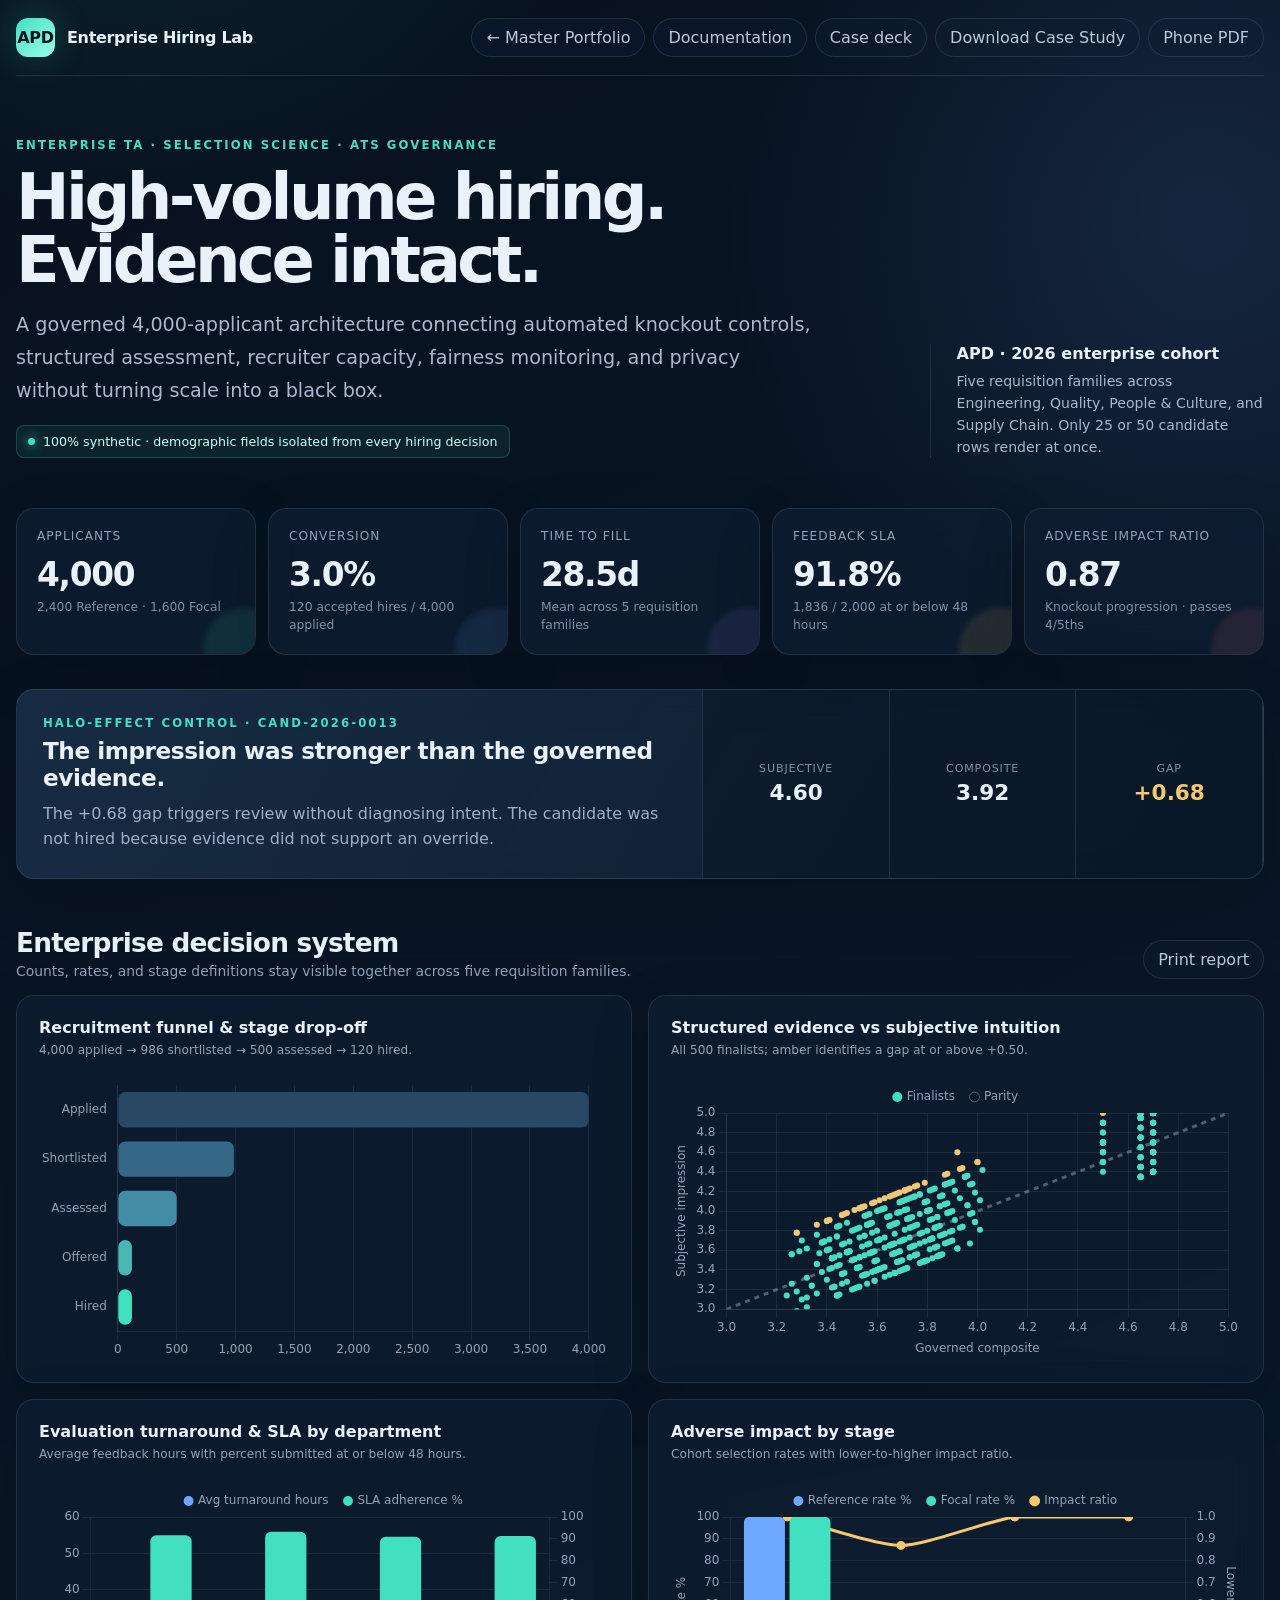
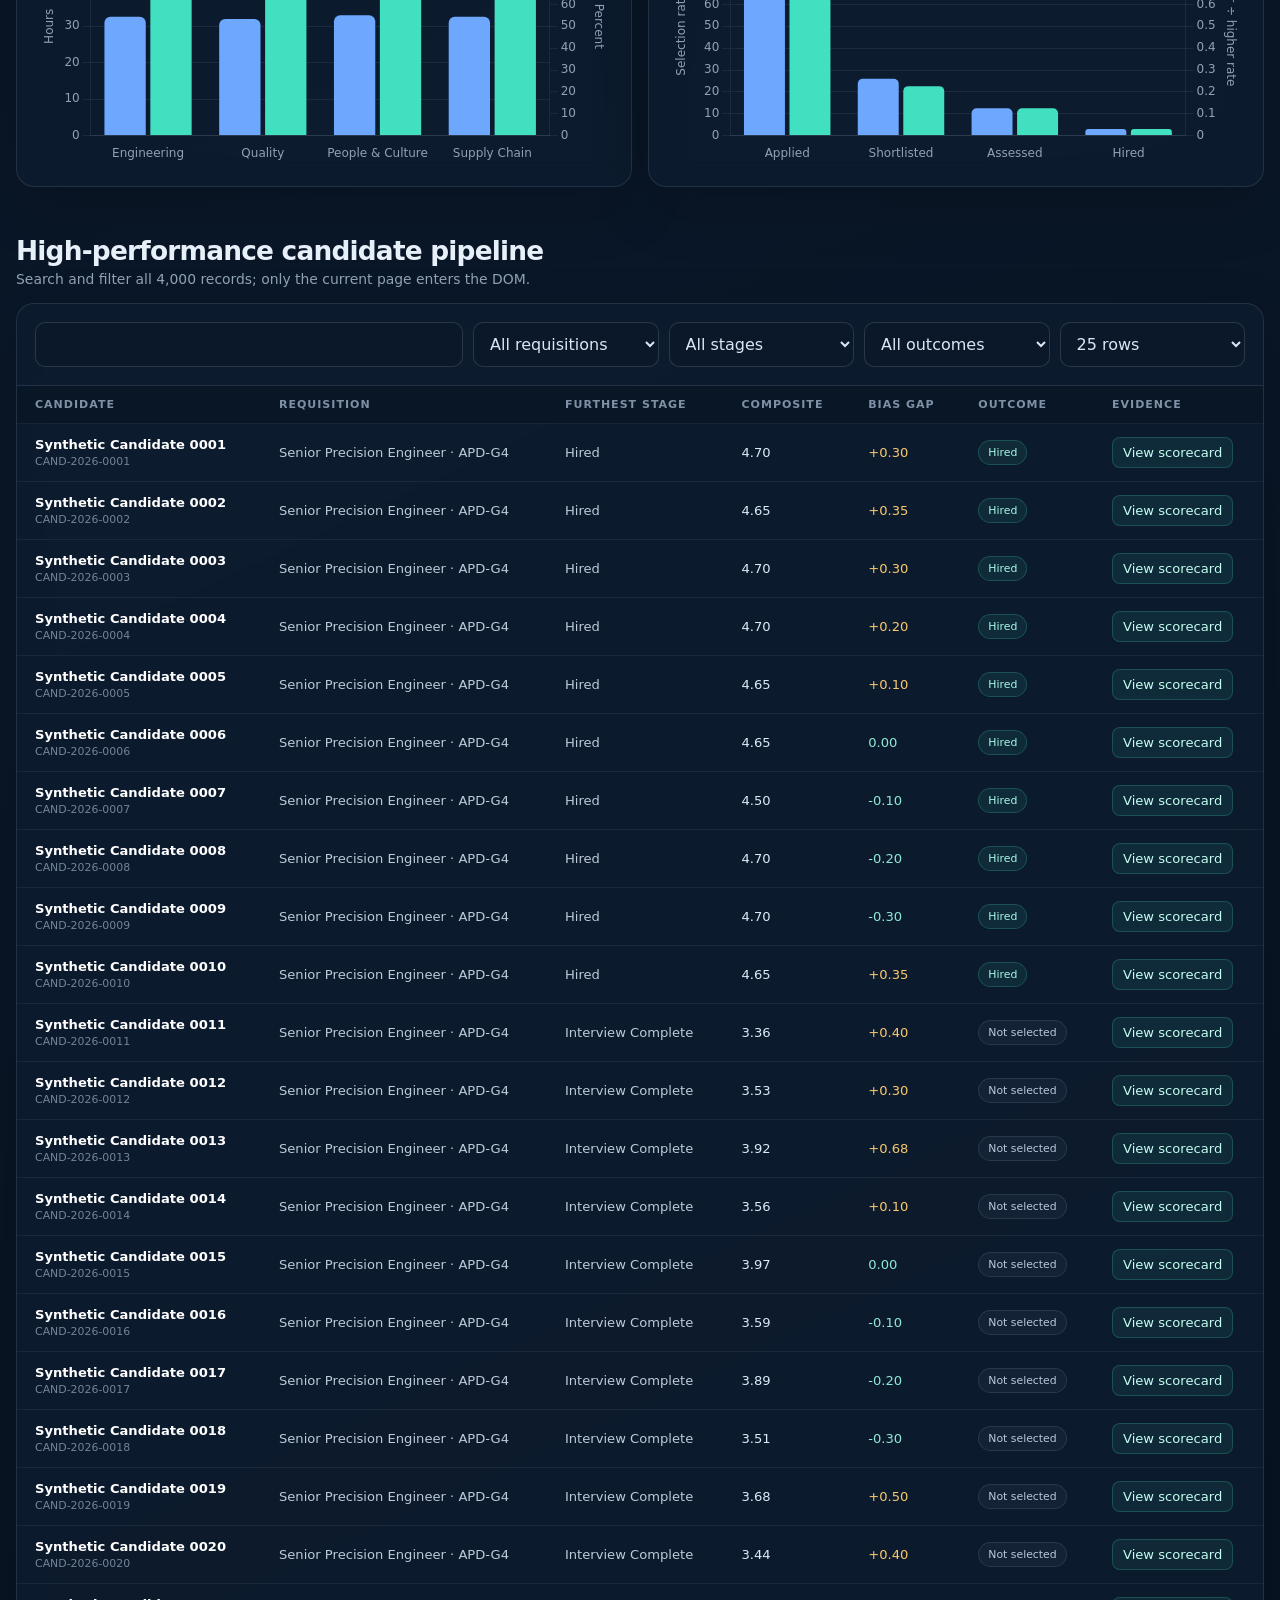
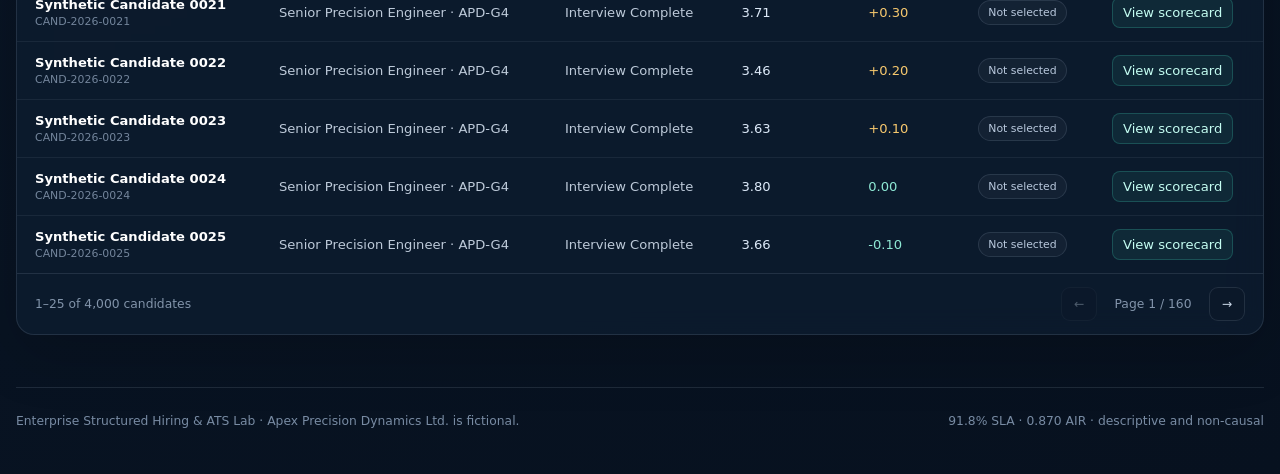
==== dashboard.html @ 640406ba "feat: publish enterprise structured hiring and ATS architecture lab" ====
<!doctype html>
<html lang="en">
<head>
  <meta charset="utf-8">
  <meta name="viewport" content="width=device-width, initial-scale=1">
  <meta name="description" content="Enterprise high-volume structured hiring and ATS analytics using 4,000 fully synthetic candidates.">
  <title>Enterprise Structured Hiring & ATS Lab</title>
  <script src="vendor/chart.umd.min.js"></script>
  <style>
    :root{color-scheme:dark;--ink:#e9f1fb;--muted:#91a3b8;--panel:rgba(14,29,48,.78);--line:rgba(148,163,184,.17);--teal:#40e0c1;--blue:#6ea8fe;--amber:#f6c86e;--rose:#fb7185;--navy:#07111f}
    *{box-sizing:border-box}html{scroll-behavior:smooth}body{margin:0;min-height:100vh;color:var(--ink);background:radial-gradient(circle at 10% -8%,rgba(64,224,193,.13),transparent 32rem),radial-gradient(circle at 94% 6%,rgba(110,168,254,.13),transparent 30rem),linear-gradient(155deg,#07111f,#0a1728 48%,#07111f);font-family:Inter,ui-sans-serif,system-ui,-apple-system,BlinkMacSystemFont,"Segoe UI",sans-serif}
    body::before{content:"";position:fixed;inset:0;pointer-events:none;opacity:.18;background-image:linear-gradient(rgba(255,255,255,.025) 1px,transparent 1px),linear-gradient(90deg,rgba(255,255,255,.025) 1px,transparent 1px);background-size:42px 42px;mask-image:linear-gradient(to bottom,black,transparent 75%)}
    a{color:inherit}button,input,select{font:inherit}button{cursor:pointer}.shell{width:min(1500px,calc(100% - 32px));margin:auto;position:relative;z-index:1}.topbar{height:76px;display:flex;align-items:center;justify-content:space-between;border-bottom:1px solid var(--line)}.brand{display:flex;align-items:center;gap:12px;font-weight:800;letter-spacing:-.02em}.brand-mark{width:39px;height:39px;border-radius:12px;display:grid;place-items:center;color:#06131c;background:linear-gradient(135deg,var(--teal),#9bffe9);box-shadow:0 0 35px rgba(64,224,193,.22)}.nav{display:flex;gap:8px}.nav a,.ghost-btn{text-decoration:none;color:#bbc9da;border:1px solid var(--line);border-radius:999px;padding:9px 14px;background:rgba(15,29,48,.46);transition:.2s}.nav a:hover,.ghost-btn:hover{color:white;border-color:rgba(64,224,193,.45);transform:translateY(-1px)}
    .hero{display:grid;grid-template-columns:1.45fr .55fr;gap:32px;padding:62px 0 34px;align-items:end}.eyebrow{color:var(--teal);text-transform:uppercase;letter-spacing:.18em;font-size:.73rem;font-weight:850}h1{max-width:1000px;margin:14px 0 18px;font-size:clamp(2.6rem,5vw,5.5rem);line-height:.98;letter-spacing:-.055em}.hero p{max-width:800px;margin:0;color:#a9b8ca;font-size:clamp(1rem,1.5vw,1.2rem);line-height:1.7}.hero-aside{border-left:1px solid var(--line);padding-left:26px}.hero-aside strong{display:block;margin-bottom:8px}.hero-aside p{font-size:.88rem;line-height:1.55}.privacy-pill{display:inline-flex;align-items:center;gap:8px;margin-top:18px;padding:8px 11px;border-radius:8px;color:#c6fff5;background:rgba(64,224,193,.08);border:1px solid rgba(64,224,193,.22);font-size:.79rem}.dot{width:7px;height:7px;border-radius:50%;background:var(--teal);box-shadow:0 0 12px var(--teal)}
    .glass{border:1px solid var(--line);border-radius:18px;background:var(--panel);box-shadow:0 20px 60px rgba(0,0,0,.16);backdrop-filter:blur(14px)}.kpis{display:grid;grid-template-columns:repeat(5,1fr);gap:12px;margin:16px 0 34px}.kpi{padding:20px;min-height:138px;position:relative;overflow:hidden}.kpi::after{content:"";position:absolute;width:82px;height:82px;right:-30px;bottom:-36px;border-radius:50%;background:var(--accent,var(--teal));opacity:.11;filter:blur(3px)}.kpi-label{color:#91a2b8;font-size:.76rem;text-transform:uppercase;letter-spacing:.08em}.kpi-value{margin:13px 0 5px;font-size:2.05rem;letter-spacing:-.04em;font-weight:840}.kpi-note{color:#7f91a7;font-size:.77rem;line-height:1.4}
    .story{display:grid;grid-template-columns:1.1fr .9fr;margin-bottom:24px;overflow:hidden;background:linear-gradient(120deg,rgba(25,46,70,.92),rgba(13,31,50,.76))}.story-main{padding:26px}.story h2{margin:7px 0 10px;font-size:1.45rem;letter-spacing:-.02em}.story p{margin:0;color:#9fb0c3;line-height:1.6}.story-math{display:grid;grid-template-columns:repeat(3,1fr);background:rgba(4,13,24,.34);border-left:1px solid var(--line)}.story-math div{padding:24px 14px;display:grid;place-content:center;text-align:center;border-right:1px solid var(--line)}.story-math span{color:#8193a9;font-size:.69rem;text-transform:uppercase;letter-spacing:.08em}.story-math strong{margin-top:5px;font-size:1.35rem}.warn{color:var(--amber)}
    .section-head{display:flex;align-items:end;justify-content:space-between;gap:16px;margin:48px 0 16px}.section-head h2{margin:0;font-size:1.65rem;letter-spacing:-.03em}.section-head p{margin:5px 0 0;color:var(--muted);font-size:.87rem}.chart-grid{display:grid;grid-template-columns:repeat(2,minmax(0,1fr));gap:16px}.chart-card{min-height:370px;padding:22px}.chart-card h3{margin:0;font-size:1rem}.chart-card p{margin:6px 0 18px;color:var(--muted);font-size:.76rem}.chart-wrap{position:relative;height:285px}.chart-note{height:100%;display:grid;place-items:center;text-align:center;color:var(--muted);padding:20px;border:1px dashed var(--line);border-radius:12px}
    .pipeline{margin-bottom:52px;overflow:hidden}.toolbar{padding:18px;display:grid;grid-template-columns:minmax(230px,1.5fr) repeat(4,minmax(145px,.65fr));gap:10px;border-bottom:1px solid var(--line)}.control{width:100%;color:#dbe6f4;background:#0b1829;border:1px solid rgba(148,163,184,.22);border-radius:10px;padding:11px 12px;outline:none}.control:focus{border-color:var(--teal);box-shadow:0 0 0 3px rgba(64,224,193,.1)}select.control{color-scheme:dark}.table-scroll{overflow:auto;min-height:370px}table{width:100%;min-width:1020px;border-collapse:collapse}th{padding:12px 18px;color:#7f91a7;font-size:.69rem;text-transform:uppercase;letter-spacing:.09em;font-weight:750;text-align:left;background:rgba(4,13,24,.34)}td{padding:13px 18px;border-top:1px solid rgba(148,163,184,.1);color:#bdcad9;font-size:.82rem;vertical-align:middle}tbody tr:hover{background:rgba(110,168,254,.045)}.candidate{color:white;font-weight:720}.candidate small{display:block;color:#73859b;font-weight:500;margin-top:3px}.badge{display:inline-flex;border-radius:999px;padding:5px 9px;font-size:.68rem;border:1px solid var(--line);white-space:nowrap}.badge.good{color:#a9f9e8;background:rgba(64,224,193,.08);border-color:rgba(64,224,193,.22)}.badge.neutral{color:#b9c9dd;background:rgba(148,163,184,.06)}.score{color:#dce9f8;font-variant-numeric:tabular-nums}.gap-pos{color:var(--amber)}.gap-neg{color:#8ee8d4}.view-btn{color:#c4fdf2;background:rgba(64,224,193,.08);border:1px solid rgba(64,224,193,.22);border-radius:8px;padding:7px 10px}.view-btn:hover{background:rgba(64,224,193,.14)}
    .table-foot{padding:13px 18px;color:#8294aa;border-top:1px solid var(--line);font-size:.77rem;display:flex;justify-content:space-between;align-items:center;gap:16px}.pager{display:flex;align-items:center;gap:8px}.pager button{min-width:36px;height:34px;border-radius:9px;color:#c8d5e5;background:#0b1829;border:1px solid var(--line)}.pager button:disabled{opacity:.35;cursor:default}#page-indicator{min-width:96px;text-align:center;font-variant-numeric:tabular-nums}
    .drawer-layer{position:fixed;inset:0;z-index:50;visibility:hidden;pointer-events:none}.drawer-layer.open{visibility:visible;pointer-events:auto}.drawer-backdrop{position:absolute;inset:0;border:0;width:100%;background:rgba(1,7,15,.72);opacity:0;transition:opacity .25s}.drawer-layer.open .drawer-backdrop{opacity:1}.drawer{position:absolute;right:0;top:0;width:min(560px,100%);height:100%;overflow:auto;transform:translateX(102%);transition:transform .28s;padding:28px;background:#0a1727;border-left:1px solid rgba(148,163,184,.22);box-shadow:-30px 0 80px rgba(0,0,0,.35)}.drawer-layer.open .drawer{transform:translateX(0)}.drawer-close{float:right;width:38px;height:38px;border-radius:10px;color:#c9d6e5;background:#11243a;border:1px solid var(--line)}.drawer h2{margin:28px 0 4px;font-size:1.65rem}.drawer-sub{color:var(--muted);font-size:.82rem}.score-grid{display:grid;grid-template-columns:repeat(2,1fr);gap:10px;margin:22px 0}.mini{padding:15px;border-radius:12px;background:#0e2034;border:1px solid var(--line)}.mini span{display:block;color:#8092a8;font-size:.67rem;text-transform:uppercase;letter-spacing:.07em}.mini strong{display:block;margin-top:7px;font-size:1.2rem}.drawer-section{margin-top:26px}.drawer-section h3{font-size:.8rem;text-transform:uppercase;letter-spacing:.09em;color:#92a5bc}.bar-item{margin:13px 0}.bar-meta{display:flex;justify-content:space-between;gap:12px;font-size:.77rem;margin-bottom:6px}.meter{height:7px;border-radius:9px;background:#152b42;overflow:hidden}.meter i{display:block;height:100%;background:linear-gradient(90deg,var(--blue),var(--teal));border-radius:inherit}.formula{padding:16px;border-radius:12px;background:rgba(246,200,110,.06);border:1px solid rgba(246,200,110,.2);color:#f1dba9;font:.81rem/1.7 ui-monospace,SFMono-Regular,Menlo,monospace}.note-list{margin:0;padding-left:18px;color:#aab8c9;font-size:.81rem;line-height:1.65}.page-foot{padding:26px 0 46px;border-top:1px solid var(--line);color:#788ba3;font-size:.77rem;display:flex;justify-content:space-between;gap:20px}
    @media(max-width:1180px){.toolbar{grid-template-columns:repeat(3,1fr)}.hero{grid-template-columns:1fr}.hero-aside{border-left:0;border-top:1px solid var(--line);padding:18px 0 0}.kpis{grid-template-columns:repeat(3,1fr)}.story{grid-template-columns:1fr}.story-math{border-left:0;border-top:1px solid var(--line)}}@media(max-width:760px){.shell{width:min(100% - 22px,1500px)}.topbar{height:auto;padding:15px 0;align-items:stretch;flex-direction:column;gap:14px}.brand{min-height:44px}.nav{display:grid;grid-template-columns:repeat(2,minmax(0,1fr));width:100%;gap:8px}.nav a{display:flex;min-height:44px;align-items:center;justify-content:center;padding:8px 9px;text-align:center;font-size:.75rem}.nav a:last-child{grid-column:1/-1}.hero{padding-top:38px}.kpis,.chart-grid{grid-template-columns:1fr}.kpi{min-height:110px}.story-math{grid-template-columns:1fr}.story-math div{border-right:0;border-bottom:1px solid var(--line)}.toolbar{grid-template-columns:1fr}.control,.view-btn,.ghost-btn,.pager button{min-height:44px}.table-scroll{overscroll-behavior-inline:contain;-webkit-overflow-scrolling:touch}.section-head{align-items:flex-start;flex-direction:column}.table-foot,.page-foot{align-items:flex-start;flex-direction:column}.pager{width:100%;justify-content:space-between}}
    @media print{body{background:white;color:#102033}body::before,.topbar,.toolbar,.view-btn,.drawer-layer,.pager{display:none!important}.shell{width:100%}.hero{padding:20px 0}.hero p,.kpi-note,.section-head p,.chart-card p{color:#45566b}.glass,.chart-card,.kpi{background:white;color:#102033;box-shadow:none;border-color:#cbd5e1;break-inside:avoid}.kpis{grid-template-columns:repeat(5,1fr)}.pipeline{overflow:visible}table{min-width:0}}@media(prefers-reduced-motion:reduce){*,*::before,*::after{scroll-behavior:auto!important;transition:none!important;animation:none!important}}
  </style>
</head>
<body>
  <div class="shell">
    <header class="topbar"><div class="brand"><span class="brand-mark">APD</span><span>Enterprise Hiring Lab</span></div><nav class="nav" aria-label="Project navigation"><a href="https://azim-ux.github.io/people-operations-hris-portfolio/">← Master Portfolio</a><a href="README.md">Documentation</a><a href="slides.html">Case deck</a><a href="Structured_Hiring_and_ATS_Architecture_Case_Study.pdf" download>Download Case Study</a><a href="Structured_Hiring_and_ATS_Architecture_Mobile_Case_Study.pdf" target="_blank" rel="noopener">Phone PDF</a></nav></header>
    <main>
      <section class="hero">
        <div><div class="eyebrow">Enterprise TA · Selection science · ATS governance</div><h1>High-volume hiring. Evidence intact.</h1><p>A governed 4,000-applicant architecture connecting automated knockout controls, structured assessment, recruiter capacity, fairness monitoring, and privacy without turning scale into a black box.</p><div class="privacy-pill"><span class="dot"></span>100% synthetic · demographic fields isolated from every hiring decision</div></div>
        <aside class="hero-aside"><strong>APD · 2026 enterprise cohort</strong><p>Five requisition families across Engineering, Quality, People & Culture, and Supply Chain. Only 25 or 50 candidate rows render at once.</p></aside>
      </section>
      <section class="kpis" aria-label="Governed enterprise hiring KPIs">
        <article class="glass kpi" style="--accent:#40e0c1"><div class="kpi-label">Applicants</div><div class="kpi-value">4,000</div><div class="kpi-note">2,400 Reference · 1,600 Focal</div></article>
        <article class="glass kpi" style="--accent:#6ea8fe"><div class="kpi-label">Conversion</div><div class="kpi-value">3.0%</div><div class="kpi-note">120 accepted hires / 4,000 applied</div></article>
        <article class="glass kpi" style="--accent:#9f8cff"><div class="kpi-label">Time to fill</div><div class="kpi-value">28.5d</div><div class="kpi-note">Mean across 5 requisition families</div></article>
        <article class="glass kpi" style="--accent:#f6c86e"><div class="kpi-label">Feedback SLA</div><div class="kpi-value">91.8%</div><div class="kpi-note">1,836 / 2,000 at or below 48 hours</div></article>
        <article class="glass kpi" style="--accent:#fb7185"><div class="kpi-label">Adverse impact ratio</div><div class="kpi-value">0.87</div><div class="kpi-note">Knockout progression · passes 4/5ths</div></article>
      </section>
      <section class="glass story" aria-labelledby="control-title"><div class="story-main"><div class="eyebrow">Halo-effect control · CAND-2026-0013</div><h2 id="control-title">The impression was stronger than the governed evidence.</h2><p>The +0.68 gap triggers review without diagnosing intent. The candidate was not hired because evidence did not support an override.</p></div><div class="story-math"><div><span>Subjective</span><strong>4.60</strong></div><div><span>Composite</span><strong>3.92</strong></div><div><span>Gap</span><strong class="warn">+0.68</strong></div></div></section>
      <div class="section-head"><div><h2>Enterprise decision system</h2><p>Counts, rates, and stage definitions stay visible together across five requisition families.</p></div><button class="ghost-btn" type="button" onclick="window.print()">Print report</button></div>
      <section class="chart-grid" aria-label="Interactive hiring visualizations">
        <article class="glass chart-card"><h3>Recruitment funnel & stage drop-off</h3><p>4,000 applied → 986 shortlisted → 500 assessed → 120 hired.</p><div class="chart-wrap"><canvas id="funnel-chart" role="img" aria-label="Recruitment funnel bar chart">Applied 4000; shortlisted 986; interviewed 500; offered 120; hired 120.</canvas></div></article>
        <article class="glass chart-card"><h3>Structured evidence vs subjective intuition</h3><p>All 500 finalists; amber identifies a gap at or above +0.50.</p><div class="chart-wrap"><canvas id="bias-chart" role="img" aria-label="Scatter chart comparing composite and subjective scores">Finalist score comparison.</canvas></div></article>
        <article class="glass chart-card"><h3>Evaluation turnaround & SLA by department</h3><p>Average feedback hours with percent submitted at or below 48 hours.</p><div class="chart-wrap"><canvas id="sla-chart" role="img" aria-label="Grouped bar chart of turnaround and SLA by department">Department feedback performance.</canvas></div></article>
        <article class="glass chart-card"><h3>Adverse impact by stage</h3><p>Cohort selection rates with lower-to-higher impact ratio.</p><div class="chart-wrap"><canvas id="fairness-chart" role="img" aria-label="Combined chart of selection rates and adverse impact">Cohort progression rates.</canvas></div></article>
      </section>
      <div class="section-head" id="pipeline"><div><h2>High-performance candidate pipeline</h2><p>Search and filter all 4,000 records; only the current page enters the DOM.</p></div></div>
      <section class="glass pipeline" aria-label="Candidate pipeline">
        <div class="toolbar">
          <input class="control" id="candidate-search" type="search" aria-label="Search candidate name or ID">
          <select class="control" id="requisition-filter" aria-label="Filter by requisition"><option value="">All requisitions</option><option value="REQ-2026-ENG-G4">Senior Precision Engineer</option><option value="REQ-2026-ENG-G1">CNC Machinist Trainee</option><option value="REQ-2026-QUA-G3">Quality Assurance Specialist</option><option value="REQ-2026-PNC-G2">People Operations Specialist</option><option value="REQ-2026-SCM-G2">Supply Chain Associate</option></select>
          <select class="control" id="stage-filter" aria-label="Filter by stage"><option value="">All stages</option><option>Application Review</option><option>Shortlisted</option><option>Interview Complete</option><option>Hired</option></select>
          <select class="control" id="status-filter" aria-label="Filter by outcome"><option value="">All outcomes</option><option value="Hired">Hired</option><option value="Not selected">Not selected</option></select>
          <select class="control" id="page-size" aria-label="Rows per page"><option value="25" selected>25 rows</option><option value="50">50 rows</option></select>
        </div>
        <div class="table-scroll"><table><thead><tr><th>Candidate</th><th>Requisition</th><th>Furthest stage</th><th>Composite</th><th>Bias gap</th><th>Outcome</th><th>Evidence</th></tr></thead><tbody id="pipeline-table-body"></tbody></table></div>
        <div class="table-foot"><span id="result-count">1–25 of 4,000 candidates</span><div class="pager"><button id="previous-page" type="button" aria-label="Previous candidate page">←</button><span id="page-indicator">Page 1 / 160</span><button id="next-page" type="button" aria-label="Next candidate page">→</button></div></div>
      </section>
    </main>
    <footer class="page-foot"><span>Enterprise Structured Hiring & ATS Lab · Apex Precision Dynamics Ltd. is fictional.</span><span>91.8% SLA · 0.870 AIR · descriptive and non-causal</span></footer>
  </div>
  <div class="drawer-layer" id="scorecard-drawer" aria-hidden="true"><button class="drawer-backdrop" type="button" aria-label="Close scorecard"></button><aside class="drawer" role="dialog" aria-modal="true" aria-labelledby="drawer-title"><button class="drawer-close" id="close-scorecard" type="button" aria-label="Close scorecard">×</button><div id="drawer-content"></div></aside></div>
  <script id="requisitions-data" type="application/json">[
{"Requisition_ID":"REQ-2026-ENG-G4","Job_Title":"Senior Precision Engineer","Department":"Engineering","Grade":"APD-G4","Hiring_Manager_ID":"APD-MGR-01","Target_Headcount":"10","Open_Date":"2026-01-05","Close_Date":"2026-02-08","Days_to_Fill":"34.0","Status":"Filled","Sourcing_Channel_Primary":"LinkedIn Recruiter","Total_Applicants":"800","Shortlisted":"197","Interviewed":"100","Offered":"10","Hired":"10"},
{"Requisition_ID":"REQ-2026-ENG-G1","Job_Title":"CNC Precision Machinist Trainee","Department":"Engineering","Grade":"APD-G1","Hiring_Manager_ID":"APD-MGR-04","Target_Headcount":"60","Open_Date":"2026-01-10","Close_Date":"2026-02-01","Days_to_Fill":"22.0","Status":"Filled","Sourcing_Channel_Primary":"Skills Academy","Total_Applicants":"1600","Shortlisted":"395","Interviewed":"200","Offered":"60","Hired":"60"},
{"Requisition_ID":"REQ-2026-QUA-G3","Job_Title":"Quality Assurance Specialist","Department":"Quality","Grade":"APD-G3","Hiring_Manager_ID":"APD-MGR-03","Target_Headcount":"15","Open_Date":"2026-02-01","Close_Date":"2026-03-03","Days_to_Fill":"30.0","Status":"Filled","Sourcing_Channel_Primary":"Employee Referral","Total_Applicants":"600","Shortlisted":"148","Interviewed":"75","Offered":"15","Hired":"15"},
{"Requisition_ID":"REQ-2026-PNC-G2","Job_Title":"People Operations Specialist","Department":"People & Culture","Grade":"APD-G2","Hiring_Manager_ID":"APD-MGR-02","Target_Headcount":"10","Open_Date":"2026-01-15","Close_Date":"2026-02-10","Days_to_Fill":"26.0","Status":"Filled","Sourcing_Channel_Primary":"Direct Career Portal","Total_Applicants":"400","Shortlisted":"98","Interviewed":"50","Offered":"10","Hired":"10"},
{"Requisition_ID":"REQ-2026-SCM-G2","Job_Title":"Supply Chain & Logistics Associate","Department":"Supply Chain","Grade":"APD-G2","Hiring_Manager_ID":"APD-MGR-05","Target_Headcount":"25","Open_Date":"2026-02-05","Close_Date":"2026-03-07","Days_to_Fill":"30.5","Status":"Filled","Sourcing_Channel_Primary":"Regional Hiring Drive","Total_Applicants":"600","Shortlisted":"148","Interviewed":"75","Offered":"25","Hired":"25"}
]</script>
  <script id="candidates-data" type="application/json">[
{"Candidate_ID":"CAND-2026-0001","Full_Name":"Synthetic Candidate 0001","Gender":"Male","Demographic_Cohort":"Reference Group","Requisition_ID":"REQ-2026-ENG-G4","Applied_Date":"2026-01-12","Source_Channel":"Skills Academy","Current_Stage":"Hired","Disposition_Reason":"Selected - highest governed composite","Resume_Screen_Score":"4.10","Phone_Screen_Score":"4.30","Work_Sample_Score":"4.80","Structured_Interview_Score":"4.65","Job_Knowledge_Score":"4.60","Composite_Score":"4.70","Subjective_Impression_Score":"5.00","Bias_Variance_Gap":"0.30","Offer_Extended":"Yes","Offer_Accepted":"Yes","Hired_Date":"2026-02-08"},
{"Candidate_ID":"CAND-2026-0002","Full_Name":"Synthetic Candidate 0002","Gender":"Male","Demographic_Cohort":"Reference Group","Requisition_ID":"REQ-2026-ENG-G4","Applied_Date":"2026-01-06","Source_Channel":"Direct Career Portal","Current_Stage":"Hired","Disposition_Reason":"Selected - highest governed composite","Resume_Screen_Score":"3.40","Phone_Screen_Score":"3.80","Work_Sample_Score":"4.60","Structured_Interview_Score":"4.63","Job_Knowledge_Score":"4.80","Composite_Score":"4.65","Subjective_Impression_Score":"5.00","Bias_Variance_Gap":"0.35","Offer_Extended":"Yes","Offer_Accepted":"Yes","Hired_Date":"2026-02-08"},
{"Candidate_ID":"CAND-2026-0003","Full_Name":"Synthetic Candidate 0003","Gender":"Male","Demographic_Cohort":"Reference Group","Requisition_ID":"REQ-2026-ENG-G4","Applied_Date":"2026-01-13","Source_Channel":"Regional Hiring Drive","Current_Stage":"Hired","Disposition_Reason":"Selected - highest governed composite","Resume_Screen_Score":"4.10","Phone_Screen_Score":"3.30","Work_Sample_Score":"4.90","Structured_Interview_Score":"4.60","Job_Knowledge_Score":"4.50","Composite_Score":"4.70","Subjective_Impression_Score":"5.00","Bias_Variance_Gap":"0.30","Offer_Extended":"Yes","Offer_Accepted":"Yes","Hired_Date":"2026-02-08"},
{"Candidate_ID":"CAND-2026-0004","Full_Name":"Synthetic Candidate 0004","Gender":"Female","Demographic_Cohort":"Focal Group","Requisition_ID":"REQ-2026-ENG-G4","Applied_Date":"2026-01-07","Source_Channel":"Employee Referral","Current_Stage":"Hired","Disposition_Reason":"Selected - highest governed composite","Resume_Screen_Score":"3.40","Phone_Screen_Score":"4.40","Work_Sample_Score":"4.80","Structured_Interview_Score":"4.65","Job_Knowledge_Score":"4.60","Composite_Score":"4.70","Subjective_Impression_Score":"4.90","Bias_Variance_Gap":"0.20","Offer_Extended":"Yes","Offer_Accepted":"Yes","Hired_Date":"2026-02-08"},
{"Candidate_ID":"CAND-2026-0005","Full_Name":"Synthetic Candidate 0005","Gender":"Female","Demographic_Cohort":"Focal Group","Requisition_ID":"REQ-2026-ENG-G4","Applied_Date":"2026-01-14","Source_Channel":"LinkedIn Recruiter","Current_Stage":"Hired","Disposition_Reason":"Selected - highest governed composite","Resume_Screen_Score":"4.10","Phone_Screen_Score":"3.90","Work_Sample_Score":"4.60","Structured_Interview_Score":"4.63","Job_Knowledge_Score":"4.80","Composite_Score":"4.65","Subjective_Impression_Score":"4.75","Bias_Variance_Gap":"0.10","Offer_Extended":"Yes","Offer_Accepted":"Yes","Hired_Date":"2026-02-08"},
{"Candidate_ID":"CAND-2026-0006","Full_Name":"Synthetic Candidate 0006","Gender":"Male","Demographic_Cohort":"Reference Group","Requisition_ID":"REQ-2026-ENG-G4","Applied_Date":"2026-01-08","Source_Channel":"Skills Academy","Current_Stage":"Hired","Disposition_Reason":"Selected - highest governed composite","Resume_Screen_Score":"3.40","Phone_Screen_Score":"3.40","Work_Sample_Score":"4.70","Structured_Interview_Score":"4.58","Job_Knowledge_Score":"4.70","Composite_Score":"4.65","Subjective_Impression_Score":"4.65","Bias_Variance_Gap":"0.00","Offer_Extended":"Yes","Offer_Accepted":"Yes","Hired_Date":"2026-02-08"},
{"Candidate_ID":"CAND-2026-0007","Full_Name":"Synthetic Candidate 0007","Gender":"Male","Demographic_Cohort":"Reference Group","Requisition_ID":"REQ-2026-ENG-G4","Applied_Date":"2026-01-15","Source_Channel":"Direct Career Portal","Current_Stage":"Hired","Disposition_Reason":"Selected - highest governed composite","Resume_Screen_Score":"4.10","Phone_Screen_Score":"4.50","Work_Sample_Score":"4.50","Structured_Interview_Score":"4.55","Job_Knowledge_Score":"4.40","Composite_Score":"4.50","Subjective_Impression_Score":"4.40","Bias_Variance_Gap":"-0.10","Offer_Extended":"Yes","Offer_Accepted":"Yes","Hired_Date":"2026-02-08"},
{"Candidate_ID":"CAND-2026-0008","Full_Name":"Synthetic Candidate 0008","Gender":"Male","Demographic_Cohort":"Reference Group","Requisition_ID":"REQ-2026-ENG-G4","Applied_Date":"2026-01-09","Source_Channel":"Regional Hiring Drive","Current_Stage":"Hired","Disposition_Reason":"Selected - highest governed composite","Resume_Screen_Score":"3.40","Phone_Screen_Score":"4.00","Work_Sample_Score":"4.80","Structured_Interview_Score":"4.65","Job_Knowledge_Score":"4.60","Composite_Score":"4.70","Subjective_Impression_Score":"4.50","Bias_Variance_Gap":"-0.20","Offer_Extended":"Yes","Offer_Accepted":"Yes","Hired_Date":"2026-02-08"},
{"Candidate_ID":"CAND-2026-0009","Full_Name":"Synthetic Candidate 0009","Gender":"Female","Demographic_Cohort":"Focal Group","Requisition_ID":"REQ-2026-ENG-G4","Applied_Date":"2026-01-16","Source_Channel":"Employee Referral","Current_Stage":"Hired","Disposition_Reason":"Selected - highest governed composite","Resume_Screen_Score":"4.10","Phone_Screen_Score":"3.50","Work_Sample_Score":"4.90","Structured_Interview_Score":"4.60","Job_Knowledge_Score":"4.50","Composite_Score":"4.70","Subjective_Impression_Score":"4.40","Bias_Variance_Gap":"-0.30","Offer_Extended":"Yes","Offer_Accepted":"Yes","Hired_Date":"2026-02-08"},
{"Candidate_ID":"CAND-2026-0010","Full_Name":"Synthetic Candidate 0010","Gender":"Female","Demographic_Cohort":"Focal Group","Requisition_ID":"REQ-2026-ENG-G4","Applied_Date":"2026-01-10","Source_Channel":"LinkedIn Recruiter","Current_Stage":"Hired","Disposition_Reason":"Selected - highest governed composite","Resume_Screen_Score":"3.40","Phone_Screen_Score":"4.60","Work_Sample_Score":"4.70","Structured_Interview_Score":"4.58","Job_Knowledge_Score":"4.70","Composite_Score":"4.65","Subjective_Impression_Score":"5.00","Bias_Variance_Gap":"0.35","Offer_Extended":"Yes","Offer_Accepted":"Yes","Hired_Date":"2026-02-08"},
{"Candidate_ID":"CAND-2026-0011","Full_Name":"Synthetic Candidate 0011","Gender":"Male","Demographic_Cohort":"Reference Group","Requisition_ID":"REQ-2026-ENG-G4","Applied_Date":"2026-01-17","Source_Channel":"Skills Academy","Current_Stage":"Interview Complete","Disposition_Reason":"Composite below requisition threshold","Resume_Screen_Score":"4.10","Phone_Screen_Score":"4.10","Work_Sample_Score":"3.20","Structured_Interview_Score":"3.40","Job_Knowledge_Score":"3.60","Composite_Score":"3.36","Subjective_Impression_Score":"3.76","Bias_Variance_Gap":"0.40","Offer_Extended":"No","Offer_Accepted":"No","Hired_Date":""},
{"Candidate_ID":"CAND-2026-0012","Full_Name":"Synthetic Candidate 0012","Gender":"Male","Demographic_Cohort":"Reference Group","Requisition_ID":"REQ-2026-ENG-G4","Applied_Date":"2026-01-11","Source_Channel":"Direct Career Portal","Current_Stage":"Interview Complete","Disposition_Reason":"Composite below requisition threshold","Resume_Screen_Score":"3.40","Phone_Screen_Score":"3.60","Work_Sample_Score":"3.70","Structured_Interview_Score":"3.58","Job_Knowledge_Score":"3.10","Composite_Score":"3.53","Subjective_Impression_Score":"3.83","Bias_Variance_Gap":"0.30","Offer_Extended":"No","Offer_Accepted":"No","Hired_Date":""},
{"Candidate_ID":"CAND-2026-0013","Full_Name":"Synthetic Candidate 0013","Gender":"Male","Demographic_Cohort":"Reference Group","Requisition_ID":"REQ-2026-ENG-G4","Applied_Date":"2026-01-05","Source_Channel":"Regional Hiring Drive","Current_Stage":"Interview Complete","Disposition_Reason":"Halo Effect control - evidence did not support override","Resume_Screen_Score":"4.10","Phone_Screen_Score":"4.70","Work_Sample_Score":"4.00","Structured_Interview_Score":"3.80","Job_Knowledge_Score":"4.00","Composite_Score":"3.92","Subjective_Impression_Score":"4.60","Bias_Variance_Gap":"0.68","Offer_Extended":"No","Offer_Accepted":"No","Hired_Date":""},
{"Candidate_ID":"CAND-2026-0014","Full_Name":"Synthetic Candidate 0014","Gender":"Female","Demographic_Cohort":"Focal Group","Requisition_ID":"REQ-2026-ENG-G4","Applied_Date":"2026-01-12","Source_Channel":"Employee Referral","Current_Stage":"Interview Complete","Disposition_Reason":"Composite below requisition threshold","Resume_Screen_Score":"3.40","Phone_Screen_Score":"4.20","Work_Sample_Score":"3.60","Structured_Interview_Score":"3.65","Job_Knowledge_Score":"3.30","Composite_Score":"3.56","Subjective_Impression_Score":"3.66","Bias_Variance_Gap":"0.10","Offer_Extended":"No","Offer_Accepted":"No","Hired_Date":""},
{"Candidate_ID":"CAND-2026-0015","Full_Name":"Synthetic Candidate 0015","Gender":"Female","Demographic_Cohort":"Focal Group","Requisition_ID":"REQ-2026-ENG-G4","Applied_Date":"2026-01-06","Source_Channel":"LinkedIn Recruiter","Current_Stage":"Interview Complete","Disposition_Reason":"Composite below requisition threshold","Resume_Screen_Score":"4.10","Phone_Screen_Score":"3.70","Work_Sample_Score":"4.10","Structured_Interview_Score":"3.83","Job_Knowledge_Score":"4.00","Composite_Score":"3.97","Subjective_Impression_Score":"3.97","Bias_Variance_Gap":"0.00","Offer_Extended":"No","Offer_Accepted":"No","Hired_Date":""},
{"Candidate_ID":"CAND-2026-0016","Full_Name":"Synthetic Candidate 0016","Gender":"Male","Demographic_Cohort":"Reference Group","Requisition_ID":"REQ-2026-ENG-G4","Applied_Date":"2026-01-13","Source_Channel":"Skills Academy","Current_Stage":"Interview Complete","Disposition_Reason":"Composite below requisition threshold","Resume_Screen_Score":"3.40","Phone_Screen_Score":"3.20","Work_Sample_Score":"3.50","Structured_Interview_Score":"3.73","Job_Knowledge_Score":"3.50","Composite_Score":"3.59","Subjective_Impression_Score":"3.49","Bias_Variance_Gap":"-0.10","Offer_Extended":"No","Offer_Accepted":"No","Hired_Date":""},
{"Candidate_ID":"CAND-2026-0017","Full_Name":"Synthetic Candidate 0017","Gender":"Male","Demographic_Cohort":"Reference Group","Requisition_ID":"REQ-2026-ENG-G4","Applied_Date":"2026-01-07","Source_Channel":"Direct Career Portal","Current_Stage":"Interview Complete","Disposition_Reason":"Composite below requisition threshold","Resume_Screen_Score":"4.10","Phone_Screen_Score":"4.30","Work_Sample_Score":"4.00","Structured_Interview_Score":"3.63","Job_Knowledge_Score":"4.20","Composite_Score":"3.89","Subjective_Impression_Score":"3.69","Bias_Variance_Gap":"-0.20","Offer_Extended":"No","Offer_Accepted":"No","Hired_Date":""},
{"Candidate_ID":"CAND-2026-0018","Full_Name":"Synthetic Candidate 0018","Gender":"Male","Demographic_Cohort":"Reference Group","Requisition_ID":"REQ-2026-ENG-G4","Applied_Date":"2026-01-14","Source_Channel":"Regional Hiring Drive","Current_Stage":"Interview Complete","Disposition_Reason":"Composite below requisition threshold","Resume_Screen_Score":"3.40","Phone_Screen_Score":"3.80","Work_Sample_Score":"3.40","Structured_Interview_Score":"3.53","Job_Knowledge_Score":"3.70","Composite_Score":"3.51","Subjective_Impression_Score":"3.21","Bias_Variance_Gap":"-0.30","Offer_Extended":"No","Offer_Accepted":"No","Hired_Date":""},
{"Candidate_ID":"CAND-2026-0019","Full_Name":"Synthetic Candidate 0019","Gender":"Female","Demographic_Cohort":"Focal Group","Requisition_ID":"REQ-2026-ENG-G4","Applied_Date":"2026-01-08","Source_Channel":"Employee Referral","Current_Stage":"Interview Complete","Disposition_Reason":"Composite below requisition threshold","Resume_Screen_Score":"4.10","Phone_Screen_Score":"3.30","Work_Sample_Score":"3.90","Structured_Interview_Score":"3.70","Job_Knowledge_Score":"3.20","Composite_Score":"3.68","Subjective_Impression_Score":"4.18","Bias_Variance_Gap":"0.50","Offer_Extended":"No","Offer_Accepted":"No","Hired_Date":""},
{"Candidate_ID":"CAND-2026-0020","Full_Name":"Synthetic Candidate 0020","Gender":"Female","Demographic_Cohort":"Focal Group","Requisition_ID":"REQ-2026-ENG-G4","Applied_Date":"2026-01-15","Source_Channel":"LinkedIn Recruiter","Current_Stage":"Interview Complete","Disposition_Reason":"Composite below requisition threshold","Resume_Screen_Score":"3.40","Phone_Screen_Score":"4.40","Work_Sample_Score":"3.30","Structured_Interview_Score":"3.35","Job_Knowledge_Score":"3.90","Composite_Score":"3.44","Subjective_Impression_Score":"3.84","Bias_Variance_Gap":"0.40","Offer_Extended":"No","Offer_Accepted":"No","Hired_Date":""},
{"Candidate_ID":"CAND-2026-0021","Full_Name":"Synthetic Candidate 0021","Gender":"Male","Demographic_Cohort":"Reference Group","Requisition_ID":"REQ-2026-ENG-G4","Applied_Date":"2026-01-09","Source_Channel":"Skills Academy","Current_Stage":"Interview Complete","Disposition_Reason":"Composite below requisition threshold","Resume_Screen_Score":"4.10","Phone_Screen_Score":"3.90","Work_Sample_Score":"3.80","Structured_Interview_Score":"3.78","Job_Knowledge_Score":"3.40","Composite_Score":"3.71","Subjective_Impression_Score":"4.01","Bias_Variance_Gap":"0.30","Offer_Extended":"No","Offer_Accepted":"No","Hired_Date":""},
{"Candidate_ID":"CAND-2026-0022","Full_Name":"Synthetic Candidate 0022","Gender":"Male","Demographic_Cohort":"Reference Group","Requisition_ID":"REQ-2026-ENG-G4","Applied_Date":"2026-01-16","Source_Channel":"Direct Career Portal","Current_Stage":"Interview Complete","Disposition_Reason":"Composite below requisition threshold","Resume_Screen_Score":"3.40","Phone_Screen_Score":"3.40","Work_Sample_Score":"3.20","Structured_Interview_Score":"3.40","Job_Knowledge_Score":"4.10","Composite_Score":"3.46","Subjective_Impression_Score":"3.66","Bias_Variance_Gap":"0.20","Offer_Extended":"No","Offer_Accepted":"No","Hired_Date":""},
{"Candidate_ID":"CAND-2026-0023","Full_Name":"Synthetic Candidate 0023","Gender":"Male","Demographic_Cohort":"Reference Group","Requisition_ID":"REQ-2026-ENG-G4","Applied_Date":"2026-01-10","Source_Channel":"Regional Hiring Drive","Current_Stage":"Interview Complete","Disposition_Reason":"Composite below requisition threshold","Resume_Screen_Score":"4.10","Phone_Screen_Score":"4.50","Work_Sample_Score":"3.70","Structured_Interview_Score":"3.58","Job_Knowledge_Score":"3.60","Composite_Score":"3.63","Subjective_Impression_Score":"3.73","Bias_Variance_Gap":"0.10","Offer_Extended":"No","Offer_Accepted":"No","Hired_Date":""},
{"Candidate_ID":"CAND-2026-0024","Full_Name":"Synthetic Candidate 0024","Gender":"Female","Demographic_Cohort":"Focal Group","Requisition_ID":"REQ-2026-ENG-G4","Applied_Date":"2026-01-17","Source_Channel":"Employee Referral","Current_Stage":"Interview Complete","Disposition_Reason":"Composite below requisition threshold","Resume_Screen_Score":"3.40","Phone_Screen_Score":"4.00","Work_Sample_Score":"4.20","Structured_Interview_Score":"3.75","Job_Knowledge_Score":"3.10","Composite_Score":"3.80","Subjective_Impression_Score":"3.80","Bias_Variance_Gap":"0.00","Offer_Extended":"No","Offer_Accepted":"No","Hired_Date":""},
{"Candidate_ID":"CAND-2026-0025","Full_Name":"Synthetic Candidate 0025","Gender":"Female","Demographic_Cohort":"Focal Group","Requisition_ID":"REQ-2026-ENG-G4","Applied_Date":"2026-01-11","Source_Channel":"LinkedIn Recruiter","Current_Stage":"Interview Complete","Disposition_Reason":"Composite below requisition threshold","Resume_Screen_Score":"4.10","Phone_Screen_Score":"3.50","Work_Sample_Score":"3.60","Structured_Interview_Score":"3.65","Job_Knowledge_Score":"3.80","Composite_Score":"3.66","Subjective_Impression_Score":"3.56","Bias_Variance_Gap":"-0.10","Offer_Extended":"No","Offer_Accepted":"No","Hired_Date":""},
{"Candidate_ID":"CAND-2026-0026","Full_Name":"Synthetic Candidate 0026","Gender":"Male","Demographic_Cohort":"Reference Group","Requisition_ID":"REQ-2026-ENG-G4","Applied_Date":"2026-01-05","Source_Channel":"Skills Academy","Current_Stage":"Interview Complete","Disposition_Reason":"Composite below requisition threshold","Resume_Screen_Score":"3.40","Phone_Screen_Score":"4.60","Work_Sample_Score":"4.10","Structured_Interview_Score":"3.83","Job_Knowledge_Score":"3.30","Composite_Score":"3.83","Subjective_Impression_Score":"3.63","Bias_Variance_Gap":"-0.20","Offer_Extended":"No","Offer_Accepted":"No","Hired_Date":""},
{"Candidate_ID":"CAND-2026-0027","Full_Name":"Synthetic Candidate 0027","Gender":"Male","Demographic_Cohort":"Reference Group","Requisition_ID":"REQ-2026-ENG-G4","Applied_Date":"2026-01-12","Source_Channel":"Direct Career Portal","Current_Stage":"Interview Complete","Disposition_Reason":"Composite below requisition threshold","Resume_Screen_Score":"4.10","Phone_Screen_Score":"4.10","Work_Sample_Score":"3.50","Structured_Interview_Score":"3.73","Job_Knowledge_Score":"4.00","Composite_Score":"3.69","Subjective_Impression_Score":"3.39","Bias_Variance_Gap":"-0.30","Offer_Extended":"No","Offer_Accepted":"No","Hired_Date":""},
{"Candidate_ID":"CAND-2026-0028","Full_Name":"Synthetic Candidate 0028","Gender":"Male","Demographic_Cohort":"Reference Group","Requisition_ID":"REQ-2026-ENG-G4","Applied_Date":"2026-01-06","Source_Channel":"Regional Hiring Drive","Current_Stage":"Interview Complete","Disposition_Reason":"Composite below requisition threshold","Resume_Screen_Score":"3.40","Phone_Screen_Score":"3.60","Work_Sample_Score":"4.00","Structured_Interview_Score":"3.63","Job_Knowledge_Score":"3.50","Composite_Score":"3.75","Subjective_Impression_Score":"4.25","Bias_Variance_Gap":"0.50","Offer_Extended":"No","Offer_Accepted":"No","Hired_Date":""},
{"Candidate_ID":"CAND-2026-0029","Full_Name":"Synthetic Candidate 0029","Gender":"Female","Demographic_Cohort":"Focal Group","Requisition_ID":"REQ-2026-ENG-G4","Applied_Date":"2026-01-13","Source_Channel":"Employee Referral","Current_Stage":"Interview Complete","Disposition_Reason":"Composite below requisition threshold","Resume_Screen_Score":"4.10","Phone_Screen_Score":"4.70","Work_Sample_Score":"3.40","Structured_Interview_Score":"3.53","Job_Knowledge_Score":"4.20","Composite_Score":"3.61","Subjective_Impression_Score":"4.01","Bias_Variance_Gap":"0.40","Offer_Extended":"No","Offer_Accepted":"No","Hired_Date":""},
{"Candidate_ID":"CAND-2026-0030","Full_Name":"Synthetic Candidate 0030","Gender":"Female","Demographic_Cohort":"Focal Group","Requisition_ID":"REQ-2026-ENG-G4","Applied_Date":"2026-01-07","Source_Channel":"LinkedIn Recruiter","Current_Stage":"Interview Complete","Disposition_Reason":"Composite below requisition threshold","Resume_Screen_Score":"3.40","Phone_Screen_Score":"4.20","Work_Sample_Score":"3.90","Structured_Interview_Score":"3.45","Job_Knowledge_Score":"3.70","Composite_Score":"3.68","Subjective_Impression_Score":"3.98","Bias_Variance_Gap":"0.30","Offer_Extended":"No","Offer_Accepted":"No","Hired_Date":""},
{"Candidate_ID":"CAND-2026-0031","Full_Name":"Synthetic Candidate 0031","Gender":"Male","Demographic_Cohort":"Reference Group","Requisition_ID":"REQ-2026-ENG-G4","Applied_Date":"2026-01-14","Source_Channel":"Skills Academy","Current_Stage":"Interview Complete","Disposition_Reason":"Composite below requisition threshold","Resume_Screen_Score":"4.10","Phone_Screen_Score":"3.70","Work_Sample_Score":"3.30","Structured_Interview_Score":"3.60","Job_Knowledge_Score":"3.20","Composite_Score":"3.40","Subjective_Impression_Score":"3.60","Bias_Variance_Gap":"0.20","Offer_Extended":"No","Offer_Accepted":"No","Hired_Date":""},
{"Candidate_ID":"CAND-2026-0032","Full_Name":"Synthetic Candidate 0032","Gender":"Male","Demographic_Cohort":"Reference Group","Requisition_ID":"REQ-2026-ENG-G4","Applied_Date":"2026-01-08","Source_Channel":"Direct Career Portal","Current_Stage":"Interview Complete","Disposition_Reason":"Composite below requisition threshold","Resume_Screen_Score":"3.40","Phone_Screen_Score":"3.20","Work_Sample_Score":"3.80","Structured_Interview_Score":"3.78","Job_Knowledge_Score":"3.90","Composite_Score":"3.81","Subjective_Impression_Score":"3.91","Bias_Variance_Gap":"0.10","Offer_Extended":"No","Offer_Accepted":"No","Hired_Date":""},
{"Candidate_ID":"CAND-2026-0033","Full_Name":"Synthetic Candidate 0033","Gender":"Male","Demographic_Cohort":"Reference Group","Requisition_ID":"REQ-2026-ENG-G4","Applied_Date":"2026-01-15","Source_Channel":"Regional Hiring Drive","Current_Stage":"Interview Complete","Disposition_Reason":"Composite below requisition threshold","Resume_Screen_Score":"4.10","Phone_Screen_Score":"4.30","Work_Sample_Score":"3.20","Structured_Interview_Score":"3.40","Job_Knowledge_Score":"3.40","Composite_Score":"3.32","Subjective_Impression_Score":"3.32","Bias_Variance_Gap":"0.00","Offer_Extended":"No","Offer_Accepted":"No","Hired_Date":""},
{"Candidate_ID":"CAND-2026-0034","Full_Name":"Synthetic Candidate 0034","Gender":"Female","Demographic_Cohort":"Focal Group","Requisition_ID":"REQ-2026-ENG-G4","Applied_Date":"2026-01-09","Source_Channel":"Employee Referral","Current_Stage":"Interview Complete","Disposition_Reason":"Composite below requisition threshold","Resume_Screen_Score":"3.40","Phone_Screen_Score":"3.80","Work_Sample_Score":"3.70","Structured_Interview_Score":"3.58","Job_Knowledge_Score":"4.10","Composite_Score":"3.73","Subjective_Impression_Score":"3.63","Bias_Variance_Gap":"-0.10","Offer_Extended":"No","Offer_Accepted":"No","Hired_Date":""},
{"Candidate_ID":"CAND-2026-0035","Full_Name":"Synthetic Candidate 0035","Gender":"Female","Demographic_Cohort":"Focal Group","Requisition_ID":"REQ-2026-ENG-G4","Applied_Date":"2026-01-16","Source_Channel":"LinkedIn Recruiter","Current_Stage":"Interview Complete","Disposition_Reason":"Composite below requisition threshold","Resume_Screen_Score":"4.10","Phone_Screen_Score":"3.30","Work_Sample_Score":"4.20","Structured_Interview_Score":"3.75","Job_Knowledge_Score":"3.60","Composite_Score":"3.90","Subjective_Impression_Score":"3.70","Bias_Variance_Gap":"-0.20","Offer_Extended":"No","Offer_Accepted":"No","Hired_Date":""},
{"Candidate_ID":"CAND-2026-0036","Full_Name":"Synthetic Candidate 0036","Gender":"Male","Demographic_Cohort":"Reference Group","Requisition_ID":"REQ-2026-ENG-G4","Applied_Date":"2026-01-10","Source_Channel":"Skills Academy","Current_Stage":"Interview Complete","Disposition_Reason":"Composite below requisition threshold","Resume_Screen_Score":"3.40","Phone_Screen_Score":"4.40","Work_Sample_Score":"3.60","Structured_Interview_Score":"3.65","Job_Knowledge_Score":"3.10","Composite_Score":"3.52","Subjective_Impression_Score":"3.22","Bias_Variance_Gap":"-0.30","Offer_Extended":"No","Offer_Accepted":"No","Hired_Date":""},
{"Candidate_ID":"CAND-2026-0037","Full_Name":"Synthetic Candidate 0037","Gender":"Male","Demographic_Cohort":"Reference Group","Requisition_ID":"REQ-2026-ENG-G4","Applied_Date":"2026-01-17","Source_Channel":"Direct Career Portal","Current_Stage":"Interview Complete","Disposition_Reason":"Composite below requisition threshold","Resume_Screen_Score":"4.10","Phone_Screen_Score":"3.90","Work_Sample_Score":"4.10","Structured_Interview_Score":"3.83","Job_Knowledge_Score":"3.80","Composite_Score":"3.93","Subjective_Impression_Score":"4.43","Bias_Variance_Gap":"0.50","Offer_Extended":"No","Offer_Accepted":"No","Hired_Date":""},
{"Candidate_ID":"CAND-2026-0038","Full_Name":"Synthetic Candidate 0038","Gender":"Male","Demographic_Cohort":"Reference Group","Requisition_ID":"REQ-2026-ENG-G4","Applied_Date":"2026-01-11","Source_Channel":"Regional Hiring Drive","Current_Stage":"Interview Complete","Disposition_Reason":"Composite below requisition threshold","Resume_Screen_Score":"3.40","Phone_Screen_Score":"3.40","Work_Sample_Score":"3.50","Structured_Interview_Score":"3.73","Job_Knowledge_Score":"3.30","Composite_Score":"3.55","Subjective_Impression_Score":"3.95","Bias_Variance_Gap":"0.40","Offer_Extended":"No","Offer_Accepted":"No","Hired_Date":""},
{"Candidate_ID":"CAND-2026-0039","Full_Name":"Synthetic Candidate 0039","Gender":"Female","Demographic_Cohort":"Focal Group","Requisition_ID":"REQ-2026-ENG-G4","Applied_Date":"2026-01-05","Source_Channel":"Employee Referral","Current_Stage":"Interview Complete","Disposition_Reason":"Composite below requisition threshold","Resume_Screen_Score":"4.10","Phone_Screen_Score":"4.50","Work_Sample_Score":"4.00","Structured_Interview_Score":"3.63","Job_Knowledge_Score":"4.00","Composite_Score":"3.85","Subjective_Impression_Score":"4.15","Bias_Variance_Gap":"0.30","Offer_Extended":"No","Offer_Accepted":"No","Hired_Date":""},
{"Candidate_ID":"CAND-2026-0040","Full_Name":"Synthetic Candidate 0040","Gender":"Female","Demographic_Cohort":"Focal Group","Requisition_ID":"REQ-2026-ENG-G4","Applied_Date":"2026-01-12","Source_Channel":"LinkedIn Recruiter","Current_Stage":"Interview Complete","Disposition_Reason":"Composite below requisition threshold","Resume_Screen_Score":"3.40","Phone_Screen_Score":"4.00","Work_Sample_Score":"3.40","Structured_Interview_Score":"3.28","Job_Knowledge_Score":"3.50","Composite_Score":"3.37","Subjective_Impression_Score":"3.57","Bias_Variance_Gap":"0.20","Offer_Extended":"No","Offer_Accepted":"No","Hired_Date":""},
{"Candidate_ID":"CAND-2026-0041","Full_Name":"Synthetic Candidate 0041","Gender":"Male","Demographic_Cohort":"Reference Group","Requisition_ID":"REQ-2026-ENG-G4","Applied_Date":"2026-01-06","Source_Channel":"Skills Academy","Current_Stage":"Interview Complete","Disposition_Reason":"Composite below requisition threshold","Resume_Screen_Score":"4.10","Phone_Screen_Score":"3.50","Work_Sample_Score":"3.90","Structured_Interview_Score":"3.70","Job_Knowledge_Score":"4.20","Composite_Score":"3.88","Subjective_Impression_Score":"3.98","Bias_Variance_Gap":"0.10","Offer_Extended":"No","Offer_Accepted":"No","Hired_Date":""},
{"Candidate_ID":"CAND-2026-0042","Full_Name":"Synthetic Candidate 0042","Gender":"Male","Demographic_Cohort":"Reference Group","Requisition_ID":"REQ-2026-ENG-G4","Applied_Date":"2026-01-13","Source_Channel":"Direct Career Portal","Current_Stage":"Interview Complete","Disposition_Reason":"Composite below requisition threshold","Resume_Screen_Score":"3.40","Phone_Screen_Score":"4.60","Work_Sample_Score":"3.30","Structured_Interview_Score":"3.60","Job_Knowledge_Score":"3.70","Composite_Score":"3.50","Subjective_Impression_Score":"3.50","Bias_Variance_Gap":"0.00","Offer_Extended":"No","Offer_Accepted":"No","Hired_Date":""},
{"Candidate_ID":"CAND-2026-0043","Full_Name":"Synthetic Candidate 0043","Gender":"Male","Demographic_Cohort":"Reference Group","Requisition_ID":"REQ-2026-ENG-G4","Applied_Date":"2026-01-07","Source_Channel":"Regional Hiring Drive","Current_Stage":"Interview Complete","Disposition_Reason":"Composite below requisition threshold","Resume_Screen_Score":"4.10","Phone_Screen_Score":"4.10","Work_Sample_Score":"3.80","Structured_Interview_Score":"3.78","Job_Knowledge_Score":"3.20","Composite_Score":"3.67","Subjective_Impression_Score":"3.57","Bias_Variance_Gap":"-0.10","Offer_Extended":"No","Offer_Accepted":"No","Hired_Date":""},
{"Candidate_ID":"CAND-2026-0044","Full_Name":"Synthetic Candidate 0044","Gender":"Female","Demographic_Cohort":"Focal Group","Requisition_ID":"REQ-2026-ENG-G4","Applied_Date":"2026-01-14","Source_Channel":"Employee Referral","Current_Stage":"Interview Complete","Disposition_Reason":"Composite below requisition threshold","Resume_Screen_Score":"3.40","Phone_Screen_Score":"3.60","Work_Sample_Score":"3.20","Structured_Interview_Score":"3.40","Job_Knowledge_Score":"3.90","Composite_Score":"3.42","Subjective_Impression_Score":"3.22","Bias_Variance_Gap":"-0.20","Offer_Extended":"No","Offer_Accepted":"No","Hired_Date":""},
{"Candidate_ID":"CAND-2026-0045","Full_Name":"Synthetic Candidate 0045","Gender":"Female","Demographic_Cohort":"Focal Group","Requisition_ID":"REQ-2026-ENG-G4","Applied_Date":"2026-01-08","Source_Channel":"LinkedIn Recruiter","Current_Stage":"Interview Complete","Disposition_Reason":"Composite below requisition threshold","Resume_Screen_Score":"4.10","Phone_Screen_Score":"4.70","Work_Sample_Score":"3.70","Structured_Interview_Score":"3.58","Job_Knowledge_Score":"3.40","Composite_Score":"3.59","Subjective_Impression_Score":"3.29","Bias_Variance_Gap":"-0.30","Offer_Extended":"No","Offer_Accepted":"No","Hired_Date":""},
{"Candidate_ID":"CAND-2026-0046","Full_Name":"Synthetic Candidate 0046","Gender":"Male","Demographic_Cohort":"Reference Group","Requisition_ID":"REQ-2026-ENG-G4","Applied_Date":"2026-01-15","Source_Channel":"Skills Academy","Current_Stage":"Interview Complete","Disposition_Reason":"Composite below requisition threshold","Resume_Screen_Score":"3.40","Phone_Screen_Score":"4.20","Work_Sample_Score":"4.20","Structured_Interview_Score":"3.75","Job_Knowledge_Score":"4.10","Composite_Score":"4.00","Subjective_Impression_Score":"4.50","Bias_Variance_Gap":"0.50","Offer_Extended":"No","Offer_Accepted":"No","Hired_Date":""},
{"Candidate_ID":"CAND-2026-0047","Full_Name":"Synthetic Candidate 0047","Gender":"Male","Demographic_Cohort":"Reference Group","Requisition_ID":"REQ-2026-ENG-G4","Applied_Date":"2026-01-09","Source_Channel":"Direct Career Portal","Current_Stage":"Interview Complete","Disposition_Reason":"Composite below requisition threshold","Resume_Screen_Score":"4.10","Phone_Screen_Score":"3.70","Work_Sample_Score":"3.60","Structured_Interview_Score":"3.65","Job_Knowledge_Score":"3.60","Composite_Score":"3.62","Subjective_Impression_Score":"4.02","Bias_Variance_Gap":"0.40","Offer_Extended":"No","Offer_Accepted":"No","Hired_Date":""},
{"Candidate_ID":"CAND-2026-0048","Full_Name":"Synthetic Candidate 0048","Gender":"Male","Demographic_Cohort":"Reference Group","Requisition_ID":"REQ-2026-ENG-G4","Applied_Date":"2026-01-16","Source_Channel":"Regional Hiring Drive","Current_Stage":"Interview Complete","Disposition_Reason":"Composite below requisition threshold","Resume_Screen_Score":"3.40","Phone_Screen_Score":"3.20","Work_Sample_Score":"4.10","Structured_Interview_Score":"3.83","Job_Knowledge_Score":"3.10","Composite_Score":"3.79","Subjective_Impression_Score":"4.09","Bias_Variance_Gap":"0.30","Offer_Extended":"No","Offer_Accepted":"No","Hired_Date":""},
{"Candidate_ID":"CAND-2026-0049","Full_Name":"Synthetic Candidate 0049","Gender":"Female","Demographic_Cohort":"Focal Group","Requisition_ID":"REQ-2026-ENG-G4","Applied_Date":"2026-01-10","Source_Channel":"Employee Referral","Current_Stage":"Interview Complete","Disposition_Reason":"Composite below requisition threshold","Resume_Screen_Score":"4.10","Phone_Screen_Score":"4.30","Work_Sample_Score":"3.50","Structured_Interview_Score":"3.73","Job_Knowledge_Score":"3.80","Composite_Score":"3.65","Subjective_Impression_Score":"3.85","Bias_Variance_Gap":"0.20","Offer_Extended":"No","Offer_Accepted":"No","Hired_Date":""},
{"Candidate_ID":"CAND-2026-0050","Full_Name":"Synthetic Candidate 0050","Gender":"Female","Demographic_Cohort":"Focal Group","Requisition_ID":"REQ-2026-ENG-G4","Applied_Date":"2026-01-17","Source_Channel":"LinkedIn Recruiter","Current_Stage":"Interview Complete","Disposition_Reason":"Composite below requisition threshold","Resume_Screen_Score":"3.40","Phone_Screen_Score":"3.80","Work_Sample_Score":"4.00","Structured_Interview_Score":"3.38","Job_Knowledge_Score":"3.30","Composite_Score":"3.61","Subjective_Impression_Score":"3.71","Bias_Variance_Gap":"0.10","Offer_Extended":"No","Offer_Accepted":"No","Hired_Date":""},
{"Candidate_ID":"CAND-2026-0051","Full_Name":"Synthetic Candidate 0051","Gender":"Male","Demographic_Cohort":"Reference Group","Requisition_ID":"REQ-2026-ENG-G4","Applied_Date":"2026-01-11","Source_Channel":"Skills Academy","Current_Stage":"Interview Complete","Disposition_Reason":"Composite below requisition threshold","Resume_Screen_Score":"4.10","Phone_Screen_Score":"3.30","Work_Sample_Score":"3.40","Structured_Interview_Score":"3.53","Job_Knowledge_Score":"4.00","Composite_Score":"3.57","Subjective_Impression_Score":"3.57","Bias_Variance_Gap":"0.00","Offer_Extended":"No","Offer_Accepted":"No","Hired_Date":""},
{"Candidate_ID":"CAND-2026-0052","Full_Name":"Synthetic Candidate 0052","Gender":"Male","Demographic_Cohort":"Reference Group","Requisition_ID":"REQ-2026-ENG-G4","Applied_Date":"2026-01-05","Source_Channel":"Direct Career Portal","Current_Stage":"Interview Complete","Disposition_Reason":"Composite below requisition threshold","Resume_Screen_Score":"3.40","Phone_Screen_Score":"4.40","Work_Sample_Score":"3.90","Structured_Interview_Score":"3.70","Job_Knowledge_Score":"3.50","Composite_Score":"3.74","Subjective_Impression_Score":"3.64","Bias_Variance_Gap":"-0.10","Offer_Extended":"No","Offer_Accepted":"No","Hired_Date":""},
{"Candidate_ID":"CAND-2026-0053","Full_Name":"Synthetic Candidate 0053","Gender":"Male","Demographic_Cohort":"Reference Group","Requisition_ID":"REQ-2026-ENG-G4","Applied_Date":"2026-01-12","Source_Channel":"Regional Hiring Drive","Current_Stage":"Interview Complete","Disposition_Reason":"Composite below requisition threshold","Resume_Screen_Score":"4.10","Phone_Screen_Score":"3.90","Work_Sample_Score":"3.30","Structured_Interview_Score":"3.60","Job_Knowledge_Score":"4.20","Composite_Score":"3.60","Subjective_Impression_Score":"3.40","Bias_Variance_Gap":"-0.20","Offer_Extended":"No","Offer_Accepted":"No","Hired_Date":""},
{"Candidate_ID":"CAND-2026-0054","Full_Name":"Synthetic Candidate 0054","Gender":"Female","Demographic_Cohort":"Focal Group","Requisition_ID":"REQ-2026-ENG-G4","Applied_Date":"2026-01-06","Source_Channel":"Employee Referral","Current_Stage":"Interview Complete","Disposition_Reason":"Composite below requisition threshold","Resume_Screen_Score":"3.40","Phone_Screen_Score":"3.40","Work_Sample_Score":"3.80","Structured_Interview_Score":"3.78","Job_Knowledge_Score":"3.70","Composite_Score":"3.77","Subjective_Impression_Score":"3.47","Bias_Variance_Gap":"-0.30","Offer_Extended":"No","Offer_Accepted":"No","Hired_Date":""},
{"Candidate_ID":"CAND-2026-0055","Full_Name":"Synthetic Candidate 0055","Gender":"Female","Demographic_Cohort":"Focal Group","Requisition_ID":"REQ-2026-ENG-G4","Applied_Date":"2026-01-13","Source_Channel":"LinkedIn Recruiter","Current_Stage":"Interview Complete","Disposition_Reason":"Composite below requisition threshold","Resume_Screen_Score":"4.10","Phone_Screen_Score":"4.50","Work_Sample_Score":"3.20","Structured_Interview_Score":"3.40","Job_Knowledge_Score":"3.20","Composite_Score":"3.28","Subjective_Impression_Score":"3.78","Bias_Variance_Gap":"0.50","Offer_Extended":"No","Offer_Accepted":"No","Hired_Date":""},
{"Candidate_ID":"CAND-2026-0056","Full_Name":"Synthetic Candidate 0056","Gender":"Male","Demographic_Cohort":"Reference Group","Requisition_ID":"REQ-2026-ENG-G4","Applied_Date":"2026-01-07","Source_Channel":"Skills Academy","Current_Stage":"Interview Complete","Disposition_Reason":"Composite below requisition threshold","Resume_Screen_Score":"3.40","Phone_Screen_Score":"4.00","Work_Sample_Score":"3.70","Structured_Interview_Score":"3.58","Job_Knowledge_Score":"3.90","Composite_Score":"3.69","Subjective_Impression_Score":"4.09","Bias_Variance_Gap":"0.40","Offer_Extended":"No","Offer_Accepted":"No","Hired_Date":""},
{"Candidate_ID":"CAND-2026-0057","Full_Name":"Synthetic Candidate 0057","Gender":"Male","Demographic_Cohort":"Reference Group","Requisition_ID":"REQ-2026-ENG-G4","Applied_Date":"2026-01-14","Source_Channel":"Direct Career Portal","Current_Stage":"Interview Complete","Disposition_Reason":"Composite below requisition threshold","Resume_Screen_Score":"4.10","Phone_Screen_Score":"3.50","Work_Sample_Score":"4.20","Structured_Interview_Score":"3.75","Job_Knowledge_Score":"3.40","Composite_Score":"3.86","Subjective_Impression_Score":"4.16","Bias_Variance_Gap":"0.30","Offer_Extended":"No","Offer_Accepted":"No","Hired_Date":""},
{"Candidate_ID":"CAND-2026-0058","Full_Name":"Synthetic Candidate 0058","Gender":"Male","Demographic_Cohort":"Reference Group","Requisition_ID":"REQ-2026-ENG-G4","Applied_Date":"2026-01-08","Source_Channel":"Regional Hiring Drive","Current_Stage":"Interview Complete","Disposition_Reason":"Composite below requisition threshold","Resume_Screen_Score":"3.40","Phone_Screen_Score":"4.60","Work_Sample_Score":"3.60","Structured_Interview_Score":"3.65","Job_Knowledge_Score":"4.10","Composite_Score":"3.72","Subjective_Impression_Score":"3.92","Bias_Variance_Gap":"0.20","Offer_Extended":"No","Offer_Accepted":"No","Hired_Date":""},
{"Candidate_ID":"CAND-2026-0059","Full_Name":"Synthetic Candidate 0059","Gender":"Female","Demographic_Cohort":"Focal Group","Requisition_ID":"REQ-2026-ENG-G4","Applied_Date":"2026-01-15","Source_Channel":"Employee Referral","Current_Stage":"Interview Complete","Disposition_Reason":"Composite below requisition threshold","Resume_Screen_Score":"4.10","Phone_Screen_Score":"4.10","Work_Sample_Score":"4.10","Structured_Interview_Score":"3.83","Job_Knowledge_Score":"3.60","Composite_Score":"3.89","Subjective_Impression_Score":"3.99","Bias_Variance_Gap":"0.10","Offer_Extended":"No","Offer_Accepted":"No","Hired_Date":""},
{"Candidate_ID":"CAND-2026-0060","Full_Name":"Synthetic Candidate 0060","Gender":"Female","Demographic_Cohort":"Focal Group","Requisition_ID":"REQ-2026-ENG-G4","Applied_Date":"2026-01-09","Source_Channel":"LinkedIn Recruiter","Current_Stage":"Interview Complete","Disposition_Reason":"Composite below requisition threshold","Resume_Screen_Score":"3.40","Phone_Screen_Score":"3.60","Work_Sample_Score":"3.50","Structured_Interview_Score":"3.48","Job_Knowledge_Score":"3.10","Composite_Score":"3.41","Subjective_Impression_Score":"3.41","Bias_Variance_Gap":"0.00","Offer_Extended":"No","Offer_Accepted":"No","Hired_Date":""},
{"Candidate_ID":"CAND-2026-0061","Full_Name":"Synthetic Candidate 0061","Gender":"Male","Demographic_Cohort":"Reference Group","Requisition_ID":"REQ-2026-ENG-G4","Applied_Date":"2026-01-16","Source_Channel":"Skills Academy","Current_Stage":"Interview Complete","Disposition_Reason":"Composite below requisition threshold","Resume_Screen_Score":"4.10","Phone_Screen_Score":"4.70","Work_Sample_Score":"4.00","Structured_Interview_Score":"3.63","Job_Knowledge_Score":"3.80","Composite_Score":"3.81","Subjective_Impression_Score":"3.71","Bias_Variance_Gap":"-0.10","Offer_Extended":"No","Offer_Accepted":"No","Hired_Date":""},
{"Candidate_ID":"CAND-2026-0062","Full_Name":"Synthetic Candidate 0062","Gender":"Male","Demographic_Cohort":"Reference Group","Requisition_ID":"REQ-2026-ENG-G4","Applied_Date":"2026-01-10","Source_Channel":"Direct Career Portal","Current_Stage":"Interview Complete","Disposition_Reason":"Composite below requisition threshold","Resume_Screen_Score":"3.40","Phone_Screen_Score":"4.20","Work_Sample_Score":"3.40","Structured_Interview_Score":"3.53","Job_Knowledge_Score":"3.30","Composite_Score":"3.43","Subjective_Impression_Score":"3.23","Bias_Variance_Gap":"-0.20","Offer_Extended":"No","Offer_Accepted":"No","Hired_Date":""},
{"Candidate_ID":"CAND-2026-0063","Full_Name":"Synthetic Candidate 0063","Gender":"Male","Demographic_Cohort":"Reference Group","Requisition_ID":"REQ-2026-ENG-G4","Applied_Date":"2026-01-17","Source_Channel":"Regional Hiring Drive","Current_Stage":"Interview Complete","Disposition_Reason":"Composite below requisition threshold","Resume_Screen_Score":"4.10","Phone_Screen_Score":"3.70","Work_Sample_Score":"3.90","Structured_Interview_Score":"3.70","Job_Knowledge_Score":"4.00","Composite_Score":"3.84","Subjective_Impression_Score":"3.54","Bias_Variance_Gap":"-0.30","Offer_Extended":"No","Offer_Accepted":"No","Hired_Date":""},
{"Candidate_ID":"CAND-2026-0064","Full_Name":"Synthetic Candidate 0064","Gender":"Female","Demographic_Cohort":"Focal Group","Requisition_ID":"REQ-2026-ENG-G4","Applied_Date":"2026-01-11","Source_Channel":"Employee Referral","Current_Stage":"Interview Complete","Disposition_Reason":"Composite below requisition threshold","Resume_Screen_Score":"3.40","Phone_Screen_Score":"3.20","Work_Sample_Score":"3.30","Structured_Interview_Score":"3.60","Job_Knowledge_Score":"3.50","Composite_Score":"3.46","Subjective_Impression_Score":"3.96","Bias_Variance_Gap":"0.50","Offer_Extended":"No","Offer_Accepted":"No","Hired_Date":""},
{"Candidate_ID":"CAND-2026-0065","Full_Name":"Synthetic Candidate 0065","Gender":"Female","Demographic_Cohort":"Focal Group","Requisition_ID":"REQ-2026-ENG-G4","Applied_Date":"2026-01-05","Source_Channel":"LinkedIn Recruiter","Current_Stage":"Interview Complete","Disposition_Reason":"Composite below requisition threshold","Resume_Screen_Score":"4.10","Phone_Screen_Score":"4.30","Work_Sample_Score":"3.80","Structured_Interview_Score":"3.78","Job_Knowledge_Score":"4.20","Composite_Score":"3.87","Subjective_Impression_Score":"4.27","Bias_Variance_Gap":"0.40","Offer_Extended":"No","Offer_Accepted":"No","Hired_Date":""},
{"Candidate_ID":"CAND-2026-0066","Full_Name":"Synthetic Candidate 0066","Gender":"Male","Demographic_Cohort":"Reference Group","Requisition_ID":"REQ-2026-ENG-G4","Applied_Date":"2026-01-12","Source_Channel":"Skills Academy","Current_Stage":"Interview Complete","Disposition_Reason":"Composite below requisition threshold","Resume_Screen_Score":"3.40","Phone_Screen_Score":"3.80","Work_Sample_Score":"3.20","Structured_Interview_Score":"3.40","Job_Knowledge_Score":"3.70","Composite_Score":"3.38","Subjective_Impression_Score":"3.68","Bias_Variance_Gap":"0.30","Offer_Extended":"No","Offer_Accepted":"No","Hired_Date":""},
{"Candidate_ID":"CAND-2026-0067","Full_Name":"Synthetic Candidate 0067","Gender":"Male","Demographic_Cohort":"Reference Group","Requisition_ID":"REQ-2026-ENG-G4","Applied_Date":"2026-01-06","Source_Channel":"Direct Career Portal","Current_Stage":"Interview Complete","Disposition_Reason":"Composite below requisition threshold","Resume_Screen_Score":"4.10","Phone_Screen_Score":"3.30","Work_Sample_Score":"3.70","Structured_Interview_Score":"3.58","Job_Knowledge_Score":"3.20","Composite_Score":"3.55","Subjective_Impression_Score":"3.75","Bias_Variance_Gap":"0.20","Offer_Extended":"No","Offer_Accepted":"No","Hired_Date":""},
{"Candidate_ID":"CAND-2026-0068","Full_Name":"Synthetic Candidate 0068","Gender":"Male","Demographic_Cohort":"Reference Group","Requisition_ID":"REQ-2026-ENG-G4","Applied_Date":"2026-01-13","Source_Channel":"Regional Hiring Drive","Current_Stage":"Interview Complete","Disposition_Reason":"Composite below requisition threshold","Resume_Screen_Score":"3.40","Phone_Screen_Score":"4.40","Work_Sample_Score":"4.20","Structured_Interview_Score":"3.75","Job_Knowledge_Score":"3.90","Composite_Score":"3.96","Subjective_Impression_Score":"4.06","Bias_Variance_Gap":"0.10","Offer_Extended":"No","Offer_Accepted":"No","Hired_Date":""},
{"Candidate_ID":"CAND-2026-0069","Full_Name":"Synthetic Candidate 0069","Gender":"Female","Demographic_Cohort":"Focal Group","Requisition_ID":"REQ-2026-ENG-G4","Applied_Date":"2026-01-07","Source_Channel":"Employee Referral","Current_Stage":"Interview Complete","Disposition_Reason":"Composite below requisition threshold","Resume_Screen_Score":"4.10","Phone_Screen_Score":"3.90","Work_Sample_Score":"3.60","Structured_Interview_Score":"3.65","Job_Knowledge_Score":"3.40","Composite_Score":"3.58","Subjective_Impression_Score":"3.58","Bias_Variance_Gap":"0.00","Offer_Extended":"No","Offer_Accepted":"No","Hired_Date":""},
{"Candidate_ID":"CAND-2026-0070","Full_Name":"Synthetic Candidate 0070","Gender":"Female","Demographic_Cohort":"Focal Group","Requisition_ID":"REQ-2026-ENG-G4","Applied_Date":"2026-01-14","Source_Channel":"LinkedIn Recruiter","Current_Stage":"Interview Complete","Disposition_Reason":"Composite below requisition threshold","Resume_Screen_Score":"3.40","Phone_Screen_Score":"3.40","Work_Sample_Score":"4.10","Structured_Interview_Score":"3.58","Job_Knowledge_Score":"4.10","Composite_Score":"3.89","Subjective_Impression_Score":"3.79","Bias_Variance_Gap":"-0.10","Offer_Extended":"No","Offer_Accepted":"No","Hired_Date":""},
{"Candidate_ID":"CAND-2026-0071","Full_Name":"Synthetic Candidate 0071","Gender":"Male","Demographic_Cohort":"Reference Group","Requisition_ID":"REQ-2026-ENG-G4","Applied_Date":"2026-01-08","Source_Channel":"Skills Academy","Current_Stage":"Interview Complete","Disposition_Reason":"Composite below requisition threshold","Resume_Screen_Score":"4.10","Phone_Screen_Score":"4.50","Work_Sample_Score":"3.50","Structured_Interview_Score":"3.73","Job_Knowledge_Score":"3.60","Composite_Score":"3.61","Subjective_Impression_Score":"3.41","Bias_Variance_Gap":"-0.20","Offer_Extended":"No","Offer_Accepted":"No","Hired_Date":""},
{"Candidate_ID":"CAND-2026-0072","Full_Name":"Synthetic Candidate 0072","Gender":"Male","Demographic_Cohort":"Reference Group","Requisition_ID":"REQ-2026-ENG-G4","Applied_Date":"2026-01-15","Source_Channel":"Direct Career Portal","Current_Stage":"Interview Complete","Disposition_Reason":"Composite below requisition threshold","Resume_Screen_Score":"3.40","Phone_Screen_Score":"4.00","Work_Sample_Score":"4.00","Structured_Interview_Score":"3.63","Job_Knowledge_Score":"3.10","Composite_Score":"3.67","Subjective_Impression_Score":"3.37","Bias_Variance_Gap":"-0.30","Offer_Extended":"No","Offer_Accepted":"No","Hired_Date":""},
{"Candidate_ID":"CAND-2026-0073","Full_Name":"Synthetic Candidate 0073","Gender":"Male","Demographic_Cohort":"Reference Group","Requisition_ID":"REQ-2026-ENG-G4","Applied_Date":"2026-01-09","Source_Channel":"Regional Hiring Drive","Current_Stage":"Interview Complete","Disposition_Reason":"Composite below requisition threshold","Resume_Screen_Score":"4.10","Phone_Screen_Score":"3.50","Work_Sample_Score":"3.40","Structured_Interview_Score":"3.53","Job_Knowledge_Score":"3.80","Composite_Score":"3.53","Subjective_Impression_Score":"4.03","Bias_Variance_Gap":"0.50","Offer_Extended":"No","Offer_Accepted":"No","Hired_Date":""},
{"Candidate_ID":"CAND-2026-0074","Full_Name":"Synthetic Candidate 0074","Gender":"Female","Demographic_Cohort":"Focal Group","Requisition_ID":"REQ-2026-ENG-G4","Applied_Date":"2026-01-16","Source_Channel":"Employee Referral","Current_Stage":"Interview Complete","Disposition_Reason":"Composite below requisition threshold","Resume_Screen_Score":"3.40","Phone_Screen_Score":"4.60","Work_Sample_Score":"3.90","Structured_Interview_Score":"3.70","Job_Knowledge_Score":"3.30","Composite_Score":"3.70","Subjective_Impression_Score":"4.10","Bias_Variance_Gap":"0.40","Offer_Extended":"No","Offer_Accepted":"No","Hired_Date":""},
{"Candidate_ID":"CAND-2026-0075","Full_Name":"Synthetic Candidate 0075","Gender":"Female","Demographic_Cohort":"Focal Group","Requisition_ID":"REQ-2026-ENG-G4","Applied_Date":"2026-01-10","Source_Channel":"LinkedIn Recruiter","Current_Stage":"Interview Complete","Disposition_Reason":"Composite below requisition threshold","Resume_Screen_Score":"4.10","Phone_Screen_Score":"4.10","Work_Sample_Score":"3.30","Structured_Interview_Score":"3.60","Job_Knowledge_Score":"4.00","Composite_Score":"3.56","Subjective_Impression_Score":"3.86","Bias_Variance_Gap":"0.30","Offer_Extended":"No","Offer_Accepted":"No","Hired_Date":""},
{"Candidate_ID":"CAND-2026-0076","Full_Name":"Synthetic Candidate 0076","Gender":"Male","Demographic_Cohort":"Reference Group","Requisition_ID":"REQ-2026-ENG-G4","Applied_Date":"2026-01-17","Source_Channel":"Skills Academy","Current_Stage":"Interview Complete","Disposition_Reason":"Composite below requisition threshold","Resume_Screen_Score":"3.40","Phone_Screen_Score":"3.60","Work_Sample_Score":"3.80","Structured_Interview_Score":"3.78","Job_Knowledge_Score":"3.50","Composite_Score":"3.73","Subjective_Impression_Score":"3.93","Bias_Variance_Gap":"0.20","Offer_Extended":"No","Offer_Accepted":"No","Hired_Date":""},
{"Candidate_ID":"CAND-2026-0077","Full_Name":"Synthetic Candidate 0077","Gender":"Male","Demographic_Cohort":"Reference Group","Requisition_ID":"REQ-2026-ENG-G4","Applied_Date":"2026-01-11","Source_Channel":"Direct Career Portal","Current_Stage":"Interview Complete","Disposition_Reason":"Composite below requisition threshold","Resume_Screen_Score":"4.10","Phone_Screen_Score":"4.70","Work_Sample_Score":"3.20","Structured_Interview_Score":"3.40","Job_Knowledge_Score":"4.20","Composite_Score":"3.48","Subjective_Impression_Score":"3.58","Bias_Variance_Gap":"0.10","Offer_Extended":"No","Offer_Accepted":"No","Hired_Date":""},
{"Candidate_ID":"CAND-2026-0078","Full_Name":"Synthetic Candidate 0078","Gender":"Male","Demographic_Cohort":"Reference Group","Requisition_ID":"REQ-2026-ENG-G4","Applied_Date":"2026-01-05","Source_Channel":"Regional Hiring Drive","Current_Stage":"Interview Complete","Disposition_Reason":"Composite below requisition threshold","Resume_Screen_Score":"3.40","Phone_Screen_Score":"4.20","Work_Sample_Score":"3.70","Structured_Interview_Score":"3.58","Job_Knowledge_Score":"3.70","Composite_Score":"3.65","Subjective_Impression_Score":"3.65","Bias_Variance_Gap":"0.00","Offer_Extended":"No","Offer_Accepted":"No","Hired_Date":""},
{"Candidate_ID":"CAND-2026-0079","Full_Name":"Synthetic Candidate 0079","Gender":"Female","Demographic_Cohort":"Focal Group","Requisition_ID":"REQ-2026-ENG-G4","Applied_Date":"2026-01-12","Source_Channel":"Employee Referral","Current_Stage":"Interview Complete","Disposition_Reason":"Composite below requisition threshold","Resume_Screen_Score":"4.10","Phone_Screen_Score":"3.70","Work_Sample_Score":"4.20","Structured_Interview_Score":"3.75","Job_Knowledge_Score":"3.20","Composite_Score":"3.82","Subjective_Impression_Score":"3.72","Bias_Variance_Gap":"-0.10","Offer_Extended":"No","Offer_Accepted":"No","Hired_Date":""},
{"Candidate_ID":"CAND-2026-0080","Full_Name":"Synthetic Candidate 0080","Gender":"Female","Demographic_Cohort":"Focal Group","Requisition_ID":"REQ-2026-ENG-G4","Applied_Date":"2026-01-06","Source_Channel":"LinkedIn Recruiter","Current_Stage":"Interview Complete","Disposition_Reason":"Composite below requisition threshold","Resume_Screen_Score":"3.40","Phone_Screen_Score":"3.20","Work_Sample_Score":"3.60","Structured_Interview_Score":"3.40","Job_Knowledge_Score":"3.90","Composite_Score":"3.58","Subjective_Impression_Score":"3.38","Bias_Variance_Gap":"-0.20","Offer_Extended":"No","Offer_Accepted":"No","Hired_Date":""},
{"Candidate_ID":"CAND-2026-0081","Full_Name":"Synthetic Candidate 0081","Gender":"Male","Demographic_Cohort":"Reference Group","Requisition_ID":"REQ-2026-ENG-G4","Applied_Date":"2026-01-13","Source_Channel":"Skills Academy","Current_Stage":"Interview Complete","Disposition_Reason":"Composite below requisition threshold","Resume_Screen_Score":"4.10","Phone_Screen_Score":"4.30","Work_Sample_Score":"4.10","Structured_Interview_Score":"3.83","Job_Knowledge_Score":"3.40","Composite_Score":"3.85","Subjective_Impression_Score":"3.55","Bias_Variance_Gap":"-0.30","Offer_Extended":"No","Offer_Accepted":"No","Hired_Date":""},
{"Candidate_ID":"CAND-2026-0082","Full_Name":"Synthetic Candidate 0082","Gender":"Male","Demographic_Cohort":"Reference Group","Requisition_ID":"REQ-2026-ENG-G4","Applied_Date":"2026-01-07","Source_Channel":"Direct Career Portal","Current_Stage":"Interview Complete","Disposition_Reason":"Composite below requisition threshold","Resume_Screen_Score":"3.40","Phone_Screen_Score":"3.80","Work_Sample_Score":"3.50","Structured_Interview_Score":"3.73","Job_Knowledge_Score":"4.10","Composite_Score":"3.71","Subjective_Impression_Score":"4.21","Bias_Variance_Gap":"0.50","Offer_Extended":"No","Offer_Accepted":"No","Hired_Date":""},
{"Candidate_ID":"CAND-2026-0083","Full_Name":"Synthetic Candidate 0083","Gender":"Male","Demographic_Cohort":"Reference Group","Requisition_ID":"REQ-2026-ENG-G4","Applied_Date":"2026-01-14","Source_Channel":"Regional Hiring Drive","Current_Stage":"Interview Complete","Disposition_Reason":"Composite below requisition threshold","Resume_Screen_Score":"4.10","Phone_Screen_Score":"3.30","Work_Sample_Score":"4.00","Structured_Interview_Score":"3.63","Job_Knowledge_Score":"3.60","Composite_Score":"3.77","Subjective_Impression_Score":"4.17","Bias_Variance_Gap":"0.40","Offer_Extended":"No","Offer_Accepted":"No","Hired_Date":""},
{"Candidate_ID":"CAND-2026-0084","Full_Name":"Synthetic Candidate 0084","Gender":"Female","Demographic_Cohort":"Focal Group","Requisition_ID":"REQ-2026-ENG-G4","Applied_Date":"2026-01-08","Source_Channel":"Employee Referral","Current_Stage":"Interview Complete","Disposition_Reason":"Composite below requisition threshold","Resume_Screen_Score":"3.40","Phone_Screen_Score":"4.40","Work_Sample_Score":"3.40","Structured_Interview_Score":"3.53","Job_Knowledge_Score":"3.10","Composite_Score":"3.39","Subjective_Impression_Score":"3.69","Bias_Variance_Gap":"0.30","Offer_Extended":"No","Offer_Accepted":"No","Hired_Date":""},
{"Candidate_ID":"CAND-2026-0085","Full_Name":"Synthetic Candidate 0085","Gender":"Female","Demographic_Cohort":"Focal Group","Requisition_ID":"REQ-2026-ENG-G4","Applied_Date":"2026-01-15","Source_Channel":"LinkedIn Recruiter","Current_Stage":"Interview Complete","Disposition_Reason":"Composite below requisition threshold","Resume_Screen_Score":"4.10","Phone_Screen_Score":"3.90","Work_Sample_Score":"3.90","Structured_Interview_Score":"3.70","Job_Knowledge_Score":"3.80","Composite_Score":"3.80","Subjective_Impression_Score":"4.00","Bias_Variance_Gap":"0.20","Offer_Extended":"No","Offer_Accepted":"No","Hired_Date":""},
{"Candidate_ID":"CAND-2026-0086","Full_Name":"Synthetic Candidate 0086","Gender":"Male","Demographic_Cohort":"Reference Group","Requisition_ID":"REQ-2026-ENG-G4","Applied_Date":"2026-01-09","Source_Channel":"Skills Academy","Current_Stage":"Interview Complete","Disposition_Reason":"Composite below requisition threshold","Resume_Screen_Score":"3.40","Phone_Screen_Score":"3.40","Work_Sample_Score":"3.30","Structured_Interview_Score":"3.60","Job_Knowledge_Score":"3.30","Composite_Score":"3.42","Subjective_Impression_Score":"3.52","Bias_Variance_Gap":"0.10","Offer_Extended":"No","Offer_Accepted":"No","Hired_Date":""},
{"Candidate_ID":"CAND-2026-0087","Full_Name":"Synthetic Candidate 0087","Gender":"Male","Demographic_Cohort":"Reference Group","Requisition_ID":"REQ-2026-ENG-G4","Applied_Date":"2026-01-16","Source_Channel":"Direct Career Portal","Current_Stage":"Interview Complete","Disposition_Reason":"Composite below requisition threshold","Resume_Screen_Score":"4.10","Phone_Screen_Score":"4.50","Work_Sample_Score":"3.80","Structured_Interview_Score":"3.78","Job_Knowledge_Score":"4.00","Composite_Score":"3.83","Subjective_Impression_Score":"3.83","Bias_Variance_Gap":"0.00","Offer_Extended":"No","Offer_Accepted":"No","Hired_Date":""},
{"Candidate_ID":"CAND-2026-0088","Full_Name":"Synthetic Candidate 0088","Gender":"Male","Demographic_Cohort":"Reference Group","Requisition_ID":"REQ-2026-ENG-G4","Applied_Date":"2026-01-10","Source_Channel":"Regional Hiring Drive","Current_Stage":"Interview Complete","Disposition_Reason":"Composite below requisition threshold","Resume_Screen_Score":"3.40","Phone_Screen_Score":"4.00","Work_Sample_Score":"3.20","Structured_Interview_Score":"3.40","Job_Knowledge_Score":"3.50","Composite_Score":"3.34","Subjective_Impression_Score":"3.24","Bias_Variance_Gap":"-0.10","Offer_Extended":"No","Offer_Accepted":"No","Hired_Date":""},
{"Candidate_ID":"CAND-2026-0089","Full_Name":"Synthetic Candidate 0089","Gender":"Female","Demographic_Cohort":"Focal Group","Requisition_ID":"REQ-2026-ENG-G4","Applied_Date":"2026-01-17","Source_Channel":"Employee Referral","Current_Stage":"Interview Complete","Disposition_Reason":"Composite below requisition threshold","Resume_Screen_Score":"4.10","Phone_Screen_Score":"3.50","Work_Sample_Score":"3.70","Structured_Interview_Score":"3.58","Job_Knowledge_Score":"4.20","Composite_Score":"3.75","Subjective_Impression_Score":"3.55","Bias_Variance_Gap":"-0.20","Offer_Extended":"No","Offer_Accepted":"No","Hired_Date":""},
{"Candidate_ID":"CAND-2026-0090","Full_Name":"Synthetic Candidate 0090","Gender":"Female","Demographic_Cohort":"Focal Group","Requisition_ID":"REQ-2026-ENG-G4","Applied_Date":"2026-01-11","Source_Channel":"LinkedIn Recruiter","Current_Stage":"Interview Complete","Disposition_Reason":"Composite below requisition threshold","Resume_Screen_Score":"3.40","Phone_Screen_Score":"4.60","Work_Sample_Score":"4.20","Structured_Interview_Score":"3.50","Job_Knowledge_Score":"3.70","Composite_Score":"3.82","Subjective_Impression_Score":"3.52","Bias_Variance_Gap":"-0.30","Offer_Extended":"No","Offer_Accepted":"No","Hired_Date":""},
{"Candidate_ID":"CAND-2026-0091","Full_Name":"Synthetic Candidate 0091","Gender":"Male","Demographic_Cohort":"Reference Group","Requisition_ID":"REQ-2026-ENG-G4","Applied_Date":"2026-01-05","Source_Channel":"Skills Academy","Current_Stage":"Interview Complete","Disposition_Reason":"Composite below requisition threshold","Resume_Screen_Score":"4.10","Phone_Screen_Score":"4.10","Work_Sample_Score":"3.60","Structured_Interview_Score":"3.65","Job_Knowledge_Score":"3.20","Composite_Score":"3.54","Subjective_Impression_Score":"4.04","Bias_Variance_Gap":"0.50","Offer_Extended":"No","Offer_Accepted":"No","Hired_Date":""},
{"Candidate_ID":"CAND-2026-0092","Full_Name":"Synthetic Candidate 0092","Gender":"Male","Demographic_Cohort":"Reference Group","Requisition_ID":"REQ-2026-ENG-G4","Applied_Date":"2026-01-12","Source_Channel":"Direct Career Portal","Current_Stage":"Interview Complete","Disposition_Reason":"Composite below requisition threshold","Resume_Screen_Score":"3.40","Phone_Screen_Score":"3.60","Work_Sample_Score":"4.10","Structured_Interview_Score":"3.83","Job_Knowledge_Score":"3.90","Composite_Score":"3.95","Subjective_Impression_Score":"4.35","Bias_Variance_Gap":"0.40","Offer_Extended":"No","Offer_Accepted":"No","Hired_Date":""},
{"Candidate_ID":"CAND-2026-0093","Full_Name":"Synthetic Candidate 0093","Gender":"Male","Demographic_Cohort":"Reference Group","Requisition_ID":"REQ-2026-ENG-G4","Applied_Date":"2026-01-06","Source_Channel":"Regional Hiring Drive","Current_Stage":"Interview Complete","Disposition_Reason":"Composite below requisition threshold","Resume_Screen_Score":"4.10","Phone_Screen_Score":"4.70","Work_Sample_Score":"3.50","Structured_Interview_Score":"3.73","Job_Knowledge_Score":"3.40","Composite_Score":"3.57","Subjective_Impression_Score":"3.87","Bias_Variance_Gap":"0.30","Offer_Extended":"No","Offer_Accepted":"No","Hired_Date":""},
{"Candidate_ID":"CAND-2026-0094","Full_Name":"Synthetic Candidate 0094","Gender":"Female","Demographic_Cohort":"Focal Group","Requisition_ID":"REQ-2026-ENG-G4","Applied_Date":"2026-01-13","Source_Channel":"Employee Referral","Current_Stage":"Interview Complete","Disposition_Reason":"Composite below requisition threshold","Resume_Screen_Score":"3.40","Phone_Screen_Score":"4.20","Work_Sample_Score":"4.00","Structured_Interview_Score":"3.63","Job_Knowledge_Score":"4.10","Composite_Score":"3.87","Subjective_Impression_Score":"4.07","Bias_Variance_Gap":"0.20","Offer_Extended":"No","Offer_Accepted":"No","Hired_Date":""},
{"Candidate_ID":"CAND-2026-0095","Full_Name":"Synthetic Candidate 0095","Gender":"Female","Demographic_Cohort":"Focal Group","Requisition_ID":"REQ-2026-ENG-G4","Applied_Date":"2026-01-07","Source_Channel":"LinkedIn Recruiter","Current_Stage":"Interview Complete","Disposition_Reason":"Composite below requisition threshold","Resume_Screen_Score":"4.10","Phone_Screen_Score":"3.70","Work_Sample_Score":"3.40","Structured_Interview_Score":"3.53","Job_Knowledge_Score":"3.60","Composite_Score":"3.49","Subjective_Impression_Score":"3.59","Bias_Variance_Gap":"0.10","Offer_Extended":"No","Offer_Accepted":"No","Hired_Date":""},
{"Candidate_ID":"CAND-2026-0096","Full_Name":"Synthetic Candidate 0096","Gender":"Male","Demographic_Cohort":"Reference Group","Requisition_ID":"REQ-2026-ENG-G4","Applied_Date":"2026-01-14","Source_Channel":"Skills Academy","Current_Stage":"Interview Complete","Disposition_Reason":"Composite below requisition threshold","Resume_Screen_Score":"3.40","Phone_Screen_Score":"3.20","Work_Sample_Score":"3.90","Structured_Interview_Score":"3.70","Job_Knowledge_Score":"3.10","Composite_Score":"3.66","Subjective_Impression_Score":"3.66","Bias_Variance_Gap":"0.00","Offer_Extended":"No","Offer_Accepted":"No","Hired_Date":""},
{"Candidate_ID":"CAND-2026-0097","Full_Name":"Synthetic Candidate 0097","Gender":"Male","Demographic_Cohort":"Reference Group","Requisition_ID":"REQ-2026-ENG-G4","Applied_Date":"2026-01-08","Source_Channel":"Direct Career Portal","Current_Stage":"Interview Complete","Disposition_Reason":"Composite below requisition threshold","Resume_Screen_Score":"4.10","Phone_Screen_Score":"4.30","Work_Sample_Score":"3.30","Structured_Interview_Score":"3.60","Job_Knowledge_Score":"3.80","Composite_Score":"3.52","Subjective_Impression_Score":"3.42","Bias_Variance_Gap":"-0.10","Offer_Extended":"No","Offer_Accepted":"No","Hired_Date":""},
{"Candidate_ID":"CAND-2026-0098","Full_Name":"Synthetic Candidate 0098","Gender":"Male","Demographic_Cohort":"Reference Group","Requisition_ID":"REQ-2026-ENG-G4","Applied_Date":"2026-01-15","Source_Channel":"Regional Hiring Drive","Current_Stage":"Interview Complete","Disposition_Reason":"Composite below requisition threshold","Resume_Screen_Score":"3.40","Phone_Screen_Score":"3.80","Work_Sample_Score":"3.80","Structured_Interview_Score":"3.78","Job_Knowledge_Score":"3.30","Composite_Score":"3.69","Subjective_Impression_Score":"3.49","Bias_Variance_Gap":"-0.20","Offer_Extended":"No","Offer_Accepted":"No","Hired_Date":""},
{"Candidate_ID":"CAND-2026-0099","Full_Name":"Synthetic Candidate 0099","Gender":"Female","Demographic_Cohort":"Focal Group","Requisition_ID":"REQ-2026-ENG-G4","Applied_Date":"2026-01-09","Source_Channel":"Employee Referral","Current_Stage":"Interview Complete","Disposition_Reason":"Composite below requisition threshold","Resume_Screen_Score":"4.10","Phone_Screen_Score":"3.30","Work_Sample_Score":"3.20","Structured_Interview_Score":"3.40","Job_Knowledge_Score":"4.00","Composite_Score":"3.44","Subjective_Impression_Score":"3.14","Bias_Variance_Gap":"-0.30","Offer_Extended":"No","Offer_Accepted":"No","Hired_Date":""},
{"Candidate_ID":"CAND-2026-0100","Full_Name":"Synthetic Candidate 0100","Gender":"Female","Demographic_Cohort":"Focal Group","Requisition_ID":"REQ-2026-ENG-G4","Applied_Date":"2026-01-16","Source_Channel":"LinkedIn Recruiter","Current_Stage":"Interview Complete","Disposition_Reason":"Composite below requisition threshold","Resume_Screen_Score":"3.40","Phone_Screen_Score":"4.40","Work_Sample_Score":"3.70","Structured_Interview_Score":"3.33","Job_Knowledge_Score":"3.50","Composite_Score":"3.51","Subjective_Impression_Score":"4.01","Bias_Variance_Gap":"0.50","Offer_Extended":"No","Offer_Accepted":"No","Hired_Date":""},
{"Candidate_ID":"CAND-2026-0101","Full_Name":"Synthetic Candidate 0101","Gender":"Male","Demographic_Cohort":"Reference Group","Requisition_ID":"REQ-2026-ENG-G4","Applied_Date":"2026-01-10","Source_Channel":"Skills Academy","Current_Stage":"Shortlisted","Disposition_Reason":"Not advanced to standardized assessment","Resume_Screen_Score":"4.10","Phone_Screen_Score":"3.90","Work_Sample_Score":"","Structured_Interview_Score":"","Job_Knowledge_Score":"","Composite_Score":"","Subjective_Impression_Score":"","Bias_Variance_Gap":"","Offer_Extended":"No","Offer_Accepted":"No","Hired_Date":""},
{"Candidate_ID":"CAND-2026-0102","Full_Name":"Synthetic Candidate 0102","Gender":"Male","Demographic_Cohort":"Reference Group","Requisition_ID":"REQ-2026-ENG-G4","Applied_Date":"2026-01-17","Source_Channel":"Direct Career Portal","Current_Stage":"Shortlisted","Disposition_Reason":"Not advanced to standardized assessment","Resume_Screen_Score":"3.40","Phone_Screen_Score":"3.40","Work_Sample_Score":"","Structured_Interview_Score":"","Job_Knowledge_Score":"","Composite_Score":"","Subjective_Impression_Score":"","Bias_Variance_Gap":"","Offer_Extended":"No","Offer_Accepted":"No","Hired_Date":""},
{"Candidate_ID":"CAND-2026-0103","Full_Name":"Synthetic Candidate 0103","Gender":"Male","Demographic_Cohort":"Reference Group","Requisition_ID":"REQ-2026-ENG-G4","Applied_Date":"2026-01-11","Source_Channel":"Regional Hiring Drive","Current_Stage":"Shortlisted","Disposition_Reason":"Not advanced to standardized assessment","Resume_Screen_Score":"4.10","Phone_Screen_Score":"4.50","Work_Sample_Score":"","Structured_Interview_Score":"","Job_Knowledge_Score":"","Composite_Score":"","Subjective_Impression_Score":"","Bias_Variance_Gap":"","Offer_Extended":"No","Offer_Accepted":"No","Hired_Date":""},
{"Candidate_ID":"CAND-2026-0104","Full_Name":"Synthetic Candidate 0104","Gender":"Female","Demographic_Cohort":"Focal Group","Requisition_ID":"REQ-2026-ENG-G4","Applied_Date":"2026-01-05","Source_Channel":"Employee Referral","Current_Stage":"Shortlisted","Disposition_Reason":"Not advanced to standardized assessment","Resume_Screen_Score":"3.40","Phone_Screen_Score":"4.00","Work_Sample_Score":"","Structured_Interview_Score":"","Job_Knowledge_Score":"","Composite_Score":"","Subjective_Impression_Score":"","Bias_Variance_Gap":"","Offer_Extended":"No","Offer_Accepted":"No","Hired_Date":""},
{"Candidate_ID":"CAND-2026-0105","Full_Name":"Synthetic Candidate 0105","Gender":"Female","Demographic_Cohort":"Focal Group","Requisition_ID":"REQ-2026-ENG-G4","Applied_Date":"2026-01-12","Source_Channel":"LinkedIn Recruiter","Current_Stage":"Shortlisted","Disposition_Reason":"Not advanced to standardized assessment","Resume_Screen_Score":"4.10","Phone_Screen_Score":"3.50","Work_Sample_Score":"","Structured_Interview_Score":"","Job_Knowledge_Score":"","Composite_Score":"","Subjective_Impression_Score":"","Bias_Variance_Gap":"","Offer_Extended":"No","Offer_Accepted":"No","Hired_Date":""},
{"Candidate_ID":"CAND-2026-0106","Full_Name":"Synthetic Candidate 0106","Gender":"Male","Demographic_Cohort":"Reference Group","Requisition_ID":"REQ-2026-ENG-G4","Applied_Date":"2026-01-06","Source_Channel":"Skills Academy","Current_Stage":"Shortlisted","Disposition_Reason":"Not advanced to standardized assessment","Resume_Screen_Score":"3.40","Phone_Screen_Score":"4.60","Work_Sample_Score":"","Structured_Interview_Score":"","Job_Knowledge_Score":"","Composite_Score":"","Subjective_Impression_Score":"","Bias_Variance_Gap":"","Offer_Extended":"No","Offer_Accepted":"No","Hired_Date":""},
{"Candidate_ID":"CAND-2026-0107","Full_Name":"Synthetic Candidate 0107","Gender":"Male","Demographic_Cohort":"Reference Group","Requisition_ID":"REQ-2026-ENG-G4","Applied_Date":"2026-01-13","Source_Channel":"Direct Career Portal","Current_Stage":"Shortlisted","Disposition_Reason":"Not advanced to standardized assessment","Resume_Screen_Score":"4.10","Phone_Screen_Score":"4.10","Work_Sample_Score":"","Structured_Interview_Score":"","Job_Knowledge_Score":"","Composite_Score":"","Subjective_Impression_Score":"","Bias_Variance_Gap":"","Offer_Extended":"No","Offer_Accepted":"No","Hired_Date":""},
{"Candidate_ID":"CAND-2026-0108","Full_Name":"Synthetic Candidate 0108","Gender":"Male","Demographic_Cohort":"Reference Group","Requisition_ID":"REQ-2026-ENG-G4","Applied_Date":"2026-01-07","Source_Channel":"Regional Hiring Drive","Current_Stage":"Shortlisted","Disposition_Reason":"Not advanced to standardized assessment","Resume_Screen_Score":"3.40","Phone_Screen_Score":"3.60","Work_Sample_Score":"","Structured_Interview_Score":"","Job_Knowledge_Score":"","Composite_Score":"","Subjective_Impression_Score":"","Bias_Variance_Gap":"","Offer_Extended":"No","Offer_Accepted":"No","Hired_Date":""},
{"Candidate_ID":"CAND-2026-0109","Full_Name":"Synthetic Candidate 0109","Gender":"Female","Demographic_Cohort":"Focal Group","Requisition_ID":"REQ-2026-ENG-G4","Applied_Date":"2026-01-14","Source_Channel":"Employee Referral","Current_Stage":"Shortlisted","Disposition_Reason":"Not advanced to standardized assessment","Resume_Screen_Score":"4.10","Phone_Screen_Score":"4.70","Work_Sample_Score":"","Structured_Interview_Score":"","Job_Knowledge_Score":"","Composite_Score":"","Subjective_Impression_Score":"","Bias_Variance_Gap":"","Offer_Extended":"No","Offer_Accepted":"No","Hired_Date":""},
{"Candidate_ID":"CAND-2026-0110","Full_Name":"Synthetic Candidate 0110","Gender":"Female","Demographic_Cohort":"Focal Group","Requisition_ID":"REQ-2026-ENG-G4","Applied_Date":"2026-01-08","Source_Channel":"LinkedIn Recruiter","Current_Stage":"Shortlisted","Disposition_Reason":"Not advanced to standardized assessment","Resume_Screen_Score":"3.40","Phone_Screen_Score":"4.20","Work_Sample_Score":"","Structured_Interview_Score":"","Job_Knowledge_Score":"","Composite_Score":"","Subjective_Impression_Score":"","Bias_Variance_Gap":"","Offer_Extended":"No","Offer_Accepted":"No","Hired_Date":""},
{"Candidate_ID":"CAND-2026-0111","Full_Name":"Synthetic Candidate 0111","Gender":"Male","Demographic_Cohort":"Reference Group","Requisition_ID":"REQ-2026-ENG-G4","Applied_Date":"2026-01-15","Source_Channel":"Skills Academy","Current_Stage":"Shortlisted","Disposition_Reason":"Not advanced to standardized assessment","Resume_Screen_Score":"4.10","Phone_Screen_Score":"3.70","Work_Sample_Score":"","Structured_Interview_Score":"","Job_Knowledge_Score":"","Composite_Score":"","Subjective_Impression_Score":"","Bias_Variance_Gap":"","Offer_Extended":"No","Offer_Accepted":"No","Hired_Date":""},
{"Candidate_ID":"CAND-2026-0112","Full_Name":"Synthetic Candidate 0112","Gender":"Male","Demographic_Cohort":"Reference Group","Requisition_ID":"REQ-2026-ENG-G4","Applied_Date":"2026-01-09","Source_Channel":"Direct Career Portal","Current_Stage":"Shortlisted","Disposition_Reason":"Not advanced to standardized assessment","Resume_Screen_Score":"3.40","Phone_Screen_Score":"3.20","Work_Sample_Score":"","Structured_Interview_Score":"","Job_Knowledge_Score":"","Composite_Score":"","Subjective_Impression_Score":"","Bias_Variance_Gap":"","Offer_Extended":"No","Offer_Accepted":"No","Hired_Date":""},
{"Candidate_ID":"CAND-2026-0113","Full_Name":"Synthetic Candidate 0113","Gender":"Male","Demographic_Cohort":"Reference Group","Requisition_ID":"REQ-2026-ENG-G4","Applied_Date":"2026-01-16","Source_Channel":"Regional Hiring Drive","Current_Stage":"Shortlisted","Disposition_Reason":"Not advanced to standardized assessment","Resume_Screen_Score":"4.10","Phone_Screen_Score":"4.30","Work_Sample_Score":"","Structured_Interview_Score":"","Job_Knowledge_Score":"","Composite_Score":"","Subjective_Impression_Score":"","Bias_Variance_Gap":"","Offer_Extended":"No","Offer_Accepted":"No","Hired_Date":""},
{"Candidate_ID":"CAND-2026-0114","Full_Name":"Synthetic Candidate 0114","Gender":"Female","Demographic_Cohort":"Focal Group","Requisition_ID":"REQ-2026-ENG-G4","Applied_Date":"2026-01-10","Source_Channel":"Employee Referral","Current_Stage":"Shortlisted","Disposition_Reason":"Not advanced to standardized assessment","Resume_Screen_Score":"3.40","Phone_Screen_Score":"3.80","Work_Sample_Score":"","Structured_Interview_Score":"","Job_Knowledge_Score":"","Composite_Score":"","Subjective_Impression_Score":"","Bias_Variance_Gap":"","Offer_Extended":"No","Offer_Accepted":"No","Hired_Date":""},
{"Candidate_ID":"CAND-2026-0115","Full_Name":"Synthetic Candidate 0115","Gender":"Female","Demographic_Cohort":"Focal Group","Requisition_ID":"REQ-2026-ENG-G4","Applied_Date":"2026-01-17","Source_Channel":"LinkedIn Recruiter","Current_Stage":"Shortlisted","Disposition_Reason":"Not advanced to standardized assessment","Resume_Screen_Score":"4.10","Phone_Screen_Score":"3.30","Work_Sample_Score":"","Structured_Interview_Score":"","Job_Knowledge_Score":"","Composite_Score":"","Subjective_Impression_Score":"","Bias_Variance_Gap":"","Offer_Extended":"No","Offer_Accepted":"No","Hired_Date":""},
{"Candidate_ID":"CAND-2026-0116","Full_Name":"Synthetic Candidate 0116","Gender":"Male","Demographic_Cohort":"Reference Group","Requisition_ID":"REQ-2026-ENG-G4","Applied_Date":"2026-01-11","Source_Channel":"Skills Academy","Current_Stage":"Shortlisted","Disposition_Reason":"Not advanced to standardized assessment","Resume_Screen_Score":"3.40","Phone_Screen_Score":"4.40","Work_Sample_Score":"","Structured_Interview_Score":"","Job_Knowledge_Score":"","Composite_Score":"","Subjective_Impression_Score":"","Bias_Variance_Gap":"","Offer_Extended":"No","Offer_Accepted":"No","Hired_Date":""},
{"Candidate_ID":"CAND-2026-0117","Full_Name":"Synthetic Candidate 0117","Gender":"Male","Demographic_Cohort":"Reference Group","Requisition_ID":"REQ-2026-ENG-G4","Applied_Date":"2026-01-05","Source_Channel":"Direct Career Portal","Current_Stage":"Shortlisted","Disposition_Reason":"Not advanced to standardized assessment","Resume_Screen_Score":"4.10","Phone_Screen_Score":"3.90","Work_Sample_Score":"","Structured_Interview_Score":"","Job_Knowledge_Score":"","Composite_Score":"","Subjective_Impression_Score":"","Bias_Variance_Gap":"","Offer_Extended":"No","Offer_Accepted":"No","Hired_Date":""},
{"Candidate_ID":"CAND-2026-0118","Full_Name":"Synthetic Candidate 0118","Gender":"Male","Demographic_Cohort":"Reference Group","Requisition_ID":"REQ-2026-ENG-G4","Applied_Date":"2026-01-12","Source_Channel":"Regional Hiring Drive","Current_Stage":"Shortlisted","Disposition_Reason":"Not advanced to standardized assessment","Resume_Screen_Score":"3.40","Phone_Screen_Score":"3.40","Work_Sample_Score":"","Structured_Interview_Score":"","Job_Knowledge_Score":"","Composite_Score":"","Subjective_Impression_Score":"","Bias_Variance_Gap":"","Offer_Extended":"No","Offer_Accepted":"No","Hired_Date":""},
{"Candidate_ID":"CAND-2026-0119","Full_Name":"Synthetic Candidate 0119","Gender":"Female","Demographic_Cohort":"Focal Group","Requisition_ID":"REQ-2026-ENG-G4","Applied_Date":"2026-01-06","Source_Channel":"Employee Referral","Current_Stage":"Shortlisted","Disposition_Reason":"Not advanced to standardized assessment","Resume_Screen_Score":"4.10","Phone_Screen_Score":"4.50","Work_Sample_Score":"","Structured_Interview_Score":"","Job_Knowledge_Score":"","Composite_Score":"","Subjective_Impression_Score":"","Bias_Variance_Gap":"","Offer_Extended":"No","Offer_Accepted":"No","Hired_Date":""},
{"Candidate_ID":"CAND-2026-0120","Full_Name":"Synthetic Candidate 0120","Gender":"Female","Demographic_Cohort":"Focal Group","Requisition_ID":"REQ-2026-ENG-G4","Applied_Date":"2026-01-13","Source_Channel":"LinkedIn Recruiter","Current_Stage":"Shortlisted","Disposition_Reason":"Not advanced to standardized assessment","Resume_Screen_Score":"3.40","Phone_Screen_Score":"4.00","Work_Sample_Score":"","Structured_Interview_Score":"","Job_Knowledge_Score":"","Composite_Score":"","Subjective_Impression_Score":"","Bias_Variance_Gap":"","Offer_Extended":"No","Offer_Accepted":"No","Hired_Date":""},
{"Candidate_ID":"CAND-2026-0121","Full_Name":"Synthetic Candidate 0121","Gender":"Male","Demographic_Cohort":"Reference Group","Requisition_ID":"REQ-2026-ENG-G4","Applied_Date":"2026-01-07","Source_Channel":"Skills Academy","Current_Stage":"Shortlisted","Disposition_Reason":"Not advanced to standardized assessment","Resume_Screen_Score":"4.10","Phone_Screen_Score":"3.50","Work_Sample_Score":"","Structured_Interview_Score":"","Job_Knowledge_Score":"","Composite_Score":"","Subjective_Impression_Score":"","Bias_Variance_Gap":"","Offer_Extended":"No","Offer_Accepted":"No","Hired_Date":""},
{"Candidate_ID":"CAND-2026-0122","Full_Name":"Synthetic Candidate 0122","Gender":"Male","Demographic_Cohort":"Reference Group","Requisition_ID":"REQ-2026-ENG-G4","Applied_Date":"2026-01-14","Source_Channel":"Direct Career Portal","Current_Stage":"Shortlisted","Disposition_Reason":"Not advanced to standardized assessment","Resume_Screen_Score":"3.40","Phone_Screen_Score":"4.60","Work_Sample_Score":"","Structured_Interview_Score":"","Job_Knowledge_Score":"","Composite_Score":"","Subjective_Impression_Score":"","Bias_Variance_Gap":"","Offer_Extended":"No","Offer_Accepted":"No","Hired_Date":""},
{"Candidate_ID":"CAND-2026-0123","Full_Name":"Synthetic Candidate 0123","Gender":"Male","Demographic_Cohort":"Reference Group","Requisition_ID":"REQ-2026-ENG-G4","Applied_Date":"2026-01-08","Source_Channel":"Regional Hiring Drive","Current_Stage":"Shortlisted","Disposition_Reason":"Not advanced to standardized assessment","Resume_Screen_Score":"4.10","Phone_Screen_Score":"4.10","Work_Sample_Score":"","Structured_Interview_Score":"","Job_Knowledge_Score":"","Composite_Score":"","Subjective_Impression_Score":"","Bias_Variance_Gap":"","Offer_Extended":"No","Offer_Accepted":"No","Hired_Date":""},
{"Candidate_ID":"CAND-2026-0124","Full_Name":"Synthetic Candidate 0124","Gender":"Female","Demographic_Cohort":"Focal Group","Requisition_ID":"REQ-2026-ENG-G4","Applied_Date":"2026-01-15","Source_Channel":"Employee Referral","Current_Stage":"Shortlisted","Disposition_Reason":"Not advanced to standardized assessment","Resume_Screen_Score":"3.40","Phone_Screen_Score":"3.60","Work_Sample_Score":"","Structured_Interview_Score":"","Job_Knowledge_Score":"","Composite_Score":"","Subjective_Impression_Score":"","Bias_Variance_Gap":"","Offer_Extended":"No","Offer_Accepted":"No","Hired_Date":""},
{"Candidate_ID":"CAND-2026-0125","Full_Name":"Synthetic Candidate 0125","Gender":"Female","Demographic_Cohort":"Focal Group","Requisition_ID":"REQ-2026-ENG-G4","Applied_Date":"2026-01-09","Source_Channel":"LinkedIn Recruiter","Current_Stage":"Shortlisted","Disposition_Reason":"Not advanced to standardized assessment","Resume_Screen_Score":"4.10","Phone_Screen_Score":"4.70","Work_Sample_Score":"","Structured_Interview_Score":"","Job_Knowledge_Score":"","Composite_Score":"","Subjective_Impression_Score":"","Bias_Variance_Gap":"","Offer_Extended":"No","Offer_Accepted":"No","Hired_Date":""},
{"Candidate_ID":"CAND-2026-0126","Full_Name":"Synthetic Candidate 0126","Gender":"Male","Demographic_Cohort":"Reference Group","Requisition_ID":"REQ-2026-ENG-G4","Applied_Date":"2026-01-16","Source_Channel":"Skills Academy","Current_Stage":"Shortlisted","Disposition_Reason":"Not advanced to standardized assessment","Resume_Screen_Score":"3.40","Phone_Screen_Score":"4.20","Work_Sample_Score":"","Structured_Interview_Score":"","Job_Knowledge_Score":"","Composite_Score":"","Subjective_Impression_Score":"","Bias_Variance_Gap":"","Offer_Extended":"No","Offer_Accepted":"No","Hired_Date":""},
{"Candidate_ID":"CAND-2026-0127","Full_Name":"Synthetic Candidate 0127","Gender":"Male","Demographic_Cohort":"Reference Group","Requisition_ID":"REQ-2026-ENG-G4","Applied_Date":"2026-01-10","Source_Channel":"Direct Career Portal","Current_Stage":"Shortlisted","Disposition_Reason":"Not advanced to standardized assessment","Resume_Screen_Score":"4.10","Phone_Screen_Score":"3.70","Work_Sample_Score":"","Structured_Interview_Score":"","Job_Knowledge_Score":"","Composite_Score":"","Subjective_Impression_Score":"","Bias_Variance_Gap":"","Offer_Extended":"No","Offer_Accepted":"No","Hired_Date":""},
{"Candidate_ID":"CAND-2026-0128","Full_Name":"Synthetic Candidate 0128","Gender":"Male","Demographic_Cohort":"Reference Group","Requisition_ID":"REQ-2026-ENG-G4","Applied_Date":"2026-01-17","Source_Channel":"Regional Hiring Drive","Current_Stage":"Shortlisted","Disposition_Reason":"Not advanced to standardized assessment","Resume_Screen_Score":"3.40","Phone_Screen_Score":"3.20","Work_Sample_Score":"","Structured_Interview_Score":"","Job_Knowledge_Score":"","Composite_Score":"","Subjective_Impression_Score":"","Bias_Variance_Gap":"","Offer_Extended":"No","Offer_Accepted":"No","Hired_Date":""},
{"Candidate_ID":"CAND-2026-0129","Full_Name":"Synthetic Candidate 0129","Gender":"Female","Demographic_Cohort":"Focal Group","Requisition_ID":"REQ-2026-ENG-G4","Applied_Date":"2026-01-11","Source_Channel":"Employee Referral","Current_Stage":"Shortlisted","Disposition_Reason":"Not advanced to standardized assessment","Resume_Screen_Score":"4.10","Phone_Screen_Score":"4.30","Work_Sample_Score":"","Structured_Interview_Score":"","Job_Knowledge_Score":"","Composite_Score":"","Subjective_Impression_Score":"","Bias_Variance_Gap":"","Offer_Extended":"No","Offer_Accepted":"No","Hired_Date":""},
{"Candidate_ID":"CAND-2026-0130","Full_Name":"Synthetic Candidate 0130","Gender":"Female","Demographic_Cohort":"Focal Group","Requisition_ID":"REQ-2026-ENG-G4","Applied_Date":"2026-01-05","Source_Channel":"LinkedIn Recruiter","Current_Stage":"Shortlisted","Disposition_Reason":"Not advanced to standardized assessment","Resume_Screen_Score":"3.40","Phone_Screen_Score":"3.80","Work_Sample_Score":"","Structured_Interview_Score":"","Job_Knowledge_Score":"","Composite_Score":"","Subjective_Impression_Score":"","Bias_Variance_Gap":"","Offer_Extended":"No","Offer_Accepted":"No","Hired_Date":""},
{"Candidate_ID":"CAND-2026-0131","Full_Name":"Synthetic Candidate 0131","Gender":"Male","Demographic_Cohort":"Reference Group","Requisition_ID":"REQ-2026-ENG-G4","Applied_Date":"2026-01-12","Source_Channel":"Skills Academy","Current_Stage":"Shortlisted","Disposition_Reason":"Not advanced to standardized assessment","Resume_Screen_Score":"4.10","Phone_Screen_Score":"3.30","Work_Sample_Score":"","Structured_Interview_Score":"","Job_Knowledge_Score":"","Composite_Score":"","Subjective_Impression_Score":"","Bias_Variance_Gap":"","Offer_Extended":"No","Offer_Accepted":"No","Hired_Date":""},
{"Candidate_ID":"CAND-2026-0132","Full_Name":"Synthetic Candidate 0132","Gender":"Male","Demographic_Cohort":"Reference Group","Requisition_ID":"REQ-2026-ENG-G4","Applied_Date":"2026-01-06","Source_Channel":"Direct Career Portal","Current_Stage":"Shortlisted","Disposition_Reason":"Not advanced to standardized assessment","Resume_Screen_Score":"3.40","Phone_Screen_Score":"4.40","Work_Sample_Score":"","Structured_Interview_Score":"","Job_Knowledge_Score":"","Composite_Score":"","Subjective_Impression_Score":"","Bias_Variance_Gap":"","Offer_Extended":"No","Offer_Accepted":"No","Hired_Date":""},
{"Candidate_ID":"CAND-2026-0133","Full_Name":"Synthetic Candidate 0133","Gender":"Male","Demographic_Cohort":"Reference Group","Requisition_ID":"REQ-2026-ENG-G4","Applied_Date":"2026-01-13","Source_Channel":"Regional Hiring Drive","Current_Stage":"Shortlisted","Disposition_Reason":"Not advanced to standardized assessment","Resume_Screen_Score":"4.10","Phone_Screen_Score":"3.90","Work_Sample_Score":"","Structured_Interview_Score":"","Job_Knowledge_Score":"","Composite_Score":"","Subjective_Impression_Score":"","Bias_Variance_Gap":"","Offer_Extended":"No","Offer_Accepted":"No","Hired_Date":""},
{"Candidate_ID":"CAND-2026-0134","Full_Name":"Synthetic Candidate 0134","Gender":"Female","Demographic_Cohort":"Focal Group","Requisition_ID":"REQ-2026-ENG-G4","Applied_Date":"2026-01-07","Source_Channel":"Employee Referral","Current_Stage":"Shortlisted","Disposition_Reason":"Not advanced to standardized assessment","Resume_Screen_Score":"3.40","Phone_Screen_Score":"3.40","Work_Sample_Score":"","Structured_Interview_Score":"","Job_Knowledge_Score":"","Composite_Score":"","Subjective_Impression_Score":"","Bias_Variance_Gap":"","Offer_Extended":"No","Offer_Accepted":"No","Hired_Date":""},
{"Candidate_ID":"CAND-2026-0135","Full_Name":"Synthetic Candidate 0135","Gender":"Female","Demographic_Cohort":"Focal Group","Requisition_ID":"REQ-2026-ENG-G4","Applied_Date":"2026-01-14","Source_Channel":"LinkedIn Recruiter","Current_Stage":"Shortlisted","Disposition_Reason":"Not advanced to standardized assessment","Resume_Screen_Score":"4.10","Phone_Screen_Score":"4.50","Work_Sample_Score":"","Structured_Interview_Score":"","Job_Knowledge_Score":"","Composite_Score":"","Subjective_Impression_Score":"","Bias_Variance_Gap":"","Offer_Extended":"No","Offer_Accepted":"No","Hired_Date":""},
{"Candidate_ID":"CAND-2026-0136","Full_Name":"Synthetic Candidate 0136","Gender":"Male","Demographic_Cohort":"Reference Group","Requisition_ID":"REQ-2026-ENG-G4","Applied_Date":"2026-01-08","Source_Channel":"Skills Academy","Current_Stage":"Shortlisted","Disposition_Reason":"Not advanced to standardized assessment","Resume_Screen_Score":"3.40","Phone_Screen_Score":"4.00","Work_Sample_Score":"","Structured_Interview_Score":"","Job_Knowledge_Score":"","Composite_Score":"","Subjective_Impression_Score":"","Bias_Variance_Gap":"","Offer_Extended":"No","Offer_Accepted":"No","Hired_Date":""},
{"Candidate_ID":"CAND-2026-0137","Full_Name":"Synthetic Candidate 0137","Gender":"Male","Demographic_Cohort":"Reference Group","Requisition_ID":"REQ-2026-ENG-G4","Applied_Date":"2026-01-15","Source_Channel":"Direct Career Portal","Current_Stage":"Shortlisted","Disposition_Reason":"Not advanced to standardized assessment","Resume_Screen_Score":"4.10","Phone_Screen_Score":"3.50","Work_Sample_Score":"","Structured_Interview_Score":"","Job_Knowledge_Score":"","Composite_Score":"","Subjective_Impression_Score":"","Bias_Variance_Gap":"","Offer_Extended":"No","Offer_Accepted":"No","Hired_Date":""},
{"Candidate_ID":"CAND-2026-0138","Full_Name":"Synthetic Candidate 0138","Gender":"Male","Demographic_Cohort":"Reference Group","Requisition_ID":"REQ-2026-ENG-G4","Applied_Date":"2026-01-09","Source_Channel":"Regional Hiring Drive","Current_Stage":"Shortlisted","Disposition_Reason":"Not advanced to standardized assessment","Resume_Screen_Score":"3.40","Phone_Screen_Score":"4.60","Work_Sample_Score":"","Structured_Interview_Score":"","Job_Knowledge_Score":"","Composite_Score":"","Subjective_Impression_Score":"","Bias_Variance_Gap":"","Offer_Extended":"No","Offer_Accepted":"No","Hired_Date":""},
{"Candidate_ID":"CAND-2026-0139","Full_Name":"Synthetic Candidate 0139","Gender":"Female","Demographic_Cohort":"Focal Group","Requisition_ID":"REQ-2026-ENG-G4","Applied_Date":"2026-01-16","Source_Channel":"Employee Referral","Current_Stage":"Shortlisted","Disposition_Reason":"Not advanced to standardized assessment","Resume_Screen_Score":"4.10","Phone_Screen_Score":"4.10","Work_Sample_Score":"","Structured_Interview_Score":"","Job_Knowledge_Score":"","Composite_Score":"","Subjective_Impression_Score":"","Bias_Variance_Gap":"","Offer_Extended":"No","Offer_Accepted":"No","Hired_Date":""},
{"Candidate_ID":"CAND-2026-0140","Full_Name":"Synthetic Candidate 0140","Gender":"Female","Demographic_Cohort":"Focal Group","Requisition_ID":"REQ-2026-ENG-G4","Applied_Date":"2026-01-10","Source_Channel":"LinkedIn Recruiter","Current_Stage":"Shortlisted","Disposition_Reason":"Not advanced to standardized assessment","Resume_Screen_Score":"3.40","Phone_Screen_Score":"3.60","Work_Sample_Score":"","Structured_Interview_Score":"","Job_Knowledge_Score":"","Composite_Score":"","Subjective_Impression_Score":"","Bias_Variance_Gap":"","Offer_Extended":"No","Offer_Accepted":"No","Hired_Date":""},
{"Candidate_ID":"CAND-2026-0141","Full_Name":"Synthetic Candidate 0141","Gender":"Male","Demographic_Cohort":"Reference Group","Requisition_ID":"REQ-2026-ENG-G4","Applied_Date":"2026-01-17","Source_Channel":"Skills Academy","Current_Stage":"Shortlisted","Disposition_Reason":"Not advanced to standardized assessment","Resume_Screen_Score":"4.10","Phone_Screen_Score":"4.70","Work_Sample_Score":"","Structured_Interview_Score":"","Job_Knowledge_Score":"","Composite_Score":"","Subjective_Impression_Score":"","Bias_Variance_Gap":"","Offer_Extended":"No","Offer_Accepted":"No","Hired_Date":""},
{"Candidate_ID":"CAND-2026-0142","Full_Name":"Synthetic Candidate 0142","Gender":"Male","Demographic_Cohort":"Reference Group","Requisition_ID":"REQ-2026-ENG-G4","Applied_Date":"2026-01-11","Source_Channel":"Direct Career Portal","Current_Stage":"Shortlisted","Disposition_Reason":"Not advanced to standardized assessment","Resume_Screen_Score":"3.40","Phone_Screen_Score":"4.20","Work_Sample_Score":"","Structured_Interview_Score":"","Job_Knowledge_Score":"","Composite_Score":"","Subjective_Impression_Score":"","Bias_Variance_Gap":"","Offer_Extended":"No","Offer_Accepted":"No","Hired_Date":""},
{"Candidate_ID":"CAND-2026-0143","Full_Name":"Synthetic Candidate 0143","Gender":"Male","Demographic_Cohort":"Reference Group","Requisition_ID":"REQ-2026-ENG-G4","Applied_Date":"2026-01-05","Source_Channel":"Regional Hiring Drive","Current_Stage":"Shortlisted","Disposition_Reason":"Not advanced to standardized assessment","Resume_Screen_Score":"4.10","Phone_Screen_Score":"3.70","Work_Sample_Score":"","Structured_Interview_Score":"","Job_Knowledge_Score":"","Composite_Score":"","Subjective_Impression_Score":"","Bias_Variance_Gap":"","Offer_Extended":"No","Offer_Accepted":"No","Hired_Date":""},
{"Candidate_ID":"CAND-2026-0144","Full_Name":"Synthetic Candidate 0144","Gender":"Female","Demographic_Cohort":"Focal Group","Requisition_ID":"REQ-2026-ENG-G4","Applied_Date":"2026-01-12","Source_Channel":"Employee Referral","Current_Stage":"Shortlisted","Disposition_Reason":"Not advanced to standardized assessment","Resume_Screen_Score":"3.40","Phone_Screen_Score":"3.20","Work_Sample_Score":"","Structured_Interview_Score":"","Job_Knowledge_Score":"","Composite_Score":"","Subjective_Impression_Score":"","Bias_Variance_Gap":"","Offer_Extended":"No","Offer_Accepted":"No","Hired_Date":""},
{"Candidate_ID":"CAND-2026-0145","Full_Name":"Synthetic Candidate 0145","Gender":"Female","Demographic_Cohort":"Focal Group","Requisition_ID":"REQ-2026-ENG-G4","Applied_Date":"2026-01-06","Source_Channel":"LinkedIn Recruiter","Current_Stage":"Shortlisted","Disposition_Reason":"Not advanced to standardized assessment","Resume_Screen_Score":"4.10","Phone_Screen_Score":"4.30","Work_Sample_Score":"","Structured_Interview_Score":"","Job_Knowledge_Score":"","Composite_Score":"","Subjective_Impression_Score":"","Bias_Variance_Gap":"","Offer_Extended":"No","Offer_Accepted":"No","Hired_Date":""},
{"Candidate_ID":"CAND-2026-0146","Full_Name":"Synthetic Candidate 0146","Gender":"Male","Demographic_Cohort":"Reference Group","Requisition_ID":"REQ-2026-ENG-G4","Applied_Date":"2026-01-13","Source_Channel":"Skills Academy","Current_Stage":"Shortlisted","Disposition_Reason":"Not advanced to standardized assessment","Resume_Screen_Score":"3.40","Phone_Screen_Score":"3.80","Work_Sample_Score":"","Structured_Interview_Score":"","Job_Knowledge_Score":"","Composite_Score":"","Subjective_Impression_Score":"","Bias_Variance_Gap":"","Offer_Extended":"No","Offer_Accepted":"No","Hired_Date":""},
{"Candidate_ID":"CAND-2026-0147","Full_Name":"Synthetic Candidate 0147","Gender":"Male","Demographic_Cohort":"Reference Group","Requisition_ID":"REQ-2026-ENG-G4","Applied_Date":"2026-01-07","Source_Channel":"Direct Career Portal","Current_Stage":"Shortlisted","Disposition_Reason":"Not advanced to standardized assessment","Resume_Screen_Score":"4.10","Phone_Screen_Score":"3.30","Work_Sample_Score":"","Structured_Interview_Score":"","Job_Knowledge_Score":"","Composite_Score":"","Subjective_Impression_Score":"","Bias_Variance_Gap":"","Offer_Extended":"No","Offer_Accepted":"No","Hired_Date":""},
{"Candidate_ID":"CAND-2026-0148","Full_Name":"Synthetic Candidate 0148","Gender":"Male","Demographic_Cohort":"Reference Group","Requisition_ID":"REQ-2026-ENG-G4","Applied_Date":"2026-01-14","Source_Channel":"Regional Hiring Drive","Current_Stage":"Shortlisted","Disposition_Reason":"Not advanced to standardized assessment","Resume_Screen_Score":"3.40","Phone_Screen_Score":"4.40","Work_Sample_Score":"","Structured_Interview_Score":"","Job_Knowledge_Score":"","Composite_Score":"","Subjective_Impression_Score":"","Bias_Variance_Gap":"","Offer_Extended":"No","Offer_Accepted":"No","Hired_Date":""},
{"Candidate_ID":"CAND-2026-0149","Full_Name":"Synthetic Candidate 0149","Gender":"Female","Demographic_Cohort":"Focal Group","Requisition_ID":"REQ-2026-ENG-G4","Applied_Date":"2026-01-08","Source_Channel":"Employee Referral","Current_Stage":"Shortlisted","Disposition_Reason":"Not advanced to standardized assessment","Resume_Screen_Score":"4.10","Phone_Screen_Score":"3.90","Work_Sample_Score":"","Structured_Interview_Score":"","Job_Knowledge_Score":"","Composite_Score":"","Subjective_Impression_Score":"","Bias_Variance_Gap":"","Offer_Extended":"No","Offer_Accepted":"No","Hired_Date":""},
{"Candidate_ID":"CAND-2026-0150","Full_Name":"Synthetic Candidate 0150","Gender":"Female","Demographic_Cohort":"Focal Group","Requisition_ID":"REQ-2026-ENG-G4","Applied_Date":"2026-01-15","Source_Channel":"LinkedIn Recruiter","Current_Stage":"Shortlisted","Disposition_Reason":"Not advanced to standardized assessment","Resume_Screen_Score":"3.40","Phone_Screen_Score":"3.40","Work_Sample_Score":"","Structured_Interview_Score":"","Job_Knowledge_Score":"","Composite_Score":"","Subjective_Impression_Score":"","Bias_Variance_Gap":"","Offer_Extended":"No","Offer_Accepted":"No","Hired_Date":""},
{"Candidate_ID":"CAND-2026-0151","Full_Name":"Synthetic Candidate 0151","Gender":"Male","Demographic_Cohort":"Reference Group","Requisition_ID":"REQ-2026-ENG-G4","Applied_Date":"2026-01-09","Source_Channel":"Skills Academy","Current_Stage":"Shortlisted","Disposition_Reason":"Not advanced to standardized assessment","Resume_Screen_Score":"4.10","Phone_Screen_Score":"4.50","Work_Sample_Score":"","Structured_Interview_Score":"","Job_Knowledge_Score":"","Composite_Score":"","Subjective_Impression_Score":"","Bias_Variance_Gap":"","Offer_Extended":"No","Offer_Accepted":"No","Hired_Date":""},
{"Candidate_ID":"CAND-2026-0152","Full_Name":"Synthetic Candidate 0152","Gender":"Male","Demographic_Cohort":"Reference Group","Requisition_ID":"REQ-2026-ENG-G4","Applied_Date":"2026-01-16","Source_Channel":"Direct Career Portal","Current_Stage":"Shortlisted","Disposition_Reason":"Not advanced to standardized assessment","Resume_Screen_Score":"3.40","Phone_Screen_Score":"4.00","Work_Sample_Score":"","Structured_Interview_Score":"","Job_Knowledge_Score":"","Composite_Score":"","Subjective_Impression_Score":"","Bias_Variance_Gap":"","Offer_Extended":"No","Offer_Accepted":"No","Hired_Date":""},
{"Candidate_ID":"CAND-2026-0153","Full_Name":"Synthetic Candidate 0153","Gender":"Male","Demographic_Cohort":"Reference Group","Requisition_ID":"REQ-2026-ENG-G4","Applied_Date":"2026-01-10","Source_Channel":"Regional Hiring Drive","Current_Stage":"Shortlisted","Disposition_Reason":"Not advanced to standardized assessment","Resume_Screen_Score":"4.10","Phone_Screen_Score":"3.50","Work_Sample_Score":"","Structured_Interview_Score":"","Job_Knowledge_Score":"","Composite_Score":"","Subjective_Impression_Score":"","Bias_Variance_Gap":"","Offer_Extended":"No","Offer_Accepted":"No","Hired_Date":""},
{"Candidate_ID":"CAND-2026-0154","Full_Name":"Synthetic Candidate 0154","Gender":"Female","Demographic_Cohort":"Focal Group","Requisition_ID":"REQ-2026-ENG-G4","Applied_Date":"2026-01-17","Source_Channel":"Employee Referral","Current_Stage":"Shortlisted","Disposition_Reason":"Not advanced to standardized assessment","Resume_Screen_Score":"3.40","Phone_Screen_Score":"4.60","Work_Sample_Score":"","Structured_Interview_Score":"","Job_Knowledge_Score":"","Composite_Score":"","Subjective_Impression_Score":"","Bias_Variance_Gap":"","Offer_Extended":"No","Offer_Accepted":"No","Hired_Date":""},
{"Candidate_ID":"CAND-2026-0155","Full_Name":"Synthetic Candidate 0155","Gender":"Female","Demographic_Cohort":"Focal Group","Requisition_ID":"REQ-2026-ENG-G4","Applied_Date":"2026-01-11","Source_Channel":"LinkedIn Recruiter","Current_Stage":"Shortlisted","Disposition_Reason":"Not advanced to standardized assessment","Resume_Screen_Score":"4.10","Phone_Screen_Score":"4.10","Work_Sample_Score":"","Structured_Interview_Score":"","Job_Knowledge_Score":"","Composite_Score":"","Subjective_Impression_Score":"","Bias_Variance_Gap":"","Offer_Extended":"No","Offer_Accepted":"No","Hired_Date":""},
{"Candidate_ID":"CAND-2026-0156","Full_Name":"Synthetic Candidate 0156","Gender":"Male","Demographic_Cohort":"Reference Group","Requisition_ID":"REQ-2026-ENG-G4","Applied_Date":"2026-01-05","Source_Channel":"Skills Academy","Current_Stage":"Shortlisted","Disposition_Reason":"Not advanced to standardized assessment","Resume_Screen_Score":"3.40","Phone_Screen_Score":"3.60","Work_Sample_Score":"","Structured_Interview_Score":"","Job_Knowledge_Score":"","Composite_Score":"","Subjective_Impression_Score":"","Bias_Variance_Gap":"","Offer_Extended":"No","Offer_Accepted":"No","Hired_Date":""},
{"Candidate_ID":"CAND-2026-0157","Full_Name":"Synthetic Candidate 0157","Gender":"Male","Demographic_Cohort":"Reference Group","Requisition_ID":"REQ-2026-ENG-G4","Applied_Date":"2026-01-12","Source_Channel":"Direct Career Portal","Current_Stage":"Shortlisted","Disposition_Reason":"Not advanced to standardized assessment","Resume_Screen_Score":"4.10","Phone_Screen_Score":"4.70","Work_Sample_Score":"","Structured_Interview_Score":"","Job_Knowledge_Score":"","Composite_Score":"","Subjective_Impression_Score":"","Bias_Variance_Gap":"","Offer_Extended":"No","Offer_Accepted":"No","Hired_Date":""},
{"Candidate_ID":"CAND-2026-0158","Full_Name":"Synthetic Candidate 0158","Gender":"Male","Demographic_Cohort":"Reference Group","Requisition_ID":"REQ-2026-ENG-G4","Applied_Date":"2026-01-06","Source_Channel":"Regional Hiring Drive","Current_Stage":"Shortlisted","Disposition_Reason":"Not advanced to standardized assessment","Resume_Screen_Score":"3.40","Phone_Screen_Score":"4.20","Work_Sample_Score":"","Structured_Interview_Score":"","Job_Knowledge_Score":"","Composite_Score":"","Subjective_Impression_Score":"","Bias_Variance_Gap":"","Offer_Extended":"No","Offer_Accepted":"No","Hired_Date":""},
{"Candidate_ID":"CAND-2026-0159","Full_Name":"Synthetic Candidate 0159","Gender":"Female","Demographic_Cohort":"Focal Group","Requisition_ID":"REQ-2026-ENG-G4","Applied_Date":"2026-01-13","Source_Channel":"Employee Referral","Current_Stage":"Shortlisted","Disposition_Reason":"Not advanced to standardized assessment","Resume_Screen_Score":"4.10","Phone_Screen_Score":"3.70","Work_Sample_Score":"","Structured_Interview_Score":"","Job_Knowledge_Score":"","Composite_Score":"","Subjective_Impression_Score":"","Bias_Variance_Gap":"","Offer_Extended":"No","Offer_Accepted":"No","Hired_Date":""},
{"Candidate_ID":"CAND-2026-0160","Full_Name":"Synthetic Candidate 0160","Gender":"Female","Demographic_Cohort":"Focal Group","Requisition_ID":"REQ-2026-ENG-G4","Applied_Date":"2026-01-07","Source_Channel":"LinkedIn Recruiter","Current_Stage":"Shortlisted","Disposition_Reason":"Not advanced to standardized assessment","Resume_Screen_Score":"3.40","Phone_Screen_Score":"3.20","Work_Sample_Score":"","Structured_Interview_Score":"","Job_Knowledge_Score":"","Composite_Score":"","Subjective_Impression_Score":"","Bias_Variance_Gap":"","Offer_Extended":"No","Offer_Accepted":"No","Hired_Date":""},
{"Candidate_ID":"CAND-2026-0161","Full_Name":"Synthetic Candidate 0161","Gender":"Male","Demographic_Cohort":"Reference Group","Requisition_ID":"REQ-2026-ENG-G4","Applied_Date":"2026-01-14","Source_Channel":"Skills Academy","Current_Stage":"Shortlisted","Disposition_Reason":"Not advanced to standardized assessment","Resume_Screen_Score":"4.10","Phone_Screen_Score":"4.30","Work_Sample_Score":"","Structured_Interview_Score":"","Job_Knowledge_Score":"","Composite_Score":"","Subjective_Impression_Score":"","Bias_Variance_Gap":"","Offer_Extended":"No","Offer_Accepted":"No","Hired_Date":""},
{"Candidate_ID":"CAND-2026-0162","Full_Name":"Synthetic Candidate 0162","Gender":"Male","Demographic_Cohort":"Reference Group","Requisition_ID":"REQ-2026-ENG-G4","Applied_Date":"2026-01-08","Source_Channel":"Direct Career Portal","Current_Stage":"Shortlisted","Disposition_Reason":"Not advanced to standardized assessment","Resume_Screen_Score":"3.40","Phone_Screen_Score":"3.80","Work_Sample_Score":"","Structured_Interview_Score":"","Job_Knowledge_Score":"","Composite_Score":"","Subjective_Impression_Score":"","Bias_Variance_Gap":"","Offer_Extended":"No","Offer_Accepted":"No","Hired_Date":""},
{"Candidate_ID":"CAND-2026-0163","Full_Name":"Synthetic Candidate 0163","Gender":"Male","Demographic_Cohort":"Reference Group","Requisition_ID":"REQ-2026-ENG-G4","Applied_Date":"2026-01-15","Source_Channel":"Regional Hiring Drive","Current_Stage":"Shortlisted","Disposition_Reason":"Not advanced to standardized assessment","Resume_Screen_Score":"4.10","Phone_Screen_Score":"3.30","Work_Sample_Score":"","Structured_Interview_Score":"","Job_Knowledge_Score":"","Composite_Score":"","Subjective_Impression_Score":"","Bias_Variance_Gap":"","Offer_Extended":"No","Offer_Accepted":"No","Hired_Date":""},
{"Candidate_ID":"CAND-2026-0164","Full_Name":"Synthetic Candidate 0164","Gender":"Female","Demographic_Cohort":"Focal Group","Requisition_ID":"REQ-2026-ENG-G4","Applied_Date":"2026-01-09","Source_Channel":"Employee Referral","Current_Stage":"Shortlisted","Disposition_Reason":"Not advanced to standardized assessment","Resume_Screen_Score":"3.40","Phone_Screen_Score":"4.40","Work_Sample_Score":"","Structured_Interview_Score":"","Job_Knowledge_Score":"","Composite_Score":"","Subjective_Impression_Score":"","Bias_Variance_Gap":"","Offer_Extended":"No","Offer_Accepted":"No","Hired_Date":""},
{"Candidate_ID":"CAND-2026-0165","Full_Name":"Synthetic Candidate 0165","Gender":"Female","Demographic_Cohort":"Focal Group","Requisition_ID":"REQ-2026-ENG-G4","Applied_Date":"2026-01-16","Source_Channel":"LinkedIn Recruiter","Current_Stage":"Shortlisted","Disposition_Reason":"Not advanced to standardized assessment","Resume_Screen_Score":"4.10","Phone_Screen_Score":"3.90","Work_Sample_Score":"","Structured_Interview_Score":"","Job_Knowledge_Score":"","Composite_Score":"","Subjective_Impression_Score":"","Bias_Variance_Gap":"","Offer_Extended":"No","Offer_Accepted":"No","Hired_Date":""},
{"Candidate_ID":"CAND-2026-0166","Full_Name":"Synthetic Candidate 0166","Gender":"Male","Demographic_Cohort":"Reference Group","Requisition_ID":"REQ-2026-ENG-G4","Applied_Date":"2026-01-10","Source_Channel":"Skills Academy","Current_Stage":"Shortlisted","Disposition_Reason":"Not advanced to standardized assessment","Resume_Screen_Score":"3.40","Phone_Screen_Score":"3.40","Work_Sample_Score":"","Structured_Interview_Score":"","Job_Knowledge_Score":"","Composite_Score":"","Subjective_Impression_Score":"","Bias_Variance_Gap":"","Offer_Extended":"No","Offer_Accepted":"No","Hired_Date":""},
{"Candidate_ID":"CAND-2026-0167","Full_Name":"Synthetic Candidate 0167","Gender":"Male","Demographic_Cohort":"Reference Group","Requisition_ID":"REQ-2026-ENG-G4","Applied_Date":"2026-01-17","Source_Channel":"Direct Career Portal","Current_Stage":"Shortlisted","Disposition_Reason":"Not advanced to standardized assessment","Resume_Screen_Score":"4.10","Phone_Screen_Score":"4.50","Work_Sample_Score":"","Structured_Interview_Score":"","Job_Knowledge_Score":"","Composite_Score":"","Subjective_Impression_Score":"","Bias_Variance_Gap":"","Offer_Extended":"No","Offer_Accepted":"No","Hired_Date":""},
{"Candidate_ID":"CAND-2026-0168","Full_Name":"Synthetic Candidate 0168","Gender":"Male","Demographic_Cohort":"Reference Group","Requisition_ID":"REQ-2026-ENG-G4","Applied_Date":"2026-01-11","Source_Channel":"Regional Hiring Drive","Current_Stage":"Shortlisted","Disposition_Reason":"Not advanced to standardized assessment","Resume_Screen_Score":"3.40","Phone_Screen_Score":"4.00","Work_Sample_Score":"","Structured_Interview_Score":"","Job_Knowledge_Score":"","Composite_Score":"","Subjective_Impression_Score":"","Bias_Variance_Gap":"","Offer_Extended":"No","Offer_Accepted":"No","Hired_Date":""},
{"Candidate_ID":"CAND-2026-0169","Full_Name":"Synthetic Candidate 0169","Gender":"Female","Demographic_Cohort":"Focal Group","Requisition_ID":"REQ-2026-ENG-G4","Applied_Date":"2026-01-05","Source_Channel":"Employee Referral","Current_Stage":"Shortlisted","Disposition_Reason":"Not advanced to standardized assessment","Resume_Screen_Score":"4.10","Phone_Screen_Score":"3.50","Work_Sample_Score":"","Structured_Interview_Score":"","Job_Knowledge_Score":"","Composite_Score":"","Subjective_Impression_Score":"","Bias_Variance_Gap":"","Offer_Extended":"No","Offer_Accepted":"No","Hired_Date":""},
{"Candidate_ID":"CAND-2026-0170","Full_Name":"Synthetic Candidate 0170","Gender":"Female","Demographic_Cohort":"Focal Group","Requisition_ID":"REQ-2026-ENG-G4","Applied_Date":"2026-01-12","Source_Channel":"LinkedIn Recruiter","Current_Stage":"Shortlisted","Disposition_Reason":"Not advanced to standardized assessment","Resume_Screen_Score":"3.40","Phone_Screen_Score":"4.60","Work_Sample_Score":"","Structured_Interview_Score":"","Job_Knowledge_Score":"","Composite_Score":"","Subjective_Impression_Score":"","Bias_Variance_Gap":"","Offer_Extended":"No","Offer_Accepted":"No","Hired_Date":""},
{"Candidate_ID":"CAND-2026-0171","Full_Name":"Synthetic Candidate 0171","Gender":"Male","Demographic_Cohort":"Reference Group","Requisition_ID":"REQ-2026-ENG-G4","Applied_Date":"2026-01-06","Source_Channel":"Skills Academy","Current_Stage":"Shortlisted","Disposition_Reason":"Not advanced to standardized assessment","Resume_Screen_Score":"4.10","Phone_Screen_Score":"4.10","Work_Sample_Score":"","Structured_Interview_Score":"","Job_Knowledge_Score":"","Composite_Score":"","Subjective_Impression_Score":"","Bias_Variance_Gap":"","Offer_Extended":"No","Offer_Accepted":"No","Hired_Date":""},
{"Candidate_ID":"CAND-2026-0172","Full_Name":"Synthetic Candidate 0172","Gender":"Male","Demographic_Cohort":"Reference Group","Requisition_ID":"REQ-2026-ENG-G4","Applied_Date":"2026-01-13","Source_Channel":"Direct Career Portal","Current_Stage":"Shortlisted","Disposition_Reason":"Not advanced to standardized assessment","Resume_Screen_Score":"3.40","Phone_Screen_Score":"3.60","Work_Sample_Score":"","Structured_Interview_Score":"","Job_Knowledge_Score":"","Composite_Score":"","Subjective_Impression_Score":"","Bias_Variance_Gap":"","Offer_Extended":"No","Offer_Accepted":"No","Hired_Date":""},
{"Candidate_ID":"CAND-2026-0173","Full_Name":"Synthetic Candidate 0173","Gender":"Male","Demographic_Cohort":"Reference Group","Requisition_ID":"REQ-2026-ENG-G4","Applied_Date":"2026-01-07","Source_Channel":"Regional Hiring Drive","Current_Stage":"Shortlisted","Disposition_Reason":"Not advanced to standardized assessment","Resume_Screen_Score":"4.10","Phone_Screen_Score":"4.70","Work_Sample_Score":"","Structured_Interview_Score":"","Job_Knowledge_Score":"","Composite_Score":"","Subjective_Impression_Score":"","Bias_Variance_Gap":"","Offer_Extended":"No","Offer_Accepted":"No","Hired_Date":""},
{"Candidate_ID":"CAND-2026-0174","Full_Name":"Synthetic Candidate 0174","Gender":"Female","Demographic_Cohort":"Focal Group","Requisition_ID":"REQ-2026-ENG-G4","Applied_Date":"2026-01-14","Source_Channel":"Employee Referral","Current_Stage":"Shortlisted","Disposition_Reason":"Not advanced to standardized assessment","Resume_Screen_Score":"3.40","Phone_Screen_Score":"4.20","Work_Sample_Score":"","Structured_Interview_Score":"","Job_Knowledge_Score":"","Composite_Score":"","Subjective_Impression_Score":"","Bias_Variance_Gap":"","Offer_Extended":"No","Offer_Accepted":"No","Hired_Date":""},
{"Candidate_ID":"CAND-2026-0175","Full_Name":"Synthetic Candidate 0175","Gender":"Female","Demographic_Cohort":"Focal Group","Requisition_ID":"REQ-2026-ENG-G4","Applied_Date":"2026-01-08","Source_Channel":"LinkedIn Recruiter","Current_Stage":"Shortlisted","Disposition_Reason":"Not advanced to standardized assessment","Resume_Screen_Score":"4.10","Phone_Screen_Score":"3.70","Work_Sample_Score":"","Structured_Interview_Score":"","Job_Knowledge_Score":"","Composite_Score":"","Subjective_Impression_Score":"","Bias_Variance_Gap":"","Offer_Extended":"No","Offer_Accepted":"No","Hired_Date":""},
{"Candidate_ID":"CAND-2026-0176","Full_Name":"Synthetic Candidate 0176","Gender":"Male","Demographic_Cohort":"Reference Group","Requisition_ID":"REQ-2026-ENG-G4","Applied_Date":"2026-01-15","Source_Channel":"Skills Academy","Current_Stage":"Shortlisted","Disposition_Reason":"Not advanced to standardized assessment","Resume_Screen_Score":"3.40","Phone_Screen_Score":"3.20","Work_Sample_Score":"","Structured_Interview_Score":"","Job_Knowledge_Score":"","Composite_Score":"","Subjective_Impression_Score":"","Bias_Variance_Gap":"","Offer_Extended":"No","Offer_Accepted":"No","Hired_Date":""},
{"Candidate_ID":"CAND-2026-0177","Full_Name":"Synthetic Candidate 0177","Gender":"Male","Demographic_Cohort":"Reference Group","Requisition_ID":"REQ-2026-ENG-G4","Applied_Date":"2026-01-09","Source_Channel":"Direct Career Portal","Current_Stage":"Shortlisted","Disposition_Reason":"Not advanced to standardized assessment","Resume_Screen_Score":"4.10","Phone_Screen_Score":"4.30","Work_Sample_Score":"","Structured_Interview_Score":"","Job_Knowledge_Score":"","Composite_Score":"","Subjective_Impression_Score":"","Bias_Variance_Gap":"","Offer_Extended":"No","Offer_Accepted":"No","Hired_Date":""},
{"Candidate_ID":"CAND-2026-0178","Full_Name":"Synthetic Candidate 0178","Gender":"Male","Demographic_Cohort":"Reference Group","Requisition_ID":"REQ-2026-ENG-G4","Applied_Date":"2026-01-16","Source_Channel":"Regional Hiring Drive","Current_Stage":"Shortlisted","Disposition_Reason":"Not advanced to standardized assessment","Resume_Screen_Score":"3.40","Phone_Screen_Score":"3.80","Work_Sample_Score":"","Structured_Interview_Score":"","Job_Knowledge_Score":"","Composite_Score":"","Subjective_Impression_Score":"","Bias_Variance_Gap":"","Offer_Extended":"No","Offer_Accepted":"No","Hired_Date":""},
{"Candidate_ID":"CAND-2026-0179","Full_Name":"Synthetic Candidate 0179","Gender":"Female","Demographic_Cohort":"Focal Group","Requisition_ID":"REQ-2026-ENG-G4","Applied_Date":"2026-01-10","Source_Channel":"Employee Referral","Current_Stage":"Shortlisted","Disposition_Reason":"Not advanced to standardized assessment","Resume_Screen_Score":"4.10","Phone_Screen_Score":"3.30","Work_Sample_Score":"","Structured_Interview_Score":"","Job_Knowledge_Score":"","Composite_Score":"","Subjective_Impression_Score":"","Bias_Variance_Gap":"","Offer_Extended":"No","Offer_Accepted":"No","Hired_Date":""},
{"Candidate_ID":"CAND-2026-0180","Full_Name":"Synthetic Candidate 0180","Gender":"Female","Demographic_Cohort":"Focal Group","Requisition_ID":"REQ-2026-ENG-G4","Applied_Date":"2026-01-17","Source_Channel":"LinkedIn Recruiter","Current_Stage":"Shortlisted","Disposition_Reason":"Not advanced to standardized assessment","Resume_Screen_Score":"3.40","Phone_Screen_Score":"4.40","Work_Sample_Score":"","Structured_Interview_Score":"","Job_Knowledge_Score":"","Composite_Score":"","Subjective_Impression_Score":"","Bias_Variance_Gap":"","Offer_Extended":"No","Offer_Accepted":"No","Hired_Date":""},
{"Candidate_ID":"CAND-2026-0181","Full_Name":"Synthetic Candidate 0181","Gender":"Male","Demographic_Cohort":"Reference Group","Requisition_ID":"REQ-2026-ENG-G4","Applied_Date":"2026-01-11","Source_Channel":"Skills Academy","Current_Stage":"Shortlisted","Disposition_Reason":"Not advanced to standardized assessment","Resume_Screen_Score":"4.10","Phone_Screen_Score":"3.90","Work_Sample_Score":"","Structured_Interview_Score":"","Job_Knowledge_Score":"","Composite_Score":"","Subjective_Impression_Score":"","Bias_Variance_Gap":"","Offer_Extended":"No","Offer_Accepted":"No","Hired_Date":""},
{"Candidate_ID":"CAND-2026-0182","Full_Name":"Synthetic Candidate 0182","Gender":"Male","Demographic_Cohort":"Reference Group","Requisition_ID":"REQ-2026-ENG-G4","Applied_Date":"2026-01-05","Source_Channel":"Direct Career Portal","Current_Stage":"Shortlisted","Disposition_Reason":"Not advanced to standardized assessment","Resume_Screen_Score":"3.40","Phone_Screen_Score":"3.40","Work_Sample_Score":"","Structured_Interview_Score":"","Job_Knowledge_Score":"","Composite_Score":"","Subjective_Impression_Score":"","Bias_Variance_Gap":"","Offer_Extended":"No","Offer_Accepted":"No","Hired_Date":""},
{"Candidate_ID":"CAND-2026-0183","Full_Name":"Synthetic Candidate 0183","Gender":"Male","Demographic_Cohort":"Reference Group","Requisition_ID":"REQ-2026-ENG-G4","Applied_Date":"2026-01-12","Source_Channel":"Regional Hiring Drive","Current_Stage":"Shortlisted","Disposition_Reason":"Not advanced to standardized assessment","Resume_Screen_Score":"4.10","Phone_Screen_Score":"4.50","Work_Sample_Score":"","Structured_Interview_Score":"","Job_Knowledge_Score":"","Composite_Score":"","Subjective_Impression_Score":"","Bias_Variance_Gap":"","Offer_Extended":"No","Offer_Accepted":"No","Hired_Date":""},
{"Candidate_ID":"CAND-2026-0184","Full_Name":"Synthetic Candidate 0184","Gender":"Female","Demographic_Cohort":"Focal Group","Requisition_ID":"REQ-2026-ENG-G4","Applied_Date":"2026-01-06","Source_Channel":"Employee Referral","Current_Stage":"Application Review","Disposition_Reason":"Automated job-related knockout criteria not met","Resume_Screen_Score":"2.60","Phone_Screen_Score":"","Work_Sample_Score":"","Structured_Interview_Score":"","Job_Knowledge_Score":"","Composite_Score":"","Subjective_Impression_Score":"","Bias_Variance_Gap":"","Offer_Extended":"No","Offer_Accepted":"No","Hired_Date":""},
{"Candidate_ID":"CAND-2026-0185","Full_Name":"Synthetic Candidate 0185","Gender":"Female","Demographic_Cohort":"Focal Group","Requisition_ID":"REQ-2026-ENG-G4","Applied_Date":"2026-01-13","Source_Channel":"LinkedIn Recruiter","Current_Stage":"Application Review","Disposition_Reason":"Automated job-related knockout criteria not met","Resume_Screen_Score":"3.30","Phone_Screen_Score":"","Work_Sample_Score":"","Structured_Interview_Score":"","Job_Knowledge_Score":"","Composite_Score":"","Subjective_Impression_Score":"","Bias_Variance_Gap":"","Offer_Extended":"No","Offer_Accepted":"No","Hired_Date":""},
{"Candidate_ID":"CAND-2026-0186","Full_Name":"Synthetic Candidate 0186","Gender":"Male","Demographic_Cohort":"Reference Group","Requisition_ID":"REQ-2026-ENG-G4","Applied_Date":"2026-01-07","Source_Channel":"Skills Academy","Current_Stage":"Shortlisted","Disposition_Reason":"Not advanced to standardized assessment","Resume_Screen_Score":"3.40","Phone_Screen_Score":"4.60","Work_Sample_Score":"","Structured_Interview_Score":"","Job_Knowledge_Score":"","Composite_Score":"","Subjective_Impression_Score":"","Bias_Variance_Gap":"","Offer_Extended":"No","Offer_Accepted":"No","Hired_Date":""},
{"Candidate_ID":"CAND-2026-0187","Full_Name":"Synthetic Candidate 0187","Gender":"Male","Demographic_Cohort":"Reference Group","Requisition_ID":"REQ-2026-ENG-G4","Applied_Date":"2026-01-14","Source_Channel":"Direct Career Portal","Current_Stage":"Shortlisted","Disposition_Reason":"Not advanced to standardized assessment","Resume_Screen_Score":"4.10","Phone_Screen_Score":"4.10","Work_Sample_Score":"","Structured_Interview_Score":"","Job_Knowledge_Score":"","Composite_Score":"","Subjective_Impression_Score":"","Bias_Variance_Gap":"","Offer_Extended":"No","Offer_Accepted":"No","Hired_Date":""},
{"Candidate_ID":"CAND-2026-0188","Full_Name":"Synthetic Candidate 0188","Gender":"Male","Demographic_Cohort":"Reference Group","Requisition_ID":"REQ-2026-ENG-G4","Applied_Date":"2026-01-08","Source_Channel":"Regional Hiring Drive","Current_Stage":"Shortlisted","Disposition_Reason":"Not advanced to standardized assessment","Resume_Screen_Score":"3.40","Phone_Screen_Score":"3.60","Work_Sample_Score":"","Structured_Interview_Score":"","Job_Knowledge_Score":"","Composite_Score":"","Subjective_Impression_Score":"","Bias_Variance_Gap":"","Offer_Extended":"No","Offer_Accepted":"No","Hired_Date":""},
{"Candidate_ID":"CAND-2026-0189","Full_Name":"Synthetic Candidate 0189","Gender":"Female","Demographic_Cohort":"Focal Group","Requisition_ID":"REQ-2026-ENG-G4","Applied_Date":"2026-01-15","Source_Channel":"Employee Referral","Current_Stage":"Application Review","Disposition_Reason":"Automated job-related knockout criteria not met","Resume_Screen_Score":"2.50","Phone_Screen_Score":"","Work_Sample_Score":"","Structured_Interview_Score":"","Job_Knowledge_Score":"","Composite_Score":"","Subjective_Impression_Score":"","Bias_Variance_Gap":"","Offer_Extended":"No","Offer_Accepted":"No","Hired_Date":""},
{"Candidate_ID":"CAND-2026-0190","Full_Name":"Synthetic Candidate 0190","Gender":"Female","Demographic_Cohort":"Focal Group","Requisition_ID":"REQ-2026-ENG-G4","Applied_Date":"2026-01-09","Source_Channel":"LinkedIn Recruiter","Current_Stage":"Application Review","Disposition_Reason":"Automated job-related knockout criteria not met","Resume_Screen_Score":"3.20","Phone_Screen_Score":"","Work_Sample_Score":"","Structured_Interview_Score":"","Job_Knowledge_Score":"","Composite_Score":"","Subjective_Impression_Score":"","Bias_Variance_Gap":"","Offer_Extended":"No","Offer_Accepted":"No","Hired_Date":""},
{"Candidate_ID":"CAND-2026-0191","Full_Name":"Synthetic Candidate 0191","Gender":"Male","Demographic_Cohort":"Reference Group","Requisition_ID":"REQ-2026-ENG-G4","Applied_Date":"2026-01-16","Source_Channel":"Skills Academy","Current_Stage":"Shortlisted","Disposition_Reason":"Not advanced to standardized assessment","Resume_Screen_Score":"4.10","Phone_Screen_Score":"3.70","Work_Sample_Score":"","Structured_Interview_Score":"","Job_Knowledge_Score":"","Composite_Score":"","Subjective_Impression_Score":"","Bias_Variance_Gap":"","Offer_Extended":"No","Offer_Accepted":"No","Hired_Date":""},
{"Candidate_ID":"CAND-2026-0192","Full_Name":"Synthetic Candidate 0192","Gender":"Male","Demographic_Cohort":"Reference Group","Requisition_ID":"REQ-2026-ENG-G4","Applied_Date":"2026-01-10","Source_Channel":"Direct Career Portal","Current_Stage":"Shortlisted","Disposition_Reason":"Not advanced to standardized assessment","Resume_Screen_Score":"3.40","Phone_Screen_Score":"3.20","Work_Sample_Score":"","Structured_Interview_Score":"","Job_Knowledge_Score":"","Composite_Score":"","Subjective_Impression_Score":"","Bias_Variance_Gap":"","Offer_Extended":"No","Offer_Accepted":"No","Hired_Date":""},
{"Candidate_ID":"CAND-2026-0193","Full_Name":"Synthetic Candidate 0193","Gender":"Male","Demographic_Cohort":"Reference Group","Requisition_ID":"REQ-2026-ENG-G4","Applied_Date":"2026-01-17","Source_Channel":"Regional Hiring Drive","Current_Stage":"Shortlisted","Disposition_Reason":"Not advanced to standardized assessment","Resume_Screen_Score":"4.10","Phone_Screen_Score":"4.30","Work_Sample_Score":"","Structured_Interview_Score":"","Job_Knowledge_Score":"","Composite_Score":"","Subjective_Impression_Score":"","Bias_Variance_Gap":"","Offer_Extended":"No","Offer_Accepted":"No","Hired_Date":""},
{"Candidate_ID":"CAND-2026-0194","Full_Name":"Synthetic Candidate 0194","Gender":"Female","Demographic_Cohort":"Focal Group","Requisition_ID":"REQ-2026-ENG-G4","Applied_Date":"2026-01-11","Source_Channel":"Employee Referral","Current_Stage":"Application Review","Disposition_Reason":"Automated job-related knockout criteria not met","Resume_Screen_Score":"2.40","Phone_Screen_Score":"","Work_Sample_Score":"","Structured_Interview_Score":"","Job_Knowledge_Score":"","Composite_Score":"","Subjective_Impression_Score":"","Bias_Variance_Gap":"","Offer_Extended":"No","Offer_Accepted":"No","Hired_Date":""},
{"Candidate_ID":"CAND-2026-0195","Full_Name":"Synthetic Candidate 0195","Gender":"Female","Demographic_Cohort":"Focal Group","Requisition_ID":"REQ-2026-ENG-G4","Applied_Date":"2026-01-05","Source_Channel":"LinkedIn Recruiter","Current_Stage":"Application Review","Disposition_Reason":"Automated job-related knockout criteria not met","Resume_Screen_Score":"3.10","Phone_Screen_Score":"","Work_Sample_Score":"","Structured_Interview_Score":"","Job_Knowledge_Score":"","Composite_Score":"","Subjective_Impression_Score":"","Bias_Variance_Gap":"","Offer_Extended":"No","Offer_Accepted":"No","Hired_Date":""},
{"Candidate_ID":"CAND-2026-0196","Full_Name":"Synthetic Candidate 0196","Gender":"Male","Demographic_Cohort":"Reference Group","Requisition_ID":"REQ-2026-ENG-G4","Applied_Date":"2026-01-12","Source_Channel":"Skills Academy","Current_Stage":"Shortlisted","Disposition_Reason":"Not advanced to standardized assessment","Resume_Screen_Score":"3.40","Phone_Screen_Score":"4.40","Work_Sample_Score":"","Structured_Interview_Score":"","Job_Knowledge_Score":"","Composite_Score":"","Subjective_Impression_Score":"","Bias_Variance_Gap":"","Offer_Extended":"No","Offer_Accepted":"No","Hired_Date":""},
{"Candidate_ID":"CAND-2026-0197","Full_Name":"Synthetic Candidate 0197","Gender":"Male","Demographic_Cohort":"Reference Group","Requisition_ID":"REQ-2026-ENG-G4","Applied_Date":"2026-01-06","Source_Channel":"Direct Career Portal","Current_Stage":"Shortlisted","Disposition_Reason":"Not advanced to standardized assessment","Resume_Screen_Score":"4.10","Phone_Screen_Score":"3.90","Work_Sample_Score":"","Structured_Interview_Score":"","Job_Knowledge_Score":"","Composite_Score":"","Subjective_Impression_Score":"","Bias_Variance_Gap":"","Offer_Extended":"No","Offer_Accepted":"No","Hired_Date":""},
{"Candidate_ID":"CAND-2026-0198","Full_Name":"Synthetic Candidate 0198","Gender":"Male","Demographic_Cohort":"Reference Group","Requisition_ID":"REQ-2026-ENG-G4","Applied_Date":"2026-01-13","Source_Channel":"Regional Hiring Drive","Current_Stage":"Shortlisted","Disposition_Reason":"Not advanced to standardized assessment","Resume_Screen_Score":"3.40","Phone_Screen_Score":"3.40","Work_Sample_Score":"","Structured_Interview_Score":"","Job_Knowledge_Score":"","Composite_Score":"","Subjective_Impression_Score":"","Bias_Variance_Gap":"","Offer_Extended":"No","Offer_Accepted":"No","Hired_Date":""},
{"Candidate_ID":"CAND-2026-0199","Full_Name":"Synthetic Candidate 0199","Gender":"Female","Demographic_Cohort":"Focal Group","Requisition_ID":"REQ-2026-ENG-G4","Applied_Date":"2026-01-07","Source_Channel":"Employee Referral","Current_Stage":"Application Review","Disposition_Reason":"Automated job-related knockout criteria not met","Resume_Screen_Score":"2.30","Phone_Screen_Score":"","Work_Sample_Score":"","Structured_Interview_Score":"","Job_Knowledge_Score":"","Composite_Score":"","Subjective_Impression_Score":"","Bias_Variance_Gap":"","Offer_Extended":"No","Offer_Accepted":"No","Hired_Date":""},
{"Candidate_ID":"CAND-2026-0200","Full_Name":"Synthetic Candidate 0200","Gender":"Female","Demographic_Cohort":"Focal Group","Requisition_ID":"REQ-2026-ENG-G4","Applied_Date":"2026-01-14","Source_Channel":"LinkedIn Recruiter","Current_Stage":"Application Review","Disposition_Reason":"Automated job-related knockout criteria not met","Resume_Screen_Score":"3.00","Phone_Screen_Score":"","Work_Sample_Score":"","Structured_Interview_Score":"","Job_Knowledge_Score":"","Composite_Score":"","Subjective_Impression_Score":"","Bias_Variance_Gap":"","Offer_Extended":"No","Offer_Accepted":"No","Hired_Date":""},
{"Candidate_ID":"CAND-2026-0201","Full_Name":"Synthetic Candidate 0201","Gender":"Male","Demographic_Cohort":"Reference Group","Requisition_ID":"REQ-2026-ENG-G4","Applied_Date":"2026-01-08","Source_Channel":"Skills Academy","Current_Stage":"Shortlisted","Disposition_Reason":"Not advanced to standardized assessment","Resume_Screen_Score":"4.10","Phone_Screen_Score":"3.50","Work_Sample_Score":"","Structured_Interview_Score":"","Job_Knowledge_Score":"","Composite_Score":"","Subjective_Impression_Score":"","Bias_Variance_Gap":"","Offer_Extended":"No","Offer_Accepted":"No","Hired_Date":""},
{"Candidate_ID":"CAND-2026-0202","Full_Name":"Synthetic Candidate 0202","Gender":"Male","Demographic_Cohort":"Reference Group","Requisition_ID":"REQ-2026-ENG-G4","Applied_Date":"2026-01-15","Source_Channel":"Direct Career Portal","Current_Stage":"Shortlisted","Disposition_Reason":"Not advanced to standardized assessment","Resume_Screen_Score":"3.40","Phone_Screen_Score":"4.60","Work_Sample_Score":"","Structured_Interview_Score":"","Job_Knowledge_Score":"","Composite_Score":"","Subjective_Impression_Score":"","Bias_Variance_Gap":"","Offer_Extended":"No","Offer_Accepted":"No","Hired_Date":""},
{"Candidate_ID":"CAND-2026-0203","Full_Name":"Synthetic Candidate 0203","Gender":"Male","Demographic_Cohort":"Reference Group","Requisition_ID":"REQ-2026-ENG-G4","Applied_Date":"2026-01-09","Source_Channel":"Regional Hiring Drive","Current_Stage":"Shortlisted","Disposition_Reason":"Not advanced to standardized assessment","Resume_Screen_Score":"4.10","Phone_Screen_Score":"4.10","Work_Sample_Score":"","Structured_Interview_Score":"","Job_Knowledge_Score":"","Composite_Score":"","Subjective_Impression_Score":"","Bias_Variance_Gap":"","Offer_Extended":"No","Offer_Accepted":"No","Hired_Date":""},
{"Candidate_ID":"CAND-2026-0204","Full_Name":"Synthetic Candidate 0204","Gender":"Female","Demographic_Cohort":"Focal Group","Requisition_ID":"REQ-2026-ENG-G4","Applied_Date":"2026-01-16","Source_Channel":"Employee Referral","Current_Stage":"Application Review","Disposition_Reason":"Automated job-related knockout criteria not met","Resume_Screen_Score":"2.20","Phone_Screen_Score":"","Work_Sample_Score":"","Structured_Interview_Score":"","Job_Knowledge_Score":"","Composite_Score":"","Subjective_Impression_Score":"","Bias_Variance_Gap":"","Offer_Extended":"No","Offer_Accepted":"No","Hired_Date":""},
{"Candidate_ID":"CAND-2026-0205","Full_Name":"Synthetic Candidate 0205","Gender":"Female","Demographic_Cohort":"Focal Group","Requisition_ID":"REQ-2026-ENG-G4","Applied_Date":"2026-01-10","Source_Channel":"LinkedIn Recruiter","Current_Stage":"Application Review","Disposition_Reason":"Automated job-related knockout criteria not met","Resume_Screen_Score":"2.90","Phone_Screen_Score":"","Work_Sample_Score":"","Structured_Interview_Score":"","Job_Knowledge_Score":"","Composite_Score":"","Subjective_Impression_Score":"","Bias_Variance_Gap":"","Offer_Extended":"No","Offer_Accepted":"No","Hired_Date":""},
{"Candidate_ID":"CAND-2026-0206","Full_Name":"Synthetic Candidate 0206","Gender":"Male","Demographic_Cohort":"Reference Group","Requisition_ID":"REQ-2026-ENG-G4","Applied_Date":"2026-01-17","Source_Channel":"Skills Academy","Current_Stage":"Shortlisted","Disposition_Reason":"Not advanced to standardized assessment","Resume_Screen_Score":"3.40","Phone_Screen_Score":"4.20","Work_Sample_Score":"","Structured_Interview_Score":"","Job_Knowledge_Score":"","Composite_Score":"","Subjective_Impression_Score":"","Bias_Variance_Gap":"","Offer_Extended":"No","Offer_Accepted":"No","Hired_Date":""},
{"Candidate_ID":"CAND-2026-0207","Full_Name":"Synthetic Candidate 0207","Gender":"Male","Demographic_Cohort":"Reference Group","Requisition_ID":"REQ-2026-ENG-G4","Applied_Date":"2026-01-11","Source_Channel":"Direct Career Portal","Current_Stage":"Shortlisted","Disposition_Reason":"Not advanced to standardized assessment","Resume_Screen_Score":"4.10","Phone_Screen_Score":"3.70","Work_Sample_Score":"","Structured_Interview_Score":"","Job_Knowledge_Score":"","Composite_Score":"","Subjective_Impression_Score":"","Bias_Variance_Gap":"","Offer_Extended":"No","Offer_Accepted":"No","Hired_Date":""},
{"Candidate_ID":"CAND-2026-0208","Full_Name":"Synthetic Candidate 0208","Gender":"Male","Demographic_Cohort":"Reference Group","Requisition_ID":"REQ-2026-ENG-G4","Applied_Date":"2026-01-05","Source_Channel":"Regional Hiring Drive","Current_Stage":"Application Review","Disposition_Reason":"Automated job-related knockout criteria not met","Resume_Screen_Score":"2.60","Phone_Screen_Score":"","Work_Sample_Score":"","Structured_Interview_Score":"","Job_Knowledge_Score":"","Composite_Score":"","Subjective_Impression_Score":"","Bias_Variance_Gap":"","Offer_Extended":"No","Offer_Accepted":"No","Hired_Date":""},
{"Candidate_ID":"CAND-2026-0209","Full_Name":"Synthetic Candidate 0209","Gender":"Female","Demographic_Cohort":"Focal Group","Requisition_ID":"REQ-2026-ENG-G4","Applied_Date":"2026-01-12","Source_Channel":"Employee Referral","Current_Stage":"Application Review","Disposition_Reason":"Automated job-related knockout criteria not met","Resume_Screen_Score":"3.30","Phone_Screen_Score":"","Work_Sample_Score":"","Structured_Interview_Score":"","Job_Knowledge_Score":"","Composite_Score":"","Subjective_Impression_Score":"","Bias_Variance_Gap":"","Offer_Extended":"No","Offer_Accepted":"No","Hired_Date":""},
{"Candidate_ID":"CAND-2026-0210","Full_Name":"Synthetic Candidate 0210","Gender":"Female","Demographic_Cohort":"Focal Group","Requisition_ID":"REQ-2026-ENG-G4","Applied_Date":"2026-01-06","Source_Channel":"LinkedIn Recruiter","Current_Stage":"Application Review","Disposition_Reason":"Automated job-related knockout criteria not met","Resume_Screen_Score":"2.80","Phone_Screen_Score":"","Work_Sample_Score":"","Structured_Interview_Score":"","Job_Knowledge_Score":"","Composite_Score":"","Subjective_Impression_Score":"","Bias_Variance_Gap":"","Offer_Extended":"No","Offer_Accepted":"No","Hired_Date":""},
{"Candidate_ID":"CAND-2026-0211","Full_Name":"Synthetic Candidate 0211","Gender":"Male","Demographic_Cohort":"Reference Group","Requisition_ID":"REQ-2026-ENG-G4","Applied_Date":"2026-01-13","Source_Channel":"Skills Academy","Current_Stage":"Application Review","Disposition_Reason":"Automated job-related knockout criteria not met","Resume_Screen_Score":"2.30","Phone_Screen_Score":"","Work_Sample_Score":"","Structured_Interview_Score":"","Job_Knowledge_Score":"","Composite_Score":"","Subjective_Impression_Score":"","Bias_Variance_Gap":"","Offer_Extended":"No","Offer_Accepted":"No","Hired_Date":""},
{"Candidate_ID":"CAND-2026-0212","Full_Name":"Synthetic Candidate 0212","Gender":"Male","Demographic_Cohort":"Reference Group","Requisition_ID":"REQ-2026-ENG-G4","Applied_Date":"2026-01-07","Source_Channel":"Direct Career Portal","Current_Stage":"Application Review","Disposition_Reason":"Automated job-related knockout criteria not met","Resume_Screen_Score":"3.00","Phone_Screen_Score":"","Work_Sample_Score":"","Structured_Interview_Score":"","Job_Knowledge_Score":"","Composite_Score":"","Subjective_Impression_Score":"","Bias_Variance_Gap":"","Offer_Extended":"No","Offer_Accepted":"No","Hired_Date":""},
{"Candidate_ID":"CAND-2026-0213","Full_Name":"Synthetic Candidate 0213","Gender":"Male","Demographic_Cohort":"Reference Group","Requisition_ID":"REQ-2026-ENG-G4","Applied_Date":"2026-01-14","Source_Channel":"Regional Hiring Drive","Current_Stage":"Application Review","Disposition_Reason":"Automated job-related knockout criteria not met","Resume_Screen_Score":"2.50","Phone_Screen_Score":"","Work_Sample_Score":"","Structured_Interview_Score":"","Job_Knowledge_Score":"","Composite_Score":"","Subjective_Impression_Score":"","Bias_Variance_Gap":"","Offer_Extended":"No","Offer_Accepted":"No","Hired_Date":""},
{"Candidate_ID":"CAND-2026-0214","Full_Name":"Synthetic Candidate 0214","Gender":"Female","Demographic_Cohort":"Focal Group","Requisition_ID":"REQ-2026-ENG-G4","Applied_Date":"2026-01-08","Source_Channel":"Employee Referral","Current_Stage":"Application Review","Disposition_Reason":"Automated job-related knockout criteria not met","Resume_Screen_Score":"3.20","Phone_Screen_Score":"","Work_Sample_Score":"","Structured_Interview_Score":"","Job_Knowledge_Score":"","Composite_Score":"","Subjective_Impression_Score":"","Bias_Variance_Gap":"","Offer_Extended":"No","Offer_Accepted":"No","Hired_Date":""},
{"Candidate_ID":"CAND-2026-0215","Full_Name":"Synthetic Candidate 0215","Gender":"Female","Demographic_Cohort":"Focal Group","Requisition_ID":"REQ-2026-ENG-G4","Applied_Date":"2026-01-15","Source_Channel":"LinkedIn Recruiter","Current_Stage":"Application Review","Disposition_Reason":"Automated job-related knockout criteria not met","Resume_Screen_Score":"2.70","Phone_Screen_Score":"","Work_Sample_Score":"","Structured_Interview_Score":"","Job_Knowledge_Score":"","Composite_Score":"","Subjective_Impression_Score":"","Bias_Variance_Gap":"","Offer_Extended":"No","Offer_Accepted":"No","Hired_Date":""},
{"Candidate_ID":"CAND-2026-0216","Full_Name":"Synthetic Candidate 0216","Gender":"Male","Demographic_Cohort":"Reference Group","Requisition_ID":"REQ-2026-ENG-G4","Applied_Date":"2026-01-09","Source_Channel":"Skills Academy","Current_Stage":"Application Review","Disposition_Reason":"Automated job-related knockout criteria not met","Resume_Screen_Score":"2.20","Phone_Screen_Score":"","Work_Sample_Score":"","Structured_Interview_Score":"","Job_Knowledge_Score":"","Composite_Score":"","Subjective_Impression_Score":"","Bias_Variance_Gap":"","Offer_Extended":"No","Offer_Accepted":"No","Hired_Date":""},
{"Candidate_ID":"CAND-2026-0217","Full_Name":"Synthetic Candidate 0217","Gender":"Male","Demographic_Cohort":"Reference Group","Requisition_ID":"REQ-2026-ENG-G4","Applied_Date":"2026-01-16","Source_Channel":"Direct Career Portal","Current_Stage":"Application Review","Disposition_Reason":"Automated job-related knockout criteria not met","Resume_Screen_Score":"2.90","Phone_Screen_Score":"","Work_Sample_Score":"","Structured_Interview_Score":"","Job_Knowledge_Score":"","Composite_Score":"","Subjective_Impression_Score":"","Bias_Variance_Gap":"","Offer_Extended":"No","Offer_Accepted":"No","Hired_Date":""},
{"Candidate_ID":"CAND-2026-0218","Full_Name":"Synthetic Candidate 0218","Gender":"Male","Demographic_Cohort":"Reference Group","Requisition_ID":"REQ-2026-ENG-G4","Applied_Date":"2026-01-10","Source_Channel":"Regional Hiring Drive","Current_Stage":"Application Review","Disposition_Reason":"Automated job-related knockout criteria not met","Resume_Screen_Score":"2.40","Phone_Screen_Score":"","Work_Sample_Score":"","Structured_Interview_Score":"","Job_Knowledge_Score":"","Composite_Score":"","Subjective_Impression_Score":"","Bias_Variance_Gap":"","Offer_Extended":"No","Offer_Accepted":"No","Hired_Date":""},
{"Candidate_ID":"CAND-2026-0219","Full_Name":"Synthetic Candidate 0219","Gender":"Female","Demographic_Cohort":"Focal Group","Requisition_ID":"REQ-2026-ENG-G4","Applied_Date":"2026-01-17","Source_Channel":"Employee Referral","Current_Stage":"Application Review","Disposition_Reason":"Automated job-related knockout criteria not met","Resume_Screen_Score":"3.10","Phone_Screen_Score":"","Work_Sample_Score":"","Structured_Interview_Score":"","Job_Knowledge_Score":"","Composite_Score":"","Subjective_Impression_Score":"","Bias_Variance_Gap":"","Offer_Extended":"No","Offer_Accepted":"No","Hired_Date":""},
{"Candidate_ID":"CAND-2026-0220","Full_Name":"Synthetic Candidate 0220","Gender":"Female","Demographic_Cohort":"Focal Group","Requisition_ID":"REQ-2026-ENG-G4","Applied_Date":"2026-01-11","Source_Channel":"LinkedIn Recruiter","Current_Stage":"Application Review","Disposition_Reason":"Automated job-related knockout criteria not met","Resume_Screen_Score":"2.60","Phone_Screen_Score":"","Work_Sample_Score":"","Structured_Interview_Score":"","Job_Knowledge_Score":"","Composite_Score":"","Subjective_Impression_Score":"","Bias_Variance_Gap":"","Offer_Extended":"No","Offer_Accepted":"No","Hired_Date":""},
{"Candidate_ID":"CAND-2026-0221","Full_Name":"Synthetic Candidate 0221","Gender":"Male","Demographic_Cohort":"Reference Group","Requisition_ID":"REQ-2026-ENG-G4","Applied_Date":"2026-01-05","Source_Channel":"Skills Academy","Current_Stage":"Application Review","Disposition_Reason":"Automated job-related knockout criteria not met","Resume_Screen_Score":"3.30","Phone_Screen_Score":"","Work_Sample_Score":"","Structured_Interview_Score":"","Job_Knowledge_Score":"","Composite_Score":"","Subjective_Impression_Score":"","Bias_Variance_Gap":"","Offer_Extended":"No","Offer_Accepted":"No","Hired_Date":""},
{"Candidate_ID":"CAND-2026-0222","Full_Name":"Synthetic Candidate 0222","Gender":"Male","Demographic_Cohort":"Reference Group","Requisition_ID":"REQ-2026-ENG-G4","Applied_Date":"2026-01-12","Source_Channel":"Direct Career Portal","Current_Stage":"Application Review","Disposition_Reason":"Automated job-related knockout criteria not met","Resume_Screen_Score":"2.80","Phone_Screen_Score":"","Work_Sample_Score":"","Structured_Interview_Score":"","Job_Knowledge_Score":"","Composite_Score":"","Subjective_Impression_Score":"","Bias_Variance_Gap":"","Offer_Extended":"No","Offer_Accepted":"No","Hired_Date":""},
{"Candidate_ID":"CAND-2026-0223","Full_Name":"Synthetic Candidate 0223","Gender":"Male","Demographic_Cohort":"Reference Group","Requisition_ID":"REQ-2026-ENG-G4","Applied_Date":"2026-01-06","Source_Channel":"Regional Hiring Drive","Current_Stage":"Application Review","Disposition_Reason":"Automated job-related knockout criteria not met","Resume_Screen_Score":"2.30","Phone_Screen_Score":"","Work_Sample_Score":"","Structured_Interview_Score":"","Job_Knowledge_Score":"","Composite_Score":"","Subjective_Impression_Score":"","Bias_Variance_Gap":"","Offer_Extended":"No","Offer_Accepted":"No","Hired_Date":""},
{"Candidate_ID":"CAND-2026-0224","Full_Name":"Synthetic Candidate 0224","Gender":"Female","Demographic_Cohort":"Focal Group","Requisition_ID":"REQ-2026-ENG-G4","Applied_Date":"2026-01-13","Source_Channel":"Employee Referral","Current_Stage":"Application Review","Disposition_Reason":"Automated job-related knockout criteria not met","Resume_Screen_Score":"3.00","Phone_Screen_Score":"","Work_Sample_Score":"","Structured_Interview_Score":"","Job_Knowledge_Score":"","Composite_Score":"","Subjective_Impression_Score":"","Bias_Variance_Gap":"","Offer_Extended":"No","Offer_Accepted":"No","Hired_Date":""},
{"Candidate_ID":"CAND-2026-0225","Full_Name":"Synthetic Candidate 0225","Gender":"Female","Demographic_Cohort":"Focal Group","Requisition_ID":"REQ-2026-ENG-G4","Applied_Date":"2026-01-07","Source_Channel":"LinkedIn Recruiter","Current_Stage":"Application Review","Disposition_Reason":"Automated job-related knockout criteria not met","Resume_Screen_Score":"2.50","Phone_Screen_Score":"","Work_Sample_Score":"","Structured_Interview_Score":"","Job_Knowledge_Score":"","Composite_Score":"","Subjective_Impression_Score":"","Bias_Variance_Gap":"","Offer_Extended":"No","Offer_Accepted":"No","Hired_Date":""},
{"Candidate_ID":"CAND-2026-0226","Full_Name":"Synthetic Candidate 0226","Gender":"Male","Demographic_Cohort":"Reference Group","Requisition_ID":"REQ-2026-ENG-G4","Applied_Date":"2026-01-14","Source_Channel":"Skills Academy","Current_Stage":"Application Review","Disposition_Reason":"Automated job-related knockout criteria not met","Resume_Screen_Score":"3.20","Phone_Screen_Score":"","Work_Sample_Score":"","Structured_Interview_Score":"","Job_Knowledge_Score":"","Composite_Score":"","Subjective_Impression_Score":"","Bias_Variance_Gap":"","Offer_Extended":"No","Offer_Accepted":"No","Hired_Date":""},
{"Candidate_ID":"CAND-2026-0227","Full_Name":"Synthetic Candidate 0227","Gender":"Male","Demographic_Cohort":"Reference Group","Requisition_ID":"REQ-2026-ENG-G4","Applied_Date":"2026-01-08","Source_Channel":"Direct Career Portal","Current_Stage":"Application Review","Disposition_Reason":"Automated job-related knockout criteria not met","Resume_Screen_Score":"2.70","Phone_Screen_Score":"","Work_Sample_Score":"","Structured_Interview_Score":"","Job_Knowledge_Score":"","Composite_Score":"","Subjective_Impression_Score":"","Bias_Variance_Gap":"","Offer_Extended":"No","Offer_Accepted":"No","Hired_Date":""},
{"Candidate_ID":"CAND-2026-0228","Full_Name":"Synthetic Candidate 0228","Gender":"Male","Demographic_Cohort":"Reference Group","Requisition_ID":"REQ-2026-ENG-G4","Applied_Date":"2026-01-15","Source_Channel":"Regional Hiring Drive","Current_Stage":"Application Review","Disposition_Reason":"Automated job-related knockout criteria not met","Resume_Screen_Score":"2.20","Phone_Screen_Score":"","Work_Sample_Score":"","Structured_Interview_Score":"","Job_Knowledge_Score":"","Composite_Score":"","Subjective_Impression_Score":"","Bias_Variance_Gap":"","Offer_Extended":"No","Offer_Accepted":"No","Hired_Date":""},
{"Candidate_ID":"CAND-2026-0229","Full_Name":"Synthetic Candidate 0229","Gender":"Female","Demographic_Cohort":"Focal Group","Requisition_ID":"REQ-2026-ENG-G4","Applied_Date":"2026-01-09","Source_Channel":"Employee Referral","Current_Stage":"Application Review","Disposition_Reason":"Automated job-related knockout criteria not met","Resume_Screen_Score":"2.90","Phone_Screen_Score":"","Work_Sample_Score":"","Structured_Interview_Score":"","Job_Knowledge_Score":"","Composite_Score":"","Subjective_Impression_Score":"","Bias_Variance_Gap":"","Offer_Extended":"No","Offer_Accepted":"No","Hired_Date":""},
{"Candidate_ID":"CAND-2026-0230","Full_Name":"Synthetic Candidate 0230","Gender":"Female","Demographic_Cohort":"Focal Group","Requisition_ID":"REQ-2026-ENG-G4","Applied_Date":"2026-01-16","Source_Channel":"LinkedIn Recruiter","Current_Stage":"Application Review","Disposition_Reason":"Automated job-related knockout criteria not met","Resume_Screen_Score":"2.40","Phone_Screen_Score":"","Work_Sample_Score":"","Structured_Interview_Score":"","Job_Knowledge_Score":"","Composite_Score":"","Subjective_Impression_Score":"","Bias_Variance_Gap":"","Offer_Extended":"No","Offer_Accepted":"No","Hired_Date":""},
{"Candidate_ID":"CAND-2026-0231","Full_Name":"Synthetic Candidate 0231","Gender":"Male","Demographic_Cohort":"Reference Group","Requisition_ID":"REQ-2026-ENG-G4","Applied_Date":"2026-01-10","Source_Channel":"Skills Academy","Current_Stage":"Application Review","Disposition_Reason":"Automated job-related knockout criteria not met","Resume_Screen_Score":"3.10","Phone_Screen_Score":"","Work_Sample_Score":"","Structured_Interview_Score":"","Job_Knowledge_Score":"","Composite_Score":"","Subjective_Impression_Score":"","Bias_Variance_Gap":"","Offer_Extended":"No","Offer_Accepted":"No","Hired_Date":""},
{"Candidate_ID":"CAND-2026-0232","Full_Name":"Synthetic Candidate 0232","Gender":"Male","Demographic_Cohort":"Reference Group","Requisition_ID":"REQ-2026-ENG-G4","Applied_Date":"2026-01-17","Source_Channel":"Direct Career Portal","Current_Stage":"Application Review","Disposition_Reason":"Automated job-related knockout criteria not met","Resume_Screen_Score":"2.60","Phone_Screen_Score":"","Work_Sample_Score":"","Structured_Interview_Score":"","Job_Knowledge_Score":"","Composite_Score":"","Subjective_Impression_Score":"","Bias_Variance_Gap":"","Offer_Extended":"No","Offer_Accepted":"No","Hired_Date":""},
{"Candidate_ID":"CAND-2026-0233","Full_Name":"Synthetic Candidate 0233","Gender":"Male","Demographic_Cohort":"Reference Group","Requisition_ID":"REQ-2026-ENG-G4","Applied_Date":"2026-01-11","Source_Channel":"Regional Hiring Drive","Current_Stage":"Application Review","Disposition_Reason":"Automated job-related knockout criteria not met","Resume_Screen_Score":"3.30","Phone_Screen_Score":"","Work_Sample_Score":"","Structured_Interview_Score":"","Job_Knowledge_Score":"","Composite_Score":"","Subjective_Impression_Score":"","Bias_Variance_Gap":"","Offer_Extended":"No","Offer_Accepted":"No","Hired_Date":""},
{"Candidate_ID":"CAND-2026-0234","Full_Name":"Synthetic Candidate 0234","Gender":"Female","Demographic_Cohort":"Focal Group","Requisition_ID":"REQ-2026-ENG-G4","Applied_Date":"2026-01-05","Source_Channel":"Employee Referral","Current_Stage":"Application Review","Disposition_Reason":"Automated job-related knockout criteria not met","Resume_Screen_Score":"2.80","Phone_Screen_Score":"","Work_Sample_Score":"","Structured_Interview_Score":"","Job_Knowledge_Score":"","Composite_Score":"","Subjective_Impression_Score":"","Bias_Variance_Gap":"","Offer_Extended":"No","Offer_Accepted":"No","Hired_Date":""},
{"Candidate_ID":"CAND-2026-0235","Full_Name":"Synthetic Candidate 0235","Gender":"Female","Demographic_Cohort":"Focal Group","Requisition_ID":"REQ-2026-ENG-G4","Applied_Date":"2026-01-12","Source_Channel":"LinkedIn Recruiter","Current_Stage":"Application Review","Disposition_Reason":"Automated job-related knockout criteria not met","Resume_Screen_Score":"2.30","Phone_Screen_Score":"","Work_Sample_Score":"","Structured_Interview_Score":"","Job_Knowledge_Score":"","Composite_Score":"","Subjective_Impression_Score":"","Bias_Variance_Gap":"","Offer_Extended":"No","Offer_Accepted":"No","Hired_Date":""},
{"Candidate_ID":"CAND-2026-0236","Full_Name":"Synthetic Candidate 0236","Gender":"Male","Demographic_Cohort":"Reference Group","Requisition_ID":"REQ-2026-ENG-G4","Applied_Date":"2026-01-06","Source_Channel":"Skills Academy","Current_Stage":"Application Review","Disposition_Reason":"Automated job-related knockout criteria not met","Resume_Screen_Score":"3.00","Phone_Screen_Score":"","Work_Sample_Score":"","Structured_Interview_Score":"","Job_Knowledge_Score":"","Composite_Score":"","Subjective_Impression_Score":"","Bias_Variance_Gap":"","Offer_Extended":"No","Offer_Accepted":"No","Hired_Date":""},
{"Candidate_ID":"CAND-2026-0237","Full_Name":"Synthetic Candidate 0237","Gender":"Male","Demographic_Cohort":"Reference Group","Requisition_ID":"REQ-2026-ENG-G4","Applied_Date":"2026-01-13","Source_Channel":"Direct Career Portal","Current_Stage":"Application Review","Disposition_Reason":"Automated job-related knockout criteria not met","Resume_Screen_Score":"2.50","Phone_Screen_Score":"","Work_Sample_Score":"","Structured_Interview_Score":"","Job_Knowledge_Score":"","Composite_Score":"","Subjective_Impression_Score":"","Bias_Variance_Gap":"","Offer_Extended":"No","Offer_Accepted":"No","Hired_Date":""},
{"Candidate_ID":"CAND-2026-0238","Full_Name":"Synthetic Candidate 0238","Gender":"Male","Demographic_Cohort":"Reference Group","Requisition_ID":"REQ-2026-ENG-G4","Applied_Date":"2026-01-07","Source_Channel":"Regional Hiring Drive","Current_Stage":"Application Review","Disposition_Reason":"Automated job-related knockout criteria not met","Resume_Screen_Score":"3.20","Phone_Screen_Score":"","Work_Sample_Score":"","Structured_Interview_Score":"","Job_Knowledge_Score":"","Composite_Score":"","Subjective_Impression_Score":"","Bias_Variance_Gap":"","Offer_Extended":"No","Offer_Accepted":"No","Hired_Date":""},
{"Candidate_ID":"CAND-2026-0239","Full_Name":"Synthetic Candidate 0239","Gender":"Female","Demographic_Cohort":"Focal Group","Requisition_ID":"REQ-2026-ENG-G4","Applied_Date":"2026-01-14","Source_Channel":"Employee Referral","Current_Stage":"Application Review","Disposition_Reason":"Automated job-related knockout criteria not met","Resume_Screen_Score":"2.70","Phone_Screen_Score":"","Work_Sample_Score":"","Structured_Interview_Score":"","Job_Knowledge_Score":"","Composite_Score":"","Subjective_Impression_Score":"","Bias_Variance_Gap":"","Offer_Extended":"No","Offer_Accepted":"No","Hired_Date":""},
{"Candidate_ID":"CAND-2026-0240","Full_Name":"Synthetic Candidate 0240","Gender":"Female","Demographic_Cohort":"Focal Group","Requisition_ID":"REQ-2026-ENG-G4","Applied_Date":"2026-01-08","Source_Channel":"LinkedIn Recruiter","Current_Stage":"Application Review","Disposition_Reason":"Automated job-related knockout criteria not met","Resume_Screen_Score":"2.20","Phone_Screen_Score":"","Work_Sample_Score":"","Structured_Interview_Score":"","Job_Knowledge_Score":"","Composite_Score":"","Subjective_Impression_Score":"","Bias_Variance_Gap":"","Offer_Extended":"No","Offer_Accepted":"No","Hired_Date":""},
{"Candidate_ID":"CAND-2026-0241","Full_Name":"Synthetic Candidate 0241","Gender":"Male","Demographic_Cohort":"Reference Group","Requisition_ID":"REQ-2026-ENG-G4","Applied_Date":"2026-01-15","Source_Channel":"Skills Academy","Current_Stage":"Application Review","Disposition_Reason":"Automated job-related knockout criteria not met","Resume_Screen_Score":"2.90","Phone_Screen_Score":"","Work_Sample_Score":"","Structured_Interview_Score":"","Job_Knowledge_Score":"","Composite_Score":"","Subjective_Impression_Score":"","Bias_Variance_Gap":"","Offer_Extended":"No","Offer_Accepted":"No","Hired_Date":""},
{"Candidate_ID":"CAND-2026-0242","Full_Name":"Synthetic Candidate 0242","Gender":"Male","Demographic_Cohort":"Reference Group","Requisition_ID":"REQ-2026-ENG-G4","Applied_Date":"2026-01-09","Source_Channel":"Direct Career Portal","Current_Stage":"Application Review","Disposition_Reason":"Automated job-related knockout criteria not met","Resume_Screen_Score":"2.40","Phone_Screen_Score":"","Work_Sample_Score":"","Structured_Interview_Score":"","Job_Knowledge_Score":"","Composite_Score":"","Subjective_Impression_Score":"","Bias_Variance_Gap":"","Offer_Extended":"No","Offer_Accepted":"No","Hired_Date":""},
{"Candidate_ID":"CAND-2026-0243","Full_Name":"Synthetic Candidate 0243","Gender":"Male","Demographic_Cohort":"Reference Group","Requisition_ID":"REQ-2026-ENG-G4","Applied_Date":"2026-01-16","Source_Channel":"Regional Hiring Drive","Current_Stage":"Application Review","Disposition_Reason":"Automated job-related knockout criteria not met","Resume_Screen_Score":"3.10","Phone_Screen_Score":"","Work_Sample_Score":"","Structured_Interview_Score":"","Job_Knowledge_Score":"","Composite_Score":"","Subjective_Impression_Score":"","Bias_Variance_Gap":"","Offer_Extended":"No","Offer_Accepted":"No","Hired_Date":""},
{"Candidate_ID":"CAND-2026-0244","Full_Name":"Synthetic Candidate 0244","Gender":"Female","Demographic_Cohort":"Focal Group","Requisition_ID":"REQ-2026-ENG-G4","Applied_Date":"2026-01-10","Source_Channel":"Employee Referral","Current_Stage":"Application Review","Disposition_Reason":"Automated job-related knockout criteria not met","Resume_Screen_Score":"2.60","Phone_Screen_Score":"","Work_Sample_Score":"","Structured_Interview_Score":"","Job_Knowledge_Score":"","Composite_Score":"","Subjective_Impression_Score":"","Bias_Variance_Gap":"","Offer_Extended":"No","Offer_Accepted":"No","Hired_Date":""},
{"Candidate_ID":"CAND-2026-0245","Full_Name":"Synthetic Candidate 0245","Gender":"Female","Demographic_Cohort":"Focal Group","Requisition_ID":"REQ-2026-ENG-G4","Applied_Date":"2026-01-17","Source_Channel":"LinkedIn Recruiter","Current_Stage":"Application Review","Disposition_Reason":"Automated job-related knockout criteria not met","Resume_Screen_Score":"3.30","Phone_Screen_Score":"","Work_Sample_Score":"","Structured_Interview_Score":"","Job_Knowledge_Score":"","Composite_Score":"","Subjective_Impression_Score":"","Bias_Variance_Gap":"","Offer_Extended":"No","Offer_Accepted":"No","Hired_Date":""},
{"Candidate_ID":"CAND-2026-0246","Full_Name":"Synthetic Candidate 0246","Gender":"Male","Demographic_Cohort":"Reference Group","Requisition_ID":"REQ-2026-ENG-G4","Applied_Date":"2026-01-11","Source_Channel":"Skills Academy","Current_Stage":"Application Review","Disposition_Reason":"Automated job-related knockout criteria not met","Resume_Screen_Score":"2.80","Phone_Screen_Score":"","Work_Sample_Score":"","Structured_Interview_Score":"","Job_Knowledge_Score":"","Composite_Score":"","Subjective_Impression_Score":"","Bias_Variance_Gap":"","Offer_Extended":"No","Offer_Accepted":"No","Hired_Date":""},
{"Candidate_ID":"CAND-2026-0247","Full_Name":"Synthetic Candidate 0247","Gender":"Male","Demographic_Cohort":"Reference Group","Requisition_ID":"REQ-2026-ENG-G4","Applied_Date":"2026-01-05","Source_Channel":"Direct Career Portal","Current_Stage":"Application Review","Disposition_Reason":"Automated job-related knockout criteria not met","Resume_Screen_Score":"2.30","Phone_Screen_Score":"","Work_Sample_Score":"","Structured_Interview_Score":"","Job_Knowledge_Score":"","Composite_Score":"","Subjective_Impression_Score":"","Bias_Variance_Gap":"","Offer_Extended":"No","Offer_Accepted":"No","Hired_Date":""},
{"Candidate_ID":"CAND-2026-0248","Full_Name":"Synthetic Candidate 0248","Gender":"Male","Demographic_Cohort":"Reference Group","Requisition_ID":"REQ-2026-ENG-G4","Applied_Date":"2026-01-12","Source_Channel":"Regional Hiring Drive","Current_Stage":"Application Review","Disposition_Reason":"Automated job-related knockout criteria not met","Resume_Screen_Score":"3.00","Phone_Screen_Score":"","Work_Sample_Score":"","Structured_Interview_Score":"","Job_Knowledge_Score":"","Composite_Score":"","Subjective_Impression_Score":"","Bias_Variance_Gap":"","Offer_Extended":"No","Offer_Accepted":"No","Hired_Date":""},
{"Candidate_ID":"CAND-2026-0249","Full_Name":"Synthetic Candidate 0249","Gender":"Female","Demographic_Cohort":"Focal Group","Requisition_ID":"REQ-2026-ENG-G4","Applied_Date":"2026-01-06","Source_Channel":"Employee Referral","Current_Stage":"Application Review","Disposition_Reason":"Automated job-related knockout criteria not met","Resume_Screen_Score":"2.50","Phone_Screen_Score":"","Work_Sample_Score":"","Structured_Interview_Score":"","Job_Knowledge_Score":"","Composite_Score":"","Subjective_Impression_Score":"","Bias_Variance_Gap":"","Offer_Extended":"No","Offer_Accepted":"No","Hired_Date":""},
{"Candidate_ID":"CAND-2026-0250","Full_Name":"Synthetic Candidate 0250","Gender":"Female","Demographic_Cohort":"Focal Group","Requisition_ID":"REQ-2026-ENG-G4","Applied_Date":"2026-01-13","Source_Channel":"LinkedIn Recruiter","Current_Stage":"Application Review","Disposition_Reason":"Automated job-related knockout criteria not met","Resume_Screen_Score":"3.20","Phone_Screen_Score":"","Work_Sample_Score":"","Structured_Interview_Score":"","Job_Knowledge_Score":"","Composite_Score":"","Subjective_Impression_Score":"","Bias_Variance_Gap":"","Offer_Extended":"No","Offer_Accepted":"No","Hired_Date":""},
{"Candidate_ID":"CAND-2026-0251","Full_Name":"Synthetic Candidate 0251","Gender":"Male","Demographic_Cohort":"Reference Group","Requisition_ID":"REQ-2026-ENG-G4","Applied_Date":"2026-01-07","Source_Channel":"Skills Academy","Current_Stage":"Application Review","Disposition_Reason":"Automated job-related knockout criteria not met","Resume_Screen_Score":"2.70","Phone_Screen_Score":"","Work_Sample_Score":"","Structured_Interview_Score":"","Job_Knowledge_Score":"","Composite_Score":"","Subjective_Impression_Score":"","Bias_Variance_Gap":"","Offer_Extended":"No","Offer_Accepted":"No","Hired_Date":""},
{"Candidate_ID":"CAND-2026-0252","Full_Name":"Synthetic Candidate 0252","Gender":"Male","Demographic_Cohort":"Reference Group","Requisition_ID":"REQ-2026-ENG-G4","Applied_Date":"2026-01-14","Source_Channel":"Direct Career Portal","Current_Stage":"Application Review","Disposition_Reason":"Automated job-related knockout criteria not met","Resume_Screen_Score":"2.20","Phone_Screen_Score":"","Work_Sample_Score":"","Structured_Interview_Score":"","Job_Knowledge_Score":"","Composite_Score":"","Subjective_Impression_Score":"","Bias_Variance_Gap":"","Offer_Extended":"No","Offer_Accepted":"No","Hired_Date":""},
{"Candidate_ID":"CAND-2026-0253","Full_Name":"Synthetic Candidate 0253","Gender":"Male","Demographic_Cohort":"Reference Group","Requisition_ID":"REQ-2026-ENG-G4","Applied_Date":"2026-01-08","Source_Channel":"Regional Hiring Drive","Current_Stage":"Application Review","Disposition_Reason":"Automated job-related knockout criteria not met","Resume_Screen_Score":"2.90","Phone_Screen_Score":"","Work_Sample_Score":"","Structured_Interview_Score":"","Job_Knowledge_Score":"","Composite_Score":"","Subjective_Impression_Score":"","Bias_Variance_Gap":"","Offer_Extended":"No","Offer_Accepted":"No","Hired_Date":""},
{"Candidate_ID":"CAND-2026-0254","Full_Name":"Synthetic Candidate 0254","Gender":"Female","Demographic_Cohort":"Focal Group","Requisition_ID":"REQ-2026-ENG-G4","Applied_Date":"2026-01-15","Source_Channel":"Employee Referral","Current_Stage":"Application Review","Disposition_Reason":"Automated job-related knockout criteria not met","Resume_Screen_Score":"2.40","Phone_Screen_Score":"","Work_Sample_Score":"","Structured_Interview_Score":"","Job_Knowledge_Score":"","Composite_Score":"","Subjective_Impression_Score":"","Bias_Variance_Gap":"","Offer_Extended":"No","Offer_Accepted":"No","Hired_Date":""},
{"Candidate_ID":"CAND-2026-0255","Full_Name":"Synthetic Candidate 0255","Gender":"Female","Demographic_Cohort":"Focal Group","Requisition_ID":"REQ-2026-ENG-G4","Applied_Date":"2026-01-09","Source_Channel":"LinkedIn Recruiter","Current_Stage":"Application Review","Disposition_Reason":"Automated job-related knockout criteria not met","Resume_Screen_Score":"3.10","Phone_Screen_Score":"","Work_Sample_Score":"","Structured_Interview_Score":"","Job_Knowledge_Score":"","Composite_Score":"","Subjective_Impression_Score":"","Bias_Variance_Gap":"","Offer_Extended":"No","Offer_Accepted":"No","Hired_Date":""},
{"Candidate_ID":"CAND-2026-0256","Full_Name":"Synthetic Candidate 0256","Gender":"Male","Demographic_Cohort":"Reference Group","Requisition_ID":"REQ-2026-ENG-G4","Applied_Date":"2026-01-16","Source_Channel":"Skills Academy","Current_Stage":"Application Review","Disposition_Reason":"Automated job-related knockout criteria not met","Resume_Screen_Score":"2.60","Phone_Screen_Score":"","Work_Sample_Score":"","Structured_Interview_Score":"","Job_Knowledge_Score":"","Composite_Score":"","Subjective_Impression_Score":"","Bias_Variance_Gap":"","Offer_Extended":"No","Offer_Accepted":"No","Hired_Date":""},
{"Candidate_ID":"CAND-2026-0257","Full_Name":"Synthetic Candidate 0257","Gender":"Male","Demographic_Cohort":"Reference Group","Requisition_ID":"REQ-2026-ENG-G4","Applied_Date":"2026-01-10","Source_Channel":"Direct Career Portal","Current_Stage":"Application Review","Disposition_Reason":"Automated job-related knockout criteria not met","Resume_Screen_Score":"3.30","Phone_Screen_Score":"","Work_Sample_Score":"","Structured_Interview_Score":"","Job_Knowledge_Score":"","Composite_Score":"","Subjective_Impression_Score":"","Bias_Variance_Gap":"","Offer_Extended":"No","Offer_Accepted":"No","Hired_Date":""},
{"Candidate_ID":"CAND-2026-0258","Full_Name":"Synthetic Candidate 0258","Gender":"Male","Demographic_Cohort":"Reference Group","Requisition_ID":"REQ-2026-ENG-G4","Applied_Date":"2026-01-17","Source_Channel":"Regional Hiring Drive","Current_Stage":"Application Review","Disposition_Reason":"Automated job-related knockout criteria not met","Resume_Screen_Score":"2.80","Phone_Screen_Score":"","Work_Sample_Score":"","Structured_Interview_Score":"","Job_Knowledge_Score":"","Composite_Score":"","Subjective_Impression_Score":"","Bias_Variance_Gap":"","Offer_Extended":"No","Offer_Accepted":"No","Hired_Date":""},
{"Candidate_ID":"CAND-2026-0259","Full_Name":"Synthetic Candidate 0259","Gender":"Female","Demographic_Cohort":"Focal Group","Requisition_ID":"REQ-2026-ENG-G4","Applied_Date":"2026-01-11","Source_Channel":"Employee Referral","Current_Stage":"Application Review","Disposition_Reason":"Automated job-related knockout criteria not met","Resume_Screen_Score":"2.30","Phone_Screen_Score":"","Work_Sample_Score":"","Structured_Interview_Score":"","Job_Knowledge_Score":"","Composite_Score":"","Subjective_Impression_Score":"","Bias_Variance_Gap":"","Offer_Extended":"No","Offer_Accepted":"No","Hired_Date":""},
{"Candidate_ID":"CAND-2026-0260","Full_Name":"Synthetic Candidate 0260","Gender":"Female","Demographic_Cohort":"Focal Group","Requisition_ID":"REQ-2026-ENG-G4","Applied_Date":"2026-01-05","Source_Channel":"LinkedIn Recruiter","Current_Stage":"Application Review","Disposition_Reason":"Automated job-related knockout criteria not met","Resume_Screen_Score":"3.00","Phone_Screen_Score":"","Work_Sample_Score":"","Structured_Interview_Score":"","Job_Knowledge_Score":"","Composite_Score":"","Subjective_Impression_Score":"","Bias_Variance_Gap":"","Offer_Extended":"No","Offer_Accepted":"No","Hired_Date":""},
{"Candidate_ID":"CAND-2026-0261","Full_Name":"Synthetic Candidate 0261","Gender":"Male","Demographic_Cohort":"Reference Group","Requisition_ID":"REQ-2026-ENG-G4","Applied_Date":"2026-01-12","Source_Channel":"Skills Academy","Current_Stage":"Application Review","Disposition_Reason":"Automated job-related knockout criteria not met","Resume_Screen_Score":"2.50","Phone_Screen_Score":"","Work_Sample_Score":"","Structured_Interview_Score":"","Job_Knowledge_Score":"","Composite_Score":"","Subjective_Impression_Score":"","Bias_Variance_Gap":"","Offer_Extended":"No","Offer_Accepted":"No","Hired_Date":""},
{"Candidate_ID":"CAND-2026-0262","Full_Name":"Synthetic Candidate 0262","Gender":"Male","Demographic_Cohort":"Reference Group","Requisition_ID":"REQ-2026-ENG-G4","Applied_Date":"2026-01-06","Source_Channel":"Direct Career Portal","Current_Stage":"Application Review","Disposition_Reason":"Automated job-related knockout criteria not met","Resume_Screen_Score":"3.20","Phone_Screen_Score":"","Work_Sample_Score":"","Structured_Interview_Score":"","Job_Knowledge_Score":"","Composite_Score":"","Subjective_Impression_Score":"","Bias_Variance_Gap":"","Offer_Extended":"No","Offer_Accepted":"No","Hired_Date":""},
{"Candidate_ID":"CAND-2026-0263","Full_Name":"Synthetic Candidate 0263","Gender":"Male","Demographic_Cohort":"Reference Group","Requisition_ID":"REQ-2026-ENG-G4","Applied_Date":"2026-01-13","Source_Channel":"Regional Hiring Drive","Current_Stage":"Application Review","Disposition_Reason":"Automated job-related knockout criteria not met","Resume_Screen_Score":"2.70","Phone_Screen_Score":"","Work_Sample_Score":"","Structured_Interview_Score":"","Job_Knowledge_Score":"","Composite_Score":"","Subjective_Impression_Score":"","Bias_Variance_Gap":"","Offer_Extended":"No","Offer_Accepted":"No","Hired_Date":""},
{"Candidate_ID":"CAND-2026-0264","Full_Name":"Synthetic Candidate 0264","Gender":"Female","Demographic_Cohort":"Focal Group","Requisition_ID":"REQ-2026-ENG-G4","Applied_Date":"2026-01-07","Source_Channel":"Employee Referral","Current_Stage":"Application Review","Disposition_Reason":"Automated job-related knockout criteria not met","Resume_Screen_Score":"2.20","Phone_Screen_Score":"","Work_Sample_Score":"","Structured_Interview_Score":"","Job_Knowledge_Score":"","Composite_Score":"","Subjective_Impression_Score":"","Bias_Variance_Gap":"","Offer_Extended":"No","Offer_Accepted":"No","Hired_Date":""},
{"Candidate_ID":"CAND-2026-0265","Full_Name":"Synthetic Candidate 0265","Gender":"Female","Demographic_Cohort":"Focal Group","Requisition_ID":"REQ-2026-ENG-G4","Applied_Date":"2026-01-14","Source_Channel":"LinkedIn Recruiter","Current_Stage":"Application Review","Disposition_Reason":"Automated job-related knockout criteria not met","Resume_Screen_Score":"2.90","Phone_Screen_Score":"","Work_Sample_Score":"","Structured_Interview_Score":"","Job_Knowledge_Score":"","Composite_Score":"","Subjective_Impression_Score":"","Bias_Variance_Gap":"","Offer_Extended":"No","Offer_Accepted":"No","Hired_Date":""},
{"Candidate_ID":"CAND-2026-0266","Full_Name":"Synthetic Candidate 0266","Gender":"Male","Demographic_Cohort":"Reference Group","Requisition_ID":"REQ-2026-ENG-G4","Applied_Date":"2026-01-08","Source_Channel":"Skills Academy","Current_Stage":"Application Review","Disposition_Reason":"Automated job-related knockout criteria not met","Resume_Screen_Score":"2.40","Phone_Screen_Score":"","Work_Sample_Score":"","Structured_Interview_Score":"","Job_Knowledge_Score":"","Composite_Score":"","Subjective_Impression_Score":"","Bias_Variance_Gap":"","Offer_Extended":"No","Offer_Accepted":"No","Hired_Date":""},
{"Candidate_ID":"CAND-2026-0267","Full_Name":"Synthetic Candidate 0267","Gender":"Male","Demographic_Cohort":"Reference Group","Requisition_ID":"REQ-2026-ENG-G4","Applied_Date":"2026-01-15","Source_Channel":"Direct Career Portal","Current_Stage":"Application Review","Disposition_Reason":"Automated job-related knockout criteria not met","Resume_Screen_Score":"3.10","Phone_Screen_Score":"","Work_Sample_Score":"","Structured_Interview_Score":"","Job_Knowledge_Score":"","Composite_Score":"","Subjective_Impression_Score":"","Bias_Variance_Gap":"","Offer_Extended":"No","Offer_Accepted":"No","Hired_Date":""},
{"Candidate_ID":"CAND-2026-0268","Full_Name":"Synthetic Candidate 0268","Gender":"Male","Demographic_Cohort":"Reference Group","Requisition_ID":"REQ-2026-ENG-G4","Applied_Date":"2026-01-09","Source_Channel":"Regional Hiring Drive","Current_Stage":"Application Review","Disposition_Reason":"Automated job-related knockout criteria not met","Resume_Screen_Score":"2.60","Phone_Screen_Score":"","Work_Sample_Score":"","Structured_Interview_Score":"","Job_Knowledge_Score":"","Composite_Score":"","Subjective_Impression_Score":"","Bias_Variance_Gap":"","Offer_Extended":"No","Offer_Accepted":"No","Hired_Date":""},
{"Candidate_ID":"CAND-2026-0269","Full_Name":"Synthetic Candidate 0269","Gender":"Female","Demographic_Cohort":"Focal Group","Requisition_ID":"REQ-2026-ENG-G4","Applied_Date":"2026-01-16","Source_Channel":"Employee Referral","Current_Stage":"Application Review","Disposition_Reason":"Automated job-related knockout criteria not met","Resume_Screen_Score":"3.30","Phone_Screen_Score":"","Work_Sample_Score":"","Structured_Interview_Score":"","Job_Knowledge_Score":"","Composite_Score":"","Subjective_Impression_Score":"","Bias_Variance_Gap":"","Offer_Extended":"No","Offer_Accepted":"No","Hired_Date":""},
{"Candidate_ID":"CAND-2026-0270","Full_Name":"Synthetic Candidate 0270","Gender":"Female","Demographic_Cohort":"Focal Group","Requisition_ID":"REQ-2026-ENG-G4","Applied_Date":"2026-01-10","Source_Channel":"LinkedIn Recruiter","Current_Stage":"Application Review","Disposition_Reason":"Automated job-related knockout criteria not met","Resume_Screen_Score":"2.80","Phone_Screen_Score":"","Work_Sample_Score":"","Structured_Interview_Score":"","Job_Knowledge_Score":"","Composite_Score":"","Subjective_Impression_Score":"","Bias_Variance_Gap":"","Offer_Extended":"No","Offer_Accepted":"No","Hired_Date":""},
{"Candidate_ID":"CAND-2026-0271","Full_Name":"Synthetic Candidate 0271","Gender":"Male","Demographic_Cohort":"Reference Group","Requisition_ID":"REQ-2026-ENG-G4","Applied_Date":"2026-01-17","Source_Channel":"Skills Academy","Current_Stage":"Application Review","Disposition_Reason":"Automated job-related knockout criteria not met","Resume_Screen_Score":"2.30","Phone_Screen_Score":"","Work_Sample_Score":"","Structured_Interview_Score":"","Job_Knowledge_Score":"","Composite_Score":"","Subjective_Impression_Score":"","Bias_Variance_Gap":"","Offer_Extended":"No","Offer_Accepted":"No","Hired_Date":""},
{"Candidate_ID":"CAND-2026-0272","Full_Name":"Synthetic Candidate 0272","Gender":"Male","Demographic_Cohort":"Reference Group","Requisition_ID":"REQ-2026-ENG-G4","Applied_Date":"2026-01-11","Source_Channel":"Direct Career Portal","Current_Stage":"Application Review","Disposition_Reason":"Automated job-related knockout criteria not met","Resume_Screen_Score":"3.00","Phone_Screen_Score":"","Work_Sample_Score":"","Structured_Interview_Score":"","Job_Knowledge_Score":"","Composite_Score":"","Subjective_Impression_Score":"","Bias_Variance_Gap":"","Offer_Extended":"No","Offer_Accepted":"No","Hired_Date":""},
{"Candidate_ID":"CAND-2026-0273","Full_Name":"Synthetic Candidate 0273","Gender":"Male","Demographic_Cohort":"Reference Group","Requisition_ID":"REQ-2026-ENG-G4","Applied_Date":"2026-01-05","Source_Channel":"Regional Hiring Drive","Current_Stage":"Application Review","Disposition_Reason":"Automated job-related knockout criteria not met","Resume_Screen_Score":"2.50","Phone_Screen_Score":"","Work_Sample_Score":"","Structured_Interview_Score":"","Job_Knowledge_Score":"","Composite_Score":"","Subjective_Impression_Score":"","Bias_Variance_Gap":"","Offer_Extended":"No","Offer_Accepted":"No","Hired_Date":""},
{"Candidate_ID":"CAND-2026-0274","Full_Name":"Synthetic Candidate 0274","Gender":"Female","Demographic_Cohort":"Focal Group","Requisition_ID":"REQ-2026-ENG-G4","Applied_Date":"2026-01-12","Source_Channel":"Employee Referral","Current_Stage":"Application Review","Disposition_Reason":"Automated job-related knockout criteria not met","Resume_Screen_Score":"3.20","Phone_Screen_Score":"","Work_Sample_Score":"","Structured_Interview_Score":"","Job_Knowledge_Score":"","Composite_Score":"","Subjective_Impression_Score":"","Bias_Variance_Gap":"","Offer_Extended":"No","Offer_Accepted":"No","Hired_Date":""},
{"Candidate_ID":"CAND-2026-0275","Full_Name":"Synthetic Candidate 0275","Gender":"Female","Demographic_Cohort":"Focal Group","Requisition_ID":"REQ-2026-ENG-G4","Applied_Date":"2026-01-06","Source_Channel":"LinkedIn Recruiter","Current_Stage":"Application Review","Disposition_Reason":"Automated job-related knockout criteria not met","Resume_Screen_Score":"2.70","Phone_Screen_Score":"","Work_Sample_Score":"","Structured_Interview_Score":"","Job_Knowledge_Score":"","Composite_Score":"","Subjective_Impression_Score":"","Bias_Variance_Gap":"","Offer_Extended":"No","Offer_Accepted":"No","Hired_Date":""},
{"Candidate_ID":"CAND-2026-0276","Full_Name":"Synthetic Candidate 0276","Gender":"Male","Demographic_Cohort":"Reference Group","Requisition_ID":"REQ-2026-ENG-G4","Applied_Date":"2026-01-13","Source_Channel":"Skills Academy","Current_Stage":"Application Review","Disposition_Reason":"Automated job-related knockout criteria not met","Resume_Screen_Score":"2.20","Phone_Screen_Score":"","Work_Sample_Score":"","Structured_Interview_Score":"","Job_Knowledge_Score":"","Composite_Score":"","Subjective_Impression_Score":"","Bias_Variance_Gap":"","Offer_Extended":"No","Offer_Accepted":"No","Hired_Date":""},
{"Candidate_ID":"CAND-2026-0277","Full_Name":"Synthetic Candidate 0277","Gender":"Male","Demographic_Cohort":"Reference Group","Requisition_ID":"REQ-2026-ENG-G4","Applied_Date":"2026-01-07","Source_Channel":"Direct Career Portal","Current_Stage":"Application Review","Disposition_Reason":"Automated job-related knockout criteria not met","Resume_Screen_Score":"2.90","Phone_Screen_Score":"","Work_Sample_Score":"","Structured_Interview_Score":"","Job_Knowledge_Score":"","Composite_Score":"","Subjective_Impression_Score":"","Bias_Variance_Gap":"","Offer_Extended":"No","Offer_Accepted":"No","Hired_Date":""},
{"Candidate_ID":"CAND-2026-0278","Full_Name":"Synthetic Candidate 0278","Gender":"Male","Demographic_Cohort":"Reference Group","Requisition_ID":"REQ-2026-ENG-G4","Applied_Date":"2026-01-14","Source_Channel":"Regional Hiring Drive","Current_Stage":"Application Review","Disposition_Reason":"Automated job-related knockout criteria not met","Resume_Screen_Score":"2.40","Phone_Screen_Score":"","Work_Sample_Score":"","Structured_Interview_Score":"","Job_Knowledge_Score":"","Composite_Score":"","Subjective_Impression_Score":"","Bias_Variance_Gap":"","Offer_Extended":"No","Offer_Accepted":"No","Hired_Date":""},
{"Candidate_ID":"CAND-2026-0279","Full_Name":"Synthetic Candidate 0279","Gender":"Female","Demographic_Cohort":"Focal Group","Requisition_ID":"REQ-2026-ENG-G4","Applied_Date":"2026-01-08","Source_Channel":"Employee Referral","Current_Stage":"Application Review","Disposition_Reason":"Automated job-related knockout criteria not met","Resume_Screen_Score":"3.10","Phone_Screen_Score":"","Work_Sample_Score":"","Structured_Interview_Score":"","Job_Knowledge_Score":"","Composite_Score":"","Subjective_Impression_Score":"","Bias_Variance_Gap":"","Offer_Extended":"No","Offer_Accepted":"No","Hired_Date":""},
{"Candidate_ID":"CAND-2026-0280","Full_Name":"Synthetic Candidate 0280","Gender":"Female","Demographic_Cohort":"Focal Group","Requisition_ID":"REQ-2026-ENG-G4","Applied_Date":"2026-01-15","Source_Channel":"LinkedIn Recruiter","Current_Stage":"Application Review","Disposition_Reason":"Automated job-related knockout criteria not met","Resume_Screen_Score":"2.60","Phone_Screen_Score":"","Work_Sample_Score":"","Structured_Interview_Score":"","Job_Knowledge_Score":"","Composite_Score":"","Subjective_Impression_Score":"","Bias_Variance_Gap":"","Offer_Extended":"No","Offer_Accepted":"No","Hired_Date":""},
{"Candidate_ID":"CAND-2026-0281","Full_Name":"Synthetic Candidate 0281","Gender":"Male","Demographic_Cohort":"Reference Group","Requisition_ID":"REQ-2026-ENG-G4","Applied_Date":"2026-01-09","Source_Channel":"Skills Academy","Current_Stage":"Application Review","Disposition_Reason":"Automated job-related knockout criteria not met","Resume_Screen_Score":"3.30","Phone_Screen_Score":"","Work_Sample_Score":"","Structured_Interview_Score":"","Job_Knowledge_Score":"","Composite_Score":"","Subjective_Impression_Score":"","Bias_Variance_Gap":"","Offer_Extended":"No","Offer_Accepted":"No","Hired_Date":""},
{"Candidate_ID":"CAND-2026-0282","Full_Name":"Synthetic Candidate 0282","Gender":"Male","Demographic_Cohort":"Reference Group","Requisition_ID":"REQ-2026-ENG-G4","Applied_Date":"2026-01-16","Source_Channel":"Direct Career Portal","Current_Stage":"Application Review","Disposition_Reason":"Automated job-related knockout criteria not met","Resume_Screen_Score":"2.80","Phone_Screen_Score":"","Work_Sample_Score":"","Structured_Interview_Score":"","Job_Knowledge_Score":"","Composite_Score":"","Subjective_Impression_Score":"","Bias_Variance_Gap":"","Offer_Extended":"No","Offer_Accepted":"No","Hired_Date":""},
{"Candidate_ID":"CAND-2026-0283","Full_Name":"Synthetic Candidate 0283","Gender":"Male","Demographic_Cohort":"Reference Group","Requisition_ID":"REQ-2026-ENG-G4","Applied_Date":"2026-01-10","Source_Channel":"Regional Hiring Drive","Current_Stage":"Application Review","Disposition_Reason":"Automated job-related knockout criteria not met","Resume_Screen_Score":"2.30","Phone_Screen_Score":"","Work_Sample_Score":"","Structured_Interview_Score":"","Job_Knowledge_Score":"","Composite_Score":"","Subjective_Impression_Score":"","Bias_Variance_Gap":"","Offer_Extended":"No","Offer_Accepted":"No","Hired_Date":""},
{"Candidate_ID":"CAND-2026-0284","Full_Name":"Synthetic Candidate 0284","Gender":"Female","Demographic_Cohort":"Focal Group","Requisition_ID":"REQ-2026-ENG-G4","Applied_Date":"2026-01-17","Source_Channel":"Employee Referral","Current_Stage":"Application Review","Disposition_Reason":"Automated job-related knockout criteria not met","Resume_Screen_Score":"3.00","Phone_Screen_Score":"","Work_Sample_Score":"","Structured_Interview_Score":"","Job_Knowledge_Score":"","Composite_Score":"","Subjective_Impression_Score":"","Bias_Variance_Gap":"","Offer_Extended":"No","Offer_Accepted":"No","Hired_Date":""},
{"Candidate_ID":"CAND-2026-0285","Full_Name":"Synthetic Candidate 0285","Gender":"Female","Demographic_Cohort":"Focal Group","Requisition_ID":"REQ-2026-ENG-G4","Applied_Date":"2026-01-11","Source_Channel":"LinkedIn Recruiter","Current_Stage":"Application Review","Disposition_Reason":"Automated job-related knockout criteria not met","Resume_Screen_Score":"2.50","Phone_Screen_Score":"","Work_Sample_Score":"","Structured_Interview_Score":"","Job_Knowledge_Score":"","Composite_Score":"","Subjective_Impression_Score":"","Bias_Variance_Gap":"","Offer_Extended":"No","Offer_Accepted":"No","Hired_Date":""},
{"Candidate_ID":"CAND-2026-0286","Full_Name":"Synthetic Candidate 0286","Gender":"Male","Demographic_Cohort":"Reference Group","Requisition_ID":"REQ-2026-ENG-G4","Applied_Date":"2026-01-05","Source_Channel":"Skills Academy","Current_Stage":"Application Review","Disposition_Reason":"Automated job-related knockout criteria not met","Resume_Screen_Score":"3.20","Phone_Screen_Score":"","Work_Sample_Score":"","Structured_Interview_Score":"","Job_Knowledge_Score":"","Composite_Score":"","Subjective_Impression_Score":"","Bias_Variance_Gap":"","Offer_Extended":"No","Offer_Accepted":"No","Hired_Date":""},
{"Candidate_ID":"CAND-2026-0287","Full_Name":"Synthetic Candidate 0287","Gender":"Male","Demographic_Cohort":"Reference Group","Requisition_ID":"REQ-2026-ENG-G4","Applied_Date":"2026-01-12","Source_Channel":"Direct Career Portal","Current_Stage":"Application Review","Disposition_Reason":"Automated job-related knockout criteria not met","Resume_Screen_Score":"2.70","Phone_Screen_Score":"","Work_Sample_Score":"","Structured_Interview_Score":"","Job_Knowledge_Score":"","Composite_Score":"","Subjective_Impression_Score":"","Bias_Variance_Gap":"","Offer_Extended":"No","Offer_Accepted":"No","Hired_Date":""},
{"Candidate_ID":"CAND-2026-0288","Full_Name":"Synthetic Candidate 0288","Gender":"Male","Demographic_Cohort":"Reference Group","Requisition_ID":"REQ-2026-ENG-G4","Applied_Date":"2026-01-06","Source_Channel":"Regional Hiring Drive","Current_Stage":"Application Review","Disposition_Reason":"Automated job-related knockout criteria not met","Resume_Screen_Score":"2.20","Phone_Screen_Score":"","Work_Sample_Score":"","Structured_Interview_Score":"","Job_Knowledge_Score":"","Composite_Score":"","Subjective_Impression_Score":"","Bias_Variance_Gap":"","Offer_Extended":"No","Offer_Accepted":"No","Hired_Date":""},
{"Candidate_ID":"CAND-2026-0289","Full_Name":"Synthetic Candidate 0289","Gender":"Female","Demographic_Cohort":"Focal Group","Requisition_ID":"REQ-2026-ENG-G4","Applied_Date":"2026-01-13","Source_Channel":"Employee Referral","Current_Stage":"Application Review","Disposition_Reason":"Automated job-related knockout criteria not met","Resume_Screen_Score":"2.90","Phone_Screen_Score":"","Work_Sample_Score":"","Structured_Interview_Score":"","Job_Knowledge_Score":"","Composite_Score":"","Subjective_Impression_Score":"","Bias_Variance_Gap":"","Offer_Extended":"No","Offer_Accepted":"No","Hired_Date":""},
{"Candidate_ID":"CAND-2026-0290","Full_Name":"Synthetic Candidate 0290","Gender":"Female","Demographic_Cohort":"Focal Group","Requisition_ID":"REQ-2026-ENG-G4","Applied_Date":"2026-01-07","Source_Channel":"LinkedIn Recruiter","Current_Stage":"Application Review","Disposition_Reason":"Automated job-related knockout criteria not met","Resume_Screen_Score":"2.40","Phone_Screen_Score":"","Work_Sample_Score":"","Structured_Interview_Score":"","Job_Knowledge_Score":"","Composite_Score":"","Subjective_Impression_Score":"","Bias_Variance_Gap":"","Offer_Extended":"No","Offer_Accepted":"No","Hired_Date":""},
{"Candidate_ID":"CAND-2026-0291","Full_Name":"Synthetic Candidate 0291","Gender":"Male","Demographic_Cohort":"Reference Group","Requisition_ID":"REQ-2026-ENG-G4","Applied_Date":"2026-01-14","Source_Channel":"Skills Academy","Current_Stage":"Application Review","Disposition_Reason":"Automated job-related knockout criteria not met","Resume_Screen_Score":"3.10","Phone_Screen_Score":"","Work_Sample_Score":"","Structured_Interview_Score":"","Job_Knowledge_Score":"","Composite_Score":"","Subjective_Impression_Score":"","Bias_Variance_Gap":"","Offer_Extended":"No","Offer_Accepted":"No","Hired_Date":""},
{"Candidate_ID":"CAND-2026-0292","Full_Name":"Synthetic Candidate 0292","Gender":"Male","Demographic_Cohort":"Reference Group","Requisition_ID":"REQ-2026-ENG-G4","Applied_Date":"2026-01-08","Source_Channel":"Direct Career Portal","Current_Stage":"Application Review","Disposition_Reason":"Automated job-related knockout criteria not met","Resume_Screen_Score":"2.60","Phone_Screen_Score":"","Work_Sample_Score":"","Structured_Interview_Score":"","Job_Knowledge_Score":"","Composite_Score":"","Subjective_Impression_Score":"","Bias_Variance_Gap":"","Offer_Extended":"No","Offer_Accepted":"No","Hired_Date":""},
{"Candidate_ID":"CAND-2026-0293","Full_Name":"Synthetic Candidate 0293","Gender":"Male","Demographic_Cohort":"Reference Group","Requisition_ID":"REQ-2026-ENG-G4","Applied_Date":"2026-01-15","Source_Channel":"Regional Hiring Drive","Current_Stage":"Application Review","Disposition_Reason":"Automated job-related knockout criteria not met","Resume_Screen_Score":"3.30","Phone_Screen_Score":"","Work_Sample_Score":"","Structured_Interview_Score":"","Job_Knowledge_Score":"","Composite_Score":"","Subjective_Impression_Score":"","Bias_Variance_Gap":"","Offer_Extended":"No","Offer_Accepted":"No","Hired_Date":""},
{"Candidate_ID":"CAND-2026-0294","Full_Name":"Synthetic Candidate 0294","Gender":"Female","Demographic_Cohort":"Focal Group","Requisition_ID":"REQ-2026-ENG-G4","Applied_Date":"2026-01-09","Source_Channel":"Employee Referral","Current_Stage":"Application Review","Disposition_Reason":"Automated job-related knockout criteria not met","Resume_Screen_Score":"2.80","Phone_Screen_Score":"","Work_Sample_Score":"","Structured_Interview_Score":"","Job_Knowledge_Score":"","Composite_Score":"","Subjective_Impression_Score":"","Bias_Variance_Gap":"","Offer_Extended":"No","Offer_Accepted":"No","Hired_Date":""},
{"Candidate_ID":"CAND-2026-0295","Full_Name":"Synthetic Candidate 0295","Gender":"Female","Demographic_Cohort":"Focal Group","Requisition_ID":"REQ-2026-ENG-G4","Applied_Date":"2026-01-16","Source_Channel":"LinkedIn Recruiter","Current_Stage":"Application Review","Disposition_Reason":"Automated job-related knockout criteria not met","Resume_Screen_Score":"2.30","Phone_Screen_Score":"","Work_Sample_Score":"","Structured_Interview_Score":"","Job_Knowledge_Score":"","Composite_Score":"","Subjective_Impression_Score":"","Bias_Variance_Gap":"","Offer_Extended":"No","Offer_Accepted":"No","Hired_Date":""},
{"Candidate_ID":"CAND-2026-0296","Full_Name":"Synthetic Candidate 0296","Gender":"Male","Demographic_Cohort":"Reference Group","Requisition_ID":"REQ-2026-ENG-G4","Applied_Date":"2026-01-10","Source_Channel":"Skills Academy","Current_Stage":"Application Review","Disposition_Reason":"Automated job-related knockout criteria not met","Resume_Screen_Score":"3.00","Phone_Screen_Score":"","Work_Sample_Score":"","Structured_Interview_Score":"","Job_Knowledge_Score":"","Composite_Score":"","Subjective_Impression_Score":"","Bias_Variance_Gap":"","Offer_Extended":"No","Offer_Accepted":"No","Hired_Date":""},
{"Candidate_ID":"CAND-2026-0297","Full_Name":"Synthetic Candidate 0297","Gender":"Male","Demographic_Cohort":"Reference Group","Requisition_ID":"REQ-2026-ENG-G4","Applied_Date":"2026-01-17","Source_Channel":"Direct Career Portal","Current_Stage":"Application Review","Disposition_Reason":"Automated job-related knockout criteria not met","Resume_Screen_Score":"2.50","Phone_Screen_Score":"","Work_Sample_Score":"","Structured_Interview_Score":"","Job_Knowledge_Score":"","Composite_Score":"","Subjective_Impression_Score":"","Bias_Variance_Gap":"","Offer_Extended":"No","Offer_Accepted":"No","Hired_Date":""},
{"Candidate_ID":"CAND-2026-0298","Full_Name":"Synthetic Candidate 0298","Gender":"Male","Demographic_Cohort":"Reference Group","Requisition_ID":"REQ-2026-ENG-G4","Applied_Date":"2026-01-11","Source_Channel":"Regional Hiring Drive","Current_Stage":"Application Review","Disposition_Reason":"Automated job-related knockout criteria not met","Resume_Screen_Score":"3.20","Phone_Screen_Score":"","Work_Sample_Score":"","Structured_Interview_Score":"","Job_Knowledge_Score":"","Composite_Score":"","Subjective_Impression_Score":"","Bias_Variance_Gap":"","Offer_Extended":"No","Offer_Accepted":"No","Hired_Date":""},
{"Candidate_ID":"CAND-2026-0299","Full_Name":"Synthetic Candidate 0299","Gender":"Female","Demographic_Cohort":"Focal Group","Requisition_ID":"REQ-2026-ENG-G4","Applied_Date":"2026-01-05","Source_Channel":"Employee Referral","Current_Stage":"Application Review","Disposition_Reason":"Automated job-related knockout criteria not met","Resume_Screen_Score":"2.70","Phone_Screen_Score":"","Work_Sample_Score":"","Structured_Interview_Score":"","Job_Knowledge_Score":"","Composite_Score":"","Subjective_Impression_Score":"","Bias_Variance_Gap":"","Offer_Extended":"No","Offer_Accepted":"No","Hired_Date":""},
{"Candidate_ID":"CAND-2026-0300","Full_Name":"Synthetic Candidate 0300","Gender":"Female","Demographic_Cohort":"Focal Group","Requisition_ID":"REQ-2026-ENG-G4","Applied_Date":"2026-01-12","Source_Channel":"LinkedIn Recruiter","Current_Stage":"Application Review","Disposition_Reason":"Automated job-related knockout criteria not met","Resume_Screen_Score":"2.20","Phone_Screen_Score":"","Work_Sample_Score":"","Structured_Interview_Score":"","Job_Knowledge_Score":"","Composite_Score":"","Subjective_Impression_Score":"","Bias_Variance_Gap":"","Offer_Extended":"No","Offer_Accepted":"No","Hired_Date":""},
{"Candidate_ID":"CAND-2026-0301","Full_Name":"Synthetic Candidate 0301","Gender":"Male","Demographic_Cohort":"Reference Group","Requisition_ID":"REQ-2026-ENG-G4","Applied_Date":"2026-01-06","Source_Channel":"Skills Academy","Current_Stage":"Application Review","Disposition_Reason":"Automated job-related knockout criteria not met","Resume_Screen_Score":"2.90","Phone_Screen_Score":"","Work_Sample_Score":"","Structured_Interview_Score":"","Job_Knowledge_Score":"","Composite_Score":"","Subjective_Impression_Score":"","Bias_Variance_Gap":"","Offer_Extended":"No","Offer_Accepted":"No","Hired_Date":""},
{"Candidate_ID":"CAND-2026-0302","Full_Name":"Synthetic Candidate 0302","Gender":"Male","Demographic_Cohort":"Reference Group","Requisition_ID":"REQ-2026-ENG-G4","Applied_Date":"2026-01-13","Source_Channel":"Direct Career Portal","Current_Stage":"Application Review","Disposition_Reason":"Automated job-related knockout criteria not met","Resume_Screen_Score":"2.40","Phone_Screen_Score":"","Work_Sample_Score":"","Structured_Interview_Score":"","Job_Knowledge_Score":"","Composite_Score":"","Subjective_Impression_Score":"","Bias_Variance_Gap":"","Offer_Extended":"No","Offer_Accepted":"No","Hired_Date":""},
{"Candidate_ID":"CAND-2026-0303","Full_Name":"Synthetic Candidate 0303","Gender":"Male","Demographic_Cohort":"Reference Group","Requisition_ID":"REQ-2026-ENG-G4","Applied_Date":"2026-01-07","Source_Channel":"Regional Hiring Drive","Current_Stage":"Application Review","Disposition_Reason":"Automated job-related knockout criteria not met","Resume_Screen_Score":"3.10","Phone_Screen_Score":"","Work_Sample_Score":"","Structured_Interview_Score":"","Job_Knowledge_Score":"","Composite_Score":"","Subjective_Impression_Score":"","Bias_Variance_Gap":"","Offer_Extended":"No","Offer_Accepted":"No","Hired_Date":""},
{"Candidate_ID":"CAND-2026-0304","Full_Name":"Synthetic Candidate 0304","Gender":"Female","Demographic_Cohort":"Focal Group","Requisition_ID":"REQ-2026-ENG-G4","Applied_Date":"2026-01-14","Source_Channel":"Employee Referral","Current_Stage":"Application Review","Disposition_Reason":"Automated job-related knockout criteria not met","Resume_Screen_Score":"2.60","Phone_Screen_Score":"","Work_Sample_Score":"","Structured_Interview_Score":"","Job_Knowledge_Score":"","Composite_Score":"","Subjective_Impression_Score":"","Bias_Variance_Gap":"","Offer_Extended":"No","Offer_Accepted":"No","Hired_Date":""},
{"Candidate_ID":"CAND-2026-0305","Full_Name":"Synthetic Candidate 0305","Gender":"Female","Demographic_Cohort":"Focal Group","Requisition_ID":"REQ-2026-ENG-G4","Applied_Date":"2026-01-08","Source_Channel":"LinkedIn Recruiter","Current_Stage":"Application Review","Disposition_Reason":"Automated job-related knockout criteria not met","Resume_Screen_Score":"3.30","Phone_Screen_Score":"","Work_Sample_Score":"","Structured_Interview_Score":"","Job_Knowledge_Score":"","Composite_Score":"","Subjective_Impression_Score":"","Bias_Variance_Gap":"","Offer_Extended":"No","Offer_Accepted":"No","Hired_Date":""},
{"Candidate_ID":"CAND-2026-0306","Full_Name":"Synthetic Candidate 0306","Gender":"Male","Demographic_Cohort":"Reference Group","Requisition_ID":"REQ-2026-ENG-G4","Applied_Date":"2026-01-15","Source_Channel":"Skills Academy","Current_Stage":"Application Review","Disposition_Reason":"Automated job-related knockout criteria not met","Resume_Screen_Score":"2.80","Phone_Screen_Score":"","Work_Sample_Score":"","Structured_Interview_Score":"","Job_Knowledge_Score":"","Composite_Score":"","Subjective_Impression_Score":"","Bias_Variance_Gap":"","Offer_Extended":"No","Offer_Accepted":"No","Hired_Date":""},
{"Candidate_ID":"CAND-2026-0307","Full_Name":"Synthetic Candidate 0307","Gender":"Male","Demographic_Cohort":"Reference Group","Requisition_ID":"REQ-2026-ENG-G4","Applied_Date":"2026-01-09","Source_Channel":"Direct Career Portal","Current_Stage":"Application Review","Disposition_Reason":"Automated job-related knockout criteria not met","Resume_Screen_Score":"2.30","Phone_Screen_Score":"","Work_Sample_Score":"","Structured_Interview_Score":"","Job_Knowledge_Score":"","Composite_Score":"","Subjective_Impression_Score":"","Bias_Variance_Gap":"","Offer_Extended":"No","Offer_Accepted":"No","Hired_Date":""},
{"Candidate_ID":"CAND-2026-0308","Full_Name":"Synthetic Candidate 0308","Gender":"Male","Demographic_Cohort":"Reference Group","Requisition_ID":"REQ-2026-ENG-G4","Applied_Date":"2026-01-16","Source_Channel":"Regional Hiring Drive","Current_Stage":"Application Review","Disposition_Reason":"Automated job-related knockout criteria not met","Resume_Screen_Score":"3.00","Phone_Screen_Score":"","Work_Sample_Score":"","Structured_Interview_Score":"","Job_Knowledge_Score":"","Composite_Score":"","Subjective_Impression_Score":"","Bias_Variance_Gap":"","Offer_Extended":"No","Offer_Accepted":"No","Hired_Date":""},
{"Candidate_ID":"CAND-2026-0309","Full_Name":"Synthetic Candidate 0309","Gender":"Female","Demographic_Cohort":"Focal Group","Requisition_ID":"REQ-2026-ENG-G4","Applied_Date":"2026-01-10","Source_Channel":"Employee Referral","Current_Stage":"Application Review","Disposition_Reason":"Automated job-related knockout criteria not met","Resume_Screen_Score":"2.50","Phone_Screen_Score":"","Work_Sample_Score":"","Structured_Interview_Score":"","Job_Knowledge_Score":"","Composite_Score":"","Subjective_Impression_Score":"","Bias_Variance_Gap":"","Offer_Extended":"No","Offer_Accepted":"No","Hired_Date":""},
{"Candidate_ID":"CAND-2026-0310","Full_Name":"Synthetic Candidate 0310","Gender":"Female","Demographic_Cohort":"Focal Group","Requisition_ID":"REQ-2026-ENG-G4","Applied_Date":"2026-01-17","Source_Channel":"LinkedIn Recruiter","Current_Stage":"Application Review","Disposition_Reason":"Automated job-related knockout criteria not met","Resume_Screen_Score":"3.20","Phone_Screen_Score":"","Work_Sample_Score":"","Structured_Interview_Score":"","Job_Knowledge_Score":"","Composite_Score":"","Subjective_Impression_Score":"","Bias_Variance_Gap":"","Offer_Extended":"No","Offer_Accepted":"No","Hired_Date":""},
{"Candidate_ID":"CAND-2026-0311","Full_Name":"Synthetic Candidate 0311","Gender":"Male","Demographic_Cohort":"Reference Group","Requisition_ID":"REQ-2026-ENG-G4","Applied_Date":"2026-01-11","Source_Channel":"Skills Academy","Current_Stage":"Application Review","Disposition_Reason":"Automated job-related knockout criteria not met","Resume_Screen_Score":"2.70","Phone_Screen_Score":"","Work_Sample_Score":"","Structured_Interview_Score":"","Job_Knowledge_Score":"","Composite_Score":"","Subjective_Impression_Score":"","Bias_Variance_Gap":"","Offer_Extended":"No","Offer_Accepted":"No","Hired_Date":""},
{"Candidate_ID":"CAND-2026-0312","Full_Name":"Synthetic Candidate 0312","Gender":"Male","Demographic_Cohort":"Reference Group","Requisition_ID":"REQ-2026-ENG-G4","Applied_Date":"2026-01-05","Source_Channel":"Direct Career Portal","Current_Stage":"Application Review","Disposition_Reason":"Automated job-related knockout criteria not met","Resume_Screen_Score":"2.20","Phone_Screen_Score":"","Work_Sample_Score":"","Structured_Interview_Score":"","Job_Knowledge_Score":"","Composite_Score":"","Subjective_Impression_Score":"","Bias_Variance_Gap":"","Offer_Extended":"No","Offer_Accepted":"No","Hired_Date":""},
{"Candidate_ID":"CAND-2026-0313","Full_Name":"Synthetic Candidate 0313","Gender":"Male","Demographic_Cohort":"Reference Group","Requisition_ID":"REQ-2026-ENG-G4","Applied_Date":"2026-01-12","Source_Channel":"Regional Hiring Drive","Current_Stage":"Application Review","Disposition_Reason":"Automated job-related knockout criteria not met","Resume_Screen_Score":"2.90","Phone_Screen_Score":"","Work_Sample_Score":"","Structured_Interview_Score":"","Job_Knowledge_Score":"","Composite_Score":"","Subjective_Impression_Score":"","Bias_Variance_Gap":"","Offer_Extended":"No","Offer_Accepted":"No","Hired_Date":""},
{"Candidate_ID":"CAND-2026-0314","Full_Name":"Synthetic Candidate 0314","Gender":"Female","Demographic_Cohort":"Focal Group","Requisition_ID":"REQ-2026-ENG-G4","Applied_Date":"2026-01-06","Source_Channel":"Employee Referral","Current_Stage":"Application Review","Disposition_Reason":"Automated job-related knockout criteria not met","Resume_Screen_Score":"2.40","Phone_Screen_Score":"","Work_Sample_Score":"","Structured_Interview_Score":"","Job_Knowledge_Score":"","Composite_Score":"","Subjective_Impression_Score":"","Bias_Variance_Gap":"","Offer_Extended":"No","Offer_Accepted":"No","Hired_Date":""},
{"Candidate_ID":"CAND-2026-0315","Full_Name":"Synthetic Candidate 0315","Gender":"Female","Demographic_Cohort":"Focal Group","Requisition_ID":"REQ-2026-ENG-G4","Applied_Date":"2026-01-13","Source_Channel":"LinkedIn Recruiter","Current_Stage":"Application Review","Disposition_Reason":"Automated job-related knockout criteria not met","Resume_Screen_Score":"3.10","Phone_Screen_Score":"","Work_Sample_Score":"","Structured_Interview_Score":"","Job_Knowledge_Score":"","Composite_Score":"","Subjective_Impression_Score":"","Bias_Variance_Gap":"","Offer_Extended":"No","Offer_Accepted":"No","Hired_Date":""},
{"Candidate_ID":"CAND-2026-0316","Full_Name":"Synthetic Candidate 0316","Gender":"Male","Demographic_Cohort":"Reference Group","Requisition_ID":"REQ-2026-ENG-G4","Applied_Date":"2026-01-07","Source_Channel":"Skills Academy","Current_Stage":"Application Review","Disposition_Reason":"Automated job-related knockout criteria not met","Resume_Screen_Score":"2.60","Phone_Screen_Score":"","Work_Sample_Score":"","Structured_Interview_Score":"","Job_Knowledge_Score":"","Composite_Score":"","Subjective_Impression_Score":"","Bias_Variance_Gap":"","Offer_Extended":"No","Offer_Accepted":"No","Hired_Date":""},
{"Candidate_ID":"CAND-2026-0317","Full_Name":"Synthetic Candidate 0317","Gender":"Male","Demographic_Cohort":"Reference Group","Requisition_ID":"REQ-2026-ENG-G4","Applied_Date":"2026-01-14","Source_Channel":"Direct Career Portal","Current_Stage":"Application Review","Disposition_Reason":"Automated job-related knockout criteria not met","Resume_Screen_Score":"3.30","Phone_Screen_Score":"","Work_Sample_Score":"","Structured_Interview_Score":"","Job_Knowledge_Score":"","Composite_Score":"","Subjective_Impression_Score":"","Bias_Variance_Gap":"","Offer_Extended":"No","Offer_Accepted":"No","Hired_Date":""},
{"Candidate_ID":"CAND-2026-0318","Full_Name":"Synthetic Candidate 0318","Gender":"Male","Demographic_Cohort":"Reference Group","Requisition_ID":"REQ-2026-ENG-G4","Applied_Date":"2026-01-08","Source_Channel":"Regional Hiring Drive","Current_Stage":"Application Review","Disposition_Reason":"Automated job-related knockout criteria not met","Resume_Screen_Score":"2.80","Phone_Screen_Score":"","Work_Sample_Score":"","Structured_Interview_Score":"","Job_Knowledge_Score":"","Composite_Score":"","Subjective_Impression_Score":"","Bias_Variance_Gap":"","Offer_Extended":"No","Offer_Accepted":"No","Hired_Date":""},
{"Candidate_ID":"CAND-2026-0319","Full_Name":"Synthetic Candidate 0319","Gender":"Female","Demographic_Cohort":"Focal Group","Requisition_ID":"REQ-2026-ENG-G4","Applied_Date":"2026-01-15","Source_Channel":"Employee Referral","Current_Stage":"Application Review","Disposition_Reason":"Automated job-related knockout criteria not met","Resume_Screen_Score":"2.30","Phone_Screen_Score":"","Work_Sample_Score":"","Structured_Interview_Score":"","Job_Knowledge_Score":"","Composite_Score":"","Subjective_Impression_Score":"","Bias_Variance_Gap":"","Offer_Extended":"No","Offer_Accepted":"No","Hired_Date":""},
{"Candidate_ID":"CAND-2026-0320","Full_Name":"Synthetic Candidate 0320","Gender":"Female","Demographic_Cohort":"Focal Group","Requisition_ID":"REQ-2026-ENG-G4","Applied_Date":"2026-01-09","Source_Channel":"LinkedIn Recruiter","Current_Stage":"Application Review","Disposition_Reason":"Automated job-related knockout criteria not met","Resume_Screen_Score":"3.00","Phone_Screen_Score":"","Work_Sample_Score":"","Structured_Interview_Score":"","Job_Knowledge_Score":"","Composite_Score":"","Subjective_Impression_Score":"","Bias_Variance_Gap":"","Offer_Extended":"No","Offer_Accepted":"No","Hired_Date":""},
{"Candidate_ID":"CAND-2026-0321","Full_Name":"Synthetic Candidate 0321","Gender":"Male","Demographic_Cohort":"Reference Group","Requisition_ID":"REQ-2026-ENG-G4","Applied_Date":"2026-01-16","Source_Channel":"Skills Academy","Current_Stage":"Application Review","Disposition_Reason":"Automated job-related knockout criteria not met","Resume_Screen_Score":"2.50","Phone_Screen_Score":"","Work_Sample_Score":"","Structured_Interview_Score":"","Job_Knowledge_Score":"","Composite_Score":"","Subjective_Impression_Score":"","Bias_Variance_Gap":"","Offer_Extended":"No","Offer_Accepted":"No","Hired_Date":""},
{"Candidate_ID":"CAND-2026-0322","Full_Name":"Synthetic Candidate 0322","Gender":"Male","Demographic_Cohort":"Reference Group","Requisition_ID":"REQ-2026-ENG-G4","Applied_Date":"2026-01-10","Source_Channel":"Direct Career Portal","Current_Stage":"Application Review","Disposition_Reason":"Automated job-related knockout criteria not met","Resume_Screen_Score":"3.20","Phone_Screen_Score":"","Work_Sample_Score":"","Structured_Interview_Score":"","Job_Knowledge_Score":"","Composite_Score":"","Subjective_Impression_Score":"","Bias_Variance_Gap":"","Offer_Extended":"No","Offer_Accepted":"No","Hired_Date":""},
{"Candidate_ID":"CAND-2026-0323","Full_Name":"Synthetic Candidate 0323","Gender":"Male","Demographic_Cohort":"Reference Group","Requisition_ID":"REQ-2026-ENG-G4","Applied_Date":"2026-01-17","Source_Channel":"Regional Hiring Drive","Current_Stage":"Application Review","Disposition_Reason":"Automated job-related knockout criteria not met","Resume_Screen_Score":"2.70","Phone_Screen_Score":"","Work_Sample_Score":"","Structured_Interview_Score":"","Job_Knowledge_Score":"","Composite_Score":"","Subjective_Impression_Score":"","Bias_Variance_Gap":"","Offer_Extended":"No","Offer_Accepted":"No","Hired_Date":""},
{"Candidate_ID":"CAND-2026-0324","Full_Name":"Synthetic Candidate 0324","Gender":"Female","Demographic_Cohort":"Focal Group","Requisition_ID":"REQ-2026-ENG-G4","Applied_Date":"2026-01-11","Source_Channel":"Employee Referral","Current_Stage":"Application Review","Disposition_Reason":"Automated job-related knockout criteria not met","Resume_Screen_Score":"2.20","Phone_Screen_Score":"","Work_Sample_Score":"","Structured_Interview_Score":"","Job_Knowledge_Score":"","Composite_Score":"","Subjective_Impression_Score":"","Bias_Variance_Gap":"","Offer_Extended":"No","Offer_Accepted":"No","Hired_Date":""},
{"Candidate_ID":"CAND-2026-0325","Full_Name":"Synthetic Candidate 0325","Gender":"Female","Demographic_Cohort":"Focal Group","Requisition_ID":"REQ-2026-ENG-G4","Applied_Date":"2026-01-05","Source_Channel":"LinkedIn Recruiter","Current_Stage":"Application Review","Disposition_Reason":"Automated job-related knockout criteria not met","Resume_Screen_Score":"2.90","Phone_Screen_Score":"","Work_Sample_Score":"","Structured_Interview_Score":"","Job_Knowledge_Score":"","Composite_Score":"","Subjective_Impression_Score":"","Bias_Variance_Gap":"","Offer_Extended":"No","Offer_Accepted":"No","Hired_Date":""},
{"Candidate_ID":"CAND-2026-0326","Full_Name":"Synthetic Candidate 0326","Gender":"Male","Demographic_Cohort":"Reference Group","Requisition_ID":"REQ-2026-ENG-G4","Applied_Date":"2026-01-12","Source_Channel":"Skills Academy","Current_Stage":"Application Review","Disposition_Reason":"Automated job-related knockout criteria not met","Resume_Screen_Score":"2.40","Phone_Screen_Score":"","Work_Sample_Score":"","Structured_Interview_Score":"","Job_Knowledge_Score":"","Composite_Score":"","Subjective_Impression_Score":"","Bias_Variance_Gap":"","Offer_Extended":"No","Offer_Accepted":"No","Hired_Date":""},
{"Candidate_ID":"CAND-2026-0327","Full_Name":"Synthetic Candidate 0327","Gender":"Male","Demographic_Cohort":"Reference Group","Requisition_ID":"REQ-2026-ENG-G4","Applied_Date":"2026-01-06","Source_Channel":"Direct Career Portal","Current_Stage":"Application Review","Disposition_Reason":"Automated job-related knockout criteria not met","Resume_Screen_Score":"3.10","Phone_Screen_Score":"","Work_Sample_Score":"","Structured_Interview_Score":"","Job_Knowledge_Score":"","Composite_Score":"","Subjective_Impression_Score":"","Bias_Variance_Gap":"","Offer_Extended":"No","Offer_Accepted":"No","Hired_Date":""},
{"Candidate_ID":"CAND-2026-0328","Full_Name":"Synthetic Candidate 0328","Gender":"Male","Demographic_Cohort":"Reference Group","Requisition_ID":"REQ-2026-ENG-G4","Applied_Date":"2026-01-13","Source_Channel":"Regional Hiring Drive","Current_Stage":"Application Review","Disposition_Reason":"Automated job-related knockout criteria not met","Resume_Screen_Score":"2.60","Phone_Screen_Score":"","Work_Sample_Score":"","Structured_Interview_Score":"","Job_Knowledge_Score":"","Composite_Score":"","Subjective_Impression_Score":"","Bias_Variance_Gap":"","Offer_Extended":"No","Offer_Accepted":"No","Hired_Date":""},
{"Candidate_ID":"CAND-2026-0329","Full_Name":"Synthetic Candidate 0329","Gender":"Female","Demographic_Cohort":"Focal Group","Requisition_ID":"REQ-2026-ENG-G4","Applied_Date":"2026-01-07","Source_Channel":"Employee Referral","Current_Stage":"Application Review","Disposition_Reason":"Automated job-related knockout criteria not met","Resume_Screen_Score":"3.30","Phone_Screen_Score":"","Work_Sample_Score":"","Structured_Interview_Score":"","Job_Knowledge_Score":"","Composite_Score":"","Subjective_Impression_Score":"","Bias_Variance_Gap":"","Offer_Extended":"No","Offer_Accepted":"No","Hired_Date":""},
{"Candidate_ID":"CAND-2026-0330","Full_Name":"Synthetic Candidate 0330","Gender":"Female","Demographic_Cohort":"Focal Group","Requisition_ID":"REQ-2026-ENG-G4","Applied_Date":"2026-01-14","Source_Channel":"LinkedIn Recruiter","Current_Stage":"Application Review","Disposition_Reason":"Automated job-related knockout criteria not met","Resume_Screen_Score":"2.80","Phone_Screen_Score":"","Work_Sample_Score":"","Structured_Interview_Score":"","Job_Knowledge_Score":"","Composite_Score":"","Subjective_Impression_Score":"","Bias_Variance_Gap":"","Offer_Extended":"No","Offer_Accepted":"No","Hired_Date":""},
{"Candidate_ID":"CAND-2026-0331","Full_Name":"Synthetic Candidate 0331","Gender":"Male","Demographic_Cohort":"Reference Group","Requisition_ID":"REQ-2026-ENG-G4","Applied_Date":"2026-01-08","Source_Channel":"Skills Academy","Current_Stage":"Application Review","Disposition_Reason":"Automated job-related knockout criteria not met","Resume_Screen_Score":"2.30","Phone_Screen_Score":"","Work_Sample_Score":"","Structured_Interview_Score":"","Job_Knowledge_Score":"","Composite_Score":"","Subjective_Impression_Score":"","Bias_Variance_Gap":"","Offer_Extended":"No","Offer_Accepted":"No","Hired_Date":""},
{"Candidate_ID":"CAND-2026-0332","Full_Name":"Synthetic Candidate 0332","Gender":"Male","Demographic_Cohort":"Reference Group","Requisition_ID":"REQ-2026-ENG-G4","Applied_Date":"2026-01-15","Source_Channel":"Direct Career Portal","Current_Stage":"Application Review","Disposition_Reason":"Automated job-related knockout criteria not met","Resume_Screen_Score":"3.00","Phone_Screen_Score":"","Work_Sample_Score":"","Structured_Interview_Score":"","Job_Knowledge_Score":"","Composite_Score":"","Subjective_Impression_Score":"","Bias_Variance_Gap":"","Offer_Extended":"No","Offer_Accepted":"No","Hired_Date":""},
{"Candidate_ID":"CAND-2026-0333","Full_Name":"Synthetic Candidate 0333","Gender":"Male","Demographic_Cohort":"Reference Group","Requisition_ID":"REQ-2026-ENG-G4","Applied_Date":"2026-01-09","Source_Channel":"Regional Hiring Drive","Current_Stage":"Application Review","Disposition_Reason":"Automated job-related knockout criteria not met","Resume_Screen_Score":"2.50","Phone_Screen_Score":"","Work_Sample_Score":"","Structured_Interview_Score":"","Job_Knowledge_Score":"","Composite_Score":"","Subjective_Impression_Score":"","Bias_Variance_Gap":"","Offer_Extended":"No","Offer_Accepted":"No","Hired_Date":""},
{"Candidate_ID":"CAND-2026-0334","Full_Name":"Synthetic Candidate 0334","Gender":"Female","Demographic_Cohort":"Focal Group","Requisition_ID":"REQ-2026-ENG-G4","Applied_Date":"2026-01-16","Source_Channel":"Employee Referral","Current_Stage":"Application Review","Disposition_Reason":"Automated job-related knockout criteria not met","Resume_Screen_Score":"3.20","Phone_Screen_Score":"","Work_Sample_Score":"","Structured_Interview_Score":"","Job_Knowledge_Score":"","Composite_Score":"","Subjective_Impression_Score":"","Bias_Variance_Gap":"","Offer_Extended":"No","Offer_Accepted":"No","Hired_Date":""},
{"Candidate_ID":"CAND-2026-0335","Full_Name":"Synthetic Candidate 0335","Gender":"Female","Demographic_Cohort":"Focal Group","Requisition_ID":"REQ-2026-ENG-G4","Applied_Date":"2026-01-10","Source_Channel":"LinkedIn Recruiter","Current_Stage":"Application Review","Disposition_Reason":"Automated job-related knockout criteria not met","Resume_Screen_Score":"2.70","Phone_Screen_Score":"","Work_Sample_Score":"","Structured_Interview_Score":"","Job_Knowledge_Score":"","Composite_Score":"","Subjective_Impression_Score":"","Bias_Variance_Gap":"","Offer_Extended":"No","Offer_Accepted":"No","Hired_Date":""},
{"Candidate_ID":"CAND-2026-0336","Full_Name":"Synthetic Candidate 0336","Gender":"Male","Demographic_Cohort":"Reference Group","Requisition_ID":"REQ-2026-ENG-G4","Applied_Date":"2026-01-17","Source_Channel":"Skills Academy","Current_Stage":"Application Review","Disposition_Reason":"Automated job-related knockout criteria not met","Resume_Screen_Score":"2.20","Phone_Screen_Score":"","Work_Sample_Score":"","Structured_Interview_Score":"","Job_Knowledge_Score":"","Composite_Score":"","Subjective_Impression_Score":"","Bias_Variance_Gap":"","Offer_Extended":"No","Offer_Accepted":"No","Hired_Date":""},
{"Candidate_ID":"CAND-2026-0337","Full_Name":"Synthetic Candidate 0337","Gender":"Male","Demographic_Cohort":"Reference Group","Requisition_ID":"REQ-2026-ENG-G4","Applied_Date":"2026-01-11","Source_Channel":"Direct Career Portal","Current_Stage":"Application Review","Disposition_Reason":"Automated job-related knockout criteria not met","Resume_Screen_Score":"2.90","Phone_Screen_Score":"","Work_Sample_Score":"","Structured_Interview_Score":"","Job_Knowledge_Score":"","Composite_Score":"","Subjective_Impression_Score":"","Bias_Variance_Gap":"","Offer_Extended":"No","Offer_Accepted":"No","Hired_Date":""},
{"Candidate_ID":"CAND-2026-0338","Full_Name":"Synthetic Candidate 0338","Gender":"Male","Demographic_Cohort":"Reference Group","Requisition_ID":"REQ-2026-ENG-G4","Applied_Date":"2026-01-05","Source_Channel":"Regional Hiring Drive","Current_Stage":"Application Review","Disposition_Reason":"Automated job-related knockout criteria not met","Resume_Screen_Score":"2.40","Phone_Screen_Score":"","Work_Sample_Score":"","Structured_Interview_Score":"","Job_Knowledge_Score":"","Composite_Score":"","Subjective_Impression_Score":"","Bias_Variance_Gap":"","Offer_Extended":"No","Offer_Accepted":"No","Hired_Date":""},
{"Candidate_ID":"CAND-2026-0339","Full_Name":"Synthetic Candidate 0339","Gender":"Female","Demographic_Cohort":"Focal Group","Requisition_ID":"REQ-2026-ENG-G4","Applied_Date":"2026-01-12","Source_Channel":"Employee Referral","Current_Stage":"Application Review","Disposition_Reason":"Automated job-related knockout criteria not met","Resume_Screen_Score":"3.10","Phone_Screen_Score":"","Work_Sample_Score":"","Structured_Interview_Score":"","Job_Knowledge_Score":"","Composite_Score":"","Subjective_Impression_Score":"","Bias_Variance_Gap":"","Offer_Extended":"No","Offer_Accepted":"No","Hired_Date":""},
{"Candidate_ID":"CAND-2026-0340","Full_Name":"Synthetic Candidate 0340","Gender":"Female","Demographic_Cohort":"Focal Group","Requisition_ID":"REQ-2026-ENG-G4","Applied_Date":"2026-01-06","Source_Channel":"LinkedIn Recruiter","Current_Stage":"Application Review","Disposition_Reason":"Automated job-related knockout criteria not met","Resume_Screen_Score":"2.60","Phone_Screen_Score":"","Work_Sample_Score":"","Structured_Interview_Score":"","Job_Knowledge_Score":"","Composite_Score":"","Subjective_Impression_Score":"","Bias_Variance_Gap":"","Offer_Extended":"No","Offer_Accepted":"No","Hired_Date":""},
{"Candidate_ID":"CAND-2026-0341","Full_Name":"Synthetic Candidate 0341","Gender":"Male","Demographic_Cohort":"Reference Group","Requisition_ID":"REQ-2026-ENG-G4","Applied_Date":"2026-01-13","Source_Channel":"Skills Academy","Current_Stage":"Application Review","Disposition_Reason":"Automated job-related knockout criteria not met","Resume_Screen_Score":"3.30","Phone_Screen_Score":"","Work_Sample_Score":"","Structured_Interview_Score":"","Job_Knowledge_Score":"","Composite_Score":"","Subjective_Impression_Score":"","Bias_Variance_Gap":"","Offer_Extended":"No","Offer_Accepted":"No","Hired_Date":""},
{"Candidate_ID":"CAND-2026-0342","Full_Name":"Synthetic Candidate 0342","Gender":"Male","Demographic_Cohort":"Reference Group","Requisition_ID":"REQ-2026-ENG-G4","Applied_Date":"2026-01-07","Source_Channel":"Direct Career Portal","Current_Stage":"Application Review","Disposition_Reason":"Automated job-related knockout criteria not met","Resume_Screen_Score":"2.80","Phone_Screen_Score":"","Work_Sample_Score":"","Structured_Interview_Score":"","Job_Knowledge_Score":"","Composite_Score":"","Subjective_Impression_Score":"","Bias_Variance_Gap":"","Offer_Extended":"No","Offer_Accepted":"No","Hired_Date":""},
{"Candidate_ID":"CAND-2026-0343","Full_Name":"Synthetic Candidate 0343","Gender":"Male","Demographic_Cohort":"Reference Group","Requisition_ID":"REQ-2026-ENG-G4","Applied_Date":"2026-01-14","Source_Channel":"Regional Hiring Drive","Current_Stage":"Application Review","Disposition_Reason":"Automated job-related knockout criteria not met","Resume_Screen_Score":"2.30","Phone_Screen_Score":"","Work_Sample_Score":"","Structured_Interview_Score":"","Job_Knowledge_Score":"","Composite_Score":"","Subjective_Impression_Score":"","Bias_Variance_Gap":"","Offer_Extended":"No","Offer_Accepted":"No","Hired_Date":""},
{"Candidate_ID":"CAND-2026-0344","Full_Name":"Synthetic Candidate 0344","Gender":"Female","Demographic_Cohort":"Focal Group","Requisition_ID":"REQ-2026-ENG-G4","Applied_Date":"2026-01-08","Source_Channel":"Employee Referral","Current_Stage":"Application Review","Disposition_Reason":"Automated job-related knockout criteria not met","Resume_Screen_Score":"3.00","Phone_Screen_Score":"","Work_Sample_Score":"","Structured_Interview_Score":"","Job_Knowledge_Score":"","Composite_Score":"","Subjective_Impression_Score":"","Bias_Variance_Gap":"","Offer_Extended":"No","Offer_Accepted":"No","Hired_Date":""},
{"Candidate_ID":"CAND-2026-0345","Full_Name":"Synthetic Candidate 0345","Gender":"Female","Demographic_Cohort":"Focal Group","Requisition_ID":"REQ-2026-ENG-G4","Applied_Date":"2026-01-15","Source_Channel":"LinkedIn Recruiter","Current_Stage":"Application Review","Disposition_Reason":"Automated job-related knockout criteria not met","Resume_Screen_Score":"2.50","Phone_Screen_Score":"","Work_Sample_Score":"","Structured_Interview_Score":"","Job_Knowledge_Score":"","Composite_Score":"","Subjective_Impression_Score":"","Bias_Variance_Gap":"","Offer_Extended":"No","Offer_Accepted":"No","Hired_Date":""},
{"Candidate_ID":"CAND-2026-0346","Full_Name":"Synthetic Candidate 0346","Gender":"Male","Demographic_Cohort":"Reference Group","Requisition_ID":"REQ-2026-ENG-G4","Applied_Date":"2026-01-09","Source_Channel":"Skills Academy","Current_Stage":"Application Review","Disposition_Reason":"Automated job-related knockout criteria not met","Resume_Screen_Score":"3.20","Phone_Screen_Score":"","Work_Sample_Score":"","Structured_Interview_Score":"","Job_Knowledge_Score":"","Composite_Score":"","Subjective_Impression_Score":"","Bias_Variance_Gap":"","Offer_Extended":"No","Offer_Accepted":"No","Hired_Date":""},
{"Candidate_ID":"CAND-2026-0347","Full_Name":"Synthetic Candidate 0347","Gender":"Male","Demographic_Cohort":"Reference Group","Requisition_ID":"REQ-2026-ENG-G4","Applied_Date":"2026-01-16","Source_Channel":"Direct Career Portal","Current_Stage":"Application Review","Disposition_Reason":"Automated job-related knockout criteria not met","Resume_Screen_Score":"2.70","Phone_Screen_Score":"","Work_Sample_Score":"","Structured_Interview_Score":"","Job_Knowledge_Score":"","Composite_Score":"","Subjective_Impression_Score":"","Bias_Variance_Gap":"","Offer_Extended":"No","Offer_Accepted":"No","Hired_Date":""},
{"Candidate_ID":"CAND-2026-0348","Full_Name":"Synthetic Candidate 0348","Gender":"Male","Demographic_Cohort":"Reference Group","Requisition_ID":"REQ-2026-ENG-G4","Applied_Date":"2026-01-10","Source_Channel":"Regional Hiring Drive","Current_Stage":"Application Review","Disposition_Reason":"Automated job-related knockout criteria not met","Resume_Screen_Score":"2.20","Phone_Screen_Score":"","Work_Sample_Score":"","Structured_Interview_Score":"","Job_Knowledge_Score":"","Composite_Score":"","Subjective_Impression_Score":"","Bias_Variance_Gap":"","Offer_Extended":"No","Offer_Accepted":"No","Hired_Date":""},
{"Candidate_ID":"CAND-2026-0349","Full_Name":"Synthetic Candidate 0349","Gender":"Female","Demographic_Cohort":"Focal Group","Requisition_ID":"REQ-2026-ENG-G4","Applied_Date":"2026-01-17","Source_Channel":"Employee Referral","Current_Stage":"Application Review","Disposition_Reason":"Automated job-related knockout criteria not met","Resume_Screen_Score":"2.90","Phone_Screen_Score":"","Work_Sample_Score":"","Structured_Interview_Score":"","Job_Knowledge_Score":"","Composite_Score":"","Subjective_Impression_Score":"","Bias_Variance_Gap":"","Offer_Extended":"No","Offer_Accepted":"No","Hired_Date":""},
{"Candidate_ID":"CAND-2026-0350","Full_Name":"Synthetic Candidate 0350","Gender":"Female","Demographic_Cohort":"Focal Group","Requisition_ID":"REQ-2026-ENG-G4","Applied_Date":"2026-01-11","Source_Channel":"LinkedIn Recruiter","Current_Stage":"Application Review","Disposition_Reason":"Automated job-related knockout criteria not met","Resume_Screen_Score":"2.40","Phone_Screen_Score":"","Work_Sample_Score":"","Structured_Interview_Score":"","Job_Knowledge_Score":"","Composite_Score":"","Subjective_Impression_Score":"","Bias_Variance_Gap":"","Offer_Extended":"No","Offer_Accepted":"No","Hired_Date":""},
{"Candidate_ID":"CAND-2026-0351","Full_Name":"Synthetic Candidate 0351","Gender":"Male","Demographic_Cohort":"Reference Group","Requisition_ID":"REQ-2026-ENG-G4","Applied_Date":"2026-01-05","Source_Channel":"Skills Academy","Current_Stage":"Application Review","Disposition_Reason":"Automated job-related knockout criteria not met","Resume_Screen_Score":"3.10","Phone_Screen_Score":"","Work_Sample_Score":"","Structured_Interview_Score":"","Job_Knowledge_Score":"","Composite_Score":"","Subjective_Impression_Score":"","Bias_Variance_Gap":"","Offer_Extended":"No","Offer_Accepted":"No","Hired_Date":""},
{"Candidate_ID":"CAND-2026-0352","Full_Name":"Synthetic Candidate 0352","Gender":"Male","Demographic_Cohort":"Reference Group","Requisition_ID":"REQ-2026-ENG-G4","Applied_Date":"2026-01-12","Source_Channel":"Direct Career Portal","Current_Stage":"Application Review","Disposition_Reason":"Automated job-related knockout criteria not met","Resume_Screen_Score":"2.60","Phone_Screen_Score":"","Work_Sample_Score":"","Structured_Interview_Score":"","Job_Knowledge_Score":"","Composite_Score":"","Subjective_Impression_Score":"","Bias_Variance_Gap":"","Offer_Extended":"No","Offer_Accepted":"No","Hired_Date":""},
{"Candidate_ID":"CAND-2026-0353","Full_Name":"Synthetic Candidate 0353","Gender":"Male","Demographic_Cohort":"Reference Group","Requisition_ID":"REQ-2026-ENG-G4","Applied_Date":"2026-01-06","Source_Channel":"Regional Hiring Drive","Current_Stage":"Application Review","Disposition_Reason":"Automated job-related knockout criteria not met","Resume_Screen_Score":"3.30","Phone_Screen_Score":"","Work_Sample_Score":"","Structured_Interview_Score":"","Job_Knowledge_Score":"","Composite_Score":"","Subjective_Impression_Score":"","Bias_Variance_Gap":"","Offer_Extended":"No","Offer_Accepted":"No","Hired_Date":""},
{"Candidate_ID":"CAND-2026-0354","Full_Name":"Synthetic Candidate 0354","Gender":"Female","Demographic_Cohort":"Focal Group","Requisition_ID":"REQ-2026-ENG-G4","Applied_Date":"2026-01-13","Source_Channel":"Employee Referral","Current_Stage":"Application Review","Disposition_Reason":"Automated job-related knockout criteria not met","Resume_Screen_Score":"2.80","Phone_Screen_Score":"","Work_Sample_Score":"","Structured_Interview_Score":"","Job_Knowledge_Score":"","Composite_Score":"","Subjective_Impression_Score":"","Bias_Variance_Gap":"","Offer_Extended":"No","Offer_Accepted":"No","Hired_Date":""},
{"Candidate_ID":"CAND-2026-0355","Full_Name":"Synthetic Candidate 0355","Gender":"Female","Demographic_Cohort":"Focal Group","Requisition_ID":"REQ-2026-ENG-G4","Applied_Date":"2026-01-07","Source_Channel":"LinkedIn Recruiter","Current_Stage":"Application Review","Disposition_Reason":"Automated job-related knockout criteria not met","Resume_Screen_Score":"2.30","Phone_Screen_Score":"","Work_Sample_Score":"","Structured_Interview_Score":"","Job_Knowledge_Score":"","Composite_Score":"","Subjective_Impression_Score":"","Bias_Variance_Gap":"","Offer_Extended":"No","Offer_Accepted":"No","Hired_Date":""},
{"Candidate_ID":"CAND-2026-0356","Full_Name":"Synthetic Candidate 0356","Gender":"Male","Demographic_Cohort":"Reference Group","Requisition_ID":"REQ-2026-ENG-G4","Applied_Date":"2026-01-14","Source_Channel":"Skills Academy","Current_Stage":"Application Review","Disposition_Reason":"Automated job-related knockout criteria not met","Resume_Screen_Score":"3.00","Phone_Screen_Score":"","Work_Sample_Score":"","Structured_Interview_Score":"","Job_Knowledge_Score":"","Composite_Score":"","Subjective_Impression_Score":"","Bias_Variance_Gap":"","Offer_Extended":"No","Offer_Accepted":"No","Hired_Date":""},
{"Candidate_ID":"CAND-2026-0357","Full_Name":"Synthetic Candidate 0357","Gender":"Male","Demographic_Cohort":"Reference Group","Requisition_ID":"REQ-2026-ENG-G4","Applied_Date":"2026-01-08","Source_Channel":"Direct Career Portal","Current_Stage":"Application Review","Disposition_Reason":"Automated job-related knockout criteria not met","Resume_Screen_Score":"2.50","Phone_Screen_Score":"","Work_Sample_Score":"","Structured_Interview_Score":"","Job_Knowledge_Score":"","Composite_Score":"","Subjective_Impression_Score":"","Bias_Variance_Gap":"","Offer_Extended":"No","Offer_Accepted":"No","Hired_Date":""},
{"Candidate_ID":"CAND-2026-0358","Full_Name":"Synthetic Candidate 0358","Gender":"Male","Demographic_Cohort":"Reference Group","Requisition_ID":"REQ-2026-ENG-G4","Applied_Date":"2026-01-15","Source_Channel":"Regional Hiring Drive","Current_Stage":"Application Review","Disposition_Reason":"Automated job-related knockout criteria not met","Resume_Screen_Score":"3.20","Phone_Screen_Score":"","Work_Sample_Score":"","Structured_Interview_Score":"","Job_Knowledge_Score":"","Composite_Score":"","Subjective_Impression_Score":"","Bias_Variance_Gap":"","Offer_Extended":"No","Offer_Accepted":"No","Hired_Date":""},
{"Candidate_ID":"CAND-2026-0359","Full_Name":"Synthetic Candidate 0359","Gender":"Female","Demographic_Cohort":"Focal Group","Requisition_ID":"REQ-2026-ENG-G4","Applied_Date":"2026-01-09","Source_Channel":"Employee Referral","Current_Stage":"Application Review","Disposition_Reason":"Automated job-related knockout criteria not met","Resume_Screen_Score":"2.70","Phone_Screen_Score":"","Work_Sample_Score":"","Structured_Interview_Score":"","Job_Knowledge_Score":"","Composite_Score":"","Subjective_Impression_Score":"","Bias_Variance_Gap":"","Offer_Extended":"No","Offer_Accepted":"No","Hired_Date":""},
{"Candidate_ID":"CAND-2026-0360","Full_Name":"Synthetic Candidate 0360","Gender":"Female","Demographic_Cohort":"Focal Group","Requisition_ID":"REQ-2026-ENG-G4","Applied_Date":"2026-01-16","Source_Channel":"LinkedIn Recruiter","Current_Stage":"Application Review","Disposition_Reason":"Automated job-related knockout criteria not met","Resume_Screen_Score":"2.20","Phone_Screen_Score":"","Work_Sample_Score":"","Structured_Interview_Score":"","Job_Knowledge_Score":"","Composite_Score":"","Subjective_Impression_Score":"","Bias_Variance_Gap":"","Offer_Extended":"No","Offer_Accepted":"No","Hired_Date":""},
{"Candidate_ID":"CAND-2026-0361","Full_Name":"Synthetic Candidate 0361","Gender":"Male","Demographic_Cohort":"Reference Group","Requisition_ID":"REQ-2026-ENG-G4","Applied_Date":"2026-01-10","Source_Channel":"Skills Academy","Current_Stage":"Application Review","Disposition_Reason":"Automated job-related knockout criteria not met","Resume_Screen_Score":"2.90","Phone_Screen_Score":"","Work_Sample_Score":"","Structured_Interview_Score":"","Job_Knowledge_Score":"","Composite_Score":"","Subjective_Impression_Score":"","Bias_Variance_Gap":"","Offer_Extended":"No","Offer_Accepted":"No","Hired_Date":""},
{"Candidate_ID":"CAND-2026-0362","Full_Name":"Synthetic Candidate 0362","Gender":"Male","Demographic_Cohort":"Reference Group","Requisition_ID":"REQ-2026-ENG-G4","Applied_Date":"2026-01-17","Source_Channel":"Direct Career Portal","Current_Stage":"Application Review","Disposition_Reason":"Automated job-related knockout criteria not met","Resume_Screen_Score":"2.40","Phone_Screen_Score":"","Work_Sample_Score":"","Structured_Interview_Score":"","Job_Knowledge_Score":"","Composite_Score":"","Subjective_Impression_Score":"","Bias_Variance_Gap":"","Offer_Extended":"No","Offer_Accepted":"No","Hired_Date":""},
{"Candidate_ID":"CAND-2026-0363","Full_Name":"Synthetic Candidate 0363","Gender":"Male","Demographic_Cohort":"Reference Group","Requisition_ID":"REQ-2026-ENG-G4","Applied_Date":"2026-01-11","Source_Channel":"Regional Hiring Drive","Current_Stage":"Application Review","Disposition_Reason":"Automated job-related knockout criteria not met","Resume_Screen_Score":"3.10","Phone_Screen_Score":"","Work_Sample_Score":"","Structured_Interview_Score":"","Job_Knowledge_Score":"","Composite_Score":"","Subjective_Impression_Score":"","Bias_Variance_Gap":"","Offer_Extended":"No","Offer_Accepted":"No","Hired_Date":""},
{"Candidate_ID":"CAND-2026-0364","Full_Name":"Synthetic Candidate 0364","Gender":"Female","Demographic_Cohort":"Focal Group","Requisition_ID":"REQ-2026-ENG-G4","Applied_Date":"2026-01-05","Source_Channel":"Employee Referral","Current_Stage":"Application Review","Disposition_Reason":"Automated job-related knockout criteria not met","Resume_Screen_Score":"2.60","Phone_Screen_Score":"","Work_Sample_Score":"","Structured_Interview_Score":"","Job_Knowledge_Score":"","Composite_Score":"","Subjective_Impression_Score":"","Bias_Variance_Gap":"","Offer_Extended":"No","Offer_Accepted":"No","Hired_Date":""},
{"Candidate_ID":"CAND-2026-0365","Full_Name":"Synthetic Candidate 0365","Gender":"Female","Demographic_Cohort":"Focal Group","Requisition_ID":"REQ-2026-ENG-G4","Applied_Date":"2026-01-12","Source_Channel":"LinkedIn Recruiter","Current_Stage":"Application Review","Disposition_Reason":"Automated job-related knockout criteria not met","Resume_Screen_Score":"3.30","Phone_Screen_Score":"","Work_Sample_Score":"","Structured_Interview_Score":"","Job_Knowledge_Score":"","Composite_Score":"","Subjective_Impression_Score":"","Bias_Variance_Gap":"","Offer_Extended":"No","Offer_Accepted":"No","Hired_Date":""},
{"Candidate_ID":"CAND-2026-0366","Full_Name":"Synthetic Candidate 0366","Gender":"Male","Demographic_Cohort":"Reference Group","Requisition_ID":"REQ-2026-ENG-G4","Applied_Date":"2026-01-06","Source_Channel":"Skills Academy","Current_Stage":"Application Review","Disposition_Reason":"Automated job-related knockout criteria not met","Resume_Screen_Score":"2.80","Phone_Screen_Score":"","Work_Sample_Score":"","Structured_Interview_Score":"","Job_Knowledge_Score":"","Composite_Score":"","Subjective_Impression_Score":"","Bias_Variance_Gap":"","Offer_Extended":"No","Offer_Accepted":"No","Hired_Date":""},
{"Candidate_ID":"CAND-2026-0367","Full_Name":"Synthetic Candidate 0367","Gender":"Male","Demographic_Cohort":"Reference Group","Requisition_ID":"REQ-2026-ENG-G4","Applied_Date":"2026-01-13","Source_Channel":"Direct Career Portal","Current_Stage":"Application Review","Disposition_Reason":"Automated job-related knockout criteria not met","Resume_Screen_Score":"2.30","Phone_Screen_Score":"","Work_Sample_Score":"","Structured_Interview_Score":"","Job_Knowledge_Score":"","Composite_Score":"","Subjective_Impression_Score":"","Bias_Variance_Gap":"","Offer_Extended":"No","Offer_Accepted":"No","Hired_Date":""},
{"Candidate_ID":"CAND-2026-0368","Full_Name":"Synthetic Candidate 0368","Gender":"Male","Demographic_Cohort":"Reference Group","Requisition_ID":"REQ-2026-ENG-G4","Applied_Date":"2026-01-07","Source_Channel":"Regional Hiring Drive","Current_Stage":"Application Review","Disposition_Reason":"Automated job-related knockout criteria not met","Resume_Screen_Score":"3.00","Phone_Screen_Score":"","Work_Sample_Score":"","Structured_Interview_Score":"","Job_Knowledge_Score":"","Composite_Score":"","Subjective_Impression_Score":"","Bias_Variance_Gap":"","Offer_Extended":"No","Offer_Accepted":"No","Hired_Date":""},
{"Candidate_ID":"CAND-2026-0369","Full_Name":"Synthetic Candidate 0369","Gender":"Female","Demographic_Cohort":"Focal Group","Requisition_ID":"REQ-2026-ENG-G4","Applied_Date":"2026-01-14","Source_Channel":"Employee Referral","Current_Stage":"Application Review","Disposition_Reason":"Automated job-related knockout criteria not met","Resume_Screen_Score":"2.50","Phone_Screen_Score":"","Work_Sample_Score":"","Structured_Interview_Score":"","Job_Knowledge_Score":"","Composite_Score":"","Subjective_Impression_Score":"","Bias_Variance_Gap":"","Offer_Extended":"No","Offer_Accepted":"No","Hired_Date":""},
{"Candidate_ID":"CAND-2026-0370","Full_Name":"Synthetic Candidate 0370","Gender":"Female","Demographic_Cohort":"Focal Group","Requisition_ID":"REQ-2026-ENG-G4","Applied_Date":"2026-01-08","Source_Channel":"LinkedIn Recruiter","Current_Stage":"Application Review","Disposition_Reason":"Automated job-related knockout criteria not met","Resume_Screen_Score":"3.20","Phone_Screen_Score":"","Work_Sample_Score":"","Structured_Interview_Score":"","Job_Knowledge_Score":"","Composite_Score":"","Subjective_Impression_Score":"","Bias_Variance_Gap":"","Offer_Extended":"No","Offer_Accepted":"No","Hired_Date":""},
{"Candidate_ID":"CAND-2026-0371","Full_Name":"Synthetic Candidate 0371","Gender":"Male","Demographic_Cohort":"Reference Group","Requisition_ID":"REQ-2026-ENG-G4","Applied_Date":"2026-01-15","Source_Channel":"Skills Academy","Current_Stage":"Application Review","Disposition_Reason":"Automated job-related knockout criteria not met","Resume_Screen_Score":"2.70","Phone_Screen_Score":"","Work_Sample_Score":"","Structured_Interview_Score":"","Job_Knowledge_Score":"","Composite_Score":"","Subjective_Impression_Score":"","Bias_Variance_Gap":"","Offer_Extended":"No","Offer_Accepted":"No","Hired_Date":""},
{"Candidate_ID":"CAND-2026-0372","Full_Name":"Synthetic Candidate 0372","Gender":"Male","Demographic_Cohort":"Reference Group","Requisition_ID":"REQ-2026-ENG-G4","Applied_Date":"2026-01-09","Source_Channel":"Direct Career Portal","Current_Stage":"Application Review","Disposition_Reason":"Automated job-related knockout criteria not met","Resume_Screen_Score":"2.20","Phone_Screen_Score":"","Work_Sample_Score":"","Structured_Interview_Score":"","Job_Knowledge_Score":"","Composite_Score":"","Subjective_Impression_Score":"","Bias_Variance_Gap":"","Offer_Extended":"No","Offer_Accepted":"No","Hired_Date":""},
{"Candidate_ID":"CAND-2026-0373","Full_Name":"Synthetic Candidate 0373","Gender":"Male","Demographic_Cohort":"Reference Group","Requisition_ID":"REQ-2026-ENG-G4","Applied_Date":"2026-01-16","Source_Channel":"Regional Hiring Drive","Current_Stage":"Application Review","Disposition_Reason":"Automated job-related knockout criteria not met","Resume_Screen_Score":"2.90","Phone_Screen_Score":"","Work_Sample_Score":"","Structured_Interview_Score":"","Job_Knowledge_Score":"","Composite_Score":"","Subjective_Impression_Score":"","Bias_Variance_Gap":"","Offer_Extended":"No","Offer_Accepted":"No","Hired_Date":""},
{"Candidate_ID":"CAND-2026-0374","Full_Name":"Synthetic Candidate 0374","Gender":"Female","Demographic_Cohort":"Focal Group","Requisition_ID":"REQ-2026-ENG-G4","Applied_Date":"2026-01-10","Source_Channel":"Employee Referral","Current_Stage":"Application Review","Disposition_Reason":"Automated job-related knockout criteria not met","Resume_Screen_Score":"2.40","Phone_Screen_Score":"","Work_Sample_Score":"","Structured_Interview_Score":"","Job_Knowledge_Score":"","Composite_Score":"","Subjective_Impression_Score":"","Bias_Variance_Gap":"","Offer_Extended":"No","Offer_Accepted":"No","Hired_Date":""},
{"Candidate_ID":"CAND-2026-0375","Full_Name":"Synthetic Candidate 0375","Gender":"Female","Demographic_Cohort":"Focal Group","Requisition_ID":"REQ-2026-ENG-G4","Applied_Date":"2026-01-17","Source_Channel":"LinkedIn Recruiter","Current_Stage":"Application Review","Disposition_Reason":"Automated job-related knockout criteria not met","Resume_Screen_Score":"3.10","Phone_Screen_Score":"","Work_Sample_Score":"","Structured_Interview_Score":"","Job_Knowledge_Score":"","Composite_Score":"","Subjective_Impression_Score":"","Bias_Variance_Gap":"","Offer_Extended":"No","Offer_Accepted":"No","Hired_Date":""},
{"Candidate_ID":"CAND-2026-0376","Full_Name":"Synthetic Candidate 0376","Gender":"Male","Demographic_Cohort":"Reference Group","Requisition_ID":"REQ-2026-ENG-G4","Applied_Date":"2026-01-11","Source_Channel":"Skills Academy","Current_Stage":"Application Review","Disposition_Reason":"Automated job-related knockout criteria not met","Resume_Screen_Score":"2.60","Phone_Screen_Score":"","Work_Sample_Score":"","Structured_Interview_Score":"","Job_Knowledge_Score":"","Composite_Score":"","Subjective_Impression_Score":"","Bias_Variance_Gap":"","Offer_Extended":"No","Offer_Accepted":"No","Hired_Date":""},
{"Candidate_ID":"CAND-2026-0377","Full_Name":"Synthetic Candidate 0377","Gender":"Male","Demographic_Cohort":"Reference Group","Requisition_ID":"REQ-2026-ENG-G4","Applied_Date":"2026-01-05","Source_Channel":"Direct Career Portal","Current_Stage":"Application Review","Disposition_Reason":"Automated job-related knockout criteria not met","Resume_Screen_Score":"3.30","Phone_Screen_Score":"","Work_Sample_Score":"","Structured_Interview_Score":"","Job_Knowledge_Score":"","Composite_Score":"","Subjective_Impression_Score":"","Bias_Variance_Gap":"","Offer_Extended":"No","Offer_Accepted":"No","Hired_Date":""},
{"Candidate_ID":"CAND-2026-0378","Full_Name":"Synthetic Candidate 0378","Gender":"Male","Demographic_Cohort":"Reference Group","Requisition_ID":"REQ-2026-ENG-G4","Applied_Date":"2026-01-12","Source_Channel":"Regional Hiring Drive","Current_Stage":"Application Review","Disposition_Reason":"Automated job-related knockout criteria not met","Resume_Screen_Score":"2.80","Phone_Screen_Score":"","Work_Sample_Score":"","Structured_Interview_Score":"","Job_Knowledge_Score":"","Composite_Score":"","Subjective_Impression_Score":"","Bias_Variance_Gap":"","Offer_Extended":"No","Offer_Accepted":"No","Hired_Date":""},
{"Candidate_ID":"CAND-2026-0379","Full_Name":"Synthetic Candidate 0379","Gender":"Female","Demographic_Cohort":"Focal Group","Requisition_ID":"REQ-2026-ENG-G4","Applied_Date":"2026-01-06","Source_Channel":"Employee Referral","Current_Stage":"Application Review","Disposition_Reason":"Automated job-related knockout criteria not met","Resume_Screen_Score":"2.30","Phone_Screen_Score":"","Work_Sample_Score":"","Structured_Interview_Score":"","Job_Knowledge_Score":"","Composite_Score":"","Subjective_Impression_Score":"","Bias_Variance_Gap":"","Offer_Extended":"No","Offer_Accepted":"No","Hired_Date":""},
{"Candidate_ID":"CAND-2026-0380","Full_Name":"Synthetic Candidate 0380","Gender":"Female","Demographic_Cohort":"Focal Group","Requisition_ID":"REQ-2026-ENG-G4","Applied_Date":"2026-01-13","Source_Channel":"LinkedIn Recruiter","Current_Stage":"Application Review","Disposition_Reason":"Automated job-related knockout criteria not met","Resume_Screen_Score":"3.00","Phone_Screen_Score":"","Work_Sample_Score":"","Structured_Interview_Score":"","Job_Knowledge_Score":"","Composite_Score":"","Subjective_Impression_Score":"","Bias_Variance_Gap":"","Offer_Extended":"No","Offer_Accepted":"No","Hired_Date":""},
{"Candidate_ID":"CAND-2026-0381","Full_Name":"Synthetic Candidate 0381","Gender":"Male","Demographic_Cohort":"Reference Group","Requisition_ID":"REQ-2026-ENG-G4","Applied_Date":"2026-01-07","Source_Channel":"Skills Academy","Current_Stage":"Application Review","Disposition_Reason":"Automated job-related knockout criteria not met","Resume_Screen_Score":"2.50","Phone_Screen_Score":"","Work_Sample_Score":"","Structured_Interview_Score":"","Job_Knowledge_Score":"","Composite_Score":"","Subjective_Impression_Score":"","Bias_Variance_Gap":"","Offer_Extended":"No","Offer_Accepted":"No","Hired_Date":""},
{"Candidate_ID":"CAND-2026-0382","Full_Name":"Synthetic Candidate 0382","Gender":"Male","Demographic_Cohort":"Reference Group","Requisition_ID":"REQ-2026-ENG-G4","Applied_Date":"2026-01-14","Source_Channel":"Direct Career Portal","Current_Stage":"Application Review","Disposition_Reason":"Automated job-related knockout criteria not met","Resume_Screen_Score":"3.20","Phone_Screen_Score":"","Work_Sample_Score":"","Structured_Interview_Score":"","Job_Knowledge_Score":"","Composite_Score":"","Subjective_Impression_Score":"","Bias_Variance_Gap":"","Offer_Extended":"No","Offer_Accepted":"No","Hired_Date":""},
{"Candidate_ID":"CAND-2026-0383","Full_Name":"Synthetic Candidate 0383","Gender":"Male","Demographic_Cohort":"Reference Group","Requisition_ID":"REQ-2026-ENG-G4","Applied_Date":"2026-01-08","Source_Channel":"Regional Hiring Drive","Current_Stage":"Application Review","Disposition_Reason":"Automated job-related knockout criteria not met","Resume_Screen_Score":"2.70","Phone_Screen_Score":"","Work_Sample_Score":"","Structured_Interview_Score":"","Job_Knowledge_Score":"","Composite_Score":"","Subjective_Impression_Score":"","Bias_Variance_Gap":"","Offer_Extended":"No","Offer_Accepted":"No","Hired_Date":""},
{"Candidate_ID":"CAND-2026-0384","Full_Name":"Synthetic Candidate 0384","Gender":"Female","Demographic_Cohort":"Focal Group","Requisition_ID":"REQ-2026-ENG-G4","Applied_Date":"2026-01-15","Source_Channel":"Employee Referral","Current_Stage":"Application Review","Disposition_Reason":"Automated job-related knockout criteria not met","Resume_Screen_Score":"2.20","Phone_Screen_Score":"","Work_Sample_Score":"","Structured_Interview_Score":"","Job_Knowledge_Score":"","Composite_Score":"","Subjective_Impression_Score":"","Bias_Variance_Gap":"","Offer_Extended":"No","Offer_Accepted":"No","Hired_Date":""},
{"Candidate_ID":"CAND-2026-0385","Full_Name":"Synthetic Candidate 0385","Gender":"Female","Demographic_Cohort":"Focal Group","Requisition_ID":"REQ-2026-ENG-G4","Applied_Date":"2026-01-09","Source_Channel":"LinkedIn Recruiter","Current_Stage":"Application Review","Disposition_Reason":"Automated job-related knockout criteria not met","Resume_Screen_Score":"2.90","Phone_Screen_Score":"","Work_Sample_Score":"","Structured_Interview_Score":"","Job_Knowledge_Score":"","Composite_Score":"","Subjective_Impression_Score":"","Bias_Variance_Gap":"","Offer_Extended":"No","Offer_Accepted":"No","Hired_Date":""},
{"Candidate_ID":"CAND-2026-0386","Full_Name":"Synthetic Candidate 0386","Gender":"Male","Demographic_Cohort":"Reference Group","Requisition_ID":"REQ-2026-ENG-G4","Applied_Date":"2026-01-16","Source_Channel":"Skills Academy","Current_Stage":"Application Review","Disposition_Reason":"Automated job-related knockout criteria not met","Resume_Screen_Score":"2.40","Phone_Screen_Score":"","Work_Sample_Score":"","Structured_Interview_Score":"","Job_Knowledge_Score":"","Composite_Score":"","Subjective_Impression_Score":"","Bias_Variance_Gap":"","Offer_Extended":"No","Offer_Accepted":"No","Hired_Date":""},
{"Candidate_ID":"CAND-2026-0387","Full_Name":"Synthetic Candidate 0387","Gender":"Male","Demographic_Cohort":"Reference Group","Requisition_ID":"REQ-2026-ENG-G4","Applied_Date":"2026-01-10","Source_Channel":"Direct Career Portal","Current_Stage":"Application Review","Disposition_Reason":"Automated job-related knockout criteria not met","Resume_Screen_Score":"3.10","Phone_Screen_Score":"","Work_Sample_Score":"","Structured_Interview_Score":"","Job_Knowledge_Score":"","Composite_Score":"","Subjective_Impression_Score":"","Bias_Variance_Gap":"","Offer_Extended":"No","Offer_Accepted":"No","Hired_Date":""},
{"Candidate_ID":"CAND-2026-0388","Full_Name":"Synthetic Candidate 0388","Gender":"Male","Demographic_Cohort":"Reference Group","Requisition_ID":"REQ-2026-ENG-G4","Applied_Date":"2026-01-17","Source_Channel":"Regional Hiring Drive","Current_Stage":"Application Review","Disposition_Reason":"Automated job-related knockout criteria not met","Resume_Screen_Score":"2.60","Phone_Screen_Score":"","Work_Sample_Score":"","Structured_Interview_Score":"","Job_Knowledge_Score":"","Composite_Score":"","Subjective_Impression_Score":"","Bias_Variance_Gap":"","Offer_Extended":"No","Offer_Accepted":"No","Hired_Date":""},
{"Candidate_ID":"CAND-2026-0389","Full_Name":"Synthetic Candidate 0389","Gender":"Female","Demographic_Cohort":"Focal Group","Requisition_ID":"REQ-2026-ENG-G4","Applied_Date":"2026-01-11","Source_Channel":"Employee Referral","Current_Stage":"Application Review","Disposition_Reason":"Automated job-related knockout criteria not met","Resume_Screen_Score":"3.30","Phone_Screen_Score":"","Work_Sample_Score":"","Structured_Interview_Score":"","Job_Knowledge_Score":"","Composite_Score":"","Subjective_Impression_Score":"","Bias_Variance_Gap":"","Offer_Extended":"No","Offer_Accepted":"No","Hired_Date":""},
{"Candidate_ID":"CAND-2026-0390","Full_Name":"Synthetic Candidate 0390","Gender":"Female","Demographic_Cohort":"Focal Group","Requisition_ID":"REQ-2026-ENG-G4","Applied_Date":"2026-01-05","Source_Channel":"LinkedIn Recruiter","Current_Stage":"Application Review","Disposition_Reason":"Automated job-related knockout criteria not met","Resume_Screen_Score":"2.80","Phone_Screen_Score":"","Work_Sample_Score":"","Structured_Interview_Score":"","Job_Knowledge_Score":"","Composite_Score":"","Subjective_Impression_Score":"","Bias_Variance_Gap":"","Offer_Extended":"No","Offer_Accepted":"No","Hired_Date":""},
{"Candidate_ID":"CAND-2026-0391","Full_Name":"Synthetic Candidate 0391","Gender":"Male","Demographic_Cohort":"Reference Group","Requisition_ID":"REQ-2026-ENG-G4","Applied_Date":"2026-01-12","Source_Channel":"Skills Academy","Current_Stage":"Application Review","Disposition_Reason":"Automated job-related knockout criteria not met","Resume_Screen_Score":"2.30","Phone_Screen_Score":"","Work_Sample_Score":"","Structured_Interview_Score":"","Job_Knowledge_Score":"","Composite_Score":"","Subjective_Impression_Score":"","Bias_Variance_Gap":"","Offer_Extended":"No","Offer_Accepted":"No","Hired_Date":""},
{"Candidate_ID":"CAND-2026-0392","Full_Name":"Synthetic Candidate 0392","Gender":"Male","Demographic_Cohort":"Reference Group","Requisition_ID":"REQ-2026-ENG-G4","Applied_Date":"2026-01-06","Source_Channel":"Direct Career Portal","Current_Stage":"Application Review","Disposition_Reason":"Automated job-related knockout criteria not met","Resume_Screen_Score":"3.00","Phone_Screen_Score":"","Work_Sample_Score":"","Structured_Interview_Score":"","Job_Knowledge_Score":"","Composite_Score":"","Subjective_Impression_Score":"","Bias_Variance_Gap":"","Offer_Extended":"No","Offer_Accepted":"No","Hired_Date":""},
{"Candidate_ID":"CAND-2026-0393","Full_Name":"Synthetic Candidate 0393","Gender":"Male","Demographic_Cohort":"Reference Group","Requisition_ID":"REQ-2026-ENG-G4","Applied_Date":"2026-01-13","Source_Channel":"Regional Hiring Drive","Current_Stage":"Application Review","Disposition_Reason":"Automated job-related knockout criteria not met","Resume_Screen_Score":"2.50","Phone_Screen_Score":"","Work_Sample_Score":"","Structured_Interview_Score":"","Job_Knowledge_Score":"","Composite_Score":"","Subjective_Impression_Score":"","Bias_Variance_Gap":"","Offer_Extended":"No","Offer_Accepted":"No","Hired_Date":""},
{"Candidate_ID":"CAND-2026-0394","Full_Name":"Synthetic Candidate 0394","Gender":"Female","Demographic_Cohort":"Focal Group","Requisition_ID":"REQ-2026-ENG-G4","Applied_Date":"2026-01-07","Source_Channel":"Employee Referral","Current_Stage":"Application Review","Disposition_Reason":"Automated job-related knockout criteria not met","Resume_Screen_Score":"3.20","Phone_Screen_Score":"","Work_Sample_Score":"","Structured_Interview_Score":"","Job_Knowledge_Score":"","Composite_Score":"","Subjective_Impression_Score":"","Bias_Variance_Gap":"","Offer_Extended":"No","Offer_Accepted":"No","Hired_Date":""},
{"Candidate_ID":"CAND-2026-0395","Full_Name":"Synthetic Candidate 0395","Gender":"Female","Demographic_Cohort":"Focal Group","Requisition_ID":"REQ-2026-ENG-G4","Applied_Date":"2026-01-14","Source_Channel":"LinkedIn Recruiter","Current_Stage":"Application Review","Disposition_Reason":"Automated job-related knockout criteria not met","Resume_Screen_Score":"2.70","Phone_Screen_Score":"","Work_Sample_Score":"","Structured_Interview_Score":"","Job_Knowledge_Score":"","Composite_Score":"","Subjective_Impression_Score":"","Bias_Variance_Gap":"","Offer_Extended":"No","Offer_Accepted":"No","Hired_Date":""},
{"Candidate_ID":"CAND-2026-0396","Full_Name":"Synthetic Candidate 0396","Gender":"Male","Demographic_Cohort":"Reference Group","Requisition_ID":"REQ-2026-ENG-G4","Applied_Date":"2026-01-08","Source_Channel":"Skills Academy","Current_Stage":"Application Review","Disposition_Reason":"Automated job-related knockout criteria not met","Resume_Screen_Score":"2.20","Phone_Screen_Score":"","Work_Sample_Score":"","Structured_Interview_Score":"","Job_Knowledge_Score":"","Composite_Score":"","Subjective_Impression_Score":"","Bias_Variance_Gap":"","Offer_Extended":"No","Offer_Accepted":"No","Hired_Date":""},
{"Candidate_ID":"CAND-2026-0397","Full_Name":"Synthetic Candidate 0397","Gender":"Male","Demographic_Cohort":"Reference Group","Requisition_ID":"REQ-2026-ENG-G4","Applied_Date":"2026-01-15","Source_Channel":"Direct Career Portal","Current_Stage":"Application Review","Disposition_Reason":"Automated job-related knockout criteria not met","Resume_Screen_Score":"2.90","Phone_Screen_Score":"","Work_Sample_Score":"","Structured_Interview_Score":"","Job_Knowledge_Score":"","Composite_Score":"","Subjective_Impression_Score":"","Bias_Variance_Gap":"","Offer_Extended":"No","Offer_Accepted":"No","Hired_Date":""},
{"Candidate_ID":"CAND-2026-0398","Full_Name":"Synthetic Candidate 0398","Gender":"Male","Demographic_Cohort":"Reference Group","Requisition_ID":"REQ-2026-ENG-G4","Applied_Date":"2026-01-09","Source_Channel":"Regional Hiring Drive","Current_Stage":"Application Review","Disposition_Reason":"Automated job-related knockout criteria not met","Resume_Screen_Score":"2.40","Phone_Screen_Score":"","Work_Sample_Score":"","Structured_Interview_Score":"","Job_Knowledge_Score":"","Composite_Score":"","Subjective_Impression_Score":"","Bias_Variance_Gap":"","Offer_Extended":"No","Offer_Accepted":"No","Hired_Date":""},
{"Candidate_ID":"CAND-2026-0399","Full_Name":"Synthetic Candidate 0399","Gender":"Female","Demographic_Cohort":"Focal Group","Requisition_ID":"REQ-2026-ENG-G4","Applied_Date":"2026-01-16","Source_Channel":"Employee Referral","Current_Stage":"Application Review","Disposition_Reason":"Automated job-related knockout criteria not met","Resume_Screen_Score":"3.10","Phone_Screen_Score":"","Work_Sample_Score":"","Structured_Interview_Score":"","Job_Knowledge_Score":"","Composite_Score":"","Subjective_Impression_Score":"","Bias_Variance_Gap":"","Offer_Extended":"No","Offer_Accepted":"No","Hired_Date":""},
{"Candidate_ID":"CAND-2026-0400","Full_Name":"Synthetic Candidate 0400","Gender":"Female","Demographic_Cohort":"Focal Group","Requisition_ID":"REQ-2026-ENG-G4","Applied_Date":"2026-01-10","Source_Channel":"LinkedIn Recruiter","Current_Stage":"Application Review","Disposition_Reason":"Automated job-related knockout criteria not met","Resume_Screen_Score":"2.60","Phone_Screen_Score":"","Work_Sample_Score":"","Structured_Interview_Score":"","Job_Knowledge_Score":"","Composite_Score":"","Subjective_Impression_Score":"","Bias_Variance_Gap":"","Offer_Extended":"No","Offer_Accepted":"No","Hired_Date":""},
{"Candidate_ID":"CAND-2026-0401","Full_Name":"Synthetic Candidate 0401","Gender":"Male","Demographic_Cohort":"Reference Group","Requisition_ID":"REQ-2026-ENG-G4","Applied_Date":"2026-01-17","Source_Channel":"Skills Academy","Current_Stage":"Application Review","Disposition_Reason":"Automated job-related knockout criteria not met","Resume_Screen_Score":"3.30","Phone_Screen_Score":"","Work_Sample_Score":"","Structured_Interview_Score":"","Job_Knowledge_Score":"","Composite_Score":"","Subjective_Impression_Score":"","Bias_Variance_Gap":"","Offer_Extended":"No","Offer_Accepted":"No","Hired_Date":""},
{"Candidate_ID":"CAND-2026-0402","Full_Name":"Synthetic Candidate 0402","Gender":"Male","Demographic_Cohort":"Reference Group","Requisition_ID":"REQ-2026-ENG-G4","Applied_Date":"2026-01-11","Source_Channel":"Direct Career Portal","Current_Stage":"Application Review","Disposition_Reason":"Automated job-related knockout criteria not met","Resume_Screen_Score":"2.80","Phone_Screen_Score":"","Work_Sample_Score":"","Structured_Interview_Score":"","Job_Knowledge_Score":"","Composite_Score":"","Subjective_Impression_Score":"","Bias_Variance_Gap":"","Offer_Extended":"No","Offer_Accepted":"No","Hired_Date":""},
{"Candidate_ID":"CAND-2026-0403","Full_Name":"Synthetic Candidate 0403","Gender":"Male","Demographic_Cohort":"Reference Group","Requisition_ID":"REQ-2026-ENG-G4","Applied_Date":"2026-01-05","Source_Channel":"Regional Hiring Drive","Current_Stage":"Application Review","Disposition_Reason":"Automated job-related knockout criteria not met","Resume_Screen_Score":"2.30","Phone_Screen_Score":"","Work_Sample_Score":"","Structured_Interview_Score":"","Job_Knowledge_Score":"","Composite_Score":"","Subjective_Impression_Score":"","Bias_Variance_Gap":"","Offer_Extended":"No","Offer_Accepted":"No","Hired_Date":""},
{"Candidate_ID":"CAND-2026-0404","Full_Name":"Synthetic Candidate 0404","Gender":"Female","Demographic_Cohort":"Focal Group","Requisition_ID":"REQ-2026-ENG-G4","Applied_Date":"2026-01-12","Source_Channel":"Employee Referral","Current_Stage":"Application Review","Disposition_Reason":"Automated job-related knockout criteria not met","Resume_Screen_Score":"3.00","Phone_Screen_Score":"","Work_Sample_Score":"","Structured_Interview_Score":"","Job_Knowledge_Score":"","Composite_Score":"","Subjective_Impression_Score":"","Bias_Variance_Gap":"","Offer_Extended":"No","Offer_Accepted":"No","Hired_Date":""},
{"Candidate_ID":"CAND-2026-0405","Full_Name":"Synthetic Candidate 0405","Gender":"Female","Demographic_Cohort":"Focal Group","Requisition_ID":"REQ-2026-ENG-G4","Applied_Date":"2026-01-06","Source_Channel":"LinkedIn Recruiter","Current_Stage":"Application Review","Disposition_Reason":"Automated job-related knockout criteria not met","Resume_Screen_Score":"2.50","Phone_Screen_Score":"","Work_Sample_Score":"","Structured_Interview_Score":"","Job_Knowledge_Score":"","Composite_Score":"","Subjective_Impression_Score":"","Bias_Variance_Gap":"","Offer_Extended":"No","Offer_Accepted":"No","Hired_Date":""},
{"Candidate_ID":"CAND-2026-0406","Full_Name":"Synthetic Candidate 0406","Gender":"Male","Demographic_Cohort":"Reference Group","Requisition_ID":"REQ-2026-ENG-G4","Applied_Date":"2026-01-13","Source_Channel":"Skills Academy","Current_Stage":"Application Review","Disposition_Reason":"Automated job-related knockout criteria not met","Resume_Screen_Score":"3.20","Phone_Screen_Score":"","Work_Sample_Score":"","Structured_Interview_Score":"","Job_Knowledge_Score":"","Composite_Score":"","Subjective_Impression_Score":"","Bias_Variance_Gap":"","Offer_Extended":"No","Offer_Accepted":"No","Hired_Date":""},
{"Candidate_ID":"CAND-2026-0407","Full_Name":"Synthetic Candidate 0407","Gender":"Male","Demographic_Cohort":"Reference Group","Requisition_ID":"REQ-2026-ENG-G4","Applied_Date":"2026-01-07","Source_Channel":"Direct Career Portal","Current_Stage":"Application Review","Disposition_Reason":"Automated job-related knockout criteria not met","Resume_Screen_Score":"2.70","Phone_Screen_Score":"","Work_Sample_Score":"","Structured_Interview_Score":"","Job_Knowledge_Score":"","Composite_Score":"","Subjective_Impression_Score":"","Bias_Variance_Gap":"","Offer_Extended":"No","Offer_Accepted":"No","Hired_Date":""},
{"Candidate_ID":"CAND-2026-0408","Full_Name":"Synthetic Candidate 0408","Gender":"Male","Demographic_Cohort":"Reference Group","Requisition_ID":"REQ-2026-ENG-G4","Applied_Date":"2026-01-14","Source_Channel":"Regional Hiring Drive","Current_Stage":"Application Review","Disposition_Reason":"Automated job-related knockout criteria not met","Resume_Screen_Score":"2.20","Phone_Screen_Score":"","Work_Sample_Score":"","Structured_Interview_Score":"","Job_Knowledge_Score":"","Composite_Score":"","Subjective_Impression_Score":"","Bias_Variance_Gap":"","Offer_Extended":"No","Offer_Accepted":"No","Hired_Date":""},
{"Candidate_ID":"CAND-2026-0409","Full_Name":"Synthetic Candidate 0409","Gender":"Female","Demographic_Cohort":"Focal Group","Requisition_ID":"REQ-2026-ENG-G4","Applied_Date":"2026-01-08","Source_Channel":"Employee Referral","Current_Stage":"Application Review","Disposition_Reason":"Automated job-related knockout criteria not met","Resume_Screen_Score":"2.90","Phone_Screen_Score":"","Work_Sample_Score":"","Structured_Interview_Score":"","Job_Knowledge_Score":"","Composite_Score":"","Subjective_Impression_Score":"","Bias_Variance_Gap":"","Offer_Extended":"No","Offer_Accepted":"No","Hired_Date":""},
{"Candidate_ID":"CAND-2026-0410","Full_Name":"Synthetic Candidate 0410","Gender":"Female","Demographic_Cohort":"Focal Group","Requisition_ID":"REQ-2026-ENG-G4","Applied_Date":"2026-01-15","Source_Channel":"LinkedIn Recruiter","Current_Stage":"Application Review","Disposition_Reason":"Automated job-related knockout criteria not met","Resume_Screen_Score":"2.40","Phone_Screen_Score":"","Work_Sample_Score":"","Structured_Interview_Score":"","Job_Knowledge_Score":"","Composite_Score":"","Subjective_Impression_Score":"","Bias_Variance_Gap":"","Offer_Extended":"No","Offer_Accepted":"No","Hired_Date":""},
{"Candidate_ID":"CAND-2026-0411","Full_Name":"Synthetic Candidate 0411","Gender":"Male","Demographic_Cohort":"Reference Group","Requisition_ID":"REQ-2026-ENG-G4","Applied_Date":"2026-01-09","Source_Channel":"Skills Academy","Current_Stage":"Application Review","Disposition_Reason":"Automated job-related knockout criteria not met","Resume_Screen_Score":"3.10","Phone_Screen_Score":"","Work_Sample_Score":"","Structured_Interview_Score":"","Job_Knowledge_Score":"","Composite_Score":"","Subjective_Impression_Score":"","Bias_Variance_Gap":"","Offer_Extended":"No","Offer_Accepted":"No","Hired_Date":""},
{"Candidate_ID":"CAND-2026-0412","Full_Name":"Synthetic Candidate 0412","Gender":"Male","Demographic_Cohort":"Reference Group","Requisition_ID":"REQ-2026-ENG-G4","Applied_Date":"2026-01-16","Source_Channel":"Direct Career Portal","Current_Stage":"Application Review","Disposition_Reason":"Automated job-related knockout criteria not met","Resume_Screen_Score":"2.60","Phone_Screen_Score":"","Work_Sample_Score":"","Structured_Interview_Score":"","Job_Knowledge_Score":"","Composite_Score":"","Subjective_Impression_Score":"","Bias_Variance_Gap":"","Offer_Extended":"No","Offer_Accepted":"No","Hired_Date":""},
{"Candidate_ID":"CAND-2026-0413","Full_Name":"Synthetic Candidate 0413","Gender":"Male","Demographic_Cohort":"Reference Group","Requisition_ID":"REQ-2026-ENG-G4","Applied_Date":"2026-01-10","Source_Channel":"Regional Hiring Drive","Current_Stage":"Application Review","Disposition_Reason":"Automated job-related knockout criteria not met","Resume_Screen_Score":"3.30","Phone_Screen_Score":"","Work_Sample_Score":"","Structured_Interview_Score":"","Job_Knowledge_Score":"","Composite_Score":"","Subjective_Impression_Score":"","Bias_Variance_Gap":"","Offer_Extended":"No","Offer_Accepted":"No","Hired_Date":""},
{"Candidate_ID":"CAND-2026-0414","Full_Name":"Synthetic Candidate 0414","Gender":"Female","Demographic_Cohort":"Focal Group","Requisition_ID":"REQ-2026-ENG-G4","Applied_Date":"2026-01-17","Source_Channel":"Employee Referral","Current_Stage":"Application Review","Disposition_Reason":"Automated job-related knockout criteria not met","Resume_Screen_Score":"2.80","Phone_Screen_Score":"","Work_Sample_Score":"","Structured_Interview_Score":"","Job_Knowledge_Score":"","Composite_Score":"","Subjective_Impression_Score":"","Bias_Variance_Gap":"","Offer_Extended":"No","Offer_Accepted":"No","Hired_Date":""},
{"Candidate_ID":"CAND-2026-0415","Full_Name":"Synthetic Candidate 0415","Gender":"Female","Demographic_Cohort":"Focal Group","Requisition_ID":"REQ-2026-ENG-G4","Applied_Date":"2026-01-11","Source_Channel":"LinkedIn Recruiter","Current_Stage":"Application Review","Disposition_Reason":"Automated job-related knockout criteria not met","Resume_Screen_Score":"2.30","Phone_Screen_Score":"","Work_Sample_Score":"","Structured_Interview_Score":"","Job_Knowledge_Score":"","Composite_Score":"","Subjective_Impression_Score":"","Bias_Variance_Gap":"","Offer_Extended":"No","Offer_Accepted":"No","Hired_Date":""},
{"Candidate_ID":"CAND-2026-0416","Full_Name":"Synthetic Candidate 0416","Gender":"Male","Demographic_Cohort":"Reference Group","Requisition_ID":"REQ-2026-ENG-G4","Applied_Date":"2026-01-05","Source_Channel":"Skills Academy","Current_Stage":"Application Review","Disposition_Reason":"Automated job-related knockout criteria not met","Resume_Screen_Score":"3.00","Phone_Screen_Score":"","Work_Sample_Score":"","Structured_Interview_Score":"","Job_Knowledge_Score":"","Composite_Score":"","Subjective_Impression_Score":"","Bias_Variance_Gap":"","Offer_Extended":"No","Offer_Accepted":"No","Hired_Date":""},
{"Candidate_ID":"CAND-2026-0417","Full_Name":"Synthetic Candidate 0417","Gender":"Male","Demographic_Cohort":"Reference Group","Requisition_ID":"REQ-2026-ENG-G4","Applied_Date":"2026-01-12","Source_Channel":"Direct Career Portal","Current_Stage":"Application Review","Disposition_Reason":"Automated job-related knockout criteria not met","Resume_Screen_Score":"2.50","Phone_Screen_Score":"","Work_Sample_Score":"","Structured_Interview_Score":"","Job_Knowledge_Score":"","Composite_Score":"","Subjective_Impression_Score":"","Bias_Variance_Gap":"","Offer_Extended":"No","Offer_Accepted":"No","Hired_Date":""},
{"Candidate_ID":"CAND-2026-0418","Full_Name":"Synthetic Candidate 0418","Gender":"Male","Demographic_Cohort":"Reference Group","Requisition_ID":"REQ-2026-ENG-G4","Applied_Date":"2026-01-06","Source_Channel":"Regional Hiring Drive","Current_Stage":"Application Review","Disposition_Reason":"Automated job-related knockout criteria not met","Resume_Screen_Score":"3.20","Phone_Screen_Score":"","Work_Sample_Score":"","Structured_Interview_Score":"","Job_Knowledge_Score":"","Composite_Score":"","Subjective_Impression_Score":"","Bias_Variance_Gap":"","Offer_Extended":"No","Offer_Accepted":"No","Hired_Date":""},
{"Candidate_ID":"CAND-2026-0419","Full_Name":"Synthetic Candidate 0419","Gender":"Female","Demographic_Cohort":"Focal Group","Requisition_ID":"REQ-2026-ENG-G4","Applied_Date":"2026-01-13","Source_Channel":"Employee Referral","Current_Stage":"Application Review","Disposition_Reason":"Automated job-related knockout criteria not met","Resume_Screen_Score":"2.70","Phone_Screen_Score":"","Work_Sample_Score":"","Structured_Interview_Score":"","Job_Knowledge_Score":"","Composite_Score":"","Subjective_Impression_Score":"","Bias_Variance_Gap":"","Offer_Extended":"No","Offer_Accepted":"No","Hired_Date":""},
{"Candidate_ID":"CAND-2026-0420","Full_Name":"Synthetic Candidate 0420","Gender":"Female","Demographic_Cohort":"Focal Group","Requisition_ID":"REQ-2026-ENG-G4","Applied_Date":"2026-01-07","Source_Channel":"LinkedIn Recruiter","Current_Stage":"Application Review","Disposition_Reason":"Automated job-related knockout criteria not met","Resume_Screen_Score":"2.20","Phone_Screen_Score":"","Work_Sample_Score":"","Structured_Interview_Score":"","Job_Knowledge_Score":"","Composite_Score":"","Subjective_Impression_Score":"","Bias_Variance_Gap":"","Offer_Extended":"No","Offer_Accepted":"No","Hired_Date":""},
{"Candidate_ID":"CAND-2026-0421","Full_Name":"Synthetic Candidate 0421","Gender":"Male","Demographic_Cohort":"Reference Group","Requisition_ID":"REQ-2026-ENG-G4","Applied_Date":"2026-01-14","Source_Channel":"Skills Academy","Current_Stage":"Application Review","Disposition_Reason":"Automated job-related knockout criteria not met","Resume_Screen_Score":"2.90","Phone_Screen_Score":"","Work_Sample_Score":"","Structured_Interview_Score":"","Job_Knowledge_Score":"","Composite_Score":"","Subjective_Impression_Score":"","Bias_Variance_Gap":"","Offer_Extended":"No","Offer_Accepted":"No","Hired_Date":""},
{"Candidate_ID":"CAND-2026-0422","Full_Name":"Synthetic Candidate 0422","Gender":"Male","Demographic_Cohort":"Reference Group","Requisition_ID":"REQ-2026-ENG-G4","Applied_Date":"2026-01-08","Source_Channel":"Direct Career Portal","Current_Stage":"Application Review","Disposition_Reason":"Automated job-related knockout criteria not met","Resume_Screen_Score":"2.40","Phone_Screen_Score":"","Work_Sample_Score":"","Structured_Interview_Score":"","Job_Knowledge_Score":"","Composite_Score":"","Subjective_Impression_Score":"","Bias_Variance_Gap":"","Offer_Extended":"No","Offer_Accepted":"No","Hired_Date":""},
{"Candidate_ID":"CAND-2026-0423","Full_Name":"Synthetic Candidate 0423","Gender":"Male","Demographic_Cohort":"Reference Group","Requisition_ID":"REQ-2026-ENG-G4","Applied_Date":"2026-01-15","Source_Channel":"Regional Hiring Drive","Current_Stage":"Application Review","Disposition_Reason":"Automated job-related knockout criteria not met","Resume_Screen_Score":"3.10","Phone_Screen_Score":"","Work_Sample_Score":"","Structured_Interview_Score":"","Job_Knowledge_Score":"","Composite_Score":"","Subjective_Impression_Score":"","Bias_Variance_Gap":"","Offer_Extended":"No","Offer_Accepted":"No","Hired_Date":""},
{"Candidate_ID":"CAND-2026-0424","Full_Name":"Synthetic Candidate 0424","Gender":"Female","Demographic_Cohort":"Focal Group","Requisition_ID":"REQ-2026-ENG-G4","Applied_Date":"2026-01-09","Source_Channel":"Employee Referral","Current_Stage":"Application Review","Disposition_Reason":"Automated job-related knockout criteria not met","Resume_Screen_Score":"2.60","Phone_Screen_Score":"","Work_Sample_Score":"","Structured_Interview_Score":"","Job_Knowledge_Score":"","Composite_Score":"","Subjective_Impression_Score":"","Bias_Variance_Gap":"","Offer_Extended":"No","Offer_Accepted":"No","Hired_Date":""},
{"Candidate_ID":"CAND-2026-0425","Full_Name":"Synthetic Candidate 0425","Gender":"Female","Demographic_Cohort":"Focal Group","Requisition_ID":"REQ-2026-ENG-G4","Applied_Date":"2026-01-16","Source_Channel":"LinkedIn Recruiter","Current_Stage":"Application Review","Disposition_Reason":"Automated job-related knockout criteria not met","Resume_Screen_Score":"3.30","Phone_Screen_Score":"","Work_Sample_Score":"","Structured_Interview_Score":"","Job_Knowledge_Score":"","Composite_Score":"","Subjective_Impression_Score":"","Bias_Variance_Gap":"","Offer_Extended":"No","Offer_Accepted":"No","Hired_Date":""},
{"Candidate_ID":"CAND-2026-0426","Full_Name":"Synthetic Candidate 0426","Gender":"Male","Demographic_Cohort":"Reference Group","Requisition_ID":"REQ-2026-ENG-G4","Applied_Date":"2026-01-10","Source_Channel":"Skills Academy","Current_Stage":"Application Review","Disposition_Reason":"Automated job-related knockout criteria not met","Resume_Screen_Score":"2.80","Phone_Screen_Score":"","Work_Sample_Score":"","Structured_Interview_Score":"","Job_Knowledge_Score":"","Composite_Score":"","Subjective_Impression_Score":"","Bias_Variance_Gap":"","Offer_Extended":"No","Offer_Accepted":"No","Hired_Date":""},
{"Candidate_ID":"CAND-2026-0427","Full_Name":"Synthetic Candidate 0427","Gender":"Male","Demographic_Cohort":"Reference Group","Requisition_ID":"REQ-2026-ENG-G4","Applied_Date":"2026-01-17","Source_Channel":"Direct Career Portal","Current_Stage":"Application Review","Disposition_Reason":"Automated job-related knockout criteria not met","Resume_Screen_Score":"2.30","Phone_Screen_Score":"","Work_Sample_Score":"","Structured_Interview_Score":"","Job_Knowledge_Score":"","Composite_Score":"","Subjective_Impression_Score":"","Bias_Variance_Gap":"","Offer_Extended":"No","Offer_Accepted":"No","Hired_Date":""},
{"Candidate_ID":"CAND-2026-0428","Full_Name":"Synthetic Candidate 0428","Gender":"Male","Demographic_Cohort":"Reference Group","Requisition_ID":"REQ-2026-ENG-G4","Applied_Date":"2026-01-11","Source_Channel":"Regional Hiring Drive","Current_Stage":"Application Review","Disposition_Reason":"Automated job-related knockout criteria not met","Resume_Screen_Score":"3.00","Phone_Screen_Score":"","Work_Sample_Score":"","Structured_Interview_Score":"","Job_Knowledge_Score":"","Composite_Score":"","Subjective_Impression_Score":"","Bias_Variance_Gap":"","Offer_Extended":"No","Offer_Accepted":"No","Hired_Date":""},
{"Candidate_ID":"CAND-2026-0429","Full_Name":"Synthetic Candidate 0429","Gender":"Female","Demographic_Cohort":"Focal Group","Requisition_ID":"REQ-2026-ENG-G4","Applied_Date":"2026-01-05","Source_Channel":"Employee Referral","Current_Stage":"Application Review","Disposition_Reason":"Automated job-related knockout criteria not met","Resume_Screen_Score":"2.50","Phone_Screen_Score":"","Work_Sample_Score":"","Structured_Interview_Score":"","Job_Knowledge_Score":"","Composite_Score":"","Subjective_Impression_Score":"","Bias_Variance_Gap":"","Offer_Extended":"No","Offer_Accepted":"No","Hired_Date":""},
{"Candidate_ID":"CAND-2026-0430","Full_Name":"Synthetic Candidate 0430","Gender":"Female","Demographic_Cohort":"Focal Group","Requisition_ID":"REQ-2026-ENG-G4","Applied_Date":"2026-01-12","Source_Channel":"LinkedIn Recruiter","Current_Stage":"Application Review","Disposition_Reason":"Automated job-related knockout criteria not met","Resume_Screen_Score":"3.20","Phone_Screen_Score":"","Work_Sample_Score":"","Structured_Interview_Score":"","Job_Knowledge_Score":"","Composite_Score":"","Subjective_Impression_Score":"","Bias_Variance_Gap":"","Offer_Extended":"No","Offer_Accepted":"No","Hired_Date":""},
{"Candidate_ID":"CAND-2026-0431","Full_Name":"Synthetic Candidate 0431","Gender":"Male","Demographic_Cohort":"Reference Group","Requisition_ID":"REQ-2026-ENG-G4","Applied_Date":"2026-01-06","Source_Channel":"Skills Academy","Current_Stage":"Application Review","Disposition_Reason":"Automated job-related knockout criteria not met","Resume_Screen_Score":"2.70","Phone_Screen_Score":"","Work_Sample_Score":"","Structured_Interview_Score":"","Job_Knowledge_Score":"","Composite_Score":"","Subjective_Impression_Score":"","Bias_Variance_Gap":"","Offer_Extended":"No","Offer_Accepted":"No","Hired_Date":""},
{"Candidate_ID":"CAND-2026-0432","Full_Name":"Synthetic Candidate 0432","Gender":"Male","Demographic_Cohort":"Reference Group","Requisition_ID":"REQ-2026-ENG-G4","Applied_Date":"2026-01-13","Source_Channel":"Direct Career Portal","Current_Stage":"Application Review","Disposition_Reason":"Automated job-related knockout criteria not met","Resume_Screen_Score":"2.20","Phone_Screen_Score":"","Work_Sample_Score":"","Structured_Interview_Score":"","Job_Knowledge_Score":"","Composite_Score":"","Subjective_Impression_Score":"","Bias_Variance_Gap":"","Offer_Extended":"No","Offer_Accepted":"No","Hired_Date":""},
{"Candidate_ID":"CAND-2026-0433","Full_Name":"Synthetic Candidate 0433","Gender":"Male","Demographic_Cohort":"Reference Group","Requisition_ID":"REQ-2026-ENG-G4","Applied_Date":"2026-01-07","Source_Channel":"Regional Hiring Drive","Current_Stage":"Application Review","Disposition_Reason":"Automated job-related knockout criteria not met","Resume_Screen_Score":"2.90","Phone_Screen_Score":"","Work_Sample_Score":"","Structured_Interview_Score":"","Job_Knowledge_Score":"","Composite_Score":"","Subjective_Impression_Score":"","Bias_Variance_Gap":"","Offer_Extended":"No","Offer_Accepted":"No","Hired_Date":""},
{"Candidate_ID":"CAND-2026-0434","Full_Name":"Synthetic Candidate 0434","Gender":"Female","Demographic_Cohort":"Focal Group","Requisition_ID":"REQ-2026-ENG-G4","Applied_Date":"2026-01-14","Source_Channel":"Employee Referral","Current_Stage":"Application Review","Disposition_Reason":"Automated job-related knockout criteria not met","Resume_Screen_Score":"2.40","Phone_Screen_Score":"","Work_Sample_Score":"","Structured_Interview_Score":"","Job_Knowledge_Score":"","Composite_Score":"","Subjective_Impression_Score":"","Bias_Variance_Gap":"","Offer_Extended":"No","Offer_Accepted":"No","Hired_Date":""},
{"Candidate_ID":"CAND-2026-0435","Full_Name":"Synthetic Candidate 0435","Gender":"Female","Demographic_Cohort":"Focal Group","Requisition_ID":"REQ-2026-ENG-G4","Applied_Date":"2026-01-08","Source_Channel":"LinkedIn Recruiter","Current_Stage":"Application Review","Disposition_Reason":"Automated job-related knockout criteria not met","Resume_Screen_Score":"3.10","Phone_Screen_Score":"","Work_Sample_Score":"","Structured_Interview_Score":"","Job_Knowledge_Score":"","Composite_Score":"","Subjective_Impression_Score":"","Bias_Variance_Gap":"","Offer_Extended":"No","Offer_Accepted":"No","Hired_Date":""},
{"Candidate_ID":"CAND-2026-0436","Full_Name":"Synthetic Candidate 0436","Gender":"Male","Demographic_Cohort":"Reference Group","Requisition_ID":"REQ-2026-ENG-G4","Applied_Date":"2026-01-15","Source_Channel":"Skills Academy","Current_Stage":"Application Review","Disposition_Reason":"Automated job-related knockout criteria not met","Resume_Screen_Score":"2.60","Phone_Screen_Score":"","Work_Sample_Score":"","Structured_Interview_Score":"","Job_Knowledge_Score":"","Composite_Score":"","Subjective_Impression_Score":"","Bias_Variance_Gap":"","Offer_Extended":"No","Offer_Accepted":"No","Hired_Date":""},
{"Candidate_ID":"CAND-2026-0437","Full_Name":"Synthetic Candidate 0437","Gender":"Male","Demographic_Cohort":"Reference Group","Requisition_ID":"REQ-2026-ENG-G4","Applied_Date":"2026-01-09","Source_Channel":"Direct Career Portal","Current_Stage":"Application Review","Disposition_Reason":"Automated job-related knockout criteria not met","Resume_Screen_Score":"3.30","Phone_Screen_Score":"","Work_Sample_Score":"","Structured_Interview_Score":"","Job_Knowledge_Score":"","Composite_Score":"","Subjective_Impression_Score":"","Bias_Variance_Gap":"","Offer_Extended":"No","Offer_Accepted":"No","Hired_Date":""},
{"Candidate_ID":"CAND-2026-0438","Full_Name":"Synthetic Candidate 0438","Gender":"Male","Demographic_Cohort":"Reference Group","Requisition_ID":"REQ-2026-ENG-G4","Applied_Date":"2026-01-16","Source_Channel":"Regional Hiring Drive","Current_Stage":"Application Review","Disposition_Reason":"Automated job-related knockout criteria not met","Resume_Screen_Score":"2.80","Phone_Screen_Score":"","Work_Sample_Score":"","Structured_Interview_Score":"","Job_Knowledge_Score":"","Composite_Score":"","Subjective_Impression_Score":"","Bias_Variance_Gap":"","Offer_Extended":"No","Offer_Accepted":"No","Hired_Date":""},
{"Candidate_ID":"CAND-2026-0439","Full_Name":"Synthetic Candidate 0439","Gender":"Female","Demographic_Cohort":"Focal Group","Requisition_ID":"REQ-2026-ENG-G4","Applied_Date":"2026-01-10","Source_Channel":"Employee Referral","Current_Stage":"Application Review","Disposition_Reason":"Automated job-related knockout criteria not met","Resume_Screen_Score":"2.30","Phone_Screen_Score":"","Work_Sample_Score":"","Structured_Interview_Score":"","Job_Knowledge_Score":"","Composite_Score":"","Subjective_Impression_Score":"","Bias_Variance_Gap":"","Offer_Extended":"No","Offer_Accepted":"No","Hired_Date":""},
{"Candidate_ID":"CAND-2026-0440","Full_Name":"Synthetic Candidate 0440","Gender":"Female","Demographic_Cohort":"Focal Group","Requisition_ID":"REQ-2026-ENG-G4","Applied_Date":"2026-01-17","Source_Channel":"LinkedIn Recruiter","Current_Stage":"Application Review","Disposition_Reason":"Automated job-related knockout criteria not met","Resume_Screen_Score":"3.00","Phone_Screen_Score":"","Work_Sample_Score":"","Structured_Interview_Score":"","Job_Knowledge_Score":"","Composite_Score":"","Subjective_Impression_Score":"","Bias_Variance_Gap":"","Offer_Extended":"No","Offer_Accepted":"No","Hired_Date":""},
{"Candidate_ID":"CAND-2026-0441","Full_Name":"Synthetic Candidate 0441","Gender":"Male","Demographic_Cohort":"Reference Group","Requisition_ID":"REQ-2026-ENG-G4","Applied_Date":"2026-01-11","Source_Channel":"Skills Academy","Current_Stage":"Application Review","Disposition_Reason":"Automated job-related knockout criteria not met","Resume_Screen_Score":"2.50","Phone_Screen_Score":"","Work_Sample_Score":"","Structured_Interview_Score":"","Job_Knowledge_Score":"","Composite_Score":"","Subjective_Impression_Score":"","Bias_Variance_Gap":"","Offer_Extended":"No","Offer_Accepted":"No","Hired_Date":""},
{"Candidate_ID":"CAND-2026-0442","Full_Name":"Synthetic Candidate 0442","Gender":"Male","Demographic_Cohort":"Reference Group","Requisition_ID":"REQ-2026-ENG-G4","Applied_Date":"2026-01-05","Source_Channel":"Direct Career Portal","Current_Stage":"Application Review","Disposition_Reason":"Automated job-related knockout criteria not met","Resume_Screen_Score":"3.20","Phone_Screen_Score":"","Work_Sample_Score":"","Structured_Interview_Score":"","Job_Knowledge_Score":"","Composite_Score":"","Subjective_Impression_Score":"","Bias_Variance_Gap":"","Offer_Extended":"No","Offer_Accepted":"No","Hired_Date":""},
{"Candidate_ID":"CAND-2026-0443","Full_Name":"Synthetic Candidate 0443","Gender":"Male","Demographic_Cohort":"Reference Group","Requisition_ID":"REQ-2026-ENG-G4","Applied_Date":"2026-01-12","Source_Channel":"Regional Hiring Drive","Current_Stage":"Application Review","Disposition_Reason":"Automated job-related knockout criteria not met","Resume_Screen_Score":"2.70","Phone_Screen_Score":"","Work_Sample_Score":"","Structured_Interview_Score":"","Job_Knowledge_Score":"","Composite_Score":"","Subjective_Impression_Score":"","Bias_Variance_Gap":"","Offer_Extended":"No","Offer_Accepted":"No","Hired_Date":""},
{"Candidate_ID":"CAND-2026-0444","Full_Name":"Synthetic Candidate 0444","Gender":"Female","Demographic_Cohort":"Focal Group","Requisition_ID":"REQ-2026-ENG-G4","Applied_Date":"2026-01-06","Source_Channel":"Employee Referral","Current_Stage":"Application Review","Disposition_Reason":"Automated job-related knockout criteria not met","Resume_Screen_Score":"2.20","Phone_Screen_Score":"","Work_Sample_Score":"","Structured_Interview_Score":"","Job_Knowledge_Score":"","Composite_Score":"","Subjective_Impression_Score":"","Bias_Variance_Gap":"","Offer_Extended":"No","Offer_Accepted":"No","Hired_Date":""},
{"Candidate_ID":"CAND-2026-0445","Full_Name":"Synthetic Candidate 0445","Gender":"Female","Demographic_Cohort":"Focal Group","Requisition_ID":"REQ-2026-ENG-G4","Applied_Date":"2026-01-13","Source_Channel":"LinkedIn Recruiter","Current_Stage":"Application Review","Disposition_Reason":"Automated job-related knockout criteria not met","Resume_Screen_Score":"2.90","Phone_Screen_Score":"","Work_Sample_Score":"","Structured_Interview_Score":"","Job_Knowledge_Score":"","Composite_Score":"","Subjective_Impression_Score":"","Bias_Variance_Gap":"","Offer_Extended":"No","Offer_Accepted":"No","Hired_Date":""},
{"Candidate_ID":"CAND-2026-0446","Full_Name":"Synthetic Candidate 0446","Gender":"Male","Demographic_Cohort":"Reference Group","Requisition_ID":"REQ-2026-ENG-G4","Applied_Date":"2026-01-07","Source_Channel":"Skills Academy","Current_Stage":"Application Review","Disposition_Reason":"Automated job-related knockout criteria not met","Resume_Screen_Score":"2.40","Phone_Screen_Score":"","Work_Sample_Score":"","Structured_Interview_Score":"","Job_Knowledge_Score":"","Composite_Score":"","Subjective_Impression_Score":"","Bias_Variance_Gap":"","Offer_Extended":"No","Offer_Accepted":"No","Hired_Date":""},
{"Candidate_ID":"CAND-2026-0447","Full_Name":"Synthetic Candidate 0447","Gender":"Male","Demographic_Cohort":"Reference Group","Requisition_ID":"REQ-2026-ENG-G4","Applied_Date":"2026-01-14","Source_Channel":"Direct Career Portal","Current_Stage":"Application Review","Disposition_Reason":"Automated job-related knockout criteria not met","Resume_Screen_Score":"3.10","Phone_Screen_Score":"","Work_Sample_Score":"","Structured_Interview_Score":"","Job_Knowledge_Score":"","Composite_Score":"","Subjective_Impression_Score":"","Bias_Variance_Gap":"","Offer_Extended":"No","Offer_Accepted":"No","Hired_Date":""},
{"Candidate_ID":"CAND-2026-0448","Full_Name":"Synthetic Candidate 0448","Gender":"Male","Demographic_Cohort":"Reference Group","Requisition_ID":"REQ-2026-ENG-G4","Applied_Date":"2026-01-08","Source_Channel":"Regional Hiring Drive","Current_Stage":"Application Review","Disposition_Reason":"Automated job-related knockout criteria not met","Resume_Screen_Score":"2.60","Phone_Screen_Score":"","Work_Sample_Score":"","Structured_Interview_Score":"","Job_Knowledge_Score":"","Composite_Score":"","Subjective_Impression_Score":"","Bias_Variance_Gap":"","Offer_Extended":"No","Offer_Accepted":"No","Hired_Date":""},
{"Candidate_ID":"CAND-2026-0449","Full_Name":"Synthetic Candidate 0449","Gender":"Female","Demographic_Cohort":"Focal Group","Requisition_ID":"REQ-2026-ENG-G4","Applied_Date":"2026-01-15","Source_Channel":"Employee Referral","Current_Stage":"Application Review","Disposition_Reason":"Automated job-related knockout criteria not met","Resume_Screen_Score":"3.30","Phone_Screen_Score":"","Work_Sample_Score":"","Structured_Interview_Score":"","Job_Knowledge_Score":"","Composite_Score":"","Subjective_Impression_Score":"","Bias_Variance_Gap":"","Offer_Extended":"No","Offer_Accepted":"No","Hired_Date":""},
{"Candidate_ID":"CAND-2026-0450","Full_Name":"Synthetic Candidate 0450","Gender":"Female","Demographic_Cohort":"Focal Group","Requisition_ID":"REQ-2026-ENG-G4","Applied_Date":"2026-01-09","Source_Channel":"LinkedIn Recruiter","Current_Stage":"Application Review","Disposition_Reason":"Automated job-related knockout criteria not met","Resume_Screen_Score":"2.80","Phone_Screen_Score":"","Work_Sample_Score":"","Structured_Interview_Score":"","Job_Knowledge_Score":"","Composite_Score":"","Subjective_Impression_Score":"","Bias_Variance_Gap":"","Offer_Extended":"No","Offer_Accepted":"No","Hired_Date":""},
{"Candidate_ID":"CAND-2026-0451","Full_Name":"Synthetic Candidate 0451","Gender":"Male","Demographic_Cohort":"Reference Group","Requisition_ID":"REQ-2026-ENG-G4","Applied_Date":"2026-01-16","Source_Channel":"Skills Academy","Current_Stage":"Application Review","Disposition_Reason":"Automated job-related knockout criteria not met","Resume_Screen_Score":"2.30","Phone_Screen_Score":"","Work_Sample_Score":"","Structured_Interview_Score":"","Job_Knowledge_Score":"","Composite_Score":"","Subjective_Impression_Score":"","Bias_Variance_Gap":"","Offer_Extended":"No","Offer_Accepted":"No","Hired_Date":""},
{"Candidate_ID":"CAND-2026-0452","Full_Name":"Synthetic Candidate 0452","Gender":"Male","Demographic_Cohort":"Reference Group","Requisition_ID":"REQ-2026-ENG-G4","Applied_Date":"2026-01-10","Source_Channel":"Direct Career Portal","Current_Stage":"Application Review","Disposition_Reason":"Automated job-related knockout criteria not met","Resume_Screen_Score":"3.00","Phone_Screen_Score":"","Work_Sample_Score":"","Structured_Interview_Score":"","Job_Knowledge_Score":"","Composite_Score":"","Subjective_Impression_Score":"","Bias_Variance_Gap":"","Offer_Extended":"No","Offer_Accepted":"No","Hired_Date":""},
{"Candidate_ID":"CAND-2026-0453","Full_Name":"Synthetic Candidate 0453","Gender":"Male","Demographic_Cohort":"Reference Group","Requisition_ID":"REQ-2026-ENG-G4","Applied_Date":"2026-01-17","Source_Channel":"Regional Hiring Drive","Current_Stage":"Application Review","Disposition_Reason":"Automated job-related knockout criteria not met","Resume_Screen_Score":"2.50","Phone_Screen_Score":"","Work_Sample_Score":"","Structured_Interview_Score":"","Job_Knowledge_Score":"","Composite_Score":"","Subjective_Impression_Score":"","Bias_Variance_Gap":"","Offer_Extended":"No","Offer_Accepted":"No","Hired_Date":""},
{"Candidate_ID":"CAND-2026-0454","Full_Name":"Synthetic Candidate 0454","Gender":"Female","Demographic_Cohort":"Focal Group","Requisition_ID":"REQ-2026-ENG-G4","Applied_Date":"2026-01-11","Source_Channel":"Employee Referral","Current_Stage":"Application Review","Disposition_Reason":"Automated job-related knockout criteria not met","Resume_Screen_Score":"3.20","Phone_Screen_Score":"","Work_Sample_Score":"","Structured_Interview_Score":"","Job_Knowledge_Score":"","Composite_Score":"","Subjective_Impression_Score":"","Bias_Variance_Gap":"","Offer_Extended":"No","Offer_Accepted":"No","Hired_Date":""},
{"Candidate_ID":"CAND-2026-0455","Full_Name":"Synthetic Candidate 0455","Gender":"Female","Demographic_Cohort":"Focal Group","Requisition_ID":"REQ-2026-ENG-G4","Applied_Date":"2026-01-05","Source_Channel":"LinkedIn Recruiter","Current_Stage":"Application Review","Disposition_Reason":"Automated job-related knockout criteria not met","Resume_Screen_Score":"2.70","Phone_Screen_Score":"","Work_Sample_Score":"","Structured_Interview_Score":"","Job_Knowledge_Score":"","Composite_Score":"","Subjective_Impression_Score":"","Bias_Variance_Gap":"","Offer_Extended":"No","Offer_Accepted":"No","Hired_Date":""},
{"Candidate_ID":"CAND-2026-0456","Full_Name":"Synthetic Candidate 0456","Gender":"Male","Demographic_Cohort":"Reference Group","Requisition_ID":"REQ-2026-ENG-G4","Applied_Date":"2026-01-12","Source_Channel":"Skills Academy","Current_Stage":"Application Review","Disposition_Reason":"Automated job-related knockout criteria not met","Resume_Screen_Score":"2.20","Phone_Screen_Score":"","Work_Sample_Score":"","Structured_Interview_Score":"","Job_Knowledge_Score":"","Composite_Score":"","Subjective_Impression_Score":"","Bias_Variance_Gap":"","Offer_Extended":"No","Offer_Accepted":"No","Hired_Date":""},
{"Candidate_ID":"CAND-2026-0457","Full_Name":"Synthetic Candidate 0457","Gender":"Male","Demographic_Cohort":"Reference Group","Requisition_ID":"REQ-2026-ENG-G4","Applied_Date":"2026-01-06","Source_Channel":"Direct Career Portal","Current_Stage":"Application Review","Disposition_Reason":"Automated job-related knockout criteria not met","Resume_Screen_Score":"2.90","Phone_Screen_Score":"","Work_Sample_Score":"","Structured_Interview_Score":"","Job_Knowledge_Score":"","Composite_Score":"","Subjective_Impression_Score":"","Bias_Variance_Gap":"","Offer_Extended":"No","Offer_Accepted":"No","Hired_Date":""},
{"Candidate_ID":"CAND-2026-0458","Full_Name":"Synthetic Candidate 0458","Gender":"Male","Demographic_Cohort":"Reference Group","Requisition_ID":"REQ-2026-ENG-G4","Applied_Date":"2026-01-13","Source_Channel":"Regional Hiring Drive","Current_Stage":"Application Review","Disposition_Reason":"Automated job-related knockout criteria not met","Resume_Screen_Score":"2.40","Phone_Screen_Score":"","Work_Sample_Score":"","Structured_Interview_Score":"","Job_Knowledge_Score":"","Composite_Score":"","Subjective_Impression_Score":"","Bias_Variance_Gap":"","Offer_Extended":"No","Offer_Accepted":"No","Hired_Date":""},
{"Candidate_ID":"CAND-2026-0459","Full_Name":"Synthetic Candidate 0459","Gender":"Female","Demographic_Cohort":"Focal Group","Requisition_ID":"REQ-2026-ENG-G4","Applied_Date":"2026-01-07","Source_Channel":"Employee Referral","Current_Stage":"Application Review","Disposition_Reason":"Automated job-related knockout criteria not met","Resume_Screen_Score":"3.10","Phone_Screen_Score":"","Work_Sample_Score":"","Structured_Interview_Score":"","Job_Knowledge_Score":"","Composite_Score":"","Subjective_Impression_Score":"","Bias_Variance_Gap":"","Offer_Extended":"No","Offer_Accepted":"No","Hired_Date":""},
{"Candidate_ID":"CAND-2026-0460","Full_Name":"Synthetic Candidate 0460","Gender":"Female","Demographic_Cohort":"Focal Group","Requisition_ID":"REQ-2026-ENG-G4","Applied_Date":"2026-01-14","Source_Channel":"LinkedIn Recruiter","Current_Stage":"Application Review","Disposition_Reason":"Automated job-related knockout criteria not met","Resume_Screen_Score":"2.60","Phone_Screen_Score":"","Work_Sample_Score":"","Structured_Interview_Score":"","Job_Knowledge_Score":"","Composite_Score":"","Subjective_Impression_Score":"","Bias_Variance_Gap":"","Offer_Extended":"No","Offer_Accepted":"No","Hired_Date":""},
{"Candidate_ID":"CAND-2026-0461","Full_Name":"Synthetic Candidate 0461","Gender":"Male","Demographic_Cohort":"Reference Group","Requisition_ID":"REQ-2026-ENG-G4","Applied_Date":"2026-01-08","Source_Channel":"Skills Academy","Current_Stage":"Application Review","Disposition_Reason":"Automated job-related knockout criteria not met","Resume_Screen_Score":"3.30","Phone_Screen_Score":"","Work_Sample_Score":"","Structured_Interview_Score":"","Job_Knowledge_Score":"","Composite_Score":"","Subjective_Impression_Score":"","Bias_Variance_Gap":"","Offer_Extended":"No","Offer_Accepted":"No","Hired_Date":""},
{"Candidate_ID":"CAND-2026-0462","Full_Name":"Synthetic Candidate 0462","Gender":"Male","Demographic_Cohort":"Reference Group","Requisition_ID":"REQ-2026-ENG-G4","Applied_Date":"2026-01-15","Source_Channel":"Direct Career Portal","Current_Stage":"Application Review","Disposition_Reason":"Automated job-related knockout criteria not met","Resume_Screen_Score":"2.80","Phone_Screen_Score":"","Work_Sample_Score":"","Structured_Interview_Score":"","Job_Knowledge_Score":"","Composite_Score":"","Subjective_Impression_Score":"","Bias_Variance_Gap":"","Offer_Extended":"No","Offer_Accepted":"No","Hired_Date":""},
{"Candidate_ID":"CAND-2026-0463","Full_Name":"Synthetic Candidate 0463","Gender":"Male","Demographic_Cohort":"Reference Group","Requisition_ID":"REQ-2026-ENG-G4","Applied_Date":"2026-01-09","Source_Channel":"Regional Hiring Drive","Current_Stage":"Application Review","Disposition_Reason":"Automated job-related knockout criteria not met","Resume_Screen_Score":"2.30","Phone_Screen_Score":"","Work_Sample_Score":"","Structured_Interview_Score":"","Job_Knowledge_Score":"","Composite_Score":"","Subjective_Impression_Score":"","Bias_Variance_Gap":"","Offer_Extended":"No","Offer_Accepted":"No","Hired_Date":""},
{"Candidate_ID":"CAND-2026-0464","Full_Name":"Synthetic Candidate 0464","Gender":"Female","Demographic_Cohort":"Focal Group","Requisition_ID":"REQ-2026-ENG-G4","Applied_Date":"2026-01-16","Source_Channel":"Employee Referral","Current_Stage":"Application Review","Disposition_Reason":"Automated job-related knockout criteria not met","Resume_Screen_Score":"3.00","Phone_Screen_Score":"","Work_Sample_Score":"","Structured_Interview_Score":"","Job_Knowledge_Score":"","Composite_Score":"","Subjective_Impression_Score":"","Bias_Variance_Gap":"","Offer_Extended":"No","Offer_Accepted":"No","Hired_Date":""},
{"Candidate_ID":"CAND-2026-0465","Full_Name":"Synthetic Candidate 0465","Gender":"Female","Demographic_Cohort":"Focal Group","Requisition_ID":"REQ-2026-ENG-G4","Applied_Date":"2026-01-10","Source_Channel":"LinkedIn Recruiter","Current_Stage":"Application Review","Disposition_Reason":"Automated job-related knockout criteria not met","Resume_Screen_Score":"2.50","Phone_Screen_Score":"","Work_Sample_Score":"","Structured_Interview_Score":"","Job_Knowledge_Score":"","Composite_Score":"","Subjective_Impression_Score":"","Bias_Variance_Gap":"","Offer_Extended":"No","Offer_Accepted":"No","Hired_Date":""},
{"Candidate_ID":"CAND-2026-0466","Full_Name":"Synthetic Candidate 0466","Gender":"Male","Demographic_Cohort":"Reference Group","Requisition_ID":"REQ-2026-ENG-G4","Applied_Date":"2026-01-17","Source_Channel":"Skills Academy","Current_Stage":"Application Review","Disposition_Reason":"Automated job-related knockout criteria not met","Resume_Screen_Score":"3.20","Phone_Screen_Score":"","Work_Sample_Score":"","Structured_Interview_Score":"","Job_Knowledge_Score":"","Composite_Score":"","Subjective_Impression_Score":"","Bias_Variance_Gap":"","Offer_Extended":"No","Offer_Accepted":"No","Hired_Date":""},
{"Candidate_ID":"CAND-2026-0467","Full_Name":"Synthetic Candidate 0467","Gender":"Male","Demographic_Cohort":"Reference Group","Requisition_ID":"REQ-2026-ENG-G4","Applied_Date":"2026-01-11","Source_Channel":"Direct Career Portal","Current_Stage":"Application Review","Disposition_Reason":"Automated job-related knockout criteria not met","Resume_Screen_Score":"2.70","Phone_Screen_Score":"","Work_Sample_Score":"","Structured_Interview_Score":"","Job_Knowledge_Score":"","Composite_Score":"","Subjective_Impression_Score":"","Bias_Variance_Gap":"","Offer_Extended":"No","Offer_Accepted":"No","Hired_Date":""},
{"Candidate_ID":"CAND-2026-0468","Full_Name":"Synthetic Candidate 0468","Gender":"Male","Demographic_Cohort":"Reference Group","Requisition_ID":"REQ-2026-ENG-G4","Applied_Date":"2026-01-05","Source_Channel":"Regional Hiring Drive","Current_Stage":"Application Review","Disposition_Reason":"Automated job-related knockout criteria not met","Resume_Screen_Score":"2.20","Phone_Screen_Score":"","Work_Sample_Score":"","Structured_Interview_Score":"","Job_Knowledge_Score":"","Composite_Score":"","Subjective_Impression_Score":"","Bias_Variance_Gap":"","Offer_Extended":"No","Offer_Accepted":"No","Hired_Date":""},
{"Candidate_ID":"CAND-2026-0469","Full_Name":"Synthetic Candidate 0469","Gender":"Female","Demographic_Cohort":"Focal Group","Requisition_ID":"REQ-2026-ENG-G4","Applied_Date":"2026-01-12","Source_Channel":"Employee Referral","Current_Stage":"Application Review","Disposition_Reason":"Automated job-related knockout criteria not met","Resume_Screen_Score":"2.90","Phone_Screen_Score":"","Work_Sample_Score":"","Structured_Interview_Score":"","Job_Knowledge_Score":"","Composite_Score":"","Subjective_Impression_Score":"","Bias_Variance_Gap":"","Offer_Extended":"No","Offer_Accepted":"No","Hired_Date":""},
{"Candidate_ID":"CAND-2026-0470","Full_Name":"Synthetic Candidate 0470","Gender":"Female","Demographic_Cohort":"Focal Group","Requisition_ID":"REQ-2026-ENG-G4","Applied_Date":"2026-01-06","Source_Channel":"LinkedIn Recruiter","Current_Stage":"Application Review","Disposition_Reason":"Automated job-related knockout criteria not met","Resume_Screen_Score":"2.40","Phone_Screen_Score":"","Work_Sample_Score":"","Structured_Interview_Score":"","Job_Knowledge_Score":"","Composite_Score":"","Subjective_Impression_Score":"","Bias_Variance_Gap":"","Offer_Extended":"No","Offer_Accepted":"No","Hired_Date":""},
{"Candidate_ID":"CAND-2026-0471","Full_Name":"Synthetic Candidate 0471","Gender":"Male","Demographic_Cohort":"Reference Group","Requisition_ID":"REQ-2026-ENG-G4","Applied_Date":"2026-01-13","Source_Channel":"Skills Academy","Current_Stage":"Application Review","Disposition_Reason":"Automated job-related knockout criteria not met","Resume_Screen_Score":"3.10","Phone_Screen_Score":"","Work_Sample_Score":"","Structured_Interview_Score":"","Job_Knowledge_Score":"","Composite_Score":"","Subjective_Impression_Score":"","Bias_Variance_Gap":"","Offer_Extended":"No","Offer_Accepted":"No","Hired_Date":""},
{"Candidate_ID":"CAND-2026-0472","Full_Name":"Synthetic Candidate 0472","Gender":"Male","Demographic_Cohort":"Reference Group","Requisition_ID":"REQ-2026-ENG-G4","Applied_Date":"2026-01-07","Source_Channel":"Direct Career Portal","Current_Stage":"Application Review","Disposition_Reason":"Automated job-related knockout criteria not met","Resume_Screen_Score":"2.60","Phone_Screen_Score":"","Work_Sample_Score":"","Structured_Interview_Score":"","Job_Knowledge_Score":"","Composite_Score":"","Subjective_Impression_Score":"","Bias_Variance_Gap":"","Offer_Extended":"No","Offer_Accepted":"No","Hired_Date":""},
{"Candidate_ID":"CAND-2026-0473","Full_Name":"Synthetic Candidate 0473","Gender":"Male","Demographic_Cohort":"Reference Group","Requisition_ID":"REQ-2026-ENG-G4","Applied_Date":"2026-01-14","Source_Channel":"Regional Hiring Drive","Current_Stage":"Application Review","Disposition_Reason":"Automated job-related knockout criteria not met","Resume_Screen_Score":"3.30","Phone_Screen_Score":"","Work_Sample_Score":"","Structured_Interview_Score":"","Job_Knowledge_Score":"","Composite_Score":"","Subjective_Impression_Score":"","Bias_Variance_Gap":"","Offer_Extended":"No","Offer_Accepted":"No","Hired_Date":""},
{"Candidate_ID":"CAND-2026-0474","Full_Name":"Synthetic Candidate 0474","Gender":"Female","Demographic_Cohort":"Focal Group","Requisition_ID":"REQ-2026-ENG-G4","Applied_Date":"2026-01-08","Source_Channel":"Employee Referral","Current_Stage":"Application Review","Disposition_Reason":"Automated job-related knockout criteria not met","Resume_Screen_Score":"2.80","Phone_Screen_Score":"","Work_Sample_Score":"","Structured_Interview_Score":"","Job_Knowledge_Score":"","Composite_Score":"","Subjective_Impression_Score":"","Bias_Variance_Gap":"","Offer_Extended":"No","Offer_Accepted":"No","Hired_Date":""},
{"Candidate_ID":"CAND-2026-0475","Full_Name":"Synthetic Candidate 0475","Gender":"Female","Demographic_Cohort":"Focal Group","Requisition_ID":"REQ-2026-ENG-G4","Applied_Date":"2026-01-15","Source_Channel":"LinkedIn Recruiter","Current_Stage":"Application Review","Disposition_Reason":"Automated job-related knockout criteria not met","Resume_Screen_Score":"2.30","Phone_Screen_Score":"","Work_Sample_Score":"","Structured_Interview_Score":"","Job_Knowledge_Score":"","Composite_Score":"","Subjective_Impression_Score":"","Bias_Variance_Gap":"","Offer_Extended":"No","Offer_Accepted":"No","Hired_Date":""},
{"Candidate_ID":"CAND-2026-0476","Full_Name":"Synthetic Candidate 0476","Gender":"Male","Demographic_Cohort":"Reference Group","Requisition_ID":"REQ-2026-ENG-G4","Applied_Date":"2026-01-09","Source_Channel":"Skills Academy","Current_Stage":"Application Review","Disposition_Reason":"Automated job-related knockout criteria not met","Resume_Screen_Score":"3.00","Phone_Screen_Score":"","Work_Sample_Score":"","Structured_Interview_Score":"","Job_Knowledge_Score":"","Composite_Score":"","Subjective_Impression_Score":"","Bias_Variance_Gap":"","Offer_Extended":"No","Offer_Accepted":"No","Hired_Date":""},
{"Candidate_ID":"CAND-2026-0477","Full_Name":"Synthetic Candidate 0477","Gender":"Male","Demographic_Cohort":"Reference Group","Requisition_ID":"REQ-2026-ENG-G4","Applied_Date":"2026-01-16","Source_Channel":"Direct Career Portal","Current_Stage":"Application Review","Disposition_Reason":"Automated job-related knockout criteria not met","Resume_Screen_Score":"2.50","Phone_Screen_Score":"","Work_Sample_Score":"","Structured_Interview_Score":"","Job_Knowledge_Score":"","Composite_Score":"","Subjective_Impression_Score":"","Bias_Variance_Gap":"","Offer_Extended":"No","Offer_Accepted":"No","Hired_Date":""},
{"Candidate_ID":"CAND-2026-0478","Full_Name":"Synthetic Candidate 0478","Gender":"Male","Demographic_Cohort":"Reference Group","Requisition_ID":"REQ-2026-ENG-G4","Applied_Date":"2026-01-10","Source_Channel":"Regional Hiring Drive","Current_Stage":"Application Review","Disposition_Reason":"Automated job-related knockout criteria not met","Resume_Screen_Score":"3.20","Phone_Screen_Score":"","Work_Sample_Score":"","Structured_Interview_Score":"","Job_Knowledge_Score":"","Composite_Score":"","Subjective_Impression_Score":"","Bias_Variance_Gap":"","Offer_Extended":"No","Offer_Accepted":"No","Hired_Date":""},
{"Candidate_ID":"CAND-2026-0479","Full_Name":"Synthetic Candidate 0479","Gender":"Female","Demographic_Cohort":"Focal Group","Requisition_ID":"REQ-2026-ENG-G4","Applied_Date":"2026-01-17","Source_Channel":"Employee Referral","Current_Stage":"Application Review","Disposition_Reason":"Automated job-related knockout criteria not met","Resume_Screen_Score":"2.70","Phone_Screen_Score":"","Work_Sample_Score":"","Structured_Interview_Score":"","Job_Knowledge_Score":"","Composite_Score":"","Subjective_Impression_Score":"","Bias_Variance_Gap":"","Offer_Extended":"No","Offer_Accepted":"No","Hired_Date":""},
{"Candidate_ID":"CAND-2026-0480","Full_Name":"Synthetic Candidate 0480","Gender":"Female","Demographic_Cohort":"Focal Group","Requisition_ID":"REQ-2026-ENG-G4","Applied_Date":"2026-01-11","Source_Channel":"LinkedIn Recruiter","Current_Stage":"Application Review","Disposition_Reason":"Automated job-related knockout criteria not met","Resume_Screen_Score":"2.20","Phone_Screen_Score":"","Work_Sample_Score":"","Structured_Interview_Score":"","Job_Knowledge_Score":"","Composite_Score":"","Subjective_Impression_Score":"","Bias_Variance_Gap":"","Offer_Extended":"No","Offer_Accepted":"No","Hired_Date":""},
{"Candidate_ID":"CAND-2026-0481","Full_Name":"Synthetic Candidate 0481","Gender":"Male","Demographic_Cohort":"Reference Group","Requisition_ID":"REQ-2026-ENG-G4","Applied_Date":"2026-01-05","Source_Channel":"Skills Academy","Current_Stage":"Application Review","Disposition_Reason":"Automated job-related knockout criteria not met","Resume_Screen_Score":"2.90","Phone_Screen_Score":"","Work_Sample_Score":"","Structured_Interview_Score":"","Job_Knowledge_Score":"","Composite_Score":"","Subjective_Impression_Score":"","Bias_Variance_Gap":"","Offer_Extended":"No","Offer_Accepted":"No","Hired_Date":""},
{"Candidate_ID":"CAND-2026-0482","Full_Name":"Synthetic Candidate 0482","Gender":"Male","Demographic_Cohort":"Reference Group","Requisition_ID":"REQ-2026-ENG-G4","Applied_Date":"2026-01-12","Source_Channel":"Direct Career Portal","Current_Stage":"Application Review","Disposition_Reason":"Automated job-related knockout criteria not met","Resume_Screen_Score":"2.40","Phone_Screen_Score":"","Work_Sample_Score":"","Structured_Interview_Score":"","Job_Knowledge_Score":"","Composite_Score":"","Subjective_Impression_Score":"","Bias_Variance_Gap":"","Offer_Extended":"No","Offer_Accepted":"No","Hired_Date":""},
{"Candidate_ID":"CAND-2026-0483","Full_Name":"Synthetic Candidate 0483","Gender":"Male","Demographic_Cohort":"Reference Group","Requisition_ID":"REQ-2026-ENG-G4","Applied_Date":"2026-01-06","Source_Channel":"Regional Hiring Drive","Current_Stage":"Application Review","Disposition_Reason":"Automated job-related knockout criteria not met","Resume_Screen_Score":"3.10","Phone_Screen_Score":"","Work_Sample_Score":"","Structured_Interview_Score":"","Job_Knowledge_Score":"","Composite_Score":"","Subjective_Impression_Score":"","Bias_Variance_Gap":"","Offer_Extended":"No","Offer_Accepted":"No","Hired_Date":""},
{"Candidate_ID":"CAND-2026-0484","Full_Name":"Synthetic Candidate 0484","Gender":"Female","Demographic_Cohort":"Focal Group","Requisition_ID":"REQ-2026-ENG-G4","Applied_Date":"2026-01-13","Source_Channel":"Employee Referral","Current_Stage":"Application Review","Disposition_Reason":"Automated job-related knockout criteria not met","Resume_Screen_Score":"2.60","Phone_Screen_Score":"","Work_Sample_Score":"","Structured_Interview_Score":"","Job_Knowledge_Score":"","Composite_Score":"","Subjective_Impression_Score":"","Bias_Variance_Gap":"","Offer_Extended":"No","Offer_Accepted":"No","Hired_Date":""},
{"Candidate_ID":"CAND-2026-0485","Full_Name":"Synthetic Candidate 0485","Gender":"Female","Demographic_Cohort":"Focal Group","Requisition_ID":"REQ-2026-ENG-G4","Applied_Date":"2026-01-07","Source_Channel":"LinkedIn Recruiter","Current_Stage":"Application Review","Disposition_Reason":"Automated job-related knockout criteria not met","Resume_Screen_Score":"3.30","Phone_Screen_Score":"","Work_Sample_Score":"","Structured_Interview_Score":"","Job_Knowledge_Score":"","Composite_Score":"","Subjective_Impression_Score":"","Bias_Variance_Gap":"","Offer_Extended":"No","Offer_Accepted":"No","Hired_Date":""},
{"Candidate_ID":"CAND-2026-0486","Full_Name":"Synthetic Candidate 0486","Gender":"Male","Demographic_Cohort":"Reference Group","Requisition_ID":"REQ-2026-ENG-G4","Applied_Date":"2026-01-14","Source_Channel":"Skills Academy","Current_Stage":"Application Review","Disposition_Reason":"Automated job-related knockout criteria not met","Resume_Screen_Score":"2.80","Phone_Screen_Score":"","Work_Sample_Score":"","Structured_Interview_Score":"","Job_Knowledge_Score":"","Composite_Score":"","Subjective_Impression_Score":"","Bias_Variance_Gap":"","Offer_Extended":"No","Offer_Accepted":"No","Hired_Date":""},
{"Candidate_ID":"CAND-2026-0487","Full_Name":"Synthetic Candidate 0487","Gender":"Male","Demographic_Cohort":"Reference Group","Requisition_ID":"REQ-2026-ENG-G4","Applied_Date":"2026-01-08","Source_Channel":"Direct Career Portal","Current_Stage":"Application Review","Disposition_Reason":"Automated job-related knockout criteria not met","Resume_Screen_Score":"2.30","Phone_Screen_Score":"","Work_Sample_Score":"","Structured_Interview_Score":"","Job_Knowledge_Score":"","Composite_Score":"","Subjective_Impression_Score":"","Bias_Variance_Gap":"","Offer_Extended":"No","Offer_Accepted":"No","Hired_Date":""},
{"Candidate_ID":"CAND-2026-0488","Full_Name":"Synthetic Candidate 0488","Gender":"Male","Demographic_Cohort":"Reference Group","Requisition_ID":"REQ-2026-ENG-G4","Applied_Date":"2026-01-15","Source_Channel":"Regional Hiring Drive","Current_Stage":"Application Review","Disposition_Reason":"Automated job-related knockout criteria not met","Resume_Screen_Score":"3.00","Phone_Screen_Score":"","Work_Sample_Score":"","Structured_Interview_Score":"","Job_Knowledge_Score":"","Composite_Score":"","Subjective_Impression_Score":"","Bias_Variance_Gap":"","Offer_Extended":"No","Offer_Accepted":"No","Hired_Date":""},
{"Candidate_ID":"CAND-2026-0489","Full_Name":"Synthetic Candidate 0489","Gender":"Female","Demographic_Cohort":"Focal Group","Requisition_ID":"REQ-2026-ENG-G4","Applied_Date":"2026-01-09","Source_Channel":"Employee Referral","Current_Stage":"Application Review","Disposition_Reason":"Automated job-related knockout criteria not met","Resume_Screen_Score":"2.50","Phone_Screen_Score":"","Work_Sample_Score":"","Structured_Interview_Score":"","Job_Knowledge_Score":"","Composite_Score":"","Subjective_Impression_Score":"","Bias_Variance_Gap":"","Offer_Extended":"No","Offer_Accepted":"No","Hired_Date":""},
{"Candidate_ID":"CAND-2026-0490","Full_Name":"Synthetic Candidate 0490","Gender":"Female","Demographic_Cohort":"Focal Group","Requisition_ID":"REQ-2026-ENG-G4","Applied_Date":"2026-01-16","Source_Channel":"LinkedIn Recruiter","Current_Stage":"Application Review","Disposition_Reason":"Automated job-related knockout criteria not met","Resume_Screen_Score":"3.20","Phone_Screen_Score":"","Work_Sample_Score":"","Structured_Interview_Score":"","Job_Knowledge_Score":"","Composite_Score":"","Subjective_Impression_Score":"","Bias_Variance_Gap":"","Offer_Extended":"No","Offer_Accepted":"No","Hired_Date":""},
{"Candidate_ID":"CAND-2026-0491","Full_Name":"Synthetic Candidate 0491","Gender":"Male","Demographic_Cohort":"Reference Group","Requisition_ID":"REQ-2026-ENG-G4","Applied_Date":"2026-01-10","Source_Channel":"Skills Academy","Current_Stage":"Application Review","Disposition_Reason":"Automated job-related knockout criteria not met","Resume_Screen_Score":"2.70","Phone_Screen_Score":"","Work_Sample_Score":"","Structured_Interview_Score":"","Job_Knowledge_Score":"","Composite_Score":"","Subjective_Impression_Score":"","Bias_Variance_Gap":"","Offer_Extended":"No","Offer_Accepted":"No","Hired_Date":""},
{"Candidate_ID":"CAND-2026-0492","Full_Name":"Synthetic Candidate 0492","Gender":"Male","Demographic_Cohort":"Reference Group","Requisition_ID":"REQ-2026-ENG-G4","Applied_Date":"2026-01-17","Source_Channel":"Direct Career Portal","Current_Stage":"Application Review","Disposition_Reason":"Automated job-related knockout criteria not met","Resume_Screen_Score":"2.20","Phone_Screen_Score":"","Work_Sample_Score":"","Structured_Interview_Score":"","Job_Knowledge_Score":"","Composite_Score":"","Subjective_Impression_Score":"","Bias_Variance_Gap":"","Offer_Extended":"No","Offer_Accepted":"No","Hired_Date":""},
{"Candidate_ID":"CAND-2026-0493","Full_Name":"Synthetic Candidate 0493","Gender":"Male","Demographic_Cohort":"Reference Group","Requisition_ID":"REQ-2026-ENG-G4","Applied_Date":"2026-01-11","Source_Channel":"Regional Hiring Drive","Current_Stage":"Application Review","Disposition_Reason":"Automated job-related knockout criteria not met","Resume_Screen_Score":"2.90","Phone_Screen_Score":"","Work_Sample_Score":"","Structured_Interview_Score":"","Job_Knowledge_Score":"","Composite_Score":"","Subjective_Impression_Score":"","Bias_Variance_Gap":"","Offer_Extended":"No","Offer_Accepted":"No","Hired_Date":""},
{"Candidate_ID":"CAND-2026-0494","Full_Name":"Synthetic Candidate 0494","Gender":"Female","Demographic_Cohort":"Focal Group","Requisition_ID":"REQ-2026-ENG-G4","Applied_Date":"2026-01-05","Source_Channel":"Employee Referral","Current_Stage":"Application Review","Disposition_Reason":"Automated job-related knockout criteria not met","Resume_Screen_Score":"2.40","Phone_Screen_Score":"","Work_Sample_Score":"","Structured_Interview_Score":"","Job_Knowledge_Score":"","Composite_Score":"","Subjective_Impression_Score":"","Bias_Variance_Gap":"","Offer_Extended":"No","Offer_Accepted":"No","Hired_Date":""},
{"Candidate_ID":"CAND-2026-0495","Full_Name":"Synthetic Candidate 0495","Gender":"Female","Demographic_Cohort":"Focal Group","Requisition_ID":"REQ-2026-ENG-G4","Applied_Date":"2026-01-12","Source_Channel":"LinkedIn Recruiter","Current_Stage":"Application Review","Disposition_Reason":"Automated job-related knockout criteria not met","Resume_Screen_Score":"3.10","Phone_Screen_Score":"","Work_Sample_Score":"","Structured_Interview_Score":"","Job_Knowledge_Score":"","Composite_Score":"","Subjective_Impression_Score":"","Bias_Variance_Gap":"","Offer_Extended":"No","Offer_Accepted":"No","Hired_Date":""},
{"Candidate_ID":"CAND-2026-0496","Full_Name":"Synthetic Candidate 0496","Gender":"Male","Demographic_Cohort":"Reference Group","Requisition_ID":"REQ-2026-ENG-G4","Applied_Date":"2026-01-06","Source_Channel":"Skills Academy","Current_Stage":"Application Review","Disposition_Reason":"Automated job-related knockout criteria not met","Resume_Screen_Score":"2.60","Phone_Screen_Score":"","Work_Sample_Score":"","Structured_Interview_Score":"","Job_Knowledge_Score":"","Composite_Score":"","Subjective_Impression_Score":"","Bias_Variance_Gap":"","Offer_Extended":"No","Offer_Accepted":"No","Hired_Date":""},
{"Candidate_ID":"CAND-2026-0497","Full_Name":"Synthetic Candidate 0497","Gender":"Male","Demographic_Cohort":"Reference Group","Requisition_ID":"REQ-2026-ENG-G4","Applied_Date":"2026-01-13","Source_Channel":"Direct Career Portal","Current_Stage":"Application Review","Disposition_Reason":"Automated job-related knockout criteria not met","Resume_Screen_Score":"3.30","Phone_Screen_Score":"","Work_Sample_Score":"","Structured_Interview_Score":"","Job_Knowledge_Score":"","Composite_Score":"","Subjective_Impression_Score":"","Bias_Variance_Gap":"","Offer_Extended":"No","Offer_Accepted":"No","Hired_Date":""},
{"Candidate_ID":"CAND-2026-0498","Full_Name":"Synthetic Candidate 0498","Gender":"Male","Demographic_Cohort":"Reference Group","Requisition_ID":"REQ-2026-ENG-G4","Applied_Date":"2026-01-07","Source_Channel":"Regional Hiring Drive","Current_Stage":"Application Review","Disposition_Reason":"Automated job-related knockout criteria not met","Resume_Screen_Score":"2.80","Phone_Screen_Score":"","Work_Sample_Score":"","Structured_Interview_Score":"","Job_Knowledge_Score":"","Composite_Score":"","Subjective_Impression_Score":"","Bias_Variance_Gap":"","Offer_Extended":"No","Offer_Accepted":"No","Hired_Date":""},
{"Candidate_ID":"CAND-2026-0499","Full_Name":"Synthetic Candidate 0499","Gender":"Female","Demographic_Cohort":"Focal Group","Requisition_ID":"REQ-2026-ENG-G4","Applied_Date":"2026-01-14","Source_Channel":"Employee Referral","Current_Stage":"Application Review","Disposition_Reason":"Automated job-related knockout criteria not met","Resume_Screen_Score":"2.30","Phone_Screen_Score":"","Work_Sample_Score":"","Structured_Interview_Score":"","Job_Knowledge_Score":"","Composite_Score":"","Subjective_Impression_Score":"","Bias_Variance_Gap":"","Offer_Extended":"No","Offer_Accepted":"No","Hired_Date":""},
{"Candidate_ID":"CAND-2026-0500","Full_Name":"Synthetic Candidate 0500","Gender":"Female","Demographic_Cohort":"Focal Group","Requisition_ID":"REQ-2026-ENG-G4","Applied_Date":"2026-01-08","Source_Channel":"LinkedIn Recruiter","Current_Stage":"Application Review","Disposition_Reason":"Automated job-related knockout criteria not met","Resume_Screen_Score":"3.00","Phone_Screen_Score":"","Work_Sample_Score":"","Structured_Interview_Score":"","Job_Knowledge_Score":"","Composite_Score":"","Subjective_Impression_Score":"","Bias_Variance_Gap":"","Offer_Extended":"No","Offer_Accepted":"No","Hired_Date":""},
{"Candidate_ID":"CAND-2026-0501","Full_Name":"Synthetic Candidate 0501","Gender":"Male","Demographic_Cohort":"Reference Group","Requisition_ID":"REQ-2026-ENG-G4","Applied_Date":"2026-01-15","Source_Channel":"Skills Academy","Current_Stage":"Application Review","Disposition_Reason":"Automated job-related knockout criteria not met","Resume_Screen_Score":"2.50","Phone_Screen_Score":"","Work_Sample_Score":"","Structured_Interview_Score":"","Job_Knowledge_Score":"","Composite_Score":"","Subjective_Impression_Score":"","Bias_Variance_Gap":"","Offer_Extended":"No","Offer_Accepted":"No","Hired_Date":""},
{"Candidate_ID":"CAND-2026-0502","Full_Name":"Synthetic Candidate 0502","Gender":"Male","Demographic_Cohort":"Reference Group","Requisition_ID":"REQ-2026-ENG-G4","Applied_Date":"2026-01-09","Source_Channel":"Direct Career Portal","Current_Stage":"Application Review","Disposition_Reason":"Automated job-related knockout criteria not met","Resume_Screen_Score":"3.20","Phone_Screen_Score":"","Work_Sample_Score":"","Structured_Interview_Score":"","Job_Knowledge_Score":"","Composite_Score":"","Subjective_Impression_Score":"","Bias_Variance_Gap":"","Offer_Extended":"No","Offer_Accepted":"No","Hired_Date":""},
{"Candidate_ID":"CAND-2026-0503","Full_Name":"Synthetic Candidate 0503","Gender":"Male","Demographic_Cohort":"Reference Group","Requisition_ID":"REQ-2026-ENG-G4","Applied_Date":"2026-01-16","Source_Channel":"Regional Hiring Drive","Current_Stage":"Application Review","Disposition_Reason":"Automated job-related knockout criteria not met","Resume_Screen_Score":"2.70","Phone_Screen_Score":"","Work_Sample_Score":"","Structured_Interview_Score":"","Job_Knowledge_Score":"","Composite_Score":"","Subjective_Impression_Score":"","Bias_Variance_Gap":"","Offer_Extended":"No","Offer_Accepted":"No","Hired_Date":""},
{"Candidate_ID":"CAND-2026-0504","Full_Name":"Synthetic Candidate 0504","Gender":"Female","Demographic_Cohort":"Focal Group","Requisition_ID":"REQ-2026-ENG-G4","Applied_Date":"2026-01-10","Source_Channel":"Employee Referral","Current_Stage":"Application Review","Disposition_Reason":"Automated job-related knockout criteria not met","Resume_Screen_Score":"2.20","Phone_Screen_Score":"","Work_Sample_Score":"","Structured_Interview_Score":"","Job_Knowledge_Score":"","Composite_Score":"","Subjective_Impression_Score":"","Bias_Variance_Gap":"","Offer_Extended":"No","Offer_Accepted":"No","Hired_Date":""},
{"Candidate_ID":"CAND-2026-0505","Full_Name":"Synthetic Candidate 0505","Gender":"Female","Demographic_Cohort":"Focal Group","Requisition_ID":"REQ-2026-ENG-G4","Applied_Date":"2026-01-17","Source_Channel":"LinkedIn Recruiter","Current_Stage":"Application Review","Disposition_Reason":"Automated job-related knockout criteria not met","Resume_Screen_Score":"2.90","Phone_Screen_Score":"","Work_Sample_Score":"","Structured_Interview_Score":"","Job_Knowledge_Score":"","Composite_Score":"","Subjective_Impression_Score":"","Bias_Variance_Gap":"","Offer_Extended":"No","Offer_Accepted":"No","Hired_Date":""},
{"Candidate_ID":"CAND-2026-0506","Full_Name":"Synthetic Candidate 0506","Gender":"Male","Demographic_Cohort":"Reference Group","Requisition_ID":"REQ-2026-ENG-G4","Applied_Date":"2026-01-11","Source_Channel":"Skills Academy","Current_Stage":"Application Review","Disposition_Reason":"Automated job-related knockout criteria not met","Resume_Screen_Score":"2.40","Phone_Screen_Score":"","Work_Sample_Score":"","Structured_Interview_Score":"","Job_Knowledge_Score":"","Composite_Score":"","Subjective_Impression_Score":"","Bias_Variance_Gap":"","Offer_Extended":"No","Offer_Accepted":"No","Hired_Date":""},
{"Candidate_ID":"CAND-2026-0507","Full_Name":"Synthetic Candidate 0507","Gender":"Male","Demographic_Cohort":"Reference Group","Requisition_ID":"REQ-2026-ENG-G4","Applied_Date":"2026-01-05","Source_Channel":"Direct Career Portal","Current_Stage":"Application Review","Disposition_Reason":"Automated job-related knockout criteria not met","Resume_Screen_Score":"3.10","Phone_Screen_Score":"","Work_Sample_Score":"","Structured_Interview_Score":"","Job_Knowledge_Score":"","Composite_Score":"","Subjective_Impression_Score":"","Bias_Variance_Gap":"","Offer_Extended":"No","Offer_Accepted":"No","Hired_Date":""},
{"Candidate_ID":"CAND-2026-0508","Full_Name":"Synthetic Candidate 0508","Gender":"Male","Demographic_Cohort":"Reference Group","Requisition_ID":"REQ-2026-ENG-G4","Applied_Date":"2026-01-12","Source_Channel":"Regional Hiring Drive","Current_Stage":"Application Review","Disposition_Reason":"Automated job-related knockout criteria not met","Resume_Screen_Score":"2.60","Phone_Screen_Score":"","Work_Sample_Score":"","Structured_Interview_Score":"","Job_Knowledge_Score":"","Composite_Score":"","Subjective_Impression_Score":"","Bias_Variance_Gap":"","Offer_Extended":"No","Offer_Accepted":"No","Hired_Date":""},
{"Candidate_ID":"CAND-2026-0509","Full_Name":"Synthetic Candidate 0509","Gender":"Female","Demographic_Cohort":"Focal Group","Requisition_ID":"REQ-2026-ENG-G4","Applied_Date":"2026-01-06","Source_Channel":"Employee Referral","Current_Stage":"Application Review","Disposition_Reason":"Automated job-related knockout criteria not met","Resume_Screen_Score":"3.30","Phone_Screen_Score":"","Work_Sample_Score":"","Structured_Interview_Score":"","Job_Knowledge_Score":"","Composite_Score":"","Subjective_Impression_Score":"","Bias_Variance_Gap":"","Offer_Extended":"No","Offer_Accepted":"No","Hired_Date":""},
{"Candidate_ID":"CAND-2026-0510","Full_Name":"Synthetic Candidate 0510","Gender":"Female","Demographic_Cohort":"Focal Group","Requisition_ID":"REQ-2026-ENG-G4","Applied_Date":"2026-01-13","Source_Channel":"LinkedIn Recruiter","Current_Stage":"Application Review","Disposition_Reason":"Automated job-related knockout criteria not met","Resume_Screen_Score":"2.80","Phone_Screen_Score":"","Work_Sample_Score":"","Structured_Interview_Score":"","Job_Knowledge_Score":"","Composite_Score":"","Subjective_Impression_Score":"","Bias_Variance_Gap":"","Offer_Extended":"No","Offer_Accepted":"No","Hired_Date":""},
{"Candidate_ID":"CAND-2026-0511","Full_Name":"Synthetic Candidate 0511","Gender":"Male","Demographic_Cohort":"Reference Group","Requisition_ID":"REQ-2026-ENG-G4","Applied_Date":"2026-01-07","Source_Channel":"Skills Academy","Current_Stage":"Application Review","Disposition_Reason":"Automated job-related knockout criteria not met","Resume_Screen_Score":"2.30","Phone_Screen_Score":"","Work_Sample_Score":"","Structured_Interview_Score":"","Job_Knowledge_Score":"","Composite_Score":"","Subjective_Impression_Score":"","Bias_Variance_Gap":"","Offer_Extended":"No","Offer_Accepted":"No","Hired_Date":""},
{"Candidate_ID":"CAND-2026-0512","Full_Name":"Synthetic Candidate 0512","Gender":"Male","Demographic_Cohort":"Reference Group","Requisition_ID":"REQ-2026-ENG-G4","Applied_Date":"2026-01-14","Source_Channel":"Direct Career Portal","Current_Stage":"Application Review","Disposition_Reason":"Automated job-related knockout criteria not met","Resume_Screen_Score":"3.00","Phone_Screen_Score":"","Work_Sample_Score":"","Structured_Interview_Score":"","Job_Knowledge_Score":"","Composite_Score":"","Subjective_Impression_Score":"","Bias_Variance_Gap":"","Offer_Extended":"No","Offer_Accepted":"No","Hired_Date":""},
{"Candidate_ID":"CAND-2026-0513","Full_Name":"Synthetic Candidate 0513","Gender":"Male","Demographic_Cohort":"Reference Group","Requisition_ID":"REQ-2026-ENG-G4","Applied_Date":"2026-01-08","Source_Channel":"Regional Hiring Drive","Current_Stage":"Application Review","Disposition_Reason":"Automated job-related knockout criteria not met","Resume_Screen_Score":"2.50","Phone_Screen_Score":"","Work_Sample_Score":"","Structured_Interview_Score":"","Job_Knowledge_Score":"","Composite_Score":"","Subjective_Impression_Score":"","Bias_Variance_Gap":"","Offer_Extended":"No","Offer_Accepted":"No","Hired_Date":""},
{"Candidate_ID":"CAND-2026-0514","Full_Name":"Synthetic Candidate 0514","Gender":"Female","Demographic_Cohort":"Focal Group","Requisition_ID":"REQ-2026-ENG-G4","Applied_Date":"2026-01-15","Source_Channel":"Employee Referral","Current_Stage":"Application Review","Disposition_Reason":"Automated job-related knockout criteria not met","Resume_Screen_Score":"3.20","Phone_Screen_Score":"","Work_Sample_Score":"","Structured_Interview_Score":"","Job_Knowledge_Score":"","Composite_Score":"","Subjective_Impression_Score":"","Bias_Variance_Gap":"","Offer_Extended":"No","Offer_Accepted":"No","Hired_Date":""},
{"Candidate_ID":"CAND-2026-0515","Full_Name":"Synthetic Candidate 0515","Gender":"Female","Demographic_Cohort":"Focal Group","Requisition_ID":"REQ-2026-ENG-G4","Applied_Date":"2026-01-09","Source_Channel":"LinkedIn Recruiter","Current_Stage":"Application Review","Disposition_Reason":"Automated job-related knockout criteria not met","Resume_Screen_Score":"2.70","Phone_Screen_Score":"","Work_Sample_Score":"","Structured_Interview_Score":"","Job_Knowledge_Score":"","Composite_Score":"","Subjective_Impression_Score":"","Bias_Variance_Gap":"","Offer_Extended":"No","Offer_Accepted":"No","Hired_Date":""},
{"Candidate_ID":"CAND-2026-0516","Full_Name":"Synthetic Candidate 0516","Gender":"Male","Demographic_Cohort":"Reference Group","Requisition_ID":"REQ-2026-ENG-G4","Applied_Date":"2026-01-16","Source_Channel":"Skills Academy","Current_Stage":"Application Review","Disposition_Reason":"Automated job-related knockout criteria not met","Resume_Screen_Score":"2.20","Phone_Screen_Score":"","Work_Sample_Score":"","Structured_Interview_Score":"","Job_Knowledge_Score":"","Composite_Score":"","Subjective_Impression_Score":"","Bias_Variance_Gap":"","Offer_Extended":"No","Offer_Accepted":"No","Hired_Date":""},
{"Candidate_ID":"CAND-2026-0517","Full_Name":"Synthetic Candidate 0517","Gender":"Male","Demographic_Cohort":"Reference Group","Requisition_ID":"REQ-2026-ENG-G4","Applied_Date":"2026-01-10","Source_Channel":"Direct Career Portal","Current_Stage":"Application Review","Disposition_Reason":"Automated job-related knockout criteria not met","Resume_Screen_Score":"2.90","Phone_Screen_Score":"","Work_Sample_Score":"","Structured_Interview_Score":"","Job_Knowledge_Score":"","Composite_Score":"","Subjective_Impression_Score":"","Bias_Variance_Gap":"","Offer_Extended":"No","Offer_Accepted":"No","Hired_Date":""},
{"Candidate_ID":"CAND-2026-0518","Full_Name":"Synthetic Candidate 0518","Gender":"Male","Demographic_Cohort":"Reference Group","Requisition_ID":"REQ-2026-ENG-G4","Applied_Date":"2026-01-17","Source_Channel":"Regional Hiring Drive","Current_Stage":"Application Review","Disposition_Reason":"Automated job-related knockout criteria not met","Resume_Screen_Score":"2.40","Phone_Screen_Score":"","Work_Sample_Score":"","Structured_Interview_Score":"","Job_Knowledge_Score":"","Composite_Score":"","Subjective_Impression_Score":"","Bias_Variance_Gap":"","Offer_Extended":"No","Offer_Accepted":"No","Hired_Date":""},
{"Candidate_ID":"CAND-2026-0519","Full_Name":"Synthetic Candidate 0519","Gender":"Female","Demographic_Cohort":"Focal Group","Requisition_ID":"REQ-2026-ENG-G4","Applied_Date":"2026-01-11","Source_Channel":"Employee Referral","Current_Stage":"Application Review","Disposition_Reason":"Automated job-related knockout criteria not met","Resume_Screen_Score":"3.10","Phone_Screen_Score":"","Work_Sample_Score":"","Structured_Interview_Score":"","Job_Knowledge_Score":"","Composite_Score":"","Subjective_Impression_Score":"","Bias_Variance_Gap":"","Offer_Extended":"No","Offer_Accepted":"No","Hired_Date":""},
{"Candidate_ID":"CAND-2026-0520","Full_Name":"Synthetic Candidate 0520","Gender":"Female","Demographic_Cohort":"Focal Group","Requisition_ID":"REQ-2026-ENG-G4","Applied_Date":"2026-01-05","Source_Channel":"LinkedIn Recruiter","Current_Stage":"Application Review","Disposition_Reason":"Automated job-related knockout criteria not met","Resume_Screen_Score":"2.60","Phone_Screen_Score":"","Work_Sample_Score":"","Structured_Interview_Score":"","Job_Knowledge_Score":"","Composite_Score":"","Subjective_Impression_Score":"","Bias_Variance_Gap":"","Offer_Extended":"No","Offer_Accepted":"No","Hired_Date":""},
{"Candidate_ID":"CAND-2026-0521","Full_Name":"Synthetic Candidate 0521","Gender":"Male","Demographic_Cohort":"Reference Group","Requisition_ID":"REQ-2026-ENG-G4","Applied_Date":"2026-01-12","Source_Channel":"Skills Academy","Current_Stage":"Application Review","Disposition_Reason":"Automated job-related knockout criteria not met","Resume_Screen_Score":"3.30","Phone_Screen_Score":"","Work_Sample_Score":"","Structured_Interview_Score":"","Job_Knowledge_Score":"","Composite_Score":"","Subjective_Impression_Score":"","Bias_Variance_Gap":"","Offer_Extended":"No","Offer_Accepted":"No","Hired_Date":""},
{"Candidate_ID":"CAND-2026-0522","Full_Name":"Synthetic Candidate 0522","Gender":"Male","Demographic_Cohort":"Reference Group","Requisition_ID":"REQ-2026-ENG-G4","Applied_Date":"2026-01-06","Source_Channel":"Direct Career Portal","Current_Stage":"Application Review","Disposition_Reason":"Automated job-related knockout criteria not met","Resume_Screen_Score":"2.80","Phone_Screen_Score":"","Work_Sample_Score":"","Structured_Interview_Score":"","Job_Knowledge_Score":"","Composite_Score":"","Subjective_Impression_Score":"","Bias_Variance_Gap":"","Offer_Extended":"No","Offer_Accepted":"No","Hired_Date":""},
{"Candidate_ID":"CAND-2026-0523","Full_Name":"Synthetic Candidate 0523","Gender":"Male","Demographic_Cohort":"Reference Group","Requisition_ID":"REQ-2026-ENG-G4","Applied_Date":"2026-01-13","Source_Channel":"Regional Hiring Drive","Current_Stage":"Application Review","Disposition_Reason":"Automated job-related knockout criteria not met","Resume_Screen_Score":"2.30","Phone_Screen_Score":"","Work_Sample_Score":"","Structured_Interview_Score":"","Job_Knowledge_Score":"","Composite_Score":"","Subjective_Impression_Score":"","Bias_Variance_Gap":"","Offer_Extended":"No","Offer_Accepted":"No","Hired_Date":""},
{"Candidate_ID":"CAND-2026-0524","Full_Name":"Synthetic Candidate 0524","Gender":"Female","Demographic_Cohort":"Focal Group","Requisition_ID":"REQ-2026-ENG-G4","Applied_Date":"2026-01-07","Source_Channel":"Employee Referral","Current_Stage":"Application Review","Disposition_Reason":"Automated job-related knockout criteria not met","Resume_Screen_Score":"3.00","Phone_Screen_Score":"","Work_Sample_Score":"","Structured_Interview_Score":"","Job_Knowledge_Score":"","Composite_Score":"","Subjective_Impression_Score":"","Bias_Variance_Gap":"","Offer_Extended":"No","Offer_Accepted":"No","Hired_Date":""},
{"Candidate_ID":"CAND-2026-0525","Full_Name":"Synthetic Candidate 0525","Gender":"Female","Demographic_Cohort":"Focal Group","Requisition_ID":"REQ-2026-ENG-G4","Applied_Date":"2026-01-14","Source_Channel":"LinkedIn Recruiter","Current_Stage":"Application Review","Disposition_Reason":"Automated job-related knockout criteria not met","Resume_Screen_Score":"2.50","Phone_Screen_Score":"","Work_Sample_Score":"","Structured_Interview_Score":"","Job_Knowledge_Score":"","Composite_Score":"","Subjective_Impression_Score":"","Bias_Variance_Gap":"","Offer_Extended":"No","Offer_Accepted":"No","Hired_Date":""},
{"Candidate_ID":"CAND-2026-0526","Full_Name":"Synthetic Candidate 0526","Gender":"Male","Demographic_Cohort":"Reference Group","Requisition_ID":"REQ-2026-ENG-G4","Applied_Date":"2026-01-08","Source_Channel":"Skills Academy","Current_Stage":"Application Review","Disposition_Reason":"Automated job-related knockout criteria not met","Resume_Screen_Score":"3.20","Phone_Screen_Score":"","Work_Sample_Score":"","Structured_Interview_Score":"","Job_Knowledge_Score":"","Composite_Score":"","Subjective_Impression_Score":"","Bias_Variance_Gap":"","Offer_Extended":"No","Offer_Accepted":"No","Hired_Date":""},
{"Candidate_ID":"CAND-2026-0527","Full_Name":"Synthetic Candidate 0527","Gender":"Male","Demographic_Cohort":"Reference Group","Requisition_ID":"REQ-2026-ENG-G4","Applied_Date":"2026-01-15","Source_Channel":"Direct Career Portal","Current_Stage":"Application Review","Disposition_Reason":"Automated job-related knockout criteria not met","Resume_Screen_Score":"2.70","Phone_Screen_Score":"","Work_Sample_Score":"","Structured_Interview_Score":"","Job_Knowledge_Score":"","Composite_Score":"","Subjective_Impression_Score":"","Bias_Variance_Gap":"","Offer_Extended":"No","Offer_Accepted":"No","Hired_Date":""},
{"Candidate_ID":"CAND-2026-0528","Full_Name":"Synthetic Candidate 0528","Gender":"Male","Demographic_Cohort":"Reference Group","Requisition_ID":"REQ-2026-ENG-G4","Applied_Date":"2026-01-09","Source_Channel":"Regional Hiring Drive","Current_Stage":"Application Review","Disposition_Reason":"Automated job-related knockout criteria not met","Resume_Screen_Score":"2.20","Phone_Screen_Score":"","Work_Sample_Score":"","Structured_Interview_Score":"","Job_Knowledge_Score":"","Composite_Score":"","Subjective_Impression_Score":"","Bias_Variance_Gap":"","Offer_Extended":"No","Offer_Accepted":"No","Hired_Date":""},
{"Candidate_ID":"CAND-2026-0529","Full_Name":"Synthetic Candidate 0529","Gender":"Female","Demographic_Cohort":"Focal Group","Requisition_ID":"REQ-2026-ENG-G4","Applied_Date":"2026-01-16","Source_Channel":"Employee Referral","Current_Stage":"Application Review","Disposition_Reason":"Automated job-related knockout criteria not met","Resume_Screen_Score":"2.90","Phone_Screen_Score":"","Work_Sample_Score":"","Structured_Interview_Score":"","Job_Knowledge_Score":"","Composite_Score":"","Subjective_Impression_Score":"","Bias_Variance_Gap":"","Offer_Extended":"No","Offer_Accepted":"No","Hired_Date":""},
{"Candidate_ID":"CAND-2026-0530","Full_Name":"Synthetic Candidate 0530","Gender":"Female","Demographic_Cohort":"Focal Group","Requisition_ID":"REQ-2026-ENG-G4","Applied_Date":"2026-01-10","Source_Channel":"LinkedIn Recruiter","Current_Stage":"Application Review","Disposition_Reason":"Automated job-related knockout criteria not met","Resume_Screen_Score":"2.40","Phone_Screen_Score":"","Work_Sample_Score":"","Structured_Interview_Score":"","Job_Knowledge_Score":"","Composite_Score":"","Subjective_Impression_Score":"","Bias_Variance_Gap":"","Offer_Extended":"No","Offer_Accepted":"No","Hired_Date":""},
{"Candidate_ID":"CAND-2026-0531","Full_Name":"Synthetic Candidate 0531","Gender":"Male","Demographic_Cohort":"Reference Group","Requisition_ID":"REQ-2026-ENG-G4","Applied_Date":"2026-01-17","Source_Channel":"Skills Academy","Current_Stage":"Application Review","Disposition_Reason":"Automated job-related knockout criteria not met","Resume_Screen_Score":"3.10","Phone_Screen_Score":"","Work_Sample_Score":"","Structured_Interview_Score":"","Job_Knowledge_Score":"","Composite_Score":"","Subjective_Impression_Score":"","Bias_Variance_Gap":"","Offer_Extended":"No","Offer_Accepted":"No","Hired_Date":""},
{"Candidate_ID":"CAND-2026-0532","Full_Name":"Synthetic Candidate 0532","Gender":"Male","Demographic_Cohort":"Reference Group","Requisition_ID":"REQ-2026-ENG-G4","Applied_Date":"2026-01-11","Source_Channel":"Direct Career Portal","Current_Stage":"Application Review","Disposition_Reason":"Automated job-related knockout criteria not met","Resume_Screen_Score":"2.60","Phone_Screen_Score":"","Work_Sample_Score":"","Structured_Interview_Score":"","Job_Knowledge_Score":"","Composite_Score":"","Subjective_Impression_Score":"","Bias_Variance_Gap":"","Offer_Extended":"No","Offer_Accepted":"No","Hired_Date":""},
{"Candidate_ID":"CAND-2026-0533","Full_Name":"Synthetic Candidate 0533","Gender":"Male","Demographic_Cohort":"Reference Group","Requisition_ID":"REQ-2026-ENG-G4","Applied_Date":"2026-01-05","Source_Channel":"Regional Hiring Drive","Current_Stage":"Application Review","Disposition_Reason":"Automated job-related knockout criteria not met","Resume_Screen_Score":"3.30","Phone_Screen_Score":"","Work_Sample_Score":"","Structured_Interview_Score":"","Job_Knowledge_Score":"","Composite_Score":"","Subjective_Impression_Score":"","Bias_Variance_Gap":"","Offer_Extended":"No","Offer_Accepted":"No","Hired_Date":""},
{"Candidate_ID":"CAND-2026-0534","Full_Name":"Synthetic Candidate 0534","Gender":"Female","Demographic_Cohort":"Focal Group","Requisition_ID":"REQ-2026-ENG-G4","Applied_Date":"2026-01-12","Source_Channel":"Employee Referral","Current_Stage":"Application Review","Disposition_Reason":"Automated job-related knockout criteria not met","Resume_Screen_Score":"2.80","Phone_Screen_Score":"","Work_Sample_Score":"","Structured_Interview_Score":"","Job_Knowledge_Score":"","Composite_Score":"","Subjective_Impression_Score":"","Bias_Variance_Gap":"","Offer_Extended":"No","Offer_Accepted":"No","Hired_Date":""},
{"Candidate_ID":"CAND-2026-0535","Full_Name":"Synthetic Candidate 0535","Gender":"Female","Demographic_Cohort":"Focal Group","Requisition_ID":"REQ-2026-ENG-G4","Applied_Date":"2026-01-06","Source_Channel":"LinkedIn Recruiter","Current_Stage":"Application Review","Disposition_Reason":"Automated job-related knockout criteria not met","Resume_Screen_Score":"2.30","Phone_Screen_Score":"","Work_Sample_Score":"","Structured_Interview_Score":"","Job_Knowledge_Score":"","Composite_Score":"","Subjective_Impression_Score":"","Bias_Variance_Gap":"","Offer_Extended":"No","Offer_Accepted":"No","Hired_Date":""},
{"Candidate_ID":"CAND-2026-0536","Full_Name":"Synthetic Candidate 0536","Gender":"Male","Demographic_Cohort":"Reference Group","Requisition_ID":"REQ-2026-ENG-G4","Applied_Date":"2026-01-13","Source_Channel":"Skills Academy","Current_Stage":"Application Review","Disposition_Reason":"Automated job-related knockout criteria not met","Resume_Screen_Score":"3.00","Phone_Screen_Score":"","Work_Sample_Score":"","Structured_Interview_Score":"","Job_Knowledge_Score":"","Composite_Score":"","Subjective_Impression_Score":"","Bias_Variance_Gap":"","Offer_Extended":"No","Offer_Accepted":"No","Hired_Date":""},
{"Candidate_ID":"CAND-2026-0537","Full_Name":"Synthetic Candidate 0537","Gender":"Male","Demographic_Cohort":"Reference Group","Requisition_ID":"REQ-2026-ENG-G4","Applied_Date":"2026-01-07","Source_Channel":"Direct Career Portal","Current_Stage":"Application Review","Disposition_Reason":"Automated job-related knockout criteria not met","Resume_Screen_Score":"2.50","Phone_Screen_Score":"","Work_Sample_Score":"","Structured_Interview_Score":"","Job_Knowledge_Score":"","Composite_Score":"","Subjective_Impression_Score":"","Bias_Variance_Gap":"","Offer_Extended":"No","Offer_Accepted":"No","Hired_Date":""},
{"Candidate_ID":"CAND-2026-0538","Full_Name":"Synthetic Candidate 0538","Gender":"Male","Demographic_Cohort":"Reference Group","Requisition_ID":"REQ-2026-ENG-G4","Applied_Date":"2026-01-14","Source_Channel":"Regional Hiring Drive","Current_Stage":"Application Review","Disposition_Reason":"Automated job-related knockout criteria not met","Resume_Screen_Score":"3.20","Phone_Screen_Score":"","Work_Sample_Score":"","Structured_Interview_Score":"","Job_Knowledge_Score":"","Composite_Score":"","Subjective_Impression_Score":"","Bias_Variance_Gap":"","Offer_Extended":"No","Offer_Accepted":"No","Hired_Date":""},
{"Candidate_ID":"CAND-2026-0539","Full_Name":"Synthetic Candidate 0539","Gender":"Female","Demographic_Cohort":"Focal Group","Requisition_ID":"REQ-2026-ENG-G4","Applied_Date":"2026-01-08","Source_Channel":"Employee Referral","Current_Stage":"Application Review","Disposition_Reason":"Automated job-related knockout criteria not met","Resume_Screen_Score":"2.70","Phone_Screen_Score":"","Work_Sample_Score":"","Structured_Interview_Score":"","Job_Knowledge_Score":"","Composite_Score":"","Subjective_Impression_Score":"","Bias_Variance_Gap":"","Offer_Extended":"No","Offer_Accepted":"No","Hired_Date":""},
{"Candidate_ID":"CAND-2026-0540","Full_Name":"Synthetic Candidate 0540","Gender":"Female","Demographic_Cohort":"Focal Group","Requisition_ID":"REQ-2026-ENG-G4","Applied_Date":"2026-01-15","Source_Channel":"LinkedIn Recruiter","Current_Stage":"Application Review","Disposition_Reason":"Automated job-related knockout criteria not met","Resume_Screen_Score":"2.20","Phone_Screen_Score":"","Work_Sample_Score":"","Structured_Interview_Score":"","Job_Knowledge_Score":"","Composite_Score":"","Subjective_Impression_Score":"","Bias_Variance_Gap":"","Offer_Extended":"No","Offer_Accepted":"No","Hired_Date":""},
{"Candidate_ID":"CAND-2026-0541","Full_Name":"Synthetic Candidate 0541","Gender":"Male","Demographic_Cohort":"Reference Group","Requisition_ID":"REQ-2026-ENG-G4","Applied_Date":"2026-01-09","Source_Channel":"Skills Academy","Current_Stage":"Application Review","Disposition_Reason":"Automated job-related knockout criteria not met","Resume_Screen_Score":"2.90","Phone_Screen_Score":"","Work_Sample_Score":"","Structured_Interview_Score":"","Job_Knowledge_Score":"","Composite_Score":"","Subjective_Impression_Score":"","Bias_Variance_Gap":"","Offer_Extended":"No","Offer_Accepted":"No","Hired_Date":""},
{"Candidate_ID":"CAND-2026-0542","Full_Name":"Synthetic Candidate 0542","Gender":"Male","Demographic_Cohort":"Reference Group","Requisition_ID":"REQ-2026-ENG-G4","Applied_Date":"2026-01-16","Source_Channel":"Direct Career Portal","Current_Stage":"Application Review","Disposition_Reason":"Automated job-related knockout criteria not met","Resume_Screen_Score":"2.40","Phone_Screen_Score":"","Work_Sample_Score":"","Structured_Interview_Score":"","Job_Knowledge_Score":"","Composite_Score":"","Subjective_Impression_Score":"","Bias_Variance_Gap":"","Offer_Extended":"No","Offer_Accepted":"No","Hired_Date":""},
{"Candidate_ID":"CAND-2026-0543","Full_Name":"Synthetic Candidate 0543","Gender":"Male","Demographic_Cohort":"Reference Group","Requisition_ID":"REQ-2026-ENG-G4","Applied_Date":"2026-01-10","Source_Channel":"Regional Hiring Drive","Current_Stage":"Application Review","Disposition_Reason":"Automated job-related knockout criteria not met","Resume_Screen_Score":"3.10","Phone_Screen_Score":"","Work_Sample_Score":"","Structured_Interview_Score":"","Job_Knowledge_Score":"","Composite_Score":"","Subjective_Impression_Score":"","Bias_Variance_Gap":"","Offer_Extended":"No","Offer_Accepted":"No","Hired_Date":""},
{"Candidate_ID":"CAND-2026-0544","Full_Name":"Synthetic Candidate 0544","Gender":"Female","Demographic_Cohort":"Focal Group","Requisition_ID":"REQ-2026-ENG-G4","Applied_Date":"2026-01-17","Source_Channel":"Employee Referral","Current_Stage":"Application Review","Disposition_Reason":"Automated job-related knockout criteria not met","Resume_Screen_Score":"2.60","Phone_Screen_Score":"","Work_Sample_Score":"","Structured_Interview_Score":"","Job_Knowledge_Score":"","Composite_Score":"","Subjective_Impression_Score":"","Bias_Variance_Gap":"","Offer_Extended":"No","Offer_Accepted":"No","Hired_Date":""},
{"Candidate_ID":"CAND-2026-0545","Full_Name":"Synthetic Candidate 0545","Gender":"Female","Demographic_Cohort":"Focal Group","Requisition_ID":"REQ-2026-ENG-G4","Applied_Date":"2026-01-11","Source_Channel":"LinkedIn Recruiter","Current_Stage":"Application Review","Disposition_Reason":"Automated job-related knockout criteria not met","Resume_Screen_Score":"3.30","Phone_Screen_Score":"","Work_Sample_Score":"","Structured_Interview_Score":"","Job_Knowledge_Score":"","Composite_Score":"","Subjective_Impression_Score":"","Bias_Variance_Gap":"","Offer_Extended":"No","Offer_Accepted":"No","Hired_Date":""},
{"Candidate_ID":"CAND-2026-0546","Full_Name":"Synthetic Candidate 0546","Gender":"Male","Demographic_Cohort":"Reference Group","Requisition_ID":"REQ-2026-ENG-G4","Applied_Date":"2026-01-05","Source_Channel":"Skills Academy","Current_Stage":"Application Review","Disposition_Reason":"Automated job-related knockout criteria not met","Resume_Screen_Score":"2.80","Phone_Screen_Score":"","Work_Sample_Score":"","Structured_Interview_Score":"","Job_Knowledge_Score":"","Composite_Score":"","Subjective_Impression_Score":"","Bias_Variance_Gap":"","Offer_Extended":"No","Offer_Accepted":"No","Hired_Date":""},
{"Candidate_ID":"CAND-2026-0547","Full_Name":"Synthetic Candidate 0547","Gender":"Male","Demographic_Cohort":"Reference Group","Requisition_ID":"REQ-2026-ENG-G4","Applied_Date":"2026-01-12","Source_Channel":"Direct Career Portal","Current_Stage":"Application Review","Disposition_Reason":"Automated job-related knockout criteria not met","Resume_Screen_Score":"2.30","Phone_Screen_Score":"","Work_Sample_Score":"","Structured_Interview_Score":"","Job_Knowledge_Score":"","Composite_Score":"","Subjective_Impression_Score":"","Bias_Variance_Gap":"","Offer_Extended":"No","Offer_Accepted":"No","Hired_Date":""},
{"Candidate_ID":"CAND-2026-0548","Full_Name":"Synthetic Candidate 0548","Gender":"Male","Demographic_Cohort":"Reference Group","Requisition_ID":"REQ-2026-ENG-G4","Applied_Date":"2026-01-06","Source_Channel":"Regional Hiring Drive","Current_Stage":"Application Review","Disposition_Reason":"Automated job-related knockout criteria not met","Resume_Screen_Score":"3.00","Phone_Screen_Score":"","Work_Sample_Score":"","Structured_Interview_Score":"","Job_Knowledge_Score":"","Composite_Score":"","Subjective_Impression_Score":"","Bias_Variance_Gap":"","Offer_Extended":"No","Offer_Accepted":"No","Hired_Date":""},
{"Candidate_ID":"CAND-2026-0549","Full_Name":"Synthetic Candidate 0549","Gender":"Female","Demographic_Cohort":"Focal Group","Requisition_ID":"REQ-2026-ENG-G4","Applied_Date":"2026-01-13","Source_Channel":"Employee Referral","Current_Stage":"Application Review","Disposition_Reason":"Automated job-related knockout criteria not met","Resume_Screen_Score":"2.50","Phone_Screen_Score":"","Work_Sample_Score":"","Structured_Interview_Score":"","Job_Knowledge_Score":"","Composite_Score":"","Subjective_Impression_Score":"","Bias_Variance_Gap":"","Offer_Extended":"No","Offer_Accepted":"No","Hired_Date":""},
{"Candidate_ID":"CAND-2026-0550","Full_Name":"Synthetic Candidate 0550","Gender":"Female","Demographic_Cohort":"Focal Group","Requisition_ID":"REQ-2026-ENG-G4","Applied_Date":"2026-01-07","Source_Channel":"LinkedIn Recruiter","Current_Stage":"Application Review","Disposition_Reason":"Automated job-related knockout criteria not met","Resume_Screen_Score":"3.20","Phone_Screen_Score":"","Work_Sample_Score":"","Structured_Interview_Score":"","Job_Knowledge_Score":"","Composite_Score":"","Subjective_Impression_Score":"","Bias_Variance_Gap":"","Offer_Extended":"No","Offer_Accepted":"No","Hired_Date":""},
{"Candidate_ID":"CAND-2026-0551","Full_Name":"Synthetic Candidate 0551","Gender":"Male","Demographic_Cohort":"Reference Group","Requisition_ID":"REQ-2026-ENG-G4","Applied_Date":"2026-01-14","Source_Channel":"Skills Academy","Current_Stage":"Application Review","Disposition_Reason":"Automated job-related knockout criteria not met","Resume_Screen_Score":"2.70","Phone_Screen_Score":"","Work_Sample_Score":"","Structured_Interview_Score":"","Job_Knowledge_Score":"","Composite_Score":"","Subjective_Impression_Score":"","Bias_Variance_Gap":"","Offer_Extended":"No","Offer_Accepted":"No","Hired_Date":""},
{"Candidate_ID":"CAND-2026-0552","Full_Name":"Synthetic Candidate 0552","Gender":"Male","Demographic_Cohort":"Reference Group","Requisition_ID":"REQ-2026-ENG-G4","Applied_Date":"2026-01-08","Source_Channel":"Direct Career Portal","Current_Stage":"Application Review","Disposition_Reason":"Automated job-related knockout criteria not met","Resume_Screen_Score":"2.20","Phone_Screen_Score":"","Work_Sample_Score":"","Structured_Interview_Score":"","Job_Knowledge_Score":"","Composite_Score":"","Subjective_Impression_Score":"","Bias_Variance_Gap":"","Offer_Extended":"No","Offer_Accepted":"No","Hired_Date":""},
{"Candidate_ID":"CAND-2026-0553","Full_Name":"Synthetic Candidate 0553","Gender":"Male","Demographic_Cohort":"Reference Group","Requisition_ID":"REQ-2026-ENG-G4","Applied_Date":"2026-01-15","Source_Channel":"Regional Hiring Drive","Current_Stage":"Application Review","Disposition_Reason":"Automated job-related knockout criteria not met","Resume_Screen_Score":"2.90","Phone_Screen_Score":"","Work_Sample_Score":"","Structured_Interview_Score":"","Job_Knowledge_Score":"","Composite_Score":"","Subjective_Impression_Score":"","Bias_Variance_Gap":"","Offer_Extended":"No","Offer_Accepted":"No","Hired_Date":""},
{"Candidate_ID":"CAND-2026-0554","Full_Name":"Synthetic Candidate 0554","Gender":"Female","Demographic_Cohort":"Focal Group","Requisition_ID":"REQ-2026-ENG-G4","Applied_Date":"2026-01-09","Source_Channel":"Employee Referral","Current_Stage":"Application Review","Disposition_Reason":"Automated job-related knockout criteria not met","Resume_Screen_Score":"2.40","Phone_Screen_Score":"","Work_Sample_Score":"","Structured_Interview_Score":"","Job_Knowledge_Score":"","Composite_Score":"","Subjective_Impression_Score":"","Bias_Variance_Gap":"","Offer_Extended":"No","Offer_Accepted":"No","Hired_Date":""},
{"Candidate_ID":"CAND-2026-0555","Full_Name":"Synthetic Candidate 0555","Gender":"Female","Demographic_Cohort":"Focal Group","Requisition_ID":"REQ-2026-ENG-G4","Applied_Date":"2026-01-16","Source_Channel":"LinkedIn Recruiter","Current_Stage":"Application Review","Disposition_Reason":"Automated job-related knockout criteria not met","Resume_Screen_Score":"3.10","Phone_Screen_Score":"","Work_Sample_Score":"","Structured_Interview_Score":"","Job_Knowledge_Score":"","Composite_Score":"","Subjective_Impression_Score":"","Bias_Variance_Gap":"","Offer_Extended":"No","Offer_Accepted":"No","Hired_Date":""},
{"Candidate_ID":"CAND-2026-0556","Full_Name":"Synthetic Candidate 0556","Gender":"Male","Demographic_Cohort":"Reference Group","Requisition_ID":"REQ-2026-ENG-G4","Applied_Date":"2026-01-10","Source_Channel":"Skills Academy","Current_Stage":"Application Review","Disposition_Reason":"Automated job-related knockout criteria not met","Resume_Screen_Score":"2.60","Phone_Screen_Score":"","Work_Sample_Score":"","Structured_Interview_Score":"","Job_Knowledge_Score":"","Composite_Score":"","Subjective_Impression_Score":"","Bias_Variance_Gap":"","Offer_Extended":"No","Offer_Accepted":"No","Hired_Date":""},
{"Candidate_ID":"CAND-2026-0557","Full_Name":"Synthetic Candidate 0557","Gender":"Male","Demographic_Cohort":"Reference Group","Requisition_ID":"REQ-2026-ENG-G4","Applied_Date":"2026-01-17","Source_Channel":"Direct Career Portal","Current_Stage":"Application Review","Disposition_Reason":"Automated job-related knockout criteria not met","Resume_Screen_Score":"3.30","Phone_Screen_Score":"","Work_Sample_Score":"","Structured_Interview_Score":"","Job_Knowledge_Score":"","Composite_Score":"","Subjective_Impression_Score":"","Bias_Variance_Gap":"","Offer_Extended":"No","Offer_Accepted":"No","Hired_Date":""},
{"Candidate_ID":"CAND-2026-0558","Full_Name":"Synthetic Candidate 0558","Gender":"Male","Demographic_Cohort":"Reference Group","Requisition_ID":"REQ-2026-ENG-G4","Applied_Date":"2026-01-11","Source_Channel":"Regional Hiring Drive","Current_Stage":"Application Review","Disposition_Reason":"Automated job-related knockout criteria not met","Resume_Screen_Score":"2.80","Phone_Screen_Score":"","Work_Sample_Score":"","Structured_Interview_Score":"","Job_Knowledge_Score":"","Composite_Score":"","Subjective_Impression_Score":"","Bias_Variance_Gap":"","Offer_Extended":"No","Offer_Accepted":"No","Hired_Date":""},
{"Candidate_ID":"CAND-2026-0559","Full_Name":"Synthetic Candidate 0559","Gender":"Female","Demographic_Cohort":"Focal Group","Requisition_ID":"REQ-2026-ENG-G4","Applied_Date":"2026-01-05","Source_Channel":"Employee Referral","Current_Stage":"Application Review","Disposition_Reason":"Automated job-related knockout criteria not met","Resume_Screen_Score":"2.30","Phone_Screen_Score":"","Work_Sample_Score":"","Structured_Interview_Score":"","Job_Knowledge_Score":"","Composite_Score":"","Subjective_Impression_Score":"","Bias_Variance_Gap":"","Offer_Extended":"No","Offer_Accepted":"No","Hired_Date":""},
{"Candidate_ID":"CAND-2026-0560","Full_Name":"Synthetic Candidate 0560","Gender":"Female","Demographic_Cohort":"Focal Group","Requisition_ID":"REQ-2026-ENG-G4","Applied_Date":"2026-01-12","Source_Channel":"LinkedIn Recruiter","Current_Stage":"Application Review","Disposition_Reason":"Automated job-related knockout criteria not met","Resume_Screen_Score":"3.00","Phone_Screen_Score":"","Work_Sample_Score":"","Structured_Interview_Score":"","Job_Knowledge_Score":"","Composite_Score":"","Subjective_Impression_Score":"","Bias_Variance_Gap":"","Offer_Extended":"No","Offer_Accepted":"No","Hired_Date":""},
{"Candidate_ID":"CAND-2026-0561","Full_Name":"Synthetic Candidate 0561","Gender":"Male","Demographic_Cohort":"Reference Group","Requisition_ID":"REQ-2026-ENG-G4","Applied_Date":"2026-01-06","Source_Channel":"Skills Academy","Current_Stage":"Application Review","Disposition_Reason":"Automated job-related knockout criteria not met","Resume_Screen_Score":"2.50","Phone_Screen_Score":"","Work_Sample_Score":"","Structured_Interview_Score":"","Job_Knowledge_Score":"","Composite_Score":"","Subjective_Impression_Score":"","Bias_Variance_Gap":"","Offer_Extended":"No","Offer_Accepted":"No","Hired_Date":""},
{"Candidate_ID":"CAND-2026-0562","Full_Name":"Synthetic Candidate 0562","Gender":"Male","Demographic_Cohort":"Reference Group","Requisition_ID":"REQ-2026-ENG-G4","Applied_Date":"2026-01-13","Source_Channel":"Direct Career Portal","Current_Stage":"Application Review","Disposition_Reason":"Automated job-related knockout criteria not met","Resume_Screen_Score":"3.20","Phone_Screen_Score":"","Work_Sample_Score":"","Structured_Interview_Score":"","Job_Knowledge_Score":"","Composite_Score":"","Subjective_Impression_Score":"","Bias_Variance_Gap":"","Offer_Extended":"No","Offer_Accepted":"No","Hired_Date":""},
{"Candidate_ID":"CAND-2026-0563","Full_Name":"Synthetic Candidate 0563","Gender":"Male","Demographic_Cohort":"Reference Group","Requisition_ID":"REQ-2026-ENG-G4","Applied_Date":"2026-01-07","Source_Channel":"Regional Hiring Drive","Current_Stage":"Application Review","Disposition_Reason":"Automated job-related knockout criteria not met","Resume_Screen_Score":"2.70","Phone_Screen_Score":"","Work_Sample_Score":"","Structured_Interview_Score":"","Job_Knowledge_Score":"","Composite_Score":"","Subjective_Impression_Score":"","Bias_Variance_Gap":"","Offer_Extended":"No","Offer_Accepted":"No","Hired_Date":""},
{"Candidate_ID":"CAND-2026-0564","Full_Name":"Synthetic Candidate 0564","Gender":"Female","Demographic_Cohort":"Focal Group","Requisition_ID":"REQ-2026-ENG-G4","Applied_Date":"2026-01-14","Source_Channel":"Employee Referral","Current_Stage":"Application Review","Disposition_Reason":"Automated job-related knockout criteria not met","Resume_Screen_Score":"2.20","Phone_Screen_Score":"","Work_Sample_Score":"","Structured_Interview_Score":"","Job_Knowledge_Score":"","Composite_Score":"","Subjective_Impression_Score":"","Bias_Variance_Gap":"","Offer_Extended":"No","Offer_Accepted":"No","Hired_Date":""},
{"Candidate_ID":"CAND-2026-0565","Full_Name":"Synthetic Candidate 0565","Gender":"Female","Demographic_Cohort":"Focal Group","Requisition_ID":"REQ-2026-ENG-G4","Applied_Date":"2026-01-08","Source_Channel":"LinkedIn Recruiter","Current_Stage":"Application Review","Disposition_Reason":"Automated job-related knockout criteria not met","Resume_Screen_Score":"2.90","Phone_Screen_Score":"","Work_Sample_Score":"","Structured_Interview_Score":"","Job_Knowledge_Score":"","Composite_Score":"","Subjective_Impression_Score":"","Bias_Variance_Gap":"","Offer_Extended":"No","Offer_Accepted":"No","Hired_Date":""},
{"Candidate_ID":"CAND-2026-0566","Full_Name":"Synthetic Candidate 0566","Gender":"Male","Demographic_Cohort":"Reference Group","Requisition_ID":"REQ-2026-ENG-G4","Applied_Date":"2026-01-15","Source_Channel":"Skills Academy","Current_Stage":"Application Review","Disposition_Reason":"Automated job-related knockout criteria not met","Resume_Screen_Score":"2.40","Phone_Screen_Score":"","Work_Sample_Score":"","Structured_Interview_Score":"","Job_Knowledge_Score":"","Composite_Score":"","Subjective_Impression_Score":"","Bias_Variance_Gap":"","Offer_Extended":"No","Offer_Accepted":"No","Hired_Date":""},
{"Candidate_ID":"CAND-2026-0567","Full_Name":"Synthetic Candidate 0567","Gender":"Male","Demographic_Cohort":"Reference Group","Requisition_ID":"REQ-2026-ENG-G4","Applied_Date":"2026-01-09","Source_Channel":"Direct Career Portal","Current_Stage":"Application Review","Disposition_Reason":"Automated job-related knockout criteria not met","Resume_Screen_Score":"3.10","Phone_Screen_Score":"","Work_Sample_Score":"","Structured_Interview_Score":"","Job_Knowledge_Score":"","Composite_Score":"","Subjective_Impression_Score":"","Bias_Variance_Gap":"","Offer_Extended":"No","Offer_Accepted":"No","Hired_Date":""},
{"Candidate_ID":"CAND-2026-0568","Full_Name":"Synthetic Candidate 0568","Gender":"Male","Demographic_Cohort":"Reference Group","Requisition_ID":"REQ-2026-ENG-G4","Applied_Date":"2026-01-16","Source_Channel":"Regional Hiring Drive","Current_Stage":"Application Review","Disposition_Reason":"Automated job-related knockout criteria not met","Resume_Screen_Score":"2.60","Phone_Screen_Score":"","Work_Sample_Score":"","Structured_Interview_Score":"","Job_Knowledge_Score":"","Composite_Score":"","Subjective_Impression_Score":"","Bias_Variance_Gap":"","Offer_Extended":"No","Offer_Accepted":"No","Hired_Date":""},
{"Candidate_ID":"CAND-2026-0569","Full_Name":"Synthetic Candidate 0569","Gender":"Female","Demographic_Cohort":"Focal Group","Requisition_ID":"REQ-2026-ENG-G4","Applied_Date":"2026-01-10","Source_Channel":"Employee Referral","Current_Stage":"Application Review","Disposition_Reason":"Automated job-related knockout criteria not met","Resume_Screen_Score":"3.30","Phone_Screen_Score":"","Work_Sample_Score":"","Structured_Interview_Score":"","Job_Knowledge_Score":"","Composite_Score":"","Subjective_Impression_Score":"","Bias_Variance_Gap":"","Offer_Extended":"No","Offer_Accepted":"No","Hired_Date":""},
{"Candidate_ID":"CAND-2026-0570","Full_Name":"Synthetic Candidate 0570","Gender":"Female","Demographic_Cohort":"Focal Group","Requisition_ID":"REQ-2026-ENG-G4","Applied_Date":"2026-01-17","Source_Channel":"LinkedIn Recruiter","Current_Stage":"Application Review","Disposition_Reason":"Automated job-related knockout criteria not met","Resume_Screen_Score":"2.80","Phone_Screen_Score":"","Work_Sample_Score":"","Structured_Interview_Score":"","Job_Knowledge_Score":"","Composite_Score":"","Subjective_Impression_Score":"","Bias_Variance_Gap":"","Offer_Extended":"No","Offer_Accepted":"No","Hired_Date":""},
{"Candidate_ID":"CAND-2026-0571","Full_Name":"Synthetic Candidate 0571","Gender":"Male","Demographic_Cohort":"Reference Group","Requisition_ID":"REQ-2026-ENG-G4","Applied_Date":"2026-01-11","Source_Channel":"Skills Academy","Current_Stage":"Application Review","Disposition_Reason":"Automated job-related knockout criteria not met","Resume_Screen_Score":"2.30","Phone_Screen_Score":"","Work_Sample_Score":"","Structured_Interview_Score":"","Job_Knowledge_Score":"","Composite_Score":"","Subjective_Impression_Score":"","Bias_Variance_Gap":"","Offer_Extended":"No","Offer_Accepted":"No","Hired_Date":""},
{"Candidate_ID":"CAND-2026-0572","Full_Name":"Synthetic Candidate 0572","Gender":"Male","Demographic_Cohort":"Reference Group","Requisition_ID":"REQ-2026-ENG-G4","Applied_Date":"2026-01-05","Source_Channel":"Direct Career Portal","Current_Stage":"Application Review","Disposition_Reason":"Automated job-related knockout criteria not met","Resume_Screen_Score":"3.00","Phone_Screen_Score":"","Work_Sample_Score":"","Structured_Interview_Score":"","Job_Knowledge_Score":"","Composite_Score":"","Subjective_Impression_Score":"","Bias_Variance_Gap":"","Offer_Extended":"No","Offer_Accepted":"No","Hired_Date":""},
{"Candidate_ID":"CAND-2026-0573","Full_Name":"Synthetic Candidate 0573","Gender":"Male","Demographic_Cohort":"Reference Group","Requisition_ID":"REQ-2026-ENG-G4","Applied_Date":"2026-01-12","Source_Channel":"Regional Hiring Drive","Current_Stage":"Application Review","Disposition_Reason":"Automated job-related knockout criteria not met","Resume_Screen_Score":"2.50","Phone_Screen_Score":"","Work_Sample_Score":"","Structured_Interview_Score":"","Job_Knowledge_Score":"","Composite_Score":"","Subjective_Impression_Score":"","Bias_Variance_Gap":"","Offer_Extended":"No","Offer_Accepted":"No","Hired_Date":""},
{"Candidate_ID":"CAND-2026-0574","Full_Name":"Synthetic Candidate 0574","Gender":"Female","Demographic_Cohort":"Focal Group","Requisition_ID":"REQ-2026-ENG-G4","Applied_Date":"2026-01-06","Source_Channel":"Employee Referral","Current_Stage":"Application Review","Disposition_Reason":"Automated job-related knockout criteria not met","Resume_Screen_Score":"3.20","Phone_Screen_Score":"","Work_Sample_Score":"","Structured_Interview_Score":"","Job_Knowledge_Score":"","Composite_Score":"","Subjective_Impression_Score":"","Bias_Variance_Gap":"","Offer_Extended":"No","Offer_Accepted":"No","Hired_Date":""},
{"Candidate_ID":"CAND-2026-0575","Full_Name":"Synthetic Candidate 0575","Gender":"Female","Demographic_Cohort":"Focal Group","Requisition_ID":"REQ-2026-ENG-G4","Applied_Date":"2026-01-13","Source_Channel":"LinkedIn Recruiter","Current_Stage":"Application Review","Disposition_Reason":"Automated job-related knockout criteria not met","Resume_Screen_Score":"2.70","Phone_Screen_Score":"","Work_Sample_Score":"","Structured_Interview_Score":"","Job_Knowledge_Score":"","Composite_Score":"","Subjective_Impression_Score":"","Bias_Variance_Gap":"","Offer_Extended":"No","Offer_Accepted":"No","Hired_Date":""},
{"Candidate_ID":"CAND-2026-0576","Full_Name":"Synthetic Candidate 0576","Gender":"Male","Demographic_Cohort":"Reference Group","Requisition_ID":"REQ-2026-ENG-G4","Applied_Date":"2026-01-07","Source_Channel":"Skills Academy","Current_Stage":"Application Review","Disposition_Reason":"Automated job-related knockout criteria not met","Resume_Screen_Score":"2.20","Phone_Screen_Score":"","Work_Sample_Score":"","Structured_Interview_Score":"","Job_Knowledge_Score":"","Composite_Score":"","Subjective_Impression_Score":"","Bias_Variance_Gap":"","Offer_Extended":"No","Offer_Accepted":"No","Hired_Date":""},
{"Candidate_ID":"CAND-2026-0577","Full_Name":"Synthetic Candidate 0577","Gender":"Male","Demographic_Cohort":"Reference Group","Requisition_ID":"REQ-2026-ENG-G4","Applied_Date":"2026-01-14","Source_Channel":"Direct Career Portal","Current_Stage":"Application Review","Disposition_Reason":"Automated job-related knockout criteria not met","Resume_Screen_Score":"2.90","Phone_Screen_Score":"","Work_Sample_Score":"","Structured_Interview_Score":"","Job_Knowledge_Score":"","Composite_Score":"","Subjective_Impression_Score":"","Bias_Variance_Gap":"","Offer_Extended":"No","Offer_Accepted":"No","Hired_Date":""},
{"Candidate_ID":"CAND-2026-0578","Full_Name":"Synthetic Candidate 0578","Gender":"Male","Demographic_Cohort":"Reference Group","Requisition_ID":"REQ-2026-ENG-G4","Applied_Date":"2026-01-08","Source_Channel":"Regional Hiring Drive","Current_Stage":"Application Review","Disposition_Reason":"Automated job-related knockout criteria not met","Resume_Screen_Score":"2.40","Phone_Screen_Score":"","Work_Sample_Score":"","Structured_Interview_Score":"","Job_Knowledge_Score":"","Composite_Score":"","Subjective_Impression_Score":"","Bias_Variance_Gap":"","Offer_Extended":"No","Offer_Accepted":"No","Hired_Date":""},
{"Candidate_ID":"CAND-2026-0579","Full_Name":"Synthetic Candidate 0579","Gender":"Female","Demographic_Cohort":"Focal Group","Requisition_ID":"REQ-2026-ENG-G4","Applied_Date":"2026-01-15","Source_Channel":"Employee Referral","Current_Stage":"Application Review","Disposition_Reason":"Automated job-related knockout criteria not met","Resume_Screen_Score":"3.10","Phone_Screen_Score":"","Work_Sample_Score":"","Structured_Interview_Score":"","Job_Knowledge_Score":"","Composite_Score":"","Subjective_Impression_Score":"","Bias_Variance_Gap":"","Offer_Extended":"No","Offer_Accepted":"No","Hired_Date":""},
{"Candidate_ID":"CAND-2026-0580","Full_Name":"Synthetic Candidate 0580","Gender":"Female","Demographic_Cohort":"Focal Group","Requisition_ID":"REQ-2026-ENG-G4","Applied_Date":"2026-01-09","Source_Channel":"LinkedIn Recruiter","Current_Stage":"Application Review","Disposition_Reason":"Automated job-related knockout criteria not met","Resume_Screen_Score":"2.60","Phone_Screen_Score":"","Work_Sample_Score":"","Structured_Interview_Score":"","Job_Knowledge_Score":"","Composite_Score":"","Subjective_Impression_Score":"","Bias_Variance_Gap":"","Offer_Extended":"No","Offer_Accepted":"No","Hired_Date":""},
{"Candidate_ID":"CAND-2026-0581","Full_Name":"Synthetic Candidate 0581","Gender":"Male","Demographic_Cohort":"Reference Group","Requisition_ID":"REQ-2026-ENG-G4","Applied_Date":"2026-01-16","Source_Channel":"Skills Academy","Current_Stage":"Application Review","Disposition_Reason":"Automated job-related knockout criteria not met","Resume_Screen_Score":"3.30","Phone_Screen_Score":"","Work_Sample_Score":"","Structured_Interview_Score":"","Job_Knowledge_Score":"","Composite_Score":"","Subjective_Impression_Score":"","Bias_Variance_Gap":"","Offer_Extended":"No","Offer_Accepted":"No","Hired_Date":""},
{"Candidate_ID":"CAND-2026-0582","Full_Name":"Synthetic Candidate 0582","Gender":"Male","Demographic_Cohort":"Reference Group","Requisition_ID":"REQ-2026-ENG-G4","Applied_Date":"2026-01-10","Source_Channel":"Direct Career Portal","Current_Stage":"Application Review","Disposition_Reason":"Automated job-related knockout criteria not met","Resume_Screen_Score":"2.80","Phone_Screen_Score":"","Work_Sample_Score":"","Structured_Interview_Score":"","Job_Knowledge_Score":"","Composite_Score":"","Subjective_Impression_Score":"","Bias_Variance_Gap":"","Offer_Extended":"No","Offer_Accepted":"No","Hired_Date":""},
{"Candidate_ID":"CAND-2026-0583","Full_Name":"Synthetic Candidate 0583","Gender":"Male","Demographic_Cohort":"Reference Group","Requisition_ID":"REQ-2026-ENG-G4","Applied_Date":"2026-01-17","Source_Channel":"Regional Hiring Drive","Current_Stage":"Application Review","Disposition_Reason":"Automated job-related knockout criteria not met","Resume_Screen_Score":"2.30","Phone_Screen_Score":"","Work_Sample_Score":"","Structured_Interview_Score":"","Job_Knowledge_Score":"","Composite_Score":"","Subjective_Impression_Score":"","Bias_Variance_Gap":"","Offer_Extended":"No","Offer_Accepted":"No","Hired_Date":""},
{"Candidate_ID":"CAND-2026-0584","Full_Name":"Synthetic Candidate 0584","Gender":"Female","Demographic_Cohort":"Focal Group","Requisition_ID":"REQ-2026-ENG-G4","Applied_Date":"2026-01-11","Source_Channel":"Employee Referral","Current_Stage":"Application Review","Disposition_Reason":"Automated job-related knockout criteria not met","Resume_Screen_Score":"3.00","Phone_Screen_Score":"","Work_Sample_Score":"","Structured_Interview_Score":"","Job_Knowledge_Score":"","Composite_Score":"","Subjective_Impression_Score":"","Bias_Variance_Gap":"","Offer_Extended":"No","Offer_Accepted":"No","Hired_Date":""},
{"Candidate_ID":"CAND-2026-0585","Full_Name":"Synthetic Candidate 0585","Gender":"Female","Demographic_Cohort":"Focal Group","Requisition_ID":"REQ-2026-ENG-G4","Applied_Date":"2026-01-05","Source_Channel":"LinkedIn Recruiter","Current_Stage":"Application Review","Disposition_Reason":"Automated job-related knockout criteria not met","Resume_Screen_Score":"2.50","Phone_Screen_Score":"","Work_Sample_Score":"","Structured_Interview_Score":"","Job_Knowledge_Score":"","Composite_Score":"","Subjective_Impression_Score":"","Bias_Variance_Gap":"","Offer_Extended":"No","Offer_Accepted":"No","Hired_Date":""},
{"Candidate_ID":"CAND-2026-0586","Full_Name":"Synthetic Candidate 0586","Gender":"Male","Demographic_Cohort":"Reference Group","Requisition_ID":"REQ-2026-ENG-G4","Applied_Date":"2026-01-12","Source_Channel":"Skills Academy","Current_Stage":"Application Review","Disposition_Reason":"Automated job-related knockout criteria not met","Resume_Screen_Score":"3.20","Phone_Screen_Score":"","Work_Sample_Score":"","Structured_Interview_Score":"","Job_Knowledge_Score":"","Composite_Score":"","Subjective_Impression_Score":"","Bias_Variance_Gap":"","Offer_Extended":"No","Offer_Accepted":"No","Hired_Date":""},
{"Candidate_ID":"CAND-2026-0587","Full_Name":"Synthetic Candidate 0587","Gender":"Male","Demographic_Cohort":"Reference Group","Requisition_ID":"REQ-2026-ENG-G4","Applied_Date":"2026-01-06","Source_Channel":"Direct Career Portal","Current_Stage":"Application Review","Disposition_Reason":"Automated job-related knockout criteria not met","Resume_Screen_Score":"2.70","Phone_Screen_Score":"","Work_Sample_Score":"","Structured_Interview_Score":"","Job_Knowledge_Score":"","Composite_Score":"","Subjective_Impression_Score":"","Bias_Variance_Gap":"","Offer_Extended":"No","Offer_Accepted":"No","Hired_Date":""},
{"Candidate_ID":"CAND-2026-0588","Full_Name":"Synthetic Candidate 0588","Gender":"Male","Demographic_Cohort":"Reference Group","Requisition_ID":"REQ-2026-ENG-G4","Applied_Date":"2026-01-13","Source_Channel":"Regional Hiring Drive","Current_Stage":"Application Review","Disposition_Reason":"Automated job-related knockout criteria not met","Resume_Screen_Score":"2.20","Phone_Screen_Score":"","Work_Sample_Score":"","Structured_Interview_Score":"","Job_Knowledge_Score":"","Composite_Score":"","Subjective_Impression_Score":"","Bias_Variance_Gap":"","Offer_Extended":"No","Offer_Accepted":"No","Hired_Date":""},
{"Candidate_ID":"CAND-2026-0589","Full_Name":"Synthetic Candidate 0589","Gender":"Female","Demographic_Cohort":"Focal Group","Requisition_ID":"REQ-2026-ENG-G4","Applied_Date":"2026-01-07","Source_Channel":"Employee Referral","Current_Stage":"Application Review","Disposition_Reason":"Automated job-related knockout criteria not met","Resume_Screen_Score":"2.90","Phone_Screen_Score":"","Work_Sample_Score":"","Structured_Interview_Score":"","Job_Knowledge_Score":"","Composite_Score":"","Subjective_Impression_Score":"","Bias_Variance_Gap":"","Offer_Extended":"No","Offer_Accepted":"No","Hired_Date":""},
{"Candidate_ID":"CAND-2026-0590","Full_Name":"Synthetic Candidate 0590","Gender":"Female","Demographic_Cohort":"Focal Group","Requisition_ID":"REQ-2026-ENG-G4","Applied_Date":"2026-01-14","Source_Channel":"LinkedIn Recruiter","Current_Stage":"Application Review","Disposition_Reason":"Automated job-related knockout criteria not met","Resume_Screen_Score":"2.40","Phone_Screen_Score":"","Work_Sample_Score":"","Structured_Interview_Score":"","Job_Knowledge_Score":"","Composite_Score":"","Subjective_Impression_Score":"","Bias_Variance_Gap":"","Offer_Extended":"No","Offer_Accepted":"No","Hired_Date":""},
{"Candidate_ID":"CAND-2026-0591","Full_Name":"Synthetic Candidate 0591","Gender":"Male","Demographic_Cohort":"Reference Group","Requisition_ID":"REQ-2026-ENG-G4","Applied_Date":"2026-01-08","Source_Channel":"Skills Academy","Current_Stage":"Application Review","Disposition_Reason":"Automated job-related knockout criteria not met","Resume_Screen_Score":"3.10","Phone_Screen_Score":"","Work_Sample_Score":"","Structured_Interview_Score":"","Job_Knowledge_Score":"","Composite_Score":"","Subjective_Impression_Score":"","Bias_Variance_Gap":"","Offer_Extended":"No","Offer_Accepted":"No","Hired_Date":""},
{"Candidate_ID":"CAND-2026-0592","Full_Name":"Synthetic Candidate 0592","Gender":"Male","Demographic_Cohort":"Reference Group","Requisition_ID":"REQ-2026-ENG-G4","Applied_Date":"2026-01-15","Source_Channel":"Direct Career Portal","Current_Stage":"Application Review","Disposition_Reason":"Automated job-related knockout criteria not met","Resume_Screen_Score":"2.60","Phone_Screen_Score":"","Work_Sample_Score":"","Structured_Interview_Score":"","Job_Knowledge_Score":"","Composite_Score":"","Subjective_Impression_Score":"","Bias_Variance_Gap":"","Offer_Extended":"No","Offer_Accepted":"No","Hired_Date":""},
{"Candidate_ID":"CAND-2026-0593","Full_Name":"Synthetic Candidate 0593","Gender":"Male","Demographic_Cohort":"Reference Group","Requisition_ID":"REQ-2026-ENG-G4","Applied_Date":"2026-01-09","Source_Channel":"Regional Hiring Drive","Current_Stage":"Application Review","Disposition_Reason":"Automated job-related knockout criteria not met","Resume_Screen_Score":"3.30","Phone_Screen_Score":"","Work_Sample_Score":"","Structured_Interview_Score":"","Job_Knowledge_Score":"","Composite_Score":"","Subjective_Impression_Score":"","Bias_Variance_Gap":"","Offer_Extended":"No","Offer_Accepted":"No","Hired_Date":""},
{"Candidate_ID":"CAND-2026-0594","Full_Name":"Synthetic Candidate 0594","Gender":"Female","Demographic_Cohort":"Focal Group","Requisition_ID":"REQ-2026-ENG-G4","Applied_Date":"2026-01-16","Source_Channel":"Employee Referral","Current_Stage":"Application Review","Disposition_Reason":"Automated job-related knockout criteria not met","Resume_Screen_Score":"2.80","Phone_Screen_Score":"","Work_Sample_Score":"","Structured_Interview_Score":"","Job_Knowledge_Score":"","Composite_Score":"","Subjective_Impression_Score":"","Bias_Variance_Gap":"","Offer_Extended":"No","Offer_Accepted":"No","Hired_Date":""},
{"Candidate_ID":"CAND-2026-0595","Full_Name":"Synthetic Candidate 0595","Gender":"Female","Demographic_Cohort":"Focal Group","Requisition_ID":"REQ-2026-ENG-G4","Applied_Date":"2026-01-10","Source_Channel":"LinkedIn Recruiter","Current_Stage":"Application Review","Disposition_Reason":"Automated job-related knockout criteria not met","Resume_Screen_Score":"2.30","Phone_Screen_Score":"","Work_Sample_Score":"","Structured_Interview_Score":"","Job_Knowledge_Score":"","Composite_Score":"","Subjective_Impression_Score":"","Bias_Variance_Gap":"","Offer_Extended":"No","Offer_Accepted":"No","Hired_Date":""},
{"Candidate_ID":"CAND-2026-0596","Full_Name":"Synthetic Candidate 0596","Gender":"Male","Demographic_Cohort":"Reference Group","Requisition_ID":"REQ-2026-ENG-G4","Applied_Date":"2026-01-17","Source_Channel":"Skills Academy","Current_Stage":"Application Review","Disposition_Reason":"Automated job-related knockout criteria not met","Resume_Screen_Score":"3.00","Phone_Screen_Score":"","Work_Sample_Score":"","Structured_Interview_Score":"","Job_Knowledge_Score":"","Composite_Score":"","Subjective_Impression_Score":"","Bias_Variance_Gap":"","Offer_Extended":"No","Offer_Accepted":"No","Hired_Date":""},
{"Candidate_ID":"CAND-2026-0597","Full_Name":"Synthetic Candidate 0597","Gender":"Male","Demographic_Cohort":"Reference Group","Requisition_ID":"REQ-2026-ENG-G4","Applied_Date":"2026-01-11","Source_Channel":"Direct Career Portal","Current_Stage":"Application Review","Disposition_Reason":"Automated job-related knockout criteria not met","Resume_Screen_Score":"2.50","Phone_Screen_Score":"","Work_Sample_Score":"","Structured_Interview_Score":"","Job_Knowledge_Score":"","Composite_Score":"","Subjective_Impression_Score":"","Bias_Variance_Gap":"","Offer_Extended":"No","Offer_Accepted":"No","Hired_Date":""},
{"Candidate_ID":"CAND-2026-0598","Full_Name":"Synthetic Candidate 0598","Gender":"Male","Demographic_Cohort":"Reference Group","Requisition_ID":"REQ-2026-ENG-G4","Applied_Date":"2026-01-05","Source_Channel":"Regional Hiring Drive","Current_Stage":"Application Review","Disposition_Reason":"Automated job-related knockout criteria not met","Resume_Screen_Score":"3.20","Phone_Screen_Score":"","Work_Sample_Score":"","Structured_Interview_Score":"","Job_Knowledge_Score":"","Composite_Score":"","Subjective_Impression_Score":"","Bias_Variance_Gap":"","Offer_Extended":"No","Offer_Accepted":"No","Hired_Date":""},
{"Candidate_ID":"CAND-2026-0599","Full_Name":"Synthetic Candidate 0599","Gender":"Female","Demographic_Cohort":"Focal Group","Requisition_ID":"REQ-2026-ENG-G4","Applied_Date":"2026-01-12","Source_Channel":"Employee Referral","Current_Stage":"Application Review","Disposition_Reason":"Automated job-related knockout criteria not met","Resume_Screen_Score":"2.70","Phone_Screen_Score":"","Work_Sample_Score":"","Structured_Interview_Score":"","Job_Knowledge_Score":"","Composite_Score":"","Subjective_Impression_Score":"","Bias_Variance_Gap":"","Offer_Extended":"No","Offer_Accepted":"No","Hired_Date":""},
{"Candidate_ID":"CAND-2026-0600","Full_Name":"Synthetic Candidate 0600","Gender":"Female","Demographic_Cohort":"Focal Group","Requisition_ID":"REQ-2026-ENG-G4","Applied_Date":"2026-01-06","Source_Channel":"LinkedIn Recruiter","Current_Stage":"Application Review","Disposition_Reason":"Automated job-related knockout criteria not met","Resume_Screen_Score":"2.20","Phone_Screen_Score":"","Work_Sample_Score":"","Structured_Interview_Score":"","Job_Knowledge_Score":"","Composite_Score":"","Subjective_Impression_Score":"","Bias_Variance_Gap":"","Offer_Extended":"No","Offer_Accepted":"No","Hired_Date":""},
{"Candidate_ID":"CAND-2026-0601","Full_Name":"Synthetic Candidate 0601","Gender":"Male","Demographic_Cohort":"Reference Group","Requisition_ID":"REQ-2026-ENG-G4","Applied_Date":"2026-01-13","Source_Channel":"Skills Academy","Current_Stage":"Application Review","Disposition_Reason":"Automated job-related knockout criteria not met","Resume_Screen_Score":"2.90","Phone_Screen_Score":"","Work_Sample_Score":"","Structured_Interview_Score":"","Job_Knowledge_Score":"","Composite_Score":"","Subjective_Impression_Score":"","Bias_Variance_Gap":"","Offer_Extended":"No","Offer_Accepted":"No","Hired_Date":""},
{"Candidate_ID":"CAND-2026-0602","Full_Name":"Synthetic Candidate 0602","Gender":"Male","Demographic_Cohort":"Reference Group","Requisition_ID":"REQ-2026-ENG-G4","Applied_Date":"2026-01-07","Source_Channel":"Direct Career Portal","Current_Stage":"Application Review","Disposition_Reason":"Automated job-related knockout criteria not met","Resume_Screen_Score":"2.40","Phone_Screen_Score":"","Work_Sample_Score":"","Structured_Interview_Score":"","Job_Knowledge_Score":"","Composite_Score":"","Subjective_Impression_Score":"","Bias_Variance_Gap":"","Offer_Extended":"No","Offer_Accepted":"No","Hired_Date":""},
{"Candidate_ID":"CAND-2026-0603","Full_Name":"Synthetic Candidate 0603","Gender":"Male","Demographic_Cohort":"Reference Group","Requisition_ID":"REQ-2026-ENG-G4","Applied_Date":"2026-01-14","Source_Channel":"Regional Hiring Drive","Current_Stage":"Application Review","Disposition_Reason":"Automated job-related knockout criteria not met","Resume_Screen_Score":"3.10","Phone_Screen_Score":"","Work_Sample_Score":"","Structured_Interview_Score":"","Job_Knowledge_Score":"","Composite_Score":"","Subjective_Impression_Score":"","Bias_Variance_Gap":"","Offer_Extended":"No","Offer_Accepted":"No","Hired_Date":""},
{"Candidate_ID":"CAND-2026-0604","Full_Name":"Synthetic Candidate 0604","Gender":"Female","Demographic_Cohort":"Focal Group","Requisition_ID":"REQ-2026-ENG-G4","Applied_Date":"2026-01-08","Source_Channel":"Employee Referral","Current_Stage":"Application Review","Disposition_Reason":"Automated job-related knockout criteria not met","Resume_Screen_Score":"2.60","Phone_Screen_Score":"","Work_Sample_Score":"","Structured_Interview_Score":"","Job_Knowledge_Score":"","Composite_Score":"","Subjective_Impression_Score":"","Bias_Variance_Gap":"","Offer_Extended":"No","Offer_Accepted":"No","Hired_Date":""},
{"Candidate_ID":"CAND-2026-0605","Full_Name":"Synthetic Candidate 0605","Gender":"Female","Demographic_Cohort":"Focal Group","Requisition_ID":"REQ-2026-ENG-G4","Applied_Date":"2026-01-15","Source_Channel":"LinkedIn Recruiter","Current_Stage":"Application Review","Disposition_Reason":"Automated job-related knockout criteria not met","Resume_Screen_Score":"3.30","Phone_Screen_Score":"","Work_Sample_Score":"","Structured_Interview_Score":"","Job_Knowledge_Score":"","Composite_Score":"","Subjective_Impression_Score":"","Bias_Variance_Gap":"","Offer_Extended":"No","Offer_Accepted":"No","Hired_Date":""},
{"Candidate_ID":"CAND-2026-0606","Full_Name":"Synthetic Candidate 0606","Gender":"Male","Demographic_Cohort":"Reference Group","Requisition_ID":"REQ-2026-ENG-G4","Applied_Date":"2026-01-09","Source_Channel":"Skills Academy","Current_Stage":"Application Review","Disposition_Reason":"Automated job-related knockout criteria not met","Resume_Screen_Score":"2.80","Phone_Screen_Score":"","Work_Sample_Score":"","Structured_Interview_Score":"","Job_Knowledge_Score":"","Composite_Score":"","Subjective_Impression_Score":"","Bias_Variance_Gap":"","Offer_Extended":"No","Offer_Accepted":"No","Hired_Date":""},
{"Candidate_ID":"CAND-2026-0607","Full_Name":"Synthetic Candidate 0607","Gender":"Male","Demographic_Cohort":"Reference Group","Requisition_ID":"REQ-2026-ENG-G4","Applied_Date":"2026-01-16","Source_Channel":"Direct Career Portal","Current_Stage":"Application Review","Disposition_Reason":"Automated job-related knockout criteria not met","Resume_Screen_Score":"2.30","Phone_Screen_Score":"","Work_Sample_Score":"","Structured_Interview_Score":"","Job_Knowledge_Score":"","Composite_Score":"","Subjective_Impression_Score":"","Bias_Variance_Gap":"","Offer_Extended":"No","Offer_Accepted":"No","Hired_Date":""},
{"Candidate_ID":"CAND-2026-0608","Full_Name":"Synthetic Candidate 0608","Gender":"Male","Demographic_Cohort":"Reference Group","Requisition_ID":"REQ-2026-ENG-G4","Applied_Date":"2026-01-10","Source_Channel":"Regional Hiring Drive","Current_Stage":"Application Review","Disposition_Reason":"Automated job-related knockout criteria not met","Resume_Screen_Score":"3.00","Phone_Screen_Score":"","Work_Sample_Score":"","Structured_Interview_Score":"","Job_Knowledge_Score":"","Composite_Score":"","Subjective_Impression_Score":"","Bias_Variance_Gap":"","Offer_Extended":"No","Offer_Accepted":"No","Hired_Date":""},
{"Candidate_ID":"CAND-2026-0609","Full_Name":"Synthetic Candidate 0609","Gender":"Female","Demographic_Cohort":"Focal Group","Requisition_ID":"REQ-2026-ENG-G4","Applied_Date":"2026-01-17","Source_Channel":"Employee Referral","Current_Stage":"Application Review","Disposition_Reason":"Automated job-related knockout criteria not met","Resume_Screen_Score":"2.50","Phone_Screen_Score":"","Work_Sample_Score":"","Structured_Interview_Score":"","Job_Knowledge_Score":"","Composite_Score":"","Subjective_Impression_Score":"","Bias_Variance_Gap":"","Offer_Extended":"No","Offer_Accepted":"No","Hired_Date":""},
{"Candidate_ID":"CAND-2026-0610","Full_Name":"Synthetic Candidate 0610","Gender":"Female","Demographic_Cohort":"Focal Group","Requisition_ID":"REQ-2026-ENG-G4","Applied_Date":"2026-01-11","Source_Channel":"LinkedIn Recruiter","Current_Stage":"Application Review","Disposition_Reason":"Automated job-related knockout criteria not met","Resume_Screen_Score":"3.20","Phone_Screen_Score":"","Work_Sample_Score":"","Structured_Interview_Score":"","Job_Knowledge_Score":"","Composite_Score":"","Subjective_Impression_Score":"","Bias_Variance_Gap":"","Offer_Extended":"No","Offer_Accepted":"No","Hired_Date":""},
{"Candidate_ID":"CAND-2026-0611","Full_Name":"Synthetic Candidate 0611","Gender":"Male","Demographic_Cohort":"Reference Group","Requisition_ID":"REQ-2026-ENG-G4","Applied_Date":"2026-01-05","Source_Channel":"Skills Academy","Current_Stage":"Application Review","Disposition_Reason":"Automated job-related knockout criteria not met","Resume_Screen_Score":"2.70","Phone_Screen_Score":"","Work_Sample_Score":"","Structured_Interview_Score":"","Job_Knowledge_Score":"","Composite_Score":"","Subjective_Impression_Score":"","Bias_Variance_Gap":"","Offer_Extended":"No","Offer_Accepted":"No","Hired_Date":""},
{"Candidate_ID":"CAND-2026-0612","Full_Name":"Synthetic Candidate 0612","Gender":"Male","Demographic_Cohort":"Reference Group","Requisition_ID":"REQ-2026-ENG-G4","Applied_Date":"2026-01-12","Source_Channel":"Direct Career Portal","Current_Stage":"Application Review","Disposition_Reason":"Automated job-related knockout criteria not met","Resume_Screen_Score":"2.20","Phone_Screen_Score":"","Work_Sample_Score":"","Structured_Interview_Score":"","Job_Knowledge_Score":"","Composite_Score":"","Subjective_Impression_Score":"","Bias_Variance_Gap":"","Offer_Extended":"No","Offer_Accepted":"No","Hired_Date":""},
{"Candidate_ID":"CAND-2026-0613","Full_Name":"Synthetic Candidate 0613","Gender":"Male","Demographic_Cohort":"Reference Group","Requisition_ID":"REQ-2026-ENG-G4","Applied_Date":"2026-01-06","Source_Channel":"Regional Hiring Drive","Current_Stage":"Application Review","Disposition_Reason":"Automated job-related knockout criteria not met","Resume_Screen_Score":"2.90","Phone_Screen_Score":"","Work_Sample_Score":"","Structured_Interview_Score":"","Job_Knowledge_Score":"","Composite_Score":"","Subjective_Impression_Score":"","Bias_Variance_Gap":"","Offer_Extended":"No","Offer_Accepted":"No","Hired_Date":""},
{"Candidate_ID":"CAND-2026-0614","Full_Name":"Synthetic Candidate 0614","Gender":"Female","Demographic_Cohort":"Focal Group","Requisition_ID":"REQ-2026-ENG-G4","Applied_Date":"2026-01-13","Source_Channel":"Employee Referral","Current_Stage":"Application Review","Disposition_Reason":"Automated job-related knockout criteria not met","Resume_Screen_Score":"2.40","Phone_Screen_Score":"","Work_Sample_Score":"","Structured_Interview_Score":"","Job_Knowledge_Score":"","Composite_Score":"","Subjective_Impression_Score":"","Bias_Variance_Gap":"","Offer_Extended":"No","Offer_Accepted":"No","Hired_Date":""},
{"Candidate_ID":"CAND-2026-0615","Full_Name":"Synthetic Candidate 0615","Gender":"Female","Demographic_Cohort":"Focal Group","Requisition_ID":"REQ-2026-ENG-G4","Applied_Date":"2026-01-07","Source_Channel":"LinkedIn Recruiter","Current_Stage":"Application Review","Disposition_Reason":"Automated job-related knockout criteria not met","Resume_Screen_Score":"3.10","Phone_Screen_Score":"","Work_Sample_Score":"","Structured_Interview_Score":"","Job_Knowledge_Score":"","Composite_Score":"","Subjective_Impression_Score":"","Bias_Variance_Gap":"","Offer_Extended":"No","Offer_Accepted":"No","Hired_Date":""},
{"Candidate_ID":"CAND-2026-0616","Full_Name":"Synthetic Candidate 0616","Gender":"Male","Demographic_Cohort":"Reference Group","Requisition_ID":"REQ-2026-ENG-G4","Applied_Date":"2026-01-14","Source_Channel":"Skills Academy","Current_Stage":"Application Review","Disposition_Reason":"Automated job-related knockout criteria not met","Resume_Screen_Score":"2.60","Phone_Screen_Score":"","Work_Sample_Score":"","Structured_Interview_Score":"","Job_Knowledge_Score":"","Composite_Score":"","Subjective_Impression_Score":"","Bias_Variance_Gap":"","Offer_Extended":"No","Offer_Accepted":"No","Hired_Date":""},
{"Candidate_ID":"CAND-2026-0617","Full_Name":"Synthetic Candidate 0617","Gender":"Male","Demographic_Cohort":"Reference Group","Requisition_ID":"REQ-2026-ENG-G4","Applied_Date":"2026-01-08","Source_Channel":"Direct Career Portal","Current_Stage":"Application Review","Disposition_Reason":"Automated job-related knockout criteria not met","Resume_Screen_Score":"3.30","Phone_Screen_Score":"","Work_Sample_Score":"","Structured_Interview_Score":"","Job_Knowledge_Score":"","Composite_Score":"","Subjective_Impression_Score":"","Bias_Variance_Gap":"","Offer_Extended":"No","Offer_Accepted":"No","Hired_Date":""},
{"Candidate_ID":"CAND-2026-0618","Full_Name":"Synthetic Candidate 0618","Gender":"Male","Demographic_Cohort":"Reference Group","Requisition_ID":"REQ-2026-ENG-G4","Applied_Date":"2026-01-15","Source_Channel":"Regional Hiring Drive","Current_Stage":"Application Review","Disposition_Reason":"Automated job-related knockout criteria not met","Resume_Screen_Score":"2.80","Phone_Screen_Score":"","Work_Sample_Score":"","Structured_Interview_Score":"","Job_Knowledge_Score":"","Composite_Score":"","Subjective_Impression_Score":"","Bias_Variance_Gap":"","Offer_Extended":"No","Offer_Accepted":"No","Hired_Date":""},
{"Candidate_ID":"CAND-2026-0619","Full_Name":"Synthetic Candidate 0619","Gender":"Female","Demographic_Cohort":"Focal Group","Requisition_ID":"REQ-2026-ENG-G4","Applied_Date":"2026-01-09","Source_Channel":"Employee Referral","Current_Stage":"Application Review","Disposition_Reason":"Automated job-related knockout criteria not met","Resume_Screen_Score":"2.30","Phone_Screen_Score":"","Work_Sample_Score":"","Structured_Interview_Score":"","Job_Knowledge_Score":"","Composite_Score":"","Subjective_Impression_Score":"","Bias_Variance_Gap":"","Offer_Extended":"No","Offer_Accepted":"No","Hired_Date":""},
{"Candidate_ID":"CAND-2026-0620","Full_Name":"Synthetic Candidate 0620","Gender":"Female","Demographic_Cohort":"Focal Group","Requisition_ID":"REQ-2026-ENG-G4","Applied_Date":"2026-01-16","Source_Channel":"LinkedIn Recruiter","Current_Stage":"Application Review","Disposition_Reason":"Automated job-related knockout criteria not met","Resume_Screen_Score":"3.00","Phone_Screen_Score":"","Work_Sample_Score":"","Structured_Interview_Score":"","Job_Knowledge_Score":"","Composite_Score":"","Subjective_Impression_Score":"","Bias_Variance_Gap":"","Offer_Extended":"No","Offer_Accepted":"No","Hired_Date":""},
{"Candidate_ID":"CAND-2026-0621","Full_Name":"Synthetic Candidate 0621","Gender":"Male","Demographic_Cohort":"Reference Group","Requisition_ID":"REQ-2026-ENG-G4","Applied_Date":"2026-01-10","Source_Channel":"Skills Academy","Current_Stage":"Application Review","Disposition_Reason":"Automated job-related knockout criteria not met","Resume_Screen_Score":"2.50","Phone_Screen_Score":"","Work_Sample_Score":"","Structured_Interview_Score":"","Job_Knowledge_Score":"","Composite_Score":"","Subjective_Impression_Score":"","Bias_Variance_Gap":"","Offer_Extended":"No","Offer_Accepted":"No","Hired_Date":""},
{"Candidate_ID":"CAND-2026-0622","Full_Name":"Synthetic Candidate 0622","Gender":"Male","Demographic_Cohort":"Reference Group","Requisition_ID":"REQ-2026-ENG-G4","Applied_Date":"2026-01-17","Source_Channel":"Direct Career Portal","Current_Stage":"Application Review","Disposition_Reason":"Automated job-related knockout criteria not met","Resume_Screen_Score":"3.20","Phone_Screen_Score":"","Work_Sample_Score":"","Structured_Interview_Score":"","Job_Knowledge_Score":"","Composite_Score":"","Subjective_Impression_Score":"","Bias_Variance_Gap":"","Offer_Extended":"No","Offer_Accepted":"No","Hired_Date":""},
{"Candidate_ID":"CAND-2026-0623","Full_Name":"Synthetic Candidate 0623","Gender":"Male","Demographic_Cohort":"Reference Group","Requisition_ID":"REQ-2026-ENG-G4","Applied_Date":"2026-01-11","Source_Channel":"Regional Hiring Drive","Current_Stage":"Application Review","Disposition_Reason":"Automated job-related knockout criteria not met","Resume_Screen_Score":"2.70","Phone_Screen_Score":"","Work_Sample_Score":"","Structured_Interview_Score":"","Job_Knowledge_Score":"","Composite_Score":"","Subjective_Impression_Score":"","Bias_Variance_Gap":"","Offer_Extended":"No","Offer_Accepted":"No","Hired_Date":""},
{"Candidate_ID":"CAND-2026-0624","Full_Name":"Synthetic Candidate 0624","Gender":"Female","Demographic_Cohort":"Focal Group","Requisition_ID":"REQ-2026-ENG-G4","Applied_Date":"2026-01-05","Source_Channel":"Employee Referral","Current_Stage":"Application Review","Disposition_Reason":"Automated job-related knockout criteria not met","Resume_Screen_Score":"2.20","Phone_Screen_Score":"","Work_Sample_Score":"","Structured_Interview_Score":"","Job_Knowledge_Score":"","Composite_Score":"","Subjective_Impression_Score":"","Bias_Variance_Gap":"","Offer_Extended":"No","Offer_Accepted":"No","Hired_Date":""},
{"Candidate_ID":"CAND-2026-0625","Full_Name":"Synthetic Candidate 0625","Gender":"Female","Demographic_Cohort":"Focal Group","Requisition_ID":"REQ-2026-ENG-G4","Applied_Date":"2026-01-12","Source_Channel":"LinkedIn Recruiter","Current_Stage":"Application Review","Disposition_Reason":"Automated job-related knockout criteria not met","Resume_Screen_Score":"2.90","Phone_Screen_Score":"","Work_Sample_Score":"","Structured_Interview_Score":"","Job_Knowledge_Score":"","Composite_Score":"","Subjective_Impression_Score":"","Bias_Variance_Gap":"","Offer_Extended":"No","Offer_Accepted":"No","Hired_Date":""},
{"Candidate_ID":"CAND-2026-0626","Full_Name":"Synthetic Candidate 0626","Gender":"Male","Demographic_Cohort":"Reference Group","Requisition_ID":"REQ-2026-ENG-G4","Applied_Date":"2026-01-06","Source_Channel":"Skills Academy","Current_Stage":"Application Review","Disposition_Reason":"Automated job-related knockout criteria not met","Resume_Screen_Score":"2.40","Phone_Screen_Score":"","Work_Sample_Score":"","Structured_Interview_Score":"","Job_Knowledge_Score":"","Composite_Score":"","Subjective_Impression_Score":"","Bias_Variance_Gap":"","Offer_Extended":"No","Offer_Accepted":"No","Hired_Date":""},
{"Candidate_ID":"CAND-2026-0627","Full_Name":"Synthetic Candidate 0627","Gender":"Male","Demographic_Cohort":"Reference Group","Requisition_ID":"REQ-2026-ENG-G4","Applied_Date":"2026-01-13","Source_Channel":"Direct Career Portal","Current_Stage":"Application Review","Disposition_Reason":"Automated job-related knockout criteria not met","Resume_Screen_Score":"3.10","Phone_Screen_Score":"","Work_Sample_Score":"","Structured_Interview_Score":"","Job_Knowledge_Score":"","Composite_Score":"","Subjective_Impression_Score":"","Bias_Variance_Gap":"","Offer_Extended":"No","Offer_Accepted":"No","Hired_Date":""},
{"Candidate_ID":"CAND-2026-0628","Full_Name":"Synthetic Candidate 0628","Gender":"Male","Demographic_Cohort":"Reference Group","Requisition_ID":"REQ-2026-ENG-G4","Applied_Date":"2026-01-07","Source_Channel":"Regional Hiring Drive","Current_Stage":"Application Review","Disposition_Reason":"Automated job-related knockout criteria not met","Resume_Screen_Score":"2.60","Phone_Screen_Score":"","Work_Sample_Score":"","Structured_Interview_Score":"","Job_Knowledge_Score":"","Composite_Score":"","Subjective_Impression_Score":"","Bias_Variance_Gap":"","Offer_Extended":"No","Offer_Accepted":"No","Hired_Date":""},
{"Candidate_ID":"CAND-2026-0629","Full_Name":"Synthetic Candidate 0629","Gender":"Female","Demographic_Cohort":"Focal Group","Requisition_ID":"REQ-2026-ENG-G4","Applied_Date":"2026-01-14","Source_Channel":"Employee Referral","Current_Stage":"Application Review","Disposition_Reason":"Automated job-related knockout criteria not met","Resume_Screen_Score":"3.30","Phone_Screen_Score":"","Work_Sample_Score":"","Structured_Interview_Score":"","Job_Knowledge_Score":"","Composite_Score":"","Subjective_Impression_Score":"","Bias_Variance_Gap":"","Offer_Extended":"No","Offer_Accepted":"No","Hired_Date":""},
{"Candidate_ID":"CAND-2026-0630","Full_Name":"Synthetic Candidate 0630","Gender":"Female","Demographic_Cohort":"Focal Group","Requisition_ID":"REQ-2026-ENG-G4","Applied_Date":"2026-01-08","Source_Channel":"LinkedIn Recruiter","Current_Stage":"Application Review","Disposition_Reason":"Automated job-related knockout criteria not met","Resume_Screen_Score":"2.80","Phone_Screen_Score":"","Work_Sample_Score":"","Structured_Interview_Score":"","Job_Knowledge_Score":"","Composite_Score":"","Subjective_Impression_Score":"","Bias_Variance_Gap":"","Offer_Extended":"No","Offer_Accepted":"No","Hired_Date":""},
{"Candidate_ID":"CAND-2026-0631","Full_Name":"Synthetic Candidate 0631","Gender":"Male","Demographic_Cohort":"Reference Group","Requisition_ID":"REQ-2026-ENG-G4","Applied_Date":"2026-01-15","Source_Channel":"Skills Academy","Current_Stage":"Application Review","Disposition_Reason":"Automated job-related knockout criteria not met","Resume_Screen_Score":"2.30","Phone_Screen_Score":"","Work_Sample_Score":"","Structured_Interview_Score":"","Job_Knowledge_Score":"","Composite_Score":"","Subjective_Impression_Score":"","Bias_Variance_Gap":"","Offer_Extended":"No","Offer_Accepted":"No","Hired_Date":""},
{"Candidate_ID":"CAND-2026-0632","Full_Name":"Synthetic Candidate 0632","Gender":"Male","Demographic_Cohort":"Reference Group","Requisition_ID":"REQ-2026-ENG-G4","Applied_Date":"2026-01-09","Source_Channel":"Direct Career Portal","Current_Stage":"Application Review","Disposition_Reason":"Automated job-related knockout criteria not met","Resume_Screen_Score":"3.00","Phone_Screen_Score":"","Work_Sample_Score":"","Structured_Interview_Score":"","Job_Knowledge_Score":"","Composite_Score":"","Subjective_Impression_Score":"","Bias_Variance_Gap":"","Offer_Extended":"No","Offer_Accepted":"No","Hired_Date":""},
{"Candidate_ID":"CAND-2026-0633","Full_Name":"Synthetic Candidate 0633","Gender":"Male","Demographic_Cohort":"Reference Group","Requisition_ID":"REQ-2026-ENG-G4","Applied_Date":"2026-01-16","Source_Channel":"Regional Hiring Drive","Current_Stage":"Application Review","Disposition_Reason":"Automated job-related knockout criteria not met","Resume_Screen_Score":"2.50","Phone_Screen_Score":"","Work_Sample_Score":"","Structured_Interview_Score":"","Job_Knowledge_Score":"","Composite_Score":"","Subjective_Impression_Score":"","Bias_Variance_Gap":"","Offer_Extended":"No","Offer_Accepted":"No","Hired_Date":""},
{"Candidate_ID":"CAND-2026-0634","Full_Name":"Synthetic Candidate 0634","Gender":"Female","Demographic_Cohort":"Focal Group","Requisition_ID":"REQ-2026-ENG-G4","Applied_Date":"2026-01-10","Source_Channel":"Employee Referral","Current_Stage":"Application Review","Disposition_Reason":"Automated job-related knockout criteria not met","Resume_Screen_Score":"3.20","Phone_Screen_Score":"","Work_Sample_Score":"","Structured_Interview_Score":"","Job_Knowledge_Score":"","Composite_Score":"","Subjective_Impression_Score":"","Bias_Variance_Gap":"","Offer_Extended":"No","Offer_Accepted":"No","Hired_Date":""},
{"Candidate_ID":"CAND-2026-0635","Full_Name":"Synthetic Candidate 0635","Gender":"Female","Demographic_Cohort":"Focal Group","Requisition_ID":"REQ-2026-ENG-G4","Applied_Date":"2026-01-17","Source_Channel":"LinkedIn Recruiter","Current_Stage":"Application Review","Disposition_Reason":"Automated job-related knockout criteria not met","Resume_Screen_Score":"2.70","Phone_Screen_Score":"","Work_Sample_Score":"","Structured_Interview_Score":"","Job_Knowledge_Score":"","Composite_Score":"","Subjective_Impression_Score":"","Bias_Variance_Gap":"","Offer_Extended":"No","Offer_Accepted":"No","Hired_Date":""},
{"Candidate_ID":"CAND-2026-0636","Full_Name":"Synthetic Candidate 0636","Gender":"Male","Demographic_Cohort":"Reference Group","Requisition_ID":"REQ-2026-ENG-G4","Applied_Date":"2026-01-11","Source_Channel":"Skills Academy","Current_Stage":"Application Review","Disposition_Reason":"Automated job-related knockout criteria not met","Resume_Screen_Score":"2.20","Phone_Screen_Score":"","Work_Sample_Score":"","Structured_Interview_Score":"","Job_Knowledge_Score":"","Composite_Score":"","Subjective_Impression_Score":"","Bias_Variance_Gap":"","Offer_Extended":"No","Offer_Accepted":"No","Hired_Date":""},
{"Candidate_ID":"CAND-2026-0637","Full_Name":"Synthetic Candidate 0637","Gender":"Male","Demographic_Cohort":"Reference Group","Requisition_ID":"REQ-2026-ENG-G4","Applied_Date":"2026-01-05","Source_Channel":"Direct Career Portal","Current_Stage":"Application Review","Disposition_Reason":"Automated job-related knockout criteria not met","Resume_Screen_Score":"2.90","Phone_Screen_Score":"","Work_Sample_Score":"","Structured_Interview_Score":"","Job_Knowledge_Score":"","Composite_Score":"","Subjective_Impression_Score":"","Bias_Variance_Gap":"","Offer_Extended":"No","Offer_Accepted":"No","Hired_Date":""},
{"Candidate_ID":"CAND-2026-0638","Full_Name":"Synthetic Candidate 0638","Gender":"Male","Demographic_Cohort":"Reference Group","Requisition_ID":"REQ-2026-ENG-G4","Applied_Date":"2026-01-12","Source_Channel":"Regional Hiring Drive","Current_Stage":"Application Review","Disposition_Reason":"Automated job-related knockout criteria not met","Resume_Screen_Score":"2.40","Phone_Screen_Score":"","Work_Sample_Score":"","Structured_Interview_Score":"","Job_Knowledge_Score":"","Composite_Score":"","Subjective_Impression_Score":"","Bias_Variance_Gap":"","Offer_Extended":"No","Offer_Accepted":"No","Hired_Date":""},
{"Candidate_ID":"CAND-2026-0639","Full_Name":"Synthetic Candidate 0639","Gender":"Female","Demographic_Cohort":"Focal Group","Requisition_ID":"REQ-2026-ENG-G4","Applied_Date":"2026-01-06","Source_Channel":"Employee Referral","Current_Stage":"Application Review","Disposition_Reason":"Automated job-related knockout criteria not met","Resume_Screen_Score":"3.10","Phone_Screen_Score":"","Work_Sample_Score":"","Structured_Interview_Score":"","Job_Knowledge_Score":"","Composite_Score":"","Subjective_Impression_Score":"","Bias_Variance_Gap":"","Offer_Extended":"No","Offer_Accepted":"No","Hired_Date":""},
{"Candidate_ID":"CAND-2026-0640","Full_Name":"Synthetic Candidate 0640","Gender":"Female","Demographic_Cohort":"Focal Group","Requisition_ID":"REQ-2026-ENG-G4","Applied_Date":"2026-01-13","Source_Channel":"LinkedIn Recruiter","Current_Stage":"Application Review","Disposition_Reason":"Automated job-related knockout criteria not met","Resume_Screen_Score":"2.60","Phone_Screen_Score":"","Work_Sample_Score":"","Structured_Interview_Score":"","Job_Knowledge_Score":"","Composite_Score":"","Subjective_Impression_Score":"","Bias_Variance_Gap":"","Offer_Extended":"No","Offer_Accepted":"No","Hired_Date":""},
{"Candidate_ID":"CAND-2026-0641","Full_Name":"Synthetic Candidate 0641","Gender":"Male","Demographic_Cohort":"Reference Group","Requisition_ID":"REQ-2026-ENG-G4","Applied_Date":"2026-01-07","Source_Channel":"Skills Academy","Current_Stage":"Application Review","Disposition_Reason":"Automated job-related knockout criteria not met","Resume_Screen_Score":"3.30","Phone_Screen_Score":"","Work_Sample_Score":"","Structured_Interview_Score":"","Job_Knowledge_Score":"","Composite_Score":"","Subjective_Impression_Score":"","Bias_Variance_Gap":"","Offer_Extended":"No","Offer_Accepted":"No","Hired_Date":""},
{"Candidate_ID":"CAND-2026-0642","Full_Name":"Synthetic Candidate 0642","Gender":"Male","Demographic_Cohort":"Reference Group","Requisition_ID":"REQ-2026-ENG-G4","Applied_Date":"2026-01-14","Source_Channel":"Direct Career Portal","Current_Stage":"Application Review","Disposition_Reason":"Automated job-related knockout criteria not met","Resume_Screen_Score":"2.80","Phone_Screen_Score":"","Work_Sample_Score":"","Structured_Interview_Score":"","Job_Knowledge_Score":"","Composite_Score":"","Subjective_Impression_Score":"","Bias_Variance_Gap":"","Offer_Extended":"No","Offer_Accepted":"No","Hired_Date":""},
{"Candidate_ID":"CAND-2026-0643","Full_Name":"Synthetic Candidate 0643","Gender":"Male","Demographic_Cohort":"Reference Group","Requisition_ID":"REQ-2026-ENG-G4","Applied_Date":"2026-01-08","Source_Channel":"Regional Hiring Drive","Current_Stage":"Application Review","Disposition_Reason":"Automated job-related knockout criteria not met","Resume_Screen_Score":"2.30","Phone_Screen_Score":"","Work_Sample_Score":"","Structured_Interview_Score":"","Job_Knowledge_Score":"","Composite_Score":"","Subjective_Impression_Score":"","Bias_Variance_Gap":"","Offer_Extended":"No","Offer_Accepted":"No","Hired_Date":""},
{"Candidate_ID":"CAND-2026-0644","Full_Name":"Synthetic Candidate 0644","Gender":"Female","Demographic_Cohort":"Focal Group","Requisition_ID":"REQ-2026-ENG-G4","Applied_Date":"2026-01-15","Source_Channel":"Employee Referral","Current_Stage":"Application Review","Disposition_Reason":"Automated job-related knockout criteria not met","Resume_Screen_Score":"3.00","Phone_Screen_Score":"","Work_Sample_Score":"","Structured_Interview_Score":"","Job_Knowledge_Score":"","Composite_Score":"","Subjective_Impression_Score":"","Bias_Variance_Gap":"","Offer_Extended":"No","Offer_Accepted":"No","Hired_Date":""},
{"Candidate_ID":"CAND-2026-0645","Full_Name":"Synthetic Candidate 0645","Gender":"Female","Demographic_Cohort":"Focal Group","Requisition_ID":"REQ-2026-ENG-G4","Applied_Date":"2026-01-09","Source_Channel":"LinkedIn Recruiter","Current_Stage":"Application Review","Disposition_Reason":"Automated job-related knockout criteria not met","Resume_Screen_Score":"2.50","Phone_Screen_Score":"","Work_Sample_Score":"","Structured_Interview_Score":"","Job_Knowledge_Score":"","Composite_Score":"","Subjective_Impression_Score":"","Bias_Variance_Gap":"","Offer_Extended":"No","Offer_Accepted":"No","Hired_Date":""},
{"Candidate_ID":"CAND-2026-0646","Full_Name":"Synthetic Candidate 0646","Gender":"Male","Demographic_Cohort":"Reference Group","Requisition_ID":"REQ-2026-ENG-G4","Applied_Date":"2026-01-16","Source_Channel":"Skills Academy","Current_Stage":"Application Review","Disposition_Reason":"Automated job-related knockout criteria not met","Resume_Screen_Score":"3.20","Phone_Screen_Score":"","Work_Sample_Score":"","Structured_Interview_Score":"","Job_Knowledge_Score":"","Composite_Score":"","Subjective_Impression_Score":"","Bias_Variance_Gap":"","Offer_Extended":"No","Offer_Accepted":"No","Hired_Date":""},
{"Candidate_ID":"CAND-2026-0647","Full_Name":"Synthetic Candidate 0647","Gender":"Male","Demographic_Cohort":"Reference Group","Requisition_ID":"REQ-2026-ENG-G4","Applied_Date":"2026-01-10","Source_Channel":"Direct Career Portal","Current_Stage":"Application Review","Disposition_Reason":"Automated job-related knockout criteria not met","Resume_Screen_Score":"2.70","Phone_Screen_Score":"","Work_Sample_Score":"","Structured_Interview_Score":"","Job_Knowledge_Score":"","Composite_Score":"","Subjective_Impression_Score":"","Bias_Variance_Gap":"","Offer_Extended":"No","Offer_Accepted":"No","Hired_Date":""},
{"Candidate_ID":"CAND-2026-0648","Full_Name":"Synthetic Candidate 0648","Gender":"Male","Demographic_Cohort":"Reference Group","Requisition_ID":"REQ-2026-ENG-G4","Applied_Date":"2026-01-17","Source_Channel":"Regional Hiring Drive","Current_Stage":"Application Review","Disposition_Reason":"Automated job-related knockout criteria not met","Resume_Screen_Score":"2.20","Phone_Screen_Score":"","Work_Sample_Score":"","Structured_Interview_Score":"","Job_Knowledge_Score":"","Composite_Score":"","Subjective_Impression_Score":"","Bias_Variance_Gap":"","Offer_Extended":"No","Offer_Accepted":"No","Hired_Date":""},
{"Candidate_ID":"CAND-2026-0649","Full_Name":"Synthetic Candidate 0649","Gender":"Female","Demographic_Cohort":"Focal Group","Requisition_ID":"REQ-2026-ENG-G4","Applied_Date":"2026-01-11","Source_Channel":"Employee Referral","Current_Stage":"Application Review","Disposition_Reason":"Automated job-related knockout criteria not met","Resume_Screen_Score":"2.90","Phone_Screen_Score":"","Work_Sample_Score":"","Structured_Interview_Score":"","Job_Knowledge_Score":"","Composite_Score":"","Subjective_Impression_Score":"","Bias_Variance_Gap":"","Offer_Extended":"No","Offer_Accepted":"No","Hired_Date":""},
{"Candidate_ID":"CAND-2026-0650","Full_Name":"Synthetic Candidate 0650","Gender":"Female","Demographic_Cohort":"Focal Group","Requisition_ID":"REQ-2026-ENG-G4","Applied_Date":"2026-01-05","Source_Channel":"LinkedIn Recruiter","Current_Stage":"Application Review","Disposition_Reason":"Automated job-related knockout criteria not met","Resume_Screen_Score":"2.40","Phone_Screen_Score":"","Work_Sample_Score":"","Structured_Interview_Score":"","Job_Knowledge_Score":"","Composite_Score":"","Subjective_Impression_Score":"","Bias_Variance_Gap":"","Offer_Extended":"No","Offer_Accepted":"No","Hired_Date":""},
{"Candidate_ID":"CAND-2026-0651","Full_Name":"Synthetic Candidate 0651","Gender":"Male","Demographic_Cohort":"Reference Group","Requisition_ID":"REQ-2026-ENG-G4","Applied_Date":"2026-01-12","Source_Channel":"Skills Academy","Current_Stage":"Application Review","Disposition_Reason":"Automated job-related knockout criteria not met","Resume_Screen_Score":"3.10","Phone_Screen_Score":"","Work_Sample_Score":"","Structured_Interview_Score":"","Job_Knowledge_Score":"","Composite_Score":"","Subjective_Impression_Score":"","Bias_Variance_Gap":"","Offer_Extended":"No","Offer_Accepted":"No","Hired_Date":""},
{"Candidate_ID":"CAND-2026-0652","Full_Name":"Synthetic Candidate 0652","Gender":"Male","Demographic_Cohort":"Reference Group","Requisition_ID":"REQ-2026-ENG-G4","Applied_Date":"2026-01-06","Source_Channel":"Direct Career Portal","Current_Stage":"Application Review","Disposition_Reason":"Automated job-related knockout criteria not met","Resume_Screen_Score":"2.60","Phone_Screen_Score":"","Work_Sample_Score":"","Structured_Interview_Score":"","Job_Knowledge_Score":"","Composite_Score":"","Subjective_Impression_Score":"","Bias_Variance_Gap":"","Offer_Extended":"No","Offer_Accepted":"No","Hired_Date":""},
{"Candidate_ID":"CAND-2026-0653","Full_Name":"Synthetic Candidate 0653","Gender":"Male","Demographic_Cohort":"Reference Group","Requisition_ID":"REQ-2026-ENG-G4","Applied_Date":"2026-01-13","Source_Channel":"Regional Hiring Drive","Current_Stage":"Application Review","Disposition_Reason":"Automated job-related knockout criteria not met","Resume_Screen_Score":"3.30","Phone_Screen_Score":"","Work_Sample_Score":"","Structured_Interview_Score":"","Job_Knowledge_Score":"","Composite_Score":"","Subjective_Impression_Score":"","Bias_Variance_Gap":"","Offer_Extended":"No","Offer_Accepted":"No","Hired_Date":""},
{"Candidate_ID":"CAND-2026-0654","Full_Name":"Synthetic Candidate 0654","Gender":"Female","Demographic_Cohort":"Focal Group","Requisition_ID":"REQ-2026-ENG-G4","Applied_Date":"2026-01-07","Source_Channel":"Employee Referral","Current_Stage":"Application Review","Disposition_Reason":"Automated job-related knockout criteria not met","Resume_Screen_Score":"2.80","Phone_Screen_Score":"","Work_Sample_Score":"","Structured_Interview_Score":"","Job_Knowledge_Score":"","Composite_Score":"","Subjective_Impression_Score":"","Bias_Variance_Gap":"","Offer_Extended":"No","Offer_Accepted":"No","Hired_Date":""},
{"Candidate_ID":"CAND-2026-0655","Full_Name":"Synthetic Candidate 0655","Gender":"Female","Demographic_Cohort":"Focal Group","Requisition_ID":"REQ-2026-ENG-G4","Applied_Date":"2026-01-14","Source_Channel":"LinkedIn Recruiter","Current_Stage":"Application Review","Disposition_Reason":"Automated job-related knockout criteria not met","Resume_Screen_Score":"2.30","Phone_Screen_Score":"","Work_Sample_Score":"","Structured_Interview_Score":"","Job_Knowledge_Score":"","Composite_Score":"","Subjective_Impression_Score":"","Bias_Variance_Gap":"","Offer_Extended":"No","Offer_Accepted":"No","Hired_Date":""},
{"Candidate_ID":"CAND-2026-0656","Full_Name":"Synthetic Candidate 0656","Gender":"Male","Demographic_Cohort":"Reference Group","Requisition_ID":"REQ-2026-ENG-G4","Applied_Date":"2026-01-08","Source_Channel":"Skills Academy","Current_Stage":"Application Review","Disposition_Reason":"Automated job-related knockout criteria not met","Resume_Screen_Score":"3.00","Phone_Screen_Score":"","Work_Sample_Score":"","Structured_Interview_Score":"","Job_Knowledge_Score":"","Composite_Score":"","Subjective_Impression_Score":"","Bias_Variance_Gap":"","Offer_Extended":"No","Offer_Accepted":"No","Hired_Date":""},
{"Candidate_ID":"CAND-2026-0657","Full_Name":"Synthetic Candidate 0657","Gender":"Male","Demographic_Cohort":"Reference Group","Requisition_ID":"REQ-2026-ENG-G4","Applied_Date":"2026-01-15","Source_Channel":"Direct Career Portal","Current_Stage":"Application Review","Disposition_Reason":"Automated job-related knockout criteria not met","Resume_Screen_Score":"2.50","Phone_Screen_Score":"","Work_Sample_Score":"","Structured_Interview_Score":"","Job_Knowledge_Score":"","Composite_Score":"","Subjective_Impression_Score":"","Bias_Variance_Gap":"","Offer_Extended":"No","Offer_Accepted":"No","Hired_Date":""},
{"Candidate_ID":"CAND-2026-0658","Full_Name":"Synthetic Candidate 0658","Gender":"Male","Demographic_Cohort":"Reference Group","Requisition_ID":"REQ-2026-ENG-G4","Applied_Date":"2026-01-09","Source_Channel":"Regional Hiring Drive","Current_Stage":"Application Review","Disposition_Reason":"Automated job-related knockout criteria not met","Resume_Screen_Score":"3.20","Phone_Screen_Score":"","Work_Sample_Score":"","Structured_Interview_Score":"","Job_Knowledge_Score":"","Composite_Score":"","Subjective_Impression_Score":"","Bias_Variance_Gap":"","Offer_Extended":"No","Offer_Accepted":"No","Hired_Date":""},
{"Candidate_ID":"CAND-2026-0659","Full_Name":"Synthetic Candidate 0659","Gender":"Female","Demographic_Cohort":"Focal Group","Requisition_ID":"REQ-2026-ENG-G4","Applied_Date":"2026-01-16","Source_Channel":"Employee Referral","Current_Stage":"Application Review","Disposition_Reason":"Automated job-related knockout criteria not met","Resume_Screen_Score":"2.70","Phone_Screen_Score":"","Work_Sample_Score":"","Structured_Interview_Score":"","Job_Knowledge_Score":"","Composite_Score":"","Subjective_Impression_Score":"","Bias_Variance_Gap":"","Offer_Extended":"No","Offer_Accepted":"No","Hired_Date":""},
{"Candidate_ID":"CAND-2026-0660","Full_Name":"Synthetic Candidate 0660","Gender":"Female","Demographic_Cohort":"Focal Group","Requisition_ID":"REQ-2026-ENG-G4","Applied_Date":"2026-01-10","Source_Channel":"LinkedIn Recruiter","Current_Stage":"Application Review","Disposition_Reason":"Automated job-related knockout criteria not met","Resume_Screen_Score":"2.20","Phone_Screen_Score":"","Work_Sample_Score":"","Structured_Interview_Score":"","Job_Knowledge_Score":"","Composite_Score":"","Subjective_Impression_Score":"","Bias_Variance_Gap":"","Offer_Extended":"No","Offer_Accepted":"No","Hired_Date":""},
{"Candidate_ID":"CAND-2026-0661","Full_Name":"Synthetic Candidate 0661","Gender":"Male","Demographic_Cohort":"Reference Group","Requisition_ID":"REQ-2026-ENG-G4","Applied_Date":"2026-01-17","Source_Channel":"Skills Academy","Current_Stage":"Application Review","Disposition_Reason":"Automated job-related knockout criteria not met","Resume_Screen_Score":"2.90","Phone_Screen_Score":"","Work_Sample_Score":"","Structured_Interview_Score":"","Job_Knowledge_Score":"","Composite_Score":"","Subjective_Impression_Score":"","Bias_Variance_Gap":"","Offer_Extended":"No","Offer_Accepted":"No","Hired_Date":""},
{"Candidate_ID":"CAND-2026-0662","Full_Name":"Synthetic Candidate 0662","Gender":"Male","Demographic_Cohort":"Reference Group","Requisition_ID":"REQ-2026-ENG-G4","Applied_Date":"2026-01-11","Source_Channel":"Direct Career Portal","Current_Stage":"Application Review","Disposition_Reason":"Automated job-related knockout criteria not met","Resume_Screen_Score":"2.40","Phone_Screen_Score":"","Work_Sample_Score":"","Structured_Interview_Score":"","Job_Knowledge_Score":"","Composite_Score":"","Subjective_Impression_Score":"","Bias_Variance_Gap":"","Offer_Extended":"No","Offer_Accepted":"No","Hired_Date":""},
{"Candidate_ID":"CAND-2026-0663","Full_Name":"Synthetic Candidate 0663","Gender":"Male","Demographic_Cohort":"Reference Group","Requisition_ID":"REQ-2026-ENG-G4","Applied_Date":"2026-01-05","Source_Channel":"Regional Hiring Drive","Current_Stage":"Application Review","Disposition_Reason":"Automated job-related knockout criteria not met","Resume_Screen_Score":"3.10","Phone_Screen_Score":"","Work_Sample_Score":"","Structured_Interview_Score":"","Job_Knowledge_Score":"","Composite_Score":"","Subjective_Impression_Score":"","Bias_Variance_Gap":"","Offer_Extended":"No","Offer_Accepted":"No","Hired_Date":""},
{"Candidate_ID":"CAND-2026-0664","Full_Name":"Synthetic Candidate 0664","Gender":"Female","Demographic_Cohort":"Focal Group","Requisition_ID":"REQ-2026-ENG-G4","Applied_Date":"2026-01-12","Source_Channel":"Employee Referral","Current_Stage":"Application Review","Disposition_Reason":"Automated job-related knockout criteria not met","Resume_Screen_Score":"2.60","Phone_Screen_Score":"","Work_Sample_Score":"","Structured_Interview_Score":"","Job_Knowledge_Score":"","Composite_Score":"","Subjective_Impression_Score":"","Bias_Variance_Gap":"","Offer_Extended":"No","Offer_Accepted":"No","Hired_Date":""},
{"Candidate_ID":"CAND-2026-0665","Full_Name":"Synthetic Candidate 0665","Gender":"Female","Demographic_Cohort":"Focal Group","Requisition_ID":"REQ-2026-ENG-G4","Applied_Date":"2026-01-06","Source_Channel":"LinkedIn Recruiter","Current_Stage":"Application Review","Disposition_Reason":"Automated job-related knockout criteria not met","Resume_Screen_Score":"3.30","Phone_Screen_Score":"","Work_Sample_Score":"","Structured_Interview_Score":"","Job_Knowledge_Score":"","Composite_Score":"","Subjective_Impression_Score":"","Bias_Variance_Gap":"","Offer_Extended":"No","Offer_Accepted":"No","Hired_Date":""},
{"Candidate_ID":"CAND-2026-0666","Full_Name":"Synthetic Candidate 0666","Gender":"Male","Demographic_Cohort":"Reference Group","Requisition_ID":"REQ-2026-ENG-G4","Applied_Date":"2026-01-13","Source_Channel":"Skills Academy","Current_Stage":"Application Review","Disposition_Reason":"Automated job-related knockout criteria not met","Resume_Screen_Score":"2.80","Phone_Screen_Score":"","Work_Sample_Score":"","Structured_Interview_Score":"","Job_Knowledge_Score":"","Composite_Score":"","Subjective_Impression_Score":"","Bias_Variance_Gap":"","Offer_Extended":"No","Offer_Accepted":"No","Hired_Date":""},
{"Candidate_ID":"CAND-2026-0667","Full_Name":"Synthetic Candidate 0667","Gender":"Male","Demographic_Cohort":"Reference Group","Requisition_ID":"REQ-2026-ENG-G4","Applied_Date":"2026-01-07","Source_Channel":"Direct Career Portal","Current_Stage":"Application Review","Disposition_Reason":"Automated job-related knockout criteria not met","Resume_Screen_Score":"2.30","Phone_Screen_Score":"","Work_Sample_Score":"","Structured_Interview_Score":"","Job_Knowledge_Score":"","Composite_Score":"","Subjective_Impression_Score":"","Bias_Variance_Gap":"","Offer_Extended":"No","Offer_Accepted":"No","Hired_Date":""},
{"Candidate_ID":"CAND-2026-0668","Full_Name":"Synthetic Candidate 0668","Gender":"Male","Demographic_Cohort":"Reference Group","Requisition_ID":"REQ-2026-ENG-G4","Applied_Date":"2026-01-14","Source_Channel":"Regional Hiring Drive","Current_Stage":"Application Review","Disposition_Reason":"Automated job-related knockout criteria not met","Resume_Screen_Score":"3.00","Phone_Screen_Score":"","Work_Sample_Score":"","Structured_Interview_Score":"","Job_Knowledge_Score":"","Composite_Score":"","Subjective_Impression_Score":"","Bias_Variance_Gap":"","Offer_Extended":"No","Offer_Accepted":"No","Hired_Date":""},
{"Candidate_ID":"CAND-2026-0669","Full_Name":"Synthetic Candidate 0669","Gender":"Female","Demographic_Cohort":"Focal Group","Requisition_ID":"REQ-2026-ENG-G4","Applied_Date":"2026-01-08","Source_Channel":"Employee Referral","Current_Stage":"Application Review","Disposition_Reason":"Automated job-related knockout criteria not met","Resume_Screen_Score":"2.50","Phone_Screen_Score":"","Work_Sample_Score":"","Structured_Interview_Score":"","Job_Knowledge_Score":"","Composite_Score":"","Subjective_Impression_Score":"","Bias_Variance_Gap":"","Offer_Extended":"No","Offer_Accepted":"No","Hired_Date":""},
{"Candidate_ID":"CAND-2026-0670","Full_Name":"Synthetic Candidate 0670","Gender":"Female","Demographic_Cohort":"Focal Group","Requisition_ID":"REQ-2026-ENG-G4","Applied_Date":"2026-01-15","Source_Channel":"LinkedIn Recruiter","Current_Stage":"Application Review","Disposition_Reason":"Automated job-related knockout criteria not met","Resume_Screen_Score":"3.20","Phone_Screen_Score":"","Work_Sample_Score":"","Structured_Interview_Score":"","Job_Knowledge_Score":"","Composite_Score":"","Subjective_Impression_Score":"","Bias_Variance_Gap":"","Offer_Extended":"No","Offer_Accepted":"No","Hired_Date":""},
{"Candidate_ID":"CAND-2026-0671","Full_Name":"Synthetic Candidate 0671","Gender":"Male","Demographic_Cohort":"Reference Group","Requisition_ID":"REQ-2026-ENG-G4","Applied_Date":"2026-01-09","Source_Channel":"Skills Academy","Current_Stage":"Application Review","Disposition_Reason":"Automated job-related knockout criteria not met","Resume_Screen_Score":"2.70","Phone_Screen_Score":"","Work_Sample_Score":"","Structured_Interview_Score":"","Job_Knowledge_Score":"","Composite_Score":"","Subjective_Impression_Score":"","Bias_Variance_Gap":"","Offer_Extended":"No","Offer_Accepted":"No","Hired_Date":""},
{"Candidate_ID":"CAND-2026-0672","Full_Name":"Synthetic Candidate 0672","Gender":"Male","Demographic_Cohort":"Reference Group","Requisition_ID":"REQ-2026-ENG-G4","Applied_Date":"2026-01-16","Source_Channel":"Direct Career Portal","Current_Stage":"Application Review","Disposition_Reason":"Automated job-related knockout criteria not met","Resume_Screen_Score":"2.20","Phone_Screen_Score":"","Work_Sample_Score":"","Structured_Interview_Score":"","Job_Knowledge_Score":"","Composite_Score":"","Subjective_Impression_Score":"","Bias_Variance_Gap":"","Offer_Extended":"No","Offer_Accepted":"No","Hired_Date":""},
{"Candidate_ID":"CAND-2026-0673","Full_Name":"Synthetic Candidate 0673","Gender":"Male","Demographic_Cohort":"Reference Group","Requisition_ID":"REQ-2026-ENG-G4","Applied_Date":"2026-01-10","Source_Channel":"Regional Hiring Drive","Current_Stage":"Application Review","Disposition_Reason":"Automated job-related knockout criteria not met","Resume_Screen_Score":"2.90","Phone_Screen_Score":"","Work_Sample_Score":"","Structured_Interview_Score":"","Job_Knowledge_Score":"","Composite_Score":"","Subjective_Impression_Score":"","Bias_Variance_Gap":"","Offer_Extended":"No","Offer_Accepted":"No","Hired_Date":""},
{"Candidate_ID":"CAND-2026-0674","Full_Name":"Synthetic Candidate 0674","Gender":"Female","Demographic_Cohort":"Focal Group","Requisition_ID":"REQ-2026-ENG-G4","Applied_Date":"2026-01-17","Source_Channel":"Employee Referral","Current_Stage":"Application Review","Disposition_Reason":"Automated job-related knockout criteria not met","Resume_Screen_Score":"2.40","Phone_Screen_Score":"","Work_Sample_Score":"","Structured_Interview_Score":"","Job_Knowledge_Score":"","Composite_Score":"","Subjective_Impression_Score":"","Bias_Variance_Gap":"","Offer_Extended":"No","Offer_Accepted":"No","Hired_Date":""},
{"Candidate_ID":"CAND-2026-0675","Full_Name":"Synthetic Candidate 0675","Gender":"Female","Demographic_Cohort":"Focal Group","Requisition_ID":"REQ-2026-ENG-G4","Applied_Date":"2026-01-11","Source_Channel":"LinkedIn Recruiter","Current_Stage":"Application Review","Disposition_Reason":"Automated job-related knockout criteria not met","Resume_Screen_Score":"3.10","Phone_Screen_Score":"","Work_Sample_Score":"","Structured_Interview_Score":"","Job_Knowledge_Score":"","Composite_Score":"","Subjective_Impression_Score":"","Bias_Variance_Gap":"","Offer_Extended":"No","Offer_Accepted":"No","Hired_Date":""},
{"Candidate_ID":"CAND-2026-0676","Full_Name":"Synthetic Candidate 0676","Gender":"Male","Demographic_Cohort":"Reference Group","Requisition_ID":"REQ-2026-ENG-G4","Applied_Date":"2026-01-05","Source_Channel":"Skills Academy","Current_Stage":"Application Review","Disposition_Reason":"Automated job-related knockout criteria not met","Resume_Screen_Score":"2.60","Phone_Screen_Score":"","Work_Sample_Score":"","Structured_Interview_Score":"","Job_Knowledge_Score":"","Composite_Score":"","Subjective_Impression_Score":"","Bias_Variance_Gap":"","Offer_Extended":"No","Offer_Accepted":"No","Hired_Date":""},
{"Candidate_ID":"CAND-2026-0677","Full_Name":"Synthetic Candidate 0677","Gender":"Male","Demographic_Cohort":"Reference Group","Requisition_ID":"REQ-2026-ENG-G4","Applied_Date":"2026-01-12","Source_Channel":"Direct Career Portal","Current_Stage":"Application Review","Disposition_Reason":"Automated job-related knockout criteria not met","Resume_Screen_Score":"3.30","Phone_Screen_Score":"","Work_Sample_Score":"","Structured_Interview_Score":"","Job_Knowledge_Score":"","Composite_Score":"","Subjective_Impression_Score":"","Bias_Variance_Gap":"","Offer_Extended":"No","Offer_Accepted":"No","Hired_Date":""},
{"Candidate_ID":"CAND-2026-0678","Full_Name":"Synthetic Candidate 0678","Gender":"Male","Demographic_Cohort":"Reference Group","Requisition_ID":"REQ-2026-ENG-G4","Applied_Date":"2026-01-06","Source_Channel":"Regional Hiring Drive","Current_Stage":"Application Review","Disposition_Reason":"Automated job-related knockout criteria not met","Resume_Screen_Score":"2.80","Phone_Screen_Score":"","Work_Sample_Score":"","Structured_Interview_Score":"","Job_Knowledge_Score":"","Composite_Score":"","Subjective_Impression_Score":"","Bias_Variance_Gap":"","Offer_Extended":"No","Offer_Accepted":"No","Hired_Date":""},
{"Candidate_ID":"CAND-2026-0679","Full_Name":"Synthetic Candidate 0679","Gender":"Female","Demographic_Cohort":"Focal Group","Requisition_ID":"REQ-2026-ENG-G4","Applied_Date":"2026-01-13","Source_Channel":"Employee Referral","Current_Stage":"Application Review","Disposition_Reason":"Automated job-related knockout criteria not met","Resume_Screen_Score":"2.30","Phone_Screen_Score":"","Work_Sample_Score":"","Structured_Interview_Score":"","Job_Knowledge_Score":"","Composite_Score":"","Subjective_Impression_Score":"","Bias_Variance_Gap":"","Offer_Extended":"No","Offer_Accepted":"No","Hired_Date":""},
{"Candidate_ID":"CAND-2026-0680","Full_Name":"Synthetic Candidate 0680","Gender":"Female","Demographic_Cohort":"Focal Group","Requisition_ID":"REQ-2026-ENG-G4","Applied_Date":"2026-01-07","Source_Channel":"LinkedIn Recruiter","Current_Stage":"Application Review","Disposition_Reason":"Automated job-related knockout criteria not met","Resume_Screen_Score":"3.00","Phone_Screen_Score":"","Work_Sample_Score":"","Structured_Interview_Score":"","Job_Knowledge_Score":"","Composite_Score":"","Subjective_Impression_Score":"","Bias_Variance_Gap":"","Offer_Extended":"No","Offer_Accepted":"No","Hired_Date":""},
{"Candidate_ID":"CAND-2026-0681","Full_Name":"Synthetic Candidate 0681","Gender":"Male","Demographic_Cohort":"Reference Group","Requisition_ID":"REQ-2026-ENG-G4","Applied_Date":"2026-01-14","Source_Channel":"Skills Academy","Current_Stage":"Application Review","Disposition_Reason":"Automated job-related knockout criteria not met","Resume_Screen_Score":"2.50","Phone_Screen_Score":"","Work_Sample_Score":"","Structured_Interview_Score":"","Job_Knowledge_Score":"","Composite_Score":"","Subjective_Impression_Score":"","Bias_Variance_Gap":"","Offer_Extended":"No","Offer_Accepted":"No","Hired_Date":""},
{"Candidate_ID":"CAND-2026-0682","Full_Name":"Synthetic Candidate 0682","Gender":"Male","Demographic_Cohort":"Reference Group","Requisition_ID":"REQ-2026-ENG-G4","Applied_Date":"2026-01-08","Source_Channel":"Direct Career Portal","Current_Stage":"Application Review","Disposition_Reason":"Automated job-related knockout criteria not met","Resume_Screen_Score":"3.20","Phone_Screen_Score":"","Work_Sample_Score":"","Structured_Interview_Score":"","Job_Knowledge_Score":"","Composite_Score":"","Subjective_Impression_Score":"","Bias_Variance_Gap":"","Offer_Extended":"No","Offer_Accepted":"No","Hired_Date":""},
{"Candidate_ID":"CAND-2026-0683","Full_Name":"Synthetic Candidate 0683","Gender":"Male","Demographic_Cohort":"Reference Group","Requisition_ID":"REQ-2026-ENG-G4","Applied_Date":"2026-01-15","Source_Channel":"Regional Hiring Drive","Current_Stage":"Application Review","Disposition_Reason":"Automated job-related knockout criteria not met","Resume_Screen_Score":"2.70","Phone_Screen_Score":"","Work_Sample_Score":"","Structured_Interview_Score":"","Job_Knowledge_Score":"","Composite_Score":"","Subjective_Impression_Score":"","Bias_Variance_Gap":"","Offer_Extended":"No","Offer_Accepted":"No","Hired_Date":""},
{"Candidate_ID":"CAND-2026-0684","Full_Name":"Synthetic Candidate 0684","Gender":"Female","Demographic_Cohort":"Focal Group","Requisition_ID":"REQ-2026-ENG-G4","Applied_Date":"2026-01-09","Source_Channel":"Employee Referral","Current_Stage":"Application Review","Disposition_Reason":"Automated job-related knockout criteria not met","Resume_Screen_Score":"2.20","Phone_Screen_Score":"","Work_Sample_Score":"","Structured_Interview_Score":"","Job_Knowledge_Score":"","Composite_Score":"","Subjective_Impression_Score":"","Bias_Variance_Gap":"","Offer_Extended":"No","Offer_Accepted":"No","Hired_Date":""},
{"Candidate_ID":"CAND-2026-0685","Full_Name":"Synthetic Candidate 0685","Gender":"Female","Demographic_Cohort":"Focal Group","Requisition_ID":"REQ-2026-ENG-G4","Applied_Date":"2026-01-16","Source_Channel":"LinkedIn Recruiter","Current_Stage":"Application Review","Disposition_Reason":"Automated job-related knockout criteria not met","Resume_Screen_Score":"2.90","Phone_Screen_Score":"","Work_Sample_Score":"","Structured_Interview_Score":"","Job_Knowledge_Score":"","Composite_Score":"","Subjective_Impression_Score":"","Bias_Variance_Gap":"","Offer_Extended":"No","Offer_Accepted":"No","Hired_Date":""},
{"Candidate_ID":"CAND-2026-0686","Full_Name":"Synthetic Candidate 0686","Gender":"Male","Demographic_Cohort":"Reference Group","Requisition_ID":"REQ-2026-ENG-G4","Applied_Date":"2026-01-10","Source_Channel":"Skills Academy","Current_Stage":"Application Review","Disposition_Reason":"Automated job-related knockout criteria not met","Resume_Screen_Score":"2.40","Phone_Screen_Score":"","Work_Sample_Score":"","Structured_Interview_Score":"","Job_Knowledge_Score":"","Composite_Score":"","Subjective_Impression_Score":"","Bias_Variance_Gap":"","Offer_Extended":"No","Offer_Accepted":"No","Hired_Date":""},
{"Candidate_ID":"CAND-2026-0687","Full_Name":"Synthetic Candidate 0687","Gender":"Male","Demographic_Cohort":"Reference Group","Requisition_ID":"REQ-2026-ENG-G4","Applied_Date":"2026-01-17","Source_Channel":"Direct Career Portal","Current_Stage":"Application Review","Disposition_Reason":"Automated job-related knockout criteria not met","Resume_Screen_Score":"3.10","Phone_Screen_Score":"","Work_Sample_Score":"","Structured_Interview_Score":"","Job_Knowledge_Score":"","Composite_Score":"","Subjective_Impression_Score":"","Bias_Variance_Gap":"","Offer_Extended":"No","Offer_Accepted":"No","Hired_Date":""},
{"Candidate_ID":"CAND-2026-0688","Full_Name":"Synthetic Candidate 0688","Gender":"Male","Demographic_Cohort":"Reference Group","Requisition_ID":"REQ-2026-ENG-G4","Applied_Date":"2026-01-11","Source_Channel":"Regional Hiring Drive","Current_Stage":"Application Review","Disposition_Reason":"Automated job-related knockout criteria not met","Resume_Screen_Score":"2.60","Phone_Screen_Score":"","Work_Sample_Score":"","Structured_Interview_Score":"","Job_Knowledge_Score":"","Composite_Score":"","Subjective_Impression_Score":"","Bias_Variance_Gap":"","Offer_Extended":"No","Offer_Accepted":"No","Hired_Date":""},
{"Candidate_ID":"CAND-2026-0689","Full_Name":"Synthetic Candidate 0689","Gender":"Female","Demographic_Cohort":"Focal Group","Requisition_ID":"REQ-2026-ENG-G4","Applied_Date":"2026-01-05","Source_Channel":"Employee Referral","Current_Stage":"Application Review","Disposition_Reason":"Automated job-related knockout criteria not met","Resume_Screen_Score":"3.30","Phone_Screen_Score":"","Work_Sample_Score":"","Structured_Interview_Score":"","Job_Knowledge_Score":"","Composite_Score":"","Subjective_Impression_Score":"","Bias_Variance_Gap":"","Offer_Extended":"No","Offer_Accepted":"No","Hired_Date":""},
{"Candidate_ID":"CAND-2026-0690","Full_Name":"Synthetic Candidate 0690","Gender":"Female","Demographic_Cohort":"Focal Group","Requisition_ID":"REQ-2026-ENG-G4","Applied_Date":"2026-01-12","Source_Channel":"LinkedIn Recruiter","Current_Stage":"Application Review","Disposition_Reason":"Automated job-related knockout criteria not met","Resume_Screen_Score":"2.80","Phone_Screen_Score":"","Work_Sample_Score":"","Structured_Interview_Score":"","Job_Knowledge_Score":"","Composite_Score":"","Subjective_Impression_Score":"","Bias_Variance_Gap":"","Offer_Extended":"No","Offer_Accepted":"No","Hired_Date":""},
{"Candidate_ID":"CAND-2026-0691","Full_Name":"Synthetic Candidate 0691","Gender":"Male","Demographic_Cohort":"Reference Group","Requisition_ID":"REQ-2026-ENG-G4","Applied_Date":"2026-01-06","Source_Channel":"Skills Academy","Current_Stage":"Application Review","Disposition_Reason":"Automated job-related knockout criteria not met","Resume_Screen_Score":"2.30","Phone_Screen_Score":"","Work_Sample_Score":"","Structured_Interview_Score":"","Job_Knowledge_Score":"","Composite_Score":"","Subjective_Impression_Score":"","Bias_Variance_Gap":"","Offer_Extended":"No","Offer_Accepted":"No","Hired_Date":""},
{"Candidate_ID":"CAND-2026-0692","Full_Name":"Synthetic Candidate 0692","Gender":"Male","Demographic_Cohort":"Reference Group","Requisition_ID":"REQ-2026-ENG-G4","Applied_Date":"2026-01-13","Source_Channel":"Direct Career Portal","Current_Stage":"Application Review","Disposition_Reason":"Automated job-related knockout criteria not met","Resume_Screen_Score":"3.00","Phone_Screen_Score":"","Work_Sample_Score":"","Structured_Interview_Score":"","Job_Knowledge_Score":"","Composite_Score":"","Subjective_Impression_Score":"","Bias_Variance_Gap":"","Offer_Extended":"No","Offer_Accepted":"No","Hired_Date":""},
{"Candidate_ID":"CAND-2026-0693","Full_Name":"Synthetic Candidate 0693","Gender":"Male","Demographic_Cohort":"Reference Group","Requisition_ID":"REQ-2026-ENG-G4","Applied_Date":"2026-01-07","Source_Channel":"Regional Hiring Drive","Current_Stage":"Application Review","Disposition_Reason":"Automated job-related knockout criteria not met","Resume_Screen_Score":"2.50","Phone_Screen_Score":"","Work_Sample_Score":"","Structured_Interview_Score":"","Job_Knowledge_Score":"","Composite_Score":"","Subjective_Impression_Score":"","Bias_Variance_Gap":"","Offer_Extended":"No","Offer_Accepted":"No","Hired_Date":""},
{"Candidate_ID":"CAND-2026-0694","Full_Name":"Synthetic Candidate 0694","Gender":"Female","Demographic_Cohort":"Focal Group","Requisition_ID":"REQ-2026-ENG-G4","Applied_Date":"2026-01-14","Source_Channel":"Employee Referral","Current_Stage":"Application Review","Disposition_Reason":"Automated job-related knockout criteria not met","Resume_Screen_Score":"3.20","Phone_Screen_Score":"","Work_Sample_Score":"","Structured_Interview_Score":"","Job_Knowledge_Score":"","Composite_Score":"","Subjective_Impression_Score":"","Bias_Variance_Gap":"","Offer_Extended":"No","Offer_Accepted":"No","Hired_Date":""},
{"Candidate_ID":"CAND-2026-0695","Full_Name":"Synthetic Candidate 0695","Gender":"Female","Demographic_Cohort":"Focal Group","Requisition_ID":"REQ-2026-ENG-G4","Applied_Date":"2026-01-08","Source_Channel":"LinkedIn Recruiter","Current_Stage":"Application Review","Disposition_Reason":"Automated job-related knockout criteria not met","Resume_Screen_Score":"2.70","Phone_Screen_Score":"","Work_Sample_Score":"","Structured_Interview_Score":"","Job_Knowledge_Score":"","Composite_Score":"","Subjective_Impression_Score":"","Bias_Variance_Gap":"","Offer_Extended":"No","Offer_Accepted":"No","Hired_Date":""},
{"Candidate_ID":"CAND-2026-0696","Full_Name":"Synthetic Candidate 0696","Gender":"Male","Demographic_Cohort":"Reference Group","Requisition_ID":"REQ-2026-ENG-G4","Applied_Date":"2026-01-15","Source_Channel":"Skills Academy","Current_Stage":"Application Review","Disposition_Reason":"Automated job-related knockout criteria not met","Resume_Screen_Score":"2.20","Phone_Screen_Score":"","Work_Sample_Score":"","Structured_Interview_Score":"","Job_Knowledge_Score":"","Composite_Score":"","Subjective_Impression_Score":"","Bias_Variance_Gap":"","Offer_Extended":"No","Offer_Accepted":"No","Hired_Date":""},
{"Candidate_ID":"CAND-2026-0697","Full_Name":"Synthetic Candidate 0697","Gender":"Male","Demographic_Cohort":"Reference Group","Requisition_ID":"REQ-2026-ENG-G4","Applied_Date":"2026-01-09","Source_Channel":"Direct Career Portal","Current_Stage":"Application Review","Disposition_Reason":"Automated job-related knockout criteria not met","Resume_Screen_Score":"2.90","Phone_Screen_Score":"","Work_Sample_Score":"","Structured_Interview_Score":"","Job_Knowledge_Score":"","Composite_Score":"","Subjective_Impression_Score":"","Bias_Variance_Gap":"","Offer_Extended":"No","Offer_Accepted":"No","Hired_Date":""},
{"Candidate_ID":"CAND-2026-0698","Full_Name":"Synthetic Candidate 0698","Gender":"Male","Demographic_Cohort":"Reference Group","Requisition_ID":"REQ-2026-ENG-G4","Applied_Date":"2026-01-16","Source_Channel":"Regional Hiring Drive","Current_Stage":"Application Review","Disposition_Reason":"Automated job-related knockout criteria not met","Resume_Screen_Score":"2.40","Phone_Screen_Score":"","Work_Sample_Score":"","Structured_Interview_Score":"","Job_Knowledge_Score":"","Composite_Score":"","Subjective_Impression_Score":"","Bias_Variance_Gap":"","Offer_Extended":"No","Offer_Accepted":"No","Hired_Date":""},
{"Candidate_ID":"CAND-2026-0699","Full_Name":"Synthetic Candidate 0699","Gender":"Female","Demographic_Cohort":"Focal Group","Requisition_ID":"REQ-2026-ENG-G4","Applied_Date":"2026-01-10","Source_Channel":"Employee Referral","Current_Stage":"Application Review","Disposition_Reason":"Automated job-related knockout criteria not met","Resume_Screen_Score":"3.10","Phone_Screen_Score":"","Work_Sample_Score":"","Structured_Interview_Score":"","Job_Knowledge_Score":"","Composite_Score":"","Subjective_Impression_Score":"","Bias_Variance_Gap":"","Offer_Extended":"No","Offer_Accepted":"No","Hired_Date":""},
{"Candidate_ID":"CAND-2026-0700","Full_Name":"Synthetic Candidate 0700","Gender":"Female","Demographic_Cohort":"Focal Group","Requisition_ID":"REQ-2026-ENG-G4","Applied_Date":"2026-01-17","Source_Channel":"LinkedIn Recruiter","Current_Stage":"Application Review","Disposition_Reason":"Automated job-related knockout criteria not met","Resume_Screen_Score":"2.60","Phone_Screen_Score":"","Work_Sample_Score":"","Structured_Interview_Score":"","Job_Knowledge_Score":"","Composite_Score":"","Subjective_Impression_Score":"","Bias_Variance_Gap":"","Offer_Extended":"No","Offer_Accepted":"No","Hired_Date":""},
{"Candidate_ID":"CAND-2026-0701","Full_Name":"Synthetic Candidate 0701","Gender":"Male","Demographic_Cohort":"Reference Group","Requisition_ID":"REQ-2026-ENG-G4","Applied_Date":"2026-01-11","Source_Channel":"Skills Academy","Current_Stage":"Application Review","Disposition_Reason":"Automated job-related knockout criteria not met","Resume_Screen_Score":"3.30","Phone_Screen_Score":"","Work_Sample_Score":"","Structured_Interview_Score":"","Job_Knowledge_Score":"","Composite_Score":"","Subjective_Impression_Score":"","Bias_Variance_Gap":"","Offer_Extended":"No","Offer_Accepted":"No","Hired_Date":""},
{"Candidate_ID":"CAND-2026-0702","Full_Name":"Synthetic Candidate 0702","Gender":"Male","Demographic_Cohort":"Reference Group","Requisition_ID":"REQ-2026-ENG-G4","Applied_Date":"2026-01-05","Source_Channel":"Direct Career Portal","Current_Stage":"Application Review","Disposition_Reason":"Automated job-related knockout criteria not met","Resume_Screen_Score":"2.80","Phone_Screen_Score":"","Work_Sample_Score":"","Structured_Interview_Score":"","Job_Knowledge_Score":"","Composite_Score":"","Subjective_Impression_Score":"","Bias_Variance_Gap":"","Offer_Extended":"No","Offer_Accepted":"No","Hired_Date":""},
{"Candidate_ID":"CAND-2026-0703","Full_Name":"Synthetic Candidate 0703","Gender":"Male","Demographic_Cohort":"Reference Group","Requisition_ID":"REQ-2026-ENG-G4","Applied_Date":"2026-01-12","Source_Channel":"Regional Hiring Drive","Current_Stage":"Application Review","Disposition_Reason":"Automated job-related knockout criteria not met","Resume_Screen_Score":"2.30","Phone_Screen_Score":"","Work_Sample_Score":"","Structured_Interview_Score":"","Job_Knowledge_Score":"","Composite_Score":"","Subjective_Impression_Score":"","Bias_Variance_Gap":"","Offer_Extended":"No","Offer_Accepted":"No","Hired_Date":""},
{"Candidate_ID":"CAND-2026-0704","Full_Name":"Synthetic Candidate 0704","Gender":"Female","Demographic_Cohort":"Focal Group","Requisition_ID":"REQ-2026-ENG-G4","Applied_Date":"2026-01-06","Source_Channel":"Employee Referral","Current_Stage":"Application Review","Disposition_Reason":"Automated job-related knockout criteria not met","Resume_Screen_Score":"3.00","Phone_Screen_Score":"","Work_Sample_Score":"","Structured_Interview_Score":"","Job_Knowledge_Score":"","Composite_Score":"","Subjective_Impression_Score":"","Bias_Variance_Gap":"","Offer_Extended":"No","Offer_Accepted":"No","Hired_Date":""},
{"Candidate_ID":"CAND-2026-0705","Full_Name":"Synthetic Candidate 0705","Gender":"Female","Demographic_Cohort":"Focal Group","Requisition_ID":"REQ-2026-ENG-G4","Applied_Date":"2026-01-13","Source_Channel":"LinkedIn Recruiter","Current_Stage":"Application Review","Disposition_Reason":"Automated job-related knockout criteria not met","Resume_Screen_Score":"2.50","Phone_Screen_Score":"","Work_Sample_Score":"","Structured_Interview_Score":"","Job_Knowledge_Score":"","Composite_Score":"","Subjective_Impression_Score":"","Bias_Variance_Gap":"","Offer_Extended":"No","Offer_Accepted":"No","Hired_Date":""},
{"Candidate_ID":"CAND-2026-0706","Full_Name":"Synthetic Candidate 0706","Gender":"Male","Demographic_Cohort":"Reference Group","Requisition_ID":"REQ-2026-ENG-G4","Applied_Date":"2026-01-07","Source_Channel":"Skills Academy","Current_Stage":"Application Review","Disposition_Reason":"Automated job-related knockout criteria not met","Resume_Screen_Score":"3.20","Phone_Screen_Score":"","Work_Sample_Score":"","Structured_Interview_Score":"","Job_Knowledge_Score":"","Composite_Score":"","Subjective_Impression_Score":"","Bias_Variance_Gap":"","Offer_Extended":"No","Offer_Accepted":"No","Hired_Date":""},
{"Candidate_ID":"CAND-2026-0707","Full_Name":"Synthetic Candidate 0707","Gender":"Male","Demographic_Cohort":"Reference Group","Requisition_ID":"REQ-2026-ENG-G4","Applied_Date":"2026-01-14","Source_Channel":"Direct Career Portal","Current_Stage":"Application Review","Disposition_Reason":"Automated job-related knockout criteria not met","Resume_Screen_Score":"2.70","Phone_Screen_Score":"","Work_Sample_Score":"","Structured_Interview_Score":"","Job_Knowledge_Score":"","Composite_Score":"","Subjective_Impression_Score":"","Bias_Variance_Gap":"","Offer_Extended":"No","Offer_Accepted":"No","Hired_Date":""},
{"Candidate_ID":"CAND-2026-0708","Full_Name":"Synthetic Candidate 0708","Gender":"Male","Demographic_Cohort":"Reference Group","Requisition_ID":"REQ-2026-ENG-G4","Applied_Date":"2026-01-08","Source_Channel":"Regional Hiring Drive","Current_Stage":"Application Review","Disposition_Reason":"Automated job-related knockout criteria not met","Resume_Screen_Score":"2.20","Phone_Screen_Score":"","Work_Sample_Score":"","Structured_Interview_Score":"","Job_Knowledge_Score":"","Composite_Score":"","Subjective_Impression_Score":"","Bias_Variance_Gap":"","Offer_Extended":"No","Offer_Accepted":"No","Hired_Date":""},
{"Candidate_ID":"CAND-2026-0709","Full_Name":"Synthetic Candidate 0709","Gender":"Female","Demographic_Cohort":"Focal Group","Requisition_ID":"REQ-2026-ENG-G4","Applied_Date":"2026-01-15","Source_Channel":"Employee Referral","Current_Stage":"Application Review","Disposition_Reason":"Automated job-related knockout criteria not met","Resume_Screen_Score":"2.90","Phone_Screen_Score":"","Work_Sample_Score":"","Structured_Interview_Score":"","Job_Knowledge_Score":"","Composite_Score":"","Subjective_Impression_Score":"","Bias_Variance_Gap":"","Offer_Extended":"No","Offer_Accepted":"No","Hired_Date":""},
{"Candidate_ID":"CAND-2026-0710","Full_Name":"Synthetic Candidate 0710","Gender":"Female","Demographic_Cohort":"Focal Group","Requisition_ID":"REQ-2026-ENG-G4","Applied_Date":"2026-01-09","Source_Channel":"LinkedIn Recruiter","Current_Stage":"Application Review","Disposition_Reason":"Automated job-related knockout criteria not met","Resume_Screen_Score":"2.40","Phone_Screen_Score":"","Work_Sample_Score":"","Structured_Interview_Score":"","Job_Knowledge_Score":"","Composite_Score":"","Subjective_Impression_Score":"","Bias_Variance_Gap":"","Offer_Extended":"No","Offer_Accepted":"No","Hired_Date":""},
{"Candidate_ID":"CAND-2026-0711","Full_Name":"Synthetic Candidate 0711","Gender":"Male","Demographic_Cohort":"Reference Group","Requisition_ID":"REQ-2026-ENG-G4","Applied_Date":"2026-01-16","Source_Channel":"Skills Academy","Current_Stage":"Application Review","Disposition_Reason":"Automated job-related knockout criteria not met","Resume_Screen_Score":"3.10","Phone_Screen_Score":"","Work_Sample_Score":"","Structured_Interview_Score":"","Job_Knowledge_Score":"","Composite_Score":"","Subjective_Impression_Score":"","Bias_Variance_Gap":"","Offer_Extended":"No","Offer_Accepted":"No","Hired_Date":""},
{"Candidate_ID":"CAND-2026-0712","Full_Name":"Synthetic Candidate 0712","Gender":"Male","Demographic_Cohort":"Reference Group","Requisition_ID":"REQ-2026-ENG-G4","Applied_Date":"2026-01-10","Source_Channel":"Direct Career Portal","Current_Stage":"Application Review","Disposition_Reason":"Automated job-related knockout criteria not met","Resume_Screen_Score":"2.60","Phone_Screen_Score":"","Work_Sample_Score":"","Structured_Interview_Score":"","Job_Knowledge_Score":"","Composite_Score":"","Subjective_Impression_Score":"","Bias_Variance_Gap":"","Offer_Extended":"No","Offer_Accepted":"No","Hired_Date":""},
{"Candidate_ID":"CAND-2026-0713","Full_Name":"Synthetic Candidate 0713","Gender":"Male","Demographic_Cohort":"Reference Group","Requisition_ID":"REQ-2026-ENG-G4","Applied_Date":"2026-01-17","Source_Channel":"Regional Hiring Drive","Current_Stage":"Application Review","Disposition_Reason":"Automated job-related knockout criteria not met","Resume_Screen_Score":"3.30","Phone_Screen_Score":"","Work_Sample_Score":"","Structured_Interview_Score":"","Job_Knowledge_Score":"","Composite_Score":"","Subjective_Impression_Score":"","Bias_Variance_Gap":"","Offer_Extended":"No","Offer_Accepted":"No","Hired_Date":""},
{"Candidate_ID":"CAND-2026-0714","Full_Name":"Synthetic Candidate 0714","Gender":"Female","Demographic_Cohort":"Focal Group","Requisition_ID":"REQ-2026-ENG-G4","Applied_Date":"2026-01-11","Source_Channel":"Employee Referral","Current_Stage":"Application Review","Disposition_Reason":"Automated job-related knockout criteria not met","Resume_Screen_Score":"2.80","Phone_Screen_Score":"","Work_Sample_Score":"","Structured_Interview_Score":"","Job_Knowledge_Score":"","Composite_Score":"","Subjective_Impression_Score":"","Bias_Variance_Gap":"","Offer_Extended":"No","Offer_Accepted":"No","Hired_Date":""},
{"Candidate_ID":"CAND-2026-0715","Full_Name":"Synthetic Candidate 0715","Gender":"Female","Demographic_Cohort":"Focal Group","Requisition_ID":"REQ-2026-ENG-G4","Applied_Date":"2026-01-05","Source_Channel":"LinkedIn Recruiter","Current_Stage":"Application Review","Disposition_Reason":"Automated job-related knockout criteria not met","Resume_Screen_Score":"2.30","Phone_Screen_Score":"","Work_Sample_Score":"","Structured_Interview_Score":"","Job_Knowledge_Score":"","Composite_Score":"","Subjective_Impression_Score":"","Bias_Variance_Gap":"","Offer_Extended":"No","Offer_Accepted":"No","Hired_Date":""},
{"Candidate_ID":"CAND-2026-0716","Full_Name":"Synthetic Candidate 0716","Gender":"Male","Demographic_Cohort":"Reference Group","Requisition_ID":"REQ-2026-ENG-G4","Applied_Date":"2026-01-12","Source_Channel":"Skills Academy","Current_Stage":"Application Review","Disposition_Reason":"Automated job-related knockout criteria not met","Resume_Screen_Score":"3.00","Phone_Screen_Score":"","Work_Sample_Score":"","Structured_Interview_Score":"","Job_Knowledge_Score":"","Composite_Score":"","Subjective_Impression_Score":"","Bias_Variance_Gap":"","Offer_Extended":"No","Offer_Accepted":"No","Hired_Date":""},
{"Candidate_ID":"CAND-2026-0717","Full_Name":"Synthetic Candidate 0717","Gender":"Male","Demographic_Cohort":"Reference Group","Requisition_ID":"REQ-2026-ENG-G4","Applied_Date":"2026-01-06","Source_Channel":"Direct Career Portal","Current_Stage":"Application Review","Disposition_Reason":"Automated job-related knockout criteria not met","Resume_Screen_Score":"2.50","Phone_Screen_Score":"","Work_Sample_Score":"","Structured_Interview_Score":"","Job_Knowledge_Score":"","Composite_Score":"","Subjective_Impression_Score":"","Bias_Variance_Gap":"","Offer_Extended":"No","Offer_Accepted":"No","Hired_Date":""},
{"Candidate_ID":"CAND-2026-0718","Full_Name":"Synthetic Candidate 0718","Gender":"Male","Demographic_Cohort":"Reference Group","Requisition_ID":"REQ-2026-ENG-G4","Applied_Date":"2026-01-13","Source_Channel":"Regional Hiring Drive","Current_Stage":"Application Review","Disposition_Reason":"Automated job-related knockout criteria not met","Resume_Screen_Score":"3.20","Phone_Screen_Score":"","Work_Sample_Score":"","Structured_Interview_Score":"","Job_Knowledge_Score":"","Composite_Score":"","Subjective_Impression_Score":"","Bias_Variance_Gap":"","Offer_Extended":"No","Offer_Accepted":"No","Hired_Date":""},
{"Candidate_ID":"CAND-2026-0719","Full_Name":"Synthetic Candidate 0719","Gender":"Female","Demographic_Cohort":"Focal Group","Requisition_ID":"REQ-2026-ENG-G4","Applied_Date":"2026-01-07","Source_Channel":"Employee Referral","Current_Stage":"Application Review","Disposition_Reason":"Automated job-related knockout criteria not met","Resume_Screen_Score":"2.70","Phone_Screen_Score":"","Work_Sample_Score":"","Structured_Interview_Score":"","Job_Knowledge_Score":"","Composite_Score":"","Subjective_Impression_Score":"","Bias_Variance_Gap":"","Offer_Extended":"No","Offer_Accepted":"No","Hired_Date":""},
{"Candidate_ID":"CAND-2026-0720","Full_Name":"Synthetic Candidate 0720","Gender":"Female","Demographic_Cohort":"Focal Group","Requisition_ID":"REQ-2026-ENG-G4","Applied_Date":"2026-01-14","Source_Channel":"LinkedIn Recruiter","Current_Stage":"Application Review","Disposition_Reason":"Automated job-related knockout criteria not met","Resume_Screen_Score":"2.20","Phone_Screen_Score":"","Work_Sample_Score":"","Structured_Interview_Score":"","Job_Knowledge_Score":"","Composite_Score":"","Subjective_Impression_Score":"","Bias_Variance_Gap":"","Offer_Extended":"No","Offer_Accepted":"No","Hired_Date":""},
{"Candidate_ID":"CAND-2026-0721","Full_Name":"Synthetic Candidate 0721","Gender":"Male","Demographic_Cohort":"Reference Group","Requisition_ID":"REQ-2026-ENG-G4","Applied_Date":"2026-01-08","Source_Channel":"Skills Academy","Current_Stage":"Application Review","Disposition_Reason":"Automated job-related knockout criteria not met","Resume_Screen_Score":"2.90","Phone_Screen_Score":"","Work_Sample_Score":"","Structured_Interview_Score":"","Job_Knowledge_Score":"","Composite_Score":"","Subjective_Impression_Score":"","Bias_Variance_Gap":"","Offer_Extended":"No","Offer_Accepted":"No","Hired_Date":""},
{"Candidate_ID":"CAND-2026-0722","Full_Name":"Synthetic Candidate 0722","Gender":"Male","Demographic_Cohort":"Reference Group","Requisition_ID":"REQ-2026-ENG-G4","Applied_Date":"2026-01-15","Source_Channel":"Direct Career Portal","Current_Stage":"Application Review","Disposition_Reason":"Automated job-related knockout criteria not met","Resume_Screen_Score":"2.40","Phone_Screen_Score":"","Work_Sample_Score":"","Structured_Interview_Score":"","Job_Knowledge_Score":"","Composite_Score":"","Subjective_Impression_Score":"","Bias_Variance_Gap":"","Offer_Extended":"No","Offer_Accepted":"No","Hired_Date":""},
{"Candidate_ID":"CAND-2026-0723","Full_Name":"Synthetic Candidate 0723","Gender":"Male","Demographic_Cohort":"Reference Group","Requisition_ID":"REQ-2026-ENG-G4","Applied_Date":"2026-01-09","Source_Channel":"Regional Hiring Drive","Current_Stage":"Application Review","Disposition_Reason":"Automated job-related knockout criteria not met","Resume_Screen_Score":"3.10","Phone_Screen_Score":"","Work_Sample_Score":"","Structured_Interview_Score":"","Job_Knowledge_Score":"","Composite_Score":"","Subjective_Impression_Score":"","Bias_Variance_Gap":"","Offer_Extended":"No","Offer_Accepted":"No","Hired_Date":""},
{"Candidate_ID":"CAND-2026-0724","Full_Name":"Synthetic Candidate 0724","Gender":"Female","Demographic_Cohort":"Focal Group","Requisition_ID":"REQ-2026-ENG-G4","Applied_Date":"2026-01-16","Source_Channel":"Employee Referral","Current_Stage":"Application Review","Disposition_Reason":"Automated job-related knockout criteria not met","Resume_Screen_Score":"2.60","Phone_Screen_Score":"","Work_Sample_Score":"","Structured_Interview_Score":"","Job_Knowledge_Score":"","Composite_Score":"","Subjective_Impression_Score":"","Bias_Variance_Gap":"","Offer_Extended":"No","Offer_Accepted":"No","Hired_Date":""},
{"Candidate_ID":"CAND-2026-0725","Full_Name":"Synthetic Candidate 0725","Gender":"Female","Demographic_Cohort":"Focal Group","Requisition_ID":"REQ-2026-ENG-G4","Applied_Date":"2026-01-10","Source_Channel":"LinkedIn Recruiter","Current_Stage":"Application Review","Disposition_Reason":"Automated job-related knockout criteria not met","Resume_Screen_Score":"3.30","Phone_Screen_Score":"","Work_Sample_Score":"","Structured_Interview_Score":"","Job_Knowledge_Score":"","Composite_Score":"","Subjective_Impression_Score":"","Bias_Variance_Gap":"","Offer_Extended":"No","Offer_Accepted":"No","Hired_Date":""},
{"Candidate_ID":"CAND-2026-0726","Full_Name":"Synthetic Candidate 0726","Gender":"Male","Demographic_Cohort":"Reference Group","Requisition_ID":"REQ-2026-ENG-G4","Applied_Date":"2026-01-17","Source_Channel":"Skills Academy","Current_Stage":"Application Review","Disposition_Reason":"Automated job-related knockout criteria not met","Resume_Screen_Score":"2.80","Phone_Screen_Score":"","Work_Sample_Score":"","Structured_Interview_Score":"","Job_Knowledge_Score":"","Composite_Score":"","Subjective_Impression_Score":"","Bias_Variance_Gap":"","Offer_Extended":"No","Offer_Accepted":"No","Hired_Date":""},
{"Candidate_ID":"CAND-2026-0727","Full_Name":"Synthetic Candidate 0727","Gender":"Male","Demographic_Cohort":"Reference Group","Requisition_ID":"REQ-2026-ENG-G4","Applied_Date":"2026-01-11","Source_Channel":"Direct Career Portal","Current_Stage":"Application Review","Disposition_Reason":"Automated job-related knockout criteria not met","Resume_Screen_Score":"2.30","Phone_Screen_Score":"","Work_Sample_Score":"","Structured_Interview_Score":"","Job_Knowledge_Score":"","Composite_Score":"","Subjective_Impression_Score":"","Bias_Variance_Gap":"","Offer_Extended":"No","Offer_Accepted":"No","Hired_Date":""},
{"Candidate_ID":"CAND-2026-0728","Full_Name":"Synthetic Candidate 0728","Gender":"Male","Demographic_Cohort":"Reference Group","Requisition_ID":"REQ-2026-ENG-G4","Applied_Date":"2026-01-05","Source_Channel":"Regional Hiring Drive","Current_Stage":"Application Review","Disposition_Reason":"Automated job-related knockout criteria not met","Resume_Screen_Score":"3.00","Phone_Screen_Score":"","Work_Sample_Score":"","Structured_Interview_Score":"","Job_Knowledge_Score":"","Composite_Score":"","Subjective_Impression_Score":"","Bias_Variance_Gap":"","Offer_Extended":"No","Offer_Accepted":"No","Hired_Date":""},
{"Candidate_ID":"CAND-2026-0729","Full_Name":"Synthetic Candidate 0729","Gender":"Female","Demographic_Cohort":"Focal Group","Requisition_ID":"REQ-2026-ENG-G4","Applied_Date":"2026-01-12","Source_Channel":"Employee Referral","Current_Stage":"Application Review","Disposition_Reason":"Automated job-related knockout criteria not met","Resume_Screen_Score":"2.50","Phone_Screen_Score":"","Work_Sample_Score":"","Structured_Interview_Score":"","Job_Knowledge_Score":"","Composite_Score":"","Subjective_Impression_Score":"","Bias_Variance_Gap":"","Offer_Extended":"No","Offer_Accepted":"No","Hired_Date":""},
{"Candidate_ID":"CAND-2026-0730","Full_Name":"Synthetic Candidate 0730","Gender":"Female","Demographic_Cohort":"Focal Group","Requisition_ID":"REQ-2026-ENG-G4","Applied_Date":"2026-01-06","Source_Channel":"LinkedIn Recruiter","Current_Stage":"Application Review","Disposition_Reason":"Automated job-related knockout criteria not met","Resume_Screen_Score":"3.20","Phone_Screen_Score":"","Work_Sample_Score":"","Structured_Interview_Score":"","Job_Knowledge_Score":"","Composite_Score":"","Subjective_Impression_Score":"","Bias_Variance_Gap":"","Offer_Extended":"No","Offer_Accepted":"No","Hired_Date":""},
{"Candidate_ID":"CAND-2026-0731","Full_Name":"Synthetic Candidate 0731","Gender":"Male","Demographic_Cohort":"Reference Group","Requisition_ID":"REQ-2026-ENG-G4","Applied_Date":"2026-01-13","Source_Channel":"Skills Academy","Current_Stage":"Application Review","Disposition_Reason":"Automated job-related knockout criteria not met","Resume_Screen_Score":"2.70","Phone_Screen_Score":"","Work_Sample_Score":"","Structured_Interview_Score":"","Job_Knowledge_Score":"","Composite_Score":"","Subjective_Impression_Score":"","Bias_Variance_Gap":"","Offer_Extended":"No","Offer_Accepted":"No","Hired_Date":""},
{"Candidate_ID":"CAND-2026-0732","Full_Name":"Synthetic Candidate 0732","Gender":"Male","Demographic_Cohort":"Reference Group","Requisition_ID":"REQ-2026-ENG-G4","Applied_Date":"2026-01-07","Source_Channel":"Direct Career Portal","Current_Stage":"Application Review","Disposition_Reason":"Automated job-related knockout criteria not met","Resume_Screen_Score":"2.20","Phone_Screen_Score":"","Work_Sample_Score":"","Structured_Interview_Score":"","Job_Knowledge_Score":"","Composite_Score":"","Subjective_Impression_Score":"","Bias_Variance_Gap":"","Offer_Extended":"No","Offer_Accepted":"No","Hired_Date":""},
{"Candidate_ID":"CAND-2026-0733","Full_Name":"Synthetic Candidate 0733","Gender":"Male","Demographic_Cohort":"Reference Group","Requisition_ID":"REQ-2026-ENG-G4","Applied_Date":"2026-01-14","Source_Channel":"Regional Hiring Drive","Current_Stage":"Application Review","Disposition_Reason":"Automated job-related knockout criteria not met","Resume_Screen_Score":"2.90","Phone_Screen_Score":"","Work_Sample_Score":"","Structured_Interview_Score":"","Job_Knowledge_Score":"","Composite_Score":"","Subjective_Impression_Score":"","Bias_Variance_Gap":"","Offer_Extended":"No","Offer_Accepted":"No","Hired_Date":""},
{"Candidate_ID":"CAND-2026-0734","Full_Name":"Synthetic Candidate 0734","Gender":"Female","Demographic_Cohort":"Focal Group","Requisition_ID":"REQ-2026-ENG-G4","Applied_Date":"2026-01-08","Source_Channel":"Employee Referral","Current_Stage":"Application Review","Disposition_Reason":"Automated job-related knockout criteria not met","Resume_Screen_Score":"2.40","Phone_Screen_Score":"","Work_Sample_Score":"","Structured_Interview_Score":"","Job_Knowledge_Score":"","Composite_Score":"","Subjective_Impression_Score":"","Bias_Variance_Gap":"","Offer_Extended":"No","Offer_Accepted":"No","Hired_Date":""},
{"Candidate_ID":"CAND-2026-0735","Full_Name":"Synthetic Candidate 0735","Gender":"Female","Demographic_Cohort":"Focal Group","Requisition_ID":"REQ-2026-ENG-G4","Applied_Date":"2026-01-15","Source_Channel":"LinkedIn Recruiter","Current_Stage":"Application Review","Disposition_Reason":"Automated job-related knockout criteria not met","Resume_Screen_Score":"3.10","Phone_Screen_Score":"","Work_Sample_Score":"","Structured_Interview_Score":"","Job_Knowledge_Score":"","Composite_Score":"","Subjective_Impression_Score":"","Bias_Variance_Gap":"","Offer_Extended":"No","Offer_Accepted":"No","Hired_Date":""},
{"Candidate_ID":"CAND-2026-0736","Full_Name":"Synthetic Candidate 0736","Gender":"Male","Demographic_Cohort":"Reference Group","Requisition_ID":"REQ-2026-ENG-G4","Applied_Date":"2026-01-09","Source_Channel":"Skills Academy","Current_Stage":"Application Review","Disposition_Reason":"Automated job-related knockout criteria not met","Resume_Screen_Score":"2.60","Phone_Screen_Score":"","Work_Sample_Score":"","Structured_Interview_Score":"","Job_Knowledge_Score":"","Composite_Score":"","Subjective_Impression_Score":"","Bias_Variance_Gap":"","Offer_Extended":"No","Offer_Accepted":"No","Hired_Date":""},
{"Candidate_ID":"CAND-2026-0737","Full_Name":"Synthetic Candidate 0737","Gender":"Male","Demographic_Cohort":"Reference Group","Requisition_ID":"REQ-2026-ENG-G4","Applied_Date":"2026-01-16","Source_Channel":"Direct Career Portal","Current_Stage":"Application Review","Disposition_Reason":"Automated job-related knockout criteria not met","Resume_Screen_Score":"3.30","Phone_Screen_Score":"","Work_Sample_Score":"","Structured_Interview_Score":"","Job_Knowledge_Score":"","Composite_Score":"","Subjective_Impression_Score":"","Bias_Variance_Gap":"","Offer_Extended":"No","Offer_Accepted":"No","Hired_Date":""},
{"Candidate_ID":"CAND-2026-0738","Full_Name":"Synthetic Candidate 0738","Gender":"Male","Demographic_Cohort":"Reference Group","Requisition_ID":"REQ-2026-ENG-G4","Applied_Date":"2026-01-10","Source_Channel":"Regional Hiring Drive","Current_Stage":"Application Review","Disposition_Reason":"Automated job-related knockout criteria not met","Resume_Screen_Score":"2.80","Phone_Screen_Score":"","Work_Sample_Score":"","Structured_Interview_Score":"","Job_Knowledge_Score":"","Composite_Score":"","Subjective_Impression_Score":"","Bias_Variance_Gap":"","Offer_Extended":"No","Offer_Accepted":"No","Hired_Date":""},
{"Candidate_ID":"CAND-2026-0739","Full_Name":"Synthetic Candidate 0739","Gender":"Female","Demographic_Cohort":"Focal Group","Requisition_ID":"REQ-2026-ENG-G4","Applied_Date":"2026-01-17","Source_Channel":"Employee Referral","Current_Stage":"Application Review","Disposition_Reason":"Automated job-related knockout criteria not met","Resume_Screen_Score":"2.30","Phone_Screen_Score":"","Work_Sample_Score":"","Structured_Interview_Score":"","Job_Knowledge_Score":"","Composite_Score":"","Subjective_Impression_Score":"","Bias_Variance_Gap":"","Offer_Extended":"No","Offer_Accepted":"No","Hired_Date":""},
{"Candidate_ID":"CAND-2026-0740","Full_Name":"Synthetic Candidate 0740","Gender":"Female","Demographic_Cohort":"Focal Group","Requisition_ID":"REQ-2026-ENG-G4","Applied_Date":"2026-01-11","Source_Channel":"LinkedIn Recruiter","Current_Stage":"Application Review","Disposition_Reason":"Automated job-related knockout criteria not met","Resume_Screen_Score":"3.00","Phone_Screen_Score":"","Work_Sample_Score":"","Structured_Interview_Score":"","Job_Knowledge_Score":"","Composite_Score":"","Subjective_Impression_Score":"","Bias_Variance_Gap":"","Offer_Extended":"No","Offer_Accepted":"No","Hired_Date":""},
{"Candidate_ID":"CAND-2026-0741","Full_Name":"Synthetic Candidate 0741","Gender":"Male","Demographic_Cohort":"Reference Group","Requisition_ID":"REQ-2026-ENG-G4","Applied_Date":"2026-01-05","Source_Channel":"Skills Academy","Current_Stage":"Application Review","Disposition_Reason":"Automated job-related knockout criteria not met","Resume_Screen_Score":"2.50","Phone_Screen_Score":"","Work_Sample_Score":"","Structured_Interview_Score":"","Job_Knowledge_Score":"","Composite_Score":"","Subjective_Impression_Score":"","Bias_Variance_Gap":"","Offer_Extended":"No","Offer_Accepted":"No","Hired_Date":""},
{"Candidate_ID":"CAND-2026-0742","Full_Name":"Synthetic Candidate 0742","Gender":"Male","Demographic_Cohort":"Reference Group","Requisition_ID":"REQ-2026-ENG-G4","Applied_Date":"2026-01-12","Source_Channel":"Direct Career Portal","Current_Stage":"Application Review","Disposition_Reason":"Automated job-related knockout criteria not met","Resume_Screen_Score":"3.20","Phone_Screen_Score":"","Work_Sample_Score":"","Structured_Interview_Score":"","Job_Knowledge_Score":"","Composite_Score":"","Subjective_Impression_Score":"","Bias_Variance_Gap":"","Offer_Extended":"No","Offer_Accepted":"No","Hired_Date":""},
{"Candidate_ID":"CAND-2026-0743","Full_Name":"Synthetic Candidate 0743","Gender":"Male","Demographic_Cohort":"Reference Group","Requisition_ID":"REQ-2026-ENG-G4","Applied_Date":"2026-01-06","Source_Channel":"Regional Hiring Drive","Current_Stage":"Application Review","Disposition_Reason":"Automated job-related knockout criteria not met","Resume_Screen_Score":"2.70","Phone_Screen_Score":"","Work_Sample_Score":"","Structured_Interview_Score":"","Job_Knowledge_Score":"","Composite_Score":"","Subjective_Impression_Score":"","Bias_Variance_Gap":"","Offer_Extended":"No","Offer_Accepted":"No","Hired_Date":""},
{"Candidate_ID":"CAND-2026-0744","Full_Name":"Synthetic Candidate 0744","Gender":"Female","Demographic_Cohort":"Focal Group","Requisition_ID":"REQ-2026-ENG-G4","Applied_Date":"2026-01-13","Source_Channel":"Employee Referral","Current_Stage":"Application Review","Disposition_Reason":"Automated job-related knockout criteria not met","Resume_Screen_Score":"2.20","Phone_Screen_Score":"","Work_Sample_Score":"","Structured_Interview_Score":"","Job_Knowledge_Score":"","Composite_Score":"","Subjective_Impression_Score":"","Bias_Variance_Gap":"","Offer_Extended":"No","Offer_Accepted":"No","Hired_Date":""},
{"Candidate_ID":"CAND-2026-0745","Full_Name":"Synthetic Candidate 0745","Gender":"Female","Demographic_Cohort":"Focal Group","Requisition_ID":"REQ-2026-ENG-G4","Applied_Date":"2026-01-07","Source_Channel":"LinkedIn Recruiter","Current_Stage":"Application Review","Disposition_Reason":"Automated job-related knockout criteria not met","Resume_Screen_Score":"2.90","Phone_Screen_Score":"","Work_Sample_Score":"","Structured_Interview_Score":"","Job_Knowledge_Score":"","Composite_Score":"","Subjective_Impression_Score":"","Bias_Variance_Gap":"","Offer_Extended":"No","Offer_Accepted":"No","Hired_Date":""},
{"Candidate_ID":"CAND-2026-0746","Full_Name":"Synthetic Candidate 0746","Gender":"Male","Demographic_Cohort":"Reference Group","Requisition_ID":"REQ-2026-ENG-G4","Applied_Date":"2026-01-14","Source_Channel":"Skills Academy","Current_Stage":"Application Review","Disposition_Reason":"Automated job-related knockout criteria not met","Resume_Screen_Score":"2.40","Phone_Screen_Score":"","Work_Sample_Score":"","Structured_Interview_Score":"","Job_Knowledge_Score":"","Composite_Score":"","Subjective_Impression_Score":"","Bias_Variance_Gap":"","Offer_Extended":"No","Offer_Accepted":"No","Hired_Date":""},
{"Candidate_ID":"CAND-2026-0747","Full_Name":"Synthetic Candidate 0747","Gender":"Male","Demographic_Cohort":"Reference Group","Requisition_ID":"REQ-2026-ENG-G4","Applied_Date":"2026-01-08","Source_Channel":"Direct Career Portal","Current_Stage":"Application Review","Disposition_Reason":"Automated job-related knockout criteria not met","Resume_Screen_Score":"3.10","Phone_Screen_Score":"","Work_Sample_Score":"","Structured_Interview_Score":"","Job_Knowledge_Score":"","Composite_Score":"","Subjective_Impression_Score":"","Bias_Variance_Gap":"","Offer_Extended":"No","Offer_Accepted":"No","Hired_Date":""},
{"Candidate_ID":"CAND-2026-0748","Full_Name":"Synthetic Candidate 0748","Gender":"Male","Demographic_Cohort":"Reference Group","Requisition_ID":"REQ-2026-ENG-G4","Applied_Date":"2026-01-15","Source_Channel":"Regional Hiring Drive","Current_Stage":"Application Review","Disposition_Reason":"Automated job-related knockout criteria not met","Resume_Screen_Score":"2.60","Phone_Screen_Score":"","Work_Sample_Score":"","Structured_Interview_Score":"","Job_Knowledge_Score":"","Composite_Score":"","Subjective_Impression_Score":"","Bias_Variance_Gap":"","Offer_Extended":"No","Offer_Accepted":"No","Hired_Date":""},
{"Candidate_ID":"CAND-2026-0749","Full_Name":"Synthetic Candidate 0749","Gender":"Female","Demographic_Cohort":"Focal Group","Requisition_ID":"REQ-2026-ENG-G4","Applied_Date":"2026-01-09","Source_Channel":"Employee Referral","Current_Stage":"Application Review","Disposition_Reason":"Automated job-related knockout criteria not met","Resume_Screen_Score":"3.30","Phone_Screen_Score":"","Work_Sample_Score":"","Structured_Interview_Score":"","Job_Knowledge_Score":"","Composite_Score":"","Subjective_Impression_Score":"","Bias_Variance_Gap":"","Offer_Extended":"No","Offer_Accepted":"No","Hired_Date":""},
{"Candidate_ID":"CAND-2026-0750","Full_Name":"Synthetic Candidate 0750","Gender":"Female","Demographic_Cohort":"Focal Group","Requisition_ID":"REQ-2026-ENG-G4","Applied_Date":"2026-01-16","Source_Channel":"LinkedIn Recruiter","Current_Stage":"Application Review","Disposition_Reason":"Automated job-related knockout criteria not met","Resume_Screen_Score":"2.80","Phone_Screen_Score":"","Work_Sample_Score":"","Structured_Interview_Score":"","Job_Knowledge_Score":"","Composite_Score":"","Subjective_Impression_Score":"","Bias_Variance_Gap":"","Offer_Extended":"No","Offer_Accepted":"No","Hired_Date":""},
{"Candidate_ID":"CAND-2026-0751","Full_Name":"Synthetic Candidate 0751","Gender":"Male","Demographic_Cohort":"Reference Group","Requisition_ID":"REQ-2026-ENG-G4","Applied_Date":"2026-01-10","Source_Channel":"Skills Academy","Current_Stage":"Application Review","Disposition_Reason":"Automated job-related knockout criteria not met","Resume_Screen_Score":"2.30","Phone_Screen_Score":"","Work_Sample_Score":"","Structured_Interview_Score":"","Job_Knowledge_Score":"","Composite_Score":"","Subjective_Impression_Score":"","Bias_Variance_Gap":"","Offer_Extended":"No","Offer_Accepted":"No","Hired_Date":""},
{"Candidate_ID":"CAND-2026-0752","Full_Name":"Synthetic Candidate 0752","Gender":"Male","Demographic_Cohort":"Reference Group","Requisition_ID":"REQ-2026-ENG-G4","Applied_Date":"2026-01-17","Source_Channel":"Direct Career Portal","Current_Stage":"Application Review","Disposition_Reason":"Automated job-related knockout criteria not met","Resume_Screen_Score":"3.00","Phone_Screen_Score":"","Work_Sample_Score":"","Structured_Interview_Score":"","Job_Knowledge_Score":"","Composite_Score":"","Subjective_Impression_Score":"","Bias_Variance_Gap":"","Offer_Extended":"No","Offer_Accepted":"No","Hired_Date":""},
{"Candidate_ID":"CAND-2026-0753","Full_Name":"Synthetic Candidate 0753","Gender":"Male","Demographic_Cohort":"Reference Group","Requisition_ID":"REQ-2026-ENG-G4","Applied_Date":"2026-01-11","Source_Channel":"Regional Hiring Drive","Current_Stage":"Application Review","Disposition_Reason":"Automated job-related knockout criteria not met","Resume_Screen_Score":"2.50","Phone_Screen_Score":"","Work_Sample_Score":"","Structured_Interview_Score":"","Job_Knowledge_Score":"","Composite_Score":"","Subjective_Impression_Score":"","Bias_Variance_Gap":"","Offer_Extended":"No","Offer_Accepted":"No","Hired_Date":""},
{"Candidate_ID":"CAND-2026-0754","Full_Name":"Synthetic Candidate 0754","Gender":"Female","Demographic_Cohort":"Focal Group","Requisition_ID":"REQ-2026-ENG-G4","Applied_Date":"2026-01-05","Source_Channel":"Employee Referral","Current_Stage":"Application Review","Disposition_Reason":"Automated job-related knockout criteria not met","Resume_Screen_Score":"3.20","Phone_Screen_Score":"","Work_Sample_Score":"","Structured_Interview_Score":"","Job_Knowledge_Score":"","Composite_Score":"","Subjective_Impression_Score":"","Bias_Variance_Gap":"","Offer_Extended":"No","Offer_Accepted":"No","Hired_Date":""},
{"Candidate_ID":"CAND-2026-0755","Full_Name":"Synthetic Candidate 0755","Gender":"Female","Demographic_Cohort":"Focal Group","Requisition_ID":"REQ-2026-ENG-G4","Applied_Date":"2026-01-12","Source_Channel":"LinkedIn Recruiter","Current_Stage":"Application Review","Disposition_Reason":"Automated job-related knockout criteria not met","Resume_Screen_Score":"2.70","Phone_Screen_Score":"","Work_Sample_Score":"","Structured_Interview_Score":"","Job_Knowledge_Score":"","Composite_Score":"","Subjective_Impression_Score":"","Bias_Variance_Gap":"","Offer_Extended":"No","Offer_Accepted":"No","Hired_Date":""},
{"Candidate_ID":"CAND-2026-0756","Full_Name":"Synthetic Candidate 0756","Gender":"Male","Demographic_Cohort":"Reference Group","Requisition_ID":"REQ-2026-ENG-G4","Applied_Date":"2026-01-06","Source_Channel":"Skills Academy","Current_Stage":"Application Review","Disposition_Reason":"Automated job-related knockout criteria not met","Resume_Screen_Score":"2.20","Phone_Screen_Score":"","Work_Sample_Score":"","Structured_Interview_Score":"","Job_Knowledge_Score":"","Composite_Score":"","Subjective_Impression_Score":"","Bias_Variance_Gap":"","Offer_Extended":"No","Offer_Accepted":"No","Hired_Date":""},
{"Candidate_ID":"CAND-2026-0757","Full_Name":"Synthetic Candidate 0757","Gender":"Male","Demographic_Cohort":"Reference Group","Requisition_ID":"REQ-2026-ENG-G4","Applied_Date":"2026-01-13","Source_Channel":"Direct Career Portal","Current_Stage":"Application Review","Disposition_Reason":"Automated job-related knockout criteria not met","Resume_Screen_Score":"2.90","Phone_Screen_Score":"","Work_Sample_Score":"","Structured_Interview_Score":"","Job_Knowledge_Score":"","Composite_Score":"","Subjective_Impression_Score":"","Bias_Variance_Gap":"","Offer_Extended":"No","Offer_Accepted":"No","Hired_Date":""},
{"Candidate_ID":"CAND-2026-0758","Full_Name":"Synthetic Candidate 0758","Gender":"Male","Demographic_Cohort":"Reference Group","Requisition_ID":"REQ-2026-ENG-G4","Applied_Date":"2026-01-07","Source_Channel":"Regional Hiring Drive","Current_Stage":"Application Review","Disposition_Reason":"Automated job-related knockout criteria not met","Resume_Screen_Score":"2.40","Phone_Screen_Score":"","Work_Sample_Score":"","Structured_Interview_Score":"","Job_Knowledge_Score":"","Composite_Score":"","Subjective_Impression_Score":"","Bias_Variance_Gap":"","Offer_Extended":"No","Offer_Accepted":"No","Hired_Date":""},
{"Candidate_ID":"CAND-2026-0759","Full_Name":"Synthetic Candidate 0759","Gender":"Female","Demographic_Cohort":"Focal Group","Requisition_ID":"REQ-2026-ENG-G4","Applied_Date":"2026-01-14","Source_Channel":"Employee Referral","Current_Stage":"Application Review","Disposition_Reason":"Automated job-related knockout criteria not met","Resume_Screen_Score":"3.10","Phone_Screen_Score":"","Work_Sample_Score":"","Structured_Interview_Score":"","Job_Knowledge_Score":"","Composite_Score":"","Subjective_Impression_Score":"","Bias_Variance_Gap":"","Offer_Extended":"No","Offer_Accepted":"No","Hired_Date":""},
{"Candidate_ID":"CAND-2026-0760","Full_Name":"Synthetic Candidate 0760","Gender":"Female","Demographic_Cohort":"Focal Group","Requisition_ID":"REQ-2026-ENG-G4","Applied_Date":"2026-01-08","Source_Channel":"LinkedIn Recruiter","Current_Stage":"Application Review","Disposition_Reason":"Automated job-related knockout criteria not met","Resume_Screen_Score":"2.60","Phone_Screen_Score":"","Work_Sample_Score":"","Structured_Interview_Score":"","Job_Knowledge_Score":"","Composite_Score":"","Subjective_Impression_Score":"","Bias_Variance_Gap":"","Offer_Extended":"No","Offer_Accepted":"No","Hired_Date":""},
{"Candidate_ID":"CAND-2026-0761","Full_Name":"Synthetic Candidate 0761","Gender":"Male","Demographic_Cohort":"Reference Group","Requisition_ID":"REQ-2026-ENG-G4","Applied_Date":"2026-01-15","Source_Channel":"Skills Academy","Current_Stage":"Application Review","Disposition_Reason":"Automated job-related knockout criteria not met","Resume_Screen_Score":"3.30","Phone_Screen_Score":"","Work_Sample_Score":"","Structured_Interview_Score":"","Job_Knowledge_Score":"","Composite_Score":"","Subjective_Impression_Score":"","Bias_Variance_Gap":"","Offer_Extended":"No","Offer_Accepted":"No","Hired_Date":""},
{"Candidate_ID":"CAND-2026-0762","Full_Name":"Synthetic Candidate 0762","Gender":"Male","Demographic_Cohort":"Reference Group","Requisition_ID":"REQ-2026-ENG-G4","Applied_Date":"2026-01-09","Source_Channel":"Direct Career Portal","Current_Stage":"Application Review","Disposition_Reason":"Automated job-related knockout criteria not met","Resume_Screen_Score":"2.80","Phone_Screen_Score":"","Work_Sample_Score":"","Structured_Interview_Score":"","Job_Knowledge_Score":"","Composite_Score":"","Subjective_Impression_Score":"","Bias_Variance_Gap":"","Offer_Extended":"No","Offer_Accepted":"No","Hired_Date":""},
{"Candidate_ID":"CAND-2026-0763","Full_Name":"Synthetic Candidate 0763","Gender":"Male","Demographic_Cohort":"Reference Group","Requisition_ID":"REQ-2026-ENG-G4","Applied_Date":"2026-01-16","Source_Channel":"Regional Hiring Drive","Current_Stage":"Application Review","Disposition_Reason":"Automated job-related knockout criteria not met","Resume_Screen_Score":"2.30","Phone_Screen_Score":"","Work_Sample_Score":"","Structured_Interview_Score":"","Job_Knowledge_Score":"","Composite_Score":"","Subjective_Impression_Score":"","Bias_Variance_Gap":"","Offer_Extended":"No","Offer_Accepted":"No","Hired_Date":""},
{"Candidate_ID":"CAND-2026-0764","Full_Name":"Synthetic Candidate 0764","Gender":"Female","Demographic_Cohort":"Focal Group","Requisition_ID":"REQ-2026-ENG-G4","Applied_Date":"2026-01-10","Source_Channel":"Employee Referral","Current_Stage":"Application Review","Disposition_Reason":"Automated job-related knockout criteria not met","Resume_Screen_Score":"3.00","Phone_Screen_Score":"","Work_Sample_Score":"","Structured_Interview_Score":"","Job_Knowledge_Score":"","Composite_Score":"","Subjective_Impression_Score":"","Bias_Variance_Gap":"","Offer_Extended":"No","Offer_Accepted":"No","Hired_Date":""},
{"Candidate_ID":"CAND-2026-0765","Full_Name":"Synthetic Candidate 0765","Gender":"Female","Demographic_Cohort":"Focal Group","Requisition_ID":"REQ-2026-ENG-G4","Applied_Date":"2026-01-17","Source_Channel":"LinkedIn Recruiter","Current_Stage":"Application Review","Disposition_Reason":"Automated job-related knockout criteria not met","Resume_Screen_Score":"2.50","Phone_Screen_Score":"","Work_Sample_Score":"","Structured_Interview_Score":"","Job_Knowledge_Score":"","Composite_Score":"","Subjective_Impression_Score":"","Bias_Variance_Gap":"","Offer_Extended":"No","Offer_Accepted":"No","Hired_Date":""},
{"Candidate_ID":"CAND-2026-0766","Full_Name":"Synthetic Candidate 0766","Gender":"Male","Demographic_Cohort":"Reference Group","Requisition_ID":"REQ-2026-ENG-G4","Applied_Date":"2026-01-11","Source_Channel":"Skills Academy","Current_Stage":"Application Review","Disposition_Reason":"Automated job-related knockout criteria not met","Resume_Screen_Score":"3.20","Phone_Screen_Score":"","Work_Sample_Score":"","Structured_Interview_Score":"","Job_Knowledge_Score":"","Composite_Score":"","Subjective_Impression_Score":"","Bias_Variance_Gap":"","Offer_Extended":"No","Offer_Accepted":"No","Hired_Date":""},
{"Candidate_ID":"CAND-2026-0767","Full_Name":"Synthetic Candidate 0767","Gender":"Male","Demographic_Cohort":"Reference Group","Requisition_ID":"REQ-2026-ENG-G4","Applied_Date":"2026-01-05","Source_Channel":"Direct Career Portal","Current_Stage":"Application Review","Disposition_Reason":"Automated job-related knockout criteria not met","Resume_Screen_Score":"2.70","Phone_Screen_Score":"","Work_Sample_Score":"","Structured_Interview_Score":"","Job_Knowledge_Score":"","Composite_Score":"","Subjective_Impression_Score":"","Bias_Variance_Gap":"","Offer_Extended":"No","Offer_Accepted":"No","Hired_Date":""},
{"Candidate_ID":"CAND-2026-0768","Full_Name":"Synthetic Candidate 0768","Gender":"Male","Demographic_Cohort":"Reference Group","Requisition_ID":"REQ-2026-ENG-G4","Applied_Date":"2026-01-12","Source_Channel":"Regional Hiring Drive","Current_Stage":"Application Review","Disposition_Reason":"Automated job-related knockout criteria not met","Resume_Screen_Score":"2.20","Phone_Screen_Score":"","Work_Sample_Score":"","Structured_Interview_Score":"","Job_Knowledge_Score":"","Composite_Score":"","Subjective_Impression_Score":"","Bias_Variance_Gap":"","Offer_Extended":"No","Offer_Accepted":"No","Hired_Date":""},
{"Candidate_ID":"CAND-2026-0769","Full_Name":"Synthetic Candidate 0769","Gender":"Female","Demographic_Cohort":"Focal Group","Requisition_ID":"REQ-2026-ENG-G4","Applied_Date":"2026-01-06","Source_Channel":"Employee Referral","Current_Stage":"Application Review","Disposition_Reason":"Automated job-related knockout criteria not met","Resume_Screen_Score":"2.90","Phone_Screen_Score":"","Work_Sample_Score":"","Structured_Interview_Score":"","Job_Knowledge_Score":"","Composite_Score":"","Subjective_Impression_Score":"","Bias_Variance_Gap":"","Offer_Extended":"No","Offer_Accepted":"No","Hired_Date":""},
{"Candidate_ID":"CAND-2026-0770","Full_Name":"Synthetic Candidate 0770","Gender":"Female","Demographic_Cohort":"Focal Group","Requisition_ID":"REQ-2026-ENG-G4","Applied_Date":"2026-01-13","Source_Channel":"LinkedIn Recruiter","Current_Stage":"Application Review","Disposition_Reason":"Automated job-related knockout criteria not met","Resume_Screen_Score":"2.40","Phone_Screen_Score":"","Work_Sample_Score":"","Structured_Interview_Score":"","Job_Knowledge_Score":"","Composite_Score":"","Subjective_Impression_Score":"","Bias_Variance_Gap":"","Offer_Extended":"No","Offer_Accepted":"No","Hired_Date":""},
{"Candidate_ID":"CAND-2026-0771","Full_Name":"Synthetic Candidate 0771","Gender":"Male","Demographic_Cohort":"Reference Group","Requisition_ID":"REQ-2026-ENG-G4","Applied_Date":"2026-01-07","Source_Channel":"Skills Academy","Current_Stage":"Application Review","Disposition_Reason":"Automated job-related knockout criteria not met","Resume_Screen_Score":"3.10","Phone_Screen_Score":"","Work_Sample_Score":"","Structured_Interview_Score":"","Job_Knowledge_Score":"","Composite_Score":"","Subjective_Impression_Score":"","Bias_Variance_Gap":"","Offer_Extended":"No","Offer_Accepted":"No","Hired_Date":""},
{"Candidate_ID":"CAND-2026-0772","Full_Name":"Synthetic Candidate 0772","Gender":"Male","Demographic_Cohort":"Reference Group","Requisition_ID":"REQ-2026-ENG-G4","Applied_Date":"2026-01-14","Source_Channel":"Direct Career Portal","Current_Stage":"Application Review","Disposition_Reason":"Automated job-related knockout criteria not met","Resume_Screen_Score":"2.60","Phone_Screen_Score":"","Work_Sample_Score":"","Structured_Interview_Score":"","Job_Knowledge_Score":"","Composite_Score":"","Subjective_Impression_Score":"","Bias_Variance_Gap":"","Offer_Extended":"No","Offer_Accepted":"No","Hired_Date":""},
{"Candidate_ID":"CAND-2026-0773","Full_Name":"Synthetic Candidate 0773","Gender":"Male","Demographic_Cohort":"Reference Group","Requisition_ID":"REQ-2026-ENG-G4","Applied_Date":"2026-01-08","Source_Channel":"Regional Hiring Drive","Current_Stage":"Application Review","Disposition_Reason":"Automated job-related knockout criteria not met","Resume_Screen_Score":"3.30","Phone_Screen_Score":"","Work_Sample_Score":"","Structured_Interview_Score":"","Job_Knowledge_Score":"","Composite_Score":"","Subjective_Impression_Score":"","Bias_Variance_Gap":"","Offer_Extended":"No","Offer_Accepted":"No","Hired_Date":""},
{"Candidate_ID":"CAND-2026-0774","Full_Name":"Synthetic Candidate 0774","Gender":"Female","Demographic_Cohort":"Focal Group","Requisition_ID":"REQ-2026-ENG-G4","Applied_Date":"2026-01-15","Source_Channel":"Employee Referral","Current_Stage":"Application Review","Disposition_Reason":"Automated job-related knockout criteria not met","Resume_Screen_Score":"2.80","Phone_Screen_Score":"","Work_Sample_Score":"","Structured_Interview_Score":"","Job_Knowledge_Score":"","Composite_Score":"","Subjective_Impression_Score":"","Bias_Variance_Gap":"","Offer_Extended":"No","Offer_Accepted":"No","Hired_Date":""},
{"Candidate_ID":"CAND-2026-0775","Full_Name":"Synthetic Candidate 0775","Gender":"Female","Demographic_Cohort":"Focal Group","Requisition_ID":"REQ-2026-ENG-G4","Applied_Date":"2026-01-09","Source_Channel":"LinkedIn Recruiter","Current_Stage":"Application Review","Disposition_Reason":"Automated job-related knockout criteria not met","Resume_Screen_Score":"2.30","Phone_Screen_Score":"","Work_Sample_Score":"","Structured_Interview_Score":"","Job_Knowledge_Score":"","Composite_Score":"","Subjective_Impression_Score":"","Bias_Variance_Gap":"","Offer_Extended":"No","Offer_Accepted":"No","Hired_Date":""},
{"Candidate_ID":"CAND-2026-0776","Full_Name":"Synthetic Candidate 0776","Gender":"Male","Demographic_Cohort":"Reference Group","Requisition_ID":"REQ-2026-ENG-G4","Applied_Date":"2026-01-16","Source_Channel":"Skills Academy","Current_Stage":"Application Review","Disposition_Reason":"Automated job-related knockout criteria not met","Resume_Screen_Score":"3.00","Phone_Screen_Score":"","Work_Sample_Score":"","Structured_Interview_Score":"","Job_Knowledge_Score":"","Composite_Score":"","Subjective_Impression_Score":"","Bias_Variance_Gap":"","Offer_Extended":"No","Offer_Accepted":"No","Hired_Date":""},
{"Candidate_ID":"CAND-2026-0777","Full_Name":"Synthetic Candidate 0777","Gender":"Male","Demographic_Cohort":"Reference Group","Requisition_ID":"REQ-2026-ENG-G4","Applied_Date":"2026-01-10","Source_Channel":"Direct Career Portal","Current_Stage":"Application Review","Disposition_Reason":"Automated job-related knockout criteria not met","Resume_Screen_Score":"2.50","Phone_Screen_Score":"","Work_Sample_Score":"","Structured_Interview_Score":"","Job_Knowledge_Score":"","Composite_Score":"","Subjective_Impression_Score":"","Bias_Variance_Gap":"","Offer_Extended":"No","Offer_Accepted":"No","Hired_Date":""},
{"Candidate_ID":"CAND-2026-0778","Full_Name":"Synthetic Candidate 0778","Gender":"Male","Demographic_Cohort":"Reference Group","Requisition_ID":"REQ-2026-ENG-G4","Applied_Date":"2026-01-17","Source_Channel":"Regional Hiring Drive","Current_Stage":"Application Review","Disposition_Reason":"Automated job-related knockout criteria not met","Resume_Screen_Score":"3.20","Phone_Screen_Score":"","Work_Sample_Score":"","Structured_Interview_Score":"","Job_Knowledge_Score":"","Composite_Score":"","Subjective_Impression_Score":"","Bias_Variance_Gap":"","Offer_Extended":"No","Offer_Accepted":"No","Hired_Date":""},
{"Candidate_ID":"CAND-2026-0779","Full_Name":"Synthetic Candidate 0779","Gender":"Female","Demographic_Cohort":"Focal Group","Requisition_ID":"REQ-2026-ENG-G4","Applied_Date":"2026-01-11","Source_Channel":"Employee Referral","Current_Stage":"Application Review","Disposition_Reason":"Automated job-related knockout criteria not met","Resume_Screen_Score":"2.70","Phone_Screen_Score":"","Work_Sample_Score":"","Structured_Interview_Score":"","Job_Knowledge_Score":"","Composite_Score":"","Subjective_Impression_Score":"","Bias_Variance_Gap":"","Offer_Extended":"No","Offer_Accepted":"No","Hired_Date":""},
{"Candidate_ID":"CAND-2026-0780","Full_Name":"Synthetic Candidate 0780","Gender":"Female","Demographic_Cohort":"Focal Group","Requisition_ID":"REQ-2026-ENG-G4","Applied_Date":"2026-01-05","Source_Channel":"LinkedIn Recruiter","Current_Stage":"Application Review","Disposition_Reason":"Automated job-related knockout criteria not met","Resume_Screen_Score":"2.20","Phone_Screen_Score":"","Work_Sample_Score":"","Structured_Interview_Score":"","Job_Knowledge_Score":"","Composite_Score":"","Subjective_Impression_Score":"","Bias_Variance_Gap":"","Offer_Extended":"No","Offer_Accepted":"No","Hired_Date":""},
{"Candidate_ID":"CAND-2026-0781","Full_Name":"Synthetic Candidate 0781","Gender":"Male","Demographic_Cohort":"Reference Group","Requisition_ID":"REQ-2026-ENG-G4","Applied_Date":"2026-01-12","Source_Channel":"Skills Academy","Current_Stage":"Application Review","Disposition_Reason":"Automated job-related knockout criteria not met","Resume_Screen_Score":"2.90","Phone_Screen_Score":"","Work_Sample_Score":"","Structured_Interview_Score":"","Job_Knowledge_Score":"","Composite_Score":"","Subjective_Impression_Score":"","Bias_Variance_Gap":"","Offer_Extended":"No","Offer_Accepted":"No","Hired_Date":""},
{"Candidate_ID":"CAND-2026-0782","Full_Name":"Synthetic Candidate 0782","Gender":"Male","Demographic_Cohort":"Reference Group","Requisition_ID":"REQ-2026-ENG-G4","Applied_Date":"2026-01-06","Source_Channel":"Direct Career Portal","Current_Stage":"Application Review","Disposition_Reason":"Automated job-related knockout criteria not met","Resume_Screen_Score":"2.40","Phone_Screen_Score":"","Work_Sample_Score":"","Structured_Interview_Score":"","Job_Knowledge_Score":"","Composite_Score":"","Subjective_Impression_Score":"","Bias_Variance_Gap":"","Offer_Extended":"No","Offer_Accepted":"No","Hired_Date":""},
{"Candidate_ID":"CAND-2026-0783","Full_Name":"Synthetic Candidate 0783","Gender":"Male","Demographic_Cohort":"Reference Group","Requisition_ID":"REQ-2026-ENG-G4","Applied_Date":"2026-01-13","Source_Channel":"Regional Hiring Drive","Current_Stage":"Application Review","Disposition_Reason":"Automated job-related knockout criteria not met","Resume_Screen_Score":"3.10","Phone_Screen_Score":"","Work_Sample_Score":"","Structured_Interview_Score":"","Job_Knowledge_Score":"","Composite_Score":"","Subjective_Impression_Score":"","Bias_Variance_Gap":"","Offer_Extended":"No","Offer_Accepted":"No","Hired_Date":""},
{"Candidate_ID":"CAND-2026-0784","Full_Name":"Synthetic Candidate 0784","Gender":"Female","Demographic_Cohort":"Focal Group","Requisition_ID":"REQ-2026-ENG-G4","Applied_Date":"2026-01-07","Source_Channel":"Employee Referral","Current_Stage":"Application Review","Disposition_Reason":"Automated job-related knockout criteria not met","Resume_Screen_Score":"2.60","Phone_Screen_Score":"","Work_Sample_Score":"","Structured_Interview_Score":"","Job_Knowledge_Score":"","Composite_Score":"","Subjective_Impression_Score":"","Bias_Variance_Gap":"","Offer_Extended":"No","Offer_Accepted":"No","Hired_Date":""},
{"Candidate_ID":"CAND-2026-0785","Full_Name":"Synthetic Candidate 0785","Gender":"Female","Demographic_Cohort":"Focal Group","Requisition_ID":"REQ-2026-ENG-G4","Applied_Date":"2026-01-14","Source_Channel":"LinkedIn Recruiter","Current_Stage":"Application Review","Disposition_Reason":"Automated job-related knockout criteria not met","Resume_Screen_Score":"3.30","Phone_Screen_Score":"","Work_Sample_Score":"","Structured_Interview_Score":"","Job_Knowledge_Score":"","Composite_Score":"","Subjective_Impression_Score":"","Bias_Variance_Gap":"","Offer_Extended":"No","Offer_Accepted":"No","Hired_Date":""},
{"Candidate_ID":"CAND-2026-0786","Full_Name":"Synthetic Candidate 0786","Gender":"Male","Demographic_Cohort":"Reference Group","Requisition_ID":"REQ-2026-ENG-G4","Applied_Date":"2026-01-08","Source_Channel":"Skills Academy","Current_Stage":"Application Review","Disposition_Reason":"Automated job-related knockout criteria not met","Resume_Screen_Score":"2.80","Phone_Screen_Score":"","Work_Sample_Score":"","Structured_Interview_Score":"","Job_Knowledge_Score":"","Composite_Score":"","Subjective_Impression_Score":"","Bias_Variance_Gap":"","Offer_Extended":"No","Offer_Accepted":"No","Hired_Date":""},
{"Candidate_ID":"CAND-2026-0787","Full_Name":"Synthetic Candidate 0787","Gender":"Male","Demographic_Cohort":"Reference Group","Requisition_ID":"REQ-2026-ENG-G4","Applied_Date":"2026-01-15","Source_Channel":"Direct Career Portal","Current_Stage":"Application Review","Disposition_Reason":"Automated job-related knockout criteria not met","Resume_Screen_Score":"2.30","Phone_Screen_Score":"","Work_Sample_Score":"","Structured_Interview_Score":"","Job_Knowledge_Score":"","Composite_Score":"","Subjective_Impression_Score":"","Bias_Variance_Gap":"","Offer_Extended":"No","Offer_Accepted":"No","Hired_Date":""},
{"Candidate_ID":"CAND-2026-0788","Full_Name":"Synthetic Candidate 0788","Gender":"Male","Demographic_Cohort":"Reference Group","Requisition_ID":"REQ-2026-ENG-G4","Applied_Date":"2026-01-09","Source_Channel":"Regional Hiring Drive","Current_Stage":"Application Review","Disposition_Reason":"Automated job-related knockout criteria not met","Resume_Screen_Score":"3.00","Phone_Screen_Score":"","Work_Sample_Score":"","Structured_Interview_Score":"","Job_Knowledge_Score":"","Composite_Score":"","Subjective_Impression_Score":"","Bias_Variance_Gap":"","Offer_Extended":"No","Offer_Accepted":"No","Hired_Date":""},
{"Candidate_ID":"CAND-2026-0789","Full_Name":"Synthetic Candidate 0789","Gender":"Female","Demographic_Cohort":"Focal Group","Requisition_ID":"REQ-2026-ENG-G4","Applied_Date":"2026-01-16","Source_Channel":"Employee Referral","Current_Stage":"Application Review","Disposition_Reason":"Automated job-related knockout criteria not met","Resume_Screen_Score":"2.50","Phone_Screen_Score":"","Work_Sample_Score":"","Structured_Interview_Score":"","Job_Knowledge_Score":"","Composite_Score":"","Subjective_Impression_Score":"","Bias_Variance_Gap":"","Offer_Extended":"No","Offer_Accepted":"No","Hired_Date":""},
{"Candidate_ID":"CAND-2026-0790","Full_Name":"Synthetic Candidate 0790","Gender":"Female","Demographic_Cohort":"Focal Group","Requisition_ID":"REQ-2026-ENG-G4","Applied_Date":"2026-01-10","Source_Channel":"LinkedIn Recruiter","Current_Stage":"Application Review","Disposition_Reason":"Automated job-related knockout criteria not met","Resume_Screen_Score":"3.20","Phone_Screen_Score":"","Work_Sample_Score":"","Structured_Interview_Score":"","Job_Knowledge_Score":"","Composite_Score":"","Subjective_Impression_Score":"","Bias_Variance_Gap":"","Offer_Extended":"No","Offer_Accepted":"No","Hired_Date":""},
{"Candidate_ID":"CAND-2026-0791","Full_Name":"Synthetic Candidate 0791","Gender":"Male","Demographic_Cohort":"Reference Group","Requisition_ID":"REQ-2026-ENG-G4","Applied_Date":"2026-01-17","Source_Channel":"Skills Academy","Current_Stage":"Application Review","Disposition_Reason":"Automated job-related knockout criteria not met","Resume_Screen_Score":"2.70","Phone_Screen_Score":"","Work_Sample_Score":"","Structured_Interview_Score":"","Job_Knowledge_Score":"","Composite_Score":"","Subjective_Impression_Score":"","Bias_Variance_Gap":"","Offer_Extended":"No","Offer_Accepted":"No","Hired_Date":""},
{"Candidate_ID":"CAND-2026-0792","Full_Name":"Synthetic Candidate 0792","Gender":"Male","Demographic_Cohort":"Reference Group","Requisition_ID":"REQ-2026-ENG-G4","Applied_Date":"2026-01-11","Source_Channel":"Direct Career Portal","Current_Stage":"Application Review","Disposition_Reason":"Automated job-related knockout criteria not met","Resume_Screen_Score":"2.20","Phone_Screen_Score":"","Work_Sample_Score":"","Structured_Interview_Score":"","Job_Knowledge_Score":"","Composite_Score":"","Subjective_Impression_Score":"","Bias_Variance_Gap":"","Offer_Extended":"No","Offer_Accepted":"No","Hired_Date":""},
{"Candidate_ID":"CAND-2026-0793","Full_Name":"Synthetic Candidate 0793","Gender":"Male","Demographic_Cohort":"Reference Group","Requisition_ID":"REQ-2026-ENG-G4","Applied_Date":"2026-01-05","Source_Channel":"Regional Hiring Drive","Current_Stage":"Application Review","Disposition_Reason":"Automated job-related knockout criteria not met","Resume_Screen_Score":"2.90","Phone_Screen_Score":"","Work_Sample_Score":"","Structured_Interview_Score":"","Job_Knowledge_Score":"","Composite_Score":"","Subjective_Impression_Score":"","Bias_Variance_Gap":"","Offer_Extended":"No","Offer_Accepted":"No","Hired_Date":""},
{"Candidate_ID":"CAND-2026-0794","Full_Name":"Synthetic Candidate 0794","Gender":"Female","Demographic_Cohort":"Focal Group","Requisition_ID":"REQ-2026-ENG-G4","Applied_Date":"2026-01-12","Source_Channel":"Employee Referral","Current_Stage":"Application Review","Disposition_Reason":"Automated job-related knockout criteria not met","Resume_Screen_Score":"2.40","Phone_Screen_Score":"","Work_Sample_Score":"","Structured_Interview_Score":"","Job_Knowledge_Score":"","Composite_Score":"","Subjective_Impression_Score":"","Bias_Variance_Gap":"","Offer_Extended":"No","Offer_Accepted":"No","Hired_Date":""},
{"Candidate_ID":"CAND-2026-0795","Full_Name":"Synthetic Candidate 0795","Gender":"Female","Demographic_Cohort":"Focal Group","Requisition_ID":"REQ-2026-ENG-G4","Applied_Date":"2026-01-06","Source_Channel":"LinkedIn Recruiter","Current_Stage":"Application Review","Disposition_Reason":"Automated job-related knockout criteria not met","Resume_Screen_Score":"3.10","Phone_Screen_Score":"","Work_Sample_Score":"","Structured_Interview_Score":"","Job_Knowledge_Score":"","Composite_Score":"","Subjective_Impression_Score":"","Bias_Variance_Gap":"","Offer_Extended":"No","Offer_Accepted":"No","Hired_Date":""},
{"Candidate_ID":"CAND-2026-0796","Full_Name":"Synthetic Candidate 0796","Gender":"Male","Demographic_Cohort":"Reference Group","Requisition_ID":"REQ-2026-ENG-G4","Applied_Date":"2026-01-13","Source_Channel":"Skills Academy","Current_Stage":"Application Review","Disposition_Reason":"Automated job-related knockout criteria not met","Resume_Screen_Score":"2.60","Phone_Screen_Score":"","Work_Sample_Score":"","Structured_Interview_Score":"","Job_Knowledge_Score":"","Composite_Score":"","Subjective_Impression_Score":"","Bias_Variance_Gap":"","Offer_Extended":"No","Offer_Accepted":"No","Hired_Date":""},
{"Candidate_ID":"CAND-2026-0797","Full_Name":"Synthetic Candidate 0797","Gender":"Male","Demographic_Cohort":"Reference Group","Requisition_ID":"REQ-2026-ENG-G4","Applied_Date":"2026-01-07","Source_Channel":"Direct Career Portal","Current_Stage":"Application Review","Disposition_Reason":"Automated job-related knockout criteria not met","Resume_Screen_Score":"3.30","Phone_Screen_Score":"","Work_Sample_Score":"","Structured_Interview_Score":"","Job_Knowledge_Score":"","Composite_Score":"","Subjective_Impression_Score":"","Bias_Variance_Gap":"","Offer_Extended":"No","Offer_Accepted":"No","Hired_Date":""},
{"Candidate_ID":"CAND-2026-0798","Full_Name":"Synthetic Candidate 0798","Gender":"Male","Demographic_Cohort":"Reference Group","Requisition_ID":"REQ-2026-ENG-G4","Applied_Date":"2026-01-14","Source_Channel":"Regional Hiring Drive","Current_Stage":"Application Review","Disposition_Reason":"Automated job-related knockout criteria not met","Resume_Screen_Score":"2.80","Phone_Screen_Score":"","Work_Sample_Score":"","Structured_Interview_Score":"","Job_Knowledge_Score":"","Composite_Score":"","Subjective_Impression_Score":"","Bias_Variance_Gap":"","Offer_Extended":"No","Offer_Accepted":"No","Hired_Date":""},
{"Candidate_ID":"CAND-2026-0799","Full_Name":"Synthetic Candidate 0799","Gender":"Female","Demographic_Cohort":"Focal Group","Requisition_ID":"REQ-2026-ENG-G4","Applied_Date":"2026-01-08","Source_Channel":"Employee Referral","Current_Stage":"Application Review","Disposition_Reason":"Automated job-related knockout criteria not met","Resume_Screen_Score":"2.30","Phone_Screen_Score":"","Work_Sample_Score":"","Structured_Interview_Score":"","Job_Knowledge_Score":"","Composite_Score":"","Subjective_Impression_Score":"","Bias_Variance_Gap":"","Offer_Extended":"No","Offer_Accepted":"No","Hired_Date":""},
{"Candidate_ID":"CAND-2026-0800","Full_Name":"Synthetic Candidate 0800","Gender":"Female","Demographic_Cohort":"Focal Group","Requisition_ID":"REQ-2026-ENG-G4","Applied_Date":"2026-01-15","Source_Channel":"LinkedIn Recruiter","Current_Stage":"Application Review","Disposition_Reason":"Automated job-related knockout criteria not met","Resume_Screen_Score":"3.00","Phone_Screen_Score":"","Work_Sample_Score":"","Structured_Interview_Score":"","Job_Knowledge_Score":"","Composite_Score":"","Subjective_Impression_Score":"","Bias_Variance_Gap":"","Offer_Extended":"No","Offer_Accepted":"No","Hired_Date":""},
{"Candidate_ID":"CAND-2026-0801","Full_Name":"Synthetic Candidate 0801","Gender":"Male","Demographic_Cohort":"Reference Group","Requisition_ID":"REQ-2026-ENG-G1","Applied_Date":"2026-01-17","Source_Channel":"Skills Academy","Current_Stage":"Hired","Disposition_Reason":"Selected - highest governed composite","Resume_Screen_Score":"4.10","Phone_Screen_Score":"4.30","Work_Sample_Score":"4.80","Structured_Interview_Score":"4.65","Job_Knowledge_Score":"4.60","Composite_Score":"4.70","Subjective_Impression_Score":"4.40","Bias_Variance_Gap":"-0.30","Offer_Extended":"Yes","Offer_Accepted":"Yes","Hired_Date":"2026-02-01"},
{"Candidate_ID":"CAND-2026-0802","Full_Name":"Synthetic Candidate 0802","Gender":"Male","Demographic_Cohort":"Reference Group","Requisition_ID":"REQ-2026-ENG-G1","Applied_Date":"2026-01-11","Source_Channel":"Direct Career Portal","Current_Stage":"Hired","Disposition_Reason":"Selected - highest governed composite","Resume_Screen_Score":"3.40","Phone_Screen_Score":"3.80","Work_Sample_Score":"4.60","Structured_Interview_Score":"4.63","Job_Knowledge_Score":"4.80","Composite_Score":"4.65","Subjective_Impression_Score":"5.00","Bias_Variance_Gap":"0.35","Offer_Extended":"Yes","Offer_Accepted":"Yes","Hired_Date":"2026-02-01"},
{"Candidate_ID":"CAND-2026-0803","Full_Name":"Synthetic Candidate 0803","Gender":"Male","Demographic_Cohort":"Reference Group","Requisition_ID":"REQ-2026-ENG-G1","Applied_Date":"2026-01-18","Source_Channel":"Regional Hiring Drive","Current_Stage":"Hired","Disposition_Reason":"Selected - highest governed composite","Resume_Screen_Score":"4.10","Phone_Screen_Score":"3.30","Work_Sample_Score":"4.90","Structured_Interview_Score":"4.60","Job_Knowledge_Score":"4.50","Composite_Score":"4.70","Subjective_Impression_Score":"5.00","Bias_Variance_Gap":"0.30","Offer_Extended":"Yes","Offer_Accepted":"Yes","Hired_Date":"2026-02-01"},
{"Candidate_ID":"CAND-2026-0804","Full_Name":"Synthetic Candidate 0804","Gender":"Female","Demographic_Cohort":"Focal Group","Requisition_ID":"REQ-2026-ENG-G1","Applied_Date":"2026-01-12","Source_Channel":"Employee Referral","Current_Stage":"Hired","Disposition_Reason":"Selected - highest governed composite","Resume_Screen_Score":"3.40","Phone_Screen_Score":"4.40","Work_Sample_Score":"4.80","Structured_Interview_Score":"4.65","Job_Knowledge_Score":"4.60","Composite_Score":"4.70","Subjective_Impression_Score":"5.00","Bias_Variance_Gap":"0.30","Offer_Extended":"Yes","Offer_Accepted":"Yes","Hired_Date":"2026-02-01"},
{"Candidate_ID":"CAND-2026-0805","Full_Name":"Synthetic Candidate 0805","Gender":"Female","Demographic_Cohort":"Focal Group","Requisition_ID":"REQ-2026-ENG-G1","Applied_Date":"2026-01-19","Source_Channel":"LinkedIn Recruiter","Current_Stage":"Hired","Disposition_Reason":"Selected - highest governed composite","Resume_Screen_Score":"4.10","Phone_Screen_Score":"3.90","Work_Sample_Score":"4.60","Structured_Interview_Score":"4.63","Job_Knowledge_Score":"4.80","Composite_Score":"4.65","Subjective_Impression_Score":"4.85","Bias_Variance_Gap":"0.20","Offer_Extended":"Yes","Offer_Accepted":"Yes","Hired_Date":"2026-02-01"},
{"Candidate_ID":"CAND-2026-0806","Full_Name":"Synthetic Candidate 0806","Gender":"Male","Demographic_Cohort":"Reference Group","Requisition_ID":"REQ-2026-ENG-G1","Applied_Date":"2026-01-13","Source_Channel":"Skills Academy","Current_Stage":"Hired","Disposition_Reason":"Selected - highest governed composite","Resume_Screen_Score":"3.40","Phone_Screen_Score":"3.40","Work_Sample_Score":"4.70","Structured_Interview_Score":"4.58","Job_Knowledge_Score":"4.70","Composite_Score":"4.65","Subjective_Impression_Score":"4.75","Bias_Variance_Gap":"0.10","Offer_Extended":"Yes","Offer_Accepted":"Yes","Hired_Date":"2026-02-01"},
{"Candidate_ID":"CAND-2026-0807","Full_Name":"Synthetic Candidate 0807","Gender":"Male","Demographic_Cohort":"Reference Group","Requisition_ID":"REQ-2026-ENG-G1","Applied_Date":"2026-01-20","Source_Channel":"Direct Career Portal","Current_Stage":"Hired","Disposition_Reason":"Selected - highest governed composite","Resume_Screen_Score":"4.10","Phone_Screen_Score":"4.50","Work_Sample_Score":"4.50","Structured_Interview_Score":"4.55","Job_Knowledge_Score":"4.40","Composite_Score":"4.50","Subjective_Impression_Score":"4.50","Bias_Variance_Gap":"0.00","Offer_Extended":"Yes","Offer_Accepted":"Yes","Hired_Date":"2026-02-01"},
{"Candidate_ID":"CAND-2026-0808","Full_Name":"Synthetic Candidate 0808","Gender":"Male","Demographic_Cohort":"Reference Group","Requisition_ID":"REQ-2026-ENG-G1","Applied_Date":"2026-01-14","Source_Channel":"Regional Hiring Drive","Current_Stage":"Hired","Disposition_Reason":"Selected - highest governed composite","Resume_Screen_Score":"3.40","Phone_Screen_Score":"4.00","Work_Sample_Score":"4.80","Structured_Interview_Score":"4.65","Job_Knowledge_Score":"4.60","Composite_Score":"4.70","Subjective_Impression_Score":"4.60","Bias_Variance_Gap":"-0.10","Offer_Extended":"Yes","Offer_Accepted":"Yes","Hired_Date":"2026-02-01"},
{"Candidate_ID":"CAND-2026-0809","Full_Name":"Synthetic Candidate 0809","Gender":"Female","Demographic_Cohort":"Focal Group","Requisition_ID":"REQ-2026-ENG-G1","Applied_Date":"2026-01-21","Source_Channel":"Employee Referral","Current_Stage":"Hired","Disposition_Reason":"Selected - highest governed composite","Resume_Screen_Score":"4.10","Phone_Screen_Score":"3.50","Work_Sample_Score":"4.90","Structured_Interview_Score":"4.60","Job_Knowledge_Score":"4.50","Composite_Score":"4.70","Subjective_Impression_Score":"4.50","Bias_Variance_Gap":"-0.20","Offer_Extended":"Yes","Offer_Accepted":"Yes","Hired_Date":"2026-02-01"},
{"Candidate_ID":"CAND-2026-0810","Full_Name":"Synthetic Candidate 0810","Gender":"Female","Demographic_Cohort":"Focal Group","Requisition_ID":"REQ-2026-ENG-G1","Applied_Date":"2026-01-15","Source_Channel":"LinkedIn Recruiter","Current_Stage":"Hired","Disposition_Reason":"Selected - highest governed composite","Resume_Screen_Score":"3.40","Phone_Screen_Score":"4.60","Work_Sample_Score":"4.70","Structured_Interview_Score":"4.58","Job_Knowledge_Score":"4.70","Composite_Score":"4.65","Subjective_Impression_Score":"4.35","Bias_Variance_Gap":"-0.30","Offer_Extended":"Yes","Offer_Accepted":"Yes","Hired_Date":"2026-02-01"},
{"Candidate_ID":"CAND-2026-0811","Full_Name":"Synthetic Candidate 0811","Gender":"Male","Demographic_Cohort":"Reference Group","Requisition_ID":"REQ-2026-ENG-G1","Applied_Date":"2026-01-22","Source_Channel":"Skills Academy","Current_Stage":"Hired","Disposition_Reason":"Selected - highest governed composite","Resume_Screen_Score":"4.10","Phone_Screen_Score":"4.10","Work_Sample_Score":"4.60","Structured_Interview_Score":"4.63","Job_Knowledge_Score":"4.80","Composite_Score":"4.65","Subjective_Impression_Score":"5.00","Bias_Variance_Gap":"0.35","Offer_Extended":"Yes","Offer_Accepted":"Yes","Hired_Date":"2026-02-01"},
{"Candidate_ID":"CAND-2026-0812","Full_Name":"Synthetic Candidate 0812","Gender":"Male","Demographic_Cohort":"Reference Group","Requisition_ID":"REQ-2026-ENG-G1","Applied_Date":"2026-01-16","Source_Channel":"Direct Career Portal","Current_Stage":"Hired","Disposition_Reason":"Selected - highest governed composite","Resume_Screen_Score":"3.40","Phone_Screen_Score":"3.60","Work_Sample_Score":"4.90","Structured_Interview_Score":"4.60","Job_Knowledge_Score":"4.50","Composite_Score":"4.70","Subjective_Impression_Score":"5.00","Bias_Variance_Gap":"0.30","Offer_Extended":"Yes","Offer_Accepted":"Yes","Hired_Date":"2026-02-01"},
{"Candidate_ID":"CAND-2026-0813","Full_Name":"Synthetic Candidate 0813","Gender":"Male","Demographic_Cohort":"Reference Group","Requisition_ID":"REQ-2026-ENG-G1","Applied_Date":"2026-01-10","Source_Channel":"Regional Hiring Drive","Current_Stage":"Hired","Disposition_Reason":"Selected - highest governed composite","Resume_Screen_Score":"4.10","Phone_Screen_Score":"4.70","Work_Sample_Score":"4.70","Structured_Interview_Score":"4.58","Job_Knowledge_Score":"4.70","Composite_Score":"4.65","Subjective_Impression_Score":"4.95","Bias_Variance_Gap":"0.30","Offer_Extended":"Yes","Offer_Accepted":"Yes","Hired_Date":"2026-02-01"},
{"Candidate_ID":"CAND-2026-0814","Full_Name":"Synthetic Candidate 0814","Gender":"Female","Demographic_Cohort":"Focal Group","Requisition_ID":"REQ-2026-ENG-G1","Applied_Date":"2026-01-17","Source_Channel":"Employee Referral","Current_Stage":"Hired","Disposition_Reason":"Selected - highest governed composite","Resume_Screen_Score":"3.40","Phone_Screen_Score":"4.20","Work_Sample_Score":"4.50","Structured_Interview_Score":"4.55","Job_Knowledge_Score":"4.40","Composite_Score":"4.50","Subjective_Impression_Score":"4.70","Bias_Variance_Gap":"0.20","Offer_Extended":"Yes","Offer_Accepted":"Yes","Hired_Date":"2026-02-01"},
{"Candidate_ID":"CAND-2026-0815","Full_Name":"Synthetic Candidate 0815","Gender":"Female","Demographic_Cohort":"Focal Group","Requisition_ID":"REQ-2026-ENG-G1","Applied_Date":"2026-01-11","Source_Channel":"LinkedIn Recruiter","Current_Stage":"Hired","Disposition_Reason":"Selected - highest governed composite","Resume_Screen_Score":"4.10","Phone_Screen_Score":"3.70","Work_Sample_Score":"4.80","Structured_Interview_Score":"4.65","Job_Knowledge_Score":"4.60","Composite_Score":"4.70","Subjective_Impression_Score":"4.80","Bias_Variance_Gap":"0.10","Offer_Extended":"Yes","Offer_Accepted":"Yes","Hired_Date":"2026-02-01"},
{"Candidate_ID":"CAND-2026-0816","Full_Name":"Synthetic Candidate 0816","Gender":"Male","Demographic_Cohort":"Reference Group","Requisition_ID":"REQ-2026-ENG-G1","Applied_Date":"2026-01-18","Source_Channel":"Skills Academy","Current_Stage":"Hired","Disposition_Reason":"Selected - highest governed composite","Resume_Screen_Score":"3.40","Phone_Screen_Score":"3.20","Work_Sample_Score":"4.50","Structured_Interview_Score":"4.55","Job_Knowledge_Score":"4.40","Composite_Score":"4.50","Subjective_Impression_Score":"4.50","Bias_Variance_Gap":"0.00","Offer_Extended":"Yes","Offer_Accepted":"Yes","Hired_Date":"2026-02-01"},
{"Candidate_ID":"CAND-2026-0817","Full_Name":"Synthetic Candidate 0817","Gender":"Male","Demographic_Cohort":"Reference Group","Requisition_ID":"REQ-2026-ENG-G1","Applied_Date":"2026-01-12","Source_Channel":"Direct Career Portal","Current_Stage":"Hired","Disposition_Reason":"Selected - highest governed composite","Resume_Screen_Score":"4.10","Phone_Screen_Score":"4.30","Work_Sample_Score":"4.80","Structured_Interview_Score":"4.65","Job_Knowledge_Score":"4.60","Composite_Score":"4.70","Subjective_Impression_Score":"4.60","Bias_Variance_Gap":"-0.10","Offer_Extended":"Yes","Offer_Accepted":"Yes","Hired_Date":"2026-02-01"},
{"Candidate_ID":"CAND-2026-0818","Full_Name":"Synthetic Candidate 0818","Gender":"Male","Demographic_Cohort":"Reference Group","Requisition_ID":"REQ-2026-ENG-G1","Applied_Date":"2026-01-19","Source_Channel":"Regional Hiring Drive","Current_Stage":"Hired","Disposition_Reason":"Selected - highest governed composite","Resume_Screen_Score":"3.40","Phone_Screen_Score":"3.80","Work_Sample_Score":"4.60","Structured_Interview_Score":"4.63","Job_Knowledge_Score":"4.80","Composite_Score":"4.65","Subjective_Impression_Score":"4.45","Bias_Variance_Gap":"-0.20","Offer_Extended":"Yes","Offer_Accepted":"Yes","Hired_Date":"2026-02-01"},
{"Candidate_ID":"CAND-2026-0819","Full_Name":"Synthetic Candidate 0819","Gender":"Female","Demographic_Cohort":"Focal Group","Requisition_ID":"REQ-2026-ENG-G1","Applied_Date":"2026-01-13","Source_Channel":"Employee Referral","Current_Stage":"Hired","Disposition_Reason":"Selected - highest governed composite","Resume_Screen_Score":"4.10","Phone_Screen_Score":"3.30","Work_Sample_Score":"4.60","Structured_Interview_Score":"4.63","Job_Knowledge_Score":"4.80","Composite_Score":"4.65","Subjective_Impression_Score":"4.35","Bias_Variance_Gap":"-0.30","Offer_Extended":"Yes","Offer_Accepted":"Yes","Hired_Date":"2026-02-01"},
{"Candidate_ID":"CAND-2026-0820","Full_Name":"Synthetic Candidate 0820","Gender":"Female","Demographic_Cohort":"Focal Group","Requisition_ID":"REQ-2026-ENG-G1","Applied_Date":"2026-01-20","Source_Channel":"LinkedIn Recruiter","Current_Stage":"Hired","Disposition_Reason":"Selected - highest governed composite","Resume_Screen_Score":"3.40","Phone_Screen_Score":"4.40","Work_Sample_Score":"4.90","Structured_Interview_Score":"4.60","Job_Knowledge_Score":"4.50","Composite_Score":"4.70","Subjective_Impression_Score":"5.00","Bias_Variance_Gap":"0.30","Offer_Extended":"Yes","Offer_Accepted":"Yes","Hired_Date":"2026-02-01"},
{"Candidate_ID":"CAND-2026-0821","Full_Name":"Synthetic Candidate 0821","Gender":"Male","Demographic_Cohort":"Reference Group","Requisition_ID":"REQ-2026-ENG-G1","Applied_Date":"2026-01-14","Source_Channel":"Skills Academy","Current_Stage":"Hired","Disposition_Reason":"Selected - highest governed composite","Resume_Screen_Score":"4.10","Phone_Screen_Score":"3.90","Work_Sample_Score":"4.90","Structured_Interview_Score":"4.60","Job_Knowledge_Score":"4.50","Composite_Score":"4.70","Subjective_Impression_Score":"5.00","Bias_Variance_Gap":"0.30","Offer_Extended":"Yes","Offer_Accepted":"Yes","Hired_Date":"2026-02-01"},
{"Candidate_ID":"CAND-2026-0822","Full_Name":"Synthetic Candidate 0822","Gender":"Male","Demographic_Cohort":"Reference Group","Requisition_ID":"REQ-2026-ENG-G1","Applied_Date":"2026-01-21","Source_Channel":"Direct Career Portal","Current_Stage":"Hired","Disposition_Reason":"Selected - highest governed composite","Resume_Screen_Score":"3.40","Phone_Screen_Score":"3.40","Work_Sample_Score":"4.70","Structured_Interview_Score":"4.58","Job_Knowledge_Score":"4.70","Composite_Score":"4.65","Subjective_Impression_Score":"4.95","Bias_Variance_Gap":"0.30","Offer_Extended":"Yes","Offer_Accepted":"Yes","Hired_Date":"2026-02-01"},
{"Candidate_ID":"CAND-2026-0823","Full_Name":"Synthetic Candidate 0823","Gender":"Male","Demographic_Cohort":"Reference Group","Requisition_ID":"REQ-2026-ENG-G1","Applied_Date":"2026-01-15","Source_Channel":"Regional Hiring Drive","Current_Stage":"Hired","Disposition_Reason":"Selected - highest governed composite","Resume_Screen_Score":"4.10","Phone_Screen_Score":"4.50","Work_Sample_Score":"4.50","Structured_Interview_Score":"4.55","Job_Knowledge_Score":"4.40","Composite_Score":"4.50","Subjective_Impression_Score":"4.70","Bias_Variance_Gap":"0.20","Offer_Extended":"Yes","Offer_Accepted":"Yes","Hired_Date":"2026-02-01"},
{"Candidate_ID":"CAND-2026-0824","Full_Name":"Synthetic Candidate 0824","Gender":"Female","Demographic_Cohort":"Focal Group","Requisition_ID":"REQ-2026-ENG-G1","Applied_Date":"2026-01-22","Source_Channel":"Employee Referral","Current_Stage":"Hired","Disposition_Reason":"Selected - highest governed composite","Resume_Screen_Score":"3.40","Phone_Screen_Score":"4.00","Work_Sample_Score":"4.70","Structured_Interview_Score":"4.58","Job_Knowledge_Score":"4.70","Composite_Score":"4.65","Subjective_Impression_Score":"4.75","Bias_Variance_Gap":"0.10","Offer_Extended":"Yes","Offer_Accepted":"Yes","Hired_Date":"2026-02-01"},
{"Candidate_ID":"CAND-2026-0825","Full_Name":"Synthetic Candidate 0825","Gender":"Female","Demographic_Cohort":"Focal Group","Requisition_ID":"REQ-2026-ENG-G1","Applied_Date":"2026-01-16","Source_Channel":"LinkedIn Recruiter","Current_Stage":"Hired","Disposition_Reason":"Selected - highest governed composite","Resume_Screen_Score":"4.10","Phone_Screen_Score":"3.50","Work_Sample_Score":"4.50","Structured_Interview_Score":"4.55","Job_Knowledge_Score":"4.40","Composite_Score":"4.50","Subjective_Impression_Score":"4.50","Bias_Variance_Gap":"0.00","Offer_Extended":"Yes","Offer_Accepted":"Yes","Hired_Date":"2026-02-01"},
{"Candidate_ID":"CAND-2026-0826","Full_Name":"Synthetic Candidate 0826","Gender":"Male","Demographic_Cohort":"Reference Group","Requisition_ID":"REQ-2026-ENG-G1","Applied_Date":"2026-01-10","Source_Channel":"Skills Academy","Current_Stage":"Hired","Disposition_Reason":"Selected - highest governed composite","Resume_Screen_Score":"3.40","Phone_Screen_Score":"4.60","Work_Sample_Score":"4.80","Structured_Interview_Score":"4.65","Job_Knowledge_Score":"4.60","Composite_Score":"4.70","Subjective_Impression_Score":"4.60","Bias_Variance_Gap":"-0.10","Offer_Extended":"Yes","Offer_Accepted":"Yes","Hired_Date":"2026-02-01"},
{"Candidate_ID":"CAND-2026-0827","Full_Name":"Synthetic Candidate 0827","Gender":"Male","Demographic_Cohort":"Reference Group","Requisition_ID":"REQ-2026-ENG-G1","Applied_Date":"2026-01-17","Source_Channel":"Direct Career Portal","Current_Stage":"Hired","Disposition_Reason":"Selected - highest governed composite","Resume_Screen_Score":"4.10","Phone_Screen_Score":"4.10","Work_Sample_Score":"4.60","Structured_Interview_Score":"4.63","Job_Knowledge_Score":"4.80","Composite_Score":"4.65","Subjective_Impression_Score":"4.45","Bias_Variance_Gap":"-0.20","Offer_Extended":"Yes","Offer_Accepted":"Yes","Hired_Date":"2026-02-01"},
{"Candidate_ID":"CAND-2026-0828","Full_Name":"Synthetic Candidate 0828","Gender":"Male","Demographic_Cohort":"Reference Group","Requisition_ID":"REQ-2026-ENG-G1","Applied_Date":"2026-01-11","Source_Channel":"Regional Hiring Drive","Current_Stage":"Hired","Disposition_Reason":"Selected - highest governed composite","Resume_Screen_Score":"3.40","Phone_Screen_Score":"3.60","Work_Sample_Score":"4.90","Structured_Interview_Score":"4.60","Job_Knowledge_Score":"4.50","Composite_Score":"4.70","Subjective_Impression_Score":"4.40","Bias_Variance_Gap":"-0.30","Offer_Extended":"Yes","Offer_Accepted":"Yes","Hired_Date":"2026-02-01"},
{"Candidate_ID":"CAND-2026-0829","Full_Name":"Synthetic Candidate 0829","Gender":"Female","Demographic_Cohort":"Focal Group","Requisition_ID":"REQ-2026-ENG-G1","Applied_Date":"2026-01-18","Source_Channel":"Employee Referral","Current_Stage":"Hired","Disposition_Reason":"Selected - highest governed composite","Resume_Screen_Score":"4.10","Phone_Screen_Score":"4.70","Work_Sample_Score":"4.80","Structured_Interview_Score":"4.65","Job_Knowledge_Score":"4.60","Composite_Score":"4.70","Subjective_Impression_Score":"5.00","Bias_Variance_Gap":"0.30","Offer_Extended":"Yes","Offer_Accepted":"Yes","Hired_Date":"2026-02-01"},
{"Candidate_ID":"CAND-2026-0830","Full_Name":"Synthetic Candidate 0830","Gender":"Female","Demographic_Cohort":"Focal Group","Requisition_ID":"REQ-2026-ENG-G1","Applied_Date":"2026-01-12","Source_Channel":"LinkedIn Recruiter","Current_Stage":"Hired","Disposition_Reason":"Selected - highest governed composite","Resume_Screen_Score":"3.40","Phone_Screen_Score":"4.20","Work_Sample_Score":"4.60","Structured_Interview_Score":"4.63","Job_Knowledge_Score":"4.80","Composite_Score":"4.65","Subjective_Impression_Score":"5.00","Bias_Variance_Gap":"0.35","Offer_Extended":"Yes","Offer_Accepted":"Yes","Hired_Date":"2026-02-01"},
{"Candidate_ID":"CAND-2026-0831","Full_Name":"Synthetic Candidate 0831","Gender":"Male","Demographic_Cohort":"Reference Group","Requisition_ID":"REQ-2026-ENG-G1","Applied_Date":"2026-01-19","Source_Channel":"Skills Academy","Current_Stage":"Hired","Disposition_Reason":"Selected - highest governed composite","Resume_Screen_Score":"4.10","Phone_Screen_Score":"3.70","Work_Sample_Score":"4.70","Structured_Interview_Score":"4.58","Job_Knowledge_Score":"4.70","Composite_Score":"4.65","Subjective_Impression_Score":"4.95","Bias_Variance_Gap":"0.30","Offer_Extended":"Yes","Offer_Accepted":"Yes","Hired_Date":"2026-02-01"},
{"Candidate_ID":"CAND-2026-0832","Full_Name":"Synthetic Candidate 0832","Gender":"Male","Demographic_Cohort":"Reference Group","Requisition_ID":"REQ-2026-ENG-G1","Applied_Date":"2026-01-13","Source_Channel":"Direct Career Portal","Current_Stage":"Hired","Disposition_Reason":"Selected - highest governed composite","Resume_Screen_Score":"3.40","Phone_Screen_Score":"3.20","Work_Sample_Score":"4.50","Structured_Interview_Score":"4.55","Job_Knowledge_Score":"4.40","Composite_Score":"4.50","Subjective_Impression_Score":"4.70","Bias_Variance_Gap":"0.20","Offer_Extended":"Yes","Offer_Accepted":"Yes","Hired_Date":"2026-02-01"},
{"Candidate_ID":"CAND-2026-0833","Full_Name":"Synthetic Candidate 0833","Gender":"Male","Demographic_Cohort":"Reference Group","Requisition_ID":"REQ-2026-ENG-G1","Applied_Date":"2026-01-20","Source_Channel":"Regional Hiring Drive","Current_Stage":"Hired","Disposition_Reason":"Selected - highest governed composite","Resume_Screen_Score":"4.10","Phone_Screen_Score":"4.30","Work_Sample_Score":"4.80","Structured_Interview_Score":"4.65","Job_Knowledge_Score":"4.60","Composite_Score":"4.70","Subjective_Impression_Score":"4.80","Bias_Variance_Gap":"0.10","Offer_Extended":"Yes","Offer_Accepted":"Yes","Hired_Date":"2026-02-01"},
{"Candidate_ID":"CAND-2026-0834","Full_Name":"Synthetic Candidate 0834","Gender":"Female","Demographic_Cohort":"Focal Group","Requisition_ID":"REQ-2026-ENG-G1","Applied_Date":"2026-01-14","Source_Channel":"Employee Referral","Current_Stage":"Hired","Disposition_Reason":"Selected - highest governed composite","Resume_Screen_Score":"3.40","Phone_Screen_Score":"3.80","Work_Sample_Score":"4.90","Structured_Interview_Score":"4.60","Job_Knowledge_Score":"4.50","Composite_Score":"4.70","Subjective_Impression_Score":"4.70","Bias_Variance_Gap":"0.00","Offer_Extended":"Yes","Offer_Accepted":"Yes","Hired_Date":"2026-02-01"},
{"Candidate_ID":"CAND-2026-0835","Full_Name":"Synthetic Candidate 0835","Gender":"Female","Demographic_Cohort":"Focal Group","Requisition_ID":"REQ-2026-ENG-G1","Applied_Date":"2026-01-21","Source_Channel":"LinkedIn Recruiter","Current_Stage":"Hired","Disposition_Reason":"Selected - highest governed composite","Resume_Screen_Score":"4.10","Phone_Screen_Score":"3.30","Work_Sample_Score":"4.70","Structured_Interview_Score":"4.58","Job_Knowledge_Score":"4.70","Composite_Score":"4.65","Subjective_Impression_Score":"4.55","Bias_Variance_Gap":"-0.10","Offer_Extended":"Yes","Offer_Accepted":"Yes","Hired_Date":"2026-02-01"},
{"Candidate_ID":"CAND-2026-0836","Full_Name":"Synthetic Candidate 0836","Gender":"Male","Demographic_Cohort":"Reference Group","Requisition_ID":"REQ-2026-ENG-G1","Applied_Date":"2026-01-15","Source_Channel":"Skills Academy","Current_Stage":"Hired","Disposition_Reason":"Selected - highest governed composite","Resume_Screen_Score":"3.40","Phone_Screen_Score":"4.40","Work_Sample_Score":"4.60","Structured_Interview_Score":"4.63","Job_Knowledge_Score":"4.80","Composite_Score":"4.65","Subjective_Impression_Score":"4.45","Bias_Variance_Gap":"-0.20","Offer_Extended":"Yes","Offer_Accepted":"Yes","Hired_Date":"2026-02-01"},
{"Candidate_ID":"CAND-2026-0837","Full_Name":"Synthetic Candidate 0837","Gender":"Male","Demographic_Cohort":"Reference Group","Requisition_ID":"REQ-2026-ENG-G1","Applied_Date":"2026-01-22","Source_Channel":"Direct Career Portal","Current_Stage":"Hired","Disposition_Reason":"Selected - highest governed composite","Resume_Screen_Score":"4.10","Phone_Screen_Score":"3.90","Work_Sample_Score":"4.90","Structured_Interview_Score":"4.60","Job_Knowledge_Score":"4.50","Composite_Score":"4.70","Subjective_Impression_Score":"4.40","Bias_Variance_Gap":"-0.30","Offer_Extended":"Yes","Offer_Accepted":"Yes","Hired_Date":"2026-02-01"},
{"Candidate_ID":"CAND-2026-0838","Full_Name":"Synthetic Candidate 0838","Gender":"Male","Demographic_Cohort":"Reference Group","Requisition_ID":"REQ-2026-ENG-G1","Applied_Date":"2026-01-16","Source_Channel":"Regional Hiring Drive","Current_Stage":"Hired","Disposition_Reason":"Selected - highest governed composite","Resume_Screen_Score":"3.40","Phone_Screen_Score":"3.40","Work_Sample_Score":"4.70","Structured_Interview_Score":"4.58","Job_Knowledge_Score":"4.70","Composite_Score":"4.65","Subjective_Impression_Score":"5.00","Bias_Variance_Gap":"0.35","Offer_Extended":"Yes","Offer_Accepted":"Yes","Hired_Date":"2026-02-01"},
{"Candidate_ID":"CAND-2026-0839","Full_Name":"Synthetic Candidate 0839","Gender":"Female","Demographic_Cohort":"Focal Group","Requisition_ID":"REQ-2026-ENG-G1","Applied_Date":"2026-01-10","Source_Channel":"Employee Referral","Current_Stage":"Hired","Disposition_Reason":"Selected - highest governed composite","Resume_Screen_Score":"4.10","Phone_Screen_Score":"4.50","Work_Sample_Score":"4.50","Structured_Interview_Score":"4.55","Job_Knowledge_Score":"4.40","Composite_Score":"4.50","Subjective_Impression_Score":"4.90","Bias_Variance_Gap":"0.40","Offer_Extended":"Yes","Offer_Accepted":"Yes","Hired_Date":"2026-02-01"},
{"Candidate_ID":"CAND-2026-0840","Full_Name":"Synthetic Candidate 0840","Gender":"Female","Demographic_Cohort":"Focal Group","Requisition_ID":"REQ-2026-ENG-G1","Applied_Date":"2026-01-17","Source_Channel":"LinkedIn Recruiter","Current_Stage":"Hired","Disposition_Reason":"Selected - highest governed composite","Resume_Screen_Score":"3.40","Phone_Screen_Score":"4.00","Work_Sample_Score":"4.80","Structured_Interview_Score":"4.65","Job_Knowledge_Score":"4.60","Composite_Score":"4.70","Subjective_Impression_Score":"5.00","Bias_Variance_Gap":"0.30","Offer_Extended":"Yes","Offer_Accepted":"Yes","Hired_Date":"2026-02-01"},
{"Candidate_ID":"CAND-2026-0841","Full_Name":"Synthetic Candidate 0841","Gender":"Male","Demographic_Cohort":"Reference Group","Requisition_ID":"REQ-2026-ENG-G1","Applied_Date":"2026-01-11","Source_Channel":"Skills Academy","Current_Stage":"Hired","Disposition_Reason":"Selected - highest governed composite","Resume_Screen_Score":"4.10","Phone_Screen_Score":"3.50","Work_Sample_Score":"4.50","Structured_Interview_Score":"4.55","Job_Knowledge_Score":"4.40","Composite_Score":"4.50","Subjective_Impression_Score":"4.70","Bias_Variance_Gap":"0.20","Offer_Extended":"Yes","Offer_Accepted":"Yes","Hired_Date":"2026-02-01"},
{"Candidate_ID":"CAND-2026-0842","Full_Name":"Synthetic Candidate 0842","Gender":"Male","Demographic_Cohort":"Reference Group","Requisition_ID":"REQ-2026-ENG-G1","Applied_Date":"2026-01-18","Source_Channel":"Direct Career Portal","Current_Stage":"Hired","Disposition_Reason":"Selected - highest governed composite","Resume_Screen_Score":"3.40","Phone_Screen_Score":"4.60","Work_Sample_Score":"4.80","Structured_Interview_Score":"4.65","Job_Knowledge_Score":"4.60","Composite_Score":"4.70","Subjective_Impression_Score":"4.80","Bias_Variance_Gap":"0.10","Offer_Extended":"Yes","Offer_Accepted":"Yes","Hired_Date":"2026-02-01"},
{"Candidate_ID":"CAND-2026-0843","Full_Name":"Synthetic Candidate 0843","Gender":"Male","Demographic_Cohort":"Reference Group","Requisition_ID":"REQ-2026-ENG-G1","Applied_Date":"2026-01-12","Source_Channel":"Regional Hiring Drive","Current_Stage":"Hired","Disposition_Reason":"Selected - highest governed composite","Resume_Screen_Score":"4.10","Phone_Screen_Score":"4.10","Work_Sample_Score":"4.60","Structured_Interview_Score":"4.63","Job_Knowledge_Score":"4.80","Composite_Score":"4.65","Subjective_Impression_Score":"4.65","Bias_Variance_Gap":"0.00","Offer_Extended":"Yes","Offer_Accepted":"Yes","Hired_Date":"2026-02-01"},
{"Candidate_ID":"CAND-2026-0844","Full_Name":"Synthetic Candidate 0844","Gender":"Female","Demographic_Cohort":"Focal Group","Requisition_ID":"REQ-2026-ENG-G1","Applied_Date":"2026-01-19","Source_Channel":"Employee Referral","Current_Stage":"Hired","Disposition_Reason":"Selected - highest governed composite","Resume_Screen_Score":"3.40","Phone_Screen_Score":"3.60","Work_Sample_Score":"4.60","Structured_Interview_Score":"4.63","Job_Knowledge_Score":"4.80","Composite_Score":"4.65","Subjective_Impression_Score":"4.55","Bias_Variance_Gap":"-0.10","Offer_Extended":"Yes","Offer_Accepted":"Yes","Hired_Date":"2026-02-01"},
{"Candidate_ID":"CAND-2026-0845","Full_Name":"Synthetic Candidate 0845","Gender":"Female","Demographic_Cohort":"Focal Group","Requisition_ID":"REQ-2026-ENG-G1","Applied_Date":"2026-01-13","Source_Channel":"LinkedIn Recruiter","Current_Stage":"Hired","Disposition_Reason":"Selected - highest governed composite","Resume_Screen_Score":"4.10","Phone_Screen_Score":"4.70","Work_Sample_Score":"4.90","Structured_Interview_Score":"4.60","Job_Knowledge_Score":"4.50","Composite_Score":"4.70","Subjective_Impression_Score":"4.50","Bias_Variance_Gap":"-0.20","Offer_Extended":"Yes","Offer_Accepted":"Yes","Hired_Date":"2026-02-01"},
{"Candidate_ID":"CAND-2026-0846","Full_Name":"Synthetic Candidate 0846","Gender":"Male","Demographic_Cohort":"Reference Group","Requisition_ID":"REQ-2026-ENG-G1","Applied_Date":"2026-01-20","Source_Channel":"Skills Academy","Current_Stage":"Hired","Disposition_Reason":"Selected - highest governed composite","Resume_Screen_Score":"3.40","Phone_Screen_Score":"4.20","Work_Sample_Score":"4.90","Structured_Interview_Score":"4.60","Job_Knowledge_Score":"4.50","Composite_Score":"4.70","Subjective_Impression_Score":"4.40","Bias_Variance_Gap":"-0.30","Offer_Extended":"Yes","Offer_Accepted":"Yes","Hired_Date":"2026-02-01"},
{"Candidate_ID":"CAND-2026-0847","Full_Name":"Synthetic Candidate 0847","Gender":"Male","Demographic_Cohort":"Reference Group","Requisition_ID":"REQ-2026-ENG-G1","Applied_Date":"2026-01-14","Source_Channel":"Direct Career Portal","Current_Stage":"Hired","Disposition_Reason":"Selected - highest governed composite","Resume_Screen_Score":"4.10","Phone_Screen_Score":"3.70","Work_Sample_Score":"4.70","Structured_Interview_Score":"4.58","Job_Knowledge_Score":"4.70","Composite_Score":"4.65","Subjective_Impression_Score":"5.00","Bias_Variance_Gap":"0.35","Offer_Extended":"Yes","Offer_Accepted":"Yes","Hired_Date":"2026-02-01"},
{"Candidate_ID":"CAND-2026-0848","Full_Name":"Synthetic Candidate 0848","Gender":"Male","Demographic_Cohort":"Reference Group","Requisition_ID":"REQ-2026-ENG-G1","Applied_Date":"2026-01-21","Source_Channel":"Regional Hiring Drive","Current_Stage":"Hired","Disposition_Reason":"Selected - highest governed composite","Resume_Screen_Score":"3.40","Phone_Screen_Score":"3.20","Work_Sample_Score":"4.50","Structured_Interview_Score":"4.55","Job_Knowledge_Score":"4.40","Composite_Score":"4.50","Subjective_Impression_Score":"4.90","Bias_Variance_Gap":"0.40","Offer_Extended":"Yes","Offer_Accepted":"Yes","Hired_Date":"2026-02-01"},
{"Candidate_ID":"CAND-2026-0849","Full_Name":"Synthetic Candidate 0849","Gender":"Female","Demographic_Cohort":"Focal Group","Requisition_ID":"REQ-2026-ENG-G1","Applied_Date":"2026-01-15","Source_Channel":"Employee Referral","Current_Stage":"Hired","Disposition_Reason":"Selected - highest governed composite","Resume_Screen_Score":"4.10","Phone_Screen_Score":"4.30","Work_Sample_Score":"4.70","Structured_Interview_Score":"4.58","Job_Knowledge_Score":"4.70","Composite_Score":"4.65","Subjective_Impression_Score":"4.95","Bias_Variance_Gap":"0.30","Offer_Extended":"Yes","Offer_Accepted":"Yes","Hired_Date":"2026-02-01"},
{"Candidate_ID":"CAND-2026-0850","Full_Name":"Synthetic Candidate 0850","Gender":"Female","Demographic_Cohort":"Focal Group","Requisition_ID":"REQ-2026-ENG-G1","Applied_Date":"2026-01-22","Source_Channel":"LinkedIn Recruiter","Current_Stage":"Hired","Disposition_Reason":"Selected - highest governed composite","Resume_Screen_Score":"3.40","Phone_Screen_Score":"3.80","Work_Sample_Score":"4.50","Structured_Interview_Score":"4.55","Job_Knowledge_Score":"4.40","Composite_Score":"4.50","Subjective_Impression_Score":"4.70","Bias_Variance_Gap":"0.20","Offer_Extended":"Yes","Offer_Accepted":"Yes","Hired_Date":"2026-02-01"},
{"Candidate_ID":"CAND-2026-0851","Full_Name":"Synthetic Candidate 0851","Gender":"Male","Demographic_Cohort":"Reference Group","Requisition_ID":"REQ-2026-ENG-G1","Applied_Date":"2026-01-16","Source_Channel":"Skills Academy","Current_Stage":"Hired","Disposition_Reason":"Selected - highest governed composite","Resume_Screen_Score":"4.10","Phone_Screen_Score":"3.30","Work_Sample_Score":"4.80","Structured_Interview_Score":"4.65","Job_Knowledge_Score":"4.60","Composite_Score":"4.70","Subjective_Impression_Score":"4.80","Bias_Variance_Gap":"0.10","Offer_Extended":"Yes","Offer_Accepted":"Yes","Hired_Date":"2026-02-01"},
{"Candidate_ID":"CAND-2026-0852","Full_Name":"Synthetic Candidate 0852","Gender":"Male","Demographic_Cohort":"Reference Group","Requisition_ID":"REQ-2026-ENG-G1","Applied_Date":"2026-01-10","Source_Channel":"Direct Career Portal","Current_Stage":"Hired","Disposition_Reason":"Selected - highest governed composite","Resume_Screen_Score":"3.40","Phone_Screen_Score":"4.40","Work_Sample_Score":"4.60","Structured_Interview_Score":"4.63","Job_Knowledge_Score":"4.80","Composite_Score":"4.65","Subjective_Impression_Score":"4.65","Bias_Variance_Gap":"0.00","Offer_Extended":"Yes","Offer_Accepted":"Yes","Hired_Date":"2026-02-01"},
{"Candidate_ID":"CAND-2026-0853","Full_Name":"Synthetic Candidate 0853","Gender":"Male","Demographic_Cohort":"Reference Group","Requisition_ID":"REQ-2026-ENG-G1","Applied_Date":"2026-01-17","Source_Channel":"Regional Hiring Drive","Current_Stage":"Hired","Disposition_Reason":"Selected - highest governed composite","Resume_Screen_Score":"4.10","Phone_Screen_Score":"3.90","Work_Sample_Score":"4.90","Structured_Interview_Score":"4.60","Job_Knowledge_Score":"4.50","Composite_Score":"4.70","Subjective_Impression_Score":"4.60","Bias_Variance_Gap":"-0.10","Offer_Extended":"Yes","Offer_Accepted":"Yes","Hired_Date":"2026-02-01"},
{"Candidate_ID":"CAND-2026-0854","Full_Name":"Synthetic Candidate 0854","Gender":"Female","Demographic_Cohort":"Focal Group","Requisition_ID":"REQ-2026-ENG-G1","Applied_Date":"2026-01-11","Source_Channel":"Employee Referral","Current_Stage":"Hired","Disposition_Reason":"Selected - highest governed composite","Resume_Screen_Score":"3.40","Phone_Screen_Score":"3.40","Work_Sample_Score":"4.80","Structured_Interview_Score":"4.65","Job_Knowledge_Score":"4.60","Composite_Score":"4.70","Subjective_Impression_Score":"4.50","Bias_Variance_Gap":"-0.20","Offer_Extended":"Yes","Offer_Accepted":"Yes","Hired_Date":"2026-02-01"},
{"Candidate_ID":"CAND-2026-0855","Full_Name":"Synthetic Candidate 0855","Gender":"Female","Demographic_Cohort":"Focal Group","Requisition_ID":"REQ-2026-ENG-G1","Applied_Date":"2026-01-18","Source_Channel":"LinkedIn Recruiter","Current_Stage":"Hired","Disposition_Reason":"Selected - highest governed composite","Resume_Screen_Score":"4.10","Phone_Screen_Score":"4.50","Work_Sample_Score":"4.60","Structured_Interview_Score":"4.63","Job_Knowledge_Score":"4.80","Composite_Score":"4.65","Subjective_Impression_Score":"4.35","Bias_Variance_Gap":"-0.30","Offer_Extended":"Yes","Offer_Accepted":"Yes","Hired_Date":"2026-02-01"},
{"Candidate_ID":"CAND-2026-0856","Full_Name":"Synthetic Candidate 0856","Gender":"Male","Demographic_Cohort":"Reference Group","Requisition_ID":"REQ-2026-ENG-G1","Applied_Date":"2026-01-12","Source_Channel":"Skills Academy","Current_Stage":"Hired","Disposition_Reason":"Selected - highest governed composite","Resume_Screen_Score":"3.40","Phone_Screen_Score":"4.00","Work_Sample_Score":"4.70","Structured_Interview_Score":"4.58","Job_Knowledge_Score":"4.70","Composite_Score":"4.65","Subjective_Impression_Score":"5.00","Bias_Variance_Gap":"0.35","Offer_Extended":"Yes","Offer_Accepted":"Yes","Hired_Date":"2026-02-01"},
{"Candidate_ID":"CAND-2026-0857","Full_Name":"Synthetic Candidate 0857","Gender":"Male","Demographic_Cohort":"Reference Group","Requisition_ID":"REQ-2026-ENG-G1","Applied_Date":"2026-01-19","Source_Channel":"Direct Career Portal","Current_Stage":"Hired","Disposition_Reason":"Selected - highest governed composite","Resume_Screen_Score":"4.10","Phone_Screen_Score":"3.50","Work_Sample_Score":"4.50","Structured_Interview_Score":"4.55","Job_Knowledge_Score":"4.40","Composite_Score":"4.50","Subjective_Impression_Score":"4.90","Bias_Variance_Gap":"0.40","Offer_Extended":"Yes","Offer_Accepted":"Yes","Hired_Date":"2026-02-01"},
{"Candidate_ID":"CAND-2026-0858","Full_Name":"Synthetic Candidate 0858","Gender":"Male","Demographic_Cohort":"Reference Group","Requisition_ID":"REQ-2026-ENG-G1","Applied_Date":"2026-01-13","Source_Channel":"Regional Hiring Drive","Current_Stage":"Hired","Disposition_Reason":"Selected - highest governed composite","Resume_Screen_Score":"3.40","Phone_Screen_Score":"4.60","Work_Sample_Score":"4.80","Structured_Interview_Score":"4.65","Job_Knowledge_Score":"4.60","Composite_Score":"4.70","Subjective_Impression_Score":"5.00","Bias_Variance_Gap":"0.30","Offer_Extended":"Yes","Offer_Accepted":"Yes","Hired_Date":"2026-02-01"},
{"Candidate_ID":"CAND-2026-0859","Full_Name":"Synthetic Candidate 0859","Gender":"Female","Demographic_Cohort":"Focal Group","Requisition_ID":"REQ-2026-ENG-G1","Applied_Date":"2026-01-20","Source_Channel":"Employee Referral","Current_Stage":"Hired","Disposition_Reason":"Selected - highest governed composite","Resume_Screen_Score":"4.10","Phone_Screen_Score":"4.10","Work_Sample_Score":"4.90","Structured_Interview_Score":"4.60","Job_Knowledge_Score":"4.50","Composite_Score":"4.70","Subjective_Impression_Score":"4.90","Bias_Variance_Gap":"0.20","Offer_Extended":"Yes","Offer_Accepted":"Yes","Hired_Date":"2026-02-01"},
{"Candidate_ID":"CAND-2026-0860","Full_Name":"Synthetic Candidate 0860","Gender":"Female","Demographic_Cohort":"Focal Group","Requisition_ID":"REQ-2026-ENG-G1","Applied_Date":"2026-01-14","Source_Channel":"LinkedIn Recruiter","Current_Stage":"Hired","Disposition_Reason":"Selected - highest governed composite","Resume_Screen_Score":"3.40","Phone_Screen_Score":"3.60","Work_Sample_Score":"4.70","Structured_Interview_Score":"4.58","Job_Knowledge_Score":"4.70","Composite_Score":"4.65","Subjective_Impression_Score":"4.75","Bias_Variance_Gap":"0.10","Offer_Extended":"Yes","Offer_Accepted":"Yes","Hired_Date":"2026-02-01"},
{"Candidate_ID":"CAND-2026-0861","Full_Name":"Synthetic Candidate 0861","Gender":"Male","Demographic_Cohort":"Reference Group","Requisition_ID":"REQ-2026-ENG-G1","Applied_Date":"2026-01-21","Source_Channel":"Skills Academy","Current_Stage":"Interview Complete","Disposition_Reason":"Composite below requisition threshold","Resume_Screen_Score":"4.10","Phone_Screen_Score":"4.70","Work_Sample_Score":"3.60","Structured_Interview_Score":"3.65","Job_Knowledge_Score":"3.40","Composite_Score":"3.58","Subjective_Impression_Score":"3.58","Bias_Variance_Gap":"0.00","Offer_Extended":"No","Offer_Accepted":"No","Hired_Date":""},
{"Candidate_ID":"CAND-2026-0862","Full_Name":"Synthetic Candidate 0862","Gender":"Male","Demographic_Cohort":"Reference Group","Requisition_ID":"REQ-2026-ENG-G1","Applied_Date":"2026-01-15","Source_Channel":"Direct Career Portal","Current_Stage":"Interview Complete","Disposition_Reason":"Composite below requisition threshold","Resume_Screen_Score":"3.40","Phone_Screen_Score":"4.20","Work_Sample_Score":"4.10","Structured_Interview_Score":"3.83","Job_Knowledge_Score":"4.10","Composite_Score":"3.99","Subjective_Impression_Score":"3.89","Bias_Variance_Gap":"-0.10","Offer_Extended":"No","Offer_Accepted":"No","Hired_Date":""},
{"Candidate_ID":"CAND-2026-0863","Full_Name":"Synthetic Candidate 0863","Gender":"Male","Demographic_Cohort":"Reference Group","Requisition_ID":"REQ-2026-ENG-G1","Applied_Date":"2026-01-22","Source_Channel":"Regional Hiring Drive","Current_Stage":"Interview Complete","Disposition_Reason":"Composite below requisition threshold","Resume_Screen_Score":"4.10","Phone_Screen_Score":"3.70","Work_Sample_Score":"3.50","Structured_Interview_Score":"3.73","Job_Knowledge_Score":"3.60","Composite_Score":"3.61","Subjective_Impression_Score":"3.41","Bias_Variance_Gap":"-0.20","Offer_Extended":"No","Offer_Accepted":"No","Hired_Date":""},
{"Candidate_ID":"CAND-2026-0864","Full_Name":"Synthetic Candidate 0864","Gender":"Female","Demographic_Cohort":"Focal Group","Requisition_ID":"REQ-2026-ENG-G1","Applied_Date":"2026-01-16","Source_Channel":"Employee Referral","Current_Stage":"Interview Complete","Disposition_Reason":"Composite below requisition threshold","Resume_Screen_Score":"3.40","Phone_Screen_Score":"3.20","Work_Sample_Score":"4.00","Structured_Interview_Score":"3.63","Job_Knowledge_Score":"3.10","Composite_Score":"3.67","Subjective_Impression_Score":"3.37","Bias_Variance_Gap":"-0.30","Offer_Extended":"No","Offer_Accepted":"No","Hired_Date":""},
{"Candidate_ID":"CAND-2026-0865","Full_Name":"Synthetic Candidate 0865","Gender":"Female","Demographic_Cohort":"Focal Group","Requisition_ID":"REQ-2026-ENG-G1","Applied_Date":"2026-01-10","Source_Channel":"LinkedIn Recruiter","Current_Stage":"Interview Complete","Disposition_Reason":"Composite below requisition threshold","Resume_Screen_Score":"4.10","Phone_Screen_Score":"4.30","Work_Sample_Score":"3.40","Structured_Interview_Score":"3.53","Job_Knowledge_Score":"3.80","Composite_Score":"3.53","Subjective_Impression_Score":"4.03","Bias_Variance_Gap":"0.50","Offer_Extended":"No","Offer_Accepted":"No","Hired_Date":""},
{"Candidate_ID":"CAND-2026-0866","Full_Name":"Synthetic Candidate 0866","Gender":"Male","Demographic_Cohort":"Reference Group","Requisition_ID":"REQ-2026-ENG-G1","Applied_Date":"2026-01-17","Source_Channel":"Skills Academy","Current_Stage":"Interview Complete","Disposition_Reason":"Composite below requisition threshold","Resume_Screen_Score":"3.40","Phone_Screen_Score":"3.80","Work_Sample_Score":"3.90","Structured_Interview_Score":"3.70","Job_Knowledge_Score":"3.30","Composite_Score":"3.70","Subjective_Impression_Score":"4.10","Bias_Variance_Gap":"0.40","Offer_Extended":"No","Offer_Accepted":"No","Hired_Date":""},
{"Candidate_ID":"CAND-2026-0867","Full_Name":"Synthetic Candidate 0867","Gender":"Male","Demographic_Cohort":"Reference Group","Requisition_ID":"REQ-2026-ENG-G1","Applied_Date":"2026-01-11","Source_Channel":"Direct Career Portal","Current_Stage":"Interview Complete","Disposition_Reason":"Composite below requisition threshold","Resume_Screen_Score":"4.10","Phone_Screen_Score":"3.30","Work_Sample_Score":"3.30","Structured_Interview_Score":"3.60","Job_Knowledge_Score":"4.00","Composite_Score":"3.56","Subjective_Impression_Score":"3.86","Bias_Variance_Gap":"0.30","Offer_Extended":"No","Offer_Accepted":"No","Hired_Date":""},
{"Candidate_ID":"CAND-2026-0868","Full_Name":"Synthetic Candidate 0868","Gender":"Male","Demographic_Cohort":"Reference Group","Requisition_ID":"REQ-2026-ENG-G1","Applied_Date":"2026-01-18","Source_Channel":"Regional Hiring Drive","Current_Stage":"Interview Complete","Disposition_Reason":"Composite below requisition threshold","Resume_Screen_Score":"3.40","Phone_Screen_Score":"4.40","Work_Sample_Score":"3.80","Structured_Interview_Score":"3.78","Job_Knowledge_Score":"3.50","Composite_Score":"3.73","Subjective_Impression_Score":"3.93","Bias_Variance_Gap":"0.20","Offer_Extended":"No","Offer_Accepted":"No","Hired_Date":""},
{"Candidate_ID":"CAND-2026-0869","Full_Name":"Synthetic Candidate 0869","Gender":"Female","Demographic_Cohort":"Focal Group","Requisition_ID":"REQ-2026-ENG-G1","Applied_Date":"2026-01-12","Source_Channel":"Employee Referral","Current_Stage":"Interview Complete","Disposition_Reason":"Composite below requisition threshold","Resume_Screen_Score":"4.10","Phone_Screen_Score":"3.90","Work_Sample_Score":"3.20","Structured_Interview_Score":"3.40","Job_Knowledge_Score":"4.20","Composite_Score":"3.48","Subjective_Impression_Score":"3.58","Bias_Variance_Gap":"0.10","Offer_Extended":"No","Offer_Accepted":"No","Hired_Date":""},
{"Candidate_ID":"CAND-2026-0870","Full_Name":"Synthetic Candidate 0870","Gender":"Female","Demographic_Cohort":"Focal Group","Requisition_ID":"REQ-2026-ENG-G1","Applied_Date":"2026-01-19","Source_Channel":"LinkedIn Recruiter","Current_Stage":"Interview Complete","Disposition_Reason":"Composite below requisition threshold","Resume_Screen_Score":"3.40","Phone_Screen_Score":"3.40","Work_Sample_Score":"3.70","Structured_Interview_Score":"3.33","Job_Knowledge_Score":"3.70","Composite_Score":"3.55","Subjective_Impression_Score":"3.55","Bias_Variance_Gap":"0.00","Offer_Extended":"No","Offer_Accepted":"No","Hired_Date":""},
{"Candidate_ID":"CAND-2026-0871","Full_Name":"Synthetic Candidate 0871","Gender":"Male","Demographic_Cohort":"Reference Group","Requisition_ID":"REQ-2026-ENG-G1","Applied_Date":"2026-01-13","Source_Channel":"Skills Academy","Current_Stage":"Interview Complete","Disposition_Reason":"Composite below requisition threshold","Resume_Screen_Score":"4.10","Phone_Screen_Score":"4.50","Work_Sample_Score":"4.20","Structured_Interview_Score":"3.75","Job_Knowledge_Score":"3.20","Composite_Score":"3.82","Subjective_Impression_Score":"3.72","Bias_Variance_Gap":"-0.10","Offer_Extended":"No","Offer_Accepted":"No","Hired_Date":""},
{"Candidate_ID":"CAND-2026-0872","Full_Name":"Synthetic Candidate 0872","Gender":"Male","Demographic_Cohort":"Reference Group","Requisition_ID":"REQ-2026-ENG-G1","Applied_Date":"2026-01-20","Source_Channel":"Direct Career Portal","Current_Stage":"Interview Complete","Disposition_Reason":"Composite below requisition threshold","Resume_Screen_Score":"3.40","Phone_Screen_Score":"4.00","Work_Sample_Score":"3.60","Structured_Interview_Score":"3.65","Job_Knowledge_Score":"3.90","Composite_Score":"3.68","Subjective_Impression_Score":"3.48","Bias_Variance_Gap":"-0.20","Offer_Extended":"No","Offer_Accepted":"No","Hired_Date":""},
{"Candidate_ID":"CAND-2026-0873","Full_Name":"Synthetic Candidate 0873","Gender":"Male","Demographic_Cohort":"Reference Group","Requisition_ID":"REQ-2026-ENG-G1","Applied_Date":"2026-01-14","Source_Channel":"Regional Hiring Drive","Current_Stage":"Interview Complete","Disposition_Reason":"Composite below requisition threshold","Resume_Screen_Score":"4.10","Phone_Screen_Score":"3.50","Work_Sample_Score":"4.10","Structured_Interview_Score":"3.83","Job_Knowledge_Score":"3.40","Composite_Score":"3.85","Subjective_Impression_Score":"3.55","Bias_Variance_Gap":"-0.30","Offer_Extended":"No","Offer_Accepted":"No","Hired_Date":""},
{"Candidate_ID":"CAND-2026-0874","Full_Name":"Synthetic Candidate 0874","Gender":"Female","Demographic_Cohort":"Focal Group","Requisition_ID":"REQ-2026-ENG-G1","Applied_Date":"2026-01-21","Source_Channel":"Employee Referral","Current_Stage":"Interview Complete","Disposition_Reason":"Composite below requisition threshold","Resume_Screen_Score":"3.40","Phone_Screen_Score":"4.60","Work_Sample_Score":"3.50","Structured_Interview_Score":"3.73","Job_Knowledge_Score":"4.10","Composite_Score":"3.71","Subjective_Impression_Score":"4.21","Bias_Variance_Gap":"0.50","Offer_Extended":"No","Offer_Accepted":"No","Hired_Date":""},
{"Candidate_ID":"CAND-2026-0875","Full_Name":"Synthetic Candidate 0875","Gender":"Female","Demographic_Cohort":"Focal Group","Requisition_ID":"REQ-2026-ENG-G1","Applied_Date":"2026-01-15","Source_Channel":"LinkedIn Recruiter","Current_Stage":"Interview Complete","Disposition_Reason":"Composite below requisition threshold","Resume_Screen_Score":"4.10","Phone_Screen_Score":"4.10","Work_Sample_Score":"4.00","Structured_Interview_Score":"3.63","Job_Knowledge_Score":"3.60","Composite_Score":"3.77","Subjective_Impression_Score":"4.17","Bias_Variance_Gap":"0.40","Offer_Extended":"No","Offer_Accepted":"No","Hired_Date":""},
{"Candidate_ID":"CAND-2026-0876","Full_Name":"Synthetic Candidate 0876","Gender":"Male","Demographic_Cohort":"Reference Group","Requisition_ID":"REQ-2026-ENG-G1","Applied_Date":"2026-01-22","Source_Channel":"Skills Academy","Current_Stage":"Interview Complete","Disposition_Reason":"Composite below requisition threshold","Resume_Screen_Score":"3.40","Phone_Screen_Score":"3.60","Work_Sample_Score":"3.40","Structured_Interview_Score":"3.53","Job_Knowledge_Score":"3.10","Composite_Score":"3.39","Subjective_Impression_Score":"3.69","Bias_Variance_Gap":"0.30","Offer_Extended":"No","Offer_Accepted":"No","Hired_Date":""},
{"Candidate_ID":"CAND-2026-0877","Full_Name":"Synthetic Candidate 0877","Gender":"Male","Demographic_Cohort":"Reference Group","Requisition_ID":"REQ-2026-ENG-G1","Applied_Date":"2026-01-16","Source_Channel":"Direct Career Portal","Current_Stage":"Interview Complete","Disposition_Reason":"Composite below requisition threshold","Resume_Screen_Score":"4.10","Phone_Screen_Score":"4.70","Work_Sample_Score":"3.90","Structured_Interview_Score":"3.70","Job_Knowledge_Score":"3.80","Composite_Score":"3.80","Subjective_Impression_Score":"4.00","Bias_Variance_Gap":"0.20","Offer_Extended":"No","Offer_Accepted":"No","Hired_Date":""},
{"Candidate_ID":"CAND-2026-0878","Full_Name":"Synthetic Candidate 0878","Gender":"Male","Demographic_Cohort":"Reference Group","Requisition_ID":"REQ-2026-ENG-G1","Applied_Date":"2026-01-10","Source_Channel":"Regional Hiring Drive","Current_Stage":"Interview Complete","Disposition_Reason":"Composite below requisition threshold","Resume_Screen_Score":"3.40","Phone_Screen_Score":"4.20","Work_Sample_Score":"3.30","Structured_Interview_Score":"3.60","Job_Knowledge_Score":"3.30","Composite_Score":"3.42","Subjective_Impression_Score":"3.52","Bias_Variance_Gap":"0.10","Offer_Extended":"No","Offer_Accepted":"No","Hired_Date":""},
{"Candidate_ID":"CAND-2026-0879","Full_Name":"Synthetic Candidate 0879","Gender":"Female","Demographic_Cohort":"Focal Group","Requisition_ID":"REQ-2026-ENG-G1","Applied_Date":"2026-01-17","Source_Channel":"Employee Referral","Current_Stage":"Interview Complete","Disposition_Reason":"Composite below requisition threshold","Resume_Screen_Score":"4.10","Phone_Screen_Score":"3.70","Work_Sample_Score":"3.80","Structured_Interview_Score":"3.78","Job_Knowledge_Score":"4.00","Composite_Score":"3.83","Subjective_Impression_Score":"3.83","Bias_Variance_Gap":"0.00","Offer_Extended":"No","Offer_Accepted":"No","Hired_Date":""},
{"Candidate_ID":"CAND-2026-0880","Full_Name":"Synthetic Candidate 0880","Gender":"Female","Demographic_Cohort":"Focal Group","Requisition_ID":"REQ-2026-ENG-G1","Applied_Date":"2026-01-11","Source_Channel":"LinkedIn Recruiter","Current_Stage":"Interview Complete","Disposition_Reason":"Composite below requisition threshold","Resume_Screen_Score":"3.40","Phone_Screen_Score":"3.20","Work_Sample_Score":"3.20","Structured_Interview_Score":"3.15","Job_Knowledge_Score":"3.50","Composite_Score":"3.24","Subjective_Impression_Score":"3.14","Bias_Variance_Gap":"-0.10","Offer_Extended":"No","Offer_Accepted":"No","Hired_Date":""},
{"Candidate_ID":"CAND-2026-0881","Full_Name":"Synthetic Candidate 0881","Gender":"Male","Demographic_Cohort":"Reference Group","Requisition_ID":"REQ-2026-ENG-G1","Applied_Date":"2026-01-18","Source_Channel":"Skills Academy","Current_Stage":"Interview Complete","Disposition_Reason":"Composite below requisition threshold","Resume_Screen_Score":"4.10","Phone_Screen_Score":"4.30","Work_Sample_Score":"3.70","Structured_Interview_Score":"3.58","Job_Knowledge_Score":"4.20","Composite_Score":"3.75","Subjective_Impression_Score":"3.55","Bias_Variance_Gap":"-0.20","Offer_Extended":"No","Offer_Accepted":"No","Hired_Date":""},
{"Candidate_ID":"CAND-2026-0882","Full_Name":"Synthetic Candidate 0882","Gender":"Male","Demographic_Cohort":"Reference Group","Requisition_ID":"REQ-2026-ENG-G1","Applied_Date":"2026-01-12","Source_Channel":"Direct Career Portal","Current_Stage":"Interview Complete","Disposition_Reason":"Composite below requisition threshold","Resume_Screen_Score":"3.40","Phone_Screen_Score":"3.80","Work_Sample_Score":"4.20","Structured_Interview_Score":"3.75","Job_Knowledge_Score":"3.70","Composite_Score":"3.92","Subjective_Impression_Score":"3.62","Bias_Variance_Gap":"-0.30","Offer_Extended":"No","Offer_Accepted":"No","Hired_Date":""},
{"Candidate_ID":"CAND-2026-0883","Full_Name":"Synthetic Candidate 0883","Gender":"Male","Demographic_Cohort":"Reference Group","Requisition_ID":"REQ-2026-ENG-G1","Applied_Date":"2026-01-19","Source_Channel":"Regional Hiring Drive","Current_Stage":"Interview Complete","Disposition_Reason":"Composite below requisition threshold","Resume_Screen_Score":"4.10","Phone_Screen_Score":"3.30","Work_Sample_Score":"3.60","Structured_Interview_Score":"3.65","Job_Knowledge_Score":"3.20","Composite_Score":"3.54","Subjective_Impression_Score":"4.04","Bias_Variance_Gap":"0.50","Offer_Extended":"No","Offer_Accepted":"No","Hired_Date":""},
{"Candidate_ID":"CAND-2026-0884","Full_Name":"Synthetic Candidate 0884","Gender":"Female","Demographic_Cohort":"Focal Group","Requisition_ID":"REQ-2026-ENG-G1","Applied_Date":"2026-01-13","Source_Channel":"Employee Referral","Current_Stage":"Interview Complete","Disposition_Reason":"Composite below requisition threshold","Resume_Screen_Score":"3.40","Phone_Screen_Score":"4.40","Work_Sample_Score":"4.10","Structured_Interview_Score":"3.83","Job_Knowledge_Score":"3.90","Composite_Score":"3.95","Subjective_Impression_Score":"4.35","Bias_Variance_Gap":"0.40","Offer_Extended":"No","Offer_Accepted":"No","Hired_Date":""},
{"Candidate_ID":"CAND-2026-0885","Full_Name":"Synthetic Candidate 0885","Gender":"Female","Demographic_Cohort":"Focal Group","Requisition_ID":"REQ-2026-ENG-G1","Applied_Date":"2026-01-20","Source_Channel":"LinkedIn Recruiter","Current_Stage":"Interview Complete","Disposition_Reason":"Composite below requisition threshold","Resume_Screen_Score":"4.10","Phone_Screen_Score":"3.90","Work_Sample_Score":"3.50","Structured_Interview_Score":"3.73","Job_Knowledge_Score":"3.40","Composite_Score":"3.57","Subjective_Impression_Score":"3.87","Bias_Variance_Gap":"0.30","Offer_Extended":"No","Offer_Accepted":"No","Hired_Date":""},
{"Candidate_ID":"CAND-2026-0886","Full_Name":"Synthetic Candidate 0886","Gender":"Male","Demographic_Cohort":"Reference Group","Requisition_ID":"REQ-2026-ENG-G1","Applied_Date":"2026-01-14","Source_Channel":"Skills Academy","Current_Stage":"Interview Complete","Disposition_Reason":"Composite below requisition threshold","Resume_Screen_Score":"3.40","Phone_Screen_Score":"3.40","Work_Sample_Score":"4.00","Structured_Interview_Score":"3.63","Job_Knowledge_Score":"4.10","Composite_Score":"3.87","Subjective_Impression_Score":"4.07","Bias_Variance_Gap":"0.20","Offer_Extended":"No","Offer_Accepted":"No","Hired_Date":""},
{"Candidate_ID":"CAND-2026-0887","Full_Name":"Synthetic Candidate 0887","Gender":"Male","Demographic_Cohort":"Reference Group","Requisition_ID":"REQ-2026-ENG-G1","Applied_Date":"2026-01-21","Source_Channel":"Direct Career Portal","Current_Stage":"Interview Complete","Disposition_Reason":"Composite below requisition threshold","Resume_Screen_Score":"4.10","Phone_Screen_Score":"4.50","Work_Sample_Score":"3.40","Structured_Interview_Score":"3.53","Job_Knowledge_Score":"3.60","Composite_Score":"3.49","Subjective_Impression_Score":"3.59","Bias_Variance_Gap":"0.10","Offer_Extended":"No","Offer_Accepted":"No","Hired_Date":""},
{"Candidate_ID":"CAND-2026-0888","Full_Name":"Synthetic Candidate 0888","Gender":"Male","Demographic_Cohort":"Reference Group","Requisition_ID":"REQ-2026-ENG-G1","Applied_Date":"2026-01-15","Source_Channel":"Regional Hiring Drive","Current_Stage":"Interview Complete","Disposition_Reason":"Composite below requisition threshold","Resume_Screen_Score":"3.40","Phone_Screen_Score":"4.00","Work_Sample_Score":"3.90","Structured_Interview_Score":"3.70","Job_Knowledge_Score":"3.10","Composite_Score":"3.66","Subjective_Impression_Score":"3.66","Bias_Variance_Gap":"0.00","Offer_Extended":"No","Offer_Accepted":"No","Hired_Date":""},
{"Candidate_ID":"CAND-2026-0889","Full_Name":"Synthetic Candidate 0889","Gender":"Female","Demographic_Cohort":"Focal Group","Requisition_ID":"REQ-2026-ENG-G1","Applied_Date":"2026-01-22","Source_Channel":"Employee Referral","Current_Stage":"Interview Complete","Disposition_Reason":"Composite below requisition threshold","Resume_Screen_Score":"4.10","Phone_Screen_Score":"3.50","Work_Sample_Score":"3.30","Structured_Interview_Score":"3.60","Job_Knowledge_Score":"3.80","Composite_Score":"3.52","Subjective_Impression_Score":"3.42","Bias_Variance_Gap":"-0.10","Offer_Extended":"No","Offer_Accepted":"No","Hired_Date":""},
{"Candidate_ID":"CAND-2026-0890","Full_Name":"Synthetic Candidate 0890","Gender":"Female","Demographic_Cohort":"Focal Group","Requisition_ID":"REQ-2026-ENG-G1","Applied_Date":"2026-01-16","Source_Channel":"LinkedIn Recruiter","Current_Stage":"Interview Complete","Disposition_Reason":"Composite below requisition threshold","Resume_Screen_Score":"3.40","Phone_Screen_Score":"4.60","Work_Sample_Score":"3.80","Structured_Interview_Score":"3.53","Job_Knowledge_Score":"3.30","Composite_Score":"3.59","Subjective_Impression_Score":"3.39","Bias_Variance_Gap":"-0.20","Offer_Extended":"No","Offer_Accepted":"No","Hired_Date":""},
{"Candidate_ID":"CAND-2026-0891","Full_Name":"Synthetic Candidate 0891","Gender":"Male","Demographic_Cohort":"Reference Group","Requisition_ID":"REQ-2026-ENG-G1","Applied_Date":"2026-01-10","Source_Channel":"Skills Academy","Current_Stage":"Interview Complete","Disposition_Reason":"Composite below requisition threshold","Resume_Screen_Score":"4.10","Phone_Screen_Score":"4.10","Work_Sample_Score":"3.20","Structured_Interview_Score":"3.40","Job_Knowledge_Score":"4.00","Composite_Score":"3.44","Subjective_Impression_Score":"3.14","Bias_Variance_Gap":"-0.30","Offer_Extended":"No","Offer_Accepted":"No","Hired_Date":""},
{"Candidate_ID":"CAND-2026-0892","Full_Name":"Synthetic Candidate 0892","Gender":"Male","Demographic_Cohort":"Reference Group","Requisition_ID":"REQ-2026-ENG-G1","Applied_Date":"2026-01-17","Source_Channel":"Direct Career Portal","Current_Stage":"Interview Complete","Disposition_Reason":"Composite below requisition threshold","Resume_Screen_Score":"3.40","Phone_Screen_Score":"3.60","Work_Sample_Score":"3.70","Structured_Interview_Score":"3.58","Job_Knowledge_Score":"3.50","Composite_Score":"3.61","Subjective_Impression_Score":"4.11","Bias_Variance_Gap":"0.50","Offer_Extended":"No","Offer_Accepted":"No","Hired_Date":""},
{"Candidate_ID":"CAND-2026-0893","Full_Name":"Synthetic Candidate 0893","Gender":"Male","Demographic_Cohort":"Reference Group","Requisition_ID":"REQ-2026-ENG-G1","Applied_Date":"2026-01-11","Source_Channel":"Regional Hiring Drive","Current_Stage":"Interview Complete","Disposition_Reason":"Composite below requisition threshold","Resume_Screen_Score":"4.10","Phone_Screen_Score":"4.70","Work_Sample_Score":"4.20","Structured_Interview_Score":"3.75","Job_Knowledge_Score":"4.20","Composite_Score":"4.02","Subjective_Impression_Score":"4.42","Bias_Variance_Gap":"0.40","Offer_Extended":"No","Offer_Accepted":"No","Hired_Date":""},
{"Candidate_ID":"CAND-2026-0894","Full_Name":"Synthetic Candidate 0894","Gender":"Female","Demographic_Cohort":"Focal Group","Requisition_ID":"REQ-2026-ENG-G1","Applied_Date":"2026-01-18","Source_Channel":"Employee Referral","Current_Stage":"Interview Complete","Disposition_Reason":"Composite below requisition threshold","Resume_Screen_Score":"3.40","Phone_Screen_Score":"4.20","Work_Sample_Score":"3.60","Structured_Interview_Score":"3.65","Job_Knowledge_Score":"3.70","Composite_Score":"3.64","Subjective_Impression_Score":"3.94","Bias_Variance_Gap":"0.30","Offer_Extended":"No","Offer_Accepted":"No","Hired_Date":""},
{"Candidate_ID":"CAND-2026-0895","Full_Name":"Synthetic Candidate 0895","Gender":"Female","Demographic_Cohort":"Focal Group","Requisition_ID":"REQ-2026-ENG-G1","Applied_Date":"2026-01-12","Source_Channel":"LinkedIn Recruiter","Current_Stage":"Interview Complete","Disposition_Reason":"Composite below requisition threshold","Resume_Screen_Score":"4.10","Phone_Screen_Score":"3.70","Work_Sample_Score":"4.10","Structured_Interview_Score":"3.83","Job_Knowledge_Score":"3.20","Composite_Score":"3.81","Subjective_Impression_Score":"4.01","Bias_Variance_Gap":"0.20","Offer_Extended":"No","Offer_Accepted":"No","Hired_Date":""},
{"Candidate_ID":"CAND-2026-0896","Full_Name":"Synthetic Candidate 0896","Gender":"Male","Demographic_Cohort":"Reference Group","Requisition_ID":"REQ-2026-ENG-G1","Applied_Date":"2026-01-19","Source_Channel":"Skills Academy","Current_Stage":"Interview Complete","Disposition_Reason":"Composite below requisition threshold","Resume_Screen_Score":"3.40","Phone_Screen_Score":"3.20","Work_Sample_Score":"3.50","Structured_Interview_Score":"3.73","Job_Knowledge_Score":"3.90","Composite_Score":"3.67","Subjective_Impression_Score":"3.77","Bias_Variance_Gap":"0.10","Offer_Extended":"No","Offer_Accepted":"No","Hired_Date":""},
{"Candidate_ID":"CAND-2026-0897","Full_Name":"Synthetic Candidate 0897","Gender":"Male","Demographic_Cohort":"Reference Group","Requisition_ID":"REQ-2026-ENG-G1","Applied_Date":"2026-01-13","Source_Channel":"Direct Career Portal","Current_Stage":"Interview Complete","Disposition_Reason":"Composite below requisition threshold","Resume_Screen_Score":"4.10","Phone_Screen_Score":"4.30","Work_Sample_Score":"4.00","Structured_Interview_Score":"3.63","Job_Knowledge_Score":"3.40","Composite_Score":"3.73","Subjective_Impression_Score":"3.73","Bias_Variance_Gap":"0.00","Offer_Extended":"No","Offer_Accepted":"No","Hired_Date":""},
{"Candidate_ID":"CAND-2026-0898","Full_Name":"Synthetic Candidate 0898","Gender":"Male","Demographic_Cohort":"Reference Group","Requisition_ID":"REQ-2026-ENG-G1","Applied_Date":"2026-01-20","Source_Channel":"Regional Hiring Drive","Current_Stage":"Interview Complete","Disposition_Reason":"Composite below requisition threshold","Resume_Screen_Score":"3.40","Phone_Screen_Score":"3.80","Work_Sample_Score":"3.40","Structured_Interview_Score":"3.53","Job_Knowledge_Score":"4.10","Composite_Score":"3.59","Subjective_Impression_Score":"3.49","Bias_Variance_Gap":"-0.10","Offer_Extended":"No","Offer_Accepted":"No","Hired_Date":""},
{"Candidate_ID":"CAND-2026-0899","Full_Name":"Synthetic Candidate 0899","Gender":"Female","Demographic_Cohort":"Focal Group","Requisition_ID":"REQ-2026-ENG-G1","Applied_Date":"2026-01-14","Source_Channel":"Employee Referral","Current_Stage":"Interview Complete","Disposition_Reason":"Composite below requisition threshold","Resume_Screen_Score":"4.10","Phone_Screen_Score":"3.30","Work_Sample_Score":"3.90","Structured_Interview_Score":"3.70","Job_Knowledge_Score":"3.60","Composite_Score":"3.76","Subjective_Impression_Score":"3.56","Bias_Variance_Gap":"-0.20","Offer_Extended":"No","Offer_Accepted":"No","Hired_Date":""},
{"Candidate_ID":"CAND-2026-0900","Full_Name":"Synthetic Candidate 0900","Gender":"Female","Demographic_Cohort":"Focal Group","Requisition_ID":"REQ-2026-ENG-G1","Applied_Date":"2026-01-21","Source_Channel":"LinkedIn Recruiter","Current_Stage":"Interview Complete","Disposition_Reason":"Composite below requisition threshold","Resume_Screen_Score":"3.40","Phone_Screen_Score":"4.40","Work_Sample_Score":"3.30","Structured_Interview_Score":"3.35","Job_Knowledge_Score":"3.10","Composite_Score":"3.28","Subjective_Impression_Score":"2.98","Bias_Variance_Gap":"-0.30","Offer_Extended":"No","Offer_Accepted":"No","Hired_Date":""},
{"Candidate_ID":"CAND-2026-0901","Full_Name":"Synthetic Candidate 0901","Gender":"Male","Demographic_Cohort":"Reference Group","Requisition_ID":"REQ-2026-ENG-G1","Applied_Date":"2026-01-15","Source_Channel":"Skills Academy","Current_Stage":"Interview Complete","Disposition_Reason":"Composite below requisition threshold","Resume_Screen_Score":"4.10","Phone_Screen_Score":"3.90","Work_Sample_Score":"3.80","Structured_Interview_Score":"3.78","Job_Knowledge_Score":"3.80","Composite_Score":"3.79","Subjective_Impression_Score":"4.29","Bias_Variance_Gap":"0.50","Offer_Extended":"No","Offer_Accepted":"No","Hired_Date":""},
{"Candidate_ID":"CAND-2026-0902","Full_Name":"Synthetic Candidate 0902","Gender":"Male","Demographic_Cohort":"Reference Group","Requisition_ID":"REQ-2026-ENG-G1","Applied_Date":"2026-01-22","Source_Channel":"Direct Career Portal","Current_Stage":"Interview Complete","Disposition_Reason":"Composite below requisition threshold","Resume_Screen_Score":"3.40","Phone_Screen_Score":"3.40","Work_Sample_Score":"3.20","Structured_Interview_Score":"3.40","Job_Knowledge_Score":"3.30","Composite_Score":"3.30","Subjective_Impression_Score":"3.70","Bias_Variance_Gap":"0.40","Offer_Extended":"No","Offer_Accepted":"No","Hired_Date":""},
{"Candidate_ID":"CAND-2026-0903","Full_Name":"Synthetic Candidate 0903","Gender":"Male","Demographic_Cohort":"Reference Group","Requisition_ID":"REQ-2026-ENG-G1","Applied_Date":"2026-01-16","Source_Channel":"Regional Hiring Drive","Current_Stage":"Interview Complete","Disposition_Reason":"Composite below requisition threshold","Resume_Screen_Score":"4.10","Phone_Screen_Score":"4.50","Work_Sample_Score":"3.70","Structured_Interview_Score":"3.58","Job_Knowledge_Score":"4.00","Composite_Score":"3.71","Subjective_Impression_Score":"4.01","Bias_Variance_Gap":"0.30","Offer_Extended":"No","Offer_Accepted":"No","Hired_Date":""},
{"Candidate_ID":"CAND-2026-0904","Full_Name":"Synthetic Candidate 0904","Gender":"Female","Demographic_Cohort":"Focal Group","Requisition_ID":"REQ-2026-ENG-G1","Applied_Date":"2026-01-10","Source_Channel":"Employee Referral","Current_Stage":"Interview Complete","Disposition_Reason":"Composite below requisition threshold","Resume_Screen_Score":"3.40","Phone_Screen_Score":"4.00","Work_Sample_Score":"4.20","Structured_Interview_Score":"3.75","Job_Knowledge_Score":"3.50","Composite_Score":"3.88","Subjective_Impression_Score":"4.08","Bias_Variance_Gap":"0.20","Offer_Extended":"No","Offer_Accepted":"No","Hired_Date":""},
{"Candidate_ID":"CAND-2026-0905","Full_Name":"Synthetic Candidate 0905","Gender":"Female","Demographic_Cohort":"Focal Group","Requisition_ID":"REQ-2026-ENG-G1","Applied_Date":"2026-01-17","Source_Channel":"LinkedIn Recruiter","Current_Stage":"Interview Complete","Disposition_Reason":"Composite below requisition threshold","Resume_Screen_Score":"4.10","Phone_Screen_Score":"3.50","Work_Sample_Score":"3.60","Structured_Interview_Score":"3.65","Job_Knowledge_Score":"4.20","Composite_Score":"3.74","Subjective_Impression_Score":"3.84","Bias_Variance_Gap":"0.10","Offer_Extended":"No","Offer_Accepted":"No","Hired_Date":""},
{"Candidate_ID":"CAND-2026-0906","Full_Name":"Synthetic Candidate 0906","Gender":"Male","Demographic_Cohort":"Reference Group","Requisition_ID":"REQ-2026-ENG-G1","Applied_Date":"2026-01-11","Source_Channel":"Skills Academy","Current_Stage":"Interview Complete","Disposition_Reason":"Composite below requisition threshold","Resume_Screen_Score":"3.40","Phone_Screen_Score":"4.60","Work_Sample_Score":"4.10","Structured_Interview_Score":"3.83","Job_Knowledge_Score":"3.70","Composite_Score":"3.91","Subjective_Impression_Score":"3.91","Bias_Variance_Gap":"0.00","Offer_Extended":"No","Offer_Accepted":"No","Hired_Date":""},
{"Candidate_ID":"CAND-2026-0907","Full_Name":"Synthetic Candidate 0907","Gender":"Male","Demographic_Cohort":"Reference Group","Requisition_ID":"REQ-2026-ENG-G1","Applied_Date":"2026-01-18","Source_Channel":"Direct Career Portal","Current_Stage":"Interview Complete","Disposition_Reason":"Composite below requisition threshold","Resume_Screen_Score":"4.10","Phone_Screen_Score":"4.10","Work_Sample_Score":"3.50","Structured_Interview_Score":"3.73","Job_Knowledge_Score":"3.20","Composite_Score":"3.53","Subjective_Impression_Score":"3.43","Bias_Variance_Gap":"-0.10","Offer_Extended":"No","Offer_Accepted":"No","Hired_Date":""},
{"Candidate_ID":"CAND-2026-0908","Full_Name":"Synthetic Candidate 0908","Gender":"Male","Demographic_Cohort":"Reference Group","Requisition_ID":"REQ-2026-ENG-G1","Applied_Date":"2026-01-12","Source_Channel":"Regional Hiring Drive","Current_Stage":"Interview Complete","Disposition_Reason":"Composite below requisition threshold","Resume_Screen_Score":"3.40","Phone_Screen_Score":"3.60","Work_Sample_Score":"4.00","Structured_Interview_Score":"3.63","Job_Knowledge_Score":"3.90","Composite_Score":"3.83","Subjective_Impression_Score":"3.63","Bias_Variance_Gap":"-0.20","Offer_Extended":"No","Offer_Accepted":"No","Hired_Date":""},
{"Candidate_ID":"CAND-2026-0909","Full_Name":"Synthetic Candidate 0909","Gender":"Female","Demographic_Cohort":"Focal Group","Requisition_ID":"REQ-2026-ENG-G1","Applied_Date":"2026-01-19","Source_Channel":"Employee Referral","Current_Stage":"Interview Complete","Disposition_Reason":"Composite below requisition threshold","Resume_Screen_Score":"4.10","Phone_Screen_Score":"4.70","Work_Sample_Score":"3.40","Structured_Interview_Score":"3.53","Job_Knowledge_Score":"3.40","Composite_Score":"3.45","Subjective_Impression_Score":"3.15","Bias_Variance_Gap":"-0.30","Offer_Extended":"No","Offer_Accepted":"No","Hired_Date":""},
{"Candidate_ID":"CAND-2026-0910","Full_Name":"Synthetic Candidate 0910","Gender":"Female","Demographic_Cohort":"Focal Group","Requisition_ID":"REQ-2026-ENG-G1","Applied_Date":"2026-01-13","Source_Channel":"LinkedIn Recruiter","Current_Stage":"Interview Complete","Disposition_Reason":"Composite below requisition threshold","Resume_Screen_Score":"3.40","Phone_Screen_Score":"4.20","Work_Sample_Score":"3.90","Structured_Interview_Score":"3.45","Job_Knowledge_Score":"4.10","Composite_Score":"3.76","Subjective_Impression_Score":"4.26","Bias_Variance_Gap":"0.50","Offer_Extended":"No","Offer_Accepted":"No","Hired_Date":""},
{"Candidate_ID":"CAND-2026-0911","Full_Name":"Synthetic Candidate 0911","Gender":"Male","Demographic_Cohort":"Reference Group","Requisition_ID":"REQ-2026-ENG-G1","Applied_Date":"2026-01-20","Source_Channel":"Skills Academy","Current_Stage":"Interview Complete","Disposition_Reason":"Composite below requisition threshold","Resume_Screen_Score":"4.10","Phone_Screen_Score":"3.70","Work_Sample_Score":"3.30","Structured_Interview_Score":"3.60","Job_Knowledge_Score":"3.60","Composite_Score":"3.48","Subjective_Impression_Score":"3.88","Bias_Variance_Gap":"0.40","Offer_Extended":"No","Offer_Accepted":"No","Hired_Date":""},
{"Candidate_ID":"CAND-2026-0912","Full_Name":"Synthetic Candidate 0912","Gender":"Male","Demographic_Cohort":"Reference Group","Requisition_ID":"REQ-2026-ENG-G1","Applied_Date":"2026-01-14","Source_Channel":"Direct Career Portal","Current_Stage":"Interview Complete","Disposition_Reason":"Composite below requisition threshold","Resume_Screen_Score":"3.40","Phone_Screen_Score":"3.20","Work_Sample_Score":"3.80","Structured_Interview_Score":"3.78","Job_Knowledge_Score":"3.10","Composite_Score":"3.65","Subjective_Impression_Score":"3.95","Bias_Variance_Gap":"0.30","Offer_Extended":"No","Offer_Accepted":"No","Hired_Date":""},
{"Candidate_ID":"CAND-2026-0913","Full_Name":"Synthetic Candidate 0913","Gender":"Male","Demographic_Cohort":"Reference Group","Requisition_ID":"REQ-2026-ENG-G1","Applied_Date":"2026-01-21","Source_Channel":"Regional Hiring Drive","Current_Stage":"Interview Complete","Disposition_Reason":"Composite below requisition threshold","Resume_Screen_Score":"4.10","Phone_Screen_Score":"4.30","Work_Sample_Score":"3.20","Structured_Interview_Score":"3.40","Job_Knowledge_Score":"3.80","Composite_Score":"3.40","Subjective_Impression_Score":"3.60","Bias_Variance_Gap":"0.20","Offer_Extended":"No","Offer_Accepted":"No","Hired_Date":""},
{"Candidate_ID":"CAND-2026-0914","Full_Name":"Synthetic Candidate 0914","Gender":"Female","Demographic_Cohort":"Focal Group","Requisition_ID":"REQ-2026-ENG-G1","Applied_Date":"2026-01-15","Source_Channel":"Employee Referral","Current_Stage":"Interview Complete","Disposition_Reason":"Composite below requisition threshold","Resume_Screen_Score":"3.40","Phone_Screen_Score":"3.80","Work_Sample_Score":"3.70","Structured_Interview_Score":"3.58","Job_Knowledge_Score":"3.30","Composite_Score":"3.57","Subjective_Impression_Score":"3.67","Bias_Variance_Gap":"0.10","Offer_Extended":"No","Offer_Accepted":"No","Hired_Date":""},
{"Candidate_ID":"CAND-2026-0915","Full_Name":"Synthetic Candidate 0915","Gender":"Female","Demographic_Cohort":"Focal Group","Requisition_ID":"REQ-2026-ENG-G1","Applied_Date":"2026-01-22","Source_Channel":"LinkedIn Recruiter","Current_Stage":"Interview Complete","Disposition_Reason":"Composite below requisition threshold","Resume_Screen_Score":"4.10","Phone_Screen_Score":"3.30","Work_Sample_Score":"4.20","Structured_Interview_Score":"3.75","Job_Knowledge_Score":"4.00","Composite_Score":"3.98","Subjective_Impression_Score":"3.98","Bias_Variance_Gap":"0.00","Offer_Extended":"No","Offer_Accepted":"No","Hired_Date":""},
{"Candidate_ID":"CAND-2026-0916","Full_Name":"Synthetic Candidate 0916","Gender":"Male","Demographic_Cohort":"Reference Group","Requisition_ID":"REQ-2026-ENG-G1","Applied_Date":"2026-01-16","Source_Channel":"Skills Academy","Current_Stage":"Interview Complete","Disposition_Reason":"Composite below requisition threshold","Resume_Screen_Score":"3.40","Phone_Screen_Score":"4.40","Work_Sample_Score":"3.60","Structured_Interview_Score":"3.65","Job_Knowledge_Score":"3.50","Composite_Score":"3.60","Subjective_Impression_Score":"3.50","Bias_Variance_Gap":"-0.10","Offer_Extended":"No","Offer_Accepted":"No","Hired_Date":""},
{"Candidate_ID":"CAND-2026-0917","Full_Name":"Synthetic Candidate 0917","Gender":"Male","Demographic_Cohort":"Reference Group","Requisition_ID":"REQ-2026-ENG-G1","Applied_Date":"2026-01-10","Source_Channel":"Direct Career Portal","Current_Stage":"Interview Complete","Disposition_Reason":"Composite below requisition threshold","Resume_Screen_Score":"4.10","Phone_Screen_Score":"3.90","Work_Sample_Score":"4.10","Structured_Interview_Score":"3.83","Job_Knowledge_Score":"4.20","Composite_Score":"4.01","Subjective_Impression_Score":"3.81","Bias_Variance_Gap":"-0.20","Offer_Extended":"No","Offer_Accepted":"No","Hired_Date":""},
{"Candidate_ID":"CAND-2026-0918","Full_Name":"Synthetic Candidate 0918","Gender":"Male","Demographic_Cohort":"Reference Group","Requisition_ID":"REQ-2026-ENG-G1","Applied_Date":"2026-01-17","Source_Channel":"Regional Hiring Drive","Current_Stage":"Interview Complete","Disposition_Reason":"Composite below requisition threshold","Resume_Screen_Score":"3.40","Phone_Screen_Score":"3.40","Work_Sample_Score":"3.50","Structured_Interview_Score":"3.73","Job_Knowledge_Score":"3.70","Composite_Score":"3.63","Subjective_Impression_Score":"3.33","Bias_Variance_Gap":"-0.30","Offer_Extended":"No","Offer_Accepted":"No","Hired_Date":""},
{"Candidate_ID":"CAND-2026-0919","Full_Name":"Synthetic Candidate 0919","Gender":"Female","Demographic_Cohort":"Focal Group","Requisition_ID":"REQ-2026-ENG-G1","Applied_Date":"2026-01-11","Source_Channel":"Employee Referral","Current_Stage":"Interview Complete","Disposition_Reason":"Composite below requisition threshold","Resume_Screen_Score":"4.10","Phone_Screen_Score":"4.50","Work_Sample_Score":"4.00","Structured_Interview_Score":"3.63","Job_Knowledge_Score":"3.20","Composite_Score":"3.69","Subjective_Impression_Score":"4.19","Bias_Variance_Gap":"0.50","Offer_Extended":"No","Offer_Accepted":"No","Hired_Date":""},
{"Candidate_ID":"CAND-2026-0920","Full_Name":"Synthetic Candidate 0920","Gender":"Female","Demographic_Cohort":"Focal Group","Requisition_ID":"REQ-2026-ENG-G1","Applied_Date":"2026-01-18","Source_Channel":"LinkedIn Recruiter","Current_Stage":"Interview Complete","Disposition_Reason":"Composite below requisition threshold","Resume_Screen_Score":"3.40","Phone_Screen_Score":"4.00","Work_Sample_Score":"3.40","Structured_Interview_Score":"3.28","Job_Knowledge_Score":"3.90","Composite_Score":"3.45","Subjective_Impression_Score":"3.85","Bias_Variance_Gap":"0.40","Offer_Extended":"No","Offer_Accepted":"No","Hired_Date":""},
{"Candidate_ID":"CAND-2026-0921","Full_Name":"Synthetic Candidate 0921","Gender":"Male","Demographic_Cohort":"Reference Group","Requisition_ID":"REQ-2026-ENG-G1","Applied_Date":"2026-01-12","Source_Channel":"Skills Academy","Current_Stage":"Interview Complete","Disposition_Reason":"Composite below requisition threshold","Resume_Screen_Score":"4.10","Phone_Screen_Score":"3.50","Work_Sample_Score":"3.90","Structured_Interview_Score":"3.70","Job_Knowledge_Score":"3.40","Composite_Score":"3.72","Subjective_Impression_Score":"4.02","Bias_Variance_Gap":"0.30","Offer_Extended":"No","Offer_Accepted":"No","Hired_Date":""},
{"Candidate_ID":"CAND-2026-0922","Full_Name":"Synthetic Candidate 0922","Gender":"Male","Demographic_Cohort":"Reference Group","Requisition_ID":"REQ-2026-ENG-G1","Applied_Date":"2026-01-19","Source_Channel":"Direct Career Portal","Current_Stage":"Interview Complete","Disposition_Reason":"Composite below requisition threshold","Resume_Screen_Score":"3.40","Phone_Screen_Score":"4.60","Work_Sample_Score":"3.30","Structured_Interview_Score":"3.60","Job_Knowledge_Score":"4.10","Composite_Score":"3.58","Subjective_Impression_Score":"3.78","Bias_Variance_Gap":"0.20","Offer_Extended":"No","Offer_Accepted":"No","Hired_Date":""},
{"Candidate_ID":"CAND-2026-0923","Full_Name":"Synthetic Candidate 0923","Gender":"Male","Demographic_Cohort":"Reference Group","Requisition_ID":"REQ-2026-ENG-G1","Applied_Date":"2026-01-13","Source_Channel":"Regional Hiring Drive","Current_Stage":"Interview Complete","Disposition_Reason":"Composite below requisition threshold","Resume_Screen_Score":"4.10","Phone_Screen_Score":"4.10","Work_Sample_Score":"3.80","Structured_Interview_Score":"3.78","Job_Knowledge_Score":"3.60","Composite_Score":"3.75","Subjective_Impression_Score":"3.85","Bias_Variance_Gap":"0.10","Offer_Extended":"No","Offer_Accepted":"No","Hired_Date":""},
{"Candidate_ID":"CAND-2026-0924","Full_Name":"Synthetic Candidate 0924","Gender":"Female","Demographic_Cohort":"Focal Group","Requisition_ID":"REQ-2026-ENG-G1","Applied_Date":"2026-01-20","Source_Channel":"Employee Referral","Current_Stage":"Interview Complete","Disposition_Reason":"Composite below requisition threshold","Resume_Screen_Score":"3.40","Phone_Screen_Score":"3.60","Work_Sample_Score":"3.20","Structured_Interview_Score":"3.40","Job_Knowledge_Score":"3.10","Composite_Score":"3.26","Subjective_Impression_Score":"3.26","Bias_Variance_Gap":"0.00","Offer_Extended":"No","Offer_Accepted":"No","Hired_Date":""},
{"Candidate_ID":"CAND-2026-0925","Full_Name":"Synthetic Candidate 0925","Gender":"Female","Demographic_Cohort":"Focal Group","Requisition_ID":"REQ-2026-ENG-G1","Applied_Date":"2026-01-14","Source_Channel":"LinkedIn Recruiter","Current_Stage":"Interview Complete","Disposition_Reason":"Composite below requisition threshold","Resume_Screen_Score":"4.10","Phone_Screen_Score":"4.70","Work_Sample_Score":"3.70","Structured_Interview_Score":"3.58","Job_Knowledge_Score":"3.80","Composite_Score":"3.67","Subjective_Impression_Score":"3.57","Bias_Variance_Gap":"-0.10","Offer_Extended":"No","Offer_Accepted":"No","Hired_Date":""},
{"Candidate_ID":"CAND-2026-0926","Full_Name":"Synthetic Candidate 0926","Gender":"Male","Demographic_Cohort":"Reference Group","Requisition_ID":"REQ-2026-ENG-G1","Applied_Date":"2026-01-21","Source_Channel":"Skills Academy","Current_Stage":"Interview Complete","Disposition_Reason":"Composite below requisition threshold","Resume_Screen_Score":"3.40","Phone_Screen_Score":"4.20","Work_Sample_Score":"4.20","Structured_Interview_Score":"3.75","Job_Knowledge_Score":"3.30","Composite_Score":"3.84","Subjective_Impression_Score":"3.64","Bias_Variance_Gap":"-0.20","Offer_Extended":"No","Offer_Accepted":"No","Hired_Date":""},
{"Candidate_ID":"CAND-2026-0927","Full_Name":"Synthetic Candidate 0927","Gender":"Male","Demographic_Cohort":"Reference Group","Requisition_ID":"REQ-2026-ENG-G1","Applied_Date":"2026-01-15","Source_Channel":"Direct Career Portal","Current_Stage":"Interview Complete","Disposition_Reason":"Composite below requisition threshold","Resume_Screen_Score":"4.10","Phone_Screen_Score":"3.70","Work_Sample_Score":"3.60","Structured_Interview_Score":"3.65","Job_Knowledge_Score":"4.00","Composite_Score":"3.70","Subjective_Impression_Score":"3.40","Bias_Variance_Gap":"-0.30","Offer_Extended":"No","Offer_Accepted":"No","Hired_Date":""},
{"Candidate_ID":"CAND-2026-0928","Full_Name":"Synthetic Candidate 0928","Gender":"Male","Demographic_Cohort":"Reference Group","Requisition_ID":"REQ-2026-ENG-G1","Applied_Date":"2026-01-22","Source_Channel":"Regional Hiring Drive","Current_Stage":"Interview Complete","Disposition_Reason":"Composite below requisition threshold","Resume_Screen_Score":"3.40","Phone_Screen_Score":"3.20","Work_Sample_Score":"4.10","Structured_Interview_Score":"3.83","Job_Knowledge_Score":"3.50","Composite_Score":"3.87","Subjective_Impression_Score":"4.37","Bias_Variance_Gap":"0.50","Offer_Extended":"No","Offer_Accepted":"No","Hired_Date":""},
{"Candidate_ID":"CAND-2026-0929","Full_Name":"Synthetic Candidate 0929","Gender":"Female","Demographic_Cohort":"Focal Group","Requisition_ID":"REQ-2026-ENG-G1","Applied_Date":"2026-01-16","Source_Channel":"Employee Referral","Current_Stage":"Interview Complete","Disposition_Reason":"Composite below requisition threshold","Resume_Screen_Score":"4.10","Phone_Screen_Score":"4.30","Work_Sample_Score":"3.50","Structured_Interview_Score":"3.73","Job_Knowledge_Score":"4.20","Composite_Score":"3.73","Subjective_Impression_Score":"4.13","Bias_Variance_Gap":"0.40","Offer_Extended":"No","Offer_Accepted":"No","Hired_Date":""},
{"Candidate_ID":"CAND-2026-0930","Full_Name":"Synthetic Candidate 0930","Gender":"Female","Demographic_Cohort":"Focal Group","Requisition_ID":"REQ-2026-ENG-G1","Applied_Date":"2026-01-10","Source_Channel":"LinkedIn Recruiter","Current_Stage":"Interview Complete","Disposition_Reason":"Composite below requisition threshold","Resume_Screen_Score":"3.40","Phone_Screen_Score":"3.80","Work_Sample_Score":"4.00","Structured_Interview_Score":"3.38","Job_Knowledge_Score":"3.70","Composite_Score":"3.69","Subjective_Impression_Score":"3.99","Bias_Variance_Gap":"0.30","Offer_Extended":"No","Offer_Accepted":"No","Hired_Date":""},
{"Candidate_ID":"CAND-2026-0931","Full_Name":"Synthetic Candidate 0931","Gender":"Male","Demographic_Cohort":"Reference Group","Requisition_ID":"REQ-2026-ENG-G1","Applied_Date":"2026-01-17","Source_Channel":"Skills Academy","Current_Stage":"Interview Complete","Disposition_Reason":"Composite below requisition threshold","Resume_Screen_Score":"4.10","Phone_Screen_Score":"3.30","Work_Sample_Score":"3.40","Structured_Interview_Score":"3.53","Job_Knowledge_Score":"3.20","Composite_Score":"3.41","Subjective_Impression_Score":"3.61","Bias_Variance_Gap":"0.20","Offer_Extended":"No","Offer_Accepted":"No","Hired_Date":""},
{"Candidate_ID":"CAND-2026-0932","Full_Name":"Synthetic Candidate 0932","Gender":"Male","Demographic_Cohort":"Reference Group","Requisition_ID":"REQ-2026-ENG-G1","Applied_Date":"2026-01-11","Source_Channel":"Direct Career Portal","Current_Stage":"Interview Complete","Disposition_Reason":"Composite below requisition threshold","Resume_Screen_Score":"3.40","Phone_Screen_Score":"4.40","Work_Sample_Score":"3.90","Structured_Interview_Score":"3.70","Job_Knowledge_Score":"3.90","Composite_Score":"3.82","Subjective_Impression_Score":"3.92","Bias_Variance_Gap":"0.10","Offer_Extended":"No","Offer_Accepted":"No","Hired_Date":""},
{"Candidate_ID":"CAND-2026-0933","Full_Name":"Synthetic Candidate 0933","Gender":"Male","Demographic_Cohort":"Reference Group","Requisition_ID":"REQ-2026-ENG-G1","Applied_Date":"2026-01-18","Source_Channel":"Regional Hiring Drive","Current_Stage":"Interview Complete","Disposition_Reason":"Composite below requisition threshold","Resume_Screen_Score":"4.10","Phone_Screen_Score":"3.90","Work_Sample_Score":"3.30","Structured_Interview_Score":"3.60","Job_Knowledge_Score":"3.40","Composite_Score":"3.44","Subjective_Impression_Score":"3.44","Bias_Variance_Gap":"0.00","Offer_Extended":"No","Offer_Accepted":"No","Hired_Date":""},
{"Candidate_ID":"CAND-2026-0934","Full_Name":"Synthetic Candidate 0934","Gender":"Female","Demographic_Cohort":"Focal Group","Requisition_ID":"REQ-2026-ENG-G1","Applied_Date":"2026-01-12","Source_Channel":"Employee Referral","Current_Stage":"Interview Complete","Disposition_Reason":"Composite below requisition threshold","Resume_Screen_Score":"3.40","Phone_Screen_Score":"3.40","Work_Sample_Score":"3.80","Structured_Interview_Score":"3.78","Job_Knowledge_Score":"4.10","Composite_Score":"3.85","Subjective_Impression_Score":"3.75","Bias_Variance_Gap":"-0.10","Offer_Extended":"No","Offer_Accepted":"No","Hired_Date":""},
{"Candidate_ID":"CAND-2026-0935","Full_Name":"Synthetic Candidate 0935","Gender":"Female","Demographic_Cohort":"Focal Group","Requisition_ID":"REQ-2026-ENG-G1","Applied_Date":"2026-01-19","Source_Channel":"LinkedIn Recruiter","Current_Stage":"Interview Complete","Disposition_Reason":"Composite below requisition threshold","Resume_Screen_Score":"4.10","Phone_Screen_Score":"4.50","Work_Sample_Score":"3.20","Structured_Interview_Score":"3.40","Job_Knowledge_Score":"3.60","Composite_Score":"3.36","Subjective_Impression_Score":"3.16","Bias_Variance_Gap":"-0.20","Offer_Extended":"No","Offer_Accepted":"No","Hired_Date":""},
{"Candidate_ID":"CAND-2026-0936","Full_Name":"Synthetic Candidate 0936","Gender":"Male","Demographic_Cohort":"Reference Group","Requisition_ID":"REQ-2026-ENG-G1","Applied_Date":"2026-01-13","Source_Channel":"Skills Academy","Current_Stage":"Interview Complete","Disposition_Reason":"Composite below requisition threshold","Resume_Screen_Score":"3.40","Phone_Screen_Score":"4.00","Work_Sample_Score":"3.70","Structured_Interview_Score":"3.58","Job_Knowledge_Score":"3.10","Composite_Score":"3.53","Subjective_Impression_Score":"3.23","Bias_Variance_Gap":"-0.30","Offer_Extended":"No","Offer_Accepted":"No","Hired_Date":""},
{"Candidate_ID":"CAND-2026-0937","Full_Name":"Synthetic Candidate 0937","Gender":"Male","Demographic_Cohort":"Reference Group","Requisition_ID":"REQ-2026-ENG-G1","Applied_Date":"2026-01-20","Source_Channel":"Direct Career Portal","Current_Stage":"Interview Complete","Disposition_Reason":"Composite below requisition threshold","Resume_Screen_Score":"4.10","Phone_Screen_Score":"3.50","Work_Sample_Score":"4.20","Structured_Interview_Score":"3.75","Job_Knowledge_Score":"3.80","Composite_Score":"3.94","Subjective_Impression_Score":"4.44","Bias_Variance_Gap":"0.50","Offer_Extended":"No","Offer_Accepted":"No","Hired_Date":""},
{"Candidate_ID":"CAND-2026-0938","Full_Name":"Synthetic Candidate 0938","Gender":"Male","Demographic_Cohort":"Reference Group","Requisition_ID":"REQ-2026-ENG-G1","Applied_Date":"2026-01-14","Source_Channel":"Regional Hiring Drive","Current_Stage":"Interview Complete","Disposition_Reason":"Composite below requisition threshold","Resume_Screen_Score":"3.40","Phone_Screen_Score":"4.60","Work_Sample_Score":"3.60","Structured_Interview_Score":"3.65","Job_Knowledge_Score":"3.30","Composite_Score":"3.56","Subjective_Impression_Score":"3.96","Bias_Variance_Gap":"0.40","Offer_Extended":"No","Offer_Accepted":"No","Hired_Date":""},
{"Candidate_ID":"CAND-2026-0939","Full_Name":"Synthetic Candidate 0939","Gender":"Female","Demographic_Cohort":"Focal Group","Requisition_ID":"REQ-2026-ENG-G1","Applied_Date":"2026-01-21","Source_Channel":"Employee Referral","Current_Stage":"Interview Complete","Disposition_Reason":"Composite below requisition threshold","Resume_Screen_Score":"4.10","Phone_Screen_Score":"4.10","Work_Sample_Score":"4.10","Structured_Interview_Score":"3.83","Job_Knowledge_Score":"4.00","Composite_Score":"3.97","Subjective_Impression_Score":"4.27","Bias_Variance_Gap":"0.30","Offer_Extended":"No","Offer_Accepted":"No","Hired_Date":""},
{"Candidate_ID":"CAND-2026-0940","Full_Name":"Synthetic Candidate 0940","Gender":"Female","Demographic_Cohort":"Focal Group","Requisition_ID":"REQ-2026-ENG-G1","Applied_Date":"2026-01-15","Source_Channel":"LinkedIn Recruiter","Current_Stage":"Interview Complete","Disposition_Reason":"Composite below requisition threshold","Resume_Screen_Score":"3.40","Phone_Screen_Score":"3.60","Work_Sample_Score":"3.50","Structured_Interview_Score":"3.48","Job_Knowledge_Score":"3.50","Composite_Score":"3.49","Subjective_Impression_Score":"3.69","Bias_Variance_Gap":"0.20","Offer_Extended":"No","Offer_Accepted":"No","Hired_Date":""},
{"Candidate_ID":"CAND-2026-0941","Full_Name":"Synthetic Candidate 0941","Gender":"Male","Demographic_Cohort":"Reference Group","Requisition_ID":"REQ-2026-ENG-G1","Applied_Date":"2026-01-22","Source_Channel":"Skills Academy","Current_Stage":"Interview Complete","Disposition_Reason":"Composite below requisition threshold","Resume_Screen_Score":"4.10","Phone_Screen_Score":"4.70","Work_Sample_Score":"4.00","Structured_Interview_Score":"3.63","Job_Knowledge_Score":"4.20","Composite_Score":"3.89","Subjective_Impression_Score":"3.99","Bias_Variance_Gap":"0.10","Offer_Extended":"No","Offer_Accepted":"No","Hired_Date":""},
{"Candidate_ID":"CAND-2026-0942","Full_Name":"Synthetic Candidate 0942","Gender":"Male","Demographic_Cohort":"Reference Group","Requisition_ID":"REQ-2026-ENG-G1","Applied_Date":"2026-01-16","Source_Channel":"Direct Career Portal","Current_Stage":"Interview Complete","Disposition_Reason":"Composite below requisition threshold","Resume_Screen_Score":"3.40","Phone_Screen_Score":"4.20","Work_Sample_Score":"3.40","Structured_Interview_Score":"3.53","Job_Knowledge_Score":"3.70","Composite_Score":"3.51","Subjective_Impression_Score":"3.51","Bias_Variance_Gap":"0.00","Offer_Extended":"No","Offer_Accepted":"No","Hired_Date":""},
{"Candidate_ID":"CAND-2026-0943","Full_Name":"Synthetic Candidate 0943","Gender":"Male","Demographic_Cohort":"Reference Group","Requisition_ID":"REQ-2026-ENG-G1","Applied_Date":"2026-01-10","Source_Channel":"Regional Hiring Drive","Current_Stage":"Interview Complete","Disposition_Reason":"Composite below requisition threshold","Resume_Screen_Score":"4.10","Phone_Screen_Score":"3.70","Work_Sample_Score":"3.90","Structured_Interview_Score":"3.70","Job_Knowledge_Score":"3.20","Composite_Score":"3.68","Subjective_Impression_Score":"3.58","Bias_Variance_Gap":"-0.10","Offer_Extended":"No","Offer_Accepted":"No","Hired_Date":""},
{"Candidate_ID":"CAND-2026-0944","Full_Name":"Synthetic Candidate 0944","Gender":"Female","Demographic_Cohort":"Focal Group","Requisition_ID":"REQ-2026-ENG-G1","Applied_Date":"2026-01-17","Source_Channel":"Employee Referral","Current_Stage":"Interview Complete","Disposition_Reason":"Composite below requisition threshold","Resume_Screen_Score":"3.40","Phone_Screen_Score":"3.20","Work_Sample_Score":"3.30","Structured_Interview_Score":"3.60","Job_Knowledge_Score":"3.90","Composite_Score":"3.54","Subjective_Impression_Score":"3.34","Bias_Variance_Gap":"-0.20","Offer_Extended":"No","Offer_Accepted":"No","Hired_Date":""},
{"Candidate_ID":"CAND-2026-0945","Full_Name":"Synthetic Candidate 0945","Gender":"Female","Demographic_Cohort":"Focal Group","Requisition_ID":"REQ-2026-ENG-G1","Applied_Date":"2026-01-11","Source_Channel":"LinkedIn Recruiter","Current_Stage":"Interview Complete","Disposition_Reason":"Composite below requisition threshold","Resume_Screen_Score":"4.10","Phone_Screen_Score":"4.30","Work_Sample_Score":"3.80","Structured_Interview_Score":"3.78","Job_Knowledge_Score":"3.40","Composite_Score":"3.71","Subjective_Impression_Score":"3.41","Bias_Variance_Gap":"-0.30","Offer_Extended":"No","Offer_Accepted":"No","Hired_Date":""},
{"Candidate_ID":"CAND-2026-0946","Full_Name":"Synthetic Candidate 0946","Gender":"Male","Demographic_Cohort":"Reference Group","Requisition_ID":"REQ-2026-ENG-G1","Applied_Date":"2026-01-18","Source_Channel":"Skills Academy","Current_Stage":"Interview Complete","Disposition_Reason":"Composite below requisition threshold","Resume_Screen_Score":"3.40","Phone_Screen_Score":"3.80","Work_Sample_Score":"3.20","Structured_Interview_Score":"3.40","Job_Knowledge_Score":"4.10","Composite_Score":"3.46","Subjective_Impression_Score":"3.96","Bias_Variance_Gap":"0.50","Offer_Extended":"No","Offer_Accepted":"No","Hired_Date":""},
{"Candidate_ID":"CAND-2026-0947","Full_Name":"Synthetic Candidate 0947","Gender":"Male","Demographic_Cohort":"Reference Group","Requisition_ID":"REQ-2026-ENG-G1","Applied_Date":"2026-01-12","Source_Channel":"Direct Career Portal","Current_Stage":"Interview Complete","Disposition_Reason":"Composite below requisition threshold","Resume_Screen_Score":"4.10","Phone_Screen_Score":"3.30","Work_Sample_Score":"3.70","Structured_Interview_Score":"3.58","Job_Knowledge_Score":"3.60","Composite_Score":"3.63","Subjective_Impression_Score":"4.03","Bias_Variance_Gap":"0.40","Offer_Extended":"No","Offer_Accepted":"No","Hired_Date":""},
{"Candidate_ID":"CAND-2026-0948","Full_Name":"Synthetic Candidate 0948","Gender":"Male","Demographic_Cohort":"Reference Group","Requisition_ID":"REQ-2026-ENG-G1","Applied_Date":"2026-01-19","Source_Channel":"Regional Hiring Drive","Current_Stage":"Interview Complete","Disposition_Reason":"Composite below requisition threshold","Resume_Screen_Score":"3.40","Phone_Screen_Score":"4.40","Work_Sample_Score":"4.20","Structured_Interview_Score":"3.75","Job_Knowledge_Score":"3.10","Composite_Score":"3.80","Subjective_Impression_Score":"4.10","Bias_Variance_Gap":"0.30","Offer_Extended":"No","Offer_Accepted":"No","Hired_Date":""},
{"Candidate_ID":"CAND-2026-0949","Full_Name":"Synthetic Candidate 0949","Gender":"Female","Demographic_Cohort":"Focal Group","Requisition_ID":"REQ-2026-ENG-G1","Applied_Date":"2026-01-13","Source_Channel":"Employee Referral","Current_Stage":"Interview Complete","Disposition_Reason":"Composite below requisition threshold","Resume_Screen_Score":"4.10","Phone_Screen_Score":"3.90","Work_Sample_Score":"3.60","Structured_Interview_Score":"3.65","Job_Knowledge_Score":"3.80","Composite_Score":"3.66","Subjective_Impression_Score":"3.86","Bias_Variance_Gap":"0.20","Offer_Extended":"No","Offer_Accepted":"No","Hired_Date":""},
{"Candidate_ID":"CAND-2026-0950","Full_Name":"Synthetic Candidate 0950","Gender":"Female","Demographic_Cohort":"Focal Group","Requisition_ID":"REQ-2026-ENG-G1","Applied_Date":"2026-01-20","Source_Channel":"LinkedIn Recruiter","Current_Stage":"Interview Complete","Disposition_Reason":"Composite below requisition threshold","Resume_Screen_Score":"3.40","Phone_Screen_Score":"3.40","Work_Sample_Score":"4.10","Structured_Interview_Score":"3.58","Job_Knowledge_Score":"3.30","Composite_Score":"3.73","Subjective_Impression_Score":"3.83","Bias_Variance_Gap":"0.10","Offer_Extended":"No","Offer_Accepted":"No","Hired_Date":""},
{"Candidate_ID":"CAND-2026-0951","Full_Name":"Synthetic Candidate 0951","Gender":"Male","Demographic_Cohort":"Reference Group","Requisition_ID":"REQ-2026-ENG-G1","Applied_Date":"2026-01-14","Source_Channel":"Skills Academy","Current_Stage":"Interview Complete","Disposition_Reason":"Composite below requisition threshold","Resume_Screen_Score":"4.10","Phone_Screen_Score":"4.50","Work_Sample_Score":"3.50","Structured_Interview_Score":"3.73","Job_Knowledge_Score":"4.00","Composite_Score":"3.69","Subjective_Impression_Score":"3.69","Bias_Variance_Gap":"0.00","Offer_Extended":"No","Offer_Accepted":"No","Hired_Date":""},
{"Candidate_ID":"CAND-2026-0952","Full_Name":"Synthetic Candidate 0952","Gender":"Male","Demographic_Cohort":"Reference Group","Requisition_ID":"REQ-2026-ENG-G1","Applied_Date":"2026-01-21","Source_Channel":"Direct Career Portal","Current_Stage":"Interview Complete","Disposition_Reason":"Composite below requisition threshold","Resume_Screen_Score":"3.40","Phone_Screen_Score":"4.00","Work_Sample_Score":"4.00","Structured_Interview_Score":"3.63","Job_Knowledge_Score":"3.50","Composite_Score":"3.75","Subjective_Impression_Score":"3.65","Bias_Variance_Gap":"-0.10","Offer_Extended":"No","Offer_Accepted":"No","Hired_Date":""},
{"Candidate_ID":"CAND-2026-0953","Full_Name":"Synthetic Candidate 0953","Gender":"Male","Demographic_Cohort":"Reference Group","Requisition_ID":"REQ-2026-ENG-G1","Applied_Date":"2026-01-15","Source_Channel":"Regional Hiring Drive","Current_Stage":"Interview Complete","Disposition_Reason":"Composite below requisition threshold","Resume_Screen_Score":"4.10","Phone_Screen_Score":"3.50","Work_Sample_Score":"3.40","Structured_Interview_Score":"3.53","Job_Knowledge_Score":"4.20","Composite_Score":"3.61","Subjective_Impression_Score":"3.41","Bias_Variance_Gap":"-0.20","Offer_Extended":"No","Offer_Accepted":"No","Hired_Date":""},
{"Candidate_ID":"CAND-2026-0954","Full_Name":"Synthetic Candidate 0954","Gender":"Female","Demographic_Cohort":"Focal Group","Requisition_ID":"REQ-2026-ENG-G1","Applied_Date":"2026-01-22","Source_Channel":"Employee Referral","Current_Stage":"Interview Complete","Disposition_Reason":"Composite below requisition threshold","Resume_Screen_Score":"3.40","Phone_Screen_Score":"4.60","Work_Sample_Score":"3.90","Structured_Interview_Score":"3.70","Job_Knowledge_Score":"3.70","Composite_Score":"3.78","Subjective_Impression_Score":"3.48","Bias_Variance_Gap":"-0.30","Offer_Extended":"No","Offer_Accepted":"No","Hired_Date":""},
{"Candidate_ID":"CAND-2026-0955","Full_Name":"Synthetic Candidate 0955","Gender":"Female","Demographic_Cohort":"Focal Group","Requisition_ID":"REQ-2026-ENG-G1","Applied_Date":"2026-01-16","Source_Channel":"LinkedIn Recruiter","Current_Stage":"Interview Complete","Disposition_Reason":"Composite below requisition threshold","Resume_Screen_Score":"4.10","Phone_Screen_Score":"4.10","Work_Sample_Score":"3.30","Structured_Interview_Score":"3.60","Job_Knowledge_Score":"3.20","Composite_Score":"3.40","Subjective_Impression_Score":"3.90","Bias_Variance_Gap":"0.50","Offer_Extended":"No","Offer_Accepted":"No","Hired_Date":""},
{"Candidate_ID":"CAND-2026-0956","Full_Name":"Synthetic Candidate 0956","Gender":"Male","Demographic_Cohort":"Reference Group","Requisition_ID":"REQ-2026-ENG-G1","Applied_Date":"2026-01-10","Source_Channel":"Skills Academy","Current_Stage":"Interview Complete","Disposition_Reason":"Composite below requisition threshold","Resume_Screen_Score":"3.40","Phone_Screen_Score":"3.60","Work_Sample_Score":"3.80","Structured_Interview_Score":"3.78","Job_Knowledge_Score":"3.90","Composite_Score":"3.81","Subjective_Impression_Score":"4.21","Bias_Variance_Gap":"0.40","Offer_Extended":"No","Offer_Accepted":"No","Hired_Date":""},
{"Candidate_ID":"CAND-2026-0957","Full_Name":"Synthetic Candidate 0957","Gender":"Male","Demographic_Cohort":"Reference Group","Requisition_ID":"REQ-2026-ENG-G1","Applied_Date":"2026-01-17","Source_Channel":"Direct Career Portal","Current_Stage":"Interview Complete","Disposition_Reason":"Composite below requisition threshold","Resume_Screen_Score":"4.10","Phone_Screen_Score":"4.70","Work_Sample_Score":"3.20","Structured_Interview_Score":"3.40","Job_Knowledge_Score":"3.40","Composite_Score":"3.32","Subjective_Impression_Score":"3.62","Bias_Variance_Gap":"0.30","Offer_Extended":"No","Offer_Accepted":"No","Hired_Date":""},
{"Candidate_ID":"CAND-2026-0958","Full_Name":"Synthetic Candidate 0958","Gender":"Male","Demographic_Cohort":"Reference Group","Requisition_ID":"REQ-2026-ENG-G1","Applied_Date":"2026-01-11","Source_Channel":"Regional Hiring Drive","Current_Stage":"Interview Complete","Disposition_Reason":"Composite below requisition threshold","Resume_Screen_Score":"3.40","Phone_Screen_Score":"4.20","Work_Sample_Score":"3.70","Structured_Interview_Score":"3.58","Job_Knowledge_Score":"4.10","Composite_Score":"3.73","Subjective_Impression_Score":"3.93","Bias_Variance_Gap":"0.20","Offer_Extended":"No","Offer_Accepted":"No","Hired_Date":""},
{"Candidate_ID":"CAND-2026-0959","Full_Name":"Synthetic Candidate 0959","Gender":"Female","Demographic_Cohort":"Focal Group","Requisition_ID":"REQ-2026-ENG-G1","Applied_Date":"2026-01-18","Source_Channel":"Employee Referral","Current_Stage":"Interview Complete","Disposition_Reason":"Composite below requisition threshold","Resume_Screen_Score":"4.10","Phone_Screen_Score":"3.70","Work_Sample_Score":"4.20","Structured_Interview_Score":"3.75","Job_Knowledge_Score":"3.60","Composite_Score":"3.90","Subjective_Impression_Score":"4.00","Bias_Variance_Gap":"0.10","Offer_Extended":"No","Offer_Accepted":"No","Hired_Date":""},
{"Candidate_ID":"CAND-2026-0960","Full_Name":"Synthetic Candidate 0960","Gender":"Female","Demographic_Cohort":"Focal Group","Requisition_ID":"REQ-2026-ENG-G1","Applied_Date":"2026-01-12","Source_Channel":"LinkedIn Recruiter","Current_Stage":"Interview Complete","Disposition_Reason":"Composite below requisition threshold","Resume_Screen_Score":"3.40","Phone_Screen_Score":"3.20","Work_Sample_Score":"3.60","Structured_Interview_Score":"3.40","Job_Knowledge_Score":"3.10","Composite_Score":"3.42","Subjective_Impression_Score":"3.42","Bias_Variance_Gap":"0.00","Offer_Extended":"No","Offer_Accepted":"No","Hired_Date":""},
{"Candidate_ID":"CAND-2026-0961","Full_Name":"Synthetic Candidate 0961","Gender":"Male","Demographic_Cohort":"Reference Group","Requisition_ID":"REQ-2026-ENG-G1","Applied_Date":"2026-01-19","Source_Channel":"Skills Academy","Current_Stage":"Interview Complete","Disposition_Reason":"Composite below requisition threshold","Resume_Screen_Score":"4.10","Phone_Screen_Score":"4.30","Work_Sample_Score":"4.10","Structured_Interview_Score":"3.83","Job_Knowledge_Score":"3.80","Composite_Score":"3.93","Subjective_Impression_Score":"3.83","Bias_Variance_Gap":"-0.10","Offer_Extended":"No","Offer_Accepted":"No","Hired_Date":""},
{"Candidate_ID":"CAND-2026-0962","Full_Name":"Synthetic Candidate 0962","Gender":"Male","Demographic_Cohort":"Reference Group","Requisition_ID":"REQ-2026-ENG-G1","Applied_Date":"2026-01-13","Source_Channel":"Direct Career Portal","Current_Stage":"Interview Complete","Disposition_Reason":"Composite below requisition threshold","Resume_Screen_Score":"3.40","Phone_Screen_Score":"3.80","Work_Sample_Score":"3.50","Structured_Interview_Score":"3.73","Job_Knowledge_Score":"3.30","Composite_Score":"3.55","Subjective_Impression_Score":"3.35","Bias_Variance_Gap":"-0.20","Offer_Extended":"No","Offer_Accepted":"No","Hired_Date":""},
{"Candidate_ID":"CAND-2026-0963","Full_Name":"Synthetic Candidate 0963","Gender":"Male","Demographic_Cohort":"Reference Group","Requisition_ID":"REQ-2026-ENG-G1","Applied_Date":"2026-01-20","Source_Channel":"Regional Hiring Drive","Current_Stage":"Interview Complete","Disposition_Reason":"Composite below requisition threshold","Resume_Screen_Score":"4.10","Phone_Screen_Score":"3.30","Work_Sample_Score":"4.00","Structured_Interview_Score":"3.63","Job_Knowledge_Score":"4.00","Composite_Score":"3.85","Subjective_Impression_Score":"3.55","Bias_Variance_Gap":"-0.30","Offer_Extended":"No","Offer_Accepted":"No","Hired_Date":""},
{"Candidate_ID":"CAND-2026-0964","Full_Name":"Synthetic Candidate 0964","Gender":"Female","Demographic_Cohort":"Focal Group","Requisition_ID":"REQ-2026-ENG-G1","Applied_Date":"2026-01-14","Source_Channel":"Employee Referral","Current_Stage":"Interview Complete","Disposition_Reason":"Composite below requisition threshold","Resume_Screen_Score":"3.40","Phone_Screen_Score":"4.40","Work_Sample_Score":"3.40","Structured_Interview_Score":"3.53","Job_Knowledge_Score":"3.50","Composite_Score":"3.47","Subjective_Impression_Score":"3.97","Bias_Variance_Gap":"0.50","Offer_Extended":"No","Offer_Accepted":"No","Hired_Date":""},
{"Candidate_ID":"CAND-2026-0965","Full_Name":"Synthetic Candidate 0965","Gender":"Female","Demographic_Cohort":"Focal Group","Requisition_ID":"REQ-2026-ENG-G1","Applied_Date":"2026-01-21","Source_Channel":"LinkedIn Recruiter","Current_Stage":"Interview Complete","Disposition_Reason":"Composite below requisition threshold","Resume_Screen_Score":"4.10","Phone_Screen_Score":"3.90","Work_Sample_Score":"3.90","Structured_Interview_Score":"3.70","Job_Knowledge_Score":"4.20","Composite_Score":"3.88","Subjective_Impression_Score":"4.28","Bias_Variance_Gap":"0.40","Offer_Extended":"No","Offer_Accepted":"No","Hired_Date":""},
{"Candidate_ID":"CAND-2026-0966","Full_Name":"Synthetic Candidate 0966","Gender":"Male","Demographic_Cohort":"Reference Group","Requisition_ID":"REQ-2026-ENG-G1","Applied_Date":"2026-01-15","Source_Channel":"Skills Academy","Current_Stage":"Interview Complete","Disposition_Reason":"Composite below requisition threshold","Resume_Screen_Score":"3.40","Phone_Screen_Score":"3.40","Work_Sample_Score":"3.30","Structured_Interview_Score":"3.60","Job_Knowledge_Score":"3.70","Composite_Score":"3.50","Subjective_Impression_Score":"3.80","Bias_Variance_Gap":"0.30","Offer_Extended":"No","Offer_Accepted":"No","Hired_Date":""},
{"Candidate_ID":"CAND-2026-0967","Full_Name":"Synthetic Candidate 0967","Gender":"Male","Demographic_Cohort":"Reference Group","Requisition_ID":"REQ-2026-ENG-G1","Applied_Date":"2026-01-22","Source_Channel":"Direct Career Portal","Current_Stage":"Interview Complete","Disposition_Reason":"Composite below requisition threshold","Resume_Screen_Score":"4.10","Phone_Screen_Score":"4.50","Work_Sample_Score":"3.80","Structured_Interview_Score":"3.78","Job_Knowledge_Score":"3.20","Composite_Score":"3.67","Subjective_Impression_Score":"3.87","Bias_Variance_Gap":"0.20","Offer_Extended":"No","Offer_Accepted":"No","Hired_Date":""},
{"Candidate_ID":"CAND-2026-0968","Full_Name":"Synthetic Candidate 0968","Gender":"Male","Demographic_Cohort":"Reference Group","Requisition_ID":"REQ-2026-ENG-G1","Applied_Date":"2026-01-16","Source_Channel":"Regional Hiring Drive","Current_Stage":"Interview Complete","Disposition_Reason":"Composite below requisition threshold","Resume_Screen_Score":"3.40","Phone_Screen_Score":"4.00","Work_Sample_Score":"3.20","Structured_Interview_Score":"3.40","Job_Knowledge_Score":"3.90","Composite_Score":"3.42","Subjective_Impression_Score":"3.52","Bias_Variance_Gap":"0.10","Offer_Extended":"No","Offer_Accepted":"No","Hired_Date":""},
{"Candidate_ID":"CAND-2026-0969","Full_Name":"Synthetic Candidate 0969","Gender":"Female","Demographic_Cohort":"Focal Group","Requisition_ID":"REQ-2026-ENG-G1","Applied_Date":"2026-01-10","Source_Channel":"Employee Referral","Current_Stage":"Interview Complete","Disposition_Reason":"Composite below requisition threshold","Resume_Screen_Score":"4.10","Phone_Screen_Score":"3.50","Work_Sample_Score":"3.70","Structured_Interview_Score":"3.58","Job_Knowledge_Score":"3.40","Composite_Score":"3.59","Subjective_Impression_Score":"3.59","Bias_Variance_Gap":"0.00","Offer_Extended":"No","Offer_Accepted":"No","Hired_Date":""},
{"Candidate_ID":"CAND-2026-0970","Full_Name":"Synthetic Candidate 0970","Gender":"Female","Demographic_Cohort":"Focal Group","Requisition_ID":"REQ-2026-ENG-G1","Applied_Date":"2026-01-17","Source_Channel":"LinkedIn Recruiter","Current_Stage":"Interview Complete","Disposition_Reason":"Composite below requisition threshold","Resume_Screen_Score":"3.40","Phone_Screen_Score":"4.60","Work_Sample_Score":"4.20","Structured_Interview_Score":"3.50","Job_Knowledge_Score":"4.10","Composite_Score":"3.90","Subjective_Impression_Score":"3.80","Bias_Variance_Gap":"-0.10","Offer_Extended":"No","Offer_Accepted":"No","Hired_Date":""},
{"Candidate_ID":"CAND-2026-0971","Full_Name":"Synthetic Candidate 0971","Gender":"Male","Demographic_Cohort":"Reference Group","Requisition_ID":"REQ-2026-ENG-G1","Applied_Date":"2026-01-11","Source_Channel":"Skills Academy","Current_Stage":"Interview Complete","Disposition_Reason":"Composite below requisition threshold","Resume_Screen_Score":"4.10","Phone_Screen_Score":"4.10","Work_Sample_Score":"3.60","Structured_Interview_Score":"3.65","Job_Knowledge_Score":"3.60","Composite_Score":"3.62","Subjective_Impression_Score":"3.42","Bias_Variance_Gap":"-0.20","Offer_Extended":"No","Offer_Accepted":"No","Hired_Date":""},
{"Candidate_ID":"CAND-2026-0972","Full_Name":"Synthetic Candidate 0972","Gender":"Male","Demographic_Cohort":"Reference Group","Requisition_ID":"REQ-2026-ENG-G1","Applied_Date":"2026-01-18","Source_Channel":"Direct Career Portal","Current_Stage":"Interview Complete","Disposition_Reason":"Composite below requisition threshold","Resume_Screen_Score":"3.40","Phone_Screen_Score":"3.60","Work_Sample_Score":"4.10","Structured_Interview_Score":"3.83","Job_Knowledge_Score":"3.10","Composite_Score":"3.79","Subjective_Impression_Score":"3.49","Bias_Variance_Gap":"-0.30","Offer_Extended":"No","Offer_Accepted":"No","Hired_Date":""},
{"Candidate_ID":"CAND-2026-0973","Full_Name":"Synthetic Candidate 0973","Gender":"Male","Demographic_Cohort":"Reference Group","Requisition_ID":"REQ-2026-ENG-G1","Applied_Date":"2026-01-12","Source_Channel":"Regional Hiring Drive","Current_Stage":"Interview Complete","Disposition_Reason":"Composite below requisition threshold","Resume_Screen_Score":"4.10","Phone_Screen_Score":"4.70","Work_Sample_Score":"3.50","Structured_Interview_Score":"3.73","Job_Knowledge_Score":"3.80","Composite_Score":"3.65","Subjective_Impression_Score":"4.15","Bias_Variance_Gap":"0.50","Offer_Extended":"No","Offer_Accepted":"No","Hired_Date":""},
{"Candidate_ID":"CAND-2026-0974","Full_Name":"Synthetic Candidate 0974","Gender":"Female","Demographic_Cohort":"Focal Group","Requisition_ID":"REQ-2026-ENG-G1","Applied_Date":"2026-01-19","Source_Channel":"Employee Referral","Current_Stage":"Interview Complete","Disposition_Reason":"Composite below requisition threshold","Resume_Screen_Score":"3.40","Phone_Screen_Score":"4.20","Work_Sample_Score":"4.00","Structured_Interview_Score":"3.63","Job_Knowledge_Score":"3.30","Composite_Score":"3.71","Subjective_Impression_Score":"4.11","Bias_Variance_Gap":"0.40","Offer_Extended":"No","Offer_Accepted":"No","Hired_Date":""},
{"Candidate_ID":"CAND-2026-0975","Full_Name":"Synthetic Candidate 0975","Gender":"Female","Demographic_Cohort":"Focal Group","Requisition_ID":"REQ-2026-ENG-G1","Applied_Date":"2026-01-13","Source_Channel":"LinkedIn Recruiter","Current_Stage":"Interview Complete","Disposition_Reason":"Composite below requisition threshold","Resume_Screen_Score":"4.10","Phone_Screen_Score":"3.70","Work_Sample_Score":"3.40","Structured_Interview_Score":"3.53","Job_Knowledge_Score":"4.00","Composite_Score":"3.57","Subjective_Impression_Score":"3.87","Bias_Variance_Gap":"0.30","Offer_Extended":"No","Offer_Accepted":"No","Hired_Date":""},
{"Candidate_ID":"CAND-2026-0976","Full_Name":"Synthetic Candidate 0976","Gender":"Male","Demographic_Cohort":"Reference Group","Requisition_ID":"REQ-2026-ENG-G1","Applied_Date":"2026-01-20","Source_Channel":"Skills Academy","Current_Stage":"Interview Complete","Disposition_Reason":"Composite below requisition threshold","Resume_Screen_Score":"3.40","Phone_Screen_Score":"3.20","Work_Sample_Score":"3.90","Structured_Interview_Score":"3.70","Job_Knowledge_Score":"3.50","Composite_Score":"3.74","Subjective_Impression_Score":"3.94","Bias_Variance_Gap":"0.20","Offer_Extended":"No","Offer_Accepted":"No","Hired_Date":""},
{"Candidate_ID":"CAND-2026-0977","Full_Name":"Synthetic Candidate 0977","Gender":"Male","Demographic_Cohort":"Reference Group","Requisition_ID":"REQ-2026-ENG-G1","Applied_Date":"2026-01-14","Source_Channel":"Direct Career Portal","Current_Stage":"Interview Complete","Disposition_Reason":"Composite below requisition threshold","Resume_Screen_Score":"4.10","Phone_Screen_Score":"4.30","Work_Sample_Score":"3.30","Structured_Interview_Score":"3.60","Job_Knowledge_Score":"4.20","Composite_Score":"3.60","Subjective_Impression_Score":"3.70","Bias_Variance_Gap":"0.10","Offer_Extended":"No","Offer_Accepted":"No","Hired_Date":""},
{"Candidate_ID":"CAND-2026-0978","Full_Name":"Synthetic Candidate 0978","Gender":"Male","Demographic_Cohort":"Reference Group","Requisition_ID":"REQ-2026-ENG-G1","Applied_Date":"2026-01-21","Source_Channel":"Regional Hiring Drive","Current_Stage":"Interview Complete","Disposition_Reason":"Composite below requisition threshold","Resume_Screen_Score":"3.40","Phone_Screen_Score":"3.80","Work_Sample_Score":"3.80","Structured_Interview_Score":"3.78","Job_Knowledge_Score":"3.70","Composite_Score":"3.77","Subjective_Impression_Score":"3.77","Bias_Variance_Gap":"0.00","Offer_Extended":"No","Offer_Accepted":"No","Hired_Date":""},
{"Candidate_ID":"CAND-2026-0979","Full_Name":"Synthetic Candidate 0979","Gender":"Female","Demographic_Cohort":"Focal Group","Requisition_ID":"REQ-2026-ENG-G1","Applied_Date":"2026-01-15","Source_Channel":"Employee Referral","Current_Stage":"Interview Complete","Disposition_Reason":"Composite below requisition threshold","Resume_Screen_Score":"4.10","Phone_Screen_Score":"3.30","Work_Sample_Score":"3.20","Structured_Interview_Score":"3.40","Job_Knowledge_Score":"3.20","Composite_Score":"3.28","Subjective_Impression_Score":"3.18","Bias_Variance_Gap":"-0.10","Offer_Extended":"No","Offer_Accepted":"No","Hired_Date":""},
{"Candidate_ID":"CAND-2026-0980","Full_Name":"Synthetic Candidate 0980","Gender":"Female","Demographic_Cohort":"Focal Group","Requisition_ID":"REQ-2026-ENG-G1","Applied_Date":"2026-01-22","Source_Channel":"LinkedIn Recruiter","Current_Stage":"Interview Complete","Disposition_Reason":"Composite below requisition threshold","Resume_Screen_Score":"3.40","Phone_Screen_Score":"4.40","Work_Sample_Score":"3.70","Structured_Interview_Score":"3.33","Job_Knowledge_Score":"3.90","Composite_Score":"3.59","Subjective_Impression_Score":"3.39","Bias_Variance_Gap":"-0.20","Offer_Extended":"No","Offer_Accepted":"No","Hired_Date":""},
{"Candidate_ID":"CAND-2026-0981","Full_Name":"Synthetic Candidate 0981","Gender":"Male","Demographic_Cohort":"Reference Group","Requisition_ID":"REQ-2026-ENG-G1","Applied_Date":"2026-01-16","Source_Channel":"Skills Academy","Current_Stage":"Interview Complete","Disposition_Reason":"Composite below requisition threshold","Resume_Screen_Score":"4.10","Phone_Screen_Score":"3.90","Work_Sample_Score":"4.20","Structured_Interview_Score":"3.75","Job_Knowledge_Score":"3.40","Composite_Score":"3.86","Subjective_Impression_Score":"3.56","Bias_Variance_Gap":"-0.30","Offer_Extended":"No","Offer_Accepted":"No","Hired_Date":""},
{"Candidate_ID":"CAND-2026-0982","Full_Name":"Synthetic Candidate 0982","Gender":"Male","Demographic_Cohort":"Reference Group","Requisition_ID":"REQ-2026-ENG-G1","Applied_Date":"2026-01-10","Source_Channel":"Direct Career Portal","Current_Stage":"Interview Complete","Disposition_Reason":"Composite below requisition threshold","Resume_Screen_Score":"3.40","Phone_Screen_Score":"3.40","Work_Sample_Score":"3.60","Structured_Interview_Score":"3.65","Job_Knowledge_Score":"4.10","Composite_Score":"3.72","Subjective_Impression_Score":"4.22","Bias_Variance_Gap":"0.50","Offer_Extended":"No","Offer_Accepted":"No","Hired_Date":""},
{"Candidate_ID":"CAND-2026-0983","Full_Name":"Synthetic Candidate 0983","Gender":"Male","Demographic_Cohort":"Reference Group","Requisition_ID":"REQ-2026-ENG-G1","Applied_Date":"2026-01-17","Source_Channel":"Regional Hiring Drive","Current_Stage":"Interview Complete","Disposition_Reason":"Composite below requisition threshold","Resume_Screen_Score":"4.10","Phone_Screen_Score":"4.50","Work_Sample_Score":"4.10","Structured_Interview_Score":"3.83","Job_Knowledge_Score":"3.60","Composite_Score":"3.89","Subjective_Impression_Score":"4.29","Bias_Variance_Gap":"0.40","Offer_Extended":"No","Offer_Accepted":"No","Hired_Date":""},
{"Candidate_ID":"CAND-2026-0984","Full_Name":"Synthetic Candidate 0984","Gender":"Female","Demographic_Cohort":"Focal Group","Requisition_ID":"REQ-2026-ENG-G1","Applied_Date":"2026-01-11","Source_Channel":"Employee Referral","Current_Stage":"Interview Complete","Disposition_Reason":"Composite below requisition threshold","Resume_Screen_Score":"3.40","Phone_Screen_Score":"4.00","Work_Sample_Score":"3.50","Structured_Interview_Score":"3.73","Job_Knowledge_Score":"3.10","Composite_Score":"3.51","Subjective_Impression_Score":"3.81","Bias_Variance_Gap":"0.30","Offer_Extended":"No","Offer_Accepted":"No","Hired_Date":""},
{"Candidate_ID":"CAND-2026-0985","Full_Name":"Synthetic Candidate 0985","Gender":"Female","Demographic_Cohort":"Focal Group","Requisition_ID":"REQ-2026-ENG-G1","Applied_Date":"2026-01-18","Source_Channel":"LinkedIn Recruiter","Current_Stage":"Interview Complete","Disposition_Reason":"Composite below requisition threshold","Resume_Screen_Score":"4.10","Phone_Screen_Score":"3.50","Work_Sample_Score":"4.00","Structured_Interview_Score":"3.63","Job_Knowledge_Score":"3.80","Composite_Score":"3.81","Subjective_Impression_Score":"4.01","Bias_Variance_Gap":"0.20","Offer_Extended":"No","Offer_Accepted":"No","Hired_Date":""},
{"Candidate_ID":"CAND-2026-0986","Full_Name":"Synthetic Candidate 0986","Gender":"Male","Demographic_Cohort":"Reference Group","Requisition_ID":"REQ-2026-ENG-G1","Applied_Date":"2026-01-12","Source_Channel":"Skills Academy","Current_Stage":"Interview Complete","Disposition_Reason":"Composite below requisition threshold","Resume_Screen_Score":"3.40","Phone_Screen_Score":"4.60","Work_Sample_Score":"3.40","Structured_Interview_Score":"3.53","Job_Knowledge_Score":"3.30","Composite_Score":"3.43","Subjective_Impression_Score":"3.53","Bias_Variance_Gap":"0.10","Offer_Extended":"No","Offer_Accepted":"No","Hired_Date":""},
{"Candidate_ID":"CAND-2026-0987","Full_Name":"Synthetic Candidate 0987","Gender":"Male","Demographic_Cohort":"Reference Group","Requisition_ID":"REQ-2026-ENG-G1","Applied_Date":"2026-01-19","Source_Channel":"Direct Career Portal","Current_Stage":"Interview Complete","Disposition_Reason":"Composite below requisition threshold","Resume_Screen_Score":"4.10","Phone_Screen_Score":"4.10","Work_Sample_Score":"3.90","Structured_Interview_Score":"3.70","Job_Knowledge_Score":"4.00","Composite_Score":"3.84","Subjective_Impression_Score":"3.84","Bias_Variance_Gap":"0.00","Offer_Extended":"No","Offer_Accepted":"No","Hired_Date":""},
{"Candidate_ID":"CAND-2026-0988","Full_Name":"Synthetic Candidate 0988","Gender":"Male","Demographic_Cohort":"Reference Group","Requisition_ID":"REQ-2026-ENG-G1","Applied_Date":"2026-01-13","Source_Channel":"Regional Hiring Drive","Current_Stage":"Interview Complete","Disposition_Reason":"Composite below requisition threshold","Resume_Screen_Score":"3.40","Phone_Screen_Score":"3.60","Work_Sample_Score":"3.30","Structured_Interview_Score":"3.60","Job_Knowledge_Score":"3.50","Composite_Score":"3.46","Subjective_Impression_Score":"3.36","Bias_Variance_Gap":"-0.10","Offer_Extended":"No","Offer_Accepted":"No","Hired_Date":""},
{"Candidate_ID":"CAND-2026-0989","Full_Name":"Synthetic Candidate 0989","Gender":"Female","Demographic_Cohort":"Focal Group","Requisition_ID":"REQ-2026-ENG-G1","Applied_Date":"2026-01-20","Source_Channel":"Employee Referral","Current_Stage":"Interview Complete","Disposition_Reason":"Composite below requisition threshold","Resume_Screen_Score":"4.10","Phone_Screen_Score":"4.70","Work_Sample_Score":"3.80","Structured_Interview_Score":"3.78","Job_Knowledge_Score":"4.20","Composite_Score":"3.87","Subjective_Impression_Score":"3.67","Bias_Variance_Gap":"-0.20","Offer_Extended":"No","Offer_Accepted":"No","Hired_Date":""},
{"Candidate_ID":"CAND-2026-0990","Full_Name":"Synthetic Candidate 0990","Gender":"Female","Demographic_Cohort":"Focal Group","Requisition_ID":"REQ-2026-ENG-G1","Applied_Date":"2026-01-14","Source_Channel":"LinkedIn Recruiter","Current_Stage":"Interview Complete","Disposition_Reason":"Composite below requisition threshold","Resume_Screen_Score":"3.40","Phone_Screen_Score":"4.20","Work_Sample_Score":"3.20","Structured_Interview_Score":"3.15","Job_Knowledge_Score":"3.70","Composite_Score":"3.28","Subjective_Impression_Score":"2.98","Bias_Variance_Gap":"-0.30","Offer_Extended":"No","Offer_Accepted":"No","Hired_Date":""},
{"Candidate_ID":"CAND-2026-0991","Full_Name":"Synthetic Candidate 0991","Gender":"Male","Demographic_Cohort":"Reference Group","Requisition_ID":"REQ-2026-ENG-G1","Applied_Date":"2026-01-21","Source_Channel":"Skills Academy","Current_Stage":"Interview Complete","Disposition_Reason":"Composite below requisition threshold","Resume_Screen_Score":"4.10","Phone_Screen_Score":"3.70","Work_Sample_Score":"3.70","Structured_Interview_Score":"3.58","Job_Knowledge_Score":"3.20","Composite_Score":"3.55","Subjective_Impression_Score":"4.05","Bias_Variance_Gap":"0.50","Offer_Extended":"No","Offer_Accepted":"No","Hired_Date":""},
{"Candidate_ID":"CAND-2026-0992","Full_Name":"Synthetic Candidate 0992","Gender":"Male","Demographic_Cohort":"Reference Group","Requisition_ID":"REQ-2026-ENG-G1","Applied_Date":"2026-01-15","Source_Channel":"Direct Career Portal","Current_Stage":"Interview Complete","Disposition_Reason":"Composite below requisition threshold","Resume_Screen_Score":"3.40","Phone_Screen_Score":"3.20","Work_Sample_Score":"4.20","Structured_Interview_Score":"3.75","Job_Knowledge_Score":"3.90","Composite_Score":"3.96","Subjective_Impression_Score":"4.36","Bias_Variance_Gap":"0.40","Offer_Extended":"No","Offer_Accepted":"No","Hired_Date":""},
{"Candidate_ID":"CAND-2026-0993","Full_Name":"Synthetic Candidate 0993","Gender":"Male","Demographic_Cohort":"Reference Group","Requisition_ID":"REQ-2026-ENG-G1","Applied_Date":"2026-01-22","Source_Channel":"Regional Hiring Drive","Current_Stage":"Interview Complete","Disposition_Reason":"Composite below requisition threshold","Resume_Screen_Score":"4.10","Phone_Screen_Score":"4.30","Work_Sample_Score":"3.60","Structured_Interview_Score":"3.65","Job_Knowledge_Score":"3.40","Composite_Score":"3.58","Subjective_Impression_Score":"3.88","Bias_Variance_Gap":"0.30","Offer_Extended":"No","Offer_Accepted":"No","Hired_Date":""},
{"Candidate_ID":"CAND-2026-0994","Full_Name":"Synthetic Candidate 0994","Gender":"Female","Demographic_Cohort":"Focal Group","Requisition_ID":"REQ-2026-ENG-G1","Applied_Date":"2026-01-16","Source_Channel":"Employee Referral","Current_Stage":"Interview Complete","Disposition_Reason":"Composite below requisition threshold","Resume_Screen_Score":"3.40","Phone_Screen_Score":"3.80","Work_Sample_Score":"4.10","Structured_Interview_Score":"3.83","Job_Knowledge_Score":"4.10","Composite_Score":"3.99","Subjective_Impression_Score":"4.19","Bias_Variance_Gap":"0.20","Offer_Extended":"No","Offer_Accepted":"No","Hired_Date":""},
{"Candidate_ID":"CAND-2026-0995","Full_Name":"Synthetic Candidate 0995","Gender":"Female","Demographic_Cohort":"Focal Group","Requisition_ID":"REQ-2026-ENG-G1","Applied_Date":"2026-01-10","Source_Channel":"LinkedIn Recruiter","Current_Stage":"Interview Complete","Disposition_Reason":"Composite below requisition threshold","Resume_Screen_Score":"4.10","Phone_Screen_Score":"3.30","Work_Sample_Score":"3.50","Structured_Interview_Score":"3.73","Job_Knowledge_Score":"3.60","Composite_Score":"3.61","Subjective_Impression_Score":"3.71","Bias_Variance_Gap":"0.10","Offer_Extended":"No","Offer_Accepted":"No","Hired_Date":""},
{"Candidate_ID":"CAND-2026-0996","Full_Name":"Synthetic Candidate 0996","Gender":"Male","Demographic_Cohort":"Reference Group","Requisition_ID":"REQ-2026-ENG-G1","Applied_Date":"2026-01-17","Source_Channel":"Skills Academy","Current_Stage":"Interview Complete","Disposition_Reason":"Composite below requisition threshold","Resume_Screen_Score":"3.40","Phone_Screen_Score":"4.40","Work_Sample_Score":"4.00","Structured_Interview_Score":"3.63","Job_Knowledge_Score":"3.10","Composite_Score":"3.67","Subjective_Impression_Score":"3.67","Bias_Variance_Gap":"0.00","Offer_Extended":"No","Offer_Accepted":"No","Hired_Date":""},
{"Candidate_ID":"CAND-2026-0997","Full_Name":"Synthetic Candidate 0997","Gender":"Male","Demographic_Cohort":"Reference Group","Requisition_ID":"REQ-2026-ENG-G1","Applied_Date":"2026-01-11","Source_Channel":"Direct Career Portal","Current_Stage":"Interview Complete","Disposition_Reason":"Composite below requisition threshold","Resume_Screen_Score":"4.10","Phone_Screen_Score":"3.90","Work_Sample_Score":"3.40","Structured_Interview_Score":"3.53","Job_Knowledge_Score":"3.80","Composite_Score":"3.53","Subjective_Impression_Score":"3.43","Bias_Variance_Gap":"-0.10","Offer_Extended":"No","Offer_Accepted":"No","Hired_Date":""},
{"Candidate_ID":"CAND-2026-0998","Full_Name":"Synthetic Candidate 0998","Gender":"Male","Demographic_Cohort":"Reference Group","Requisition_ID":"REQ-2026-ENG-G1","Applied_Date":"2026-01-18","Source_Channel":"Regional Hiring Drive","Current_Stage":"Interview Complete","Disposition_Reason":"Composite below requisition threshold","Resume_Screen_Score":"3.40","Phone_Screen_Score":"3.40","Work_Sample_Score":"3.90","Structured_Interview_Score":"3.70","Job_Knowledge_Score":"3.30","Composite_Score":"3.70","Subjective_Impression_Score":"3.50","Bias_Variance_Gap":"-0.20","Offer_Extended":"No","Offer_Accepted":"No","Hired_Date":""},
{"Candidate_ID":"CAND-2026-0999","Full_Name":"Synthetic Candidate 0999","Gender":"Female","Demographic_Cohort":"Focal Group","Requisition_ID":"REQ-2026-ENG-G1","Applied_Date":"2026-01-12","Source_Channel":"Employee Referral","Current_Stage":"Interview Complete","Disposition_Reason":"Composite below requisition threshold","Resume_Screen_Score":"4.10","Phone_Screen_Score":"4.50","Work_Sample_Score":"3.30","Structured_Interview_Score":"3.60","Job_Knowledge_Score":"4.00","Composite_Score":"3.56","Subjective_Impression_Score":"3.26","Bias_Variance_Gap":"-0.30","Offer_Extended":"No","Offer_Accepted":"No","Hired_Date":""},
{"Candidate_ID":"CAND-2026-1000","Full_Name":"Synthetic Candidate 1000","Gender":"Female","Demographic_Cohort":"Focal Group","Requisition_ID":"REQ-2026-ENG-G1","Applied_Date":"2026-01-19","Source_Channel":"LinkedIn Recruiter","Current_Stage":"Interview Complete","Disposition_Reason":"Composite below requisition threshold","Resume_Screen_Score":"3.40","Phone_Screen_Score":"4.00","Work_Sample_Score":"3.80","Structured_Interview_Score":"3.53","Job_Knowledge_Score":"3.50","Composite_Score":"3.63","Subjective_Impression_Score":"4.13","Bias_Variance_Gap":"0.50","Offer_Extended":"No","Offer_Accepted":"No","Hired_Date":""},
{"Candidate_ID":"CAND-2026-1001","Full_Name":"Synthetic Candidate 1001","Gender":"Male","Demographic_Cohort":"Reference Group","Requisition_ID":"REQ-2026-ENG-G1","Applied_Date":"2026-01-13","Source_Channel":"Skills Academy","Current_Stage":"Shortlisted","Disposition_Reason":"Not advanced to standardized assessment","Resume_Screen_Score":"4.10","Phone_Screen_Score":"3.50","Work_Sample_Score":"","Structured_Interview_Score":"","Job_Knowledge_Score":"","Composite_Score":"","Subjective_Impression_Score":"","Bias_Variance_Gap":"","Offer_Extended":"No","Offer_Accepted":"No","Hired_Date":""},
{"Candidate_ID":"CAND-2026-1002","Full_Name":"Synthetic Candidate 1002","Gender":"Male","Demographic_Cohort":"Reference Group","Requisition_ID":"REQ-2026-ENG-G1","Applied_Date":"2026-01-20","Source_Channel":"Direct Career Portal","Current_Stage":"Shortlisted","Disposition_Reason":"Not advanced to standardized assessment","Resume_Screen_Score":"3.40","Phone_Screen_Score":"4.60","Work_Sample_Score":"","Structured_Interview_Score":"","Job_Knowledge_Score":"","Composite_Score":"","Subjective_Impression_Score":"","Bias_Variance_Gap":"","Offer_Extended":"No","Offer_Accepted":"No","Hired_Date":""},
{"Candidate_ID":"CAND-2026-1003","Full_Name":"Synthetic Candidate 1003","Gender":"Male","Demographic_Cohort":"Reference Group","Requisition_ID":"REQ-2026-ENG-G1","Applied_Date":"2026-01-14","Source_Channel":"Regional Hiring Drive","Current_Stage":"Shortlisted","Disposition_Reason":"Not advanced to standardized assessment","Resume_Screen_Score":"4.10","Phone_Screen_Score":"4.10","Work_Sample_Score":"","Structured_Interview_Score":"","Job_Knowledge_Score":"","Composite_Score":"","Subjective_Impression_Score":"","Bias_Variance_Gap":"","Offer_Extended":"No","Offer_Accepted":"No","Hired_Date":""},
{"Candidate_ID":"CAND-2026-1004","Full_Name":"Synthetic Candidate 1004","Gender":"Female","Demographic_Cohort":"Focal Group","Requisition_ID":"REQ-2026-ENG-G1","Applied_Date":"2026-01-21","Source_Channel":"Employee Referral","Current_Stage":"Shortlisted","Disposition_Reason":"Not advanced to standardized assessment","Resume_Screen_Score":"3.40","Phone_Screen_Score":"3.60","Work_Sample_Score":"","Structured_Interview_Score":"","Job_Knowledge_Score":"","Composite_Score":"","Subjective_Impression_Score":"","Bias_Variance_Gap":"","Offer_Extended":"No","Offer_Accepted":"No","Hired_Date":""},
{"Candidate_ID":"CAND-2026-1005","Full_Name":"Synthetic Candidate 1005","Gender":"Female","Demographic_Cohort":"Focal Group","Requisition_ID":"REQ-2026-ENG-G1","Applied_Date":"2026-01-15","Source_Channel":"LinkedIn Recruiter","Current_Stage":"Shortlisted","Disposition_Reason":"Not advanced to standardized assessment","Resume_Screen_Score":"4.10","Phone_Screen_Score":"4.70","Work_Sample_Score":"","Structured_Interview_Score":"","Job_Knowledge_Score":"","Composite_Score":"","Subjective_Impression_Score":"","Bias_Variance_Gap":"","Offer_Extended":"No","Offer_Accepted":"No","Hired_Date":""},
{"Candidate_ID":"CAND-2026-1006","Full_Name":"Synthetic Candidate 1006","Gender":"Male","Demographic_Cohort":"Reference Group","Requisition_ID":"REQ-2026-ENG-G1","Applied_Date":"2026-01-22","Source_Channel":"Skills Academy","Current_Stage":"Shortlisted","Disposition_Reason":"Not advanced to standardized assessment","Resume_Screen_Score":"3.40","Phone_Screen_Score":"4.20","Work_Sample_Score":"","Structured_Interview_Score":"","Job_Knowledge_Score":"","Composite_Score":"","Subjective_Impression_Score":"","Bias_Variance_Gap":"","Offer_Extended":"No","Offer_Accepted":"No","Hired_Date":""},
{"Candidate_ID":"CAND-2026-1007","Full_Name":"Synthetic Candidate 1007","Gender":"Male","Demographic_Cohort":"Reference Group","Requisition_ID":"REQ-2026-ENG-G1","Applied_Date":"2026-01-16","Source_Channel":"Direct Career Portal","Current_Stage":"Shortlisted","Disposition_Reason":"Not advanced to standardized assessment","Resume_Screen_Score":"4.10","Phone_Screen_Score":"3.70","Work_Sample_Score":"","Structured_Interview_Score":"","Job_Knowledge_Score":"","Composite_Score":"","Subjective_Impression_Score":"","Bias_Variance_Gap":"","Offer_Extended":"No","Offer_Accepted":"No","Hired_Date":""},
{"Candidate_ID":"CAND-2026-1008","Full_Name":"Synthetic Candidate 1008","Gender":"Male","Demographic_Cohort":"Reference Group","Requisition_ID":"REQ-2026-ENG-G1","Applied_Date":"2026-01-10","Source_Channel":"Regional Hiring Drive","Current_Stage":"Shortlisted","Disposition_Reason":"Not advanced to standardized assessment","Resume_Screen_Score":"3.40","Phone_Screen_Score":"3.20","Work_Sample_Score":"","Structured_Interview_Score":"","Job_Knowledge_Score":"","Composite_Score":"","Subjective_Impression_Score":"","Bias_Variance_Gap":"","Offer_Extended":"No","Offer_Accepted":"No","Hired_Date":""},
{"Candidate_ID":"CAND-2026-1009","Full_Name":"Synthetic Candidate 1009","Gender":"Female","Demographic_Cohort":"Focal Group","Requisition_ID":"REQ-2026-ENG-G1","Applied_Date":"2026-01-17","Source_Channel":"Employee Referral","Current_Stage":"Shortlisted","Disposition_Reason":"Not advanced to standardized assessment","Resume_Screen_Score":"4.10","Phone_Screen_Score":"4.30","Work_Sample_Score":"","Structured_Interview_Score":"","Job_Knowledge_Score":"","Composite_Score":"","Subjective_Impression_Score":"","Bias_Variance_Gap":"","Offer_Extended":"No","Offer_Accepted":"No","Hired_Date":""},
{"Candidate_ID":"CAND-2026-1010","Full_Name":"Synthetic Candidate 1010","Gender":"Female","Demographic_Cohort":"Focal Group","Requisition_ID":"REQ-2026-ENG-G1","Applied_Date":"2026-01-11","Source_Channel":"LinkedIn Recruiter","Current_Stage":"Shortlisted","Disposition_Reason":"Not advanced to standardized assessment","Resume_Screen_Score":"3.40","Phone_Screen_Score":"3.80","Work_Sample_Score":"","Structured_Interview_Score":"","Job_Knowledge_Score":"","Composite_Score":"","Subjective_Impression_Score":"","Bias_Variance_Gap":"","Offer_Extended":"No","Offer_Accepted":"No","Hired_Date":""},
{"Candidate_ID":"CAND-2026-1011","Full_Name":"Synthetic Candidate 1011","Gender":"Male","Demographic_Cohort":"Reference Group","Requisition_ID":"REQ-2026-ENG-G1","Applied_Date":"2026-01-18","Source_Channel":"Skills Academy","Current_Stage":"Shortlisted","Disposition_Reason":"Not advanced to standardized assessment","Resume_Screen_Score":"4.10","Phone_Screen_Score":"3.30","Work_Sample_Score":"","Structured_Interview_Score":"","Job_Knowledge_Score":"","Composite_Score":"","Subjective_Impression_Score":"","Bias_Variance_Gap":"","Offer_Extended":"No","Offer_Accepted":"No","Hired_Date":""},
{"Candidate_ID":"CAND-2026-1012","Full_Name":"Synthetic Candidate 1012","Gender":"Male","Demographic_Cohort":"Reference Group","Requisition_ID":"REQ-2026-ENG-G1","Applied_Date":"2026-01-12","Source_Channel":"Direct Career Portal","Current_Stage":"Shortlisted","Disposition_Reason":"Not advanced to standardized assessment","Resume_Screen_Score":"3.40","Phone_Screen_Score":"4.40","Work_Sample_Score":"","Structured_Interview_Score":"","Job_Knowledge_Score":"","Composite_Score":"","Subjective_Impression_Score":"","Bias_Variance_Gap":"","Offer_Extended":"No","Offer_Accepted":"No","Hired_Date":""},
{"Candidate_ID":"CAND-2026-1013","Full_Name":"Synthetic Candidate 1013","Gender":"Male","Demographic_Cohort":"Reference Group","Requisition_ID":"REQ-2026-ENG-G1","Applied_Date":"2026-01-19","Source_Channel":"Regional Hiring Drive","Current_Stage":"Shortlisted","Disposition_Reason":"Not advanced to standardized assessment","Resume_Screen_Score":"4.10","Phone_Screen_Score":"3.90","Work_Sample_Score":"","Structured_Interview_Score":"","Job_Knowledge_Score":"","Composite_Score":"","Subjective_Impression_Score":"","Bias_Variance_Gap":"","Offer_Extended":"No","Offer_Accepted":"No","Hired_Date":""},
{"Candidate_ID":"CAND-2026-1014","Full_Name":"Synthetic Candidate 1014","Gender":"Female","Demographic_Cohort":"Focal Group","Requisition_ID":"REQ-2026-ENG-G1","Applied_Date":"2026-01-13","Source_Channel":"Employee Referral","Current_Stage":"Shortlisted","Disposition_Reason":"Not advanced to standardized assessment","Resume_Screen_Score":"3.40","Phone_Screen_Score":"3.40","Work_Sample_Score":"","Structured_Interview_Score":"","Job_Knowledge_Score":"","Composite_Score":"","Subjective_Impression_Score":"","Bias_Variance_Gap":"","Offer_Extended":"No","Offer_Accepted":"No","Hired_Date":""},
{"Candidate_ID":"CAND-2026-1015","Full_Name":"Synthetic Candidate 1015","Gender":"Female","Demographic_Cohort":"Focal Group","Requisition_ID":"REQ-2026-ENG-G1","Applied_Date":"2026-01-20","Source_Channel":"LinkedIn Recruiter","Current_Stage":"Shortlisted","Disposition_Reason":"Not advanced to standardized assessment","Resume_Screen_Score":"4.10","Phone_Screen_Score":"4.50","Work_Sample_Score":"","Structured_Interview_Score":"","Job_Knowledge_Score":"","Composite_Score":"","Subjective_Impression_Score":"","Bias_Variance_Gap":"","Offer_Extended":"No","Offer_Accepted":"No","Hired_Date":""},
{"Candidate_ID":"CAND-2026-1016","Full_Name":"Synthetic Candidate 1016","Gender":"Male","Demographic_Cohort":"Reference Group","Requisition_ID":"REQ-2026-ENG-G1","Applied_Date":"2026-01-14","Source_Channel":"Skills Academy","Current_Stage":"Shortlisted","Disposition_Reason":"Not advanced to standardized assessment","Resume_Screen_Score":"3.40","Phone_Screen_Score":"4.00","Work_Sample_Score":"","Structured_Interview_Score":"","Job_Knowledge_Score":"","Composite_Score":"","Subjective_Impression_Score":"","Bias_Variance_Gap":"","Offer_Extended":"No","Offer_Accepted":"No","Hired_Date":""},
{"Candidate_ID":"CAND-2026-1017","Full_Name":"Synthetic Candidate 1017","Gender":"Male","Demographic_Cohort":"Reference Group","Requisition_ID":"REQ-2026-ENG-G1","Applied_Date":"2026-01-21","Source_Channel":"Direct Career Portal","Current_Stage":"Shortlisted","Disposition_Reason":"Not advanced to standardized assessment","Resume_Screen_Score":"4.10","Phone_Screen_Score":"3.50","Work_Sample_Score":"","Structured_Interview_Score":"","Job_Knowledge_Score":"","Composite_Score":"","Subjective_Impression_Score":"","Bias_Variance_Gap":"","Offer_Extended":"No","Offer_Accepted":"No","Hired_Date":""},
{"Candidate_ID":"CAND-2026-1018","Full_Name":"Synthetic Candidate 1018","Gender":"Male","Demographic_Cohort":"Reference Group","Requisition_ID":"REQ-2026-ENG-G1","Applied_Date":"2026-01-15","Source_Channel":"Regional Hiring Drive","Current_Stage":"Shortlisted","Disposition_Reason":"Not advanced to standardized assessment","Resume_Screen_Score":"3.40","Phone_Screen_Score":"4.60","Work_Sample_Score":"","Structured_Interview_Score":"","Job_Knowledge_Score":"","Composite_Score":"","Subjective_Impression_Score":"","Bias_Variance_Gap":"","Offer_Extended":"No","Offer_Accepted":"No","Hired_Date":""},
{"Candidate_ID":"CAND-2026-1019","Full_Name":"Synthetic Candidate 1019","Gender":"Female","Demographic_Cohort":"Focal Group","Requisition_ID":"REQ-2026-ENG-G1","Applied_Date":"2026-01-22","Source_Channel":"Employee Referral","Current_Stage":"Shortlisted","Disposition_Reason":"Not advanced to standardized assessment","Resume_Screen_Score":"4.10","Phone_Screen_Score":"4.10","Work_Sample_Score":"","Structured_Interview_Score":"","Job_Knowledge_Score":"","Composite_Score":"","Subjective_Impression_Score":"","Bias_Variance_Gap":"","Offer_Extended":"No","Offer_Accepted":"No","Hired_Date":""},
{"Candidate_ID":"CAND-2026-1020","Full_Name":"Synthetic Candidate 1020","Gender":"Female","Demographic_Cohort":"Focal Group","Requisition_ID":"REQ-2026-ENG-G1","Applied_Date":"2026-01-16","Source_Channel":"LinkedIn Recruiter","Current_Stage":"Shortlisted","Disposition_Reason":"Not advanced to standardized assessment","Resume_Screen_Score":"3.40","Phone_Screen_Score":"3.60","Work_Sample_Score":"","Structured_Interview_Score":"","Job_Knowledge_Score":"","Composite_Score":"","Subjective_Impression_Score":"","Bias_Variance_Gap":"","Offer_Extended":"No","Offer_Accepted":"No","Hired_Date":""},
{"Candidate_ID":"CAND-2026-1021","Full_Name":"Synthetic Candidate 1021","Gender":"Male","Demographic_Cohort":"Reference Group","Requisition_ID":"REQ-2026-ENG-G1","Applied_Date":"2026-01-10","Source_Channel":"Skills Academy","Current_Stage":"Shortlisted","Disposition_Reason":"Not advanced to standardized assessment","Resume_Screen_Score":"4.10","Phone_Screen_Score":"4.70","Work_Sample_Score":"","Structured_Interview_Score":"","Job_Knowledge_Score":"","Composite_Score":"","Subjective_Impression_Score":"","Bias_Variance_Gap":"","Offer_Extended":"No","Offer_Accepted":"No","Hired_Date":""},
{"Candidate_ID":"CAND-2026-1022","Full_Name":"Synthetic Candidate 1022","Gender":"Male","Demographic_Cohort":"Reference Group","Requisition_ID":"REQ-2026-ENG-G1","Applied_Date":"2026-01-17","Source_Channel":"Direct Career Portal","Current_Stage":"Shortlisted","Disposition_Reason":"Not advanced to standardized assessment","Resume_Screen_Score":"3.40","Phone_Screen_Score":"4.20","Work_Sample_Score":"","Structured_Interview_Score":"","Job_Knowledge_Score":"","Composite_Score":"","Subjective_Impression_Score":"","Bias_Variance_Gap":"","Offer_Extended":"No","Offer_Accepted":"No","Hired_Date":""},
{"Candidate_ID":"CAND-2026-1023","Full_Name":"Synthetic Candidate 1023","Gender":"Male","Demographic_Cohort":"Reference Group","Requisition_ID":"REQ-2026-ENG-G1","Applied_Date":"2026-01-11","Source_Channel":"Regional Hiring Drive","Current_Stage":"Shortlisted","Disposition_Reason":"Not advanced to standardized assessment","Resume_Screen_Score":"4.10","Phone_Screen_Score":"3.70","Work_Sample_Score":"","Structured_Interview_Score":"","Job_Knowledge_Score":"","Composite_Score":"","Subjective_Impression_Score":"","Bias_Variance_Gap":"","Offer_Extended":"No","Offer_Accepted":"No","Hired_Date":""},
{"Candidate_ID":"CAND-2026-1024","Full_Name":"Synthetic Candidate 1024","Gender":"Female","Demographic_Cohort":"Focal Group","Requisition_ID":"REQ-2026-ENG-G1","Applied_Date":"2026-01-18","Source_Channel":"Employee Referral","Current_Stage":"Shortlisted","Disposition_Reason":"Not advanced to standardized assessment","Resume_Screen_Score":"3.40","Phone_Screen_Score":"3.20","Work_Sample_Score":"","Structured_Interview_Score":"","Job_Knowledge_Score":"","Composite_Score":"","Subjective_Impression_Score":"","Bias_Variance_Gap":"","Offer_Extended":"No","Offer_Accepted":"No","Hired_Date":""},
{"Candidate_ID":"CAND-2026-1025","Full_Name":"Synthetic Candidate 1025","Gender":"Female","Demographic_Cohort":"Focal Group","Requisition_ID":"REQ-2026-ENG-G1","Applied_Date":"2026-01-12","Source_Channel":"LinkedIn Recruiter","Current_Stage":"Shortlisted","Disposition_Reason":"Not advanced to standardized assessment","Resume_Screen_Score":"4.10","Phone_Screen_Score":"4.30","Work_Sample_Score":"","Structured_Interview_Score":"","Job_Knowledge_Score":"","Composite_Score":"","Subjective_Impression_Score":"","Bias_Variance_Gap":"","Offer_Extended":"No","Offer_Accepted":"No","Hired_Date":""},
{"Candidate_ID":"CAND-2026-1026","Full_Name":"Synthetic Candidate 1026","Gender":"Male","Demographic_Cohort":"Reference Group","Requisition_ID":"REQ-2026-ENG-G1","Applied_Date":"2026-01-19","Source_Channel":"Skills Academy","Current_Stage":"Shortlisted","Disposition_Reason":"Not advanced to standardized assessment","Resume_Screen_Score":"3.40","Phone_Screen_Score":"3.80","Work_Sample_Score":"","Structured_Interview_Score":"","Job_Knowledge_Score":"","Composite_Score":"","Subjective_Impression_Score":"","Bias_Variance_Gap":"","Offer_Extended":"No","Offer_Accepted":"No","Hired_Date":""},
{"Candidate_ID":"CAND-2026-1027","Full_Name":"Synthetic Candidate 1027","Gender":"Male","Demographic_Cohort":"Reference Group","Requisition_ID":"REQ-2026-ENG-G1","Applied_Date":"2026-01-13","Source_Channel":"Direct Career Portal","Current_Stage":"Shortlisted","Disposition_Reason":"Not advanced to standardized assessment","Resume_Screen_Score":"4.10","Phone_Screen_Score":"3.30","Work_Sample_Score":"","Structured_Interview_Score":"","Job_Knowledge_Score":"","Composite_Score":"","Subjective_Impression_Score":"","Bias_Variance_Gap":"","Offer_Extended":"No","Offer_Accepted":"No","Hired_Date":""},
{"Candidate_ID":"CAND-2026-1028","Full_Name":"Synthetic Candidate 1028","Gender":"Male","Demographic_Cohort":"Reference Group","Requisition_ID":"REQ-2026-ENG-G1","Applied_Date":"2026-01-20","Source_Channel":"Regional Hiring Drive","Current_Stage":"Shortlisted","Disposition_Reason":"Not advanced to standardized assessment","Resume_Screen_Score":"3.40","Phone_Screen_Score":"4.40","Work_Sample_Score":"","Structured_Interview_Score":"","Job_Knowledge_Score":"","Composite_Score":"","Subjective_Impression_Score":"","Bias_Variance_Gap":"","Offer_Extended":"No","Offer_Accepted":"No","Hired_Date":""},
{"Candidate_ID":"CAND-2026-1029","Full_Name":"Synthetic Candidate 1029","Gender":"Female","Demographic_Cohort":"Focal Group","Requisition_ID":"REQ-2026-ENG-G1","Applied_Date":"2026-01-14","Source_Channel":"Employee Referral","Current_Stage":"Shortlisted","Disposition_Reason":"Not advanced to standardized assessment","Resume_Screen_Score":"4.10","Phone_Screen_Score":"3.90","Work_Sample_Score":"","Structured_Interview_Score":"","Job_Knowledge_Score":"","Composite_Score":"","Subjective_Impression_Score":"","Bias_Variance_Gap":"","Offer_Extended":"No","Offer_Accepted":"No","Hired_Date":""},
{"Candidate_ID":"CAND-2026-1030","Full_Name":"Synthetic Candidate 1030","Gender":"Female","Demographic_Cohort":"Focal Group","Requisition_ID":"REQ-2026-ENG-G1","Applied_Date":"2026-01-21","Source_Channel":"LinkedIn Recruiter","Current_Stage":"Shortlisted","Disposition_Reason":"Not advanced to standardized assessment","Resume_Screen_Score":"3.40","Phone_Screen_Score":"3.40","Work_Sample_Score":"","Structured_Interview_Score":"","Job_Knowledge_Score":"","Composite_Score":"","Subjective_Impression_Score":"","Bias_Variance_Gap":"","Offer_Extended":"No","Offer_Accepted":"No","Hired_Date":""},
{"Candidate_ID":"CAND-2026-1031","Full_Name":"Synthetic Candidate 1031","Gender":"Male","Demographic_Cohort":"Reference Group","Requisition_ID":"REQ-2026-ENG-G1","Applied_Date":"2026-01-15","Source_Channel":"Skills Academy","Current_Stage":"Shortlisted","Disposition_Reason":"Not advanced to standardized assessment","Resume_Screen_Score":"4.10","Phone_Screen_Score":"4.50","Work_Sample_Score":"","Structured_Interview_Score":"","Job_Knowledge_Score":"","Composite_Score":"","Subjective_Impression_Score":"","Bias_Variance_Gap":"","Offer_Extended":"No","Offer_Accepted":"No","Hired_Date":""},
{"Candidate_ID":"CAND-2026-1032","Full_Name":"Synthetic Candidate 1032","Gender":"Male","Demographic_Cohort":"Reference Group","Requisition_ID":"REQ-2026-ENG-G1","Applied_Date":"2026-01-22","Source_Channel":"Direct Career Portal","Current_Stage":"Shortlisted","Disposition_Reason":"Not advanced to standardized assessment","Resume_Screen_Score":"3.40","Phone_Screen_Score":"4.00","Work_Sample_Score":"","Structured_Interview_Score":"","Job_Knowledge_Score":"","Composite_Score":"","Subjective_Impression_Score":"","Bias_Variance_Gap":"","Offer_Extended":"No","Offer_Accepted":"No","Hired_Date":""},
{"Candidate_ID":"CAND-2026-1033","Full_Name":"Synthetic Candidate 1033","Gender":"Male","Demographic_Cohort":"Reference Group","Requisition_ID":"REQ-2026-ENG-G1","Applied_Date":"2026-01-16","Source_Channel":"Regional Hiring Drive","Current_Stage":"Shortlisted","Disposition_Reason":"Not advanced to standardized assessment","Resume_Screen_Score":"4.10","Phone_Screen_Score":"3.50","Work_Sample_Score":"","Structured_Interview_Score":"","Job_Knowledge_Score":"","Composite_Score":"","Subjective_Impression_Score":"","Bias_Variance_Gap":"","Offer_Extended":"No","Offer_Accepted":"No","Hired_Date":""},
{"Candidate_ID":"CAND-2026-1034","Full_Name":"Synthetic Candidate 1034","Gender":"Female","Demographic_Cohort":"Focal Group","Requisition_ID":"REQ-2026-ENG-G1","Applied_Date":"2026-01-10","Source_Channel":"Employee Referral","Current_Stage":"Shortlisted","Disposition_Reason":"Not advanced to standardized assessment","Resume_Screen_Score":"3.40","Phone_Screen_Score":"4.60","Work_Sample_Score":"","Structured_Interview_Score":"","Job_Knowledge_Score":"","Composite_Score":"","Subjective_Impression_Score":"","Bias_Variance_Gap":"","Offer_Extended":"No","Offer_Accepted":"No","Hired_Date":""},
{"Candidate_ID":"CAND-2026-1035","Full_Name":"Synthetic Candidate 1035","Gender":"Female","Demographic_Cohort":"Focal Group","Requisition_ID":"REQ-2026-ENG-G1","Applied_Date":"2026-01-17","Source_Channel":"LinkedIn Recruiter","Current_Stage":"Shortlisted","Disposition_Reason":"Not advanced to standardized assessment","Resume_Screen_Score":"4.10","Phone_Screen_Score":"4.10","Work_Sample_Score":"","Structured_Interview_Score":"","Job_Knowledge_Score":"","Composite_Score":"","Subjective_Impression_Score":"","Bias_Variance_Gap":"","Offer_Extended":"No","Offer_Accepted":"No","Hired_Date":""},
{"Candidate_ID":"CAND-2026-1036","Full_Name":"Synthetic Candidate 1036","Gender":"Male","Demographic_Cohort":"Reference Group","Requisition_ID":"REQ-2026-ENG-G1","Applied_Date":"2026-01-11","Source_Channel":"Skills Academy","Current_Stage":"Shortlisted","Disposition_Reason":"Not advanced to standardized assessment","Resume_Screen_Score":"3.40","Phone_Screen_Score":"3.60","Work_Sample_Score":"","Structured_Interview_Score":"","Job_Knowledge_Score":"","Composite_Score":"","Subjective_Impression_Score":"","Bias_Variance_Gap":"","Offer_Extended":"No","Offer_Accepted":"No","Hired_Date":""},
{"Candidate_ID":"CAND-2026-1037","Full_Name":"Synthetic Candidate 1037","Gender":"Male","Demographic_Cohort":"Reference Group","Requisition_ID":"REQ-2026-ENG-G1","Applied_Date":"2026-01-18","Source_Channel":"Direct Career Portal","Current_Stage":"Shortlisted","Disposition_Reason":"Not advanced to standardized assessment","Resume_Screen_Score":"4.10","Phone_Screen_Score":"4.70","Work_Sample_Score":"","Structured_Interview_Score":"","Job_Knowledge_Score":"","Composite_Score":"","Subjective_Impression_Score":"","Bias_Variance_Gap":"","Offer_Extended":"No","Offer_Accepted":"No","Hired_Date":""},
{"Candidate_ID":"CAND-2026-1038","Full_Name":"Synthetic Candidate 1038","Gender":"Male","Demographic_Cohort":"Reference Group","Requisition_ID":"REQ-2026-ENG-G1","Applied_Date":"2026-01-12","Source_Channel":"Regional Hiring Drive","Current_Stage":"Shortlisted","Disposition_Reason":"Not advanced to standardized assessment","Resume_Screen_Score":"3.40","Phone_Screen_Score":"4.20","Work_Sample_Score":"","Structured_Interview_Score":"","Job_Knowledge_Score":"","Composite_Score":"","Subjective_Impression_Score":"","Bias_Variance_Gap":"","Offer_Extended":"No","Offer_Accepted":"No","Hired_Date":""},
{"Candidate_ID":"CAND-2026-1039","Full_Name":"Synthetic Candidate 1039","Gender":"Female","Demographic_Cohort":"Focal Group","Requisition_ID":"REQ-2026-ENG-G1","Applied_Date":"2026-01-19","Source_Channel":"Employee Referral","Current_Stage":"Shortlisted","Disposition_Reason":"Not advanced to standardized assessment","Resume_Screen_Score":"4.10","Phone_Screen_Score":"3.70","Work_Sample_Score":"","Structured_Interview_Score":"","Job_Knowledge_Score":"","Composite_Score":"","Subjective_Impression_Score":"","Bias_Variance_Gap":"","Offer_Extended":"No","Offer_Accepted":"No","Hired_Date":""},
{"Candidate_ID":"CAND-2026-1040","Full_Name":"Synthetic Candidate 1040","Gender":"Female","Demographic_Cohort":"Focal Group","Requisition_ID":"REQ-2026-ENG-G1","Applied_Date":"2026-01-13","Source_Channel":"LinkedIn Recruiter","Current_Stage":"Shortlisted","Disposition_Reason":"Not advanced to standardized assessment","Resume_Screen_Score":"3.40","Phone_Screen_Score":"3.20","Work_Sample_Score":"","Structured_Interview_Score":"","Job_Knowledge_Score":"","Composite_Score":"","Subjective_Impression_Score":"","Bias_Variance_Gap":"","Offer_Extended":"No","Offer_Accepted":"No","Hired_Date":""},
{"Candidate_ID":"CAND-2026-1041","Full_Name":"Synthetic Candidate 1041","Gender":"Male","Demographic_Cohort":"Reference Group","Requisition_ID":"REQ-2026-ENG-G1","Applied_Date":"2026-01-20","Source_Channel":"Skills Academy","Current_Stage":"Shortlisted","Disposition_Reason":"Not advanced to standardized assessment","Resume_Screen_Score":"4.10","Phone_Screen_Score":"4.30","Work_Sample_Score":"","Structured_Interview_Score":"","Job_Knowledge_Score":"","Composite_Score":"","Subjective_Impression_Score":"","Bias_Variance_Gap":"","Offer_Extended":"No","Offer_Accepted":"No","Hired_Date":""},
{"Candidate_ID":"CAND-2026-1042","Full_Name":"Synthetic Candidate 1042","Gender":"Male","Demographic_Cohort":"Reference Group","Requisition_ID":"REQ-2026-ENG-G1","Applied_Date":"2026-01-14","Source_Channel":"Direct Career Portal","Current_Stage":"Shortlisted","Disposition_Reason":"Not advanced to standardized assessment","Resume_Screen_Score":"3.40","Phone_Screen_Score":"3.80","Work_Sample_Score":"","Structured_Interview_Score":"","Job_Knowledge_Score":"","Composite_Score":"","Subjective_Impression_Score":"","Bias_Variance_Gap":"","Offer_Extended":"No","Offer_Accepted":"No","Hired_Date":""},
{"Candidate_ID":"CAND-2026-1043","Full_Name":"Synthetic Candidate 1043","Gender":"Male","Demographic_Cohort":"Reference Group","Requisition_ID":"REQ-2026-ENG-G1","Applied_Date":"2026-01-21","Source_Channel":"Regional Hiring Drive","Current_Stage":"Shortlisted","Disposition_Reason":"Not advanced to standardized assessment","Resume_Screen_Score":"4.10","Phone_Screen_Score":"3.30","Work_Sample_Score":"","Structured_Interview_Score":"","Job_Knowledge_Score":"","Composite_Score":"","Subjective_Impression_Score":"","Bias_Variance_Gap":"","Offer_Extended":"No","Offer_Accepted":"No","Hired_Date":""},
{"Candidate_ID":"CAND-2026-1044","Full_Name":"Synthetic Candidate 1044","Gender":"Female","Demographic_Cohort":"Focal Group","Requisition_ID":"REQ-2026-ENG-G1","Applied_Date":"2026-01-15","Source_Channel":"Employee Referral","Current_Stage":"Shortlisted","Disposition_Reason":"Not advanced to standardized assessment","Resume_Screen_Score":"3.40","Phone_Screen_Score":"4.40","Work_Sample_Score":"","Structured_Interview_Score":"","Job_Knowledge_Score":"","Composite_Score":"","Subjective_Impression_Score":"","Bias_Variance_Gap":"","Offer_Extended":"No","Offer_Accepted":"No","Hired_Date":""},
{"Candidate_ID":"CAND-2026-1045","Full_Name":"Synthetic Candidate 1045","Gender":"Female","Demographic_Cohort":"Focal Group","Requisition_ID":"REQ-2026-ENG-G1","Applied_Date":"2026-01-22","Source_Channel":"LinkedIn Recruiter","Current_Stage":"Shortlisted","Disposition_Reason":"Not advanced to standardized assessment","Resume_Screen_Score":"4.10","Phone_Screen_Score":"3.90","Work_Sample_Score":"","Structured_Interview_Score":"","Job_Knowledge_Score":"","Composite_Score":"","Subjective_Impression_Score":"","Bias_Variance_Gap":"","Offer_Extended":"No","Offer_Accepted":"No","Hired_Date":""},
{"Candidate_ID":"CAND-2026-1046","Full_Name":"Synthetic Candidate 1046","Gender":"Male","Demographic_Cohort":"Reference Group","Requisition_ID":"REQ-2026-ENG-G1","Applied_Date":"2026-01-16","Source_Channel":"Skills Academy","Current_Stage":"Shortlisted","Disposition_Reason":"Not advanced to standardized assessment","Resume_Screen_Score":"3.40","Phone_Screen_Score":"3.40","Work_Sample_Score":"","Structured_Interview_Score":"","Job_Knowledge_Score":"","Composite_Score":"","Subjective_Impression_Score":"","Bias_Variance_Gap":"","Offer_Extended":"No","Offer_Accepted":"No","Hired_Date":""},
{"Candidate_ID":"CAND-2026-1047","Full_Name":"Synthetic Candidate 1047","Gender":"Male","Demographic_Cohort":"Reference Group","Requisition_ID":"REQ-2026-ENG-G1","Applied_Date":"2026-01-10","Source_Channel":"Direct Career Portal","Current_Stage":"Shortlisted","Disposition_Reason":"Not advanced to standardized assessment","Resume_Screen_Score":"4.10","Phone_Screen_Score":"4.50","Work_Sample_Score":"","Structured_Interview_Score":"","Job_Knowledge_Score":"","Composite_Score":"","Subjective_Impression_Score":"","Bias_Variance_Gap":"","Offer_Extended":"No","Offer_Accepted":"No","Hired_Date":""},
{"Candidate_ID":"CAND-2026-1048","Full_Name":"Synthetic Candidate 1048","Gender":"Male","Demographic_Cohort":"Reference Group","Requisition_ID":"REQ-2026-ENG-G1","Applied_Date":"2026-01-17","Source_Channel":"Regional Hiring Drive","Current_Stage":"Shortlisted","Disposition_Reason":"Not advanced to standardized assessment","Resume_Screen_Score":"3.40","Phone_Screen_Score":"4.00","Work_Sample_Score":"","Structured_Interview_Score":"","Job_Knowledge_Score":"","Composite_Score":"","Subjective_Impression_Score":"","Bias_Variance_Gap":"","Offer_Extended":"No","Offer_Accepted":"No","Hired_Date":""},
{"Candidate_ID":"CAND-2026-1049","Full_Name":"Synthetic Candidate 1049","Gender":"Female","Demographic_Cohort":"Focal Group","Requisition_ID":"REQ-2026-ENG-G1","Applied_Date":"2026-01-11","Source_Channel":"Employee Referral","Current_Stage":"Shortlisted","Disposition_Reason":"Not advanced to standardized assessment","Resume_Screen_Score":"4.10","Phone_Screen_Score":"3.50","Work_Sample_Score":"","Structured_Interview_Score":"","Job_Knowledge_Score":"","Composite_Score":"","Subjective_Impression_Score":"","Bias_Variance_Gap":"","Offer_Extended":"No","Offer_Accepted":"No","Hired_Date":""},
{"Candidate_ID":"CAND-2026-1050","Full_Name":"Synthetic Candidate 1050","Gender":"Female","Demographic_Cohort":"Focal Group","Requisition_ID":"REQ-2026-ENG-G1","Applied_Date":"2026-01-18","Source_Channel":"LinkedIn Recruiter","Current_Stage":"Shortlisted","Disposition_Reason":"Not advanced to standardized assessment","Resume_Screen_Score":"3.40","Phone_Screen_Score":"4.60","Work_Sample_Score":"","Structured_Interview_Score":"","Job_Knowledge_Score":"","Composite_Score":"","Subjective_Impression_Score":"","Bias_Variance_Gap":"","Offer_Extended":"No","Offer_Accepted":"No","Hired_Date":""},
{"Candidate_ID":"CAND-2026-1051","Full_Name":"Synthetic Candidate 1051","Gender":"Male","Demographic_Cohort":"Reference Group","Requisition_ID":"REQ-2026-ENG-G1","Applied_Date":"2026-01-12","Source_Channel":"Skills Academy","Current_Stage":"Shortlisted","Disposition_Reason":"Not advanced to standardized assessment","Resume_Screen_Score":"4.10","Phone_Screen_Score":"4.10","Work_Sample_Score":"","Structured_Interview_Score":"","Job_Knowledge_Score":"","Composite_Score":"","Subjective_Impression_Score":"","Bias_Variance_Gap":"","Offer_Extended":"No","Offer_Accepted":"No","Hired_Date":""},
{"Candidate_ID":"CAND-2026-1052","Full_Name":"Synthetic Candidate 1052","Gender":"Male","Demographic_Cohort":"Reference Group","Requisition_ID":"REQ-2026-ENG-G1","Applied_Date":"2026-01-19","Source_Channel":"Direct Career Portal","Current_Stage":"Shortlisted","Disposition_Reason":"Not advanced to standardized assessment","Resume_Screen_Score":"3.40","Phone_Screen_Score":"3.60","Work_Sample_Score":"","Structured_Interview_Score":"","Job_Knowledge_Score":"","Composite_Score":"","Subjective_Impression_Score":"","Bias_Variance_Gap":"","Offer_Extended":"No","Offer_Accepted":"No","Hired_Date":""},
{"Candidate_ID":"CAND-2026-1053","Full_Name":"Synthetic Candidate 1053","Gender":"Male","Demographic_Cohort":"Reference Group","Requisition_ID":"REQ-2026-ENG-G1","Applied_Date":"2026-01-13","Source_Channel":"Regional Hiring Drive","Current_Stage":"Shortlisted","Disposition_Reason":"Not advanced to standardized assessment","Resume_Screen_Score":"4.10","Phone_Screen_Score":"4.70","Work_Sample_Score":"","Structured_Interview_Score":"","Job_Knowledge_Score":"","Composite_Score":"","Subjective_Impression_Score":"","Bias_Variance_Gap":"","Offer_Extended":"No","Offer_Accepted":"No","Hired_Date":""},
{"Candidate_ID":"CAND-2026-1054","Full_Name":"Synthetic Candidate 1054","Gender":"Female","Demographic_Cohort":"Focal Group","Requisition_ID":"REQ-2026-ENG-G1","Applied_Date":"2026-01-20","Source_Channel":"Employee Referral","Current_Stage":"Shortlisted","Disposition_Reason":"Not advanced to standardized assessment","Resume_Screen_Score":"3.40","Phone_Screen_Score":"4.20","Work_Sample_Score":"","Structured_Interview_Score":"","Job_Knowledge_Score":"","Composite_Score":"","Subjective_Impression_Score":"","Bias_Variance_Gap":"","Offer_Extended":"No","Offer_Accepted":"No","Hired_Date":""},
{"Candidate_ID":"CAND-2026-1055","Full_Name":"Synthetic Candidate 1055","Gender":"Female","Demographic_Cohort":"Focal Group","Requisition_ID":"REQ-2026-ENG-G1","Applied_Date":"2026-01-14","Source_Channel":"LinkedIn Recruiter","Current_Stage":"Shortlisted","Disposition_Reason":"Not advanced to standardized assessment","Resume_Screen_Score":"4.10","Phone_Screen_Score":"3.70","Work_Sample_Score":"","Structured_Interview_Score":"","Job_Knowledge_Score":"","Composite_Score":"","Subjective_Impression_Score":"","Bias_Variance_Gap":"","Offer_Extended":"No","Offer_Accepted":"No","Hired_Date":""},
{"Candidate_ID":"CAND-2026-1056","Full_Name":"Synthetic Candidate 1056","Gender":"Male","Demographic_Cohort":"Reference Group","Requisition_ID":"REQ-2026-ENG-G1","Applied_Date":"2026-01-21","Source_Channel":"Skills Academy","Current_Stage":"Shortlisted","Disposition_Reason":"Not advanced to standardized assessment","Resume_Screen_Score":"3.40","Phone_Screen_Score":"3.20","Work_Sample_Score":"","Structured_Interview_Score":"","Job_Knowledge_Score":"","Composite_Score":"","Subjective_Impression_Score":"","Bias_Variance_Gap":"","Offer_Extended":"No","Offer_Accepted":"No","Hired_Date":""},
{"Candidate_ID":"CAND-2026-1057","Full_Name":"Synthetic Candidate 1057","Gender":"Male","Demographic_Cohort":"Reference Group","Requisition_ID":"REQ-2026-ENG-G1","Applied_Date":"2026-01-15","Source_Channel":"Direct Career Portal","Current_Stage":"Shortlisted","Disposition_Reason":"Not advanced to standardized assessment","Resume_Screen_Score":"4.10","Phone_Screen_Score":"4.30","Work_Sample_Score":"","Structured_Interview_Score":"","Job_Knowledge_Score":"","Composite_Score":"","Subjective_Impression_Score":"","Bias_Variance_Gap":"","Offer_Extended":"No","Offer_Accepted":"No","Hired_Date":""},
{"Candidate_ID":"CAND-2026-1058","Full_Name":"Synthetic Candidate 1058","Gender":"Male","Demographic_Cohort":"Reference Group","Requisition_ID":"REQ-2026-ENG-G1","Applied_Date":"2026-01-22","Source_Channel":"Regional Hiring Drive","Current_Stage":"Shortlisted","Disposition_Reason":"Not advanced to standardized assessment","Resume_Screen_Score":"3.40","Phone_Screen_Score":"3.80","Work_Sample_Score":"","Structured_Interview_Score":"","Job_Knowledge_Score":"","Composite_Score":"","Subjective_Impression_Score":"","Bias_Variance_Gap":"","Offer_Extended":"No","Offer_Accepted":"No","Hired_Date":""},
{"Candidate_ID":"CAND-2026-1059","Full_Name":"Synthetic Candidate 1059","Gender":"Female","Demographic_Cohort":"Focal Group","Requisition_ID":"REQ-2026-ENG-G1","Applied_Date":"2026-01-16","Source_Channel":"Employee Referral","Current_Stage":"Shortlisted","Disposition_Reason":"Not advanced to standardized assessment","Resume_Screen_Score":"4.10","Phone_Screen_Score":"3.30","Work_Sample_Score":"","Structured_Interview_Score":"","Job_Knowledge_Score":"","Composite_Score":"","Subjective_Impression_Score":"","Bias_Variance_Gap":"","Offer_Extended":"No","Offer_Accepted":"No","Hired_Date":""},
{"Candidate_ID":"CAND-2026-1060","Full_Name":"Synthetic Candidate 1060","Gender":"Female","Demographic_Cohort":"Focal Group","Requisition_ID":"REQ-2026-ENG-G1","Applied_Date":"2026-01-10","Source_Channel":"LinkedIn Recruiter","Current_Stage":"Shortlisted","Disposition_Reason":"Not advanced to standardized assessment","Resume_Screen_Score":"3.40","Phone_Screen_Score":"4.40","Work_Sample_Score":"","Structured_Interview_Score":"","Job_Knowledge_Score":"","Composite_Score":"","Subjective_Impression_Score":"","Bias_Variance_Gap":"","Offer_Extended":"No","Offer_Accepted":"No","Hired_Date":""},
{"Candidate_ID":"CAND-2026-1061","Full_Name":"Synthetic Candidate 1061","Gender":"Male","Demographic_Cohort":"Reference Group","Requisition_ID":"REQ-2026-ENG-G1","Applied_Date":"2026-01-17","Source_Channel":"Skills Academy","Current_Stage":"Shortlisted","Disposition_Reason":"Not advanced to standardized assessment","Resume_Screen_Score":"4.10","Phone_Screen_Score":"3.90","Work_Sample_Score":"","Structured_Interview_Score":"","Job_Knowledge_Score":"","Composite_Score":"","Subjective_Impression_Score":"","Bias_Variance_Gap":"","Offer_Extended":"No","Offer_Accepted":"No","Hired_Date":""},
{"Candidate_ID":"CAND-2026-1062","Full_Name":"Synthetic Candidate 1062","Gender":"Male","Demographic_Cohort":"Reference Group","Requisition_ID":"REQ-2026-ENG-G1","Applied_Date":"2026-01-11","Source_Channel":"Direct Career Portal","Current_Stage":"Shortlisted","Disposition_Reason":"Not advanced to standardized assessment","Resume_Screen_Score":"3.40","Phone_Screen_Score":"3.40","Work_Sample_Score":"","Structured_Interview_Score":"","Job_Knowledge_Score":"","Composite_Score":"","Subjective_Impression_Score":"","Bias_Variance_Gap":"","Offer_Extended":"No","Offer_Accepted":"No","Hired_Date":""},
{"Candidate_ID":"CAND-2026-1063","Full_Name":"Synthetic Candidate 1063","Gender":"Male","Demographic_Cohort":"Reference Group","Requisition_ID":"REQ-2026-ENG-G1","Applied_Date":"2026-01-18","Source_Channel":"Regional Hiring Drive","Current_Stage":"Shortlisted","Disposition_Reason":"Not advanced to standardized assessment","Resume_Screen_Score":"4.10","Phone_Screen_Score":"4.50","Work_Sample_Score":"","Structured_Interview_Score":"","Job_Knowledge_Score":"","Composite_Score":"","Subjective_Impression_Score":"","Bias_Variance_Gap":"","Offer_Extended":"No","Offer_Accepted":"No","Hired_Date":""},
{"Candidate_ID":"CAND-2026-1064","Full_Name":"Synthetic Candidate 1064","Gender":"Female","Demographic_Cohort":"Focal Group","Requisition_ID":"REQ-2026-ENG-G1","Applied_Date":"2026-01-12","Source_Channel":"Employee Referral","Current_Stage":"Shortlisted","Disposition_Reason":"Not advanced to standardized assessment","Resume_Screen_Score":"3.40","Phone_Screen_Score":"4.00","Work_Sample_Score":"","Structured_Interview_Score":"","Job_Knowledge_Score":"","Composite_Score":"","Subjective_Impression_Score":"","Bias_Variance_Gap":"","Offer_Extended":"No","Offer_Accepted":"No","Hired_Date":""},
{"Candidate_ID":"CAND-2026-1065","Full_Name":"Synthetic Candidate 1065","Gender":"Female","Demographic_Cohort":"Focal Group","Requisition_ID":"REQ-2026-ENG-G1","Applied_Date":"2026-01-19","Source_Channel":"LinkedIn Recruiter","Current_Stage":"Shortlisted","Disposition_Reason":"Not advanced to standardized assessment","Resume_Screen_Score":"4.10","Phone_Screen_Score":"3.50","Work_Sample_Score":"","Structured_Interview_Score":"","Job_Knowledge_Score":"","Composite_Score":"","Subjective_Impression_Score":"","Bias_Variance_Gap":"","Offer_Extended":"No","Offer_Accepted":"No","Hired_Date":""},
{"Candidate_ID":"CAND-2026-1066","Full_Name":"Synthetic Candidate 1066","Gender":"Male","Demographic_Cohort":"Reference Group","Requisition_ID":"REQ-2026-ENG-G1","Applied_Date":"2026-01-13","Source_Channel":"Skills Academy","Current_Stage":"Shortlisted","Disposition_Reason":"Not advanced to standardized assessment","Resume_Screen_Score":"3.40","Phone_Screen_Score":"4.60","Work_Sample_Score":"","Structured_Interview_Score":"","Job_Knowledge_Score":"","Composite_Score":"","Subjective_Impression_Score":"","Bias_Variance_Gap":"","Offer_Extended":"No","Offer_Accepted":"No","Hired_Date":""},
{"Candidate_ID":"CAND-2026-1067","Full_Name":"Synthetic Candidate 1067","Gender":"Male","Demographic_Cohort":"Reference Group","Requisition_ID":"REQ-2026-ENG-G1","Applied_Date":"2026-01-20","Source_Channel":"Direct Career Portal","Current_Stage":"Shortlisted","Disposition_Reason":"Not advanced to standardized assessment","Resume_Screen_Score":"4.10","Phone_Screen_Score":"4.10","Work_Sample_Score":"","Structured_Interview_Score":"","Job_Knowledge_Score":"","Composite_Score":"","Subjective_Impression_Score":"","Bias_Variance_Gap":"","Offer_Extended":"No","Offer_Accepted":"No","Hired_Date":""},
{"Candidate_ID":"CAND-2026-1068","Full_Name":"Synthetic Candidate 1068","Gender":"Male","Demographic_Cohort":"Reference Group","Requisition_ID":"REQ-2026-ENG-G1","Applied_Date":"2026-01-14","Source_Channel":"Regional Hiring Drive","Current_Stage":"Shortlisted","Disposition_Reason":"Not advanced to standardized assessment","Resume_Screen_Score":"3.40","Phone_Screen_Score":"3.60","Work_Sample_Score":"","Structured_Interview_Score":"","Job_Knowledge_Score":"","Composite_Score":"","Subjective_Impression_Score":"","Bias_Variance_Gap":"","Offer_Extended":"No","Offer_Accepted":"No","Hired_Date":""},
{"Candidate_ID":"CAND-2026-1069","Full_Name":"Synthetic Candidate 1069","Gender":"Female","Demographic_Cohort":"Focal Group","Requisition_ID":"REQ-2026-ENG-G1","Applied_Date":"2026-01-21","Source_Channel":"Employee Referral","Current_Stage":"Shortlisted","Disposition_Reason":"Not advanced to standardized assessment","Resume_Screen_Score":"4.10","Phone_Screen_Score":"4.70","Work_Sample_Score":"","Structured_Interview_Score":"","Job_Knowledge_Score":"","Composite_Score":"","Subjective_Impression_Score":"","Bias_Variance_Gap":"","Offer_Extended":"No","Offer_Accepted":"No","Hired_Date":""},
{"Candidate_ID":"CAND-2026-1070","Full_Name":"Synthetic Candidate 1070","Gender":"Female","Demographic_Cohort":"Focal Group","Requisition_ID":"REQ-2026-ENG-G1","Applied_Date":"2026-01-15","Source_Channel":"LinkedIn Recruiter","Current_Stage":"Shortlisted","Disposition_Reason":"Not advanced to standardized assessment","Resume_Screen_Score":"3.40","Phone_Screen_Score":"4.20","Work_Sample_Score":"","Structured_Interview_Score":"","Job_Knowledge_Score":"","Composite_Score":"","Subjective_Impression_Score":"","Bias_Variance_Gap":"","Offer_Extended":"No","Offer_Accepted":"No","Hired_Date":""},
{"Candidate_ID":"CAND-2026-1071","Full_Name":"Synthetic Candidate 1071","Gender":"Male","Demographic_Cohort":"Reference Group","Requisition_ID":"REQ-2026-ENG-G1","Applied_Date":"2026-01-22","Source_Channel":"Skills Academy","Current_Stage":"Shortlisted","Disposition_Reason":"Not advanced to standardized assessment","Resume_Screen_Score":"4.10","Phone_Screen_Score":"3.70","Work_Sample_Score":"","Structured_Interview_Score":"","Job_Knowledge_Score":"","Composite_Score":"","Subjective_Impression_Score":"","Bias_Variance_Gap":"","Offer_Extended":"No","Offer_Accepted":"No","Hired_Date":""},
{"Candidate_ID":"CAND-2026-1072","Full_Name":"Synthetic Candidate 1072","Gender":"Male","Demographic_Cohort":"Reference Group","Requisition_ID":"REQ-2026-ENG-G1","Applied_Date":"2026-01-16","Source_Channel":"Direct Career Portal","Current_Stage":"Shortlisted","Disposition_Reason":"Not advanced to standardized assessment","Resume_Screen_Score":"3.40","Phone_Screen_Score":"3.20","Work_Sample_Score":"","Structured_Interview_Score":"","Job_Knowledge_Score":"","Composite_Score":"","Subjective_Impression_Score":"","Bias_Variance_Gap":"","Offer_Extended":"No","Offer_Accepted":"No","Hired_Date":""},
{"Candidate_ID":"CAND-2026-1073","Full_Name":"Synthetic Candidate 1073","Gender":"Male","Demographic_Cohort":"Reference Group","Requisition_ID":"REQ-2026-ENG-G1","Applied_Date":"2026-01-10","Source_Channel":"Regional Hiring Drive","Current_Stage":"Shortlisted","Disposition_Reason":"Not advanced to standardized assessment","Resume_Screen_Score":"4.10","Phone_Screen_Score":"4.30","Work_Sample_Score":"","Structured_Interview_Score":"","Job_Knowledge_Score":"","Composite_Score":"","Subjective_Impression_Score":"","Bias_Variance_Gap":"","Offer_Extended":"No","Offer_Accepted":"No","Hired_Date":""},
{"Candidate_ID":"CAND-2026-1074","Full_Name":"Synthetic Candidate 1074","Gender":"Female","Demographic_Cohort":"Focal Group","Requisition_ID":"REQ-2026-ENG-G1","Applied_Date":"2026-01-17","Source_Channel":"Employee Referral","Current_Stage":"Shortlisted","Disposition_Reason":"Not advanced to standardized assessment","Resume_Screen_Score":"3.40","Phone_Screen_Score":"3.80","Work_Sample_Score":"","Structured_Interview_Score":"","Job_Knowledge_Score":"","Composite_Score":"","Subjective_Impression_Score":"","Bias_Variance_Gap":"","Offer_Extended":"No","Offer_Accepted":"No","Hired_Date":""},
{"Candidate_ID":"CAND-2026-1075","Full_Name":"Synthetic Candidate 1075","Gender":"Female","Demographic_Cohort":"Focal Group","Requisition_ID":"REQ-2026-ENG-G1","Applied_Date":"2026-01-11","Source_Channel":"LinkedIn Recruiter","Current_Stage":"Shortlisted","Disposition_Reason":"Not advanced to standardized assessment","Resume_Screen_Score":"4.10","Phone_Screen_Score":"3.30","Work_Sample_Score":"","Structured_Interview_Score":"","Job_Knowledge_Score":"","Composite_Score":"","Subjective_Impression_Score":"","Bias_Variance_Gap":"","Offer_Extended":"No","Offer_Accepted":"No","Hired_Date":""},
{"Candidate_ID":"CAND-2026-1076","Full_Name":"Synthetic Candidate 1076","Gender":"Male","Demographic_Cohort":"Reference Group","Requisition_ID":"REQ-2026-ENG-G1","Applied_Date":"2026-01-18","Source_Channel":"Skills Academy","Current_Stage":"Shortlisted","Disposition_Reason":"Not advanced to standardized assessment","Resume_Screen_Score":"3.40","Phone_Screen_Score":"4.40","Work_Sample_Score":"","Structured_Interview_Score":"","Job_Knowledge_Score":"","Composite_Score":"","Subjective_Impression_Score":"","Bias_Variance_Gap":"","Offer_Extended":"No","Offer_Accepted":"No","Hired_Date":""},
{"Candidate_ID":"CAND-2026-1077","Full_Name":"Synthetic Candidate 1077","Gender":"Male","Demographic_Cohort":"Reference Group","Requisition_ID":"REQ-2026-ENG-G1","Applied_Date":"2026-01-12","Source_Channel":"Direct Career Portal","Current_Stage":"Shortlisted","Disposition_Reason":"Not advanced to standardized assessment","Resume_Screen_Score":"4.10","Phone_Screen_Score":"3.90","Work_Sample_Score":"","Structured_Interview_Score":"","Job_Knowledge_Score":"","Composite_Score":"","Subjective_Impression_Score":"","Bias_Variance_Gap":"","Offer_Extended":"No","Offer_Accepted":"No","Hired_Date":""},
{"Candidate_ID":"CAND-2026-1078","Full_Name":"Synthetic Candidate 1078","Gender":"Male","Demographic_Cohort":"Reference Group","Requisition_ID":"REQ-2026-ENG-G1","Applied_Date":"2026-01-19","Source_Channel":"Regional Hiring Drive","Current_Stage":"Shortlisted","Disposition_Reason":"Not advanced to standardized assessment","Resume_Screen_Score":"3.40","Phone_Screen_Score":"3.40","Work_Sample_Score":"","Structured_Interview_Score":"","Job_Knowledge_Score":"","Composite_Score":"","Subjective_Impression_Score":"","Bias_Variance_Gap":"","Offer_Extended":"No","Offer_Accepted":"No","Hired_Date":""},
{"Candidate_ID":"CAND-2026-1079","Full_Name":"Synthetic Candidate 1079","Gender":"Female","Demographic_Cohort":"Focal Group","Requisition_ID":"REQ-2026-ENG-G1","Applied_Date":"2026-01-13","Source_Channel":"Employee Referral","Current_Stage":"Shortlisted","Disposition_Reason":"Not advanced to standardized assessment","Resume_Screen_Score":"4.10","Phone_Screen_Score":"4.50","Work_Sample_Score":"","Structured_Interview_Score":"","Job_Knowledge_Score":"","Composite_Score":"","Subjective_Impression_Score":"","Bias_Variance_Gap":"","Offer_Extended":"No","Offer_Accepted":"No","Hired_Date":""},
{"Candidate_ID":"CAND-2026-1080","Full_Name":"Synthetic Candidate 1080","Gender":"Female","Demographic_Cohort":"Focal Group","Requisition_ID":"REQ-2026-ENG-G1","Applied_Date":"2026-01-20","Source_Channel":"LinkedIn Recruiter","Current_Stage":"Shortlisted","Disposition_Reason":"Not advanced to standardized assessment","Resume_Screen_Score":"3.40","Phone_Screen_Score":"4.00","Work_Sample_Score":"","Structured_Interview_Score":"","Job_Knowledge_Score":"","Composite_Score":"","Subjective_Impression_Score":"","Bias_Variance_Gap":"","Offer_Extended":"No","Offer_Accepted":"No","Hired_Date":""},
{"Candidate_ID":"CAND-2026-1081","Full_Name":"Synthetic Candidate 1081","Gender":"Male","Demographic_Cohort":"Reference Group","Requisition_ID":"REQ-2026-ENG-G1","Applied_Date":"2026-01-14","Source_Channel":"Skills Academy","Current_Stage":"Shortlisted","Disposition_Reason":"Not advanced to standardized assessment","Resume_Screen_Score":"4.10","Phone_Screen_Score":"3.50","Work_Sample_Score":"","Structured_Interview_Score":"","Job_Knowledge_Score":"","Composite_Score":"","Subjective_Impression_Score":"","Bias_Variance_Gap":"","Offer_Extended":"No","Offer_Accepted":"No","Hired_Date":""},
{"Candidate_ID":"CAND-2026-1082","Full_Name":"Synthetic Candidate 1082","Gender":"Male","Demographic_Cohort":"Reference Group","Requisition_ID":"REQ-2026-ENG-G1","Applied_Date":"2026-01-21","Source_Channel":"Direct Career Portal","Current_Stage":"Shortlisted","Disposition_Reason":"Not advanced to standardized assessment","Resume_Screen_Score":"3.40","Phone_Screen_Score":"4.60","Work_Sample_Score":"","Structured_Interview_Score":"","Job_Knowledge_Score":"","Composite_Score":"","Subjective_Impression_Score":"","Bias_Variance_Gap":"","Offer_Extended":"No","Offer_Accepted":"No","Hired_Date":""},
{"Candidate_ID":"CAND-2026-1083","Full_Name":"Synthetic Candidate 1083","Gender":"Male","Demographic_Cohort":"Reference Group","Requisition_ID":"REQ-2026-ENG-G1","Applied_Date":"2026-01-15","Source_Channel":"Regional Hiring Drive","Current_Stage":"Shortlisted","Disposition_Reason":"Not advanced to standardized assessment","Resume_Screen_Score":"4.10","Phone_Screen_Score":"4.10","Work_Sample_Score":"","Structured_Interview_Score":"","Job_Knowledge_Score":"","Composite_Score":"","Subjective_Impression_Score":"","Bias_Variance_Gap":"","Offer_Extended":"No","Offer_Accepted":"No","Hired_Date":""},
{"Candidate_ID":"CAND-2026-1084","Full_Name":"Synthetic Candidate 1084","Gender":"Female","Demographic_Cohort":"Focal Group","Requisition_ID":"REQ-2026-ENG-G1","Applied_Date":"2026-01-22","Source_Channel":"Employee Referral","Current_Stage":"Shortlisted","Disposition_Reason":"Not advanced to standardized assessment","Resume_Screen_Score":"3.40","Phone_Screen_Score":"3.60","Work_Sample_Score":"","Structured_Interview_Score":"","Job_Knowledge_Score":"","Composite_Score":"","Subjective_Impression_Score":"","Bias_Variance_Gap":"","Offer_Extended":"No","Offer_Accepted":"No","Hired_Date":""},
{"Candidate_ID":"CAND-2026-1085","Full_Name":"Synthetic Candidate 1085","Gender":"Female","Demographic_Cohort":"Focal Group","Requisition_ID":"REQ-2026-ENG-G1","Applied_Date":"2026-01-16","Source_Channel":"LinkedIn Recruiter","Current_Stage":"Shortlisted","Disposition_Reason":"Not advanced to standardized assessment","Resume_Screen_Score":"4.10","Phone_Screen_Score":"4.70","Work_Sample_Score":"","Structured_Interview_Score":"","Job_Knowledge_Score":"","Composite_Score":"","Subjective_Impression_Score":"","Bias_Variance_Gap":"","Offer_Extended":"No","Offer_Accepted":"No","Hired_Date":""},
{"Candidate_ID":"CAND-2026-1086","Full_Name":"Synthetic Candidate 1086","Gender":"Male","Demographic_Cohort":"Reference Group","Requisition_ID":"REQ-2026-ENG-G1","Applied_Date":"2026-01-10","Source_Channel":"Skills Academy","Current_Stage":"Shortlisted","Disposition_Reason":"Not advanced to standardized assessment","Resume_Screen_Score":"3.40","Phone_Screen_Score":"4.20","Work_Sample_Score":"","Structured_Interview_Score":"","Job_Knowledge_Score":"","Composite_Score":"","Subjective_Impression_Score":"","Bias_Variance_Gap":"","Offer_Extended":"No","Offer_Accepted":"No","Hired_Date":""},
{"Candidate_ID":"CAND-2026-1087","Full_Name":"Synthetic Candidate 1087","Gender":"Male","Demographic_Cohort":"Reference Group","Requisition_ID":"REQ-2026-ENG-G1","Applied_Date":"2026-01-17","Source_Channel":"Direct Career Portal","Current_Stage":"Shortlisted","Disposition_Reason":"Not advanced to standardized assessment","Resume_Screen_Score":"4.10","Phone_Screen_Score":"3.70","Work_Sample_Score":"","Structured_Interview_Score":"","Job_Knowledge_Score":"","Composite_Score":"","Subjective_Impression_Score":"","Bias_Variance_Gap":"","Offer_Extended":"No","Offer_Accepted":"No","Hired_Date":""},
{"Candidate_ID":"CAND-2026-1088","Full_Name":"Synthetic Candidate 1088","Gender":"Male","Demographic_Cohort":"Reference Group","Requisition_ID":"REQ-2026-ENG-G1","Applied_Date":"2026-01-11","Source_Channel":"Regional Hiring Drive","Current_Stage":"Shortlisted","Disposition_Reason":"Not advanced to standardized assessment","Resume_Screen_Score":"3.40","Phone_Screen_Score":"3.20","Work_Sample_Score":"","Structured_Interview_Score":"","Job_Knowledge_Score":"","Composite_Score":"","Subjective_Impression_Score":"","Bias_Variance_Gap":"","Offer_Extended":"No","Offer_Accepted":"No","Hired_Date":""},
{"Candidate_ID":"CAND-2026-1089","Full_Name":"Synthetic Candidate 1089","Gender":"Female","Demographic_Cohort":"Focal Group","Requisition_ID":"REQ-2026-ENG-G1","Applied_Date":"2026-01-18","Source_Channel":"Employee Referral","Current_Stage":"Shortlisted","Disposition_Reason":"Not advanced to standardized assessment","Resume_Screen_Score":"4.10","Phone_Screen_Score":"4.30","Work_Sample_Score":"","Structured_Interview_Score":"","Job_Knowledge_Score":"","Composite_Score":"","Subjective_Impression_Score":"","Bias_Variance_Gap":"","Offer_Extended":"No","Offer_Accepted":"No","Hired_Date":""},
{"Candidate_ID":"CAND-2026-1090","Full_Name":"Synthetic Candidate 1090","Gender":"Female","Demographic_Cohort":"Focal Group","Requisition_ID":"REQ-2026-ENG-G1","Applied_Date":"2026-01-12","Source_Channel":"LinkedIn Recruiter","Current_Stage":"Shortlisted","Disposition_Reason":"Not advanced to standardized assessment","Resume_Screen_Score":"3.40","Phone_Screen_Score":"3.80","Work_Sample_Score":"","Structured_Interview_Score":"","Job_Knowledge_Score":"","Composite_Score":"","Subjective_Impression_Score":"","Bias_Variance_Gap":"","Offer_Extended":"No","Offer_Accepted":"No","Hired_Date":""},
{"Candidate_ID":"CAND-2026-1091","Full_Name":"Synthetic Candidate 1091","Gender":"Male","Demographic_Cohort":"Reference Group","Requisition_ID":"REQ-2026-ENG-G1","Applied_Date":"2026-01-19","Source_Channel":"Skills Academy","Current_Stage":"Shortlisted","Disposition_Reason":"Not advanced to standardized assessment","Resume_Screen_Score":"4.10","Phone_Screen_Score":"3.30","Work_Sample_Score":"","Structured_Interview_Score":"","Job_Knowledge_Score":"","Composite_Score":"","Subjective_Impression_Score":"","Bias_Variance_Gap":"","Offer_Extended":"No","Offer_Accepted":"No","Hired_Date":""},
{"Candidate_ID":"CAND-2026-1092","Full_Name":"Synthetic Candidate 1092","Gender":"Male","Demographic_Cohort":"Reference Group","Requisition_ID":"REQ-2026-ENG-G1","Applied_Date":"2026-01-13","Source_Channel":"Direct Career Portal","Current_Stage":"Shortlisted","Disposition_Reason":"Not advanced to standardized assessment","Resume_Screen_Score":"3.40","Phone_Screen_Score":"4.40","Work_Sample_Score":"","Structured_Interview_Score":"","Job_Knowledge_Score":"","Composite_Score":"","Subjective_Impression_Score":"","Bias_Variance_Gap":"","Offer_Extended":"No","Offer_Accepted":"No","Hired_Date":""},
{"Candidate_ID":"CAND-2026-1093","Full_Name":"Synthetic Candidate 1093","Gender":"Male","Demographic_Cohort":"Reference Group","Requisition_ID":"REQ-2026-ENG-G1","Applied_Date":"2026-01-20","Source_Channel":"Regional Hiring Drive","Current_Stage":"Shortlisted","Disposition_Reason":"Not advanced to standardized assessment","Resume_Screen_Score":"4.10","Phone_Screen_Score":"3.90","Work_Sample_Score":"","Structured_Interview_Score":"","Job_Knowledge_Score":"","Composite_Score":"","Subjective_Impression_Score":"","Bias_Variance_Gap":"","Offer_Extended":"No","Offer_Accepted":"No","Hired_Date":""},
{"Candidate_ID":"CAND-2026-1094","Full_Name":"Synthetic Candidate 1094","Gender":"Female","Demographic_Cohort":"Focal Group","Requisition_ID":"REQ-2026-ENG-G1","Applied_Date":"2026-01-14","Source_Channel":"Employee Referral","Current_Stage":"Shortlisted","Disposition_Reason":"Not advanced to standardized assessment","Resume_Screen_Score":"3.40","Phone_Screen_Score":"3.40","Work_Sample_Score":"","Structured_Interview_Score":"","Job_Knowledge_Score":"","Composite_Score":"","Subjective_Impression_Score":"","Bias_Variance_Gap":"","Offer_Extended":"No","Offer_Accepted":"No","Hired_Date":""},
{"Candidate_ID":"CAND-2026-1095","Full_Name":"Synthetic Candidate 1095","Gender":"Female","Demographic_Cohort":"Focal Group","Requisition_ID":"REQ-2026-ENG-G1","Applied_Date":"2026-01-21","Source_Channel":"LinkedIn Recruiter","Current_Stage":"Shortlisted","Disposition_Reason":"Not advanced to standardized assessment","Resume_Screen_Score":"4.10","Phone_Screen_Score":"4.50","Work_Sample_Score":"","Structured_Interview_Score":"","Job_Knowledge_Score":"","Composite_Score":"","Subjective_Impression_Score":"","Bias_Variance_Gap":"","Offer_Extended":"No","Offer_Accepted":"No","Hired_Date":""},
{"Candidate_ID":"CAND-2026-1096","Full_Name":"Synthetic Candidate 1096","Gender":"Male","Demographic_Cohort":"Reference Group","Requisition_ID":"REQ-2026-ENG-G1","Applied_Date":"2026-01-15","Source_Channel":"Skills Academy","Current_Stage":"Shortlisted","Disposition_Reason":"Not advanced to standardized assessment","Resume_Screen_Score":"3.40","Phone_Screen_Score":"4.00","Work_Sample_Score":"","Structured_Interview_Score":"","Job_Knowledge_Score":"","Composite_Score":"","Subjective_Impression_Score":"","Bias_Variance_Gap":"","Offer_Extended":"No","Offer_Accepted":"No","Hired_Date":""},
{"Candidate_ID":"CAND-2026-1097","Full_Name":"Synthetic Candidate 1097","Gender":"Male","Demographic_Cohort":"Reference Group","Requisition_ID":"REQ-2026-ENG-G1","Applied_Date":"2026-01-22","Source_Channel":"Direct Career Portal","Current_Stage":"Shortlisted","Disposition_Reason":"Not advanced to standardized assessment","Resume_Screen_Score":"4.10","Phone_Screen_Score":"3.50","Work_Sample_Score":"","Structured_Interview_Score":"","Job_Knowledge_Score":"","Composite_Score":"","Subjective_Impression_Score":"","Bias_Variance_Gap":"","Offer_Extended":"No","Offer_Accepted":"No","Hired_Date":""},
{"Candidate_ID":"CAND-2026-1098","Full_Name":"Synthetic Candidate 1098","Gender":"Male","Demographic_Cohort":"Reference Group","Requisition_ID":"REQ-2026-ENG-G1","Applied_Date":"2026-01-16","Source_Channel":"Regional Hiring Drive","Current_Stage":"Shortlisted","Disposition_Reason":"Not advanced to standardized assessment","Resume_Screen_Score":"3.40","Phone_Screen_Score":"4.60","Work_Sample_Score":"","Structured_Interview_Score":"","Job_Knowledge_Score":"","Composite_Score":"","Subjective_Impression_Score":"","Bias_Variance_Gap":"","Offer_Extended":"No","Offer_Accepted":"No","Hired_Date":""},
{"Candidate_ID":"CAND-2026-1099","Full_Name":"Synthetic Candidate 1099","Gender":"Female","Demographic_Cohort":"Focal Group","Requisition_ID":"REQ-2026-ENG-G1","Applied_Date":"2026-01-10","Source_Channel":"Employee Referral","Current_Stage":"Shortlisted","Disposition_Reason":"Not advanced to standardized assessment","Resume_Screen_Score":"4.10","Phone_Screen_Score":"4.10","Work_Sample_Score":"","Structured_Interview_Score":"","Job_Knowledge_Score":"","Composite_Score":"","Subjective_Impression_Score":"","Bias_Variance_Gap":"","Offer_Extended":"No","Offer_Accepted":"No","Hired_Date":""},
{"Candidate_ID":"CAND-2026-1100","Full_Name":"Synthetic Candidate 1100","Gender":"Female","Demographic_Cohort":"Focal Group","Requisition_ID":"REQ-2026-ENG-G1","Applied_Date":"2026-01-17","Source_Channel":"LinkedIn Recruiter","Current_Stage":"Shortlisted","Disposition_Reason":"Not advanced to standardized assessment","Resume_Screen_Score":"3.40","Phone_Screen_Score":"3.60","Work_Sample_Score":"","Structured_Interview_Score":"","Job_Knowledge_Score":"","Composite_Score":"","Subjective_Impression_Score":"","Bias_Variance_Gap":"","Offer_Extended":"No","Offer_Accepted":"No","Hired_Date":""},
{"Candidate_ID":"CAND-2026-1101","Full_Name":"Synthetic Candidate 1101","Gender":"Male","Demographic_Cohort":"Reference Group","Requisition_ID":"REQ-2026-ENG-G1","Applied_Date":"2026-01-11","Source_Channel":"Skills Academy","Current_Stage":"Shortlisted","Disposition_Reason":"Not advanced to standardized assessment","Resume_Screen_Score":"4.10","Phone_Screen_Score":"4.70","Work_Sample_Score":"","Structured_Interview_Score":"","Job_Knowledge_Score":"","Composite_Score":"","Subjective_Impression_Score":"","Bias_Variance_Gap":"","Offer_Extended":"No","Offer_Accepted":"No","Hired_Date":""},
{"Candidate_ID":"CAND-2026-1102","Full_Name":"Synthetic Candidate 1102","Gender":"Male","Demographic_Cohort":"Reference Group","Requisition_ID":"REQ-2026-ENG-G1","Applied_Date":"2026-01-18","Source_Channel":"Direct Career Portal","Current_Stage":"Shortlisted","Disposition_Reason":"Not advanced to standardized assessment","Resume_Screen_Score":"3.40","Phone_Screen_Score":"4.20","Work_Sample_Score":"","Structured_Interview_Score":"","Job_Knowledge_Score":"","Composite_Score":"","Subjective_Impression_Score":"","Bias_Variance_Gap":"","Offer_Extended":"No","Offer_Accepted":"No","Hired_Date":""},
{"Candidate_ID":"CAND-2026-1103","Full_Name":"Synthetic Candidate 1103","Gender":"Male","Demographic_Cohort":"Reference Group","Requisition_ID":"REQ-2026-ENG-G1","Applied_Date":"2026-01-12","Source_Channel":"Regional Hiring Drive","Current_Stage":"Shortlisted","Disposition_Reason":"Not advanced to standardized assessment","Resume_Screen_Score":"4.10","Phone_Screen_Score":"3.70","Work_Sample_Score":"","Structured_Interview_Score":"","Job_Knowledge_Score":"","Composite_Score":"","Subjective_Impression_Score":"","Bias_Variance_Gap":"","Offer_Extended":"No","Offer_Accepted":"No","Hired_Date":""},
{"Candidate_ID":"CAND-2026-1104","Full_Name":"Synthetic Candidate 1104","Gender":"Female","Demographic_Cohort":"Focal Group","Requisition_ID":"REQ-2026-ENG-G1","Applied_Date":"2026-01-19","Source_Channel":"Employee Referral","Current_Stage":"Shortlisted","Disposition_Reason":"Not advanced to standardized assessment","Resume_Screen_Score":"3.40","Phone_Screen_Score":"3.20","Work_Sample_Score":"","Structured_Interview_Score":"","Job_Knowledge_Score":"","Composite_Score":"","Subjective_Impression_Score":"","Bias_Variance_Gap":"","Offer_Extended":"No","Offer_Accepted":"No","Hired_Date":""},
{"Candidate_ID":"CAND-2026-1105","Full_Name":"Synthetic Candidate 1105","Gender":"Female","Demographic_Cohort":"Focal Group","Requisition_ID":"REQ-2026-ENG-G1","Applied_Date":"2026-01-13","Source_Channel":"LinkedIn Recruiter","Current_Stage":"Shortlisted","Disposition_Reason":"Not advanced to standardized assessment","Resume_Screen_Score":"4.10","Phone_Screen_Score":"4.30","Work_Sample_Score":"","Structured_Interview_Score":"","Job_Knowledge_Score":"","Composite_Score":"","Subjective_Impression_Score":"","Bias_Variance_Gap":"","Offer_Extended":"No","Offer_Accepted":"No","Hired_Date":""},
{"Candidate_ID":"CAND-2026-1106","Full_Name":"Synthetic Candidate 1106","Gender":"Male","Demographic_Cohort":"Reference Group","Requisition_ID":"REQ-2026-ENG-G1","Applied_Date":"2026-01-20","Source_Channel":"Skills Academy","Current_Stage":"Shortlisted","Disposition_Reason":"Not advanced to standardized assessment","Resume_Screen_Score":"3.40","Phone_Screen_Score":"3.80","Work_Sample_Score":"","Structured_Interview_Score":"","Job_Knowledge_Score":"","Composite_Score":"","Subjective_Impression_Score":"","Bias_Variance_Gap":"","Offer_Extended":"No","Offer_Accepted":"No","Hired_Date":""},
{"Candidate_ID":"CAND-2026-1107","Full_Name":"Synthetic Candidate 1107","Gender":"Male","Demographic_Cohort":"Reference Group","Requisition_ID":"REQ-2026-ENG-G1","Applied_Date":"2026-01-14","Source_Channel":"Direct Career Portal","Current_Stage":"Shortlisted","Disposition_Reason":"Not advanced to standardized assessment","Resume_Screen_Score":"4.10","Phone_Screen_Score":"3.30","Work_Sample_Score":"","Structured_Interview_Score":"","Job_Knowledge_Score":"","Composite_Score":"","Subjective_Impression_Score":"","Bias_Variance_Gap":"","Offer_Extended":"No","Offer_Accepted":"No","Hired_Date":""},
{"Candidate_ID":"CAND-2026-1108","Full_Name":"Synthetic Candidate 1108","Gender":"Male","Demographic_Cohort":"Reference Group","Requisition_ID":"REQ-2026-ENG-G1","Applied_Date":"2026-01-21","Source_Channel":"Regional Hiring Drive","Current_Stage":"Shortlisted","Disposition_Reason":"Not advanced to standardized assessment","Resume_Screen_Score":"3.40","Phone_Screen_Score":"4.40","Work_Sample_Score":"","Structured_Interview_Score":"","Job_Knowledge_Score":"","Composite_Score":"","Subjective_Impression_Score":"","Bias_Variance_Gap":"","Offer_Extended":"No","Offer_Accepted":"No","Hired_Date":""},
{"Candidate_ID":"CAND-2026-1109","Full_Name":"Synthetic Candidate 1109","Gender":"Female","Demographic_Cohort":"Focal Group","Requisition_ID":"REQ-2026-ENG-G1","Applied_Date":"2026-01-15","Source_Channel":"Employee Referral","Current_Stage":"Shortlisted","Disposition_Reason":"Not advanced to standardized assessment","Resume_Screen_Score":"4.10","Phone_Screen_Score":"3.90","Work_Sample_Score":"","Structured_Interview_Score":"","Job_Knowledge_Score":"","Composite_Score":"","Subjective_Impression_Score":"","Bias_Variance_Gap":"","Offer_Extended":"No","Offer_Accepted":"No","Hired_Date":""},
{"Candidate_ID":"CAND-2026-1110","Full_Name":"Synthetic Candidate 1110","Gender":"Female","Demographic_Cohort":"Focal Group","Requisition_ID":"REQ-2026-ENG-G1","Applied_Date":"2026-01-22","Source_Channel":"LinkedIn Recruiter","Current_Stage":"Shortlisted","Disposition_Reason":"Not advanced to standardized assessment","Resume_Screen_Score":"3.40","Phone_Screen_Score":"3.40","Work_Sample_Score":"","Structured_Interview_Score":"","Job_Knowledge_Score":"","Composite_Score":"","Subjective_Impression_Score":"","Bias_Variance_Gap":"","Offer_Extended":"No","Offer_Accepted":"No","Hired_Date":""},
{"Candidate_ID":"CAND-2026-1111","Full_Name":"Synthetic Candidate 1111","Gender":"Male","Demographic_Cohort":"Reference Group","Requisition_ID":"REQ-2026-ENG-G1","Applied_Date":"2026-01-16","Source_Channel":"Skills Academy","Current_Stage":"Shortlisted","Disposition_Reason":"Not advanced to standardized assessment","Resume_Screen_Score":"4.10","Phone_Screen_Score":"4.50","Work_Sample_Score":"","Structured_Interview_Score":"","Job_Knowledge_Score":"","Composite_Score":"","Subjective_Impression_Score":"","Bias_Variance_Gap":"","Offer_Extended":"No","Offer_Accepted":"No","Hired_Date":""},
{"Candidate_ID":"CAND-2026-1112","Full_Name":"Synthetic Candidate 1112","Gender":"Male","Demographic_Cohort":"Reference Group","Requisition_ID":"REQ-2026-ENG-G1","Applied_Date":"2026-01-10","Source_Channel":"Direct Career Portal","Current_Stage":"Shortlisted","Disposition_Reason":"Not advanced to standardized assessment","Resume_Screen_Score":"3.40","Phone_Screen_Score":"4.00","Work_Sample_Score":"","Structured_Interview_Score":"","Job_Knowledge_Score":"","Composite_Score":"","Subjective_Impression_Score":"","Bias_Variance_Gap":"","Offer_Extended":"No","Offer_Accepted":"No","Hired_Date":""},
{"Candidate_ID":"CAND-2026-1113","Full_Name":"Synthetic Candidate 1113","Gender":"Male","Demographic_Cohort":"Reference Group","Requisition_ID":"REQ-2026-ENG-G1","Applied_Date":"2026-01-17","Source_Channel":"Regional Hiring Drive","Current_Stage":"Shortlisted","Disposition_Reason":"Not advanced to standardized assessment","Resume_Screen_Score":"4.10","Phone_Screen_Score":"3.50","Work_Sample_Score":"","Structured_Interview_Score":"","Job_Knowledge_Score":"","Composite_Score":"","Subjective_Impression_Score":"","Bias_Variance_Gap":"","Offer_Extended":"No","Offer_Accepted":"No","Hired_Date":""},
{"Candidate_ID":"CAND-2026-1114","Full_Name":"Synthetic Candidate 1114","Gender":"Female","Demographic_Cohort":"Focal Group","Requisition_ID":"REQ-2026-ENG-G1","Applied_Date":"2026-01-11","Source_Channel":"Employee Referral","Current_Stage":"Shortlisted","Disposition_Reason":"Not advanced to standardized assessment","Resume_Screen_Score":"3.40","Phone_Screen_Score":"4.60","Work_Sample_Score":"","Structured_Interview_Score":"","Job_Knowledge_Score":"","Composite_Score":"","Subjective_Impression_Score":"","Bias_Variance_Gap":"","Offer_Extended":"No","Offer_Accepted":"No","Hired_Date":""},
{"Candidate_ID":"CAND-2026-1115","Full_Name":"Synthetic Candidate 1115","Gender":"Female","Demographic_Cohort":"Focal Group","Requisition_ID":"REQ-2026-ENG-G1","Applied_Date":"2026-01-18","Source_Channel":"LinkedIn Recruiter","Current_Stage":"Shortlisted","Disposition_Reason":"Not advanced to standardized assessment","Resume_Screen_Score":"4.10","Phone_Screen_Score":"4.10","Work_Sample_Score":"","Structured_Interview_Score":"","Job_Knowledge_Score":"","Composite_Score":"","Subjective_Impression_Score":"","Bias_Variance_Gap":"","Offer_Extended":"No","Offer_Accepted":"No","Hired_Date":""},
{"Candidate_ID":"CAND-2026-1116","Full_Name":"Synthetic Candidate 1116","Gender":"Male","Demographic_Cohort":"Reference Group","Requisition_ID":"REQ-2026-ENG-G1","Applied_Date":"2026-01-12","Source_Channel":"Skills Academy","Current_Stage":"Shortlisted","Disposition_Reason":"Not advanced to standardized assessment","Resume_Screen_Score":"3.40","Phone_Screen_Score":"3.60","Work_Sample_Score":"","Structured_Interview_Score":"","Job_Knowledge_Score":"","Composite_Score":"","Subjective_Impression_Score":"","Bias_Variance_Gap":"","Offer_Extended":"No","Offer_Accepted":"No","Hired_Date":""},
{"Candidate_ID":"CAND-2026-1117","Full_Name":"Synthetic Candidate 1117","Gender":"Male","Demographic_Cohort":"Reference Group","Requisition_ID":"REQ-2026-ENG-G1","Applied_Date":"2026-01-19","Source_Channel":"Direct Career Portal","Current_Stage":"Shortlisted","Disposition_Reason":"Not advanced to standardized assessment","Resume_Screen_Score":"4.10","Phone_Screen_Score":"4.70","Work_Sample_Score":"","Structured_Interview_Score":"","Job_Knowledge_Score":"","Composite_Score":"","Subjective_Impression_Score":"","Bias_Variance_Gap":"","Offer_Extended":"No","Offer_Accepted":"No","Hired_Date":""},
{"Candidate_ID":"CAND-2026-1118","Full_Name":"Synthetic Candidate 1118","Gender":"Male","Demographic_Cohort":"Reference Group","Requisition_ID":"REQ-2026-ENG-G1","Applied_Date":"2026-01-13","Source_Channel":"Regional Hiring Drive","Current_Stage":"Shortlisted","Disposition_Reason":"Not advanced to standardized assessment","Resume_Screen_Score":"3.40","Phone_Screen_Score":"4.20","Work_Sample_Score":"","Structured_Interview_Score":"","Job_Knowledge_Score":"","Composite_Score":"","Subjective_Impression_Score":"","Bias_Variance_Gap":"","Offer_Extended":"No","Offer_Accepted":"No","Hired_Date":""},
{"Candidate_ID":"CAND-2026-1119","Full_Name":"Synthetic Candidate 1119","Gender":"Female","Demographic_Cohort":"Focal Group","Requisition_ID":"REQ-2026-ENG-G1","Applied_Date":"2026-01-20","Source_Channel":"Employee Referral","Current_Stage":"Shortlisted","Disposition_Reason":"Not advanced to standardized assessment","Resume_Screen_Score":"4.10","Phone_Screen_Score":"3.70","Work_Sample_Score":"","Structured_Interview_Score":"","Job_Knowledge_Score":"","Composite_Score":"","Subjective_Impression_Score":"","Bias_Variance_Gap":"","Offer_Extended":"No","Offer_Accepted":"No","Hired_Date":""},
{"Candidate_ID":"CAND-2026-1120","Full_Name":"Synthetic Candidate 1120","Gender":"Female","Demographic_Cohort":"Focal Group","Requisition_ID":"REQ-2026-ENG-G1","Applied_Date":"2026-01-14","Source_Channel":"LinkedIn Recruiter","Current_Stage":"Shortlisted","Disposition_Reason":"Not advanced to standardized assessment","Resume_Screen_Score":"3.40","Phone_Screen_Score":"3.20","Work_Sample_Score":"","Structured_Interview_Score":"","Job_Knowledge_Score":"","Composite_Score":"","Subjective_Impression_Score":"","Bias_Variance_Gap":"","Offer_Extended":"No","Offer_Accepted":"No","Hired_Date":""},
{"Candidate_ID":"CAND-2026-1121","Full_Name":"Synthetic Candidate 1121","Gender":"Male","Demographic_Cohort":"Reference Group","Requisition_ID":"REQ-2026-ENG-G1","Applied_Date":"2026-01-21","Source_Channel":"Skills Academy","Current_Stage":"Shortlisted","Disposition_Reason":"Not advanced to standardized assessment","Resume_Screen_Score":"4.10","Phone_Screen_Score":"4.30","Work_Sample_Score":"","Structured_Interview_Score":"","Job_Knowledge_Score":"","Composite_Score":"","Subjective_Impression_Score":"","Bias_Variance_Gap":"","Offer_Extended":"No","Offer_Accepted":"No","Hired_Date":""},
{"Candidate_ID":"CAND-2026-1122","Full_Name":"Synthetic Candidate 1122","Gender":"Male","Demographic_Cohort":"Reference Group","Requisition_ID":"REQ-2026-ENG-G1","Applied_Date":"2026-01-15","Source_Channel":"Direct Career Portal","Current_Stage":"Shortlisted","Disposition_Reason":"Not advanced to standardized assessment","Resume_Screen_Score":"3.40","Phone_Screen_Score":"3.80","Work_Sample_Score":"","Structured_Interview_Score":"","Job_Knowledge_Score":"","Composite_Score":"","Subjective_Impression_Score":"","Bias_Variance_Gap":"","Offer_Extended":"No","Offer_Accepted":"No","Hired_Date":""},
{"Candidate_ID":"CAND-2026-1123","Full_Name":"Synthetic Candidate 1123","Gender":"Male","Demographic_Cohort":"Reference Group","Requisition_ID":"REQ-2026-ENG-G1","Applied_Date":"2026-01-22","Source_Channel":"Regional Hiring Drive","Current_Stage":"Shortlisted","Disposition_Reason":"Not advanced to standardized assessment","Resume_Screen_Score":"4.10","Phone_Screen_Score":"3.30","Work_Sample_Score":"","Structured_Interview_Score":"","Job_Knowledge_Score":"","Composite_Score":"","Subjective_Impression_Score":"","Bias_Variance_Gap":"","Offer_Extended":"No","Offer_Accepted":"No","Hired_Date":""},
{"Candidate_ID":"CAND-2026-1124","Full_Name":"Synthetic Candidate 1124","Gender":"Female","Demographic_Cohort":"Focal Group","Requisition_ID":"REQ-2026-ENG-G1","Applied_Date":"2026-01-16","Source_Channel":"Employee Referral","Current_Stage":"Shortlisted","Disposition_Reason":"Not advanced to standardized assessment","Resume_Screen_Score":"3.40","Phone_Screen_Score":"4.40","Work_Sample_Score":"","Structured_Interview_Score":"","Job_Knowledge_Score":"","Composite_Score":"","Subjective_Impression_Score":"","Bias_Variance_Gap":"","Offer_Extended":"No","Offer_Accepted":"No","Hired_Date":""},
{"Candidate_ID":"CAND-2026-1125","Full_Name":"Synthetic Candidate 1125","Gender":"Female","Demographic_Cohort":"Focal Group","Requisition_ID":"REQ-2026-ENG-G1","Applied_Date":"2026-01-10","Source_Channel":"LinkedIn Recruiter","Current_Stage":"Shortlisted","Disposition_Reason":"Not advanced to standardized assessment","Resume_Screen_Score":"4.10","Phone_Screen_Score":"3.90","Work_Sample_Score":"","Structured_Interview_Score":"","Job_Knowledge_Score":"","Composite_Score":"","Subjective_Impression_Score":"","Bias_Variance_Gap":"","Offer_Extended":"No","Offer_Accepted":"No","Hired_Date":""},
{"Candidate_ID":"CAND-2026-1126","Full_Name":"Synthetic Candidate 1126","Gender":"Male","Demographic_Cohort":"Reference Group","Requisition_ID":"REQ-2026-ENG-G1","Applied_Date":"2026-01-17","Source_Channel":"Skills Academy","Current_Stage":"Shortlisted","Disposition_Reason":"Not advanced to standardized assessment","Resume_Screen_Score":"3.40","Phone_Screen_Score":"3.40","Work_Sample_Score":"","Structured_Interview_Score":"","Job_Knowledge_Score":"","Composite_Score":"","Subjective_Impression_Score":"","Bias_Variance_Gap":"","Offer_Extended":"No","Offer_Accepted":"No","Hired_Date":""},
{"Candidate_ID":"CAND-2026-1127","Full_Name":"Synthetic Candidate 1127","Gender":"Male","Demographic_Cohort":"Reference Group","Requisition_ID":"REQ-2026-ENG-G1","Applied_Date":"2026-01-11","Source_Channel":"Direct Career Portal","Current_Stage":"Shortlisted","Disposition_Reason":"Not advanced to standardized assessment","Resume_Screen_Score":"4.10","Phone_Screen_Score":"4.50","Work_Sample_Score":"","Structured_Interview_Score":"","Job_Knowledge_Score":"","Composite_Score":"","Subjective_Impression_Score":"","Bias_Variance_Gap":"","Offer_Extended":"No","Offer_Accepted":"No","Hired_Date":""},
{"Candidate_ID":"CAND-2026-1128","Full_Name":"Synthetic Candidate 1128","Gender":"Male","Demographic_Cohort":"Reference Group","Requisition_ID":"REQ-2026-ENG-G1","Applied_Date":"2026-01-18","Source_Channel":"Regional Hiring Drive","Current_Stage":"Shortlisted","Disposition_Reason":"Not advanced to standardized assessment","Resume_Screen_Score":"3.40","Phone_Screen_Score":"4.00","Work_Sample_Score":"","Structured_Interview_Score":"","Job_Knowledge_Score":"","Composite_Score":"","Subjective_Impression_Score":"","Bias_Variance_Gap":"","Offer_Extended":"No","Offer_Accepted":"No","Hired_Date":""},
{"Candidate_ID":"CAND-2026-1129","Full_Name":"Synthetic Candidate 1129","Gender":"Female","Demographic_Cohort":"Focal Group","Requisition_ID":"REQ-2026-ENG-G1","Applied_Date":"2026-01-12","Source_Channel":"Employee Referral","Current_Stage":"Shortlisted","Disposition_Reason":"Not advanced to standardized assessment","Resume_Screen_Score":"4.10","Phone_Screen_Score":"3.50","Work_Sample_Score":"","Structured_Interview_Score":"","Job_Knowledge_Score":"","Composite_Score":"","Subjective_Impression_Score":"","Bias_Variance_Gap":"","Offer_Extended":"No","Offer_Accepted":"No","Hired_Date":""},
{"Candidate_ID":"CAND-2026-1130","Full_Name":"Synthetic Candidate 1130","Gender":"Female","Demographic_Cohort":"Focal Group","Requisition_ID":"REQ-2026-ENG-G1","Applied_Date":"2026-01-19","Source_Channel":"LinkedIn Recruiter","Current_Stage":"Shortlisted","Disposition_Reason":"Not advanced to standardized assessment","Resume_Screen_Score":"3.40","Phone_Screen_Score":"4.60","Work_Sample_Score":"","Structured_Interview_Score":"","Job_Knowledge_Score":"","Composite_Score":"","Subjective_Impression_Score":"","Bias_Variance_Gap":"","Offer_Extended":"No","Offer_Accepted":"No","Hired_Date":""},
{"Candidate_ID":"CAND-2026-1131","Full_Name":"Synthetic Candidate 1131","Gender":"Male","Demographic_Cohort":"Reference Group","Requisition_ID":"REQ-2026-ENG-G1","Applied_Date":"2026-01-13","Source_Channel":"Skills Academy","Current_Stage":"Shortlisted","Disposition_Reason":"Not advanced to standardized assessment","Resume_Screen_Score":"4.10","Phone_Screen_Score":"4.10","Work_Sample_Score":"","Structured_Interview_Score":"","Job_Knowledge_Score":"","Composite_Score":"","Subjective_Impression_Score":"","Bias_Variance_Gap":"","Offer_Extended":"No","Offer_Accepted":"No","Hired_Date":""},
{"Candidate_ID":"CAND-2026-1132","Full_Name":"Synthetic Candidate 1132","Gender":"Male","Demographic_Cohort":"Reference Group","Requisition_ID":"REQ-2026-ENG-G1","Applied_Date":"2026-01-20","Source_Channel":"Direct Career Portal","Current_Stage":"Shortlisted","Disposition_Reason":"Not advanced to standardized assessment","Resume_Screen_Score":"3.40","Phone_Screen_Score":"3.60","Work_Sample_Score":"","Structured_Interview_Score":"","Job_Knowledge_Score":"","Composite_Score":"","Subjective_Impression_Score":"","Bias_Variance_Gap":"","Offer_Extended":"No","Offer_Accepted":"No","Hired_Date":""},
{"Candidate_ID":"CAND-2026-1133","Full_Name":"Synthetic Candidate 1133","Gender":"Male","Demographic_Cohort":"Reference Group","Requisition_ID":"REQ-2026-ENG-G1","Applied_Date":"2026-01-14","Source_Channel":"Regional Hiring Drive","Current_Stage":"Shortlisted","Disposition_Reason":"Not advanced to standardized assessment","Resume_Screen_Score":"4.10","Phone_Screen_Score":"4.70","Work_Sample_Score":"","Structured_Interview_Score":"","Job_Knowledge_Score":"","Composite_Score":"","Subjective_Impression_Score":"","Bias_Variance_Gap":"","Offer_Extended":"No","Offer_Accepted":"No","Hired_Date":""},
{"Candidate_ID":"CAND-2026-1134","Full_Name":"Synthetic Candidate 1134","Gender":"Female","Demographic_Cohort":"Focal Group","Requisition_ID":"REQ-2026-ENG-G1","Applied_Date":"2026-01-21","Source_Channel":"Employee Referral","Current_Stage":"Shortlisted","Disposition_Reason":"Not advanced to standardized assessment","Resume_Screen_Score":"3.40","Phone_Screen_Score":"4.20","Work_Sample_Score":"","Structured_Interview_Score":"","Job_Knowledge_Score":"","Composite_Score":"","Subjective_Impression_Score":"","Bias_Variance_Gap":"","Offer_Extended":"No","Offer_Accepted":"No","Hired_Date":""},
{"Candidate_ID":"CAND-2026-1135","Full_Name":"Synthetic Candidate 1135","Gender":"Female","Demographic_Cohort":"Focal Group","Requisition_ID":"REQ-2026-ENG-G1","Applied_Date":"2026-01-15","Source_Channel":"LinkedIn Recruiter","Current_Stage":"Shortlisted","Disposition_Reason":"Not advanced to standardized assessment","Resume_Screen_Score":"4.10","Phone_Screen_Score":"3.70","Work_Sample_Score":"","Structured_Interview_Score":"","Job_Knowledge_Score":"","Composite_Score":"","Subjective_Impression_Score":"","Bias_Variance_Gap":"","Offer_Extended":"No","Offer_Accepted":"No","Hired_Date":""},
{"Candidate_ID":"CAND-2026-1136","Full_Name":"Synthetic Candidate 1136","Gender":"Male","Demographic_Cohort":"Reference Group","Requisition_ID":"REQ-2026-ENG-G1","Applied_Date":"2026-01-22","Source_Channel":"Skills Academy","Current_Stage":"Shortlisted","Disposition_Reason":"Not advanced to standardized assessment","Resume_Screen_Score":"3.40","Phone_Screen_Score":"3.20","Work_Sample_Score":"","Structured_Interview_Score":"","Job_Knowledge_Score":"","Composite_Score":"","Subjective_Impression_Score":"","Bias_Variance_Gap":"","Offer_Extended":"No","Offer_Accepted":"No","Hired_Date":""},
{"Candidate_ID":"CAND-2026-1137","Full_Name":"Synthetic Candidate 1137","Gender":"Male","Demographic_Cohort":"Reference Group","Requisition_ID":"REQ-2026-ENG-G1","Applied_Date":"2026-01-16","Source_Channel":"Direct Career Portal","Current_Stage":"Shortlisted","Disposition_Reason":"Not advanced to standardized assessment","Resume_Screen_Score":"4.10","Phone_Screen_Score":"4.30","Work_Sample_Score":"","Structured_Interview_Score":"","Job_Knowledge_Score":"","Composite_Score":"","Subjective_Impression_Score":"","Bias_Variance_Gap":"","Offer_Extended":"No","Offer_Accepted":"No","Hired_Date":""},
{"Candidate_ID":"CAND-2026-1138","Full_Name":"Synthetic Candidate 1138","Gender":"Male","Demographic_Cohort":"Reference Group","Requisition_ID":"REQ-2026-ENG-G1","Applied_Date":"2026-01-10","Source_Channel":"Regional Hiring Drive","Current_Stage":"Shortlisted","Disposition_Reason":"Not advanced to standardized assessment","Resume_Screen_Score":"3.40","Phone_Screen_Score":"3.80","Work_Sample_Score":"","Structured_Interview_Score":"","Job_Knowledge_Score":"","Composite_Score":"","Subjective_Impression_Score":"","Bias_Variance_Gap":"","Offer_Extended":"No","Offer_Accepted":"No","Hired_Date":""},
{"Candidate_ID":"CAND-2026-1139","Full_Name":"Synthetic Candidate 1139","Gender":"Female","Demographic_Cohort":"Focal Group","Requisition_ID":"REQ-2026-ENG-G1","Applied_Date":"2026-01-17","Source_Channel":"Employee Referral","Current_Stage":"Shortlisted","Disposition_Reason":"Not advanced to standardized assessment","Resume_Screen_Score":"4.10","Phone_Screen_Score":"3.30","Work_Sample_Score":"","Structured_Interview_Score":"","Job_Knowledge_Score":"","Composite_Score":"","Subjective_Impression_Score":"","Bias_Variance_Gap":"","Offer_Extended":"No","Offer_Accepted":"No","Hired_Date":""},
{"Candidate_ID":"CAND-2026-1140","Full_Name":"Synthetic Candidate 1140","Gender":"Female","Demographic_Cohort":"Focal Group","Requisition_ID":"REQ-2026-ENG-G1","Applied_Date":"2026-01-11","Source_Channel":"LinkedIn Recruiter","Current_Stage":"Shortlisted","Disposition_Reason":"Not advanced to standardized assessment","Resume_Screen_Score":"3.40","Phone_Screen_Score":"4.40","Work_Sample_Score":"","Structured_Interview_Score":"","Job_Knowledge_Score":"","Composite_Score":"","Subjective_Impression_Score":"","Bias_Variance_Gap":"","Offer_Extended":"No","Offer_Accepted":"No","Hired_Date":""},
{"Candidate_ID":"CAND-2026-1141","Full_Name":"Synthetic Candidate 1141","Gender":"Male","Demographic_Cohort":"Reference Group","Requisition_ID":"REQ-2026-ENG-G1","Applied_Date":"2026-01-18","Source_Channel":"Skills Academy","Current_Stage":"Shortlisted","Disposition_Reason":"Not advanced to standardized assessment","Resume_Screen_Score":"4.10","Phone_Screen_Score":"3.90","Work_Sample_Score":"","Structured_Interview_Score":"","Job_Knowledge_Score":"","Composite_Score":"","Subjective_Impression_Score":"","Bias_Variance_Gap":"","Offer_Extended":"No","Offer_Accepted":"No","Hired_Date":""},
{"Candidate_ID":"CAND-2026-1142","Full_Name":"Synthetic Candidate 1142","Gender":"Male","Demographic_Cohort":"Reference Group","Requisition_ID":"REQ-2026-ENG-G1","Applied_Date":"2026-01-12","Source_Channel":"Direct Career Portal","Current_Stage":"Shortlisted","Disposition_Reason":"Not advanced to standardized assessment","Resume_Screen_Score":"3.40","Phone_Screen_Score":"3.40","Work_Sample_Score":"","Structured_Interview_Score":"","Job_Knowledge_Score":"","Composite_Score":"","Subjective_Impression_Score":"","Bias_Variance_Gap":"","Offer_Extended":"No","Offer_Accepted":"No","Hired_Date":""},
{"Candidate_ID":"CAND-2026-1143","Full_Name":"Synthetic Candidate 1143","Gender":"Male","Demographic_Cohort":"Reference Group","Requisition_ID":"REQ-2026-ENG-G1","Applied_Date":"2026-01-19","Source_Channel":"Regional Hiring Drive","Current_Stage":"Shortlisted","Disposition_Reason":"Not advanced to standardized assessment","Resume_Screen_Score":"4.10","Phone_Screen_Score":"4.50","Work_Sample_Score":"","Structured_Interview_Score":"","Job_Knowledge_Score":"","Composite_Score":"","Subjective_Impression_Score":"","Bias_Variance_Gap":"","Offer_Extended":"No","Offer_Accepted":"No","Hired_Date":""},
{"Candidate_ID":"CAND-2026-1144","Full_Name":"Synthetic Candidate 1144","Gender":"Female","Demographic_Cohort":"Focal Group","Requisition_ID":"REQ-2026-ENG-G1","Applied_Date":"2026-01-13","Source_Channel":"Employee Referral","Current_Stage":"Shortlisted","Disposition_Reason":"Not advanced to standardized assessment","Resume_Screen_Score":"3.40","Phone_Screen_Score":"4.00","Work_Sample_Score":"","Structured_Interview_Score":"","Job_Knowledge_Score":"","Composite_Score":"","Subjective_Impression_Score":"","Bias_Variance_Gap":"","Offer_Extended":"No","Offer_Accepted":"No","Hired_Date":""},
{"Candidate_ID":"CAND-2026-1145","Full_Name":"Synthetic Candidate 1145","Gender":"Female","Demographic_Cohort":"Focal Group","Requisition_ID":"REQ-2026-ENG-G1","Applied_Date":"2026-01-20","Source_Channel":"LinkedIn Recruiter","Current_Stage":"Shortlisted","Disposition_Reason":"Not advanced to standardized assessment","Resume_Screen_Score":"4.10","Phone_Screen_Score":"3.50","Work_Sample_Score":"","Structured_Interview_Score":"","Job_Knowledge_Score":"","Composite_Score":"","Subjective_Impression_Score":"","Bias_Variance_Gap":"","Offer_Extended":"No","Offer_Accepted":"No","Hired_Date":""},
{"Candidate_ID":"CAND-2026-1146","Full_Name":"Synthetic Candidate 1146","Gender":"Male","Demographic_Cohort":"Reference Group","Requisition_ID":"REQ-2026-ENG-G1","Applied_Date":"2026-01-14","Source_Channel":"Skills Academy","Current_Stage":"Shortlisted","Disposition_Reason":"Not advanced to standardized assessment","Resume_Screen_Score":"3.40","Phone_Screen_Score":"4.60","Work_Sample_Score":"","Structured_Interview_Score":"","Job_Knowledge_Score":"","Composite_Score":"","Subjective_Impression_Score":"","Bias_Variance_Gap":"","Offer_Extended":"No","Offer_Accepted":"No","Hired_Date":""},
{"Candidate_ID":"CAND-2026-1147","Full_Name":"Synthetic Candidate 1147","Gender":"Male","Demographic_Cohort":"Reference Group","Requisition_ID":"REQ-2026-ENG-G1","Applied_Date":"2026-01-21","Source_Channel":"Direct Career Portal","Current_Stage":"Shortlisted","Disposition_Reason":"Not advanced to standardized assessment","Resume_Screen_Score":"4.10","Phone_Screen_Score":"4.10","Work_Sample_Score":"","Structured_Interview_Score":"","Job_Knowledge_Score":"","Composite_Score":"","Subjective_Impression_Score":"","Bias_Variance_Gap":"","Offer_Extended":"No","Offer_Accepted":"No","Hired_Date":""},
{"Candidate_ID":"CAND-2026-1148","Full_Name":"Synthetic Candidate 1148","Gender":"Male","Demographic_Cohort":"Reference Group","Requisition_ID":"REQ-2026-ENG-G1","Applied_Date":"2026-01-15","Source_Channel":"Regional Hiring Drive","Current_Stage":"Shortlisted","Disposition_Reason":"Not advanced to standardized assessment","Resume_Screen_Score":"3.40","Phone_Screen_Score":"3.60","Work_Sample_Score":"","Structured_Interview_Score":"","Job_Knowledge_Score":"","Composite_Score":"","Subjective_Impression_Score":"","Bias_Variance_Gap":"","Offer_Extended":"No","Offer_Accepted":"No","Hired_Date":""},
{"Candidate_ID":"CAND-2026-1149","Full_Name":"Synthetic Candidate 1149","Gender":"Female","Demographic_Cohort":"Focal Group","Requisition_ID":"REQ-2026-ENG-G1","Applied_Date":"2026-01-22","Source_Channel":"Employee Referral","Current_Stage":"Shortlisted","Disposition_Reason":"Not advanced to standardized assessment","Resume_Screen_Score":"4.10","Phone_Screen_Score":"4.70","Work_Sample_Score":"","Structured_Interview_Score":"","Job_Knowledge_Score":"","Composite_Score":"","Subjective_Impression_Score":"","Bias_Variance_Gap":"","Offer_Extended":"No","Offer_Accepted":"No","Hired_Date":""},
{"Candidate_ID":"CAND-2026-1150","Full_Name":"Synthetic Candidate 1150","Gender":"Female","Demographic_Cohort":"Focal Group","Requisition_ID":"REQ-2026-ENG-G1","Applied_Date":"2026-01-16","Source_Channel":"LinkedIn Recruiter","Current_Stage":"Shortlisted","Disposition_Reason":"Not advanced to standardized assessment","Resume_Screen_Score":"3.40","Phone_Screen_Score":"4.20","Work_Sample_Score":"","Structured_Interview_Score":"","Job_Knowledge_Score":"","Composite_Score":"","Subjective_Impression_Score":"","Bias_Variance_Gap":"","Offer_Extended":"No","Offer_Accepted":"No","Hired_Date":""},
{"Candidate_ID":"CAND-2026-1151","Full_Name":"Synthetic Candidate 1151","Gender":"Male","Demographic_Cohort":"Reference Group","Requisition_ID":"REQ-2026-ENG-G1","Applied_Date":"2026-01-10","Source_Channel":"Skills Academy","Current_Stage":"Shortlisted","Disposition_Reason":"Not advanced to standardized assessment","Resume_Screen_Score":"4.10","Phone_Screen_Score":"3.70","Work_Sample_Score":"","Structured_Interview_Score":"","Job_Knowledge_Score":"","Composite_Score":"","Subjective_Impression_Score":"","Bias_Variance_Gap":"","Offer_Extended":"No","Offer_Accepted":"No","Hired_Date":""},
{"Candidate_ID":"CAND-2026-1152","Full_Name":"Synthetic Candidate 1152","Gender":"Male","Demographic_Cohort":"Reference Group","Requisition_ID":"REQ-2026-ENG-G1","Applied_Date":"2026-01-17","Source_Channel":"Direct Career Portal","Current_Stage":"Shortlisted","Disposition_Reason":"Not advanced to standardized assessment","Resume_Screen_Score":"3.40","Phone_Screen_Score":"3.20","Work_Sample_Score":"","Structured_Interview_Score":"","Job_Knowledge_Score":"","Composite_Score":"","Subjective_Impression_Score":"","Bias_Variance_Gap":"","Offer_Extended":"No","Offer_Accepted":"No","Hired_Date":""},
{"Candidate_ID":"CAND-2026-1153","Full_Name":"Synthetic Candidate 1153","Gender":"Male","Demographic_Cohort":"Reference Group","Requisition_ID":"REQ-2026-ENG-G1","Applied_Date":"2026-01-11","Source_Channel":"Regional Hiring Drive","Current_Stage":"Shortlisted","Disposition_Reason":"Not advanced to standardized assessment","Resume_Screen_Score":"4.10","Phone_Screen_Score":"4.30","Work_Sample_Score":"","Structured_Interview_Score":"","Job_Knowledge_Score":"","Composite_Score":"","Subjective_Impression_Score":"","Bias_Variance_Gap":"","Offer_Extended":"No","Offer_Accepted":"No","Hired_Date":""},
{"Candidate_ID":"CAND-2026-1154","Full_Name":"Synthetic Candidate 1154","Gender":"Female","Demographic_Cohort":"Focal Group","Requisition_ID":"REQ-2026-ENG-G1","Applied_Date":"2026-01-18","Source_Channel":"Employee Referral","Current_Stage":"Shortlisted","Disposition_Reason":"Not advanced to standardized assessment","Resume_Screen_Score":"3.40","Phone_Screen_Score":"3.80","Work_Sample_Score":"","Structured_Interview_Score":"","Job_Knowledge_Score":"","Composite_Score":"","Subjective_Impression_Score":"","Bias_Variance_Gap":"","Offer_Extended":"No","Offer_Accepted":"No","Hired_Date":""},
{"Candidate_ID":"CAND-2026-1155","Full_Name":"Synthetic Candidate 1155","Gender":"Female","Demographic_Cohort":"Focal Group","Requisition_ID":"REQ-2026-ENG-G1","Applied_Date":"2026-01-12","Source_Channel":"LinkedIn Recruiter","Current_Stage":"Shortlisted","Disposition_Reason":"Not advanced to standardized assessment","Resume_Screen_Score":"4.10","Phone_Screen_Score":"3.30","Work_Sample_Score":"","Structured_Interview_Score":"","Job_Knowledge_Score":"","Composite_Score":"","Subjective_Impression_Score":"","Bias_Variance_Gap":"","Offer_Extended":"No","Offer_Accepted":"No","Hired_Date":""},
{"Candidate_ID":"CAND-2026-1156","Full_Name":"Synthetic Candidate 1156","Gender":"Male","Demographic_Cohort":"Reference Group","Requisition_ID":"REQ-2026-ENG-G1","Applied_Date":"2026-01-19","Source_Channel":"Skills Academy","Current_Stage":"Shortlisted","Disposition_Reason":"Not advanced to standardized assessment","Resume_Screen_Score":"3.40","Phone_Screen_Score":"4.40","Work_Sample_Score":"","Structured_Interview_Score":"","Job_Knowledge_Score":"","Composite_Score":"","Subjective_Impression_Score":"","Bias_Variance_Gap":"","Offer_Extended":"No","Offer_Accepted":"No","Hired_Date":""},
{"Candidate_ID":"CAND-2026-1157","Full_Name":"Synthetic Candidate 1157","Gender":"Male","Demographic_Cohort":"Reference Group","Requisition_ID":"REQ-2026-ENG-G1","Applied_Date":"2026-01-13","Source_Channel":"Direct Career Portal","Current_Stage":"Shortlisted","Disposition_Reason":"Not advanced to standardized assessment","Resume_Screen_Score":"4.10","Phone_Screen_Score":"3.90","Work_Sample_Score":"","Structured_Interview_Score":"","Job_Knowledge_Score":"","Composite_Score":"","Subjective_Impression_Score":"","Bias_Variance_Gap":"","Offer_Extended":"No","Offer_Accepted":"No","Hired_Date":""},
{"Candidate_ID":"CAND-2026-1158","Full_Name":"Synthetic Candidate 1158","Gender":"Male","Demographic_Cohort":"Reference Group","Requisition_ID":"REQ-2026-ENG-G1","Applied_Date":"2026-01-20","Source_Channel":"Regional Hiring Drive","Current_Stage":"Shortlisted","Disposition_Reason":"Not advanced to standardized assessment","Resume_Screen_Score":"3.40","Phone_Screen_Score":"3.40","Work_Sample_Score":"","Structured_Interview_Score":"","Job_Knowledge_Score":"","Composite_Score":"","Subjective_Impression_Score":"","Bias_Variance_Gap":"","Offer_Extended":"No","Offer_Accepted":"No","Hired_Date":""},
{"Candidate_ID":"CAND-2026-1159","Full_Name":"Synthetic Candidate 1159","Gender":"Female","Demographic_Cohort":"Focal Group","Requisition_ID":"REQ-2026-ENG-G1","Applied_Date":"2026-01-14","Source_Channel":"Employee Referral","Current_Stage":"Shortlisted","Disposition_Reason":"Not advanced to standardized assessment","Resume_Screen_Score":"4.10","Phone_Screen_Score":"4.50","Work_Sample_Score":"","Structured_Interview_Score":"","Job_Knowledge_Score":"","Composite_Score":"","Subjective_Impression_Score":"","Bias_Variance_Gap":"","Offer_Extended":"No","Offer_Accepted":"No","Hired_Date":""},
{"Candidate_ID":"CAND-2026-1160","Full_Name":"Synthetic Candidate 1160","Gender":"Female","Demographic_Cohort":"Focal Group","Requisition_ID":"REQ-2026-ENG-G1","Applied_Date":"2026-01-21","Source_Channel":"LinkedIn Recruiter","Current_Stage":"Shortlisted","Disposition_Reason":"Not advanced to standardized assessment","Resume_Screen_Score":"3.40","Phone_Screen_Score":"4.00","Work_Sample_Score":"","Structured_Interview_Score":"","Job_Knowledge_Score":"","Composite_Score":"","Subjective_Impression_Score":"","Bias_Variance_Gap":"","Offer_Extended":"No","Offer_Accepted":"No","Hired_Date":""},
{"Candidate_ID":"CAND-2026-1161","Full_Name":"Synthetic Candidate 1161","Gender":"Male","Demographic_Cohort":"Reference Group","Requisition_ID":"REQ-2026-ENG-G1","Applied_Date":"2026-01-15","Source_Channel":"Skills Academy","Current_Stage":"Shortlisted","Disposition_Reason":"Not advanced to standardized assessment","Resume_Screen_Score":"4.10","Phone_Screen_Score":"3.50","Work_Sample_Score":"","Structured_Interview_Score":"","Job_Knowledge_Score":"","Composite_Score":"","Subjective_Impression_Score":"","Bias_Variance_Gap":"","Offer_Extended":"No","Offer_Accepted":"No","Hired_Date":""},
{"Candidate_ID":"CAND-2026-1162","Full_Name":"Synthetic Candidate 1162","Gender":"Male","Demographic_Cohort":"Reference Group","Requisition_ID":"REQ-2026-ENG-G1","Applied_Date":"2026-01-22","Source_Channel":"Direct Career Portal","Current_Stage":"Shortlisted","Disposition_Reason":"Not advanced to standardized assessment","Resume_Screen_Score":"3.40","Phone_Screen_Score":"4.60","Work_Sample_Score":"","Structured_Interview_Score":"","Job_Knowledge_Score":"","Composite_Score":"","Subjective_Impression_Score":"","Bias_Variance_Gap":"","Offer_Extended":"No","Offer_Accepted":"No","Hired_Date":""},
{"Candidate_ID":"CAND-2026-1163","Full_Name":"Synthetic Candidate 1163","Gender":"Male","Demographic_Cohort":"Reference Group","Requisition_ID":"REQ-2026-ENG-G1","Applied_Date":"2026-01-16","Source_Channel":"Regional Hiring Drive","Current_Stage":"Shortlisted","Disposition_Reason":"Not advanced to standardized assessment","Resume_Screen_Score":"4.10","Phone_Screen_Score":"4.10","Work_Sample_Score":"","Structured_Interview_Score":"","Job_Knowledge_Score":"","Composite_Score":"","Subjective_Impression_Score":"","Bias_Variance_Gap":"","Offer_Extended":"No","Offer_Accepted":"No","Hired_Date":""},
{"Candidate_ID":"CAND-2026-1164","Full_Name":"Synthetic Candidate 1164","Gender":"Female","Demographic_Cohort":"Focal Group","Requisition_ID":"REQ-2026-ENG-G1","Applied_Date":"2026-01-10","Source_Channel":"Employee Referral","Current_Stage":"Shortlisted","Disposition_Reason":"Not advanced to standardized assessment","Resume_Screen_Score":"3.40","Phone_Screen_Score":"3.60","Work_Sample_Score":"","Structured_Interview_Score":"","Job_Knowledge_Score":"","Composite_Score":"","Subjective_Impression_Score":"","Bias_Variance_Gap":"","Offer_Extended":"No","Offer_Accepted":"No","Hired_Date":""},
{"Candidate_ID":"CAND-2026-1165","Full_Name":"Synthetic Candidate 1165","Gender":"Female","Demographic_Cohort":"Focal Group","Requisition_ID":"REQ-2026-ENG-G1","Applied_Date":"2026-01-17","Source_Channel":"LinkedIn Recruiter","Current_Stage":"Application Review","Disposition_Reason":"Automated job-related knockout criteria not met","Resume_Screen_Score":"2.90","Phone_Screen_Score":"","Work_Sample_Score":"","Structured_Interview_Score":"","Job_Knowledge_Score":"","Composite_Score":"","Subjective_Impression_Score":"","Bias_Variance_Gap":"","Offer_Extended":"No","Offer_Accepted":"No","Hired_Date":""},
{"Candidate_ID":"CAND-2026-1166","Full_Name":"Synthetic Candidate 1166","Gender":"Male","Demographic_Cohort":"Reference Group","Requisition_ID":"REQ-2026-ENG-G1","Applied_Date":"2026-01-11","Source_Channel":"Skills Academy","Current_Stage":"Shortlisted","Disposition_Reason":"Not advanced to standardized assessment","Resume_Screen_Score":"3.40","Phone_Screen_Score":"4.20","Work_Sample_Score":"","Structured_Interview_Score":"","Job_Knowledge_Score":"","Composite_Score":"","Subjective_Impression_Score":"","Bias_Variance_Gap":"","Offer_Extended":"No","Offer_Accepted":"No","Hired_Date":""},
{"Candidate_ID":"CAND-2026-1167","Full_Name":"Synthetic Candidate 1167","Gender":"Male","Demographic_Cohort":"Reference Group","Requisition_ID":"REQ-2026-ENG-G1","Applied_Date":"2026-01-18","Source_Channel":"Direct Career Portal","Current_Stage":"Shortlisted","Disposition_Reason":"Not advanced to standardized assessment","Resume_Screen_Score":"4.10","Phone_Screen_Score":"3.70","Work_Sample_Score":"","Structured_Interview_Score":"","Job_Knowledge_Score":"","Composite_Score":"","Subjective_Impression_Score":"","Bias_Variance_Gap":"","Offer_Extended":"No","Offer_Accepted":"No","Hired_Date":""},
{"Candidate_ID":"CAND-2026-1168","Full_Name":"Synthetic Candidate 1168","Gender":"Male","Demographic_Cohort":"Reference Group","Requisition_ID":"REQ-2026-ENG-G1","Applied_Date":"2026-01-12","Source_Channel":"Regional Hiring Drive","Current_Stage":"Shortlisted","Disposition_Reason":"Not advanced to standardized assessment","Resume_Screen_Score":"3.40","Phone_Screen_Score":"3.20","Work_Sample_Score":"","Structured_Interview_Score":"","Job_Knowledge_Score":"","Composite_Score":"","Subjective_Impression_Score":"","Bias_Variance_Gap":"","Offer_Extended":"No","Offer_Accepted":"No","Hired_Date":""},
{"Candidate_ID":"CAND-2026-1169","Full_Name":"Synthetic Candidate 1169","Gender":"Female","Demographic_Cohort":"Focal Group","Requisition_ID":"REQ-2026-ENG-G1","Applied_Date":"2026-01-19","Source_Channel":"Employee Referral","Current_Stage":"Application Review","Disposition_Reason":"Automated job-related knockout criteria not met","Resume_Screen_Score":"3.30","Phone_Screen_Score":"","Work_Sample_Score":"","Structured_Interview_Score":"","Job_Knowledge_Score":"","Composite_Score":"","Subjective_Impression_Score":"","Bias_Variance_Gap":"","Offer_Extended":"No","Offer_Accepted":"No","Hired_Date":""},
{"Candidate_ID":"CAND-2026-1170","Full_Name":"Synthetic Candidate 1170","Gender":"Female","Demographic_Cohort":"Focal Group","Requisition_ID":"REQ-2026-ENG-G1","Applied_Date":"2026-01-13","Source_Channel":"LinkedIn Recruiter","Current_Stage":"Application Review","Disposition_Reason":"Automated job-related knockout criteria not met","Resume_Screen_Score":"2.80","Phone_Screen_Score":"","Work_Sample_Score":"","Structured_Interview_Score":"","Job_Knowledge_Score":"","Composite_Score":"","Subjective_Impression_Score":"","Bias_Variance_Gap":"","Offer_Extended":"No","Offer_Accepted":"No","Hired_Date":""},
{"Candidate_ID":"CAND-2026-1171","Full_Name":"Synthetic Candidate 1171","Gender":"Male","Demographic_Cohort":"Reference Group","Requisition_ID":"REQ-2026-ENG-G1","Applied_Date":"2026-01-20","Source_Channel":"Skills Academy","Current_Stage":"Shortlisted","Disposition_Reason":"Not advanced to standardized assessment","Resume_Screen_Score":"4.10","Phone_Screen_Score":"3.30","Work_Sample_Score":"","Structured_Interview_Score":"","Job_Knowledge_Score":"","Composite_Score":"","Subjective_Impression_Score":"","Bias_Variance_Gap":"","Offer_Extended":"No","Offer_Accepted":"No","Hired_Date":""},
{"Candidate_ID":"CAND-2026-1172","Full_Name":"Synthetic Candidate 1172","Gender":"Male","Demographic_Cohort":"Reference Group","Requisition_ID":"REQ-2026-ENG-G1","Applied_Date":"2026-01-14","Source_Channel":"Direct Career Portal","Current_Stage":"Shortlisted","Disposition_Reason":"Not advanced to standardized assessment","Resume_Screen_Score":"3.40","Phone_Screen_Score":"4.40","Work_Sample_Score":"","Structured_Interview_Score":"","Job_Knowledge_Score":"","Composite_Score":"","Subjective_Impression_Score":"","Bias_Variance_Gap":"","Offer_Extended":"No","Offer_Accepted":"No","Hired_Date":""},
{"Candidate_ID":"CAND-2026-1173","Full_Name":"Synthetic Candidate 1173","Gender":"Male","Demographic_Cohort":"Reference Group","Requisition_ID":"REQ-2026-ENG-G1","Applied_Date":"2026-01-21","Source_Channel":"Regional Hiring Drive","Current_Stage":"Shortlisted","Disposition_Reason":"Not advanced to standardized assessment","Resume_Screen_Score":"4.10","Phone_Screen_Score":"3.90","Work_Sample_Score":"","Structured_Interview_Score":"","Job_Knowledge_Score":"","Composite_Score":"","Subjective_Impression_Score":"","Bias_Variance_Gap":"","Offer_Extended":"No","Offer_Accepted":"No","Hired_Date":""},
{"Candidate_ID":"CAND-2026-1174","Full_Name":"Synthetic Candidate 1174","Gender":"Female","Demographic_Cohort":"Focal Group","Requisition_ID":"REQ-2026-ENG-G1","Applied_Date":"2026-01-15","Source_Channel":"Employee Referral","Current_Stage":"Application Review","Disposition_Reason":"Automated job-related knockout criteria not met","Resume_Screen_Score":"3.20","Phone_Screen_Score":"","Work_Sample_Score":"","Structured_Interview_Score":"","Job_Knowledge_Score":"","Composite_Score":"","Subjective_Impression_Score":"","Bias_Variance_Gap":"","Offer_Extended":"No","Offer_Accepted":"No","Hired_Date":""},
{"Candidate_ID":"CAND-2026-1175","Full_Name":"Synthetic Candidate 1175","Gender":"Female","Demographic_Cohort":"Focal Group","Requisition_ID":"REQ-2026-ENG-G1","Applied_Date":"2026-01-22","Source_Channel":"LinkedIn Recruiter","Current_Stage":"Application Review","Disposition_Reason":"Automated job-related knockout criteria not met","Resume_Screen_Score":"2.70","Phone_Screen_Score":"","Work_Sample_Score":"","Structured_Interview_Score":"","Job_Knowledge_Score":"","Composite_Score":"","Subjective_Impression_Score":"","Bias_Variance_Gap":"","Offer_Extended":"No","Offer_Accepted":"No","Hired_Date":""},
{"Candidate_ID":"CAND-2026-1176","Full_Name":"Synthetic Candidate 1176","Gender":"Male","Demographic_Cohort":"Reference Group","Requisition_ID":"REQ-2026-ENG-G1","Applied_Date":"2026-01-16","Source_Channel":"Skills Academy","Current_Stage":"Shortlisted","Disposition_Reason":"Not advanced to standardized assessment","Resume_Screen_Score":"3.40","Phone_Screen_Score":"4.00","Work_Sample_Score":"","Structured_Interview_Score":"","Job_Knowledge_Score":"","Composite_Score":"","Subjective_Impression_Score":"","Bias_Variance_Gap":"","Offer_Extended":"No","Offer_Accepted":"No","Hired_Date":""},
{"Candidate_ID":"CAND-2026-1177","Full_Name":"Synthetic Candidate 1177","Gender":"Male","Demographic_Cohort":"Reference Group","Requisition_ID":"REQ-2026-ENG-G1","Applied_Date":"2026-01-10","Source_Channel":"Direct Career Portal","Current_Stage":"Shortlisted","Disposition_Reason":"Not advanced to standardized assessment","Resume_Screen_Score":"4.10","Phone_Screen_Score":"3.50","Work_Sample_Score":"","Structured_Interview_Score":"","Job_Knowledge_Score":"","Composite_Score":"","Subjective_Impression_Score":"","Bias_Variance_Gap":"","Offer_Extended":"No","Offer_Accepted":"No","Hired_Date":""},
{"Candidate_ID":"CAND-2026-1178","Full_Name":"Synthetic Candidate 1178","Gender":"Male","Demographic_Cohort":"Reference Group","Requisition_ID":"REQ-2026-ENG-G1","Applied_Date":"2026-01-17","Source_Channel":"Regional Hiring Drive","Current_Stage":"Shortlisted","Disposition_Reason":"Not advanced to standardized assessment","Resume_Screen_Score":"3.40","Phone_Screen_Score":"4.60","Work_Sample_Score":"","Structured_Interview_Score":"","Job_Knowledge_Score":"","Composite_Score":"","Subjective_Impression_Score":"","Bias_Variance_Gap":"","Offer_Extended":"No","Offer_Accepted":"No","Hired_Date":""},
{"Candidate_ID":"CAND-2026-1179","Full_Name":"Synthetic Candidate 1179","Gender":"Female","Demographic_Cohort":"Focal Group","Requisition_ID":"REQ-2026-ENG-G1","Applied_Date":"2026-01-11","Source_Channel":"Employee Referral","Current_Stage":"Application Review","Disposition_Reason":"Automated job-related knockout criteria not met","Resume_Screen_Score":"3.10","Phone_Screen_Score":"","Work_Sample_Score":"","Structured_Interview_Score":"","Job_Knowledge_Score":"","Composite_Score":"","Subjective_Impression_Score":"","Bias_Variance_Gap":"","Offer_Extended":"No","Offer_Accepted":"No","Hired_Date":""},
{"Candidate_ID":"CAND-2026-1180","Full_Name":"Synthetic Candidate 1180","Gender":"Female","Demographic_Cohort":"Focal Group","Requisition_ID":"REQ-2026-ENG-G1","Applied_Date":"2026-01-18","Source_Channel":"LinkedIn Recruiter","Current_Stage":"Application Review","Disposition_Reason":"Automated job-related knockout criteria not met","Resume_Screen_Score":"2.60","Phone_Screen_Score":"","Work_Sample_Score":"","Structured_Interview_Score":"","Job_Knowledge_Score":"","Composite_Score":"","Subjective_Impression_Score":"","Bias_Variance_Gap":"","Offer_Extended":"No","Offer_Accepted":"No","Hired_Date":""},
{"Candidate_ID":"CAND-2026-1181","Full_Name":"Synthetic Candidate 1181","Gender":"Male","Demographic_Cohort":"Reference Group","Requisition_ID":"REQ-2026-ENG-G1","Applied_Date":"2026-01-12","Source_Channel":"Skills Academy","Current_Stage":"Shortlisted","Disposition_Reason":"Not advanced to standardized assessment","Resume_Screen_Score":"4.10","Phone_Screen_Score":"4.70","Work_Sample_Score":"","Structured_Interview_Score":"","Job_Knowledge_Score":"","Composite_Score":"","Subjective_Impression_Score":"","Bias_Variance_Gap":"","Offer_Extended":"No","Offer_Accepted":"No","Hired_Date":""},
{"Candidate_ID":"CAND-2026-1182","Full_Name":"Synthetic Candidate 1182","Gender":"Male","Demographic_Cohort":"Reference Group","Requisition_ID":"REQ-2026-ENG-G1","Applied_Date":"2026-01-19","Source_Channel":"Direct Career Portal","Current_Stage":"Shortlisted","Disposition_Reason":"Not advanced to standardized assessment","Resume_Screen_Score":"3.40","Phone_Screen_Score":"4.20","Work_Sample_Score":"","Structured_Interview_Score":"","Job_Knowledge_Score":"","Composite_Score":"","Subjective_Impression_Score":"","Bias_Variance_Gap":"","Offer_Extended":"No","Offer_Accepted":"No","Hired_Date":""},
{"Candidate_ID":"CAND-2026-1183","Full_Name":"Synthetic Candidate 1183","Gender":"Male","Demographic_Cohort":"Reference Group","Requisition_ID":"REQ-2026-ENG-G1","Applied_Date":"2026-01-13","Source_Channel":"Regional Hiring Drive","Current_Stage":"Shortlisted","Disposition_Reason":"Not advanced to standardized assessment","Resume_Screen_Score":"4.10","Phone_Screen_Score":"3.70","Work_Sample_Score":"","Structured_Interview_Score":"","Job_Knowledge_Score":"","Composite_Score":"","Subjective_Impression_Score":"","Bias_Variance_Gap":"","Offer_Extended":"No","Offer_Accepted":"No","Hired_Date":""},
{"Candidate_ID":"CAND-2026-1184","Full_Name":"Synthetic Candidate 1184","Gender":"Female","Demographic_Cohort":"Focal Group","Requisition_ID":"REQ-2026-ENG-G1","Applied_Date":"2026-01-20","Source_Channel":"Employee Referral","Current_Stage":"Application Review","Disposition_Reason":"Automated job-related knockout criteria not met","Resume_Screen_Score":"3.00","Phone_Screen_Score":"","Work_Sample_Score":"","Structured_Interview_Score":"","Job_Knowledge_Score":"","Composite_Score":"","Subjective_Impression_Score":"","Bias_Variance_Gap":"","Offer_Extended":"No","Offer_Accepted":"No","Hired_Date":""},
{"Candidate_ID":"CAND-2026-1185","Full_Name":"Synthetic Candidate 1185","Gender":"Female","Demographic_Cohort":"Focal Group","Requisition_ID":"REQ-2026-ENG-G1","Applied_Date":"2026-01-14","Source_Channel":"LinkedIn Recruiter","Current_Stage":"Application Review","Disposition_Reason":"Automated job-related knockout criteria not met","Resume_Screen_Score":"2.50","Phone_Screen_Score":"","Work_Sample_Score":"","Structured_Interview_Score":"","Job_Knowledge_Score":"","Composite_Score":"","Subjective_Impression_Score":"","Bias_Variance_Gap":"","Offer_Extended":"No","Offer_Accepted":"No","Hired_Date":""},
{"Candidate_ID":"CAND-2026-1186","Full_Name":"Synthetic Candidate 1186","Gender":"Male","Demographic_Cohort":"Reference Group","Requisition_ID":"REQ-2026-ENG-G1","Applied_Date":"2026-01-21","Source_Channel":"Skills Academy","Current_Stage":"Shortlisted","Disposition_Reason":"Not advanced to standardized assessment","Resume_Screen_Score":"3.40","Phone_Screen_Score":"3.80","Work_Sample_Score":"","Structured_Interview_Score":"","Job_Knowledge_Score":"","Composite_Score":"","Subjective_Impression_Score":"","Bias_Variance_Gap":"","Offer_Extended":"No","Offer_Accepted":"No","Hired_Date":""},
{"Candidate_ID":"CAND-2026-1187","Full_Name":"Synthetic Candidate 1187","Gender":"Male","Demographic_Cohort":"Reference Group","Requisition_ID":"REQ-2026-ENG-G1","Applied_Date":"2026-01-15","Source_Channel":"Direct Career Portal","Current_Stage":"Shortlisted","Disposition_Reason":"Not advanced to standardized assessment","Resume_Screen_Score":"4.10","Phone_Screen_Score":"3.30","Work_Sample_Score":"","Structured_Interview_Score":"","Job_Knowledge_Score":"","Composite_Score":"","Subjective_Impression_Score":"","Bias_Variance_Gap":"","Offer_Extended":"No","Offer_Accepted":"No","Hired_Date":""},
{"Candidate_ID":"CAND-2026-1188","Full_Name":"Synthetic Candidate 1188","Gender":"Male","Demographic_Cohort":"Reference Group","Requisition_ID":"REQ-2026-ENG-G1","Applied_Date":"2026-01-22","Source_Channel":"Regional Hiring Drive","Current_Stage":"Shortlisted","Disposition_Reason":"Not advanced to standardized assessment","Resume_Screen_Score":"3.40","Phone_Screen_Score":"4.40","Work_Sample_Score":"","Structured_Interview_Score":"","Job_Knowledge_Score":"","Composite_Score":"","Subjective_Impression_Score":"","Bias_Variance_Gap":"","Offer_Extended":"No","Offer_Accepted":"No","Hired_Date":""},
{"Candidate_ID":"CAND-2026-1189","Full_Name":"Synthetic Candidate 1189","Gender":"Female","Demographic_Cohort":"Focal Group","Requisition_ID":"REQ-2026-ENG-G1","Applied_Date":"2026-01-16","Source_Channel":"Employee Referral","Current_Stage":"Application Review","Disposition_Reason":"Automated job-related knockout criteria not met","Resume_Screen_Score":"2.90","Phone_Screen_Score":"","Work_Sample_Score":"","Structured_Interview_Score":"","Job_Knowledge_Score":"","Composite_Score":"","Subjective_Impression_Score":"","Bias_Variance_Gap":"","Offer_Extended":"No","Offer_Accepted":"No","Hired_Date":""},
{"Candidate_ID":"CAND-2026-1190","Full_Name":"Synthetic Candidate 1190","Gender":"Female","Demographic_Cohort":"Focal Group","Requisition_ID":"REQ-2026-ENG-G1","Applied_Date":"2026-01-10","Source_Channel":"LinkedIn Recruiter","Current_Stage":"Application Review","Disposition_Reason":"Automated job-related knockout criteria not met","Resume_Screen_Score":"2.40","Phone_Screen_Score":"","Work_Sample_Score":"","Structured_Interview_Score":"","Job_Knowledge_Score":"","Composite_Score":"","Subjective_Impression_Score":"","Bias_Variance_Gap":"","Offer_Extended":"No","Offer_Accepted":"No","Hired_Date":""},
{"Candidate_ID":"CAND-2026-1191","Full_Name":"Synthetic Candidate 1191","Gender":"Male","Demographic_Cohort":"Reference Group","Requisition_ID":"REQ-2026-ENG-G1","Applied_Date":"2026-01-17","Source_Channel":"Skills Academy","Current_Stage":"Shortlisted","Disposition_Reason":"Not advanced to standardized assessment","Resume_Screen_Score":"4.10","Phone_Screen_Score":"4.50","Work_Sample_Score":"","Structured_Interview_Score":"","Job_Knowledge_Score":"","Composite_Score":"","Subjective_Impression_Score":"","Bias_Variance_Gap":"","Offer_Extended":"No","Offer_Accepted":"No","Hired_Date":""},
{"Candidate_ID":"CAND-2026-1192","Full_Name":"Synthetic Candidate 1192","Gender":"Male","Demographic_Cohort":"Reference Group","Requisition_ID":"REQ-2026-ENG-G1","Applied_Date":"2026-01-11","Source_Channel":"Direct Career Portal","Current_Stage":"Shortlisted","Disposition_Reason":"Not advanced to standardized assessment","Resume_Screen_Score":"3.40","Phone_Screen_Score":"4.00","Work_Sample_Score":"","Structured_Interview_Score":"","Job_Knowledge_Score":"","Composite_Score":"","Subjective_Impression_Score":"","Bias_Variance_Gap":"","Offer_Extended":"No","Offer_Accepted":"No","Hired_Date":""},
{"Candidate_ID":"CAND-2026-1193","Full_Name":"Synthetic Candidate 1193","Gender":"Male","Demographic_Cohort":"Reference Group","Requisition_ID":"REQ-2026-ENG-G1","Applied_Date":"2026-01-18","Source_Channel":"Regional Hiring Drive","Current_Stage":"Shortlisted","Disposition_Reason":"Not advanced to standardized assessment","Resume_Screen_Score":"4.10","Phone_Screen_Score":"3.50","Work_Sample_Score":"","Structured_Interview_Score":"","Job_Knowledge_Score":"","Composite_Score":"","Subjective_Impression_Score":"","Bias_Variance_Gap":"","Offer_Extended":"No","Offer_Accepted":"No","Hired_Date":""},
{"Candidate_ID":"CAND-2026-1194","Full_Name":"Synthetic Candidate 1194","Gender":"Female","Demographic_Cohort":"Focal Group","Requisition_ID":"REQ-2026-ENG-G1","Applied_Date":"2026-01-12","Source_Channel":"Employee Referral","Current_Stage":"Application Review","Disposition_Reason":"Automated job-related knockout criteria not met","Resume_Screen_Score":"2.80","Phone_Screen_Score":"","Work_Sample_Score":"","Structured_Interview_Score":"","Job_Knowledge_Score":"","Composite_Score":"","Subjective_Impression_Score":"","Bias_Variance_Gap":"","Offer_Extended":"No","Offer_Accepted":"No","Hired_Date":""},
{"Candidate_ID":"CAND-2026-1195","Full_Name":"Synthetic Candidate 1195","Gender":"Female","Demographic_Cohort":"Focal Group","Requisition_ID":"REQ-2026-ENG-G1","Applied_Date":"2026-01-19","Source_Channel":"LinkedIn Recruiter","Current_Stage":"Application Review","Disposition_Reason":"Automated job-related knockout criteria not met","Resume_Screen_Score":"2.30","Phone_Screen_Score":"","Work_Sample_Score":"","Structured_Interview_Score":"","Job_Knowledge_Score":"","Composite_Score":"","Subjective_Impression_Score":"","Bias_Variance_Gap":"","Offer_Extended":"No","Offer_Accepted":"No","Hired_Date":""},
{"Candidate_ID":"CAND-2026-1196","Full_Name":"Synthetic Candidate 1196","Gender":"Male","Demographic_Cohort":"Reference Group","Requisition_ID":"REQ-2026-ENG-G1","Applied_Date":"2026-01-13","Source_Channel":"Skills Academy","Current_Stage":"Shortlisted","Disposition_Reason":"Not advanced to standardized assessment","Resume_Screen_Score":"3.40","Phone_Screen_Score":"3.60","Work_Sample_Score":"","Structured_Interview_Score":"","Job_Knowledge_Score":"","Composite_Score":"","Subjective_Impression_Score":"","Bias_Variance_Gap":"","Offer_Extended":"No","Offer_Accepted":"No","Hired_Date":""},
{"Candidate_ID":"CAND-2026-1197","Full_Name":"Synthetic Candidate 1197","Gender":"Male","Demographic_Cohort":"Reference Group","Requisition_ID":"REQ-2026-ENG-G1","Applied_Date":"2026-01-20","Source_Channel":"Direct Career Portal","Current_Stage":"Shortlisted","Disposition_Reason":"Not advanced to standardized assessment","Resume_Screen_Score":"4.10","Phone_Screen_Score":"4.70","Work_Sample_Score":"","Structured_Interview_Score":"","Job_Knowledge_Score":"","Composite_Score":"","Subjective_Impression_Score":"","Bias_Variance_Gap":"","Offer_Extended":"No","Offer_Accepted":"No","Hired_Date":""},
{"Candidate_ID":"CAND-2026-1198","Full_Name":"Synthetic Candidate 1198","Gender":"Male","Demographic_Cohort":"Reference Group","Requisition_ID":"REQ-2026-ENG-G1","Applied_Date":"2026-01-14","Source_Channel":"Regional Hiring Drive","Current_Stage":"Shortlisted","Disposition_Reason":"Not advanced to standardized assessment","Resume_Screen_Score":"3.40","Phone_Screen_Score":"4.20","Work_Sample_Score":"","Structured_Interview_Score":"","Job_Knowledge_Score":"","Composite_Score":"","Subjective_Impression_Score":"","Bias_Variance_Gap":"","Offer_Extended":"No","Offer_Accepted":"No","Hired_Date":""},
{"Candidate_ID":"CAND-2026-1199","Full_Name":"Synthetic Candidate 1199","Gender":"Female","Demographic_Cohort":"Focal Group","Requisition_ID":"REQ-2026-ENG-G1","Applied_Date":"2026-01-21","Source_Channel":"Employee Referral","Current_Stage":"Application Review","Disposition_Reason":"Automated job-related knockout criteria not met","Resume_Screen_Score":"2.70","Phone_Screen_Score":"","Work_Sample_Score":"","Structured_Interview_Score":"","Job_Knowledge_Score":"","Composite_Score":"","Subjective_Impression_Score":"","Bias_Variance_Gap":"","Offer_Extended":"No","Offer_Accepted":"No","Hired_Date":""},
{"Candidate_ID":"CAND-2026-1200","Full_Name":"Synthetic Candidate 1200","Gender":"Female","Demographic_Cohort":"Focal Group","Requisition_ID":"REQ-2026-ENG-G1","Applied_Date":"2026-01-15","Source_Channel":"LinkedIn Recruiter","Current_Stage":"Application Review","Disposition_Reason":"Automated job-related knockout criteria not met","Resume_Screen_Score":"2.20","Phone_Screen_Score":"","Work_Sample_Score":"","Structured_Interview_Score":"","Job_Knowledge_Score":"","Composite_Score":"","Subjective_Impression_Score":"","Bias_Variance_Gap":"","Offer_Extended":"No","Offer_Accepted":"No","Hired_Date":""},
{"Candidate_ID":"CAND-2026-1201","Full_Name":"Synthetic Candidate 1201","Gender":"Male","Demographic_Cohort":"Reference Group","Requisition_ID":"REQ-2026-ENG-G1","Applied_Date":"2026-01-22","Source_Channel":"Skills Academy","Current_Stage":"Shortlisted","Disposition_Reason":"Not advanced to standardized assessment","Resume_Screen_Score":"4.10","Phone_Screen_Score":"4.30","Work_Sample_Score":"","Structured_Interview_Score":"","Job_Knowledge_Score":"","Composite_Score":"","Subjective_Impression_Score":"","Bias_Variance_Gap":"","Offer_Extended":"No","Offer_Accepted":"No","Hired_Date":""},
{"Candidate_ID":"CAND-2026-1202","Full_Name":"Synthetic Candidate 1202","Gender":"Male","Demographic_Cohort":"Reference Group","Requisition_ID":"REQ-2026-ENG-G1","Applied_Date":"2026-01-16","Source_Channel":"Direct Career Portal","Current_Stage":"Shortlisted","Disposition_Reason":"Not advanced to standardized assessment","Resume_Screen_Score":"3.40","Phone_Screen_Score":"3.80","Work_Sample_Score":"","Structured_Interview_Score":"","Job_Knowledge_Score":"","Composite_Score":"","Subjective_Impression_Score":"","Bias_Variance_Gap":"","Offer_Extended":"No","Offer_Accepted":"No","Hired_Date":""},
{"Candidate_ID":"CAND-2026-1203","Full_Name":"Synthetic Candidate 1203","Gender":"Male","Demographic_Cohort":"Reference Group","Requisition_ID":"REQ-2026-ENG-G1","Applied_Date":"2026-01-10","Source_Channel":"Regional Hiring Drive","Current_Stage":"Shortlisted","Disposition_Reason":"Not advanced to standardized assessment","Resume_Screen_Score":"4.10","Phone_Screen_Score":"3.30","Work_Sample_Score":"","Structured_Interview_Score":"","Job_Knowledge_Score":"","Composite_Score":"","Subjective_Impression_Score":"","Bias_Variance_Gap":"","Offer_Extended":"No","Offer_Accepted":"No","Hired_Date":""},
{"Candidate_ID":"CAND-2026-1204","Full_Name":"Synthetic Candidate 1204","Gender":"Female","Demographic_Cohort":"Focal Group","Requisition_ID":"REQ-2026-ENG-G1","Applied_Date":"2026-01-17","Source_Channel":"Employee Referral","Current_Stage":"Application Review","Disposition_Reason":"Automated job-related knockout criteria not met","Resume_Screen_Score":"2.60","Phone_Screen_Score":"","Work_Sample_Score":"","Structured_Interview_Score":"","Job_Knowledge_Score":"","Composite_Score":"","Subjective_Impression_Score":"","Bias_Variance_Gap":"","Offer_Extended":"No","Offer_Accepted":"No","Hired_Date":""},
{"Candidate_ID":"CAND-2026-1205","Full_Name":"Synthetic Candidate 1205","Gender":"Female","Demographic_Cohort":"Focal Group","Requisition_ID":"REQ-2026-ENG-G1","Applied_Date":"2026-01-11","Source_Channel":"LinkedIn Recruiter","Current_Stage":"Application Review","Disposition_Reason":"Automated job-related knockout criteria not met","Resume_Screen_Score":"3.30","Phone_Screen_Score":"","Work_Sample_Score":"","Structured_Interview_Score":"","Job_Knowledge_Score":"","Composite_Score":"","Subjective_Impression_Score":"","Bias_Variance_Gap":"","Offer_Extended":"No","Offer_Accepted":"No","Hired_Date":""},
{"Candidate_ID":"CAND-2026-1206","Full_Name":"Synthetic Candidate 1206","Gender":"Male","Demographic_Cohort":"Reference Group","Requisition_ID":"REQ-2026-ENG-G1","Applied_Date":"2026-01-18","Source_Channel":"Skills Academy","Current_Stage":"Shortlisted","Disposition_Reason":"Not advanced to standardized assessment","Resume_Screen_Score":"3.40","Phone_Screen_Score":"3.40","Work_Sample_Score":"","Structured_Interview_Score":"","Job_Knowledge_Score":"","Composite_Score":"","Subjective_Impression_Score":"","Bias_Variance_Gap":"","Offer_Extended":"No","Offer_Accepted":"No","Hired_Date":""},
{"Candidate_ID":"CAND-2026-1207","Full_Name":"Synthetic Candidate 1207","Gender":"Male","Demographic_Cohort":"Reference Group","Requisition_ID":"REQ-2026-ENG-G1","Applied_Date":"2026-01-12","Source_Channel":"Direct Career Portal","Current_Stage":"Shortlisted","Disposition_Reason":"Not advanced to standardized assessment","Resume_Screen_Score":"4.10","Phone_Screen_Score":"4.50","Work_Sample_Score":"","Structured_Interview_Score":"","Job_Knowledge_Score":"","Composite_Score":"","Subjective_Impression_Score":"","Bias_Variance_Gap":"","Offer_Extended":"No","Offer_Accepted":"No","Hired_Date":""},
{"Candidate_ID":"CAND-2026-1208","Full_Name":"Synthetic Candidate 1208","Gender":"Male","Demographic_Cohort":"Reference Group","Requisition_ID":"REQ-2026-ENG-G1","Applied_Date":"2026-01-19","Source_Channel":"Regional Hiring Drive","Current_Stage":"Shortlisted","Disposition_Reason":"Not advanced to standardized assessment","Resume_Screen_Score":"3.40","Phone_Screen_Score":"4.00","Work_Sample_Score":"","Structured_Interview_Score":"","Job_Knowledge_Score":"","Composite_Score":"","Subjective_Impression_Score":"","Bias_Variance_Gap":"","Offer_Extended":"No","Offer_Accepted":"No","Hired_Date":""},
{"Candidate_ID":"CAND-2026-1209","Full_Name":"Synthetic Candidate 1209","Gender":"Female","Demographic_Cohort":"Focal Group","Requisition_ID":"REQ-2026-ENG-G1","Applied_Date":"2026-01-13","Source_Channel":"Employee Referral","Current_Stage":"Application Review","Disposition_Reason":"Automated job-related knockout criteria not met","Resume_Screen_Score":"2.50","Phone_Screen_Score":"","Work_Sample_Score":"","Structured_Interview_Score":"","Job_Knowledge_Score":"","Composite_Score":"","Subjective_Impression_Score":"","Bias_Variance_Gap":"","Offer_Extended":"No","Offer_Accepted":"No","Hired_Date":""},
{"Candidate_ID":"CAND-2026-1210","Full_Name":"Synthetic Candidate 1210","Gender":"Female","Demographic_Cohort":"Focal Group","Requisition_ID":"REQ-2026-ENG-G1","Applied_Date":"2026-01-20","Source_Channel":"LinkedIn Recruiter","Current_Stage":"Application Review","Disposition_Reason":"Automated job-related knockout criteria not met","Resume_Screen_Score":"3.20","Phone_Screen_Score":"","Work_Sample_Score":"","Structured_Interview_Score":"","Job_Knowledge_Score":"","Composite_Score":"","Subjective_Impression_Score":"","Bias_Variance_Gap":"","Offer_Extended":"No","Offer_Accepted":"No","Hired_Date":""},
{"Candidate_ID":"CAND-2026-1211","Full_Name":"Synthetic Candidate 1211","Gender":"Male","Demographic_Cohort":"Reference Group","Requisition_ID":"REQ-2026-ENG-G1","Applied_Date":"2026-01-14","Source_Channel":"Skills Academy","Current_Stage":"Shortlisted","Disposition_Reason":"Not advanced to standardized assessment","Resume_Screen_Score":"4.10","Phone_Screen_Score":"4.10","Work_Sample_Score":"","Structured_Interview_Score":"","Job_Knowledge_Score":"","Composite_Score":"","Subjective_Impression_Score":"","Bias_Variance_Gap":"","Offer_Extended":"No","Offer_Accepted":"No","Hired_Date":""},
{"Candidate_ID":"CAND-2026-1212","Full_Name":"Synthetic Candidate 1212","Gender":"Male","Demographic_Cohort":"Reference Group","Requisition_ID":"REQ-2026-ENG-G1","Applied_Date":"2026-01-21","Source_Channel":"Direct Career Portal","Current_Stage":"Shortlisted","Disposition_Reason":"Not advanced to standardized assessment","Resume_Screen_Score":"3.40","Phone_Screen_Score":"3.60","Work_Sample_Score":"","Structured_Interview_Score":"","Job_Knowledge_Score":"","Composite_Score":"","Subjective_Impression_Score":"","Bias_Variance_Gap":"","Offer_Extended":"No","Offer_Accepted":"No","Hired_Date":""},
{"Candidate_ID":"CAND-2026-1213","Full_Name":"Synthetic Candidate 1213","Gender":"Male","Demographic_Cohort":"Reference Group","Requisition_ID":"REQ-2026-ENG-G1","Applied_Date":"2026-01-15","Source_Channel":"Regional Hiring Drive","Current_Stage":"Shortlisted","Disposition_Reason":"Not advanced to standardized assessment","Resume_Screen_Score":"4.10","Phone_Screen_Score":"4.70","Work_Sample_Score":"","Structured_Interview_Score":"","Job_Knowledge_Score":"","Composite_Score":"","Subjective_Impression_Score":"","Bias_Variance_Gap":"","Offer_Extended":"No","Offer_Accepted":"No","Hired_Date":""},
{"Candidate_ID":"CAND-2026-1214","Full_Name":"Synthetic Candidate 1214","Gender":"Female","Demographic_Cohort":"Focal Group","Requisition_ID":"REQ-2026-ENG-G1","Applied_Date":"2026-01-22","Source_Channel":"Employee Referral","Current_Stage":"Application Review","Disposition_Reason":"Automated job-related knockout criteria not met","Resume_Screen_Score":"2.40","Phone_Screen_Score":"","Work_Sample_Score":"","Structured_Interview_Score":"","Job_Knowledge_Score":"","Composite_Score":"","Subjective_Impression_Score":"","Bias_Variance_Gap":"","Offer_Extended":"No","Offer_Accepted":"No","Hired_Date":""},
{"Candidate_ID":"CAND-2026-1215","Full_Name":"Synthetic Candidate 1215","Gender":"Female","Demographic_Cohort":"Focal Group","Requisition_ID":"REQ-2026-ENG-G1","Applied_Date":"2026-01-16","Source_Channel":"LinkedIn Recruiter","Current_Stage":"Application Review","Disposition_Reason":"Automated job-related knockout criteria not met","Resume_Screen_Score":"3.10","Phone_Screen_Score":"","Work_Sample_Score":"","Structured_Interview_Score":"","Job_Knowledge_Score":"","Composite_Score":"","Subjective_Impression_Score":"","Bias_Variance_Gap":"","Offer_Extended":"No","Offer_Accepted":"No","Hired_Date":""},
{"Candidate_ID":"CAND-2026-1216","Full_Name":"Synthetic Candidate 1216","Gender":"Male","Demographic_Cohort":"Reference Group","Requisition_ID":"REQ-2026-ENG-G1","Applied_Date":"2026-01-10","Source_Channel":"Skills Academy","Current_Stage":"Shortlisted","Disposition_Reason":"Not advanced to standardized assessment","Resume_Screen_Score":"3.40","Phone_Screen_Score":"3.20","Work_Sample_Score":"","Structured_Interview_Score":"","Job_Knowledge_Score":"","Composite_Score":"","Subjective_Impression_Score":"","Bias_Variance_Gap":"","Offer_Extended":"No","Offer_Accepted":"No","Hired_Date":""},
{"Candidate_ID":"CAND-2026-1217","Full_Name":"Synthetic Candidate 1217","Gender":"Male","Demographic_Cohort":"Reference Group","Requisition_ID":"REQ-2026-ENG-G1","Applied_Date":"2026-01-17","Source_Channel":"Direct Career Portal","Current_Stage":"Application Review","Disposition_Reason":"Automated job-related knockout criteria not met","Resume_Screen_Score":"3.30","Phone_Screen_Score":"","Work_Sample_Score":"","Structured_Interview_Score":"","Job_Knowledge_Score":"","Composite_Score":"","Subjective_Impression_Score":"","Bias_Variance_Gap":"","Offer_Extended":"No","Offer_Accepted":"No","Hired_Date":""},
{"Candidate_ID":"CAND-2026-1218","Full_Name":"Synthetic Candidate 1218","Gender":"Male","Demographic_Cohort":"Reference Group","Requisition_ID":"REQ-2026-ENG-G1","Applied_Date":"2026-01-11","Source_Channel":"Regional Hiring Drive","Current_Stage":"Application Review","Disposition_Reason":"Automated job-related knockout criteria not met","Resume_Screen_Score":"2.80","Phone_Screen_Score":"","Work_Sample_Score":"","Structured_Interview_Score":"","Job_Knowledge_Score":"","Composite_Score":"","Subjective_Impression_Score":"","Bias_Variance_Gap":"","Offer_Extended":"No","Offer_Accepted":"No","Hired_Date":""},
{"Candidate_ID":"CAND-2026-1219","Full_Name":"Synthetic Candidate 1219","Gender":"Female","Demographic_Cohort":"Focal Group","Requisition_ID":"REQ-2026-ENG-G1","Applied_Date":"2026-01-18","Source_Channel":"Employee Referral","Current_Stage":"Application Review","Disposition_Reason":"Automated job-related knockout criteria not met","Resume_Screen_Score":"2.30","Phone_Screen_Score":"","Work_Sample_Score":"","Structured_Interview_Score":"","Job_Knowledge_Score":"","Composite_Score":"","Subjective_Impression_Score":"","Bias_Variance_Gap":"","Offer_Extended":"No","Offer_Accepted":"No","Hired_Date":""},
{"Candidate_ID":"CAND-2026-1220","Full_Name":"Synthetic Candidate 1220","Gender":"Female","Demographic_Cohort":"Focal Group","Requisition_ID":"REQ-2026-ENG-G1","Applied_Date":"2026-01-12","Source_Channel":"LinkedIn Recruiter","Current_Stage":"Application Review","Disposition_Reason":"Automated job-related knockout criteria not met","Resume_Screen_Score":"3.00","Phone_Screen_Score":"","Work_Sample_Score":"","Structured_Interview_Score":"","Job_Knowledge_Score":"","Composite_Score":"","Subjective_Impression_Score":"","Bias_Variance_Gap":"","Offer_Extended":"No","Offer_Accepted":"No","Hired_Date":""},
{"Candidate_ID":"CAND-2026-1221","Full_Name":"Synthetic Candidate 1221","Gender":"Male","Demographic_Cohort":"Reference Group","Requisition_ID":"REQ-2026-ENG-G1","Applied_Date":"2026-01-19","Source_Channel":"Skills Academy","Current_Stage":"Application Review","Disposition_Reason":"Automated job-related knockout criteria not met","Resume_Screen_Score":"2.50","Phone_Screen_Score":"","Work_Sample_Score":"","Structured_Interview_Score":"","Job_Knowledge_Score":"","Composite_Score":"","Subjective_Impression_Score":"","Bias_Variance_Gap":"","Offer_Extended":"No","Offer_Accepted":"No","Hired_Date":""},
{"Candidate_ID":"CAND-2026-1222","Full_Name":"Synthetic Candidate 1222","Gender":"Male","Demographic_Cohort":"Reference Group","Requisition_ID":"REQ-2026-ENG-G1","Applied_Date":"2026-01-13","Source_Channel":"Direct Career Portal","Current_Stage":"Application Review","Disposition_Reason":"Automated job-related knockout criteria not met","Resume_Screen_Score":"3.20","Phone_Screen_Score":"","Work_Sample_Score":"","Structured_Interview_Score":"","Job_Knowledge_Score":"","Composite_Score":"","Subjective_Impression_Score":"","Bias_Variance_Gap":"","Offer_Extended":"No","Offer_Accepted":"No","Hired_Date":""},
{"Candidate_ID":"CAND-2026-1223","Full_Name":"Synthetic Candidate 1223","Gender":"Male","Demographic_Cohort":"Reference Group","Requisition_ID":"REQ-2026-ENG-G1","Applied_Date":"2026-01-20","Source_Channel":"Regional Hiring Drive","Current_Stage":"Application Review","Disposition_Reason":"Automated job-related knockout criteria not met","Resume_Screen_Score":"2.70","Phone_Screen_Score":"","Work_Sample_Score":"","Structured_Interview_Score":"","Job_Knowledge_Score":"","Composite_Score":"","Subjective_Impression_Score":"","Bias_Variance_Gap":"","Offer_Extended":"No","Offer_Accepted":"No","Hired_Date":""},
{"Candidate_ID":"CAND-2026-1224","Full_Name":"Synthetic Candidate 1224","Gender":"Female","Demographic_Cohort":"Focal Group","Requisition_ID":"REQ-2026-ENG-G1","Applied_Date":"2026-01-14","Source_Channel":"Employee Referral","Current_Stage":"Application Review","Disposition_Reason":"Automated job-related knockout criteria not met","Resume_Screen_Score":"2.20","Phone_Screen_Score":"","Work_Sample_Score":"","Structured_Interview_Score":"","Job_Knowledge_Score":"","Composite_Score":"","Subjective_Impression_Score":"","Bias_Variance_Gap":"","Offer_Extended":"No","Offer_Accepted":"No","Hired_Date":""},
{"Candidate_ID":"CAND-2026-1225","Full_Name":"Synthetic Candidate 1225","Gender":"Female","Demographic_Cohort":"Focal Group","Requisition_ID":"REQ-2026-ENG-G1","Applied_Date":"2026-01-21","Source_Channel":"LinkedIn Recruiter","Current_Stage":"Application Review","Disposition_Reason":"Automated job-related knockout criteria not met","Resume_Screen_Score":"2.90","Phone_Screen_Score":"","Work_Sample_Score":"","Structured_Interview_Score":"","Job_Knowledge_Score":"","Composite_Score":"","Subjective_Impression_Score":"","Bias_Variance_Gap":"","Offer_Extended":"No","Offer_Accepted":"No","Hired_Date":""},
{"Candidate_ID":"CAND-2026-1226","Full_Name":"Synthetic Candidate 1226","Gender":"Male","Demographic_Cohort":"Reference Group","Requisition_ID":"REQ-2026-ENG-G1","Applied_Date":"2026-01-15","Source_Channel":"Skills Academy","Current_Stage":"Application Review","Disposition_Reason":"Automated job-related knockout criteria not met","Resume_Screen_Score":"2.40","Phone_Screen_Score":"","Work_Sample_Score":"","Structured_Interview_Score":"","Job_Knowledge_Score":"","Composite_Score":"","Subjective_Impression_Score":"","Bias_Variance_Gap":"","Offer_Extended":"No","Offer_Accepted":"No","Hired_Date":""},
{"Candidate_ID":"CAND-2026-1227","Full_Name":"Synthetic Candidate 1227","Gender":"Male","Demographic_Cohort":"Reference Group","Requisition_ID":"REQ-2026-ENG-G1","Applied_Date":"2026-01-22","Source_Channel":"Direct Career Portal","Current_Stage":"Application Review","Disposition_Reason":"Automated job-related knockout criteria not met","Resume_Screen_Score":"3.10","Phone_Screen_Score":"","Work_Sample_Score":"","Structured_Interview_Score":"","Job_Knowledge_Score":"","Composite_Score":"","Subjective_Impression_Score":"","Bias_Variance_Gap":"","Offer_Extended":"No","Offer_Accepted":"No","Hired_Date":""},
{"Candidate_ID":"CAND-2026-1228","Full_Name":"Synthetic Candidate 1228","Gender":"Male","Demographic_Cohort":"Reference Group","Requisition_ID":"REQ-2026-ENG-G1","Applied_Date":"2026-01-16","Source_Channel":"Regional Hiring Drive","Current_Stage":"Application Review","Disposition_Reason":"Automated job-related knockout criteria not met","Resume_Screen_Score":"2.60","Phone_Screen_Score":"","Work_Sample_Score":"","Structured_Interview_Score":"","Job_Knowledge_Score":"","Composite_Score":"","Subjective_Impression_Score":"","Bias_Variance_Gap":"","Offer_Extended":"No","Offer_Accepted":"No","Hired_Date":""},
{"Candidate_ID":"CAND-2026-1229","Full_Name":"Synthetic Candidate 1229","Gender":"Female","Demographic_Cohort":"Focal Group","Requisition_ID":"REQ-2026-ENG-G1","Applied_Date":"2026-01-10","Source_Channel":"Employee Referral","Current_Stage":"Application Review","Disposition_Reason":"Automated job-related knockout criteria not met","Resume_Screen_Score":"3.30","Phone_Screen_Score":"","Work_Sample_Score":"","Structured_Interview_Score":"","Job_Knowledge_Score":"","Composite_Score":"","Subjective_Impression_Score":"","Bias_Variance_Gap":"","Offer_Extended":"No","Offer_Accepted":"No","Hired_Date":""},
{"Candidate_ID":"CAND-2026-1230","Full_Name":"Synthetic Candidate 1230","Gender":"Female","Demographic_Cohort":"Focal Group","Requisition_ID":"REQ-2026-ENG-G1","Applied_Date":"2026-01-17","Source_Channel":"LinkedIn Recruiter","Current_Stage":"Application Review","Disposition_Reason":"Automated job-related knockout criteria not met","Resume_Screen_Score":"2.80","Phone_Screen_Score":"","Work_Sample_Score":"","Structured_Interview_Score":"","Job_Knowledge_Score":"","Composite_Score":"","Subjective_Impression_Score":"","Bias_Variance_Gap":"","Offer_Extended":"No","Offer_Accepted":"No","Hired_Date":""},
{"Candidate_ID":"CAND-2026-1231","Full_Name":"Synthetic Candidate 1231","Gender":"Male","Demographic_Cohort":"Reference Group","Requisition_ID":"REQ-2026-ENG-G1","Applied_Date":"2026-01-11","Source_Channel":"Skills Academy","Current_Stage":"Application Review","Disposition_Reason":"Automated job-related knockout criteria not met","Resume_Screen_Score":"2.30","Phone_Screen_Score":"","Work_Sample_Score":"","Structured_Interview_Score":"","Job_Knowledge_Score":"","Composite_Score":"","Subjective_Impression_Score":"","Bias_Variance_Gap":"","Offer_Extended":"No","Offer_Accepted":"No","Hired_Date":""},
{"Candidate_ID":"CAND-2026-1232","Full_Name":"Synthetic Candidate 1232","Gender":"Male","Demographic_Cohort":"Reference Group","Requisition_ID":"REQ-2026-ENG-G1","Applied_Date":"2026-01-18","Source_Channel":"Direct Career Portal","Current_Stage":"Application Review","Disposition_Reason":"Automated job-related knockout criteria not met","Resume_Screen_Score":"3.00","Phone_Screen_Score":"","Work_Sample_Score":"","Structured_Interview_Score":"","Job_Knowledge_Score":"","Composite_Score":"","Subjective_Impression_Score":"","Bias_Variance_Gap":"","Offer_Extended":"No","Offer_Accepted":"No","Hired_Date":""},
{"Candidate_ID":"CAND-2026-1233","Full_Name":"Synthetic Candidate 1233","Gender":"Male","Demographic_Cohort":"Reference Group","Requisition_ID":"REQ-2026-ENG-G1","Applied_Date":"2026-01-12","Source_Channel":"Regional Hiring Drive","Current_Stage":"Application Review","Disposition_Reason":"Automated job-related knockout criteria not met","Resume_Screen_Score":"2.50","Phone_Screen_Score":"","Work_Sample_Score":"","Structured_Interview_Score":"","Job_Knowledge_Score":"","Composite_Score":"","Subjective_Impression_Score":"","Bias_Variance_Gap":"","Offer_Extended":"No","Offer_Accepted":"No","Hired_Date":""},
{"Candidate_ID":"CAND-2026-1234","Full_Name":"Synthetic Candidate 1234","Gender":"Female","Demographic_Cohort":"Focal Group","Requisition_ID":"REQ-2026-ENG-G1","Applied_Date":"2026-01-19","Source_Channel":"Employee Referral","Current_Stage":"Application Review","Disposition_Reason":"Automated job-related knockout criteria not met","Resume_Screen_Score":"3.20","Phone_Screen_Score":"","Work_Sample_Score":"","Structured_Interview_Score":"","Job_Knowledge_Score":"","Composite_Score":"","Subjective_Impression_Score":"","Bias_Variance_Gap":"","Offer_Extended":"No","Offer_Accepted":"No","Hired_Date":""},
{"Candidate_ID":"CAND-2026-1235","Full_Name":"Synthetic Candidate 1235","Gender":"Female","Demographic_Cohort":"Focal Group","Requisition_ID":"REQ-2026-ENG-G1","Applied_Date":"2026-01-13","Source_Channel":"LinkedIn Recruiter","Current_Stage":"Application Review","Disposition_Reason":"Automated job-related knockout criteria not met","Resume_Screen_Score":"2.70","Phone_Screen_Score":"","Work_Sample_Score":"","Structured_Interview_Score":"","Job_Knowledge_Score":"","Composite_Score":"","Subjective_Impression_Score":"","Bias_Variance_Gap":"","Offer_Extended":"No","Offer_Accepted":"No","Hired_Date":""},
{"Candidate_ID":"CAND-2026-1236","Full_Name":"Synthetic Candidate 1236","Gender":"Male","Demographic_Cohort":"Reference Group","Requisition_ID":"REQ-2026-ENG-G1","Applied_Date":"2026-01-20","Source_Channel":"Skills Academy","Current_Stage":"Application Review","Disposition_Reason":"Automated job-related knockout criteria not met","Resume_Screen_Score":"2.20","Phone_Screen_Score":"","Work_Sample_Score":"","Structured_Interview_Score":"","Job_Knowledge_Score":"","Composite_Score":"","Subjective_Impression_Score":"","Bias_Variance_Gap":"","Offer_Extended":"No","Offer_Accepted":"No","Hired_Date":""},
{"Candidate_ID":"CAND-2026-1237","Full_Name":"Synthetic Candidate 1237","Gender":"Male","Demographic_Cohort":"Reference Group","Requisition_ID":"REQ-2026-ENG-G1","Applied_Date":"2026-01-14","Source_Channel":"Direct Career Portal","Current_Stage":"Application Review","Disposition_Reason":"Automated job-related knockout criteria not met","Resume_Screen_Score":"2.90","Phone_Screen_Score":"","Work_Sample_Score":"","Structured_Interview_Score":"","Job_Knowledge_Score":"","Composite_Score":"","Subjective_Impression_Score":"","Bias_Variance_Gap":"","Offer_Extended":"No","Offer_Accepted":"No","Hired_Date":""},
{"Candidate_ID":"CAND-2026-1238","Full_Name":"Synthetic Candidate 1238","Gender":"Male","Demographic_Cohort":"Reference Group","Requisition_ID":"REQ-2026-ENG-G1","Applied_Date":"2026-01-21","Source_Channel":"Regional Hiring Drive","Current_Stage":"Application Review","Disposition_Reason":"Automated job-related knockout criteria not met","Resume_Screen_Score":"2.40","Phone_Screen_Score":"","Work_Sample_Score":"","Structured_Interview_Score":"","Job_Knowledge_Score":"","Composite_Score":"","Subjective_Impression_Score":"","Bias_Variance_Gap":"","Offer_Extended":"No","Offer_Accepted":"No","Hired_Date":""},
{"Candidate_ID":"CAND-2026-1239","Full_Name":"Synthetic Candidate 1239","Gender":"Female","Demographic_Cohort":"Focal Group","Requisition_ID":"REQ-2026-ENG-G1","Applied_Date":"2026-01-15","Source_Channel":"Employee Referral","Current_Stage":"Application Review","Disposition_Reason":"Automated job-related knockout criteria not met","Resume_Screen_Score":"3.10","Phone_Screen_Score":"","Work_Sample_Score":"","Structured_Interview_Score":"","Job_Knowledge_Score":"","Composite_Score":"","Subjective_Impression_Score":"","Bias_Variance_Gap":"","Offer_Extended":"No","Offer_Accepted":"No","Hired_Date":""},
{"Candidate_ID":"CAND-2026-1240","Full_Name":"Synthetic Candidate 1240","Gender":"Female","Demographic_Cohort":"Focal Group","Requisition_ID":"REQ-2026-ENG-G1","Applied_Date":"2026-01-22","Source_Channel":"LinkedIn Recruiter","Current_Stage":"Application Review","Disposition_Reason":"Automated job-related knockout criteria not met","Resume_Screen_Score":"2.60","Phone_Screen_Score":"","Work_Sample_Score":"","Structured_Interview_Score":"","Job_Knowledge_Score":"","Composite_Score":"","Subjective_Impression_Score":"","Bias_Variance_Gap":"","Offer_Extended":"No","Offer_Accepted":"No","Hired_Date":""},
{"Candidate_ID":"CAND-2026-1241","Full_Name":"Synthetic Candidate 1241","Gender":"Male","Demographic_Cohort":"Reference Group","Requisition_ID":"REQ-2026-ENG-G1","Applied_Date":"2026-01-16","Source_Channel":"Skills Academy","Current_Stage":"Application Review","Disposition_Reason":"Automated job-related knockout criteria not met","Resume_Screen_Score":"3.30","Phone_Screen_Score":"","Work_Sample_Score":"","Structured_Interview_Score":"","Job_Knowledge_Score":"","Composite_Score":"","Subjective_Impression_Score":"","Bias_Variance_Gap":"","Offer_Extended":"No","Offer_Accepted":"No","Hired_Date":""},
{"Candidate_ID":"CAND-2026-1242","Full_Name":"Synthetic Candidate 1242","Gender":"Male","Demographic_Cohort":"Reference Group","Requisition_ID":"REQ-2026-ENG-G1","Applied_Date":"2026-01-10","Source_Channel":"Direct Career Portal","Current_Stage":"Application Review","Disposition_Reason":"Automated job-related knockout criteria not met","Resume_Screen_Score":"2.80","Phone_Screen_Score":"","Work_Sample_Score":"","Structured_Interview_Score":"","Job_Knowledge_Score":"","Composite_Score":"","Subjective_Impression_Score":"","Bias_Variance_Gap":"","Offer_Extended":"No","Offer_Accepted":"No","Hired_Date":""},
{"Candidate_ID":"CAND-2026-1243","Full_Name":"Synthetic Candidate 1243","Gender":"Male","Demographic_Cohort":"Reference Group","Requisition_ID":"REQ-2026-ENG-G1","Applied_Date":"2026-01-17","Source_Channel":"Regional Hiring Drive","Current_Stage":"Application Review","Disposition_Reason":"Automated job-related knockout criteria not met","Resume_Screen_Score":"2.30","Phone_Screen_Score":"","Work_Sample_Score":"","Structured_Interview_Score":"","Job_Knowledge_Score":"","Composite_Score":"","Subjective_Impression_Score":"","Bias_Variance_Gap":"","Offer_Extended":"No","Offer_Accepted":"No","Hired_Date":""},
{"Candidate_ID":"CAND-2026-1244","Full_Name":"Synthetic Candidate 1244","Gender":"Female","Demographic_Cohort":"Focal Group","Requisition_ID":"REQ-2026-ENG-G1","Applied_Date":"2026-01-11","Source_Channel":"Employee Referral","Current_Stage":"Application Review","Disposition_Reason":"Automated job-related knockout criteria not met","Resume_Screen_Score":"3.00","Phone_Screen_Score":"","Work_Sample_Score":"","Structured_Interview_Score":"","Job_Knowledge_Score":"","Composite_Score":"","Subjective_Impression_Score":"","Bias_Variance_Gap":"","Offer_Extended":"No","Offer_Accepted":"No","Hired_Date":""},
{"Candidate_ID":"CAND-2026-1245","Full_Name":"Synthetic Candidate 1245","Gender":"Female","Demographic_Cohort":"Focal Group","Requisition_ID":"REQ-2026-ENG-G1","Applied_Date":"2026-01-18","Source_Channel":"LinkedIn Recruiter","Current_Stage":"Application Review","Disposition_Reason":"Automated job-related knockout criteria not met","Resume_Screen_Score":"2.50","Phone_Screen_Score":"","Work_Sample_Score":"","Structured_Interview_Score":"","Job_Knowledge_Score":"","Composite_Score":"","Subjective_Impression_Score":"","Bias_Variance_Gap":"","Offer_Extended":"No","Offer_Accepted":"No","Hired_Date":""},
{"Candidate_ID":"CAND-2026-1246","Full_Name":"Synthetic Candidate 1246","Gender":"Male","Demographic_Cohort":"Reference Group","Requisition_ID":"REQ-2026-ENG-G1","Applied_Date":"2026-01-12","Source_Channel":"Skills Academy","Current_Stage":"Application Review","Disposition_Reason":"Automated job-related knockout criteria not met","Resume_Screen_Score":"3.20","Phone_Screen_Score":"","Work_Sample_Score":"","Structured_Interview_Score":"","Job_Knowledge_Score":"","Composite_Score":"","Subjective_Impression_Score":"","Bias_Variance_Gap":"","Offer_Extended":"No","Offer_Accepted":"No","Hired_Date":""},
{"Candidate_ID":"CAND-2026-1247","Full_Name":"Synthetic Candidate 1247","Gender":"Male","Demographic_Cohort":"Reference Group","Requisition_ID":"REQ-2026-ENG-G1","Applied_Date":"2026-01-19","Source_Channel":"Direct Career Portal","Current_Stage":"Application Review","Disposition_Reason":"Automated job-related knockout criteria not met","Resume_Screen_Score":"2.70","Phone_Screen_Score":"","Work_Sample_Score":"","Structured_Interview_Score":"","Job_Knowledge_Score":"","Composite_Score":"","Subjective_Impression_Score":"","Bias_Variance_Gap":"","Offer_Extended":"No","Offer_Accepted":"No","Hired_Date":""},
{"Candidate_ID":"CAND-2026-1248","Full_Name":"Synthetic Candidate 1248","Gender":"Male","Demographic_Cohort":"Reference Group","Requisition_ID":"REQ-2026-ENG-G1","Applied_Date":"2026-01-13","Source_Channel":"Regional Hiring Drive","Current_Stage":"Application Review","Disposition_Reason":"Automated job-related knockout criteria not met","Resume_Screen_Score":"2.20","Phone_Screen_Score":"","Work_Sample_Score":"","Structured_Interview_Score":"","Job_Knowledge_Score":"","Composite_Score":"","Subjective_Impression_Score":"","Bias_Variance_Gap":"","Offer_Extended":"No","Offer_Accepted":"No","Hired_Date":""},
{"Candidate_ID":"CAND-2026-1249","Full_Name":"Synthetic Candidate 1249","Gender":"Female","Demographic_Cohort":"Focal Group","Requisition_ID":"REQ-2026-ENG-G1","Applied_Date":"2026-01-20","Source_Channel":"Employee Referral","Current_Stage":"Application Review","Disposition_Reason":"Automated job-related knockout criteria not met","Resume_Screen_Score":"2.90","Phone_Screen_Score":"","Work_Sample_Score":"","Structured_Interview_Score":"","Job_Knowledge_Score":"","Composite_Score":"","Subjective_Impression_Score":"","Bias_Variance_Gap":"","Offer_Extended":"No","Offer_Accepted":"No","Hired_Date":""},
{"Candidate_ID":"CAND-2026-1250","Full_Name":"Synthetic Candidate 1250","Gender":"Female","Demographic_Cohort":"Focal Group","Requisition_ID":"REQ-2026-ENG-G1","Applied_Date":"2026-01-14","Source_Channel":"LinkedIn Recruiter","Current_Stage":"Application Review","Disposition_Reason":"Automated job-related knockout criteria not met","Resume_Screen_Score":"2.40","Phone_Screen_Score":"","Work_Sample_Score":"","Structured_Interview_Score":"","Job_Knowledge_Score":"","Composite_Score":"","Subjective_Impression_Score":"","Bias_Variance_Gap":"","Offer_Extended":"No","Offer_Accepted":"No","Hired_Date":""},
{"Candidate_ID":"CAND-2026-1251","Full_Name":"Synthetic Candidate 1251","Gender":"Male","Demographic_Cohort":"Reference Group","Requisition_ID":"REQ-2026-ENG-G1","Applied_Date":"2026-01-21","Source_Channel":"Skills Academy","Current_Stage":"Application Review","Disposition_Reason":"Automated job-related knockout criteria not met","Resume_Screen_Score":"3.10","Phone_Screen_Score":"","Work_Sample_Score":"","Structured_Interview_Score":"","Job_Knowledge_Score":"","Composite_Score":"","Subjective_Impression_Score":"","Bias_Variance_Gap":"","Offer_Extended":"No","Offer_Accepted":"No","Hired_Date":""},
{"Candidate_ID":"CAND-2026-1252","Full_Name":"Synthetic Candidate 1252","Gender":"Male","Demographic_Cohort":"Reference Group","Requisition_ID":"REQ-2026-ENG-G1","Applied_Date":"2026-01-15","Source_Channel":"Direct Career Portal","Current_Stage":"Application Review","Disposition_Reason":"Automated job-related knockout criteria not met","Resume_Screen_Score":"2.60","Phone_Screen_Score":"","Work_Sample_Score":"","Structured_Interview_Score":"","Job_Knowledge_Score":"","Composite_Score":"","Subjective_Impression_Score":"","Bias_Variance_Gap":"","Offer_Extended":"No","Offer_Accepted":"No","Hired_Date":""},
{"Candidate_ID":"CAND-2026-1253","Full_Name":"Synthetic Candidate 1253","Gender":"Male","Demographic_Cohort":"Reference Group","Requisition_ID":"REQ-2026-ENG-G1","Applied_Date":"2026-01-22","Source_Channel":"Regional Hiring Drive","Current_Stage":"Application Review","Disposition_Reason":"Automated job-related knockout criteria not met","Resume_Screen_Score":"3.30","Phone_Screen_Score":"","Work_Sample_Score":"","Structured_Interview_Score":"","Job_Knowledge_Score":"","Composite_Score":"","Subjective_Impression_Score":"","Bias_Variance_Gap":"","Offer_Extended":"No","Offer_Accepted":"No","Hired_Date":""},
{"Candidate_ID":"CAND-2026-1254","Full_Name":"Synthetic Candidate 1254","Gender":"Female","Demographic_Cohort":"Focal Group","Requisition_ID":"REQ-2026-ENG-G1","Applied_Date":"2026-01-16","Source_Channel":"Employee Referral","Current_Stage":"Application Review","Disposition_Reason":"Automated job-related knockout criteria not met","Resume_Screen_Score":"2.80","Phone_Screen_Score":"","Work_Sample_Score":"","Structured_Interview_Score":"","Job_Knowledge_Score":"","Composite_Score":"","Subjective_Impression_Score":"","Bias_Variance_Gap":"","Offer_Extended":"No","Offer_Accepted":"No","Hired_Date":""},
{"Candidate_ID":"CAND-2026-1255","Full_Name":"Synthetic Candidate 1255","Gender":"Female","Demographic_Cohort":"Focal Group","Requisition_ID":"REQ-2026-ENG-G1","Applied_Date":"2026-01-10","Source_Channel":"LinkedIn Recruiter","Current_Stage":"Application Review","Disposition_Reason":"Automated job-related knockout criteria not met","Resume_Screen_Score":"2.30","Phone_Screen_Score":"","Work_Sample_Score":"","Structured_Interview_Score":"","Job_Knowledge_Score":"","Composite_Score":"","Subjective_Impression_Score":"","Bias_Variance_Gap":"","Offer_Extended":"No","Offer_Accepted":"No","Hired_Date":""},
{"Candidate_ID":"CAND-2026-1256","Full_Name":"Synthetic Candidate 1256","Gender":"Male","Demographic_Cohort":"Reference Group","Requisition_ID":"REQ-2026-ENG-G1","Applied_Date":"2026-01-17","Source_Channel":"Skills Academy","Current_Stage":"Application Review","Disposition_Reason":"Automated job-related knockout criteria not met","Resume_Screen_Score":"3.00","Phone_Screen_Score":"","Work_Sample_Score":"","Structured_Interview_Score":"","Job_Knowledge_Score":"","Composite_Score":"","Subjective_Impression_Score":"","Bias_Variance_Gap":"","Offer_Extended":"No","Offer_Accepted":"No","Hired_Date":""},
{"Candidate_ID":"CAND-2026-1257","Full_Name":"Synthetic Candidate 1257","Gender":"Male","Demographic_Cohort":"Reference Group","Requisition_ID":"REQ-2026-ENG-G1","Applied_Date":"2026-01-11","Source_Channel":"Direct Career Portal","Current_Stage":"Application Review","Disposition_Reason":"Automated job-related knockout criteria not met","Resume_Screen_Score":"2.50","Phone_Screen_Score":"","Work_Sample_Score":"","Structured_Interview_Score":"","Job_Knowledge_Score":"","Composite_Score":"","Subjective_Impression_Score":"","Bias_Variance_Gap":"","Offer_Extended":"No","Offer_Accepted":"No","Hired_Date":""},
{"Candidate_ID":"CAND-2026-1258","Full_Name":"Synthetic Candidate 1258","Gender":"Male","Demographic_Cohort":"Reference Group","Requisition_ID":"REQ-2026-ENG-G1","Applied_Date":"2026-01-18","Source_Channel":"Regional Hiring Drive","Current_Stage":"Application Review","Disposition_Reason":"Automated job-related knockout criteria not met","Resume_Screen_Score":"3.20","Phone_Screen_Score":"","Work_Sample_Score":"","Structured_Interview_Score":"","Job_Knowledge_Score":"","Composite_Score":"","Subjective_Impression_Score":"","Bias_Variance_Gap":"","Offer_Extended":"No","Offer_Accepted":"No","Hired_Date":""},
{"Candidate_ID":"CAND-2026-1259","Full_Name":"Synthetic Candidate 1259","Gender":"Female","Demographic_Cohort":"Focal Group","Requisition_ID":"REQ-2026-ENG-G1","Applied_Date":"2026-01-12","Source_Channel":"Employee Referral","Current_Stage":"Application Review","Disposition_Reason":"Automated job-related knockout criteria not met","Resume_Screen_Score":"2.70","Phone_Screen_Score":"","Work_Sample_Score":"","Structured_Interview_Score":"","Job_Knowledge_Score":"","Composite_Score":"","Subjective_Impression_Score":"","Bias_Variance_Gap":"","Offer_Extended":"No","Offer_Accepted":"No","Hired_Date":""},
{"Candidate_ID":"CAND-2026-1260","Full_Name":"Synthetic Candidate 1260","Gender":"Female","Demographic_Cohort":"Focal Group","Requisition_ID":"REQ-2026-ENG-G1","Applied_Date":"2026-01-19","Source_Channel":"LinkedIn Recruiter","Current_Stage":"Application Review","Disposition_Reason":"Automated job-related knockout criteria not met","Resume_Screen_Score":"2.20","Phone_Screen_Score":"","Work_Sample_Score":"","Structured_Interview_Score":"","Job_Knowledge_Score":"","Composite_Score":"","Subjective_Impression_Score":"","Bias_Variance_Gap":"","Offer_Extended":"No","Offer_Accepted":"No","Hired_Date":""},
{"Candidate_ID":"CAND-2026-1261","Full_Name":"Synthetic Candidate 1261","Gender":"Male","Demographic_Cohort":"Reference Group","Requisition_ID":"REQ-2026-ENG-G1","Applied_Date":"2026-01-13","Source_Channel":"Skills Academy","Current_Stage":"Application Review","Disposition_Reason":"Automated job-related knockout criteria not met","Resume_Screen_Score":"2.90","Phone_Screen_Score":"","Work_Sample_Score":"","Structured_Interview_Score":"","Job_Knowledge_Score":"","Composite_Score":"","Subjective_Impression_Score":"","Bias_Variance_Gap":"","Offer_Extended":"No","Offer_Accepted":"No","Hired_Date":""},
{"Candidate_ID":"CAND-2026-1262","Full_Name":"Synthetic Candidate 1262","Gender":"Male","Demographic_Cohort":"Reference Group","Requisition_ID":"REQ-2026-ENG-G1","Applied_Date":"2026-01-20","Source_Channel":"Direct Career Portal","Current_Stage":"Application Review","Disposition_Reason":"Automated job-related knockout criteria not met","Resume_Screen_Score":"2.40","Phone_Screen_Score":"","Work_Sample_Score":"","Structured_Interview_Score":"","Job_Knowledge_Score":"","Composite_Score":"","Subjective_Impression_Score":"","Bias_Variance_Gap":"","Offer_Extended":"No","Offer_Accepted":"No","Hired_Date":""},
{"Candidate_ID":"CAND-2026-1263","Full_Name":"Synthetic Candidate 1263","Gender":"Male","Demographic_Cohort":"Reference Group","Requisition_ID":"REQ-2026-ENG-G1","Applied_Date":"2026-01-14","Source_Channel":"Regional Hiring Drive","Current_Stage":"Application Review","Disposition_Reason":"Automated job-related knockout criteria not met","Resume_Screen_Score":"3.10","Phone_Screen_Score":"","Work_Sample_Score":"","Structured_Interview_Score":"","Job_Knowledge_Score":"","Composite_Score":"","Subjective_Impression_Score":"","Bias_Variance_Gap":"","Offer_Extended":"No","Offer_Accepted":"No","Hired_Date":""},
{"Candidate_ID":"CAND-2026-1264","Full_Name":"Synthetic Candidate 1264","Gender":"Female","Demographic_Cohort":"Focal Group","Requisition_ID":"REQ-2026-ENG-G1","Applied_Date":"2026-01-21","Source_Channel":"Employee Referral","Current_Stage":"Application Review","Disposition_Reason":"Automated job-related knockout criteria not met","Resume_Screen_Score":"2.60","Phone_Screen_Score":"","Work_Sample_Score":"","Structured_Interview_Score":"","Job_Knowledge_Score":"","Composite_Score":"","Subjective_Impression_Score":"","Bias_Variance_Gap":"","Offer_Extended":"No","Offer_Accepted":"No","Hired_Date":""},
{"Candidate_ID":"CAND-2026-1265","Full_Name":"Synthetic Candidate 1265","Gender":"Female","Demographic_Cohort":"Focal Group","Requisition_ID":"REQ-2026-ENG-G1","Applied_Date":"2026-01-15","Source_Channel":"LinkedIn Recruiter","Current_Stage":"Application Review","Disposition_Reason":"Automated job-related knockout criteria not met","Resume_Screen_Score":"3.30","Phone_Screen_Score":"","Work_Sample_Score":"","Structured_Interview_Score":"","Job_Knowledge_Score":"","Composite_Score":"","Subjective_Impression_Score":"","Bias_Variance_Gap":"","Offer_Extended":"No","Offer_Accepted":"No","Hired_Date":""},
{"Candidate_ID":"CAND-2026-1266","Full_Name":"Synthetic Candidate 1266","Gender":"Male","Demographic_Cohort":"Reference Group","Requisition_ID":"REQ-2026-ENG-G1","Applied_Date":"2026-01-22","Source_Channel":"Skills Academy","Current_Stage":"Application Review","Disposition_Reason":"Automated job-related knockout criteria not met","Resume_Screen_Score":"2.80","Phone_Screen_Score":"","Work_Sample_Score":"","Structured_Interview_Score":"","Job_Knowledge_Score":"","Composite_Score":"","Subjective_Impression_Score":"","Bias_Variance_Gap":"","Offer_Extended":"No","Offer_Accepted":"No","Hired_Date":""},
{"Candidate_ID":"CAND-2026-1267","Full_Name":"Synthetic Candidate 1267","Gender":"Male","Demographic_Cohort":"Reference Group","Requisition_ID":"REQ-2026-ENG-G1","Applied_Date":"2026-01-16","Source_Channel":"Direct Career Portal","Current_Stage":"Application Review","Disposition_Reason":"Automated job-related knockout criteria not met","Resume_Screen_Score":"2.30","Phone_Screen_Score":"","Work_Sample_Score":"","Structured_Interview_Score":"","Job_Knowledge_Score":"","Composite_Score":"","Subjective_Impression_Score":"","Bias_Variance_Gap":"","Offer_Extended":"No","Offer_Accepted":"No","Hired_Date":""},
{"Candidate_ID":"CAND-2026-1268","Full_Name":"Synthetic Candidate 1268","Gender":"Male","Demographic_Cohort":"Reference Group","Requisition_ID":"REQ-2026-ENG-G1","Applied_Date":"2026-01-10","Source_Channel":"Regional Hiring Drive","Current_Stage":"Application Review","Disposition_Reason":"Automated job-related knockout criteria not met","Resume_Screen_Score":"3.00","Phone_Screen_Score":"","Work_Sample_Score":"","Structured_Interview_Score":"","Job_Knowledge_Score":"","Composite_Score":"","Subjective_Impression_Score":"","Bias_Variance_Gap":"","Offer_Extended":"No","Offer_Accepted":"No","Hired_Date":""},
{"Candidate_ID":"CAND-2026-1269","Full_Name":"Synthetic Candidate 1269","Gender":"Female","Demographic_Cohort":"Focal Group","Requisition_ID":"REQ-2026-ENG-G1","Applied_Date":"2026-01-17","Source_Channel":"Employee Referral","Current_Stage":"Application Review","Disposition_Reason":"Automated job-related knockout criteria not met","Resume_Screen_Score":"2.50","Phone_Screen_Score":"","Work_Sample_Score":"","Structured_Interview_Score":"","Job_Knowledge_Score":"","Composite_Score":"","Subjective_Impression_Score":"","Bias_Variance_Gap":"","Offer_Extended":"No","Offer_Accepted":"No","Hired_Date":""},
{"Candidate_ID":"CAND-2026-1270","Full_Name":"Synthetic Candidate 1270","Gender":"Female","Demographic_Cohort":"Focal Group","Requisition_ID":"REQ-2026-ENG-G1","Applied_Date":"2026-01-11","Source_Channel":"LinkedIn Recruiter","Current_Stage":"Application Review","Disposition_Reason":"Automated job-related knockout criteria not met","Resume_Screen_Score":"3.20","Phone_Screen_Score":"","Work_Sample_Score":"","Structured_Interview_Score":"","Job_Knowledge_Score":"","Composite_Score":"","Subjective_Impression_Score":"","Bias_Variance_Gap":"","Offer_Extended":"No","Offer_Accepted":"No","Hired_Date":""},
{"Candidate_ID":"CAND-2026-1271","Full_Name":"Synthetic Candidate 1271","Gender":"Male","Demographic_Cohort":"Reference Group","Requisition_ID":"REQ-2026-ENG-G1","Applied_Date":"2026-01-18","Source_Channel":"Skills Academy","Current_Stage":"Application Review","Disposition_Reason":"Automated job-related knockout criteria not met","Resume_Screen_Score":"2.70","Phone_Screen_Score":"","Work_Sample_Score":"","Structured_Interview_Score":"","Job_Knowledge_Score":"","Composite_Score":"","Subjective_Impression_Score":"","Bias_Variance_Gap":"","Offer_Extended":"No","Offer_Accepted":"No","Hired_Date":""},
{"Candidate_ID":"CAND-2026-1272","Full_Name":"Synthetic Candidate 1272","Gender":"Male","Demographic_Cohort":"Reference Group","Requisition_ID":"REQ-2026-ENG-G1","Applied_Date":"2026-01-12","Source_Channel":"Direct Career Portal","Current_Stage":"Application Review","Disposition_Reason":"Automated job-related knockout criteria not met","Resume_Screen_Score":"2.20","Phone_Screen_Score":"","Work_Sample_Score":"","Structured_Interview_Score":"","Job_Knowledge_Score":"","Composite_Score":"","Subjective_Impression_Score":"","Bias_Variance_Gap":"","Offer_Extended":"No","Offer_Accepted":"No","Hired_Date":""},
{"Candidate_ID":"CAND-2026-1273","Full_Name":"Synthetic Candidate 1273","Gender":"Male","Demographic_Cohort":"Reference Group","Requisition_ID":"REQ-2026-ENG-G1","Applied_Date":"2026-01-19","Source_Channel":"Regional Hiring Drive","Current_Stage":"Application Review","Disposition_Reason":"Automated job-related knockout criteria not met","Resume_Screen_Score":"2.90","Phone_Screen_Score":"","Work_Sample_Score":"","Structured_Interview_Score":"","Job_Knowledge_Score":"","Composite_Score":"","Subjective_Impression_Score":"","Bias_Variance_Gap":"","Offer_Extended":"No","Offer_Accepted":"No","Hired_Date":""},
{"Candidate_ID":"CAND-2026-1274","Full_Name":"Synthetic Candidate 1274","Gender":"Female","Demographic_Cohort":"Focal Group","Requisition_ID":"REQ-2026-ENG-G1","Applied_Date":"2026-01-13","Source_Channel":"Employee Referral","Current_Stage":"Application Review","Disposition_Reason":"Automated job-related knockout criteria not met","Resume_Screen_Score":"2.40","Phone_Screen_Score":"","Work_Sample_Score":"","Structured_Interview_Score":"","Job_Knowledge_Score":"","Composite_Score":"","Subjective_Impression_Score":"","Bias_Variance_Gap":"","Offer_Extended":"No","Offer_Accepted":"No","Hired_Date":""},
{"Candidate_ID":"CAND-2026-1275","Full_Name":"Synthetic Candidate 1275","Gender":"Female","Demographic_Cohort":"Focal Group","Requisition_ID":"REQ-2026-ENG-G1","Applied_Date":"2026-01-20","Source_Channel":"LinkedIn Recruiter","Current_Stage":"Application Review","Disposition_Reason":"Automated job-related knockout criteria not met","Resume_Screen_Score":"3.10","Phone_Screen_Score":"","Work_Sample_Score":"","Structured_Interview_Score":"","Job_Knowledge_Score":"","Composite_Score":"","Subjective_Impression_Score":"","Bias_Variance_Gap":"","Offer_Extended":"No","Offer_Accepted":"No","Hired_Date":""},
{"Candidate_ID":"CAND-2026-1276","Full_Name":"Synthetic Candidate 1276","Gender":"Male","Demographic_Cohort":"Reference Group","Requisition_ID":"REQ-2026-ENG-G1","Applied_Date":"2026-01-14","Source_Channel":"Skills Academy","Current_Stage":"Application Review","Disposition_Reason":"Automated job-related knockout criteria not met","Resume_Screen_Score":"2.60","Phone_Screen_Score":"","Work_Sample_Score":"","Structured_Interview_Score":"","Job_Knowledge_Score":"","Composite_Score":"","Subjective_Impression_Score":"","Bias_Variance_Gap":"","Offer_Extended":"No","Offer_Accepted":"No","Hired_Date":""},
{"Candidate_ID":"CAND-2026-1277","Full_Name":"Synthetic Candidate 1277","Gender":"Male","Demographic_Cohort":"Reference Group","Requisition_ID":"REQ-2026-ENG-G1","Applied_Date":"2026-01-21","Source_Channel":"Direct Career Portal","Current_Stage":"Application Review","Disposition_Reason":"Automated job-related knockout criteria not met","Resume_Screen_Score":"3.30","Phone_Screen_Score":"","Work_Sample_Score":"","Structured_Interview_Score":"","Job_Knowledge_Score":"","Composite_Score":"","Subjective_Impression_Score":"","Bias_Variance_Gap":"","Offer_Extended":"No","Offer_Accepted":"No","Hired_Date":""},
{"Candidate_ID":"CAND-2026-1278","Full_Name":"Synthetic Candidate 1278","Gender":"Male","Demographic_Cohort":"Reference Group","Requisition_ID":"REQ-2026-ENG-G1","Applied_Date":"2026-01-15","Source_Channel":"Regional Hiring Drive","Current_Stage":"Application Review","Disposition_Reason":"Automated job-related knockout criteria not met","Resume_Screen_Score":"2.80","Phone_Screen_Score":"","Work_Sample_Score":"","Structured_Interview_Score":"","Job_Knowledge_Score":"","Composite_Score":"","Subjective_Impression_Score":"","Bias_Variance_Gap":"","Offer_Extended":"No","Offer_Accepted":"No","Hired_Date":""},
{"Candidate_ID":"CAND-2026-1279","Full_Name":"Synthetic Candidate 1279","Gender":"Female","Demographic_Cohort":"Focal Group","Requisition_ID":"REQ-2026-ENG-G1","Applied_Date":"2026-01-22","Source_Channel":"Employee Referral","Current_Stage":"Application Review","Disposition_Reason":"Automated job-related knockout criteria not met","Resume_Screen_Score":"2.30","Phone_Screen_Score":"","Work_Sample_Score":"","Structured_Interview_Score":"","Job_Knowledge_Score":"","Composite_Score":"","Subjective_Impression_Score":"","Bias_Variance_Gap":"","Offer_Extended":"No","Offer_Accepted":"No","Hired_Date":""},
{"Candidate_ID":"CAND-2026-1280","Full_Name":"Synthetic Candidate 1280","Gender":"Female","Demographic_Cohort":"Focal Group","Requisition_ID":"REQ-2026-ENG-G1","Applied_Date":"2026-01-16","Source_Channel":"LinkedIn Recruiter","Current_Stage":"Application Review","Disposition_Reason":"Automated job-related knockout criteria not met","Resume_Screen_Score":"3.00","Phone_Screen_Score":"","Work_Sample_Score":"","Structured_Interview_Score":"","Job_Knowledge_Score":"","Composite_Score":"","Subjective_Impression_Score":"","Bias_Variance_Gap":"","Offer_Extended":"No","Offer_Accepted":"No","Hired_Date":""},
{"Candidate_ID":"CAND-2026-1281","Full_Name":"Synthetic Candidate 1281","Gender":"Male","Demographic_Cohort":"Reference Group","Requisition_ID":"REQ-2026-ENG-G1","Applied_Date":"2026-01-10","Source_Channel":"Skills Academy","Current_Stage":"Application Review","Disposition_Reason":"Automated job-related knockout criteria not met","Resume_Screen_Score":"2.50","Phone_Screen_Score":"","Work_Sample_Score":"","Structured_Interview_Score":"","Job_Knowledge_Score":"","Composite_Score":"","Subjective_Impression_Score":"","Bias_Variance_Gap":"","Offer_Extended":"No","Offer_Accepted":"No","Hired_Date":""},
{"Candidate_ID":"CAND-2026-1282","Full_Name":"Synthetic Candidate 1282","Gender":"Male","Demographic_Cohort":"Reference Group","Requisition_ID":"REQ-2026-ENG-G1","Applied_Date":"2026-01-17","Source_Channel":"Direct Career Portal","Current_Stage":"Application Review","Disposition_Reason":"Automated job-related knockout criteria not met","Resume_Screen_Score":"3.20","Phone_Screen_Score":"","Work_Sample_Score":"","Structured_Interview_Score":"","Job_Knowledge_Score":"","Composite_Score":"","Subjective_Impression_Score":"","Bias_Variance_Gap":"","Offer_Extended":"No","Offer_Accepted":"No","Hired_Date":""},
{"Candidate_ID":"CAND-2026-1283","Full_Name":"Synthetic Candidate 1283","Gender":"Male","Demographic_Cohort":"Reference Group","Requisition_ID":"REQ-2026-ENG-G1","Applied_Date":"2026-01-11","Source_Channel":"Regional Hiring Drive","Current_Stage":"Application Review","Disposition_Reason":"Automated job-related knockout criteria not met","Resume_Screen_Score":"2.70","Phone_Screen_Score":"","Work_Sample_Score":"","Structured_Interview_Score":"","Job_Knowledge_Score":"","Composite_Score":"","Subjective_Impression_Score":"","Bias_Variance_Gap":"","Offer_Extended":"No","Offer_Accepted":"No","Hired_Date":""},
{"Candidate_ID":"CAND-2026-1284","Full_Name":"Synthetic Candidate 1284","Gender":"Female","Demographic_Cohort":"Focal Group","Requisition_ID":"REQ-2026-ENG-G1","Applied_Date":"2026-01-18","Source_Channel":"Employee Referral","Current_Stage":"Application Review","Disposition_Reason":"Automated job-related knockout criteria not met","Resume_Screen_Score":"2.20","Phone_Screen_Score":"","Work_Sample_Score":"","Structured_Interview_Score":"","Job_Knowledge_Score":"","Composite_Score":"","Subjective_Impression_Score":"","Bias_Variance_Gap":"","Offer_Extended":"No","Offer_Accepted":"No","Hired_Date":""},
{"Candidate_ID":"CAND-2026-1285","Full_Name":"Synthetic Candidate 1285","Gender":"Female","Demographic_Cohort":"Focal Group","Requisition_ID":"REQ-2026-ENG-G1","Applied_Date":"2026-01-12","Source_Channel":"LinkedIn Recruiter","Current_Stage":"Application Review","Disposition_Reason":"Automated job-related knockout criteria not met","Resume_Screen_Score":"2.90","Phone_Screen_Score":"","Work_Sample_Score":"","Structured_Interview_Score":"","Job_Knowledge_Score":"","Composite_Score":"","Subjective_Impression_Score":"","Bias_Variance_Gap":"","Offer_Extended":"No","Offer_Accepted":"No","Hired_Date":""},
{"Candidate_ID":"CAND-2026-1286","Full_Name":"Synthetic Candidate 1286","Gender":"Male","Demographic_Cohort":"Reference Group","Requisition_ID":"REQ-2026-ENG-G1","Applied_Date":"2026-01-19","Source_Channel":"Skills Academy","Current_Stage":"Application Review","Disposition_Reason":"Automated job-related knockout criteria not met","Resume_Screen_Score":"2.40","Phone_Screen_Score":"","Work_Sample_Score":"","Structured_Interview_Score":"","Job_Knowledge_Score":"","Composite_Score":"","Subjective_Impression_Score":"","Bias_Variance_Gap":"","Offer_Extended":"No","Offer_Accepted":"No","Hired_Date":""},
{"Candidate_ID":"CAND-2026-1287","Full_Name":"Synthetic Candidate 1287","Gender":"Male","Demographic_Cohort":"Reference Group","Requisition_ID":"REQ-2026-ENG-G1","Applied_Date":"2026-01-13","Source_Channel":"Direct Career Portal","Current_Stage":"Application Review","Disposition_Reason":"Automated job-related knockout criteria not met","Resume_Screen_Score":"3.10","Phone_Screen_Score":"","Work_Sample_Score":"","Structured_Interview_Score":"","Job_Knowledge_Score":"","Composite_Score":"","Subjective_Impression_Score":"","Bias_Variance_Gap":"","Offer_Extended":"No","Offer_Accepted":"No","Hired_Date":""},
{"Candidate_ID":"CAND-2026-1288","Full_Name":"Synthetic Candidate 1288","Gender":"Male","Demographic_Cohort":"Reference Group","Requisition_ID":"REQ-2026-ENG-G1","Applied_Date":"2026-01-20","Source_Channel":"Regional Hiring Drive","Current_Stage":"Application Review","Disposition_Reason":"Automated job-related knockout criteria not met","Resume_Screen_Score":"2.60","Phone_Screen_Score":"","Work_Sample_Score":"","Structured_Interview_Score":"","Job_Knowledge_Score":"","Composite_Score":"","Subjective_Impression_Score":"","Bias_Variance_Gap":"","Offer_Extended":"No","Offer_Accepted":"No","Hired_Date":""},
{"Candidate_ID":"CAND-2026-1289","Full_Name":"Synthetic Candidate 1289","Gender":"Female","Demographic_Cohort":"Focal Group","Requisition_ID":"REQ-2026-ENG-G1","Applied_Date":"2026-01-14","Source_Channel":"Employee Referral","Current_Stage":"Application Review","Disposition_Reason":"Automated job-related knockout criteria not met","Resume_Screen_Score":"3.30","Phone_Screen_Score":"","Work_Sample_Score":"","Structured_Interview_Score":"","Job_Knowledge_Score":"","Composite_Score":"","Subjective_Impression_Score":"","Bias_Variance_Gap":"","Offer_Extended":"No","Offer_Accepted":"No","Hired_Date":""},
{"Candidate_ID":"CAND-2026-1290","Full_Name":"Synthetic Candidate 1290","Gender":"Female","Demographic_Cohort":"Focal Group","Requisition_ID":"REQ-2026-ENG-G1","Applied_Date":"2026-01-21","Source_Channel":"LinkedIn Recruiter","Current_Stage":"Application Review","Disposition_Reason":"Automated job-related knockout criteria not met","Resume_Screen_Score":"2.80","Phone_Screen_Score":"","Work_Sample_Score":"","Structured_Interview_Score":"","Job_Knowledge_Score":"","Composite_Score":"","Subjective_Impression_Score":"","Bias_Variance_Gap":"","Offer_Extended":"No","Offer_Accepted":"No","Hired_Date":""},
{"Candidate_ID":"CAND-2026-1291","Full_Name":"Synthetic Candidate 1291","Gender":"Male","Demographic_Cohort":"Reference Group","Requisition_ID":"REQ-2026-ENG-G1","Applied_Date":"2026-01-15","Source_Channel":"Skills Academy","Current_Stage":"Application Review","Disposition_Reason":"Automated job-related knockout criteria not met","Resume_Screen_Score":"2.30","Phone_Screen_Score":"","Work_Sample_Score":"","Structured_Interview_Score":"","Job_Knowledge_Score":"","Composite_Score":"","Subjective_Impression_Score":"","Bias_Variance_Gap":"","Offer_Extended":"No","Offer_Accepted":"No","Hired_Date":""},
{"Candidate_ID":"CAND-2026-1292","Full_Name":"Synthetic Candidate 1292","Gender":"Male","Demographic_Cohort":"Reference Group","Requisition_ID":"REQ-2026-ENG-G1","Applied_Date":"2026-01-22","Source_Channel":"Direct Career Portal","Current_Stage":"Application Review","Disposition_Reason":"Automated job-related knockout criteria not met","Resume_Screen_Score":"3.00","Phone_Screen_Score":"","Work_Sample_Score":"","Structured_Interview_Score":"","Job_Knowledge_Score":"","Composite_Score":"","Subjective_Impression_Score":"","Bias_Variance_Gap":"","Offer_Extended":"No","Offer_Accepted":"No","Hired_Date":""},
{"Candidate_ID":"CAND-2026-1293","Full_Name":"Synthetic Candidate 1293","Gender":"Male","Demographic_Cohort":"Reference Group","Requisition_ID":"REQ-2026-ENG-G1","Applied_Date":"2026-01-16","Source_Channel":"Regional Hiring Drive","Current_Stage":"Application Review","Disposition_Reason":"Automated job-related knockout criteria not met","Resume_Screen_Score":"2.50","Phone_Screen_Score":"","Work_Sample_Score":"","Structured_Interview_Score":"","Job_Knowledge_Score":"","Composite_Score":"","Subjective_Impression_Score":"","Bias_Variance_Gap":"","Offer_Extended":"No","Offer_Accepted":"No","Hired_Date":""},
{"Candidate_ID":"CAND-2026-1294","Full_Name":"Synthetic Candidate 1294","Gender":"Female","Demographic_Cohort":"Focal Group","Requisition_ID":"REQ-2026-ENG-G1","Applied_Date":"2026-01-10","Source_Channel":"Employee Referral","Current_Stage":"Application Review","Disposition_Reason":"Automated job-related knockout criteria not met","Resume_Screen_Score":"3.20","Phone_Screen_Score":"","Work_Sample_Score":"","Structured_Interview_Score":"","Job_Knowledge_Score":"","Composite_Score":"","Subjective_Impression_Score":"","Bias_Variance_Gap":"","Offer_Extended":"No","Offer_Accepted":"No","Hired_Date":""},
{"Candidate_ID":"CAND-2026-1295","Full_Name":"Synthetic Candidate 1295","Gender":"Female","Demographic_Cohort":"Focal Group","Requisition_ID":"REQ-2026-ENG-G1","Applied_Date":"2026-01-17","Source_Channel":"LinkedIn Recruiter","Current_Stage":"Application Review","Disposition_Reason":"Automated job-related knockout criteria not met","Resume_Screen_Score":"2.70","Phone_Screen_Score":"","Work_Sample_Score":"","Structured_Interview_Score":"","Job_Knowledge_Score":"","Composite_Score":"","Subjective_Impression_Score":"","Bias_Variance_Gap":"","Offer_Extended":"No","Offer_Accepted":"No","Hired_Date":""},
{"Candidate_ID":"CAND-2026-1296","Full_Name":"Synthetic Candidate 1296","Gender":"Male","Demographic_Cohort":"Reference Group","Requisition_ID":"REQ-2026-ENG-G1","Applied_Date":"2026-01-11","Source_Channel":"Skills Academy","Current_Stage":"Application Review","Disposition_Reason":"Automated job-related knockout criteria not met","Resume_Screen_Score":"2.20","Phone_Screen_Score":"","Work_Sample_Score":"","Structured_Interview_Score":"","Job_Knowledge_Score":"","Composite_Score":"","Subjective_Impression_Score":"","Bias_Variance_Gap":"","Offer_Extended":"No","Offer_Accepted":"No","Hired_Date":""},
{"Candidate_ID":"CAND-2026-1297","Full_Name":"Synthetic Candidate 1297","Gender":"Male","Demographic_Cohort":"Reference Group","Requisition_ID":"REQ-2026-ENG-G1","Applied_Date":"2026-01-18","Source_Channel":"Direct Career Portal","Current_Stage":"Application Review","Disposition_Reason":"Automated job-related knockout criteria not met","Resume_Screen_Score":"2.90","Phone_Screen_Score":"","Work_Sample_Score":"","Structured_Interview_Score":"","Job_Knowledge_Score":"","Composite_Score":"","Subjective_Impression_Score":"","Bias_Variance_Gap":"","Offer_Extended":"No","Offer_Accepted":"No","Hired_Date":""},
{"Candidate_ID":"CAND-2026-1298","Full_Name":"Synthetic Candidate 1298","Gender":"Male","Demographic_Cohort":"Reference Group","Requisition_ID":"REQ-2026-ENG-G1","Applied_Date":"2026-01-12","Source_Channel":"Regional Hiring Drive","Current_Stage":"Application Review","Disposition_Reason":"Automated job-related knockout criteria not met","Resume_Screen_Score":"2.40","Phone_Screen_Score":"","Work_Sample_Score":"","Structured_Interview_Score":"","Job_Knowledge_Score":"","Composite_Score":"","Subjective_Impression_Score":"","Bias_Variance_Gap":"","Offer_Extended":"No","Offer_Accepted":"No","Hired_Date":""},
{"Candidate_ID":"CAND-2026-1299","Full_Name":"Synthetic Candidate 1299","Gender":"Female","Demographic_Cohort":"Focal Group","Requisition_ID":"REQ-2026-ENG-G1","Applied_Date":"2026-01-19","Source_Channel":"Employee Referral","Current_Stage":"Application Review","Disposition_Reason":"Automated job-related knockout criteria not met","Resume_Screen_Score":"3.10","Phone_Screen_Score":"","Work_Sample_Score":"","Structured_Interview_Score":"","Job_Knowledge_Score":"","Composite_Score":"","Subjective_Impression_Score":"","Bias_Variance_Gap":"","Offer_Extended":"No","Offer_Accepted":"No","Hired_Date":""},
{"Candidate_ID":"CAND-2026-1300","Full_Name":"Synthetic Candidate 1300","Gender":"Female","Demographic_Cohort":"Focal Group","Requisition_ID":"REQ-2026-ENG-G1","Applied_Date":"2026-01-13","Source_Channel":"LinkedIn Recruiter","Current_Stage":"Application Review","Disposition_Reason":"Automated job-related knockout criteria not met","Resume_Screen_Score":"2.60","Phone_Screen_Score":"","Work_Sample_Score":"","Structured_Interview_Score":"","Job_Knowledge_Score":"","Composite_Score":"","Subjective_Impression_Score":"","Bias_Variance_Gap":"","Offer_Extended":"No","Offer_Accepted":"No","Hired_Date":""},
{"Candidate_ID":"CAND-2026-1301","Full_Name":"Synthetic Candidate 1301","Gender":"Male","Demographic_Cohort":"Reference Group","Requisition_ID":"REQ-2026-ENG-G1","Applied_Date":"2026-01-20","Source_Channel":"Skills Academy","Current_Stage":"Application Review","Disposition_Reason":"Automated job-related knockout criteria not met","Resume_Screen_Score":"3.30","Phone_Screen_Score":"","Work_Sample_Score":"","Structured_Interview_Score":"","Job_Knowledge_Score":"","Composite_Score":"","Subjective_Impression_Score":"","Bias_Variance_Gap":"","Offer_Extended":"No","Offer_Accepted":"No","Hired_Date":""},
{"Candidate_ID":"CAND-2026-1302","Full_Name":"Synthetic Candidate 1302","Gender":"Male","Demographic_Cohort":"Reference Group","Requisition_ID":"REQ-2026-ENG-G1","Applied_Date":"2026-01-14","Source_Channel":"Direct Career Portal","Current_Stage":"Application Review","Disposition_Reason":"Automated job-related knockout criteria not met","Resume_Screen_Score":"2.80","Phone_Screen_Score":"","Work_Sample_Score":"","Structured_Interview_Score":"","Job_Knowledge_Score":"","Composite_Score":"","Subjective_Impression_Score":"","Bias_Variance_Gap":"","Offer_Extended":"No","Offer_Accepted":"No","Hired_Date":""},
{"Candidate_ID":"CAND-2026-1303","Full_Name":"Synthetic Candidate 1303","Gender":"Male","Demographic_Cohort":"Reference Group","Requisition_ID":"REQ-2026-ENG-G1","Applied_Date":"2026-01-21","Source_Channel":"Regional Hiring Drive","Current_Stage":"Application Review","Disposition_Reason":"Automated job-related knockout criteria not met","Resume_Screen_Score":"2.30","Phone_Screen_Score":"","Work_Sample_Score":"","Structured_Interview_Score":"","Job_Knowledge_Score":"","Composite_Score":"","Subjective_Impression_Score":"","Bias_Variance_Gap":"","Offer_Extended":"No","Offer_Accepted":"No","Hired_Date":""},
{"Candidate_ID":"CAND-2026-1304","Full_Name":"Synthetic Candidate 1304","Gender":"Female","Demographic_Cohort":"Focal Group","Requisition_ID":"REQ-2026-ENG-G1","Applied_Date":"2026-01-15","Source_Channel":"Employee Referral","Current_Stage":"Application Review","Disposition_Reason":"Automated job-related knockout criteria not met","Resume_Screen_Score":"3.00","Phone_Screen_Score":"","Work_Sample_Score":"","Structured_Interview_Score":"","Job_Knowledge_Score":"","Composite_Score":"","Subjective_Impression_Score":"","Bias_Variance_Gap":"","Offer_Extended":"No","Offer_Accepted":"No","Hired_Date":""},
{"Candidate_ID":"CAND-2026-1305","Full_Name":"Synthetic Candidate 1305","Gender":"Female","Demographic_Cohort":"Focal Group","Requisition_ID":"REQ-2026-ENG-G1","Applied_Date":"2026-01-22","Source_Channel":"LinkedIn Recruiter","Current_Stage":"Application Review","Disposition_Reason":"Automated job-related knockout criteria not met","Resume_Screen_Score":"2.50","Phone_Screen_Score":"","Work_Sample_Score":"","Structured_Interview_Score":"","Job_Knowledge_Score":"","Composite_Score":"","Subjective_Impression_Score":"","Bias_Variance_Gap":"","Offer_Extended":"No","Offer_Accepted":"No","Hired_Date":""},
{"Candidate_ID":"CAND-2026-1306","Full_Name":"Synthetic Candidate 1306","Gender":"Male","Demographic_Cohort":"Reference Group","Requisition_ID":"REQ-2026-ENG-G1","Applied_Date":"2026-01-16","Source_Channel":"Skills Academy","Current_Stage":"Application Review","Disposition_Reason":"Automated job-related knockout criteria not met","Resume_Screen_Score":"3.20","Phone_Screen_Score":"","Work_Sample_Score":"","Structured_Interview_Score":"","Job_Knowledge_Score":"","Composite_Score":"","Subjective_Impression_Score":"","Bias_Variance_Gap":"","Offer_Extended":"No","Offer_Accepted":"No","Hired_Date":""},
{"Candidate_ID":"CAND-2026-1307","Full_Name":"Synthetic Candidate 1307","Gender":"Male","Demographic_Cohort":"Reference Group","Requisition_ID":"REQ-2026-ENG-G1","Applied_Date":"2026-01-10","Source_Channel":"Direct Career Portal","Current_Stage":"Application Review","Disposition_Reason":"Automated job-related knockout criteria not met","Resume_Screen_Score":"2.70","Phone_Screen_Score":"","Work_Sample_Score":"","Structured_Interview_Score":"","Job_Knowledge_Score":"","Composite_Score":"","Subjective_Impression_Score":"","Bias_Variance_Gap":"","Offer_Extended":"No","Offer_Accepted":"No","Hired_Date":""},
{"Candidate_ID":"CAND-2026-1308","Full_Name":"Synthetic Candidate 1308","Gender":"Male","Demographic_Cohort":"Reference Group","Requisition_ID":"REQ-2026-ENG-G1","Applied_Date":"2026-01-17","Source_Channel":"Regional Hiring Drive","Current_Stage":"Application Review","Disposition_Reason":"Automated job-related knockout criteria not met","Resume_Screen_Score":"2.20","Phone_Screen_Score":"","Work_Sample_Score":"","Structured_Interview_Score":"","Job_Knowledge_Score":"","Composite_Score":"","Subjective_Impression_Score":"","Bias_Variance_Gap":"","Offer_Extended":"No","Offer_Accepted":"No","Hired_Date":""},
{"Candidate_ID":"CAND-2026-1309","Full_Name":"Synthetic Candidate 1309","Gender":"Female","Demographic_Cohort":"Focal Group","Requisition_ID":"REQ-2026-ENG-G1","Applied_Date":"2026-01-11","Source_Channel":"Employee Referral","Current_Stage":"Application Review","Disposition_Reason":"Automated job-related knockout criteria not met","Resume_Screen_Score":"2.90","Phone_Screen_Score":"","Work_Sample_Score":"","Structured_Interview_Score":"","Job_Knowledge_Score":"","Composite_Score":"","Subjective_Impression_Score":"","Bias_Variance_Gap":"","Offer_Extended":"No","Offer_Accepted":"No","Hired_Date":""},
{"Candidate_ID":"CAND-2026-1310","Full_Name":"Synthetic Candidate 1310","Gender":"Female","Demographic_Cohort":"Focal Group","Requisition_ID":"REQ-2026-ENG-G1","Applied_Date":"2026-01-18","Source_Channel":"LinkedIn Recruiter","Current_Stage":"Application Review","Disposition_Reason":"Automated job-related knockout criteria not met","Resume_Screen_Score":"2.40","Phone_Screen_Score":"","Work_Sample_Score":"","Structured_Interview_Score":"","Job_Knowledge_Score":"","Composite_Score":"","Subjective_Impression_Score":"","Bias_Variance_Gap":"","Offer_Extended":"No","Offer_Accepted":"No","Hired_Date":""},
{"Candidate_ID":"CAND-2026-1311","Full_Name":"Synthetic Candidate 1311","Gender":"Male","Demographic_Cohort":"Reference Group","Requisition_ID":"REQ-2026-ENG-G1","Applied_Date":"2026-01-12","Source_Channel":"Skills Academy","Current_Stage":"Application Review","Disposition_Reason":"Automated job-related knockout criteria not met","Resume_Screen_Score":"3.10","Phone_Screen_Score":"","Work_Sample_Score":"","Structured_Interview_Score":"","Job_Knowledge_Score":"","Composite_Score":"","Subjective_Impression_Score":"","Bias_Variance_Gap":"","Offer_Extended":"No","Offer_Accepted":"No","Hired_Date":""},
{"Candidate_ID":"CAND-2026-1312","Full_Name":"Synthetic Candidate 1312","Gender":"Male","Demographic_Cohort":"Reference Group","Requisition_ID":"REQ-2026-ENG-G1","Applied_Date":"2026-01-19","Source_Channel":"Direct Career Portal","Current_Stage":"Application Review","Disposition_Reason":"Automated job-related knockout criteria not met","Resume_Screen_Score":"2.60","Phone_Screen_Score":"","Work_Sample_Score":"","Structured_Interview_Score":"","Job_Knowledge_Score":"","Composite_Score":"","Subjective_Impression_Score":"","Bias_Variance_Gap":"","Offer_Extended":"No","Offer_Accepted":"No","Hired_Date":""},
{"Candidate_ID":"CAND-2026-1313","Full_Name":"Synthetic Candidate 1313","Gender":"Male","Demographic_Cohort":"Reference Group","Requisition_ID":"REQ-2026-ENG-G1","Applied_Date":"2026-01-13","Source_Channel":"Regional Hiring Drive","Current_Stage":"Application Review","Disposition_Reason":"Automated job-related knockout criteria not met","Resume_Screen_Score":"3.30","Phone_Screen_Score":"","Work_Sample_Score":"","Structured_Interview_Score":"","Job_Knowledge_Score":"","Composite_Score":"","Subjective_Impression_Score":"","Bias_Variance_Gap":"","Offer_Extended":"No","Offer_Accepted":"No","Hired_Date":""},
{"Candidate_ID":"CAND-2026-1314","Full_Name":"Synthetic Candidate 1314","Gender":"Female","Demographic_Cohort":"Focal Group","Requisition_ID":"REQ-2026-ENG-G1","Applied_Date":"2026-01-20","Source_Channel":"Employee Referral","Current_Stage":"Application Review","Disposition_Reason":"Automated job-related knockout criteria not met","Resume_Screen_Score":"2.80","Phone_Screen_Score":"","Work_Sample_Score":"","Structured_Interview_Score":"","Job_Knowledge_Score":"","Composite_Score":"","Subjective_Impression_Score":"","Bias_Variance_Gap":"","Offer_Extended":"No","Offer_Accepted":"No","Hired_Date":""},
{"Candidate_ID":"CAND-2026-1315","Full_Name":"Synthetic Candidate 1315","Gender":"Female","Demographic_Cohort":"Focal Group","Requisition_ID":"REQ-2026-ENG-G1","Applied_Date":"2026-01-14","Source_Channel":"LinkedIn Recruiter","Current_Stage":"Application Review","Disposition_Reason":"Automated job-related knockout criteria not met","Resume_Screen_Score":"2.30","Phone_Screen_Score":"","Work_Sample_Score":"","Structured_Interview_Score":"","Job_Knowledge_Score":"","Composite_Score":"","Subjective_Impression_Score":"","Bias_Variance_Gap":"","Offer_Extended":"No","Offer_Accepted":"No","Hired_Date":""},
{"Candidate_ID":"CAND-2026-1316","Full_Name":"Synthetic Candidate 1316","Gender":"Male","Demographic_Cohort":"Reference Group","Requisition_ID":"REQ-2026-ENG-G1","Applied_Date":"2026-01-21","Source_Channel":"Skills Academy","Current_Stage":"Application Review","Disposition_Reason":"Automated job-related knockout criteria not met","Resume_Screen_Score":"3.00","Phone_Screen_Score":"","Work_Sample_Score":"","Structured_Interview_Score":"","Job_Knowledge_Score":"","Composite_Score":"","Subjective_Impression_Score":"","Bias_Variance_Gap":"","Offer_Extended":"No","Offer_Accepted":"No","Hired_Date":""},
{"Candidate_ID":"CAND-2026-1317","Full_Name":"Synthetic Candidate 1317","Gender":"Male","Demographic_Cohort":"Reference Group","Requisition_ID":"REQ-2026-ENG-G1","Applied_Date":"2026-01-15","Source_Channel":"Direct Career Portal","Current_Stage":"Application Review","Disposition_Reason":"Automated job-related knockout criteria not met","Resume_Screen_Score":"2.50","Phone_Screen_Score":"","Work_Sample_Score":"","Structured_Interview_Score":"","Job_Knowledge_Score":"","Composite_Score":"","Subjective_Impression_Score":"","Bias_Variance_Gap":"","Offer_Extended":"No","Offer_Accepted":"No","Hired_Date":""},
{"Candidate_ID":"CAND-2026-1318","Full_Name":"Synthetic Candidate 1318","Gender":"Male","Demographic_Cohort":"Reference Group","Requisition_ID":"REQ-2026-ENG-G1","Applied_Date":"2026-01-22","Source_Channel":"Regional Hiring Drive","Current_Stage":"Application Review","Disposition_Reason":"Automated job-related knockout criteria not met","Resume_Screen_Score":"3.20","Phone_Screen_Score":"","Work_Sample_Score":"","Structured_Interview_Score":"","Job_Knowledge_Score":"","Composite_Score":"","Subjective_Impression_Score":"","Bias_Variance_Gap":"","Offer_Extended":"No","Offer_Accepted":"No","Hired_Date":""},
{"Candidate_ID":"CAND-2026-1319","Full_Name":"Synthetic Candidate 1319","Gender":"Female","Demographic_Cohort":"Focal Group","Requisition_ID":"REQ-2026-ENG-G1","Applied_Date":"2026-01-16","Source_Channel":"Employee Referral","Current_Stage":"Application Review","Disposition_Reason":"Automated job-related knockout criteria not met","Resume_Screen_Score":"2.70","Phone_Screen_Score":"","Work_Sample_Score":"","Structured_Interview_Score":"","Job_Knowledge_Score":"","Composite_Score":"","Subjective_Impression_Score":"","Bias_Variance_Gap":"","Offer_Extended":"No","Offer_Accepted":"No","Hired_Date":""},
{"Candidate_ID":"CAND-2026-1320","Full_Name":"Synthetic Candidate 1320","Gender":"Female","Demographic_Cohort":"Focal Group","Requisition_ID":"REQ-2026-ENG-G1","Applied_Date":"2026-01-10","Source_Channel":"LinkedIn Recruiter","Current_Stage":"Application Review","Disposition_Reason":"Automated job-related knockout criteria not met","Resume_Screen_Score":"2.20","Phone_Screen_Score":"","Work_Sample_Score":"","Structured_Interview_Score":"","Job_Knowledge_Score":"","Composite_Score":"","Subjective_Impression_Score":"","Bias_Variance_Gap":"","Offer_Extended":"No","Offer_Accepted":"No","Hired_Date":""},
{"Candidate_ID":"CAND-2026-1321","Full_Name":"Synthetic Candidate 1321","Gender":"Male","Demographic_Cohort":"Reference Group","Requisition_ID":"REQ-2026-ENG-G1","Applied_Date":"2026-01-17","Source_Channel":"Skills Academy","Current_Stage":"Application Review","Disposition_Reason":"Automated job-related knockout criteria not met","Resume_Screen_Score":"2.90","Phone_Screen_Score":"","Work_Sample_Score":"","Structured_Interview_Score":"","Job_Knowledge_Score":"","Composite_Score":"","Subjective_Impression_Score":"","Bias_Variance_Gap":"","Offer_Extended":"No","Offer_Accepted":"No","Hired_Date":""},
{"Candidate_ID":"CAND-2026-1322","Full_Name":"Synthetic Candidate 1322","Gender":"Male","Demographic_Cohort":"Reference Group","Requisition_ID":"REQ-2026-ENG-G1","Applied_Date":"2026-01-11","Source_Channel":"Direct Career Portal","Current_Stage":"Application Review","Disposition_Reason":"Automated job-related knockout criteria not met","Resume_Screen_Score":"2.40","Phone_Screen_Score":"","Work_Sample_Score":"","Structured_Interview_Score":"","Job_Knowledge_Score":"","Composite_Score":"","Subjective_Impression_Score":"","Bias_Variance_Gap":"","Offer_Extended":"No","Offer_Accepted":"No","Hired_Date":""},
{"Candidate_ID":"CAND-2026-1323","Full_Name":"Synthetic Candidate 1323","Gender":"Male","Demographic_Cohort":"Reference Group","Requisition_ID":"REQ-2026-ENG-G1","Applied_Date":"2026-01-18","Source_Channel":"Regional Hiring Drive","Current_Stage":"Application Review","Disposition_Reason":"Automated job-related knockout criteria not met","Resume_Screen_Score":"3.10","Phone_Screen_Score":"","Work_Sample_Score":"","Structured_Interview_Score":"","Job_Knowledge_Score":"","Composite_Score":"","Subjective_Impression_Score":"","Bias_Variance_Gap":"","Offer_Extended":"No","Offer_Accepted":"No","Hired_Date":""},
{"Candidate_ID":"CAND-2026-1324","Full_Name":"Synthetic Candidate 1324","Gender":"Female","Demographic_Cohort":"Focal Group","Requisition_ID":"REQ-2026-ENG-G1","Applied_Date":"2026-01-12","Source_Channel":"Employee Referral","Current_Stage":"Application Review","Disposition_Reason":"Automated job-related knockout criteria not met","Resume_Screen_Score":"2.60","Phone_Screen_Score":"","Work_Sample_Score":"","Structured_Interview_Score":"","Job_Knowledge_Score":"","Composite_Score":"","Subjective_Impression_Score":"","Bias_Variance_Gap":"","Offer_Extended":"No","Offer_Accepted":"No","Hired_Date":""},
{"Candidate_ID":"CAND-2026-1325","Full_Name":"Synthetic Candidate 1325","Gender":"Female","Demographic_Cohort":"Focal Group","Requisition_ID":"REQ-2026-ENG-G1","Applied_Date":"2026-01-19","Source_Channel":"LinkedIn Recruiter","Current_Stage":"Application Review","Disposition_Reason":"Automated job-related knockout criteria not met","Resume_Screen_Score":"3.30","Phone_Screen_Score":"","Work_Sample_Score":"","Structured_Interview_Score":"","Job_Knowledge_Score":"","Composite_Score":"","Subjective_Impression_Score":"","Bias_Variance_Gap":"","Offer_Extended":"No","Offer_Accepted":"No","Hired_Date":""},
{"Candidate_ID":"CAND-2026-1326","Full_Name":"Synthetic Candidate 1326","Gender":"Male","Demographic_Cohort":"Reference Group","Requisition_ID":"REQ-2026-ENG-G1","Applied_Date":"2026-01-13","Source_Channel":"Skills Academy","Current_Stage":"Application Review","Disposition_Reason":"Automated job-related knockout criteria not met","Resume_Screen_Score":"2.80","Phone_Screen_Score":"","Work_Sample_Score":"","Structured_Interview_Score":"","Job_Knowledge_Score":"","Composite_Score":"","Subjective_Impression_Score":"","Bias_Variance_Gap":"","Offer_Extended":"No","Offer_Accepted":"No","Hired_Date":""},
{"Candidate_ID":"CAND-2026-1327","Full_Name":"Synthetic Candidate 1327","Gender":"Male","Demographic_Cohort":"Reference Group","Requisition_ID":"REQ-2026-ENG-G1","Applied_Date":"2026-01-20","Source_Channel":"Direct Career Portal","Current_Stage":"Application Review","Disposition_Reason":"Automated job-related knockout criteria not met","Resume_Screen_Score":"2.30","Phone_Screen_Score":"","Work_Sample_Score":"","Structured_Interview_Score":"","Job_Knowledge_Score":"","Composite_Score":"","Subjective_Impression_Score":"","Bias_Variance_Gap":"","Offer_Extended":"No","Offer_Accepted":"No","Hired_Date":""},
{"Candidate_ID":"CAND-2026-1328","Full_Name":"Synthetic Candidate 1328","Gender":"Male","Demographic_Cohort":"Reference Group","Requisition_ID":"REQ-2026-ENG-G1","Applied_Date":"2026-01-14","Source_Channel":"Regional Hiring Drive","Current_Stage":"Application Review","Disposition_Reason":"Automated job-related knockout criteria not met","Resume_Screen_Score":"3.00","Phone_Screen_Score":"","Work_Sample_Score":"","Structured_Interview_Score":"","Job_Knowledge_Score":"","Composite_Score":"","Subjective_Impression_Score":"","Bias_Variance_Gap":"","Offer_Extended":"No","Offer_Accepted":"No","Hired_Date":""},
{"Candidate_ID":"CAND-2026-1329","Full_Name":"Synthetic Candidate 1329","Gender":"Female","Demographic_Cohort":"Focal Group","Requisition_ID":"REQ-2026-ENG-G1","Applied_Date":"2026-01-21","Source_Channel":"Employee Referral","Current_Stage":"Application Review","Disposition_Reason":"Automated job-related knockout criteria not met","Resume_Screen_Score":"2.50","Phone_Screen_Score":"","Work_Sample_Score":"","Structured_Interview_Score":"","Job_Knowledge_Score":"","Composite_Score":"","Subjective_Impression_Score":"","Bias_Variance_Gap":"","Offer_Extended":"No","Offer_Accepted":"No","Hired_Date":""},
{"Candidate_ID":"CAND-2026-1330","Full_Name":"Synthetic Candidate 1330","Gender":"Female","Demographic_Cohort":"Focal Group","Requisition_ID":"REQ-2026-ENG-G1","Applied_Date":"2026-01-15","Source_Channel":"LinkedIn Recruiter","Current_Stage":"Application Review","Disposition_Reason":"Automated job-related knockout criteria not met","Resume_Screen_Score":"3.20","Phone_Screen_Score":"","Work_Sample_Score":"","Structured_Interview_Score":"","Job_Knowledge_Score":"","Composite_Score":"","Subjective_Impression_Score":"","Bias_Variance_Gap":"","Offer_Extended":"No","Offer_Accepted":"No","Hired_Date":""},
{"Candidate_ID":"CAND-2026-1331","Full_Name":"Synthetic Candidate 1331","Gender":"Male","Demographic_Cohort":"Reference Group","Requisition_ID":"REQ-2026-ENG-G1","Applied_Date":"2026-01-22","Source_Channel":"Skills Academy","Current_Stage":"Application Review","Disposition_Reason":"Automated job-related knockout criteria not met","Resume_Screen_Score":"2.70","Phone_Screen_Score":"","Work_Sample_Score":"","Structured_Interview_Score":"","Job_Knowledge_Score":"","Composite_Score":"","Subjective_Impression_Score":"","Bias_Variance_Gap":"","Offer_Extended":"No","Offer_Accepted":"No","Hired_Date":""},
{"Candidate_ID":"CAND-2026-1332","Full_Name":"Synthetic Candidate 1332","Gender":"Male","Demographic_Cohort":"Reference Group","Requisition_ID":"REQ-2026-ENG-G1","Applied_Date":"2026-01-16","Source_Channel":"Direct Career Portal","Current_Stage":"Application Review","Disposition_Reason":"Automated job-related knockout criteria not met","Resume_Screen_Score":"2.20","Phone_Screen_Score":"","Work_Sample_Score":"","Structured_Interview_Score":"","Job_Knowledge_Score":"","Composite_Score":"","Subjective_Impression_Score":"","Bias_Variance_Gap":"","Offer_Extended":"No","Offer_Accepted":"No","Hired_Date":""},
{"Candidate_ID":"CAND-2026-1333","Full_Name":"Synthetic Candidate 1333","Gender":"Male","Demographic_Cohort":"Reference Group","Requisition_ID":"REQ-2026-ENG-G1","Applied_Date":"2026-01-10","Source_Channel":"Regional Hiring Drive","Current_Stage":"Application Review","Disposition_Reason":"Automated job-related knockout criteria not met","Resume_Screen_Score":"2.90","Phone_Screen_Score":"","Work_Sample_Score":"","Structured_Interview_Score":"","Job_Knowledge_Score":"","Composite_Score":"","Subjective_Impression_Score":"","Bias_Variance_Gap":"","Offer_Extended":"No","Offer_Accepted":"No","Hired_Date":""},
{"Candidate_ID":"CAND-2026-1334","Full_Name":"Synthetic Candidate 1334","Gender":"Female","Demographic_Cohort":"Focal Group","Requisition_ID":"REQ-2026-ENG-G1","Applied_Date":"2026-01-17","Source_Channel":"Employee Referral","Current_Stage":"Application Review","Disposition_Reason":"Automated job-related knockout criteria not met","Resume_Screen_Score":"2.40","Phone_Screen_Score":"","Work_Sample_Score":"","Structured_Interview_Score":"","Job_Knowledge_Score":"","Composite_Score":"","Subjective_Impression_Score":"","Bias_Variance_Gap":"","Offer_Extended":"No","Offer_Accepted":"No","Hired_Date":""},
{"Candidate_ID":"CAND-2026-1335","Full_Name":"Synthetic Candidate 1335","Gender":"Female","Demographic_Cohort":"Focal Group","Requisition_ID":"REQ-2026-ENG-G1","Applied_Date":"2026-01-11","Source_Channel":"LinkedIn Recruiter","Current_Stage":"Application Review","Disposition_Reason":"Automated job-related knockout criteria not met","Resume_Screen_Score":"3.10","Phone_Screen_Score":"","Work_Sample_Score":"","Structured_Interview_Score":"","Job_Knowledge_Score":"","Composite_Score":"","Subjective_Impression_Score":"","Bias_Variance_Gap":"","Offer_Extended":"No","Offer_Accepted":"No","Hired_Date":""},
{"Candidate_ID":"CAND-2026-1336","Full_Name":"Synthetic Candidate 1336","Gender":"Male","Demographic_Cohort":"Reference Group","Requisition_ID":"REQ-2026-ENG-G1","Applied_Date":"2026-01-18","Source_Channel":"Skills Academy","Current_Stage":"Application Review","Disposition_Reason":"Automated job-related knockout criteria not met","Resume_Screen_Score":"2.60","Phone_Screen_Score":"","Work_Sample_Score":"","Structured_Interview_Score":"","Job_Knowledge_Score":"","Composite_Score":"","Subjective_Impression_Score":"","Bias_Variance_Gap":"","Offer_Extended":"No","Offer_Accepted":"No","Hired_Date":""},
{"Candidate_ID":"CAND-2026-1337","Full_Name":"Synthetic Candidate 1337","Gender":"Male","Demographic_Cohort":"Reference Group","Requisition_ID":"REQ-2026-ENG-G1","Applied_Date":"2026-01-12","Source_Channel":"Direct Career Portal","Current_Stage":"Application Review","Disposition_Reason":"Automated job-related knockout criteria not met","Resume_Screen_Score":"3.30","Phone_Screen_Score":"","Work_Sample_Score":"","Structured_Interview_Score":"","Job_Knowledge_Score":"","Composite_Score":"","Subjective_Impression_Score":"","Bias_Variance_Gap":"","Offer_Extended":"No","Offer_Accepted":"No","Hired_Date":""},
{"Candidate_ID":"CAND-2026-1338","Full_Name":"Synthetic Candidate 1338","Gender":"Male","Demographic_Cohort":"Reference Group","Requisition_ID":"REQ-2026-ENG-G1","Applied_Date":"2026-01-19","Source_Channel":"Regional Hiring Drive","Current_Stage":"Application Review","Disposition_Reason":"Automated job-related knockout criteria not met","Resume_Screen_Score":"2.80","Phone_Screen_Score":"","Work_Sample_Score":"","Structured_Interview_Score":"","Job_Knowledge_Score":"","Composite_Score":"","Subjective_Impression_Score":"","Bias_Variance_Gap":"","Offer_Extended":"No","Offer_Accepted":"No","Hired_Date":""},
{"Candidate_ID":"CAND-2026-1339","Full_Name":"Synthetic Candidate 1339","Gender":"Female","Demographic_Cohort":"Focal Group","Requisition_ID":"REQ-2026-ENG-G1","Applied_Date":"2026-01-13","Source_Channel":"Employee Referral","Current_Stage":"Application Review","Disposition_Reason":"Automated job-related knockout criteria not met","Resume_Screen_Score":"2.30","Phone_Screen_Score":"","Work_Sample_Score":"","Structured_Interview_Score":"","Job_Knowledge_Score":"","Composite_Score":"","Subjective_Impression_Score":"","Bias_Variance_Gap":"","Offer_Extended":"No","Offer_Accepted":"No","Hired_Date":""},
{"Candidate_ID":"CAND-2026-1340","Full_Name":"Synthetic Candidate 1340","Gender":"Female","Demographic_Cohort":"Focal Group","Requisition_ID":"REQ-2026-ENG-G1","Applied_Date":"2026-01-20","Source_Channel":"LinkedIn Recruiter","Current_Stage":"Application Review","Disposition_Reason":"Automated job-related knockout criteria not met","Resume_Screen_Score":"3.00","Phone_Screen_Score":"","Work_Sample_Score":"","Structured_Interview_Score":"","Job_Knowledge_Score":"","Composite_Score":"","Subjective_Impression_Score":"","Bias_Variance_Gap":"","Offer_Extended":"No","Offer_Accepted":"No","Hired_Date":""},
{"Candidate_ID":"CAND-2026-1341","Full_Name":"Synthetic Candidate 1341","Gender":"Male","Demographic_Cohort":"Reference Group","Requisition_ID":"REQ-2026-ENG-G1","Applied_Date":"2026-01-14","Source_Channel":"Skills Academy","Current_Stage":"Application Review","Disposition_Reason":"Automated job-related knockout criteria not met","Resume_Screen_Score":"2.50","Phone_Screen_Score":"","Work_Sample_Score":"","Structured_Interview_Score":"","Job_Knowledge_Score":"","Composite_Score":"","Subjective_Impression_Score":"","Bias_Variance_Gap":"","Offer_Extended":"No","Offer_Accepted":"No","Hired_Date":""},
{"Candidate_ID":"CAND-2026-1342","Full_Name":"Synthetic Candidate 1342","Gender":"Male","Demographic_Cohort":"Reference Group","Requisition_ID":"REQ-2026-ENG-G1","Applied_Date":"2026-01-21","Source_Channel":"Direct Career Portal","Current_Stage":"Application Review","Disposition_Reason":"Automated job-related knockout criteria not met","Resume_Screen_Score":"3.20","Phone_Screen_Score":"","Work_Sample_Score":"","Structured_Interview_Score":"","Job_Knowledge_Score":"","Composite_Score":"","Subjective_Impression_Score":"","Bias_Variance_Gap":"","Offer_Extended":"No","Offer_Accepted":"No","Hired_Date":""},
{"Candidate_ID":"CAND-2026-1343","Full_Name":"Synthetic Candidate 1343","Gender":"Male","Demographic_Cohort":"Reference Group","Requisition_ID":"REQ-2026-ENG-G1","Applied_Date":"2026-01-15","Source_Channel":"Regional Hiring Drive","Current_Stage":"Application Review","Disposition_Reason":"Automated job-related knockout criteria not met","Resume_Screen_Score":"2.70","Phone_Screen_Score":"","Work_Sample_Score":"","Structured_Interview_Score":"","Job_Knowledge_Score":"","Composite_Score":"","Subjective_Impression_Score":"","Bias_Variance_Gap":"","Offer_Extended":"No","Offer_Accepted":"No","Hired_Date":""},
{"Candidate_ID":"CAND-2026-1344","Full_Name":"Synthetic Candidate 1344","Gender":"Female","Demographic_Cohort":"Focal Group","Requisition_ID":"REQ-2026-ENG-G1","Applied_Date":"2026-01-22","Source_Channel":"Employee Referral","Current_Stage":"Application Review","Disposition_Reason":"Automated job-related knockout criteria not met","Resume_Screen_Score":"2.20","Phone_Screen_Score":"","Work_Sample_Score":"","Structured_Interview_Score":"","Job_Knowledge_Score":"","Composite_Score":"","Subjective_Impression_Score":"","Bias_Variance_Gap":"","Offer_Extended":"No","Offer_Accepted":"No","Hired_Date":""},
{"Candidate_ID":"CAND-2026-1345","Full_Name":"Synthetic Candidate 1345","Gender":"Female","Demographic_Cohort":"Focal Group","Requisition_ID":"REQ-2026-ENG-G1","Applied_Date":"2026-01-16","Source_Channel":"LinkedIn Recruiter","Current_Stage":"Application Review","Disposition_Reason":"Automated job-related knockout criteria not met","Resume_Screen_Score":"2.90","Phone_Screen_Score":"","Work_Sample_Score":"","Structured_Interview_Score":"","Job_Knowledge_Score":"","Composite_Score":"","Subjective_Impression_Score":"","Bias_Variance_Gap":"","Offer_Extended":"No","Offer_Accepted":"No","Hired_Date":""},
{"Candidate_ID":"CAND-2026-1346","Full_Name":"Synthetic Candidate 1346","Gender":"Male","Demographic_Cohort":"Reference Group","Requisition_ID":"REQ-2026-ENG-G1","Applied_Date":"2026-01-10","Source_Channel":"Skills Academy","Current_Stage":"Application Review","Disposition_Reason":"Automated job-related knockout criteria not met","Resume_Screen_Score":"2.40","Phone_Screen_Score":"","Work_Sample_Score":"","Structured_Interview_Score":"","Job_Knowledge_Score":"","Composite_Score":"","Subjective_Impression_Score":"","Bias_Variance_Gap":"","Offer_Extended":"No","Offer_Accepted":"No","Hired_Date":""},
{"Candidate_ID":"CAND-2026-1347","Full_Name":"Synthetic Candidate 1347","Gender":"Male","Demographic_Cohort":"Reference Group","Requisition_ID":"REQ-2026-ENG-G1","Applied_Date":"2026-01-17","Source_Channel":"Direct Career Portal","Current_Stage":"Application Review","Disposition_Reason":"Automated job-related knockout criteria not met","Resume_Screen_Score":"3.10","Phone_Screen_Score":"","Work_Sample_Score":"","Structured_Interview_Score":"","Job_Knowledge_Score":"","Composite_Score":"","Subjective_Impression_Score":"","Bias_Variance_Gap":"","Offer_Extended":"No","Offer_Accepted":"No","Hired_Date":""},
{"Candidate_ID":"CAND-2026-1348","Full_Name":"Synthetic Candidate 1348","Gender":"Male","Demographic_Cohort":"Reference Group","Requisition_ID":"REQ-2026-ENG-G1","Applied_Date":"2026-01-11","Source_Channel":"Regional Hiring Drive","Current_Stage":"Application Review","Disposition_Reason":"Automated job-related knockout criteria not met","Resume_Screen_Score":"2.60","Phone_Screen_Score":"","Work_Sample_Score":"","Structured_Interview_Score":"","Job_Knowledge_Score":"","Composite_Score":"","Subjective_Impression_Score":"","Bias_Variance_Gap":"","Offer_Extended":"No","Offer_Accepted":"No","Hired_Date":""},
{"Candidate_ID":"CAND-2026-1349","Full_Name":"Synthetic Candidate 1349","Gender":"Female","Demographic_Cohort":"Focal Group","Requisition_ID":"REQ-2026-ENG-G1","Applied_Date":"2026-01-18","Source_Channel":"Employee Referral","Current_Stage":"Application Review","Disposition_Reason":"Automated job-related knockout criteria not met","Resume_Screen_Score":"3.30","Phone_Screen_Score":"","Work_Sample_Score":"","Structured_Interview_Score":"","Job_Knowledge_Score":"","Composite_Score":"","Subjective_Impression_Score":"","Bias_Variance_Gap":"","Offer_Extended":"No","Offer_Accepted":"No","Hired_Date":""},
{"Candidate_ID":"CAND-2026-1350","Full_Name":"Synthetic Candidate 1350","Gender":"Female","Demographic_Cohort":"Focal Group","Requisition_ID":"REQ-2026-ENG-G1","Applied_Date":"2026-01-12","Source_Channel":"LinkedIn Recruiter","Current_Stage":"Application Review","Disposition_Reason":"Automated job-related knockout criteria not met","Resume_Screen_Score":"2.80","Phone_Screen_Score":"","Work_Sample_Score":"","Structured_Interview_Score":"","Job_Knowledge_Score":"","Composite_Score":"","Subjective_Impression_Score":"","Bias_Variance_Gap":"","Offer_Extended":"No","Offer_Accepted":"No","Hired_Date":""},
{"Candidate_ID":"CAND-2026-1351","Full_Name":"Synthetic Candidate 1351","Gender":"Male","Demographic_Cohort":"Reference Group","Requisition_ID":"REQ-2026-ENG-G1","Applied_Date":"2026-01-19","Source_Channel":"Skills Academy","Current_Stage":"Application Review","Disposition_Reason":"Automated job-related knockout criteria not met","Resume_Screen_Score":"2.30","Phone_Screen_Score":"","Work_Sample_Score":"","Structured_Interview_Score":"","Job_Knowledge_Score":"","Composite_Score":"","Subjective_Impression_Score":"","Bias_Variance_Gap":"","Offer_Extended":"No","Offer_Accepted":"No","Hired_Date":""},
{"Candidate_ID":"CAND-2026-1352","Full_Name":"Synthetic Candidate 1352","Gender":"Male","Demographic_Cohort":"Reference Group","Requisition_ID":"REQ-2026-ENG-G1","Applied_Date":"2026-01-13","Source_Channel":"Direct Career Portal","Current_Stage":"Application Review","Disposition_Reason":"Automated job-related knockout criteria not met","Resume_Screen_Score":"3.00","Phone_Screen_Score":"","Work_Sample_Score":"","Structured_Interview_Score":"","Job_Knowledge_Score":"","Composite_Score":"","Subjective_Impression_Score":"","Bias_Variance_Gap":"","Offer_Extended":"No","Offer_Accepted":"No","Hired_Date":""},
{"Candidate_ID":"CAND-2026-1353","Full_Name":"Synthetic Candidate 1353","Gender":"Male","Demographic_Cohort":"Reference Group","Requisition_ID":"REQ-2026-ENG-G1","Applied_Date":"2026-01-20","Source_Channel":"Regional Hiring Drive","Current_Stage":"Application Review","Disposition_Reason":"Automated job-related knockout criteria not met","Resume_Screen_Score":"2.50","Phone_Screen_Score":"","Work_Sample_Score":"","Structured_Interview_Score":"","Job_Knowledge_Score":"","Composite_Score":"","Subjective_Impression_Score":"","Bias_Variance_Gap":"","Offer_Extended":"No","Offer_Accepted":"No","Hired_Date":""},
{"Candidate_ID":"CAND-2026-1354","Full_Name":"Synthetic Candidate 1354","Gender":"Female","Demographic_Cohort":"Focal Group","Requisition_ID":"REQ-2026-ENG-G1","Applied_Date":"2026-01-14","Source_Channel":"Employee Referral","Current_Stage":"Application Review","Disposition_Reason":"Automated job-related knockout criteria not met","Resume_Screen_Score":"3.20","Phone_Screen_Score":"","Work_Sample_Score":"","Structured_Interview_Score":"","Job_Knowledge_Score":"","Composite_Score":"","Subjective_Impression_Score":"","Bias_Variance_Gap":"","Offer_Extended":"No","Offer_Accepted":"No","Hired_Date":""},
{"Candidate_ID":"CAND-2026-1355","Full_Name":"Synthetic Candidate 1355","Gender":"Female","Demographic_Cohort":"Focal Group","Requisition_ID":"REQ-2026-ENG-G1","Applied_Date":"2026-01-21","Source_Channel":"LinkedIn Recruiter","Current_Stage":"Application Review","Disposition_Reason":"Automated job-related knockout criteria not met","Resume_Screen_Score":"2.70","Phone_Screen_Score":"","Work_Sample_Score":"","Structured_Interview_Score":"","Job_Knowledge_Score":"","Composite_Score":"","Subjective_Impression_Score":"","Bias_Variance_Gap":"","Offer_Extended":"No","Offer_Accepted":"No","Hired_Date":""},
{"Candidate_ID":"CAND-2026-1356","Full_Name":"Synthetic Candidate 1356","Gender":"Male","Demographic_Cohort":"Reference Group","Requisition_ID":"REQ-2026-ENG-G1","Applied_Date":"2026-01-15","Source_Channel":"Skills Academy","Current_Stage":"Application Review","Disposition_Reason":"Automated job-related knockout criteria not met","Resume_Screen_Score":"2.20","Phone_Screen_Score":"","Work_Sample_Score":"","Structured_Interview_Score":"","Job_Knowledge_Score":"","Composite_Score":"","Subjective_Impression_Score":"","Bias_Variance_Gap":"","Offer_Extended":"No","Offer_Accepted":"No","Hired_Date":""},
{"Candidate_ID":"CAND-2026-1357","Full_Name":"Synthetic Candidate 1357","Gender":"Male","Demographic_Cohort":"Reference Group","Requisition_ID":"REQ-2026-ENG-G1","Applied_Date":"2026-01-22","Source_Channel":"Direct Career Portal","Current_Stage":"Application Review","Disposition_Reason":"Automated job-related knockout criteria not met","Resume_Screen_Score":"2.90","Phone_Screen_Score":"","Work_Sample_Score":"","Structured_Interview_Score":"","Job_Knowledge_Score":"","Composite_Score":"","Subjective_Impression_Score":"","Bias_Variance_Gap":"","Offer_Extended":"No","Offer_Accepted":"No","Hired_Date":""},
{"Candidate_ID":"CAND-2026-1358","Full_Name":"Synthetic Candidate 1358","Gender":"Male","Demographic_Cohort":"Reference Group","Requisition_ID":"REQ-2026-ENG-G1","Applied_Date":"2026-01-16","Source_Channel":"Regional Hiring Drive","Current_Stage":"Application Review","Disposition_Reason":"Automated job-related knockout criteria not met","Resume_Screen_Score":"2.40","Phone_Screen_Score":"","Work_Sample_Score":"","Structured_Interview_Score":"","Job_Knowledge_Score":"","Composite_Score":"","Subjective_Impression_Score":"","Bias_Variance_Gap":"","Offer_Extended":"No","Offer_Accepted":"No","Hired_Date":""},
{"Candidate_ID":"CAND-2026-1359","Full_Name":"Synthetic Candidate 1359","Gender":"Female","Demographic_Cohort":"Focal Group","Requisition_ID":"REQ-2026-ENG-G1","Applied_Date":"2026-01-10","Source_Channel":"Employee Referral","Current_Stage":"Application Review","Disposition_Reason":"Automated job-related knockout criteria not met","Resume_Screen_Score":"3.10","Phone_Screen_Score":"","Work_Sample_Score":"","Structured_Interview_Score":"","Job_Knowledge_Score":"","Composite_Score":"","Subjective_Impression_Score":"","Bias_Variance_Gap":"","Offer_Extended":"No","Offer_Accepted":"No","Hired_Date":""},
{"Candidate_ID":"CAND-2026-1360","Full_Name":"Synthetic Candidate 1360","Gender":"Female","Demographic_Cohort":"Focal Group","Requisition_ID":"REQ-2026-ENG-G1","Applied_Date":"2026-01-17","Source_Channel":"LinkedIn Recruiter","Current_Stage":"Application Review","Disposition_Reason":"Automated job-related knockout criteria not met","Resume_Screen_Score":"2.60","Phone_Screen_Score":"","Work_Sample_Score":"","Structured_Interview_Score":"","Job_Knowledge_Score":"","Composite_Score":"","Subjective_Impression_Score":"","Bias_Variance_Gap":"","Offer_Extended":"No","Offer_Accepted":"No","Hired_Date":""},
{"Candidate_ID":"CAND-2026-1361","Full_Name":"Synthetic Candidate 1361","Gender":"Male","Demographic_Cohort":"Reference Group","Requisition_ID":"REQ-2026-ENG-G1","Applied_Date":"2026-01-11","Source_Channel":"Skills Academy","Current_Stage":"Application Review","Disposition_Reason":"Automated job-related knockout criteria not met","Resume_Screen_Score":"3.30","Phone_Screen_Score":"","Work_Sample_Score":"","Structured_Interview_Score":"","Job_Knowledge_Score":"","Composite_Score":"","Subjective_Impression_Score":"","Bias_Variance_Gap":"","Offer_Extended":"No","Offer_Accepted":"No","Hired_Date":""},
{"Candidate_ID":"CAND-2026-1362","Full_Name":"Synthetic Candidate 1362","Gender":"Male","Demographic_Cohort":"Reference Group","Requisition_ID":"REQ-2026-ENG-G1","Applied_Date":"2026-01-18","Source_Channel":"Direct Career Portal","Current_Stage":"Application Review","Disposition_Reason":"Automated job-related knockout criteria not met","Resume_Screen_Score":"2.80","Phone_Screen_Score":"","Work_Sample_Score":"","Structured_Interview_Score":"","Job_Knowledge_Score":"","Composite_Score":"","Subjective_Impression_Score":"","Bias_Variance_Gap":"","Offer_Extended":"No","Offer_Accepted":"No","Hired_Date":""},
{"Candidate_ID":"CAND-2026-1363","Full_Name":"Synthetic Candidate 1363","Gender":"Male","Demographic_Cohort":"Reference Group","Requisition_ID":"REQ-2026-ENG-G1","Applied_Date":"2026-01-12","Source_Channel":"Regional Hiring Drive","Current_Stage":"Application Review","Disposition_Reason":"Automated job-related knockout criteria not met","Resume_Screen_Score":"2.30","Phone_Screen_Score":"","Work_Sample_Score":"","Structured_Interview_Score":"","Job_Knowledge_Score":"","Composite_Score":"","Subjective_Impression_Score":"","Bias_Variance_Gap":"","Offer_Extended":"No","Offer_Accepted":"No","Hired_Date":""},
{"Candidate_ID":"CAND-2026-1364","Full_Name":"Synthetic Candidate 1364","Gender":"Female","Demographic_Cohort":"Focal Group","Requisition_ID":"REQ-2026-ENG-G1","Applied_Date":"2026-01-19","Source_Channel":"Employee Referral","Current_Stage":"Application Review","Disposition_Reason":"Automated job-related knockout criteria not met","Resume_Screen_Score":"3.00","Phone_Screen_Score":"","Work_Sample_Score":"","Structured_Interview_Score":"","Job_Knowledge_Score":"","Composite_Score":"","Subjective_Impression_Score":"","Bias_Variance_Gap":"","Offer_Extended":"No","Offer_Accepted":"No","Hired_Date":""},
{"Candidate_ID":"CAND-2026-1365","Full_Name":"Synthetic Candidate 1365","Gender":"Female","Demographic_Cohort":"Focal Group","Requisition_ID":"REQ-2026-ENG-G1","Applied_Date":"2026-01-13","Source_Channel":"LinkedIn Recruiter","Current_Stage":"Application Review","Disposition_Reason":"Automated job-related knockout criteria not met","Resume_Screen_Score":"2.50","Phone_Screen_Score":"","Work_Sample_Score":"","Structured_Interview_Score":"","Job_Knowledge_Score":"","Composite_Score":"","Subjective_Impression_Score":"","Bias_Variance_Gap":"","Offer_Extended":"No","Offer_Accepted":"No","Hired_Date":""},
{"Candidate_ID":"CAND-2026-1366","Full_Name":"Synthetic Candidate 1366","Gender":"Male","Demographic_Cohort":"Reference Group","Requisition_ID":"REQ-2026-ENG-G1","Applied_Date":"2026-01-20","Source_Channel":"Skills Academy","Current_Stage":"Application Review","Disposition_Reason":"Automated job-related knockout criteria not met","Resume_Screen_Score":"3.20","Phone_Screen_Score":"","Work_Sample_Score":"","Structured_Interview_Score":"","Job_Knowledge_Score":"","Composite_Score":"","Subjective_Impression_Score":"","Bias_Variance_Gap":"","Offer_Extended":"No","Offer_Accepted":"No","Hired_Date":""},
{"Candidate_ID":"CAND-2026-1367","Full_Name":"Synthetic Candidate 1367","Gender":"Male","Demographic_Cohort":"Reference Group","Requisition_ID":"REQ-2026-ENG-G1","Applied_Date":"2026-01-14","Source_Channel":"Direct Career Portal","Current_Stage":"Application Review","Disposition_Reason":"Automated job-related knockout criteria not met","Resume_Screen_Score":"2.70","Phone_Screen_Score":"","Work_Sample_Score":"","Structured_Interview_Score":"","Job_Knowledge_Score":"","Composite_Score":"","Subjective_Impression_Score":"","Bias_Variance_Gap":"","Offer_Extended":"No","Offer_Accepted":"No","Hired_Date":""},
{"Candidate_ID":"CAND-2026-1368","Full_Name":"Synthetic Candidate 1368","Gender":"Male","Demographic_Cohort":"Reference Group","Requisition_ID":"REQ-2026-ENG-G1","Applied_Date":"2026-01-21","Source_Channel":"Regional Hiring Drive","Current_Stage":"Application Review","Disposition_Reason":"Automated job-related knockout criteria not met","Resume_Screen_Score":"2.20","Phone_Screen_Score":"","Work_Sample_Score":"","Structured_Interview_Score":"","Job_Knowledge_Score":"","Composite_Score":"","Subjective_Impression_Score":"","Bias_Variance_Gap":"","Offer_Extended":"No","Offer_Accepted":"No","Hired_Date":""},
{"Candidate_ID":"CAND-2026-1369","Full_Name":"Synthetic Candidate 1369","Gender":"Female","Demographic_Cohort":"Focal Group","Requisition_ID":"REQ-2026-ENG-G1","Applied_Date":"2026-01-15","Source_Channel":"Employee Referral","Current_Stage":"Application Review","Disposition_Reason":"Automated job-related knockout criteria not met","Resume_Screen_Score":"2.90","Phone_Screen_Score":"","Work_Sample_Score":"","Structured_Interview_Score":"","Job_Knowledge_Score":"","Composite_Score":"","Subjective_Impression_Score":"","Bias_Variance_Gap":"","Offer_Extended":"No","Offer_Accepted":"No","Hired_Date":""},
{"Candidate_ID":"CAND-2026-1370","Full_Name":"Synthetic Candidate 1370","Gender":"Female","Demographic_Cohort":"Focal Group","Requisition_ID":"REQ-2026-ENG-G1","Applied_Date":"2026-01-22","Source_Channel":"LinkedIn Recruiter","Current_Stage":"Application Review","Disposition_Reason":"Automated job-related knockout criteria not met","Resume_Screen_Score":"2.40","Phone_Screen_Score":"","Work_Sample_Score":"","Structured_Interview_Score":"","Job_Knowledge_Score":"","Composite_Score":"","Subjective_Impression_Score":"","Bias_Variance_Gap":"","Offer_Extended":"No","Offer_Accepted":"No","Hired_Date":""},
{"Candidate_ID":"CAND-2026-1371","Full_Name":"Synthetic Candidate 1371","Gender":"Male","Demographic_Cohort":"Reference Group","Requisition_ID":"REQ-2026-ENG-G1","Applied_Date":"2026-01-16","Source_Channel":"Skills Academy","Current_Stage":"Application Review","Disposition_Reason":"Automated job-related knockout criteria not met","Resume_Screen_Score":"3.10","Phone_Screen_Score":"","Work_Sample_Score":"","Structured_Interview_Score":"","Job_Knowledge_Score":"","Composite_Score":"","Subjective_Impression_Score":"","Bias_Variance_Gap":"","Offer_Extended":"No","Offer_Accepted":"No","Hired_Date":""},
{"Candidate_ID":"CAND-2026-1372","Full_Name":"Synthetic Candidate 1372","Gender":"Male","Demographic_Cohort":"Reference Group","Requisition_ID":"REQ-2026-ENG-G1","Applied_Date":"2026-01-10","Source_Channel":"Direct Career Portal","Current_Stage":"Application Review","Disposition_Reason":"Automated job-related knockout criteria not met","Resume_Screen_Score":"2.60","Phone_Screen_Score":"","Work_Sample_Score":"","Structured_Interview_Score":"","Job_Knowledge_Score":"","Composite_Score":"","Subjective_Impression_Score":"","Bias_Variance_Gap":"","Offer_Extended":"No","Offer_Accepted":"No","Hired_Date":""},
{"Candidate_ID":"CAND-2026-1373","Full_Name":"Synthetic Candidate 1373","Gender":"Male","Demographic_Cohort":"Reference Group","Requisition_ID":"REQ-2026-ENG-G1","Applied_Date":"2026-01-17","Source_Channel":"Regional Hiring Drive","Current_Stage":"Application Review","Disposition_Reason":"Automated job-related knockout criteria not met","Resume_Screen_Score":"3.30","Phone_Screen_Score":"","Work_Sample_Score":"","Structured_Interview_Score":"","Job_Knowledge_Score":"","Composite_Score":"","Subjective_Impression_Score":"","Bias_Variance_Gap":"","Offer_Extended":"No","Offer_Accepted":"No","Hired_Date":""},
{"Candidate_ID":"CAND-2026-1374","Full_Name":"Synthetic Candidate 1374","Gender":"Female","Demographic_Cohort":"Focal Group","Requisition_ID":"REQ-2026-ENG-G1","Applied_Date":"2026-01-11","Source_Channel":"Employee Referral","Current_Stage":"Application Review","Disposition_Reason":"Automated job-related knockout criteria not met","Resume_Screen_Score":"2.80","Phone_Screen_Score":"","Work_Sample_Score":"","Structured_Interview_Score":"","Job_Knowledge_Score":"","Composite_Score":"","Subjective_Impression_Score":"","Bias_Variance_Gap":"","Offer_Extended":"No","Offer_Accepted":"No","Hired_Date":""},
{"Candidate_ID":"CAND-2026-1375","Full_Name":"Synthetic Candidate 1375","Gender":"Female","Demographic_Cohort":"Focal Group","Requisition_ID":"REQ-2026-ENG-G1","Applied_Date":"2026-01-18","Source_Channel":"LinkedIn Recruiter","Current_Stage":"Application Review","Disposition_Reason":"Automated job-related knockout criteria not met","Resume_Screen_Score":"2.30","Phone_Screen_Score":"","Work_Sample_Score":"","Structured_Interview_Score":"","Job_Knowledge_Score":"","Composite_Score":"","Subjective_Impression_Score":"","Bias_Variance_Gap":"","Offer_Extended":"No","Offer_Accepted":"No","Hired_Date":""},
{"Candidate_ID":"CAND-2026-1376","Full_Name":"Synthetic Candidate 1376","Gender":"Male","Demographic_Cohort":"Reference Group","Requisition_ID":"REQ-2026-ENG-G1","Applied_Date":"2026-01-12","Source_Channel":"Skills Academy","Current_Stage":"Application Review","Disposition_Reason":"Automated job-related knockout criteria not met","Resume_Screen_Score":"3.00","Phone_Screen_Score":"","Work_Sample_Score":"","Structured_Interview_Score":"","Job_Knowledge_Score":"","Composite_Score":"","Subjective_Impression_Score":"","Bias_Variance_Gap":"","Offer_Extended":"No","Offer_Accepted":"No","Hired_Date":""},
{"Candidate_ID":"CAND-2026-1377","Full_Name":"Synthetic Candidate 1377","Gender":"Male","Demographic_Cohort":"Reference Group","Requisition_ID":"REQ-2026-ENG-G1","Applied_Date":"2026-01-19","Source_Channel":"Direct Career Portal","Current_Stage":"Application Review","Disposition_Reason":"Automated job-related knockout criteria not met","Resume_Screen_Score":"2.50","Phone_Screen_Score":"","Work_Sample_Score":"","Structured_Interview_Score":"","Job_Knowledge_Score":"","Composite_Score":"","Subjective_Impression_Score":"","Bias_Variance_Gap":"","Offer_Extended":"No","Offer_Accepted":"No","Hired_Date":""},
{"Candidate_ID":"CAND-2026-1378","Full_Name":"Synthetic Candidate 1378","Gender":"Male","Demographic_Cohort":"Reference Group","Requisition_ID":"REQ-2026-ENG-G1","Applied_Date":"2026-01-13","Source_Channel":"Regional Hiring Drive","Current_Stage":"Application Review","Disposition_Reason":"Automated job-related knockout criteria not met","Resume_Screen_Score":"3.20","Phone_Screen_Score":"","Work_Sample_Score":"","Structured_Interview_Score":"","Job_Knowledge_Score":"","Composite_Score":"","Subjective_Impression_Score":"","Bias_Variance_Gap":"","Offer_Extended":"No","Offer_Accepted":"No","Hired_Date":""},
{"Candidate_ID":"CAND-2026-1379","Full_Name":"Synthetic Candidate 1379","Gender":"Female","Demographic_Cohort":"Focal Group","Requisition_ID":"REQ-2026-ENG-G1","Applied_Date":"2026-01-20","Source_Channel":"Employee Referral","Current_Stage":"Application Review","Disposition_Reason":"Automated job-related knockout criteria not met","Resume_Screen_Score":"2.70","Phone_Screen_Score":"","Work_Sample_Score":"","Structured_Interview_Score":"","Job_Knowledge_Score":"","Composite_Score":"","Subjective_Impression_Score":"","Bias_Variance_Gap":"","Offer_Extended":"No","Offer_Accepted":"No","Hired_Date":""},
{"Candidate_ID":"CAND-2026-1380","Full_Name":"Synthetic Candidate 1380","Gender":"Female","Demographic_Cohort":"Focal Group","Requisition_ID":"REQ-2026-ENG-G1","Applied_Date":"2026-01-14","Source_Channel":"LinkedIn Recruiter","Current_Stage":"Application Review","Disposition_Reason":"Automated job-related knockout criteria not met","Resume_Screen_Score":"2.20","Phone_Screen_Score":"","Work_Sample_Score":"","Structured_Interview_Score":"","Job_Knowledge_Score":"","Composite_Score":"","Subjective_Impression_Score":"","Bias_Variance_Gap":"","Offer_Extended":"No","Offer_Accepted":"No","Hired_Date":""},
{"Candidate_ID":"CAND-2026-1381","Full_Name":"Synthetic Candidate 1381","Gender":"Male","Demographic_Cohort":"Reference Group","Requisition_ID":"REQ-2026-ENG-G1","Applied_Date":"2026-01-21","Source_Channel":"Skills Academy","Current_Stage":"Application Review","Disposition_Reason":"Automated job-related knockout criteria not met","Resume_Screen_Score":"2.90","Phone_Screen_Score":"","Work_Sample_Score":"","Structured_Interview_Score":"","Job_Knowledge_Score":"","Composite_Score":"","Subjective_Impression_Score":"","Bias_Variance_Gap":"","Offer_Extended":"No","Offer_Accepted":"No","Hired_Date":""},
{"Candidate_ID":"CAND-2026-1382","Full_Name":"Synthetic Candidate 1382","Gender":"Male","Demographic_Cohort":"Reference Group","Requisition_ID":"REQ-2026-ENG-G1","Applied_Date":"2026-01-15","Source_Channel":"Direct Career Portal","Current_Stage":"Application Review","Disposition_Reason":"Automated job-related knockout criteria not met","Resume_Screen_Score":"2.40","Phone_Screen_Score":"","Work_Sample_Score":"","Structured_Interview_Score":"","Job_Knowledge_Score":"","Composite_Score":"","Subjective_Impression_Score":"","Bias_Variance_Gap":"","Offer_Extended":"No","Offer_Accepted":"No","Hired_Date":""},
{"Candidate_ID":"CAND-2026-1383","Full_Name":"Synthetic Candidate 1383","Gender":"Male","Demographic_Cohort":"Reference Group","Requisition_ID":"REQ-2026-ENG-G1","Applied_Date":"2026-01-22","Source_Channel":"Regional Hiring Drive","Current_Stage":"Application Review","Disposition_Reason":"Automated job-related knockout criteria not met","Resume_Screen_Score":"3.10","Phone_Screen_Score":"","Work_Sample_Score":"","Structured_Interview_Score":"","Job_Knowledge_Score":"","Composite_Score":"","Subjective_Impression_Score":"","Bias_Variance_Gap":"","Offer_Extended":"No","Offer_Accepted":"No","Hired_Date":""},
{"Candidate_ID":"CAND-2026-1384","Full_Name":"Synthetic Candidate 1384","Gender":"Female","Demographic_Cohort":"Focal Group","Requisition_ID":"REQ-2026-ENG-G1","Applied_Date":"2026-01-16","Source_Channel":"Employee Referral","Current_Stage":"Application Review","Disposition_Reason":"Automated job-related knockout criteria not met","Resume_Screen_Score":"2.60","Phone_Screen_Score":"","Work_Sample_Score":"","Structured_Interview_Score":"","Job_Knowledge_Score":"","Composite_Score":"","Subjective_Impression_Score":"","Bias_Variance_Gap":"","Offer_Extended":"No","Offer_Accepted":"No","Hired_Date":""},
{"Candidate_ID":"CAND-2026-1385","Full_Name":"Synthetic Candidate 1385","Gender":"Female","Demographic_Cohort":"Focal Group","Requisition_ID":"REQ-2026-ENG-G1","Applied_Date":"2026-01-10","Source_Channel":"LinkedIn Recruiter","Current_Stage":"Application Review","Disposition_Reason":"Automated job-related knockout criteria not met","Resume_Screen_Score":"3.30","Phone_Screen_Score":"","Work_Sample_Score":"","Structured_Interview_Score":"","Job_Knowledge_Score":"","Composite_Score":"","Subjective_Impression_Score":"","Bias_Variance_Gap":"","Offer_Extended":"No","Offer_Accepted":"No","Hired_Date":""},
{"Candidate_ID":"CAND-2026-1386","Full_Name":"Synthetic Candidate 1386","Gender":"Male","Demographic_Cohort":"Reference Group","Requisition_ID":"REQ-2026-ENG-G1","Applied_Date":"2026-01-17","Source_Channel":"Skills Academy","Current_Stage":"Application Review","Disposition_Reason":"Automated job-related knockout criteria not met","Resume_Screen_Score":"2.80","Phone_Screen_Score":"","Work_Sample_Score":"","Structured_Interview_Score":"","Job_Knowledge_Score":"","Composite_Score":"","Subjective_Impression_Score":"","Bias_Variance_Gap":"","Offer_Extended":"No","Offer_Accepted":"No","Hired_Date":""},
{"Candidate_ID":"CAND-2026-1387","Full_Name":"Synthetic Candidate 1387","Gender":"Male","Demographic_Cohort":"Reference Group","Requisition_ID":"REQ-2026-ENG-G1","Applied_Date":"2026-01-11","Source_Channel":"Direct Career Portal","Current_Stage":"Application Review","Disposition_Reason":"Automated job-related knockout criteria not met","Resume_Screen_Score":"2.30","Phone_Screen_Score":"","Work_Sample_Score":"","Structured_Interview_Score":"","Job_Knowledge_Score":"","Composite_Score":"","Subjective_Impression_Score":"","Bias_Variance_Gap":"","Offer_Extended":"No","Offer_Accepted":"No","Hired_Date":""},
{"Candidate_ID":"CAND-2026-1388","Full_Name":"Synthetic Candidate 1388","Gender":"Male","Demographic_Cohort":"Reference Group","Requisition_ID":"REQ-2026-ENG-G1","Applied_Date":"2026-01-18","Source_Channel":"Regional Hiring Drive","Current_Stage":"Application Review","Disposition_Reason":"Automated job-related knockout criteria not met","Resume_Screen_Score":"3.00","Phone_Screen_Score":"","Work_Sample_Score":"","Structured_Interview_Score":"","Job_Knowledge_Score":"","Composite_Score":"","Subjective_Impression_Score":"","Bias_Variance_Gap":"","Offer_Extended":"No","Offer_Accepted":"No","Hired_Date":""},
{"Candidate_ID":"CAND-2026-1389","Full_Name":"Synthetic Candidate 1389","Gender":"Female","Demographic_Cohort":"Focal Group","Requisition_ID":"REQ-2026-ENG-G1","Applied_Date":"2026-01-12","Source_Channel":"Employee Referral","Current_Stage":"Application Review","Disposition_Reason":"Automated job-related knockout criteria not met","Resume_Screen_Score":"2.50","Phone_Screen_Score":"","Work_Sample_Score":"","Structured_Interview_Score":"","Job_Knowledge_Score":"","Composite_Score":"","Subjective_Impression_Score":"","Bias_Variance_Gap":"","Offer_Extended":"No","Offer_Accepted":"No","Hired_Date":""},
{"Candidate_ID":"CAND-2026-1390","Full_Name":"Synthetic Candidate 1390","Gender":"Female","Demographic_Cohort":"Focal Group","Requisition_ID":"REQ-2026-ENG-G1","Applied_Date":"2026-01-19","Source_Channel":"LinkedIn Recruiter","Current_Stage":"Application Review","Disposition_Reason":"Automated job-related knockout criteria not met","Resume_Screen_Score":"3.20","Phone_Screen_Score":"","Work_Sample_Score":"","Structured_Interview_Score":"","Job_Knowledge_Score":"","Composite_Score":"","Subjective_Impression_Score":"","Bias_Variance_Gap":"","Offer_Extended":"No","Offer_Accepted":"No","Hired_Date":""},
{"Candidate_ID":"CAND-2026-1391","Full_Name":"Synthetic Candidate 1391","Gender":"Male","Demographic_Cohort":"Reference Group","Requisition_ID":"REQ-2026-ENG-G1","Applied_Date":"2026-01-13","Source_Channel":"Skills Academy","Current_Stage":"Application Review","Disposition_Reason":"Automated job-related knockout criteria not met","Resume_Screen_Score":"2.70","Phone_Screen_Score":"","Work_Sample_Score":"","Structured_Interview_Score":"","Job_Knowledge_Score":"","Composite_Score":"","Subjective_Impression_Score":"","Bias_Variance_Gap":"","Offer_Extended":"No","Offer_Accepted":"No","Hired_Date":""},
{"Candidate_ID":"CAND-2026-1392","Full_Name":"Synthetic Candidate 1392","Gender":"Male","Demographic_Cohort":"Reference Group","Requisition_ID":"REQ-2026-ENG-G1","Applied_Date":"2026-01-20","Source_Channel":"Direct Career Portal","Current_Stage":"Application Review","Disposition_Reason":"Automated job-related knockout criteria not met","Resume_Screen_Score":"2.20","Phone_Screen_Score":"","Work_Sample_Score":"","Structured_Interview_Score":"","Job_Knowledge_Score":"","Composite_Score":"","Subjective_Impression_Score":"","Bias_Variance_Gap":"","Offer_Extended":"No","Offer_Accepted":"No","Hired_Date":""},
{"Candidate_ID":"CAND-2026-1393","Full_Name":"Synthetic Candidate 1393","Gender":"Male","Demographic_Cohort":"Reference Group","Requisition_ID":"REQ-2026-ENG-G1","Applied_Date":"2026-01-14","Source_Channel":"Regional Hiring Drive","Current_Stage":"Application Review","Disposition_Reason":"Automated job-related knockout criteria not met","Resume_Screen_Score":"2.90","Phone_Screen_Score":"","Work_Sample_Score":"","Structured_Interview_Score":"","Job_Knowledge_Score":"","Composite_Score":"","Subjective_Impression_Score":"","Bias_Variance_Gap":"","Offer_Extended":"No","Offer_Accepted":"No","Hired_Date":""},
{"Candidate_ID":"CAND-2026-1394","Full_Name":"Synthetic Candidate 1394","Gender":"Female","Demographic_Cohort":"Focal Group","Requisition_ID":"REQ-2026-ENG-G1","Applied_Date":"2026-01-21","Source_Channel":"Employee Referral","Current_Stage":"Application Review","Disposition_Reason":"Automated job-related knockout criteria not met","Resume_Screen_Score":"2.40","Phone_Screen_Score":"","Work_Sample_Score":"","Structured_Interview_Score":"","Job_Knowledge_Score":"","Composite_Score":"","Subjective_Impression_Score":"","Bias_Variance_Gap":"","Offer_Extended":"No","Offer_Accepted":"No","Hired_Date":""},
{"Candidate_ID":"CAND-2026-1395","Full_Name":"Synthetic Candidate 1395","Gender":"Female","Demographic_Cohort":"Focal Group","Requisition_ID":"REQ-2026-ENG-G1","Applied_Date":"2026-01-15","Source_Channel":"LinkedIn Recruiter","Current_Stage":"Application Review","Disposition_Reason":"Automated job-related knockout criteria not met","Resume_Screen_Score":"3.10","Phone_Screen_Score":"","Work_Sample_Score":"","Structured_Interview_Score":"","Job_Knowledge_Score":"","Composite_Score":"","Subjective_Impression_Score":"","Bias_Variance_Gap":"","Offer_Extended":"No","Offer_Accepted":"No","Hired_Date":""},
{"Candidate_ID":"CAND-2026-1396","Full_Name":"Synthetic Candidate 1396","Gender":"Male","Demographic_Cohort":"Reference Group","Requisition_ID":"REQ-2026-ENG-G1","Applied_Date":"2026-01-22","Source_Channel":"Skills Academy","Current_Stage":"Application Review","Disposition_Reason":"Automated job-related knockout criteria not met","Resume_Screen_Score":"2.60","Phone_Screen_Score":"","Work_Sample_Score":"","Structured_Interview_Score":"","Job_Knowledge_Score":"","Composite_Score":"","Subjective_Impression_Score":"","Bias_Variance_Gap":"","Offer_Extended":"No","Offer_Accepted":"No","Hired_Date":""},
{"Candidate_ID":"CAND-2026-1397","Full_Name":"Synthetic Candidate 1397","Gender":"Male","Demographic_Cohort":"Reference Group","Requisition_ID":"REQ-2026-ENG-G1","Applied_Date":"2026-01-16","Source_Channel":"Direct Career Portal","Current_Stage":"Application Review","Disposition_Reason":"Automated job-related knockout criteria not met","Resume_Screen_Score":"3.30","Phone_Screen_Score":"","Work_Sample_Score":"","Structured_Interview_Score":"","Job_Knowledge_Score":"","Composite_Score":"","Subjective_Impression_Score":"","Bias_Variance_Gap":"","Offer_Extended":"No","Offer_Accepted":"No","Hired_Date":""},
{"Candidate_ID":"CAND-2026-1398","Full_Name":"Synthetic Candidate 1398","Gender":"Male","Demographic_Cohort":"Reference Group","Requisition_ID":"REQ-2026-ENG-G1","Applied_Date":"2026-01-10","Source_Channel":"Regional Hiring Drive","Current_Stage":"Application Review","Disposition_Reason":"Automated job-related knockout criteria not met","Resume_Screen_Score":"2.80","Phone_Screen_Score":"","Work_Sample_Score":"","Structured_Interview_Score":"","Job_Knowledge_Score":"","Composite_Score":"","Subjective_Impression_Score":"","Bias_Variance_Gap":"","Offer_Extended":"No","Offer_Accepted":"No","Hired_Date":""},
{"Candidate_ID":"CAND-2026-1399","Full_Name":"Synthetic Candidate 1399","Gender":"Female","Demographic_Cohort":"Focal Group","Requisition_ID":"REQ-2026-ENG-G1","Applied_Date":"2026-01-17","Source_Channel":"Employee Referral","Current_Stage":"Application Review","Disposition_Reason":"Automated job-related knockout criteria not met","Resume_Screen_Score":"2.30","Phone_Screen_Score":"","Work_Sample_Score":"","Structured_Interview_Score":"","Job_Knowledge_Score":"","Composite_Score":"","Subjective_Impression_Score":"","Bias_Variance_Gap":"","Offer_Extended":"No","Offer_Accepted":"No","Hired_Date":""},
{"Candidate_ID":"CAND-2026-1400","Full_Name":"Synthetic Candidate 1400","Gender":"Female","Demographic_Cohort":"Focal Group","Requisition_ID":"REQ-2026-ENG-G1","Applied_Date":"2026-01-11","Source_Channel":"LinkedIn Recruiter","Current_Stage":"Application Review","Disposition_Reason":"Automated job-related knockout criteria not met","Resume_Screen_Score":"3.00","Phone_Screen_Score":"","Work_Sample_Score":"","Structured_Interview_Score":"","Job_Knowledge_Score":"","Composite_Score":"","Subjective_Impression_Score":"","Bias_Variance_Gap":"","Offer_Extended":"No","Offer_Accepted":"No","Hired_Date":""},
{"Candidate_ID":"CAND-2026-1401","Full_Name":"Synthetic Candidate 1401","Gender":"Male","Demographic_Cohort":"Reference Group","Requisition_ID":"REQ-2026-ENG-G1","Applied_Date":"2026-01-18","Source_Channel":"Skills Academy","Current_Stage":"Application Review","Disposition_Reason":"Automated job-related knockout criteria not met","Resume_Screen_Score":"2.50","Phone_Screen_Score":"","Work_Sample_Score":"","Structured_Interview_Score":"","Job_Knowledge_Score":"","Composite_Score":"","Subjective_Impression_Score":"","Bias_Variance_Gap":"","Offer_Extended":"No","Offer_Accepted":"No","Hired_Date":""},
{"Candidate_ID":"CAND-2026-1402","Full_Name":"Synthetic Candidate 1402","Gender":"Male","Demographic_Cohort":"Reference Group","Requisition_ID":"REQ-2026-ENG-G1","Applied_Date":"2026-01-12","Source_Channel":"Direct Career Portal","Current_Stage":"Application Review","Disposition_Reason":"Automated job-related knockout criteria not met","Resume_Screen_Score":"3.20","Phone_Screen_Score":"","Work_Sample_Score":"","Structured_Interview_Score":"","Job_Knowledge_Score":"","Composite_Score":"","Subjective_Impression_Score":"","Bias_Variance_Gap":"","Offer_Extended":"No","Offer_Accepted":"No","Hired_Date":""},
{"Candidate_ID":"CAND-2026-1403","Full_Name":"Synthetic Candidate 1403","Gender":"Male","Demographic_Cohort":"Reference Group","Requisition_ID":"REQ-2026-ENG-G1","Applied_Date":"2026-01-19","Source_Channel":"Regional Hiring Drive","Current_Stage":"Application Review","Disposition_Reason":"Automated job-related knockout criteria not met","Resume_Screen_Score":"2.70","Phone_Screen_Score":"","Work_Sample_Score":"","Structured_Interview_Score":"","Job_Knowledge_Score":"","Composite_Score":"","Subjective_Impression_Score":"","Bias_Variance_Gap":"","Offer_Extended":"No","Offer_Accepted":"No","Hired_Date":""},
{"Candidate_ID":"CAND-2026-1404","Full_Name":"Synthetic Candidate 1404","Gender":"Female","Demographic_Cohort":"Focal Group","Requisition_ID":"REQ-2026-ENG-G1","Applied_Date":"2026-01-13","Source_Channel":"Employee Referral","Current_Stage":"Application Review","Disposition_Reason":"Automated job-related knockout criteria not met","Resume_Screen_Score":"2.20","Phone_Screen_Score":"","Work_Sample_Score":"","Structured_Interview_Score":"","Job_Knowledge_Score":"","Composite_Score":"","Subjective_Impression_Score":"","Bias_Variance_Gap":"","Offer_Extended":"No","Offer_Accepted":"No","Hired_Date":""},
{"Candidate_ID":"CAND-2026-1405","Full_Name":"Synthetic Candidate 1405","Gender":"Female","Demographic_Cohort":"Focal Group","Requisition_ID":"REQ-2026-ENG-G1","Applied_Date":"2026-01-20","Source_Channel":"LinkedIn Recruiter","Current_Stage":"Application Review","Disposition_Reason":"Automated job-related knockout criteria not met","Resume_Screen_Score":"2.90","Phone_Screen_Score":"","Work_Sample_Score":"","Structured_Interview_Score":"","Job_Knowledge_Score":"","Composite_Score":"","Subjective_Impression_Score":"","Bias_Variance_Gap":"","Offer_Extended":"No","Offer_Accepted":"No","Hired_Date":""},
{"Candidate_ID":"CAND-2026-1406","Full_Name":"Synthetic Candidate 1406","Gender":"Male","Demographic_Cohort":"Reference Group","Requisition_ID":"REQ-2026-ENG-G1","Applied_Date":"2026-01-14","Source_Channel":"Skills Academy","Current_Stage":"Application Review","Disposition_Reason":"Automated job-related knockout criteria not met","Resume_Screen_Score":"2.40","Phone_Screen_Score":"","Work_Sample_Score":"","Structured_Interview_Score":"","Job_Knowledge_Score":"","Composite_Score":"","Subjective_Impression_Score":"","Bias_Variance_Gap":"","Offer_Extended":"No","Offer_Accepted":"No","Hired_Date":""},
{"Candidate_ID":"CAND-2026-1407","Full_Name":"Synthetic Candidate 1407","Gender":"Male","Demographic_Cohort":"Reference Group","Requisition_ID":"REQ-2026-ENG-G1","Applied_Date":"2026-01-21","Source_Channel":"Direct Career Portal","Current_Stage":"Application Review","Disposition_Reason":"Automated job-related knockout criteria not met","Resume_Screen_Score":"3.10","Phone_Screen_Score":"","Work_Sample_Score":"","Structured_Interview_Score":"","Job_Knowledge_Score":"","Composite_Score":"","Subjective_Impression_Score":"","Bias_Variance_Gap":"","Offer_Extended":"No","Offer_Accepted":"No","Hired_Date":""},
{"Candidate_ID":"CAND-2026-1408","Full_Name":"Synthetic Candidate 1408","Gender":"Male","Demographic_Cohort":"Reference Group","Requisition_ID":"REQ-2026-ENG-G1","Applied_Date":"2026-01-15","Source_Channel":"Regional Hiring Drive","Current_Stage":"Application Review","Disposition_Reason":"Automated job-related knockout criteria not met","Resume_Screen_Score":"2.60","Phone_Screen_Score":"","Work_Sample_Score":"","Structured_Interview_Score":"","Job_Knowledge_Score":"","Composite_Score":"","Subjective_Impression_Score":"","Bias_Variance_Gap":"","Offer_Extended":"No","Offer_Accepted":"No","Hired_Date":""},
{"Candidate_ID":"CAND-2026-1409","Full_Name":"Synthetic Candidate 1409","Gender":"Female","Demographic_Cohort":"Focal Group","Requisition_ID":"REQ-2026-ENG-G1","Applied_Date":"2026-01-22","Source_Channel":"Employee Referral","Current_Stage":"Application Review","Disposition_Reason":"Automated job-related knockout criteria not met","Resume_Screen_Score":"3.30","Phone_Screen_Score":"","Work_Sample_Score":"","Structured_Interview_Score":"","Job_Knowledge_Score":"","Composite_Score":"","Subjective_Impression_Score":"","Bias_Variance_Gap":"","Offer_Extended":"No","Offer_Accepted":"No","Hired_Date":""},
{"Candidate_ID":"CAND-2026-1410","Full_Name":"Synthetic Candidate 1410","Gender":"Female","Demographic_Cohort":"Focal Group","Requisition_ID":"REQ-2026-ENG-G1","Applied_Date":"2026-01-16","Source_Channel":"LinkedIn Recruiter","Current_Stage":"Application Review","Disposition_Reason":"Automated job-related knockout criteria not met","Resume_Screen_Score":"2.80","Phone_Screen_Score":"","Work_Sample_Score":"","Structured_Interview_Score":"","Job_Knowledge_Score":"","Composite_Score":"","Subjective_Impression_Score":"","Bias_Variance_Gap":"","Offer_Extended":"No","Offer_Accepted":"No","Hired_Date":""},
{"Candidate_ID":"CAND-2026-1411","Full_Name":"Synthetic Candidate 1411","Gender":"Male","Demographic_Cohort":"Reference Group","Requisition_ID":"REQ-2026-ENG-G1","Applied_Date":"2026-01-10","Source_Channel":"Skills Academy","Current_Stage":"Application Review","Disposition_Reason":"Automated job-related knockout criteria not met","Resume_Screen_Score":"2.30","Phone_Screen_Score":"","Work_Sample_Score":"","Structured_Interview_Score":"","Job_Knowledge_Score":"","Composite_Score":"","Subjective_Impression_Score":"","Bias_Variance_Gap":"","Offer_Extended":"No","Offer_Accepted":"No","Hired_Date":""},
{"Candidate_ID":"CAND-2026-1412","Full_Name":"Synthetic Candidate 1412","Gender":"Male","Demographic_Cohort":"Reference Group","Requisition_ID":"REQ-2026-ENG-G1","Applied_Date":"2026-01-17","Source_Channel":"Direct Career Portal","Current_Stage":"Application Review","Disposition_Reason":"Automated job-related knockout criteria not met","Resume_Screen_Score":"3.00","Phone_Screen_Score":"","Work_Sample_Score":"","Structured_Interview_Score":"","Job_Knowledge_Score":"","Composite_Score":"","Subjective_Impression_Score":"","Bias_Variance_Gap":"","Offer_Extended":"No","Offer_Accepted":"No","Hired_Date":""},
{"Candidate_ID":"CAND-2026-1413","Full_Name":"Synthetic Candidate 1413","Gender":"Male","Demographic_Cohort":"Reference Group","Requisition_ID":"REQ-2026-ENG-G1","Applied_Date":"2026-01-11","Source_Channel":"Regional Hiring Drive","Current_Stage":"Application Review","Disposition_Reason":"Automated job-related knockout criteria not met","Resume_Screen_Score":"2.50","Phone_Screen_Score":"","Work_Sample_Score":"","Structured_Interview_Score":"","Job_Knowledge_Score":"","Composite_Score":"","Subjective_Impression_Score":"","Bias_Variance_Gap":"","Offer_Extended":"No","Offer_Accepted":"No","Hired_Date":""},
{"Candidate_ID":"CAND-2026-1414","Full_Name":"Synthetic Candidate 1414","Gender":"Female","Demographic_Cohort":"Focal Group","Requisition_ID":"REQ-2026-ENG-G1","Applied_Date":"2026-01-18","Source_Channel":"Employee Referral","Current_Stage":"Application Review","Disposition_Reason":"Automated job-related knockout criteria not met","Resume_Screen_Score":"3.20","Phone_Screen_Score":"","Work_Sample_Score":"","Structured_Interview_Score":"","Job_Knowledge_Score":"","Composite_Score":"","Subjective_Impression_Score":"","Bias_Variance_Gap":"","Offer_Extended":"No","Offer_Accepted":"No","Hired_Date":""},
{"Candidate_ID":"CAND-2026-1415","Full_Name":"Synthetic Candidate 1415","Gender":"Female","Demographic_Cohort":"Focal Group","Requisition_ID":"REQ-2026-ENG-G1","Applied_Date":"2026-01-12","Source_Channel":"LinkedIn Recruiter","Current_Stage":"Application Review","Disposition_Reason":"Automated job-related knockout criteria not met","Resume_Screen_Score":"2.70","Phone_Screen_Score":"","Work_Sample_Score":"","Structured_Interview_Score":"","Job_Knowledge_Score":"","Composite_Score":"","Subjective_Impression_Score":"","Bias_Variance_Gap":"","Offer_Extended":"No","Offer_Accepted":"No","Hired_Date":""},
{"Candidate_ID":"CAND-2026-1416","Full_Name":"Synthetic Candidate 1416","Gender":"Male","Demographic_Cohort":"Reference Group","Requisition_ID":"REQ-2026-ENG-G1","Applied_Date":"2026-01-19","Source_Channel":"Skills Academy","Current_Stage":"Application Review","Disposition_Reason":"Automated job-related knockout criteria not met","Resume_Screen_Score":"2.20","Phone_Screen_Score":"","Work_Sample_Score":"","Structured_Interview_Score":"","Job_Knowledge_Score":"","Composite_Score":"","Subjective_Impression_Score":"","Bias_Variance_Gap":"","Offer_Extended":"No","Offer_Accepted":"No","Hired_Date":""},
{"Candidate_ID":"CAND-2026-1417","Full_Name":"Synthetic Candidate 1417","Gender":"Male","Demographic_Cohort":"Reference Group","Requisition_ID":"REQ-2026-ENG-G1","Applied_Date":"2026-01-13","Source_Channel":"Direct Career Portal","Current_Stage":"Application Review","Disposition_Reason":"Automated job-related knockout criteria not met","Resume_Screen_Score":"2.90","Phone_Screen_Score":"","Work_Sample_Score":"","Structured_Interview_Score":"","Job_Knowledge_Score":"","Composite_Score":"","Subjective_Impression_Score":"","Bias_Variance_Gap":"","Offer_Extended":"No","Offer_Accepted":"No","Hired_Date":""},
{"Candidate_ID":"CAND-2026-1418","Full_Name":"Synthetic Candidate 1418","Gender":"Male","Demographic_Cohort":"Reference Group","Requisition_ID":"REQ-2026-ENG-G1","Applied_Date":"2026-01-20","Source_Channel":"Regional Hiring Drive","Current_Stage":"Application Review","Disposition_Reason":"Automated job-related knockout criteria not met","Resume_Screen_Score":"2.40","Phone_Screen_Score":"","Work_Sample_Score":"","Structured_Interview_Score":"","Job_Knowledge_Score":"","Composite_Score":"","Subjective_Impression_Score":"","Bias_Variance_Gap":"","Offer_Extended":"No","Offer_Accepted":"No","Hired_Date":""},
{"Candidate_ID":"CAND-2026-1419","Full_Name":"Synthetic Candidate 1419","Gender":"Female","Demographic_Cohort":"Focal Group","Requisition_ID":"REQ-2026-ENG-G1","Applied_Date":"2026-01-14","Source_Channel":"Employee Referral","Current_Stage":"Application Review","Disposition_Reason":"Automated job-related knockout criteria not met","Resume_Screen_Score":"3.10","Phone_Screen_Score":"","Work_Sample_Score":"","Structured_Interview_Score":"","Job_Knowledge_Score":"","Composite_Score":"","Subjective_Impression_Score":"","Bias_Variance_Gap":"","Offer_Extended":"No","Offer_Accepted":"No","Hired_Date":""},
{"Candidate_ID":"CAND-2026-1420","Full_Name":"Synthetic Candidate 1420","Gender":"Female","Demographic_Cohort":"Focal Group","Requisition_ID":"REQ-2026-ENG-G1","Applied_Date":"2026-01-21","Source_Channel":"LinkedIn Recruiter","Current_Stage":"Application Review","Disposition_Reason":"Automated job-related knockout criteria not met","Resume_Screen_Score":"2.60","Phone_Screen_Score":"","Work_Sample_Score":"","Structured_Interview_Score":"","Job_Knowledge_Score":"","Composite_Score":"","Subjective_Impression_Score":"","Bias_Variance_Gap":"","Offer_Extended":"No","Offer_Accepted":"No","Hired_Date":""},
{"Candidate_ID":"CAND-2026-1421","Full_Name":"Synthetic Candidate 1421","Gender":"Male","Demographic_Cohort":"Reference Group","Requisition_ID":"REQ-2026-ENG-G1","Applied_Date":"2026-01-15","Source_Channel":"Skills Academy","Current_Stage":"Application Review","Disposition_Reason":"Automated job-related knockout criteria not met","Resume_Screen_Score":"3.30","Phone_Screen_Score":"","Work_Sample_Score":"","Structured_Interview_Score":"","Job_Knowledge_Score":"","Composite_Score":"","Subjective_Impression_Score":"","Bias_Variance_Gap":"","Offer_Extended":"No","Offer_Accepted":"No","Hired_Date":""},
{"Candidate_ID":"CAND-2026-1422","Full_Name":"Synthetic Candidate 1422","Gender":"Male","Demographic_Cohort":"Reference Group","Requisition_ID":"REQ-2026-ENG-G1","Applied_Date":"2026-01-22","Source_Channel":"Direct Career Portal","Current_Stage":"Application Review","Disposition_Reason":"Automated job-related knockout criteria not met","Resume_Screen_Score":"2.80","Phone_Screen_Score":"","Work_Sample_Score":"","Structured_Interview_Score":"","Job_Knowledge_Score":"","Composite_Score":"","Subjective_Impression_Score":"","Bias_Variance_Gap":"","Offer_Extended":"No","Offer_Accepted":"No","Hired_Date":""},
{"Candidate_ID":"CAND-2026-1423","Full_Name":"Synthetic Candidate 1423","Gender":"Male","Demographic_Cohort":"Reference Group","Requisition_ID":"REQ-2026-ENG-G1","Applied_Date":"2026-01-16","Source_Channel":"Regional Hiring Drive","Current_Stage":"Application Review","Disposition_Reason":"Automated job-related knockout criteria not met","Resume_Screen_Score":"2.30","Phone_Screen_Score":"","Work_Sample_Score":"","Structured_Interview_Score":"","Job_Knowledge_Score":"","Composite_Score":"","Subjective_Impression_Score":"","Bias_Variance_Gap":"","Offer_Extended":"No","Offer_Accepted":"No","Hired_Date":""},
{"Candidate_ID":"CAND-2026-1424","Full_Name":"Synthetic Candidate 1424","Gender":"Female","Demographic_Cohort":"Focal Group","Requisition_ID":"REQ-2026-ENG-G1","Applied_Date":"2026-01-10","Source_Channel":"Employee Referral","Current_Stage":"Application Review","Disposition_Reason":"Automated job-related knockout criteria not met","Resume_Screen_Score":"3.00","Phone_Screen_Score":"","Work_Sample_Score":"","Structured_Interview_Score":"","Job_Knowledge_Score":"","Composite_Score":"","Subjective_Impression_Score":"","Bias_Variance_Gap":"","Offer_Extended":"No","Offer_Accepted":"No","Hired_Date":""},
{"Candidate_ID":"CAND-2026-1425","Full_Name":"Synthetic Candidate 1425","Gender":"Female","Demographic_Cohort":"Focal Group","Requisition_ID":"REQ-2026-ENG-G1","Applied_Date":"2026-01-17","Source_Channel":"LinkedIn Recruiter","Current_Stage":"Application Review","Disposition_Reason":"Automated job-related knockout criteria not met","Resume_Screen_Score":"2.50","Phone_Screen_Score":"","Work_Sample_Score":"","Structured_Interview_Score":"","Job_Knowledge_Score":"","Composite_Score":"","Subjective_Impression_Score":"","Bias_Variance_Gap":"","Offer_Extended":"No","Offer_Accepted":"No","Hired_Date":""},
{"Candidate_ID":"CAND-2026-1426","Full_Name":"Synthetic Candidate 1426","Gender":"Male","Demographic_Cohort":"Reference Group","Requisition_ID":"REQ-2026-ENG-G1","Applied_Date":"2026-01-11","Source_Channel":"Skills Academy","Current_Stage":"Application Review","Disposition_Reason":"Automated job-related knockout criteria not met","Resume_Screen_Score":"3.20","Phone_Screen_Score":"","Work_Sample_Score":"","Structured_Interview_Score":"","Job_Knowledge_Score":"","Composite_Score":"","Subjective_Impression_Score":"","Bias_Variance_Gap":"","Offer_Extended":"No","Offer_Accepted":"No","Hired_Date":""},
{"Candidate_ID":"CAND-2026-1427","Full_Name":"Synthetic Candidate 1427","Gender":"Male","Demographic_Cohort":"Reference Group","Requisition_ID":"REQ-2026-ENG-G1","Applied_Date":"2026-01-18","Source_Channel":"Direct Career Portal","Current_Stage":"Application Review","Disposition_Reason":"Automated job-related knockout criteria not met","Resume_Screen_Score":"2.70","Phone_Screen_Score":"","Work_Sample_Score":"","Structured_Interview_Score":"","Job_Knowledge_Score":"","Composite_Score":"","Subjective_Impression_Score":"","Bias_Variance_Gap":"","Offer_Extended":"No","Offer_Accepted":"No","Hired_Date":""},
{"Candidate_ID":"CAND-2026-1428","Full_Name":"Synthetic Candidate 1428","Gender":"Male","Demographic_Cohort":"Reference Group","Requisition_ID":"REQ-2026-ENG-G1","Applied_Date":"2026-01-12","Source_Channel":"Regional Hiring Drive","Current_Stage":"Application Review","Disposition_Reason":"Automated job-related knockout criteria not met","Resume_Screen_Score":"2.20","Phone_Screen_Score":"","Work_Sample_Score":"","Structured_Interview_Score":"","Job_Knowledge_Score":"","Composite_Score":"","Subjective_Impression_Score":"","Bias_Variance_Gap":"","Offer_Extended":"No","Offer_Accepted":"No","Hired_Date":""},
{"Candidate_ID":"CAND-2026-1429","Full_Name":"Synthetic Candidate 1429","Gender":"Female","Demographic_Cohort":"Focal Group","Requisition_ID":"REQ-2026-ENG-G1","Applied_Date":"2026-01-19","Source_Channel":"Employee Referral","Current_Stage":"Application Review","Disposition_Reason":"Automated job-related knockout criteria not met","Resume_Screen_Score":"2.90","Phone_Screen_Score":"","Work_Sample_Score":"","Structured_Interview_Score":"","Job_Knowledge_Score":"","Composite_Score":"","Subjective_Impression_Score":"","Bias_Variance_Gap":"","Offer_Extended":"No","Offer_Accepted":"No","Hired_Date":""},
{"Candidate_ID":"CAND-2026-1430","Full_Name":"Synthetic Candidate 1430","Gender":"Female","Demographic_Cohort":"Focal Group","Requisition_ID":"REQ-2026-ENG-G1","Applied_Date":"2026-01-13","Source_Channel":"LinkedIn Recruiter","Current_Stage":"Application Review","Disposition_Reason":"Automated job-related knockout criteria not met","Resume_Screen_Score":"2.40","Phone_Screen_Score":"","Work_Sample_Score":"","Structured_Interview_Score":"","Job_Knowledge_Score":"","Composite_Score":"","Subjective_Impression_Score":"","Bias_Variance_Gap":"","Offer_Extended":"No","Offer_Accepted":"No","Hired_Date":""},
{"Candidate_ID":"CAND-2026-1431","Full_Name":"Synthetic Candidate 1431","Gender":"Male","Demographic_Cohort":"Reference Group","Requisition_ID":"REQ-2026-ENG-G1","Applied_Date":"2026-01-20","Source_Channel":"Skills Academy","Current_Stage":"Application Review","Disposition_Reason":"Automated job-related knockout criteria not met","Resume_Screen_Score":"3.10","Phone_Screen_Score":"","Work_Sample_Score":"","Structured_Interview_Score":"","Job_Knowledge_Score":"","Composite_Score":"","Subjective_Impression_Score":"","Bias_Variance_Gap":"","Offer_Extended":"No","Offer_Accepted":"No","Hired_Date":""},
{"Candidate_ID":"CAND-2026-1432","Full_Name":"Synthetic Candidate 1432","Gender":"Male","Demographic_Cohort":"Reference Group","Requisition_ID":"REQ-2026-ENG-G1","Applied_Date":"2026-01-14","Source_Channel":"Direct Career Portal","Current_Stage":"Application Review","Disposition_Reason":"Automated job-related knockout criteria not met","Resume_Screen_Score":"2.60","Phone_Screen_Score":"","Work_Sample_Score":"","Structured_Interview_Score":"","Job_Knowledge_Score":"","Composite_Score":"","Subjective_Impression_Score":"","Bias_Variance_Gap":"","Offer_Extended":"No","Offer_Accepted":"No","Hired_Date":""},
{"Candidate_ID":"CAND-2026-1433","Full_Name":"Synthetic Candidate 1433","Gender":"Male","Demographic_Cohort":"Reference Group","Requisition_ID":"REQ-2026-ENG-G1","Applied_Date":"2026-01-21","Source_Channel":"Regional Hiring Drive","Current_Stage":"Application Review","Disposition_Reason":"Automated job-related knockout criteria not met","Resume_Screen_Score":"3.30","Phone_Screen_Score":"","Work_Sample_Score":"","Structured_Interview_Score":"","Job_Knowledge_Score":"","Composite_Score":"","Subjective_Impression_Score":"","Bias_Variance_Gap":"","Offer_Extended":"No","Offer_Accepted":"No","Hired_Date":""},
{"Candidate_ID":"CAND-2026-1434","Full_Name":"Synthetic Candidate 1434","Gender":"Female","Demographic_Cohort":"Focal Group","Requisition_ID":"REQ-2026-ENG-G1","Applied_Date":"2026-01-15","Source_Channel":"Employee Referral","Current_Stage":"Application Review","Disposition_Reason":"Automated job-related knockout criteria not met","Resume_Screen_Score":"2.80","Phone_Screen_Score":"","Work_Sample_Score":"","Structured_Interview_Score":"","Job_Knowledge_Score":"","Composite_Score":"","Subjective_Impression_Score":"","Bias_Variance_Gap":"","Offer_Extended":"No","Offer_Accepted":"No","Hired_Date":""},
{"Candidate_ID":"CAND-2026-1435","Full_Name":"Synthetic Candidate 1435","Gender":"Female","Demographic_Cohort":"Focal Group","Requisition_ID":"REQ-2026-ENG-G1","Applied_Date":"2026-01-22","Source_Channel":"LinkedIn Recruiter","Current_Stage":"Application Review","Disposition_Reason":"Automated job-related knockout criteria not met","Resume_Screen_Score":"2.30","Phone_Screen_Score":"","Work_Sample_Score":"","Structured_Interview_Score":"","Job_Knowledge_Score":"","Composite_Score":"","Subjective_Impression_Score":"","Bias_Variance_Gap":"","Offer_Extended":"No","Offer_Accepted":"No","Hired_Date":""},
{"Candidate_ID":"CAND-2026-1436","Full_Name":"Synthetic Candidate 1436","Gender":"Male","Demographic_Cohort":"Reference Group","Requisition_ID":"REQ-2026-ENG-G1","Applied_Date":"2026-01-16","Source_Channel":"Skills Academy","Current_Stage":"Application Review","Disposition_Reason":"Automated job-related knockout criteria not met","Resume_Screen_Score":"3.00","Phone_Screen_Score":"","Work_Sample_Score":"","Structured_Interview_Score":"","Job_Knowledge_Score":"","Composite_Score":"","Subjective_Impression_Score":"","Bias_Variance_Gap":"","Offer_Extended":"No","Offer_Accepted":"No","Hired_Date":""},
{"Candidate_ID":"CAND-2026-1437","Full_Name":"Synthetic Candidate 1437","Gender":"Male","Demographic_Cohort":"Reference Group","Requisition_ID":"REQ-2026-ENG-G1","Applied_Date":"2026-01-10","Source_Channel":"Direct Career Portal","Current_Stage":"Application Review","Disposition_Reason":"Automated job-related knockout criteria not met","Resume_Screen_Score":"2.50","Phone_Screen_Score":"","Work_Sample_Score":"","Structured_Interview_Score":"","Job_Knowledge_Score":"","Composite_Score":"","Subjective_Impression_Score":"","Bias_Variance_Gap":"","Offer_Extended":"No","Offer_Accepted":"No","Hired_Date":""},
{"Candidate_ID":"CAND-2026-1438","Full_Name":"Synthetic Candidate 1438","Gender":"Male","Demographic_Cohort":"Reference Group","Requisition_ID":"REQ-2026-ENG-G1","Applied_Date":"2026-01-17","Source_Channel":"Regional Hiring Drive","Current_Stage":"Application Review","Disposition_Reason":"Automated job-related knockout criteria not met","Resume_Screen_Score":"3.20","Phone_Screen_Score":"","Work_Sample_Score":"","Structured_Interview_Score":"","Job_Knowledge_Score":"","Composite_Score":"","Subjective_Impression_Score":"","Bias_Variance_Gap":"","Offer_Extended":"No","Offer_Accepted":"No","Hired_Date":""},
{"Candidate_ID":"CAND-2026-1439","Full_Name":"Synthetic Candidate 1439","Gender":"Female","Demographic_Cohort":"Focal Group","Requisition_ID":"REQ-2026-ENG-G1","Applied_Date":"2026-01-11","Source_Channel":"Employee Referral","Current_Stage":"Application Review","Disposition_Reason":"Automated job-related knockout criteria not met","Resume_Screen_Score":"2.70","Phone_Screen_Score":"","Work_Sample_Score":"","Structured_Interview_Score":"","Job_Knowledge_Score":"","Composite_Score":"","Subjective_Impression_Score":"","Bias_Variance_Gap":"","Offer_Extended":"No","Offer_Accepted":"No","Hired_Date":""},
{"Candidate_ID":"CAND-2026-1440","Full_Name":"Synthetic Candidate 1440","Gender":"Female","Demographic_Cohort":"Focal Group","Requisition_ID":"REQ-2026-ENG-G1","Applied_Date":"2026-01-18","Source_Channel":"LinkedIn Recruiter","Current_Stage":"Application Review","Disposition_Reason":"Automated job-related knockout criteria not met","Resume_Screen_Score":"2.20","Phone_Screen_Score":"","Work_Sample_Score":"","Structured_Interview_Score":"","Job_Knowledge_Score":"","Composite_Score":"","Subjective_Impression_Score":"","Bias_Variance_Gap":"","Offer_Extended":"No","Offer_Accepted":"No","Hired_Date":""},
{"Candidate_ID":"CAND-2026-1441","Full_Name":"Synthetic Candidate 1441","Gender":"Male","Demographic_Cohort":"Reference Group","Requisition_ID":"REQ-2026-ENG-G1","Applied_Date":"2026-01-12","Source_Channel":"Skills Academy","Current_Stage":"Application Review","Disposition_Reason":"Automated job-related knockout criteria not met","Resume_Screen_Score":"2.90","Phone_Screen_Score":"","Work_Sample_Score":"","Structured_Interview_Score":"","Job_Knowledge_Score":"","Composite_Score":"","Subjective_Impression_Score":"","Bias_Variance_Gap":"","Offer_Extended":"No","Offer_Accepted":"No","Hired_Date":""},
{"Candidate_ID":"CAND-2026-1442","Full_Name":"Synthetic Candidate 1442","Gender":"Male","Demographic_Cohort":"Reference Group","Requisition_ID":"REQ-2026-ENG-G1","Applied_Date":"2026-01-19","Source_Channel":"Direct Career Portal","Current_Stage":"Application Review","Disposition_Reason":"Automated job-related knockout criteria not met","Resume_Screen_Score":"2.40","Phone_Screen_Score":"","Work_Sample_Score":"","Structured_Interview_Score":"","Job_Knowledge_Score":"","Composite_Score":"","Subjective_Impression_Score":"","Bias_Variance_Gap":"","Offer_Extended":"No","Offer_Accepted":"No","Hired_Date":""},
{"Candidate_ID":"CAND-2026-1443","Full_Name":"Synthetic Candidate 1443","Gender":"Male","Demographic_Cohort":"Reference Group","Requisition_ID":"REQ-2026-ENG-G1","Applied_Date":"2026-01-13","Source_Channel":"Regional Hiring Drive","Current_Stage":"Application Review","Disposition_Reason":"Automated job-related knockout criteria not met","Resume_Screen_Score":"3.10","Phone_Screen_Score":"","Work_Sample_Score":"","Structured_Interview_Score":"","Job_Knowledge_Score":"","Composite_Score":"","Subjective_Impression_Score":"","Bias_Variance_Gap":"","Offer_Extended":"No","Offer_Accepted":"No","Hired_Date":""},
{"Candidate_ID":"CAND-2026-1444","Full_Name":"Synthetic Candidate 1444","Gender":"Female","Demographic_Cohort":"Focal Group","Requisition_ID":"REQ-2026-ENG-G1","Applied_Date":"2026-01-20","Source_Channel":"Employee Referral","Current_Stage":"Application Review","Disposition_Reason":"Automated job-related knockout criteria not met","Resume_Screen_Score":"2.60","Phone_Screen_Score":"","Work_Sample_Score":"","Structured_Interview_Score":"","Job_Knowledge_Score":"","Composite_Score":"","Subjective_Impression_Score":"","Bias_Variance_Gap":"","Offer_Extended":"No","Offer_Accepted":"No","Hired_Date":""},
{"Candidate_ID":"CAND-2026-1445","Full_Name":"Synthetic Candidate 1445","Gender":"Female","Demographic_Cohort":"Focal Group","Requisition_ID":"REQ-2026-ENG-G1","Applied_Date":"2026-01-14","Source_Channel":"LinkedIn Recruiter","Current_Stage":"Application Review","Disposition_Reason":"Automated job-related knockout criteria not met","Resume_Screen_Score":"3.30","Phone_Screen_Score":"","Work_Sample_Score":"","Structured_Interview_Score":"","Job_Knowledge_Score":"","Composite_Score":"","Subjective_Impression_Score":"","Bias_Variance_Gap":"","Offer_Extended":"No","Offer_Accepted":"No","Hired_Date":""},
{"Candidate_ID":"CAND-2026-1446","Full_Name":"Synthetic Candidate 1446","Gender":"Male","Demographic_Cohort":"Reference Group","Requisition_ID":"REQ-2026-ENG-G1","Applied_Date":"2026-01-21","Source_Channel":"Skills Academy","Current_Stage":"Application Review","Disposition_Reason":"Automated job-related knockout criteria not met","Resume_Screen_Score":"2.80","Phone_Screen_Score":"","Work_Sample_Score":"","Structured_Interview_Score":"","Job_Knowledge_Score":"","Composite_Score":"","Subjective_Impression_Score":"","Bias_Variance_Gap":"","Offer_Extended":"No","Offer_Accepted":"No","Hired_Date":""},
{"Candidate_ID":"CAND-2026-1447","Full_Name":"Synthetic Candidate 1447","Gender":"Male","Demographic_Cohort":"Reference Group","Requisition_ID":"REQ-2026-ENG-G1","Applied_Date":"2026-01-15","Source_Channel":"Direct Career Portal","Current_Stage":"Application Review","Disposition_Reason":"Automated job-related knockout criteria not met","Resume_Screen_Score":"2.30","Phone_Screen_Score":"","Work_Sample_Score":"","Structured_Interview_Score":"","Job_Knowledge_Score":"","Composite_Score":"","Subjective_Impression_Score":"","Bias_Variance_Gap":"","Offer_Extended":"No","Offer_Accepted":"No","Hired_Date":""},
{"Candidate_ID":"CAND-2026-1448","Full_Name":"Synthetic Candidate 1448","Gender":"Male","Demographic_Cohort":"Reference Group","Requisition_ID":"REQ-2026-ENG-G1","Applied_Date":"2026-01-22","Source_Channel":"Regional Hiring Drive","Current_Stage":"Application Review","Disposition_Reason":"Automated job-related knockout criteria not met","Resume_Screen_Score":"3.00","Phone_Screen_Score":"","Work_Sample_Score":"","Structured_Interview_Score":"","Job_Knowledge_Score":"","Composite_Score":"","Subjective_Impression_Score":"","Bias_Variance_Gap":"","Offer_Extended":"No","Offer_Accepted":"No","Hired_Date":""},
{"Candidate_ID":"CAND-2026-1449","Full_Name":"Synthetic Candidate 1449","Gender":"Female","Demographic_Cohort":"Focal Group","Requisition_ID":"REQ-2026-ENG-G1","Applied_Date":"2026-01-16","Source_Channel":"Employee Referral","Current_Stage":"Application Review","Disposition_Reason":"Automated job-related knockout criteria not met","Resume_Screen_Score":"2.50","Phone_Screen_Score":"","Work_Sample_Score":"","Structured_Interview_Score":"","Job_Knowledge_Score":"","Composite_Score":"","Subjective_Impression_Score":"","Bias_Variance_Gap":"","Offer_Extended":"No","Offer_Accepted":"No","Hired_Date":""},
{"Candidate_ID":"CAND-2026-1450","Full_Name":"Synthetic Candidate 1450","Gender":"Female","Demographic_Cohort":"Focal Group","Requisition_ID":"REQ-2026-ENG-G1","Applied_Date":"2026-01-10","Source_Channel":"LinkedIn Recruiter","Current_Stage":"Application Review","Disposition_Reason":"Automated job-related knockout criteria not met","Resume_Screen_Score":"3.20","Phone_Screen_Score":"","Work_Sample_Score":"","Structured_Interview_Score":"","Job_Knowledge_Score":"","Composite_Score":"","Subjective_Impression_Score":"","Bias_Variance_Gap":"","Offer_Extended":"No","Offer_Accepted":"No","Hired_Date":""},
{"Candidate_ID":"CAND-2026-1451","Full_Name":"Synthetic Candidate 1451","Gender":"Male","Demographic_Cohort":"Reference Group","Requisition_ID":"REQ-2026-ENG-G1","Applied_Date":"2026-01-17","Source_Channel":"Skills Academy","Current_Stage":"Application Review","Disposition_Reason":"Automated job-related knockout criteria not met","Resume_Screen_Score":"2.70","Phone_Screen_Score":"","Work_Sample_Score":"","Structured_Interview_Score":"","Job_Knowledge_Score":"","Composite_Score":"","Subjective_Impression_Score":"","Bias_Variance_Gap":"","Offer_Extended":"No","Offer_Accepted":"No","Hired_Date":""},
{"Candidate_ID":"CAND-2026-1452","Full_Name":"Synthetic Candidate 1452","Gender":"Male","Demographic_Cohort":"Reference Group","Requisition_ID":"REQ-2026-ENG-G1","Applied_Date":"2026-01-11","Source_Channel":"Direct Career Portal","Current_Stage":"Application Review","Disposition_Reason":"Automated job-related knockout criteria not met","Resume_Screen_Score":"2.20","Phone_Screen_Score":"","Work_Sample_Score":"","Structured_Interview_Score":"","Job_Knowledge_Score":"","Composite_Score":"","Subjective_Impression_Score":"","Bias_Variance_Gap":"","Offer_Extended":"No","Offer_Accepted":"No","Hired_Date":""},
{"Candidate_ID":"CAND-2026-1453","Full_Name":"Synthetic Candidate 1453","Gender":"Male","Demographic_Cohort":"Reference Group","Requisition_ID":"REQ-2026-ENG-G1","Applied_Date":"2026-01-18","Source_Channel":"Regional Hiring Drive","Current_Stage":"Application Review","Disposition_Reason":"Automated job-related knockout criteria not met","Resume_Screen_Score":"2.90","Phone_Screen_Score":"","Work_Sample_Score":"","Structured_Interview_Score":"","Job_Knowledge_Score":"","Composite_Score":"","Subjective_Impression_Score":"","Bias_Variance_Gap":"","Offer_Extended":"No","Offer_Accepted":"No","Hired_Date":""},
{"Candidate_ID":"CAND-2026-1454","Full_Name":"Synthetic Candidate 1454","Gender":"Female","Demographic_Cohort":"Focal Group","Requisition_ID":"REQ-2026-ENG-G1","Applied_Date":"2026-01-12","Source_Channel":"Employee Referral","Current_Stage":"Application Review","Disposition_Reason":"Automated job-related knockout criteria not met","Resume_Screen_Score":"2.40","Phone_Screen_Score":"","Work_Sample_Score":"","Structured_Interview_Score":"","Job_Knowledge_Score":"","Composite_Score":"","Subjective_Impression_Score":"","Bias_Variance_Gap":"","Offer_Extended":"No","Offer_Accepted":"No","Hired_Date":""},
{"Candidate_ID":"CAND-2026-1455","Full_Name":"Synthetic Candidate 1455","Gender":"Female","Demographic_Cohort":"Focal Group","Requisition_ID":"REQ-2026-ENG-G1","Applied_Date":"2026-01-19","Source_Channel":"LinkedIn Recruiter","Current_Stage":"Application Review","Disposition_Reason":"Automated job-related knockout criteria not met","Resume_Screen_Score":"3.10","Phone_Screen_Score":"","Work_Sample_Score":"","Structured_Interview_Score":"","Job_Knowledge_Score":"","Composite_Score":"","Subjective_Impression_Score":"","Bias_Variance_Gap":"","Offer_Extended":"No","Offer_Accepted":"No","Hired_Date":""},
{"Candidate_ID":"CAND-2026-1456","Full_Name":"Synthetic Candidate 1456","Gender":"Male","Demographic_Cohort":"Reference Group","Requisition_ID":"REQ-2026-ENG-G1","Applied_Date":"2026-01-13","Source_Channel":"Skills Academy","Current_Stage":"Application Review","Disposition_Reason":"Automated job-related knockout criteria not met","Resume_Screen_Score":"2.60","Phone_Screen_Score":"","Work_Sample_Score":"","Structured_Interview_Score":"","Job_Knowledge_Score":"","Composite_Score":"","Subjective_Impression_Score":"","Bias_Variance_Gap":"","Offer_Extended":"No","Offer_Accepted":"No","Hired_Date":""},
{"Candidate_ID":"CAND-2026-1457","Full_Name":"Synthetic Candidate 1457","Gender":"Male","Demographic_Cohort":"Reference Group","Requisition_ID":"REQ-2026-ENG-G1","Applied_Date":"2026-01-20","Source_Channel":"Direct Career Portal","Current_Stage":"Application Review","Disposition_Reason":"Automated job-related knockout criteria not met","Resume_Screen_Score":"3.30","Phone_Screen_Score":"","Work_Sample_Score":"","Structured_Interview_Score":"","Job_Knowledge_Score":"","Composite_Score":"","Subjective_Impression_Score":"","Bias_Variance_Gap":"","Offer_Extended":"No","Offer_Accepted":"No","Hired_Date":""},
{"Candidate_ID":"CAND-2026-1458","Full_Name":"Synthetic Candidate 1458","Gender":"Male","Demographic_Cohort":"Reference Group","Requisition_ID":"REQ-2026-ENG-G1","Applied_Date":"2026-01-14","Source_Channel":"Regional Hiring Drive","Current_Stage":"Application Review","Disposition_Reason":"Automated job-related knockout criteria not met","Resume_Screen_Score":"2.80","Phone_Screen_Score":"","Work_Sample_Score":"","Structured_Interview_Score":"","Job_Knowledge_Score":"","Composite_Score":"","Subjective_Impression_Score":"","Bias_Variance_Gap":"","Offer_Extended":"No","Offer_Accepted":"No","Hired_Date":""},
{"Candidate_ID":"CAND-2026-1459","Full_Name":"Synthetic Candidate 1459","Gender":"Female","Demographic_Cohort":"Focal Group","Requisition_ID":"REQ-2026-ENG-G1","Applied_Date":"2026-01-21","Source_Channel":"Employee Referral","Current_Stage":"Application Review","Disposition_Reason":"Automated job-related knockout criteria not met","Resume_Screen_Score":"2.30","Phone_Screen_Score":"","Work_Sample_Score":"","Structured_Interview_Score":"","Job_Knowledge_Score":"","Composite_Score":"","Subjective_Impression_Score":"","Bias_Variance_Gap":"","Offer_Extended":"No","Offer_Accepted":"No","Hired_Date":""},
{"Candidate_ID":"CAND-2026-1460","Full_Name":"Synthetic Candidate 1460","Gender":"Female","Demographic_Cohort":"Focal Group","Requisition_ID":"REQ-2026-ENG-G1","Applied_Date":"2026-01-15","Source_Channel":"LinkedIn Recruiter","Current_Stage":"Application Review","Disposition_Reason":"Automated job-related knockout criteria not met","Resume_Screen_Score":"3.00","Phone_Screen_Score":"","Work_Sample_Score":"","Structured_Interview_Score":"","Job_Knowledge_Score":"","Composite_Score":"","Subjective_Impression_Score":"","Bias_Variance_Gap":"","Offer_Extended":"No","Offer_Accepted":"No","Hired_Date":""},
{"Candidate_ID":"CAND-2026-1461","Full_Name":"Synthetic Candidate 1461","Gender":"Male","Demographic_Cohort":"Reference Group","Requisition_ID":"REQ-2026-ENG-G1","Applied_Date":"2026-01-22","Source_Channel":"Skills Academy","Current_Stage":"Application Review","Disposition_Reason":"Automated job-related knockout criteria not met","Resume_Screen_Score":"2.50","Phone_Screen_Score":"","Work_Sample_Score":"","Structured_Interview_Score":"","Job_Knowledge_Score":"","Composite_Score":"","Subjective_Impression_Score":"","Bias_Variance_Gap":"","Offer_Extended":"No","Offer_Accepted":"No","Hired_Date":""},
{"Candidate_ID":"CAND-2026-1462","Full_Name":"Synthetic Candidate 1462","Gender":"Male","Demographic_Cohort":"Reference Group","Requisition_ID":"REQ-2026-ENG-G1","Applied_Date":"2026-01-16","Source_Channel":"Direct Career Portal","Current_Stage":"Application Review","Disposition_Reason":"Automated job-related knockout criteria not met","Resume_Screen_Score":"3.20","Phone_Screen_Score":"","Work_Sample_Score":"","Structured_Interview_Score":"","Job_Knowledge_Score":"","Composite_Score":"","Subjective_Impression_Score":"","Bias_Variance_Gap":"","Offer_Extended":"No","Offer_Accepted":"No","Hired_Date":""},
{"Candidate_ID":"CAND-2026-1463","Full_Name":"Synthetic Candidate 1463","Gender":"Male","Demographic_Cohort":"Reference Group","Requisition_ID":"REQ-2026-ENG-G1","Applied_Date":"2026-01-10","Source_Channel":"Regional Hiring Drive","Current_Stage":"Application Review","Disposition_Reason":"Automated job-related knockout criteria not met","Resume_Screen_Score":"2.70","Phone_Screen_Score":"","Work_Sample_Score":"","Structured_Interview_Score":"","Job_Knowledge_Score":"","Composite_Score":"","Subjective_Impression_Score":"","Bias_Variance_Gap":"","Offer_Extended":"No","Offer_Accepted":"No","Hired_Date":""},
{"Candidate_ID":"CAND-2026-1464","Full_Name":"Synthetic Candidate 1464","Gender":"Female","Demographic_Cohort":"Focal Group","Requisition_ID":"REQ-2026-ENG-G1","Applied_Date":"2026-01-17","Source_Channel":"Employee Referral","Current_Stage":"Application Review","Disposition_Reason":"Automated job-related knockout criteria not met","Resume_Screen_Score":"2.20","Phone_Screen_Score":"","Work_Sample_Score":"","Structured_Interview_Score":"","Job_Knowledge_Score":"","Composite_Score":"","Subjective_Impression_Score":"","Bias_Variance_Gap":"","Offer_Extended":"No","Offer_Accepted":"No","Hired_Date":""},
{"Candidate_ID":"CAND-2026-1465","Full_Name":"Synthetic Candidate 1465","Gender":"Female","Demographic_Cohort":"Focal Group","Requisition_ID":"REQ-2026-ENG-G1","Applied_Date":"2026-01-11","Source_Channel":"LinkedIn Recruiter","Current_Stage":"Application Review","Disposition_Reason":"Automated job-related knockout criteria not met","Resume_Screen_Score":"2.90","Phone_Screen_Score":"","Work_Sample_Score":"","Structured_Interview_Score":"","Job_Knowledge_Score":"","Composite_Score":"","Subjective_Impression_Score":"","Bias_Variance_Gap":"","Offer_Extended":"No","Offer_Accepted":"No","Hired_Date":""},
{"Candidate_ID":"CAND-2026-1466","Full_Name":"Synthetic Candidate 1466","Gender":"Male","Demographic_Cohort":"Reference Group","Requisition_ID":"REQ-2026-ENG-G1","Applied_Date":"2026-01-18","Source_Channel":"Skills Academy","Current_Stage":"Application Review","Disposition_Reason":"Automated job-related knockout criteria not met","Resume_Screen_Score":"2.40","Phone_Screen_Score":"","Work_Sample_Score":"","Structured_Interview_Score":"","Job_Knowledge_Score":"","Composite_Score":"","Subjective_Impression_Score":"","Bias_Variance_Gap":"","Offer_Extended":"No","Offer_Accepted":"No","Hired_Date":""},
{"Candidate_ID":"CAND-2026-1467","Full_Name":"Synthetic Candidate 1467","Gender":"Male","Demographic_Cohort":"Reference Group","Requisition_ID":"REQ-2026-ENG-G1","Applied_Date":"2026-01-12","Source_Channel":"Direct Career Portal","Current_Stage":"Application Review","Disposition_Reason":"Automated job-related knockout criteria not met","Resume_Screen_Score":"3.10","Phone_Screen_Score":"","Work_Sample_Score":"","Structured_Interview_Score":"","Job_Knowledge_Score":"","Composite_Score":"","Subjective_Impression_Score":"","Bias_Variance_Gap":"","Offer_Extended":"No","Offer_Accepted":"No","Hired_Date":""},
{"Candidate_ID":"CAND-2026-1468","Full_Name":"Synthetic Candidate 1468","Gender":"Male","Demographic_Cohort":"Reference Group","Requisition_ID":"REQ-2026-ENG-G1","Applied_Date":"2026-01-19","Source_Channel":"Regional Hiring Drive","Current_Stage":"Application Review","Disposition_Reason":"Automated job-related knockout criteria not met","Resume_Screen_Score":"2.60","Phone_Screen_Score":"","Work_Sample_Score":"","Structured_Interview_Score":"","Job_Knowledge_Score":"","Composite_Score":"","Subjective_Impression_Score":"","Bias_Variance_Gap":"","Offer_Extended":"No","Offer_Accepted":"No","Hired_Date":""},
{"Candidate_ID":"CAND-2026-1469","Full_Name":"Synthetic Candidate 1469","Gender":"Female","Demographic_Cohort":"Focal Group","Requisition_ID":"REQ-2026-ENG-G1","Applied_Date":"2026-01-13","Source_Channel":"Employee Referral","Current_Stage":"Application Review","Disposition_Reason":"Automated job-related knockout criteria not met","Resume_Screen_Score":"3.30","Phone_Screen_Score":"","Work_Sample_Score":"","Structured_Interview_Score":"","Job_Knowledge_Score":"","Composite_Score":"","Subjective_Impression_Score":"","Bias_Variance_Gap":"","Offer_Extended":"No","Offer_Accepted":"No","Hired_Date":""},
{"Candidate_ID":"CAND-2026-1470","Full_Name":"Synthetic Candidate 1470","Gender":"Female","Demographic_Cohort":"Focal Group","Requisition_ID":"REQ-2026-ENG-G1","Applied_Date":"2026-01-20","Source_Channel":"LinkedIn Recruiter","Current_Stage":"Application Review","Disposition_Reason":"Automated job-related knockout criteria not met","Resume_Screen_Score":"2.80","Phone_Screen_Score":"","Work_Sample_Score":"","Structured_Interview_Score":"","Job_Knowledge_Score":"","Composite_Score":"","Subjective_Impression_Score":"","Bias_Variance_Gap":"","Offer_Extended":"No","Offer_Accepted":"No","Hired_Date":""},
{"Candidate_ID":"CAND-2026-1471","Full_Name":"Synthetic Candidate 1471","Gender":"Male","Demographic_Cohort":"Reference Group","Requisition_ID":"REQ-2026-ENG-G1","Applied_Date":"2026-01-14","Source_Channel":"Skills Academy","Current_Stage":"Application Review","Disposition_Reason":"Automated job-related knockout criteria not met","Resume_Screen_Score":"2.30","Phone_Screen_Score":"","Work_Sample_Score":"","Structured_Interview_Score":"","Job_Knowledge_Score":"","Composite_Score":"","Subjective_Impression_Score":"","Bias_Variance_Gap":"","Offer_Extended":"No","Offer_Accepted":"No","Hired_Date":""},
{"Candidate_ID":"CAND-2026-1472","Full_Name":"Synthetic Candidate 1472","Gender":"Male","Demographic_Cohort":"Reference Group","Requisition_ID":"REQ-2026-ENG-G1","Applied_Date":"2026-01-21","Source_Channel":"Direct Career Portal","Current_Stage":"Application Review","Disposition_Reason":"Automated job-related knockout criteria not met","Resume_Screen_Score":"3.00","Phone_Screen_Score":"","Work_Sample_Score":"","Structured_Interview_Score":"","Job_Knowledge_Score":"","Composite_Score":"","Subjective_Impression_Score":"","Bias_Variance_Gap":"","Offer_Extended":"No","Offer_Accepted":"No","Hired_Date":""},
{"Candidate_ID":"CAND-2026-1473","Full_Name":"Synthetic Candidate 1473","Gender":"Male","Demographic_Cohort":"Reference Group","Requisition_ID":"REQ-2026-ENG-G1","Applied_Date":"2026-01-15","Source_Channel":"Regional Hiring Drive","Current_Stage":"Application Review","Disposition_Reason":"Automated job-related knockout criteria not met","Resume_Screen_Score":"2.50","Phone_Screen_Score":"","Work_Sample_Score":"","Structured_Interview_Score":"","Job_Knowledge_Score":"","Composite_Score":"","Subjective_Impression_Score":"","Bias_Variance_Gap":"","Offer_Extended":"No","Offer_Accepted":"No","Hired_Date":""},
{"Candidate_ID":"CAND-2026-1474","Full_Name":"Synthetic Candidate 1474","Gender":"Female","Demographic_Cohort":"Focal Group","Requisition_ID":"REQ-2026-ENG-G1","Applied_Date":"2026-01-22","Source_Channel":"Employee Referral","Current_Stage":"Application Review","Disposition_Reason":"Automated job-related knockout criteria not met","Resume_Screen_Score":"3.20","Phone_Screen_Score":"","Work_Sample_Score":"","Structured_Interview_Score":"","Job_Knowledge_Score":"","Composite_Score":"","Subjective_Impression_Score":"","Bias_Variance_Gap":"","Offer_Extended":"No","Offer_Accepted":"No","Hired_Date":""},
{"Candidate_ID":"CAND-2026-1475","Full_Name":"Synthetic Candidate 1475","Gender":"Female","Demographic_Cohort":"Focal Group","Requisition_ID":"REQ-2026-ENG-G1","Applied_Date":"2026-01-16","Source_Channel":"LinkedIn Recruiter","Current_Stage":"Application Review","Disposition_Reason":"Automated job-related knockout criteria not met","Resume_Screen_Score":"2.70","Phone_Screen_Score":"","Work_Sample_Score":"","Structured_Interview_Score":"","Job_Knowledge_Score":"","Composite_Score":"","Subjective_Impression_Score":"","Bias_Variance_Gap":"","Offer_Extended":"No","Offer_Accepted":"No","Hired_Date":""},
{"Candidate_ID":"CAND-2026-1476","Full_Name":"Synthetic Candidate 1476","Gender":"Male","Demographic_Cohort":"Reference Group","Requisition_ID":"REQ-2026-ENG-G1","Applied_Date":"2026-01-10","Source_Channel":"Skills Academy","Current_Stage":"Application Review","Disposition_Reason":"Automated job-related knockout criteria not met","Resume_Screen_Score":"2.20","Phone_Screen_Score":"","Work_Sample_Score":"","Structured_Interview_Score":"","Job_Knowledge_Score":"","Composite_Score":"","Subjective_Impression_Score":"","Bias_Variance_Gap":"","Offer_Extended":"No","Offer_Accepted":"No","Hired_Date":""},
{"Candidate_ID":"CAND-2026-1477","Full_Name":"Synthetic Candidate 1477","Gender":"Male","Demographic_Cohort":"Reference Group","Requisition_ID":"REQ-2026-ENG-G1","Applied_Date":"2026-01-17","Source_Channel":"Direct Career Portal","Current_Stage":"Application Review","Disposition_Reason":"Automated job-related knockout criteria not met","Resume_Screen_Score":"2.90","Phone_Screen_Score":"","Work_Sample_Score":"","Structured_Interview_Score":"","Job_Knowledge_Score":"","Composite_Score":"","Subjective_Impression_Score":"","Bias_Variance_Gap":"","Offer_Extended":"No","Offer_Accepted":"No","Hired_Date":""},
{"Candidate_ID":"CAND-2026-1478","Full_Name":"Synthetic Candidate 1478","Gender":"Male","Demographic_Cohort":"Reference Group","Requisition_ID":"REQ-2026-ENG-G1","Applied_Date":"2026-01-11","Source_Channel":"Regional Hiring Drive","Current_Stage":"Application Review","Disposition_Reason":"Automated job-related knockout criteria not met","Resume_Screen_Score":"2.40","Phone_Screen_Score":"","Work_Sample_Score":"","Structured_Interview_Score":"","Job_Knowledge_Score":"","Composite_Score":"","Subjective_Impression_Score":"","Bias_Variance_Gap":"","Offer_Extended":"No","Offer_Accepted":"No","Hired_Date":""},
{"Candidate_ID":"CAND-2026-1479","Full_Name":"Synthetic Candidate 1479","Gender":"Female","Demographic_Cohort":"Focal Group","Requisition_ID":"REQ-2026-ENG-G1","Applied_Date":"2026-01-18","Source_Channel":"Employee Referral","Current_Stage":"Application Review","Disposition_Reason":"Automated job-related knockout criteria not met","Resume_Screen_Score":"3.10","Phone_Screen_Score":"","Work_Sample_Score":"","Structured_Interview_Score":"","Job_Knowledge_Score":"","Composite_Score":"","Subjective_Impression_Score":"","Bias_Variance_Gap":"","Offer_Extended":"No","Offer_Accepted":"No","Hired_Date":""},
{"Candidate_ID":"CAND-2026-1480","Full_Name":"Synthetic Candidate 1480","Gender":"Female","Demographic_Cohort":"Focal Group","Requisition_ID":"REQ-2026-ENG-G1","Applied_Date":"2026-01-12","Source_Channel":"LinkedIn Recruiter","Current_Stage":"Application Review","Disposition_Reason":"Automated job-related knockout criteria not met","Resume_Screen_Score":"2.60","Phone_Screen_Score":"","Work_Sample_Score":"","Structured_Interview_Score":"","Job_Knowledge_Score":"","Composite_Score":"","Subjective_Impression_Score":"","Bias_Variance_Gap":"","Offer_Extended":"No","Offer_Accepted":"No","Hired_Date":""},
{"Candidate_ID":"CAND-2026-1481","Full_Name":"Synthetic Candidate 1481","Gender":"Male","Demographic_Cohort":"Reference Group","Requisition_ID":"REQ-2026-ENG-G1","Applied_Date":"2026-01-19","Source_Channel":"Skills Academy","Current_Stage":"Application Review","Disposition_Reason":"Automated job-related knockout criteria not met","Resume_Screen_Score":"3.30","Phone_Screen_Score":"","Work_Sample_Score":"","Structured_Interview_Score":"","Job_Knowledge_Score":"","Composite_Score":"","Subjective_Impression_Score":"","Bias_Variance_Gap":"","Offer_Extended":"No","Offer_Accepted":"No","Hired_Date":""},
{"Candidate_ID":"CAND-2026-1482","Full_Name":"Synthetic Candidate 1482","Gender":"Male","Demographic_Cohort":"Reference Group","Requisition_ID":"REQ-2026-ENG-G1","Applied_Date":"2026-01-13","Source_Channel":"Direct Career Portal","Current_Stage":"Application Review","Disposition_Reason":"Automated job-related knockout criteria not met","Resume_Screen_Score":"2.80","Phone_Screen_Score":"","Work_Sample_Score":"","Structured_Interview_Score":"","Job_Knowledge_Score":"","Composite_Score":"","Subjective_Impression_Score":"","Bias_Variance_Gap":"","Offer_Extended":"No","Offer_Accepted":"No","Hired_Date":""},
{"Candidate_ID":"CAND-2026-1483","Full_Name":"Synthetic Candidate 1483","Gender":"Male","Demographic_Cohort":"Reference Group","Requisition_ID":"REQ-2026-ENG-G1","Applied_Date":"2026-01-20","Source_Channel":"Regional Hiring Drive","Current_Stage":"Application Review","Disposition_Reason":"Automated job-related knockout criteria not met","Resume_Screen_Score":"2.30","Phone_Screen_Score":"","Work_Sample_Score":"","Structured_Interview_Score":"","Job_Knowledge_Score":"","Composite_Score":"","Subjective_Impression_Score":"","Bias_Variance_Gap":"","Offer_Extended":"No","Offer_Accepted":"No","Hired_Date":""},
{"Candidate_ID":"CAND-2026-1484","Full_Name":"Synthetic Candidate 1484","Gender":"Female","Demographic_Cohort":"Focal Group","Requisition_ID":"REQ-2026-ENG-G1","Applied_Date":"2026-01-14","Source_Channel":"Employee Referral","Current_Stage":"Application Review","Disposition_Reason":"Automated job-related knockout criteria not met","Resume_Screen_Score":"3.00","Phone_Screen_Score":"","Work_Sample_Score":"","Structured_Interview_Score":"","Job_Knowledge_Score":"","Composite_Score":"","Subjective_Impression_Score":"","Bias_Variance_Gap":"","Offer_Extended":"No","Offer_Accepted":"No","Hired_Date":""},
{"Candidate_ID":"CAND-2026-1485","Full_Name":"Synthetic Candidate 1485","Gender":"Female","Demographic_Cohort":"Focal Group","Requisition_ID":"REQ-2026-ENG-G1","Applied_Date":"2026-01-21","Source_Channel":"LinkedIn Recruiter","Current_Stage":"Application Review","Disposition_Reason":"Automated job-related knockout criteria not met","Resume_Screen_Score":"2.50","Phone_Screen_Score":"","Work_Sample_Score":"","Structured_Interview_Score":"","Job_Knowledge_Score":"","Composite_Score":"","Subjective_Impression_Score":"","Bias_Variance_Gap":"","Offer_Extended":"No","Offer_Accepted":"No","Hired_Date":""},
{"Candidate_ID":"CAND-2026-1486","Full_Name":"Synthetic Candidate 1486","Gender":"Male","Demographic_Cohort":"Reference Group","Requisition_ID":"REQ-2026-ENG-G1","Applied_Date":"2026-01-15","Source_Channel":"Skills Academy","Current_Stage":"Application Review","Disposition_Reason":"Automated job-related knockout criteria not met","Resume_Screen_Score":"3.20","Phone_Screen_Score":"","Work_Sample_Score":"","Structured_Interview_Score":"","Job_Knowledge_Score":"","Composite_Score":"","Subjective_Impression_Score":"","Bias_Variance_Gap":"","Offer_Extended":"No","Offer_Accepted":"No","Hired_Date":""},
{"Candidate_ID":"CAND-2026-1487","Full_Name":"Synthetic Candidate 1487","Gender":"Male","Demographic_Cohort":"Reference Group","Requisition_ID":"REQ-2026-ENG-G1","Applied_Date":"2026-01-22","Source_Channel":"Direct Career Portal","Current_Stage":"Application Review","Disposition_Reason":"Automated job-related knockout criteria not met","Resume_Screen_Score":"2.70","Phone_Screen_Score":"","Work_Sample_Score":"","Structured_Interview_Score":"","Job_Knowledge_Score":"","Composite_Score":"","Subjective_Impression_Score":"","Bias_Variance_Gap":"","Offer_Extended":"No","Offer_Accepted":"No","Hired_Date":""},
{"Candidate_ID":"CAND-2026-1488","Full_Name":"Synthetic Candidate 1488","Gender":"Male","Demographic_Cohort":"Reference Group","Requisition_ID":"REQ-2026-ENG-G1","Applied_Date":"2026-01-16","Source_Channel":"Regional Hiring Drive","Current_Stage":"Application Review","Disposition_Reason":"Automated job-related knockout criteria not met","Resume_Screen_Score":"2.20","Phone_Screen_Score":"","Work_Sample_Score":"","Structured_Interview_Score":"","Job_Knowledge_Score":"","Composite_Score":"","Subjective_Impression_Score":"","Bias_Variance_Gap":"","Offer_Extended":"No","Offer_Accepted":"No","Hired_Date":""},
{"Candidate_ID":"CAND-2026-1489","Full_Name":"Synthetic Candidate 1489","Gender":"Female","Demographic_Cohort":"Focal Group","Requisition_ID":"REQ-2026-ENG-G1","Applied_Date":"2026-01-10","Source_Channel":"Employee Referral","Current_Stage":"Application Review","Disposition_Reason":"Automated job-related knockout criteria not met","Resume_Screen_Score":"2.90","Phone_Screen_Score":"","Work_Sample_Score":"","Structured_Interview_Score":"","Job_Knowledge_Score":"","Composite_Score":"","Subjective_Impression_Score":"","Bias_Variance_Gap":"","Offer_Extended":"No","Offer_Accepted":"No","Hired_Date":""},
{"Candidate_ID":"CAND-2026-1490","Full_Name":"Synthetic Candidate 1490","Gender":"Female","Demographic_Cohort":"Focal Group","Requisition_ID":"REQ-2026-ENG-G1","Applied_Date":"2026-01-17","Source_Channel":"LinkedIn Recruiter","Current_Stage":"Application Review","Disposition_Reason":"Automated job-related knockout criteria not met","Resume_Screen_Score":"2.40","Phone_Screen_Score":"","Work_Sample_Score":"","Structured_Interview_Score":"","Job_Knowledge_Score":"","Composite_Score":"","Subjective_Impression_Score":"","Bias_Variance_Gap":"","Offer_Extended":"No","Offer_Accepted":"No","Hired_Date":""},
{"Candidate_ID":"CAND-2026-1491","Full_Name":"Synthetic Candidate 1491","Gender":"Male","Demographic_Cohort":"Reference Group","Requisition_ID":"REQ-2026-ENG-G1","Applied_Date":"2026-01-11","Source_Channel":"Skills Academy","Current_Stage":"Application Review","Disposition_Reason":"Automated job-related knockout criteria not met","Resume_Screen_Score":"3.10","Phone_Screen_Score":"","Work_Sample_Score":"","Structured_Interview_Score":"","Job_Knowledge_Score":"","Composite_Score":"","Subjective_Impression_Score":"","Bias_Variance_Gap":"","Offer_Extended":"No","Offer_Accepted":"No","Hired_Date":""},
{"Candidate_ID":"CAND-2026-1492","Full_Name":"Synthetic Candidate 1492","Gender":"Male","Demographic_Cohort":"Reference Group","Requisition_ID":"REQ-2026-ENG-G1","Applied_Date":"2026-01-18","Source_Channel":"Direct Career Portal","Current_Stage":"Application Review","Disposition_Reason":"Automated job-related knockout criteria not met","Resume_Screen_Score":"2.60","Phone_Screen_Score":"","Work_Sample_Score":"","Structured_Interview_Score":"","Job_Knowledge_Score":"","Composite_Score":"","Subjective_Impression_Score":"","Bias_Variance_Gap":"","Offer_Extended":"No","Offer_Accepted":"No","Hired_Date":""},
{"Candidate_ID":"CAND-2026-1493","Full_Name":"Synthetic Candidate 1493","Gender":"Male","Demographic_Cohort":"Reference Group","Requisition_ID":"REQ-2026-ENG-G1","Applied_Date":"2026-01-12","Source_Channel":"Regional Hiring Drive","Current_Stage":"Application Review","Disposition_Reason":"Automated job-related knockout criteria not met","Resume_Screen_Score":"3.30","Phone_Screen_Score":"","Work_Sample_Score":"","Structured_Interview_Score":"","Job_Knowledge_Score":"","Composite_Score":"","Subjective_Impression_Score":"","Bias_Variance_Gap":"","Offer_Extended":"No","Offer_Accepted":"No","Hired_Date":""},
{"Candidate_ID":"CAND-2026-1494","Full_Name":"Synthetic Candidate 1494","Gender":"Female","Demographic_Cohort":"Focal Group","Requisition_ID":"REQ-2026-ENG-G1","Applied_Date":"2026-01-19","Source_Channel":"Employee Referral","Current_Stage":"Application Review","Disposition_Reason":"Automated job-related knockout criteria not met","Resume_Screen_Score":"2.80","Phone_Screen_Score":"","Work_Sample_Score":"","Structured_Interview_Score":"","Job_Knowledge_Score":"","Composite_Score":"","Subjective_Impression_Score":"","Bias_Variance_Gap":"","Offer_Extended":"No","Offer_Accepted":"No","Hired_Date":""},
{"Candidate_ID":"CAND-2026-1495","Full_Name":"Synthetic Candidate 1495","Gender":"Female","Demographic_Cohort":"Focal Group","Requisition_ID":"REQ-2026-ENG-G1","Applied_Date":"2026-01-13","Source_Channel":"LinkedIn Recruiter","Current_Stage":"Application Review","Disposition_Reason":"Automated job-related knockout criteria not met","Resume_Screen_Score":"2.30","Phone_Screen_Score":"","Work_Sample_Score":"","Structured_Interview_Score":"","Job_Knowledge_Score":"","Composite_Score":"","Subjective_Impression_Score":"","Bias_Variance_Gap":"","Offer_Extended":"No","Offer_Accepted":"No","Hired_Date":""},
{"Candidate_ID":"CAND-2026-1496","Full_Name":"Synthetic Candidate 1496","Gender":"Male","Demographic_Cohort":"Reference Group","Requisition_ID":"REQ-2026-ENG-G1","Applied_Date":"2026-01-20","Source_Channel":"Skills Academy","Current_Stage":"Application Review","Disposition_Reason":"Automated job-related knockout criteria not met","Resume_Screen_Score":"3.00","Phone_Screen_Score":"","Work_Sample_Score":"","Structured_Interview_Score":"","Job_Knowledge_Score":"","Composite_Score":"","Subjective_Impression_Score":"","Bias_Variance_Gap":"","Offer_Extended":"No","Offer_Accepted":"No","Hired_Date":""},
{"Candidate_ID":"CAND-2026-1497","Full_Name":"Synthetic Candidate 1497","Gender":"Male","Demographic_Cohort":"Reference Group","Requisition_ID":"REQ-2026-ENG-G1","Applied_Date":"2026-01-14","Source_Channel":"Direct Career Portal","Current_Stage":"Application Review","Disposition_Reason":"Automated job-related knockout criteria not met","Resume_Screen_Score":"2.50","Phone_Screen_Score":"","Work_Sample_Score":"","Structured_Interview_Score":"","Job_Knowledge_Score":"","Composite_Score":"","Subjective_Impression_Score":"","Bias_Variance_Gap":"","Offer_Extended":"No","Offer_Accepted":"No","Hired_Date":""},
{"Candidate_ID":"CAND-2026-1498","Full_Name":"Synthetic Candidate 1498","Gender":"Male","Demographic_Cohort":"Reference Group","Requisition_ID":"REQ-2026-ENG-G1","Applied_Date":"2026-01-21","Source_Channel":"Regional Hiring Drive","Current_Stage":"Application Review","Disposition_Reason":"Automated job-related knockout criteria not met","Resume_Screen_Score":"3.20","Phone_Screen_Score":"","Work_Sample_Score":"","Structured_Interview_Score":"","Job_Knowledge_Score":"","Composite_Score":"","Subjective_Impression_Score":"","Bias_Variance_Gap":"","Offer_Extended":"No","Offer_Accepted":"No","Hired_Date":""},
{"Candidate_ID":"CAND-2026-1499","Full_Name":"Synthetic Candidate 1499","Gender":"Female","Demographic_Cohort":"Focal Group","Requisition_ID":"REQ-2026-ENG-G1","Applied_Date":"2026-01-15","Source_Channel":"Employee Referral","Current_Stage":"Application Review","Disposition_Reason":"Automated job-related knockout criteria not met","Resume_Screen_Score":"2.70","Phone_Screen_Score":"","Work_Sample_Score":"","Structured_Interview_Score":"","Job_Knowledge_Score":"","Composite_Score":"","Subjective_Impression_Score":"","Bias_Variance_Gap":"","Offer_Extended":"No","Offer_Accepted":"No","Hired_Date":""},
{"Candidate_ID":"CAND-2026-1500","Full_Name":"Synthetic Candidate 1500","Gender":"Female","Demographic_Cohort":"Focal Group","Requisition_ID":"REQ-2026-ENG-G1","Applied_Date":"2026-01-22","Source_Channel":"LinkedIn Recruiter","Current_Stage":"Application Review","Disposition_Reason":"Automated job-related knockout criteria not met","Resume_Screen_Score":"2.20","Phone_Screen_Score":"","Work_Sample_Score":"","Structured_Interview_Score":"","Job_Knowledge_Score":"","Composite_Score":"","Subjective_Impression_Score":"","Bias_Variance_Gap":"","Offer_Extended":"No","Offer_Accepted":"No","Hired_Date":""},
{"Candidate_ID":"CAND-2026-1501","Full_Name":"Synthetic Candidate 1501","Gender":"Male","Demographic_Cohort":"Reference Group","Requisition_ID":"REQ-2026-ENG-G1","Applied_Date":"2026-01-16","Source_Channel":"Skills Academy","Current_Stage":"Application Review","Disposition_Reason":"Automated job-related knockout criteria not met","Resume_Screen_Score":"2.90","Phone_Screen_Score":"","Work_Sample_Score":"","Structured_Interview_Score":"","Job_Knowledge_Score":"","Composite_Score":"","Subjective_Impression_Score":"","Bias_Variance_Gap":"","Offer_Extended":"No","Offer_Accepted":"No","Hired_Date":""},
{"Candidate_ID":"CAND-2026-1502","Full_Name":"Synthetic Candidate 1502","Gender":"Male","Demographic_Cohort":"Reference Group","Requisition_ID":"REQ-2026-ENG-G1","Applied_Date":"2026-01-10","Source_Channel":"Direct Career Portal","Current_Stage":"Application Review","Disposition_Reason":"Automated job-related knockout criteria not met","Resume_Screen_Score":"2.40","Phone_Screen_Score":"","Work_Sample_Score":"","Structured_Interview_Score":"","Job_Knowledge_Score":"","Composite_Score":"","Subjective_Impression_Score":"","Bias_Variance_Gap":"","Offer_Extended":"No","Offer_Accepted":"No","Hired_Date":""},
{"Candidate_ID":"CAND-2026-1503","Full_Name":"Synthetic Candidate 1503","Gender":"Male","Demographic_Cohort":"Reference Group","Requisition_ID":"REQ-2026-ENG-G1","Applied_Date":"2026-01-17","Source_Channel":"Regional Hiring Drive","Current_Stage":"Application Review","Disposition_Reason":"Automated job-related knockout criteria not met","Resume_Screen_Score":"3.10","Phone_Screen_Score":"","Work_Sample_Score":"","Structured_Interview_Score":"","Job_Knowledge_Score":"","Composite_Score":"","Subjective_Impression_Score":"","Bias_Variance_Gap":"","Offer_Extended":"No","Offer_Accepted":"No","Hired_Date":""},
{"Candidate_ID":"CAND-2026-1504","Full_Name":"Synthetic Candidate 1504","Gender":"Female","Demographic_Cohort":"Focal Group","Requisition_ID":"REQ-2026-ENG-G1","Applied_Date":"2026-01-11","Source_Channel":"Employee Referral","Current_Stage":"Application Review","Disposition_Reason":"Automated job-related knockout criteria not met","Resume_Screen_Score":"2.60","Phone_Screen_Score":"","Work_Sample_Score":"","Structured_Interview_Score":"","Job_Knowledge_Score":"","Composite_Score":"","Subjective_Impression_Score":"","Bias_Variance_Gap":"","Offer_Extended":"No","Offer_Accepted":"No","Hired_Date":""},
{"Candidate_ID":"CAND-2026-1505","Full_Name":"Synthetic Candidate 1505","Gender":"Female","Demographic_Cohort":"Focal Group","Requisition_ID":"REQ-2026-ENG-G1","Applied_Date":"2026-01-18","Source_Channel":"LinkedIn Recruiter","Current_Stage":"Application Review","Disposition_Reason":"Automated job-related knockout criteria not met","Resume_Screen_Score":"3.30","Phone_Screen_Score":"","Work_Sample_Score":"","Structured_Interview_Score":"","Job_Knowledge_Score":"","Composite_Score":"","Subjective_Impression_Score":"","Bias_Variance_Gap":"","Offer_Extended":"No","Offer_Accepted":"No","Hired_Date":""},
{"Candidate_ID":"CAND-2026-1506","Full_Name":"Synthetic Candidate 1506","Gender":"Male","Demographic_Cohort":"Reference Group","Requisition_ID":"REQ-2026-ENG-G1","Applied_Date":"2026-01-12","Source_Channel":"Skills Academy","Current_Stage":"Application Review","Disposition_Reason":"Automated job-related knockout criteria not met","Resume_Screen_Score":"2.80","Phone_Screen_Score":"","Work_Sample_Score":"","Structured_Interview_Score":"","Job_Knowledge_Score":"","Composite_Score":"","Subjective_Impression_Score":"","Bias_Variance_Gap":"","Offer_Extended":"No","Offer_Accepted":"No","Hired_Date":""},
{"Candidate_ID":"CAND-2026-1507","Full_Name":"Synthetic Candidate 1507","Gender":"Male","Demographic_Cohort":"Reference Group","Requisition_ID":"REQ-2026-ENG-G1","Applied_Date":"2026-01-19","Source_Channel":"Direct Career Portal","Current_Stage":"Application Review","Disposition_Reason":"Automated job-related knockout criteria not met","Resume_Screen_Score":"2.30","Phone_Screen_Score":"","Work_Sample_Score":"","Structured_Interview_Score":"","Job_Knowledge_Score":"","Composite_Score":"","Subjective_Impression_Score":"","Bias_Variance_Gap":"","Offer_Extended":"No","Offer_Accepted":"No","Hired_Date":""},
{"Candidate_ID":"CAND-2026-1508","Full_Name":"Synthetic Candidate 1508","Gender":"Male","Demographic_Cohort":"Reference Group","Requisition_ID":"REQ-2026-ENG-G1","Applied_Date":"2026-01-13","Source_Channel":"Regional Hiring Drive","Current_Stage":"Application Review","Disposition_Reason":"Automated job-related knockout criteria not met","Resume_Screen_Score":"3.00","Phone_Screen_Score":"","Work_Sample_Score":"","Structured_Interview_Score":"","Job_Knowledge_Score":"","Composite_Score":"","Subjective_Impression_Score":"","Bias_Variance_Gap":"","Offer_Extended":"No","Offer_Accepted":"No","Hired_Date":""},
{"Candidate_ID":"CAND-2026-1509","Full_Name":"Synthetic Candidate 1509","Gender":"Female","Demographic_Cohort":"Focal Group","Requisition_ID":"REQ-2026-ENG-G1","Applied_Date":"2026-01-20","Source_Channel":"Employee Referral","Current_Stage":"Application Review","Disposition_Reason":"Automated job-related knockout criteria not met","Resume_Screen_Score":"2.50","Phone_Screen_Score":"","Work_Sample_Score":"","Structured_Interview_Score":"","Job_Knowledge_Score":"","Composite_Score":"","Subjective_Impression_Score":"","Bias_Variance_Gap":"","Offer_Extended":"No","Offer_Accepted":"No","Hired_Date":""},
{"Candidate_ID":"CAND-2026-1510","Full_Name":"Synthetic Candidate 1510","Gender":"Female","Demographic_Cohort":"Focal Group","Requisition_ID":"REQ-2026-ENG-G1","Applied_Date":"2026-01-14","Source_Channel":"LinkedIn Recruiter","Current_Stage":"Application Review","Disposition_Reason":"Automated job-related knockout criteria not met","Resume_Screen_Score":"3.20","Phone_Screen_Score":"","Work_Sample_Score":"","Structured_Interview_Score":"","Job_Knowledge_Score":"","Composite_Score":"","Subjective_Impression_Score":"","Bias_Variance_Gap":"","Offer_Extended":"No","Offer_Accepted":"No","Hired_Date":""},
{"Candidate_ID":"CAND-2026-1511","Full_Name":"Synthetic Candidate 1511","Gender":"Male","Demographic_Cohort":"Reference Group","Requisition_ID":"REQ-2026-ENG-G1","Applied_Date":"2026-01-21","Source_Channel":"Skills Academy","Current_Stage":"Application Review","Disposition_Reason":"Automated job-related knockout criteria not met","Resume_Screen_Score":"2.70","Phone_Screen_Score":"","Work_Sample_Score":"","Structured_Interview_Score":"","Job_Knowledge_Score":"","Composite_Score":"","Subjective_Impression_Score":"","Bias_Variance_Gap":"","Offer_Extended":"No","Offer_Accepted":"No","Hired_Date":""},
{"Candidate_ID":"CAND-2026-1512","Full_Name":"Synthetic Candidate 1512","Gender":"Male","Demographic_Cohort":"Reference Group","Requisition_ID":"REQ-2026-ENG-G1","Applied_Date":"2026-01-15","Source_Channel":"Direct Career Portal","Current_Stage":"Application Review","Disposition_Reason":"Automated job-related knockout criteria not met","Resume_Screen_Score":"2.20","Phone_Screen_Score":"","Work_Sample_Score":"","Structured_Interview_Score":"","Job_Knowledge_Score":"","Composite_Score":"","Subjective_Impression_Score":"","Bias_Variance_Gap":"","Offer_Extended":"No","Offer_Accepted":"No","Hired_Date":""},
{"Candidate_ID":"CAND-2026-1513","Full_Name":"Synthetic Candidate 1513","Gender":"Male","Demographic_Cohort":"Reference Group","Requisition_ID":"REQ-2026-ENG-G1","Applied_Date":"2026-01-22","Source_Channel":"Regional Hiring Drive","Current_Stage":"Application Review","Disposition_Reason":"Automated job-related knockout criteria not met","Resume_Screen_Score":"2.90","Phone_Screen_Score":"","Work_Sample_Score":"","Structured_Interview_Score":"","Job_Knowledge_Score":"","Composite_Score":"","Subjective_Impression_Score":"","Bias_Variance_Gap":"","Offer_Extended":"No","Offer_Accepted":"No","Hired_Date":""},
{"Candidate_ID":"CAND-2026-1514","Full_Name":"Synthetic Candidate 1514","Gender":"Female","Demographic_Cohort":"Focal Group","Requisition_ID":"REQ-2026-ENG-G1","Applied_Date":"2026-01-16","Source_Channel":"Employee Referral","Current_Stage":"Application Review","Disposition_Reason":"Automated job-related knockout criteria not met","Resume_Screen_Score":"2.40","Phone_Screen_Score":"","Work_Sample_Score":"","Structured_Interview_Score":"","Job_Knowledge_Score":"","Composite_Score":"","Subjective_Impression_Score":"","Bias_Variance_Gap":"","Offer_Extended":"No","Offer_Accepted":"No","Hired_Date":""},
{"Candidate_ID":"CAND-2026-1515","Full_Name":"Synthetic Candidate 1515","Gender":"Female","Demographic_Cohort":"Focal Group","Requisition_ID":"REQ-2026-ENG-G1","Applied_Date":"2026-01-10","Source_Channel":"LinkedIn Recruiter","Current_Stage":"Application Review","Disposition_Reason":"Automated job-related knockout criteria not met","Resume_Screen_Score":"3.10","Phone_Screen_Score":"","Work_Sample_Score":"","Structured_Interview_Score":"","Job_Knowledge_Score":"","Composite_Score":"","Subjective_Impression_Score":"","Bias_Variance_Gap":"","Offer_Extended":"No","Offer_Accepted":"No","Hired_Date":""},
{"Candidate_ID":"CAND-2026-1516","Full_Name":"Synthetic Candidate 1516","Gender":"Male","Demographic_Cohort":"Reference Group","Requisition_ID":"REQ-2026-ENG-G1","Applied_Date":"2026-01-17","Source_Channel":"Skills Academy","Current_Stage":"Application Review","Disposition_Reason":"Automated job-related knockout criteria not met","Resume_Screen_Score":"2.60","Phone_Screen_Score":"","Work_Sample_Score":"","Structured_Interview_Score":"","Job_Knowledge_Score":"","Composite_Score":"","Subjective_Impression_Score":"","Bias_Variance_Gap":"","Offer_Extended":"No","Offer_Accepted":"No","Hired_Date":""},
{"Candidate_ID":"CAND-2026-1517","Full_Name":"Synthetic Candidate 1517","Gender":"Male","Demographic_Cohort":"Reference Group","Requisition_ID":"REQ-2026-ENG-G1","Applied_Date":"2026-01-11","Source_Channel":"Direct Career Portal","Current_Stage":"Application Review","Disposition_Reason":"Automated job-related knockout criteria not met","Resume_Screen_Score":"3.30","Phone_Screen_Score":"","Work_Sample_Score":"","Structured_Interview_Score":"","Job_Knowledge_Score":"","Composite_Score":"","Subjective_Impression_Score":"","Bias_Variance_Gap":"","Offer_Extended":"No","Offer_Accepted":"No","Hired_Date":""},
{"Candidate_ID":"CAND-2026-1518","Full_Name":"Synthetic Candidate 1518","Gender":"Male","Demographic_Cohort":"Reference Group","Requisition_ID":"REQ-2026-ENG-G1","Applied_Date":"2026-01-18","Source_Channel":"Regional Hiring Drive","Current_Stage":"Application Review","Disposition_Reason":"Automated job-related knockout criteria not met","Resume_Screen_Score":"2.80","Phone_Screen_Score":"","Work_Sample_Score":"","Structured_Interview_Score":"","Job_Knowledge_Score":"","Composite_Score":"","Subjective_Impression_Score":"","Bias_Variance_Gap":"","Offer_Extended":"No","Offer_Accepted":"No","Hired_Date":""},
{"Candidate_ID":"CAND-2026-1519","Full_Name":"Synthetic Candidate 1519","Gender":"Female","Demographic_Cohort":"Focal Group","Requisition_ID":"REQ-2026-ENG-G1","Applied_Date":"2026-01-12","Source_Channel":"Employee Referral","Current_Stage":"Application Review","Disposition_Reason":"Automated job-related knockout criteria not met","Resume_Screen_Score":"2.30","Phone_Screen_Score":"","Work_Sample_Score":"","Structured_Interview_Score":"","Job_Knowledge_Score":"","Composite_Score":"","Subjective_Impression_Score":"","Bias_Variance_Gap":"","Offer_Extended":"No","Offer_Accepted":"No","Hired_Date":""},
{"Candidate_ID":"CAND-2026-1520","Full_Name":"Synthetic Candidate 1520","Gender":"Female","Demographic_Cohort":"Focal Group","Requisition_ID":"REQ-2026-ENG-G1","Applied_Date":"2026-01-19","Source_Channel":"LinkedIn Recruiter","Current_Stage":"Application Review","Disposition_Reason":"Automated job-related knockout criteria not met","Resume_Screen_Score":"3.00","Phone_Screen_Score":"","Work_Sample_Score":"","Structured_Interview_Score":"","Job_Knowledge_Score":"","Composite_Score":"","Subjective_Impression_Score":"","Bias_Variance_Gap":"","Offer_Extended":"No","Offer_Accepted":"No","Hired_Date":""},
{"Candidate_ID":"CAND-2026-1521","Full_Name":"Synthetic Candidate 1521","Gender":"Male","Demographic_Cohort":"Reference Group","Requisition_ID":"REQ-2026-ENG-G1","Applied_Date":"2026-01-13","Source_Channel":"Skills Academy","Current_Stage":"Application Review","Disposition_Reason":"Automated job-related knockout criteria not met","Resume_Screen_Score":"2.50","Phone_Screen_Score":"","Work_Sample_Score":"","Structured_Interview_Score":"","Job_Knowledge_Score":"","Composite_Score":"","Subjective_Impression_Score":"","Bias_Variance_Gap":"","Offer_Extended":"No","Offer_Accepted":"No","Hired_Date":""},
{"Candidate_ID":"CAND-2026-1522","Full_Name":"Synthetic Candidate 1522","Gender":"Male","Demographic_Cohort":"Reference Group","Requisition_ID":"REQ-2026-ENG-G1","Applied_Date":"2026-01-20","Source_Channel":"Direct Career Portal","Current_Stage":"Application Review","Disposition_Reason":"Automated job-related knockout criteria not met","Resume_Screen_Score":"3.20","Phone_Screen_Score":"","Work_Sample_Score":"","Structured_Interview_Score":"","Job_Knowledge_Score":"","Composite_Score":"","Subjective_Impression_Score":"","Bias_Variance_Gap":"","Offer_Extended":"No","Offer_Accepted":"No","Hired_Date":""},
{"Candidate_ID":"CAND-2026-1523","Full_Name":"Synthetic Candidate 1523","Gender":"Male","Demographic_Cohort":"Reference Group","Requisition_ID":"REQ-2026-ENG-G1","Applied_Date":"2026-01-14","Source_Channel":"Regional Hiring Drive","Current_Stage":"Application Review","Disposition_Reason":"Automated job-related knockout criteria not met","Resume_Screen_Score":"2.70","Phone_Screen_Score":"","Work_Sample_Score":"","Structured_Interview_Score":"","Job_Knowledge_Score":"","Composite_Score":"","Subjective_Impression_Score":"","Bias_Variance_Gap":"","Offer_Extended":"No","Offer_Accepted":"No","Hired_Date":""},
{"Candidate_ID":"CAND-2026-1524","Full_Name":"Synthetic Candidate 1524","Gender":"Female","Demographic_Cohort":"Focal Group","Requisition_ID":"REQ-2026-ENG-G1","Applied_Date":"2026-01-21","Source_Channel":"Employee Referral","Current_Stage":"Application Review","Disposition_Reason":"Automated job-related knockout criteria not met","Resume_Screen_Score":"2.20","Phone_Screen_Score":"","Work_Sample_Score":"","Structured_Interview_Score":"","Job_Knowledge_Score":"","Composite_Score":"","Subjective_Impression_Score":"","Bias_Variance_Gap":"","Offer_Extended":"No","Offer_Accepted":"No","Hired_Date":""},
{"Candidate_ID":"CAND-2026-1525","Full_Name":"Synthetic Candidate 1525","Gender":"Female","Demographic_Cohort":"Focal Group","Requisition_ID":"REQ-2026-ENG-G1","Applied_Date":"2026-01-15","Source_Channel":"LinkedIn Recruiter","Current_Stage":"Application Review","Disposition_Reason":"Automated job-related knockout criteria not met","Resume_Screen_Score":"2.90","Phone_Screen_Score":"","Work_Sample_Score":"","Structured_Interview_Score":"","Job_Knowledge_Score":"","Composite_Score":"","Subjective_Impression_Score":"","Bias_Variance_Gap":"","Offer_Extended":"No","Offer_Accepted":"No","Hired_Date":""},
{"Candidate_ID":"CAND-2026-1526","Full_Name":"Synthetic Candidate 1526","Gender":"Male","Demographic_Cohort":"Reference Group","Requisition_ID":"REQ-2026-ENG-G1","Applied_Date":"2026-01-22","Source_Channel":"Skills Academy","Current_Stage":"Application Review","Disposition_Reason":"Automated job-related knockout criteria not met","Resume_Screen_Score":"2.40","Phone_Screen_Score":"","Work_Sample_Score":"","Structured_Interview_Score":"","Job_Knowledge_Score":"","Composite_Score":"","Subjective_Impression_Score":"","Bias_Variance_Gap":"","Offer_Extended":"No","Offer_Accepted":"No","Hired_Date":""},
{"Candidate_ID":"CAND-2026-1527","Full_Name":"Synthetic Candidate 1527","Gender":"Male","Demographic_Cohort":"Reference Group","Requisition_ID":"REQ-2026-ENG-G1","Applied_Date":"2026-01-16","Source_Channel":"Direct Career Portal","Current_Stage":"Application Review","Disposition_Reason":"Automated job-related knockout criteria not met","Resume_Screen_Score":"3.10","Phone_Screen_Score":"","Work_Sample_Score":"","Structured_Interview_Score":"","Job_Knowledge_Score":"","Composite_Score":"","Subjective_Impression_Score":"","Bias_Variance_Gap":"","Offer_Extended":"No","Offer_Accepted":"No","Hired_Date":""},
{"Candidate_ID":"CAND-2026-1528","Full_Name":"Synthetic Candidate 1528","Gender":"Male","Demographic_Cohort":"Reference Group","Requisition_ID":"REQ-2026-ENG-G1","Applied_Date":"2026-01-10","Source_Channel":"Regional Hiring Drive","Current_Stage":"Application Review","Disposition_Reason":"Automated job-related knockout criteria not met","Resume_Screen_Score":"2.60","Phone_Screen_Score":"","Work_Sample_Score":"","Structured_Interview_Score":"","Job_Knowledge_Score":"","Composite_Score":"","Subjective_Impression_Score":"","Bias_Variance_Gap":"","Offer_Extended":"No","Offer_Accepted":"No","Hired_Date":""},
{"Candidate_ID":"CAND-2026-1529","Full_Name":"Synthetic Candidate 1529","Gender":"Female","Demographic_Cohort":"Focal Group","Requisition_ID":"REQ-2026-ENG-G1","Applied_Date":"2026-01-17","Source_Channel":"Employee Referral","Current_Stage":"Application Review","Disposition_Reason":"Automated job-related knockout criteria not met","Resume_Screen_Score":"3.30","Phone_Screen_Score":"","Work_Sample_Score":"","Structured_Interview_Score":"","Job_Knowledge_Score":"","Composite_Score":"","Subjective_Impression_Score":"","Bias_Variance_Gap":"","Offer_Extended":"No","Offer_Accepted":"No","Hired_Date":""},
{"Candidate_ID":"CAND-2026-1530","Full_Name":"Synthetic Candidate 1530","Gender":"Female","Demographic_Cohort":"Focal Group","Requisition_ID":"REQ-2026-ENG-G1","Applied_Date":"2026-01-11","Source_Channel":"LinkedIn Recruiter","Current_Stage":"Application Review","Disposition_Reason":"Automated job-related knockout criteria not met","Resume_Screen_Score":"2.80","Phone_Screen_Score":"","Work_Sample_Score":"","Structured_Interview_Score":"","Job_Knowledge_Score":"","Composite_Score":"","Subjective_Impression_Score":"","Bias_Variance_Gap":"","Offer_Extended":"No","Offer_Accepted":"No","Hired_Date":""},
{"Candidate_ID":"CAND-2026-1531","Full_Name":"Synthetic Candidate 1531","Gender":"Male","Demographic_Cohort":"Reference Group","Requisition_ID":"REQ-2026-ENG-G1","Applied_Date":"2026-01-18","Source_Channel":"Skills Academy","Current_Stage":"Application Review","Disposition_Reason":"Automated job-related knockout criteria not met","Resume_Screen_Score":"2.30","Phone_Screen_Score":"","Work_Sample_Score":"","Structured_Interview_Score":"","Job_Knowledge_Score":"","Composite_Score":"","Subjective_Impression_Score":"","Bias_Variance_Gap":"","Offer_Extended":"No","Offer_Accepted":"No","Hired_Date":""},
{"Candidate_ID":"CAND-2026-1532","Full_Name":"Synthetic Candidate 1532","Gender":"Male","Demographic_Cohort":"Reference Group","Requisition_ID":"REQ-2026-ENG-G1","Applied_Date":"2026-01-12","Source_Channel":"Direct Career Portal","Current_Stage":"Application Review","Disposition_Reason":"Automated job-related knockout criteria not met","Resume_Screen_Score":"3.00","Phone_Screen_Score":"","Work_Sample_Score":"","Structured_Interview_Score":"","Job_Knowledge_Score":"","Composite_Score":"","Subjective_Impression_Score":"","Bias_Variance_Gap":"","Offer_Extended":"No","Offer_Accepted":"No","Hired_Date":""},
{"Candidate_ID":"CAND-2026-1533","Full_Name":"Synthetic Candidate 1533","Gender":"Male","Demographic_Cohort":"Reference Group","Requisition_ID":"REQ-2026-ENG-G1","Applied_Date":"2026-01-19","Source_Channel":"Regional Hiring Drive","Current_Stage":"Application Review","Disposition_Reason":"Automated job-related knockout criteria not met","Resume_Screen_Score":"2.50","Phone_Screen_Score":"","Work_Sample_Score":"","Structured_Interview_Score":"","Job_Knowledge_Score":"","Composite_Score":"","Subjective_Impression_Score":"","Bias_Variance_Gap":"","Offer_Extended":"No","Offer_Accepted":"No","Hired_Date":""},
{"Candidate_ID":"CAND-2026-1534","Full_Name":"Synthetic Candidate 1534","Gender":"Female","Demographic_Cohort":"Focal Group","Requisition_ID":"REQ-2026-ENG-G1","Applied_Date":"2026-01-13","Source_Channel":"Employee Referral","Current_Stage":"Application Review","Disposition_Reason":"Automated job-related knockout criteria not met","Resume_Screen_Score":"3.20","Phone_Screen_Score":"","Work_Sample_Score":"","Structured_Interview_Score":"","Job_Knowledge_Score":"","Composite_Score":"","Subjective_Impression_Score":"","Bias_Variance_Gap":"","Offer_Extended":"No","Offer_Accepted":"No","Hired_Date":""},
{"Candidate_ID":"CAND-2026-1535","Full_Name":"Synthetic Candidate 1535","Gender":"Female","Demographic_Cohort":"Focal Group","Requisition_ID":"REQ-2026-ENG-G1","Applied_Date":"2026-01-20","Source_Channel":"LinkedIn Recruiter","Current_Stage":"Application Review","Disposition_Reason":"Automated job-related knockout criteria not met","Resume_Screen_Score":"2.70","Phone_Screen_Score":"","Work_Sample_Score":"","Structured_Interview_Score":"","Job_Knowledge_Score":"","Composite_Score":"","Subjective_Impression_Score":"","Bias_Variance_Gap":"","Offer_Extended":"No","Offer_Accepted":"No","Hired_Date":""},
{"Candidate_ID":"CAND-2026-1536","Full_Name":"Synthetic Candidate 1536","Gender":"Male","Demographic_Cohort":"Reference Group","Requisition_ID":"REQ-2026-ENG-G1","Applied_Date":"2026-01-14","Source_Channel":"Skills Academy","Current_Stage":"Application Review","Disposition_Reason":"Automated job-related knockout criteria not met","Resume_Screen_Score":"2.20","Phone_Screen_Score":"","Work_Sample_Score":"","Structured_Interview_Score":"","Job_Knowledge_Score":"","Composite_Score":"","Subjective_Impression_Score":"","Bias_Variance_Gap":"","Offer_Extended":"No","Offer_Accepted":"No","Hired_Date":""},
{"Candidate_ID":"CAND-2026-1537","Full_Name":"Synthetic Candidate 1537","Gender":"Male","Demographic_Cohort":"Reference Group","Requisition_ID":"REQ-2026-ENG-G1","Applied_Date":"2026-01-21","Source_Channel":"Direct Career Portal","Current_Stage":"Application Review","Disposition_Reason":"Automated job-related knockout criteria not met","Resume_Screen_Score":"2.90","Phone_Screen_Score":"","Work_Sample_Score":"","Structured_Interview_Score":"","Job_Knowledge_Score":"","Composite_Score":"","Subjective_Impression_Score":"","Bias_Variance_Gap":"","Offer_Extended":"No","Offer_Accepted":"No","Hired_Date":""},
{"Candidate_ID":"CAND-2026-1538","Full_Name":"Synthetic Candidate 1538","Gender":"Male","Demographic_Cohort":"Reference Group","Requisition_ID":"REQ-2026-ENG-G1","Applied_Date":"2026-01-15","Source_Channel":"Regional Hiring Drive","Current_Stage":"Application Review","Disposition_Reason":"Automated job-related knockout criteria not met","Resume_Screen_Score":"2.40","Phone_Screen_Score":"","Work_Sample_Score":"","Structured_Interview_Score":"","Job_Knowledge_Score":"","Composite_Score":"","Subjective_Impression_Score":"","Bias_Variance_Gap":"","Offer_Extended":"No","Offer_Accepted":"No","Hired_Date":""},
{"Candidate_ID":"CAND-2026-1539","Full_Name":"Synthetic Candidate 1539","Gender":"Female","Demographic_Cohort":"Focal Group","Requisition_ID":"REQ-2026-ENG-G1","Applied_Date":"2026-01-22","Source_Channel":"Employee Referral","Current_Stage":"Application Review","Disposition_Reason":"Automated job-related knockout criteria not met","Resume_Screen_Score":"3.10","Phone_Screen_Score":"","Work_Sample_Score":"","Structured_Interview_Score":"","Job_Knowledge_Score":"","Composite_Score":"","Subjective_Impression_Score":"","Bias_Variance_Gap":"","Offer_Extended":"No","Offer_Accepted":"No","Hired_Date":""},
{"Candidate_ID":"CAND-2026-1540","Full_Name":"Synthetic Candidate 1540","Gender":"Female","Demographic_Cohort":"Focal Group","Requisition_ID":"REQ-2026-ENG-G1","Applied_Date":"2026-01-16","Source_Channel":"LinkedIn Recruiter","Current_Stage":"Application Review","Disposition_Reason":"Automated job-related knockout criteria not met","Resume_Screen_Score":"2.60","Phone_Screen_Score":"","Work_Sample_Score":"","Structured_Interview_Score":"","Job_Knowledge_Score":"","Composite_Score":"","Subjective_Impression_Score":"","Bias_Variance_Gap":"","Offer_Extended":"No","Offer_Accepted":"No","Hired_Date":""},
{"Candidate_ID":"CAND-2026-1541","Full_Name":"Synthetic Candidate 1541","Gender":"Male","Demographic_Cohort":"Reference Group","Requisition_ID":"REQ-2026-ENG-G1","Applied_Date":"2026-01-10","Source_Channel":"Skills Academy","Current_Stage":"Application Review","Disposition_Reason":"Automated job-related knockout criteria not met","Resume_Screen_Score":"3.30","Phone_Screen_Score":"","Work_Sample_Score":"","Structured_Interview_Score":"","Job_Knowledge_Score":"","Composite_Score":"","Subjective_Impression_Score":"","Bias_Variance_Gap":"","Offer_Extended":"No","Offer_Accepted":"No","Hired_Date":""},
{"Candidate_ID":"CAND-2026-1542","Full_Name":"Synthetic Candidate 1542","Gender":"Male","Demographic_Cohort":"Reference Group","Requisition_ID":"REQ-2026-ENG-G1","Applied_Date":"2026-01-17","Source_Channel":"Direct Career Portal","Current_Stage":"Application Review","Disposition_Reason":"Automated job-related knockout criteria not met","Resume_Screen_Score":"2.80","Phone_Screen_Score":"","Work_Sample_Score":"","Structured_Interview_Score":"","Job_Knowledge_Score":"","Composite_Score":"","Subjective_Impression_Score":"","Bias_Variance_Gap":"","Offer_Extended":"No","Offer_Accepted":"No","Hired_Date":""},
{"Candidate_ID":"CAND-2026-1543","Full_Name":"Synthetic Candidate 1543","Gender":"Male","Demographic_Cohort":"Reference Group","Requisition_ID":"REQ-2026-ENG-G1","Applied_Date":"2026-01-11","Source_Channel":"Regional Hiring Drive","Current_Stage":"Application Review","Disposition_Reason":"Automated job-related knockout criteria not met","Resume_Screen_Score":"2.30","Phone_Screen_Score":"","Work_Sample_Score":"","Structured_Interview_Score":"","Job_Knowledge_Score":"","Composite_Score":"","Subjective_Impression_Score":"","Bias_Variance_Gap":"","Offer_Extended":"No","Offer_Accepted":"No","Hired_Date":""},
{"Candidate_ID":"CAND-2026-1544","Full_Name":"Synthetic Candidate 1544","Gender":"Female","Demographic_Cohort":"Focal Group","Requisition_ID":"REQ-2026-ENG-G1","Applied_Date":"2026-01-18","Source_Channel":"Employee Referral","Current_Stage":"Application Review","Disposition_Reason":"Automated job-related knockout criteria not met","Resume_Screen_Score":"3.00","Phone_Screen_Score":"","Work_Sample_Score":"","Structured_Interview_Score":"","Job_Knowledge_Score":"","Composite_Score":"","Subjective_Impression_Score":"","Bias_Variance_Gap":"","Offer_Extended":"No","Offer_Accepted":"No","Hired_Date":""},
{"Candidate_ID":"CAND-2026-1545","Full_Name":"Synthetic Candidate 1545","Gender":"Female","Demographic_Cohort":"Focal Group","Requisition_ID":"REQ-2026-ENG-G1","Applied_Date":"2026-01-12","Source_Channel":"LinkedIn Recruiter","Current_Stage":"Application Review","Disposition_Reason":"Automated job-related knockout criteria not met","Resume_Screen_Score":"2.50","Phone_Screen_Score":"","Work_Sample_Score":"","Structured_Interview_Score":"","Job_Knowledge_Score":"","Composite_Score":"","Subjective_Impression_Score":"","Bias_Variance_Gap":"","Offer_Extended":"No","Offer_Accepted":"No","Hired_Date":""},
{"Candidate_ID":"CAND-2026-1546","Full_Name":"Synthetic Candidate 1546","Gender":"Male","Demographic_Cohort":"Reference Group","Requisition_ID":"REQ-2026-ENG-G1","Applied_Date":"2026-01-19","Source_Channel":"Skills Academy","Current_Stage":"Application Review","Disposition_Reason":"Automated job-related knockout criteria not met","Resume_Screen_Score":"3.20","Phone_Screen_Score":"","Work_Sample_Score":"","Structured_Interview_Score":"","Job_Knowledge_Score":"","Composite_Score":"","Subjective_Impression_Score":"","Bias_Variance_Gap":"","Offer_Extended":"No","Offer_Accepted":"No","Hired_Date":""},
{"Candidate_ID":"CAND-2026-1547","Full_Name":"Synthetic Candidate 1547","Gender":"Male","Demographic_Cohort":"Reference Group","Requisition_ID":"REQ-2026-ENG-G1","Applied_Date":"2026-01-13","Source_Channel":"Direct Career Portal","Current_Stage":"Application Review","Disposition_Reason":"Automated job-related knockout criteria not met","Resume_Screen_Score":"2.70","Phone_Screen_Score":"","Work_Sample_Score":"","Structured_Interview_Score":"","Job_Knowledge_Score":"","Composite_Score":"","Subjective_Impression_Score":"","Bias_Variance_Gap":"","Offer_Extended":"No","Offer_Accepted":"No","Hired_Date":""},
{"Candidate_ID":"CAND-2026-1548","Full_Name":"Synthetic Candidate 1548","Gender":"Male","Demographic_Cohort":"Reference Group","Requisition_ID":"REQ-2026-ENG-G1","Applied_Date":"2026-01-20","Source_Channel":"Regional Hiring Drive","Current_Stage":"Application Review","Disposition_Reason":"Automated job-related knockout criteria not met","Resume_Screen_Score":"2.20","Phone_Screen_Score":"","Work_Sample_Score":"","Structured_Interview_Score":"","Job_Knowledge_Score":"","Composite_Score":"","Subjective_Impression_Score":"","Bias_Variance_Gap":"","Offer_Extended":"No","Offer_Accepted":"No","Hired_Date":""},
{"Candidate_ID":"CAND-2026-1549","Full_Name":"Synthetic Candidate 1549","Gender":"Female","Demographic_Cohort":"Focal Group","Requisition_ID":"REQ-2026-ENG-G1","Applied_Date":"2026-01-14","Source_Channel":"Employee Referral","Current_Stage":"Application Review","Disposition_Reason":"Automated job-related knockout criteria not met","Resume_Screen_Score":"2.90","Phone_Screen_Score":"","Work_Sample_Score":"","Structured_Interview_Score":"","Job_Knowledge_Score":"","Composite_Score":"","Subjective_Impression_Score":"","Bias_Variance_Gap":"","Offer_Extended":"No","Offer_Accepted":"No","Hired_Date":""},
{"Candidate_ID":"CAND-2026-1550","Full_Name":"Synthetic Candidate 1550","Gender":"Female","Demographic_Cohort":"Focal Group","Requisition_ID":"REQ-2026-ENG-G1","Applied_Date":"2026-01-21","Source_Channel":"LinkedIn Recruiter","Current_Stage":"Application Review","Disposition_Reason":"Automated job-related knockout criteria not met","Resume_Screen_Score":"2.40","Phone_Screen_Score":"","Work_Sample_Score":"","Structured_Interview_Score":"","Job_Knowledge_Score":"","Composite_Score":"","Subjective_Impression_Score":"","Bias_Variance_Gap":"","Offer_Extended":"No","Offer_Accepted":"No","Hired_Date":""},
{"Candidate_ID":"CAND-2026-1551","Full_Name":"Synthetic Candidate 1551","Gender":"Male","Demographic_Cohort":"Reference Group","Requisition_ID":"REQ-2026-ENG-G1","Applied_Date":"2026-01-15","Source_Channel":"Skills Academy","Current_Stage":"Application Review","Disposition_Reason":"Automated job-related knockout criteria not met","Resume_Screen_Score":"3.10","Phone_Screen_Score":"","Work_Sample_Score":"","Structured_Interview_Score":"","Job_Knowledge_Score":"","Composite_Score":"","Subjective_Impression_Score":"","Bias_Variance_Gap":"","Offer_Extended":"No","Offer_Accepted":"No","Hired_Date":""},
{"Candidate_ID":"CAND-2026-1552","Full_Name":"Synthetic Candidate 1552","Gender":"Male","Demographic_Cohort":"Reference Group","Requisition_ID":"REQ-2026-ENG-G1","Applied_Date":"2026-01-22","Source_Channel":"Direct Career Portal","Current_Stage":"Application Review","Disposition_Reason":"Automated job-related knockout criteria not met","Resume_Screen_Score":"2.60","Phone_Screen_Score":"","Work_Sample_Score":"","Structured_Interview_Score":"","Job_Knowledge_Score":"","Composite_Score":"","Subjective_Impression_Score":"","Bias_Variance_Gap":"","Offer_Extended":"No","Offer_Accepted":"No","Hired_Date":""},
{"Candidate_ID":"CAND-2026-1553","Full_Name":"Synthetic Candidate 1553","Gender":"Male","Demographic_Cohort":"Reference Group","Requisition_ID":"REQ-2026-ENG-G1","Applied_Date":"2026-01-16","Source_Channel":"Regional Hiring Drive","Current_Stage":"Application Review","Disposition_Reason":"Automated job-related knockout criteria not met","Resume_Screen_Score":"3.30","Phone_Screen_Score":"","Work_Sample_Score":"","Structured_Interview_Score":"","Job_Knowledge_Score":"","Composite_Score":"","Subjective_Impression_Score":"","Bias_Variance_Gap":"","Offer_Extended":"No","Offer_Accepted":"No","Hired_Date":""},
{"Candidate_ID":"CAND-2026-1554","Full_Name":"Synthetic Candidate 1554","Gender":"Female","Demographic_Cohort":"Focal Group","Requisition_ID":"REQ-2026-ENG-G1","Applied_Date":"2026-01-10","Source_Channel":"Employee Referral","Current_Stage":"Application Review","Disposition_Reason":"Automated job-related knockout criteria not met","Resume_Screen_Score":"2.80","Phone_Screen_Score":"","Work_Sample_Score":"","Structured_Interview_Score":"","Job_Knowledge_Score":"","Composite_Score":"","Subjective_Impression_Score":"","Bias_Variance_Gap":"","Offer_Extended":"No","Offer_Accepted":"No","Hired_Date":""},
{"Candidate_ID":"CAND-2026-1555","Full_Name":"Synthetic Candidate 1555","Gender":"Female","Demographic_Cohort":"Focal Group","Requisition_ID":"REQ-2026-ENG-G1","Applied_Date":"2026-01-17","Source_Channel":"LinkedIn Recruiter","Current_Stage":"Application Review","Disposition_Reason":"Automated job-related knockout criteria not met","Resume_Screen_Score":"2.30","Phone_Screen_Score":"","Work_Sample_Score":"","Structured_Interview_Score":"","Job_Knowledge_Score":"","Composite_Score":"","Subjective_Impression_Score":"","Bias_Variance_Gap":"","Offer_Extended":"No","Offer_Accepted":"No","Hired_Date":""},
{"Candidate_ID":"CAND-2026-1556","Full_Name":"Synthetic Candidate 1556","Gender":"Male","Demographic_Cohort":"Reference Group","Requisition_ID":"REQ-2026-ENG-G1","Applied_Date":"2026-01-11","Source_Channel":"Skills Academy","Current_Stage":"Application Review","Disposition_Reason":"Automated job-related knockout criteria not met","Resume_Screen_Score":"3.00","Phone_Screen_Score":"","Work_Sample_Score":"","Structured_Interview_Score":"","Job_Knowledge_Score":"","Composite_Score":"","Subjective_Impression_Score":"","Bias_Variance_Gap":"","Offer_Extended":"No","Offer_Accepted":"No","Hired_Date":""},
{"Candidate_ID":"CAND-2026-1557","Full_Name":"Synthetic Candidate 1557","Gender":"Male","Demographic_Cohort":"Reference Group","Requisition_ID":"REQ-2026-ENG-G1","Applied_Date":"2026-01-18","Source_Channel":"Direct Career Portal","Current_Stage":"Application Review","Disposition_Reason":"Automated job-related knockout criteria not met","Resume_Screen_Score":"2.50","Phone_Screen_Score":"","Work_Sample_Score":"","Structured_Interview_Score":"","Job_Knowledge_Score":"","Composite_Score":"","Subjective_Impression_Score":"","Bias_Variance_Gap":"","Offer_Extended":"No","Offer_Accepted":"No","Hired_Date":""},
{"Candidate_ID":"CAND-2026-1558","Full_Name":"Synthetic Candidate 1558","Gender":"Male","Demographic_Cohort":"Reference Group","Requisition_ID":"REQ-2026-ENG-G1","Applied_Date":"2026-01-12","Source_Channel":"Regional Hiring Drive","Current_Stage":"Application Review","Disposition_Reason":"Automated job-related knockout criteria not met","Resume_Screen_Score":"3.20","Phone_Screen_Score":"","Work_Sample_Score":"","Structured_Interview_Score":"","Job_Knowledge_Score":"","Composite_Score":"","Subjective_Impression_Score":"","Bias_Variance_Gap":"","Offer_Extended":"No","Offer_Accepted":"No","Hired_Date":""},
{"Candidate_ID":"CAND-2026-1559","Full_Name":"Synthetic Candidate 1559","Gender":"Female","Demographic_Cohort":"Focal Group","Requisition_ID":"REQ-2026-ENG-G1","Applied_Date":"2026-01-19","Source_Channel":"Employee Referral","Current_Stage":"Application Review","Disposition_Reason":"Automated job-related knockout criteria not met","Resume_Screen_Score":"2.70","Phone_Screen_Score":"","Work_Sample_Score":"","Structured_Interview_Score":"","Job_Knowledge_Score":"","Composite_Score":"","Subjective_Impression_Score":"","Bias_Variance_Gap":"","Offer_Extended":"No","Offer_Accepted":"No","Hired_Date":""},
{"Candidate_ID":"CAND-2026-1560","Full_Name":"Synthetic Candidate 1560","Gender":"Female","Demographic_Cohort":"Focal Group","Requisition_ID":"REQ-2026-ENG-G1","Applied_Date":"2026-01-13","Source_Channel":"LinkedIn Recruiter","Current_Stage":"Application Review","Disposition_Reason":"Automated job-related knockout criteria not met","Resume_Screen_Score":"2.20","Phone_Screen_Score":"","Work_Sample_Score":"","Structured_Interview_Score":"","Job_Knowledge_Score":"","Composite_Score":"","Subjective_Impression_Score":"","Bias_Variance_Gap":"","Offer_Extended":"No","Offer_Accepted":"No","Hired_Date":""},
{"Candidate_ID":"CAND-2026-1561","Full_Name":"Synthetic Candidate 1561","Gender":"Male","Demographic_Cohort":"Reference Group","Requisition_ID":"REQ-2026-ENG-G1","Applied_Date":"2026-01-20","Source_Channel":"Skills Academy","Current_Stage":"Application Review","Disposition_Reason":"Automated job-related knockout criteria not met","Resume_Screen_Score":"2.90","Phone_Screen_Score":"","Work_Sample_Score":"","Structured_Interview_Score":"","Job_Knowledge_Score":"","Composite_Score":"","Subjective_Impression_Score":"","Bias_Variance_Gap":"","Offer_Extended":"No","Offer_Accepted":"No","Hired_Date":""},
{"Candidate_ID":"CAND-2026-1562","Full_Name":"Synthetic Candidate 1562","Gender":"Male","Demographic_Cohort":"Reference Group","Requisition_ID":"REQ-2026-ENG-G1","Applied_Date":"2026-01-14","Source_Channel":"Direct Career Portal","Current_Stage":"Application Review","Disposition_Reason":"Automated job-related knockout criteria not met","Resume_Screen_Score":"2.40","Phone_Screen_Score":"","Work_Sample_Score":"","Structured_Interview_Score":"","Job_Knowledge_Score":"","Composite_Score":"","Subjective_Impression_Score":"","Bias_Variance_Gap":"","Offer_Extended":"No","Offer_Accepted":"No","Hired_Date":""},
{"Candidate_ID":"CAND-2026-1563","Full_Name":"Synthetic Candidate 1563","Gender":"Male","Demographic_Cohort":"Reference Group","Requisition_ID":"REQ-2026-ENG-G1","Applied_Date":"2026-01-21","Source_Channel":"Regional Hiring Drive","Current_Stage":"Application Review","Disposition_Reason":"Automated job-related knockout criteria not met","Resume_Screen_Score":"3.10","Phone_Screen_Score":"","Work_Sample_Score":"","Structured_Interview_Score":"","Job_Knowledge_Score":"","Composite_Score":"","Subjective_Impression_Score":"","Bias_Variance_Gap":"","Offer_Extended":"No","Offer_Accepted":"No","Hired_Date":""},
{"Candidate_ID":"CAND-2026-1564","Full_Name":"Synthetic Candidate 1564","Gender":"Female","Demographic_Cohort":"Focal Group","Requisition_ID":"REQ-2026-ENG-G1","Applied_Date":"2026-01-15","Source_Channel":"Employee Referral","Current_Stage":"Application Review","Disposition_Reason":"Automated job-related knockout criteria not met","Resume_Screen_Score":"2.60","Phone_Screen_Score":"","Work_Sample_Score":"","Structured_Interview_Score":"","Job_Knowledge_Score":"","Composite_Score":"","Subjective_Impression_Score":"","Bias_Variance_Gap":"","Offer_Extended":"No","Offer_Accepted":"No","Hired_Date":""},
{"Candidate_ID":"CAND-2026-1565","Full_Name":"Synthetic Candidate 1565","Gender":"Female","Demographic_Cohort":"Focal Group","Requisition_ID":"REQ-2026-ENG-G1","Applied_Date":"2026-01-22","Source_Channel":"LinkedIn Recruiter","Current_Stage":"Application Review","Disposition_Reason":"Automated job-related knockout criteria not met","Resume_Screen_Score":"3.30","Phone_Screen_Score":"","Work_Sample_Score":"","Structured_Interview_Score":"","Job_Knowledge_Score":"","Composite_Score":"","Subjective_Impression_Score":"","Bias_Variance_Gap":"","Offer_Extended":"No","Offer_Accepted":"No","Hired_Date":""},
{"Candidate_ID":"CAND-2026-1566","Full_Name":"Synthetic Candidate 1566","Gender":"Male","Demographic_Cohort":"Reference Group","Requisition_ID":"REQ-2026-ENG-G1","Applied_Date":"2026-01-16","Source_Channel":"Skills Academy","Current_Stage":"Application Review","Disposition_Reason":"Automated job-related knockout criteria not met","Resume_Screen_Score":"2.80","Phone_Screen_Score":"","Work_Sample_Score":"","Structured_Interview_Score":"","Job_Knowledge_Score":"","Composite_Score":"","Subjective_Impression_Score":"","Bias_Variance_Gap":"","Offer_Extended":"No","Offer_Accepted":"No","Hired_Date":""},
{"Candidate_ID":"CAND-2026-1567","Full_Name":"Synthetic Candidate 1567","Gender":"Male","Demographic_Cohort":"Reference Group","Requisition_ID":"REQ-2026-ENG-G1","Applied_Date":"2026-01-10","Source_Channel":"Direct Career Portal","Current_Stage":"Application Review","Disposition_Reason":"Automated job-related knockout criteria not met","Resume_Screen_Score":"2.30","Phone_Screen_Score":"","Work_Sample_Score":"","Structured_Interview_Score":"","Job_Knowledge_Score":"","Composite_Score":"","Subjective_Impression_Score":"","Bias_Variance_Gap":"","Offer_Extended":"No","Offer_Accepted":"No","Hired_Date":""},
{"Candidate_ID":"CAND-2026-1568","Full_Name":"Synthetic Candidate 1568","Gender":"Male","Demographic_Cohort":"Reference Group","Requisition_ID":"REQ-2026-ENG-G1","Applied_Date":"2026-01-17","Source_Channel":"Regional Hiring Drive","Current_Stage":"Application Review","Disposition_Reason":"Automated job-related knockout criteria not met","Resume_Screen_Score":"3.00","Phone_Screen_Score":"","Work_Sample_Score":"","Structured_Interview_Score":"","Job_Knowledge_Score":"","Composite_Score":"","Subjective_Impression_Score":"","Bias_Variance_Gap":"","Offer_Extended":"No","Offer_Accepted":"No","Hired_Date":""},
{"Candidate_ID":"CAND-2026-1569","Full_Name":"Synthetic Candidate 1569","Gender":"Female","Demographic_Cohort":"Focal Group","Requisition_ID":"REQ-2026-ENG-G1","Applied_Date":"2026-01-11","Source_Channel":"Employee Referral","Current_Stage":"Application Review","Disposition_Reason":"Automated job-related knockout criteria not met","Resume_Screen_Score":"2.50","Phone_Screen_Score":"","Work_Sample_Score":"","Structured_Interview_Score":"","Job_Knowledge_Score":"","Composite_Score":"","Subjective_Impression_Score":"","Bias_Variance_Gap":"","Offer_Extended":"No","Offer_Accepted":"No","Hired_Date":""},
{"Candidate_ID":"CAND-2026-1570","Full_Name":"Synthetic Candidate 1570","Gender":"Female","Demographic_Cohort":"Focal Group","Requisition_ID":"REQ-2026-ENG-G1","Applied_Date":"2026-01-18","Source_Channel":"LinkedIn Recruiter","Current_Stage":"Application Review","Disposition_Reason":"Automated job-related knockout criteria not met","Resume_Screen_Score":"3.20","Phone_Screen_Score":"","Work_Sample_Score":"","Structured_Interview_Score":"","Job_Knowledge_Score":"","Composite_Score":"","Subjective_Impression_Score":"","Bias_Variance_Gap":"","Offer_Extended":"No","Offer_Accepted":"No","Hired_Date":""},
{"Candidate_ID":"CAND-2026-1571","Full_Name":"Synthetic Candidate 1571","Gender":"Male","Demographic_Cohort":"Reference Group","Requisition_ID":"REQ-2026-ENG-G1","Applied_Date":"2026-01-12","Source_Channel":"Skills Academy","Current_Stage":"Application Review","Disposition_Reason":"Automated job-related knockout criteria not met","Resume_Screen_Score":"2.70","Phone_Screen_Score":"","Work_Sample_Score":"","Structured_Interview_Score":"","Job_Knowledge_Score":"","Composite_Score":"","Subjective_Impression_Score":"","Bias_Variance_Gap":"","Offer_Extended":"No","Offer_Accepted":"No","Hired_Date":""},
{"Candidate_ID":"CAND-2026-1572","Full_Name":"Synthetic Candidate 1572","Gender":"Male","Demographic_Cohort":"Reference Group","Requisition_ID":"REQ-2026-ENG-G1","Applied_Date":"2026-01-19","Source_Channel":"Direct Career Portal","Current_Stage":"Application Review","Disposition_Reason":"Automated job-related knockout criteria not met","Resume_Screen_Score":"2.20","Phone_Screen_Score":"","Work_Sample_Score":"","Structured_Interview_Score":"","Job_Knowledge_Score":"","Composite_Score":"","Subjective_Impression_Score":"","Bias_Variance_Gap":"","Offer_Extended":"No","Offer_Accepted":"No","Hired_Date":""},
{"Candidate_ID":"CAND-2026-1573","Full_Name":"Synthetic Candidate 1573","Gender":"Male","Demographic_Cohort":"Reference Group","Requisition_ID":"REQ-2026-ENG-G1","Applied_Date":"2026-01-13","Source_Channel":"Regional Hiring Drive","Current_Stage":"Application Review","Disposition_Reason":"Automated job-related knockout criteria not met","Resume_Screen_Score":"2.90","Phone_Screen_Score":"","Work_Sample_Score":"","Structured_Interview_Score":"","Job_Knowledge_Score":"","Composite_Score":"","Subjective_Impression_Score":"","Bias_Variance_Gap":"","Offer_Extended":"No","Offer_Accepted":"No","Hired_Date":""},
{"Candidate_ID":"CAND-2026-1574","Full_Name":"Synthetic Candidate 1574","Gender":"Female","Demographic_Cohort":"Focal Group","Requisition_ID":"REQ-2026-ENG-G1","Applied_Date":"2026-01-20","Source_Channel":"Employee Referral","Current_Stage":"Application Review","Disposition_Reason":"Automated job-related knockout criteria not met","Resume_Screen_Score":"2.40","Phone_Screen_Score":"","Work_Sample_Score":"","Structured_Interview_Score":"","Job_Knowledge_Score":"","Composite_Score":"","Subjective_Impression_Score":"","Bias_Variance_Gap":"","Offer_Extended":"No","Offer_Accepted":"No","Hired_Date":""},
{"Candidate_ID":"CAND-2026-1575","Full_Name":"Synthetic Candidate 1575","Gender":"Female","Demographic_Cohort":"Focal Group","Requisition_ID":"REQ-2026-ENG-G1","Applied_Date":"2026-01-14","Source_Channel":"LinkedIn Recruiter","Current_Stage":"Application Review","Disposition_Reason":"Automated job-related knockout criteria not met","Resume_Screen_Score":"3.10","Phone_Screen_Score":"","Work_Sample_Score":"","Structured_Interview_Score":"","Job_Knowledge_Score":"","Composite_Score":"","Subjective_Impression_Score":"","Bias_Variance_Gap":"","Offer_Extended":"No","Offer_Accepted":"No","Hired_Date":""},
{"Candidate_ID":"CAND-2026-1576","Full_Name":"Synthetic Candidate 1576","Gender":"Male","Demographic_Cohort":"Reference Group","Requisition_ID":"REQ-2026-ENG-G1","Applied_Date":"2026-01-21","Source_Channel":"Skills Academy","Current_Stage":"Application Review","Disposition_Reason":"Automated job-related knockout criteria not met","Resume_Screen_Score":"2.60","Phone_Screen_Score":"","Work_Sample_Score":"","Structured_Interview_Score":"","Job_Knowledge_Score":"","Composite_Score":"","Subjective_Impression_Score":"","Bias_Variance_Gap":"","Offer_Extended":"No","Offer_Accepted":"No","Hired_Date":""},
{"Candidate_ID":"CAND-2026-1577","Full_Name":"Synthetic Candidate 1577","Gender":"Male","Demographic_Cohort":"Reference Group","Requisition_ID":"REQ-2026-ENG-G1","Applied_Date":"2026-01-15","Source_Channel":"Direct Career Portal","Current_Stage":"Application Review","Disposition_Reason":"Automated job-related knockout criteria not met","Resume_Screen_Score":"3.30","Phone_Screen_Score":"","Work_Sample_Score":"","Structured_Interview_Score":"","Job_Knowledge_Score":"","Composite_Score":"","Subjective_Impression_Score":"","Bias_Variance_Gap":"","Offer_Extended":"No","Offer_Accepted":"No","Hired_Date":""},
{"Candidate_ID":"CAND-2026-1578","Full_Name":"Synthetic Candidate 1578","Gender":"Male","Demographic_Cohort":"Reference Group","Requisition_ID":"REQ-2026-ENG-G1","Applied_Date":"2026-01-22","Source_Channel":"Regional Hiring Drive","Current_Stage":"Application Review","Disposition_Reason":"Automated job-related knockout criteria not met","Resume_Screen_Score":"2.80","Phone_Screen_Score":"","Work_Sample_Score":"","Structured_Interview_Score":"","Job_Knowledge_Score":"","Composite_Score":"","Subjective_Impression_Score":"","Bias_Variance_Gap":"","Offer_Extended":"No","Offer_Accepted":"No","Hired_Date":""},
{"Candidate_ID":"CAND-2026-1579","Full_Name":"Synthetic Candidate 1579","Gender":"Female","Demographic_Cohort":"Focal Group","Requisition_ID":"REQ-2026-ENG-G1","Applied_Date":"2026-01-16","Source_Channel":"Employee Referral","Current_Stage":"Application Review","Disposition_Reason":"Automated job-related knockout criteria not met","Resume_Screen_Score":"2.30","Phone_Screen_Score":"","Work_Sample_Score":"","Structured_Interview_Score":"","Job_Knowledge_Score":"","Composite_Score":"","Subjective_Impression_Score":"","Bias_Variance_Gap":"","Offer_Extended":"No","Offer_Accepted":"No","Hired_Date":""},
{"Candidate_ID":"CAND-2026-1580","Full_Name":"Synthetic Candidate 1580","Gender":"Female","Demographic_Cohort":"Focal Group","Requisition_ID":"REQ-2026-ENG-G1","Applied_Date":"2026-01-10","Source_Channel":"LinkedIn Recruiter","Current_Stage":"Application Review","Disposition_Reason":"Automated job-related knockout criteria not met","Resume_Screen_Score":"3.00","Phone_Screen_Score":"","Work_Sample_Score":"","Structured_Interview_Score":"","Job_Knowledge_Score":"","Composite_Score":"","Subjective_Impression_Score":"","Bias_Variance_Gap":"","Offer_Extended":"No","Offer_Accepted":"No","Hired_Date":""},
{"Candidate_ID":"CAND-2026-1581","Full_Name":"Synthetic Candidate 1581","Gender":"Male","Demographic_Cohort":"Reference Group","Requisition_ID":"REQ-2026-ENG-G1","Applied_Date":"2026-01-17","Source_Channel":"Skills Academy","Current_Stage":"Application Review","Disposition_Reason":"Automated job-related knockout criteria not met","Resume_Screen_Score":"2.50","Phone_Screen_Score":"","Work_Sample_Score":"","Structured_Interview_Score":"","Job_Knowledge_Score":"","Composite_Score":"","Subjective_Impression_Score":"","Bias_Variance_Gap":"","Offer_Extended":"No","Offer_Accepted":"No","Hired_Date":""},
{"Candidate_ID":"CAND-2026-1582","Full_Name":"Synthetic Candidate 1582","Gender":"Male","Demographic_Cohort":"Reference Group","Requisition_ID":"REQ-2026-ENG-G1","Applied_Date":"2026-01-11","Source_Channel":"Direct Career Portal","Current_Stage":"Application Review","Disposition_Reason":"Automated job-related knockout criteria not met","Resume_Screen_Score":"3.20","Phone_Screen_Score":"","Work_Sample_Score":"","Structured_Interview_Score":"","Job_Knowledge_Score":"","Composite_Score":"","Subjective_Impression_Score":"","Bias_Variance_Gap":"","Offer_Extended":"No","Offer_Accepted":"No","Hired_Date":""},
{"Candidate_ID":"CAND-2026-1583","Full_Name":"Synthetic Candidate 1583","Gender":"Male","Demographic_Cohort":"Reference Group","Requisition_ID":"REQ-2026-ENG-G1","Applied_Date":"2026-01-18","Source_Channel":"Regional Hiring Drive","Current_Stage":"Application Review","Disposition_Reason":"Automated job-related knockout criteria not met","Resume_Screen_Score":"2.70","Phone_Screen_Score":"","Work_Sample_Score":"","Structured_Interview_Score":"","Job_Knowledge_Score":"","Composite_Score":"","Subjective_Impression_Score":"","Bias_Variance_Gap":"","Offer_Extended":"No","Offer_Accepted":"No","Hired_Date":""},
{"Candidate_ID":"CAND-2026-1584","Full_Name":"Synthetic Candidate 1584","Gender":"Female","Demographic_Cohort":"Focal Group","Requisition_ID":"REQ-2026-ENG-G1","Applied_Date":"2026-01-12","Source_Channel":"Employee Referral","Current_Stage":"Application Review","Disposition_Reason":"Automated job-related knockout criteria not met","Resume_Screen_Score":"2.20","Phone_Screen_Score":"","Work_Sample_Score":"","Structured_Interview_Score":"","Job_Knowledge_Score":"","Composite_Score":"","Subjective_Impression_Score":"","Bias_Variance_Gap":"","Offer_Extended":"No","Offer_Accepted":"No","Hired_Date":""},
{"Candidate_ID":"CAND-2026-1585","Full_Name":"Synthetic Candidate 1585","Gender":"Female","Demographic_Cohort":"Focal Group","Requisition_ID":"REQ-2026-ENG-G1","Applied_Date":"2026-01-19","Source_Channel":"LinkedIn Recruiter","Current_Stage":"Application Review","Disposition_Reason":"Automated job-related knockout criteria not met","Resume_Screen_Score":"2.90","Phone_Screen_Score":"","Work_Sample_Score":"","Structured_Interview_Score":"","Job_Knowledge_Score":"","Composite_Score":"","Subjective_Impression_Score":"","Bias_Variance_Gap":"","Offer_Extended":"No","Offer_Accepted":"No","Hired_Date":""},
{"Candidate_ID":"CAND-2026-1586","Full_Name":"Synthetic Candidate 1586","Gender":"Male","Demographic_Cohort":"Reference Group","Requisition_ID":"REQ-2026-ENG-G1","Applied_Date":"2026-01-13","Source_Channel":"Skills Academy","Current_Stage":"Application Review","Disposition_Reason":"Automated job-related knockout criteria not met","Resume_Screen_Score":"2.40","Phone_Screen_Score":"","Work_Sample_Score":"","Structured_Interview_Score":"","Job_Knowledge_Score":"","Composite_Score":"","Subjective_Impression_Score":"","Bias_Variance_Gap":"","Offer_Extended":"No","Offer_Accepted":"No","Hired_Date":""},
{"Candidate_ID":"CAND-2026-1587","Full_Name":"Synthetic Candidate 1587","Gender":"Male","Demographic_Cohort":"Reference Group","Requisition_ID":"REQ-2026-ENG-G1","Applied_Date":"2026-01-20","Source_Channel":"Direct Career Portal","Current_Stage":"Application Review","Disposition_Reason":"Automated job-related knockout criteria not met","Resume_Screen_Score":"3.10","Phone_Screen_Score":"","Work_Sample_Score":"","Structured_Interview_Score":"","Job_Knowledge_Score":"","Composite_Score":"","Subjective_Impression_Score":"","Bias_Variance_Gap":"","Offer_Extended":"No","Offer_Accepted":"No","Hired_Date":""},
{"Candidate_ID":"CAND-2026-1588","Full_Name":"Synthetic Candidate 1588","Gender":"Male","Demographic_Cohort":"Reference Group","Requisition_ID":"REQ-2026-ENG-G1","Applied_Date":"2026-01-14","Source_Channel":"Regional Hiring Drive","Current_Stage":"Application Review","Disposition_Reason":"Automated job-related knockout criteria not met","Resume_Screen_Score":"2.60","Phone_Screen_Score":"","Work_Sample_Score":"","Structured_Interview_Score":"","Job_Knowledge_Score":"","Composite_Score":"","Subjective_Impression_Score":"","Bias_Variance_Gap":"","Offer_Extended":"No","Offer_Accepted":"No","Hired_Date":""},
{"Candidate_ID":"CAND-2026-1589","Full_Name":"Synthetic Candidate 1589","Gender":"Female","Demographic_Cohort":"Focal Group","Requisition_ID":"REQ-2026-ENG-G1","Applied_Date":"2026-01-21","Source_Channel":"Employee Referral","Current_Stage":"Application Review","Disposition_Reason":"Automated job-related knockout criteria not met","Resume_Screen_Score":"3.30","Phone_Screen_Score":"","Work_Sample_Score":"","Structured_Interview_Score":"","Job_Knowledge_Score":"","Composite_Score":"","Subjective_Impression_Score":"","Bias_Variance_Gap":"","Offer_Extended":"No","Offer_Accepted":"No","Hired_Date":""},
{"Candidate_ID":"CAND-2026-1590","Full_Name":"Synthetic Candidate 1590","Gender":"Female","Demographic_Cohort":"Focal Group","Requisition_ID":"REQ-2026-ENG-G1","Applied_Date":"2026-01-15","Source_Channel":"LinkedIn Recruiter","Current_Stage":"Application Review","Disposition_Reason":"Automated job-related knockout criteria not met","Resume_Screen_Score":"2.80","Phone_Screen_Score":"","Work_Sample_Score":"","Structured_Interview_Score":"","Job_Knowledge_Score":"","Composite_Score":"","Subjective_Impression_Score":"","Bias_Variance_Gap":"","Offer_Extended":"No","Offer_Accepted":"No","Hired_Date":""},
{"Candidate_ID":"CAND-2026-1591","Full_Name":"Synthetic Candidate 1591","Gender":"Male","Demographic_Cohort":"Reference Group","Requisition_ID":"REQ-2026-ENG-G1","Applied_Date":"2026-01-22","Source_Channel":"Skills Academy","Current_Stage":"Application Review","Disposition_Reason":"Automated job-related knockout criteria not met","Resume_Screen_Score":"2.30","Phone_Screen_Score":"","Work_Sample_Score":"","Structured_Interview_Score":"","Job_Knowledge_Score":"","Composite_Score":"","Subjective_Impression_Score":"","Bias_Variance_Gap":"","Offer_Extended":"No","Offer_Accepted":"No","Hired_Date":""},
{"Candidate_ID":"CAND-2026-1592","Full_Name":"Synthetic Candidate 1592","Gender":"Male","Demographic_Cohort":"Reference Group","Requisition_ID":"REQ-2026-ENG-G1","Applied_Date":"2026-01-16","Source_Channel":"Direct Career Portal","Current_Stage":"Application Review","Disposition_Reason":"Automated job-related knockout criteria not met","Resume_Screen_Score":"3.00","Phone_Screen_Score":"","Work_Sample_Score":"","Structured_Interview_Score":"","Job_Knowledge_Score":"","Composite_Score":"","Subjective_Impression_Score":"","Bias_Variance_Gap":"","Offer_Extended":"No","Offer_Accepted":"No","Hired_Date":""},
{"Candidate_ID":"CAND-2026-1593","Full_Name":"Synthetic Candidate 1593","Gender":"Male","Demographic_Cohort":"Reference Group","Requisition_ID":"REQ-2026-ENG-G1","Applied_Date":"2026-01-10","Source_Channel":"Regional Hiring Drive","Current_Stage":"Application Review","Disposition_Reason":"Automated job-related knockout criteria not met","Resume_Screen_Score":"2.50","Phone_Screen_Score":"","Work_Sample_Score":"","Structured_Interview_Score":"","Job_Knowledge_Score":"","Composite_Score":"","Subjective_Impression_Score":"","Bias_Variance_Gap":"","Offer_Extended":"No","Offer_Accepted":"No","Hired_Date":""},
{"Candidate_ID":"CAND-2026-1594","Full_Name":"Synthetic Candidate 1594","Gender":"Female","Demographic_Cohort":"Focal Group","Requisition_ID":"REQ-2026-ENG-G1","Applied_Date":"2026-01-17","Source_Channel":"Employee Referral","Current_Stage":"Application Review","Disposition_Reason":"Automated job-related knockout criteria not met","Resume_Screen_Score":"3.20","Phone_Screen_Score":"","Work_Sample_Score":"","Structured_Interview_Score":"","Job_Knowledge_Score":"","Composite_Score":"","Subjective_Impression_Score":"","Bias_Variance_Gap":"","Offer_Extended":"No","Offer_Accepted":"No","Hired_Date":""},
{"Candidate_ID":"CAND-2026-1595","Full_Name":"Synthetic Candidate 1595","Gender":"Female","Demographic_Cohort":"Focal Group","Requisition_ID":"REQ-2026-ENG-G1","Applied_Date":"2026-01-11","Source_Channel":"LinkedIn Recruiter","Current_Stage":"Application Review","Disposition_Reason":"Automated job-related knockout criteria not met","Resume_Screen_Score":"2.70","Phone_Screen_Score":"","Work_Sample_Score":"","Structured_Interview_Score":"","Job_Knowledge_Score":"","Composite_Score":"","Subjective_Impression_Score":"","Bias_Variance_Gap":"","Offer_Extended":"No","Offer_Accepted":"No","Hired_Date":""},
{"Candidate_ID":"CAND-2026-1596","Full_Name":"Synthetic Candidate 1596","Gender":"Male","Demographic_Cohort":"Reference Group","Requisition_ID":"REQ-2026-ENG-G1","Applied_Date":"2026-01-18","Source_Channel":"Skills Academy","Current_Stage":"Application Review","Disposition_Reason":"Automated job-related knockout criteria not met","Resume_Screen_Score":"2.20","Phone_Screen_Score":"","Work_Sample_Score":"","Structured_Interview_Score":"","Job_Knowledge_Score":"","Composite_Score":"","Subjective_Impression_Score":"","Bias_Variance_Gap":"","Offer_Extended":"No","Offer_Accepted":"No","Hired_Date":""},
{"Candidate_ID":"CAND-2026-1597","Full_Name":"Synthetic Candidate 1597","Gender":"Male","Demographic_Cohort":"Reference Group","Requisition_ID":"REQ-2026-ENG-G1","Applied_Date":"2026-01-12","Source_Channel":"Direct Career Portal","Current_Stage":"Application Review","Disposition_Reason":"Automated job-related knockout criteria not met","Resume_Screen_Score":"2.90","Phone_Screen_Score":"","Work_Sample_Score":"","Structured_Interview_Score":"","Job_Knowledge_Score":"","Composite_Score":"","Subjective_Impression_Score":"","Bias_Variance_Gap":"","Offer_Extended":"No","Offer_Accepted":"No","Hired_Date":""},
{"Candidate_ID":"CAND-2026-1598","Full_Name":"Synthetic Candidate 1598","Gender":"Male","Demographic_Cohort":"Reference Group","Requisition_ID":"REQ-2026-ENG-G1","Applied_Date":"2026-01-19","Source_Channel":"Regional Hiring Drive","Current_Stage":"Application Review","Disposition_Reason":"Automated job-related knockout criteria not met","Resume_Screen_Score":"2.40","Phone_Screen_Score":"","Work_Sample_Score":"","Structured_Interview_Score":"","Job_Knowledge_Score":"","Composite_Score":"","Subjective_Impression_Score":"","Bias_Variance_Gap":"","Offer_Extended":"No","Offer_Accepted":"No","Hired_Date":""},
{"Candidate_ID":"CAND-2026-1599","Full_Name":"Synthetic Candidate 1599","Gender":"Female","Demographic_Cohort":"Focal Group","Requisition_ID":"REQ-2026-ENG-G1","Applied_Date":"2026-01-13","Source_Channel":"Employee Referral","Current_Stage":"Application Review","Disposition_Reason":"Automated job-related knockout criteria not met","Resume_Screen_Score":"3.10","Phone_Screen_Score":"","Work_Sample_Score":"","Structured_Interview_Score":"","Job_Knowledge_Score":"","Composite_Score":"","Subjective_Impression_Score":"","Bias_Variance_Gap":"","Offer_Extended":"No","Offer_Accepted":"No","Hired_Date":""},
{"Candidate_ID":"CAND-2026-1600","Full_Name":"Synthetic Candidate 1600","Gender":"Female","Demographic_Cohort":"Focal Group","Requisition_ID":"REQ-2026-ENG-G1","Applied_Date":"2026-01-20","Source_Channel":"LinkedIn Recruiter","Current_Stage":"Application Review","Disposition_Reason":"Automated job-related knockout criteria not met","Resume_Screen_Score":"2.60","Phone_Screen_Score":"","Work_Sample_Score":"","Structured_Interview_Score":"","Job_Knowledge_Score":"","Composite_Score":"","Subjective_Impression_Score":"","Bias_Variance_Gap":"","Offer_Extended":"No","Offer_Accepted":"No","Hired_Date":""},
{"Candidate_ID":"CAND-2026-1601","Full_Name":"Synthetic Candidate 1601","Gender":"Male","Demographic_Cohort":"Reference Group","Requisition_ID":"REQ-2026-ENG-G1","Applied_Date":"2026-01-14","Source_Channel":"Skills Academy","Current_Stage":"Application Review","Disposition_Reason":"Automated job-related knockout criteria not met","Resume_Screen_Score":"3.30","Phone_Screen_Score":"","Work_Sample_Score":"","Structured_Interview_Score":"","Job_Knowledge_Score":"","Composite_Score":"","Subjective_Impression_Score":"","Bias_Variance_Gap":"","Offer_Extended":"No","Offer_Accepted":"No","Hired_Date":""},
{"Candidate_ID":"CAND-2026-1602","Full_Name":"Synthetic Candidate 1602","Gender":"Male","Demographic_Cohort":"Reference Group","Requisition_ID":"REQ-2026-ENG-G1","Applied_Date":"2026-01-21","Source_Channel":"Direct Career Portal","Current_Stage":"Application Review","Disposition_Reason":"Automated job-related knockout criteria not met","Resume_Screen_Score":"2.80","Phone_Screen_Score":"","Work_Sample_Score":"","Structured_Interview_Score":"","Job_Knowledge_Score":"","Composite_Score":"","Subjective_Impression_Score":"","Bias_Variance_Gap":"","Offer_Extended":"No","Offer_Accepted":"No","Hired_Date":""},
{"Candidate_ID":"CAND-2026-1603","Full_Name":"Synthetic Candidate 1603","Gender":"Male","Demographic_Cohort":"Reference Group","Requisition_ID":"REQ-2026-ENG-G1","Applied_Date":"2026-01-15","Source_Channel":"Regional Hiring Drive","Current_Stage":"Application Review","Disposition_Reason":"Automated job-related knockout criteria not met","Resume_Screen_Score":"2.30","Phone_Screen_Score":"","Work_Sample_Score":"","Structured_Interview_Score":"","Job_Knowledge_Score":"","Composite_Score":"","Subjective_Impression_Score":"","Bias_Variance_Gap":"","Offer_Extended":"No","Offer_Accepted":"No","Hired_Date":""},
{"Candidate_ID":"CAND-2026-1604","Full_Name":"Synthetic Candidate 1604","Gender":"Female","Demographic_Cohort":"Focal Group","Requisition_ID":"REQ-2026-ENG-G1","Applied_Date":"2026-01-22","Source_Channel":"Employee Referral","Current_Stage":"Application Review","Disposition_Reason":"Automated job-related knockout criteria not met","Resume_Screen_Score":"3.00","Phone_Screen_Score":"","Work_Sample_Score":"","Structured_Interview_Score":"","Job_Knowledge_Score":"","Composite_Score":"","Subjective_Impression_Score":"","Bias_Variance_Gap":"","Offer_Extended":"No","Offer_Accepted":"No","Hired_Date":""},
{"Candidate_ID":"CAND-2026-1605","Full_Name":"Synthetic Candidate 1605","Gender":"Female","Demographic_Cohort":"Focal Group","Requisition_ID":"REQ-2026-ENG-G1","Applied_Date":"2026-01-16","Source_Channel":"LinkedIn Recruiter","Current_Stage":"Application Review","Disposition_Reason":"Automated job-related knockout criteria not met","Resume_Screen_Score":"2.50","Phone_Screen_Score":"","Work_Sample_Score":"","Structured_Interview_Score":"","Job_Knowledge_Score":"","Composite_Score":"","Subjective_Impression_Score":"","Bias_Variance_Gap":"","Offer_Extended":"No","Offer_Accepted":"No","Hired_Date":""},
{"Candidate_ID":"CAND-2026-1606","Full_Name":"Synthetic Candidate 1606","Gender":"Male","Demographic_Cohort":"Reference Group","Requisition_ID":"REQ-2026-ENG-G1","Applied_Date":"2026-01-10","Source_Channel":"Skills Academy","Current_Stage":"Application Review","Disposition_Reason":"Automated job-related knockout criteria not met","Resume_Screen_Score":"3.20","Phone_Screen_Score":"","Work_Sample_Score":"","Structured_Interview_Score":"","Job_Knowledge_Score":"","Composite_Score":"","Subjective_Impression_Score":"","Bias_Variance_Gap":"","Offer_Extended":"No","Offer_Accepted":"No","Hired_Date":""},
{"Candidate_ID":"CAND-2026-1607","Full_Name":"Synthetic Candidate 1607","Gender":"Male","Demographic_Cohort":"Reference Group","Requisition_ID":"REQ-2026-ENG-G1","Applied_Date":"2026-01-17","Source_Channel":"Direct Career Portal","Current_Stage":"Application Review","Disposition_Reason":"Automated job-related knockout criteria not met","Resume_Screen_Score":"2.70","Phone_Screen_Score":"","Work_Sample_Score":"","Structured_Interview_Score":"","Job_Knowledge_Score":"","Composite_Score":"","Subjective_Impression_Score":"","Bias_Variance_Gap":"","Offer_Extended":"No","Offer_Accepted":"No","Hired_Date":""},
{"Candidate_ID":"CAND-2026-1608","Full_Name":"Synthetic Candidate 1608","Gender":"Male","Demographic_Cohort":"Reference Group","Requisition_ID":"REQ-2026-ENG-G1","Applied_Date":"2026-01-11","Source_Channel":"Regional Hiring Drive","Current_Stage":"Application Review","Disposition_Reason":"Automated job-related knockout criteria not met","Resume_Screen_Score":"2.20","Phone_Screen_Score":"","Work_Sample_Score":"","Structured_Interview_Score":"","Job_Knowledge_Score":"","Composite_Score":"","Subjective_Impression_Score":"","Bias_Variance_Gap":"","Offer_Extended":"No","Offer_Accepted":"No","Hired_Date":""},
{"Candidate_ID":"CAND-2026-1609","Full_Name":"Synthetic Candidate 1609","Gender":"Female","Demographic_Cohort":"Focal Group","Requisition_ID":"REQ-2026-ENG-G1","Applied_Date":"2026-01-18","Source_Channel":"Employee Referral","Current_Stage":"Application Review","Disposition_Reason":"Automated job-related knockout criteria not met","Resume_Screen_Score":"2.90","Phone_Screen_Score":"","Work_Sample_Score":"","Structured_Interview_Score":"","Job_Knowledge_Score":"","Composite_Score":"","Subjective_Impression_Score":"","Bias_Variance_Gap":"","Offer_Extended":"No","Offer_Accepted":"No","Hired_Date":""},
{"Candidate_ID":"CAND-2026-1610","Full_Name":"Synthetic Candidate 1610","Gender":"Female","Demographic_Cohort":"Focal Group","Requisition_ID":"REQ-2026-ENG-G1","Applied_Date":"2026-01-12","Source_Channel":"LinkedIn Recruiter","Current_Stage":"Application Review","Disposition_Reason":"Automated job-related knockout criteria not met","Resume_Screen_Score":"2.40","Phone_Screen_Score":"","Work_Sample_Score":"","Structured_Interview_Score":"","Job_Knowledge_Score":"","Composite_Score":"","Subjective_Impression_Score":"","Bias_Variance_Gap":"","Offer_Extended":"No","Offer_Accepted":"No","Hired_Date":""},
{"Candidate_ID":"CAND-2026-1611","Full_Name":"Synthetic Candidate 1611","Gender":"Male","Demographic_Cohort":"Reference Group","Requisition_ID":"REQ-2026-ENG-G1","Applied_Date":"2026-01-19","Source_Channel":"Skills Academy","Current_Stage":"Application Review","Disposition_Reason":"Automated job-related knockout criteria not met","Resume_Screen_Score":"3.10","Phone_Screen_Score":"","Work_Sample_Score":"","Structured_Interview_Score":"","Job_Knowledge_Score":"","Composite_Score":"","Subjective_Impression_Score":"","Bias_Variance_Gap":"","Offer_Extended":"No","Offer_Accepted":"No","Hired_Date":""},
{"Candidate_ID":"CAND-2026-1612","Full_Name":"Synthetic Candidate 1612","Gender":"Male","Demographic_Cohort":"Reference Group","Requisition_ID":"REQ-2026-ENG-G1","Applied_Date":"2026-01-13","Source_Channel":"Direct Career Portal","Current_Stage":"Application Review","Disposition_Reason":"Automated job-related knockout criteria not met","Resume_Screen_Score":"2.60","Phone_Screen_Score":"","Work_Sample_Score":"","Structured_Interview_Score":"","Job_Knowledge_Score":"","Composite_Score":"","Subjective_Impression_Score":"","Bias_Variance_Gap":"","Offer_Extended":"No","Offer_Accepted":"No","Hired_Date":""},
{"Candidate_ID":"CAND-2026-1613","Full_Name":"Synthetic Candidate 1613","Gender":"Male","Demographic_Cohort":"Reference Group","Requisition_ID":"REQ-2026-ENG-G1","Applied_Date":"2026-01-20","Source_Channel":"Regional Hiring Drive","Current_Stage":"Application Review","Disposition_Reason":"Automated job-related knockout criteria not met","Resume_Screen_Score":"3.30","Phone_Screen_Score":"","Work_Sample_Score":"","Structured_Interview_Score":"","Job_Knowledge_Score":"","Composite_Score":"","Subjective_Impression_Score":"","Bias_Variance_Gap":"","Offer_Extended":"No","Offer_Accepted":"No","Hired_Date":""},
{"Candidate_ID":"CAND-2026-1614","Full_Name":"Synthetic Candidate 1614","Gender":"Female","Demographic_Cohort":"Focal Group","Requisition_ID":"REQ-2026-ENG-G1","Applied_Date":"2026-01-14","Source_Channel":"Employee Referral","Current_Stage":"Application Review","Disposition_Reason":"Automated job-related knockout criteria not met","Resume_Screen_Score":"2.80","Phone_Screen_Score":"","Work_Sample_Score":"","Structured_Interview_Score":"","Job_Knowledge_Score":"","Composite_Score":"","Subjective_Impression_Score":"","Bias_Variance_Gap":"","Offer_Extended":"No","Offer_Accepted":"No","Hired_Date":""},
{"Candidate_ID":"CAND-2026-1615","Full_Name":"Synthetic Candidate 1615","Gender":"Female","Demographic_Cohort":"Focal Group","Requisition_ID":"REQ-2026-ENG-G1","Applied_Date":"2026-01-21","Source_Channel":"LinkedIn Recruiter","Current_Stage":"Application Review","Disposition_Reason":"Automated job-related knockout criteria not met","Resume_Screen_Score":"2.30","Phone_Screen_Score":"","Work_Sample_Score":"","Structured_Interview_Score":"","Job_Knowledge_Score":"","Composite_Score":"","Subjective_Impression_Score":"","Bias_Variance_Gap":"","Offer_Extended":"No","Offer_Accepted":"No","Hired_Date":""},
{"Candidate_ID":"CAND-2026-1616","Full_Name":"Synthetic Candidate 1616","Gender":"Male","Demographic_Cohort":"Reference Group","Requisition_ID":"REQ-2026-ENG-G1","Applied_Date":"2026-01-15","Source_Channel":"Skills Academy","Current_Stage":"Application Review","Disposition_Reason":"Automated job-related knockout criteria not met","Resume_Screen_Score":"3.00","Phone_Screen_Score":"","Work_Sample_Score":"","Structured_Interview_Score":"","Job_Knowledge_Score":"","Composite_Score":"","Subjective_Impression_Score":"","Bias_Variance_Gap":"","Offer_Extended":"No","Offer_Accepted":"No","Hired_Date":""},
{"Candidate_ID":"CAND-2026-1617","Full_Name":"Synthetic Candidate 1617","Gender":"Male","Demographic_Cohort":"Reference Group","Requisition_ID":"REQ-2026-ENG-G1","Applied_Date":"2026-01-22","Source_Channel":"Direct Career Portal","Current_Stage":"Application Review","Disposition_Reason":"Automated job-related knockout criteria not met","Resume_Screen_Score":"2.50","Phone_Screen_Score":"","Work_Sample_Score":"","Structured_Interview_Score":"","Job_Knowledge_Score":"","Composite_Score":"","Subjective_Impression_Score":"","Bias_Variance_Gap":"","Offer_Extended":"No","Offer_Accepted":"No","Hired_Date":""},
{"Candidate_ID":"CAND-2026-1618","Full_Name":"Synthetic Candidate 1618","Gender":"Male","Demographic_Cohort":"Reference Group","Requisition_ID":"REQ-2026-ENG-G1","Applied_Date":"2026-01-16","Source_Channel":"Regional Hiring Drive","Current_Stage":"Application Review","Disposition_Reason":"Automated job-related knockout criteria not met","Resume_Screen_Score":"3.20","Phone_Screen_Score":"","Work_Sample_Score":"","Structured_Interview_Score":"","Job_Knowledge_Score":"","Composite_Score":"","Subjective_Impression_Score":"","Bias_Variance_Gap":"","Offer_Extended":"No","Offer_Accepted":"No","Hired_Date":""},
{"Candidate_ID":"CAND-2026-1619","Full_Name":"Synthetic Candidate 1619","Gender":"Female","Demographic_Cohort":"Focal Group","Requisition_ID":"REQ-2026-ENG-G1","Applied_Date":"2026-01-10","Source_Channel":"Employee Referral","Current_Stage":"Application Review","Disposition_Reason":"Automated job-related knockout criteria not met","Resume_Screen_Score":"2.70","Phone_Screen_Score":"","Work_Sample_Score":"","Structured_Interview_Score":"","Job_Knowledge_Score":"","Composite_Score":"","Subjective_Impression_Score":"","Bias_Variance_Gap":"","Offer_Extended":"No","Offer_Accepted":"No","Hired_Date":""},
{"Candidate_ID":"CAND-2026-1620","Full_Name":"Synthetic Candidate 1620","Gender":"Female","Demographic_Cohort":"Focal Group","Requisition_ID":"REQ-2026-ENG-G1","Applied_Date":"2026-01-17","Source_Channel":"LinkedIn Recruiter","Current_Stage":"Application Review","Disposition_Reason":"Automated job-related knockout criteria not met","Resume_Screen_Score":"2.20","Phone_Screen_Score":"","Work_Sample_Score":"","Structured_Interview_Score":"","Job_Knowledge_Score":"","Composite_Score":"","Subjective_Impression_Score":"","Bias_Variance_Gap":"","Offer_Extended":"No","Offer_Accepted":"No","Hired_Date":""},
{"Candidate_ID":"CAND-2026-1621","Full_Name":"Synthetic Candidate 1621","Gender":"Male","Demographic_Cohort":"Reference Group","Requisition_ID":"REQ-2026-ENG-G1","Applied_Date":"2026-01-11","Source_Channel":"Skills Academy","Current_Stage":"Application Review","Disposition_Reason":"Automated job-related knockout criteria not met","Resume_Screen_Score":"2.90","Phone_Screen_Score":"","Work_Sample_Score":"","Structured_Interview_Score":"","Job_Knowledge_Score":"","Composite_Score":"","Subjective_Impression_Score":"","Bias_Variance_Gap":"","Offer_Extended":"No","Offer_Accepted":"No","Hired_Date":""},
{"Candidate_ID":"CAND-2026-1622","Full_Name":"Synthetic Candidate 1622","Gender":"Male","Demographic_Cohort":"Reference Group","Requisition_ID":"REQ-2026-ENG-G1","Applied_Date":"2026-01-18","Source_Channel":"Direct Career Portal","Current_Stage":"Application Review","Disposition_Reason":"Automated job-related knockout criteria not met","Resume_Screen_Score":"2.40","Phone_Screen_Score":"","Work_Sample_Score":"","Structured_Interview_Score":"","Job_Knowledge_Score":"","Composite_Score":"","Subjective_Impression_Score":"","Bias_Variance_Gap":"","Offer_Extended":"No","Offer_Accepted":"No","Hired_Date":""},
{"Candidate_ID":"CAND-2026-1623","Full_Name":"Synthetic Candidate 1623","Gender":"Male","Demographic_Cohort":"Reference Group","Requisition_ID":"REQ-2026-ENG-G1","Applied_Date":"2026-01-12","Source_Channel":"Regional Hiring Drive","Current_Stage":"Application Review","Disposition_Reason":"Automated job-related knockout criteria not met","Resume_Screen_Score":"3.10","Phone_Screen_Score":"","Work_Sample_Score":"","Structured_Interview_Score":"","Job_Knowledge_Score":"","Composite_Score":"","Subjective_Impression_Score":"","Bias_Variance_Gap":"","Offer_Extended":"No","Offer_Accepted":"No","Hired_Date":""},
{"Candidate_ID":"CAND-2026-1624","Full_Name":"Synthetic Candidate 1624","Gender":"Female","Demographic_Cohort":"Focal Group","Requisition_ID":"REQ-2026-ENG-G1","Applied_Date":"2026-01-19","Source_Channel":"Employee Referral","Current_Stage":"Application Review","Disposition_Reason":"Automated job-related knockout criteria not met","Resume_Screen_Score":"2.60","Phone_Screen_Score":"","Work_Sample_Score":"","Structured_Interview_Score":"","Job_Knowledge_Score":"","Composite_Score":"","Subjective_Impression_Score":"","Bias_Variance_Gap":"","Offer_Extended":"No","Offer_Accepted":"No","Hired_Date":""},
{"Candidate_ID":"CAND-2026-1625","Full_Name":"Synthetic Candidate 1625","Gender":"Female","Demographic_Cohort":"Focal Group","Requisition_ID":"REQ-2026-ENG-G1","Applied_Date":"2026-01-13","Source_Channel":"LinkedIn Recruiter","Current_Stage":"Application Review","Disposition_Reason":"Automated job-related knockout criteria not met","Resume_Screen_Score":"3.30","Phone_Screen_Score":"","Work_Sample_Score":"","Structured_Interview_Score":"","Job_Knowledge_Score":"","Composite_Score":"","Subjective_Impression_Score":"","Bias_Variance_Gap":"","Offer_Extended":"No","Offer_Accepted":"No","Hired_Date":""},
{"Candidate_ID":"CAND-2026-1626","Full_Name":"Synthetic Candidate 1626","Gender":"Male","Demographic_Cohort":"Reference Group","Requisition_ID":"REQ-2026-ENG-G1","Applied_Date":"2026-01-20","Source_Channel":"Skills Academy","Current_Stage":"Application Review","Disposition_Reason":"Automated job-related knockout criteria not met","Resume_Screen_Score":"2.80","Phone_Screen_Score":"","Work_Sample_Score":"","Structured_Interview_Score":"","Job_Knowledge_Score":"","Composite_Score":"","Subjective_Impression_Score":"","Bias_Variance_Gap":"","Offer_Extended":"No","Offer_Accepted":"No","Hired_Date":""},
{"Candidate_ID":"CAND-2026-1627","Full_Name":"Synthetic Candidate 1627","Gender":"Male","Demographic_Cohort":"Reference Group","Requisition_ID":"REQ-2026-ENG-G1","Applied_Date":"2026-01-14","Source_Channel":"Direct Career Portal","Current_Stage":"Application Review","Disposition_Reason":"Automated job-related knockout criteria not met","Resume_Screen_Score":"2.30","Phone_Screen_Score":"","Work_Sample_Score":"","Structured_Interview_Score":"","Job_Knowledge_Score":"","Composite_Score":"","Subjective_Impression_Score":"","Bias_Variance_Gap":"","Offer_Extended":"No","Offer_Accepted":"No","Hired_Date":""},
{"Candidate_ID":"CAND-2026-1628","Full_Name":"Synthetic Candidate 1628","Gender":"Male","Demographic_Cohort":"Reference Group","Requisition_ID":"REQ-2026-ENG-G1","Applied_Date":"2026-01-21","Source_Channel":"Regional Hiring Drive","Current_Stage":"Application Review","Disposition_Reason":"Automated job-related knockout criteria not met","Resume_Screen_Score":"3.00","Phone_Screen_Score":"","Work_Sample_Score":"","Structured_Interview_Score":"","Job_Knowledge_Score":"","Composite_Score":"","Subjective_Impression_Score":"","Bias_Variance_Gap":"","Offer_Extended":"No","Offer_Accepted":"No","Hired_Date":""},
{"Candidate_ID":"CAND-2026-1629","Full_Name":"Synthetic Candidate 1629","Gender":"Female","Demographic_Cohort":"Focal Group","Requisition_ID":"REQ-2026-ENG-G1","Applied_Date":"2026-01-15","Source_Channel":"Employee Referral","Current_Stage":"Application Review","Disposition_Reason":"Automated job-related knockout criteria not met","Resume_Screen_Score":"2.50","Phone_Screen_Score":"","Work_Sample_Score":"","Structured_Interview_Score":"","Job_Knowledge_Score":"","Composite_Score":"","Subjective_Impression_Score":"","Bias_Variance_Gap":"","Offer_Extended":"No","Offer_Accepted":"No","Hired_Date":""},
{"Candidate_ID":"CAND-2026-1630","Full_Name":"Synthetic Candidate 1630","Gender":"Female","Demographic_Cohort":"Focal Group","Requisition_ID":"REQ-2026-ENG-G1","Applied_Date":"2026-01-22","Source_Channel":"LinkedIn Recruiter","Current_Stage":"Application Review","Disposition_Reason":"Automated job-related knockout criteria not met","Resume_Screen_Score":"3.20","Phone_Screen_Score":"","Work_Sample_Score":"","Structured_Interview_Score":"","Job_Knowledge_Score":"","Composite_Score":"","Subjective_Impression_Score":"","Bias_Variance_Gap":"","Offer_Extended":"No","Offer_Accepted":"No","Hired_Date":""},
{"Candidate_ID":"CAND-2026-1631","Full_Name":"Synthetic Candidate 1631","Gender":"Male","Demographic_Cohort":"Reference Group","Requisition_ID":"REQ-2026-ENG-G1","Applied_Date":"2026-01-16","Source_Channel":"Skills Academy","Current_Stage":"Application Review","Disposition_Reason":"Automated job-related knockout criteria not met","Resume_Screen_Score":"2.70","Phone_Screen_Score":"","Work_Sample_Score":"","Structured_Interview_Score":"","Job_Knowledge_Score":"","Composite_Score":"","Subjective_Impression_Score":"","Bias_Variance_Gap":"","Offer_Extended":"No","Offer_Accepted":"No","Hired_Date":""},
{"Candidate_ID":"CAND-2026-1632","Full_Name":"Synthetic Candidate 1632","Gender":"Male","Demographic_Cohort":"Reference Group","Requisition_ID":"REQ-2026-ENG-G1","Applied_Date":"2026-01-10","Source_Channel":"Direct Career Portal","Current_Stage":"Application Review","Disposition_Reason":"Automated job-related knockout criteria not met","Resume_Screen_Score":"2.20","Phone_Screen_Score":"","Work_Sample_Score":"","Structured_Interview_Score":"","Job_Knowledge_Score":"","Composite_Score":"","Subjective_Impression_Score":"","Bias_Variance_Gap":"","Offer_Extended":"No","Offer_Accepted":"No","Hired_Date":""},
{"Candidate_ID":"CAND-2026-1633","Full_Name":"Synthetic Candidate 1633","Gender":"Male","Demographic_Cohort":"Reference Group","Requisition_ID":"REQ-2026-ENG-G1","Applied_Date":"2026-01-17","Source_Channel":"Regional Hiring Drive","Current_Stage":"Application Review","Disposition_Reason":"Automated job-related knockout criteria not met","Resume_Screen_Score":"2.90","Phone_Screen_Score":"","Work_Sample_Score":"","Structured_Interview_Score":"","Job_Knowledge_Score":"","Composite_Score":"","Subjective_Impression_Score":"","Bias_Variance_Gap":"","Offer_Extended":"No","Offer_Accepted":"No","Hired_Date":""},
{"Candidate_ID":"CAND-2026-1634","Full_Name":"Synthetic Candidate 1634","Gender":"Female","Demographic_Cohort":"Focal Group","Requisition_ID":"REQ-2026-ENG-G1","Applied_Date":"2026-01-11","Source_Channel":"Employee Referral","Current_Stage":"Application Review","Disposition_Reason":"Automated job-related knockout criteria not met","Resume_Screen_Score":"2.40","Phone_Screen_Score":"","Work_Sample_Score":"","Structured_Interview_Score":"","Job_Knowledge_Score":"","Composite_Score":"","Subjective_Impression_Score":"","Bias_Variance_Gap":"","Offer_Extended":"No","Offer_Accepted":"No","Hired_Date":""},
{"Candidate_ID":"CAND-2026-1635","Full_Name":"Synthetic Candidate 1635","Gender":"Female","Demographic_Cohort":"Focal Group","Requisition_ID":"REQ-2026-ENG-G1","Applied_Date":"2026-01-18","Source_Channel":"LinkedIn Recruiter","Current_Stage":"Application Review","Disposition_Reason":"Automated job-related knockout criteria not met","Resume_Screen_Score":"3.10","Phone_Screen_Score":"","Work_Sample_Score":"","Structured_Interview_Score":"","Job_Knowledge_Score":"","Composite_Score":"","Subjective_Impression_Score":"","Bias_Variance_Gap":"","Offer_Extended":"No","Offer_Accepted":"No","Hired_Date":""},
{"Candidate_ID":"CAND-2026-1636","Full_Name":"Synthetic Candidate 1636","Gender":"Male","Demographic_Cohort":"Reference Group","Requisition_ID":"REQ-2026-ENG-G1","Applied_Date":"2026-01-12","Source_Channel":"Skills Academy","Current_Stage":"Application Review","Disposition_Reason":"Automated job-related knockout criteria not met","Resume_Screen_Score":"2.60","Phone_Screen_Score":"","Work_Sample_Score":"","Structured_Interview_Score":"","Job_Knowledge_Score":"","Composite_Score":"","Subjective_Impression_Score":"","Bias_Variance_Gap":"","Offer_Extended":"No","Offer_Accepted":"No","Hired_Date":""},
{"Candidate_ID":"CAND-2026-1637","Full_Name":"Synthetic Candidate 1637","Gender":"Male","Demographic_Cohort":"Reference Group","Requisition_ID":"REQ-2026-ENG-G1","Applied_Date":"2026-01-19","Source_Channel":"Direct Career Portal","Current_Stage":"Application Review","Disposition_Reason":"Automated job-related knockout criteria not met","Resume_Screen_Score":"3.30","Phone_Screen_Score":"","Work_Sample_Score":"","Structured_Interview_Score":"","Job_Knowledge_Score":"","Composite_Score":"","Subjective_Impression_Score":"","Bias_Variance_Gap":"","Offer_Extended":"No","Offer_Accepted":"No","Hired_Date":""},
{"Candidate_ID":"CAND-2026-1638","Full_Name":"Synthetic Candidate 1638","Gender":"Male","Demographic_Cohort":"Reference Group","Requisition_ID":"REQ-2026-ENG-G1","Applied_Date":"2026-01-13","Source_Channel":"Regional Hiring Drive","Current_Stage":"Application Review","Disposition_Reason":"Automated job-related knockout criteria not met","Resume_Screen_Score":"2.80","Phone_Screen_Score":"","Work_Sample_Score":"","Structured_Interview_Score":"","Job_Knowledge_Score":"","Composite_Score":"","Subjective_Impression_Score":"","Bias_Variance_Gap":"","Offer_Extended":"No","Offer_Accepted":"No","Hired_Date":""},
{"Candidate_ID":"CAND-2026-1639","Full_Name":"Synthetic Candidate 1639","Gender":"Female","Demographic_Cohort":"Focal Group","Requisition_ID":"REQ-2026-ENG-G1","Applied_Date":"2026-01-20","Source_Channel":"Employee Referral","Current_Stage":"Application Review","Disposition_Reason":"Automated job-related knockout criteria not met","Resume_Screen_Score":"2.30","Phone_Screen_Score":"","Work_Sample_Score":"","Structured_Interview_Score":"","Job_Knowledge_Score":"","Composite_Score":"","Subjective_Impression_Score":"","Bias_Variance_Gap":"","Offer_Extended":"No","Offer_Accepted":"No","Hired_Date":""},
{"Candidate_ID":"CAND-2026-1640","Full_Name":"Synthetic Candidate 1640","Gender":"Female","Demographic_Cohort":"Focal Group","Requisition_ID":"REQ-2026-ENG-G1","Applied_Date":"2026-01-14","Source_Channel":"LinkedIn Recruiter","Current_Stage":"Application Review","Disposition_Reason":"Automated job-related knockout criteria not met","Resume_Screen_Score":"3.00","Phone_Screen_Score":"","Work_Sample_Score":"","Structured_Interview_Score":"","Job_Knowledge_Score":"","Composite_Score":"","Subjective_Impression_Score":"","Bias_Variance_Gap":"","Offer_Extended":"No","Offer_Accepted":"No","Hired_Date":""},
{"Candidate_ID":"CAND-2026-1641","Full_Name":"Synthetic Candidate 1641","Gender":"Male","Demographic_Cohort":"Reference Group","Requisition_ID":"REQ-2026-ENG-G1","Applied_Date":"2026-01-21","Source_Channel":"Skills Academy","Current_Stage":"Application Review","Disposition_Reason":"Automated job-related knockout criteria not met","Resume_Screen_Score":"2.50","Phone_Screen_Score":"","Work_Sample_Score":"","Structured_Interview_Score":"","Job_Knowledge_Score":"","Composite_Score":"","Subjective_Impression_Score":"","Bias_Variance_Gap":"","Offer_Extended":"No","Offer_Accepted":"No","Hired_Date":""},
{"Candidate_ID":"CAND-2026-1642","Full_Name":"Synthetic Candidate 1642","Gender":"Male","Demographic_Cohort":"Reference Group","Requisition_ID":"REQ-2026-ENG-G1","Applied_Date":"2026-01-15","Source_Channel":"Direct Career Portal","Current_Stage":"Application Review","Disposition_Reason":"Automated job-related knockout criteria not met","Resume_Screen_Score":"3.20","Phone_Screen_Score":"","Work_Sample_Score":"","Structured_Interview_Score":"","Job_Knowledge_Score":"","Composite_Score":"","Subjective_Impression_Score":"","Bias_Variance_Gap":"","Offer_Extended":"No","Offer_Accepted":"No","Hired_Date":""},
{"Candidate_ID":"CAND-2026-1643","Full_Name":"Synthetic Candidate 1643","Gender":"Male","Demographic_Cohort":"Reference Group","Requisition_ID":"REQ-2026-ENG-G1","Applied_Date":"2026-01-22","Source_Channel":"Regional Hiring Drive","Current_Stage":"Application Review","Disposition_Reason":"Automated job-related knockout criteria not met","Resume_Screen_Score":"2.70","Phone_Screen_Score":"","Work_Sample_Score":"","Structured_Interview_Score":"","Job_Knowledge_Score":"","Composite_Score":"","Subjective_Impression_Score":"","Bias_Variance_Gap":"","Offer_Extended":"No","Offer_Accepted":"No","Hired_Date":""},
{"Candidate_ID":"CAND-2026-1644","Full_Name":"Synthetic Candidate 1644","Gender":"Female","Demographic_Cohort":"Focal Group","Requisition_ID":"REQ-2026-ENG-G1","Applied_Date":"2026-01-16","Source_Channel":"Employee Referral","Current_Stage":"Application Review","Disposition_Reason":"Automated job-related knockout criteria not met","Resume_Screen_Score":"2.20","Phone_Screen_Score":"","Work_Sample_Score":"","Structured_Interview_Score":"","Job_Knowledge_Score":"","Composite_Score":"","Subjective_Impression_Score":"","Bias_Variance_Gap":"","Offer_Extended":"No","Offer_Accepted":"No","Hired_Date":""},
{"Candidate_ID":"CAND-2026-1645","Full_Name":"Synthetic Candidate 1645","Gender":"Female","Demographic_Cohort":"Focal Group","Requisition_ID":"REQ-2026-ENG-G1","Applied_Date":"2026-01-10","Source_Channel":"LinkedIn Recruiter","Current_Stage":"Application Review","Disposition_Reason":"Automated job-related knockout criteria not met","Resume_Screen_Score":"2.90","Phone_Screen_Score":"","Work_Sample_Score":"","Structured_Interview_Score":"","Job_Knowledge_Score":"","Composite_Score":"","Subjective_Impression_Score":"","Bias_Variance_Gap":"","Offer_Extended":"No","Offer_Accepted":"No","Hired_Date":""},
{"Candidate_ID":"CAND-2026-1646","Full_Name":"Synthetic Candidate 1646","Gender":"Male","Demographic_Cohort":"Reference Group","Requisition_ID":"REQ-2026-ENG-G1","Applied_Date":"2026-01-17","Source_Channel":"Skills Academy","Current_Stage":"Application Review","Disposition_Reason":"Automated job-related knockout criteria not met","Resume_Screen_Score":"2.40","Phone_Screen_Score":"","Work_Sample_Score":"","Structured_Interview_Score":"","Job_Knowledge_Score":"","Composite_Score":"","Subjective_Impression_Score":"","Bias_Variance_Gap":"","Offer_Extended":"No","Offer_Accepted":"No","Hired_Date":""},
{"Candidate_ID":"CAND-2026-1647","Full_Name":"Synthetic Candidate 1647","Gender":"Male","Demographic_Cohort":"Reference Group","Requisition_ID":"REQ-2026-ENG-G1","Applied_Date":"2026-01-11","Source_Channel":"Direct Career Portal","Current_Stage":"Application Review","Disposition_Reason":"Automated job-related knockout criteria not met","Resume_Screen_Score":"3.10","Phone_Screen_Score":"","Work_Sample_Score":"","Structured_Interview_Score":"","Job_Knowledge_Score":"","Composite_Score":"","Subjective_Impression_Score":"","Bias_Variance_Gap":"","Offer_Extended":"No","Offer_Accepted":"No","Hired_Date":""},
{"Candidate_ID":"CAND-2026-1648","Full_Name":"Synthetic Candidate 1648","Gender":"Male","Demographic_Cohort":"Reference Group","Requisition_ID":"REQ-2026-ENG-G1","Applied_Date":"2026-01-18","Source_Channel":"Regional Hiring Drive","Current_Stage":"Application Review","Disposition_Reason":"Automated job-related knockout criteria not met","Resume_Screen_Score":"2.60","Phone_Screen_Score":"","Work_Sample_Score":"","Structured_Interview_Score":"","Job_Knowledge_Score":"","Composite_Score":"","Subjective_Impression_Score":"","Bias_Variance_Gap":"","Offer_Extended":"No","Offer_Accepted":"No","Hired_Date":""},
{"Candidate_ID":"CAND-2026-1649","Full_Name":"Synthetic Candidate 1649","Gender":"Female","Demographic_Cohort":"Focal Group","Requisition_ID":"REQ-2026-ENG-G1","Applied_Date":"2026-01-12","Source_Channel":"Employee Referral","Current_Stage":"Application Review","Disposition_Reason":"Automated job-related knockout criteria not met","Resume_Screen_Score":"3.30","Phone_Screen_Score":"","Work_Sample_Score":"","Structured_Interview_Score":"","Job_Knowledge_Score":"","Composite_Score":"","Subjective_Impression_Score":"","Bias_Variance_Gap":"","Offer_Extended":"No","Offer_Accepted":"No","Hired_Date":""},
{"Candidate_ID":"CAND-2026-1650","Full_Name":"Synthetic Candidate 1650","Gender":"Female","Demographic_Cohort":"Focal Group","Requisition_ID":"REQ-2026-ENG-G1","Applied_Date":"2026-01-19","Source_Channel":"LinkedIn Recruiter","Current_Stage":"Application Review","Disposition_Reason":"Automated job-related knockout criteria not met","Resume_Screen_Score":"2.80","Phone_Screen_Score":"","Work_Sample_Score":"","Structured_Interview_Score":"","Job_Knowledge_Score":"","Composite_Score":"","Subjective_Impression_Score":"","Bias_Variance_Gap":"","Offer_Extended":"No","Offer_Accepted":"No","Hired_Date":""},
{"Candidate_ID":"CAND-2026-1651","Full_Name":"Synthetic Candidate 1651","Gender":"Male","Demographic_Cohort":"Reference Group","Requisition_ID":"REQ-2026-ENG-G1","Applied_Date":"2026-01-13","Source_Channel":"Skills Academy","Current_Stage":"Application Review","Disposition_Reason":"Automated job-related knockout criteria not met","Resume_Screen_Score":"2.30","Phone_Screen_Score":"","Work_Sample_Score":"","Structured_Interview_Score":"","Job_Knowledge_Score":"","Composite_Score":"","Subjective_Impression_Score":"","Bias_Variance_Gap":"","Offer_Extended":"No","Offer_Accepted":"No","Hired_Date":""},
{"Candidate_ID":"CAND-2026-1652","Full_Name":"Synthetic Candidate 1652","Gender":"Male","Demographic_Cohort":"Reference Group","Requisition_ID":"REQ-2026-ENG-G1","Applied_Date":"2026-01-20","Source_Channel":"Direct Career Portal","Current_Stage":"Application Review","Disposition_Reason":"Automated job-related knockout criteria not met","Resume_Screen_Score":"3.00","Phone_Screen_Score":"","Work_Sample_Score":"","Structured_Interview_Score":"","Job_Knowledge_Score":"","Composite_Score":"","Subjective_Impression_Score":"","Bias_Variance_Gap":"","Offer_Extended":"No","Offer_Accepted":"No","Hired_Date":""},
{"Candidate_ID":"CAND-2026-1653","Full_Name":"Synthetic Candidate 1653","Gender":"Male","Demographic_Cohort":"Reference Group","Requisition_ID":"REQ-2026-ENG-G1","Applied_Date":"2026-01-14","Source_Channel":"Regional Hiring Drive","Current_Stage":"Application Review","Disposition_Reason":"Automated job-related knockout criteria not met","Resume_Screen_Score":"2.50","Phone_Screen_Score":"","Work_Sample_Score":"","Structured_Interview_Score":"","Job_Knowledge_Score":"","Composite_Score":"","Subjective_Impression_Score":"","Bias_Variance_Gap":"","Offer_Extended":"No","Offer_Accepted":"No","Hired_Date":""},
{"Candidate_ID":"CAND-2026-1654","Full_Name":"Synthetic Candidate 1654","Gender":"Female","Demographic_Cohort":"Focal Group","Requisition_ID":"REQ-2026-ENG-G1","Applied_Date":"2026-01-21","Source_Channel":"Employee Referral","Current_Stage":"Application Review","Disposition_Reason":"Automated job-related knockout criteria not met","Resume_Screen_Score":"3.20","Phone_Screen_Score":"","Work_Sample_Score":"","Structured_Interview_Score":"","Job_Knowledge_Score":"","Composite_Score":"","Subjective_Impression_Score":"","Bias_Variance_Gap":"","Offer_Extended":"No","Offer_Accepted":"No","Hired_Date":""},
{"Candidate_ID":"CAND-2026-1655","Full_Name":"Synthetic Candidate 1655","Gender":"Female","Demographic_Cohort":"Focal Group","Requisition_ID":"REQ-2026-ENG-G1","Applied_Date":"2026-01-15","Source_Channel":"LinkedIn Recruiter","Current_Stage":"Application Review","Disposition_Reason":"Automated job-related knockout criteria not met","Resume_Screen_Score":"2.70","Phone_Screen_Score":"","Work_Sample_Score":"","Structured_Interview_Score":"","Job_Knowledge_Score":"","Composite_Score":"","Subjective_Impression_Score":"","Bias_Variance_Gap":"","Offer_Extended":"No","Offer_Accepted":"No","Hired_Date":""},
{"Candidate_ID":"CAND-2026-1656","Full_Name":"Synthetic Candidate 1656","Gender":"Male","Demographic_Cohort":"Reference Group","Requisition_ID":"REQ-2026-ENG-G1","Applied_Date":"2026-01-22","Source_Channel":"Skills Academy","Current_Stage":"Application Review","Disposition_Reason":"Automated job-related knockout criteria not met","Resume_Screen_Score":"2.20","Phone_Screen_Score":"","Work_Sample_Score":"","Structured_Interview_Score":"","Job_Knowledge_Score":"","Composite_Score":"","Subjective_Impression_Score":"","Bias_Variance_Gap":"","Offer_Extended":"No","Offer_Accepted":"No","Hired_Date":""},
{"Candidate_ID":"CAND-2026-1657","Full_Name":"Synthetic Candidate 1657","Gender":"Male","Demographic_Cohort":"Reference Group","Requisition_ID":"REQ-2026-ENG-G1","Applied_Date":"2026-01-16","Source_Channel":"Direct Career Portal","Current_Stage":"Application Review","Disposition_Reason":"Automated job-related knockout criteria not met","Resume_Screen_Score":"2.90","Phone_Screen_Score":"","Work_Sample_Score":"","Structured_Interview_Score":"","Job_Knowledge_Score":"","Composite_Score":"","Subjective_Impression_Score":"","Bias_Variance_Gap":"","Offer_Extended":"No","Offer_Accepted":"No","Hired_Date":""},
{"Candidate_ID":"CAND-2026-1658","Full_Name":"Synthetic Candidate 1658","Gender":"Male","Demographic_Cohort":"Reference Group","Requisition_ID":"REQ-2026-ENG-G1","Applied_Date":"2026-01-10","Source_Channel":"Regional Hiring Drive","Current_Stage":"Application Review","Disposition_Reason":"Automated job-related knockout criteria not met","Resume_Screen_Score":"2.40","Phone_Screen_Score":"","Work_Sample_Score":"","Structured_Interview_Score":"","Job_Knowledge_Score":"","Composite_Score":"","Subjective_Impression_Score":"","Bias_Variance_Gap":"","Offer_Extended":"No","Offer_Accepted":"No","Hired_Date":""},
{"Candidate_ID":"CAND-2026-1659","Full_Name":"Synthetic Candidate 1659","Gender":"Female","Demographic_Cohort":"Focal Group","Requisition_ID":"REQ-2026-ENG-G1","Applied_Date":"2026-01-17","Source_Channel":"Employee Referral","Current_Stage":"Application Review","Disposition_Reason":"Automated job-related knockout criteria not met","Resume_Screen_Score":"3.10","Phone_Screen_Score":"","Work_Sample_Score":"","Structured_Interview_Score":"","Job_Knowledge_Score":"","Composite_Score":"","Subjective_Impression_Score":"","Bias_Variance_Gap":"","Offer_Extended":"No","Offer_Accepted":"No","Hired_Date":""},
{"Candidate_ID":"CAND-2026-1660","Full_Name":"Synthetic Candidate 1660","Gender":"Female","Demographic_Cohort":"Focal Group","Requisition_ID":"REQ-2026-ENG-G1","Applied_Date":"2026-01-11","Source_Channel":"LinkedIn Recruiter","Current_Stage":"Application Review","Disposition_Reason":"Automated job-related knockout criteria not met","Resume_Screen_Score":"2.60","Phone_Screen_Score":"","Work_Sample_Score":"","Structured_Interview_Score":"","Job_Knowledge_Score":"","Composite_Score":"","Subjective_Impression_Score":"","Bias_Variance_Gap":"","Offer_Extended":"No","Offer_Accepted":"No","Hired_Date":""},
{"Candidate_ID":"CAND-2026-1661","Full_Name":"Synthetic Candidate 1661","Gender":"Male","Demographic_Cohort":"Reference Group","Requisition_ID":"REQ-2026-ENG-G1","Applied_Date":"2026-01-18","Source_Channel":"Skills Academy","Current_Stage":"Application Review","Disposition_Reason":"Automated job-related knockout criteria not met","Resume_Screen_Score":"3.30","Phone_Screen_Score":"","Work_Sample_Score":"","Structured_Interview_Score":"","Job_Knowledge_Score":"","Composite_Score":"","Subjective_Impression_Score":"","Bias_Variance_Gap":"","Offer_Extended":"No","Offer_Accepted":"No","Hired_Date":""},
{"Candidate_ID":"CAND-2026-1662","Full_Name":"Synthetic Candidate 1662","Gender":"Male","Demographic_Cohort":"Reference Group","Requisition_ID":"REQ-2026-ENG-G1","Applied_Date":"2026-01-12","Source_Channel":"Direct Career Portal","Current_Stage":"Application Review","Disposition_Reason":"Automated job-related knockout criteria not met","Resume_Screen_Score":"2.80","Phone_Screen_Score":"","Work_Sample_Score":"","Structured_Interview_Score":"","Job_Knowledge_Score":"","Composite_Score":"","Subjective_Impression_Score":"","Bias_Variance_Gap":"","Offer_Extended":"No","Offer_Accepted":"No","Hired_Date":""},
{"Candidate_ID":"CAND-2026-1663","Full_Name":"Synthetic Candidate 1663","Gender":"Male","Demographic_Cohort":"Reference Group","Requisition_ID":"REQ-2026-ENG-G1","Applied_Date":"2026-01-19","Source_Channel":"Regional Hiring Drive","Current_Stage":"Application Review","Disposition_Reason":"Automated job-related knockout criteria not met","Resume_Screen_Score":"2.30","Phone_Screen_Score":"","Work_Sample_Score":"","Structured_Interview_Score":"","Job_Knowledge_Score":"","Composite_Score":"","Subjective_Impression_Score":"","Bias_Variance_Gap":"","Offer_Extended":"No","Offer_Accepted":"No","Hired_Date":""},
{"Candidate_ID":"CAND-2026-1664","Full_Name":"Synthetic Candidate 1664","Gender":"Female","Demographic_Cohort":"Focal Group","Requisition_ID":"REQ-2026-ENG-G1","Applied_Date":"2026-01-13","Source_Channel":"Employee Referral","Current_Stage":"Application Review","Disposition_Reason":"Automated job-related knockout criteria not met","Resume_Screen_Score":"3.00","Phone_Screen_Score":"","Work_Sample_Score":"","Structured_Interview_Score":"","Job_Knowledge_Score":"","Composite_Score":"","Subjective_Impression_Score":"","Bias_Variance_Gap":"","Offer_Extended":"No","Offer_Accepted":"No","Hired_Date":""},
{"Candidate_ID":"CAND-2026-1665","Full_Name":"Synthetic Candidate 1665","Gender":"Female","Demographic_Cohort":"Focal Group","Requisition_ID":"REQ-2026-ENG-G1","Applied_Date":"2026-01-20","Source_Channel":"LinkedIn Recruiter","Current_Stage":"Application Review","Disposition_Reason":"Automated job-related knockout criteria not met","Resume_Screen_Score":"2.50","Phone_Screen_Score":"","Work_Sample_Score":"","Structured_Interview_Score":"","Job_Knowledge_Score":"","Composite_Score":"","Subjective_Impression_Score":"","Bias_Variance_Gap":"","Offer_Extended":"No","Offer_Accepted":"No","Hired_Date":""},
{"Candidate_ID":"CAND-2026-1666","Full_Name":"Synthetic Candidate 1666","Gender":"Male","Demographic_Cohort":"Reference Group","Requisition_ID":"REQ-2026-ENG-G1","Applied_Date":"2026-01-14","Source_Channel":"Skills Academy","Current_Stage":"Application Review","Disposition_Reason":"Automated job-related knockout criteria not met","Resume_Screen_Score":"3.20","Phone_Screen_Score":"","Work_Sample_Score":"","Structured_Interview_Score":"","Job_Knowledge_Score":"","Composite_Score":"","Subjective_Impression_Score":"","Bias_Variance_Gap":"","Offer_Extended":"No","Offer_Accepted":"No","Hired_Date":""},
{"Candidate_ID":"CAND-2026-1667","Full_Name":"Synthetic Candidate 1667","Gender":"Male","Demographic_Cohort":"Reference Group","Requisition_ID":"REQ-2026-ENG-G1","Applied_Date":"2026-01-21","Source_Channel":"Direct Career Portal","Current_Stage":"Application Review","Disposition_Reason":"Automated job-related knockout criteria not met","Resume_Screen_Score":"2.70","Phone_Screen_Score":"","Work_Sample_Score":"","Structured_Interview_Score":"","Job_Knowledge_Score":"","Composite_Score":"","Subjective_Impression_Score":"","Bias_Variance_Gap":"","Offer_Extended":"No","Offer_Accepted":"No","Hired_Date":""},
{"Candidate_ID":"CAND-2026-1668","Full_Name":"Synthetic Candidate 1668","Gender":"Male","Demographic_Cohort":"Reference Group","Requisition_ID":"REQ-2026-ENG-G1","Applied_Date":"2026-01-15","Source_Channel":"Regional Hiring Drive","Current_Stage":"Application Review","Disposition_Reason":"Automated job-related knockout criteria not met","Resume_Screen_Score":"2.20","Phone_Screen_Score":"","Work_Sample_Score":"","Structured_Interview_Score":"","Job_Knowledge_Score":"","Composite_Score":"","Subjective_Impression_Score":"","Bias_Variance_Gap":"","Offer_Extended":"No","Offer_Accepted":"No","Hired_Date":""},
{"Candidate_ID":"CAND-2026-1669","Full_Name":"Synthetic Candidate 1669","Gender":"Female","Demographic_Cohort":"Focal Group","Requisition_ID":"REQ-2026-ENG-G1","Applied_Date":"2026-01-22","Source_Channel":"Employee Referral","Current_Stage":"Application Review","Disposition_Reason":"Automated job-related knockout criteria not met","Resume_Screen_Score":"2.90","Phone_Screen_Score":"","Work_Sample_Score":"","Structured_Interview_Score":"","Job_Knowledge_Score":"","Composite_Score":"","Subjective_Impression_Score":"","Bias_Variance_Gap":"","Offer_Extended":"No","Offer_Accepted":"No","Hired_Date":""},
{"Candidate_ID":"CAND-2026-1670","Full_Name":"Synthetic Candidate 1670","Gender":"Female","Demographic_Cohort":"Focal Group","Requisition_ID":"REQ-2026-ENG-G1","Applied_Date":"2026-01-16","Source_Channel":"LinkedIn Recruiter","Current_Stage":"Application Review","Disposition_Reason":"Automated job-related knockout criteria not met","Resume_Screen_Score":"2.40","Phone_Screen_Score":"","Work_Sample_Score":"","Structured_Interview_Score":"","Job_Knowledge_Score":"","Composite_Score":"","Subjective_Impression_Score":"","Bias_Variance_Gap":"","Offer_Extended":"No","Offer_Accepted":"No","Hired_Date":""},
{"Candidate_ID":"CAND-2026-1671","Full_Name":"Synthetic Candidate 1671","Gender":"Male","Demographic_Cohort":"Reference Group","Requisition_ID":"REQ-2026-ENG-G1","Applied_Date":"2026-01-10","Source_Channel":"Skills Academy","Current_Stage":"Application Review","Disposition_Reason":"Automated job-related knockout criteria not met","Resume_Screen_Score":"3.10","Phone_Screen_Score":"","Work_Sample_Score":"","Structured_Interview_Score":"","Job_Knowledge_Score":"","Composite_Score":"","Subjective_Impression_Score":"","Bias_Variance_Gap":"","Offer_Extended":"No","Offer_Accepted":"No","Hired_Date":""},
{"Candidate_ID":"CAND-2026-1672","Full_Name":"Synthetic Candidate 1672","Gender":"Male","Demographic_Cohort":"Reference Group","Requisition_ID":"REQ-2026-ENG-G1","Applied_Date":"2026-01-17","Source_Channel":"Direct Career Portal","Current_Stage":"Application Review","Disposition_Reason":"Automated job-related knockout criteria not met","Resume_Screen_Score":"2.60","Phone_Screen_Score":"","Work_Sample_Score":"","Structured_Interview_Score":"","Job_Knowledge_Score":"","Composite_Score":"","Subjective_Impression_Score":"","Bias_Variance_Gap":"","Offer_Extended":"No","Offer_Accepted":"No","Hired_Date":""},
{"Candidate_ID":"CAND-2026-1673","Full_Name":"Synthetic Candidate 1673","Gender":"Male","Demographic_Cohort":"Reference Group","Requisition_ID":"REQ-2026-ENG-G1","Applied_Date":"2026-01-11","Source_Channel":"Regional Hiring Drive","Current_Stage":"Application Review","Disposition_Reason":"Automated job-related knockout criteria not met","Resume_Screen_Score":"3.30","Phone_Screen_Score":"","Work_Sample_Score":"","Structured_Interview_Score":"","Job_Knowledge_Score":"","Composite_Score":"","Subjective_Impression_Score":"","Bias_Variance_Gap":"","Offer_Extended":"No","Offer_Accepted":"No","Hired_Date":""},
{"Candidate_ID":"CAND-2026-1674","Full_Name":"Synthetic Candidate 1674","Gender":"Female","Demographic_Cohort":"Focal Group","Requisition_ID":"REQ-2026-ENG-G1","Applied_Date":"2026-01-18","Source_Channel":"Employee Referral","Current_Stage":"Application Review","Disposition_Reason":"Automated job-related knockout criteria not met","Resume_Screen_Score":"2.80","Phone_Screen_Score":"","Work_Sample_Score":"","Structured_Interview_Score":"","Job_Knowledge_Score":"","Composite_Score":"","Subjective_Impression_Score":"","Bias_Variance_Gap":"","Offer_Extended":"No","Offer_Accepted":"No","Hired_Date":""},
{"Candidate_ID":"CAND-2026-1675","Full_Name":"Synthetic Candidate 1675","Gender":"Female","Demographic_Cohort":"Focal Group","Requisition_ID":"REQ-2026-ENG-G1","Applied_Date":"2026-01-12","Source_Channel":"LinkedIn Recruiter","Current_Stage":"Application Review","Disposition_Reason":"Automated job-related knockout criteria not met","Resume_Screen_Score":"2.30","Phone_Screen_Score":"","Work_Sample_Score":"","Structured_Interview_Score":"","Job_Knowledge_Score":"","Composite_Score":"","Subjective_Impression_Score":"","Bias_Variance_Gap":"","Offer_Extended":"No","Offer_Accepted":"No","Hired_Date":""},
{"Candidate_ID":"CAND-2026-1676","Full_Name":"Synthetic Candidate 1676","Gender":"Male","Demographic_Cohort":"Reference Group","Requisition_ID":"REQ-2026-ENG-G1","Applied_Date":"2026-01-19","Source_Channel":"Skills Academy","Current_Stage":"Application Review","Disposition_Reason":"Automated job-related knockout criteria not met","Resume_Screen_Score":"3.00","Phone_Screen_Score":"","Work_Sample_Score":"","Structured_Interview_Score":"","Job_Knowledge_Score":"","Composite_Score":"","Subjective_Impression_Score":"","Bias_Variance_Gap":"","Offer_Extended":"No","Offer_Accepted":"No","Hired_Date":""},
{"Candidate_ID":"CAND-2026-1677","Full_Name":"Synthetic Candidate 1677","Gender":"Male","Demographic_Cohort":"Reference Group","Requisition_ID":"REQ-2026-ENG-G1","Applied_Date":"2026-01-13","Source_Channel":"Direct Career Portal","Current_Stage":"Application Review","Disposition_Reason":"Automated job-related knockout criteria not met","Resume_Screen_Score":"2.50","Phone_Screen_Score":"","Work_Sample_Score":"","Structured_Interview_Score":"","Job_Knowledge_Score":"","Composite_Score":"","Subjective_Impression_Score":"","Bias_Variance_Gap":"","Offer_Extended":"No","Offer_Accepted":"No","Hired_Date":""},
{"Candidate_ID":"CAND-2026-1678","Full_Name":"Synthetic Candidate 1678","Gender":"Male","Demographic_Cohort":"Reference Group","Requisition_ID":"REQ-2026-ENG-G1","Applied_Date":"2026-01-20","Source_Channel":"Regional Hiring Drive","Current_Stage":"Application Review","Disposition_Reason":"Automated job-related knockout criteria not met","Resume_Screen_Score":"3.20","Phone_Screen_Score":"","Work_Sample_Score":"","Structured_Interview_Score":"","Job_Knowledge_Score":"","Composite_Score":"","Subjective_Impression_Score":"","Bias_Variance_Gap":"","Offer_Extended":"No","Offer_Accepted":"No","Hired_Date":""},
{"Candidate_ID":"CAND-2026-1679","Full_Name":"Synthetic Candidate 1679","Gender":"Female","Demographic_Cohort":"Focal Group","Requisition_ID":"REQ-2026-ENG-G1","Applied_Date":"2026-01-14","Source_Channel":"Employee Referral","Current_Stage":"Application Review","Disposition_Reason":"Automated job-related knockout criteria not met","Resume_Screen_Score":"2.70","Phone_Screen_Score":"","Work_Sample_Score":"","Structured_Interview_Score":"","Job_Knowledge_Score":"","Composite_Score":"","Subjective_Impression_Score":"","Bias_Variance_Gap":"","Offer_Extended":"No","Offer_Accepted":"No","Hired_Date":""},
{"Candidate_ID":"CAND-2026-1680","Full_Name":"Synthetic Candidate 1680","Gender":"Female","Demographic_Cohort":"Focal Group","Requisition_ID":"REQ-2026-ENG-G1","Applied_Date":"2026-01-21","Source_Channel":"LinkedIn Recruiter","Current_Stage":"Application Review","Disposition_Reason":"Automated job-related knockout criteria not met","Resume_Screen_Score":"2.20","Phone_Screen_Score":"","Work_Sample_Score":"","Structured_Interview_Score":"","Job_Knowledge_Score":"","Composite_Score":"","Subjective_Impression_Score":"","Bias_Variance_Gap":"","Offer_Extended":"No","Offer_Accepted":"No","Hired_Date":""},
{"Candidate_ID":"CAND-2026-1681","Full_Name":"Synthetic Candidate 1681","Gender":"Male","Demographic_Cohort":"Reference Group","Requisition_ID":"REQ-2026-ENG-G1","Applied_Date":"2026-01-15","Source_Channel":"Skills Academy","Current_Stage":"Application Review","Disposition_Reason":"Automated job-related knockout criteria not met","Resume_Screen_Score":"2.90","Phone_Screen_Score":"","Work_Sample_Score":"","Structured_Interview_Score":"","Job_Knowledge_Score":"","Composite_Score":"","Subjective_Impression_Score":"","Bias_Variance_Gap":"","Offer_Extended":"No","Offer_Accepted":"No","Hired_Date":""},
{"Candidate_ID":"CAND-2026-1682","Full_Name":"Synthetic Candidate 1682","Gender":"Male","Demographic_Cohort":"Reference Group","Requisition_ID":"REQ-2026-ENG-G1","Applied_Date":"2026-01-22","Source_Channel":"Direct Career Portal","Current_Stage":"Application Review","Disposition_Reason":"Automated job-related knockout criteria not met","Resume_Screen_Score":"2.40","Phone_Screen_Score":"","Work_Sample_Score":"","Structured_Interview_Score":"","Job_Knowledge_Score":"","Composite_Score":"","Subjective_Impression_Score":"","Bias_Variance_Gap":"","Offer_Extended":"No","Offer_Accepted":"No","Hired_Date":""},
{"Candidate_ID":"CAND-2026-1683","Full_Name":"Synthetic Candidate 1683","Gender":"Male","Demographic_Cohort":"Reference Group","Requisition_ID":"REQ-2026-ENG-G1","Applied_Date":"2026-01-16","Source_Channel":"Regional Hiring Drive","Current_Stage":"Application Review","Disposition_Reason":"Automated job-related knockout criteria not met","Resume_Screen_Score":"3.10","Phone_Screen_Score":"","Work_Sample_Score":"","Structured_Interview_Score":"","Job_Knowledge_Score":"","Composite_Score":"","Subjective_Impression_Score":"","Bias_Variance_Gap":"","Offer_Extended":"No","Offer_Accepted":"No","Hired_Date":""},
{"Candidate_ID":"CAND-2026-1684","Full_Name":"Synthetic Candidate 1684","Gender":"Female","Demographic_Cohort":"Focal Group","Requisition_ID":"REQ-2026-ENG-G1","Applied_Date":"2026-01-10","Source_Channel":"Employee Referral","Current_Stage":"Application Review","Disposition_Reason":"Automated job-related knockout criteria not met","Resume_Screen_Score":"2.60","Phone_Screen_Score":"","Work_Sample_Score":"","Structured_Interview_Score":"","Job_Knowledge_Score":"","Composite_Score":"","Subjective_Impression_Score":"","Bias_Variance_Gap":"","Offer_Extended":"No","Offer_Accepted":"No","Hired_Date":""},
{"Candidate_ID":"CAND-2026-1685","Full_Name":"Synthetic Candidate 1685","Gender":"Female","Demographic_Cohort":"Focal Group","Requisition_ID":"REQ-2026-ENG-G1","Applied_Date":"2026-01-17","Source_Channel":"LinkedIn Recruiter","Current_Stage":"Application Review","Disposition_Reason":"Automated job-related knockout criteria not met","Resume_Screen_Score":"3.30","Phone_Screen_Score":"","Work_Sample_Score":"","Structured_Interview_Score":"","Job_Knowledge_Score":"","Composite_Score":"","Subjective_Impression_Score":"","Bias_Variance_Gap":"","Offer_Extended":"No","Offer_Accepted":"No","Hired_Date":""},
{"Candidate_ID":"CAND-2026-1686","Full_Name":"Synthetic Candidate 1686","Gender":"Male","Demographic_Cohort":"Reference Group","Requisition_ID":"REQ-2026-ENG-G1","Applied_Date":"2026-01-11","Source_Channel":"Skills Academy","Current_Stage":"Application Review","Disposition_Reason":"Automated job-related knockout criteria not met","Resume_Screen_Score":"2.80","Phone_Screen_Score":"","Work_Sample_Score":"","Structured_Interview_Score":"","Job_Knowledge_Score":"","Composite_Score":"","Subjective_Impression_Score":"","Bias_Variance_Gap":"","Offer_Extended":"No","Offer_Accepted":"No","Hired_Date":""},
{"Candidate_ID":"CAND-2026-1687","Full_Name":"Synthetic Candidate 1687","Gender":"Male","Demographic_Cohort":"Reference Group","Requisition_ID":"REQ-2026-ENG-G1","Applied_Date":"2026-01-18","Source_Channel":"Direct Career Portal","Current_Stage":"Application Review","Disposition_Reason":"Automated job-related knockout criteria not met","Resume_Screen_Score":"2.30","Phone_Screen_Score":"","Work_Sample_Score":"","Structured_Interview_Score":"","Job_Knowledge_Score":"","Composite_Score":"","Subjective_Impression_Score":"","Bias_Variance_Gap":"","Offer_Extended":"No","Offer_Accepted":"No","Hired_Date":""},
{"Candidate_ID":"CAND-2026-1688","Full_Name":"Synthetic Candidate 1688","Gender":"Male","Demographic_Cohort":"Reference Group","Requisition_ID":"REQ-2026-ENG-G1","Applied_Date":"2026-01-12","Source_Channel":"Regional Hiring Drive","Current_Stage":"Application Review","Disposition_Reason":"Automated job-related knockout criteria not met","Resume_Screen_Score":"3.00","Phone_Screen_Score":"","Work_Sample_Score":"","Structured_Interview_Score":"","Job_Knowledge_Score":"","Composite_Score":"","Subjective_Impression_Score":"","Bias_Variance_Gap":"","Offer_Extended":"No","Offer_Accepted":"No","Hired_Date":""},
{"Candidate_ID":"CAND-2026-1689","Full_Name":"Synthetic Candidate 1689","Gender":"Female","Demographic_Cohort":"Focal Group","Requisition_ID":"REQ-2026-ENG-G1","Applied_Date":"2026-01-19","Source_Channel":"Employee Referral","Current_Stage":"Application Review","Disposition_Reason":"Automated job-related knockout criteria not met","Resume_Screen_Score":"2.50","Phone_Screen_Score":"","Work_Sample_Score":"","Structured_Interview_Score":"","Job_Knowledge_Score":"","Composite_Score":"","Subjective_Impression_Score":"","Bias_Variance_Gap":"","Offer_Extended":"No","Offer_Accepted":"No","Hired_Date":""},
{"Candidate_ID":"CAND-2026-1690","Full_Name":"Synthetic Candidate 1690","Gender":"Female","Demographic_Cohort":"Focal Group","Requisition_ID":"REQ-2026-ENG-G1","Applied_Date":"2026-01-13","Source_Channel":"LinkedIn Recruiter","Current_Stage":"Application Review","Disposition_Reason":"Automated job-related knockout criteria not met","Resume_Screen_Score":"3.20","Phone_Screen_Score":"","Work_Sample_Score":"","Structured_Interview_Score":"","Job_Knowledge_Score":"","Composite_Score":"","Subjective_Impression_Score":"","Bias_Variance_Gap":"","Offer_Extended":"No","Offer_Accepted":"No","Hired_Date":""},
{"Candidate_ID":"CAND-2026-1691","Full_Name":"Synthetic Candidate 1691","Gender":"Male","Demographic_Cohort":"Reference Group","Requisition_ID":"REQ-2026-ENG-G1","Applied_Date":"2026-01-20","Source_Channel":"Skills Academy","Current_Stage":"Application Review","Disposition_Reason":"Automated job-related knockout criteria not met","Resume_Screen_Score":"2.70","Phone_Screen_Score":"","Work_Sample_Score":"","Structured_Interview_Score":"","Job_Knowledge_Score":"","Composite_Score":"","Subjective_Impression_Score":"","Bias_Variance_Gap":"","Offer_Extended":"No","Offer_Accepted":"No","Hired_Date":""},
{"Candidate_ID":"CAND-2026-1692","Full_Name":"Synthetic Candidate 1692","Gender":"Male","Demographic_Cohort":"Reference Group","Requisition_ID":"REQ-2026-ENG-G1","Applied_Date":"2026-01-14","Source_Channel":"Direct Career Portal","Current_Stage":"Application Review","Disposition_Reason":"Automated job-related knockout criteria not met","Resume_Screen_Score":"2.20","Phone_Screen_Score":"","Work_Sample_Score":"","Structured_Interview_Score":"","Job_Knowledge_Score":"","Composite_Score":"","Subjective_Impression_Score":"","Bias_Variance_Gap":"","Offer_Extended":"No","Offer_Accepted":"No","Hired_Date":""},
{"Candidate_ID":"CAND-2026-1693","Full_Name":"Synthetic Candidate 1693","Gender":"Male","Demographic_Cohort":"Reference Group","Requisition_ID":"REQ-2026-ENG-G1","Applied_Date":"2026-01-21","Source_Channel":"Regional Hiring Drive","Current_Stage":"Application Review","Disposition_Reason":"Automated job-related knockout criteria not met","Resume_Screen_Score":"2.90","Phone_Screen_Score":"","Work_Sample_Score":"","Structured_Interview_Score":"","Job_Knowledge_Score":"","Composite_Score":"","Subjective_Impression_Score":"","Bias_Variance_Gap":"","Offer_Extended":"No","Offer_Accepted":"No","Hired_Date":""},
{"Candidate_ID":"CAND-2026-1694","Full_Name":"Synthetic Candidate 1694","Gender":"Female","Demographic_Cohort":"Focal Group","Requisition_ID":"REQ-2026-ENG-G1","Applied_Date":"2026-01-15","Source_Channel":"Employee Referral","Current_Stage":"Application Review","Disposition_Reason":"Automated job-related knockout criteria not met","Resume_Screen_Score":"2.40","Phone_Screen_Score":"","Work_Sample_Score":"","Structured_Interview_Score":"","Job_Knowledge_Score":"","Composite_Score":"","Subjective_Impression_Score":"","Bias_Variance_Gap":"","Offer_Extended":"No","Offer_Accepted":"No","Hired_Date":""},
{"Candidate_ID":"CAND-2026-1695","Full_Name":"Synthetic Candidate 1695","Gender":"Female","Demographic_Cohort":"Focal Group","Requisition_ID":"REQ-2026-ENG-G1","Applied_Date":"2026-01-22","Source_Channel":"LinkedIn Recruiter","Current_Stage":"Application Review","Disposition_Reason":"Automated job-related knockout criteria not met","Resume_Screen_Score":"3.10","Phone_Screen_Score":"","Work_Sample_Score":"","Structured_Interview_Score":"","Job_Knowledge_Score":"","Composite_Score":"","Subjective_Impression_Score":"","Bias_Variance_Gap":"","Offer_Extended":"No","Offer_Accepted":"No","Hired_Date":""},
{"Candidate_ID":"CAND-2026-1696","Full_Name":"Synthetic Candidate 1696","Gender":"Male","Demographic_Cohort":"Reference Group","Requisition_ID":"REQ-2026-ENG-G1","Applied_Date":"2026-01-16","Source_Channel":"Skills Academy","Current_Stage":"Application Review","Disposition_Reason":"Automated job-related knockout criteria not met","Resume_Screen_Score":"2.60","Phone_Screen_Score":"","Work_Sample_Score":"","Structured_Interview_Score":"","Job_Knowledge_Score":"","Composite_Score":"","Subjective_Impression_Score":"","Bias_Variance_Gap":"","Offer_Extended":"No","Offer_Accepted":"No","Hired_Date":""},
{"Candidate_ID":"CAND-2026-1697","Full_Name":"Synthetic Candidate 1697","Gender":"Male","Demographic_Cohort":"Reference Group","Requisition_ID":"REQ-2026-ENG-G1","Applied_Date":"2026-01-10","Source_Channel":"Direct Career Portal","Current_Stage":"Application Review","Disposition_Reason":"Automated job-related knockout criteria not met","Resume_Screen_Score":"3.30","Phone_Screen_Score":"","Work_Sample_Score":"","Structured_Interview_Score":"","Job_Knowledge_Score":"","Composite_Score":"","Subjective_Impression_Score":"","Bias_Variance_Gap":"","Offer_Extended":"No","Offer_Accepted":"No","Hired_Date":""},
{"Candidate_ID":"CAND-2026-1698","Full_Name":"Synthetic Candidate 1698","Gender":"Male","Demographic_Cohort":"Reference Group","Requisition_ID":"REQ-2026-ENG-G1","Applied_Date":"2026-01-17","Source_Channel":"Regional Hiring Drive","Current_Stage":"Application Review","Disposition_Reason":"Automated job-related knockout criteria not met","Resume_Screen_Score":"2.80","Phone_Screen_Score":"","Work_Sample_Score":"","Structured_Interview_Score":"","Job_Knowledge_Score":"","Composite_Score":"","Subjective_Impression_Score":"","Bias_Variance_Gap":"","Offer_Extended":"No","Offer_Accepted":"No","Hired_Date":""},
{"Candidate_ID":"CAND-2026-1699","Full_Name":"Synthetic Candidate 1699","Gender":"Female","Demographic_Cohort":"Focal Group","Requisition_ID":"REQ-2026-ENG-G1","Applied_Date":"2026-01-11","Source_Channel":"Employee Referral","Current_Stage":"Application Review","Disposition_Reason":"Automated job-related knockout criteria not met","Resume_Screen_Score":"2.30","Phone_Screen_Score":"","Work_Sample_Score":"","Structured_Interview_Score":"","Job_Knowledge_Score":"","Composite_Score":"","Subjective_Impression_Score":"","Bias_Variance_Gap":"","Offer_Extended":"No","Offer_Accepted":"No","Hired_Date":""},
{"Candidate_ID":"CAND-2026-1700","Full_Name":"Synthetic Candidate 1700","Gender":"Female","Demographic_Cohort":"Focal Group","Requisition_ID":"REQ-2026-ENG-G1","Applied_Date":"2026-01-18","Source_Channel":"LinkedIn Recruiter","Current_Stage":"Application Review","Disposition_Reason":"Automated job-related knockout criteria not met","Resume_Screen_Score":"3.00","Phone_Screen_Score":"","Work_Sample_Score":"","Structured_Interview_Score":"","Job_Knowledge_Score":"","Composite_Score":"","Subjective_Impression_Score":"","Bias_Variance_Gap":"","Offer_Extended":"No","Offer_Accepted":"No","Hired_Date":""},
{"Candidate_ID":"CAND-2026-1701","Full_Name":"Synthetic Candidate 1701","Gender":"Male","Demographic_Cohort":"Reference Group","Requisition_ID":"REQ-2026-ENG-G1","Applied_Date":"2026-01-12","Source_Channel":"Skills Academy","Current_Stage":"Application Review","Disposition_Reason":"Automated job-related knockout criteria not met","Resume_Screen_Score":"2.50","Phone_Screen_Score":"","Work_Sample_Score":"","Structured_Interview_Score":"","Job_Knowledge_Score":"","Composite_Score":"","Subjective_Impression_Score":"","Bias_Variance_Gap":"","Offer_Extended":"No","Offer_Accepted":"No","Hired_Date":""},
{"Candidate_ID":"CAND-2026-1702","Full_Name":"Synthetic Candidate 1702","Gender":"Male","Demographic_Cohort":"Reference Group","Requisition_ID":"REQ-2026-ENG-G1","Applied_Date":"2026-01-19","Source_Channel":"Direct Career Portal","Current_Stage":"Application Review","Disposition_Reason":"Automated job-related knockout criteria not met","Resume_Screen_Score":"3.20","Phone_Screen_Score":"","Work_Sample_Score":"","Structured_Interview_Score":"","Job_Knowledge_Score":"","Composite_Score":"","Subjective_Impression_Score":"","Bias_Variance_Gap":"","Offer_Extended":"No","Offer_Accepted":"No","Hired_Date":""},
{"Candidate_ID":"CAND-2026-1703","Full_Name":"Synthetic Candidate 1703","Gender":"Male","Demographic_Cohort":"Reference Group","Requisition_ID":"REQ-2026-ENG-G1","Applied_Date":"2026-01-13","Source_Channel":"Regional Hiring Drive","Current_Stage":"Application Review","Disposition_Reason":"Automated job-related knockout criteria not met","Resume_Screen_Score":"2.70","Phone_Screen_Score":"","Work_Sample_Score":"","Structured_Interview_Score":"","Job_Knowledge_Score":"","Composite_Score":"","Subjective_Impression_Score":"","Bias_Variance_Gap":"","Offer_Extended":"No","Offer_Accepted":"No","Hired_Date":""},
{"Candidate_ID":"CAND-2026-1704","Full_Name":"Synthetic Candidate 1704","Gender":"Female","Demographic_Cohort":"Focal Group","Requisition_ID":"REQ-2026-ENG-G1","Applied_Date":"2026-01-20","Source_Channel":"Employee Referral","Current_Stage":"Application Review","Disposition_Reason":"Automated job-related knockout criteria not met","Resume_Screen_Score":"2.20","Phone_Screen_Score":"","Work_Sample_Score":"","Structured_Interview_Score":"","Job_Knowledge_Score":"","Composite_Score":"","Subjective_Impression_Score":"","Bias_Variance_Gap":"","Offer_Extended":"No","Offer_Accepted":"No","Hired_Date":""},
{"Candidate_ID":"CAND-2026-1705","Full_Name":"Synthetic Candidate 1705","Gender":"Female","Demographic_Cohort":"Focal Group","Requisition_ID":"REQ-2026-ENG-G1","Applied_Date":"2026-01-14","Source_Channel":"LinkedIn Recruiter","Current_Stage":"Application Review","Disposition_Reason":"Automated job-related knockout criteria not met","Resume_Screen_Score":"2.90","Phone_Screen_Score":"","Work_Sample_Score":"","Structured_Interview_Score":"","Job_Knowledge_Score":"","Composite_Score":"","Subjective_Impression_Score":"","Bias_Variance_Gap":"","Offer_Extended":"No","Offer_Accepted":"No","Hired_Date":""},
{"Candidate_ID":"CAND-2026-1706","Full_Name":"Synthetic Candidate 1706","Gender":"Male","Demographic_Cohort":"Reference Group","Requisition_ID":"REQ-2026-ENG-G1","Applied_Date":"2026-01-21","Source_Channel":"Skills Academy","Current_Stage":"Application Review","Disposition_Reason":"Automated job-related knockout criteria not met","Resume_Screen_Score":"2.40","Phone_Screen_Score":"","Work_Sample_Score":"","Structured_Interview_Score":"","Job_Knowledge_Score":"","Composite_Score":"","Subjective_Impression_Score":"","Bias_Variance_Gap":"","Offer_Extended":"No","Offer_Accepted":"No","Hired_Date":""},
{"Candidate_ID":"CAND-2026-1707","Full_Name":"Synthetic Candidate 1707","Gender":"Male","Demographic_Cohort":"Reference Group","Requisition_ID":"REQ-2026-ENG-G1","Applied_Date":"2026-01-15","Source_Channel":"Direct Career Portal","Current_Stage":"Application Review","Disposition_Reason":"Automated job-related knockout criteria not met","Resume_Screen_Score":"3.10","Phone_Screen_Score":"","Work_Sample_Score":"","Structured_Interview_Score":"","Job_Knowledge_Score":"","Composite_Score":"","Subjective_Impression_Score":"","Bias_Variance_Gap":"","Offer_Extended":"No","Offer_Accepted":"No","Hired_Date":""},
{"Candidate_ID":"CAND-2026-1708","Full_Name":"Synthetic Candidate 1708","Gender":"Male","Demographic_Cohort":"Reference Group","Requisition_ID":"REQ-2026-ENG-G1","Applied_Date":"2026-01-22","Source_Channel":"Regional Hiring Drive","Current_Stage":"Application Review","Disposition_Reason":"Automated job-related knockout criteria not met","Resume_Screen_Score":"2.60","Phone_Screen_Score":"","Work_Sample_Score":"","Structured_Interview_Score":"","Job_Knowledge_Score":"","Composite_Score":"","Subjective_Impression_Score":"","Bias_Variance_Gap":"","Offer_Extended":"No","Offer_Accepted":"No","Hired_Date":""},
{"Candidate_ID":"CAND-2026-1709","Full_Name":"Synthetic Candidate 1709","Gender":"Female","Demographic_Cohort":"Focal Group","Requisition_ID":"REQ-2026-ENG-G1","Applied_Date":"2026-01-16","Source_Channel":"Employee Referral","Current_Stage":"Application Review","Disposition_Reason":"Automated job-related knockout criteria not met","Resume_Screen_Score":"3.30","Phone_Screen_Score":"","Work_Sample_Score":"","Structured_Interview_Score":"","Job_Knowledge_Score":"","Composite_Score":"","Subjective_Impression_Score":"","Bias_Variance_Gap":"","Offer_Extended":"No","Offer_Accepted":"No","Hired_Date":""},
{"Candidate_ID":"CAND-2026-1710","Full_Name":"Synthetic Candidate 1710","Gender":"Female","Demographic_Cohort":"Focal Group","Requisition_ID":"REQ-2026-ENG-G1","Applied_Date":"2026-01-10","Source_Channel":"LinkedIn Recruiter","Current_Stage":"Application Review","Disposition_Reason":"Automated job-related knockout criteria not met","Resume_Screen_Score":"2.80","Phone_Screen_Score":"","Work_Sample_Score":"","Structured_Interview_Score":"","Job_Knowledge_Score":"","Composite_Score":"","Subjective_Impression_Score":"","Bias_Variance_Gap":"","Offer_Extended":"No","Offer_Accepted":"No","Hired_Date":""},
{"Candidate_ID":"CAND-2026-1711","Full_Name":"Synthetic Candidate 1711","Gender":"Male","Demographic_Cohort":"Reference Group","Requisition_ID":"REQ-2026-ENG-G1","Applied_Date":"2026-01-17","Source_Channel":"Skills Academy","Current_Stage":"Application Review","Disposition_Reason":"Automated job-related knockout criteria not met","Resume_Screen_Score":"2.30","Phone_Screen_Score":"","Work_Sample_Score":"","Structured_Interview_Score":"","Job_Knowledge_Score":"","Composite_Score":"","Subjective_Impression_Score":"","Bias_Variance_Gap":"","Offer_Extended":"No","Offer_Accepted":"No","Hired_Date":""},
{"Candidate_ID":"CAND-2026-1712","Full_Name":"Synthetic Candidate 1712","Gender":"Male","Demographic_Cohort":"Reference Group","Requisition_ID":"REQ-2026-ENG-G1","Applied_Date":"2026-01-11","Source_Channel":"Direct Career Portal","Current_Stage":"Application Review","Disposition_Reason":"Automated job-related knockout criteria not met","Resume_Screen_Score":"3.00","Phone_Screen_Score":"","Work_Sample_Score":"","Structured_Interview_Score":"","Job_Knowledge_Score":"","Composite_Score":"","Subjective_Impression_Score":"","Bias_Variance_Gap":"","Offer_Extended":"No","Offer_Accepted":"No","Hired_Date":""},
{"Candidate_ID":"CAND-2026-1713","Full_Name":"Synthetic Candidate 1713","Gender":"Male","Demographic_Cohort":"Reference Group","Requisition_ID":"REQ-2026-ENG-G1","Applied_Date":"2026-01-18","Source_Channel":"Regional Hiring Drive","Current_Stage":"Application Review","Disposition_Reason":"Automated job-related knockout criteria not met","Resume_Screen_Score":"2.50","Phone_Screen_Score":"","Work_Sample_Score":"","Structured_Interview_Score":"","Job_Knowledge_Score":"","Composite_Score":"","Subjective_Impression_Score":"","Bias_Variance_Gap":"","Offer_Extended":"No","Offer_Accepted":"No","Hired_Date":""},
{"Candidate_ID":"CAND-2026-1714","Full_Name":"Synthetic Candidate 1714","Gender":"Female","Demographic_Cohort":"Focal Group","Requisition_ID":"REQ-2026-ENG-G1","Applied_Date":"2026-01-12","Source_Channel":"Employee Referral","Current_Stage":"Application Review","Disposition_Reason":"Automated job-related knockout criteria not met","Resume_Screen_Score":"3.20","Phone_Screen_Score":"","Work_Sample_Score":"","Structured_Interview_Score":"","Job_Knowledge_Score":"","Composite_Score":"","Subjective_Impression_Score":"","Bias_Variance_Gap":"","Offer_Extended":"No","Offer_Accepted":"No","Hired_Date":""},
{"Candidate_ID":"CAND-2026-1715","Full_Name":"Synthetic Candidate 1715","Gender":"Female","Demographic_Cohort":"Focal Group","Requisition_ID":"REQ-2026-ENG-G1","Applied_Date":"2026-01-19","Source_Channel":"LinkedIn Recruiter","Current_Stage":"Application Review","Disposition_Reason":"Automated job-related knockout criteria not met","Resume_Screen_Score":"2.70","Phone_Screen_Score":"","Work_Sample_Score":"","Structured_Interview_Score":"","Job_Knowledge_Score":"","Composite_Score":"","Subjective_Impression_Score":"","Bias_Variance_Gap":"","Offer_Extended":"No","Offer_Accepted":"No","Hired_Date":""},
{"Candidate_ID":"CAND-2026-1716","Full_Name":"Synthetic Candidate 1716","Gender":"Male","Demographic_Cohort":"Reference Group","Requisition_ID":"REQ-2026-ENG-G1","Applied_Date":"2026-01-13","Source_Channel":"Skills Academy","Current_Stage":"Application Review","Disposition_Reason":"Automated job-related knockout criteria not met","Resume_Screen_Score":"2.20","Phone_Screen_Score":"","Work_Sample_Score":"","Structured_Interview_Score":"","Job_Knowledge_Score":"","Composite_Score":"","Subjective_Impression_Score":"","Bias_Variance_Gap":"","Offer_Extended":"No","Offer_Accepted":"No","Hired_Date":""},
{"Candidate_ID":"CAND-2026-1717","Full_Name":"Synthetic Candidate 1717","Gender":"Male","Demographic_Cohort":"Reference Group","Requisition_ID":"REQ-2026-ENG-G1","Applied_Date":"2026-01-20","Source_Channel":"Direct Career Portal","Current_Stage":"Application Review","Disposition_Reason":"Automated job-related knockout criteria not met","Resume_Screen_Score":"2.90","Phone_Screen_Score":"","Work_Sample_Score":"","Structured_Interview_Score":"","Job_Knowledge_Score":"","Composite_Score":"","Subjective_Impression_Score":"","Bias_Variance_Gap":"","Offer_Extended":"No","Offer_Accepted":"No","Hired_Date":""},
{"Candidate_ID":"CAND-2026-1718","Full_Name":"Synthetic Candidate 1718","Gender":"Male","Demographic_Cohort":"Reference Group","Requisition_ID":"REQ-2026-ENG-G1","Applied_Date":"2026-01-14","Source_Channel":"Regional Hiring Drive","Current_Stage":"Application Review","Disposition_Reason":"Automated job-related knockout criteria not met","Resume_Screen_Score":"2.40","Phone_Screen_Score":"","Work_Sample_Score":"","Structured_Interview_Score":"","Job_Knowledge_Score":"","Composite_Score":"","Subjective_Impression_Score":"","Bias_Variance_Gap":"","Offer_Extended":"No","Offer_Accepted":"No","Hired_Date":""},
{"Candidate_ID":"CAND-2026-1719","Full_Name":"Synthetic Candidate 1719","Gender":"Female","Demographic_Cohort":"Focal Group","Requisition_ID":"REQ-2026-ENG-G1","Applied_Date":"2026-01-21","Source_Channel":"Employee Referral","Current_Stage":"Application Review","Disposition_Reason":"Automated job-related knockout criteria not met","Resume_Screen_Score":"3.10","Phone_Screen_Score":"","Work_Sample_Score":"","Structured_Interview_Score":"","Job_Knowledge_Score":"","Composite_Score":"","Subjective_Impression_Score":"","Bias_Variance_Gap":"","Offer_Extended":"No","Offer_Accepted":"No","Hired_Date":""},
{"Candidate_ID":"CAND-2026-1720","Full_Name":"Synthetic Candidate 1720","Gender":"Female","Demographic_Cohort":"Focal Group","Requisition_ID":"REQ-2026-ENG-G1","Applied_Date":"2026-01-15","Source_Channel":"LinkedIn Recruiter","Current_Stage":"Application Review","Disposition_Reason":"Automated job-related knockout criteria not met","Resume_Screen_Score":"2.60","Phone_Screen_Score":"","Work_Sample_Score":"","Structured_Interview_Score":"","Job_Knowledge_Score":"","Composite_Score":"","Subjective_Impression_Score":"","Bias_Variance_Gap":"","Offer_Extended":"No","Offer_Accepted":"No","Hired_Date":""},
{"Candidate_ID":"CAND-2026-1721","Full_Name":"Synthetic Candidate 1721","Gender":"Male","Demographic_Cohort":"Reference Group","Requisition_ID":"REQ-2026-ENG-G1","Applied_Date":"2026-01-22","Source_Channel":"Skills Academy","Current_Stage":"Application Review","Disposition_Reason":"Automated job-related knockout criteria not met","Resume_Screen_Score":"3.30","Phone_Screen_Score":"","Work_Sample_Score":"","Structured_Interview_Score":"","Job_Knowledge_Score":"","Composite_Score":"","Subjective_Impression_Score":"","Bias_Variance_Gap":"","Offer_Extended":"No","Offer_Accepted":"No","Hired_Date":""},
{"Candidate_ID":"CAND-2026-1722","Full_Name":"Synthetic Candidate 1722","Gender":"Male","Demographic_Cohort":"Reference Group","Requisition_ID":"REQ-2026-ENG-G1","Applied_Date":"2026-01-16","Source_Channel":"Direct Career Portal","Current_Stage":"Application Review","Disposition_Reason":"Automated job-related knockout criteria not met","Resume_Screen_Score":"2.80","Phone_Screen_Score":"","Work_Sample_Score":"","Structured_Interview_Score":"","Job_Knowledge_Score":"","Composite_Score":"","Subjective_Impression_Score":"","Bias_Variance_Gap":"","Offer_Extended":"No","Offer_Accepted":"No","Hired_Date":""},
{"Candidate_ID":"CAND-2026-1723","Full_Name":"Synthetic Candidate 1723","Gender":"Male","Demographic_Cohort":"Reference Group","Requisition_ID":"REQ-2026-ENG-G1","Applied_Date":"2026-01-10","Source_Channel":"Regional Hiring Drive","Current_Stage":"Application Review","Disposition_Reason":"Automated job-related knockout criteria not met","Resume_Screen_Score":"2.30","Phone_Screen_Score":"","Work_Sample_Score":"","Structured_Interview_Score":"","Job_Knowledge_Score":"","Composite_Score":"","Subjective_Impression_Score":"","Bias_Variance_Gap":"","Offer_Extended":"No","Offer_Accepted":"No","Hired_Date":""},
{"Candidate_ID":"CAND-2026-1724","Full_Name":"Synthetic Candidate 1724","Gender":"Female","Demographic_Cohort":"Focal Group","Requisition_ID":"REQ-2026-ENG-G1","Applied_Date":"2026-01-17","Source_Channel":"Employee Referral","Current_Stage":"Application Review","Disposition_Reason":"Automated job-related knockout criteria not met","Resume_Screen_Score":"3.00","Phone_Screen_Score":"","Work_Sample_Score":"","Structured_Interview_Score":"","Job_Knowledge_Score":"","Composite_Score":"","Subjective_Impression_Score":"","Bias_Variance_Gap":"","Offer_Extended":"No","Offer_Accepted":"No","Hired_Date":""},
{"Candidate_ID":"CAND-2026-1725","Full_Name":"Synthetic Candidate 1725","Gender":"Female","Demographic_Cohort":"Focal Group","Requisition_ID":"REQ-2026-ENG-G1","Applied_Date":"2026-01-11","Source_Channel":"LinkedIn Recruiter","Current_Stage":"Application Review","Disposition_Reason":"Automated job-related knockout criteria not met","Resume_Screen_Score":"2.50","Phone_Screen_Score":"","Work_Sample_Score":"","Structured_Interview_Score":"","Job_Knowledge_Score":"","Composite_Score":"","Subjective_Impression_Score":"","Bias_Variance_Gap":"","Offer_Extended":"No","Offer_Accepted":"No","Hired_Date":""},
{"Candidate_ID":"CAND-2026-1726","Full_Name":"Synthetic Candidate 1726","Gender":"Male","Demographic_Cohort":"Reference Group","Requisition_ID":"REQ-2026-ENG-G1","Applied_Date":"2026-01-18","Source_Channel":"Skills Academy","Current_Stage":"Application Review","Disposition_Reason":"Automated job-related knockout criteria not met","Resume_Screen_Score":"3.20","Phone_Screen_Score":"","Work_Sample_Score":"","Structured_Interview_Score":"","Job_Knowledge_Score":"","Composite_Score":"","Subjective_Impression_Score":"","Bias_Variance_Gap":"","Offer_Extended":"No","Offer_Accepted":"No","Hired_Date":""},
{"Candidate_ID":"CAND-2026-1727","Full_Name":"Synthetic Candidate 1727","Gender":"Male","Demographic_Cohort":"Reference Group","Requisition_ID":"REQ-2026-ENG-G1","Applied_Date":"2026-01-12","Source_Channel":"Direct Career Portal","Current_Stage":"Application Review","Disposition_Reason":"Automated job-related knockout criteria not met","Resume_Screen_Score":"2.70","Phone_Screen_Score":"","Work_Sample_Score":"","Structured_Interview_Score":"","Job_Knowledge_Score":"","Composite_Score":"","Subjective_Impression_Score":"","Bias_Variance_Gap":"","Offer_Extended":"No","Offer_Accepted":"No","Hired_Date":""},
{"Candidate_ID":"CAND-2026-1728","Full_Name":"Synthetic Candidate 1728","Gender":"Male","Demographic_Cohort":"Reference Group","Requisition_ID":"REQ-2026-ENG-G1","Applied_Date":"2026-01-19","Source_Channel":"Regional Hiring Drive","Current_Stage":"Application Review","Disposition_Reason":"Automated job-related knockout criteria not met","Resume_Screen_Score":"2.20","Phone_Screen_Score":"","Work_Sample_Score":"","Structured_Interview_Score":"","Job_Knowledge_Score":"","Composite_Score":"","Subjective_Impression_Score":"","Bias_Variance_Gap":"","Offer_Extended":"No","Offer_Accepted":"No","Hired_Date":""},
{"Candidate_ID":"CAND-2026-1729","Full_Name":"Synthetic Candidate 1729","Gender":"Female","Demographic_Cohort":"Focal Group","Requisition_ID":"REQ-2026-ENG-G1","Applied_Date":"2026-01-13","Source_Channel":"Employee Referral","Current_Stage":"Application Review","Disposition_Reason":"Automated job-related knockout criteria not met","Resume_Screen_Score":"2.90","Phone_Screen_Score":"","Work_Sample_Score":"","Structured_Interview_Score":"","Job_Knowledge_Score":"","Composite_Score":"","Subjective_Impression_Score":"","Bias_Variance_Gap":"","Offer_Extended":"No","Offer_Accepted":"No","Hired_Date":""},
{"Candidate_ID":"CAND-2026-1730","Full_Name":"Synthetic Candidate 1730","Gender":"Female","Demographic_Cohort":"Focal Group","Requisition_ID":"REQ-2026-ENG-G1","Applied_Date":"2026-01-20","Source_Channel":"LinkedIn Recruiter","Current_Stage":"Application Review","Disposition_Reason":"Automated job-related knockout criteria not met","Resume_Screen_Score":"2.40","Phone_Screen_Score":"","Work_Sample_Score":"","Structured_Interview_Score":"","Job_Knowledge_Score":"","Composite_Score":"","Subjective_Impression_Score":"","Bias_Variance_Gap":"","Offer_Extended":"No","Offer_Accepted":"No","Hired_Date":""},
{"Candidate_ID":"CAND-2026-1731","Full_Name":"Synthetic Candidate 1731","Gender":"Male","Demographic_Cohort":"Reference Group","Requisition_ID":"REQ-2026-ENG-G1","Applied_Date":"2026-01-14","Source_Channel":"Skills Academy","Current_Stage":"Application Review","Disposition_Reason":"Automated job-related knockout criteria not met","Resume_Screen_Score":"3.10","Phone_Screen_Score":"","Work_Sample_Score":"","Structured_Interview_Score":"","Job_Knowledge_Score":"","Composite_Score":"","Subjective_Impression_Score":"","Bias_Variance_Gap":"","Offer_Extended":"No","Offer_Accepted":"No","Hired_Date":""},
{"Candidate_ID":"CAND-2026-1732","Full_Name":"Synthetic Candidate 1732","Gender":"Male","Demographic_Cohort":"Reference Group","Requisition_ID":"REQ-2026-ENG-G1","Applied_Date":"2026-01-21","Source_Channel":"Direct Career Portal","Current_Stage":"Application Review","Disposition_Reason":"Automated job-related knockout criteria not met","Resume_Screen_Score":"2.60","Phone_Screen_Score":"","Work_Sample_Score":"","Structured_Interview_Score":"","Job_Knowledge_Score":"","Composite_Score":"","Subjective_Impression_Score":"","Bias_Variance_Gap":"","Offer_Extended":"No","Offer_Accepted":"No","Hired_Date":""},
{"Candidate_ID":"CAND-2026-1733","Full_Name":"Synthetic Candidate 1733","Gender":"Male","Demographic_Cohort":"Reference Group","Requisition_ID":"REQ-2026-ENG-G1","Applied_Date":"2026-01-15","Source_Channel":"Regional Hiring Drive","Current_Stage":"Application Review","Disposition_Reason":"Automated job-related knockout criteria not met","Resume_Screen_Score":"3.30","Phone_Screen_Score":"","Work_Sample_Score":"","Structured_Interview_Score":"","Job_Knowledge_Score":"","Composite_Score":"","Subjective_Impression_Score":"","Bias_Variance_Gap":"","Offer_Extended":"No","Offer_Accepted":"No","Hired_Date":""},
{"Candidate_ID":"CAND-2026-1734","Full_Name":"Synthetic Candidate 1734","Gender":"Female","Demographic_Cohort":"Focal Group","Requisition_ID":"REQ-2026-ENG-G1","Applied_Date":"2026-01-22","Source_Channel":"Employee Referral","Current_Stage":"Application Review","Disposition_Reason":"Automated job-related knockout criteria not met","Resume_Screen_Score":"2.80","Phone_Screen_Score":"","Work_Sample_Score":"","Structured_Interview_Score":"","Job_Knowledge_Score":"","Composite_Score":"","Subjective_Impression_Score":"","Bias_Variance_Gap":"","Offer_Extended":"No","Offer_Accepted":"No","Hired_Date":""},
{"Candidate_ID":"CAND-2026-1735","Full_Name":"Synthetic Candidate 1735","Gender":"Female","Demographic_Cohort":"Focal Group","Requisition_ID":"REQ-2026-ENG-G1","Applied_Date":"2026-01-16","Source_Channel":"LinkedIn Recruiter","Current_Stage":"Application Review","Disposition_Reason":"Automated job-related knockout criteria not met","Resume_Screen_Score":"2.30","Phone_Screen_Score":"","Work_Sample_Score":"","Structured_Interview_Score":"","Job_Knowledge_Score":"","Composite_Score":"","Subjective_Impression_Score":"","Bias_Variance_Gap":"","Offer_Extended":"No","Offer_Accepted":"No","Hired_Date":""},
{"Candidate_ID":"CAND-2026-1736","Full_Name":"Synthetic Candidate 1736","Gender":"Male","Demographic_Cohort":"Reference Group","Requisition_ID":"REQ-2026-ENG-G1","Applied_Date":"2026-01-10","Source_Channel":"Skills Academy","Current_Stage":"Application Review","Disposition_Reason":"Automated job-related knockout criteria not met","Resume_Screen_Score":"3.00","Phone_Screen_Score":"","Work_Sample_Score":"","Structured_Interview_Score":"","Job_Knowledge_Score":"","Composite_Score":"","Subjective_Impression_Score":"","Bias_Variance_Gap":"","Offer_Extended":"No","Offer_Accepted":"No","Hired_Date":""},
{"Candidate_ID":"CAND-2026-1737","Full_Name":"Synthetic Candidate 1737","Gender":"Male","Demographic_Cohort":"Reference Group","Requisition_ID":"REQ-2026-ENG-G1","Applied_Date":"2026-01-17","Source_Channel":"Direct Career Portal","Current_Stage":"Application Review","Disposition_Reason":"Automated job-related knockout criteria not met","Resume_Screen_Score":"2.50","Phone_Screen_Score":"","Work_Sample_Score":"","Structured_Interview_Score":"","Job_Knowledge_Score":"","Composite_Score":"","Subjective_Impression_Score":"","Bias_Variance_Gap":"","Offer_Extended":"No","Offer_Accepted":"No","Hired_Date":""},
{"Candidate_ID":"CAND-2026-1738","Full_Name":"Synthetic Candidate 1738","Gender":"Male","Demographic_Cohort":"Reference Group","Requisition_ID":"REQ-2026-ENG-G1","Applied_Date":"2026-01-11","Source_Channel":"Regional Hiring Drive","Current_Stage":"Application Review","Disposition_Reason":"Automated job-related knockout criteria not met","Resume_Screen_Score":"3.20","Phone_Screen_Score":"","Work_Sample_Score":"","Structured_Interview_Score":"","Job_Knowledge_Score":"","Composite_Score":"","Subjective_Impression_Score":"","Bias_Variance_Gap":"","Offer_Extended":"No","Offer_Accepted":"No","Hired_Date":""},
{"Candidate_ID":"CAND-2026-1739","Full_Name":"Synthetic Candidate 1739","Gender":"Female","Demographic_Cohort":"Focal Group","Requisition_ID":"REQ-2026-ENG-G1","Applied_Date":"2026-01-18","Source_Channel":"Employee Referral","Current_Stage":"Application Review","Disposition_Reason":"Automated job-related knockout criteria not met","Resume_Screen_Score":"2.70","Phone_Screen_Score":"","Work_Sample_Score":"","Structured_Interview_Score":"","Job_Knowledge_Score":"","Composite_Score":"","Subjective_Impression_Score":"","Bias_Variance_Gap":"","Offer_Extended":"No","Offer_Accepted":"No","Hired_Date":""},
{"Candidate_ID":"CAND-2026-1740","Full_Name":"Synthetic Candidate 1740","Gender":"Female","Demographic_Cohort":"Focal Group","Requisition_ID":"REQ-2026-ENG-G1","Applied_Date":"2026-01-12","Source_Channel":"LinkedIn Recruiter","Current_Stage":"Application Review","Disposition_Reason":"Automated job-related knockout criteria not met","Resume_Screen_Score":"2.20","Phone_Screen_Score":"","Work_Sample_Score":"","Structured_Interview_Score":"","Job_Knowledge_Score":"","Composite_Score":"","Subjective_Impression_Score":"","Bias_Variance_Gap":"","Offer_Extended":"No","Offer_Accepted":"No","Hired_Date":""},
{"Candidate_ID":"CAND-2026-1741","Full_Name":"Synthetic Candidate 1741","Gender":"Male","Demographic_Cohort":"Reference Group","Requisition_ID":"REQ-2026-ENG-G1","Applied_Date":"2026-01-19","Source_Channel":"Skills Academy","Current_Stage":"Application Review","Disposition_Reason":"Automated job-related knockout criteria not met","Resume_Screen_Score":"2.90","Phone_Screen_Score":"","Work_Sample_Score":"","Structured_Interview_Score":"","Job_Knowledge_Score":"","Composite_Score":"","Subjective_Impression_Score":"","Bias_Variance_Gap":"","Offer_Extended":"No","Offer_Accepted":"No","Hired_Date":""},
{"Candidate_ID":"CAND-2026-1742","Full_Name":"Synthetic Candidate 1742","Gender":"Male","Demographic_Cohort":"Reference Group","Requisition_ID":"REQ-2026-ENG-G1","Applied_Date":"2026-01-13","Source_Channel":"Direct Career Portal","Current_Stage":"Application Review","Disposition_Reason":"Automated job-related knockout criteria not met","Resume_Screen_Score":"2.40","Phone_Screen_Score":"","Work_Sample_Score":"","Structured_Interview_Score":"","Job_Knowledge_Score":"","Composite_Score":"","Subjective_Impression_Score":"","Bias_Variance_Gap":"","Offer_Extended":"No","Offer_Accepted":"No","Hired_Date":""},
{"Candidate_ID":"CAND-2026-1743","Full_Name":"Synthetic Candidate 1743","Gender":"Male","Demographic_Cohort":"Reference Group","Requisition_ID":"REQ-2026-ENG-G1","Applied_Date":"2026-01-20","Source_Channel":"Regional Hiring Drive","Current_Stage":"Application Review","Disposition_Reason":"Automated job-related knockout criteria not met","Resume_Screen_Score":"3.10","Phone_Screen_Score":"","Work_Sample_Score":"","Structured_Interview_Score":"","Job_Knowledge_Score":"","Composite_Score":"","Subjective_Impression_Score":"","Bias_Variance_Gap":"","Offer_Extended":"No","Offer_Accepted":"No","Hired_Date":""},
{"Candidate_ID":"CAND-2026-1744","Full_Name":"Synthetic Candidate 1744","Gender":"Female","Demographic_Cohort":"Focal Group","Requisition_ID":"REQ-2026-ENG-G1","Applied_Date":"2026-01-14","Source_Channel":"Employee Referral","Current_Stage":"Application Review","Disposition_Reason":"Automated job-related knockout criteria not met","Resume_Screen_Score":"2.60","Phone_Screen_Score":"","Work_Sample_Score":"","Structured_Interview_Score":"","Job_Knowledge_Score":"","Composite_Score":"","Subjective_Impression_Score":"","Bias_Variance_Gap":"","Offer_Extended":"No","Offer_Accepted":"No","Hired_Date":""},
{"Candidate_ID":"CAND-2026-1745","Full_Name":"Synthetic Candidate 1745","Gender":"Female","Demographic_Cohort":"Focal Group","Requisition_ID":"REQ-2026-ENG-G1","Applied_Date":"2026-01-21","Source_Channel":"LinkedIn Recruiter","Current_Stage":"Application Review","Disposition_Reason":"Automated job-related knockout criteria not met","Resume_Screen_Score":"3.30","Phone_Screen_Score":"","Work_Sample_Score":"","Structured_Interview_Score":"","Job_Knowledge_Score":"","Composite_Score":"","Subjective_Impression_Score":"","Bias_Variance_Gap":"","Offer_Extended":"No","Offer_Accepted":"No","Hired_Date":""},
{"Candidate_ID":"CAND-2026-1746","Full_Name":"Synthetic Candidate 1746","Gender":"Male","Demographic_Cohort":"Reference Group","Requisition_ID":"REQ-2026-ENG-G1","Applied_Date":"2026-01-15","Source_Channel":"Skills Academy","Current_Stage":"Application Review","Disposition_Reason":"Automated job-related knockout criteria not met","Resume_Screen_Score":"2.80","Phone_Screen_Score":"","Work_Sample_Score":"","Structured_Interview_Score":"","Job_Knowledge_Score":"","Composite_Score":"","Subjective_Impression_Score":"","Bias_Variance_Gap":"","Offer_Extended":"No","Offer_Accepted":"No","Hired_Date":""},
{"Candidate_ID":"CAND-2026-1747","Full_Name":"Synthetic Candidate 1747","Gender":"Male","Demographic_Cohort":"Reference Group","Requisition_ID":"REQ-2026-ENG-G1","Applied_Date":"2026-01-22","Source_Channel":"Direct Career Portal","Current_Stage":"Application Review","Disposition_Reason":"Automated job-related knockout criteria not met","Resume_Screen_Score":"2.30","Phone_Screen_Score":"","Work_Sample_Score":"","Structured_Interview_Score":"","Job_Knowledge_Score":"","Composite_Score":"","Subjective_Impression_Score":"","Bias_Variance_Gap":"","Offer_Extended":"No","Offer_Accepted":"No","Hired_Date":""},
{"Candidate_ID":"CAND-2026-1748","Full_Name":"Synthetic Candidate 1748","Gender":"Male","Demographic_Cohort":"Reference Group","Requisition_ID":"REQ-2026-ENG-G1","Applied_Date":"2026-01-16","Source_Channel":"Regional Hiring Drive","Current_Stage":"Application Review","Disposition_Reason":"Automated job-related knockout criteria not met","Resume_Screen_Score":"3.00","Phone_Screen_Score":"","Work_Sample_Score":"","Structured_Interview_Score":"","Job_Knowledge_Score":"","Composite_Score":"","Subjective_Impression_Score":"","Bias_Variance_Gap":"","Offer_Extended":"No","Offer_Accepted":"No","Hired_Date":""},
{"Candidate_ID":"CAND-2026-1749","Full_Name":"Synthetic Candidate 1749","Gender":"Female","Demographic_Cohort":"Focal Group","Requisition_ID":"REQ-2026-ENG-G1","Applied_Date":"2026-01-10","Source_Channel":"Employee Referral","Current_Stage":"Application Review","Disposition_Reason":"Automated job-related knockout criteria not met","Resume_Screen_Score":"2.50","Phone_Screen_Score":"","Work_Sample_Score":"","Structured_Interview_Score":"","Job_Knowledge_Score":"","Composite_Score":"","Subjective_Impression_Score":"","Bias_Variance_Gap":"","Offer_Extended":"No","Offer_Accepted":"No","Hired_Date":""},
{"Candidate_ID":"CAND-2026-1750","Full_Name":"Synthetic Candidate 1750","Gender":"Female","Demographic_Cohort":"Focal Group","Requisition_ID":"REQ-2026-ENG-G1","Applied_Date":"2026-01-17","Source_Channel":"LinkedIn Recruiter","Current_Stage":"Application Review","Disposition_Reason":"Automated job-related knockout criteria not met","Resume_Screen_Score":"3.20","Phone_Screen_Score":"","Work_Sample_Score":"","Structured_Interview_Score":"","Job_Knowledge_Score":"","Composite_Score":"","Subjective_Impression_Score":"","Bias_Variance_Gap":"","Offer_Extended":"No","Offer_Accepted":"No","Hired_Date":""},
{"Candidate_ID":"CAND-2026-1751","Full_Name":"Synthetic Candidate 1751","Gender":"Male","Demographic_Cohort":"Reference Group","Requisition_ID":"REQ-2026-ENG-G1","Applied_Date":"2026-01-11","Source_Channel":"Skills Academy","Current_Stage":"Application Review","Disposition_Reason":"Automated job-related knockout criteria not met","Resume_Screen_Score":"2.70","Phone_Screen_Score":"","Work_Sample_Score":"","Structured_Interview_Score":"","Job_Knowledge_Score":"","Composite_Score":"","Subjective_Impression_Score":"","Bias_Variance_Gap":"","Offer_Extended":"No","Offer_Accepted":"No","Hired_Date":""},
{"Candidate_ID":"CAND-2026-1752","Full_Name":"Synthetic Candidate 1752","Gender":"Male","Demographic_Cohort":"Reference Group","Requisition_ID":"REQ-2026-ENG-G1","Applied_Date":"2026-01-18","Source_Channel":"Direct Career Portal","Current_Stage":"Application Review","Disposition_Reason":"Automated job-related knockout criteria not met","Resume_Screen_Score":"2.20","Phone_Screen_Score":"","Work_Sample_Score":"","Structured_Interview_Score":"","Job_Knowledge_Score":"","Composite_Score":"","Subjective_Impression_Score":"","Bias_Variance_Gap":"","Offer_Extended":"No","Offer_Accepted":"No","Hired_Date":""},
{"Candidate_ID":"CAND-2026-1753","Full_Name":"Synthetic Candidate 1753","Gender":"Male","Demographic_Cohort":"Reference Group","Requisition_ID":"REQ-2026-ENG-G1","Applied_Date":"2026-01-12","Source_Channel":"Regional Hiring Drive","Current_Stage":"Application Review","Disposition_Reason":"Automated job-related knockout criteria not met","Resume_Screen_Score":"2.90","Phone_Screen_Score":"","Work_Sample_Score":"","Structured_Interview_Score":"","Job_Knowledge_Score":"","Composite_Score":"","Subjective_Impression_Score":"","Bias_Variance_Gap":"","Offer_Extended":"No","Offer_Accepted":"No","Hired_Date":""},
{"Candidate_ID":"CAND-2026-1754","Full_Name":"Synthetic Candidate 1754","Gender":"Female","Demographic_Cohort":"Focal Group","Requisition_ID":"REQ-2026-ENG-G1","Applied_Date":"2026-01-19","Source_Channel":"Employee Referral","Current_Stage":"Application Review","Disposition_Reason":"Automated job-related knockout criteria not met","Resume_Screen_Score":"2.40","Phone_Screen_Score":"","Work_Sample_Score":"","Structured_Interview_Score":"","Job_Knowledge_Score":"","Composite_Score":"","Subjective_Impression_Score":"","Bias_Variance_Gap":"","Offer_Extended":"No","Offer_Accepted":"No","Hired_Date":""},
{"Candidate_ID":"CAND-2026-1755","Full_Name":"Synthetic Candidate 1755","Gender":"Female","Demographic_Cohort":"Focal Group","Requisition_ID":"REQ-2026-ENG-G1","Applied_Date":"2026-01-13","Source_Channel":"LinkedIn Recruiter","Current_Stage":"Application Review","Disposition_Reason":"Automated job-related knockout criteria not met","Resume_Screen_Score":"3.10","Phone_Screen_Score":"","Work_Sample_Score":"","Structured_Interview_Score":"","Job_Knowledge_Score":"","Composite_Score":"","Subjective_Impression_Score":"","Bias_Variance_Gap":"","Offer_Extended":"No","Offer_Accepted":"No","Hired_Date":""},
{"Candidate_ID":"CAND-2026-1756","Full_Name":"Synthetic Candidate 1756","Gender":"Male","Demographic_Cohort":"Reference Group","Requisition_ID":"REQ-2026-ENG-G1","Applied_Date":"2026-01-20","Source_Channel":"Skills Academy","Current_Stage":"Application Review","Disposition_Reason":"Automated job-related knockout criteria not met","Resume_Screen_Score":"2.60","Phone_Screen_Score":"","Work_Sample_Score":"","Structured_Interview_Score":"","Job_Knowledge_Score":"","Composite_Score":"","Subjective_Impression_Score":"","Bias_Variance_Gap":"","Offer_Extended":"No","Offer_Accepted":"No","Hired_Date":""},
{"Candidate_ID":"CAND-2026-1757","Full_Name":"Synthetic Candidate 1757","Gender":"Male","Demographic_Cohort":"Reference Group","Requisition_ID":"REQ-2026-ENG-G1","Applied_Date":"2026-01-14","Source_Channel":"Direct Career Portal","Current_Stage":"Application Review","Disposition_Reason":"Automated job-related knockout criteria not met","Resume_Screen_Score":"3.30","Phone_Screen_Score":"","Work_Sample_Score":"","Structured_Interview_Score":"","Job_Knowledge_Score":"","Composite_Score":"","Subjective_Impression_Score":"","Bias_Variance_Gap":"","Offer_Extended":"No","Offer_Accepted":"No","Hired_Date":""},
{"Candidate_ID":"CAND-2026-1758","Full_Name":"Synthetic Candidate 1758","Gender":"Male","Demographic_Cohort":"Reference Group","Requisition_ID":"REQ-2026-ENG-G1","Applied_Date":"2026-01-21","Source_Channel":"Regional Hiring Drive","Current_Stage":"Application Review","Disposition_Reason":"Automated job-related knockout criteria not met","Resume_Screen_Score":"2.80","Phone_Screen_Score":"","Work_Sample_Score":"","Structured_Interview_Score":"","Job_Knowledge_Score":"","Composite_Score":"","Subjective_Impression_Score":"","Bias_Variance_Gap":"","Offer_Extended":"No","Offer_Accepted":"No","Hired_Date":""},
{"Candidate_ID":"CAND-2026-1759","Full_Name":"Synthetic Candidate 1759","Gender":"Female","Demographic_Cohort":"Focal Group","Requisition_ID":"REQ-2026-ENG-G1","Applied_Date":"2026-01-15","Source_Channel":"Employee Referral","Current_Stage":"Application Review","Disposition_Reason":"Automated job-related knockout criteria not met","Resume_Screen_Score":"2.30","Phone_Screen_Score":"","Work_Sample_Score":"","Structured_Interview_Score":"","Job_Knowledge_Score":"","Composite_Score":"","Subjective_Impression_Score":"","Bias_Variance_Gap":"","Offer_Extended":"No","Offer_Accepted":"No","Hired_Date":""},
{"Candidate_ID":"CAND-2026-1760","Full_Name":"Synthetic Candidate 1760","Gender":"Female","Demographic_Cohort":"Focal Group","Requisition_ID":"REQ-2026-ENG-G1","Applied_Date":"2026-01-22","Source_Channel":"LinkedIn Recruiter","Current_Stage":"Application Review","Disposition_Reason":"Automated job-related knockout criteria not met","Resume_Screen_Score":"3.00","Phone_Screen_Score":"","Work_Sample_Score":"","Structured_Interview_Score":"","Job_Knowledge_Score":"","Composite_Score":"","Subjective_Impression_Score":"","Bias_Variance_Gap":"","Offer_Extended":"No","Offer_Accepted":"No","Hired_Date":""},
{"Candidate_ID":"CAND-2026-1761","Full_Name":"Synthetic Candidate 1761","Gender":"Male","Demographic_Cohort":"Reference Group","Requisition_ID":"REQ-2026-ENG-G1","Applied_Date":"2026-01-16","Source_Channel":"Skills Academy","Current_Stage":"Application Review","Disposition_Reason":"Automated job-related knockout criteria not met","Resume_Screen_Score":"2.50","Phone_Screen_Score":"","Work_Sample_Score":"","Structured_Interview_Score":"","Job_Knowledge_Score":"","Composite_Score":"","Subjective_Impression_Score":"","Bias_Variance_Gap":"","Offer_Extended":"No","Offer_Accepted":"No","Hired_Date":""},
{"Candidate_ID":"CAND-2026-1762","Full_Name":"Synthetic Candidate 1762","Gender":"Male","Demographic_Cohort":"Reference Group","Requisition_ID":"REQ-2026-ENG-G1","Applied_Date":"2026-01-10","Source_Channel":"Direct Career Portal","Current_Stage":"Application Review","Disposition_Reason":"Automated job-related knockout criteria not met","Resume_Screen_Score":"3.20","Phone_Screen_Score":"","Work_Sample_Score":"","Structured_Interview_Score":"","Job_Knowledge_Score":"","Composite_Score":"","Subjective_Impression_Score":"","Bias_Variance_Gap":"","Offer_Extended":"No","Offer_Accepted":"No","Hired_Date":""},
{"Candidate_ID":"CAND-2026-1763","Full_Name":"Synthetic Candidate 1763","Gender":"Male","Demographic_Cohort":"Reference Group","Requisition_ID":"REQ-2026-ENG-G1","Applied_Date":"2026-01-17","Source_Channel":"Regional Hiring Drive","Current_Stage":"Application Review","Disposition_Reason":"Automated job-related knockout criteria not met","Resume_Screen_Score":"2.70","Phone_Screen_Score":"","Work_Sample_Score":"","Structured_Interview_Score":"","Job_Knowledge_Score":"","Composite_Score":"","Subjective_Impression_Score":"","Bias_Variance_Gap":"","Offer_Extended":"No","Offer_Accepted":"No","Hired_Date":""},
{"Candidate_ID":"CAND-2026-1764","Full_Name":"Synthetic Candidate 1764","Gender":"Female","Demographic_Cohort":"Focal Group","Requisition_ID":"REQ-2026-ENG-G1","Applied_Date":"2026-01-11","Source_Channel":"Employee Referral","Current_Stage":"Application Review","Disposition_Reason":"Automated job-related knockout criteria not met","Resume_Screen_Score":"2.20","Phone_Screen_Score":"","Work_Sample_Score":"","Structured_Interview_Score":"","Job_Knowledge_Score":"","Composite_Score":"","Subjective_Impression_Score":"","Bias_Variance_Gap":"","Offer_Extended":"No","Offer_Accepted":"No","Hired_Date":""},
{"Candidate_ID":"CAND-2026-1765","Full_Name":"Synthetic Candidate 1765","Gender":"Female","Demographic_Cohort":"Focal Group","Requisition_ID":"REQ-2026-ENG-G1","Applied_Date":"2026-01-18","Source_Channel":"LinkedIn Recruiter","Current_Stage":"Application Review","Disposition_Reason":"Automated job-related knockout criteria not met","Resume_Screen_Score":"2.90","Phone_Screen_Score":"","Work_Sample_Score":"","Structured_Interview_Score":"","Job_Knowledge_Score":"","Composite_Score":"","Subjective_Impression_Score":"","Bias_Variance_Gap":"","Offer_Extended":"No","Offer_Accepted":"No","Hired_Date":""},
{"Candidate_ID":"CAND-2026-1766","Full_Name":"Synthetic Candidate 1766","Gender":"Male","Demographic_Cohort":"Reference Group","Requisition_ID":"REQ-2026-ENG-G1","Applied_Date":"2026-01-12","Source_Channel":"Skills Academy","Current_Stage":"Application Review","Disposition_Reason":"Automated job-related knockout criteria not met","Resume_Screen_Score":"2.40","Phone_Screen_Score":"","Work_Sample_Score":"","Structured_Interview_Score":"","Job_Knowledge_Score":"","Composite_Score":"","Subjective_Impression_Score":"","Bias_Variance_Gap":"","Offer_Extended":"No","Offer_Accepted":"No","Hired_Date":""},
{"Candidate_ID":"CAND-2026-1767","Full_Name":"Synthetic Candidate 1767","Gender":"Male","Demographic_Cohort":"Reference Group","Requisition_ID":"REQ-2026-ENG-G1","Applied_Date":"2026-01-19","Source_Channel":"Direct Career Portal","Current_Stage":"Application Review","Disposition_Reason":"Automated job-related knockout criteria not met","Resume_Screen_Score":"3.10","Phone_Screen_Score":"","Work_Sample_Score":"","Structured_Interview_Score":"","Job_Knowledge_Score":"","Composite_Score":"","Subjective_Impression_Score":"","Bias_Variance_Gap":"","Offer_Extended":"No","Offer_Accepted":"No","Hired_Date":""},
{"Candidate_ID":"CAND-2026-1768","Full_Name":"Synthetic Candidate 1768","Gender":"Male","Demographic_Cohort":"Reference Group","Requisition_ID":"REQ-2026-ENG-G1","Applied_Date":"2026-01-13","Source_Channel":"Regional Hiring Drive","Current_Stage":"Application Review","Disposition_Reason":"Automated job-related knockout criteria not met","Resume_Screen_Score":"2.60","Phone_Screen_Score":"","Work_Sample_Score":"","Structured_Interview_Score":"","Job_Knowledge_Score":"","Composite_Score":"","Subjective_Impression_Score":"","Bias_Variance_Gap":"","Offer_Extended":"No","Offer_Accepted":"No","Hired_Date":""},
{"Candidate_ID":"CAND-2026-1769","Full_Name":"Synthetic Candidate 1769","Gender":"Female","Demographic_Cohort":"Focal Group","Requisition_ID":"REQ-2026-ENG-G1","Applied_Date":"2026-01-20","Source_Channel":"Employee Referral","Current_Stage":"Application Review","Disposition_Reason":"Automated job-related knockout criteria not met","Resume_Screen_Score":"3.30","Phone_Screen_Score":"","Work_Sample_Score":"","Structured_Interview_Score":"","Job_Knowledge_Score":"","Composite_Score":"","Subjective_Impression_Score":"","Bias_Variance_Gap":"","Offer_Extended":"No","Offer_Accepted":"No","Hired_Date":""},
{"Candidate_ID":"CAND-2026-1770","Full_Name":"Synthetic Candidate 1770","Gender":"Female","Demographic_Cohort":"Focal Group","Requisition_ID":"REQ-2026-ENG-G1","Applied_Date":"2026-01-14","Source_Channel":"LinkedIn Recruiter","Current_Stage":"Application Review","Disposition_Reason":"Automated job-related knockout criteria not met","Resume_Screen_Score":"2.80","Phone_Screen_Score":"","Work_Sample_Score":"","Structured_Interview_Score":"","Job_Knowledge_Score":"","Composite_Score":"","Subjective_Impression_Score":"","Bias_Variance_Gap":"","Offer_Extended":"No","Offer_Accepted":"No","Hired_Date":""},
{"Candidate_ID":"CAND-2026-1771","Full_Name":"Synthetic Candidate 1771","Gender":"Male","Demographic_Cohort":"Reference Group","Requisition_ID":"REQ-2026-ENG-G1","Applied_Date":"2026-01-21","Source_Channel":"Skills Academy","Current_Stage":"Application Review","Disposition_Reason":"Automated job-related knockout criteria not met","Resume_Screen_Score":"2.30","Phone_Screen_Score":"","Work_Sample_Score":"","Structured_Interview_Score":"","Job_Knowledge_Score":"","Composite_Score":"","Subjective_Impression_Score":"","Bias_Variance_Gap":"","Offer_Extended":"No","Offer_Accepted":"No","Hired_Date":""},
{"Candidate_ID":"CAND-2026-1772","Full_Name":"Synthetic Candidate 1772","Gender":"Male","Demographic_Cohort":"Reference Group","Requisition_ID":"REQ-2026-ENG-G1","Applied_Date":"2026-01-15","Source_Channel":"Direct Career Portal","Current_Stage":"Application Review","Disposition_Reason":"Automated job-related knockout criteria not met","Resume_Screen_Score":"3.00","Phone_Screen_Score":"","Work_Sample_Score":"","Structured_Interview_Score":"","Job_Knowledge_Score":"","Composite_Score":"","Subjective_Impression_Score":"","Bias_Variance_Gap":"","Offer_Extended":"No","Offer_Accepted":"No","Hired_Date":""},
{"Candidate_ID":"CAND-2026-1773","Full_Name":"Synthetic Candidate 1773","Gender":"Male","Demographic_Cohort":"Reference Group","Requisition_ID":"REQ-2026-ENG-G1","Applied_Date":"2026-01-22","Source_Channel":"Regional Hiring Drive","Current_Stage":"Application Review","Disposition_Reason":"Automated job-related knockout criteria not met","Resume_Screen_Score":"2.50","Phone_Screen_Score":"","Work_Sample_Score":"","Structured_Interview_Score":"","Job_Knowledge_Score":"","Composite_Score":"","Subjective_Impression_Score":"","Bias_Variance_Gap":"","Offer_Extended":"No","Offer_Accepted":"No","Hired_Date":""},
{"Candidate_ID":"CAND-2026-1774","Full_Name":"Synthetic Candidate 1774","Gender":"Female","Demographic_Cohort":"Focal Group","Requisition_ID":"REQ-2026-ENG-G1","Applied_Date":"2026-01-16","Source_Channel":"Employee Referral","Current_Stage":"Application Review","Disposition_Reason":"Automated job-related knockout criteria not met","Resume_Screen_Score":"3.20","Phone_Screen_Score":"","Work_Sample_Score":"","Structured_Interview_Score":"","Job_Knowledge_Score":"","Composite_Score":"","Subjective_Impression_Score":"","Bias_Variance_Gap":"","Offer_Extended":"No","Offer_Accepted":"No","Hired_Date":""},
{"Candidate_ID":"CAND-2026-1775","Full_Name":"Synthetic Candidate 1775","Gender":"Female","Demographic_Cohort":"Focal Group","Requisition_ID":"REQ-2026-ENG-G1","Applied_Date":"2026-01-10","Source_Channel":"LinkedIn Recruiter","Current_Stage":"Application Review","Disposition_Reason":"Automated job-related knockout criteria not met","Resume_Screen_Score":"2.70","Phone_Screen_Score":"","Work_Sample_Score":"","Structured_Interview_Score":"","Job_Knowledge_Score":"","Composite_Score":"","Subjective_Impression_Score":"","Bias_Variance_Gap":"","Offer_Extended":"No","Offer_Accepted":"No","Hired_Date":""},
{"Candidate_ID":"CAND-2026-1776","Full_Name":"Synthetic Candidate 1776","Gender":"Male","Demographic_Cohort":"Reference Group","Requisition_ID":"REQ-2026-ENG-G1","Applied_Date":"2026-01-17","Source_Channel":"Skills Academy","Current_Stage":"Application Review","Disposition_Reason":"Automated job-related knockout criteria not met","Resume_Screen_Score":"2.20","Phone_Screen_Score":"","Work_Sample_Score":"","Structured_Interview_Score":"","Job_Knowledge_Score":"","Composite_Score":"","Subjective_Impression_Score":"","Bias_Variance_Gap":"","Offer_Extended":"No","Offer_Accepted":"No","Hired_Date":""},
{"Candidate_ID":"CAND-2026-1777","Full_Name":"Synthetic Candidate 1777","Gender":"Male","Demographic_Cohort":"Reference Group","Requisition_ID":"REQ-2026-ENG-G1","Applied_Date":"2026-01-11","Source_Channel":"Direct Career Portal","Current_Stage":"Application Review","Disposition_Reason":"Automated job-related knockout criteria not met","Resume_Screen_Score":"2.90","Phone_Screen_Score":"","Work_Sample_Score":"","Structured_Interview_Score":"","Job_Knowledge_Score":"","Composite_Score":"","Subjective_Impression_Score":"","Bias_Variance_Gap":"","Offer_Extended":"No","Offer_Accepted":"No","Hired_Date":""},
{"Candidate_ID":"CAND-2026-1778","Full_Name":"Synthetic Candidate 1778","Gender":"Male","Demographic_Cohort":"Reference Group","Requisition_ID":"REQ-2026-ENG-G1","Applied_Date":"2026-01-18","Source_Channel":"Regional Hiring Drive","Current_Stage":"Application Review","Disposition_Reason":"Automated job-related knockout criteria not met","Resume_Screen_Score":"2.40","Phone_Screen_Score":"","Work_Sample_Score":"","Structured_Interview_Score":"","Job_Knowledge_Score":"","Composite_Score":"","Subjective_Impression_Score":"","Bias_Variance_Gap":"","Offer_Extended":"No","Offer_Accepted":"No","Hired_Date":""},
{"Candidate_ID":"CAND-2026-1779","Full_Name":"Synthetic Candidate 1779","Gender":"Female","Demographic_Cohort":"Focal Group","Requisition_ID":"REQ-2026-ENG-G1","Applied_Date":"2026-01-12","Source_Channel":"Employee Referral","Current_Stage":"Application Review","Disposition_Reason":"Automated job-related knockout criteria not met","Resume_Screen_Score":"3.10","Phone_Screen_Score":"","Work_Sample_Score":"","Structured_Interview_Score":"","Job_Knowledge_Score":"","Composite_Score":"","Subjective_Impression_Score":"","Bias_Variance_Gap":"","Offer_Extended":"No","Offer_Accepted":"No","Hired_Date":""},
{"Candidate_ID":"CAND-2026-1780","Full_Name":"Synthetic Candidate 1780","Gender":"Female","Demographic_Cohort":"Focal Group","Requisition_ID":"REQ-2026-ENG-G1","Applied_Date":"2026-01-19","Source_Channel":"LinkedIn Recruiter","Current_Stage":"Application Review","Disposition_Reason":"Automated job-related knockout criteria not met","Resume_Screen_Score":"2.60","Phone_Screen_Score":"","Work_Sample_Score":"","Structured_Interview_Score":"","Job_Knowledge_Score":"","Composite_Score":"","Subjective_Impression_Score":"","Bias_Variance_Gap":"","Offer_Extended":"No","Offer_Accepted":"No","Hired_Date":""},
{"Candidate_ID":"CAND-2026-1781","Full_Name":"Synthetic Candidate 1781","Gender":"Male","Demographic_Cohort":"Reference Group","Requisition_ID":"REQ-2026-ENG-G1","Applied_Date":"2026-01-13","Source_Channel":"Skills Academy","Current_Stage":"Application Review","Disposition_Reason":"Automated job-related knockout criteria not met","Resume_Screen_Score":"3.30","Phone_Screen_Score":"","Work_Sample_Score":"","Structured_Interview_Score":"","Job_Knowledge_Score":"","Composite_Score":"","Subjective_Impression_Score":"","Bias_Variance_Gap":"","Offer_Extended":"No","Offer_Accepted":"No","Hired_Date":""},
{"Candidate_ID":"CAND-2026-1782","Full_Name":"Synthetic Candidate 1782","Gender":"Male","Demographic_Cohort":"Reference Group","Requisition_ID":"REQ-2026-ENG-G1","Applied_Date":"2026-01-20","Source_Channel":"Direct Career Portal","Current_Stage":"Application Review","Disposition_Reason":"Automated job-related knockout criteria not met","Resume_Screen_Score":"2.80","Phone_Screen_Score":"","Work_Sample_Score":"","Structured_Interview_Score":"","Job_Knowledge_Score":"","Composite_Score":"","Subjective_Impression_Score":"","Bias_Variance_Gap":"","Offer_Extended":"No","Offer_Accepted":"No","Hired_Date":""},
{"Candidate_ID":"CAND-2026-1783","Full_Name":"Synthetic Candidate 1783","Gender":"Male","Demographic_Cohort":"Reference Group","Requisition_ID":"REQ-2026-ENG-G1","Applied_Date":"2026-01-14","Source_Channel":"Regional Hiring Drive","Current_Stage":"Application Review","Disposition_Reason":"Automated job-related knockout criteria not met","Resume_Screen_Score":"2.30","Phone_Screen_Score":"","Work_Sample_Score":"","Structured_Interview_Score":"","Job_Knowledge_Score":"","Composite_Score":"","Subjective_Impression_Score":"","Bias_Variance_Gap":"","Offer_Extended":"No","Offer_Accepted":"No","Hired_Date":""},
{"Candidate_ID":"CAND-2026-1784","Full_Name":"Synthetic Candidate 1784","Gender":"Female","Demographic_Cohort":"Focal Group","Requisition_ID":"REQ-2026-ENG-G1","Applied_Date":"2026-01-21","Source_Channel":"Employee Referral","Current_Stage":"Application Review","Disposition_Reason":"Automated job-related knockout criteria not met","Resume_Screen_Score":"3.00","Phone_Screen_Score":"","Work_Sample_Score":"","Structured_Interview_Score":"","Job_Knowledge_Score":"","Composite_Score":"","Subjective_Impression_Score":"","Bias_Variance_Gap":"","Offer_Extended":"No","Offer_Accepted":"No","Hired_Date":""},
{"Candidate_ID":"CAND-2026-1785","Full_Name":"Synthetic Candidate 1785","Gender":"Female","Demographic_Cohort":"Focal Group","Requisition_ID":"REQ-2026-ENG-G1","Applied_Date":"2026-01-15","Source_Channel":"LinkedIn Recruiter","Current_Stage":"Application Review","Disposition_Reason":"Automated job-related knockout criteria not met","Resume_Screen_Score":"2.50","Phone_Screen_Score":"","Work_Sample_Score":"","Structured_Interview_Score":"","Job_Knowledge_Score":"","Composite_Score":"","Subjective_Impression_Score":"","Bias_Variance_Gap":"","Offer_Extended":"No","Offer_Accepted":"No","Hired_Date":""},
{"Candidate_ID":"CAND-2026-1786","Full_Name":"Synthetic Candidate 1786","Gender":"Male","Demographic_Cohort":"Reference Group","Requisition_ID":"REQ-2026-ENG-G1","Applied_Date":"2026-01-22","Source_Channel":"Skills Academy","Current_Stage":"Application Review","Disposition_Reason":"Automated job-related knockout criteria not met","Resume_Screen_Score":"3.20","Phone_Screen_Score":"","Work_Sample_Score":"","Structured_Interview_Score":"","Job_Knowledge_Score":"","Composite_Score":"","Subjective_Impression_Score":"","Bias_Variance_Gap":"","Offer_Extended":"No","Offer_Accepted":"No","Hired_Date":""},
{"Candidate_ID":"CAND-2026-1787","Full_Name":"Synthetic Candidate 1787","Gender":"Male","Demographic_Cohort":"Reference Group","Requisition_ID":"REQ-2026-ENG-G1","Applied_Date":"2026-01-16","Source_Channel":"Direct Career Portal","Current_Stage":"Application Review","Disposition_Reason":"Automated job-related knockout criteria not met","Resume_Screen_Score":"2.70","Phone_Screen_Score":"","Work_Sample_Score":"","Structured_Interview_Score":"","Job_Knowledge_Score":"","Composite_Score":"","Subjective_Impression_Score":"","Bias_Variance_Gap":"","Offer_Extended":"No","Offer_Accepted":"No","Hired_Date":""},
{"Candidate_ID":"CAND-2026-1788","Full_Name":"Synthetic Candidate 1788","Gender":"Male","Demographic_Cohort":"Reference Group","Requisition_ID":"REQ-2026-ENG-G1","Applied_Date":"2026-01-10","Source_Channel":"Regional Hiring Drive","Current_Stage":"Application Review","Disposition_Reason":"Automated job-related knockout criteria not met","Resume_Screen_Score":"2.20","Phone_Screen_Score":"","Work_Sample_Score":"","Structured_Interview_Score":"","Job_Knowledge_Score":"","Composite_Score":"","Subjective_Impression_Score":"","Bias_Variance_Gap":"","Offer_Extended":"No","Offer_Accepted":"No","Hired_Date":""},
{"Candidate_ID":"CAND-2026-1789","Full_Name":"Synthetic Candidate 1789","Gender":"Female","Demographic_Cohort":"Focal Group","Requisition_ID":"REQ-2026-ENG-G1","Applied_Date":"2026-01-17","Source_Channel":"Employee Referral","Current_Stage":"Application Review","Disposition_Reason":"Automated job-related knockout criteria not met","Resume_Screen_Score":"2.90","Phone_Screen_Score":"","Work_Sample_Score":"","Structured_Interview_Score":"","Job_Knowledge_Score":"","Composite_Score":"","Subjective_Impression_Score":"","Bias_Variance_Gap":"","Offer_Extended":"No","Offer_Accepted":"No","Hired_Date":""},
{"Candidate_ID":"CAND-2026-1790","Full_Name":"Synthetic Candidate 1790","Gender":"Female","Demographic_Cohort":"Focal Group","Requisition_ID":"REQ-2026-ENG-G1","Applied_Date":"2026-01-11","Source_Channel":"LinkedIn Recruiter","Current_Stage":"Application Review","Disposition_Reason":"Automated job-related knockout criteria not met","Resume_Screen_Score":"2.40","Phone_Screen_Score":"","Work_Sample_Score":"","Structured_Interview_Score":"","Job_Knowledge_Score":"","Composite_Score":"","Subjective_Impression_Score":"","Bias_Variance_Gap":"","Offer_Extended":"No","Offer_Accepted":"No","Hired_Date":""},
{"Candidate_ID":"CAND-2026-1791","Full_Name":"Synthetic Candidate 1791","Gender":"Male","Demographic_Cohort":"Reference Group","Requisition_ID":"REQ-2026-ENG-G1","Applied_Date":"2026-01-18","Source_Channel":"Skills Academy","Current_Stage":"Application Review","Disposition_Reason":"Automated job-related knockout criteria not met","Resume_Screen_Score":"3.10","Phone_Screen_Score":"","Work_Sample_Score":"","Structured_Interview_Score":"","Job_Knowledge_Score":"","Composite_Score":"","Subjective_Impression_Score":"","Bias_Variance_Gap":"","Offer_Extended":"No","Offer_Accepted":"No","Hired_Date":""},
{"Candidate_ID":"CAND-2026-1792","Full_Name":"Synthetic Candidate 1792","Gender":"Male","Demographic_Cohort":"Reference Group","Requisition_ID":"REQ-2026-ENG-G1","Applied_Date":"2026-01-12","Source_Channel":"Direct Career Portal","Current_Stage":"Application Review","Disposition_Reason":"Automated job-related knockout criteria not met","Resume_Screen_Score":"2.60","Phone_Screen_Score":"","Work_Sample_Score":"","Structured_Interview_Score":"","Job_Knowledge_Score":"","Composite_Score":"","Subjective_Impression_Score":"","Bias_Variance_Gap":"","Offer_Extended":"No","Offer_Accepted":"No","Hired_Date":""},
{"Candidate_ID":"CAND-2026-1793","Full_Name":"Synthetic Candidate 1793","Gender":"Male","Demographic_Cohort":"Reference Group","Requisition_ID":"REQ-2026-ENG-G1","Applied_Date":"2026-01-19","Source_Channel":"Regional Hiring Drive","Current_Stage":"Application Review","Disposition_Reason":"Automated job-related knockout criteria not met","Resume_Screen_Score":"3.30","Phone_Screen_Score":"","Work_Sample_Score":"","Structured_Interview_Score":"","Job_Knowledge_Score":"","Composite_Score":"","Subjective_Impression_Score":"","Bias_Variance_Gap":"","Offer_Extended":"No","Offer_Accepted":"No","Hired_Date":""},
{"Candidate_ID":"CAND-2026-1794","Full_Name":"Synthetic Candidate 1794","Gender":"Female","Demographic_Cohort":"Focal Group","Requisition_ID":"REQ-2026-ENG-G1","Applied_Date":"2026-01-13","Source_Channel":"Employee Referral","Current_Stage":"Application Review","Disposition_Reason":"Automated job-related knockout criteria not met","Resume_Screen_Score":"2.80","Phone_Screen_Score":"","Work_Sample_Score":"","Structured_Interview_Score":"","Job_Knowledge_Score":"","Composite_Score":"","Subjective_Impression_Score":"","Bias_Variance_Gap":"","Offer_Extended":"No","Offer_Accepted":"No","Hired_Date":""},
{"Candidate_ID":"CAND-2026-1795","Full_Name":"Synthetic Candidate 1795","Gender":"Female","Demographic_Cohort":"Focal Group","Requisition_ID":"REQ-2026-ENG-G1","Applied_Date":"2026-01-20","Source_Channel":"LinkedIn Recruiter","Current_Stage":"Application Review","Disposition_Reason":"Automated job-related knockout criteria not met","Resume_Screen_Score":"2.30","Phone_Screen_Score":"","Work_Sample_Score":"","Structured_Interview_Score":"","Job_Knowledge_Score":"","Composite_Score":"","Subjective_Impression_Score":"","Bias_Variance_Gap":"","Offer_Extended":"No","Offer_Accepted":"No","Hired_Date":""},
{"Candidate_ID":"CAND-2026-1796","Full_Name":"Synthetic Candidate 1796","Gender":"Male","Demographic_Cohort":"Reference Group","Requisition_ID":"REQ-2026-ENG-G1","Applied_Date":"2026-01-14","Source_Channel":"Skills Academy","Current_Stage":"Application Review","Disposition_Reason":"Automated job-related knockout criteria not met","Resume_Screen_Score":"3.00","Phone_Screen_Score":"","Work_Sample_Score":"","Structured_Interview_Score":"","Job_Knowledge_Score":"","Composite_Score":"","Subjective_Impression_Score":"","Bias_Variance_Gap":"","Offer_Extended":"No","Offer_Accepted":"No","Hired_Date":""},
{"Candidate_ID":"CAND-2026-1797","Full_Name":"Synthetic Candidate 1797","Gender":"Male","Demographic_Cohort":"Reference Group","Requisition_ID":"REQ-2026-ENG-G1","Applied_Date":"2026-01-21","Source_Channel":"Direct Career Portal","Current_Stage":"Application Review","Disposition_Reason":"Automated job-related knockout criteria not met","Resume_Screen_Score":"2.50","Phone_Screen_Score":"","Work_Sample_Score":"","Structured_Interview_Score":"","Job_Knowledge_Score":"","Composite_Score":"","Subjective_Impression_Score":"","Bias_Variance_Gap":"","Offer_Extended":"No","Offer_Accepted":"No","Hired_Date":""},
{"Candidate_ID":"CAND-2026-1798","Full_Name":"Synthetic Candidate 1798","Gender":"Male","Demographic_Cohort":"Reference Group","Requisition_ID":"REQ-2026-ENG-G1","Applied_Date":"2026-01-15","Source_Channel":"Regional Hiring Drive","Current_Stage":"Application Review","Disposition_Reason":"Automated job-related knockout criteria not met","Resume_Screen_Score":"3.20","Phone_Screen_Score":"","Work_Sample_Score":"","Structured_Interview_Score":"","Job_Knowledge_Score":"","Composite_Score":"","Subjective_Impression_Score":"","Bias_Variance_Gap":"","Offer_Extended":"No","Offer_Accepted":"No","Hired_Date":""},
{"Candidate_ID":"CAND-2026-1799","Full_Name":"Synthetic Candidate 1799","Gender":"Female","Demographic_Cohort":"Focal Group","Requisition_ID":"REQ-2026-ENG-G1","Applied_Date":"2026-01-22","Source_Channel":"Employee Referral","Current_Stage":"Application Review","Disposition_Reason":"Automated job-related knockout criteria not met","Resume_Screen_Score":"2.70","Phone_Screen_Score":"","Work_Sample_Score":"","Structured_Interview_Score":"","Job_Knowledge_Score":"","Composite_Score":"","Subjective_Impression_Score":"","Bias_Variance_Gap":"","Offer_Extended":"No","Offer_Accepted":"No","Hired_Date":""},
{"Candidate_ID":"CAND-2026-1800","Full_Name":"Synthetic Candidate 1800","Gender":"Female","Demographic_Cohort":"Focal Group","Requisition_ID":"REQ-2026-ENG-G1","Applied_Date":"2026-01-16","Source_Channel":"LinkedIn Recruiter","Current_Stage":"Application Review","Disposition_Reason":"Automated job-related knockout criteria not met","Resume_Screen_Score":"2.20","Phone_Screen_Score":"","Work_Sample_Score":"","Structured_Interview_Score":"","Job_Knowledge_Score":"","Composite_Score":"","Subjective_Impression_Score":"","Bias_Variance_Gap":"","Offer_Extended":"No","Offer_Accepted":"No","Hired_Date":""},
{"Candidate_ID":"CAND-2026-1801","Full_Name":"Synthetic Candidate 1801","Gender":"Male","Demographic_Cohort":"Reference Group","Requisition_ID":"REQ-2026-ENG-G1","Applied_Date":"2026-01-10","Source_Channel":"Skills Academy","Current_Stage":"Application Review","Disposition_Reason":"Automated job-related knockout criteria not met","Resume_Screen_Score":"2.90","Phone_Screen_Score":"","Work_Sample_Score":"","Structured_Interview_Score":"","Job_Knowledge_Score":"","Composite_Score":"","Subjective_Impression_Score":"","Bias_Variance_Gap":"","Offer_Extended":"No","Offer_Accepted":"No","Hired_Date":""},
{"Candidate_ID":"CAND-2026-1802","Full_Name":"Synthetic Candidate 1802","Gender":"Male","Demographic_Cohort":"Reference Group","Requisition_ID":"REQ-2026-ENG-G1","Applied_Date":"2026-01-17","Source_Channel":"Direct Career Portal","Current_Stage":"Application Review","Disposition_Reason":"Automated job-related knockout criteria not met","Resume_Screen_Score":"2.40","Phone_Screen_Score":"","Work_Sample_Score":"","Structured_Interview_Score":"","Job_Knowledge_Score":"","Composite_Score":"","Subjective_Impression_Score":"","Bias_Variance_Gap":"","Offer_Extended":"No","Offer_Accepted":"No","Hired_Date":""},
{"Candidate_ID":"CAND-2026-1803","Full_Name":"Synthetic Candidate 1803","Gender":"Male","Demographic_Cohort":"Reference Group","Requisition_ID":"REQ-2026-ENG-G1","Applied_Date":"2026-01-11","Source_Channel":"Regional Hiring Drive","Current_Stage":"Application Review","Disposition_Reason":"Automated job-related knockout criteria not met","Resume_Screen_Score":"3.10","Phone_Screen_Score":"","Work_Sample_Score":"","Structured_Interview_Score":"","Job_Knowledge_Score":"","Composite_Score":"","Subjective_Impression_Score":"","Bias_Variance_Gap":"","Offer_Extended":"No","Offer_Accepted":"No","Hired_Date":""},
{"Candidate_ID":"CAND-2026-1804","Full_Name":"Synthetic Candidate 1804","Gender":"Female","Demographic_Cohort":"Focal Group","Requisition_ID":"REQ-2026-ENG-G1","Applied_Date":"2026-01-18","Source_Channel":"Employee Referral","Current_Stage":"Application Review","Disposition_Reason":"Automated job-related knockout criteria not met","Resume_Screen_Score":"2.60","Phone_Screen_Score":"","Work_Sample_Score":"","Structured_Interview_Score":"","Job_Knowledge_Score":"","Composite_Score":"","Subjective_Impression_Score":"","Bias_Variance_Gap":"","Offer_Extended":"No","Offer_Accepted":"No","Hired_Date":""},
{"Candidate_ID":"CAND-2026-1805","Full_Name":"Synthetic Candidate 1805","Gender":"Female","Demographic_Cohort":"Focal Group","Requisition_ID":"REQ-2026-ENG-G1","Applied_Date":"2026-01-12","Source_Channel":"LinkedIn Recruiter","Current_Stage":"Application Review","Disposition_Reason":"Automated job-related knockout criteria not met","Resume_Screen_Score":"3.30","Phone_Screen_Score":"","Work_Sample_Score":"","Structured_Interview_Score":"","Job_Knowledge_Score":"","Composite_Score":"","Subjective_Impression_Score":"","Bias_Variance_Gap":"","Offer_Extended":"No","Offer_Accepted":"No","Hired_Date":""},
{"Candidate_ID":"CAND-2026-1806","Full_Name":"Synthetic Candidate 1806","Gender":"Male","Demographic_Cohort":"Reference Group","Requisition_ID":"REQ-2026-ENG-G1","Applied_Date":"2026-01-19","Source_Channel":"Skills Academy","Current_Stage":"Application Review","Disposition_Reason":"Automated job-related knockout criteria not met","Resume_Screen_Score":"2.80","Phone_Screen_Score":"","Work_Sample_Score":"","Structured_Interview_Score":"","Job_Knowledge_Score":"","Composite_Score":"","Subjective_Impression_Score":"","Bias_Variance_Gap":"","Offer_Extended":"No","Offer_Accepted":"No","Hired_Date":""},
{"Candidate_ID":"CAND-2026-1807","Full_Name":"Synthetic Candidate 1807","Gender":"Male","Demographic_Cohort":"Reference Group","Requisition_ID":"REQ-2026-ENG-G1","Applied_Date":"2026-01-13","Source_Channel":"Direct Career Portal","Current_Stage":"Application Review","Disposition_Reason":"Automated job-related knockout criteria not met","Resume_Screen_Score":"2.30","Phone_Screen_Score":"","Work_Sample_Score":"","Structured_Interview_Score":"","Job_Knowledge_Score":"","Composite_Score":"","Subjective_Impression_Score":"","Bias_Variance_Gap":"","Offer_Extended":"No","Offer_Accepted":"No","Hired_Date":""},
{"Candidate_ID":"CAND-2026-1808","Full_Name":"Synthetic Candidate 1808","Gender":"Male","Demographic_Cohort":"Reference Group","Requisition_ID":"REQ-2026-ENG-G1","Applied_Date":"2026-01-20","Source_Channel":"Regional Hiring Drive","Current_Stage":"Application Review","Disposition_Reason":"Automated job-related knockout criteria not met","Resume_Screen_Score":"3.00","Phone_Screen_Score":"","Work_Sample_Score":"","Structured_Interview_Score":"","Job_Knowledge_Score":"","Composite_Score":"","Subjective_Impression_Score":"","Bias_Variance_Gap":"","Offer_Extended":"No","Offer_Accepted":"No","Hired_Date":""},
{"Candidate_ID":"CAND-2026-1809","Full_Name":"Synthetic Candidate 1809","Gender":"Female","Demographic_Cohort":"Focal Group","Requisition_ID":"REQ-2026-ENG-G1","Applied_Date":"2026-01-14","Source_Channel":"Employee Referral","Current_Stage":"Application Review","Disposition_Reason":"Automated job-related knockout criteria not met","Resume_Screen_Score":"2.50","Phone_Screen_Score":"","Work_Sample_Score":"","Structured_Interview_Score":"","Job_Knowledge_Score":"","Composite_Score":"","Subjective_Impression_Score":"","Bias_Variance_Gap":"","Offer_Extended":"No","Offer_Accepted":"No","Hired_Date":""},
{"Candidate_ID":"CAND-2026-1810","Full_Name":"Synthetic Candidate 1810","Gender":"Female","Demographic_Cohort":"Focal Group","Requisition_ID":"REQ-2026-ENG-G1","Applied_Date":"2026-01-21","Source_Channel":"LinkedIn Recruiter","Current_Stage":"Application Review","Disposition_Reason":"Automated job-related knockout criteria not met","Resume_Screen_Score":"3.20","Phone_Screen_Score":"","Work_Sample_Score":"","Structured_Interview_Score":"","Job_Knowledge_Score":"","Composite_Score":"","Subjective_Impression_Score":"","Bias_Variance_Gap":"","Offer_Extended":"No","Offer_Accepted":"No","Hired_Date":""},
{"Candidate_ID":"CAND-2026-1811","Full_Name":"Synthetic Candidate 1811","Gender":"Male","Demographic_Cohort":"Reference Group","Requisition_ID":"REQ-2026-ENG-G1","Applied_Date":"2026-01-15","Source_Channel":"Skills Academy","Current_Stage":"Application Review","Disposition_Reason":"Automated job-related knockout criteria not met","Resume_Screen_Score":"2.70","Phone_Screen_Score":"","Work_Sample_Score":"","Structured_Interview_Score":"","Job_Knowledge_Score":"","Composite_Score":"","Subjective_Impression_Score":"","Bias_Variance_Gap":"","Offer_Extended":"No","Offer_Accepted":"No","Hired_Date":""},
{"Candidate_ID":"CAND-2026-1812","Full_Name":"Synthetic Candidate 1812","Gender":"Male","Demographic_Cohort":"Reference Group","Requisition_ID":"REQ-2026-ENG-G1","Applied_Date":"2026-01-22","Source_Channel":"Direct Career Portal","Current_Stage":"Application Review","Disposition_Reason":"Automated job-related knockout criteria not met","Resume_Screen_Score":"2.20","Phone_Screen_Score":"","Work_Sample_Score":"","Structured_Interview_Score":"","Job_Knowledge_Score":"","Composite_Score":"","Subjective_Impression_Score":"","Bias_Variance_Gap":"","Offer_Extended":"No","Offer_Accepted":"No","Hired_Date":""},
{"Candidate_ID":"CAND-2026-1813","Full_Name":"Synthetic Candidate 1813","Gender":"Male","Demographic_Cohort":"Reference Group","Requisition_ID":"REQ-2026-ENG-G1","Applied_Date":"2026-01-16","Source_Channel":"Regional Hiring Drive","Current_Stage":"Application Review","Disposition_Reason":"Automated job-related knockout criteria not met","Resume_Screen_Score":"2.90","Phone_Screen_Score":"","Work_Sample_Score":"","Structured_Interview_Score":"","Job_Knowledge_Score":"","Composite_Score":"","Subjective_Impression_Score":"","Bias_Variance_Gap":"","Offer_Extended":"No","Offer_Accepted":"No","Hired_Date":""},
{"Candidate_ID":"CAND-2026-1814","Full_Name":"Synthetic Candidate 1814","Gender":"Female","Demographic_Cohort":"Focal Group","Requisition_ID":"REQ-2026-ENG-G1","Applied_Date":"2026-01-10","Source_Channel":"Employee Referral","Current_Stage":"Application Review","Disposition_Reason":"Automated job-related knockout criteria not met","Resume_Screen_Score":"2.40","Phone_Screen_Score":"","Work_Sample_Score":"","Structured_Interview_Score":"","Job_Knowledge_Score":"","Composite_Score":"","Subjective_Impression_Score":"","Bias_Variance_Gap":"","Offer_Extended":"No","Offer_Accepted":"No","Hired_Date":""},
{"Candidate_ID":"CAND-2026-1815","Full_Name":"Synthetic Candidate 1815","Gender":"Female","Demographic_Cohort":"Focal Group","Requisition_ID":"REQ-2026-ENG-G1","Applied_Date":"2026-01-17","Source_Channel":"LinkedIn Recruiter","Current_Stage":"Application Review","Disposition_Reason":"Automated job-related knockout criteria not met","Resume_Screen_Score":"3.10","Phone_Screen_Score":"","Work_Sample_Score":"","Structured_Interview_Score":"","Job_Knowledge_Score":"","Composite_Score":"","Subjective_Impression_Score":"","Bias_Variance_Gap":"","Offer_Extended":"No","Offer_Accepted":"No","Hired_Date":""},
{"Candidate_ID":"CAND-2026-1816","Full_Name":"Synthetic Candidate 1816","Gender":"Male","Demographic_Cohort":"Reference Group","Requisition_ID":"REQ-2026-ENG-G1","Applied_Date":"2026-01-11","Source_Channel":"Skills Academy","Current_Stage":"Application Review","Disposition_Reason":"Automated job-related knockout criteria not met","Resume_Screen_Score":"2.60","Phone_Screen_Score":"","Work_Sample_Score":"","Structured_Interview_Score":"","Job_Knowledge_Score":"","Composite_Score":"","Subjective_Impression_Score":"","Bias_Variance_Gap":"","Offer_Extended":"No","Offer_Accepted":"No","Hired_Date":""},
{"Candidate_ID":"CAND-2026-1817","Full_Name":"Synthetic Candidate 1817","Gender":"Male","Demographic_Cohort":"Reference Group","Requisition_ID":"REQ-2026-ENG-G1","Applied_Date":"2026-01-18","Source_Channel":"Direct Career Portal","Current_Stage":"Application Review","Disposition_Reason":"Automated job-related knockout criteria not met","Resume_Screen_Score":"3.30","Phone_Screen_Score":"","Work_Sample_Score":"","Structured_Interview_Score":"","Job_Knowledge_Score":"","Composite_Score":"","Subjective_Impression_Score":"","Bias_Variance_Gap":"","Offer_Extended":"No","Offer_Accepted":"No","Hired_Date":""},
{"Candidate_ID":"CAND-2026-1818","Full_Name":"Synthetic Candidate 1818","Gender":"Male","Demographic_Cohort":"Reference Group","Requisition_ID":"REQ-2026-ENG-G1","Applied_Date":"2026-01-12","Source_Channel":"Regional Hiring Drive","Current_Stage":"Application Review","Disposition_Reason":"Automated job-related knockout criteria not met","Resume_Screen_Score":"2.80","Phone_Screen_Score":"","Work_Sample_Score":"","Structured_Interview_Score":"","Job_Knowledge_Score":"","Composite_Score":"","Subjective_Impression_Score":"","Bias_Variance_Gap":"","Offer_Extended":"No","Offer_Accepted":"No","Hired_Date":""},
{"Candidate_ID":"CAND-2026-1819","Full_Name":"Synthetic Candidate 1819","Gender":"Female","Demographic_Cohort":"Focal Group","Requisition_ID":"REQ-2026-ENG-G1","Applied_Date":"2026-01-19","Source_Channel":"Employee Referral","Current_Stage":"Application Review","Disposition_Reason":"Automated job-related knockout criteria not met","Resume_Screen_Score":"2.30","Phone_Screen_Score":"","Work_Sample_Score":"","Structured_Interview_Score":"","Job_Knowledge_Score":"","Composite_Score":"","Subjective_Impression_Score":"","Bias_Variance_Gap":"","Offer_Extended":"No","Offer_Accepted":"No","Hired_Date":""},
{"Candidate_ID":"CAND-2026-1820","Full_Name":"Synthetic Candidate 1820","Gender":"Female","Demographic_Cohort":"Focal Group","Requisition_ID":"REQ-2026-ENG-G1","Applied_Date":"2026-01-13","Source_Channel":"LinkedIn Recruiter","Current_Stage":"Application Review","Disposition_Reason":"Automated job-related knockout criteria not met","Resume_Screen_Score":"3.00","Phone_Screen_Score":"","Work_Sample_Score":"","Structured_Interview_Score":"","Job_Knowledge_Score":"","Composite_Score":"","Subjective_Impression_Score":"","Bias_Variance_Gap":"","Offer_Extended":"No","Offer_Accepted":"No","Hired_Date":""},
{"Candidate_ID":"CAND-2026-1821","Full_Name":"Synthetic Candidate 1821","Gender":"Male","Demographic_Cohort":"Reference Group","Requisition_ID":"REQ-2026-ENG-G1","Applied_Date":"2026-01-20","Source_Channel":"Skills Academy","Current_Stage":"Application Review","Disposition_Reason":"Automated job-related knockout criteria not met","Resume_Screen_Score":"2.50","Phone_Screen_Score":"","Work_Sample_Score":"","Structured_Interview_Score":"","Job_Knowledge_Score":"","Composite_Score":"","Subjective_Impression_Score":"","Bias_Variance_Gap":"","Offer_Extended":"No","Offer_Accepted":"No","Hired_Date":""},
{"Candidate_ID":"CAND-2026-1822","Full_Name":"Synthetic Candidate 1822","Gender":"Male","Demographic_Cohort":"Reference Group","Requisition_ID":"REQ-2026-ENG-G1","Applied_Date":"2026-01-14","Source_Channel":"Direct Career Portal","Current_Stage":"Application Review","Disposition_Reason":"Automated job-related knockout criteria not met","Resume_Screen_Score":"3.20","Phone_Screen_Score":"","Work_Sample_Score":"","Structured_Interview_Score":"","Job_Knowledge_Score":"","Composite_Score":"","Subjective_Impression_Score":"","Bias_Variance_Gap":"","Offer_Extended":"No","Offer_Accepted":"No","Hired_Date":""},
{"Candidate_ID":"CAND-2026-1823","Full_Name":"Synthetic Candidate 1823","Gender":"Male","Demographic_Cohort":"Reference Group","Requisition_ID":"REQ-2026-ENG-G1","Applied_Date":"2026-01-21","Source_Channel":"Regional Hiring Drive","Current_Stage":"Application Review","Disposition_Reason":"Automated job-related knockout criteria not met","Resume_Screen_Score":"2.70","Phone_Screen_Score":"","Work_Sample_Score":"","Structured_Interview_Score":"","Job_Knowledge_Score":"","Composite_Score":"","Subjective_Impression_Score":"","Bias_Variance_Gap":"","Offer_Extended":"No","Offer_Accepted":"No","Hired_Date":""},
{"Candidate_ID":"CAND-2026-1824","Full_Name":"Synthetic Candidate 1824","Gender":"Female","Demographic_Cohort":"Focal Group","Requisition_ID":"REQ-2026-ENG-G1","Applied_Date":"2026-01-15","Source_Channel":"Employee Referral","Current_Stage":"Application Review","Disposition_Reason":"Automated job-related knockout criteria not met","Resume_Screen_Score":"2.20","Phone_Screen_Score":"","Work_Sample_Score":"","Structured_Interview_Score":"","Job_Knowledge_Score":"","Composite_Score":"","Subjective_Impression_Score":"","Bias_Variance_Gap":"","Offer_Extended":"No","Offer_Accepted":"No","Hired_Date":""},
{"Candidate_ID":"CAND-2026-1825","Full_Name":"Synthetic Candidate 1825","Gender":"Female","Demographic_Cohort":"Focal Group","Requisition_ID":"REQ-2026-ENG-G1","Applied_Date":"2026-01-22","Source_Channel":"LinkedIn Recruiter","Current_Stage":"Application Review","Disposition_Reason":"Automated job-related knockout criteria not met","Resume_Screen_Score":"2.90","Phone_Screen_Score":"","Work_Sample_Score":"","Structured_Interview_Score":"","Job_Knowledge_Score":"","Composite_Score":"","Subjective_Impression_Score":"","Bias_Variance_Gap":"","Offer_Extended":"No","Offer_Accepted":"No","Hired_Date":""},
{"Candidate_ID":"CAND-2026-1826","Full_Name":"Synthetic Candidate 1826","Gender":"Male","Demographic_Cohort":"Reference Group","Requisition_ID":"REQ-2026-ENG-G1","Applied_Date":"2026-01-16","Source_Channel":"Skills Academy","Current_Stage":"Application Review","Disposition_Reason":"Automated job-related knockout criteria not met","Resume_Screen_Score":"2.40","Phone_Screen_Score":"","Work_Sample_Score":"","Structured_Interview_Score":"","Job_Knowledge_Score":"","Composite_Score":"","Subjective_Impression_Score":"","Bias_Variance_Gap":"","Offer_Extended":"No","Offer_Accepted":"No","Hired_Date":""},
{"Candidate_ID":"CAND-2026-1827","Full_Name":"Synthetic Candidate 1827","Gender":"Male","Demographic_Cohort":"Reference Group","Requisition_ID":"REQ-2026-ENG-G1","Applied_Date":"2026-01-10","Source_Channel":"Direct Career Portal","Current_Stage":"Application Review","Disposition_Reason":"Automated job-related knockout criteria not met","Resume_Screen_Score":"3.10","Phone_Screen_Score":"","Work_Sample_Score":"","Structured_Interview_Score":"","Job_Knowledge_Score":"","Composite_Score":"","Subjective_Impression_Score":"","Bias_Variance_Gap":"","Offer_Extended":"No","Offer_Accepted":"No","Hired_Date":""},
{"Candidate_ID":"CAND-2026-1828","Full_Name":"Synthetic Candidate 1828","Gender":"Male","Demographic_Cohort":"Reference Group","Requisition_ID":"REQ-2026-ENG-G1","Applied_Date":"2026-01-17","Source_Channel":"Regional Hiring Drive","Current_Stage":"Application Review","Disposition_Reason":"Automated job-related knockout criteria not met","Resume_Screen_Score":"2.60","Phone_Screen_Score":"","Work_Sample_Score":"","Structured_Interview_Score":"","Job_Knowledge_Score":"","Composite_Score":"","Subjective_Impression_Score":"","Bias_Variance_Gap":"","Offer_Extended":"No","Offer_Accepted":"No","Hired_Date":""},
{"Candidate_ID":"CAND-2026-1829","Full_Name":"Synthetic Candidate 1829","Gender":"Female","Demographic_Cohort":"Focal Group","Requisition_ID":"REQ-2026-ENG-G1","Applied_Date":"2026-01-11","Source_Channel":"Employee Referral","Current_Stage":"Application Review","Disposition_Reason":"Automated job-related knockout criteria not met","Resume_Screen_Score":"3.30","Phone_Screen_Score":"","Work_Sample_Score":"","Structured_Interview_Score":"","Job_Knowledge_Score":"","Composite_Score":"","Subjective_Impression_Score":"","Bias_Variance_Gap":"","Offer_Extended":"No","Offer_Accepted":"No","Hired_Date":""},
{"Candidate_ID":"CAND-2026-1830","Full_Name":"Synthetic Candidate 1830","Gender":"Female","Demographic_Cohort":"Focal Group","Requisition_ID":"REQ-2026-ENG-G1","Applied_Date":"2026-01-18","Source_Channel":"LinkedIn Recruiter","Current_Stage":"Application Review","Disposition_Reason":"Automated job-related knockout criteria not met","Resume_Screen_Score":"2.80","Phone_Screen_Score":"","Work_Sample_Score":"","Structured_Interview_Score":"","Job_Knowledge_Score":"","Composite_Score":"","Subjective_Impression_Score":"","Bias_Variance_Gap":"","Offer_Extended":"No","Offer_Accepted":"No","Hired_Date":""},
{"Candidate_ID":"CAND-2026-1831","Full_Name":"Synthetic Candidate 1831","Gender":"Male","Demographic_Cohort":"Reference Group","Requisition_ID":"REQ-2026-ENG-G1","Applied_Date":"2026-01-12","Source_Channel":"Skills Academy","Current_Stage":"Application Review","Disposition_Reason":"Automated job-related knockout criteria not met","Resume_Screen_Score":"2.30","Phone_Screen_Score":"","Work_Sample_Score":"","Structured_Interview_Score":"","Job_Knowledge_Score":"","Composite_Score":"","Subjective_Impression_Score":"","Bias_Variance_Gap":"","Offer_Extended":"No","Offer_Accepted":"No","Hired_Date":""},
{"Candidate_ID":"CAND-2026-1832","Full_Name":"Synthetic Candidate 1832","Gender":"Male","Demographic_Cohort":"Reference Group","Requisition_ID":"REQ-2026-ENG-G1","Applied_Date":"2026-01-19","Source_Channel":"Direct Career Portal","Current_Stage":"Application Review","Disposition_Reason":"Automated job-related knockout criteria not met","Resume_Screen_Score":"3.00","Phone_Screen_Score":"","Work_Sample_Score":"","Structured_Interview_Score":"","Job_Knowledge_Score":"","Composite_Score":"","Subjective_Impression_Score":"","Bias_Variance_Gap":"","Offer_Extended":"No","Offer_Accepted":"No","Hired_Date":""},
{"Candidate_ID":"CAND-2026-1833","Full_Name":"Synthetic Candidate 1833","Gender":"Male","Demographic_Cohort":"Reference Group","Requisition_ID":"REQ-2026-ENG-G1","Applied_Date":"2026-01-13","Source_Channel":"Regional Hiring Drive","Current_Stage":"Application Review","Disposition_Reason":"Automated job-related knockout criteria not met","Resume_Screen_Score":"2.50","Phone_Screen_Score":"","Work_Sample_Score":"","Structured_Interview_Score":"","Job_Knowledge_Score":"","Composite_Score":"","Subjective_Impression_Score":"","Bias_Variance_Gap":"","Offer_Extended":"No","Offer_Accepted":"No","Hired_Date":""},
{"Candidate_ID":"CAND-2026-1834","Full_Name":"Synthetic Candidate 1834","Gender":"Female","Demographic_Cohort":"Focal Group","Requisition_ID":"REQ-2026-ENG-G1","Applied_Date":"2026-01-20","Source_Channel":"Employee Referral","Current_Stage":"Application Review","Disposition_Reason":"Automated job-related knockout criteria not met","Resume_Screen_Score":"3.20","Phone_Screen_Score":"","Work_Sample_Score":"","Structured_Interview_Score":"","Job_Knowledge_Score":"","Composite_Score":"","Subjective_Impression_Score":"","Bias_Variance_Gap":"","Offer_Extended":"No","Offer_Accepted":"No","Hired_Date":""},
{"Candidate_ID":"CAND-2026-1835","Full_Name":"Synthetic Candidate 1835","Gender":"Female","Demographic_Cohort":"Focal Group","Requisition_ID":"REQ-2026-ENG-G1","Applied_Date":"2026-01-14","Source_Channel":"LinkedIn Recruiter","Current_Stage":"Application Review","Disposition_Reason":"Automated job-related knockout criteria not met","Resume_Screen_Score":"2.70","Phone_Screen_Score":"","Work_Sample_Score":"","Structured_Interview_Score":"","Job_Knowledge_Score":"","Composite_Score":"","Subjective_Impression_Score":"","Bias_Variance_Gap":"","Offer_Extended":"No","Offer_Accepted":"No","Hired_Date":""},
{"Candidate_ID":"CAND-2026-1836","Full_Name":"Synthetic Candidate 1836","Gender":"Male","Demographic_Cohort":"Reference Group","Requisition_ID":"REQ-2026-ENG-G1","Applied_Date":"2026-01-21","Source_Channel":"Skills Academy","Current_Stage":"Application Review","Disposition_Reason":"Automated job-related knockout criteria not met","Resume_Screen_Score":"2.20","Phone_Screen_Score":"","Work_Sample_Score":"","Structured_Interview_Score":"","Job_Knowledge_Score":"","Composite_Score":"","Subjective_Impression_Score":"","Bias_Variance_Gap":"","Offer_Extended":"No","Offer_Accepted":"No","Hired_Date":""},
{"Candidate_ID":"CAND-2026-1837","Full_Name":"Synthetic Candidate 1837","Gender":"Male","Demographic_Cohort":"Reference Group","Requisition_ID":"REQ-2026-ENG-G1","Applied_Date":"2026-01-15","Source_Channel":"Direct Career Portal","Current_Stage":"Application Review","Disposition_Reason":"Automated job-related knockout criteria not met","Resume_Screen_Score":"2.90","Phone_Screen_Score":"","Work_Sample_Score":"","Structured_Interview_Score":"","Job_Knowledge_Score":"","Composite_Score":"","Subjective_Impression_Score":"","Bias_Variance_Gap":"","Offer_Extended":"No","Offer_Accepted":"No","Hired_Date":""},
{"Candidate_ID":"CAND-2026-1838","Full_Name":"Synthetic Candidate 1838","Gender":"Male","Demographic_Cohort":"Reference Group","Requisition_ID":"REQ-2026-ENG-G1","Applied_Date":"2026-01-22","Source_Channel":"Regional Hiring Drive","Current_Stage":"Application Review","Disposition_Reason":"Automated job-related knockout criteria not met","Resume_Screen_Score":"2.40","Phone_Screen_Score":"","Work_Sample_Score":"","Structured_Interview_Score":"","Job_Knowledge_Score":"","Composite_Score":"","Subjective_Impression_Score":"","Bias_Variance_Gap":"","Offer_Extended":"No","Offer_Accepted":"No","Hired_Date":""},
{"Candidate_ID":"CAND-2026-1839","Full_Name":"Synthetic Candidate 1839","Gender":"Female","Demographic_Cohort":"Focal Group","Requisition_ID":"REQ-2026-ENG-G1","Applied_Date":"2026-01-16","Source_Channel":"Employee Referral","Current_Stage":"Application Review","Disposition_Reason":"Automated job-related knockout criteria not met","Resume_Screen_Score":"3.10","Phone_Screen_Score":"","Work_Sample_Score":"","Structured_Interview_Score":"","Job_Knowledge_Score":"","Composite_Score":"","Subjective_Impression_Score":"","Bias_Variance_Gap":"","Offer_Extended":"No","Offer_Accepted":"No","Hired_Date":""},
{"Candidate_ID":"CAND-2026-1840","Full_Name":"Synthetic Candidate 1840","Gender":"Female","Demographic_Cohort":"Focal Group","Requisition_ID":"REQ-2026-ENG-G1","Applied_Date":"2026-01-10","Source_Channel":"LinkedIn Recruiter","Current_Stage":"Application Review","Disposition_Reason":"Automated job-related knockout criteria not met","Resume_Screen_Score":"2.60","Phone_Screen_Score":"","Work_Sample_Score":"","Structured_Interview_Score":"","Job_Knowledge_Score":"","Composite_Score":"","Subjective_Impression_Score":"","Bias_Variance_Gap":"","Offer_Extended":"No","Offer_Accepted":"No","Hired_Date":""},
{"Candidate_ID":"CAND-2026-1841","Full_Name":"Synthetic Candidate 1841","Gender":"Male","Demographic_Cohort":"Reference Group","Requisition_ID":"REQ-2026-ENG-G1","Applied_Date":"2026-01-17","Source_Channel":"Skills Academy","Current_Stage":"Application Review","Disposition_Reason":"Automated job-related knockout criteria not met","Resume_Screen_Score":"3.30","Phone_Screen_Score":"","Work_Sample_Score":"","Structured_Interview_Score":"","Job_Knowledge_Score":"","Composite_Score":"","Subjective_Impression_Score":"","Bias_Variance_Gap":"","Offer_Extended":"No","Offer_Accepted":"No","Hired_Date":""},
{"Candidate_ID":"CAND-2026-1842","Full_Name":"Synthetic Candidate 1842","Gender":"Male","Demographic_Cohort":"Reference Group","Requisition_ID":"REQ-2026-ENG-G1","Applied_Date":"2026-01-11","Source_Channel":"Direct Career Portal","Current_Stage":"Application Review","Disposition_Reason":"Automated job-related knockout criteria not met","Resume_Screen_Score":"2.80","Phone_Screen_Score":"","Work_Sample_Score":"","Structured_Interview_Score":"","Job_Knowledge_Score":"","Composite_Score":"","Subjective_Impression_Score":"","Bias_Variance_Gap":"","Offer_Extended":"No","Offer_Accepted":"No","Hired_Date":""},
{"Candidate_ID":"CAND-2026-1843","Full_Name":"Synthetic Candidate 1843","Gender":"Male","Demographic_Cohort":"Reference Group","Requisition_ID":"REQ-2026-ENG-G1","Applied_Date":"2026-01-18","Source_Channel":"Regional Hiring Drive","Current_Stage":"Application Review","Disposition_Reason":"Automated job-related knockout criteria not met","Resume_Screen_Score":"2.30","Phone_Screen_Score":"","Work_Sample_Score":"","Structured_Interview_Score":"","Job_Knowledge_Score":"","Composite_Score":"","Subjective_Impression_Score":"","Bias_Variance_Gap":"","Offer_Extended":"No","Offer_Accepted":"No","Hired_Date":""},
{"Candidate_ID":"CAND-2026-1844","Full_Name":"Synthetic Candidate 1844","Gender":"Female","Demographic_Cohort":"Focal Group","Requisition_ID":"REQ-2026-ENG-G1","Applied_Date":"2026-01-12","Source_Channel":"Employee Referral","Current_Stage":"Application Review","Disposition_Reason":"Automated job-related knockout criteria not met","Resume_Screen_Score":"3.00","Phone_Screen_Score":"","Work_Sample_Score":"","Structured_Interview_Score":"","Job_Knowledge_Score":"","Composite_Score":"","Subjective_Impression_Score":"","Bias_Variance_Gap":"","Offer_Extended":"No","Offer_Accepted":"No","Hired_Date":""},
{"Candidate_ID":"CAND-2026-1845","Full_Name":"Synthetic Candidate 1845","Gender":"Female","Demographic_Cohort":"Focal Group","Requisition_ID":"REQ-2026-ENG-G1","Applied_Date":"2026-01-19","Source_Channel":"LinkedIn Recruiter","Current_Stage":"Application Review","Disposition_Reason":"Automated job-related knockout criteria not met","Resume_Screen_Score":"2.50","Phone_Screen_Score":"","Work_Sample_Score":"","Structured_Interview_Score":"","Job_Knowledge_Score":"","Composite_Score":"","Subjective_Impression_Score":"","Bias_Variance_Gap":"","Offer_Extended":"No","Offer_Accepted":"No","Hired_Date":""},
{"Candidate_ID":"CAND-2026-1846","Full_Name":"Synthetic Candidate 1846","Gender":"Male","Demographic_Cohort":"Reference Group","Requisition_ID":"REQ-2026-ENG-G1","Applied_Date":"2026-01-13","Source_Channel":"Skills Academy","Current_Stage":"Application Review","Disposition_Reason":"Automated job-related knockout criteria not met","Resume_Screen_Score":"3.20","Phone_Screen_Score":"","Work_Sample_Score":"","Structured_Interview_Score":"","Job_Knowledge_Score":"","Composite_Score":"","Subjective_Impression_Score":"","Bias_Variance_Gap":"","Offer_Extended":"No","Offer_Accepted":"No","Hired_Date":""},
{"Candidate_ID":"CAND-2026-1847","Full_Name":"Synthetic Candidate 1847","Gender":"Male","Demographic_Cohort":"Reference Group","Requisition_ID":"REQ-2026-ENG-G1","Applied_Date":"2026-01-20","Source_Channel":"Direct Career Portal","Current_Stage":"Application Review","Disposition_Reason":"Automated job-related knockout criteria not met","Resume_Screen_Score":"2.70","Phone_Screen_Score":"","Work_Sample_Score":"","Structured_Interview_Score":"","Job_Knowledge_Score":"","Composite_Score":"","Subjective_Impression_Score":"","Bias_Variance_Gap":"","Offer_Extended":"No","Offer_Accepted":"No","Hired_Date":""},
{"Candidate_ID":"CAND-2026-1848","Full_Name":"Synthetic Candidate 1848","Gender":"Male","Demographic_Cohort":"Reference Group","Requisition_ID":"REQ-2026-ENG-G1","Applied_Date":"2026-01-14","Source_Channel":"Regional Hiring Drive","Current_Stage":"Application Review","Disposition_Reason":"Automated job-related knockout criteria not met","Resume_Screen_Score":"2.20","Phone_Screen_Score":"","Work_Sample_Score":"","Structured_Interview_Score":"","Job_Knowledge_Score":"","Composite_Score":"","Subjective_Impression_Score":"","Bias_Variance_Gap":"","Offer_Extended":"No","Offer_Accepted":"No","Hired_Date":""},
{"Candidate_ID":"CAND-2026-1849","Full_Name":"Synthetic Candidate 1849","Gender":"Female","Demographic_Cohort":"Focal Group","Requisition_ID":"REQ-2026-ENG-G1","Applied_Date":"2026-01-21","Source_Channel":"Employee Referral","Current_Stage":"Application Review","Disposition_Reason":"Automated job-related knockout criteria not met","Resume_Screen_Score":"2.90","Phone_Screen_Score":"","Work_Sample_Score":"","Structured_Interview_Score":"","Job_Knowledge_Score":"","Composite_Score":"","Subjective_Impression_Score":"","Bias_Variance_Gap":"","Offer_Extended":"No","Offer_Accepted":"No","Hired_Date":""},
{"Candidate_ID":"CAND-2026-1850","Full_Name":"Synthetic Candidate 1850","Gender":"Female","Demographic_Cohort":"Focal Group","Requisition_ID":"REQ-2026-ENG-G1","Applied_Date":"2026-01-15","Source_Channel":"LinkedIn Recruiter","Current_Stage":"Application Review","Disposition_Reason":"Automated job-related knockout criteria not met","Resume_Screen_Score":"2.40","Phone_Screen_Score":"","Work_Sample_Score":"","Structured_Interview_Score":"","Job_Knowledge_Score":"","Composite_Score":"","Subjective_Impression_Score":"","Bias_Variance_Gap":"","Offer_Extended":"No","Offer_Accepted":"No","Hired_Date":""},
{"Candidate_ID":"CAND-2026-1851","Full_Name":"Synthetic Candidate 1851","Gender":"Male","Demographic_Cohort":"Reference Group","Requisition_ID":"REQ-2026-ENG-G1","Applied_Date":"2026-01-22","Source_Channel":"Skills Academy","Current_Stage":"Application Review","Disposition_Reason":"Automated job-related knockout criteria not met","Resume_Screen_Score":"3.10","Phone_Screen_Score":"","Work_Sample_Score":"","Structured_Interview_Score":"","Job_Knowledge_Score":"","Composite_Score":"","Subjective_Impression_Score":"","Bias_Variance_Gap":"","Offer_Extended":"No","Offer_Accepted":"No","Hired_Date":""},
{"Candidate_ID":"CAND-2026-1852","Full_Name":"Synthetic Candidate 1852","Gender":"Male","Demographic_Cohort":"Reference Group","Requisition_ID":"REQ-2026-ENG-G1","Applied_Date":"2026-01-16","Source_Channel":"Direct Career Portal","Current_Stage":"Application Review","Disposition_Reason":"Automated job-related knockout criteria not met","Resume_Screen_Score":"2.60","Phone_Screen_Score":"","Work_Sample_Score":"","Structured_Interview_Score":"","Job_Knowledge_Score":"","Composite_Score":"","Subjective_Impression_Score":"","Bias_Variance_Gap":"","Offer_Extended":"No","Offer_Accepted":"No","Hired_Date":""},
{"Candidate_ID":"CAND-2026-1853","Full_Name":"Synthetic Candidate 1853","Gender":"Male","Demographic_Cohort":"Reference Group","Requisition_ID":"REQ-2026-ENG-G1","Applied_Date":"2026-01-10","Source_Channel":"Regional Hiring Drive","Current_Stage":"Application Review","Disposition_Reason":"Automated job-related knockout criteria not met","Resume_Screen_Score":"3.30","Phone_Screen_Score":"","Work_Sample_Score":"","Structured_Interview_Score":"","Job_Knowledge_Score":"","Composite_Score":"","Subjective_Impression_Score":"","Bias_Variance_Gap":"","Offer_Extended":"No","Offer_Accepted":"No","Hired_Date":""},
{"Candidate_ID":"CAND-2026-1854","Full_Name":"Synthetic Candidate 1854","Gender":"Female","Demographic_Cohort":"Focal Group","Requisition_ID":"REQ-2026-ENG-G1","Applied_Date":"2026-01-17","Source_Channel":"Employee Referral","Current_Stage":"Application Review","Disposition_Reason":"Automated job-related knockout criteria not met","Resume_Screen_Score":"2.80","Phone_Screen_Score":"","Work_Sample_Score":"","Structured_Interview_Score":"","Job_Knowledge_Score":"","Composite_Score":"","Subjective_Impression_Score":"","Bias_Variance_Gap":"","Offer_Extended":"No","Offer_Accepted":"No","Hired_Date":""},
{"Candidate_ID":"CAND-2026-1855","Full_Name":"Synthetic Candidate 1855","Gender":"Female","Demographic_Cohort":"Focal Group","Requisition_ID":"REQ-2026-ENG-G1","Applied_Date":"2026-01-11","Source_Channel":"LinkedIn Recruiter","Current_Stage":"Application Review","Disposition_Reason":"Automated job-related knockout criteria not met","Resume_Screen_Score":"2.30","Phone_Screen_Score":"","Work_Sample_Score":"","Structured_Interview_Score":"","Job_Knowledge_Score":"","Composite_Score":"","Subjective_Impression_Score":"","Bias_Variance_Gap":"","Offer_Extended":"No","Offer_Accepted":"No","Hired_Date":""},
{"Candidate_ID":"CAND-2026-1856","Full_Name":"Synthetic Candidate 1856","Gender":"Male","Demographic_Cohort":"Reference Group","Requisition_ID":"REQ-2026-ENG-G1","Applied_Date":"2026-01-18","Source_Channel":"Skills Academy","Current_Stage":"Application Review","Disposition_Reason":"Automated job-related knockout criteria not met","Resume_Screen_Score":"3.00","Phone_Screen_Score":"","Work_Sample_Score":"","Structured_Interview_Score":"","Job_Knowledge_Score":"","Composite_Score":"","Subjective_Impression_Score":"","Bias_Variance_Gap":"","Offer_Extended":"No","Offer_Accepted":"No","Hired_Date":""},
{"Candidate_ID":"CAND-2026-1857","Full_Name":"Synthetic Candidate 1857","Gender":"Male","Demographic_Cohort":"Reference Group","Requisition_ID":"REQ-2026-ENG-G1","Applied_Date":"2026-01-12","Source_Channel":"Direct Career Portal","Current_Stage":"Application Review","Disposition_Reason":"Automated job-related knockout criteria not met","Resume_Screen_Score":"2.50","Phone_Screen_Score":"","Work_Sample_Score":"","Structured_Interview_Score":"","Job_Knowledge_Score":"","Composite_Score":"","Subjective_Impression_Score":"","Bias_Variance_Gap":"","Offer_Extended":"No","Offer_Accepted":"No","Hired_Date":""},
{"Candidate_ID":"CAND-2026-1858","Full_Name":"Synthetic Candidate 1858","Gender":"Male","Demographic_Cohort":"Reference Group","Requisition_ID":"REQ-2026-ENG-G1","Applied_Date":"2026-01-19","Source_Channel":"Regional Hiring Drive","Current_Stage":"Application Review","Disposition_Reason":"Automated job-related knockout criteria not met","Resume_Screen_Score":"3.20","Phone_Screen_Score":"","Work_Sample_Score":"","Structured_Interview_Score":"","Job_Knowledge_Score":"","Composite_Score":"","Subjective_Impression_Score":"","Bias_Variance_Gap":"","Offer_Extended":"No","Offer_Accepted":"No","Hired_Date":""},
{"Candidate_ID":"CAND-2026-1859","Full_Name":"Synthetic Candidate 1859","Gender":"Female","Demographic_Cohort":"Focal Group","Requisition_ID":"REQ-2026-ENG-G1","Applied_Date":"2026-01-13","Source_Channel":"Employee Referral","Current_Stage":"Application Review","Disposition_Reason":"Automated job-related knockout criteria not met","Resume_Screen_Score":"2.70","Phone_Screen_Score":"","Work_Sample_Score":"","Structured_Interview_Score":"","Job_Knowledge_Score":"","Composite_Score":"","Subjective_Impression_Score":"","Bias_Variance_Gap":"","Offer_Extended":"No","Offer_Accepted":"No","Hired_Date":""},
{"Candidate_ID":"CAND-2026-1860","Full_Name":"Synthetic Candidate 1860","Gender":"Female","Demographic_Cohort":"Focal Group","Requisition_ID":"REQ-2026-ENG-G1","Applied_Date":"2026-01-20","Source_Channel":"LinkedIn Recruiter","Current_Stage":"Application Review","Disposition_Reason":"Automated job-related knockout criteria not met","Resume_Screen_Score":"2.20","Phone_Screen_Score":"","Work_Sample_Score":"","Structured_Interview_Score":"","Job_Knowledge_Score":"","Composite_Score":"","Subjective_Impression_Score":"","Bias_Variance_Gap":"","Offer_Extended":"No","Offer_Accepted":"No","Hired_Date":""},
{"Candidate_ID":"CAND-2026-1861","Full_Name":"Synthetic Candidate 1861","Gender":"Male","Demographic_Cohort":"Reference Group","Requisition_ID":"REQ-2026-ENG-G1","Applied_Date":"2026-01-14","Source_Channel":"Skills Academy","Current_Stage":"Application Review","Disposition_Reason":"Automated job-related knockout criteria not met","Resume_Screen_Score":"2.90","Phone_Screen_Score":"","Work_Sample_Score":"","Structured_Interview_Score":"","Job_Knowledge_Score":"","Composite_Score":"","Subjective_Impression_Score":"","Bias_Variance_Gap":"","Offer_Extended":"No","Offer_Accepted":"No","Hired_Date":""},
{"Candidate_ID":"CAND-2026-1862","Full_Name":"Synthetic Candidate 1862","Gender":"Male","Demographic_Cohort":"Reference Group","Requisition_ID":"REQ-2026-ENG-G1","Applied_Date":"2026-01-21","Source_Channel":"Direct Career Portal","Current_Stage":"Application Review","Disposition_Reason":"Automated job-related knockout criteria not met","Resume_Screen_Score":"2.40","Phone_Screen_Score":"","Work_Sample_Score":"","Structured_Interview_Score":"","Job_Knowledge_Score":"","Composite_Score":"","Subjective_Impression_Score":"","Bias_Variance_Gap":"","Offer_Extended":"No","Offer_Accepted":"No","Hired_Date":""},
{"Candidate_ID":"CAND-2026-1863","Full_Name":"Synthetic Candidate 1863","Gender":"Male","Demographic_Cohort":"Reference Group","Requisition_ID":"REQ-2026-ENG-G1","Applied_Date":"2026-01-15","Source_Channel":"Regional Hiring Drive","Current_Stage":"Application Review","Disposition_Reason":"Automated job-related knockout criteria not met","Resume_Screen_Score":"3.10","Phone_Screen_Score":"","Work_Sample_Score":"","Structured_Interview_Score":"","Job_Knowledge_Score":"","Composite_Score":"","Subjective_Impression_Score":"","Bias_Variance_Gap":"","Offer_Extended":"No","Offer_Accepted":"No","Hired_Date":""},
{"Candidate_ID":"CAND-2026-1864","Full_Name":"Synthetic Candidate 1864","Gender":"Female","Demographic_Cohort":"Focal Group","Requisition_ID":"REQ-2026-ENG-G1","Applied_Date":"2026-01-22","Source_Channel":"Employee Referral","Current_Stage":"Application Review","Disposition_Reason":"Automated job-related knockout criteria not met","Resume_Screen_Score":"2.60","Phone_Screen_Score":"","Work_Sample_Score":"","Structured_Interview_Score":"","Job_Knowledge_Score":"","Composite_Score":"","Subjective_Impression_Score":"","Bias_Variance_Gap":"","Offer_Extended":"No","Offer_Accepted":"No","Hired_Date":""},
{"Candidate_ID":"CAND-2026-1865","Full_Name":"Synthetic Candidate 1865","Gender":"Female","Demographic_Cohort":"Focal Group","Requisition_ID":"REQ-2026-ENG-G1","Applied_Date":"2026-01-16","Source_Channel":"LinkedIn Recruiter","Current_Stage":"Application Review","Disposition_Reason":"Automated job-related knockout criteria not met","Resume_Screen_Score":"3.30","Phone_Screen_Score":"","Work_Sample_Score":"","Structured_Interview_Score":"","Job_Knowledge_Score":"","Composite_Score":"","Subjective_Impression_Score":"","Bias_Variance_Gap":"","Offer_Extended":"No","Offer_Accepted":"No","Hired_Date":""},
{"Candidate_ID":"CAND-2026-1866","Full_Name":"Synthetic Candidate 1866","Gender":"Male","Demographic_Cohort":"Reference Group","Requisition_ID":"REQ-2026-ENG-G1","Applied_Date":"2026-01-10","Source_Channel":"Skills Academy","Current_Stage":"Application Review","Disposition_Reason":"Automated job-related knockout criteria not met","Resume_Screen_Score":"2.80","Phone_Screen_Score":"","Work_Sample_Score":"","Structured_Interview_Score":"","Job_Knowledge_Score":"","Composite_Score":"","Subjective_Impression_Score":"","Bias_Variance_Gap":"","Offer_Extended":"No","Offer_Accepted":"No","Hired_Date":""},
{"Candidate_ID":"CAND-2026-1867","Full_Name":"Synthetic Candidate 1867","Gender":"Male","Demographic_Cohort":"Reference Group","Requisition_ID":"REQ-2026-ENG-G1","Applied_Date":"2026-01-17","Source_Channel":"Direct Career Portal","Current_Stage":"Application Review","Disposition_Reason":"Automated job-related knockout criteria not met","Resume_Screen_Score":"2.30","Phone_Screen_Score":"","Work_Sample_Score":"","Structured_Interview_Score":"","Job_Knowledge_Score":"","Composite_Score":"","Subjective_Impression_Score":"","Bias_Variance_Gap":"","Offer_Extended":"No","Offer_Accepted":"No","Hired_Date":""},
{"Candidate_ID":"CAND-2026-1868","Full_Name":"Synthetic Candidate 1868","Gender":"Male","Demographic_Cohort":"Reference Group","Requisition_ID":"REQ-2026-ENG-G1","Applied_Date":"2026-01-11","Source_Channel":"Regional Hiring Drive","Current_Stage":"Application Review","Disposition_Reason":"Automated job-related knockout criteria not met","Resume_Screen_Score":"3.00","Phone_Screen_Score":"","Work_Sample_Score":"","Structured_Interview_Score":"","Job_Knowledge_Score":"","Composite_Score":"","Subjective_Impression_Score":"","Bias_Variance_Gap":"","Offer_Extended":"No","Offer_Accepted":"No","Hired_Date":""},
{"Candidate_ID":"CAND-2026-1869","Full_Name":"Synthetic Candidate 1869","Gender":"Female","Demographic_Cohort":"Focal Group","Requisition_ID":"REQ-2026-ENG-G1","Applied_Date":"2026-01-18","Source_Channel":"Employee Referral","Current_Stage":"Application Review","Disposition_Reason":"Automated job-related knockout criteria not met","Resume_Screen_Score":"2.50","Phone_Screen_Score":"","Work_Sample_Score":"","Structured_Interview_Score":"","Job_Knowledge_Score":"","Composite_Score":"","Subjective_Impression_Score":"","Bias_Variance_Gap":"","Offer_Extended":"No","Offer_Accepted":"No","Hired_Date":""},
{"Candidate_ID":"CAND-2026-1870","Full_Name":"Synthetic Candidate 1870","Gender":"Female","Demographic_Cohort":"Focal Group","Requisition_ID":"REQ-2026-ENG-G1","Applied_Date":"2026-01-12","Source_Channel":"LinkedIn Recruiter","Current_Stage":"Application Review","Disposition_Reason":"Automated job-related knockout criteria not met","Resume_Screen_Score":"3.20","Phone_Screen_Score":"","Work_Sample_Score":"","Structured_Interview_Score":"","Job_Knowledge_Score":"","Composite_Score":"","Subjective_Impression_Score":"","Bias_Variance_Gap":"","Offer_Extended":"No","Offer_Accepted":"No","Hired_Date":""},
{"Candidate_ID":"CAND-2026-1871","Full_Name":"Synthetic Candidate 1871","Gender":"Male","Demographic_Cohort":"Reference Group","Requisition_ID":"REQ-2026-ENG-G1","Applied_Date":"2026-01-19","Source_Channel":"Skills Academy","Current_Stage":"Application Review","Disposition_Reason":"Automated job-related knockout criteria not met","Resume_Screen_Score":"2.70","Phone_Screen_Score":"","Work_Sample_Score":"","Structured_Interview_Score":"","Job_Knowledge_Score":"","Composite_Score":"","Subjective_Impression_Score":"","Bias_Variance_Gap":"","Offer_Extended":"No","Offer_Accepted":"No","Hired_Date":""},
{"Candidate_ID":"CAND-2026-1872","Full_Name":"Synthetic Candidate 1872","Gender":"Male","Demographic_Cohort":"Reference Group","Requisition_ID":"REQ-2026-ENG-G1","Applied_Date":"2026-01-13","Source_Channel":"Direct Career Portal","Current_Stage":"Application Review","Disposition_Reason":"Automated job-related knockout criteria not met","Resume_Screen_Score":"2.20","Phone_Screen_Score":"","Work_Sample_Score":"","Structured_Interview_Score":"","Job_Knowledge_Score":"","Composite_Score":"","Subjective_Impression_Score":"","Bias_Variance_Gap":"","Offer_Extended":"No","Offer_Accepted":"No","Hired_Date":""},
{"Candidate_ID":"CAND-2026-1873","Full_Name":"Synthetic Candidate 1873","Gender":"Male","Demographic_Cohort":"Reference Group","Requisition_ID":"REQ-2026-ENG-G1","Applied_Date":"2026-01-20","Source_Channel":"Regional Hiring Drive","Current_Stage":"Application Review","Disposition_Reason":"Automated job-related knockout criteria not met","Resume_Screen_Score":"2.90","Phone_Screen_Score":"","Work_Sample_Score":"","Structured_Interview_Score":"","Job_Knowledge_Score":"","Composite_Score":"","Subjective_Impression_Score":"","Bias_Variance_Gap":"","Offer_Extended":"No","Offer_Accepted":"No","Hired_Date":""},
{"Candidate_ID":"CAND-2026-1874","Full_Name":"Synthetic Candidate 1874","Gender":"Female","Demographic_Cohort":"Focal Group","Requisition_ID":"REQ-2026-ENG-G1","Applied_Date":"2026-01-14","Source_Channel":"Employee Referral","Current_Stage":"Application Review","Disposition_Reason":"Automated job-related knockout criteria not met","Resume_Screen_Score":"2.40","Phone_Screen_Score":"","Work_Sample_Score":"","Structured_Interview_Score":"","Job_Knowledge_Score":"","Composite_Score":"","Subjective_Impression_Score":"","Bias_Variance_Gap":"","Offer_Extended":"No","Offer_Accepted":"No","Hired_Date":""},
{"Candidate_ID":"CAND-2026-1875","Full_Name":"Synthetic Candidate 1875","Gender":"Female","Demographic_Cohort":"Focal Group","Requisition_ID":"REQ-2026-ENG-G1","Applied_Date":"2026-01-21","Source_Channel":"LinkedIn Recruiter","Current_Stage":"Application Review","Disposition_Reason":"Automated job-related knockout criteria not met","Resume_Screen_Score":"3.10","Phone_Screen_Score":"","Work_Sample_Score":"","Structured_Interview_Score":"","Job_Knowledge_Score":"","Composite_Score":"","Subjective_Impression_Score":"","Bias_Variance_Gap":"","Offer_Extended":"No","Offer_Accepted":"No","Hired_Date":""},
{"Candidate_ID":"CAND-2026-1876","Full_Name":"Synthetic Candidate 1876","Gender":"Male","Demographic_Cohort":"Reference Group","Requisition_ID":"REQ-2026-ENG-G1","Applied_Date":"2026-01-15","Source_Channel":"Skills Academy","Current_Stage":"Application Review","Disposition_Reason":"Automated job-related knockout criteria not met","Resume_Screen_Score":"2.60","Phone_Screen_Score":"","Work_Sample_Score":"","Structured_Interview_Score":"","Job_Knowledge_Score":"","Composite_Score":"","Subjective_Impression_Score":"","Bias_Variance_Gap":"","Offer_Extended":"No","Offer_Accepted":"No","Hired_Date":""},
{"Candidate_ID":"CAND-2026-1877","Full_Name":"Synthetic Candidate 1877","Gender":"Male","Demographic_Cohort":"Reference Group","Requisition_ID":"REQ-2026-ENG-G1","Applied_Date":"2026-01-22","Source_Channel":"Direct Career Portal","Current_Stage":"Application Review","Disposition_Reason":"Automated job-related knockout criteria not met","Resume_Screen_Score":"3.30","Phone_Screen_Score":"","Work_Sample_Score":"","Structured_Interview_Score":"","Job_Knowledge_Score":"","Composite_Score":"","Subjective_Impression_Score":"","Bias_Variance_Gap":"","Offer_Extended":"No","Offer_Accepted":"No","Hired_Date":""},
{"Candidate_ID":"CAND-2026-1878","Full_Name":"Synthetic Candidate 1878","Gender":"Male","Demographic_Cohort":"Reference Group","Requisition_ID":"REQ-2026-ENG-G1","Applied_Date":"2026-01-16","Source_Channel":"Regional Hiring Drive","Current_Stage":"Application Review","Disposition_Reason":"Automated job-related knockout criteria not met","Resume_Screen_Score":"2.80","Phone_Screen_Score":"","Work_Sample_Score":"","Structured_Interview_Score":"","Job_Knowledge_Score":"","Composite_Score":"","Subjective_Impression_Score":"","Bias_Variance_Gap":"","Offer_Extended":"No","Offer_Accepted":"No","Hired_Date":""},
{"Candidate_ID":"CAND-2026-1879","Full_Name":"Synthetic Candidate 1879","Gender":"Female","Demographic_Cohort":"Focal Group","Requisition_ID":"REQ-2026-ENG-G1","Applied_Date":"2026-01-10","Source_Channel":"Employee Referral","Current_Stage":"Application Review","Disposition_Reason":"Automated job-related knockout criteria not met","Resume_Screen_Score":"2.30","Phone_Screen_Score":"","Work_Sample_Score":"","Structured_Interview_Score":"","Job_Knowledge_Score":"","Composite_Score":"","Subjective_Impression_Score":"","Bias_Variance_Gap":"","Offer_Extended":"No","Offer_Accepted":"No","Hired_Date":""},
{"Candidate_ID":"CAND-2026-1880","Full_Name":"Synthetic Candidate 1880","Gender":"Female","Demographic_Cohort":"Focal Group","Requisition_ID":"REQ-2026-ENG-G1","Applied_Date":"2026-01-17","Source_Channel":"LinkedIn Recruiter","Current_Stage":"Application Review","Disposition_Reason":"Automated job-related knockout criteria not met","Resume_Screen_Score":"3.00","Phone_Screen_Score":"","Work_Sample_Score":"","Structured_Interview_Score":"","Job_Knowledge_Score":"","Composite_Score":"","Subjective_Impression_Score":"","Bias_Variance_Gap":"","Offer_Extended":"No","Offer_Accepted":"No","Hired_Date":""},
{"Candidate_ID":"CAND-2026-1881","Full_Name":"Synthetic Candidate 1881","Gender":"Male","Demographic_Cohort":"Reference Group","Requisition_ID":"REQ-2026-ENG-G1","Applied_Date":"2026-01-11","Source_Channel":"Skills Academy","Current_Stage":"Application Review","Disposition_Reason":"Automated job-related knockout criteria not met","Resume_Screen_Score":"2.50","Phone_Screen_Score":"","Work_Sample_Score":"","Structured_Interview_Score":"","Job_Knowledge_Score":"","Composite_Score":"","Subjective_Impression_Score":"","Bias_Variance_Gap":"","Offer_Extended":"No","Offer_Accepted":"No","Hired_Date":""},
{"Candidate_ID":"CAND-2026-1882","Full_Name":"Synthetic Candidate 1882","Gender":"Male","Demographic_Cohort":"Reference Group","Requisition_ID":"REQ-2026-ENG-G1","Applied_Date":"2026-01-18","Source_Channel":"Direct Career Portal","Current_Stage":"Application Review","Disposition_Reason":"Automated job-related knockout criteria not met","Resume_Screen_Score":"3.20","Phone_Screen_Score":"","Work_Sample_Score":"","Structured_Interview_Score":"","Job_Knowledge_Score":"","Composite_Score":"","Subjective_Impression_Score":"","Bias_Variance_Gap":"","Offer_Extended":"No","Offer_Accepted":"No","Hired_Date":""},
{"Candidate_ID":"CAND-2026-1883","Full_Name":"Synthetic Candidate 1883","Gender":"Male","Demographic_Cohort":"Reference Group","Requisition_ID":"REQ-2026-ENG-G1","Applied_Date":"2026-01-12","Source_Channel":"Regional Hiring Drive","Current_Stage":"Application Review","Disposition_Reason":"Automated job-related knockout criteria not met","Resume_Screen_Score":"2.70","Phone_Screen_Score":"","Work_Sample_Score":"","Structured_Interview_Score":"","Job_Knowledge_Score":"","Composite_Score":"","Subjective_Impression_Score":"","Bias_Variance_Gap":"","Offer_Extended":"No","Offer_Accepted":"No","Hired_Date":""},
{"Candidate_ID":"CAND-2026-1884","Full_Name":"Synthetic Candidate 1884","Gender":"Female","Demographic_Cohort":"Focal Group","Requisition_ID":"REQ-2026-ENG-G1","Applied_Date":"2026-01-19","Source_Channel":"Employee Referral","Current_Stage":"Application Review","Disposition_Reason":"Automated job-related knockout criteria not met","Resume_Screen_Score":"2.20","Phone_Screen_Score":"","Work_Sample_Score":"","Structured_Interview_Score":"","Job_Knowledge_Score":"","Composite_Score":"","Subjective_Impression_Score":"","Bias_Variance_Gap":"","Offer_Extended":"No","Offer_Accepted":"No","Hired_Date":""},
{"Candidate_ID":"CAND-2026-1885","Full_Name":"Synthetic Candidate 1885","Gender":"Female","Demographic_Cohort":"Focal Group","Requisition_ID":"REQ-2026-ENG-G1","Applied_Date":"2026-01-13","Source_Channel":"LinkedIn Recruiter","Current_Stage":"Application Review","Disposition_Reason":"Automated job-related knockout criteria not met","Resume_Screen_Score":"2.90","Phone_Screen_Score":"","Work_Sample_Score":"","Structured_Interview_Score":"","Job_Knowledge_Score":"","Composite_Score":"","Subjective_Impression_Score":"","Bias_Variance_Gap":"","Offer_Extended":"No","Offer_Accepted":"No","Hired_Date":""},
{"Candidate_ID":"CAND-2026-1886","Full_Name":"Synthetic Candidate 1886","Gender":"Male","Demographic_Cohort":"Reference Group","Requisition_ID":"REQ-2026-ENG-G1","Applied_Date":"2026-01-20","Source_Channel":"Skills Academy","Current_Stage":"Application Review","Disposition_Reason":"Automated job-related knockout criteria not met","Resume_Screen_Score":"2.40","Phone_Screen_Score":"","Work_Sample_Score":"","Structured_Interview_Score":"","Job_Knowledge_Score":"","Composite_Score":"","Subjective_Impression_Score":"","Bias_Variance_Gap":"","Offer_Extended":"No","Offer_Accepted":"No","Hired_Date":""},
{"Candidate_ID":"CAND-2026-1887","Full_Name":"Synthetic Candidate 1887","Gender":"Male","Demographic_Cohort":"Reference Group","Requisition_ID":"REQ-2026-ENG-G1","Applied_Date":"2026-01-14","Source_Channel":"Direct Career Portal","Current_Stage":"Application Review","Disposition_Reason":"Automated job-related knockout criteria not met","Resume_Screen_Score":"3.10","Phone_Screen_Score":"","Work_Sample_Score":"","Structured_Interview_Score":"","Job_Knowledge_Score":"","Composite_Score":"","Subjective_Impression_Score":"","Bias_Variance_Gap":"","Offer_Extended":"No","Offer_Accepted":"No","Hired_Date":""},
{"Candidate_ID":"CAND-2026-1888","Full_Name":"Synthetic Candidate 1888","Gender":"Male","Demographic_Cohort":"Reference Group","Requisition_ID":"REQ-2026-ENG-G1","Applied_Date":"2026-01-21","Source_Channel":"Regional Hiring Drive","Current_Stage":"Application Review","Disposition_Reason":"Automated job-related knockout criteria not met","Resume_Screen_Score":"2.60","Phone_Screen_Score":"","Work_Sample_Score":"","Structured_Interview_Score":"","Job_Knowledge_Score":"","Composite_Score":"","Subjective_Impression_Score":"","Bias_Variance_Gap":"","Offer_Extended":"No","Offer_Accepted":"No","Hired_Date":""},
{"Candidate_ID":"CAND-2026-1889","Full_Name":"Synthetic Candidate 1889","Gender":"Female","Demographic_Cohort":"Focal Group","Requisition_ID":"REQ-2026-ENG-G1","Applied_Date":"2026-01-15","Source_Channel":"Employee Referral","Current_Stage":"Application Review","Disposition_Reason":"Automated job-related knockout criteria not met","Resume_Screen_Score":"3.30","Phone_Screen_Score":"","Work_Sample_Score":"","Structured_Interview_Score":"","Job_Knowledge_Score":"","Composite_Score":"","Subjective_Impression_Score":"","Bias_Variance_Gap":"","Offer_Extended":"No","Offer_Accepted":"No","Hired_Date":""},
{"Candidate_ID":"CAND-2026-1890","Full_Name":"Synthetic Candidate 1890","Gender":"Female","Demographic_Cohort":"Focal Group","Requisition_ID":"REQ-2026-ENG-G1","Applied_Date":"2026-01-22","Source_Channel":"LinkedIn Recruiter","Current_Stage":"Application Review","Disposition_Reason":"Automated job-related knockout criteria not met","Resume_Screen_Score":"2.80","Phone_Screen_Score":"","Work_Sample_Score":"","Structured_Interview_Score":"","Job_Knowledge_Score":"","Composite_Score":"","Subjective_Impression_Score":"","Bias_Variance_Gap":"","Offer_Extended":"No","Offer_Accepted":"No","Hired_Date":""},
{"Candidate_ID":"CAND-2026-1891","Full_Name":"Synthetic Candidate 1891","Gender":"Male","Demographic_Cohort":"Reference Group","Requisition_ID":"REQ-2026-ENG-G1","Applied_Date":"2026-01-16","Source_Channel":"Skills Academy","Current_Stage":"Application Review","Disposition_Reason":"Automated job-related knockout criteria not met","Resume_Screen_Score":"2.30","Phone_Screen_Score":"","Work_Sample_Score":"","Structured_Interview_Score":"","Job_Knowledge_Score":"","Composite_Score":"","Subjective_Impression_Score":"","Bias_Variance_Gap":"","Offer_Extended":"No","Offer_Accepted":"No","Hired_Date":""},
{"Candidate_ID":"CAND-2026-1892","Full_Name":"Synthetic Candidate 1892","Gender":"Male","Demographic_Cohort":"Reference Group","Requisition_ID":"REQ-2026-ENG-G1","Applied_Date":"2026-01-10","Source_Channel":"Direct Career Portal","Current_Stage":"Application Review","Disposition_Reason":"Automated job-related knockout criteria not met","Resume_Screen_Score":"3.00","Phone_Screen_Score":"","Work_Sample_Score":"","Structured_Interview_Score":"","Job_Knowledge_Score":"","Composite_Score":"","Subjective_Impression_Score":"","Bias_Variance_Gap":"","Offer_Extended":"No","Offer_Accepted":"No","Hired_Date":""},
{"Candidate_ID":"CAND-2026-1893","Full_Name":"Synthetic Candidate 1893","Gender":"Male","Demographic_Cohort":"Reference Group","Requisition_ID":"REQ-2026-ENG-G1","Applied_Date":"2026-01-17","Source_Channel":"Regional Hiring Drive","Current_Stage":"Application Review","Disposition_Reason":"Automated job-related knockout criteria not met","Resume_Screen_Score":"2.50","Phone_Screen_Score":"","Work_Sample_Score":"","Structured_Interview_Score":"","Job_Knowledge_Score":"","Composite_Score":"","Subjective_Impression_Score":"","Bias_Variance_Gap":"","Offer_Extended":"No","Offer_Accepted":"No","Hired_Date":""},
{"Candidate_ID":"CAND-2026-1894","Full_Name":"Synthetic Candidate 1894","Gender":"Female","Demographic_Cohort":"Focal Group","Requisition_ID":"REQ-2026-ENG-G1","Applied_Date":"2026-01-11","Source_Channel":"Employee Referral","Current_Stage":"Application Review","Disposition_Reason":"Automated job-related knockout criteria not met","Resume_Screen_Score":"3.20","Phone_Screen_Score":"","Work_Sample_Score":"","Structured_Interview_Score":"","Job_Knowledge_Score":"","Composite_Score":"","Subjective_Impression_Score":"","Bias_Variance_Gap":"","Offer_Extended":"No","Offer_Accepted":"No","Hired_Date":""},
{"Candidate_ID":"CAND-2026-1895","Full_Name":"Synthetic Candidate 1895","Gender":"Female","Demographic_Cohort":"Focal Group","Requisition_ID":"REQ-2026-ENG-G1","Applied_Date":"2026-01-18","Source_Channel":"LinkedIn Recruiter","Current_Stage":"Application Review","Disposition_Reason":"Automated job-related knockout criteria not met","Resume_Screen_Score":"2.70","Phone_Screen_Score":"","Work_Sample_Score":"","Structured_Interview_Score":"","Job_Knowledge_Score":"","Composite_Score":"","Subjective_Impression_Score":"","Bias_Variance_Gap":"","Offer_Extended":"No","Offer_Accepted":"No","Hired_Date":""},
{"Candidate_ID":"CAND-2026-1896","Full_Name":"Synthetic Candidate 1896","Gender":"Male","Demographic_Cohort":"Reference Group","Requisition_ID":"REQ-2026-ENG-G1","Applied_Date":"2026-01-12","Source_Channel":"Skills Academy","Current_Stage":"Application Review","Disposition_Reason":"Automated job-related knockout criteria not met","Resume_Screen_Score":"2.20","Phone_Screen_Score":"","Work_Sample_Score":"","Structured_Interview_Score":"","Job_Knowledge_Score":"","Composite_Score":"","Subjective_Impression_Score":"","Bias_Variance_Gap":"","Offer_Extended":"No","Offer_Accepted":"No","Hired_Date":""},
{"Candidate_ID":"CAND-2026-1897","Full_Name":"Synthetic Candidate 1897","Gender":"Male","Demographic_Cohort":"Reference Group","Requisition_ID":"REQ-2026-ENG-G1","Applied_Date":"2026-01-19","Source_Channel":"Direct Career Portal","Current_Stage":"Application Review","Disposition_Reason":"Automated job-related knockout criteria not met","Resume_Screen_Score":"2.90","Phone_Screen_Score":"","Work_Sample_Score":"","Structured_Interview_Score":"","Job_Knowledge_Score":"","Composite_Score":"","Subjective_Impression_Score":"","Bias_Variance_Gap":"","Offer_Extended":"No","Offer_Accepted":"No","Hired_Date":""},
{"Candidate_ID":"CAND-2026-1898","Full_Name":"Synthetic Candidate 1898","Gender":"Male","Demographic_Cohort":"Reference Group","Requisition_ID":"REQ-2026-ENG-G1","Applied_Date":"2026-01-13","Source_Channel":"Regional Hiring Drive","Current_Stage":"Application Review","Disposition_Reason":"Automated job-related knockout criteria not met","Resume_Screen_Score":"2.40","Phone_Screen_Score":"","Work_Sample_Score":"","Structured_Interview_Score":"","Job_Knowledge_Score":"","Composite_Score":"","Subjective_Impression_Score":"","Bias_Variance_Gap":"","Offer_Extended":"No","Offer_Accepted":"No","Hired_Date":""},
{"Candidate_ID":"CAND-2026-1899","Full_Name":"Synthetic Candidate 1899","Gender":"Female","Demographic_Cohort":"Focal Group","Requisition_ID":"REQ-2026-ENG-G1","Applied_Date":"2026-01-20","Source_Channel":"Employee Referral","Current_Stage":"Application Review","Disposition_Reason":"Automated job-related knockout criteria not met","Resume_Screen_Score":"3.10","Phone_Screen_Score":"","Work_Sample_Score":"","Structured_Interview_Score":"","Job_Knowledge_Score":"","Composite_Score":"","Subjective_Impression_Score":"","Bias_Variance_Gap":"","Offer_Extended":"No","Offer_Accepted":"No","Hired_Date":""},
{"Candidate_ID":"CAND-2026-1900","Full_Name":"Synthetic Candidate 1900","Gender":"Female","Demographic_Cohort":"Focal Group","Requisition_ID":"REQ-2026-ENG-G1","Applied_Date":"2026-01-14","Source_Channel":"LinkedIn Recruiter","Current_Stage":"Application Review","Disposition_Reason":"Automated job-related knockout criteria not met","Resume_Screen_Score":"2.60","Phone_Screen_Score":"","Work_Sample_Score":"","Structured_Interview_Score":"","Job_Knowledge_Score":"","Composite_Score":"","Subjective_Impression_Score":"","Bias_Variance_Gap":"","Offer_Extended":"No","Offer_Accepted":"No","Hired_Date":""},
{"Candidate_ID":"CAND-2026-1901","Full_Name":"Synthetic Candidate 1901","Gender":"Male","Demographic_Cohort":"Reference Group","Requisition_ID":"REQ-2026-ENG-G1","Applied_Date":"2026-01-21","Source_Channel":"Skills Academy","Current_Stage":"Application Review","Disposition_Reason":"Automated job-related knockout criteria not met","Resume_Screen_Score":"3.30","Phone_Screen_Score":"","Work_Sample_Score":"","Structured_Interview_Score":"","Job_Knowledge_Score":"","Composite_Score":"","Subjective_Impression_Score":"","Bias_Variance_Gap":"","Offer_Extended":"No","Offer_Accepted":"No","Hired_Date":""},
{"Candidate_ID":"CAND-2026-1902","Full_Name":"Synthetic Candidate 1902","Gender":"Male","Demographic_Cohort":"Reference Group","Requisition_ID":"REQ-2026-ENG-G1","Applied_Date":"2026-01-15","Source_Channel":"Direct Career Portal","Current_Stage":"Application Review","Disposition_Reason":"Automated job-related knockout criteria not met","Resume_Screen_Score":"2.80","Phone_Screen_Score":"","Work_Sample_Score":"","Structured_Interview_Score":"","Job_Knowledge_Score":"","Composite_Score":"","Subjective_Impression_Score":"","Bias_Variance_Gap":"","Offer_Extended":"No","Offer_Accepted":"No","Hired_Date":""},
{"Candidate_ID":"CAND-2026-1903","Full_Name":"Synthetic Candidate 1903","Gender":"Male","Demographic_Cohort":"Reference Group","Requisition_ID":"REQ-2026-ENG-G1","Applied_Date":"2026-01-22","Source_Channel":"Regional Hiring Drive","Current_Stage":"Application Review","Disposition_Reason":"Automated job-related knockout criteria not met","Resume_Screen_Score":"2.30","Phone_Screen_Score":"","Work_Sample_Score":"","Structured_Interview_Score":"","Job_Knowledge_Score":"","Composite_Score":"","Subjective_Impression_Score":"","Bias_Variance_Gap":"","Offer_Extended":"No","Offer_Accepted":"No","Hired_Date":""},
{"Candidate_ID":"CAND-2026-1904","Full_Name":"Synthetic Candidate 1904","Gender":"Female","Demographic_Cohort":"Focal Group","Requisition_ID":"REQ-2026-ENG-G1","Applied_Date":"2026-01-16","Source_Channel":"Employee Referral","Current_Stage":"Application Review","Disposition_Reason":"Automated job-related knockout criteria not met","Resume_Screen_Score":"3.00","Phone_Screen_Score":"","Work_Sample_Score":"","Structured_Interview_Score":"","Job_Knowledge_Score":"","Composite_Score":"","Subjective_Impression_Score":"","Bias_Variance_Gap":"","Offer_Extended":"No","Offer_Accepted":"No","Hired_Date":""},
{"Candidate_ID":"CAND-2026-1905","Full_Name":"Synthetic Candidate 1905","Gender":"Female","Demographic_Cohort":"Focal Group","Requisition_ID":"REQ-2026-ENG-G1","Applied_Date":"2026-01-10","Source_Channel":"LinkedIn Recruiter","Current_Stage":"Application Review","Disposition_Reason":"Automated job-related knockout criteria not met","Resume_Screen_Score":"2.50","Phone_Screen_Score":"","Work_Sample_Score":"","Structured_Interview_Score":"","Job_Knowledge_Score":"","Composite_Score":"","Subjective_Impression_Score":"","Bias_Variance_Gap":"","Offer_Extended":"No","Offer_Accepted":"No","Hired_Date":""},
{"Candidate_ID":"CAND-2026-1906","Full_Name":"Synthetic Candidate 1906","Gender":"Male","Demographic_Cohort":"Reference Group","Requisition_ID":"REQ-2026-ENG-G1","Applied_Date":"2026-01-17","Source_Channel":"Skills Academy","Current_Stage":"Application Review","Disposition_Reason":"Automated job-related knockout criteria not met","Resume_Screen_Score":"3.20","Phone_Screen_Score":"","Work_Sample_Score":"","Structured_Interview_Score":"","Job_Knowledge_Score":"","Composite_Score":"","Subjective_Impression_Score":"","Bias_Variance_Gap":"","Offer_Extended":"No","Offer_Accepted":"No","Hired_Date":""},
{"Candidate_ID":"CAND-2026-1907","Full_Name":"Synthetic Candidate 1907","Gender":"Male","Demographic_Cohort":"Reference Group","Requisition_ID":"REQ-2026-ENG-G1","Applied_Date":"2026-01-11","Source_Channel":"Direct Career Portal","Current_Stage":"Application Review","Disposition_Reason":"Automated job-related knockout criteria not met","Resume_Screen_Score":"2.70","Phone_Screen_Score":"","Work_Sample_Score":"","Structured_Interview_Score":"","Job_Knowledge_Score":"","Composite_Score":"","Subjective_Impression_Score":"","Bias_Variance_Gap":"","Offer_Extended":"No","Offer_Accepted":"No","Hired_Date":""},
{"Candidate_ID":"CAND-2026-1908","Full_Name":"Synthetic Candidate 1908","Gender":"Male","Demographic_Cohort":"Reference Group","Requisition_ID":"REQ-2026-ENG-G1","Applied_Date":"2026-01-18","Source_Channel":"Regional Hiring Drive","Current_Stage":"Application Review","Disposition_Reason":"Automated job-related knockout criteria not met","Resume_Screen_Score":"2.20","Phone_Screen_Score":"","Work_Sample_Score":"","Structured_Interview_Score":"","Job_Knowledge_Score":"","Composite_Score":"","Subjective_Impression_Score":"","Bias_Variance_Gap":"","Offer_Extended":"No","Offer_Accepted":"No","Hired_Date":""},
{"Candidate_ID":"CAND-2026-1909","Full_Name":"Synthetic Candidate 1909","Gender":"Female","Demographic_Cohort":"Focal Group","Requisition_ID":"REQ-2026-ENG-G1","Applied_Date":"2026-01-12","Source_Channel":"Employee Referral","Current_Stage":"Application Review","Disposition_Reason":"Automated job-related knockout criteria not met","Resume_Screen_Score":"2.90","Phone_Screen_Score":"","Work_Sample_Score":"","Structured_Interview_Score":"","Job_Knowledge_Score":"","Composite_Score":"","Subjective_Impression_Score":"","Bias_Variance_Gap":"","Offer_Extended":"No","Offer_Accepted":"No","Hired_Date":""},
{"Candidate_ID":"CAND-2026-1910","Full_Name":"Synthetic Candidate 1910","Gender":"Female","Demographic_Cohort":"Focal Group","Requisition_ID":"REQ-2026-ENG-G1","Applied_Date":"2026-01-19","Source_Channel":"LinkedIn Recruiter","Current_Stage":"Application Review","Disposition_Reason":"Automated job-related knockout criteria not met","Resume_Screen_Score":"2.40","Phone_Screen_Score":"","Work_Sample_Score":"","Structured_Interview_Score":"","Job_Knowledge_Score":"","Composite_Score":"","Subjective_Impression_Score":"","Bias_Variance_Gap":"","Offer_Extended":"No","Offer_Accepted":"No","Hired_Date":""},
{"Candidate_ID":"CAND-2026-1911","Full_Name":"Synthetic Candidate 1911","Gender":"Male","Demographic_Cohort":"Reference Group","Requisition_ID":"REQ-2026-ENG-G1","Applied_Date":"2026-01-13","Source_Channel":"Skills Academy","Current_Stage":"Application Review","Disposition_Reason":"Automated job-related knockout criteria not met","Resume_Screen_Score":"3.10","Phone_Screen_Score":"","Work_Sample_Score":"","Structured_Interview_Score":"","Job_Knowledge_Score":"","Composite_Score":"","Subjective_Impression_Score":"","Bias_Variance_Gap":"","Offer_Extended":"No","Offer_Accepted":"No","Hired_Date":""},
{"Candidate_ID":"CAND-2026-1912","Full_Name":"Synthetic Candidate 1912","Gender":"Male","Demographic_Cohort":"Reference Group","Requisition_ID":"REQ-2026-ENG-G1","Applied_Date":"2026-01-20","Source_Channel":"Direct Career Portal","Current_Stage":"Application Review","Disposition_Reason":"Automated job-related knockout criteria not met","Resume_Screen_Score":"2.60","Phone_Screen_Score":"","Work_Sample_Score":"","Structured_Interview_Score":"","Job_Knowledge_Score":"","Composite_Score":"","Subjective_Impression_Score":"","Bias_Variance_Gap":"","Offer_Extended":"No","Offer_Accepted":"No","Hired_Date":""},
{"Candidate_ID":"CAND-2026-1913","Full_Name":"Synthetic Candidate 1913","Gender":"Male","Demographic_Cohort":"Reference Group","Requisition_ID":"REQ-2026-ENG-G1","Applied_Date":"2026-01-14","Source_Channel":"Regional Hiring Drive","Current_Stage":"Application Review","Disposition_Reason":"Automated job-related knockout criteria not met","Resume_Screen_Score":"3.30","Phone_Screen_Score":"","Work_Sample_Score":"","Structured_Interview_Score":"","Job_Knowledge_Score":"","Composite_Score":"","Subjective_Impression_Score":"","Bias_Variance_Gap":"","Offer_Extended":"No","Offer_Accepted":"No","Hired_Date":""},
{"Candidate_ID":"CAND-2026-1914","Full_Name":"Synthetic Candidate 1914","Gender":"Female","Demographic_Cohort":"Focal Group","Requisition_ID":"REQ-2026-ENG-G1","Applied_Date":"2026-01-21","Source_Channel":"Employee Referral","Current_Stage":"Application Review","Disposition_Reason":"Automated job-related knockout criteria not met","Resume_Screen_Score":"2.80","Phone_Screen_Score":"","Work_Sample_Score":"","Structured_Interview_Score":"","Job_Knowledge_Score":"","Composite_Score":"","Subjective_Impression_Score":"","Bias_Variance_Gap":"","Offer_Extended":"No","Offer_Accepted":"No","Hired_Date":""},
{"Candidate_ID":"CAND-2026-1915","Full_Name":"Synthetic Candidate 1915","Gender":"Female","Demographic_Cohort":"Focal Group","Requisition_ID":"REQ-2026-ENG-G1","Applied_Date":"2026-01-15","Source_Channel":"LinkedIn Recruiter","Current_Stage":"Application Review","Disposition_Reason":"Automated job-related knockout criteria not met","Resume_Screen_Score":"2.30","Phone_Screen_Score":"","Work_Sample_Score":"","Structured_Interview_Score":"","Job_Knowledge_Score":"","Composite_Score":"","Subjective_Impression_Score":"","Bias_Variance_Gap":"","Offer_Extended":"No","Offer_Accepted":"No","Hired_Date":""},
{"Candidate_ID":"CAND-2026-1916","Full_Name":"Synthetic Candidate 1916","Gender":"Male","Demographic_Cohort":"Reference Group","Requisition_ID":"REQ-2026-ENG-G1","Applied_Date":"2026-01-22","Source_Channel":"Skills Academy","Current_Stage":"Application Review","Disposition_Reason":"Automated job-related knockout criteria not met","Resume_Screen_Score":"3.00","Phone_Screen_Score":"","Work_Sample_Score":"","Structured_Interview_Score":"","Job_Knowledge_Score":"","Composite_Score":"","Subjective_Impression_Score":"","Bias_Variance_Gap":"","Offer_Extended":"No","Offer_Accepted":"No","Hired_Date":""},
{"Candidate_ID":"CAND-2026-1917","Full_Name":"Synthetic Candidate 1917","Gender":"Male","Demographic_Cohort":"Reference Group","Requisition_ID":"REQ-2026-ENG-G1","Applied_Date":"2026-01-16","Source_Channel":"Direct Career Portal","Current_Stage":"Application Review","Disposition_Reason":"Automated job-related knockout criteria not met","Resume_Screen_Score":"2.50","Phone_Screen_Score":"","Work_Sample_Score":"","Structured_Interview_Score":"","Job_Knowledge_Score":"","Composite_Score":"","Subjective_Impression_Score":"","Bias_Variance_Gap":"","Offer_Extended":"No","Offer_Accepted":"No","Hired_Date":""},
{"Candidate_ID":"CAND-2026-1918","Full_Name":"Synthetic Candidate 1918","Gender":"Male","Demographic_Cohort":"Reference Group","Requisition_ID":"REQ-2026-ENG-G1","Applied_Date":"2026-01-10","Source_Channel":"Regional Hiring Drive","Current_Stage":"Application Review","Disposition_Reason":"Automated job-related knockout criteria not met","Resume_Screen_Score":"3.20","Phone_Screen_Score":"","Work_Sample_Score":"","Structured_Interview_Score":"","Job_Knowledge_Score":"","Composite_Score":"","Subjective_Impression_Score":"","Bias_Variance_Gap":"","Offer_Extended":"No","Offer_Accepted":"No","Hired_Date":""},
{"Candidate_ID":"CAND-2026-1919","Full_Name":"Synthetic Candidate 1919","Gender":"Female","Demographic_Cohort":"Focal Group","Requisition_ID":"REQ-2026-ENG-G1","Applied_Date":"2026-01-17","Source_Channel":"Employee Referral","Current_Stage":"Application Review","Disposition_Reason":"Automated job-related knockout criteria not met","Resume_Screen_Score":"2.70","Phone_Screen_Score":"","Work_Sample_Score":"","Structured_Interview_Score":"","Job_Knowledge_Score":"","Composite_Score":"","Subjective_Impression_Score":"","Bias_Variance_Gap":"","Offer_Extended":"No","Offer_Accepted":"No","Hired_Date":""},
{"Candidate_ID":"CAND-2026-1920","Full_Name":"Synthetic Candidate 1920","Gender":"Female","Demographic_Cohort":"Focal Group","Requisition_ID":"REQ-2026-ENG-G1","Applied_Date":"2026-01-11","Source_Channel":"LinkedIn Recruiter","Current_Stage":"Application Review","Disposition_Reason":"Automated job-related knockout criteria not met","Resume_Screen_Score":"2.20","Phone_Screen_Score":"","Work_Sample_Score":"","Structured_Interview_Score":"","Job_Knowledge_Score":"","Composite_Score":"","Subjective_Impression_Score":"","Bias_Variance_Gap":"","Offer_Extended":"No","Offer_Accepted":"No","Hired_Date":""},
{"Candidate_ID":"CAND-2026-1921","Full_Name":"Synthetic Candidate 1921","Gender":"Male","Demographic_Cohort":"Reference Group","Requisition_ID":"REQ-2026-ENG-G1","Applied_Date":"2026-01-18","Source_Channel":"Skills Academy","Current_Stage":"Application Review","Disposition_Reason":"Automated job-related knockout criteria not met","Resume_Screen_Score":"2.90","Phone_Screen_Score":"","Work_Sample_Score":"","Structured_Interview_Score":"","Job_Knowledge_Score":"","Composite_Score":"","Subjective_Impression_Score":"","Bias_Variance_Gap":"","Offer_Extended":"No","Offer_Accepted":"No","Hired_Date":""},
{"Candidate_ID":"CAND-2026-1922","Full_Name":"Synthetic Candidate 1922","Gender":"Male","Demographic_Cohort":"Reference Group","Requisition_ID":"REQ-2026-ENG-G1","Applied_Date":"2026-01-12","Source_Channel":"Direct Career Portal","Current_Stage":"Application Review","Disposition_Reason":"Automated job-related knockout criteria not met","Resume_Screen_Score":"2.40","Phone_Screen_Score":"","Work_Sample_Score":"","Structured_Interview_Score":"","Job_Knowledge_Score":"","Composite_Score":"","Subjective_Impression_Score":"","Bias_Variance_Gap":"","Offer_Extended":"No","Offer_Accepted":"No","Hired_Date":""},
{"Candidate_ID":"CAND-2026-1923","Full_Name":"Synthetic Candidate 1923","Gender":"Male","Demographic_Cohort":"Reference Group","Requisition_ID":"REQ-2026-ENG-G1","Applied_Date":"2026-01-19","Source_Channel":"Regional Hiring Drive","Current_Stage":"Application Review","Disposition_Reason":"Automated job-related knockout criteria not met","Resume_Screen_Score":"3.10","Phone_Screen_Score":"","Work_Sample_Score":"","Structured_Interview_Score":"","Job_Knowledge_Score":"","Composite_Score":"","Subjective_Impression_Score":"","Bias_Variance_Gap":"","Offer_Extended":"No","Offer_Accepted":"No","Hired_Date":""},
{"Candidate_ID":"CAND-2026-1924","Full_Name":"Synthetic Candidate 1924","Gender":"Female","Demographic_Cohort":"Focal Group","Requisition_ID":"REQ-2026-ENG-G1","Applied_Date":"2026-01-13","Source_Channel":"Employee Referral","Current_Stage":"Application Review","Disposition_Reason":"Automated job-related knockout criteria not met","Resume_Screen_Score":"2.60","Phone_Screen_Score":"","Work_Sample_Score":"","Structured_Interview_Score":"","Job_Knowledge_Score":"","Composite_Score":"","Subjective_Impression_Score":"","Bias_Variance_Gap":"","Offer_Extended":"No","Offer_Accepted":"No","Hired_Date":""},
{"Candidate_ID":"CAND-2026-1925","Full_Name":"Synthetic Candidate 1925","Gender":"Female","Demographic_Cohort":"Focal Group","Requisition_ID":"REQ-2026-ENG-G1","Applied_Date":"2026-01-20","Source_Channel":"LinkedIn Recruiter","Current_Stage":"Application Review","Disposition_Reason":"Automated job-related knockout criteria not met","Resume_Screen_Score":"3.30","Phone_Screen_Score":"","Work_Sample_Score":"","Structured_Interview_Score":"","Job_Knowledge_Score":"","Composite_Score":"","Subjective_Impression_Score":"","Bias_Variance_Gap":"","Offer_Extended":"No","Offer_Accepted":"No","Hired_Date":""},
{"Candidate_ID":"CAND-2026-1926","Full_Name":"Synthetic Candidate 1926","Gender":"Male","Demographic_Cohort":"Reference Group","Requisition_ID":"REQ-2026-ENG-G1","Applied_Date":"2026-01-14","Source_Channel":"Skills Academy","Current_Stage":"Application Review","Disposition_Reason":"Automated job-related knockout criteria not met","Resume_Screen_Score":"2.80","Phone_Screen_Score":"","Work_Sample_Score":"","Structured_Interview_Score":"","Job_Knowledge_Score":"","Composite_Score":"","Subjective_Impression_Score":"","Bias_Variance_Gap":"","Offer_Extended":"No","Offer_Accepted":"No","Hired_Date":""},
{"Candidate_ID":"CAND-2026-1927","Full_Name":"Synthetic Candidate 1927","Gender":"Male","Demographic_Cohort":"Reference Group","Requisition_ID":"REQ-2026-ENG-G1","Applied_Date":"2026-01-21","Source_Channel":"Direct Career Portal","Current_Stage":"Application Review","Disposition_Reason":"Automated job-related knockout criteria not met","Resume_Screen_Score":"2.30","Phone_Screen_Score":"","Work_Sample_Score":"","Structured_Interview_Score":"","Job_Knowledge_Score":"","Composite_Score":"","Subjective_Impression_Score":"","Bias_Variance_Gap":"","Offer_Extended":"No","Offer_Accepted":"No","Hired_Date":""},
{"Candidate_ID":"CAND-2026-1928","Full_Name":"Synthetic Candidate 1928","Gender":"Male","Demographic_Cohort":"Reference Group","Requisition_ID":"REQ-2026-ENG-G1","Applied_Date":"2026-01-15","Source_Channel":"Regional Hiring Drive","Current_Stage":"Application Review","Disposition_Reason":"Automated job-related knockout criteria not met","Resume_Screen_Score":"3.00","Phone_Screen_Score":"","Work_Sample_Score":"","Structured_Interview_Score":"","Job_Knowledge_Score":"","Composite_Score":"","Subjective_Impression_Score":"","Bias_Variance_Gap":"","Offer_Extended":"No","Offer_Accepted":"No","Hired_Date":""},
{"Candidate_ID":"CAND-2026-1929","Full_Name":"Synthetic Candidate 1929","Gender":"Female","Demographic_Cohort":"Focal Group","Requisition_ID":"REQ-2026-ENG-G1","Applied_Date":"2026-01-22","Source_Channel":"Employee Referral","Current_Stage":"Application Review","Disposition_Reason":"Automated job-related knockout criteria not met","Resume_Screen_Score":"2.50","Phone_Screen_Score":"","Work_Sample_Score":"","Structured_Interview_Score":"","Job_Knowledge_Score":"","Composite_Score":"","Subjective_Impression_Score":"","Bias_Variance_Gap":"","Offer_Extended":"No","Offer_Accepted":"No","Hired_Date":""},
{"Candidate_ID":"CAND-2026-1930","Full_Name":"Synthetic Candidate 1930","Gender":"Female","Demographic_Cohort":"Focal Group","Requisition_ID":"REQ-2026-ENG-G1","Applied_Date":"2026-01-16","Source_Channel":"LinkedIn Recruiter","Current_Stage":"Application Review","Disposition_Reason":"Automated job-related knockout criteria not met","Resume_Screen_Score":"3.20","Phone_Screen_Score":"","Work_Sample_Score":"","Structured_Interview_Score":"","Job_Knowledge_Score":"","Composite_Score":"","Subjective_Impression_Score":"","Bias_Variance_Gap":"","Offer_Extended":"No","Offer_Accepted":"No","Hired_Date":""},
{"Candidate_ID":"CAND-2026-1931","Full_Name":"Synthetic Candidate 1931","Gender":"Male","Demographic_Cohort":"Reference Group","Requisition_ID":"REQ-2026-ENG-G1","Applied_Date":"2026-01-10","Source_Channel":"Skills Academy","Current_Stage":"Application Review","Disposition_Reason":"Automated job-related knockout criteria not met","Resume_Screen_Score":"2.70","Phone_Screen_Score":"","Work_Sample_Score":"","Structured_Interview_Score":"","Job_Knowledge_Score":"","Composite_Score":"","Subjective_Impression_Score":"","Bias_Variance_Gap":"","Offer_Extended":"No","Offer_Accepted":"No","Hired_Date":""},
{"Candidate_ID":"CAND-2026-1932","Full_Name":"Synthetic Candidate 1932","Gender":"Male","Demographic_Cohort":"Reference Group","Requisition_ID":"REQ-2026-ENG-G1","Applied_Date":"2026-01-17","Source_Channel":"Direct Career Portal","Current_Stage":"Application Review","Disposition_Reason":"Automated job-related knockout criteria not met","Resume_Screen_Score":"2.20","Phone_Screen_Score":"","Work_Sample_Score":"","Structured_Interview_Score":"","Job_Knowledge_Score":"","Composite_Score":"","Subjective_Impression_Score":"","Bias_Variance_Gap":"","Offer_Extended":"No","Offer_Accepted":"No","Hired_Date":""},
{"Candidate_ID":"CAND-2026-1933","Full_Name":"Synthetic Candidate 1933","Gender":"Male","Demographic_Cohort":"Reference Group","Requisition_ID":"REQ-2026-ENG-G1","Applied_Date":"2026-01-11","Source_Channel":"Regional Hiring Drive","Current_Stage":"Application Review","Disposition_Reason":"Automated job-related knockout criteria not met","Resume_Screen_Score":"2.90","Phone_Screen_Score":"","Work_Sample_Score":"","Structured_Interview_Score":"","Job_Knowledge_Score":"","Composite_Score":"","Subjective_Impression_Score":"","Bias_Variance_Gap":"","Offer_Extended":"No","Offer_Accepted":"No","Hired_Date":""},
{"Candidate_ID":"CAND-2026-1934","Full_Name":"Synthetic Candidate 1934","Gender":"Female","Demographic_Cohort":"Focal Group","Requisition_ID":"REQ-2026-ENG-G1","Applied_Date":"2026-01-18","Source_Channel":"Employee Referral","Current_Stage":"Application Review","Disposition_Reason":"Automated job-related knockout criteria not met","Resume_Screen_Score":"2.40","Phone_Screen_Score":"","Work_Sample_Score":"","Structured_Interview_Score":"","Job_Knowledge_Score":"","Composite_Score":"","Subjective_Impression_Score":"","Bias_Variance_Gap":"","Offer_Extended":"No","Offer_Accepted":"No","Hired_Date":""},
{"Candidate_ID":"CAND-2026-1935","Full_Name":"Synthetic Candidate 1935","Gender":"Female","Demographic_Cohort":"Focal Group","Requisition_ID":"REQ-2026-ENG-G1","Applied_Date":"2026-01-12","Source_Channel":"LinkedIn Recruiter","Current_Stage":"Application Review","Disposition_Reason":"Automated job-related knockout criteria not met","Resume_Screen_Score":"3.10","Phone_Screen_Score":"","Work_Sample_Score":"","Structured_Interview_Score":"","Job_Knowledge_Score":"","Composite_Score":"","Subjective_Impression_Score":"","Bias_Variance_Gap":"","Offer_Extended":"No","Offer_Accepted":"No","Hired_Date":""},
{"Candidate_ID":"CAND-2026-1936","Full_Name":"Synthetic Candidate 1936","Gender":"Male","Demographic_Cohort":"Reference Group","Requisition_ID":"REQ-2026-ENG-G1","Applied_Date":"2026-01-19","Source_Channel":"Skills Academy","Current_Stage":"Application Review","Disposition_Reason":"Automated job-related knockout criteria not met","Resume_Screen_Score":"2.60","Phone_Screen_Score":"","Work_Sample_Score":"","Structured_Interview_Score":"","Job_Knowledge_Score":"","Composite_Score":"","Subjective_Impression_Score":"","Bias_Variance_Gap":"","Offer_Extended":"No","Offer_Accepted":"No","Hired_Date":""},
{"Candidate_ID":"CAND-2026-1937","Full_Name":"Synthetic Candidate 1937","Gender":"Male","Demographic_Cohort":"Reference Group","Requisition_ID":"REQ-2026-ENG-G1","Applied_Date":"2026-01-13","Source_Channel":"Direct Career Portal","Current_Stage":"Application Review","Disposition_Reason":"Automated job-related knockout criteria not met","Resume_Screen_Score":"3.30","Phone_Screen_Score":"","Work_Sample_Score":"","Structured_Interview_Score":"","Job_Knowledge_Score":"","Composite_Score":"","Subjective_Impression_Score":"","Bias_Variance_Gap":"","Offer_Extended":"No","Offer_Accepted":"No","Hired_Date":""},
{"Candidate_ID":"CAND-2026-1938","Full_Name":"Synthetic Candidate 1938","Gender":"Male","Demographic_Cohort":"Reference Group","Requisition_ID":"REQ-2026-ENG-G1","Applied_Date":"2026-01-20","Source_Channel":"Regional Hiring Drive","Current_Stage":"Application Review","Disposition_Reason":"Automated job-related knockout criteria not met","Resume_Screen_Score":"2.80","Phone_Screen_Score":"","Work_Sample_Score":"","Structured_Interview_Score":"","Job_Knowledge_Score":"","Composite_Score":"","Subjective_Impression_Score":"","Bias_Variance_Gap":"","Offer_Extended":"No","Offer_Accepted":"No","Hired_Date":""},
{"Candidate_ID":"CAND-2026-1939","Full_Name":"Synthetic Candidate 1939","Gender":"Female","Demographic_Cohort":"Focal Group","Requisition_ID":"REQ-2026-ENG-G1","Applied_Date":"2026-01-14","Source_Channel":"Employee Referral","Current_Stage":"Application Review","Disposition_Reason":"Automated job-related knockout criteria not met","Resume_Screen_Score":"2.30","Phone_Screen_Score":"","Work_Sample_Score":"","Structured_Interview_Score":"","Job_Knowledge_Score":"","Composite_Score":"","Subjective_Impression_Score":"","Bias_Variance_Gap":"","Offer_Extended":"No","Offer_Accepted":"No","Hired_Date":""},
{"Candidate_ID":"CAND-2026-1940","Full_Name":"Synthetic Candidate 1940","Gender":"Female","Demographic_Cohort":"Focal Group","Requisition_ID":"REQ-2026-ENG-G1","Applied_Date":"2026-01-21","Source_Channel":"LinkedIn Recruiter","Current_Stage":"Application Review","Disposition_Reason":"Automated job-related knockout criteria not met","Resume_Screen_Score":"3.00","Phone_Screen_Score":"","Work_Sample_Score":"","Structured_Interview_Score":"","Job_Knowledge_Score":"","Composite_Score":"","Subjective_Impression_Score":"","Bias_Variance_Gap":"","Offer_Extended":"No","Offer_Accepted":"No","Hired_Date":""},
{"Candidate_ID":"CAND-2026-1941","Full_Name":"Synthetic Candidate 1941","Gender":"Male","Demographic_Cohort":"Reference Group","Requisition_ID":"REQ-2026-ENG-G1","Applied_Date":"2026-01-15","Source_Channel":"Skills Academy","Current_Stage":"Application Review","Disposition_Reason":"Automated job-related knockout criteria not met","Resume_Screen_Score":"2.50","Phone_Screen_Score":"","Work_Sample_Score":"","Structured_Interview_Score":"","Job_Knowledge_Score":"","Composite_Score":"","Subjective_Impression_Score":"","Bias_Variance_Gap":"","Offer_Extended":"No","Offer_Accepted":"No","Hired_Date":""},
{"Candidate_ID":"CAND-2026-1942","Full_Name":"Synthetic Candidate 1942","Gender":"Male","Demographic_Cohort":"Reference Group","Requisition_ID":"REQ-2026-ENG-G1","Applied_Date":"2026-01-22","Source_Channel":"Direct Career Portal","Current_Stage":"Application Review","Disposition_Reason":"Automated job-related knockout criteria not met","Resume_Screen_Score":"3.20","Phone_Screen_Score":"","Work_Sample_Score":"","Structured_Interview_Score":"","Job_Knowledge_Score":"","Composite_Score":"","Subjective_Impression_Score":"","Bias_Variance_Gap":"","Offer_Extended":"No","Offer_Accepted":"No","Hired_Date":""},
{"Candidate_ID":"CAND-2026-1943","Full_Name":"Synthetic Candidate 1943","Gender":"Male","Demographic_Cohort":"Reference Group","Requisition_ID":"REQ-2026-ENG-G1","Applied_Date":"2026-01-16","Source_Channel":"Regional Hiring Drive","Current_Stage":"Application Review","Disposition_Reason":"Automated job-related knockout criteria not met","Resume_Screen_Score":"2.70","Phone_Screen_Score":"","Work_Sample_Score":"","Structured_Interview_Score":"","Job_Knowledge_Score":"","Composite_Score":"","Subjective_Impression_Score":"","Bias_Variance_Gap":"","Offer_Extended":"No","Offer_Accepted":"No","Hired_Date":""},
{"Candidate_ID":"CAND-2026-1944","Full_Name":"Synthetic Candidate 1944","Gender":"Female","Demographic_Cohort":"Focal Group","Requisition_ID":"REQ-2026-ENG-G1","Applied_Date":"2026-01-10","Source_Channel":"Employee Referral","Current_Stage":"Application Review","Disposition_Reason":"Automated job-related knockout criteria not met","Resume_Screen_Score":"2.20","Phone_Screen_Score":"","Work_Sample_Score":"","Structured_Interview_Score":"","Job_Knowledge_Score":"","Composite_Score":"","Subjective_Impression_Score":"","Bias_Variance_Gap":"","Offer_Extended":"No","Offer_Accepted":"No","Hired_Date":""},
{"Candidate_ID":"CAND-2026-1945","Full_Name":"Synthetic Candidate 1945","Gender":"Female","Demographic_Cohort":"Focal Group","Requisition_ID":"REQ-2026-ENG-G1","Applied_Date":"2026-01-17","Source_Channel":"LinkedIn Recruiter","Current_Stage":"Application Review","Disposition_Reason":"Automated job-related knockout criteria not met","Resume_Screen_Score":"2.90","Phone_Screen_Score":"","Work_Sample_Score":"","Structured_Interview_Score":"","Job_Knowledge_Score":"","Composite_Score":"","Subjective_Impression_Score":"","Bias_Variance_Gap":"","Offer_Extended":"No","Offer_Accepted":"No","Hired_Date":""},
{"Candidate_ID":"CAND-2026-1946","Full_Name":"Synthetic Candidate 1946","Gender":"Male","Demographic_Cohort":"Reference Group","Requisition_ID":"REQ-2026-ENG-G1","Applied_Date":"2026-01-11","Source_Channel":"Skills Academy","Current_Stage":"Application Review","Disposition_Reason":"Automated job-related knockout criteria not met","Resume_Screen_Score":"2.40","Phone_Screen_Score":"","Work_Sample_Score":"","Structured_Interview_Score":"","Job_Knowledge_Score":"","Composite_Score":"","Subjective_Impression_Score":"","Bias_Variance_Gap":"","Offer_Extended":"No","Offer_Accepted":"No","Hired_Date":""},
{"Candidate_ID":"CAND-2026-1947","Full_Name":"Synthetic Candidate 1947","Gender":"Male","Demographic_Cohort":"Reference Group","Requisition_ID":"REQ-2026-ENG-G1","Applied_Date":"2026-01-18","Source_Channel":"Direct Career Portal","Current_Stage":"Application Review","Disposition_Reason":"Automated job-related knockout criteria not met","Resume_Screen_Score":"3.10","Phone_Screen_Score":"","Work_Sample_Score":"","Structured_Interview_Score":"","Job_Knowledge_Score":"","Composite_Score":"","Subjective_Impression_Score":"","Bias_Variance_Gap":"","Offer_Extended":"No","Offer_Accepted":"No","Hired_Date":""},
{"Candidate_ID":"CAND-2026-1948","Full_Name":"Synthetic Candidate 1948","Gender":"Male","Demographic_Cohort":"Reference Group","Requisition_ID":"REQ-2026-ENG-G1","Applied_Date":"2026-01-12","Source_Channel":"Regional Hiring Drive","Current_Stage":"Application Review","Disposition_Reason":"Automated job-related knockout criteria not met","Resume_Screen_Score":"2.60","Phone_Screen_Score":"","Work_Sample_Score":"","Structured_Interview_Score":"","Job_Knowledge_Score":"","Composite_Score":"","Subjective_Impression_Score":"","Bias_Variance_Gap":"","Offer_Extended":"No","Offer_Accepted":"No","Hired_Date":""},
{"Candidate_ID":"CAND-2026-1949","Full_Name":"Synthetic Candidate 1949","Gender":"Female","Demographic_Cohort":"Focal Group","Requisition_ID":"REQ-2026-ENG-G1","Applied_Date":"2026-01-19","Source_Channel":"Employee Referral","Current_Stage":"Application Review","Disposition_Reason":"Automated job-related knockout criteria not met","Resume_Screen_Score":"3.30","Phone_Screen_Score":"","Work_Sample_Score":"","Structured_Interview_Score":"","Job_Knowledge_Score":"","Composite_Score":"","Subjective_Impression_Score":"","Bias_Variance_Gap":"","Offer_Extended":"No","Offer_Accepted":"No","Hired_Date":""},
{"Candidate_ID":"CAND-2026-1950","Full_Name":"Synthetic Candidate 1950","Gender":"Female","Demographic_Cohort":"Focal Group","Requisition_ID":"REQ-2026-ENG-G1","Applied_Date":"2026-01-13","Source_Channel":"LinkedIn Recruiter","Current_Stage":"Application Review","Disposition_Reason":"Automated job-related knockout criteria not met","Resume_Screen_Score":"2.80","Phone_Screen_Score":"","Work_Sample_Score":"","Structured_Interview_Score":"","Job_Knowledge_Score":"","Composite_Score":"","Subjective_Impression_Score":"","Bias_Variance_Gap":"","Offer_Extended":"No","Offer_Accepted":"No","Hired_Date":""},
{"Candidate_ID":"CAND-2026-1951","Full_Name":"Synthetic Candidate 1951","Gender":"Male","Demographic_Cohort":"Reference Group","Requisition_ID":"REQ-2026-ENG-G1","Applied_Date":"2026-01-20","Source_Channel":"Skills Academy","Current_Stage":"Application Review","Disposition_Reason":"Automated job-related knockout criteria not met","Resume_Screen_Score":"2.30","Phone_Screen_Score":"","Work_Sample_Score":"","Structured_Interview_Score":"","Job_Knowledge_Score":"","Composite_Score":"","Subjective_Impression_Score":"","Bias_Variance_Gap":"","Offer_Extended":"No","Offer_Accepted":"No","Hired_Date":""},
{"Candidate_ID":"CAND-2026-1952","Full_Name":"Synthetic Candidate 1952","Gender":"Male","Demographic_Cohort":"Reference Group","Requisition_ID":"REQ-2026-ENG-G1","Applied_Date":"2026-01-14","Source_Channel":"Direct Career Portal","Current_Stage":"Application Review","Disposition_Reason":"Automated job-related knockout criteria not met","Resume_Screen_Score":"3.00","Phone_Screen_Score":"","Work_Sample_Score":"","Structured_Interview_Score":"","Job_Knowledge_Score":"","Composite_Score":"","Subjective_Impression_Score":"","Bias_Variance_Gap":"","Offer_Extended":"No","Offer_Accepted":"No","Hired_Date":""},
{"Candidate_ID":"CAND-2026-1953","Full_Name":"Synthetic Candidate 1953","Gender":"Male","Demographic_Cohort":"Reference Group","Requisition_ID":"REQ-2026-ENG-G1","Applied_Date":"2026-01-21","Source_Channel":"Regional Hiring Drive","Current_Stage":"Application Review","Disposition_Reason":"Automated job-related knockout criteria not met","Resume_Screen_Score":"2.50","Phone_Screen_Score":"","Work_Sample_Score":"","Structured_Interview_Score":"","Job_Knowledge_Score":"","Composite_Score":"","Subjective_Impression_Score":"","Bias_Variance_Gap":"","Offer_Extended":"No","Offer_Accepted":"No","Hired_Date":""},
{"Candidate_ID":"CAND-2026-1954","Full_Name":"Synthetic Candidate 1954","Gender":"Female","Demographic_Cohort":"Focal Group","Requisition_ID":"REQ-2026-ENG-G1","Applied_Date":"2026-01-15","Source_Channel":"Employee Referral","Current_Stage":"Application Review","Disposition_Reason":"Automated job-related knockout criteria not met","Resume_Screen_Score":"3.20","Phone_Screen_Score":"","Work_Sample_Score":"","Structured_Interview_Score":"","Job_Knowledge_Score":"","Composite_Score":"","Subjective_Impression_Score":"","Bias_Variance_Gap":"","Offer_Extended":"No","Offer_Accepted":"No","Hired_Date":""},
{"Candidate_ID":"CAND-2026-1955","Full_Name":"Synthetic Candidate 1955","Gender":"Female","Demographic_Cohort":"Focal Group","Requisition_ID":"REQ-2026-ENG-G1","Applied_Date":"2026-01-22","Source_Channel":"LinkedIn Recruiter","Current_Stage":"Application Review","Disposition_Reason":"Automated job-related knockout criteria not met","Resume_Screen_Score":"2.70","Phone_Screen_Score":"","Work_Sample_Score":"","Structured_Interview_Score":"","Job_Knowledge_Score":"","Composite_Score":"","Subjective_Impression_Score":"","Bias_Variance_Gap":"","Offer_Extended":"No","Offer_Accepted":"No","Hired_Date":""},
{"Candidate_ID":"CAND-2026-1956","Full_Name":"Synthetic Candidate 1956","Gender":"Male","Demographic_Cohort":"Reference Group","Requisition_ID":"REQ-2026-ENG-G1","Applied_Date":"2026-01-16","Source_Channel":"Skills Academy","Current_Stage":"Application Review","Disposition_Reason":"Automated job-related knockout criteria not met","Resume_Screen_Score":"2.20","Phone_Screen_Score":"","Work_Sample_Score":"","Structured_Interview_Score":"","Job_Knowledge_Score":"","Composite_Score":"","Subjective_Impression_Score":"","Bias_Variance_Gap":"","Offer_Extended":"No","Offer_Accepted":"No","Hired_Date":""},
{"Candidate_ID":"CAND-2026-1957","Full_Name":"Synthetic Candidate 1957","Gender":"Male","Demographic_Cohort":"Reference Group","Requisition_ID":"REQ-2026-ENG-G1","Applied_Date":"2026-01-10","Source_Channel":"Direct Career Portal","Current_Stage":"Application Review","Disposition_Reason":"Automated job-related knockout criteria not met","Resume_Screen_Score":"2.90","Phone_Screen_Score":"","Work_Sample_Score":"","Structured_Interview_Score":"","Job_Knowledge_Score":"","Composite_Score":"","Subjective_Impression_Score":"","Bias_Variance_Gap":"","Offer_Extended":"No","Offer_Accepted":"No","Hired_Date":""},
{"Candidate_ID":"CAND-2026-1958","Full_Name":"Synthetic Candidate 1958","Gender":"Male","Demographic_Cohort":"Reference Group","Requisition_ID":"REQ-2026-ENG-G1","Applied_Date":"2026-01-17","Source_Channel":"Regional Hiring Drive","Current_Stage":"Application Review","Disposition_Reason":"Automated job-related knockout criteria not met","Resume_Screen_Score":"2.40","Phone_Screen_Score":"","Work_Sample_Score":"","Structured_Interview_Score":"","Job_Knowledge_Score":"","Composite_Score":"","Subjective_Impression_Score":"","Bias_Variance_Gap":"","Offer_Extended":"No","Offer_Accepted":"No","Hired_Date":""},
{"Candidate_ID":"CAND-2026-1959","Full_Name":"Synthetic Candidate 1959","Gender":"Female","Demographic_Cohort":"Focal Group","Requisition_ID":"REQ-2026-ENG-G1","Applied_Date":"2026-01-11","Source_Channel":"Employee Referral","Current_Stage":"Application Review","Disposition_Reason":"Automated job-related knockout criteria not met","Resume_Screen_Score":"3.10","Phone_Screen_Score":"","Work_Sample_Score":"","Structured_Interview_Score":"","Job_Knowledge_Score":"","Composite_Score":"","Subjective_Impression_Score":"","Bias_Variance_Gap":"","Offer_Extended":"No","Offer_Accepted":"No","Hired_Date":""},
{"Candidate_ID":"CAND-2026-1960","Full_Name":"Synthetic Candidate 1960","Gender":"Female","Demographic_Cohort":"Focal Group","Requisition_ID":"REQ-2026-ENG-G1","Applied_Date":"2026-01-18","Source_Channel":"LinkedIn Recruiter","Current_Stage":"Application Review","Disposition_Reason":"Automated job-related knockout criteria not met","Resume_Screen_Score":"2.60","Phone_Screen_Score":"","Work_Sample_Score":"","Structured_Interview_Score":"","Job_Knowledge_Score":"","Composite_Score":"","Subjective_Impression_Score":"","Bias_Variance_Gap":"","Offer_Extended":"No","Offer_Accepted":"No","Hired_Date":""},
{"Candidate_ID":"CAND-2026-1961","Full_Name":"Synthetic Candidate 1961","Gender":"Male","Demographic_Cohort":"Reference Group","Requisition_ID":"REQ-2026-ENG-G1","Applied_Date":"2026-01-12","Source_Channel":"Skills Academy","Current_Stage":"Application Review","Disposition_Reason":"Automated job-related knockout criteria not met","Resume_Screen_Score":"3.30","Phone_Screen_Score":"","Work_Sample_Score":"","Structured_Interview_Score":"","Job_Knowledge_Score":"","Composite_Score":"","Subjective_Impression_Score":"","Bias_Variance_Gap":"","Offer_Extended":"No","Offer_Accepted":"No","Hired_Date":""},
{"Candidate_ID":"CAND-2026-1962","Full_Name":"Synthetic Candidate 1962","Gender":"Male","Demographic_Cohort":"Reference Group","Requisition_ID":"REQ-2026-ENG-G1","Applied_Date":"2026-01-19","Source_Channel":"Direct Career Portal","Current_Stage":"Application Review","Disposition_Reason":"Automated job-related knockout criteria not met","Resume_Screen_Score":"2.80","Phone_Screen_Score":"","Work_Sample_Score":"","Structured_Interview_Score":"","Job_Knowledge_Score":"","Composite_Score":"","Subjective_Impression_Score":"","Bias_Variance_Gap":"","Offer_Extended":"No","Offer_Accepted":"No","Hired_Date":""},
{"Candidate_ID":"CAND-2026-1963","Full_Name":"Synthetic Candidate 1963","Gender":"Male","Demographic_Cohort":"Reference Group","Requisition_ID":"REQ-2026-ENG-G1","Applied_Date":"2026-01-13","Source_Channel":"Regional Hiring Drive","Current_Stage":"Application Review","Disposition_Reason":"Automated job-related knockout criteria not met","Resume_Screen_Score":"2.30","Phone_Screen_Score":"","Work_Sample_Score":"","Structured_Interview_Score":"","Job_Knowledge_Score":"","Composite_Score":"","Subjective_Impression_Score":"","Bias_Variance_Gap":"","Offer_Extended":"No","Offer_Accepted":"No","Hired_Date":""},
{"Candidate_ID":"CAND-2026-1964","Full_Name":"Synthetic Candidate 1964","Gender":"Female","Demographic_Cohort":"Focal Group","Requisition_ID":"REQ-2026-ENG-G1","Applied_Date":"2026-01-20","Source_Channel":"Employee Referral","Current_Stage":"Application Review","Disposition_Reason":"Automated job-related knockout criteria not met","Resume_Screen_Score":"3.00","Phone_Screen_Score":"","Work_Sample_Score":"","Structured_Interview_Score":"","Job_Knowledge_Score":"","Composite_Score":"","Subjective_Impression_Score":"","Bias_Variance_Gap":"","Offer_Extended":"No","Offer_Accepted":"No","Hired_Date":""},
{"Candidate_ID":"CAND-2026-1965","Full_Name":"Synthetic Candidate 1965","Gender":"Female","Demographic_Cohort":"Focal Group","Requisition_ID":"REQ-2026-ENG-G1","Applied_Date":"2026-01-14","Source_Channel":"LinkedIn Recruiter","Current_Stage":"Application Review","Disposition_Reason":"Automated job-related knockout criteria not met","Resume_Screen_Score":"2.50","Phone_Screen_Score":"","Work_Sample_Score":"","Structured_Interview_Score":"","Job_Knowledge_Score":"","Composite_Score":"","Subjective_Impression_Score":"","Bias_Variance_Gap":"","Offer_Extended":"No","Offer_Accepted":"No","Hired_Date":""},
{"Candidate_ID":"CAND-2026-1966","Full_Name":"Synthetic Candidate 1966","Gender":"Male","Demographic_Cohort":"Reference Group","Requisition_ID":"REQ-2026-ENG-G1","Applied_Date":"2026-01-21","Source_Channel":"Skills Academy","Current_Stage":"Application Review","Disposition_Reason":"Automated job-related knockout criteria not met","Resume_Screen_Score":"3.20","Phone_Screen_Score":"","Work_Sample_Score":"","Structured_Interview_Score":"","Job_Knowledge_Score":"","Composite_Score":"","Subjective_Impression_Score":"","Bias_Variance_Gap":"","Offer_Extended":"No","Offer_Accepted":"No","Hired_Date":""},
{"Candidate_ID":"CAND-2026-1967","Full_Name":"Synthetic Candidate 1967","Gender":"Male","Demographic_Cohort":"Reference Group","Requisition_ID":"REQ-2026-ENG-G1","Applied_Date":"2026-01-15","Source_Channel":"Direct Career Portal","Current_Stage":"Application Review","Disposition_Reason":"Automated job-related knockout criteria not met","Resume_Screen_Score":"2.70","Phone_Screen_Score":"","Work_Sample_Score":"","Structured_Interview_Score":"","Job_Knowledge_Score":"","Composite_Score":"","Subjective_Impression_Score":"","Bias_Variance_Gap":"","Offer_Extended":"No","Offer_Accepted":"No","Hired_Date":""},
{"Candidate_ID":"CAND-2026-1968","Full_Name":"Synthetic Candidate 1968","Gender":"Male","Demographic_Cohort":"Reference Group","Requisition_ID":"REQ-2026-ENG-G1","Applied_Date":"2026-01-22","Source_Channel":"Regional Hiring Drive","Current_Stage":"Application Review","Disposition_Reason":"Automated job-related knockout criteria not met","Resume_Screen_Score":"2.20","Phone_Screen_Score":"","Work_Sample_Score":"","Structured_Interview_Score":"","Job_Knowledge_Score":"","Composite_Score":"","Subjective_Impression_Score":"","Bias_Variance_Gap":"","Offer_Extended":"No","Offer_Accepted":"No","Hired_Date":""},
{"Candidate_ID":"CAND-2026-1969","Full_Name":"Synthetic Candidate 1969","Gender":"Female","Demographic_Cohort":"Focal Group","Requisition_ID":"REQ-2026-ENG-G1","Applied_Date":"2026-01-16","Source_Channel":"Employee Referral","Current_Stage":"Application Review","Disposition_Reason":"Automated job-related knockout criteria not met","Resume_Screen_Score":"2.90","Phone_Screen_Score":"","Work_Sample_Score":"","Structured_Interview_Score":"","Job_Knowledge_Score":"","Composite_Score":"","Subjective_Impression_Score":"","Bias_Variance_Gap":"","Offer_Extended":"No","Offer_Accepted":"No","Hired_Date":""},
{"Candidate_ID":"CAND-2026-1970","Full_Name":"Synthetic Candidate 1970","Gender":"Female","Demographic_Cohort":"Focal Group","Requisition_ID":"REQ-2026-ENG-G1","Applied_Date":"2026-01-10","Source_Channel":"LinkedIn Recruiter","Current_Stage":"Application Review","Disposition_Reason":"Automated job-related knockout criteria not met","Resume_Screen_Score":"2.40","Phone_Screen_Score":"","Work_Sample_Score":"","Structured_Interview_Score":"","Job_Knowledge_Score":"","Composite_Score":"","Subjective_Impression_Score":"","Bias_Variance_Gap":"","Offer_Extended":"No","Offer_Accepted":"No","Hired_Date":""},
{"Candidate_ID":"CAND-2026-1971","Full_Name":"Synthetic Candidate 1971","Gender":"Male","Demographic_Cohort":"Reference Group","Requisition_ID":"REQ-2026-ENG-G1","Applied_Date":"2026-01-17","Source_Channel":"Skills Academy","Current_Stage":"Application Review","Disposition_Reason":"Automated job-related knockout criteria not met","Resume_Screen_Score":"3.10","Phone_Screen_Score":"","Work_Sample_Score":"","Structured_Interview_Score":"","Job_Knowledge_Score":"","Composite_Score":"","Subjective_Impression_Score":"","Bias_Variance_Gap":"","Offer_Extended":"No","Offer_Accepted":"No","Hired_Date":""},
{"Candidate_ID":"CAND-2026-1972","Full_Name":"Synthetic Candidate 1972","Gender":"Male","Demographic_Cohort":"Reference Group","Requisition_ID":"REQ-2026-ENG-G1","Applied_Date":"2026-01-11","Source_Channel":"Direct Career Portal","Current_Stage":"Application Review","Disposition_Reason":"Automated job-related knockout criteria not met","Resume_Screen_Score":"2.60","Phone_Screen_Score":"","Work_Sample_Score":"","Structured_Interview_Score":"","Job_Knowledge_Score":"","Composite_Score":"","Subjective_Impression_Score":"","Bias_Variance_Gap":"","Offer_Extended":"No","Offer_Accepted":"No","Hired_Date":""},
{"Candidate_ID":"CAND-2026-1973","Full_Name":"Synthetic Candidate 1973","Gender":"Male","Demographic_Cohort":"Reference Group","Requisition_ID":"REQ-2026-ENG-G1","Applied_Date":"2026-01-18","Source_Channel":"Regional Hiring Drive","Current_Stage":"Application Review","Disposition_Reason":"Automated job-related knockout criteria not met","Resume_Screen_Score":"3.30","Phone_Screen_Score":"","Work_Sample_Score":"","Structured_Interview_Score":"","Job_Knowledge_Score":"","Composite_Score":"","Subjective_Impression_Score":"","Bias_Variance_Gap":"","Offer_Extended":"No","Offer_Accepted":"No","Hired_Date":""},
{"Candidate_ID":"CAND-2026-1974","Full_Name":"Synthetic Candidate 1974","Gender":"Female","Demographic_Cohort":"Focal Group","Requisition_ID":"REQ-2026-ENG-G1","Applied_Date":"2026-01-12","Source_Channel":"Employee Referral","Current_Stage":"Application Review","Disposition_Reason":"Automated job-related knockout criteria not met","Resume_Screen_Score":"2.80","Phone_Screen_Score":"","Work_Sample_Score":"","Structured_Interview_Score":"","Job_Knowledge_Score":"","Composite_Score":"","Subjective_Impression_Score":"","Bias_Variance_Gap":"","Offer_Extended":"No","Offer_Accepted":"No","Hired_Date":""},
{"Candidate_ID":"CAND-2026-1975","Full_Name":"Synthetic Candidate 1975","Gender":"Female","Demographic_Cohort":"Focal Group","Requisition_ID":"REQ-2026-ENG-G1","Applied_Date":"2026-01-19","Source_Channel":"LinkedIn Recruiter","Current_Stage":"Application Review","Disposition_Reason":"Automated job-related knockout criteria not met","Resume_Screen_Score":"2.30","Phone_Screen_Score":"","Work_Sample_Score":"","Structured_Interview_Score":"","Job_Knowledge_Score":"","Composite_Score":"","Subjective_Impression_Score":"","Bias_Variance_Gap":"","Offer_Extended":"No","Offer_Accepted":"No","Hired_Date":""},
{"Candidate_ID":"CAND-2026-1976","Full_Name":"Synthetic Candidate 1976","Gender":"Male","Demographic_Cohort":"Reference Group","Requisition_ID":"REQ-2026-ENG-G1","Applied_Date":"2026-01-13","Source_Channel":"Skills Academy","Current_Stage":"Application Review","Disposition_Reason":"Automated job-related knockout criteria not met","Resume_Screen_Score":"3.00","Phone_Screen_Score":"","Work_Sample_Score":"","Structured_Interview_Score":"","Job_Knowledge_Score":"","Composite_Score":"","Subjective_Impression_Score":"","Bias_Variance_Gap":"","Offer_Extended":"No","Offer_Accepted":"No","Hired_Date":""},
{"Candidate_ID":"CAND-2026-1977","Full_Name":"Synthetic Candidate 1977","Gender":"Male","Demographic_Cohort":"Reference Group","Requisition_ID":"REQ-2026-ENG-G1","Applied_Date":"2026-01-20","Source_Channel":"Direct Career Portal","Current_Stage":"Application Review","Disposition_Reason":"Automated job-related knockout criteria not met","Resume_Screen_Score":"2.50","Phone_Screen_Score":"","Work_Sample_Score":"","Structured_Interview_Score":"","Job_Knowledge_Score":"","Composite_Score":"","Subjective_Impression_Score":"","Bias_Variance_Gap":"","Offer_Extended":"No","Offer_Accepted":"No","Hired_Date":""},
{"Candidate_ID":"CAND-2026-1978","Full_Name":"Synthetic Candidate 1978","Gender":"Male","Demographic_Cohort":"Reference Group","Requisition_ID":"REQ-2026-ENG-G1","Applied_Date":"2026-01-14","Source_Channel":"Regional Hiring Drive","Current_Stage":"Application Review","Disposition_Reason":"Automated job-related knockout criteria not met","Resume_Screen_Score":"3.20","Phone_Screen_Score":"","Work_Sample_Score":"","Structured_Interview_Score":"","Job_Knowledge_Score":"","Composite_Score":"","Subjective_Impression_Score":"","Bias_Variance_Gap":"","Offer_Extended":"No","Offer_Accepted":"No","Hired_Date":""},
{"Candidate_ID":"CAND-2026-1979","Full_Name":"Synthetic Candidate 1979","Gender":"Female","Demographic_Cohort":"Focal Group","Requisition_ID":"REQ-2026-ENG-G1","Applied_Date":"2026-01-21","Source_Channel":"Employee Referral","Current_Stage":"Application Review","Disposition_Reason":"Automated job-related knockout criteria not met","Resume_Screen_Score":"2.70","Phone_Screen_Score":"","Work_Sample_Score":"","Structured_Interview_Score":"","Job_Knowledge_Score":"","Composite_Score":"","Subjective_Impression_Score":"","Bias_Variance_Gap":"","Offer_Extended":"No","Offer_Accepted":"No","Hired_Date":""},
{"Candidate_ID":"CAND-2026-1980","Full_Name":"Synthetic Candidate 1980","Gender":"Female","Demographic_Cohort":"Focal Group","Requisition_ID":"REQ-2026-ENG-G1","Applied_Date":"2026-01-15","Source_Channel":"LinkedIn Recruiter","Current_Stage":"Application Review","Disposition_Reason":"Automated job-related knockout criteria not met","Resume_Screen_Score":"2.20","Phone_Screen_Score":"","Work_Sample_Score":"","Structured_Interview_Score":"","Job_Knowledge_Score":"","Composite_Score":"","Subjective_Impression_Score":"","Bias_Variance_Gap":"","Offer_Extended":"No","Offer_Accepted":"No","Hired_Date":""},
{"Candidate_ID":"CAND-2026-1981","Full_Name":"Synthetic Candidate 1981","Gender":"Male","Demographic_Cohort":"Reference Group","Requisition_ID":"REQ-2026-ENG-G1","Applied_Date":"2026-01-22","Source_Channel":"Skills Academy","Current_Stage":"Application Review","Disposition_Reason":"Automated job-related knockout criteria not met","Resume_Screen_Score":"2.90","Phone_Screen_Score":"","Work_Sample_Score":"","Structured_Interview_Score":"","Job_Knowledge_Score":"","Composite_Score":"","Subjective_Impression_Score":"","Bias_Variance_Gap":"","Offer_Extended":"No","Offer_Accepted":"No","Hired_Date":""},
{"Candidate_ID":"CAND-2026-1982","Full_Name":"Synthetic Candidate 1982","Gender":"Male","Demographic_Cohort":"Reference Group","Requisition_ID":"REQ-2026-ENG-G1","Applied_Date":"2026-01-16","Source_Channel":"Direct Career Portal","Current_Stage":"Application Review","Disposition_Reason":"Automated job-related knockout criteria not met","Resume_Screen_Score":"2.40","Phone_Screen_Score":"","Work_Sample_Score":"","Structured_Interview_Score":"","Job_Knowledge_Score":"","Composite_Score":"","Subjective_Impression_Score":"","Bias_Variance_Gap":"","Offer_Extended":"No","Offer_Accepted":"No","Hired_Date":""},
{"Candidate_ID":"CAND-2026-1983","Full_Name":"Synthetic Candidate 1983","Gender":"Male","Demographic_Cohort":"Reference Group","Requisition_ID":"REQ-2026-ENG-G1","Applied_Date":"2026-01-10","Source_Channel":"Regional Hiring Drive","Current_Stage":"Application Review","Disposition_Reason":"Automated job-related knockout criteria not met","Resume_Screen_Score":"3.10","Phone_Screen_Score":"","Work_Sample_Score":"","Structured_Interview_Score":"","Job_Knowledge_Score":"","Composite_Score":"","Subjective_Impression_Score":"","Bias_Variance_Gap":"","Offer_Extended":"No","Offer_Accepted":"No","Hired_Date":""},
{"Candidate_ID":"CAND-2026-1984","Full_Name":"Synthetic Candidate 1984","Gender":"Female","Demographic_Cohort":"Focal Group","Requisition_ID":"REQ-2026-ENG-G1","Applied_Date":"2026-01-17","Source_Channel":"Employee Referral","Current_Stage":"Application Review","Disposition_Reason":"Automated job-related knockout criteria not met","Resume_Screen_Score":"2.60","Phone_Screen_Score":"","Work_Sample_Score":"","Structured_Interview_Score":"","Job_Knowledge_Score":"","Composite_Score":"","Subjective_Impression_Score":"","Bias_Variance_Gap":"","Offer_Extended":"No","Offer_Accepted":"No","Hired_Date":""},
{"Candidate_ID":"CAND-2026-1985","Full_Name":"Synthetic Candidate 1985","Gender":"Female","Demographic_Cohort":"Focal Group","Requisition_ID":"REQ-2026-ENG-G1","Applied_Date":"2026-01-11","Source_Channel":"LinkedIn Recruiter","Current_Stage":"Application Review","Disposition_Reason":"Automated job-related knockout criteria not met","Resume_Screen_Score":"3.30","Phone_Screen_Score":"","Work_Sample_Score":"","Structured_Interview_Score":"","Job_Knowledge_Score":"","Composite_Score":"","Subjective_Impression_Score":"","Bias_Variance_Gap":"","Offer_Extended":"No","Offer_Accepted":"No","Hired_Date":""},
{"Candidate_ID":"CAND-2026-1986","Full_Name":"Synthetic Candidate 1986","Gender":"Male","Demographic_Cohort":"Reference Group","Requisition_ID":"REQ-2026-ENG-G1","Applied_Date":"2026-01-18","Source_Channel":"Skills Academy","Current_Stage":"Application Review","Disposition_Reason":"Automated job-related knockout criteria not met","Resume_Screen_Score":"2.80","Phone_Screen_Score":"","Work_Sample_Score":"","Structured_Interview_Score":"","Job_Knowledge_Score":"","Composite_Score":"","Subjective_Impression_Score":"","Bias_Variance_Gap":"","Offer_Extended":"No","Offer_Accepted":"No","Hired_Date":""},
{"Candidate_ID":"CAND-2026-1987","Full_Name":"Synthetic Candidate 1987","Gender":"Male","Demographic_Cohort":"Reference Group","Requisition_ID":"REQ-2026-ENG-G1","Applied_Date":"2026-01-12","Source_Channel":"Direct Career Portal","Current_Stage":"Application Review","Disposition_Reason":"Automated job-related knockout criteria not met","Resume_Screen_Score":"2.30","Phone_Screen_Score":"","Work_Sample_Score":"","Structured_Interview_Score":"","Job_Knowledge_Score":"","Composite_Score":"","Subjective_Impression_Score":"","Bias_Variance_Gap":"","Offer_Extended":"No","Offer_Accepted":"No","Hired_Date":""},
{"Candidate_ID":"CAND-2026-1988","Full_Name":"Synthetic Candidate 1988","Gender":"Male","Demographic_Cohort":"Reference Group","Requisition_ID":"REQ-2026-ENG-G1","Applied_Date":"2026-01-19","Source_Channel":"Regional Hiring Drive","Current_Stage":"Application Review","Disposition_Reason":"Automated job-related knockout criteria not met","Resume_Screen_Score":"3.00","Phone_Screen_Score":"","Work_Sample_Score":"","Structured_Interview_Score":"","Job_Knowledge_Score":"","Composite_Score":"","Subjective_Impression_Score":"","Bias_Variance_Gap":"","Offer_Extended":"No","Offer_Accepted":"No","Hired_Date":""},
{"Candidate_ID":"CAND-2026-1989","Full_Name":"Synthetic Candidate 1989","Gender":"Female","Demographic_Cohort":"Focal Group","Requisition_ID":"REQ-2026-ENG-G1","Applied_Date":"2026-01-13","Source_Channel":"Employee Referral","Current_Stage":"Application Review","Disposition_Reason":"Automated job-related knockout criteria not met","Resume_Screen_Score":"2.50","Phone_Screen_Score":"","Work_Sample_Score":"","Structured_Interview_Score":"","Job_Knowledge_Score":"","Composite_Score":"","Subjective_Impression_Score":"","Bias_Variance_Gap":"","Offer_Extended":"No","Offer_Accepted":"No","Hired_Date":""},
{"Candidate_ID":"CAND-2026-1990","Full_Name":"Synthetic Candidate 1990","Gender":"Female","Demographic_Cohort":"Focal Group","Requisition_ID":"REQ-2026-ENG-G1","Applied_Date":"2026-01-20","Source_Channel":"LinkedIn Recruiter","Current_Stage":"Application Review","Disposition_Reason":"Automated job-related knockout criteria not met","Resume_Screen_Score":"3.20","Phone_Screen_Score":"","Work_Sample_Score":"","Structured_Interview_Score":"","Job_Knowledge_Score":"","Composite_Score":"","Subjective_Impression_Score":"","Bias_Variance_Gap":"","Offer_Extended":"No","Offer_Accepted":"No","Hired_Date":""},
{"Candidate_ID":"CAND-2026-1991","Full_Name":"Synthetic Candidate 1991","Gender":"Male","Demographic_Cohort":"Reference Group","Requisition_ID":"REQ-2026-ENG-G1","Applied_Date":"2026-01-14","Source_Channel":"Skills Academy","Current_Stage":"Application Review","Disposition_Reason":"Automated job-related knockout criteria not met","Resume_Screen_Score":"2.70","Phone_Screen_Score":"","Work_Sample_Score":"","Structured_Interview_Score":"","Job_Knowledge_Score":"","Composite_Score":"","Subjective_Impression_Score":"","Bias_Variance_Gap":"","Offer_Extended":"No","Offer_Accepted":"No","Hired_Date":""},
{"Candidate_ID":"CAND-2026-1992","Full_Name":"Synthetic Candidate 1992","Gender":"Male","Demographic_Cohort":"Reference Group","Requisition_ID":"REQ-2026-ENG-G1","Applied_Date":"2026-01-21","Source_Channel":"Direct Career Portal","Current_Stage":"Application Review","Disposition_Reason":"Automated job-related knockout criteria not met","Resume_Screen_Score":"2.20","Phone_Screen_Score":"","Work_Sample_Score":"","Structured_Interview_Score":"","Job_Knowledge_Score":"","Composite_Score":"","Subjective_Impression_Score":"","Bias_Variance_Gap":"","Offer_Extended":"No","Offer_Accepted":"No","Hired_Date":""},
{"Candidate_ID":"CAND-2026-1993","Full_Name":"Synthetic Candidate 1993","Gender":"Male","Demographic_Cohort":"Reference Group","Requisition_ID":"REQ-2026-ENG-G1","Applied_Date":"2026-01-15","Source_Channel":"Regional Hiring Drive","Current_Stage":"Application Review","Disposition_Reason":"Automated job-related knockout criteria not met","Resume_Screen_Score":"2.90","Phone_Screen_Score":"","Work_Sample_Score":"","Structured_Interview_Score":"","Job_Knowledge_Score":"","Composite_Score":"","Subjective_Impression_Score":"","Bias_Variance_Gap":"","Offer_Extended":"No","Offer_Accepted":"No","Hired_Date":""},
{"Candidate_ID":"CAND-2026-1994","Full_Name":"Synthetic Candidate 1994","Gender":"Female","Demographic_Cohort":"Focal Group","Requisition_ID":"REQ-2026-ENG-G1","Applied_Date":"2026-01-22","Source_Channel":"Employee Referral","Current_Stage":"Application Review","Disposition_Reason":"Automated job-related knockout criteria not met","Resume_Screen_Score":"2.40","Phone_Screen_Score":"","Work_Sample_Score":"","Structured_Interview_Score":"","Job_Knowledge_Score":"","Composite_Score":"","Subjective_Impression_Score":"","Bias_Variance_Gap":"","Offer_Extended":"No","Offer_Accepted":"No","Hired_Date":""},
{"Candidate_ID":"CAND-2026-1995","Full_Name":"Synthetic Candidate 1995","Gender":"Female","Demographic_Cohort":"Focal Group","Requisition_ID":"REQ-2026-ENG-G1","Applied_Date":"2026-01-16","Source_Channel":"LinkedIn Recruiter","Current_Stage":"Application Review","Disposition_Reason":"Automated job-related knockout criteria not met","Resume_Screen_Score":"3.10","Phone_Screen_Score":"","Work_Sample_Score":"","Structured_Interview_Score":"","Job_Knowledge_Score":"","Composite_Score":"","Subjective_Impression_Score":"","Bias_Variance_Gap":"","Offer_Extended":"No","Offer_Accepted":"No","Hired_Date":""},
{"Candidate_ID":"CAND-2026-1996","Full_Name":"Synthetic Candidate 1996","Gender":"Male","Demographic_Cohort":"Reference Group","Requisition_ID":"REQ-2026-ENG-G1","Applied_Date":"2026-01-10","Source_Channel":"Skills Academy","Current_Stage":"Application Review","Disposition_Reason":"Automated job-related knockout criteria not met","Resume_Screen_Score":"2.60","Phone_Screen_Score":"","Work_Sample_Score":"","Structured_Interview_Score":"","Job_Knowledge_Score":"","Composite_Score":"","Subjective_Impression_Score":"","Bias_Variance_Gap":"","Offer_Extended":"No","Offer_Accepted":"No","Hired_Date":""},
{"Candidate_ID":"CAND-2026-1997","Full_Name":"Synthetic Candidate 1997","Gender":"Male","Demographic_Cohort":"Reference Group","Requisition_ID":"REQ-2026-ENG-G1","Applied_Date":"2026-01-17","Source_Channel":"Direct Career Portal","Current_Stage":"Application Review","Disposition_Reason":"Automated job-related knockout criteria not met","Resume_Screen_Score":"3.30","Phone_Screen_Score":"","Work_Sample_Score":"","Structured_Interview_Score":"","Job_Knowledge_Score":"","Composite_Score":"","Subjective_Impression_Score":"","Bias_Variance_Gap":"","Offer_Extended":"No","Offer_Accepted":"No","Hired_Date":""},
{"Candidate_ID":"CAND-2026-1998","Full_Name":"Synthetic Candidate 1998","Gender":"Male","Demographic_Cohort":"Reference Group","Requisition_ID":"REQ-2026-ENG-G1","Applied_Date":"2026-01-11","Source_Channel":"Regional Hiring Drive","Current_Stage":"Application Review","Disposition_Reason":"Automated job-related knockout criteria not met","Resume_Screen_Score":"2.80","Phone_Screen_Score":"","Work_Sample_Score":"","Structured_Interview_Score":"","Job_Knowledge_Score":"","Composite_Score":"","Subjective_Impression_Score":"","Bias_Variance_Gap":"","Offer_Extended":"No","Offer_Accepted":"No","Hired_Date":""},
{"Candidate_ID":"CAND-2026-1999","Full_Name":"Synthetic Candidate 1999","Gender":"Female","Demographic_Cohort":"Focal Group","Requisition_ID":"REQ-2026-ENG-G1","Applied_Date":"2026-01-18","Source_Channel":"Employee Referral","Current_Stage":"Application Review","Disposition_Reason":"Automated job-related knockout criteria not met","Resume_Screen_Score":"2.30","Phone_Screen_Score":"","Work_Sample_Score":"","Structured_Interview_Score":"","Job_Knowledge_Score":"","Composite_Score":"","Subjective_Impression_Score":"","Bias_Variance_Gap":"","Offer_Extended":"No","Offer_Accepted":"No","Hired_Date":""},
{"Candidate_ID":"CAND-2026-2000","Full_Name":"Synthetic Candidate 2000","Gender":"Female","Demographic_Cohort":"Focal Group","Requisition_ID":"REQ-2026-ENG-G1","Applied_Date":"2026-01-12","Source_Channel":"LinkedIn Recruiter","Current_Stage":"Application Review","Disposition_Reason":"Automated job-related knockout criteria not met","Resume_Screen_Score":"3.00","Phone_Screen_Score":"","Work_Sample_Score":"","Structured_Interview_Score":"","Job_Knowledge_Score":"","Composite_Score":"","Subjective_Impression_Score":"","Bias_Variance_Gap":"","Offer_Extended":"No","Offer_Accepted":"No","Hired_Date":""},
{"Candidate_ID":"CAND-2026-2001","Full_Name":"Synthetic Candidate 2001","Gender":"Male","Demographic_Cohort":"Reference Group","Requisition_ID":"REQ-2026-ENG-G1","Applied_Date":"2026-01-19","Source_Channel":"Skills Academy","Current_Stage":"Application Review","Disposition_Reason":"Automated job-related knockout criteria not met","Resume_Screen_Score":"2.50","Phone_Screen_Score":"","Work_Sample_Score":"","Structured_Interview_Score":"","Job_Knowledge_Score":"","Composite_Score":"","Subjective_Impression_Score":"","Bias_Variance_Gap":"","Offer_Extended":"No","Offer_Accepted":"No","Hired_Date":""},
{"Candidate_ID":"CAND-2026-2002","Full_Name":"Synthetic Candidate 2002","Gender":"Male","Demographic_Cohort":"Reference Group","Requisition_ID":"REQ-2026-ENG-G1","Applied_Date":"2026-01-13","Source_Channel":"Direct Career Portal","Current_Stage":"Application Review","Disposition_Reason":"Automated job-related knockout criteria not met","Resume_Screen_Score":"3.20","Phone_Screen_Score":"","Work_Sample_Score":"","Structured_Interview_Score":"","Job_Knowledge_Score":"","Composite_Score":"","Subjective_Impression_Score":"","Bias_Variance_Gap":"","Offer_Extended":"No","Offer_Accepted":"No","Hired_Date":""},
{"Candidate_ID":"CAND-2026-2003","Full_Name":"Synthetic Candidate 2003","Gender":"Male","Demographic_Cohort":"Reference Group","Requisition_ID":"REQ-2026-ENG-G1","Applied_Date":"2026-01-20","Source_Channel":"Regional Hiring Drive","Current_Stage":"Application Review","Disposition_Reason":"Automated job-related knockout criteria not met","Resume_Screen_Score":"2.70","Phone_Screen_Score":"","Work_Sample_Score":"","Structured_Interview_Score":"","Job_Knowledge_Score":"","Composite_Score":"","Subjective_Impression_Score":"","Bias_Variance_Gap":"","Offer_Extended":"No","Offer_Accepted":"No","Hired_Date":""},
{"Candidate_ID":"CAND-2026-2004","Full_Name":"Synthetic Candidate 2004","Gender":"Female","Demographic_Cohort":"Focal Group","Requisition_ID":"REQ-2026-ENG-G1","Applied_Date":"2026-01-14","Source_Channel":"Employee Referral","Current_Stage":"Application Review","Disposition_Reason":"Automated job-related knockout criteria not met","Resume_Screen_Score":"2.20","Phone_Screen_Score":"","Work_Sample_Score":"","Structured_Interview_Score":"","Job_Knowledge_Score":"","Composite_Score":"","Subjective_Impression_Score":"","Bias_Variance_Gap":"","Offer_Extended":"No","Offer_Accepted":"No","Hired_Date":""},
{"Candidate_ID":"CAND-2026-2005","Full_Name":"Synthetic Candidate 2005","Gender":"Female","Demographic_Cohort":"Focal Group","Requisition_ID":"REQ-2026-ENG-G1","Applied_Date":"2026-01-21","Source_Channel":"LinkedIn Recruiter","Current_Stage":"Application Review","Disposition_Reason":"Automated job-related knockout criteria not met","Resume_Screen_Score":"2.90","Phone_Screen_Score":"","Work_Sample_Score":"","Structured_Interview_Score":"","Job_Knowledge_Score":"","Composite_Score":"","Subjective_Impression_Score":"","Bias_Variance_Gap":"","Offer_Extended":"No","Offer_Accepted":"No","Hired_Date":""},
{"Candidate_ID":"CAND-2026-2006","Full_Name":"Synthetic Candidate 2006","Gender":"Male","Demographic_Cohort":"Reference Group","Requisition_ID":"REQ-2026-ENG-G1","Applied_Date":"2026-01-15","Source_Channel":"Skills Academy","Current_Stage":"Application Review","Disposition_Reason":"Automated job-related knockout criteria not met","Resume_Screen_Score":"2.40","Phone_Screen_Score":"","Work_Sample_Score":"","Structured_Interview_Score":"","Job_Knowledge_Score":"","Composite_Score":"","Subjective_Impression_Score":"","Bias_Variance_Gap":"","Offer_Extended":"No","Offer_Accepted":"No","Hired_Date":""},
{"Candidate_ID":"CAND-2026-2007","Full_Name":"Synthetic Candidate 2007","Gender":"Male","Demographic_Cohort":"Reference Group","Requisition_ID":"REQ-2026-ENG-G1","Applied_Date":"2026-01-22","Source_Channel":"Direct Career Portal","Current_Stage":"Application Review","Disposition_Reason":"Automated job-related knockout criteria not met","Resume_Screen_Score":"3.10","Phone_Screen_Score":"","Work_Sample_Score":"","Structured_Interview_Score":"","Job_Knowledge_Score":"","Composite_Score":"","Subjective_Impression_Score":"","Bias_Variance_Gap":"","Offer_Extended":"No","Offer_Accepted":"No","Hired_Date":""},
{"Candidate_ID":"CAND-2026-2008","Full_Name":"Synthetic Candidate 2008","Gender":"Male","Demographic_Cohort":"Reference Group","Requisition_ID":"REQ-2026-ENG-G1","Applied_Date":"2026-01-16","Source_Channel":"Regional Hiring Drive","Current_Stage":"Application Review","Disposition_Reason":"Automated job-related knockout criteria not met","Resume_Screen_Score":"2.60","Phone_Screen_Score":"","Work_Sample_Score":"","Structured_Interview_Score":"","Job_Knowledge_Score":"","Composite_Score":"","Subjective_Impression_Score":"","Bias_Variance_Gap":"","Offer_Extended":"No","Offer_Accepted":"No","Hired_Date":""},
{"Candidate_ID":"CAND-2026-2009","Full_Name":"Synthetic Candidate 2009","Gender":"Female","Demographic_Cohort":"Focal Group","Requisition_ID":"REQ-2026-ENG-G1","Applied_Date":"2026-01-10","Source_Channel":"Employee Referral","Current_Stage":"Application Review","Disposition_Reason":"Automated job-related knockout criteria not met","Resume_Screen_Score":"3.30","Phone_Screen_Score":"","Work_Sample_Score":"","Structured_Interview_Score":"","Job_Knowledge_Score":"","Composite_Score":"","Subjective_Impression_Score":"","Bias_Variance_Gap":"","Offer_Extended":"No","Offer_Accepted":"No","Hired_Date":""},
{"Candidate_ID":"CAND-2026-2010","Full_Name":"Synthetic Candidate 2010","Gender":"Female","Demographic_Cohort":"Focal Group","Requisition_ID":"REQ-2026-ENG-G1","Applied_Date":"2026-01-17","Source_Channel":"LinkedIn Recruiter","Current_Stage":"Application Review","Disposition_Reason":"Automated job-related knockout criteria not met","Resume_Screen_Score":"2.80","Phone_Screen_Score":"","Work_Sample_Score":"","Structured_Interview_Score":"","Job_Knowledge_Score":"","Composite_Score":"","Subjective_Impression_Score":"","Bias_Variance_Gap":"","Offer_Extended":"No","Offer_Accepted":"No","Hired_Date":""},
{"Candidate_ID":"CAND-2026-2011","Full_Name":"Synthetic Candidate 2011","Gender":"Male","Demographic_Cohort":"Reference Group","Requisition_ID":"REQ-2026-ENG-G1","Applied_Date":"2026-01-11","Source_Channel":"Skills Academy","Current_Stage":"Application Review","Disposition_Reason":"Automated job-related knockout criteria not met","Resume_Screen_Score":"2.30","Phone_Screen_Score":"","Work_Sample_Score":"","Structured_Interview_Score":"","Job_Knowledge_Score":"","Composite_Score":"","Subjective_Impression_Score":"","Bias_Variance_Gap":"","Offer_Extended":"No","Offer_Accepted":"No","Hired_Date":""},
{"Candidate_ID":"CAND-2026-2012","Full_Name":"Synthetic Candidate 2012","Gender":"Male","Demographic_Cohort":"Reference Group","Requisition_ID":"REQ-2026-ENG-G1","Applied_Date":"2026-01-18","Source_Channel":"Direct Career Portal","Current_Stage":"Application Review","Disposition_Reason":"Automated job-related knockout criteria not met","Resume_Screen_Score":"3.00","Phone_Screen_Score":"","Work_Sample_Score":"","Structured_Interview_Score":"","Job_Knowledge_Score":"","Composite_Score":"","Subjective_Impression_Score":"","Bias_Variance_Gap":"","Offer_Extended":"No","Offer_Accepted":"No","Hired_Date":""},
{"Candidate_ID":"CAND-2026-2013","Full_Name":"Synthetic Candidate 2013","Gender":"Male","Demographic_Cohort":"Reference Group","Requisition_ID":"REQ-2026-ENG-G1","Applied_Date":"2026-01-12","Source_Channel":"Regional Hiring Drive","Current_Stage":"Application Review","Disposition_Reason":"Automated job-related knockout criteria not met","Resume_Screen_Score":"2.50","Phone_Screen_Score":"","Work_Sample_Score":"","Structured_Interview_Score":"","Job_Knowledge_Score":"","Composite_Score":"","Subjective_Impression_Score":"","Bias_Variance_Gap":"","Offer_Extended":"No","Offer_Accepted":"No","Hired_Date":""},
{"Candidate_ID":"CAND-2026-2014","Full_Name":"Synthetic Candidate 2014","Gender":"Female","Demographic_Cohort":"Focal Group","Requisition_ID":"REQ-2026-ENG-G1","Applied_Date":"2026-01-19","Source_Channel":"Employee Referral","Current_Stage":"Application Review","Disposition_Reason":"Automated job-related knockout criteria not met","Resume_Screen_Score":"3.20","Phone_Screen_Score":"","Work_Sample_Score":"","Structured_Interview_Score":"","Job_Knowledge_Score":"","Composite_Score":"","Subjective_Impression_Score":"","Bias_Variance_Gap":"","Offer_Extended":"No","Offer_Accepted":"No","Hired_Date":""},
{"Candidate_ID":"CAND-2026-2015","Full_Name":"Synthetic Candidate 2015","Gender":"Female","Demographic_Cohort":"Focal Group","Requisition_ID":"REQ-2026-ENG-G1","Applied_Date":"2026-01-13","Source_Channel":"LinkedIn Recruiter","Current_Stage":"Application Review","Disposition_Reason":"Automated job-related knockout criteria not met","Resume_Screen_Score":"2.70","Phone_Screen_Score":"","Work_Sample_Score":"","Structured_Interview_Score":"","Job_Knowledge_Score":"","Composite_Score":"","Subjective_Impression_Score":"","Bias_Variance_Gap":"","Offer_Extended":"No","Offer_Accepted":"No","Hired_Date":""},
{"Candidate_ID":"CAND-2026-2016","Full_Name":"Synthetic Candidate 2016","Gender":"Male","Demographic_Cohort":"Reference Group","Requisition_ID":"REQ-2026-ENG-G1","Applied_Date":"2026-01-20","Source_Channel":"Skills Academy","Current_Stage":"Application Review","Disposition_Reason":"Automated job-related knockout criteria not met","Resume_Screen_Score":"2.20","Phone_Screen_Score":"","Work_Sample_Score":"","Structured_Interview_Score":"","Job_Knowledge_Score":"","Composite_Score":"","Subjective_Impression_Score":"","Bias_Variance_Gap":"","Offer_Extended":"No","Offer_Accepted":"No","Hired_Date":""},
{"Candidate_ID":"CAND-2026-2017","Full_Name":"Synthetic Candidate 2017","Gender":"Male","Demographic_Cohort":"Reference Group","Requisition_ID":"REQ-2026-ENG-G1","Applied_Date":"2026-01-14","Source_Channel":"Direct Career Portal","Current_Stage":"Application Review","Disposition_Reason":"Automated job-related knockout criteria not met","Resume_Screen_Score":"2.90","Phone_Screen_Score":"","Work_Sample_Score":"","Structured_Interview_Score":"","Job_Knowledge_Score":"","Composite_Score":"","Subjective_Impression_Score":"","Bias_Variance_Gap":"","Offer_Extended":"No","Offer_Accepted":"No","Hired_Date":""},
{"Candidate_ID":"CAND-2026-2018","Full_Name":"Synthetic Candidate 2018","Gender":"Male","Demographic_Cohort":"Reference Group","Requisition_ID":"REQ-2026-ENG-G1","Applied_Date":"2026-01-21","Source_Channel":"Regional Hiring Drive","Current_Stage":"Application Review","Disposition_Reason":"Automated job-related knockout criteria not met","Resume_Screen_Score":"2.40","Phone_Screen_Score":"","Work_Sample_Score":"","Structured_Interview_Score":"","Job_Knowledge_Score":"","Composite_Score":"","Subjective_Impression_Score":"","Bias_Variance_Gap":"","Offer_Extended":"No","Offer_Accepted":"No","Hired_Date":""},
{"Candidate_ID":"CAND-2026-2019","Full_Name":"Synthetic Candidate 2019","Gender":"Female","Demographic_Cohort":"Focal Group","Requisition_ID":"REQ-2026-ENG-G1","Applied_Date":"2026-01-15","Source_Channel":"Employee Referral","Current_Stage":"Application Review","Disposition_Reason":"Automated job-related knockout criteria not met","Resume_Screen_Score":"3.10","Phone_Screen_Score":"","Work_Sample_Score":"","Structured_Interview_Score":"","Job_Knowledge_Score":"","Composite_Score":"","Subjective_Impression_Score":"","Bias_Variance_Gap":"","Offer_Extended":"No","Offer_Accepted":"No","Hired_Date":""},
{"Candidate_ID":"CAND-2026-2020","Full_Name":"Synthetic Candidate 2020","Gender":"Female","Demographic_Cohort":"Focal Group","Requisition_ID":"REQ-2026-ENG-G1","Applied_Date":"2026-01-22","Source_Channel":"LinkedIn Recruiter","Current_Stage":"Application Review","Disposition_Reason":"Automated job-related knockout criteria not met","Resume_Screen_Score":"2.60","Phone_Screen_Score":"","Work_Sample_Score":"","Structured_Interview_Score":"","Job_Knowledge_Score":"","Composite_Score":"","Subjective_Impression_Score":"","Bias_Variance_Gap":"","Offer_Extended":"No","Offer_Accepted":"No","Hired_Date":""},
{"Candidate_ID":"CAND-2026-2021","Full_Name":"Synthetic Candidate 2021","Gender":"Male","Demographic_Cohort":"Reference Group","Requisition_ID":"REQ-2026-ENG-G1","Applied_Date":"2026-01-16","Source_Channel":"Skills Academy","Current_Stage":"Application Review","Disposition_Reason":"Automated job-related knockout criteria not met","Resume_Screen_Score":"3.30","Phone_Screen_Score":"","Work_Sample_Score":"","Structured_Interview_Score":"","Job_Knowledge_Score":"","Composite_Score":"","Subjective_Impression_Score":"","Bias_Variance_Gap":"","Offer_Extended":"No","Offer_Accepted":"No","Hired_Date":""},
{"Candidate_ID":"CAND-2026-2022","Full_Name":"Synthetic Candidate 2022","Gender":"Male","Demographic_Cohort":"Reference Group","Requisition_ID":"REQ-2026-ENG-G1","Applied_Date":"2026-01-10","Source_Channel":"Direct Career Portal","Current_Stage":"Application Review","Disposition_Reason":"Automated job-related knockout criteria not met","Resume_Screen_Score":"2.80","Phone_Screen_Score":"","Work_Sample_Score":"","Structured_Interview_Score":"","Job_Knowledge_Score":"","Composite_Score":"","Subjective_Impression_Score":"","Bias_Variance_Gap":"","Offer_Extended":"No","Offer_Accepted":"No","Hired_Date":""},
{"Candidate_ID":"CAND-2026-2023","Full_Name":"Synthetic Candidate 2023","Gender":"Male","Demographic_Cohort":"Reference Group","Requisition_ID":"REQ-2026-ENG-G1","Applied_Date":"2026-01-17","Source_Channel":"Regional Hiring Drive","Current_Stage":"Application Review","Disposition_Reason":"Automated job-related knockout criteria not met","Resume_Screen_Score":"2.30","Phone_Screen_Score":"","Work_Sample_Score":"","Structured_Interview_Score":"","Job_Knowledge_Score":"","Composite_Score":"","Subjective_Impression_Score":"","Bias_Variance_Gap":"","Offer_Extended":"No","Offer_Accepted":"No","Hired_Date":""},
{"Candidate_ID":"CAND-2026-2024","Full_Name":"Synthetic Candidate 2024","Gender":"Female","Demographic_Cohort":"Focal Group","Requisition_ID":"REQ-2026-ENG-G1","Applied_Date":"2026-01-11","Source_Channel":"Employee Referral","Current_Stage":"Application Review","Disposition_Reason":"Automated job-related knockout criteria not met","Resume_Screen_Score":"3.00","Phone_Screen_Score":"","Work_Sample_Score":"","Structured_Interview_Score":"","Job_Knowledge_Score":"","Composite_Score":"","Subjective_Impression_Score":"","Bias_Variance_Gap":"","Offer_Extended":"No","Offer_Accepted":"No","Hired_Date":""},
{"Candidate_ID":"CAND-2026-2025","Full_Name":"Synthetic Candidate 2025","Gender":"Female","Demographic_Cohort":"Focal Group","Requisition_ID":"REQ-2026-ENG-G1","Applied_Date":"2026-01-18","Source_Channel":"LinkedIn Recruiter","Current_Stage":"Application Review","Disposition_Reason":"Automated job-related knockout criteria not met","Resume_Screen_Score":"2.50","Phone_Screen_Score":"","Work_Sample_Score":"","Structured_Interview_Score":"","Job_Knowledge_Score":"","Composite_Score":"","Subjective_Impression_Score":"","Bias_Variance_Gap":"","Offer_Extended":"No","Offer_Accepted":"No","Hired_Date":""},
{"Candidate_ID":"CAND-2026-2026","Full_Name":"Synthetic Candidate 2026","Gender":"Male","Demographic_Cohort":"Reference Group","Requisition_ID":"REQ-2026-ENG-G1","Applied_Date":"2026-01-12","Source_Channel":"Skills Academy","Current_Stage":"Application Review","Disposition_Reason":"Automated job-related knockout criteria not met","Resume_Screen_Score":"3.20","Phone_Screen_Score":"","Work_Sample_Score":"","Structured_Interview_Score":"","Job_Knowledge_Score":"","Composite_Score":"","Subjective_Impression_Score":"","Bias_Variance_Gap":"","Offer_Extended":"No","Offer_Accepted":"No","Hired_Date":""},
{"Candidate_ID":"CAND-2026-2027","Full_Name":"Synthetic Candidate 2027","Gender":"Male","Demographic_Cohort":"Reference Group","Requisition_ID":"REQ-2026-ENG-G1","Applied_Date":"2026-01-19","Source_Channel":"Direct Career Portal","Current_Stage":"Application Review","Disposition_Reason":"Automated job-related knockout criteria not met","Resume_Screen_Score":"2.70","Phone_Screen_Score":"","Work_Sample_Score":"","Structured_Interview_Score":"","Job_Knowledge_Score":"","Composite_Score":"","Subjective_Impression_Score":"","Bias_Variance_Gap":"","Offer_Extended":"No","Offer_Accepted":"No","Hired_Date":""},
{"Candidate_ID":"CAND-2026-2028","Full_Name":"Synthetic Candidate 2028","Gender":"Male","Demographic_Cohort":"Reference Group","Requisition_ID":"REQ-2026-ENG-G1","Applied_Date":"2026-01-13","Source_Channel":"Regional Hiring Drive","Current_Stage":"Application Review","Disposition_Reason":"Automated job-related knockout criteria not met","Resume_Screen_Score":"2.20","Phone_Screen_Score":"","Work_Sample_Score":"","Structured_Interview_Score":"","Job_Knowledge_Score":"","Composite_Score":"","Subjective_Impression_Score":"","Bias_Variance_Gap":"","Offer_Extended":"No","Offer_Accepted":"No","Hired_Date":""},
{"Candidate_ID":"CAND-2026-2029","Full_Name":"Synthetic Candidate 2029","Gender":"Female","Demographic_Cohort":"Focal Group","Requisition_ID":"REQ-2026-ENG-G1","Applied_Date":"2026-01-20","Source_Channel":"Employee Referral","Current_Stage":"Application Review","Disposition_Reason":"Automated job-related knockout criteria not met","Resume_Screen_Score":"2.90","Phone_Screen_Score":"","Work_Sample_Score":"","Structured_Interview_Score":"","Job_Knowledge_Score":"","Composite_Score":"","Subjective_Impression_Score":"","Bias_Variance_Gap":"","Offer_Extended":"No","Offer_Accepted":"No","Hired_Date":""},
{"Candidate_ID":"CAND-2026-2030","Full_Name":"Synthetic Candidate 2030","Gender":"Female","Demographic_Cohort":"Focal Group","Requisition_ID":"REQ-2026-ENG-G1","Applied_Date":"2026-01-14","Source_Channel":"LinkedIn Recruiter","Current_Stage":"Application Review","Disposition_Reason":"Automated job-related knockout criteria not met","Resume_Screen_Score":"2.40","Phone_Screen_Score":"","Work_Sample_Score":"","Structured_Interview_Score":"","Job_Knowledge_Score":"","Composite_Score":"","Subjective_Impression_Score":"","Bias_Variance_Gap":"","Offer_Extended":"No","Offer_Accepted":"No","Hired_Date":""},
{"Candidate_ID":"CAND-2026-2031","Full_Name":"Synthetic Candidate 2031","Gender":"Male","Demographic_Cohort":"Reference Group","Requisition_ID":"REQ-2026-ENG-G1","Applied_Date":"2026-01-21","Source_Channel":"Skills Academy","Current_Stage":"Application Review","Disposition_Reason":"Automated job-related knockout criteria not met","Resume_Screen_Score":"3.10","Phone_Screen_Score":"","Work_Sample_Score":"","Structured_Interview_Score":"","Job_Knowledge_Score":"","Composite_Score":"","Subjective_Impression_Score":"","Bias_Variance_Gap":"","Offer_Extended":"No","Offer_Accepted":"No","Hired_Date":""},
{"Candidate_ID":"CAND-2026-2032","Full_Name":"Synthetic Candidate 2032","Gender":"Male","Demographic_Cohort":"Reference Group","Requisition_ID":"REQ-2026-ENG-G1","Applied_Date":"2026-01-15","Source_Channel":"Direct Career Portal","Current_Stage":"Application Review","Disposition_Reason":"Automated job-related knockout criteria not met","Resume_Screen_Score":"2.60","Phone_Screen_Score":"","Work_Sample_Score":"","Structured_Interview_Score":"","Job_Knowledge_Score":"","Composite_Score":"","Subjective_Impression_Score":"","Bias_Variance_Gap":"","Offer_Extended":"No","Offer_Accepted":"No","Hired_Date":""},
{"Candidate_ID":"CAND-2026-2033","Full_Name":"Synthetic Candidate 2033","Gender":"Male","Demographic_Cohort":"Reference Group","Requisition_ID":"REQ-2026-ENG-G1","Applied_Date":"2026-01-22","Source_Channel":"Regional Hiring Drive","Current_Stage":"Application Review","Disposition_Reason":"Automated job-related knockout criteria not met","Resume_Screen_Score":"3.30","Phone_Screen_Score":"","Work_Sample_Score":"","Structured_Interview_Score":"","Job_Knowledge_Score":"","Composite_Score":"","Subjective_Impression_Score":"","Bias_Variance_Gap":"","Offer_Extended":"No","Offer_Accepted":"No","Hired_Date":""},
{"Candidate_ID":"CAND-2026-2034","Full_Name":"Synthetic Candidate 2034","Gender":"Female","Demographic_Cohort":"Focal Group","Requisition_ID":"REQ-2026-ENG-G1","Applied_Date":"2026-01-16","Source_Channel":"Employee Referral","Current_Stage":"Application Review","Disposition_Reason":"Automated job-related knockout criteria not met","Resume_Screen_Score":"2.80","Phone_Screen_Score":"","Work_Sample_Score":"","Structured_Interview_Score":"","Job_Knowledge_Score":"","Composite_Score":"","Subjective_Impression_Score":"","Bias_Variance_Gap":"","Offer_Extended":"No","Offer_Accepted":"No","Hired_Date":""},
{"Candidate_ID":"CAND-2026-2035","Full_Name":"Synthetic Candidate 2035","Gender":"Female","Demographic_Cohort":"Focal Group","Requisition_ID":"REQ-2026-ENG-G1","Applied_Date":"2026-01-10","Source_Channel":"LinkedIn Recruiter","Current_Stage":"Application Review","Disposition_Reason":"Automated job-related knockout criteria not met","Resume_Screen_Score":"2.30","Phone_Screen_Score":"","Work_Sample_Score":"","Structured_Interview_Score":"","Job_Knowledge_Score":"","Composite_Score":"","Subjective_Impression_Score":"","Bias_Variance_Gap":"","Offer_Extended":"No","Offer_Accepted":"No","Hired_Date":""},
{"Candidate_ID":"CAND-2026-2036","Full_Name":"Synthetic Candidate 2036","Gender":"Male","Demographic_Cohort":"Reference Group","Requisition_ID":"REQ-2026-ENG-G1","Applied_Date":"2026-01-17","Source_Channel":"Skills Academy","Current_Stage":"Application Review","Disposition_Reason":"Automated job-related knockout criteria not met","Resume_Screen_Score":"3.00","Phone_Screen_Score":"","Work_Sample_Score":"","Structured_Interview_Score":"","Job_Knowledge_Score":"","Composite_Score":"","Subjective_Impression_Score":"","Bias_Variance_Gap":"","Offer_Extended":"No","Offer_Accepted":"No","Hired_Date":""},
{"Candidate_ID":"CAND-2026-2037","Full_Name":"Synthetic Candidate 2037","Gender":"Male","Demographic_Cohort":"Reference Group","Requisition_ID":"REQ-2026-ENG-G1","Applied_Date":"2026-01-11","Source_Channel":"Direct Career Portal","Current_Stage":"Application Review","Disposition_Reason":"Automated job-related knockout criteria not met","Resume_Screen_Score":"2.50","Phone_Screen_Score":"","Work_Sample_Score":"","Structured_Interview_Score":"","Job_Knowledge_Score":"","Composite_Score":"","Subjective_Impression_Score":"","Bias_Variance_Gap":"","Offer_Extended":"No","Offer_Accepted":"No","Hired_Date":""},
{"Candidate_ID":"CAND-2026-2038","Full_Name":"Synthetic Candidate 2038","Gender":"Male","Demographic_Cohort":"Reference Group","Requisition_ID":"REQ-2026-ENG-G1","Applied_Date":"2026-01-18","Source_Channel":"Regional Hiring Drive","Current_Stage":"Application Review","Disposition_Reason":"Automated job-related knockout criteria not met","Resume_Screen_Score":"3.20","Phone_Screen_Score":"","Work_Sample_Score":"","Structured_Interview_Score":"","Job_Knowledge_Score":"","Composite_Score":"","Subjective_Impression_Score":"","Bias_Variance_Gap":"","Offer_Extended":"No","Offer_Accepted":"No","Hired_Date":""},
{"Candidate_ID":"CAND-2026-2039","Full_Name":"Synthetic Candidate 2039","Gender":"Female","Demographic_Cohort":"Focal Group","Requisition_ID":"REQ-2026-ENG-G1","Applied_Date":"2026-01-12","Source_Channel":"Employee Referral","Current_Stage":"Application Review","Disposition_Reason":"Automated job-related knockout criteria not met","Resume_Screen_Score":"2.70","Phone_Screen_Score":"","Work_Sample_Score":"","Structured_Interview_Score":"","Job_Knowledge_Score":"","Composite_Score":"","Subjective_Impression_Score":"","Bias_Variance_Gap":"","Offer_Extended":"No","Offer_Accepted":"No","Hired_Date":""},
{"Candidate_ID":"CAND-2026-2040","Full_Name":"Synthetic Candidate 2040","Gender":"Female","Demographic_Cohort":"Focal Group","Requisition_ID":"REQ-2026-ENG-G1","Applied_Date":"2026-01-19","Source_Channel":"LinkedIn Recruiter","Current_Stage":"Application Review","Disposition_Reason":"Automated job-related knockout criteria not met","Resume_Screen_Score":"2.20","Phone_Screen_Score":"","Work_Sample_Score":"","Structured_Interview_Score":"","Job_Knowledge_Score":"","Composite_Score":"","Subjective_Impression_Score":"","Bias_Variance_Gap":"","Offer_Extended":"No","Offer_Accepted":"No","Hired_Date":""},
{"Candidate_ID":"CAND-2026-2041","Full_Name":"Synthetic Candidate 2041","Gender":"Male","Demographic_Cohort":"Reference Group","Requisition_ID":"REQ-2026-ENG-G1","Applied_Date":"2026-01-13","Source_Channel":"Skills Academy","Current_Stage":"Application Review","Disposition_Reason":"Automated job-related knockout criteria not met","Resume_Screen_Score":"2.90","Phone_Screen_Score":"","Work_Sample_Score":"","Structured_Interview_Score":"","Job_Knowledge_Score":"","Composite_Score":"","Subjective_Impression_Score":"","Bias_Variance_Gap":"","Offer_Extended":"No","Offer_Accepted":"No","Hired_Date":""},
{"Candidate_ID":"CAND-2026-2042","Full_Name":"Synthetic Candidate 2042","Gender":"Male","Demographic_Cohort":"Reference Group","Requisition_ID":"REQ-2026-ENG-G1","Applied_Date":"2026-01-20","Source_Channel":"Direct Career Portal","Current_Stage":"Application Review","Disposition_Reason":"Automated job-related knockout criteria not met","Resume_Screen_Score":"2.40","Phone_Screen_Score":"","Work_Sample_Score":"","Structured_Interview_Score":"","Job_Knowledge_Score":"","Composite_Score":"","Subjective_Impression_Score":"","Bias_Variance_Gap":"","Offer_Extended":"No","Offer_Accepted":"No","Hired_Date":""},
{"Candidate_ID":"CAND-2026-2043","Full_Name":"Synthetic Candidate 2043","Gender":"Male","Demographic_Cohort":"Reference Group","Requisition_ID":"REQ-2026-ENG-G1","Applied_Date":"2026-01-14","Source_Channel":"Regional Hiring Drive","Current_Stage":"Application Review","Disposition_Reason":"Automated job-related knockout criteria not met","Resume_Screen_Score":"3.10","Phone_Screen_Score":"","Work_Sample_Score":"","Structured_Interview_Score":"","Job_Knowledge_Score":"","Composite_Score":"","Subjective_Impression_Score":"","Bias_Variance_Gap":"","Offer_Extended":"No","Offer_Accepted":"No","Hired_Date":""},
{"Candidate_ID":"CAND-2026-2044","Full_Name":"Synthetic Candidate 2044","Gender":"Female","Demographic_Cohort":"Focal Group","Requisition_ID":"REQ-2026-ENG-G1","Applied_Date":"2026-01-21","Source_Channel":"Employee Referral","Current_Stage":"Application Review","Disposition_Reason":"Automated job-related knockout criteria not met","Resume_Screen_Score":"2.60","Phone_Screen_Score":"","Work_Sample_Score":"","Structured_Interview_Score":"","Job_Knowledge_Score":"","Composite_Score":"","Subjective_Impression_Score":"","Bias_Variance_Gap":"","Offer_Extended":"No","Offer_Accepted":"No","Hired_Date":""},
{"Candidate_ID":"CAND-2026-2045","Full_Name":"Synthetic Candidate 2045","Gender":"Female","Demographic_Cohort":"Focal Group","Requisition_ID":"REQ-2026-ENG-G1","Applied_Date":"2026-01-15","Source_Channel":"LinkedIn Recruiter","Current_Stage":"Application Review","Disposition_Reason":"Automated job-related knockout criteria not met","Resume_Screen_Score":"3.30","Phone_Screen_Score":"","Work_Sample_Score":"","Structured_Interview_Score":"","Job_Knowledge_Score":"","Composite_Score":"","Subjective_Impression_Score":"","Bias_Variance_Gap":"","Offer_Extended":"No","Offer_Accepted":"No","Hired_Date":""},
{"Candidate_ID":"CAND-2026-2046","Full_Name":"Synthetic Candidate 2046","Gender":"Male","Demographic_Cohort":"Reference Group","Requisition_ID":"REQ-2026-ENG-G1","Applied_Date":"2026-01-22","Source_Channel":"Skills Academy","Current_Stage":"Application Review","Disposition_Reason":"Automated job-related knockout criteria not met","Resume_Screen_Score":"2.80","Phone_Screen_Score":"","Work_Sample_Score":"","Structured_Interview_Score":"","Job_Knowledge_Score":"","Composite_Score":"","Subjective_Impression_Score":"","Bias_Variance_Gap":"","Offer_Extended":"No","Offer_Accepted":"No","Hired_Date":""},
{"Candidate_ID":"CAND-2026-2047","Full_Name":"Synthetic Candidate 2047","Gender":"Male","Demographic_Cohort":"Reference Group","Requisition_ID":"REQ-2026-ENG-G1","Applied_Date":"2026-01-16","Source_Channel":"Direct Career Portal","Current_Stage":"Application Review","Disposition_Reason":"Automated job-related knockout criteria not met","Resume_Screen_Score":"2.30","Phone_Screen_Score":"","Work_Sample_Score":"","Structured_Interview_Score":"","Job_Knowledge_Score":"","Composite_Score":"","Subjective_Impression_Score":"","Bias_Variance_Gap":"","Offer_Extended":"No","Offer_Accepted":"No","Hired_Date":""},
{"Candidate_ID":"CAND-2026-2048","Full_Name":"Synthetic Candidate 2048","Gender":"Male","Demographic_Cohort":"Reference Group","Requisition_ID":"REQ-2026-ENG-G1","Applied_Date":"2026-01-10","Source_Channel":"Regional Hiring Drive","Current_Stage":"Application Review","Disposition_Reason":"Automated job-related knockout criteria not met","Resume_Screen_Score":"3.00","Phone_Screen_Score":"","Work_Sample_Score":"","Structured_Interview_Score":"","Job_Knowledge_Score":"","Composite_Score":"","Subjective_Impression_Score":"","Bias_Variance_Gap":"","Offer_Extended":"No","Offer_Accepted":"No","Hired_Date":""},
{"Candidate_ID":"CAND-2026-2049","Full_Name":"Synthetic Candidate 2049","Gender":"Female","Demographic_Cohort":"Focal Group","Requisition_ID":"REQ-2026-ENG-G1","Applied_Date":"2026-01-17","Source_Channel":"Employee Referral","Current_Stage":"Application Review","Disposition_Reason":"Automated job-related knockout criteria not met","Resume_Screen_Score":"2.50","Phone_Screen_Score":"","Work_Sample_Score":"","Structured_Interview_Score":"","Job_Knowledge_Score":"","Composite_Score":"","Subjective_Impression_Score":"","Bias_Variance_Gap":"","Offer_Extended":"No","Offer_Accepted":"No","Hired_Date":""},
{"Candidate_ID":"CAND-2026-2050","Full_Name":"Synthetic Candidate 2050","Gender":"Female","Demographic_Cohort":"Focal Group","Requisition_ID":"REQ-2026-ENG-G1","Applied_Date":"2026-01-11","Source_Channel":"LinkedIn Recruiter","Current_Stage":"Application Review","Disposition_Reason":"Automated job-related knockout criteria not met","Resume_Screen_Score":"3.20","Phone_Screen_Score":"","Work_Sample_Score":"","Structured_Interview_Score":"","Job_Knowledge_Score":"","Composite_Score":"","Subjective_Impression_Score":"","Bias_Variance_Gap":"","Offer_Extended":"No","Offer_Accepted":"No","Hired_Date":""},
{"Candidate_ID":"CAND-2026-2051","Full_Name":"Synthetic Candidate 2051","Gender":"Male","Demographic_Cohort":"Reference Group","Requisition_ID":"REQ-2026-ENG-G1","Applied_Date":"2026-01-18","Source_Channel":"Skills Academy","Current_Stage":"Application Review","Disposition_Reason":"Automated job-related knockout criteria not met","Resume_Screen_Score":"2.70","Phone_Screen_Score":"","Work_Sample_Score":"","Structured_Interview_Score":"","Job_Knowledge_Score":"","Composite_Score":"","Subjective_Impression_Score":"","Bias_Variance_Gap":"","Offer_Extended":"No","Offer_Accepted":"No","Hired_Date":""},
{"Candidate_ID":"CAND-2026-2052","Full_Name":"Synthetic Candidate 2052","Gender":"Male","Demographic_Cohort":"Reference Group","Requisition_ID":"REQ-2026-ENG-G1","Applied_Date":"2026-01-12","Source_Channel":"Direct Career Portal","Current_Stage":"Application Review","Disposition_Reason":"Automated job-related knockout criteria not met","Resume_Screen_Score":"2.20","Phone_Screen_Score":"","Work_Sample_Score":"","Structured_Interview_Score":"","Job_Knowledge_Score":"","Composite_Score":"","Subjective_Impression_Score":"","Bias_Variance_Gap":"","Offer_Extended":"No","Offer_Accepted":"No","Hired_Date":""},
{"Candidate_ID":"CAND-2026-2053","Full_Name":"Synthetic Candidate 2053","Gender":"Male","Demographic_Cohort":"Reference Group","Requisition_ID":"REQ-2026-ENG-G1","Applied_Date":"2026-01-19","Source_Channel":"Regional Hiring Drive","Current_Stage":"Application Review","Disposition_Reason":"Automated job-related knockout criteria not met","Resume_Screen_Score":"2.90","Phone_Screen_Score":"","Work_Sample_Score":"","Structured_Interview_Score":"","Job_Knowledge_Score":"","Composite_Score":"","Subjective_Impression_Score":"","Bias_Variance_Gap":"","Offer_Extended":"No","Offer_Accepted":"No","Hired_Date":""},
{"Candidate_ID":"CAND-2026-2054","Full_Name":"Synthetic Candidate 2054","Gender":"Female","Demographic_Cohort":"Focal Group","Requisition_ID":"REQ-2026-ENG-G1","Applied_Date":"2026-01-13","Source_Channel":"Employee Referral","Current_Stage":"Application Review","Disposition_Reason":"Automated job-related knockout criteria not met","Resume_Screen_Score":"2.40","Phone_Screen_Score":"","Work_Sample_Score":"","Structured_Interview_Score":"","Job_Knowledge_Score":"","Composite_Score":"","Subjective_Impression_Score":"","Bias_Variance_Gap":"","Offer_Extended":"No","Offer_Accepted":"No","Hired_Date":""},
{"Candidate_ID":"CAND-2026-2055","Full_Name":"Synthetic Candidate 2055","Gender":"Female","Demographic_Cohort":"Focal Group","Requisition_ID":"REQ-2026-ENG-G1","Applied_Date":"2026-01-20","Source_Channel":"LinkedIn Recruiter","Current_Stage":"Application Review","Disposition_Reason":"Automated job-related knockout criteria not met","Resume_Screen_Score":"3.10","Phone_Screen_Score":"","Work_Sample_Score":"","Structured_Interview_Score":"","Job_Knowledge_Score":"","Composite_Score":"","Subjective_Impression_Score":"","Bias_Variance_Gap":"","Offer_Extended":"No","Offer_Accepted":"No","Hired_Date":""},
{"Candidate_ID":"CAND-2026-2056","Full_Name":"Synthetic Candidate 2056","Gender":"Male","Demographic_Cohort":"Reference Group","Requisition_ID":"REQ-2026-ENG-G1","Applied_Date":"2026-01-14","Source_Channel":"Skills Academy","Current_Stage":"Application Review","Disposition_Reason":"Automated job-related knockout criteria not met","Resume_Screen_Score":"2.60","Phone_Screen_Score":"","Work_Sample_Score":"","Structured_Interview_Score":"","Job_Knowledge_Score":"","Composite_Score":"","Subjective_Impression_Score":"","Bias_Variance_Gap":"","Offer_Extended":"No","Offer_Accepted":"No","Hired_Date":""},
{"Candidate_ID":"CAND-2026-2057","Full_Name":"Synthetic Candidate 2057","Gender":"Male","Demographic_Cohort":"Reference Group","Requisition_ID":"REQ-2026-ENG-G1","Applied_Date":"2026-01-21","Source_Channel":"Direct Career Portal","Current_Stage":"Application Review","Disposition_Reason":"Automated job-related knockout criteria not met","Resume_Screen_Score":"3.30","Phone_Screen_Score":"","Work_Sample_Score":"","Structured_Interview_Score":"","Job_Knowledge_Score":"","Composite_Score":"","Subjective_Impression_Score":"","Bias_Variance_Gap":"","Offer_Extended":"No","Offer_Accepted":"No","Hired_Date":""},
{"Candidate_ID":"CAND-2026-2058","Full_Name":"Synthetic Candidate 2058","Gender":"Male","Demographic_Cohort":"Reference Group","Requisition_ID":"REQ-2026-ENG-G1","Applied_Date":"2026-01-15","Source_Channel":"Regional Hiring Drive","Current_Stage":"Application Review","Disposition_Reason":"Automated job-related knockout criteria not met","Resume_Screen_Score":"2.80","Phone_Screen_Score":"","Work_Sample_Score":"","Structured_Interview_Score":"","Job_Knowledge_Score":"","Composite_Score":"","Subjective_Impression_Score":"","Bias_Variance_Gap":"","Offer_Extended":"No","Offer_Accepted":"No","Hired_Date":""},
{"Candidate_ID":"CAND-2026-2059","Full_Name":"Synthetic Candidate 2059","Gender":"Female","Demographic_Cohort":"Focal Group","Requisition_ID":"REQ-2026-ENG-G1","Applied_Date":"2026-01-22","Source_Channel":"Employee Referral","Current_Stage":"Application Review","Disposition_Reason":"Automated job-related knockout criteria not met","Resume_Screen_Score":"2.30","Phone_Screen_Score":"","Work_Sample_Score":"","Structured_Interview_Score":"","Job_Knowledge_Score":"","Composite_Score":"","Subjective_Impression_Score":"","Bias_Variance_Gap":"","Offer_Extended":"No","Offer_Accepted":"No","Hired_Date":""},
{"Candidate_ID":"CAND-2026-2060","Full_Name":"Synthetic Candidate 2060","Gender":"Female","Demographic_Cohort":"Focal Group","Requisition_ID":"REQ-2026-ENG-G1","Applied_Date":"2026-01-16","Source_Channel":"LinkedIn Recruiter","Current_Stage":"Application Review","Disposition_Reason":"Automated job-related knockout criteria not met","Resume_Screen_Score":"3.00","Phone_Screen_Score":"","Work_Sample_Score":"","Structured_Interview_Score":"","Job_Knowledge_Score":"","Composite_Score":"","Subjective_Impression_Score":"","Bias_Variance_Gap":"","Offer_Extended":"No","Offer_Accepted":"No","Hired_Date":""},
{"Candidate_ID":"CAND-2026-2061","Full_Name":"Synthetic Candidate 2061","Gender":"Male","Demographic_Cohort":"Reference Group","Requisition_ID":"REQ-2026-ENG-G1","Applied_Date":"2026-01-10","Source_Channel":"Skills Academy","Current_Stage":"Application Review","Disposition_Reason":"Automated job-related knockout criteria not met","Resume_Screen_Score":"2.50","Phone_Screen_Score":"","Work_Sample_Score":"","Structured_Interview_Score":"","Job_Knowledge_Score":"","Composite_Score":"","Subjective_Impression_Score":"","Bias_Variance_Gap":"","Offer_Extended":"No","Offer_Accepted":"No","Hired_Date":""},
{"Candidate_ID":"CAND-2026-2062","Full_Name":"Synthetic Candidate 2062","Gender":"Male","Demographic_Cohort":"Reference Group","Requisition_ID":"REQ-2026-ENG-G1","Applied_Date":"2026-01-17","Source_Channel":"Direct Career Portal","Current_Stage":"Application Review","Disposition_Reason":"Automated job-related knockout criteria not met","Resume_Screen_Score":"3.20","Phone_Screen_Score":"","Work_Sample_Score":"","Structured_Interview_Score":"","Job_Knowledge_Score":"","Composite_Score":"","Subjective_Impression_Score":"","Bias_Variance_Gap":"","Offer_Extended":"No","Offer_Accepted":"No","Hired_Date":""},
{"Candidate_ID":"CAND-2026-2063","Full_Name":"Synthetic Candidate 2063","Gender":"Male","Demographic_Cohort":"Reference Group","Requisition_ID":"REQ-2026-ENG-G1","Applied_Date":"2026-01-11","Source_Channel":"Regional Hiring Drive","Current_Stage":"Application Review","Disposition_Reason":"Automated job-related knockout criteria not met","Resume_Screen_Score":"2.70","Phone_Screen_Score":"","Work_Sample_Score":"","Structured_Interview_Score":"","Job_Knowledge_Score":"","Composite_Score":"","Subjective_Impression_Score":"","Bias_Variance_Gap":"","Offer_Extended":"No","Offer_Accepted":"No","Hired_Date":""},
{"Candidate_ID":"CAND-2026-2064","Full_Name":"Synthetic Candidate 2064","Gender":"Female","Demographic_Cohort":"Focal Group","Requisition_ID":"REQ-2026-ENG-G1","Applied_Date":"2026-01-18","Source_Channel":"Employee Referral","Current_Stage":"Application Review","Disposition_Reason":"Automated job-related knockout criteria not met","Resume_Screen_Score":"2.20","Phone_Screen_Score":"","Work_Sample_Score":"","Structured_Interview_Score":"","Job_Knowledge_Score":"","Composite_Score":"","Subjective_Impression_Score":"","Bias_Variance_Gap":"","Offer_Extended":"No","Offer_Accepted":"No","Hired_Date":""},
{"Candidate_ID":"CAND-2026-2065","Full_Name":"Synthetic Candidate 2065","Gender":"Female","Demographic_Cohort":"Focal Group","Requisition_ID":"REQ-2026-ENG-G1","Applied_Date":"2026-01-12","Source_Channel":"LinkedIn Recruiter","Current_Stage":"Application Review","Disposition_Reason":"Automated job-related knockout criteria not met","Resume_Screen_Score":"2.90","Phone_Screen_Score":"","Work_Sample_Score":"","Structured_Interview_Score":"","Job_Knowledge_Score":"","Composite_Score":"","Subjective_Impression_Score":"","Bias_Variance_Gap":"","Offer_Extended":"No","Offer_Accepted":"No","Hired_Date":""},
{"Candidate_ID":"CAND-2026-2066","Full_Name":"Synthetic Candidate 2066","Gender":"Male","Demographic_Cohort":"Reference Group","Requisition_ID":"REQ-2026-ENG-G1","Applied_Date":"2026-01-19","Source_Channel":"Skills Academy","Current_Stage":"Application Review","Disposition_Reason":"Automated job-related knockout criteria not met","Resume_Screen_Score":"2.40","Phone_Screen_Score":"","Work_Sample_Score":"","Structured_Interview_Score":"","Job_Knowledge_Score":"","Composite_Score":"","Subjective_Impression_Score":"","Bias_Variance_Gap":"","Offer_Extended":"No","Offer_Accepted":"No","Hired_Date":""},
{"Candidate_ID":"CAND-2026-2067","Full_Name":"Synthetic Candidate 2067","Gender":"Male","Demographic_Cohort":"Reference Group","Requisition_ID":"REQ-2026-ENG-G1","Applied_Date":"2026-01-13","Source_Channel":"Direct Career Portal","Current_Stage":"Application Review","Disposition_Reason":"Automated job-related knockout criteria not met","Resume_Screen_Score":"3.10","Phone_Screen_Score":"","Work_Sample_Score":"","Structured_Interview_Score":"","Job_Knowledge_Score":"","Composite_Score":"","Subjective_Impression_Score":"","Bias_Variance_Gap":"","Offer_Extended":"No","Offer_Accepted":"No","Hired_Date":""},
{"Candidate_ID":"CAND-2026-2068","Full_Name":"Synthetic Candidate 2068","Gender":"Male","Demographic_Cohort":"Reference Group","Requisition_ID":"REQ-2026-ENG-G1","Applied_Date":"2026-01-20","Source_Channel":"Regional Hiring Drive","Current_Stage":"Application Review","Disposition_Reason":"Automated job-related knockout criteria not met","Resume_Screen_Score":"2.60","Phone_Screen_Score":"","Work_Sample_Score":"","Structured_Interview_Score":"","Job_Knowledge_Score":"","Composite_Score":"","Subjective_Impression_Score":"","Bias_Variance_Gap":"","Offer_Extended":"No","Offer_Accepted":"No","Hired_Date":""},
{"Candidate_ID":"CAND-2026-2069","Full_Name":"Synthetic Candidate 2069","Gender":"Female","Demographic_Cohort":"Focal Group","Requisition_ID":"REQ-2026-ENG-G1","Applied_Date":"2026-01-14","Source_Channel":"Employee Referral","Current_Stage":"Application Review","Disposition_Reason":"Automated job-related knockout criteria not met","Resume_Screen_Score":"3.30","Phone_Screen_Score":"","Work_Sample_Score":"","Structured_Interview_Score":"","Job_Knowledge_Score":"","Composite_Score":"","Subjective_Impression_Score":"","Bias_Variance_Gap":"","Offer_Extended":"No","Offer_Accepted":"No","Hired_Date":""},
{"Candidate_ID":"CAND-2026-2070","Full_Name":"Synthetic Candidate 2070","Gender":"Female","Demographic_Cohort":"Focal Group","Requisition_ID":"REQ-2026-ENG-G1","Applied_Date":"2026-01-21","Source_Channel":"LinkedIn Recruiter","Current_Stage":"Application Review","Disposition_Reason":"Automated job-related knockout criteria not met","Resume_Screen_Score":"2.80","Phone_Screen_Score":"","Work_Sample_Score":"","Structured_Interview_Score":"","Job_Knowledge_Score":"","Composite_Score":"","Subjective_Impression_Score":"","Bias_Variance_Gap":"","Offer_Extended":"No","Offer_Accepted":"No","Hired_Date":""},
{"Candidate_ID":"CAND-2026-2071","Full_Name":"Synthetic Candidate 2071","Gender":"Male","Demographic_Cohort":"Reference Group","Requisition_ID":"REQ-2026-ENG-G1","Applied_Date":"2026-01-15","Source_Channel":"Skills Academy","Current_Stage":"Application Review","Disposition_Reason":"Automated job-related knockout criteria not met","Resume_Screen_Score":"2.30","Phone_Screen_Score":"","Work_Sample_Score":"","Structured_Interview_Score":"","Job_Knowledge_Score":"","Composite_Score":"","Subjective_Impression_Score":"","Bias_Variance_Gap":"","Offer_Extended":"No","Offer_Accepted":"No","Hired_Date":""},
{"Candidate_ID":"CAND-2026-2072","Full_Name":"Synthetic Candidate 2072","Gender":"Male","Demographic_Cohort":"Reference Group","Requisition_ID":"REQ-2026-ENG-G1","Applied_Date":"2026-01-22","Source_Channel":"Direct Career Portal","Current_Stage":"Application Review","Disposition_Reason":"Automated job-related knockout criteria not met","Resume_Screen_Score":"3.00","Phone_Screen_Score":"","Work_Sample_Score":"","Structured_Interview_Score":"","Job_Knowledge_Score":"","Composite_Score":"","Subjective_Impression_Score":"","Bias_Variance_Gap":"","Offer_Extended":"No","Offer_Accepted":"No","Hired_Date":""},
{"Candidate_ID":"CAND-2026-2073","Full_Name":"Synthetic Candidate 2073","Gender":"Male","Demographic_Cohort":"Reference Group","Requisition_ID":"REQ-2026-ENG-G1","Applied_Date":"2026-01-16","Source_Channel":"Regional Hiring Drive","Current_Stage":"Application Review","Disposition_Reason":"Automated job-related knockout criteria not met","Resume_Screen_Score":"2.50","Phone_Screen_Score":"","Work_Sample_Score":"","Structured_Interview_Score":"","Job_Knowledge_Score":"","Composite_Score":"","Subjective_Impression_Score":"","Bias_Variance_Gap":"","Offer_Extended":"No","Offer_Accepted":"No","Hired_Date":""},
{"Candidate_ID":"CAND-2026-2074","Full_Name":"Synthetic Candidate 2074","Gender":"Female","Demographic_Cohort":"Focal Group","Requisition_ID":"REQ-2026-ENG-G1","Applied_Date":"2026-01-10","Source_Channel":"Employee Referral","Current_Stage":"Application Review","Disposition_Reason":"Automated job-related knockout criteria not met","Resume_Screen_Score":"3.20","Phone_Screen_Score":"","Work_Sample_Score":"","Structured_Interview_Score":"","Job_Knowledge_Score":"","Composite_Score":"","Subjective_Impression_Score":"","Bias_Variance_Gap":"","Offer_Extended":"No","Offer_Accepted":"No","Hired_Date":""},
{"Candidate_ID":"CAND-2026-2075","Full_Name":"Synthetic Candidate 2075","Gender":"Female","Demographic_Cohort":"Focal Group","Requisition_ID":"REQ-2026-ENG-G1","Applied_Date":"2026-01-17","Source_Channel":"LinkedIn Recruiter","Current_Stage":"Application Review","Disposition_Reason":"Automated job-related knockout criteria not met","Resume_Screen_Score":"2.70","Phone_Screen_Score":"","Work_Sample_Score":"","Structured_Interview_Score":"","Job_Knowledge_Score":"","Composite_Score":"","Subjective_Impression_Score":"","Bias_Variance_Gap":"","Offer_Extended":"No","Offer_Accepted":"No","Hired_Date":""},
{"Candidate_ID":"CAND-2026-2076","Full_Name":"Synthetic Candidate 2076","Gender":"Male","Demographic_Cohort":"Reference Group","Requisition_ID":"REQ-2026-ENG-G1","Applied_Date":"2026-01-11","Source_Channel":"Skills Academy","Current_Stage":"Application Review","Disposition_Reason":"Automated job-related knockout criteria not met","Resume_Screen_Score":"2.20","Phone_Screen_Score":"","Work_Sample_Score":"","Structured_Interview_Score":"","Job_Knowledge_Score":"","Composite_Score":"","Subjective_Impression_Score":"","Bias_Variance_Gap":"","Offer_Extended":"No","Offer_Accepted":"No","Hired_Date":""},
{"Candidate_ID":"CAND-2026-2077","Full_Name":"Synthetic Candidate 2077","Gender":"Male","Demographic_Cohort":"Reference Group","Requisition_ID":"REQ-2026-ENG-G1","Applied_Date":"2026-01-18","Source_Channel":"Direct Career Portal","Current_Stage":"Application Review","Disposition_Reason":"Automated job-related knockout criteria not met","Resume_Screen_Score":"2.90","Phone_Screen_Score":"","Work_Sample_Score":"","Structured_Interview_Score":"","Job_Knowledge_Score":"","Composite_Score":"","Subjective_Impression_Score":"","Bias_Variance_Gap":"","Offer_Extended":"No","Offer_Accepted":"No","Hired_Date":""},
{"Candidate_ID":"CAND-2026-2078","Full_Name":"Synthetic Candidate 2078","Gender":"Male","Demographic_Cohort":"Reference Group","Requisition_ID":"REQ-2026-ENG-G1","Applied_Date":"2026-01-12","Source_Channel":"Regional Hiring Drive","Current_Stage":"Application Review","Disposition_Reason":"Automated job-related knockout criteria not met","Resume_Screen_Score":"2.40","Phone_Screen_Score":"","Work_Sample_Score":"","Structured_Interview_Score":"","Job_Knowledge_Score":"","Composite_Score":"","Subjective_Impression_Score":"","Bias_Variance_Gap":"","Offer_Extended":"No","Offer_Accepted":"No","Hired_Date":""},
{"Candidate_ID":"CAND-2026-2079","Full_Name":"Synthetic Candidate 2079","Gender":"Female","Demographic_Cohort":"Focal Group","Requisition_ID":"REQ-2026-ENG-G1","Applied_Date":"2026-01-19","Source_Channel":"Employee Referral","Current_Stage":"Application Review","Disposition_Reason":"Automated job-related knockout criteria not met","Resume_Screen_Score":"3.10","Phone_Screen_Score":"","Work_Sample_Score":"","Structured_Interview_Score":"","Job_Knowledge_Score":"","Composite_Score":"","Subjective_Impression_Score":"","Bias_Variance_Gap":"","Offer_Extended":"No","Offer_Accepted":"No","Hired_Date":""},
{"Candidate_ID":"CAND-2026-2080","Full_Name":"Synthetic Candidate 2080","Gender":"Female","Demographic_Cohort":"Focal Group","Requisition_ID":"REQ-2026-ENG-G1","Applied_Date":"2026-01-13","Source_Channel":"LinkedIn Recruiter","Current_Stage":"Application Review","Disposition_Reason":"Automated job-related knockout criteria not met","Resume_Screen_Score":"2.60","Phone_Screen_Score":"","Work_Sample_Score":"","Structured_Interview_Score":"","Job_Knowledge_Score":"","Composite_Score":"","Subjective_Impression_Score":"","Bias_Variance_Gap":"","Offer_Extended":"No","Offer_Accepted":"No","Hired_Date":""},
{"Candidate_ID":"CAND-2026-2081","Full_Name":"Synthetic Candidate 2081","Gender":"Male","Demographic_Cohort":"Reference Group","Requisition_ID":"REQ-2026-ENG-G1","Applied_Date":"2026-01-20","Source_Channel":"Skills Academy","Current_Stage":"Application Review","Disposition_Reason":"Automated job-related knockout criteria not met","Resume_Screen_Score":"3.30","Phone_Screen_Score":"","Work_Sample_Score":"","Structured_Interview_Score":"","Job_Knowledge_Score":"","Composite_Score":"","Subjective_Impression_Score":"","Bias_Variance_Gap":"","Offer_Extended":"No","Offer_Accepted":"No","Hired_Date":""},
{"Candidate_ID":"CAND-2026-2082","Full_Name":"Synthetic Candidate 2082","Gender":"Male","Demographic_Cohort":"Reference Group","Requisition_ID":"REQ-2026-ENG-G1","Applied_Date":"2026-01-14","Source_Channel":"Direct Career Portal","Current_Stage":"Application Review","Disposition_Reason":"Automated job-related knockout criteria not met","Resume_Screen_Score":"2.80","Phone_Screen_Score":"","Work_Sample_Score":"","Structured_Interview_Score":"","Job_Knowledge_Score":"","Composite_Score":"","Subjective_Impression_Score":"","Bias_Variance_Gap":"","Offer_Extended":"No","Offer_Accepted":"No","Hired_Date":""},
{"Candidate_ID":"CAND-2026-2083","Full_Name":"Synthetic Candidate 2083","Gender":"Male","Demographic_Cohort":"Reference Group","Requisition_ID":"REQ-2026-ENG-G1","Applied_Date":"2026-01-21","Source_Channel":"Regional Hiring Drive","Current_Stage":"Application Review","Disposition_Reason":"Automated job-related knockout criteria not met","Resume_Screen_Score":"2.30","Phone_Screen_Score":"","Work_Sample_Score":"","Structured_Interview_Score":"","Job_Knowledge_Score":"","Composite_Score":"","Subjective_Impression_Score":"","Bias_Variance_Gap":"","Offer_Extended":"No","Offer_Accepted":"No","Hired_Date":""},
{"Candidate_ID":"CAND-2026-2084","Full_Name":"Synthetic Candidate 2084","Gender":"Female","Demographic_Cohort":"Focal Group","Requisition_ID":"REQ-2026-ENG-G1","Applied_Date":"2026-01-15","Source_Channel":"Employee Referral","Current_Stage":"Application Review","Disposition_Reason":"Automated job-related knockout criteria not met","Resume_Screen_Score":"3.00","Phone_Screen_Score":"","Work_Sample_Score":"","Structured_Interview_Score":"","Job_Knowledge_Score":"","Composite_Score":"","Subjective_Impression_Score":"","Bias_Variance_Gap":"","Offer_Extended":"No","Offer_Accepted":"No","Hired_Date":""},
{"Candidate_ID":"CAND-2026-2085","Full_Name":"Synthetic Candidate 2085","Gender":"Female","Demographic_Cohort":"Focal Group","Requisition_ID":"REQ-2026-ENG-G1","Applied_Date":"2026-01-22","Source_Channel":"LinkedIn Recruiter","Current_Stage":"Application Review","Disposition_Reason":"Automated job-related knockout criteria not met","Resume_Screen_Score":"2.50","Phone_Screen_Score":"","Work_Sample_Score":"","Structured_Interview_Score":"","Job_Knowledge_Score":"","Composite_Score":"","Subjective_Impression_Score":"","Bias_Variance_Gap":"","Offer_Extended":"No","Offer_Accepted":"No","Hired_Date":""},
{"Candidate_ID":"CAND-2026-2086","Full_Name":"Synthetic Candidate 2086","Gender":"Male","Demographic_Cohort":"Reference Group","Requisition_ID":"REQ-2026-ENG-G1","Applied_Date":"2026-01-16","Source_Channel":"Skills Academy","Current_Stage":"Application Review","Disposition_Reason":"Automated job-related knockout criteria not met","Resume_Screen_Score":"3.20","Phone_Screen_Score":"","Work_Sample_Score":"","Structured_Interview_Score":"","Job_Knowledge_Score":"","Composite_Score":"","Subjective_Impression_Score":"","Bias_Variance_Gap":"","Offer_Extended":"No","Offer_Accepted":"No","Hired_Date":""},
{"Candidate_ID":"CAND-2026-2087","Full_Name":"Synthetic Candidate 2087","Gender":"Male","Demographic_Cohort":"Reference Group","Requisition_ID":"REQ-2026-ENG-G1","Applied_Date":"2026-01-10","Source_Channel":"Direct Career Portal","Current_Stage":"Application Review","Disposition_Reason":"Automated job-related knockout criteria not met","Resume_Screen_Score":"2.70","Phone_Screen_Score":"","Work_Sample_Score":"","Structured_Interview_Score":"","Job_Knowledge_Score":"","Composite_Score":"","Subjective_Impression_Score":"","Bias_Variance_Gap":"","Offer_Extended":"No","Offer_Accepted":"No","Hired_Date":""},
{"Candidate_ID":"CAND-2026-2088","Full_Name":"Synthetic Candidate 2088","Gender":"Male","Demographic_Cohort":"Reference Group","Requisition_ID":"REQ-2026-ENG-G1","Applied_Date":"2026-01-17","Source_Channel":"Regional Hiring Drive","Current_Stage":"Application Review","Disposition_Reason":"Automated job-related knockout criteria not met","Resume_Screen_Score":"2.20","Phone_Screen_Score":"","Work_Sample_Score":"","Structured_Interview_Score":"","Job_Knowledge_Score":"","Composite_Score":"","Subjective_Impression_Score":"","Bias_Variance_Gap":"","Offer_Extended":"No","Offer_Accepted":"No","Hired_Date":""},
{"Candidate_ID":"CAND-2026-2089","Full_Name":"Synthetic Candidate 2089","Gender":"Female","Demographic_Cohort":"Focal Group","Requisition_ID":"REQ-2026-ENG-G1","Applied_Date":"2026-01-11","Source_Channel":"Employee Referral","Current_Stage":"Application Review","Disposition_Reason":"Automated job-related knockout criteria not met","Resume_Screen_Score":"2.90","Phone_Screen_Score":"","Work_Sample_Score":"","Structured_Interview_Score":"","Job_Knowledge_Score":"","Composite_Score":"","Subjective_Impression_Score":"","Bias_Variance_Gap":"","Offer_Extended":"No","Offer_Accepted":"No","Hired_Date":""},
{"Candidate_ID":"CAND-2026-2090","Full_Name":"Synthetic Candidate 2090","Gender":"Female","Demographic_Cohort":"Focal Group","Requisition_ID":"REQ-2026-ENG-G1","Applied_Date":"2026-01-18","Source_Channel":"LinkedIn Recruiter","Current_Stage":"Application Review","Disposition_Reason":"Automated job-related knockout criteria not met","Resume_Screen_Score":"2.40","Phone_Screen_Score":"","Work_Sample_Score":"","Structured_Interview_Score":"","Job_Knowledge_Score":"","Composite_Score":"","Subjective_Impression_Score":"","Bias_Variance_Gap":"","Offer_Extended":"No","Offer_Accepted":"No","Hired_Date":""},
{"Candidate_ID":"CAND-2026-2091","Full_Name":"Synthetic Candidate 2091","Gender":"Male","Demographic_Cohort":"Reference Group","Requisition_ID":"REQ-2026-ENG-G1","Applied_Date":"2026-01-12","Source_Channel":"Skills Academy","Current_Stage":"Application Review","Disposition_Reason":"Automated job-related knockout criteria not met","Resume_Screen_Score":"3.10","Phone_Screen_Score":"","Work_Sample_Score":"","Structured_Interview_Score":"","Job_Knowledge_Score":"","Composite_Score":"","Subjective_Impression_Score":"","Bias_Variance_Gap":"","Offer_Extended":"No","Offer_Accepted":"No","Hired_Date":""},
{"Candidate_ID":"CAND-2026-2092","Full_Name":"Synthetic Candidate 2092","Gender":"Male","Demographic_Cohort":"Reference Group","Requisition_ID":"REQ-2026-ENG-G1","Applied_Date":"2026-01-19","Source_Channel":"Direct Career Portal","Current_Stage":"Application Review","Disposition_Reason":"Automated job-related knockout criteria not met","Resume_Screen_Score":"2.60","Phone_Screen_Score":"","Work_Sample_Score":"","Structured_Interview_Score":"","Job_Knowledge_Score":"","Composite_Score":"","Subjective_Impression_Score":"","Bias_Variance_Gap":"","Offer_Extended":"No","Offer_Accepted":"No","Hired_Date":""},
{"Candidate_ID":"CAND-2026-2093","Full_Name":"Synthetic Candidate 2093","Gender":"Male","Demographic_Cohort":"Reference Group","Requisition_ID":"REQ-2026-ENG-G1","Applied_Date":"2026-01-13","Source_Channel":"Regional Hiring Drive","Current_Stage":"Application Review","Disposition_Reason":"Automated job-related knockout criteria not met","Resume_Screen_Score":"3.30","Phone_Screen_Score":"","Work_Sample_Score":"","Structured_Interview_Score":"","Job_Knowledge_Score":"","Composite_Score":"","Subjective_Impression_Score":"","Bias_Variance_Gap":"","Offer_Extended":"No","Offer_Accepted":"No","Hired_Date":""},
{"Candidate_ID":"CAND-2026-2094","Full_Name":"Synthetic Candidate 2094","Gender":"Female","Demographic_Cohort":"Focal Group","Requisition_ID":"REQ-2026-ENG-G1","Applied_Date":"2026-01-20","Source_Channel":"Employee Referral","Current_Stage":"Application Review","Disposition_Reason":"Automated job-related knockout criteria not met","Resume_Screen_Score":"2.80","Phone_Screen_Score":"","Work_Sample_Score":"","Structured_Interview_Score":"","Job_Knowledge_Score":"","Composite_Score":"","Subjective_Impression_Score":"","Bias_Variance_Gap":"","Offer_Extended":"No","Offer_Accepted":"No","Hired_Date":""},
{"Candidate_ID":"CAND-2026-2095","Full_Name":"Synthetic Candidate 2095","Gender":"Female","Demographic_Cohort":"Focal Group","Requisition_ID":"REQ-2026-ENG-G1","Applied_Date":"2026-01-14","Source_Channel":"LinkedIn Recruiter","Current_Stage":"Application Review","Disposition_Reason":"Automated job-related knockout criteria not met","Resume_Screen_Score":"2.30","Phone_Screen_Score":"","Work_Sample_Score":"","Structured_Interview_Score":"","Job_Knowledge_Score":"","Composite_Score":"","Subjective_Impression_Score":"","Bias_Variance_Gap":"","Offer_Extended":"No","Offer_Accepted":"No","Hired_Date":""},
{"Candidate_ID":"CAND-2026-2096","Full_Name":"Synthetic Candidate 2096","Gender":"Male","Demographic_Cohort":"Reference Group","Requisition_ID":"REQ-2026-ENG-G1","Applied_Date":"2026-01-21","Source_Channel":"Skills Academy","Current_Stage":"Application Review","Disposition_Reason":"Automated job-related knockout criteria not met","Resume_Screen_Score":"3.00","Phone_Screen_Score":"","Work_Sample_Score":"","Structured_Interview_Score":"","Job_Knowledge_Score":"","Composite_Score":"","Subjective_Impression_Score":"","Bias_Variance_Gap":"","Offer_Extended":"No","Offer_Accepted":"No","Hired_Date":""},
{"Candidate_ID":"CAND-2026-2097","Full_Name":"Synthetic Candidate 2097","Gender":"Male","Demographic_Cohort":"Reference Group","Requisition_ID":"REQ-2026-ENG-G1","Applied_Date":"2026-01-15","Source_Channel":"Direct Career Portal","Current_Stage":"Application Review","Disposition_Reason":"Automated job-related knockout criteria not met","Resume_Screen_Score":"2.50","Phone_Screen_Score":"","Work_Sample_Score":"","Structured_Interview_Score":"","Job_Knowledge_Score":"","Composite_Score":"","Subjective_Impression_Score":"","Bias_Variance_Gap":"","Offer_Extended":"No","Offer_Accepted":"No","Hired_Date":""},
{"Candidate_ID":"CAND-2026-2098","Full_Name":"Synthetic Candidate 2098","Gender":"Male","Demographic_Cohort":"Reference Group","Requisition_ID":"REQ-2026-ENG-G1","Applied_Date":"2026-01-22","Source_Channel":"Regional Hiring Drive","Current_Stage":"Application Review","Disposition_Reason":"Automated job-related knockout criteria not met","Resume_Screen_Score":"3.20","Phone_Screen_Score":"","Work_Sample_Score":"","Structured_Interview_Score":"","Job_Knowledge_Score":"","Composite_Score":"","Subjective_Impression_Score":"","Bias_Variance_Gap":"","Offer_Extended":"No","Offer_Accepted":"No","Hired_Date":""},
{"Candidate_ID":"CAND-2026-2099","Full_Name":"Synthetic Candidate 2099","Gender":"Female","Demographic_Cohort":"Focal Group","Requisition_ID":"REQ-2026-ENG-G1","Applied_Date":"2026-01-16","Source_Channel":"Employee Referral","Current_Stage":"Application Review","Disposition_Reason":"Automated job-related knockout criteria not met","Resume_Screen_Score":"2.70","Phone_Screen_Score":"","Work_Sample_Score":"","Structured_Interview_Score":"","Job_Knowledge_Score":"","Composite_Score":"","Subjective_Impression_Score":"","Bias_Variance_Gap":"","Offer_Extended":"No","Offer_Accepted":"No","Hired_Date":""},
{"Candidate_ID":"CAND-2026-2100","Full_Name":"Synthetic Candidate 2100","Gender":"Female","Demographic_Cohort":"Focal Group","Requisition_ID":"REQ-2026-ENG-G1","Applied_Date":"2026-01-10","Source_Channel":"LinkedIn Recruiter","Current_Stage":"Application Review","Disposition_Reason":"Automated job-related knockout criteria not met","Resume_Screen_Score":"2.20","Phone_Screen_Score":"","Work_Sample_Score":"","Structured_Interview_Score":"","Job_Knowledge_Score":"","Composite_Score":"","Subjective_Impression_Score":"","Bias_Variance_Gap":"","Offer_Extended":"No","Offer_Accepted":"No","Hired_Date":""},
{"Candidate_ID":"CAND-2026-2101","Full_Name":"Synthetic Candidate 2101","Gender":"Male","Demographic_Cohort":"Reference Group","Requisition_ID":"REQ-2026-ENG-G1","Applied_Date":"2026-01-17","Source_Channel":"Skills Academy","Current_Stage":"Application Review","Disposition_Reason":"Automated job-related knockout criteria not met","Resume_Screen_Score":"2.90","Phone_Screen_Score":"","Work_Sample_Score":"","Structured_Interview_Score":"","Job_Knowledge_Score":"","Composite_Score":"","Subjective_Impression_Score":"","Bias_Variance_Gap":"","Offer_Extended":"No","Offer_Accepted":"No","Hired_Date":""},
{"Candidate_ID":"CAND-2026-2102","Full_Name":"Synthetic Candidate 2102","Gender":"Male","Demographic_Cohort":"Reference Group","Requisition_ID":"REQ-2026-ENG-G1","Applied_Date":"2026-01-11","Source_Channel":"Direct Career Portal","Current_Stage":"Application Review","Disposition_Reason":"Automated job-related knockout criteria not met","Resume_Screen_Score":"2.40","Phone_Screen_Score":"","Work_Sample_Score":"","Structured_Interview_Score":"","Job_Knowledge_Score":"","Composite_Score":"","Subjective_Impression_Score":"","Bias_Variance_Gap":"","Offer_Extended":"No","Offer_Accepted":"No","Hired_Date":""},
{"Candidate_ID":"CAND-2026-2103","Full_Name":"Synthetic Candidate 2103","Gender":"Male","Demographic_Cohort":"Reference Group","Requisition_ID":"REQ-2026-ENG-G1","Applied_Date":"2026-01-18","Source_Channel":"Regional Hiring Drive","Current_Stage":"Application Review","Disposition_Reason":"Automated job-related knockout criteria not met","Resume_Screen_Score":"3.10","Phone_Screen_Score":"","Work_Sample_Score":"","Structured_Interview_Score":"","Job_Knowledge_Score":"","Composite_Score":"","Subjective_Impression_Score":"","Bias_Variance_Gap":"","Offer_Extended":"No","Offer_Accepted":"No","Hired_Date":""},
{"Candidate_ID":"CAND-2026-2104","Full_Name":"Synthetic Candidate 2104","Gender":"Female","Demographic_Cohort":"Focal Group","Requisition_ID":"REQ-2026-ENG-G1","Applied_Date":"2026-01-12","Source_Channel":"Employee Referral","Current_Stage":"Application Review","Disposition_Reason":"Automated job-related knockout criteria not met","Resume_Screen_Score":"2.60","Phone_Screen_Score":"","Work_Sample_Score":"","Structured_Interview_Score":"","Job_Knowledge_Score":"","Composite_Score":"","Subjective_Impression_Score":"","Bias_Variance_Gap":"","Offer_Extended":"No","Offer_Accepted":"No","Hired_Date":""},
{"Candidate_ID":"CAND-2026-2105","Full_Name":"Synthetic Candidate 2105","Gender":"Female","Demographic_Cohort":"Focal Group","Requisition_ID":"REQ-2026-ENG-G1","Applied_Date":"2026-01-19","Source_Channel":"LinkedIn Recruiter","Current_Stage":"Application Review","Disposition_Reason":"Automated job-related knockout criteria not met","Resume_Screen_Score":"3.30","Phone_Screen_Score":"","Work_Sample_Score":"","Structured_Interview_Score":"","Job_Knowledge_Score":"","Composite_Score":"","Subjective_Impression_Score":"","Bias_Variance_Gap":"","Offer_Extended":"No","Offer_Accepted":"No","Hired_Date":""},
{"Candidate_ID":"CAND-2026-2106","Full_Name":"Synthetic Candidate 2106","Gender":"Male","Demographic_Cohort":"Reference Group","Requisition_ID":"REQ-2026-ENG-G1","Applied_Date":"2026-01-13","Source_Channel":"Skills Academy","Current_Stage":"Application Review","Disposition_Reason":"Automated job-related knockout criteria not met","Resume_Screen_Score":"2.80","Phone_Screen_Score":"","Work_Sample_Score":"","Structured_Interview_Score":"","Job_Knowledge_Score":"","Composite_Score":"","Subjective_Impression_Score":"","Bias_Variance_Gap":"","Offer_Extended":"No","Offer_Accepted":"No","Hired_Date":""},
{"Candidate_ID":"CAND-2026-2107","Full_Name":"Synthetic Candidate 2107","Gender":"Male","Demographic_Cohort":"Reference Group","Requisition_ID":"REQ-2026-ENG-G1","Applied_Date":"2026-01-20","Source_Channel":"Direct Career Portal","Current_Stage":"Application Review","Disposition_Reason":"Automated job-related knockout criteria not met","Resume_Screen_Score":"2.30","Phone_Screen_Score":"","Work_Sample_Score":"","Structured_Interview_Score":"","Job_Knowledge_Score":"","Composite_Score":"","Subjective_Impression_Score":"","Bias_Variance_Gap":"","Offer_Extended":"No","Offer_Accepted":"No","Hired_Date":""},
{"Candidate_ID":"CAND-2026-2108","Full_Name":"Synthetic Candidate 2108","Gender":"Male","Demographic_Cohort":"Reference Group","Requisition_ID":"REQ-2026-ENG-G1","Applied_Date":"2026-01-14","Source_Channel":"Regional Hiring Drive","Current_Stage":"Application Review","Disposition_Reason":"Automated job-related knockout criteria not met","Resume_Screen_Score":"3.00","Phone_Screen_Score":"","Work_Sample_Score":"","Structured_Interview_Score":"","Job_Knowledge_Score":"","Composite_Score":"","Subjective_Impression_Score":"","Bias_Variance_Gap":"","Offer_Extended":"No","Offer_Accepted":"No","Hired_Date":""},
{"Candidate_ID":"CAND-2026-2109","Full_Name":"Synthetic Candidate 2109","Gender":"Female","Demographic_Cohort":"Focal Group","Requisition_ID":"REQ-2026-ENG-G1","Applied_Date":"2026-01-21","Source_Channel":"Employee Referral","Current_Stage":"Application Review","Disposition_Reason":"Automated job-related knockout criteria not met","Resume_Screen_Score":"2.50","Phone_Screen_Score":"","Work_Sample_Score":"","Structured_Interview_Score":"","Job_Knowledge_Score":"","Composite_Score":"","Subjective_Impression_Score":"","Bias_Variance_Gap":"","Offer_Extended":"No","Offer_Accepted":"No","Hired_Date":""},
{"Candidate_ID":"CAND-2026-2110","Full_Name":"Synthetic Candidate 2110","Gender":"Female","Demographic_Cohort":"Focal Group","Requisition_ID":"REQ-2026-ENG-G1","Applied_Date":"2026-01-15","Source_Channel":"LinkedIn Recruiter","Current_Stage":"Application Review","Disposition_Reason":"Automated job-related knockout criteria not met","Resume_Screen_Score":"3.20","Phone_Screen_Score":"","Work_Sample_Score":"","Structured_Interview_Score":"","Job_Knowledge_Score":"","Composite_Score":"","Subjective_Impression_Score":"","Bias_Variance_Gap":"","Offer_Extended":"No","Offer_Accepted":"No","Hired_Date":""},
{"Candidate_ID":"CAND-2026-2111","Full_Name":"Synthetic Candidate 2111","Gender":"Male","Demographic_Cohort":"Reference Group","Requisition_ID":"REQ-2026-ENG-G1","Applied_Date":"2026-01-22","Source_Channel":"Skills Academy","Current_Stage":"Application Review","Disposition_Reason":"Automated job-related knockout criteria not met","Resume_Screen_Score":"2.70","Phone_Screen_Score":"","Work_Sample_Score":"","Structured_Interview_Score":"","Job_Knowledge_Score":"","Composite_Score":"","Subjective_Impression_Score":"","Bias_Variance_Gap":"","Offer_Extended":"No","Offer_Accepted":"No","Hired_Date":""},
{"Candidate_ID":"CAND-2026-2112","Full_Name":"Synthetic Candidate 2112","Gender":"Male","Demographic_Cohort":"Reference Group","Requisition_ID":"REQ-2026-ENG-G1","Applied_Date":"2026-01-16","Source_Channel":"Direct Career Portal","Current_Stage":"Application Review","Disposition_Reason":"Automated job-related knockout criteria not met","Resume_Screen_Score":"2.20","Phone_Screen_Score":"","Work_Sample_Score":"","Structured_Interview_Score":"","Job_Knowledge_Score":"","Composite_Score":"","Subjective_Impression_Score":"","Bias_Variance_Gap":"","Offer_Extended":"No","Offer_Accepted":"No","Hired_Date":""},
{"Candidate_ID":"CAND-2026-2113","Full_Name":"Synthetic Candidate 2113","Gender":"Male","Demographic_Cohort":"Reference Group","Requisition_ID":"REQ-2026-ENG-G1","Applied_Date":"2026-01-10","Source_Channel":"Regional Hiring Drive","Current_Stage":"Application Review","Disposition_Reason":"Automated job-related knockout criteria not met","Resume_Screen_Score":"2.90","Phone_Screen_Score":"","Work_Sample_Score":"","Structured_Interview_Score":"","Job_Knowledge_Score":"","Composite_Score":"","Subjective_Impression_Score":"","Bias_Variance_Gap":"","Offer_Extended":"No","Offer_Accepted":"No","Hired_Date":""},
{"Candidate_ID":"CAND-2026-2114","Full_Name":"Synthetic Candidate 2114","Gender":"Female","Demographic_Cohort":"Focal Group","Requisition_ID":"REQ-2026-ENG-G1","Applied_Date":"2026-01-17","Source_Channel":"Employee Referral","Current_Stage":"Application Review","Disposition_Reason":"Automated job-related knockout criteria not met","Resume_Screen_Score":"2.40","Phone_Screen_Score":"","Work_Sample_Score":"","Structured_Interview_Score":"","Job_Knowledge_Score":"","Composite_Score":"","Subjective_Impression_Score":"","Bias_Variance_Gap":"","Offer_Extended":"No","Offer_Accepted":"No","Hired_Date":""},
{"Candidate_ID":"CAND-2026-2115","Full_Name":"Synthetic Candidate 2115","Gender":"Female","Demographic_Cohort":"Focal Group","Requisition_ID":"REQ-2026-ENG-G1","Applied_Date":"2026-01-11","Source_Channel":"LinkedIn Recruiter","Current_Stage":"Application Review","Disposition_Reason":"Automated job-related knockout criteria not met","Resume_Screen_Score":"3.10","Phone_Screen_Score":"","Work_Sample_Score":"","Structured_Interview_Score":"","Job_Knowledge_Score":"","Composite_Score":"","Subjective_Impression_Score":"","Bias_Variance_Gap":"","Offer_Extended":"No","Offer_Accepted":"No","Hired_Date":""},
{"Candidate_ID":"CAND-2026-2116","Full_Name":"Synthetic Candidate 2116","Gender":"Male","Demographic_Cohort":"Reference Group","Requisition_ID":"REQ-2026-ENG-G1","Applied_Date":"2026-01-18","Source_Channel":"Skills Academy","Current_Stage":"Application Review","Disposition_Reason":"Automated job-related knockout criteria not met","Resume_Screen_Score":"2.60","Phone_Screen_Score":"","Work_Sample_Score":"","Structured_Interview_Score":"","Job_Knowledge_Score":"","Composite_Score":"","Subjective_Impression_Score":"","Bias_Variance_Gap":"","Offer_Extended":"No","Offer_Accepted":"No","Hired_Date":""},
{"Candidate_ID":"CAND-2026-2117","Full_Name":"Synthetic Candidate 2117","Gender":"Male","Demographic_Cohort":"Reference Group","Requisition_ID":"REQ-2026-ENG-G1","Applied_Date":"2026-01-12","Source_Channel":"Direct Career Portal","Current_Stage":"Application Review","Disposition_Reason":"Automated job-related knockout criteria not met","Resume_Screen_Score":"3.30","Phone_Screen_Score":"","Work_Sample_Score":"","Structured_Interview_Score":"","Job_Knowledge_Score":"","Composite_Score":"","Subjective_Impression_Score":"","Bias_Variance_Gap":"","Offer_Extended":"No","Offer_Accepted":"No","Hired_Date":""},
{"Candidate_ID":"CAND-2026-2118","Full_Name":"Synthetic Candidate 2118","Gender":"Male","Demographic_Cohort":"Reference Group","Requisition_ID":"REQ-2026-ENG-G1","Applied_Date":"2026-01-19","Source_Channel":"Regional Hiring Drive","Current_Stage":"Application Review","Disposition_Reason":"Automated job-related knockout criteria not met","Resume_Screen_Score":"2.80","Phone_Screen_Score":"","Work_Sample_Score":"","Structured_Interview_Score":"","Job_Knowledge_Score":"","Composite_Score":"","Subjective_Impression_Score":"","Bias_Variance_Gap":"","Offer_Extended":"No","Offer_Accepted":"No","Hired_Date":""},
{"Candidate_ID":"CAND-2026-2119","Full_Name":"Synthetic Candidate 2119","Gender":"Female","Demographic_Cohort":"Focal Group","Requisition_ID":"REQ-2026-ENG-G1","Applied_Date":"2026-01-13","Source_Channel":"Employee Referral","Current_Stage":"Application Review","Disposition_Reason":"Automated job-related knockout criteria not met","Resume_Screen_Score":"2.30","Phone_Screen_Score":"","Work_Sample_Score":"","Structured_Interview_Score":"","Job_Knowledge_Score":"","Composite_Score":"","Subjective_Impression_Score":"","Bias_Variance_Gap":"","Offer_Extended":"No","Offer_Accepted":"No","Hired_Date":""},
{"Candidate_ID":"CAND-2026-2120","Full_Name":"Synthetic Candidate 2120","Gender":"Female","Demographic_Cohort":"Focal Group","Requisition_ID":"REQ-2026-ENG-G1","Applied_Date":"2026-01-20","Source_Channel":"LinkedIn Recruiter","Current_Stage":"Application Review","Disposition_Reason":"Automated job-related knockout criteria not met","Resume_Screen_Score":"3.00","Phone_Screen_Score":"","Work_Sample_Score":"","Structured_Interview_Score":"","Job_Knowledge_Score":"","Composite_Score":"","Subjective_Impression_Score":"","Bias_Variance_Gap":"","Offer_Extended":"No","Offer_Accepted":"No","Hired_Date":""},
{"Candidate_ID":"CAND-2026-2121","Full_Name":"Synthetic Candidate 2121","Gender":"Male","Demographic_Cohort":"Reference Group","Requisition_ID":"REQ-2026-ENG-G1","Applied_Date":"2026-01-14","Source_Channel":"Skills Academy","Current_Stage":"Application Review","Disposition_Reason":"Automated job-related knockout criteria not met","Resume_Screen_Score":"2.50","Phone_Screen_Score":"","Work_Sample_Score":"","Structured_Interview_Score":"","Job_Knowledge_Score":"","Composite_Score":"","Subjective_Impression_Score":"","Bias_Variance_Gap":"","Offer_Extended":"No","Offer_Accepted":"No","Hired_Date":""},
{"Candidate_ID":"CAND-2026-2122","Full_Name":"Synthetic Candidate 2122","Gender":"Male","Demographic_Cohort":"Reference Group","Requisition_ID":"REQ-2026-ENG-G1","Applied_Date":"2026-01-21","Source_Channel":"Direct Career Portal","Current_Stage":"Application Review","Disposition_Reason":"Automated job-related knockout criteria not met","Resume_Screen_Score":"3.20","Phone_Screen_Score":"","Work_Sample_Score":"","Structured_Interview_Score":"","Job_Knowledge_Score":"","Composite_Score":"","Subjective_Impression_Score":"","Bias_Variance_Gap":"","Offer_Extended":"No","Offer_Accepted":"No","Hired_Date":""},
{"Candidate_ID":"CAND-2026-2123","Full_Name":"Synthetic Candidate 2123","Gender":"Male","Demographic_Cohort":"Reference Group","Requisition_ID":"REQ-2026-ENG-G1","Applied_Date":"2026-01-15","Source_Channel":"Regional Hiring Drive","Current_Stage":"Application Review","Disposition_Reason":"Automated job-related knockout criteria not met","Resume_Screen_Score":"2.70","Phone_Screen_Score":"","Work_Sample_Score":"","Structured_Interview_Score":"","Job_Knowledge_Score":"","Composite_Score":"","Subjective_Impression_Score":"","Bias_Variance_Gap":"","Offer_Extended":"No","Offer_Accepted":"No","Hired_Date":""},
{"Candidate_ID":"CAND-2026-2124","Full_Name":"Synthetic Candidate 2124","Gender":"Female","Demographic_Cohort":"Focal Group","Requisition_ID":"REQ-2026-ENG-G1","Applied_Date":"2026-01-22","Source_Channel":"Employee Referral","Current_Stage":"Application Review","Disposition_Reason":"Automated job-related knockout criteria not met","Resume_Screen_Score":"2.20","Phone_Screen_Score":"","Work_Sample_Score":"","Structured_Interview_Score":"","Job_Knowledge_Score":"","Composite_Score":"","Subjective_Impression_Score":"","Bias_Variance_Gap":"","Offer_Extended":"No","Offer_Accepted":"No","Hired_Date":""},
{"Candidate_ID":"CAND-2026-2125","Full_Name":"Synthetic Candidate 2125","Gender":"Female","Demographic_Cohort":"Focal Group","Requisition_ID":"REQ-2026-ENG-G1","Applied_Date":"2026-01-16","Source_Channel":"LinkedIn Recruiter","Current_Stage":"Application Review","Disposition_Reason":"Automated job-related knockout criteria not met","Resume_Screen_Score":"2.90","Phone_Screen_Score":"","Work_Sample_Score":"","Structured_Interview_Score":"","Job_Knowledge_Score":"","Composite_Score":"","Subjective_Impression_Score":"","Bias_Variance_Gap":"","Offer_Extended":"No","Offer_Accepted":"No","Hired_Date":""},
{"Candidate_ID":"CAND-2026-2126","Full_Name":"Synthetic Candidate 2126","Gender":"Male","Demographic_Cohort":"Reference Group","Requisition_ID":"REQ-2026-ENG-G1","Applied_Date":"2026-01-10","Source_Channel":"Skills Academy","Current_Stage":"Application Review","Disposition_Reason":"Automated job-related knockout criteria not met","Resume_Screen_Score":"2.40","Phone_Screen_Score":"","Work_Sample_Score":"","Structured_Interview_Score":"","Job_Knowledge_Score":"","Composite_Score":"","Subjective_Impression_Score":"","Bias_Variance_Gap":"","Offer_Extended":"No","Offer_Accepted":"No","Hired_Date":""},
{"Candidate_ID":"CAND-2026-2127","Full_Name":"Synthetic Candidate 2127","Gender":"Male","Demographic_Cohort":"Reference Group","Requisition_ID":"REQ-2026-ENG-G1","Applied_Date":"2026-01-17","Source_Channel":"Direct Career Portal","Current_Stage":"Application Review","Disposition_Reason":"Automated job-related knockout criteria not met","Resume_Screen_Score":"3.10","Phone_Screen_Score":"","Work_Sample_Score":"","Structured_Interview_Score":"","Job_Knowledge_Score":"","Composite_Score":"","Subjective_Impression_Score":"","Bias_Variance_Gap":"","Offer_Extended":"No","Offer_Accepted":"No","Hired_Date":""},
{"Candidate_ID":"CAND-2026-2128","Full_Name":"Synthetic Candidate 2128","Gender":"Male","Demographic_Cohort":"Reference Group","Requisition_ID":"REQ-2026-ENG-G1","Applied_Date":"2026-01-11","Source_Channel":"Regional Hiring Drive","Current_Stage":"Application Review","Disposition_Reason":"Automated job-related knockout criteria not met","Resume_Screen_Score":"2.60","Phone_Screen_Score":"","Work_Sample_Score":"","Structured_Interview_Score":"","Job_Knowledge_Score":"","Composite_Score":"","Subjective_Impression_Score":"","Bias_Variance_Gap":"","Offer_Extended":"No","Offer_Accepted":"No","Hired_Date":""},
{"Candidate_ID":"CAND-2026-2129","Full_Name":"Synthetic Candidate 2129","Gender":"Female","Demographic_Cohort":"Focal Group","Requisition_ID":"REQ-2026-ENG-G1","Applied_Date":"2026-01-18","Source_Channel":"Employee Referral","Current_Stage":"Application Review","Disposition_Reason":"Automated job-related knockout criteria not met","Resume_Screen_Score":"3.30","Phone_Screen_Score":"","Work_Sample_Score":"","Structured_Interview_Score":"","Job_Knowledge_Score":"","Composite_Score":"","Subjective_Impression_Score":"","Bias_Variance_Gap":"","Offer_Extended":"No","Offer_Accepted":"No","Hired_Date":""},
{"Candidate_ID":"CAND-2026-2130","Full_Name":"Synthetic Candidate 2130","Gender":"Female","Demographic_Cohort":"Focal Group","Requisition_ID":"REQ-2026-ENG-G1","Applied_Date":"2026-01-12","Source_Channel":"LinkedIn Recruiter","Current_Stage":"Application Review","Disposition_Reason":"Automated job-related knockout criteria not met","Resume_Screen_Score":"2.80","Phone_Screen_Score":"","Work_Sample_Score":"","Structured_Interview_Score":"","Job_Knowledge_Score":"","Composite_Score":"","Subjective_Impression_Score":"","Bias_Variance_Gap":"","Offer_Extended":"No","Offer_Accepted":"No","Hired_Date":""},
{"Candidate_ID":"CAND-2026-2131","Full_Name":"Synthetic Candidate 2131","Gender":"Male","Demographic_Cohort":"Reference Group","Requisition_ID":"REQ-2026-ENG-G1","Applied_Date":"2026-01-19","Source_Channel":"Skills Academy","Current_Stage":"Application Review","Disposition_Reason":"Automated job-related knockout criteria not met","Resume_Screen_Score":"2.30","Phone_Screen_Score":"","Work_Sample_Score":"","Structured_Interview_Score":"","Job_Knowledge_Score":"","Composite_Score":"","Subjective_Impression_Score":"","Bias_Variance_Gap":"","Offer_Extended":"No","Offer_Accepted":"No","Hired_Date":""},
{"Candidate_ID":"CAND-2026-2132","Full_Name":"Synthetic Candidate 2132","Gender":"Male","Demographic_Cohort":"Reference Group","Requisition_ID":"REQ-2026-ENG-G1","Applied_Date":"2026-01-13","Source_Channel":"Direct Career Portal","Current_Stage":"Application Review","Disposition_Reason":"Automated job-related knockout criteria not met","Resume_Screen_Score":"3.00","Phone_Screen_Score":"","Work_Sample_Score":"","Structured_Interview_Score":"","Job_Knowledge_Score":"","Composite_Score":"","Subjective_Impression_Score":"","Bias_Variance_Gap":"","Offer_Extended":"No","Offer_Accepted":"No","Hired_Date":""},
{"Candidate_ID":"CAND-2026-2133","Full_Name":"Synthetic Candidate 2133","Gender":"Male","Demographic_Cohort":"Reference Group","Requisition_ID":"REQ-2026-ENG-G1","Applied_Date":"2026-01-20","Source_Channel":"Regional Hiring Drive","Current_Stage":"Application Review","Disposition_Reason":"Automated job-related knockout criteria not met","Resume_Screen_Score":"2.50","Phone_Screen_Score":"","Work_Sample_Score":"","Structured_Interview_Score":"","Job_Knowledge_Score":"","Composite_Score":"","Subjective_Impression_Score":"","Bias_Variance_Gap":"","Offer_Extended":"No","Offer_Accepted":"No","Hired_Date":""},
{"Candidate_ID":"CAND-2026-2134","Full_Name":"Synthetic Candidate 2134","Gender":"Female","Demographic_Cohort":"Focal Group","Requisition_ID":"REQ-2026-ENG-G1","Applied_Date":"2026-01-14","Source_Channel":"Employee Referral","Current_Stage":"Application Review","Disposition_Reason":"Automated job-related knockout criteria not met","Resume_Screen_Score":"3.20","Phone_Screen_Score":"","Work_Sample_Score":"","Structured_Interview_Score":"","Job_Knowledge_Score":"","Composite_Score":"","Subjective_Impression_Score":"","Bias_Variance_Gap":"","Offer_Extended":"No","Offer_Accepted":"No","Hired_Date":""},
{"Candidate_ID":"CAND-2026-2135","Full_Name":"Synthetic Candidate 2135","Gender":"Female","Demographic_Cohort":"Focal Group","Requisition_ID":"REQ-2026-ENG-G1","Applied_Date":"2026-01-21","Source_Channel":"LinkedIn Recruiter","Current_Stage":"Application Review","Disposition_Reason":"Automated job-related knockout criteria not met","Resume_Screen_Score":"2.70","Phone_Screen_Score":"","Work_Sample_Score":"","Structured_Interview_Score":"","Job_Knowledge_Score":"","Composite_Score":"","Subjective_Impression_Score":"","Bias_Variance_Gap":"","Offer_Extended":"No","Offer_Accepted":"No","Hired_Date":""},
{"Candidate_ID":"CAND-2026-2136","Full_Name":"Synthetic Candidate 2136","Gender":"Male","Demographic_Cohort":"Reference Group","Requisition_ID":"REQ-2026-ENG-G1","Applied_Date":"2026-01-15","Source_Channel":"Skills Academy","Current_Stage":"Application Review","Disposition_Reason":"Automated job-related knockout criteria not met","Resume_Screen_Score":"2.20","Phone_Screen_Score":"","Work_Sample_Score":"","Structured_Interview_Score":"","Job_Knowledge_Score":"","Composite_Score":"","Subjective_Impression_Score":"","Bias_Variance_Gap":"","Offer_Extended":"No","Offer_Accepted":"No","Hired_Date":""},
{"Candidate_ID":"CAND-2026-2137","Full_Name":"Synthetic Candidate 2137","Gender":"Male","Demographic_Cohort":"Reference Group","Requisition_ID":"REQ-2026-ENG-G1","Applied_Date":"2026-01-22","Source_Channel":"Direct Career Portal","Current_Stage":"Application Review","Disposition_Reason":"Automated job-related knockout criteria not met","Resume_Screen_Score":"2.90","Phone_Screen_Score":"","Work_Sample_Score":"","Structured_Interview_Score":"","Job_Knowledge_Score":"","Composite_Score":"","Subjective_Impression_Score":"","Bias_Variance_Gap":"","Offer_Extended":"No","Offer_Accepted":"No","Hired_Date":""},
{"Candidate_ID":"CAND-2026-2138","Full_Name":"Synthetic Candidate 2138","Gender":"Male","Demographic_Cohort":"Reference Group","Requisition_ID":"REQ-2026-ENG-G1","Applied_Date":"2026-01-16","Source_Channel":"Regional Hiring Drive","Current_Stage":"Application Review","Disposition_Reason":"Automated job-related knockout criteria not met","Resume_Screen_Score":"2.40","Phone_Screen_Score":"","Work_Sample_Score":"","Structured_Interview_Score":"","Job_Knowledge_Score":"","Composite_Score":"","Subjective_Impression_Score":"","Bias_Variance_Gap":"","Offer_Extended":"No","Offer_Accepted":"No","Hired_Date":""},
{"Candidate_ID":"CAND-2026-2139","Full_Name":"Synthetic Candidate 2139","Gender":"Female","Demographic_Cohort":"Focal Group","Requisition_ID":"REQ-2026-ENG-G1","Applied_Date":"2026-01-10","Source_Channel":"Employee Referral","Current_Stage":"Application Review","Disposition_Reason":"Automated job-related knockout criteria not met","Resume_Screen_Score":"3.10","Phone_Screen_Score":"","Work_Sample_Score":"","Structured_Interview_Score":"","Job_Knowledge_Score":"","Composite_Score":"","Subjective_Impression_Score":"","Bias_Variance_Gap":"","Offer_Extended":"No","Offer_Accepted":"No","Hired_Date":""},
{"Candidate_ID":"CAND-2026-2140","Full_Name":"Synthetic Candidate 2140","Gender":"Female","Demographic_Cohort":"Focal Group","Requisition_ID":"REQ-2026-ENG-G1","Applied_Date":"2026-01-17","Source_Channel":"LinkedIn Recruiter","Current_Stage":"Application Review","Disposition_Reason":"Automated job-related knockout criteria not met","Resume_Screen_Score":"2.60","Phone_Screen_Score":"","Work_Sample_Score":"","Structured_Interview_Score":"","Job_Knowledge_Score":"","Composite_Score":"","Subjective_Impression_Score":"","Bias_Variance_Gap":"","Offer_Extended":"No","Offer_Accepted":"No","Hired_Date":""},
{"Candidate_ID":"CAND-2026-2141","Full_Name":"Synthetic Candidate 2141","Gender":"Male","Demographic_Cohort":"Reference Group","Requisition_ID":"REQ-2026-ENG-G1","Applied_Date":"2026-01-11","Source_Channel":"Skills Academy","Current_Stage":"Application Review","Disposition_Reason":"Automated job-related knockout criteria not met","Resume_Screen_Score":"3.30","Phone_Screen_Score":"","Work_Sample_Score":"","Structured_Interview_Score":"","Job_Knowledge_Score":"","Composite_Score":"","Subjective_Impression_Score":"","Bias_Variance_Gap":"","Offer_Extended":"No","Offer_Accepted":"No","Hired_Date":""},
{"Candidate_ID":"CAND-2026-2142","Full_Name":"Synthetic Candidate 2142","Gender":"Male","Demographic_Cohort":"Reference Group","Requisition_ID":"REQ-2026-ENG-G1","Applied_Date":"2026-01-18","Source_Channel":"Direct Career Portal","Current_Stage":"Application Review","Disposition_Reason":"Automated job-related knockout criteria not met","Resume_Screen_Score":"2.80","Phone_Screen_Score":"","Work_Sample_Score":"","Structured_Interview_Score":"","Job_Knowledge_Score":"","Composite_Score":"","Subjective_Impression_Score":"","Bias_Variance_Gap":"","Offer_Extended":"No","Offer_Accepted":"No","Hired_Date":""},
{"Candidate_ID":"CAND-2026-2143","Full_Name":"Synthetic Candidate 2143","Gender":"Male","Demographic_Cohort":"Reference Group","Requisition_ID":"REQ-2026-ENG-G1","Applied_Date":"2026-01-12","Source_Channel":"Regional Hiring Drive","Current_Stage":"Application Review","Disposition_Reason":"Automated job-related knockout criteria not met","Resume_Screen_Score":"2.30","Phone_Screen_Score":"","Work_Sample_Score":"","Structured_Interview_Score":"","Job_Knowledge_Score":"","Composite_Score":"","Subjective_Impression_Score":"","Bias_Variance_Gap":"","Offer_Extended":"No","Offer_Accepted":"No","Hired_Date":""},
{"Candidate_ID":"CAND-2026-2144","Full_Name":"Synthetic Candidate 2144","Gender":"Female","Demographic_Cohort":"Focal Group","Requisition_ID":"REQ-2026-ENG-G1","Applied_Date":"2026-01-19","Source_Channel":"Employee Referral","Current_Stage":"Application Review","Disposition_Reason":"Automated job-related knockout criteria not met","Resume_Screen_Score":"3.00","Phone_Screen_Score":"","Work_Sample_Score":"","Structured_Interview_Score":"","Job_Knowledge_Score":"","Composite_Score":"","Subjective_Impression_Score":"","Bias_Variance_Gap":"","Offer_Extended":"No","Offer_Accepted":"No","Hired_Date":""},
{"Candidate_ID":"CAND-2026-2145","Full_Name":"Synthetic Candidate 2145","Gender":"Female","Demographic_Cohort":"Focal Group","Requisition_ID":"REQ-2026-ENG-G1","Applied_Date":"2026-01-13","Source_Channel":"LinkedIn Recruiter","Current_Stage":"Application Review","Disposition_Reason":"Automated job-related knockout criteria not met","Resume_Screen_Score":"2.50","Phone_Screen_Score":"","Work_Sample_Score":"","Structured_Interview_Score":"","Job_Knowledge_Score":"","Composite_Score":"","Subjective_Impression_Score":"","Bias_Variance_Gap":"","Offer_Extended":"No","Offer_Accepted":"No","Hired_Date":""},
{"Candidate_ID":"CAND-2026-2146","Full_Name":"Synthetic Candidate 2146","Gender":"Male","Demographic_Cohort":"Reference Group","Requisition_ID":"REQ-2026-ENG-G1","Applied_Date":"2026-01-20","Source_Channel":"Skills Academy","Current_Stage":"Application Review","Disposition_Reason":"Automated job-related knockout criteria not met","Resume_Screen_Score":"3.20","Phone_Screen_Score":"","Work_Sample_Score":"","Structured_Interview_Score":"","Job_Knowledge_Score":"","Composite_Score":"","Subjective_Impression_Score":"","Bias_Variance_Gap":"","Offer_Extended":"No","Offer_Accepted":"No","Hired_Date":""},
{"Candidate_ID":"CAND-2026-2147","Full_Name":"Synthetic Candidate 2147","Gender":"Male","Demographic_Cohort":"Reference Group","Requisition_ID":"REQ-2026-ENG-G1","Applied_Date":"2026-01-14","Source_Channel":"Direct Career Portal","Current_Stage":"Application Review","Disposition_Reason":"Automated job-related knockout criteria not met","Resume_Screen_Score":"2.70","Phone_Screen_Score":"","Work_Sample_Score":"","Structured_Interview_Score":"","Job_Knowledge_Score":"","Composite_Score":"","Subjective_Impression_Score":"","Bias_Variance_Gap":"","Offer_Extended":"No","Offer_Accepted":"No","Hired_Date":""},
{"Candidate_ID":"CAND-2026-2148","Full_Name":"Synthetic Candidate 2148","Gender":"Male","Demographic_Cohort":"Reference Group","Requisition_ID":"REQ-2026-ENG-G1","Applied_Date":"2026-01-21","Source_Channel":"Regional Hiring Drive","Current_Stage":"Application Review","Disposition_Reason":"Automated job-related knockout criteria not met","Resume_Screen_Score":"2.20","Phone_Screen_Score":"","Work_Sample_Score":"","Structured_Interview_Score":"","Job_Knowledge_Score":"","Composite_Score":"","Subjective_Impression_Score":"","Bias_Variance_Gap":"","Offer_Extended":"No","Offer_Accepted":"No","Hired_Date":""},
{"Candidate_ID":"CAND-2026-2149","Full_Name":"Synthetic Candidate 2149","Gender":"Female","Demographic_Cohort":"Focal Group","Requisition_ID":"REQ-2026-ENG-G1","Applied_Date":"2026-01-15","Source_Channel":"Employee Referral","Current_Stage":"Application Review","Disposition_Reason":"Automated job-related knockout criteria not met","Resume_Screen_Score":"2.90","Phone_Screen_Score":"","Work_Sample_Score":"","Structured_Interview_Score":"","Job_Knowledge_Score":"","Composite_Score":"","Subjective_Impression_Score":"","Bias_Variance_Gap":"","Offer_Extended":"No","Offer_Accepted":"No","Hired_Date":""},
{"Candidate_ID":"CAND-2026-2150","Full_Name":"Synthetic Candidate 2150","Gender":"Female","Demographic_Cohort":"Focal Group","Requisition_ID":"REQ-2026-ENG-G1","Applied_Date":"2026-01-22","Source_Channel":"LinkedIn Recruiter","Current_Stage":"Application Review","Disposition_Reason":"Automated job-related knockout criteria not met","Resume_Screen_Score":"2.40","Phone_Screen_Score":"","Work_Sample_Score":"","Structured_Interview_Score":"","Job_Knowledge_Score":"","Composite_Score":"","Subjective_Impression_Score":"","Bias_Variance_Gap":"","Offer_Extended":"No","Offer_Accepted":"No","Hired_Date":""},
{"Candidate_ID":"CAND-2026-2151","Full_Name":"Synthetic Candidate 2151","Gender":"Male","Demographic_Cohort":"Reference Group","Requisition_ID":"REQ-2026-ENG-G1","Applied_Date":"2026-01-16","Source_Channel":"Skills Academy","Current_Stage":"Application Review","Disposition_Reason":"Automated job-related knockout criteria not met","Resume_Screen_Score":"3.10","Phone_Screen_Score":"","Work_Sample_Score":"","Structured_Interview_Score":"","Job_Knowledge_Score":"","Composite_Score":"","Subjective_Impression_Score":"","Bias_Variance_Gap":"","Offer_Extended":"No","Offer_Accepted":"No","Hired_Date":""},
{"Candidate_ID":"CAND-2026-2152","Full_Name":"Synthetic Candidate 2152","Gender":"Male","Demographic_Cohort":"Reference Group","Requisition_ID":"REQ-2026-ENG-G1","Applied_Date":"2026-01-10","Source_Channel":"Direct Career Portal","Current_Stage":"Application Review","Disposition_Reason":"Automated job-related knockout criteria not met","Resume_Screen_Score":"2.60","Phone_Screen_Score":"","Work_Sample_Score":"","Structured_Interview_Score":"","Job_Knowledge_Score":"","Composite_Score":"","Subjective_Impression_Score":"","Bias_Variance_Gap":"","Offer_Extended":"No","Offer_Accepted":"No","Hired_Date":""},
{"Candidate_ID":"CAND-2026-2153","Full_Name":"Synthetic Candidate 2153","Gender":"Male","Demographic_Cohort":"Reference Group","Requisition_ID":"REQ-2026-ENG-G1","Applied_Date":"2026-01-17","Source_Channel":"Regional Hiring Drive","Current_Stage":"Application Review","Disposition_Reason":"Automated job-related knockout criteria not met","Resume_Screen_Score":"3.30","Phone_Screen_Score":"","Work_Sample_Score":"","Structured_Interview_Score":"","Job_Knowledge_Score":"","Composite_Score":"","Subjective_Impression_Score":"","Bias_Variance_Gap":"","Offer_Extended":"No","Offer_Accepted":"No","Hired_Date":""},
{"Candidate_ID":"CAND-2026-2154","Full_Name":"Synthetic Candidate 2154","Gender":"Female","Demographic_Cohort":"Focal Group","Requisition_ID":"REQ-2026-ENG-G1","Applied_Date":"2026-01-11","Source_Channel":"Employee Referral","Current_Stage":"Application Review","Disposition_Reason":"Automated job-related knockout criteria not met","Resume_Screen_Score":"2.80","Phone_Screen_Score":"","Work_Sample_Score":"","Structured_Interview_Score":"","Job_Knowledge_Score":"","Composite_Score":"","Subjective_Impression_Score":"","Bias_Variance_Gap":"","Offer_Extended":"No","Offer_Accepted":"No","Hired_Date":""},
{"Candidate_ID":"CAND-2026-2155","Full_Name":"Synthetic Candidate 2155","Gender":"Female","Demographic_Cohort":"Focal Group","Requisition_ID":"REQ-2026-ENG-G1","Applied_Date":"2026-01-18","Source_Channel":"LinkedIn Recruiter","Current_Stage":"Application Review","Disposition_Reason":"Automated job-related knockout criteria not met","Resume_Screen_Score":"2.30","Phone_Screen_Score":"","Work_Sample_Score":"","Structured_Interview_Score":"","Job_Knowledge_Score":"","Composite_Score":"","Subjective_Impression_Score":"","Bias_Variance_Gap":"","Offer_Extended":"No","Offer_Accepted":"No","Hired_Date":""},
{"Candidate_ID":"CAND-2026-2156","Full_Name":"Synthetic Candidate 2156","Gender":"Male","Demographic_Cohort":"Reference Group","Requisition_ID":"REQ-2026-ENG-G1","Applied_Date":"2026-01-12","Source_Channel":"Skills Academy","Current_Stage":"Application Review","Disposition_Reason":"Automated job-related knockout criteria not met","Resume_Screen_Score":"3.00","Phone_Screen_Score":"","Work_Sample_Score":"","Structured_Interview_Score":"","Job_Knowledge_Score":"","Composite_Score":"","Subjective_Impression_Score":"","Bias_Variance_Gap":"","Offer_Extended":"No","Offer_Accepted":"No","Hired_Date":""},
{"Candidate_ID":"CAND-2026-2157","Full_Name":"Synthetic Candidate 2157","Gender":"Male","Demographic_Cohort":"Reference Group","Requisition_ID":"REQ-2026-ENG-G1","Applied_Date":"2026-01-19","Source_Channel":"Direct Career Portal","Current_Stage":"Application Review","Disposition_Reason":"Automated job-related knockout criteria not met","Resume_Screen_Score":"2.50","Phone_Screen_Score":"","Work_Sample_Score":"","Structured_Interview_Score":"","Job_Knowledge_Score":"","Composite_Score":"","Subjective_Impression_Score":"","Bias_Variance_Gap":"","Offer_Extended":"No","Offer_Accepted":"No","Hired_Date":""},
{"Candidate_ID":"CAND-2026-2158","Full_Name":"Synthetic Candidate 2158","Gender":"Male","Demographic_Cohort":"Reference Group","Requisition_ID":"REQ-2026-ENG-G1","Applied_Date":"2026-01-13","Source_Channel":"Regional Hiring Drive","Current_Stage":"Application Review","Disposition_Reason":"Automated job-related knockout criteria not met","Resume_Screen_Score":"3.20","Phone_Screen_Score":"","Work_Sample_Score":"","Structured_Interview_Score":"","Job_Knowledge_Score":"","Composite_Score":"","Subjective_Impression_Score":"","Bias_Variance_Gap":"","Offer_Extended":"No","Offer_Accepted":"No","Hired_Date":""},
{"Candidate_ID":"CAND-2026-2159","Full_Name":"Synthetic Candidate 2159","Gender":"Female","Demographic_Cohort":"Focal Group","Requisition_ID":"REQ-2026-ENG-G1","Applied_Date":"2026-01-20","Source_Channel":"Employee Referral","Current_Stage":"Application Review","Disposition_Reason":"Automated job-related knockout criteria not met","Resume_Screen_Score":"2.70","Phone_Screen_Score":"","Work_Sample_Score":"","Structured_Interview_Score":"","Job_Knowledge_Score":"","Composite_Score":"","Subjective_Impression_Score":"","Bias_Variance_Gap":"","Offer_Extended":"No","Offer_Accepted":"No","Hired_Date":""},
{"Candidate_ID":"CAND-2026-2160","Full_Name":"Synthetic Candidate 2160","Gender":"Female","Demographic_Cohort":"Focal Group","Requisition_ID":"REQ-2026-ENG-G1","Applied_Date":"2026-01-14","Source_Channel":"LinkedIn Recruiter","Current_Stage":"Application Review","Disposition_Reason":"Automated job-related knockout criteria not met","Resume_Screen_Score":"2.20","Phone_Screen_Score":"","Work_Sample_Score":"","Structured_Interview_Score":"","Job_Knowledge_Score":"","Composite_Score":"","Subjective_Impression_Score":"","Bias_Variance_Gap":"","Offer_Extended":"No","Offer_Accepted":"No","Hired_Date":""},
{"Candidate_ID":"CAND-2026-2161","Full_Name":"Synthetic Candidate 2161","Gender":"Male","Demographic_Cohort":"Reference Group","Requisition_ID":"REQ-2026-ENG-G1","Applied_Date":"2026-01-21","Source_Channel":"Skills Academy","Current_Stage":"Application Review","Disposition_Reason":"Automated job-related knockout criteria not met","Resume_Screen_Score":"2.90","Phone_Screen_Score":"","Work_Sample_Score":"","Structured_Interview_Score":"","Job_Knowledge_Score":"","Composite_Score":"","Subjective_Impression_Score":"","Bias_Variance_Gap":"","Offer_Extended":"No","Offer_Accepted":"No","Hired_Date":""},
{"Candidate_ID":"CAND-2026-2162","Full_Name":"Synthetic Candidate 2162","Gender":"Male","Demographic_Cohort":"Reference Group","Requisition_ID":"REQ-2026-ENG-G1","Applied_Date":"2026-01-15","Source_Channel":"Direct Career Portal","Current_Stage":"Application Review","Disposition_Reason":"Automated job-related knockout criteria not met","Resume_Screen_Score":"2.40","Phone_Screen_Score":"","Work_Sample_Score":"","Structured_Interview_Score":"","Job_Knowledge_Score":"","Composite_Score":"","Subjective_Impression_Score":"","Bias_Variance_Gap":"","Offer_Extended":"No","Offer_Accepted":"No","Hired_Date":""},
{"Candidate_ID":"CAND-2026-2163","Full_Name":"Synthetic Candidate 2163","Gender":"Male","Demographic_Cohort":"Reference Group","Requisition_ID":"REQ-2026-ENG-G1","Applied_Date":"2026-01-22","Source_Channel":"Regional Hiring Drive","Current_Stage":"Application Review","Disposition_Reason":"Automated job-related knockout criteria not met","Resume_Screen_Score":"3.10","Phone_Screen_Score":"","Work_Sample_Score":"","Structured_Interview_Score":"","Job_Knowledge_Score":"","Composite_Score":"","Subjective_Impression_Score":"","Bias_Variance_Gap":"","Offer_Extended":"No","Offer_Accepted":"No","Hired_Date":""},
{"Candidate_ID":"CAND-2026-2164","Full_Name":"Synthetic Candidate 2164","Gender":"Female","Demographic_Cohort":"Focal Group","Requisition_ID":"REQ-2026-ENG-G1","Applied_Date":"2026-01-16","Source_Channel":"Employee Referral","Current_Stage":"Application Review","Disposition_Reason":"Automated job-related knockout criteria not met","Resume_Screen_Score":"2.60","Phone_Screen_Score":"","Work_Sample_Score":"","Structured_Interview_Score":"","Job_Knowledge_Score":"","Composite_Score":"","Subjective_Impression_Score":"","Bias_Variance_Gap":"","Offer_Extended":"No","Offer_Accepted":"No","Hired_Date":""},
{"Candidate_ID":"CAND-2026-2165","Full_Name":"Synthetic Candidate 2165","Gender":"Female","Demographic_Cohort":"Focal Group","Requisition_ID":"REQ-2026-ENG-G1","Applied_Date":"2026-01-10","Source_Channel":"LinkedIn Recruiter","Current_Stage":"Application Review","Disposition_Reason":"Automated job-related knockout criteria not met","Resume_Screen_Score":"3.30","Phone_Screen_Score":"","Work_Sample_Score":"","Structured_Interview_Score":"","Job_Knowledge_Score":"","Composite_Score":"","Subjective_Impression_Score":"","Bias_Variance_Gap":"","Offer_Extended":"No","Offer_Accepted":"No","Hired_Date":""},
{"Candidate_ID":"CAND-2026-2166","Full_Name":"Synthetic Candidate 2166","Gender":"Male","Demographic_Cohort":"Reference Group","Requisition_ID":"REQ-2026-ENG-G1","Applied_Date":"2026-01-17","Source_Channel":"Skills Academy","Current_Stage":"Application Review","Disposition_Reason":"Automated job-related knockout criteria not met","Resume_Screen_Score":"2.80","Phone_Screen_Score":"","Work_Sample_Score":"","Structured_Interview_Score":"","Job_Knowledge_Score":"","Composite_Score":"","Subjective_Impression_Score":"","Bias_Variance_Gap":"","Offer_Extended":"No","Offer_Accepted":"No","Hired_Date":""},
{"Candidate_ID":"CAND-2026-2167","Full_Name":"Synthetic Candidate 2167","Gender":"Male","Demographic_Cohort":"Reference Group","Requisition_ID":"REQ-2026-ENG-G1","Applied_Date":"2026-01-11","Source_Channel":"Direct Career Portal","Current_Stage":"Application Review","Disposition_Reason":"Automated job-related knockout criteria not met","Resume_Screen_Score":"2.30","Phone_Screen_Score":"","Work_Sample_Score":"","Structured_Interview_Score":"","Job_Knowledge_Score":"","Composite_Score":"","Subjective_Impression_Score":"","Bias_Variance_Gap":"","Offer_Extended":"No","Offer_Accepted":"No","Hired_Date":""},
{"Candidate_ID":"CAND-2026-2168","Full_Name":"Synthetic Candidate 2168","Gender":"Male","Demographic_Cohort":"Reference Group","Requisition_ID":"REQ-2026-ENG-G1","Applied_Date":"2026-01-18","Source_Channel":"Regional Hiring Drive","Current_Stage":"Application Review","Disposition_Reason":"Automated job-related knockout criteria not met","Resume_Screen_Score":"3.00","Phone_Screen_Score":"","Work_Sample_Score":"","Structured_Interview_Score":"","Job_Knowledge_Score":"","Composite_Score":"","Subjective_Impression_Score":"","Bias_Variance_Gap":"","Offer_Extended":"No","Offer_Accepted":"No","Hired_Date":""},
{"Candidate_ID":"CAND-2026-2169","Full_Name":"Synthetic Candidate 2169","Gender":"Female","Demographic_Cohort":"Focal Group","Requisition_ID":"REQ-2026-ENG-G1","Applied_Date":"2026-01-12","Source_Channel":"Employee Referral","Current_Stage":"Application Review","Disposition_Reason":"Automated job-related knockout criteria not met","Resume_Screen_Score":"2.50","Phone_Screen_Score":"","Work_Sample_Score":"","Structured_Interview_Score":"","Job_Knowledge_Score":"","Composite_Score":"","Subjective_Impression_Score":"","Bias_Variance_Gap":"","Offer_Extended":"No","Offer_Accepted":"No","Hired_Date":""},
{"Candidate_ID":"CAND-2026-2170","Full_Name":"Synthetic Candidate 2170","Gender":"Female","Demographic_Cohort":"Focal Group","Requisition_ID":"REQ-2026-ENG-G1","Applied_Date":"2026-01-19","Source_Channel":"LinkedIn Recruiter","Current_Stage":"Application Review","Disposition_Reason":"Automated job-related knockout criteria not met","Resume_Screen_Score":"3.20","Phone_Screen_Score":"","Work_Sample_Score":"","Structured_Interview_Score":"","Job_Knowledge_Score":"","Composite_Score":"","Subjective_Impression_Score":"","Bias_Variance_Gap":"","Offer_Extended":"No","Offer_Accepted":"No","Hired_Date":""},
{"Candidate_ID":"CAND-2026-2171","Full_Name":"Synthetic Candidate 2171","Gender":"Male","Demographic_Cohort":"Reference Group","Requisition_ID":"REQ-2026-ENG-G1","Applied_Date":"2026-01-13","Source_Channel":"Skills Academy","Current_Stage":"Application Review","Disposition_Reason":"Automated job-related knockout criteria not met","Resume_Screen_Score":"2.70","Phone_Screen_Score":"","Work_Sample_Score":"","Structured_Interview_Score":"","Job_Knowledge_Score":"","Composite_Score":"","Subjective_Impression_Score":"","Bias_Variance_Gap":"","Offer_Extended":"No","Offer_Accepted":"No","Hired_Date":""},
{"Candidate_ID":"CAND-2026-2172","Full_Name":"Synthetic Candidate 2172","Gender":"Male","Demographic_Cohort":"Reference Group","Requisition_ID":"REQ-2026-ENG-G1","Applied_Date":"2026-01-20","Source_Channel":"Direct Career Portal","Current_Stage":"Application Review","Disposition_Reason":"Automated job-related knockout criteria not met","Resume_Screen_Score":"2.20","Phone_Screen_Score":"","Work_Sample_Score":"","Structured_Interview_Score":"","Job_Knowledge_Score":"","Composite_Score":"","Subjective_Impression_Score":"","Bias_Variance_Gap":"","Offer_Extended":"No","Offer_Accepted":"No","Hired_Date":""},
{"Candidate_ID":"CAND-2026-2173","Full_Name":"Synthetic Candidate 2173","Gender":"Male","Demographic_Cohort":"Reference Group","Requisition_ID":"REQ-2026-ENG-G1","Applied_Date":"2026-01-14","Source_Channel":"Regional Hiring Drive","Current_Stage":"Application Review","Disposition_Reason":"Automated job-related knockout criteria not met","Resume_Screen_Score":"2.90","Phone_Screen_Score":"","Work_Sample_Score":"","Structured_Interview_Score":"","Job_Knowledge_Score":"","Composite_Score":"","Subjective_Impression_Score":"","Bias_Variance_Gap":"","Offer_Extended":"No","Offer_Accepted":"No","Hired_Date":""},
{"Candidate_ID":"CAND-2026-2174","Full_Name":"Synthetic Candidate 2174","Gender":"Female","Demographic_Cohort":"Focal Group","Requisition_ID":"REQ-2026-ENG-G1","Applied_Date":"2026-01-21","Source_Channel":"Employee Referral","Current_Stage":"Application Review","Disposition_Reason":"Automated job-related knockout criteria not met","Resume_Screen_Score":"2.40","Phone_Screen_Score":"","Work_Sample_Score":"","Structured_Interview_Score":"","Job_Knowledge_Score":"","Composite_Score":"","Subjective_Impression_Score":"","Bias_Variance_Gap":"","Offer_Extended":"No","Offer_Accepted":"No","Hired_Date":""},
{"Candidate_ID":"CAND-2026-2175","Full_Name":"Synthetic Candidate 2175","Gender":"Female","Demographic_Cohort":"Focal Group","Requisition_ID":"REQ-2026-ENG-G1","Applied_Date":"2026-01-15","Source_Channel":"LinkedIn Recruiter","Current_Stage":"Application Review","Disposition_Reason":"Automated job-related knockout criteria not met","Resume_Screen_Score":"3.10","Phone_Screen_Score":"","Work_Sample_Score":"","Structured_Interview_Score":"","Job_Knowledge_Score":"","Composite_Score":"","Subjective_Impression_Score":"","Bias_Variance_Gap":"","Offer_Extended":"No","Offer_Accepted":"No","Hired_Date":""},
{"Candidate_ID":"CAND-2026-2176","Full_Name":"Synthetic Candidate 2176","Gender":"Male","Demographic_Cohort":"Reference Group","Requisition_ID":"REQ-2026-ENG-G1","Applied_Date":"2026-01-22","Source_Channel":"Skills Academy","Current_Stage":"Application Review","Disposition_Reason":"Automated job-related knockout criteria not met","Resume_Screen_Score":"2.60","Phone_Screen_Score":"","Work_Sample_Score":"","Structured_Interview_Score":"","Job_Knowledge_Score":"","Composite_Score":"","Subjective_Impression_Score":"","Bias_Variance_Gap":"","Offer_Extended":"No","Offer_Accepted":"No","Hired_Date":""},
{"Candidate_ID":"CAND-2026-2177","Full_Name":"Synthetic Candidate 2177","Gender":"Male","Demographic_Cohort":"Reference Group","Requisition_ID":"REQ-2026-ENG-G1","Applied_Date":"2026-01-16","Source_Channel":"Direct Career Portal","Current_Stage":"Application Review","Disposition_Reason":"Automated job-related knockout criteria not met","Resume_Screen_Score":"3.30","Phone_Screen_Score":"","Work_Sample_Score":"","Structured_Interview_Score":"","Job_Knowledge_Score":"","Composite_Score":"","Subjective_Impression_Score":"","Bias_Variance_Gap":"","Offer_Extended":"No","Offer_Accepted":"No","Hired_Date":""},
{"Candidate_ID":"CAND-2026-2178","Full_Name":"Synthetic Candidate 2178","Gender":"Male","Demographic_Cohort":"Reference Group","Requisition_ID":"REQ-2026-ENG-G1","Applied_Date":"2026-01-10","Source_Channel":"Regional Hiring Drive","Current_Stage":"Application Review","Disposition_Reason":"Automated job-related knockout criteria not met","Resume_Screen_Score":"2.80","Phone_Screen_Score":"","Work_Sample_Score":"","Structured_Interview_Score":"","Job_Knowledge_Score":"","Composite_Score":"","Subjective_Impression_Score":"","Bias_Variance_Gap":"","Offer_Extended":"No","Offer_Accepted":"No","Hired_Date":""},
{"Candidate_ID":"CAND-2026-2179","Full_Name":"Synthetic Candidate 2179","Gender":"Female","Demographic_Cohort":"Focal Group","Requisition_ID":"REQ-2026-ENG-G1","Applied_Date":"2026-01-17","Source_Channel":"Employee Referral","Current_Stage":"Application Review","Disposition_Reason":"Automated job-related knockout criteria not met","Resume_Screen_Score":"2.30","Phone_Screen_Score":"","Work_Sample_Score":"","Structured_Interview_Score":"","Job_Knowledge_Score":"","Composite_Score":"","Subjective_Impression_Score":"","Bias_Variance_Gap":"","Offer_Extended":"No","Offer_Accepted":"No","Hired_Date":""},
{"Candidate_ID":"CAND-2026-2180","Full_Name":"Synthetic Candidate 2180","Gender":"Female","Demographic_Cohort":"Focal Group","Requisition_ID":"REQ-2026-ENG-G1","Applied_Date":"2026-01-11","Source_Channel":"LinkedIn Recruiter","Current_Stage":"Application Review","Disposition_Reason":"Automated job-related knockout criteria not met","Resume_Screen_Score":"3.00","Phone_Screen_Score":"","Work_Sample_Score":"","Structured_Interview_Score":"","Job_Knowledge_Score":"","Composite_Score":"","Subjective_Impression_Score":"","Bias_Variance_Gap":"","Offer_Extended":"No","Offer_Accepted":"No","Hired_Date":""},
{"Candidate_ID":"CAND-2026-2181","Full_Name":"Synthetic Candidate 2181","Gender":"Male","Demographic_Cohort":"Reference Group","Requisition_ID":"REQ-2026-ENG-G1","Applied_Date":"2026-01-18","Source_Channel":"Skills Academy","Current_Stage":"Application Review","Disposition_Reason":"Automated job-related knockout criteria not met","Resume_Screen_Score":"2.50","Phone_Screen_Score":"","Work_Sample_Score":"","Structured_Interview_Score":"","Job_Knowledge_Score":"","Composite_Score":"","Subjective_Impression_Score":"","Bias_Variance_Gap":"","Offer_Extended":"No","Offer_Accepted":"No","Hired_Date":""},
{"Candidate_ID":"CAND-2026-2182","Full_Name":"Synthetic Candidate 2182","Gender":"Male","Demographic_Cohort":"Reference Group","Requisition_ID":"REQ-2026-ENG-G1","Applied_Date":"2026-01-12","Source_Channel":"Direct Career Portal","Current_Stage":"Application Review","Disposition_Reason":"Automated job-related knockout criteria not met","Resume_Screen_Score":"3.20","Phone_Screen_Score":"","Work_Sample_Score":"","Structured_Interview_Score":"","Job_Knowledge_Score":"","Composite_Score":"","Subjective_Impression_Score":"","Bias_Variance_Gap":"","Offer_Extended":"No","Offer_Accepted":"No","Hired_Date":""},
{"Candidate_ID":"CAND-2026-2183","Full_Name":"Synthetic Candidate 2183","Gender":"Male","Demographic_Cohort":"Reference Group","Requisition_ID":"REQ-2026-ENG-G1","Applied_Date":"2026-01-19","Source_Channel":"Regional Hiring Drive","Current_Stage":"Application Review","Disposition_Reason":"Automated job-related knockout criteria not met","Resume_Screen_Score":"2.70","Phone_Screen_Score":"","Work_Sample_Score":"","Structured_Interview_Score":"","Job_Knowledge_Score":"","Composite_Score":"","Subjective_Impression_Score":"","Bias_Variance_Gap":"","Offer_Extended":"No","Offer_Accepted":"No","Hired_Date":""},
{"Candidate_ID":"CAND-2026-2184","Full_Name":"Synthetic Candidate 2184","Gender":"Female","Demographic_Cohort":"Focal Group","Requisition_ID":"REQ-2026-ENG-G1","Applied_Date":"2026-01-13","Source_Channel":"Employee Referral","Current_Stage":"Application Review","Disposition_Reason":"Automated job-related knockout criteria not met","Resume_Screen_Score":"2.20","Phone_Screen_Score":"","Work_Sample_Score":"","Structured_Interview_Score":"","Job_Knowledge_Score":"","Composite_Score":"","Subjective_Impression_Score":"","Bias_Variance_Gap":"","Offer_Extended":"No","Offer_Accepted":"No","Hired_Date":""},
{"Candidate_ID":"CAND-2026-2185","Full_Name":"Synthetic Candidate 2185","Gender":"Female","Demographic_Cohort":"Focal Group","Requisition_ID":"REQ-2026-ENG-G1","Applied_Date":"2026-01-20","Source_Channel":"LinkedIn Recruiter","Current_Stage":"Application Review","Disposition_Reason":"Automated job-related knockout criteria not met","Resume_Screen_Score":"2.90","Phone_Screen_Score":"","Work_Sample_Score":"","Structured_Interview_Score":"","Job_Knowledge_Score":"","Composite_Score":"","Subjective_Impression_Score":"","Bias_Variance_Gap":"","Offer_Extended":"No","Offer_Accepted":"No","Hired_Date":""},
{"Candidate_ID":"CAND-2026-2186","Full_Name":"Synthetic Candidate 2186","Gender":"Male","Demographic_Cohort":"Reference Group","Requisition_ID":"REQ-2026-ENG-G1","Applied_Date":"2026-01-14","Source_Channel":"Skills Academy","Current_Stage":"Application Review","Disposition_Reason":"Automated job-related knockout criteria not met","Resume_Screen_Score":"2.40","Phone_Screen_Score":"","Work_Sample_Score":"","Structured_Interview_Score":"","Job_Knowledge_Score":"","Composite_Score":"","Subjective_Impression_Score":"","Bias_Variance_Gap":"","Offer_Extended":"No","Offer_Accepted":"No","Hired_Date":""},
{"Candidate_ID":"CAND-2026-2187","Full_Name":"Synthetic Candidate 2187","Gender":"Male","Demographic_Cohort":"Reference Group","Requisition_ID":"REQ-2026-ENG-G1","Applied_Date":"2026-01-21","Source_Channel":"Direct Career Portal","Current_Stage":"Application Review","Disposition_Reason":"Automated job-related knockout criteria not met","Resume_Screen_Score":"3.10","Phone_Screen_Score":"","Work_Sample_Score":"","Structured_Interview_Score":"","Job_Knowledge_Score":"","Composite_Score":"","Subjective_Impression_Score":"","Bias_Variance_Gap":"","Offer_Extended":"No","Offer_Accepted":"No","Hired_Date":""},
{"Candidate_ID":"CAND-2026-2188","Full_Name":"Synthetic Candidate 2188","Gender":"Male","Demographic_Cohort":"Reference Group","Requisition_ID":"REQ-2026-ENG-G1","Applied_Date":"2026-01-15","Source_Channel":"Regional Hiring Drive","Current_Stage":"Application Review","Disposition_Reason":"Automated job-related knockout criteria not met","Resume_Screen_Score":"2.60","Phone_Screen_Score":"","Work_Sample_Score":"","Structured_Interview_Score":"","Job_Knowledge_Score":"","Composite_Score":"","Subjective_Impression_Score":"","Bias_Variance_Gap":"","Offer_Extended":"No","Offer_Accepted":"No","Hired_Date":""},
{"Candidate_ID":"CAND-2026-2189","Full_Name":"Synthetic Candidate 2189","Gender":"Female","Demographic_Cohort":"Focal Group","Requisition_ID":"REQ-2026-ENG-G1","Applied_Date":"2026-01-22","Source_Channel":"Employee Referral","Current_Stage":"Application Review","Disposition_Reason":"Automated job-related knockout criteria not met","Resume_Screen_Score":"3.30","Phone_Screen_Score":"","Work_Sample_Score":"","Structured_Interview_Score":"","Job_Knowledge_Score":"","Composite_Score":"","Subjective_Impression_Score":"","Bias_Variance_Gap":"","Offer_Extended":"No","Offer_Accepted":"No","Hired_Date":""},
{"Candidate_ID":"CAND-2026-2190","Full_Name":"Synthetic Candidate 2190","Gender":"Female","Demographic_Cohort":"Focal Group","Requisition_ID":"REQ-2026-ENG-G1","Applied_Date":"2026-01-16","Source_Channel":"LinkedIn Recruiter","Current_Stage":"Application Review","Disposition_Reason":"Automated job-related knockout criteria not met","Resume_Screen_Score":"2.80","Phone_Screen_Score":"","Work_Sample_Score":"","Structured_Interview_Score":"","Job_Knowledge_Score":"","Composite_Score":"","Subjective_Impression_Score":"","Bias_Variance_Gap":"","Offer_Extended":"No","Offer_Accepted":"No","Hired_Date":""},
{"Candidate_ID":"CAND-2026-2191","Full_Name":"Synthetic Candidate 2191","Gender":"Male","Demographic_Cohort":"Reference Group","Requisition_ID":"REQ-2026-ENG-G1","Applied_Date":"2026-01-10","Source_Channel":"Skills Academy","Current_Stage":"Application Review","Disposition_Reason":"Automated job-related knockout criteria not met","Resume_Screen_Score":"2.30","Phone_Screen_Score":"","Work_Sample_Score":"","Structured_Interview_Score":"","Job_Knowledge_Score":"","Composite_Score":"","Subjective_Impression_Score":"","Bias_Variance_Gap":"","Offer_Extended":"No","Offer_Accepted":"No","Hired_Date":""},
{"Candidate_ID":"CAND-2026-2192","Full_Name":"Synthetic Candidate 2192","Gender":"Male","Demographic_Cohort":"Reference Group","Requisition_ID":"REQ-2026-ENG-G1","Applied_Date":"2026-01-17","Source_Channel":"Direct Career Portal","Current_Stage":"Application Review","Disposition_Reason":"Automated job-related knockout criteria not met","Resume_Screen_Score":"3.00","Phone_Screen_Score":"","Work_Sample_Score":"","Structured_Interview_Score":"","Job_Knowledge_Score":"","Composite_Score":"","Subjective_Impression_Score":"","Bias_Variance_Gap":"","Offer_Extended":"No","Offer_Accepted":"No","Hired_Date":""},
{"Candidate_ID":"CAND-2026-2193","Full_Name":"Synthetic Candidate 2193","Gender":"Male","Demographic_Cohort":"Reference Group","Requisition_ID":"REQ-2026-ENG-G1","Applied_Date":"2026-01-11","Source_Channel":"Regional Hiring Drive","Current_Stage":"Application Review","Disposition_Reason":"Automated job-related knockout criteria not met","Resume_Screen_Score":"2.50","Phone_Screen_Score":"","Work_Sample_Score":"","Structured_Interview_Score":"","Job_Knowledge_Score":"","Composite_Score":"","Subjective_Impression_Score":"","Bias_Variance_Gap":"","Offer_Extended":"No","Offer_Accepted":"No","Hired_Date":""},
{"Candidate_ID":"CAND-2026-2194","Full_Name":"Synthetic Candidate 2194","Gender":"Female","Demographic_Cohort":"Focal Group","Requisition_ID":"REQ-2026-ENG-G1","Applied_Date":"2026-01-18","Source_Channel":"Employee Referral","Current_Stage":"Application Review","Disposition_Reason":"Automated job-related knockout criteria not met","Resume_Screen_Score":"3.20","Phone_Screen_Score":"","Work_Sample_Score":"","Structured_Interview_Score":"","Job_Knowledge_Score":"","Composite_Score":"","Subjective_Impression_Score":"","Bias_Variance_Gap":"","Offer_Extended":"No","Offer_Accepted":"No","Hired_Date":""},
{"Candidate_ID":"CAND-2026-2195","Full_Name":"Synthetic Candidate 2195","Gender":"Female","Demographic_Cohort":"Focal Group","Requisition_ID":"REQ-2026-ENG-G1","Applied_Date":"2026-01-12","Source_Channel":"LinkedIn Recruiter","Current_Stage":"Application Review","Disposition_Reason":"Automated job-related knockout criteria not met","Resume_Screen_Score":"2.70","Phone_Screen_Score":"","Work_Sample_Score":"","Structured_Interview_Score":"","Job_Knowledge_Score":"","Composite_Score":"","Subjective_Impression_Score":"","Bias_Variance_Gap":"","Offer_Extended":"No","Offer_Accepted":"No","Hired_Date":""},
{"Candidate_ID":"CAND-2026-2196","Full_Name":"Synthetic Candidate 2196","Gender":"Male","Demographic_Cohort":"Reference Group","Requisition_ID":"REQ-2026-ENG-G1","Applied_Date":"2026-01-19","Source_Channel":"Skills Academy","Current_Stage":"Application Review","Disposition_Reason":"Automated job-related knockout criteria not met","Resume_Screen_Score":"2.20","Phone_Screen_Score":"","Work_Sample_Score":"","Structured_Interview_Score":"","Job_Knowledge_Score":"","Composite_Score":"","Subjective_Impression_Score":"","Bias_Variance_Gap":"","Offer_Extended":"No","Offer_Accepted":"No","Hired_Date":""},
{"Candidate_ID":"CAND-2026-2197","Full_Name":"Synthetic Candidate 2197","Gender":"Male","Demographic_Cohort":"Reference Group","Requisition_ID":"REQ-2026-ENG-G1","Applied_Date":"2026-01-13","Source_Channel":"Direct Career Portal","Current_Stage":"Application Review","Disposition_Reason":"Automated job-related knockout criteria not met","Resume_Screen_Score":"2.90","Phone_Screen_Score":"","Work_Sample_Score":"","Structured_Interview_Score":"","Job_Knowledge_Score":"","Composite_Score":"","Subjective_Impression_Score":"","Bias_Variance_Gap":"","Offer_Extended":"No","Offer_Accepted":"No","Hired_Date":""},
{"Candidate_ID":"CAND-2026-2198","Full_Name":"Synthetic Candidate 2198","Gender":"Male","Demographic_Cohort":"Reference Group","Requisition_ID":"REQ-2026-ENG-G1","Applied_Date":"2026-01-20","Source_Channel":"Regional Hiring Drive","Current_Stage":"Application Review","Disposition_Reason":"Automated job-related knockout criteria not met","Resume_Screen_Score":"2.40","Phone_Screen_Score":"","Work_Sample_Score":"","Structured_Interview_Score":"","Job_Knowledge_Score":"","Composite_Score":"","Subjective_Impression_Score":"","Bias_Variance_Gap":"","Offer_Extended":"No","Offer_Accepted":"No","Hired_Date":""},
{"Candidate_ID":"CAND-2026-2199","Full_Name":"Synthetic Candidate 2199","Gender":"Female","Demographic_Cohort":"Focal Group","Requisition_ID":"REQ-2026-ENG-G1","Applied_Date":"2026-01-14","Source_Channel":"Employee Referral","Current_Stage":"Application Review","Disposition_Reason":"Automated job-related knockout criteria not met","Resume_Screen_Score":"3.10","Phone_Screen_Score":"","Work_Sample_Score":"","Structured_Interview_Score":"","Job_Knowledge_Score":"","Composite_Score":"","Subjective_Impression_Score":"","Bias_Variance_Gap":"","Offer_Extended":"No","Offer_Accepted":"No","Hired_Date":""},
{"Candidate_ID":"CAND-2026-2200","Full_Name":"Synthetic Candidate 2200","Gender":"Female","Demographic_Cohort":"Focal Group","Requisition_ID":"REQ-2026-ENG-G1","Applied_Date":"2026-01-21","Source_Channel":"LinkedIn Recruiter","Current_Stage":"Application Review","Disposition_Reason":"Automated job-related knockout criteria not met","Resume_Screen_Score":"2.60","Phone_Screen_Score":"","Work_Sample_Score":"","Structured_Interview_Score":"","Job_Knowledge_Score":"","Composite_Score":"","Subjective_Impression_Score":"","Bias_Variance_Gap":"","Offer_Extended":"No","Offer_Accepted":"No","Hired_Date":""},
{"Candidate_ID":"CAND-2026-2201","Full_Name":"Synthetic Candidate 2201","Gender":"Male","Demographic_Cohort":"Reference Group","Requisition_ID":"REQ-2026-ENG-G1","Applied_Date":"2026-01-15","Source_Channel":"Skills Academy","Current_Stage":"Application Review","Disposition_Reason":"Automated job-related knockout criteria not met","Resume_Screen_Score":"3.30","Phone_Screen_Score":"","Work_Sample_Score":"","Structured_Interview_Score":"","Job_Knowledge_Score":"","Composite_Score":"","Subjective_Impression_Score":"","Bias_Variance_Gap":"","Offer_Extended":"No","Offer_Accepted":"No","Hired_Date":""},
{"Candidate_ID":"CAND-2026-2202","Full_Name":"Synthetic Candidate 2202","Gender":"Male","Demographic_Cohort":"Reference Group","Requisition_ID":"REQ-2026-ENG-G1","Applied_Date":"2026-01-22","Source_Channel":"Direct Career Portal","Current_Stage":"Application Review","Disposition_Reason":"Automated job-related knockout criteria not met","Resume_Screen_Score":"2.80","Phone_Screen_Score":"","Work_Sample_Score":"","Structured_Interview_Score":"","Job_Knowledge_Score":"","Composite_Score":"","Subjective_Impression_Score":"","Bias_Variance_Gap":"","Offer_Extended":"No","Offer_Accepted":"No","Hired_Date":""},
{"Candidate_ID":"CAND-2026-2203","Full_Name":"Synthetic Candidate 2203","Gender":"Male","Demographic_Cohort":"Reference Group","Requisition_ID":"REQ-2026-ENG-G1","Applied_Date":"2026-01-16","Source_Channel":"Regional Hiring Drive","Current_Stage":"Application Review","Disposition_Reason":"Automated job-related knockout criteria not met","Resume_Screen_Score":"2.30","Phone_Screen_Score":"","Work_Sample_Score":"","Structured_Interview_Score":"","Job_Knowledge_Score":"","Composite_Score":"","Subjective_Impression_Score":"","Bias_Variance_Gap":"","Offer_Extended":"No","Offer_Accepted":"No","Hired_Date":""},
{"Candidate_ID":"CAND-2026-2204","Full_Name":"Synthetic Candidate 2204","Gender":"Female","Demographic_Cohort":"Focal Group","Requisition_ID":"REQ-2026-ENG-G1","Applied_Date":"2026-01-10","Source_Channel":"Employee Referral","Current_Stage":"Application Review","Disposition_Reason":"Automated job-related knockout criteria not met","Resume_Screen_Score":"3.00","Phone_Screen_Score":"","Work_Sample_Score":"","Structured_Interview_Score":"","Job_Knowledge_Score":"","Composite_Score":"","Subjective_Impression_Score":"","Bias_Variance_Gap":"","Offer_Extended":"No","Offer_Accepted":"No","Hired_Date":""},
{"Candidate_ID":"CAND-2026-2205","Full_Name":"Synthetic Candidate 2205","Gender":"Female","Demographic_Cohort":"Focal Group","Requisition_ID":"REQ-2026-ENG-G1","Applied_Date":"2026-01-17","Source_Channel":"LinkedIn Recruiter","Current_Stage":"Application Review","Disposition_Reason":"Automated job-related knockout criteria not met","Resume_Screen_Score":"2.50","Phone_Screen_Score":"","Work_Sample_Score":"","Structured_Interview_Score":"","Job_Knowledge_Score":"","Composite_Score":"","Subjective_Impression_Score":"","Bias_Variance_Gap":"","Offer_Extended":"No","Offer_Accepted":"No","Hired_Date":""},
{"Candidate_ID":"CAND-2026-2206","Full_Name":"Synthetic Candidate 2206","Gender":"Male","Demographic_Cohort":"Reference Group","Requisition_ID":"REQ-2026-ENG-G1","Applied_Date":"2026-01-11","Source_Channel":"Skills Academy","Current_Stage":"Application Review","Disposition_Reason":"Automated job-related knockout criteria not met","Resume_Screen_Score":"3.20","Phone_Screen_Score":"","Work_Sample_Score":"","Structured_Interview_Score":"","Job_Knowledge_Score":"","Composite_Score":"","Subjective_Impression_Score":"","Bias_Variance_Gap":"","Offer_Extended":"No","Offer_Accepted":"No","Hired_Date":""},
{"Candidate_ID":"CAND-2026-2207","Full_Name":"Synthetic Candidate 2207","Gender":"Male","Demographic_Cohort":"Reference Group","Requisition_ID":"REQ-2026-ENG-G1","Applied_Date":"2026-01-18","Source_Channel":"Direct Career Portal","Current_Stage":"Application Review","Disposition_Reason":"Automated job-related knockout criteria not met","Resume_Screen_Score":"2.70","Phone_Screen_Score":"","Work_Sample_Score":"","Structured_Interview_Score":"","Job_Knowledge_Score":"","Composite_Score":"","Subjective_Impression_Score":"","Bias_Variance_Gap":"","Offer_Extended":"No","Offer_Accepted":"No","Hired_Date":""},
{"Candidate_ID":"CAND-2026-2208","Full_Name":"Synthetic Candidate 2208","Gender":"Male","Demographic_Cohort":"Reference Group","Requisition_ID":"REQ-2026-ENG-G1","Applied_Date":"2026-01-12","Source_Channel":"Regional Hiring Drive","Current_Stage":"Application Review","Disposition_Reason":"Automated job-related knockout criteria not met","Resume_Screen_Score":"2.20","Phone_Screen_Score":"","Work_Sample_Score":"","Structured_Interview_Score":"","Job_Knowledge_Score":"","Composite_Score":"","Subjective_Impression_Score":"","Bias_Variance_Gap":"","Offer_Extended":"No","Offer_Accepted":"No","Hired_Date":""},
{"Candidate_ID":"CAND-2026-2209","Full_Name":"Synthetic Candidate 2209","Gender":"Female","Demographic_Cohort":"Focal Group","Requisition_ID":"REQ-2026-ENG-G1","Applied_Date":"2026-01-19","Source_Channel":"Employee Referral","Current_Stage":"Application Review","Disposition_Reason":"Automated job-related knockout criteria not met","Resume_Screen_Score":"2.90","Phone_Screen_Score":"","Work_Sample_Score":"","Structured_Interview_Score":"","Job_Knowledge_Score":"","Composite_Score":"","Subjective_Impression_Score":"","Bias_Variance_Gap":"","Offer_Extended":"No","Offer_Accepted":"No","Hired_Date":""},
{"Candidate_ID":"CAND-2026-2210","Full_Name":"Synthetic Candidate 2210","Gender":"Female","Demographic_Cohort":"Focal Group","Requisition_ID":"REQ-2026-ENG-G1","Applied_Date":"2026-01-13","Source_Channel":"LinkedIn Recruiter","Current_Stage":"Application Review","Disposition_Reason":"Automated job-related knockout criteria not met","Resume_Screen_Score":"2.40","Phone_Screen_Score":"","Work_Sample_Score":"","Structured_Interview_Score":"","Job_Knowledge_Score":"","Composite_Score":"","Subjective_Impression_Score":"","Bias_Variance_Gap":"","Offer_Extended":"No","Offer_Accepted":"No","Hired_Date":""},
{"Candidate_ID":"CAND-2026-2211","Full_Name":"Synthetic Candidate 2211","Gender":"Male","Demographic_Cohort":"Reference Group","Requisition_ID":"REQ-2026-ENG-G1","Applied_Date":"2026-01-20","Source_Channel":"Skills Academy","Current_Stage":"Application Review","Disposition_Reason":"Automated job-related knockout criteria not met","Resume_Screen_Score":"3.10","Phone_Screen_Score":"","Work_Sample_Score":"","Structured_Interview_Score":"","Job_Knowledge_Score":"","Composite_Score":"","Subjective_Impression_Score":"","Bias_Variance_Gap":"","Offer_Extended":"No","Offer_Accepted":"No","Hired_Date":""},
{"Candidate_ID":"CAND-2026-2212","Full_Name":"Synthetic Candidate 2212","Gender":"Male","Demographic_Cohort":"Reference Group","Requisition_ID":"REQ-2026-ENG-G1","Applied_Date":"2026-01-14","Source_Channel":"Direct Career Portal","Current_Stage":"Application Review","Disposition_Reason":"Automated job-related knockout criteria not met","Resume_Screen_Score":"2.60","Phone_Screen_Score":"","Work_Sample_Score":"","Structured_Interview_Score":"","Job_Knowledge_Score":"","Composite_Score":"","Subjective_Impression_Score":"","Bias_Variance_Gap":"","Offer_Extended":"No","Offer_Accepted":"No","Hired_Date":""},
{"Candidate_ID":"CAND-2026-2213","Full_Name":"Synthetic Candidate 2213","Gender":"Male","Demographic_Cohort":"Reference Group","Requisition_ID":"REQ-2026-ENG-G1","Applied_Date":"2026-01-21","Source_Channel":"Regional Hiring Drive","Current_Stage":"Application Review","Disposition_Reason":"Automated job-related knockout criteria not met","Resume_Screen_Score":"3.30","Phone_Screen_Score":"","Work_Sample_Score":"","Structured_Interview_Score":"","Job_Knowledge_Score":"","Composite_Score":"","Subjective_Impression_Score":"","Bias_Variance_Gap":"","Offer_Extended":"No","Offer_Accepted":"No","Hired_Date":""},
{"Candidate_ID":"CAND-2026-2214","Full_Name":"Synthetic Candidate 2214","Gender":"Female","Demographic_Cohort":"Focal Group","Requisition_ID":"REQ-2026-ENG-G1","Applied_Date":"2026-01-15","Source_Channel":"Employee Referral","Current_Stage":"Application Review","Disposition_Reason":"Automated job-related knockout criteria not met","Resume_Screen_Score":"2.80","Phone_Screen_Score":"","Work_Sample_Score":"","Structured_Interview_Score":"","Job_Knowledge_Score":"","Composite_Score":"","Subjective_Impression_Score":"","Bias_Variance_Gap":"","Offer_Extended":"No","Offer_Accepted":"No","Hired_Date":""},
{"Candidate_ID":"CAND-2026-2215","Full_Name":"Synthetic Candidate 2215","Gender":"Female","Demographic_Cohort":"Focal Group","Requisition_ID":"REQ-2026-ENG-G1","Applied_Date":"2026-01-22","Source_Channel":"LinkedIn Recruiter","Current_Stage":"Application Review","Disposition_Reason":"Automated job-related knockout criteria not met","Resume_Screen_Score":"2.30","Phone_Screen_Score":"","Work_Sample_Score":"","Structured_Interview_Score":"","Job_Knowledge_Score":"","Composite_Score":"","Subjective_Impression_Score":"","Bias_Variance_Gap":"","Offer_Extended":"No","Offer_Accepted":"No","Hired_Date":""},
{"Candidate_ID":"CAND-2026-2216","Full_Name":"Synthetic Candidate 2216","Gender":"Male","Demographic_Cohort":"Reference Group","Requisition_ID":"REQ-2026-ENG-G1","Applied_Date":"2026-01-16","Source_Channel":"Skills Academy","Current_Stage":"Application Review","Disposition_Reason":"Automated job-related knockout criteria not met","Resume_Screen_Score":"3.00","Phone_Screen_Score":"","Work_Sample_Score":"","Structured_Interview_Score":"","Job_Knowledge_Score":"","Composite_Score":"","Subjective_Impression_Score":"","Bias_Variance_Gap":"","Offer_Extended":"No","Offer_Accepted":"No","Hired_Date":""},
{"Candidate_ID":"CAND-2026-2217","Full_Name":"Synthetic Candidate 2217","Gender":"Male","Demographic_Cohort":"Reference Group","Requisition_ID":"REQ-2026-ENG-G1","Applied_Date":"2026-01-10","Source_Channel":"Direct Career Portal","Current_Stage":"Application Review","Disposition_Reason":"Automated job-related knockout criteria not met","Resume_Screen_Score":"2.50","Phone_Screen_Score":"","Work_Sample_Score":"","Structured_Interview_Score":"","Job_Knowledge_Score":"","Composite_Score":"","Subjective_Impression_Score":"","Bias_Variance_Gap":"","Offer_Extended":"No","Offer_Accepted":"No","Hired_Date":""},
{"Candidate_ID":"CAND-2026-2218","Full_Name":"Synthetic Candidate 2218","Gender":"Male","Demographic_Cohort":"Reference Group","Requisition_ID":"REQ-2026-ENG-G1","Applied_Date":"2026-01-17","Source_Channel":"Regional Hiring Drive","Current_Stage":"Application Review","Disposition_Reason":"Automated job-related knockout criteria not met","Resume_Screen_Score":"3.20","Phone_Screen_Score":"","Work_Sample_Score":"","Structured_Interview_Score":"","Job_Knowledge_Score":"","Composite_Score":"","Subjective_Impression_Score":"","Bias_Variance_Gap":"","Offer_Extended":"No","Offer_Accepted":"No","Hired_Date":""},
{"Candidate_ID":"CAND-2026-2219","Full_Name":"Synthetic Candidate 2219","Gender":"Female","Demographic_Cohort":"Focal Group","Requisition_ID":"REQ-2026-ENG-G1","Applied_Date":"2026-01-11","Source_Channel":"Employee Referral","Current_Stage":"Application Review","Disposition_Reason":"Automated job-related knockout criteria not met","Resume_Screen_Score":"2.70","Phone_Screen_Score":"","Work_Sample_Score":"","Structured_Interview_Score":"","Job_Knowledge_Score":"","Composite_Score":"","Subjective_Impression_Score":"","Bias_Variance_Gap":"","Offer_Extended":"No","Offer_Accepted":"No","Hired_Date":""},
{"Candidate_ID":"CAND-2026-2220","Full_Name":"Synthetic Candidate 2220","Gender":"Female","Demographic_Cohort":"Focal Group","Requisition_ID":"REQ-2026-ENG-G1","Applied_Date":"2026-01-18","Source_Channel":"LinkedIn Recruiter","Current_Stage":"Application Review","Disposition_Reason":"Automated job-related knockout criteria not met","Resume_Screen_Score":"2.20","Phone_Screen_Score":"","Work_Sample_Score":"","Structured_Interview_Score":"","Job_Knowledge_Score":"","Composite_Score":"","Subjective_Impression_Score":"","Bias_Variance_Gap":"","Offer_Extended":"No","Offer_Accepted":"No","Hired_Date":""},
{"Candidate_ID":"CAND-2026-2221","Full_Name":"Synthetic Candidate 2221","Gender":"Male","Demographic_Cohort":"Reference Group","Requisition_ID":"REQ-2026-ENG-G1","Applied_Date":"2026-01-12","Source_Channel":"Skills Academy","Current_Stage":"Application Review","Disposition_Reason":"Automated job-related knockout criteria not met","Resume_Screen_Score":"2.90","Phone_Screen_Score":"","Work_Sample_Score":"","Structured_Interview_Score":"","Job_Knowledge_Score":"","Composite_Score":"","Subjective_Impression_Score":"","Bias_Variance_Gap":"","Offer_Extended":"No","Offer_Accepted":"No","Hired_Date":""},
{"Candidate_ID":"CAND-2026-2222","Full_Name":"Synthetic Candidate 2222","Gender":"Male","Demographic_Cohort":"Reference Group","Requisition_ID":"REQ-2026-ENG-G1","Applied_Date":"2026-01-19","Source_Channel":"Direct Career Portal","Current_Stage":"Application Review","Disposition_Reason":"Automated job-related knockout criteria not met","Resume_Screen_Score":"2.40","Phone_Screen_Score":"","Work_Sample_Score":"","Structured_Interview_Score":"","Job_Knowledge_Score":"","Composite_Score":"","Subjective_Impression_Score":"","Bias_Variance_Gap":"","Offer_Extended":"No","Offer_Accepted":"No","Hired_Date":""},
{"Candidate_ID":"CAND-2026-2223","Full_Name":"Synthetic Candidate 2223","Gender":"Male","Demographic_Cohort":"Reference Group","Requisition_ID":"REQ-2026-ENG-G1","Applied_Date":"2026-01-13","Source_Channel":"Regional Hiring Drive","Current_Stage":"Application Review","Disposition_Reason":"Automated job-related knockout criteria not met","Resume_Screen_Score":"3.10","Phone_Screen_Score":"","Work_Sample_Score":"","Structured_Interview_Score":"","Job_Knowledge_Score":"","Composite_Score":"","Subjective_Impression_Score":"","Bias_Variance_Gap":"","Offer_Extended":"No","Offer_Accepted":"No","Hired_Date":""},
{"Candidate_ID":"CAND-2026-2224","Full_Name":"Synthetic Candidate 2224","Gender":"Female","Demographic_Cohort":"Focal Group","Requisition_ID":"REQ-2026-ENG-G1","Applied_Date":"2026-01-20","Source_Channel":"Employee Referral","Current_Stage":"Application Review","Disposition_Reason":"Automated job-related knockout criteria not met","Resume_Screen_Score":"2.60","Phone_Screen_Score":"","Work_Sample_Score":"","Structured_Interview_Score":"","Job_Knowledge_Score":"","Composite_Score":"","Subjective_Impression_Score":"","Bias_Variance_Gap":"","Offer_Extended":"No","Offer_Accepted":"No","Hired_Date":""},
{"Candidate_ID":"CAND-2026-2225","Full_Name":"Synthetic Candidate 2225","Gender":"Female","Demographic_Cohort":"Focal Group","Requisition_ID":"REQ-2026-ENG-G1","Applied_Date":"2026-01-14","Source_Channel":"LinkedIn Recruiter","Current_Stage":"Application Review","Disposition_Reason":"Automated job-related knockout criteria not met","Resume_Screen_Score":"3.30","Phone_Screen_Score":"","Work_Sample_Score":"","Structured_Interview_Score":"","Job_Knowledge_Score":"","Composite_Score":"","Subjective_Impression_Score":"","Bias_Variance_Gap":"","Offer_Extended":"No","Offer_Accepted":"No","Hired_Date":""},
{"Candidate_ID":"CAND-2026-2226","Full_Name":"Synthetic Candidate 2226","Gender":"Male","Demographic_Cohort":"Reference Group","Requisition_ID":"REQ-2026-ENG-G1","Applied_Date":"2026-01-21","Source_Channel":"Skills Academy","Current_Stage":"Application Review","Disposition_Reason":"Automated job-related knockout criteria not met","Resume_Screen_Score":"2.80","Phone_Screen_Score":"","Work_Sample_Score":"","Structured_Interview_Score":"","Job_Knowledge_Score":"","Composite_Score":"","Subjective_Impression_Score":"","Bias_Variance_Gap":"","Offer_Extended":"No","Offer_Accepted":"No","Hired_Date":""},
{"Candidate_ID":"CAND-2026-2227","Full_Name":"Synthetic Candidate 2227","Gender":"Male","Demographic_Cohort":"Reference Group","Requisition_ID":"REQ-2026-ENG-G1","Applied_Date":"2026-01-15","Source_Channel":"Direct Career Portal","Current_Stage":"Application Review","Disposition_Reason":"Automated job-related knockout criteria not met","Resume_Screen_Score":"2.30","Phone_Screen_Score":"","Work_Sample_Score":"","Structured_Interview_Score":"","Job_Knowledge_Score":"","Composite_Score":"","Subjective_Impression_Score":"","Bias_Variance_Gap":"","Offer_Extended":"No","Offer_Accepted":"No","Hired_Date":""},
{"Candidate_ID":"CAND-2026-2228","Full_Name":"Synthetic Candidate 2228","Gender":"Male","Demographic_Cohort":"Reference Group","Requisition_ID":"REQ-2026-ENG-G1","Applied_Date":"2026-01-22","Source_Channel":"Regional Hiring Drive","Current_Stage":"Application Review","Disposition_Reason":"Automated job-related knockout criteria not met","Resume_Screen_Score":"3.00","Phone_Screen_Score":"","Work_Sample_Score":"","Structured_Interview_Score":"","Job_Knowledge_Score":"","Composite_Score":"","Subjective_Impression_Score":"","Bias_Variance_Gap":"","Offer_Extended":"No","Offer_Accepted":"No","Hired_Date":""},
{"Candidate_ID":"CAND-2026-2229","Full_Name":"Synthetic Candidate 2229","Gender":"Female","Demographic_Cohort":"Focal Group","Requisition_ID":"REQ-2026-ENG-G1","Applied_Date":"2026-01-16","Source_Channel":"Employee Referral","Current_Stage":"Application Review","Disposition_Reason":"Automated job-related knockout criteria not met","Resume_Screen_Score":"2.50","Phone_Screen_Score":"","Work_Sample_Score":"","Structured_Interview_Score":"","Job_Knowledge_Score":"","Composite_Score":"","Subjective_Impression_Score":"","Bias_Variance_Gap":"","Offer_Extended":"No","Offer_Accepted":"No","Hired_Date":""},
{"Candidate_ID":"CAND-2026-2230","Full_Name":"Synthetic Candidate 2230","Gender":"Female","Demographic_Cohort":"Focal Group","Requisition_ID":"REQ-2026-ENG-G1","Applied_Date":"2026-01-10","Source_Channel":"LinkedIn Recruiter","Current_Stage":"Application Review","Disposition_Reason":"Automated job-related knockout criteria not met","Resume_Screen_Score":"3.20","Phone_Screen_Score":"","Work_Sample_Score":"","Structured_Interview_Score":"","Job_Knowledge_Score":"","Composite_Score":"","Subjective_Impression_Score":"","Bias_Variance_Gap":"","Offer_Extended":"No","Offer_Accepted":"No","Hired_Date":""},
{"Candidate_ID":"CAND-2026-2231","Full_Name":"Synthetic Candidate 2231","Gender":"Male","Demographic_Cohort":"Reference Group","Requisition_ID":"REQ-2026-ENG-G1","Applied_Date":"2026-01-17","Source_Channel":"Skills Academy","Current_Stage":"Application Review","Disposition_Reason":"Automated job-related knockout criteria not met","Resume_Screen_Score":"2.70","Phone_Screen_Score":"","Work_Sample_Score":"","Structured_Interview_Score":"","Job_Knowledge_Score":"","Composite_Score":"","Subjective_Impression_Score":"","Bias_Variance_Gap":"","Offer_Extended":"No","Offer_Accepted":"No","Hired_Date":""},
{"Candidate_ID":"CAND-2026-2232","Full_Name":"Synthetic Candidate 2232","Gender":"Male","Demographic_Cohort":"Reference Group","Requisition_ID":"REQ-2026-ENG-G1","Applied_Date":"2026-01-11","Source_Channel":"Direct Career Portal","Current_Stage":"Application Review","Disposition_Reason":"Automated job-related knockout criteria not met","Resume_Screen_Score":"2.20","Phone_Screen_Score":"","Work_Sample_Score":"","Structured_Interview_Score":"","Job_Knowledge_Score":"","Composite_Score":"","Subjective_Impression_Score":"","Bias_Variance_Gap":"","Offer_Extended":"No","Offer_Accepted":"No","Hired_Date":""},
{"Candidate_ID":"CAND-2026-2233","Full_Name":"Synthetic Candidate 2233","Gender":"Male","Demographic_Cohort":"Reference Group","Requisition_ID":"REQ-2026-ENG-G1","Applied_Date":"2026-01-18","Source_Channel":"Regional Hiring Drive","Current_Stage":"Application Review","Disposition_Reason":"Automated job-related knockout criteria not met","Resume_Screen_Score":"2.90","Phone_Screen_Score":"","Work_Sample_Score":"","Structured_Interview_Score":"","Job_Knowledge_Score":"","Composite_Score":"","Subjective_Impression_Score":"","Bias_Variance_Gap":"","Offer_Extended":"No","Offer_Accepted":"No","Hired_Date":""},
{"Candidate_ID":"CAND-2026-2234","Full_Name":"Synthetic Candidate 2234","Gender":"Female","Demographic_Cohort":"Focal Group","Requisition_ID":"REQ-2026-ENG-G1","Applied_Date":"2026-01-12","Source_Channel":"Employee Referral","Current_Stage":"Application Review","Disposition_Reason":"Automated job-related knockout criteria not met","Resume_Screen_Score":"2.40","Phone_Screen_Score":"","Work_Sample_Score":"","Structured_Interview_Score":"","Job_Knowledge_Score":"","Composite_Score":"","Subjective_Impression_Score":"","Bias_Variance_Gap":"","Offer_Extended":"No","Offer_Accepted":"No","Hired_Date":""},
{"Candidate_ID":"CAND-2026-2235","Full_Name":"Synthetic Candidate 2235","Gender":"Female","Demographic_Cohort":"Focal Group","Requisition_ID":"REQ-2026-ENG-G1","Applied_Date":"2026-01-19","Source_Channel":"LinkedIn Recruiter","Current_Stage":"Application Review","Disposition_Reason":"Automated job-related knockout criteria not met","Resume_Screen_Score":"3.10","Phone_Screen_Score":"","Work_Sample_Score":"","Structured_Interview_Score":"","Job_Knowledge_Score":"","Composite_Score":"","Subjective_Impression_Score":"","Bias_Variance_Gap":"","Offer_Extended":"No","Offer_Accepted":"No","Hired_Date":""},
{"Candidate_ID":"CAND-2026-2236","Full_Name":"Synthetic Candidate 2236","Gender":"Male","Demographic_Cohort":"Reference Group","Requisition_ID":"REQ-2026-ENG-G1","Applied_Date":"2026-01-13","Source_Channel":"Skills Academy","Current_Stage":"Application Review","Disposition_Reason":"Automated job-related knockout criteria not met","Resume_Screen_Score":"2.60","Phone_Screen_Score":"","Work_Sample_Score":"","Structured_Interview_Score":"","Job_Knowledge_Score":"","Composite_Score":"","Subjective_Impression_Score":"","Bias_Variance_Gap":"","Offer_Extended":"No","Offer_Accepted":"No","Hired_Date":""},
{"Candidate_ID":"CAND-2026-2237","Full_Name":"Synthetic Candidate 2237","Gender":"Male","Demographic_Cohort":"Reference Group","Requisition_ID":"REQ-2026-ENG-G1","Applied_Date":"2026-01-20","Source_Channel":"Direct Career Portal","Current_Stage":"Application Review","Disposition_Reason":"Automated job-related knockout criteria not met","Resume_Screen_Score":"3.30","Phone_Screen_Score":"","Work_Sample_Score":"","Structured_Interview_Score":"","Job_Knowledge_Score":"","Composite_Score":"","Subjective_Impression_Score":"","Bias_Variance_Gap":"","Offer_Extended":"No","Offer_Accepted":"No","Hired_Date":""},
{"Candidate_ID":"CAND-2026-2238","Full_Name":"Synthetic Candidate 2238","Gender":"Male","Demographic_Cohort":"Reference Group","Requisition_ID":"REQ-2026-ENG-G1","Applied_Date":"2026-01-14","Source_Channel":"Regional Hiring Drive","Current_Stage":"Application Review","Disposition_Reason":"Automated job-related knockout criteria not met","Resume_Screen_Score":"2.80","Phone_Screen_Score":"","Work_Sample_Score":"","Structured_Interview_Score":"","Job_Knowledge_Score":"","Composite_Score":"","Subjective_Impression_Score":"","Bias_Variance_Gap":"","Offer_Extended":"No","Offer_Accepted":"No","Hired_Date":""},
{"Candidate_ID":"CAND-2026-2239","Full_Name":"Synthetic Candidate 2239","Gender":"Female","Demographic_Cohort":"Focal Group","Requisition_ID":"REQ-2026-ENG-G1","Applied_Date":"2026-01-21","Source_Channel":"Employee Referral","Current_Stage":"Application Review","Disposition_Reason":"Automated job-related knockout criteria not met","Resume_Screen_Score":"2.30","Phone_Screen_Score":"","Work_Sample_Score":"","Structured_Interview_Score":"","Job_Knowledge_Score":"","Composite_Score":"","Subjective_Impression_Score":"","Bias_Variance_Gap":"","Offer_Extended":"No","Offer_Accepted":"No","Hired_Date":""},
{"Candidate_ID":"CAND-2026-2240","Full_Name":"Synthetic Candidate 2240","Gender":"Female","Demographic_Cohort":"Focal Group","Requisition_ID":"REQ-2026-ENG-G1","Applied_Date":"2026-01-15","Source_Channel":"LinkedIn Recruiter","Current_Stage":"Application Review","Disposition_Reason":"Automated job-related knockout criteria not met","Resume_Screen_Score":"3.00","Phone_Screen_Score":"","Work_Sample_Score":"","Structured_Interview_Score":"","Job_Knowledge_Score":"","Composite_Score":"","Subjective_Impression_Score":"","Bias_Variance_Gap":"","Offer_Extended":"No","Offer_Accepted":"No","Hired_Date":""},
{"Candidate_ID":"CAND-2026-2241","Full_Name":"Synthetic Candidate 2241","Gender":"Male","Demographic_Cohort":"Reference Group","Requisition_ID":"REQ-2026-ENG-G1","Applied_Date":"2026-01-22","Source_Channel":"Skills Academy","Current_Stage":"Application Review","Disposition_Reason":"Automated job-related knockout criteria not met","Resume_Screen_Score":"2.50","Phone_Screen_Score":"","Work_Sample_Score":"","Structured_Interview_Score":"","Job_Knowledge_Score":"","Composite_Score":"","Subjective_Impression_Score":"","Bias_Variance_Gap":"","Offer_Extended":"No","Offer_Accepted":"No","Hired_Date":""},
{"Candidate_ID":"CAND-2026-2242","Full_Name":"Synthetic Candidate 2242","Gender":"Male","Demographic_Cohort":"Reference Group","Requisition_ID":"REQ-2026-ENG-G1","Applied_Date":"2026-01-16","Source_Channel":"Direct Career Portal","Current_Stage":"Application Review","Disposition_Reason":"Automated job-related knockout criteria not met","Resume_Screen_Score":"3.20","Phone_Screen_Score":"","Work_Sample_Score":"","Structured_Interview_Score":"","Job_Knowledge_Score":"","Composite_Score":"","Subjective_Impression_Score":"","Bias_Variance_Gap":"","Offer_Extended":"No","Offer_Accepted":"No","Hired_Date":""},
{"Candidate_ID":"CAND-2026-2243","Full_Name":"Synthetic Candidate 2243","Gender":"Male","Demographic_Cohort":"Reference Group","Requisition_ID":"REQ-2026-ENG-G1","Applied_Date":"2026-01-10","Source_Channel":"Regional Hiring Drive","Current_Stage":"Application Review","Disposition_Reason":"Automated job-related knockout criteria not met","Resume_Screen_Score":"2.70","Phone_Screen_Score":"","Work_Sample_Score":"","Structured_Interview_Score":"","Job_Knowledge_Score":"","Composite_Score":"","Subjective_Impression_Score":"","Bias_Variance_Gap":"","Offer_Extended":"No","Offer_Accepted":"No","Hired_Date":""},
{"Candidate_ID":"CAND-2026-2244","Full_Name":"Synthetic Candidate 2244","Gender":"Female","Demographic_Cohort":"Focal Group","Requisition_ID":"REQ-2026-ENG-G1","Applied_Date":"2026-01-17","Source_Channel":"Employee Referral","Current_Stage":"Application Review","Disposition_Reason":"Automated job-related knockout criteria not met","Resume_Screen_Score":"2.20","Phone_Screen_Score":"","Work_Sample_Score":"","Structured_Interview_Score":"","Job_Knowledge_Score":"","Composite_Score":"","Subjective_Impression_Score":"","Bias_Variance_Gap":"","Offer_Extended":"No","Offer_Accepted":"No","Hired_Date":""},
{"Candidate_ID":"CAND-2026-2245","Full_Name":"Synthetic Candidate 2245","Gender":"Female","Demographic_Cohort":"Focal Group","Requisition_ID":"REQ-2026-ENG-G1","Applied_Date":"2026-01-11","Source_Channel":"LinkedIn Recruiter","Current_Stage":"Application Review","Disposition_Reason":"Automated job-related knockout criteria not met","Resume_Screen_Score":"2.90","Phone_Screen_Score":"","Work_Sample_Score":"","Structured_Interview_Score":"","Job_Knowledge_Score":"","Composite_Score":"","Subjective_Impression_Score":"","Bias_Variance_Gap":"","Offer_Extended":"No","Offer_Accepted":"No","Hired_Date":""},
{"Candidate_ID":"CAND-2026-2246","Full_Name":"Synthetic Candidate 2246","Gender":"Male","Demographic_Cohort":"Reference Group","Requisition_ID":"REQ-2026-ENG-G1","Applied_Date":"2026-01-18","Source_Channel":"Skills Academy","Current_Stage":"Application Review","Disposition_Reason":"Automated job-related knockout criteria not met","Resume_Screen_Score":"2.40","Phone_Screen_Score":"","Work_Sample_Score":"","Structured_Interview_Score":"","Job_Knowledge_Score":"","Composite_Score":"","Subjective_Impression_Score":"","Bias_Variance_Gap":"","Offer_Extended":"No","Offer_Accepted":"No","Hired_Date":""},
{"Candidate_ID":"CAND-2026-2247","Full_Name":"Synthetic Candidate 2247","Gender":"Male","Demographic_Cohort":"Reference Group","Requisition_ID":"REQ-2026-ENG-G1","Applied_Date":"2026-01-12","Source_Channel":"Direct Career Portal","Current_Stage":"Application Review","Disposition_Reason":"Automated job-related knockout criteria not met","Resume_Screen_Score":"3.10","Phone_Screen_Score":"","Work_Sample_Score":"","Structured_Interview_Score":"","Job_Knowledge_Score":"","Composite_Score":"","Subjective_Impression_Score":"","Bias_Variance_Gap":"","Offer_Extended":"No","Offer_Accepted":"No","Hired_Date":""},
{"Candidate_ID":"CAND-2026-2248","Full_Name":"Synthetic Candidate 2248","Gender":"Male","Demographic_Cohort":"Reference Group","Requisition_ID":"REQ-2026-ENG-G1","Applied_Date":"2026-01-19","Source_Channel":"Regional Hiring Drive","Current_Stage":"Application Review","Disposition_Reason":"Automated job-related knockout criteria not met","Resume_Screen_Score":"2.60","Phone_Screen_Score":"","Work_Sample_Score":"","Structured_Interview_Score":"","Job_Knowledge_Score":"","Composite_Score":"","Subjective_Impression_Score":"","Bias_Variance_Gap":"","Offer_Extended":"No","Offer_Accepted":"No","Hired_Date":""},
{"Candidate_ID":"CAND-2026-2249","Full_Name":"Synthetic Candidate 2249","Gender":"Female","Demographic_Cohort":"Focal Group","Requisition_ID":"REQ-2026-ENG-G1","Applied_Date":"2026-01-13","Source_Channel":"Employee Referral","Current_Stage":"Application Review","Disposition_Reason":"Automated job-related knockout criteria not met","Resume_Screen_Score":"3.30","Phone_Screen_Score":"","Work_Sample_Score":"","Structured_Interview_Score":"","Job_Knowledge_Score":"","Composite_Score":"","Subjective_Impression_Score":"","Bias_Variance_Gap":"","Offer_Extended":"No","Offer_Accepted":"No","Hired_Date":""},
{"Candidate_ID":"CAND-2026-2250","Full_Name":"Synthetic Candidate 2250","Gender":"Female","Demographic_Cohort":"Focal Group","Requisition_ID":"REQ-2026-ENG-G1","Applied_Date":"2026-01-20","Source_Channel":"LinkedIn Recruiter","Current_Stage":"Application Review","Disposition_Reason":"Automated job-related knockout criteria not met","Resume_Screen_Score":"2.80","Phone_Screen_Score":"","Work_Sample_Score":"","Structured_Interview_Score":"","Job_Knowledge_Score":"","Composite_Score":"","Subjective_Impression_Score":"","Bias_Variance_Gap":"","Offer_Extended":"No","Offer_Accepted":"No","Hired_Date":""},
{"Candidate_ID":"CAND-2026-2251","Full_Name":"Synthetic Candidate 2251","Gender":"Male","Demographic_Cohort":"Reference Group","Requisition_ID":"REQ-2026-ENG-G1","Applied_Date":"2026-01-14","Source_Channel":"Skills Academy","Current_Stage":"Application Review","Disposition_Reason":"Automated job-related knockout criteria not met","Resume_Screen_Score":"2.30","Phone_Screen_Score":"","Work_Sample_Score":"","Structured_Interview_Score":"","Job_Knowledge_Score":"","Composite_Score":"","Subjective_Impression_Score":"","Bias_Variance_Gap":"","Offer_Extended":"No","Offer_Accepted":"No","Hired_Date":""},
{"Candidate_ID":"CAND-2026-2252","Full_Name":"Synthetic Candidate 2252","Gender":"Male","Demographic_Cohort":"Reference Group","Requisition_ID":"REQ-2026-ENG-G1","Applied_Date":"2026-01-21","Source_Channel":"Direct Career Portal","Current_Stage":"Application Review","Disposition_Reason":"Automated job-related knockout criteria not met","Resume_Screen_Score":"3.00","Phone_Screen_Score":"","Work_Sample_Score":"","Structured_Interview_Score":"","Job_Knowledge_Score":"","Composite_Score":"","Subjective_Impression_Score":"","Bias_Variance_Gap":"","Offer_Extended":"No","Offer_Accepted":"No","Hired_Date":""},
{"Candidate_ID":"CAND-2026-2253","Full_Name":"Synthetic Candidate 2253","Gender":"Male","Demographic_Cohort":"Reference Group","Requisition_ID":"REQ-2026-ENG-G1","Applied_Date":"2026-01-15","Source_Channel":"Regional Hiring Drive","Current_Stage":"Application Review","Disposition_Reason":"Automated job-related knockout criteria not met","Resume_Screen_Score":"2.50","Phone_Screen_Score":"","Work_Sample_Score":"","Structured_Interview_Score":"","Job_Knowledge_Score":"","Composite_Score":"","Subjective_Impression_Score":"","Bias_Variance_Gap":"","Offer_Extended":"No","Offer_Accepted":"No","Hired_Date":""},
{"Candidate_ID":"CAND-2026-2254","Full_Name":"Synthetic Candidate 2254","Gender":"Female","Demographic_Cohort":"Focal Group","Requisition_ID":"REQ-2026-ENG-G1","Applied_Date":"2026-01-22","Source_Channel":"Employee Referral","Current_Stage":"Application Review","Disposition_Reason":"Automated job-related knockout criteria not met","Resume_Screen_Score":"3.20","Phone_Screen_Score":"","Work_Sample_Score":"","Structured_Interview_Score":"","Job_Knowledge_Score":"","Composite_Score":"","Subjective_Impression_Score":"","Bias_Variance_Gap":"","Offer_Extended":"No","Offer_Accepted":"No","Hired_Date":""},
{"Candidate_ID":"CAND-2026-2255","Full_Name":"Synthetic Candidate 2255","Gender":"Female","Demographic_Cohort":"Focal Group","Requisition_ID":"REQ-2026-ENG-G1","Applied_Date":"2026-01-16","Source_Channel":"LinkedIn Recruiter","Current_Stage":"Application Review","Disposition_Reason":"Automated job-related knockout criteria not met","Resume_Screen_Score":"2.70","Phone_Screen_Score":"","Work_Sample_Score":"","Structured_Interview_Score":"","Job_Knowledge_Score":"","Composite_Score":"","Subjective_Impression_Score":"","Bias_Variance_Gap":"","Offer_Extended":"No","Offer_Accepted":"No","Hired_Date":""},
{"Candidate_ID":"CAND-2026-2256","Full_Name":"Synthetic Candidate 2256","Gender":"Male","Demographic_Cohort":"Reference Group","Requisition_ID":"REQ-2026-ENG-G1","Applied_Date":"2026-01-10","Source_Channel":"Skills Academy","Current_Stage":"Application Review","Disposition_Reason":"Automated job-related knockout criteria not met","Resume_Screen_Score":"2.20","Phone_Screen_Score":"","Work_Sample_Score":"","Structured_Interview_Score":"","Job_Knowledge_Score":"","Composite_Score":"","Subjective_Impression_Score":"","Bias_Variance_Gap":"","Offer_Extended":"No","Offer_Accepted":"No","Hired_Date":""},
{"Candidate_ID":"CAND-2026-2257","Full_Name":"Synthetic Candidate 2257","Gender":"Male","Demographic_Cohort":"Reference Group","Requisition_ID":"REQ-2026-ENG-G1","Applied_Date":"2026-01-17","Source_Channel":"Direct Career Portal","Current_Stage":"Application Review","Disposition_Reason":"Automated job-related knockout criteria not met","Resume_Screen_Score":"2.90","Phone_Screen_Score":"","Work_Sample_Score":"","Structured_Interview_Score":"","Job_Knowledge_Score":"","Composite_Score":"","Subjective_Impression_Score":"","Bias_Variance_Gap":"","Offer_Extended":"No","Offer_Accepted":"No","Hired_Date":""},
{"Candidate_ID":"CAND-2026-2258","Full_Name":"Synthetic Candidate 2258","Gender":"Male","Demographic_Cohort":"Reference Group","Requisition_ID":"REQ-2026-ENG-G1","Applied_Date":"2026-01-11","Source_Channel":"Regional Hiring Drive","Current_Stage":"Application Review","Disposition_Reason":"Automated job-related knockout criteria not met","Resume_Screen_Score":"2.40","Phone_Screen_Score":"","Work_Sample_Score":"","Structured_Interview_Score":"","Job_Knowledge_Score":"","Composite_Score":"","Subjective_Impression_Score":"","Bias_Variance_Gap":"","Offer_Extended":"No","Offer_Accepted":"No","Hired_Date":""},
{"Candidate_ID":"CAND-2026-2259","Full_Name":"Synthetic Candidate 2259","Gender":"Female","Demographic_Cohort":"Focal Group","Requisition_ID":"REQ-2026-ENG-G1","Applied_Date":"2026-01-18","Source_Channel":"Employee Referral","Current_Stage":"Application Review","Disposition_Reason":"Automated job-related knockout criteria not met","Resume_Screen_Score":"3.10","Phone_Screen_Score":"","Work_Sample_Score":"","Structured_Interview_Score":"","Job_Knowledge_Score":"","Composite_Score":"","Subjective_Impression_Score":"","Bias_Variance_Gap":"","Offer_Extended":"No","Offer_Accepted":"No","Hired_Date":""},
{"Candidate_ID":"CAND-2026-2260","Full_Name":"Synthetic Candidate 2260","Gender":"Female","Demographic_Cohort":"Focal Group","Requisition_ID":"REQ-2026-ENG-G1","Applied_Date":"2026-01-12","Source_Channel":"LinkedIn Recruiter","Current_Stage":"Application Review","Disposition_Reason":"Automated job-related knockout criteria not met","Resume_Screen_Score":"2.60","Phone_Screen_Score":"","Work_Sample_Score":"","Structured_Interview_Score":"","Job_Knowledge_Score":"","Composite_Score":"","Subjective_Impression_Score":"","Bias_Variance_Gap":"","Offer_Extended":"No","Offer_Accepted":"No","Hired_Date":""},
{"Candidate_ID":"CAND-2026-2261","Full_Name":"Synthetic Candidate 2261","Gender":"Male","Demographic_Cohort":"Reference Group","Requisition_ID":"REQ-2026-ENG-G1","Applied_Date":"2026-01-19","Source_Channel":"Skills Academy","Current_Stage":"Application Review","Disposition_Reason":"Automated job-related knockout criteria not met","Resume_Screen_Score":"3.30","Phone_Screen_Score":"","Work_Sample_Score":"","Structured_Interview_Score":"","Job_Knowledge_Score":"","Composite_Score":"","Subjective_Impression_Score":"","Bias_Variance_Gap":"","Offer_Extended":"No","Offer_Accepted":"No","Hired_Date":""},
{"Candidate_ID":"CAND-2026-2262","Full_Name":"Synthetic Candidate 2262","Gender":"Male","Demographic_Cohort":"Reference Group","Requisition_ID":"REQ-2026-ENG-G1","Applied_Date":"2026-01-13","Source_Channel":"Direct Career Portal","Current_Stage":"Application Review","Disposition_Reason":"Automated job-related knockout criteria not met","Resume_Screen_Score":"2.80","Phone_Screen_Score":"","Work_Sample_Score":"","Structured_Interview_Score":"","Job_Knowledge_Score":"","Composite_Score":"","Subjective_Impression_Score":"","Bias_Variance_Gap":"","Offer_Extended":"No","Offer_Accepted":"No","Hired_Date":""},
{"Candidate_ID":"CAND-2026-2263","Full_Name":"Synthetic Candidate 2263","Gender":"Male","Demographic_Cohort":"Reference Group","Requisition_ID":"REQ-2026-ENG-G1","Applied_Date":"2026-01-20","Source_Channel":"Regional Hiring Drive","Current_Stage":"Application Review","Disposition_Reason":"Automated job-related knockout criteria not met","Resume_Screen_Score":"2.30","Phone_Screen_Score":"","Work_Sample_Score":"","Structured_Interview_Score":"","Job_Knowledge_Score":"","Composite_Score":"","Subjective_Impression_Score":"","Bias_Variance_Gap":"","Offer_Extended":"No","Offer_Accepted":"No","Hired_Date":""},
{"Candidate_ID":"CAND-2026-2264","Full_Name":"Synthetic Candidate 2264","Gender":"Female","Demographic_Cohort":"Focal Group","Requisition_ID":"REQ-2026-ENG-G1","Applied_Date":"2026-01-14","Source_Channel":"Employee Referral","Current_Stage":"Application Review","Disposition_Reason":"Automated job-related knockout criteria not met","Resume_Screen_Score":"3.00","Phone_Screen_Score":"","Work_Sample_Score":"","Structured_Interview_Score":"","Job_Knowledge_Score":"","Composite_Score":"","Subjective_Impression_Score":"","Bias_Variance_Gap":"","Offer_Extended":"No","Offer_Accepted":"No","Hired_Date":""},
{"Candidate_ID":"CAND-2026-2265","Full_Name":"Synthetic Candidate 2265","Gender":"Female","Demographic_Cohort":"Focal Group","Requisition_ID":"REQ-2026-ENG-G1","Applied_Date":"2026-01-21","Source_Channel":"LinkedIn Recruiter","Current_Stage":"Application Review","Disposition_Reason":"Automated job-related knockout criteria not met","Resume_Screen_Score":"2.50","Phone_Screen_Score":"","Work_Sample_Score":"","Structured_Interview_Score":"","Job_Knowledge_Score":"","Composite_Score":"","Subjective_Impression_Score":"","Bias_Variance_Gap":"","Offer_Extended":"No","Offer_Accepted":"No","Hired_Date":""},
{"Candidate_ID":"CAND-2026-2266","Full_Name":"Synthetic Candidate 2266","Gender":"Male","Demographic_Cohort":"Reference Group","Requisition_ID":"REQ-2026-ENG-G1","Applied_Date":"2026-01-15","Source_Channel":"Skills Academy","Current_Stage":"Application Review","Disposition_Reason":"Automated job-related knockout criteria not met","Resume_Screen_Score":"3.20","Phone_Screen_Score":"","Work_Sample_Score":"","Structured_Interview_Score":"","Job_Knowledge_Score":"","Composite_Score":"","Subjective_Impression_Score":"","Bias_Variance_Gap":"","Offer_Extended":"No","Offer_Accepted":"No","Hired_Date":""},
{"Candidate_ID":"CAND-2026-2267","Full_Name":"Synthetic Candidate 2267","Gender":"Male","Demographic_Cohort":"Reference Group","Requisition_ID":"REQ-2026-ENG-G1","Applied_Date":"2026-01-22","Source_Channel":"Direct Career Portal","Current_Stage":"Application Review","Disposition_Reason":"Automated job-related knockout criteria not met","Resume_Screen_Score":"2.70","Phone_Screen_Score":"","Work_Sample_Score":"","Structured_Interview_Score":"","Job_Knowledge_Score":"","Composite_Score":"","Subjective_Impression_Score":"","Bias_Variance_Gap":"","Offer_Extended":"No","Offer_Accepted":"No","Hired_Date":""},
{"Candidate_ID":"CAND-2026-2268","Full_Name":"Synthetic Candidate 2268","Gender":"Male","Demographic_Cohort":"Reference Group","Requisition_ID":"REQ-2026-ENG-G1","Applied_Date":"2026-01-16","Source_Channel":"Regional Hiring Drive","Current_Stage":"Application Review","Disposition_Reason":"Automated job-related knockout criteria not met","Resume_Screen_Score":"2.20","Phone_Screen_Score":"","Work_Sample_Score":"","Structured_Interview_Score":"","Job_Knowledge_Score":"","Composite_Score":"","Subjective_Impression_Score":"","Bias_Variance_Gap":"","Offer_Extended":"No","Offer_Accepted":"No","Hired_Date":""},
{"Candidate_ID":"CAND-2026-2269","Full_Name":"Synthetic Candidate 2269","Gender":"Female","Demographic_Cohort":"Focal Group","Requisition_ID":"REQ-2026-ENG-G1","Applied_Date":"2026-01-10","Source_Channel":"Employee Referral","Current_Stage":"Application Review","Disposition_Reason":"Automated job-related knockout criteria not met","Resume_Screen_Score":"2.90","Phone_Screen_Score":"","Work_Sample_Score":"","Structured_Interview_Score":"","Job_Knowledge_Score":"","Composite_Score":"","Subjective_Impression_Score":"","Bias_Variance_Gap":"","Offer_Extended":"No","Offer_Accepted":"No","Hired_Date":""},
{"Candidate_ID":"CAND-2026-2270","Full_Name":"Synthetic Candidate 2270","Gender":"Female","Demographic_Cohort":"Focal Group","Requisition_ID":"REQ-2026-ENG-G1","Applied_Date":"2026-01-17","Source_Channel":"LinkedIn Recruiter","Current_Stage":"Application Review","Disposition_Reason":"Automated job-related knockout criteria not met","Resume_Screen_Score":"2.40","Phone_Screen_Score":"","Work_Sample_Score":"","Structured_Interview_Score":"","Job_Knowledge_Score":"","Composite_Score":"","Subjective_Impression_Score":"","Bias_Variance_Gap":"","Offer_Extended":"No","Offer_Accepted":"No","Hired_Date":""},
{"Candidate_ID":"CAND-2026-2271","Full_Name":"Synthetic Candidate 2271","Gender":"Male","Demographic_Cohort":"Reference Group","Requisition_ID":"REQ-2026-ENG-G1","Applied_Date":"2026-01-11","Source_Channel":"Skills Academy","Current_Stage":"Application Review","Disposition_Reason":"Automated job-related knockout criteria not met","Resume_Screen_Score":"3.10","Phone_Screen_Score":"","Work_Sample_Score":"","Structured_Interview_Score":"","Job_Knowledge_Score":"","Composite_Score":"","Subjective_Impression_Score":"","Bias_Variance_Gap":"","Offer_Extended":"No","Offer_Accepted":"No","Hired_Date":""},
{"Candidate_ID":"CAND-2026-2272","Full_Name":"Synthetic Candidate 2272","Gender":"Male","Demographic_Cohort":"Reference Group","Requisition_ID":"REQ-2026-ENG-G1","Applied_Date":"2026-01-18","Source_Channel":"Direct Career Portal","Current_Stage":"Application Review","Disposition_Reason":"Automated job-related knockout criteria not met","Resume_Screen_Score":"2.60","Phone_Screen_Score":"","Work_Sample_Score":"","Structured_Interview_Score":"","Job_Knowledge_Score":"","Composite_Score":"","Subjective_Impression_Score":"","Bias_Variance_Gap":"","Offer_Extended":"No","Offer_Accepted":"No","Hired_Date":""},
{"Candidate_ID":"CAND-2026-2273","Full_Name":"Synthetic Candidate 2273","Gender":"Male","Demographic_Cohort":"Reference Group","Requisition_ID":"REQ-2026-ENG-G1","Applied_Date":"2026-01-12","Source_Channel":"Regional Hiring Drive","Current_Stage":"Application Review","Disposition_Reason":"Automated job-related knockout criteria not met","Resume_Screen_Score":"3.30","Phone_Screen_Score":"","Work_Sample_Score":"","Structured_Interview_Score":"","Job_Knowledge_Score":"","Composite_Score":"","Subjective_Impression_Score":"","Bias_Variance_Gap":"","Offer_Extended":"No","Offer_Accepted":"No","Hired_Date":""},
{"Candidate_ID":"CAND-2026-2274","Full_Name":"Synthetic Candidate 2274","Gender":"Female","Demographic_Cohort":"Focal Group","Requisition_ID":"REQ-2026-ENG-G1","Applied_Date":"2026-01-19","Source_Channel":"Employee Referral","Current_Stage":"Application Review","Disposition_Reason":"Automated job-related knockout criteria not met","Resume_Screen_Score":"2.80","Phone_Screen_Score":"","Work_Sample_Score":"","Structured_Interview_Score":"","Job_Knowledge_Score":"","Composite_Score":"","Subjective_Impression_Score":"","Bias_Variance_Gap":"","Offer_Extended":"No","Offer_Accepted":"No","Hired_Date":""},
{"Candidate_ID":"CAND-2026-2275","Full_Name":"Synthetic Candidate 2275","Gender":"Female","Demographic_Cohort":"Focal Group","Requisition_ID":"REQ-2026-ENG-G1","Applied_Date":"2026-01-13","Source_Channel":"LinkedIn Recruiter","Current_Stage":"Application Review","Disposition_Reason":"Automated job-related knockout criteria not met","Resume_Screen_Score":"2.30","Phone_Screen_Score":"","Work_Sample_Score":"","Structured_Interview_Score":"","Job_Knowledge_Score":"","Composite_Score":"","Subjective_Impression_Score":"","Bias_Variance_Gap":"","Offer_Extended":"No","Offer_Accepted":"No","Hired_Date":""},
{"Candidate_ID":"CAND-2026-2276","Full_Name":"Synthetic Candidate 2276","Gender":"Male","Demographic_Cohort":"Reference Group","Requisition_ID":"REQ-2026-ENG-G1","Applied_Date":"2026-01-20","Source_Channel":"Skills Academy","Current_Stage":"Application Review","Disposition_Reason":"Automated job-related knockout criteria not met","Resume_Screen_Score":"3.00","Phone_Screen_Score":"","Work_Sample_Score":"","Structured_Interview_Score":"","Job_Knowledge_Score":"","Composite_Score":"","Subjective_Impression_Score":"","Bias_Variance_Gap":"","Offer_Extended":"No","Offer_Accepted":"No","Hired_Date":""},
{"Candidate_ID":"CAND-2026-2277","Full_Name":"Synthetic Candidate 2277","Gender":"Male","Demographic_Cohort":"Reference Group","Requisition_ID":"REQ-2026-ENG-G1","Applied_Date":"2026-01-14","Source_Channel":"Direct Career Portal","Current_Stage":"Application Review","Disposition_Reason":"Automated job-related knockout criteria not met","Resume_Screen_Score":"2.50","Phone_Screen_Score":"","Work_Sample_Score":"","Structured_Interview_Score":"","Job_Knowledge_Score":"","Composite_Score":"","Subjective_Impression_Score":"","Bias_Variance_Gap":"","Offer_Extended":"No","Offer_Accepted":"No","Hired_Date":""},
{"Candidate_ID":"CAND-2026-2278","Full_Name":"Synthetic Candidate 2278","Gender":"Male","Demographic_Cohort":"Reference Group","Requisition_ID":"REQ-2026-ENG-G1","Applied_Date":"2026-01-21","Source_Channel":"Regional Hiring Drive","Current_Stage":"Application Review","Disposition_Reason":"Automated job-related knockout criteria not met","Resume_Screen_Score":"3.20","Phone_Screen_Score":"","Work_Sample_Score":"","Structured_Interview_Score":"","Job_Knowledge_Score":"","Composite_Score":"","Subjective_Impression_Score":"","Bias_Variance_Gap":"","Offer_Extended":"No","Offer_Accepted":"No","Hired_Date":""},
{"Candidate_ID":"CAND-2026-2279","Full_Name":"Synthetic Candidate 2279","Gender":"Female","Demographic_Cohort":"Focal Group","Requisition_ID":"REQ-2026-ENG-G1","Applied_Date":"2026-01-15","Source_Channel":"Employee Referral","Current_Stage":"Application Review","Disposition_Reason":"Automated job-related knockout criteria not met","Resume_Screen_Score":"2.70","Phone_Screen_Score":"","Work_Sample_Score":"","Structured_Interview_Score":"","Job_Knowledge_Score":"","Composite_Score":"","Subjective_Impression_Score":"","Bias_Variance_Gap":"","Offer_Extended":"No","Offer_Accepted":"No","Hired_Date":""},
{"Candidate_ID":"CAND-2026-2280","Full_Name":"Synthetic Candidate 2280","Gender":"Female","Demographic_Cohort":"Focal Group","Requisition_ID":"REQ-2026-ENG-G1","Applied_Date":"2026-01-22","Source_Channel":"LinkedIn Recruiter","Current_Stage":"Application Review","Disposition_Reason":"Automated job-related knockout criteria not met","Resume_Screen_Score":"2.20","Phone_Screen_Score":"","Work_Sample_Score":"","Structured_Interview_Score":"","Job_Knowledge_Score":"","Composite_Score":"","Subjective_Impression_Score":"","Bias_Variance_Gap":"","Offer_Extended":"No","Offer_Accepted":"No","Hired_Date":""},
{"Candidate_ID":"CAND-2026-2281","Full_Name":"Synthetic Candidate 2281","Gender":"Male","Demographic_Cohort":"Reference Group","Requisition_ID":"REQ-2026-ENG-G1","Applied_Date":"2026-01-16","Source_Channel":"Skills Academy","Current_Stage":"Application Review","Disposition_Reason":"Automated job-related knockout criteria not met","Resume_Screen_Score":"2.90","Phone_Screen_Score":"","Work_Sample_Score":"","Structured_Interview_Score":"","Job_Knowledge_Score":"","Composite_Score":"","Subjective_Impression_Score":"","Bias_Variance_Gap":"","Offer_Extended":"No","Offer_Accepted":"No","Hired_Date":""},
{"Candidate_ID":"CAND-2026-2282","Full_Name":"Synthetic Candidate 2282","Gender":"Male","Demographic_Cohort":"Reference Group","Requisition_ID":"REQ-2026-ENG-G1","Applied_Date":"2026-01-10","Source_Channel":"Direct Career Portal","Current_Stage":"Application Review","Disposition_Reason":"Automated job-related knockout criteria not met","Resume_Screen_Score":"2.40","Phone_Screen_Score":"","Work_Sample_Score":"","Structured_Interview_Score":"","Job_Knowledge_Score":"","Composite_Score":"","Subjective_Impression_Score":"","Bias_Variance_Gap":"","Offer_Extended":"No","Offer_Accepted":"No","Hired_Date":""},
{"Candidate_ID":"CAND-2026-2283","Full_Name":"Synthetic Candidate 2283","Gender":"Male","Demographic_Cohort":"Reference Group","Requisition_ID":"REQ-2026-ENG-G1","Applied_Date":"2026-01-17","Source_Channel":"Regional Hiring Drive","Current_Stage":"Application Review","Disposition_Reason":"Automated job-related knockout criteria not met","Resume_Screen_Score":"3.10","Phone_Screen_Score":"","Work_Sample_Score":"","Structured_Interview_Score":"","Job_Knowledge_Score":"","Composite_Score":"","Subjective_Impression_Score":"","Bias_Variance_Gap":"","Offer_Extended":"No","Offer_Accepted":"No","Hired_Date":""},
{"Candidate_ID":"CAND-2026-2284","Full_Name":"Synthetic Candidate 2284","Gender":"Female","Demographic_Cohort":"Focal Group","Requisition_ID":"REQ-2026-ENG-G1","Applied_Date":"2026-01-11","Source_Channel":"Employee Referral","Current_Stage":"Application Review","Disposition_Reason":"Automated job-related knockout criteria not met","Resume_Screen_Score":"2.60","Phone_Screen_Score":"","Work_Sample_Score":"","Structured_Interview_Score":"","Job_Knowledge_Score":"","Composite_Score":"","Subjective_Impression_Score":"","Bias_Variance_Gap":"","Offer_Extended":"No","Offer_Accepted":"No","Hired_Date":""},
{"Candidate_ID":"CAND-2026-2285","Full_Name":"Synthetic Candidate 2285","Gender":"Female","Demographic_Cohort":"Focal Group","Requisition_ID":"REQ-2026-ENG-G1","Applied_Date":"2026-01-18","Source_Channel":"LinkedIn Recruiter","Current_Stage":"Application Review","Disposition_Reason":"Automated job-related knockout criteria not met","Resume_Screen_Score":"3.30","Phone_Screen_Score":"","Work_Sample_Score":"","Structured_Interview_Score":"","Job_Knowledge_Score":"","Composite_Score":"","Subjective_Impression_Score":"","Bias_Variance_Gap":"","Offer_Extended":"No","Offer_Accepted":"No","Hired_Date":""},
{"Candidate_ID":"CAND-2026-2286","Full_Name":"Synthetic Candidate 2286","Gender":"Male","Demographic_Cohort":"Reference Group","Requisition_ID":"REQ-2026-ENG-G1","Applied_Date":"2026-01-12","Source_Channel":"Skills Academy","Current_Stage":"Application Review","Disposition_Reason":"Automated job-related knockout criteria not met","Resume_Screen_Score":"2.80","Phone_Screen_Score":"","Work_Sample_Score":"","Structured_Interview_Score":"","Job_Knowledge_Score":"","Composite_Score":"","Subjective_Impression_Score":"","Bias_Variance_Gap":"","Offer_Extended":"No","Offer_Accepted":"No","Hired_Date":""},
{"Candidate_ID":"CAND-2026-2287","Full_Name":"Synthetic Candidate 2287","Gender":"Male","Demographic_Cohort":"Reference Group","Requisition_ID":"REQ-2026-ENG-G1","Applied_Date":"2026-01-19","Source_Channel":"Direct Career Portal","Current_Stage":"Application Review","Disposition_Reason":"Automated job-related knockout criteria not met","Resume_Screen_Score":"2.30","Phone_Screen_Score":"","Work_Sample_Score":"","Structured_Interview_Score":"","Job_Knowledge_Score":"","Composite_Score":"","Subjective_Impression_Score":"","Bias_Variance_Gap":"","Offer_Extended":"No","Offer_Accepted":"No","Hired_Date":""},
{"Candidate_ID":"CAND-2026-2288","Full_Name":"Synthetic Candidate 2288","Gender":"Male","Demographic_Cohort":"Reference Group","Requisition_ID":"REQ-2026-ENG-G1","Applied_Date":"2026-01-13","Source_Channel":"Regional Hiring Drive","Current_Stage":"Application Review","Disposition_Reason":"Automated job-related knockout criteria not met","Resume_Screen_Score":"3.00","Phone_Screen_Score":"","Work_Sample_Score":"","Structured_Interview_Score":"","Job_Knowledge_Score":"","Composite_Score":"","Subjective_Impression_Score":"","Bias_Variance_Gap":"","Offer_Extended":"No","Offer_Accepted":"No","Hired_Date":""},
{"Candidate_ID":"CAND-2026-2289","Full_Name":"Synthetic Candidate 2289","Gender":"Female","Demographic_Cohort":"Focal Group","Requisition_ID":"REQ-2026-ENG-G1","Applied_Date":"2026-01-20","Source_Channel":"Employee Referral","Current_Stage":"Application Review","Disposition_Reason":"Automated job-related knockout criteria not met","Resume_Screen_Score":"2.50","Phone_Screen_Score":"","Work_Sample_Score":"","Structured_Interview_Score":"","Job_Knowledge_Score":"","Composite_Score":"","Subjective_Impression_Score":"","Bias_Variance_Gap":"","Offer_Extended":"No","Offer_Accepted":"No","Hired_Date":""},
{"Candidate_ID":"CAND-2026-2290","Full_Name":"Synthetic Candidate 2290","Gender":"Female","Demographic_Cohort":"Focal Group","Requisition_ID":"REQ-2026-ENG-G1","Applied_Date":"2026-01-14","Source_Channel":"LinkedIn Recruiter","Current_Stage":"Application Review","Disposition_Reason":"Automated job-related knockout criteria not met","Resume_Screen_Score":"3.20","Phone_Screen_Score":"","Work_Sample_Score":"","Structured_Interview_Score":"","Job_Knowledge_Score":"","Composite_Score":"","Subjective_Impression_Score":"","Bias_Variance_Gap":"","Offer_Extended":"No","Offer_Accepted":"No","Hired_Date":""},
{"Candidate_ID":"CAND-2026-2291","Full_Name":"Synthetic Candidate 2291","Gender":"Male","Demographic_Cohort":"Reference Group","Requisition_ID":"REQ-2026-ENG-G1","Applied_Date":"2026-01-21","Source_Channel":"Skills Academy","Current_Stage":"Application Review","Disposition_Reason":"Automated job-related knockout criteria not met","Resume_Screen_Score":"2.70","Phone_Screen_Score":"","Work_Sample_Score":"","Structured_Interview_Score":"","Job_Knowledge_Score":"","Composite_Score":"","Subjective_Impression_Score":"","Bias_Variance_Gap":"","Offer_Extended":"No","Offer_Accepted":"No","Hired_Date":""},
{"Candidate_ID":"CAND-2026-2292","Full_Name":"Synthetic Candidate 2292","Gender":"Male","Demographic_Cohort":"Reference Group","Requisition_ID":"REQ-2026-ENG-G1","Applied_Date":"2026-01-15","Source_Channel":"Direct Career Portal","Current_Stage":"Application Review","Disposition_Reason":"Automated job-related knockout criteria not met","Resume_Screen_Score":"2.20","Phone_Screen_Score":"","Work_Sample_Score":"","Structured_Interview_Score":"","Job_Knowledge_Score":"","Composite_Score":"","Subjective_Impression_Score":"","Bias_Variance_Gap":"","Offer_Extended":"No","Offer_Accepted":"No","Hired_Date":""},
{"Candidate_ID":"CAND-2026-2293","Full_Name":"Synthetic Candidate 2293","Gender":"Male","Demographic_Cohort":"Reference Group","Requisition_ID":"REQ-2026-ENG-G1","Applied_Date":"2026-01-22","Source_Channel":"Regional Hiring Drive","Current_Stage":"Application Review","Disposition_Reason":"Automated job-related knockout criteria not met","Resume_Screen_Score":"2.90","Phone_Screen_Score":"","Work_Sample_Score":"","Structured_Interview_Score":"","Job_Knowledge_Score":"","Composite_Score":"","Subjective_Impression_Score":"","Bias_Variance_Gap":"","Offer_Extended":"No","Offer_Accepted":"No","Hired_Date":""},
{"Candidate_ID":"CAND-2026-2294","Full_Name":"Synthetic Candidate 2294","Gender":"Female","Demographic_Cohort":"Focal Group","Requisition_ID":"REQ-2026-ENG-G1","Applied_Date":"2026-01-16","Source_Channel":"Employee Referral","Current_Stage":"Application Review","Disposition_Reason":"Automated job-related knockout criteria not met","Resume_Screen_Score":"2.40","Phone_Screen_Score":"","Work_Sample_Score":"","Structured_Interview_Score":"","Job_Knowledge_Score":"","Composite_Score":"","Subjective_Impression_Score":"","Bias_Variance_Gap":"","Offer_Extended":"No","Offer_Accepted":"No","Hired_Date":""},
{"Candidate_ID":"CAND-2026-2295","Full_Name":"Synthetic Candidate 2295","Gender":"Female","Demographic_Cohort":"Focal Group","Requisition_ID":"REQ-2026-ENG-G1","Applied_Date":"2026-01-10","Source_Channel":"LinkedIn Recruiter","Current_Stage":"Application Review","Disposition_Reason":"Automated job-related knockout criteria not met","Resume_Screen_Score":"3.10","Phone_Screen_Score":"","Work_Sample_Score":"","Structured_Interview_Score":"","Job_Knowledge_Score":"","Composite_Score":"","Subjective_Impression_Score":"","Bias_Variance_Gap":"","Offer_Extended":"No","Offer_Accepted":"No","Hired_Date":""},
{"Candidate_ID":"CAND-2026-2296","Full_Name":"Synthetic Candidate 2296","Gender":"Male","Demographic_Cohort":"Reference Group","Requisition_ID":"REQ-2026-ENG-G1","Applied_Date":"2026-01-17","Source_Channel":"Skills Academy","Current_Stage":"Application Review","Disposition_Reason":"Automated job-related knockout criteria not met","Resume_Screen_Score":"2.60","Phone_Screen_Score":"","Work_Sample_Score":"","Structured_Interview_Score":"","Job_Knowledge_Score":"","Composite_Score":"","Subjective_Impression_Score":"","Bias_Variance_Gap":"","Offer_Extended":"No","Offer_Accepted":"No","Hired_Date":""},
{"Candidate_ID":"CAND-2026-2297","Full_Name":"Synthetic Candidate 2297","Gender":"Male","Demographic_Cohort":"Reference Group","Requisition_ID":"REQ-2026-ENG-G1","Applied_Date":"2026-01-11","Source_Channel":"Direct Career Portal","Current_Stage":"Application Review","Disposition_Reason":"Automated job-related knockout criteria not met","Resume_Screen_Score":"3.30","Phone_Screen_Score":"","Work_Sample_Score":"","Structured_Interview_Score":"","Job_Knowledge_Score":"","Composite_Score":"","Subjective_Impression_Score":"","Bias_Variance_Gap":"","Offer_Extended":"No","Offer_Accepted":"No","Hired_Date":""},
{"Candidate_ID":"CAND-2026-2298","Full_Name":"Synthetic Candidate 2298","Gender":"Male","Demographic_Cohort":"Reference Group","Requisition_ID":"REQ-2026-ENG-G1","Applied_Date":"2026-01-18","Source_Channel":"Regional Hiring Drive","Current_Stage":"Application Review","Disposition_Reason":"Automated job-related knockout criteria not met","Resume_Screen_Score":"2.80","Phone_Screen_Score":"","Work_Sample_Score":"","Structured_Interview_Score":"","Job_Knowledge_Score":"","Composite_Score":"","Subjective_Impression_Score":"","Bias_Variance_Gap":"","Offer_Extended":"No","Offer_Accepted":"No","Hired_Date":""},
{"Candidate_ID":"CAND-2026-2299","Full_Name":"Synthetic Candidate 2299","Gender":"Female","Demographic_Cohort":"Focal Group","Requisition_ID":"REQ-2026-ENG-G1","Applied_Date":"2026-01-12","Source_Channel":"Employee Referral","Current_Stage":"Application Review","Disposition_Reason":"Automated job-related knockout criteria not met","Resume_Screen_Score":"2.30","Phone_Screen_Score":"","Work_Sample_Score":"","Structured_Interview_Score":"","Job_Knowledge_Score":"","Composite_Score":"","Subjective_Impression_Score":"","Bias_Variance_Gap":"","Offer_Extended":"No","Offer_Accepted":"No","Hired_Date":""},
{"Candidate_ID":"CAND-2026-2300","Full_Name":"Synthetic Candidate 2300","Gender":"Female","Demographic_Cohort":"Focal Group","Requisition_ID":"REQ-2026-ENG-G1","Applied_Date":"2026-01-19","Source_Channel":"LinkedIn Recruiter","Current_Stage":"Application Review","Disposition_Reason":"Automated job-related knockout criteria not met","Resume_Screen_Score":"3.00","Phone_Screen_Score":"","Work_Sample_Score":"","Structured_Interview_Score":"","Job_Knowledge_Score":"","Composite_Score":"","Subjective_Impression_Score":"","Bias_Variance_Gap":"","Offer_Extended":"No","Offer_Accepted":"No","Hired_Date":""},
{"Candidate_ID":"CAND-2026-2301","Full_Name":"Synthetic Candidate 2301","Gender":"Male","Demographic_Cohort":"Reference Group","Requisition_ID":"REQ-2026-ENG-G1","Applied_Date":"2026-01-13","Source_Channel":"Skills Academy","Current_Stage":"Application Review","Disposition_Reason":"Automated job-related knockout criteria not met","Resume_Screen_Score":"2.50","Phone_Screen_Score":"","Work_Sample_Score":"","Structured_Interview_Score":"","Job_Knowledge_Score":"","Composite_Score":"","Subjective_Impression_Score":"","Bias_Variance_Gap":"","Offer_Extended":"No","Offer_Accepted":"No","Hired_Date":""},
{"Candidate_ID":"CAND-2026-2302","Full_Name":"Synthetic Candidate 2302","Gender":"Male","Demographic_Cohort":"Reference Group","Requisition_ID":"REQ-2026-ENG-G1","Applied_Date":"2026-01-20","Source_Channel":"Direct Career Portal","Current_Stage":"Application Review","Disposition_Reason":"Automated job-related knockout criteria not met","Resume_Screen_Score":"3.20","Phone_Screen_Score":"","Work_Sample_Score":"","Structured_Interview_Score":"","Job_Knowledge_Score":"","Composite_Score":"","Subjective_Impression_Score":"","Bias_Variance_Gap":"","Offer_Extended":"No","Offer_Accepted":"No","Hired_Date":""},
{"Candidate_ID":"CAND-2026-2303","Full_Name":"Synthetic Candidate 2303","Gender":"Male","Demographic_Cohort":"Reference Group","Requisition_ID":"REQ-2026-ENG-G1","Applied_Date":"2026-01-14","Source_Channel":"Regional Hiring Drive","Current_Stage":"Application Review","Disposition_Reason":"Automated job-related knockout criteria not met","Resume_Screen_Score":"2.70","Phone_Screen_Score":"","Work_Sample_Score":"","Structured_Interview_Score":"","Job_Knowledge_Score":"","Composite_Score":"","Subjective_Impression_Score":"","Bias_Variance_Gap":"","Offer_Extended":"No","Offer_Accepted":"No","Hired_Date":""},
{"Candidate_ID":"CAND-2026-2304","Full_Name":"Synthetic Candidate 2304","Gender":"Female","Demographic_Cohort":"Focal Group","Requisition_ID":"REQ-2026-ENG-G1","Applied_Date":"2026-01-21","Source_Channel":"Employee Referral","Current_Stage":"Application Review","Disposition_Reason":"Automated job-related knockout criteria not met","Resume_Screen_Score":"2.20","Phone_Screen_Score":"","Work_Sample_Score":"","Structured_Interview_Score":"","Job_Knowledge_Score":"","Composite_Score":"","Subjective_Impression_Score":"","Bias_Variance_Gap":"","Offer_Extended":"No","Offer_Accepted":"No","Hired_Date":""},
{"Candidate_ID":"CAND-2026-2305","Full_Name":"Synthetic Candidate 2305","Gender":"Female","Demographic_Cohort":"Focal Group","Requisition_ID":"REQ-2026-ENG-G1","Applied_Date":"2026-01-15","Source_Channel":"LinkedIn Recruiter","Current_Stage":"Application Review","Disposition_Reason":"Automated job-related knockout criteria not met","Resume_Screen_Score":"2.90","Phone_Screen_Score":"","Work_Sample_Score":"","Structured_Interview_Score":"","Job_Knowledge_Score":"","Composite_Score":"","Subjective_Impression_Score":"","Bias_Variance_Gap":"","Offer_Extended":"No","Offer_Accepted":"No","Hired_Date":""},
{"Candidate_ID":"CAND-2026-2306","Full_Name":"Synthetic Candidate 2306","Gender":"Male","Demographic_Cohort":"Reference Group","Requisition_ID":"REQ-2026-ENG-G1","Applied_Date":"2026-01-22","Source_Channel":"Skills Academy","Current_Stage":"Application Review","Disposition_Reason":"Automated job-related knockout criteria not met","Resume_Screen_Score":"2.40","Phone_Screen_Score":"","Work_Sample_Score":"","Structured_Interview_Score":"","Job_Knowledge_Score":"","Composite_Score":"","Subjective_Impression_Score":"","Bias_Variance_Gap":"","Offer_Extended":"No","Offer_Accepted":"No","Hired_Date":""},
{"Candidate_ID":"CAND-2026-2307","Full_Name":"Synthetic Candidate 2307","Gender":"Male","Demographic_Cohort":"Reference Group","Requisition_ID":"REQ-2026-ENG-G1","Applied_Date":"2026-01-16","Source_Channel":"Direct Career Portal","Current_Stage":"Application Review","Disposition_Reason":"Automated job-related knockout criteria not met","Resume_Screen_Score":"3.10","Phone_Screen_Score":"","Work_Sample_Score":"","Structured_Interview_Score":"","Job_Knowledge_Score":"","Composite_Score":"","Subjective_Impression_Score":"","Bias_Variance_Gap":"","Offer_Extended":"No","Offer_Accepted":"No","Hired_Date":""},
{"Candidate_ID":"CAND-2026-2308","Full_Name":"Synthetic Candidate 2308","Gender":"Male","Demographic_Cohort":"Reference Group","Requisition_ID":"REQ-2026-ENG-G1","Applied_Date":"2026-01-10","Source_Channel":"Regional Hiring Drive","Current_Stage":"Application Review","Disposition_Reason":"Automated job-related knockout criteria not met","Resume_Screen_Score":"2.60","Phone_Screen_Score":"","Work_Sample_Score":"","Structured_Interview_Score":"","Job_Knowledge_Score":"","Composite_Score":"","Subjective_Impression_Score":"","Bias_Variance_Gap":"","Offer_Extended":"No","Offer_Accepted":"No","Hired_Date":""},
{"Candidate_ID":"CAND-2026-2309","Full_Name":"Synthetic Candidate 2309","Gender":"Female","Demographic_Cohort":"Focal Group","Requisition_ID":"REQ-2026-ENG-G1","Applied_Date":"2026-01-17","Source_Channel":"Employee Referral","Current_Stage":"Application Review","Disposition_Reason":"Automated job-related knockout criteria not met","Resume_Screen_Score":"3.30","Phone_Screen_Score":"","Work_Sample_Score":"","Structured_Interview_Score":"","Job_Knowledge_Score":"","Composite_Score":"","Subjective_Impression_Score":"","Bias_Variance_Gap":"","Offer_Extended":"No","Offer_Accepted":"No","Hired_Date":""},
{"Candidate_ID":"CAND-2026-2310","Full_Name":"Synthetic Candidate 2310","Gender":"Female","Demographic_Cohort":"Focal Group","Requisition_ID":"REQ-2026-ENG-G1","Applied_Date":"2026-01-11","Source_Channel":"LinkedIn Recruiter","Current_Stage":"Application Review","Disposition_Reason":"Automated job-related knockout criteria not met","Resume_Screen_Score":"2.80","Phone_Screen_Score":"","Work_Sample_Score":"","Structured_Interview_Score":"","Job_Knowledge_Score":"","Composite_Score":"","Subjective_Impression_Score":"","Bias_Variance_Gap":"","Offer_Extended":"No","Offer_Accepted":"No","Hired_Date":""},
{"Candidate_ID":"CAND-2026-2311","Full_Name":"Synthetic Candidate 2311","Gender":"Male","Demographic_Cohort":"Reference Group","Requisition_ID":"REQ-2026-ENG-G1","Applied_Date":"2026-01-18","Source_Channel":"Skills Academy","Current_Stage":"Application Review","Disposition_Reason":"Automated job-related knockout criteria not met","Resume_Screen_Score":"2.30","Phone_Screen_Score":"","Work_Sample_Score":"","Structured_Interview_Score":"","Job_Knowledge_Score":"","Composite_Score":"","Subjective_Impression_Score":"","Bias_Variance_Gap":"","Offer_Extended":"No","Offer_Accepted":"No","Hired_Date":""},
{"Candidate_ID":"CAND-2026-2312","Full_Name":"Synthetic Candidate 2312","Gender":"Male","Demographic_Cohort":"Reference Group","Requisition_ID":"REQ-2026-ENG-G1","Applied_Date":"2026-01-12","Source_Channel":"Direct Career Portal","Current_Stage":"Application Review","Disposition_Reason":"Automated job-related knockout criteria not met","Resume_Screen_Score":"3.00","Phone_Screen_Score":"","Work_Sample_Score":"","Structured_Interview_Score":"","Job_Knowledge_Score":"","Composite_Score":"","Subjective_Impression_Score":"","Bias_Variance_Gap":"","Offer_Extended":"No","Offer_Accepted":"No","Hired_Date":""},
{"Candidate_ID":"CAND-2026-2313","Full_Name":"Synthetic Candidate 2313","Gender":"Male","Demographic_Cohort":"Reference Group","Requisition_ID":"REQ-2026-ENG-G1","Applied_Date":"2026-01-19","Source_Channel":"Regional Hiring Drive","Current_Stage":"Application Review","Disposition_Reason":"Automated job-related knockout criteria not met","Resume_Screen_Score":"2.50","Phone_Screen_Score":"","Work_Sample_Score":"","Structured_Interview_Score":"","Job_Knowledge_Score":"","Composite_Score":"","Subjective_Impression_Score":"","Bias_Variance_Gap":"","Offer_Extended":"No","Offer_Accepted":"No","Hired_Date":""},
{"Candidate_ID":"CAND-2026-2314","Full_Name":"Synthetic Candidate 2314","Gender":"Female","Demographic_Cohort":"Focal Group","Requisition_ID":"REQ-2026-ENG-G1","Applied_Date":"2026-01-13","Source_Channel":"Employee Referral","Current_Stage":"Application Review","Disposition_Reason":"Automated job-related knockout criteria not met","Resume_Screen_Score":"3.20","Phone_Screen_Score":"","Work_Sample_Score":"","Structured_Interview_Score":"","Job_Knowledge_Score":"","Composite_Score":"","Subjective_Impression_Score":"","Bias_Variance_Gap":"","Offer_Extended":"No","Offer_Accepted":"No","Hired_Date":""},
{"Candidate_ID":"CAND-2026-2315","Full_Name":"Synthetic Candidate 2315","Gender":"Female","Demographic_Cohort":"Focal Group","Requisition_ID":"REQ-2026-ENG-G1","Applied_Date":"2026-01-20","Source_Channel":"LinkedIn Recruiter","Current_Stage":"Application Review","Disposition_Reason":"Automated job-related knockout criteria not met","Resume_Screen_Score":"2.70","Phone_Screen_Score":"","Work_Sample_Score":"","Structured_Interview_Score":"","Job_Knowledge_Score":"","Composite_Score":"","Subjective_Impression_Score":"","Bias_Variance_Gap":"","Offer_Extended":"No","Offer_Accepted":"No","Hired_Date":""},
{"Candidate_ID":"CAND-2026-2316","Full_Name":"Synthetic Candidate 2316","Gender":"Male","Demographic_Cohort":"Reference Group","Requisition_ID":"REQ-2026-ENG-G1","Applied_Date":"2026-01-14","Source_Channel":"Skills Academy","Current_Stage":"Application Review","Disposition_Reason":"Automated job-related knockout criteria not met","Resume_Screen_Score":"2.20","Phone_Screen_Score":"","Work_Sample_Score":"","Structured_Interview_Score":"","Job_Knowledge_Score":"","Composite_Score":"","Subjective_Impression_Score":"","Bias_Variance_Gap":"","Offer_Extended":"No","Offer_Accepted":"No","Hired_Date":""},
{"Candidate_ID":"CAND-2026-2317","Full_Name":"Synthetic Candidate 2317","Gender":"Male","Demographic_Cohort":"Reference Group","Requisition_ID":"REQ-2026-ENG-G1","Applied_Date":"2026-01-21","Source_Channel":"Direct Career Portal","Current_Stage":"Application Review","Disposition_Reason":"Automated job-related knockout criteria not met","Resume_Screen_Score":"2.90","Phone_Screen_Score":"","Work_Sample_Score":"","Structured_Interview_Score":"","Job_Knowledge_Score":"","Composite_Score":"","Subjective_Impression_Score":"","Bias_Variance_Gap":"","Offer_Extended":"No","Offer_Accepted":"No","Hired_Date":""},
{"Candidate_ID":"CAND-2026-2318","Full_Name":"Synthetic Candidate 2318","Gender":"Male","Demographic_Cohort":"Reference Group","Requisition_ID":"REQ-2026-ENG-G1","Applied_Date":"2026-01-15","Source_Channel":"Regional Hiring Drive","Current_Stage":"Application Review","Disposition_Reason":"Automated job-related knockout criteria not met","Resume_Screen_Score":"2.40","Phone_Screen_Score":"","Work_Sample_Score":"","Structured_Interview_Score":"","Job_Knowledge_Score":"","Composite_Score":"","Subjective_Impression_Score":"","Bias_Variance_Gap":"","Offer_Extended":"No","Offer_Accepted":"No","Hired_Date":""},
{"Candidate_ID":"CAND-2026-2319","Full_Name":"Synthetic Candidate 2319","Gender":"Female","Demographic_Cohort":"Focal Group","Requisition_ID":"REQ-2026-ENG-G1","Applied_Date":"2026-01-22","Source_Channel":"Employee Referral","Current_Stage":"Application Review","Disposition_Reason":"Automated job-related knockout criteria not met","Resume_Screen_Score":"3.10","Phone_Screen_Score":"","Work_Sample_Score":"","Structured_Interview_Score":"","Job_Knowledge_Score":"","Composite_Score":"","Subjective_Impression_Score":"","Bias_Variance_Gap":"","Offer_Extended":"No","Offer_Accepted":"No","Hired_Date":""},
{"Candidate_ID":"CAND-2026-2320","Full_Name":"Synthetic Candidate 2320","Gender":"Female","Demographic_Cohort":"Focal Group","Requisition_ID":"REQ-2026-ENG-G1","Applied_Date":"2026-01-16","Source_Channel":"LinkedIn Recruiter","Current_Stage":"Application Review","Disposition_Reason":"Automated job-related knockout criteria not met","Resume_Screen_Score":"2.60","Phone_Screen_Score":"","Work_Sample_Score":"","Structured_Interview_Score":"","Job_Knowledge_Score":"","Composite_Score":"","Subjective_Impression_Score":"","Bias_Variance_Gap":"","Offer_Extended":"No","Offer_Accepted":"No","Hired_Date":""},
{"Candidate_ID":"CAND-2026-2321","Full_Name":"Synthetic Candidate 2321","Gender":"Male","Demographic_Cohort":"Reference Group","Requisition_ID":"REQ-2026-ENG-G1","Applied_Date":"2026-01-10","Source_Channel":"Skills Academy","Current_Stage":"Application Review","Disposition_Reason":"Automated job-related knockout criteria not met","Resume_Screen_Score":"3.30","Phone_Screen_Score":"","Work_Sample_Score":"","Structured_Interview_Score":"","Job_Knowledge_Score":"","Composite_Score":"","Subjective_Impression_Score":"","Bias_Variance_Gap":"","Offer_Extended":"No","Offer_Accepted":"No","Hired_Date":""},
{"Candidate_ID":"CAND-2026-2322","Full_Name":"Synthetic Candidate 2322","Gender":"Male","Demographic_Cohort":"Reference Group","Requisition_ID":"REQ-2026-ENG-G1","Applied_Date":"2026-01-17","Source_Channel":"Direct Career Portal","Current_Stage":"Application Review","Disposition_Reason":"Automated job-related knockout criteria not met","Resume_Screen_Score":"2.80","Phone_Screen_Score":"","Work_Sample_Score":"","Structured_Interview_Score":"","Job_Knowledge_Score":"","Composite_Score":"","Subjective_Impression_Score":"","Bias_Variance_Gap":"","Offer_Extended":"No","Offer_Accepted":"No","Hired_Date":""},
{"Candidate_ID":"CAND-2026-2323","Full_Name":"Synthetic Candidate 2323","Gender":"Male","Demographic_Cohort":"Reference Group","Requisition_ID":"REQ-2026-ENG-G1","Applied_Date":"2026-01-11","Source_Channel":"Regional Hiring Drive","Current_Stage":"Application Review","Disposition_Reason":"Automated job-related knockout criteria not met","Resume_Screen_Score":"2.30","Phone_Screen_Score":"","Work_Sample_Score":"","Structured_Interview_Score":"","Job_Knowledge_Score":"","Composite_Score":"","Subjective_Impression_Score":"","Bias_Variance_Gap":"","Offer_Extended":"No","Offer_Accepted":"No","Hired_Date":""},
{"Candidate_ID":"CAND-2026-2324","Full_Name":"Synthetic Candidate 2324","Gender":"Female","Demographic_Cohort":"Focal Group","Requisition_ID":"REQ-2026-ENG-G1","Applied_Date":"2026-01-18","Source_Channel":"Employee Referral","Current_Stage":"Application Review","Disposition_Reason":"Automated job-related knockout criteria not met","Resume_Screen_Score":"3.00","Phone_Screen_Score":"","Work_Sample_Score":"","Structured_Interview_Score":"","Job_Knowledge_Score":"","Composite_Score":"","Subjective_Impression_Score":"","Bias_Variance_Gap":"","Offer_Extended":"No","Offer_Accepted":"No","Hired_Date":""},
{"Candidate_ID":"CAND-2026-2325","Full_Name":"Synthetic Candidate 2325","Gender":"Female","Demographic_Cohort":"Focal Group","Requisition_ID":"REQ-2026-ENG-G1","Applied_Date":"2026-01-12","Source_Channel":"LinkedIn Recruiter","Current_Stage":"Application Review","Disposition_Reason":"Automated job-related knockout criteria not met","Resume_Screen_Score":"2.50","Phone_Screen_Score":"","Work_Sample_Score":"","Structured_Interview_Score":"","Job_Knowledge_Score":"","Composite_Score":"","Subjective_Impression_Score":"","Bias_Variance_Gap":"","Offer_Extended":"No","Offer_Accepted":"No","Hired_Date":""},
{"Candidate_ID":"CAND-2026-2326","Full_Name":"Synthetic Candidate 2326","Gender":"Male","Demographic_Cohort":"Reference Group","Requisition_ID":"REQ-2026-ENG-G1","Applied_Date":"2026-01-19","Source_Channel":"Skills Academy","Current_Stage":"Application Review","Disposition_Reason":"Automated job-related knockout criteria not met","Resume_Screen_Score":"3.20","Phone_Screen_Score":"","Work_Sample_Score":"","Structured_Interview_Score":"","Job_Knowledge_Score":"","Composite_Score":"","Subjective_Impression_Score":"","Bias_Variance_Gap":"","Offer_Extended":"No","Offer_Accepted":"No","Hired_Date":""},
{"Candidate_ID":"CAND-2026-2327","Full_Name":"Synthetic Candidate 2327","Gender":"Male","Demographic_Cohort":"Reference Group","Requisition_ID":"REQ-2026-ENG-G1","Applied_Date":"2026-01-13","Source_Channel":"Direct Career Portal","Current_Stage":"Application Review","Disposition_Reason":"Automated job-related knockout criteria not met","Resume_Screen_Score":"2.70","Phone_Screen_Score":"","Work_Sample_Score":"","Structured_Interview_Score":"","Job_Knowledge_Score":"","Composite_Score":"","Subjective_Impression_Score":"","Bias_Variance_Gap":"","Offer_Extended":"No","Offer_Accepted":"No","Hired_Date":""},
{"Candidate_ID":"CAND-2026-2328","Full_Name":"Synthetic Candidate 2328","Gender":"Male","Demographic_Cohort":"Reference Group","Requisition_ID":"REQ-2026-ENG-G1","Applied_Date":"2026-01-20","Source_Channel":"Regional Hiring Drive","Current_Stage":"Application Review","Disposition_Reason":"Automated job-related knockout criteria not met","Resume_Screen_Score":"2.20","Phone_Screen_Score":"","Work_Sample_Score":"","Structured_Interview_Score":"","Job_Knowledge_Score":"","Composite_Score":"","Subjective_Impression_Score":"","Bias_Variance_Gap":"","Offer_Extended":"No","Offer_Accepted":"No","Hired_Date":""},
{"Candidate_ID":"CAND-2026-2329","Full_Name":"Synthetic Candidate 2329","Gender":"Female","Demographic_Cohort":"Focal Group","Requisition_ID":"REQ-2026-ENG-G1","Applied_Date":"2026-01-14","Source_Channel":"Employee Referral","Current_Stage":"Application Review","Disposition_Reason":"Automated job-related knockout criteria not met","Resume_Screen_Score":"2.90","Phone_Screen_Score":"","Work_Sample_Score":"","Structured_Interview_Score":"","Job_Knowledge_Score":"","Composite_Score":"","Subjective_Impression_Score":"","Bias_Variance_Gap":"","Offer_Extended":"No","Offer_Accepted":"No","Hired_Date":""},
{"Candidate_ID":"CAND-2026-2330","Full_Name":"Synthetic Candidate 2330","Gender":"Female","Demographic_Cohort":"Focal Group","Requisition_ID":"REQ-2026-ENG-G1","Applied_Date":"2026-01-21","Source_Channel":"LinkedIn Recruiter","Current_Stage":"Application Review","Disposition_Reason":"Automated job-related knockout criteria not met","Resume_Screen_Score":"2.40","Phone_Screen_Score":"","Work_Sample_Score":"","Structured_Interview_Score":"","Job_Knowledge_Score":"","Composite_Score":"","Subjective_Impression_Score":"","Bias_Variance_Gap":"","Offer_Extended":"No","Offer_Accepted":"No","Hired_Date":""},
{"Candidate_ID":"CAND-2026-2331","Full_Name":"Synthetic Candidate 2331","Gender":"Male","Demographic_Cohort":"Reference Group","Requisition_ID":"REQ-2026-ENG-G1","Applied_Date":"2026-01-15","Source_Channel":"Skills Academy","Current_Stage":"Application Review","Disposition_Reason":"Automated job-related knockout criteria not met","Resume_Screen_Score":"3.10","Phone_Screen_Score":"","Work_Sample_Score":"","Structured_Interview_Score":"","Job_Knowledge_Score":"","Composite_Score":"","Subjective_Impression_Score":"","Bias_Variance_Gap":"","Offer_Extended":"No","Offer_Accepted":"No","Hired_Date":""},
{"Candidate_ID":"CAND-2026-2332","Full_Name":"Synthetic Candidate 2332","Gender":"Male","Demographic_Cohort":"Reference Group","Requisition_ID":"REQ-2026-ENG-G1","Applied_Date":"2026-01-22","Source_Channel":"Direct Career Portal","Current_Stage":"Application Review","Disposition_Reason":"Automated job-related knockout criteria not met","Resume_Screen_Score":"2.60","Phone_Screen_Score":"","Work_Sample_Score":"","Structured_Interview_Score":"","Job_Knowledge_Score":"","Composite_Score":"","Subjective_Impression_Score":"","Bias_Variance_Gap":"","Offer_Extended":"No","Offer_Accepted":"No","Hired_Date":""},
{"Candidate_ID":"CAND-2026-2333","Full_Name":"Synthetic Candidate 2333","Gender":"Male","Demographic_Cohort":"Reference Group","Requisition_ID":"REQ-2026-ENG-G1","Applied_Date":"2026-01-16","Source_Channel":"Regional Hiring Drive","Current_Stage":"Application Review","Disposition_Reason":"Automated job-related knockout criteria not met","Resume_Screen_Score":"3.30","Phone_Screen_Score":"","Work_Sample_Score":"","Structured_Interview_Score":"","Job_Knowledge_Score":"","Composite_Score":"","Subjective_Impression_Score":"","Bias_Variance_Gap":"","Offer_Extended":"No","Offer_Accepted":"No","Hired_Date":""},
{"Candidate_ID":"CAND-2026-2334","Full_Name":"Synthetic Candidate 2334","Gender":"Female","Demographic_Cohort":"Focal Group","Requisition_ID":"REQ-2026-ENG-G1","Applied_Date":"2026-01-10","Source_Channel":"Employee Referral","Current_Stage":"Application Review","Disposition_Reason":"Automated job-related knockout criteria not met","Resume_Screen_Score":"2.80","Phone_Screen_Score":"","Work_Sample_Score":"","Structured_Interview_Score":"","Job_Knowledge_Score":"","Composite_Score":"","Subjective_Impression_Score":"","Bias_Variance_Gap":"","Offer_Extended":"No","Offer_Accepted":"No","Hired_Date":""},
{"Candidate_ID":"CAND-2026-2335","Full_Name":"Synthetic Candidate 2335","Gender":"Female","Demographic_Cohort":"Focal Group","Requisition_ID":"REQ-2026-ENG-G1","Applied_Date":"2026-01-17","Source_Channel":"LinkedIn Recruiter","Current_Stage":"Application Review","Disposition_Reason":"Automated job-related knockout criteria not met","Resume_Screen_Score":"2.30","Phone_Screen_Score":"","Work_Sample_Score":"","Structured_Interview_Score":"","Job_Knowledge_Score":"","Composite_Score":"","Subjective_Impression_Score":"","Bias_Variance_Gap":"","Offer_Extended":"No","Offer_Accepted":"No","Hired_Date":""},
{"Candidate_ID":"CAND-2026-2336","Full_Name":"Synthetic Candidate 2336","Gender":"Male","Demographic_Cohort":"Reference Group","Requisition_ID":"REQ-2026-ENG-G1","Applied_Date":"2026-01-11","Source_Channel":"Skills Academy","Current_Stage":"Application Review","Disposition_Reason":"Automated job-related knockout criteria not met","Resume_Screen_Score":"3.00","Phone_Screen_Score":"","Work_Sample_Score":"","Structured_Interview_Score":"","Job_Knowledge_Score":"","Composite_Score":"","Subjective_Impression_Score":"","Bias_Variance_Gap":"","Offer_Extended":"No","Offer_Accepted":"No","Hired_Date":""},
{"Candidate_ID":"CAND-2026-2337","Full_Name":"Synthetic Candidate 2337","Gender":"Male","Demographic_Cohort":"Reference Group","Requisition_ID":"REQ-2026-ENG-G1","Applied_Date":"2026-01-18","Source_Channel":"Direct Career Portal","Current_Stage":"Application Review","Disposition_Reason":"Automated job-related knockout criteria not met","Resume_Screen_Score":"2.50","Phone_Screen_Score":"","Work_Sample_Score":"","Structured_Interview_Score":"","Job_Knowledge_Score":"","Composite_Score":"","Subjective_Impression_Score":"","Bias_Variance_Gap":"","Offer_Extended":"No","Offer_Accepted":"No","Hired_Date":""},
{"Candidate_ID":"CAND-2026-2338","Full_Name":"Synthetic Candidate 2338","Gender":"Male","Demographic_Cohort":"Reference Group","Requisition_ID":"REQ-2026-ENG-G1","Applied_Date":"2026-01-12","Source_Channel":"Regional Hiring Drive","Current_Stage":"Application Review","Disposition_Reason":"Automated job-related knockout criteria not met","Resume_Screen_Score":"3.20","Phone_Screen_Score":"","Work_Sample_Score":"","Structured_Interview_Score":"","Job_Knowledge_Score":"","Composite_Score":"","Subjective_Impression_Score":"","Bias_Variance_Gap":"","Offer_Extended":"No","Offer_Accepted":"No","Hired_Date":""},
{"Candidate_ID":"CAND-2026-2339","Full_Name":"Synthetic Candidate 2339","Gender":"Female","Demographic_Cohort":"Focal Group","Requisition_ID":"REQ-2026-ENG-G1","Applied_Date":"2026-01-19","Source_Channel":"Employee Referral","Current_Stage":"Application Review","Disposition_Reason":"Automated job-related knockout criteria not met","Resume_Screen_Score":"2.70","Phone_Screen_Score":"","Work_Sample_Score":"","Structured_Interview_Score":"","Job_Knowledge_Score":"","Composite_Score":"","Subjective_Impression_Score":"","Bias_Variance_Gap":"","Offer_Extended":"No","Offer_Accepted":"No","Hired_Date":""},
{"Candidate_ID":"CAND-2026-2340","Full_Name":"Synthetic Candidate 2340","Gender":"Female","Demographic_Cohort":"Focal Group","Requisition_ID":"REQ-2026-ENG-G1","Applied_Date":"2026-01-13","Source_Channel":"LinkedIn Recruiter","Current_Stage":"Application Review","Disposition_Reason":"Automated job-related knockout criteria not met","Resume_Screen_Score":"2.20","Phone_Screen_Score":"","Work_Sample_Score":"","Structured_Interview_Score":"","Job_Knowledge_Score":"","Composite_Score":"","Subjective_Impression_Score":"","Bias_Variance_Gap":"","Offer_Extended":"No","Offer_Accepted":"No","Hired_Date":""},
{"Candidate_ID":"CAND-2026-2341","Full_Name":"Synthetic Candidate 2341","Gender":"Male","Demographic_Cohort":"Reference Group","Requisition_ID":"REQ-2026-ENG-G1","Applied_Date":"2026-01-20","Source_Channel":"Skills Academy","Current_Stage":"Application Review","Disposition_Reason":"Automated job-related knockout criteria not met","Resume_Screen_Score":"2.90","Phone_Screen_Score":"","Work_Sample_Score":"","Structured_Interview_Score":"","Job_Knowledge_Score":"","Composite_Score":"","Subjective_Impression_Score":"","Bias_Variance_Gap":"","Offer_Extended":"No","Offer_Accepted":"No","Hired_Date":""},
{"Candidate_ID":"CAND-2026-2342","Full_Name":"Synthetic Candidate 2342","Gender":"Male","Demographic_Cohort":"Reference Group","Requisition_ID":"REQ-2026-ENG-G1","Applied_Date":"2026-01-14","Source_Channel":"Direct Career Portal","Current_Stage":"Application Review","Disposition_Reason":"Automated job-related knockout criteria not met","Resume_Screen_Score":"2.40","Phone_Screen_Score":"","Work_Sample_Score":"","Structured_Interview_Score":"","Job_Knowledge_Score":"","Composite_Score":"","Subjective_Impression_Score":"","Bias_Variance_Gap":"","Offer_Extended":"No","Offer_Accepted":"No","Hired_Date":""},
{"Candidate_ID":"CAND-2026-2343","Full_Name":"Synthetic Candidate 2343","Gender":"Male","Demographic_Cohort":"Reference Group","Requisition_ID":"REQ-2026-ENG-G1","Applied_Date":"2026-01-21","Source_Channel":"Regional Hiring Drive","Current_Stage":"Application Review","Disposition_Reason":"Automated job-related knockout criteria not met","Resume_Screen_Score":"3.10","Phone_Screen_Score":"","Work_Sample_Score":"","Structured_Interview_Score":"","Job_Knowledge_Score":"","Composite_Score":"","Subjective_Impression_Score":"","Bias_Variance_Gap":"","Offer_Extended":"No","Offer_Accepted":"No","Hired_Date":""},
{"Candidate_ID":"CAND-2026-2344","Full_Name":"Synthetic Candidate 2344","Gender":"Female","Demographic_Cohort":"Focal Group","Requisition_ID":"REQ-2026-ENG-G1","Applied_Date":"2026-01-15","Source_Channel":"Employee Referral","Current_Stage":"Application Review","Disposition_Reason":"Automated job-related knockout criteria not met","Resume_Screen_Score":"2.60","Phone_Screen_Score":"","Work_Sample_Score":"","Structured_Interview_Score":"","Job_Knowledge_Score":"","Composite_Score":"","Subjective_Impression_Score":"","Bias_Variance_Gap":"","Offer_Extended":"No","Offer_Accepted":"No","Hired_Date":""},
{"Candidate_ID":"CAND-2026-2345","Full_Name":"Synthetic Candidate 2345","Gender":"Female","Demographic_Cohort":"Focal Group","Requisition_ID":"REQ-2026-ENG-G1","Applied_Date":"2026-01-22","Source_Channel":"LinkedIn Recruiter","Current_Stage":"Application Review","Disposition_Reason":"Automated job-related knockout criteria not met","Resume_Screen_Score":"3.30","Phone_Screen_Score":"","Work_Sample_Score":"","Structured_Interview_Score":"","Job_Knowledge_Score":"","Composite_Score":"","Subjective_Impression_Score":"","Bias_Variance_Gap":"","Offer_Extended":"No","Offer_Accepted":"No","Hired_Date":""},
{"Candidate_ID":"CAND-2026-2346","Full_Name":"Synthetic Candidate 2346","Gender":"Male","Demographic_Cohort":"Reference Group","Requisition_ID":"REQ-2026-ENG-G1","Applied_Date":"2026-01-16","Source_Channel":"Skills Academy","Current_Stage":"Application Review","Disposition_Reason":"Automated job-related knockout criteria not met","Resume_Screen_Score":"2.80","Phone_Screen_Score":"","Work_Sample_Score":"","Structured_Interview_Score":"","Job_Knowledge_Score":"","Composite_Score":"","Subjective_Impression_Score":"","Bias_Variance_Gap":"","Offer_Extended":"No","Offer_Accepted":"No","Hired_Date":""},
{"Candidate_ID":"CAND-2026-2347","Full_Name":"Synthetic Candidate 2347","Gender":"Male","Demographic_Cohort":"Reference Group","Requisition_ID":"REQ-2026-ENG-G1","Applied_Date":"2026-01-10","Source_Channel":"Direct Career Portal","Current_Stage":"Application Review","Disposition_Reason":"Automated job-related knockout criteria not met","Resume_Screen_Score":"2.30","Phone_Screen_Score":"","Work_Sample_Score":"","Structured_Interview_Score":"","Job_Knowledge_Score":"","Composite_Score":"","Subjective_Impression_Score":"","Bias_Variance_Gap":"","Offer_Extended":"No","Offer_Accepted":"No","Hired_Date":""},
{"Candidate_ID":"CAND-2026-2348","Full_Name":"Synthetic Candidate 2348","Gender":"Male","Demographic_Cohort":"Reference Group","Requisition_ID":"REQ-2026-ENG-G1","Applied_Date":"2026-01-17","Source_Channel":"Regional Hiring Drive","Current_Stage":"Application Review","Disposition_Reason":"Automated job-related knockout criteria not met","Resume_Screen_Score":"3.00","Phone_Screen_Score":"","Work_Sample_Score":"","Structured_Interview_Score":"","Job_Knowledge_Score":"","Composite_Score":"","Subjective_Impression_Score":"","Bias_Variance_Gap":"","Offer_Extended":"No","Offer_Accepted":"No","Hired_Date":""},
{"Candidate_ID":"CAND-2026-2349","Full_Name":"Synthetic Candidate 2349","Gender":"Female","Demographic_Cohort":"Focal Group","Requisition_ID":"REQ-2026-ENG-G1","Applied_Date":"2026-01-11","Source_Channel":"Employee Referral","Current_Stage":"Application Review","Disposition_Reason":"Automated job-related knockout criteria not met","Resume_Screen_Score":"2.50","Phone_Screen_Score":"","Work_Sample_Score":"","Structured_Interview_Score":"","Job_Knowledge_Score":"","Composite_Score":"","Subjective_Impression_Score":"","Bias_Variance_Gap":"","Offer_Extended":"No","Offer_Accepted":"No","Hired_Date":""},
{"Candidate_ID":"CAND-2026-2350","Full_Name":"Synthetic Candidate 2350","Gender":"Female","Demographic_Cohort":"Focal Group","Requisition_ID":"REQ-2026-ENG-G1","Applied_Date":"2026-01-18","Source_Channel":"LinkedIn Recruiter","Current_Stage":"Application Review","Disposition_Reason":"Automated job-related knockout criteria not met","Resume_Screen_Score":"3.20","Phone_Screen_Score":"","Work_Sample_Score":"","Structured_Interview_Score":"","Job_Knowledge_Score":"","Composite_Score":"","Subjective_Impression_Score":"","Bias_Variance_Gap":"","Offer_Extended":"No","Offer_Accepted":"No","Hired_Date":""},
{"Candidate_ID":"CAND-2026-2351","Full_Name":"Synthetic Candidate 2351","Gender":"Male","Demographic_Cohort":"Reference Group","Requisition_ID":"REQ-2026-ENG-G1","Applied_Date":"2026-01-12","Source_Channel":"Skills Academy","Current_Stage":"Application Review","Disposition_Reason":"Automated job-related knockout criteria not met","Resume_Screen_Score":"2.70","Phone_Screen_Score":"","Work_Sample_Score":"","Structured_Interview_Score":"","Job_Knowledge_Score":"","Composite_Score":"","Subjective_Impression_Score":"","Bias_Variance_Gap":"","Offer_Extended":"No","Offer_Accepted":"No","Hired_Date":""},
{"Candidate_ID":"CAND-2026-2352","Full_Name":"Synthetic Candidate 2352","Gender":"Male","Demographic_Cohort":"Reference Group","Requisition_ID":"REQ-2026-ENG-G1","Applied_Date":"2026-01-19","Source_Channel":"Direct Career Portal","Current_Stage":"Application Review","Disposition_Reason":"Automated job-related knockout criteria not met","Resume_Screen_Score":"2.20","Phone_Screen_Score":"","Work_Sample_Score":"","Structured_Interview_Score":"","Job_Knowledge_Score":"","Composite_Score":"","Subjective_Impression_Score":"","Bias_Variance_Gap":"","Offer_Extended":"No","Offer_Accepted":"No","Hired_Date":""},
{"Candidate_ID":"CAND-2026-2353","Full_Name":"Synthetic Candidate 2353","Gender":"Male","Demographic_Cohort":"Reference Group","Requisition_ID":"REQ-2026-ENG-G1","Applied_Date":"2026-01-13","Source_Channel":"Regional Hiring Drive","Current_Stage":"Application Review","Disposition_Reason":"Automated job-related knockout criteria not met","Resume_Screen_Score":"2.90","Phone_Screen_Score":"","Work_Sample_Score":"","Structured_Interview_Score":"","Job_Knowledge_Score":"","Composite_Score":"","Subjective_Impression_Score":"","Bias_Variance_Gap":"","Offer_Extended":"No","Offer_Accepted":"No","Hired_Date":""},
{"Candidate_ID":"CAND-2026-2354","Full_Name":"Synthetic Candidate 2354","Gender":"Female","Demographic_Cohort":"Focal Group","Requisition_ID":"REQ-2026-ENG-G1","Applied_Date":"2026-01-20","Source_Channel":"Employee Referral","Current_Stage":"Application Review","Disposition_Reason":"Automated job-related knockout criteria not met","Resume_Screen_Score":"2.40","Phone_Screen_Score":"","Work_Sample_Score":"","Structured_Interview_Score":"","Job_Knowledge_Score":"","Composite_Score":"","Subjective_Impression_Score":"","Bias_Variance_Gap":"","Offer_Extended":"No","Offer_Accepted":"No","Hired_Date":""},
{"Candidate_ID":"CAND-2026-2355","Full_Name":"Synthetic Candidate 2355","Gender":"Female","Demographic_Cohort":"Focal Group","Requisition_ID":"REQ-2026-ENG-G1","Applied_Date":"2026-01-14","Source_Channel":"LinkedIn Recruiter","Current_Stage":"Application Review","Disposition_Reason":"Automated job-related knockout criteria not met","Resume_Screen_Score":"3.10","Phone_Screen_Score":"","Work_Sample_Score":"","Structured_Interview_Score":"","Job_Knowledge_Score":"","Composite_Score":"","Subjective_Impression_Score":"","Bias_Variance_Gap":"","Offer_Extended":"No","Offer_Accepted":"No","Hired_Date":""},
{"Candidate_ID":"CAND-2026-2356","Full_Name":"Synthetic Candidate 2356","Gender":"Male","Demographic_Cohort":"Reference Group","Requisition_ID":"REQ-2026-ENG-G1","Applied_Date":"2026-01-21","Source_Channel":"Skills Academy","Current_Stage":"Application Review","Disposition_Reason":"Automated job-related knockout criteria not met","Resume_Screen_Score":"2.60","Phone_Screen_Score":"","Work_Sample_Score":"","Structured_Interview_Score":"","Job_Knowledge_Score":"","Composite_Score":"","Subjective_Impression_Score":"","Bias_Variance_Gap":"","Offer_Extended":"No","Offer_Accepted":"No","Hired_Date":""},
{"Candidate_ID":"CAND-2026-2357","Full_Name":"Synthetic Candidate 2357","Gender":"Male","Demographic_Cohort":"Reference Group","Requisition_ID":"REQ-2026-ENG-G1","Applied_Date":"2026-01-15","Source_Channel":"Direct Career Portal","Current_Stage":"Application Review","Disposition_Reason":"Automated job-related knockout criteria not met","Resume_Screen_Score":"3.30","Phone_Screen_Score":"","Work_Sample_Score":"","Structured_Interview_Score":"","Job_Knowledge_Score":"","Composite_Score":"","Subjective_Impression_Score":"","Bias_Variance_Gap":"","Offer_Extended":"No","Offer_Accepted":"No","Hired_Date":""},
{"Candidate_ID":"CAND-2026-2358","Full_Name":"Synthetic Candidate 2358","Gender":"Male","Demographic_Cohort":"Reference Group","Requisition_ID":"REQ-2026-ENG-G1","Applied_Date":"2026-01-22","Source_Channel":"Regional Hiring Drive","Current_Stage":"Application Review","Disposition_Reason":"Automated job-related knockout criteria not met","Resume_Screen_Score":"2.80","Phone_Screen_Score":"","Work_Sample_Score":"","Structured_Interview_Score":"","Job_Knowledge_Score":"","Composite_Score":"","Subjective_Impression_Score":"","Bias_Variance_Gap":"","Offer_Extended":"No","Offer_Accepted":"No","Hired_Date":""},
{"Candidate_ID":"CAND-2026-2359","Full_Name":"Synthetic Candidate 2359","Gender":"Female","Demographic_Cohort":"Focal Group","Requisition_ID":"REQ-2026-ENG-G1","Applied_Date":"2026-01-16","Source_Channel":"Employee Referral","Current_Stage":"Application Review","Disposition_Reason":"Automated job-related knockout criteria not met","Resume_Screen_Score":"2.30","Phone_Screen_Score":"","Work_Sample_Score":"","Structured_Interview_Score":"","Job_Knowledge_Score":"","Composite_Score":"","Subjective_Impression_Score":"","Bias_Variance_Gap":"","Offer_Extended":"No","Offer_Accepted":"No","Hired_Date":""},
{"Candidate_ID":"CAND-2026-2360","Full_Name":"Synthetic Candidate 2360","Gender":"Female","Demographic_Cohort":"Focal Group","Requisition_ID":"REQ-2026-ENG-G1","Applied_Date":"2026-01-10","Source_Channel":"LinkedIn Recruiter","Current_Stage":"Application Review","Disposition_Reason":"Automated job-related knockout criteria not met","Resume_Screen_Score":"3.00","Phone_Screen_Score":"","Work_Sample_Score":"","Structured_Interview_Score":"","Job_Knowledge_Score":"","Composite_Score":"","Subjective_Impression_Score":"","Bias_Variance_Gap":"","Offer_Extended":"No","Offer_Accepted":"No","Hired_Date":""},
{"Candidate_ID":"CAND-2026-2361","Full_Name":"Synthetic Candidate 2361","Gender":"Male","Demographic_Cohort":"Reference Group","Requisition_ID":"REQ-2026-ENG-G1","Applied_Date":"2026-01-17","Source_Channel":"Skills Academy","Current_Stage":"Application Review","Disposition_Reason":"Automated job-related knockout criteria not met","Resume_Screen_Score":"2.50","Phone_Screen_Score":"","Work_Sample_Score":"","Structured_Interview_Score":"","Job_Knowledge_Score":"","Composite_Score":"","Subjective_Impression_Score":"","Bias_Variance_Gap":"","Offer_Extended":"No","Offer_Accepted":"No","Hired_Date":""},
{"Candidate_ID":"CAND-2026-2362","Full_Name":"Synthetic Candidate 2362","Gender":"Male","Demographic_Cohort":"Reference Group","Requisition_ID":"REQ-2026-ENG-G1","Applied_Date":"2026-01-11","Source_Channel":"Direct Career Portal","Current_Stage":"Application Review","Disposition_Reason":"Automated job-related knockout criteria not met","Resume_Screen_Score":"3.20","Phone_Screen_Score":"","Work_Sample_Score":"","Structured_Interview_Score":"","Job_Knowledge_Score":"","Composite_Score":"","Subjective_Impression_Score":"","Bias_Variance_Gap":"","Offer_Extended":"No","Offer_Accepted":"No","Hired_Date":""},
{"Candidate_ID":"CAND-2026-2363","Full_Name":"Synthetic Candidate 2363","Gender":"Male","Demographic_Cohort":"Reference Group","Requisition_ID":"REQ-2026-ENG-G1","Applied_Date":"2026-01-18","Source_Channel":"Regional Hiring Drive","Current_Stage":"Application Review","Disposition_Reason":"Automated job-related knockout criteria not met","Resume_Screen_Score":"2.70","Phone_Screen_Score":"","Work_Sample_Score":"","Structured_Interview_Score":"","Job_Knowledge_Score":"","Composite_Score":"","Subjective_Impression_Score":"","Bias_Variance_Gap":"","Offer_Extended":"No","Offer_Accepted":"No","Hired_Date":""},
{"Candidate_ID":"CAND-2026-2364","Full_Name":"Synthetic Candidate 2364","Gender":"Female","Demographic_Cohort":"Focal Group","Requisition_ID":"REQ-2026-ENG-G1","Applied_Date":"2026-01-12","Source_Channel":"Employee Referral","Current_Stage":"Application Review","Disposition_Reason":"Automated job-related knockout criteria not met","Resume_Screen_Score":"2.20","Phone_Screen_Score":"","Work_Sample_Score":"","Structured_Interview_Score":"","Job_Knowledge_Score":"","Composite_Score":"","Subjective_Impression_Score":"","Bias_Variance_Gap":"","Offer_Extended":"No","Offer_Accepted":"No","Hired_Date":""},
{"Candidate_ID":"CAND-2026-2365","Full_Name":"Synthetic Candidate 2365","Gender":"Female","Demographic_Cohort":"Focal Group","Requisition_ID":"REQ-2026-ENG-G1","Applied_Date":"2026-01-19","Source_Channel":"LinkedIn Recruiter","Current_Stage":"Application Review","Disposition_Reason":"Automated job-related knockout criteria not met","Resume_Screen_Score":"2.90","Phone_Screen_Score":"","Work_Sample_Score":"","Structured_Interview_Score":"","Job_Knowledge_Score":"","Composite_Score":"","Subjective_Impression_Score":"","Bias_Variance_Gap":"","Offer_Extended":"No","Offer_Accepted":"No","Hired_Date":""},
{"Candidate_ID":"CAND-2026-2366","Full_Name":"Synthetic Candidate 2366","Gender":"Male","Demographic_Cohort":"Reference Group","Requisition_ID":"REQ-2026-ENG-G1","Applied_Date":"2026-01-13","Source_Channel":"Skills Academy","Current_Stage":"Application Review","Disposition_Reason":"Automated job-related knockout criteria not met","Resume_Screen_Score":"2.40","Phone_Screen_Score":"","Work_Sample_Score":"","Structured_Interview_Score":"","Job_Knowledge_Score":"","Composite_Score":"","Subjective_Impression_Score":"","Bias_Variance_Gap":"","Offer_Extended":"No","Offer_Accepted":"No","Hired_Date":""},
{"Candidate_ID":"CAND-2026-2367","Full_Name":"Synthetic Candidate 2367","Gender":"Male","Demographic_Cohort":"Reference Group","Requisition_ID":"REQ-2026-ENG-G1","Applied_Date":"2026-01-20","Source_Channel":"Direct Career Portal","Current_Stage":"Application Review","Disposition_Reason":"Automated job-related knockout criteria not met","Resume_Screen_Score":"3.10","Phone_Screen_Score":"","Work_Sample_Score":"","Structured_Interview_Score":"","Job_Knowledge_Score":"","Composite_Score":"","Subjective_Impression_Score":"","Bias_Variance_Gap":"","Offer_Extended":"No","Offer_Accepted":"No","Hired_Date":""},
{"Candidate_ID":"CAND-2026-2368","Full_Name":"Synthetic Candidate 2368","Gender":"Male","Demographic_Cohort":"Reference Group","Requisition_ID":"REQ-2026-ENG-G1","Applied_Date":"2026-01-14","Source_Channel":"Regional Hiring Drive","Current_Stage":"Application Review","Disposition_Reason":"Automated job-related knockout criteria not met","Resume_Screen_Score":"2.60","Phone_Screen_Score":"","Work_Sample_Score":"","Structured_Interview_Score":"","Job_Knowledge_Score":"","Composite_Score":"","Subjective_Impression_Score":"","Bias_Variance_Gap":"","Offer_Extended":"No","Offer_Accepted":"No","Hired_Date":""},
{"Candidate_ID":"CAND-2026-2369","Full_Name":"Synthetic Candidate 2369","Gender":"Female","Demographic_Cohort":"Focal Group","Requisition_ID":"REQ-2026-ENG-G1","Applied_Date":"2026-01-21","Source_Channel":"Employee Referral","Current_Stage":"Application Review","Disposition_Reason":"Automated job-related knockout criteria not met","Resume_Screen_Score":"3.30","Phone_Screen_Score":"","Work_Sample_Score":"","Structured_Interview_Score":"","Job_Knowledge_Score":"","Composite_Score":"","Subjective_Impression_Score":"","Bias_Variance_Gap":"","Offer_Extended":"No","Offer_Accepted":"No","Hired_Date":""},
{"Candidate_ID":"CAND-2026-2370","Full_Name":"Synthetic Candidate 2370","Gender":"Female","Demographic_Cohort":"Focal Group","Requisition_ID":"REQ-2026-ENG-G1","Applied_Date":"2026-01-15","Source_Channel":"LinkedIn Recruiter","Current_Stage":"Application Review","Disposition_Reason":"Automated job-related knockout criteria not met","Resume_Screen_Score":"2.80","Phone_Screen_Score":"","Work_Sample_Score":"","Structured_Interview_Score":"","Job_Knowledge_Score":"","Composite_Score":"","Subjective_Impression_Score":"","Bias_Variance_Gap":"","Offer_Extended":"No","Offer_Accepted":"No","Hired_Date":""},
{"Candidate_ID":"CAND-2026-2371","Full_Name":"Synthetic Candidate 2371","Gender":"Male","Demographic_Cohort":"Reference Group","Requisition_ID":"REQ-2026-ENG-G1","Applied_Date":"2026-01-22","Source_Channel":"Skills Academy","Current_Stage":"Application Review","Disposition_Reason":"Automated job-related knockout criteria not met","Resume_Screen_Score":"2.30","Phone_Screen_Score":"","Work_Sample_Score":"","Structured_Interview_Score":"","Job_Knowledge_Score":"","Composite_Score":"","Subjective_Impression_Score":"","Bias_Variance_Gap":"","Offer_Extended":"No","Offer_Accepted":"No","Hired_Date":""},
{"Candidate_ID":"CAND-2026-2372","Full_Name":"Synthetic Candidate 2372","Gender":"Male","Demographic_Cohort":"Reference Group","Requisition_ID":"REQ-2026-ENG-G1","Applied_Date":"2026-01-16","Source_Channel":"Direct Career Portal","Current_Stage":"Application Review","Disposition_Reason":"Automated job-related knockout criteria not met","Resume_Screen_Score":"3.00","Phone_Screen_Score":"","Work_Sample_Score":"","Structured_Interview_Score":"","Job_Knowledge_Score":"","Composite_Score":"","Subjective_Impression_Score":"","Bias_Variance_Gap":"","Offer_Extended":"No","Offer_Accepted":"No","Hired_Date":""},
{"Candidate_ID":"CAND-2026-2373","Full_Name":"Synthetic Candidate 2373","Gender":"Male","Demographic_Cohort":"Reference Group","Requisition_ID":"REQ-2026-ENG-G1","Applied_Date":"2026-01-10","Source_Channel":"Regional Hiring Drive","Current_Stage":"Application Review","Disposition_Reason":"Automated job-related knockout criteria not met","Resume_Screen_Score":"2.50","Phone_Screen_Score":"","Work_Sample_Score":"","Structured_Interview_Score":"","Job_Knowledge_Score":"","Composite_Score":"","Subjective_Impression_Score":"","Bias_Variance_Gap":"","Offer_Extended":"No","Offer_Accepted":"No","Hired_Date":""},
{"Candidate_ID":"CAND-2026-2374","Full_Name":"Synthetic Candidate 2374","Gender":"Female","Demographic_Cohort":"Focal Group","Requisition_ID":"REQ-2026-ENG-G1","Applied_Date":"2026-01-17","Source_Channel":"Employee Referral","Current_Stage":"Application Review","Disposition_Reason":"Automated job-related knockout criteria not met","Resume_Screen_Score":"3.20","Phone_Screen_Score":"","Work_Sample_Score":"","Structured_Interview_Score":"","Job_Knowledge_Score":"","Composite_Score":"","Subjective_Impression_Score":"","Bias_Variance_Gap":"","Offer_Extended":"No","Offer_Accepted":"No","Hired_Date":""},
{"Candidate_ID":"CAND-2026-2375","Full_Name":"Synthetic Candidate 2375","Gender":"Female","Demographic_Cohort":"Focal Group","Requisition_ID":"REQ-2026-ENG-G1","Applied_Date":"2026-01-11","Source_Channel":"LinkedIn Recruiter","Current_Stage":"Application Review","Disposition_Reason":"Automated job-related knockout criteria not met","Resume_Screen_Score":"2.70","Phone_Screen_Score":"","Work_Sample_Score":"","Structured_Interview_Score":"","Job_Knowledge_Score":"","Composite_Score":"","Subjective_Impression_Score":"","Bias_Variance_Gap":"","Offer_Extended":"No","Offer_Accepted":"No","Hired_Date":""},
{"Candidate_ID":"CAND-2026-2376","Full_Name":"Synthetic Candidate 2376","Gender":"Male","Demographic_Cohort":"Reference Group","Requisition_ID":"REQ-2026-ENG-G1","Applied_Date":"2026-01-18","Source_Channel":"Skills Academy","Current_Stage":"Application Review","Disposition_Reason":"Automated job-related knockout criteria not met","Resume_Screen_Score":"2.20","Phone_Screen_Score":"","Work_Sample_Score":"","Structured_Interview_Score":"","Job_Knowledge_Score":"","Composite_Score":"","Subjective_Impression_Score":"","Bias_Variance_Gap":"","Offer_Extended":"No","Offer_Accepted":"No","Hired_Date":""},
{"Candidate_ID":"CAND-2026-2377","Full_Name":"Synthetic Candidate 2377","Gender":"Male","Demographic_Cohort":"Reference Group","Requisition_ID":"REQ-2026-ENG-G1","Applied_Date":"2026-01-12","Source_Channel":"Direct Career Portal","Current_Stage":"Application Review","Disposition_Reason":"Automated job-related knockout criteria not met","Resume_Screen_Score":"2.90","Phone_Screen_Score":"","Work_Sample_Score":"","Structured_Interview_Score":"","Job_Knowledge_Score":"","Composite_Score":"","Subjective_Impression_Score":"","Bias_Variance_Gap":"","Offer_Extended":"No","Offer_Accepted":"No","Hired_Date":""},
{"Candidate_ID":"CAND-2026-2378","Full_Name":"Synthetic Candidate 2378","Gender":"Male","Demographic_Cohort":"Reference Group","Requisition_ID":"REQ-2026-ENG-G1","Applied_Date":"2026-01-19","Source_Channel":"Regional Hiring Drive","Current_Stage":"Application Review","Disposition_Reason":"Automated job-related knockout criteria not met","Resume_Screen_Score":"2.40","Phone_Screen_Score":"","Work_Sample_Score":"","Structured_Interview_Score":"","Job_Knowledge_Score":"","Composite_Score":"","Subjective_Impression_Score":"","Bias_Variance_Gap":"","Offer_Extended":"No","Offer_Accepted":"No","Hired_Date":""},
{"Candidate_ID":"CAND-2026-2379","Full_Name":"Synthetic Candidate 2379","Gender":"Female","Demographic_Cohort":"Focal Group","Requisition_ID":"REQ-2026-ENG-G1","Applied_Date":"2026-01-13","Source_Channel":"Employee Referral","Current_Stage":"Application Review","Disposition_Reason":"Automated job-related knockout criteria not met","Resume_Screen_Score":"3.10","Phone_Screen_Score":"","Work_Sample_Score":"","Structured_Interview_Score":"","Job_Knowledge_Score":"","Composite_Score":"","Subjective_Impression_Score":"","Bias_Variance_Gap":"","Offer_Extended":"No","Offer_Accepted":"No","Hired_Date":""},
{"Candidate_ID":"CAND-2026-2380","Full_Name":"Synthetic Candidate 2380","Gender":"Female","Demographic_Cohort":"Focal Group","Requisition_ID":"REQ-2026-ENG-G1","Applied_Date":"2026-01-20","Source_Channel":"LinkedIn Recruiter","Current_Stage":"Application Review","Disposition_Reason":"Automated job-related knockout criteria not met","Resume_Screen_Score":"2.60","Phone_Screen_Score":"","Work_Sample_Score":"","Structured_Interview_Score":"","Job_Knowledge_Score":"","Composite_Score":"","Subjective_Impression_Score":"","Bias_Variance_Gap":"","Offer_Extended":"No","Offer_Accepted":"No","Hired_Date":""},
{"Candidate_ID":"CAND-2026-2381","Full_Name":"Synthetic Candidate 2381","Gender":"Male","Demographic_Cohort":"Reference Group","Requisition_ID":"REQ-2026-ENG-G1","Applied_Date":"2026-01-14","Source_Channel":"Skills Academy","Current_Stage":"Application Review","Disposition_Reason":"Automated job-related knockout criteria not met","Resume_Screen_Score":"3.30","Phone_Screen_Score":"","Work_Sample_Score":"","Structured_Interview_Score":"","Job_Knowledge_Score":"","Composite_Score":"","Subjective_Impression_Score":"","Bias_Variance_Gap":"","Offer_Extended":"No","Offer_Accepted":"No","Hired_Date":""},
{"Candidate_ID":"CAND-2026-2382","Full_Name":"Synthetic Candidate 2382","Gender":"Male","Demographic_Cohort":"Reference Group","Requisition_ID":"REQ-2026-ENG-G1","Applied_Date":"2026-01-21","Source_Channel":"Direct Career Portal","Current_Stage":"Application Review","Disposition_Reason":"Automated job-related knockout criteria not met","Resume_Screen_Score":"2.80","Phone_Screen_Score":"","Work_Sample_Score":"","Structured_Interview_Score":"","Job_Knowledge_Score":"","Composite_Score":"","Subjective_Impression_Score":"","Bias_Variance_Gap":"","Offer_Extended":"No","Offer_Accepted":"No","Hired_Date":""},
{"Candidate_ID":"CAND-2026-2383","Full_Name":"Synthetic Candidate 2383","Gender":"Male","Demographic_Cohort":"Reference Group","Requisition_ID":"REQ-2026-ENG-G1","Applied_Date":"2026-01-15","Source_Channel":"Regional Hiring Drive","Current_Stage":"Application Review","Disposition_Reason":"Automated job-related knockout criteria not met","Resume_Screen_Score":"2.30","Phone_Screen_Score":"","Work_Sample_Score":"","Structured_Interview_Score":"","Job_Knowledge_Score":"","Composite_Score":"","Subjective_Impression_Score":"","Bias_Variance_Gap":"","Offer_Extended":"No","Offer_Accepted":"No","Hired_Date":""},
{"Candidate_ID":"CAND-2026-2384","Full_Name":"Synthetic Candidate 2384","Gender":"Female","Demographic_Cohort":"Focal Group","Requisition_ID":"REQ-2026-ENG-G1","Applied_Date":"2026-01-22","Source_Channel":"Employee Referral","Current_Stage":"Application Review","Disposition_Reason":"Automated job-related knockout criteria not met","Resume_Screen_Score":"3.00","Phone_Screen_Score":"","Work_Sample_Score":"","Structured_Interview_Score":"","Job_Knowledge_Score":"","Composite_Score":"","Subjective_Impression_Score":"","Bias_Variance_Gap":"","Offer_Extended":"No","Offer_Accepted":"No","Hired_Date":""},
{"Candidate_ID":"CAND-2026-2385","Full_Name":"Synthetic Candidate 2385","Gender":"Female","Demographic_Cohort":"Focal Group","Requisition_ID":"REQ-2026-ENG-G1","Applied_Date":"2026-01-16","Source_Channel":"LinkedIn Recruiter","Current_Stage":"Application Review","Disposition_Reason":"Automated job-related knockout criteria not met","Resume_Screen_Score":"2.50","Phone_Screen_Score":"","Work_Sample_Score":"","Structured_Interview_Score":"","Job_Knowledge_Score":"","Composite_Score":"","Subjective_Impression_Score":"","Bias_Variance_Gap":"","Offer_Extended":"No","Offer_Accepted":"No","Hired_Date":""},
{"Candidate_ID":"CAND-2026-2386","Full_Name":"Synthetic Candidate 2386","Gender":"Male","Demographic_Cohort":"Reference Group","Requisition_ID":"REQ-2026-ENG-G1","Applied_Date":"2026-01-10","Source_Channel":"Skills Academy","Current_Stage":"Application Review","Disposition_Reason":"Automated job-related knockout criteria not met","Resume_Screen_Score":"3.20","Phone_Screen_Score":"","Work_Sample_Score":"","Structured_Interview_Score":"","Job_Knowledge_Score":"","Composite_Score":"","Subjective_Impression_Score":"","Bias_Variance_Gap":"","Offer_Extended":"No","Offer_Accepted":"No","Hired_Date":""},
{"Candidate_ID":"CAND-2026-2387","Full_Name":"Synthetic Candidate 2387","Gender":"Male","Demographic_Cohort":"Reference Group","Requisition_ID":"REQ-2026-ENG-G1","Applied_Date":"2026-01-17","Source_Channel":"Direct Career Portal","Current_Stage":"Application Review","Disposition_Reason":"Automated job-related knockout criteria not met","Resume_Screen_Score":"2.70","Phone_Screen_Score":"","Work_Sample_Score":"","Structured_Interview_Score":"","Job_Knowledge_Score":"","Composite_Score":"","Subjective_Impression_Score":"","Bias_Variance_Gap":"","Offer_Extended":"No","Offer_Accepted":"No","Hired_Date":""},
{"Candidate_ID":"CAND-2026-2388","Full_Name":"Synthetic Candidate 2388","Gender":"Male","Demographic_Cohort":"Reference Group","Requisition_ID":"REQ-2026-ENG-G1","Applied_Date":"2026-01-11","Source_Channel":"Regional Hiring Drive","Current_Stage":"Application Review","Disposition_Reason":"Automated job-related knockout criteria not met","Resume_Screen_Score":"2.20","Phone_Screen_Score":"","Work_Sample_Score":"","Structured_Interview_Score":"","Job_Knowledge_Score":"","Composite_Score":"","Subjective_Impression_Score":"","Bias_Variance_Gap":"","Offer_Extended":"No","Offer_Accepted":"No","Hired_Date":""},
{"Candidate_ID":"CAND-2026-2389","Full_Name":"Synthetic Candidate 2389","Gender":"Female","Demographic_Cohort":"Focal Group","Requisition_ID":"REQ-2026-ENG-G1","Applied_Date":"2026-01-18","Source_Channel":"Employee Referral","Current_Stage":"Application Review","Disposition_Reason":"Automated job-related knockout criteria not met","Resume_Screen_Score":"2.90","Phone_Screen_Score":"","Work_Sample_Score":"","Structured_Interview_Score":"","Job_Knowledge_Score":"","Composite_Score":"","Subjective_Impression_Score":"","Bias_Variance_Gap":"","Offer_Extended":"No","Offer_Accepted":"No","Hired_Date":""},
{"Candidate_ID":"CAND-2026-2390","Full_Name":"Synthetic Candidate 2390","Gender":"Female","Demographic_Cohort":"Focal Group","Requisition_ID":"REQ-2026-ENG-G1","Applied_Date":"2026-01-12","Source_Channel":"LinkedIn Recruiter","Current_Stage":"Application Review","Disposition_Reason":"Automated job-related knockout criteria not met","Resume_Screen_Score":"2.40","Phone_Screen_Score":"","Work_Sample_Score":"","Structured_Interview_Score":"","Job_Knowledge_Score":"","Composite_Score":"","Subjective_Impression_Score":"","Bias_Variance_Gap":"","Offer_Extended":"No","Offer_Accepted":"No","Hired_Date":""},
{"Candidate_ID":"CAND-2026-2391","Full_Name":"Synthetic Candidate 2391","Gender":"Male","Demographic_Cohort":"Reference Group","Requisition_ID":"REQ-2026-ENG-G1","Applied_Date":"2026-01-19","Source_Channel":"Skills Academy","Current_Stage":"Application Review","Disposition_Reason":"Automated job-related knockout criteria not met","Resume_Screen_Score":"3.10","Phone_Screen_Score":"","Work_Sample_Score":"","Structured_Interview_Score":"","Job_Knowledge_Score":"","Composite_Score":"","Subjective_Impression_Score":"","Bias_Variance_Gap":"","Offer_Extended":"No","Offer_Accepted":"No","Hired_Date":""},
{"Candidate_ID":"CAND-2026-2392","Full_Name":"Synthetic Candidate 2392","Gender":"Male","Demographic_Cohort":"Reference Group","Requisition_ID":"REQ-2026-ENG-G1","Applied_Date":"2026-01-13","Source_Channel":"Direct Career Portal","Current_Stage":"Application Review","Disposition_Reason":"Automated job-related knockout criteria not met","Resume_Screen_Score":"2.60","Phone_Screen_Score":"","Work_Sample_Score":"","Structured_Interview_Score":"","Job_Knowledge_Score":"","Composite_Score":"","Subjective_Impression_Score":"","Bias_Variance_Gap":"","Offer_Extended":"No","Offer_Accepted":"No","Hired_Date":""},
{"Candidate_ID":"CAND-2026-2393","Full_Name":"Synthetic Candidate 2393","Gender":"Male","Demographic_Cohort":"Reference Group","Requisition_ID":"REQ-2026-ENG-G1","Applied_Date":"2026-01-20","Source_Channel":"Regional Hiring Drive","Current_Stage":"Application Review","Disposition_Reason":"Automated job-related knockout criteria not met","Resume_Screen_Score":"3.30","Phone_Screen_Score":"","Work_Sample_Score":"","Structured_Interview_Score":"","Job_Knowledge_Score":"","Composite_Score":"","Subjective_Impression_Score":"","Bias_Variance_Gap":"","Offer_Extended":"No","Offer_Accepted":"No","Hired_Date":""},
{"Candidate_ID":"CAND-2026-2394","Full_Name":"Synthetic Candidate 2394","Gender":"Female","Demographic_Cohort":"Focal Group","Requisition_ID":"REQ-2026-ENG-G1","Applied_Date":"2026-01-14","Source_Channel":"Employee Referral","Current_Stage":"Application Review","Disposition_Reason":"Automated job-related knockout criteria not met","Resume_Screen_Score":"2.80","Phone_Screen_Score":"","Work_Sample_Score":"","Structured_Interview_Score":"","Job_Knowledge_Score":"","Composite_Score":"","Subjective_Impression_Score":"","Bias_Variance_Gap":"","Offer_Extended":"No","Offer_Accepted":"No","Hired_Date":""},
{"Candidate_ID":"CAND-2026-2395","Full_Name":"Synthetic Candidate 2395","Gender":"Female","Demographic_Cohort":"Focal Group","Requisition_ID":"REQ-2026-ENG-G1","Applied_Date":"2026-01-21","Source_Channel":"LinkedIn Recruiter","Current_Stage":"Application Review","Disposition_Reason":"Automated job-related knockout criteria not met","Resume_Screen_Score":"2.30","Phone_Screen_Score":"","Work_Sample_Score":"","Structured_Interview_Score":"","Job_Knowledge_Score":"","Composite_Score":"","Subjective_Impression_Score":"","Bias_Variance_Gap":"","Offer_Extended":"No","Offer_Accepted":"No","Hired_Date":""},
{"Candidate_ID":"CAND-2026-2396","Full_Name":"Synthetic Candidate 2396","Gender":"Male","Demographic_Cohort":"Reference Group","Requisition_ID":"REQ-2026-ENG-G1","Applied_Date":"2026-01-15","Source_Channel":"Skills Academy","Current_Stage":"Application Review","Disposition_Reason":"Automated job-related knockout criteria not met","Resume_Screen_Score":"3.00","Phone_Screen_Score":"","Work_Sample_Score":"","Structured_Interview_Score":"","Job_Knowledge_Score":"","Composite_Score":"","Subjective_Impression_Score":"","Bias_Variance_Gap":"","Offer_Extended":"No","Offer_Accepted":"No","Hired_Date":""},
{"Candidate_ID":"CAND-2026-2397","Full_Name":"Synthetic Candidate 2397","Gender":"Male","Demographic_Cohort":"Reference Group","Requisition_ID":"REQ-2026-ENG-G1","Applied_Date":"2026-01-22","Source_Channel":"Direct Career Portal","Current_Stage":"Application Review","Disposition_Reason":"Automated job-related knockout criteria not met","Resume_Screen_Score":"2.50","Phone_Screen_Score":"","Work_Sample_Score":"","Structured_Interview_Score":"","Job_Knowledge_Score":"","Composite_Score":"","Subjective_Impression_Score":"","Bias_Variance_Gap":"","Offer_Extended":"No","Offer_Accepted":"No","Hired_Date":""},
{"Candidate_ID":"CAND-2026-2398","Full_Name":"Synthetic Candidate 2398","Gender":"Male","Demographic_Cohort":"Reference Group","Requisition_ID":"REQ-2026-ENG-G1","Applied_Date":"2026-01-16","Source_Channel":"Regional Hiring Drive","Current_Stage":"Application Review","Disposition_Reason":"Automated job-related knockout criteria not met","Resume_Screen_Score":"3.20","Phone_Screen_Score":"","Work_Sample_Score":"","Structured_Interview_Score":"","Job_Knowledge_Score":"","Composite_Score":"","Subjective_Impression_Score":"","Bias_Variance_Gap":"","Offer_Extended":"No","Offer_Accepted":"No","Hired_Date":""},
{"Candidate_ID":"CAND-2026-2399","Full_Name":"Synthetic Candidate 2399","Gender":"Female","Demographic_Cohort":"Focal Group","Requisition_ID":"REQ-2026-ENG-G1","Applied_Date":"2026-01-10","Source_Channel":"Employee Referral","Current_Stage":"Application Review","Disposition_Reason":"Automated job-related knockout criteria not met","Resume_Screen_Score":"2.70","Phone_Screen_Score":"","Work_Sample_Score":"","Structured_Interview_Score":"","Job_Knowledge_Score":"","Composite_Score":"","Subjective_Impression_Score":"","Bias_Variance_Gap":"","Offer_Extended":"No","Offer_Accepted":"No","Hired_Date":""},
{"Candidate_ID":"CAND-2026-2400","Full_Name":"Synthetic Candidate 2400","Gender":"Female","Demographic_Cohort":"Focal Group","Requisition_ID":"REQ-2026-ENG-G1","Applied_Date":"2026-01-17","Source_Channel":"LinkedIn Recruiter","Current_Stage":"Application Review","Disposition_Reason":"Automated job-related knockout criteria not met","Resume_Screen_Score":"2.20","Phone_Screen_Score":"","Work_Sample_Score":"","Structured_Interview_Score":"","Job_Knowledge_Score":"","Composite_Score":"","Subjective_Impression_Score":"","Bias_Variance_Gap":"","Offer_Extended":"No","Offer_Accepted":"No","Hired_Date":""},
{"Candidate_ID":"CAND-2026-2401","Full_Name":"Synthetic Candidate 2401","Gender":"Male","Demographic_Cohort":"Reference Group","Requisition_ID":"REQ-2026-QUA-G3","Applied_Date":"2026-02-08","Source_Channel":"Skills Academy","Current_Stage":"Hired","Disposition_Reason":"Selected - highest governed composite","Resume_Screen_Score":"4.10","Phone_Screen_Score":"4.30","Work_Sample_Score":"4.80","Structured_Interview_Score":"4.65","Job_Knowledge_Score":"4.60","Composite_Score":"4.70","Subjective_Impression_Score":"4.60","Bias_Variance_Gap":"-0.10","Offer_Extended":"Yes","Offer_Accepted":"Yes","Hired_Date":"2026-03-03"},
{"Candidate_ID":"CAND-2026-2402","Full_Name":"Synthetic Candidate 2402","Gender":"Male","Demographic_Cohort":"Reference Group","Requisition_ID":"REQ-2026-QUA-G3","Applied_Date":"2026-02-02","Source_Channel":"Direct Career Portal","Current_Stage":"Hired","Disposition_Reason":"Selected - highest governed composite","Resume_Screen_Score":"3.40","Phone_Screen_Score":"3.80","Work_Sample_Score":"4.60","Structured_Interview_Score":"4.63","Job_Knowledge_Score":"4.80","Composite_Score":"4.65","Subjective_Impression_Score":"4.45","Bias_Variance_Gap":"-0.20","Offer_Extended":"Yes","Offer_Accepted":"Yes","Hired_Date":"2026-03-03"},
{"Candidate_ID":"CAND-2026-2403","Full_Name":"Synthetic Candidate 2403","Gender":"Male","Demographic_Cohort":"Reference Group","Requisition_ID":"REQ-2026-QUA-G3","Applied_Date":"2026-02-09","Source_Channel":"Regional Hiring Drive","Current_Stage":"Hired","Disposition_Reason":"Selected - highest governed composite","Resume_Screen_Score":"4.10","Phone_Screen_Score":"3.30","Work_Sample_Score":"4.90","Structured_Interview_Score":"4.60","Job_Knowledge_Score":"4.50","Composite_Score":"4.70","Subjective_Impression_Score":"4.40","Bias_Variance_Gap":"-0.30","Offer_Extended":"Yes","Offer_Accepted":"Yes","Hired_Date":"2026-03-03"},
{"Candidate_ID":"CAND-2026-2404","Full_Name":"Synthetic Candidate 2404","Gender":"Female","Demographic_Cohort":"Focal Group","Requisition_ID":"REQ-2026-QUA-G3","Applied_Date":"2026-02-03","Source_Channel":"Employee Referral","Current_Stage":"Hired","Disposition_Reason":"Selected - highest governed composite","Resume_Screen_Score":"3.40","Phone_Screen_Score":"4.40","Work_Sample_Score":"4.80","Structured_Interview_Score":"4.65","Job_Knowledge_Score":"4.60","Composite_Score":"4.70","Subjective_Impression_Score":"5.00","Bias_Variance_Gap":"0.30","Offer_Extended":"Yes","Offer_Accepted":"Yes","Hired_Date":"2026-03-03"},
{"Candidate_ID":"CAND-2026-2405","Full_Name":"Synthetic Candidate 2405","Gender":"Female","Demographic_Cohort":"Focal Group","Requisition_ID":"REQ-2026-QUA-G3","Applied_Date":"2026-02-10","Source_Channel":"LinkedIn Recruiter","Current_Stage":"Hired","Disposition_Reason":"Selected - highest governed composite","Resume_Screen_Score":"4.10","Phone_Screen_Score":"3.90","Work_Sample_Score":"4.60","Structured_Interview_Score":"4.63","Job_Knowledge_Score":"4.80","Composite_Score":"4.65","Subjective_Impression_Score":"5.00","Bias_Variance_Gap":"0.35","Offer_Extended":"Yes","Offer_Accepted":"Yes","Hired_Date":"2026-03-03"},
{"Candidate_ID":"CAND-2026-2406","Full_Name":"Synthetic Candidate 2406","Gender":"Male","Demographic_Cohort":"Reference Group","Requisition_ID":"REQ-2026-QUA-G3","Applied_Date":"2026-02-04","Source_Channel":"Skills Academy","Current_Stage":"Hired","Disposition_Reason":"Selected - highest governed composite","Resume_Screen_Score":"3.40","Phone_Screen_Score":"3.40","Work_Sample_Score":"4.70","Structured_Interview_Score":"4.58","Job_Knowledge_Score":"4.70","Composite_Score":"4.65","Subjective_Impression_Score":"4.95","Bias_Variance_Gap":"0.30","Offer_Extended":"Yes","Offer_Accepted":"Yes","Hired_Date":"2026-03-03"},
{"Candidate_ID":"CAND-2026-2407","Full_Name":"Synthetic Candidate 2407","Gender":"Male","Demographic_Cohort":"Reference Group","Requisition_ID":"REQ-2026-QUA-G3","Applied_Date":"2026-02-11","Source_Channel":"Direct Career Portal","Current_Stage":"Hired","Disposition_Reason":"Selected - highest governed composite","Resume_Screen_Score":"4.10","Phone_Screen_Score":"4.50","Work_Sample_Score":"4.50","Structured_Interview_Score":"4.55","Job_Knowledge_Score":"4.40","Composite_Score":"4.50","Subjective_Impression_Score":"4.70","Bias_Variance_Gap":"0.20","Offer_Extended":"Yes","Offer_Accepted":"Yes","Hired_Date":"2026-03-03"},
{"Candidate_ID":"CAND-2026-2408","Full_Name":"Synthetic Candidate 2408","Gender":"Male","Demographic_Cohort":"Reference Group","Requisition_ID":"REQ-2026-QUA-G3","Applied_Date":"2026-02-05","Source_Channel":"Regional Hiring Drive","Current_Stage":"Hired","Disposition_Reason":"Selected - highest governed composite","Resume_Screen_Score":"3.40","Phone_Screen_Score":"4.00","Work_Sample_Score":"4.80","Structured_Interview_Score":"4.65","Job_Knowledge_Score":"4.60","Composite_Score":"4.70","Subjective_Impression_Score":"4.80","Bias_Variance_Gap":"0.10","Offer_Extended":"Yes","Offer_Accepted":"Yes","Hired_Date":"2026-03-03"},
{"Candidate_ID":"CAND-2026-2409","Full_Name":"Synthetic Candidate 2409","Gender":"Female","Demographic_Cohort":"Focal Group","Requisition_ID":"REQ-2026-QUA-G3","Applied_Date":"2026-02-12","Source_Channel":"Employee Referral","Current_Stage":"Hired","Disposition_Reason":"Selected - highest governed composite","Resume_Screen_Score":"4.10","Phone_Screen_Score":"3.50","Work_Sample_Score":"4.90","Structured_Interview_Score":"4.60","Job_Knowledge_Score":"4.50","Composite_Score":"4.70","Subjective_Impression_Score":"4.70","Bias_Variance_Gap":"0.00","Offer_Extended":"Yes","Offer_Accepted":"Yes","Hired_Date":"2026-03-03"},
{"Candidate_ID":"CAND-2026-2410","Full_Name":"Synthetic Candidate 2410","Gender":"Female","Demographic_Cohort":"Focal Group","Requisition_ID":"REQ-2026-QUA-G3","Applied_Date":"2026-02-06","Source_Channel":"LinkedIn Recruiter","Current_Stage":"Hired","Disposition_Reason":"Selected - highest governed composite","Resume_Screen_Score":"3.40","Phone_Screen_Score":"4.60","Work_Sample_Score":"4.70","Structured_Interview_Score":"4.58","Job_Knowledge_Score":"4.70","Composite_Score":"4.65","Subjective_Impression_Score":"4.55","Bias_Variance_Gap":"-0.10","Offer_Extended":"Yes","Offer_Accepted":"Yes","Hired_Date":"2026-03-03"},
{"Candidate_ID":"CAND-2026-2411","Full_Name":"Synthetic Candidate 2411","Gender":"Male","Demographic_Cohort":"Reference Group","Requisition_ID":"REQ-2026-QUA-G3","Applied_Date":"2026-02-13","Source_Channel":"Skills Academy","Current_Stage":"Hired","Disposition_Reason":"Selected - highest governed composite","Resume_Screen_Score":"4.10","Phone_Screen_Score":"4.10","Work_Sample_Score":"4.60","Structured_Interview_Score":"4.63","Job_Knowledge_Score":"4.80","Composite_Score":"4.65","Subjective_Impression_Score":"4.45","Bias_Variance_Gap":"-0.20","Offer_Extended":"Yes","Offer_Accepted":"Yes","Hired_Date":"2026-03-03"},
{"Candidate_ID":"CAND-2026-2412","Full_Name":"Synthetic Candidate 2412","Gender":"Male","Demographic_Cohort":"Reference Group","Requisition_ID":"REQ-2026-QUA-G3","Applied_Date":"2026-02-07","Source_Channel":"Direct Career Portal","Current_Stage":"Hired","Disposition_Reason":"Selected - highest governed composite","Resume_Screen_Score":"3.40","Phone_Screen_Score":"3.60","Work_Sample_Score":"4.90","Structured_Interview_Score":"4.60","Job_Knowledge_Score":"4.50","Composite_Score":"4.70","Subjective_Impression_Score":"4.40","Bias_Variance_Gap":"-0.30","Offer_Extended":"Yes","Offer_Accepted":"Yes","Hired_Date":"2026-03-03"},
{"Candidate_ID":"CAND-2026-2413","Full_Name":"Synthetic Candidate 2413","Gender":"Male","Demographic_Cohort":"Reference Group","Requisition_ID":"REQ-2026-QUA-G3","Applied_Date":"2026-02-01","Source_Channel":"Regional Hiring Drive","Current_Stage":"Hired","Disposition_Reason":"Selected - highest governed composite","Resume_Screen_Score":"4.10","Phone_Screen_Score":"4.70","Work_Sample_Score":"4.70","Structured_Interview_Score":"4.58","Job_Knowledge_Score":"4.70","Composite_Score":"4.65","Subjective_Impression_Score":"5.00","Bias_Variance_Gap":"0.35","Offer_Extended":"Yes","Offer_Accepted":"Yes","Hired_Date":"2026-03-03"},
{"Candidate_ID":"CAND-2026-2414","Full_Name":"Synthetic Candidate 2414","Gender":"Female","Demographic_Cohort":"Focal Group","Requisition_ID":"REQ-2026-QUA-G3","Applied_Date":"2026-02-08","Source_Channel":"Employee Referral","Current_Stage":"Hired","Disposition_Reason":"Selected - highest governed composite","Resume_Screen_Score":"3.40","Phone_Screen_Score":"4.20","Work_Sample_Score":"4.50","Structured_Interview_Score":"4.55","Job_Knowledge_Score":"4.40","Composite_Score":"4.50","Subjective_Impression_Score":"4.90","Bias_Variance_Gap":"0.40","Offer_Extended":"Yes","Offer_Accepted":"Yes","Hired_Date":"2026-03-03"},
{"Candidate_ID":"CAND-2026-2415","Full_Name":"Synthetic Candidate 2415","Gender":"Female","Demographic_Cohort":"Focal Group","Requisition_ID":"REQ-2026-QUA-G3","Applied_Date":"2026-02-02","Source_Channel":"LinkedIn Recruiter","Current_Stage":"Hired","Disposition_Reason":"Selected - highest governed composite","Resume_Screen_Score":"4.10","Phone_Screen_Score":"3.70","Work_Sample_Score":"4.80","Structured_Interview_Score":"4.65","Job_Knowledge_Score":"4.60","Composite_Score":"4.70","Subjective_Impression_Score":"5.00","Bias_Variance_Gap":"0.30","Offer_Extended":"Yes","Offer_Accepted":"Yes","Hired_Date":"2026-03-03"},
{"Candidate_ID":"CAND-2026-2416","Full_Name":"Synthetic Candidate 2416","Gender":"Male","Demographic_Cohort":"Reference Group","Requisition_ID":"REQ-2026-QUA-G3","Applied_Date":"2026-02-09","Source_Channel":"Skills Academy","Current_Stage":"Interview Complete","Disposition_Reason":"Composite below requisition threshold","Resume_Screen_Score":"3.40","Phone_Screen_Score":"3.20","Work_Sample_Score":"3.40","Structured_Interview_Score":"3.53","Job_Knowledge_Score":"3.50","Composite_Score":"3.47","Subjective_Impression_Score":"3.67","Bias_Variance_Gap":"0.20","Offer_Extended":"No","Offer_Accepted":"No","Hired_Date":""},
{"Candidate_ID":"CAND-2026-2417","Full_Name":"Synthetic Candidate 2417","Gender":"Male","Demographic_Cohort":"Reference Group","Requisition_ID":"REQ-2026-QUA-G3","Applied_Date":"2026-02-03","Source_Channel":"Direct Career Portal","Current_Stage":"Interview Complete","Disposition_Reason":"Composite below requisition threshold","Resume_Screen_Score":"4.10","Phone_Screen_Score":"4.30","Work_Sample_Score":"3.90","Structured_Interview_Score":"3.70","Job_Knowledge_Score":"4.20","Composite_Score":"3.88","Subjective_Impression_Score":"3.98","Bias_Variance_Gap":"0.10","Offer_Extended":"No","Offer_Accepted":"No","Hired_Date":""},
{"Candidate_ID":"CAND-2026-2418","Full_Name":"Synthetic Candidate 2418","Gender":"Male","Demographic_Cohort":"Reference Group","Requisition_ID":"REQ-2026-QUA-G3","Applied_Date":"2026-02-10","Source_Channel":"Regional Hiring Drive","Current_Stage":"Interview Complete","Disposition_Reason":"Composite below requisition threshold","Resume_Screen_Score":"3.40","Phone_Screen_Score":"3.80","Work_Sample_Score":"3.30","Structured_Interview_Score":"3.60","Job_Knowledge_Score":"3.70","Composite_Score":"3.50","Subjective_Impression_Score":"3.50","Bias_Variance_Gap":"0.00","Offer_Extended":"No","Offer_Accepted":"No","Hired_Date":""},
{"Candidate_ID":"CAND-2026-2419","Full_Name":"Synthetic Candidate 2419","Gender":"Female","Demographic_Cohort":"Focal Group","Requisition_ID":"REQ-2026-QUA-G3","Applied_Date":"2026-02-04","Source_Channel":"Employee Referral","Current_Stage":"Interview Complete","Disposition_Reason":"Composite below requisition threshold","Resume_Screen_Score":"4.10","Phone_Screen_Score":"3.30","Work_Sample_Score":"3.80","Structured_Interview_Score":"3.78","Job_Knowledge_Score":"3.20","Composite_Score":"3.67","Subjective_Impression_Score":"3.57","Bias_Variance_Gap":"-0.10","Offer_Extended":"No","Offer_Accepted":"No","Hired_Date":""},
{"Candidate_ID":"CAND-2026-2420","Full_Name":"Synthetic Candidate 2420","Gender":"Female","Demographic_Cohort":"Focal Group","Requisition_ID":"REQ-2026-QUA-G3","Applied_Date":"2026-02-11","Source_Channel":"LinkedIn Recruiter","Current_Stage":"Interview Complete","Disposition_Reason":"Composite below requisition threshold","Resume_Screen_Score":"3.40","Phone_Screen_Score":"4.40","Work_Sample_Score":"3.20","Structured_Interview_Score":"3.15","Job_Knowledge_Score":"3.90","Composite_Score":"3.32","Subjective_Impression_Score":"3.12","Bias_Variance_Gap":"-0.20","Offer_Extended":"No","Offer_Accepted":"No","Hired_Date":""},
{"Candidate_ID":"CAND-2026-2421","Full_Name":"Synthetic Candidate 2421","Gender":"Male","Demographic_Cohort":"Reference Group","Requisition_ID":"REQ-2026-QUA-G3","Applied_Date":"2026-02-05","Source_Channel":"Skills Academy","Current_Stage":"Interview Complete","Disposition_Reason":"Composite below requisition threshold","Resume_Screen_Score":"4.10","Phone_Screen_Score":"3.90","Work_Sample_Score":"3.70","Structured_Interview_Score":"3.58","Job_Knowledge_Score":"3.40","Composite_Score":"3.59","Subjective_Impression_Score":"3.29","Bias_Variance_Gap":"-0.30","Offer_Extended":"No","Offer_Accepted":"No","Hired_Date":""},
{"Candidate_ID":"CAND-2026-2422","Full_Name":"Synthetic Candidate 2422","Gender":"Male","Demographic_Cohort":"Reference Group","Requisition_ID":"REQ-2026-QUA-G3","Applied_Date":"2026-02-12","Source_Channel":"Direct Career Portal","Current_Stage":"Interview Complete","Disposition_Reason":"Composite below requisition threshold","Resume_Screen_Score":"3.40","Phone_Screen_Score":"3.40","Work_Sample_Score":"4.20","Structured_Interview_Score":"3.75","Job_Knowledge_Score":"4.10","Composite_Score":"4.00","Subjective_Impression_Score":"4.50","Bias_Variance_Gap":"0.50","Offer_Extended":"No","Offer_Accepted":"No","Hired_Date":""},
{"Candidate_ID":"CAND-2026-2423","Full_Name":"Synthetic Candidate 2423","Gender":"Male","Demographic_Cohort":"Reference Group","Requisition_ID":"REQ-2026-QUA-G3","Applied_Date":"2026-02-06","Source_Channel":"Regional Hiring Drive","Current_Stage":"Interview Complete","Disposition_Reason":"Composite below requisition threshold","Resume_Screen_Score":"4.10","Phone_Screen_Score":"4.50","Work_Sample_Score":"3.60","Structured_Interview_Score":"3.65","Job_Knowledge_Score":"3.60","Composite_Score":"3.62","Subjective_Impression_Score":"4.02","Bias_Variance_Gap":"0.40","Offer_Extended":"No","Offer_Accepted":"No","Hired_Date":""},
{"Candidate_ID":"CAND-2026-2424","Full_Name":"Synthetic Candidate 2424","Gender":"Female","Demographic_Cohort":"Focal Group","Requisition_ID":"REQ-2026-QUA-G3","Applied_Date":"2026-02-13","Source_Channel":"Employee Referral","Current_Stage":"Interview Complete","Disposition_Reason":"Composite below requisition threshold","Resume_Screen_Score":"3.40","Phone_Screen_Score":"4.00","Work_Sample_Score":"4.10","Structured_Interview_Score":"3.83","Job_Knowledge_Score":"3.10","Composite_Score":"3.79","Subjective_Impression_Score":"4.09","Bias_Variance_Gap":"0.30","Offer_Extended":"No","Offer_Accepted":"No","Hired_Date":""},
{"Candidate_ID":"CAND-2026-2425","Full_Name":"Synthetic Candidate 2425","Gender":"Female","Demographic_Cohort":"Focal Group","Requisition_ID":"REQ-2026-QUA-G3","Applied_Date":"2026-02-07","Source_Channel":"LinkedIn Recruiter","Current_Stage":"Interview Complete","Disposition_Reason":"Composite below requisition threshold","Resume_Screen_Score":"4.10","Phone_Screen_Score":"3.50","Work_Sample_Score":"3.50","Structured_Interview_Score":"3.73","Job_Knowledge_Score":"3.80","Composite_Score":"3.65","Subjective_Impression_Score":"3.85","Bias_Variance_Gap":"0.20","Offer_Extended":"No","Offer_Accepted":"No","Hired_Date":""},
{"Candidate_ID":"CAND-2026-2426","Full_Name":"Synthetic Candidate 2426","Gender":"Male","Demographic_Cohort":"Reference Group","Requisition_ID":"REQ-2026-QUA-G3","Applied_Date":"2026-02-01","Source_Channel":"Skills Academy","Current_Stage":"Interview Complete","Disposition_Reason":"Composite below requisition threshold","Resume_Screen_Score":"3.40","Phone_Screen_Score":"4.60","Work_Sample_Score":"4.00","Structured_Interview_Score":"3.63","Job_Knowledge_Score":"3.30","Composite_Score":"3.71","Subjective_Impression_Score":"3.81","Bias_Variance_Gap":"0.10","Offer_Extended":"No","Offer_Accepted":"No","Hired_Date":""},
{"Candidate_ID":"CAND-2026-2427","Full_Name":"Synthetic Candidate 2427","Gender":"Male","Demographic_Cohort":"Reference Group","Requisition_ID":"REQ-2026-QUA-G3","Applied_Date":"2026-02-08","Source_Channel":"Direct Career Portal","Current_Stage":"Interview Complete","Disposition_Reason":"Composite below requisition threshold","Resume_Screen_Score":"4.10","Phone_Screen_Score":"4.10","Work_Sample_Score":"3.40","Structured_Interview_Score":"3.53","Job_Knowledge_Score":"4.00","Composite_Score":"3.57","Subjective_Impression_Score":"3.57","Bias_Variance_Gap":"0.00","Offer_Extended":"No","Offer_Accepted":"No","Hired_Date":""},
{"Candidate_ID":"CAND-2026-2428","Full_Name":"Synthetic Candidate 2428","Gender":"Male","Demographic_Cohort":"Reference Group","Requisition_ID":"REQ-2026-QUA-G3","Applied_Date":"2026-02-02","Source_Channel":"Regional Hiring Drive","Current_Stage":"Interview Complete","Disposition_Reason":"Composite below requisition threshold","Resume_Screen_Score":"3.40","Phone_Screen_Score":"3.60","Work_Sample_Score":"3.90","Structured_Interview_Score":"3.70","Job_Knowledge_Score":"3.50","Composite_Score":"3.74","Subjective_Impression_Score":"3.64","Bias_Variance_Gap":"-0.10","Offer_Extended":"No","Offer_Accepted":"No","Hired_Date":""},
{"Candidate_ID":"CAND-2026-2429","Full_Name":"Synthetic Candidate 2429","Gender":"Female","Demographic_Cohort":"Focal Group","Requisition_ID":"REQ-2026-QUA-G3","Applied_Date":"2026-02-09","Source_Channel":"Employee Referral","Current_Stage":"Interview Complete","Disposition_Reason":"Composite below requisition threshold","Resume_Screen_Score":"4.10","Phone_Screen_Score":"4.70","Work_Sample_Score":"3.30","Structured_Interview_Score":"3.60","Job_Knowledge_Score":"4.20","Composite_Score":"3.60","Subjective_Impression_Score":"3.40","Bias_Variance_Gap":"-0.20","Offer_Extended":"No","Offer_Accepted":"No","Hired_Date":""},
{"Candidate_ID":"CAND-2026-2430","Full_Name":"Synthetic Candidate 2430","Gender":"Female","Demographic_Cohort":"Focal Group","Requisition_ID":"REQ-2026-QUA-G3","Applied_Date":"2026-02-03","Source_Channel":"LinkedIn Recruiter","Current_Stage":"Interview Complete","Disposition_Reason":"Composite below requisition threshold","Resume_Screen_Score":"3.40","Phone_Screen_Score":"4.20","Work_Sample_Score":"3.80","Structured_Interview_Score":"3.53","Job_Knowledge_Score":"3.70","Composite_Score":"3.67","Subjective_Impression_Score":"3.37","Bias_Variance_Gap":"-0.30","Offer_Extended":"No","Offer_Accepted":"No","Hired_Date":""},
{"Candidate_ID":"CAND-2026-2431","Full_Name":"Synthetic Candidate 2431","Gender":"Male","Demographic_Cohort":"Reference Group","Requisition_ID":"REQ-2026-QUA-G3","Applied_Date":"2026-02-10","Source_Channel":"Skills Academy","Current_Stage":"Interview Complete","Disposition_Reason":"Composite below requisition threshold","Resume_Screen_Score":"4.10","Phone_Screen_Score":"3.70","Work_Sample_Score":"3.20","Structured_Interview_Score":"3.40","Job_Knowledge_Score":"3.20","Composite_Score":"3.28","Subjective_Impression_Score":"3.78","Bias_Variance_Gap":"0.50","Offer_Extended":"No","Offer_Accepted":"No","Hired_Date":""},
{"Candidate_ID":"CAND-2026-2432","Full_Name":"Synthetic Candidate 2432","Gender":"Male","Demographic_Cohort":"Reference Group","Requisition_ID":"REQ-2026-QUA-G3","Applied_Dat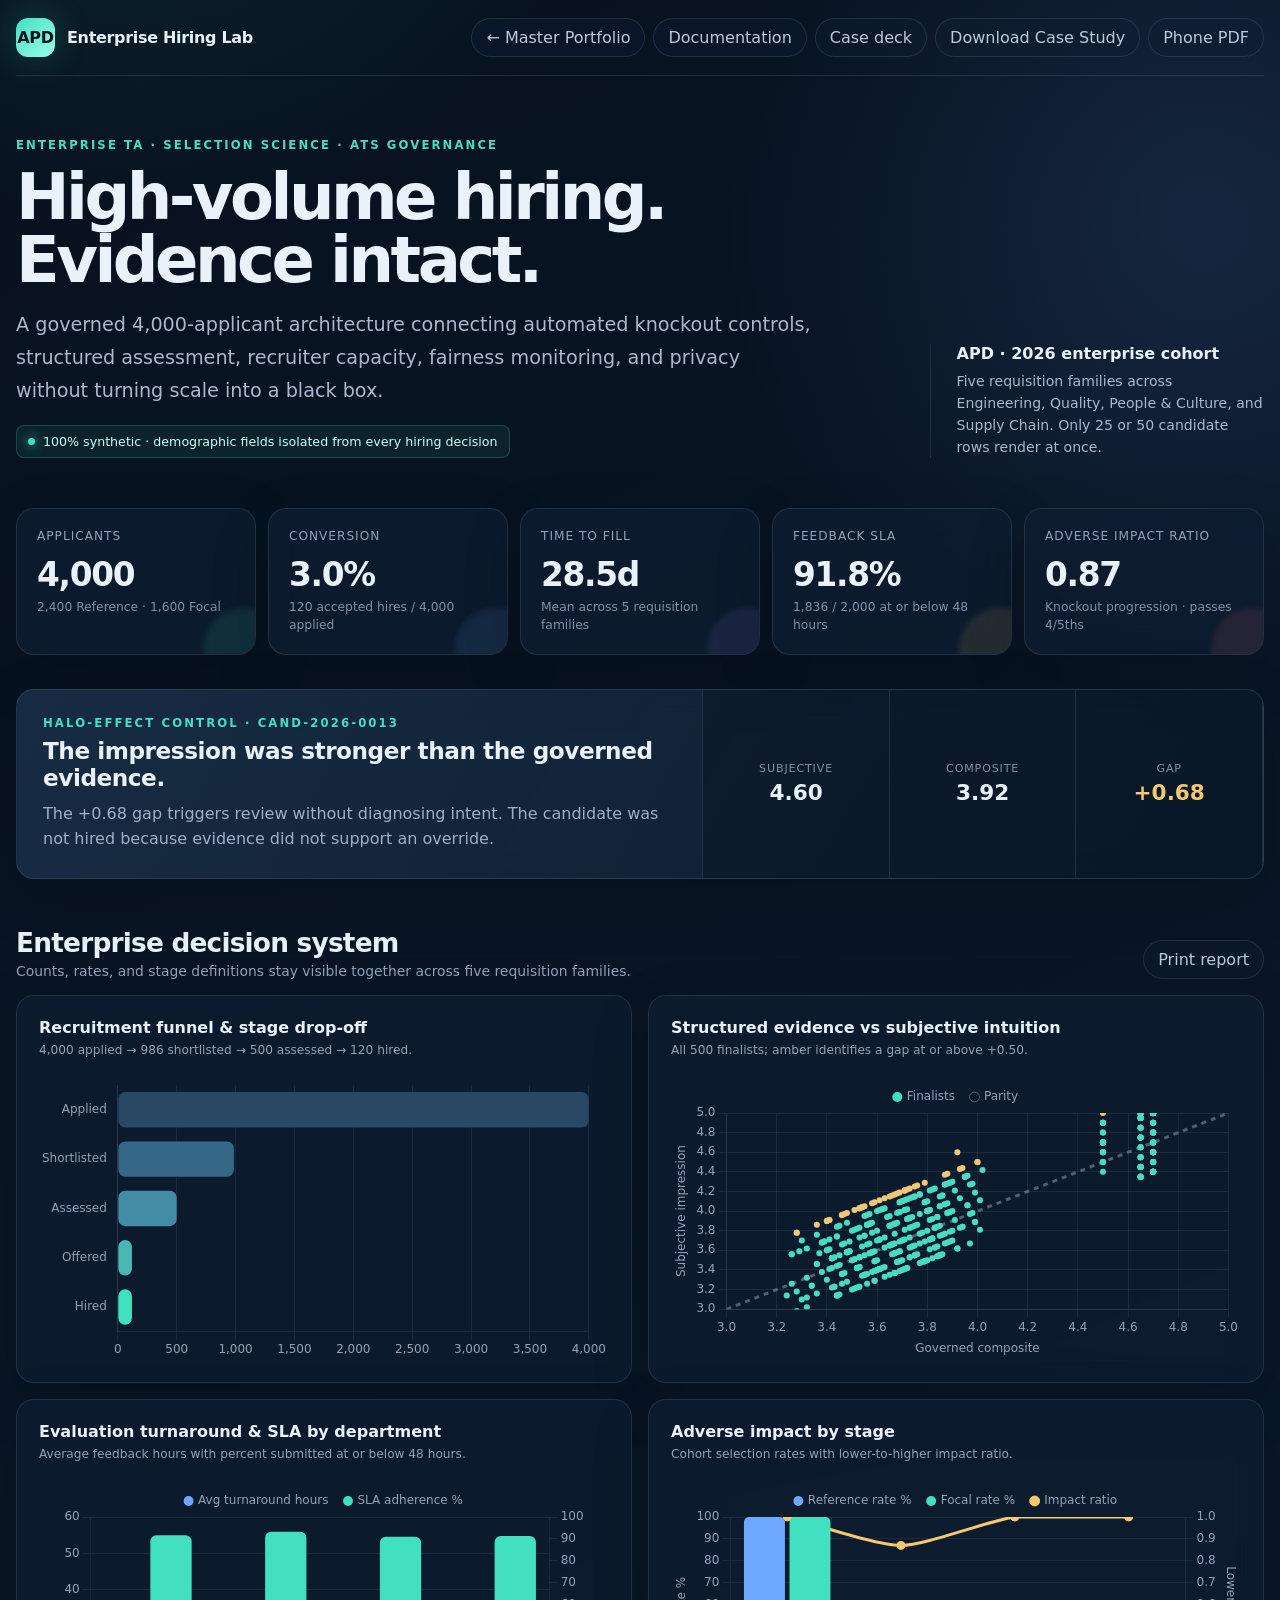
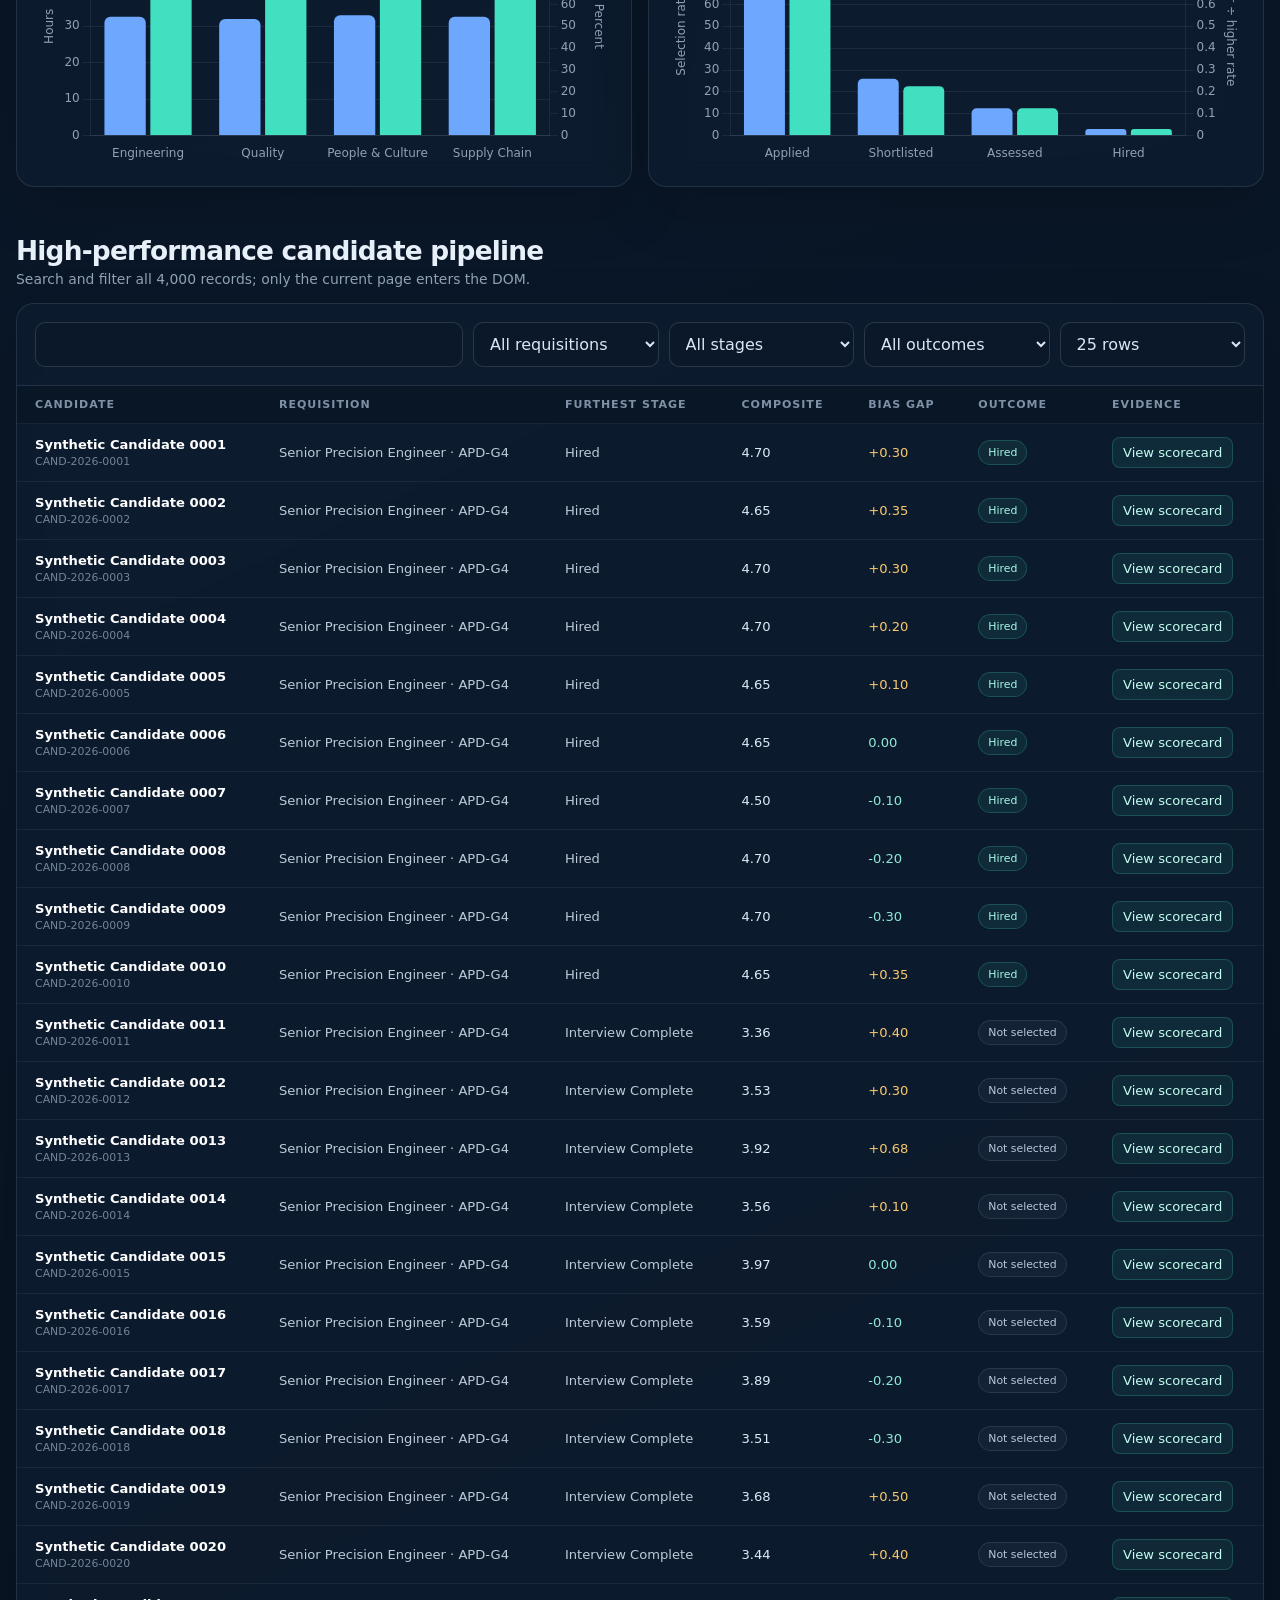
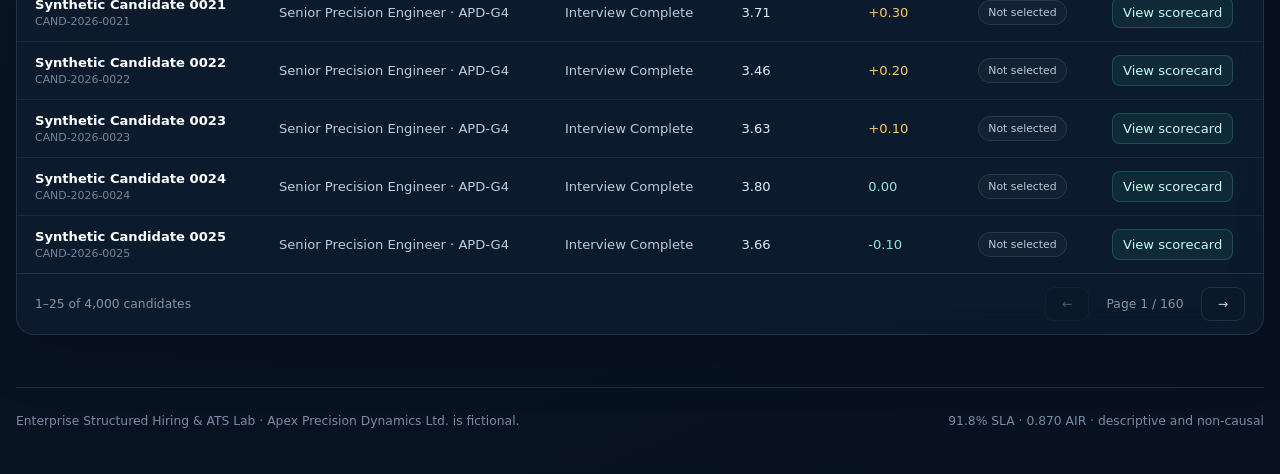
